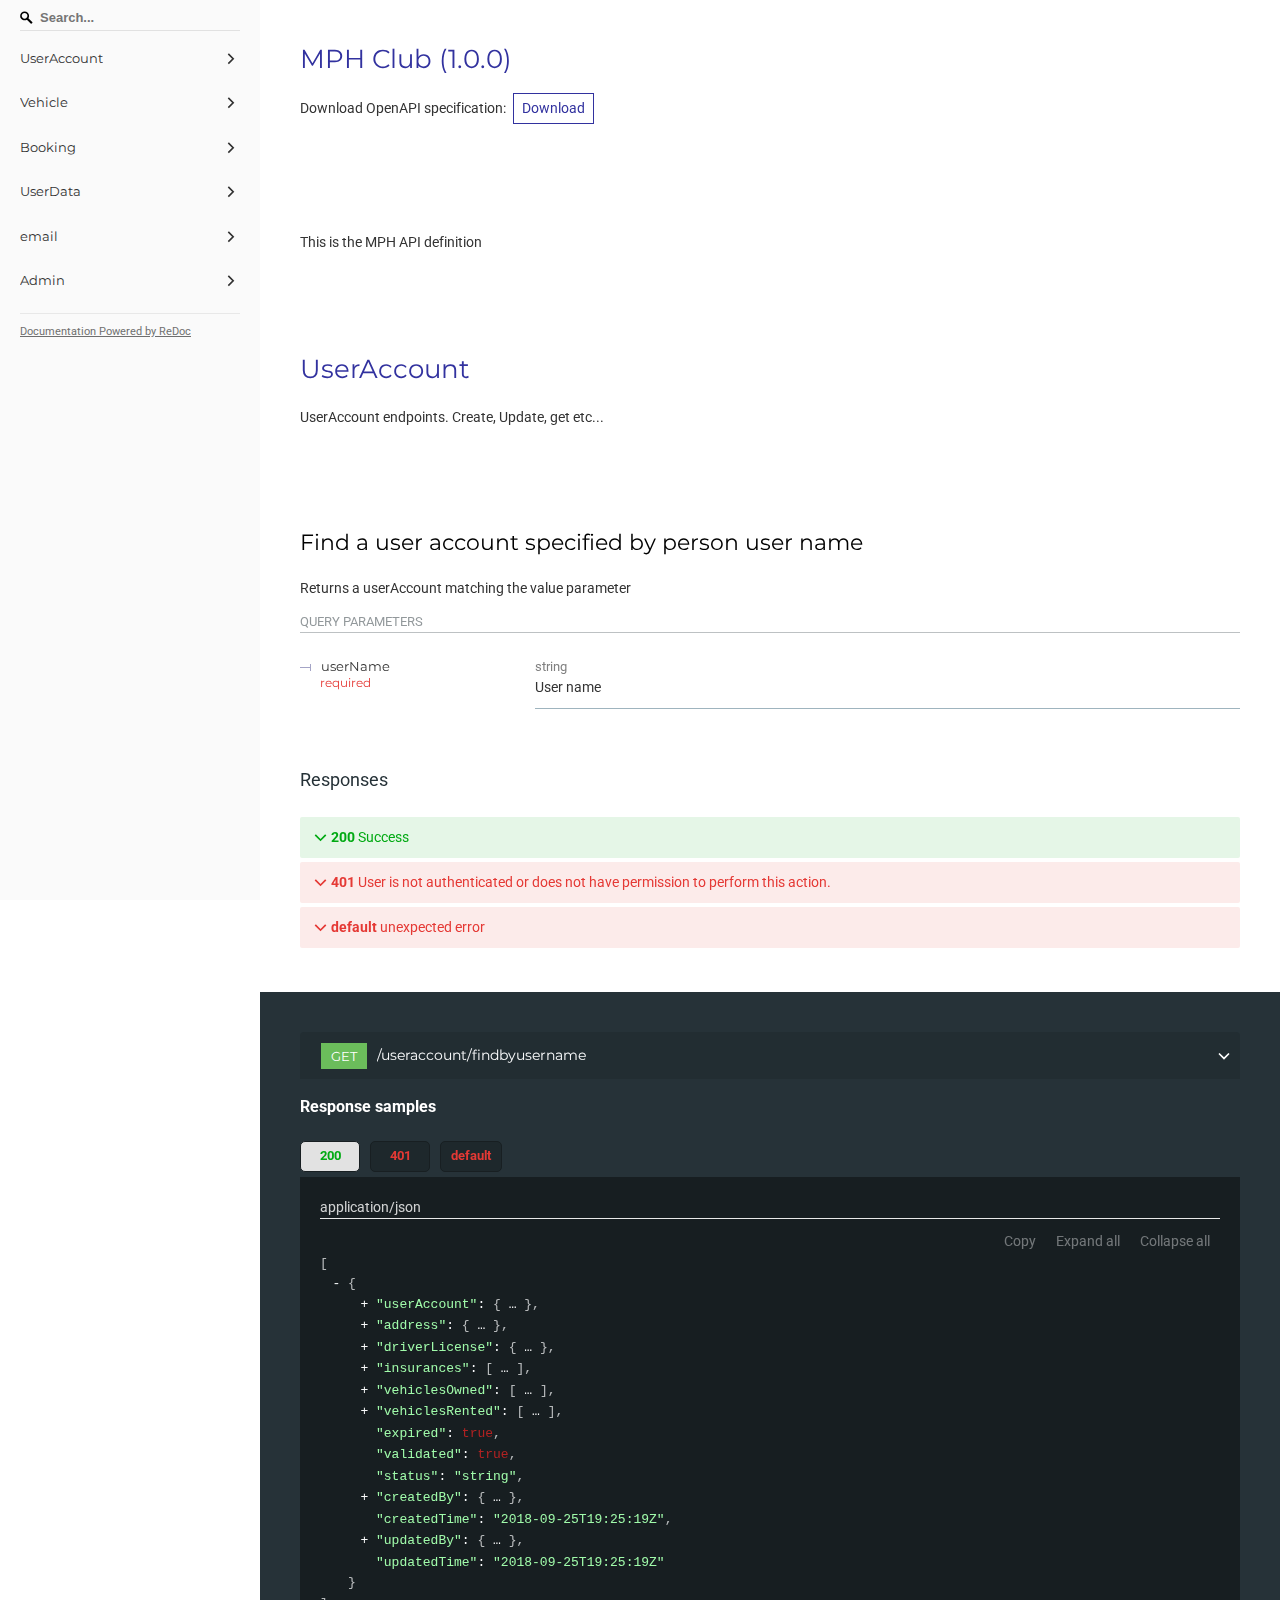
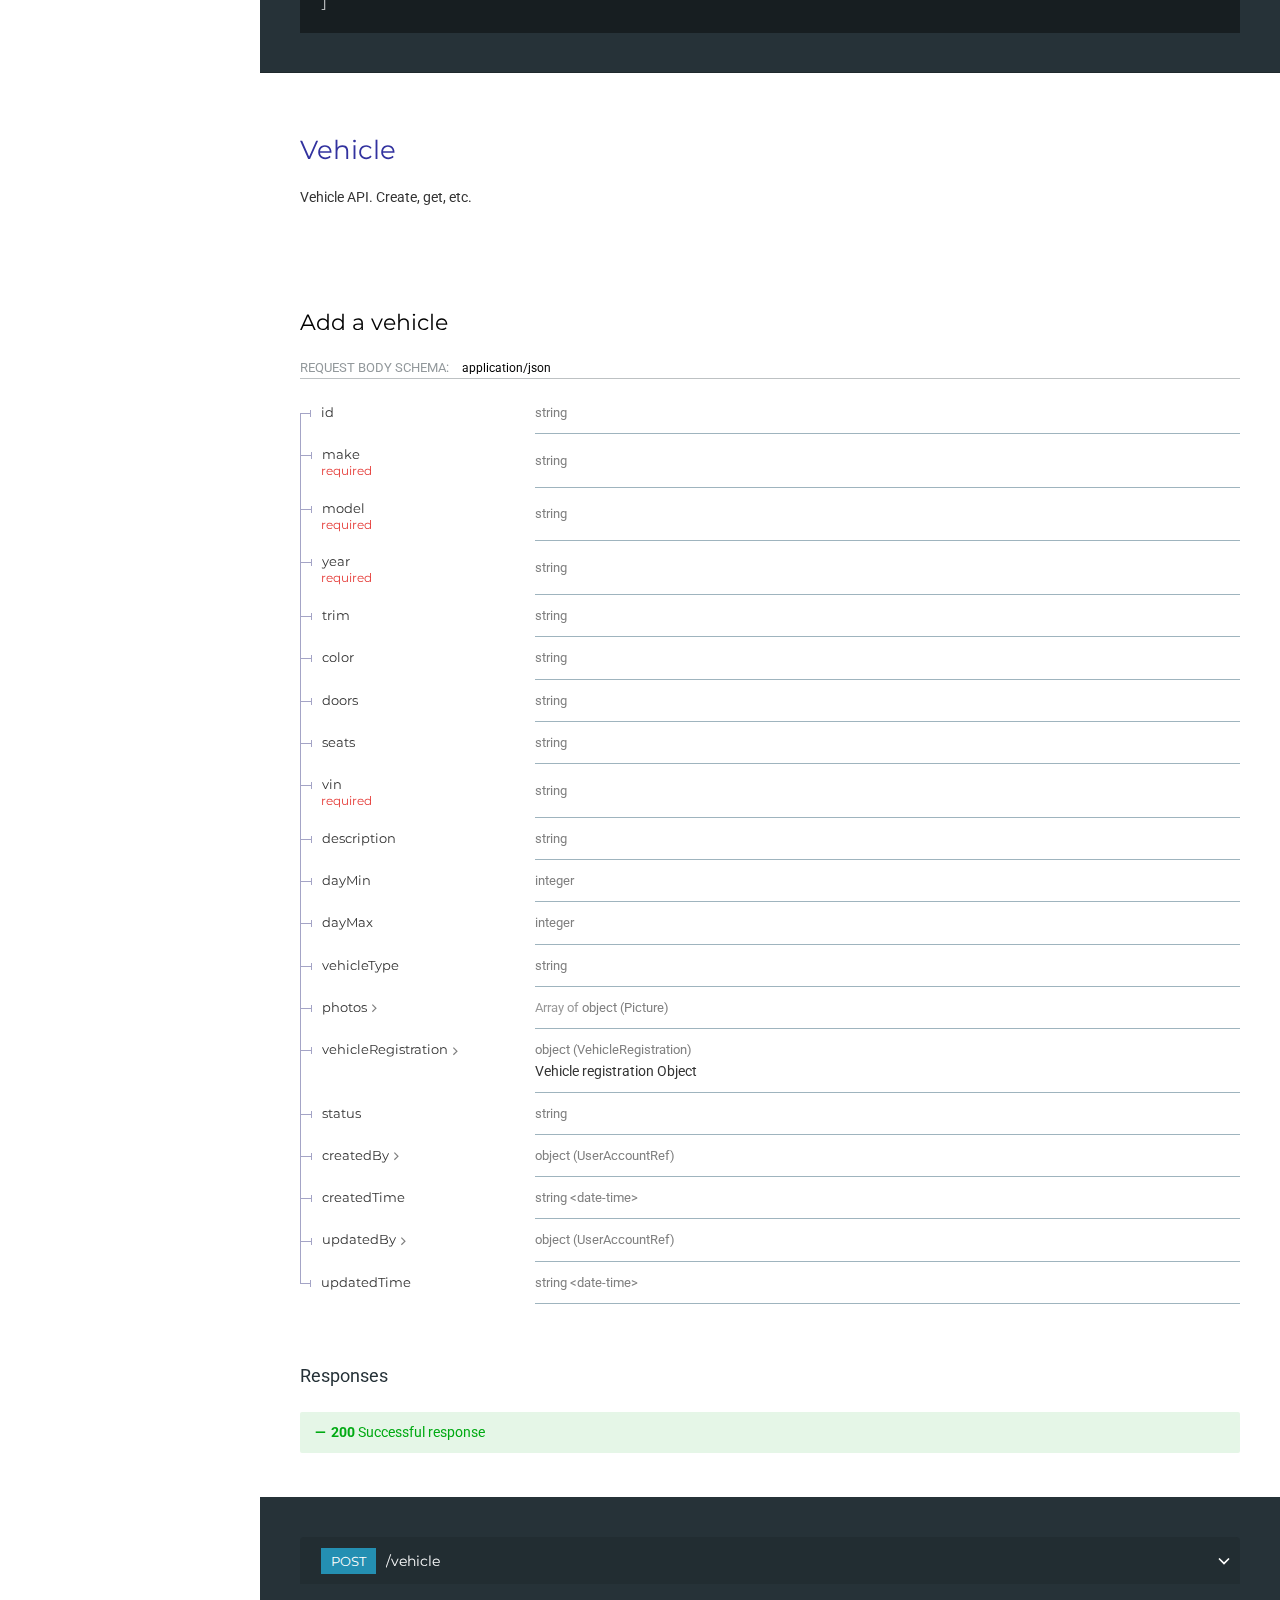
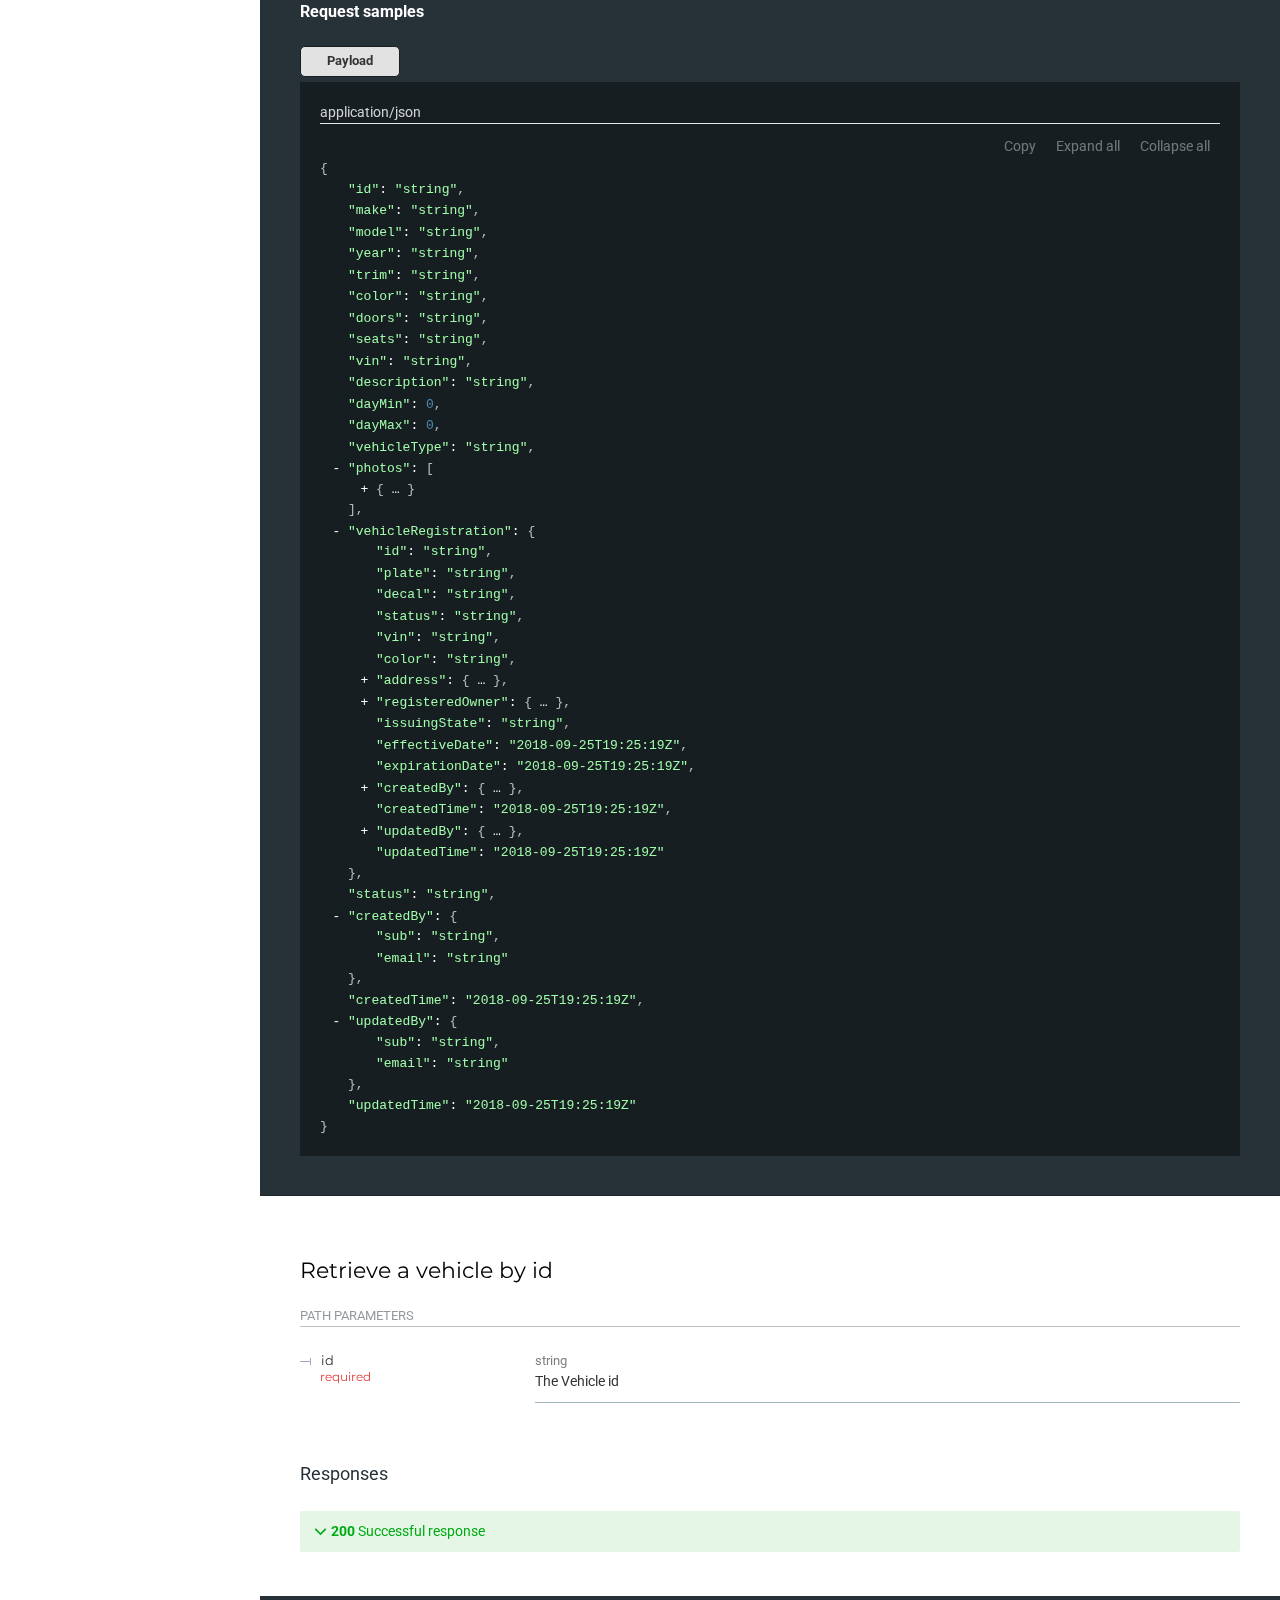
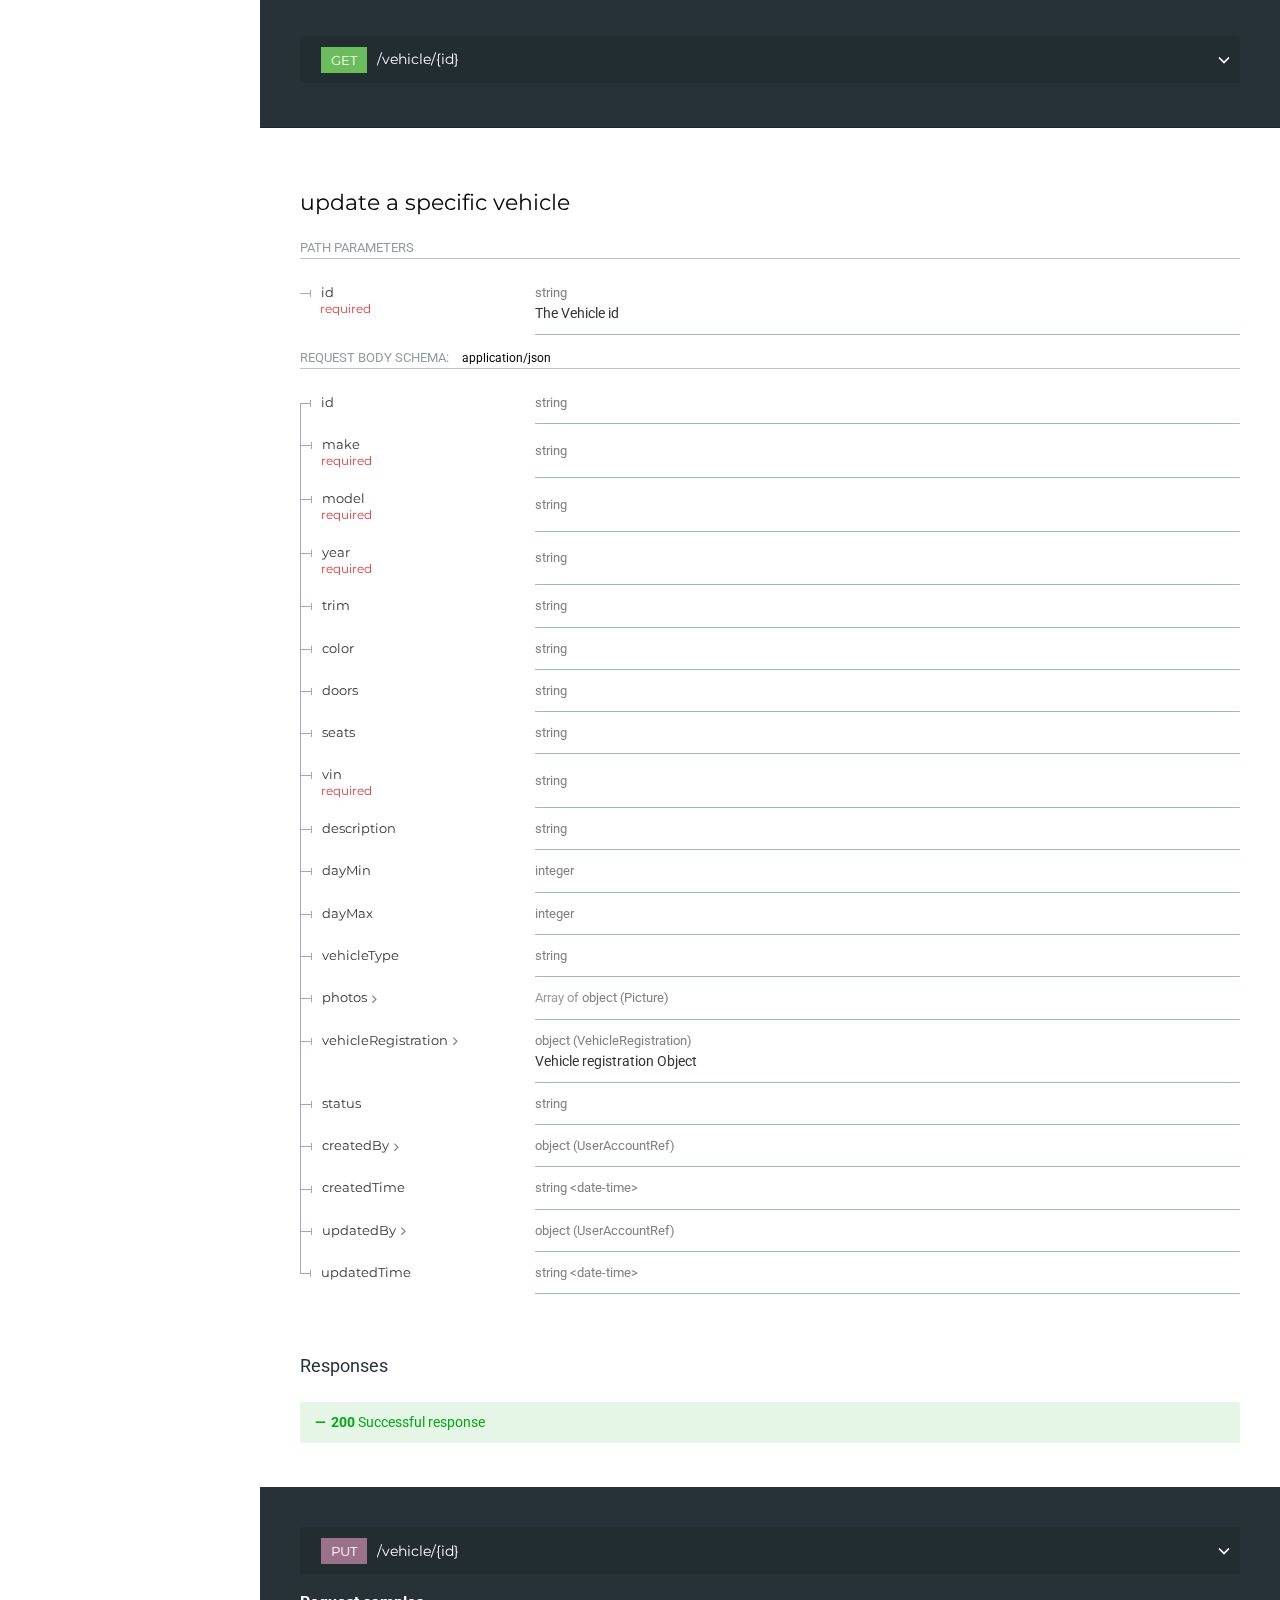
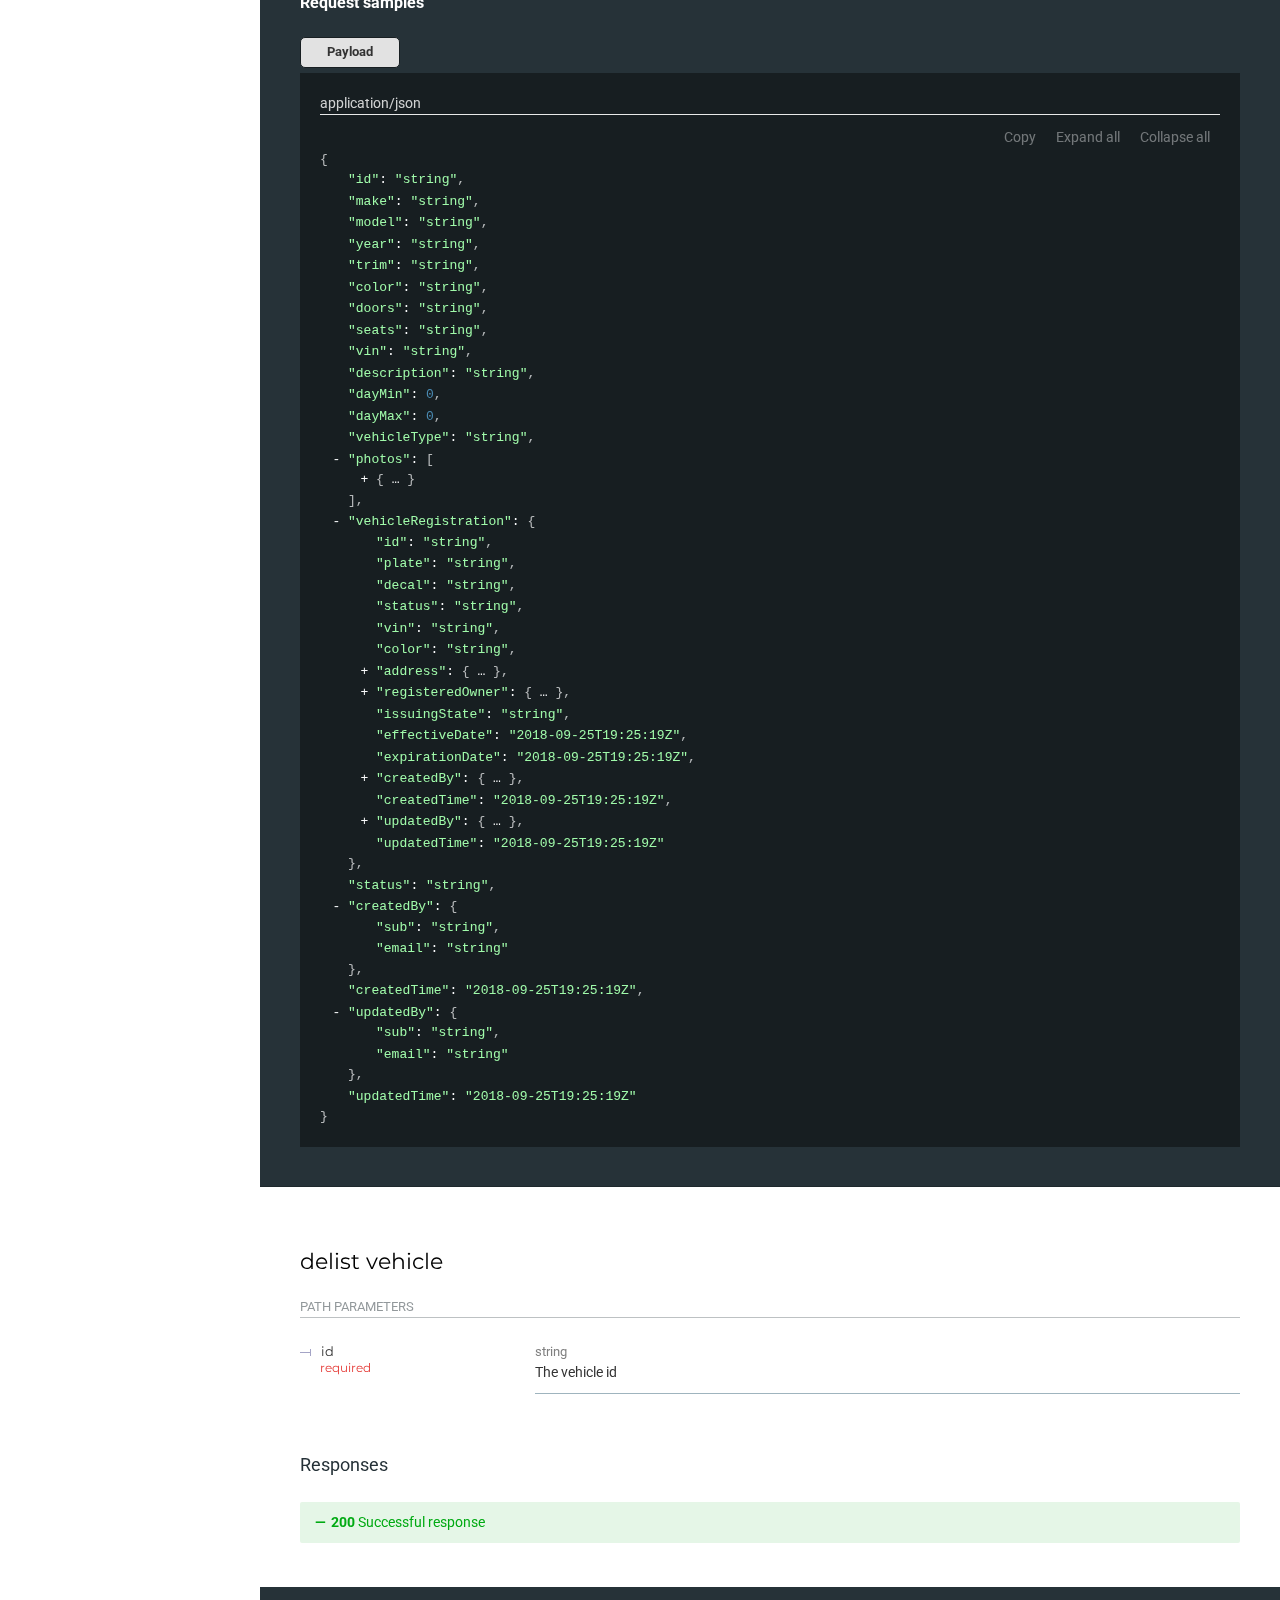
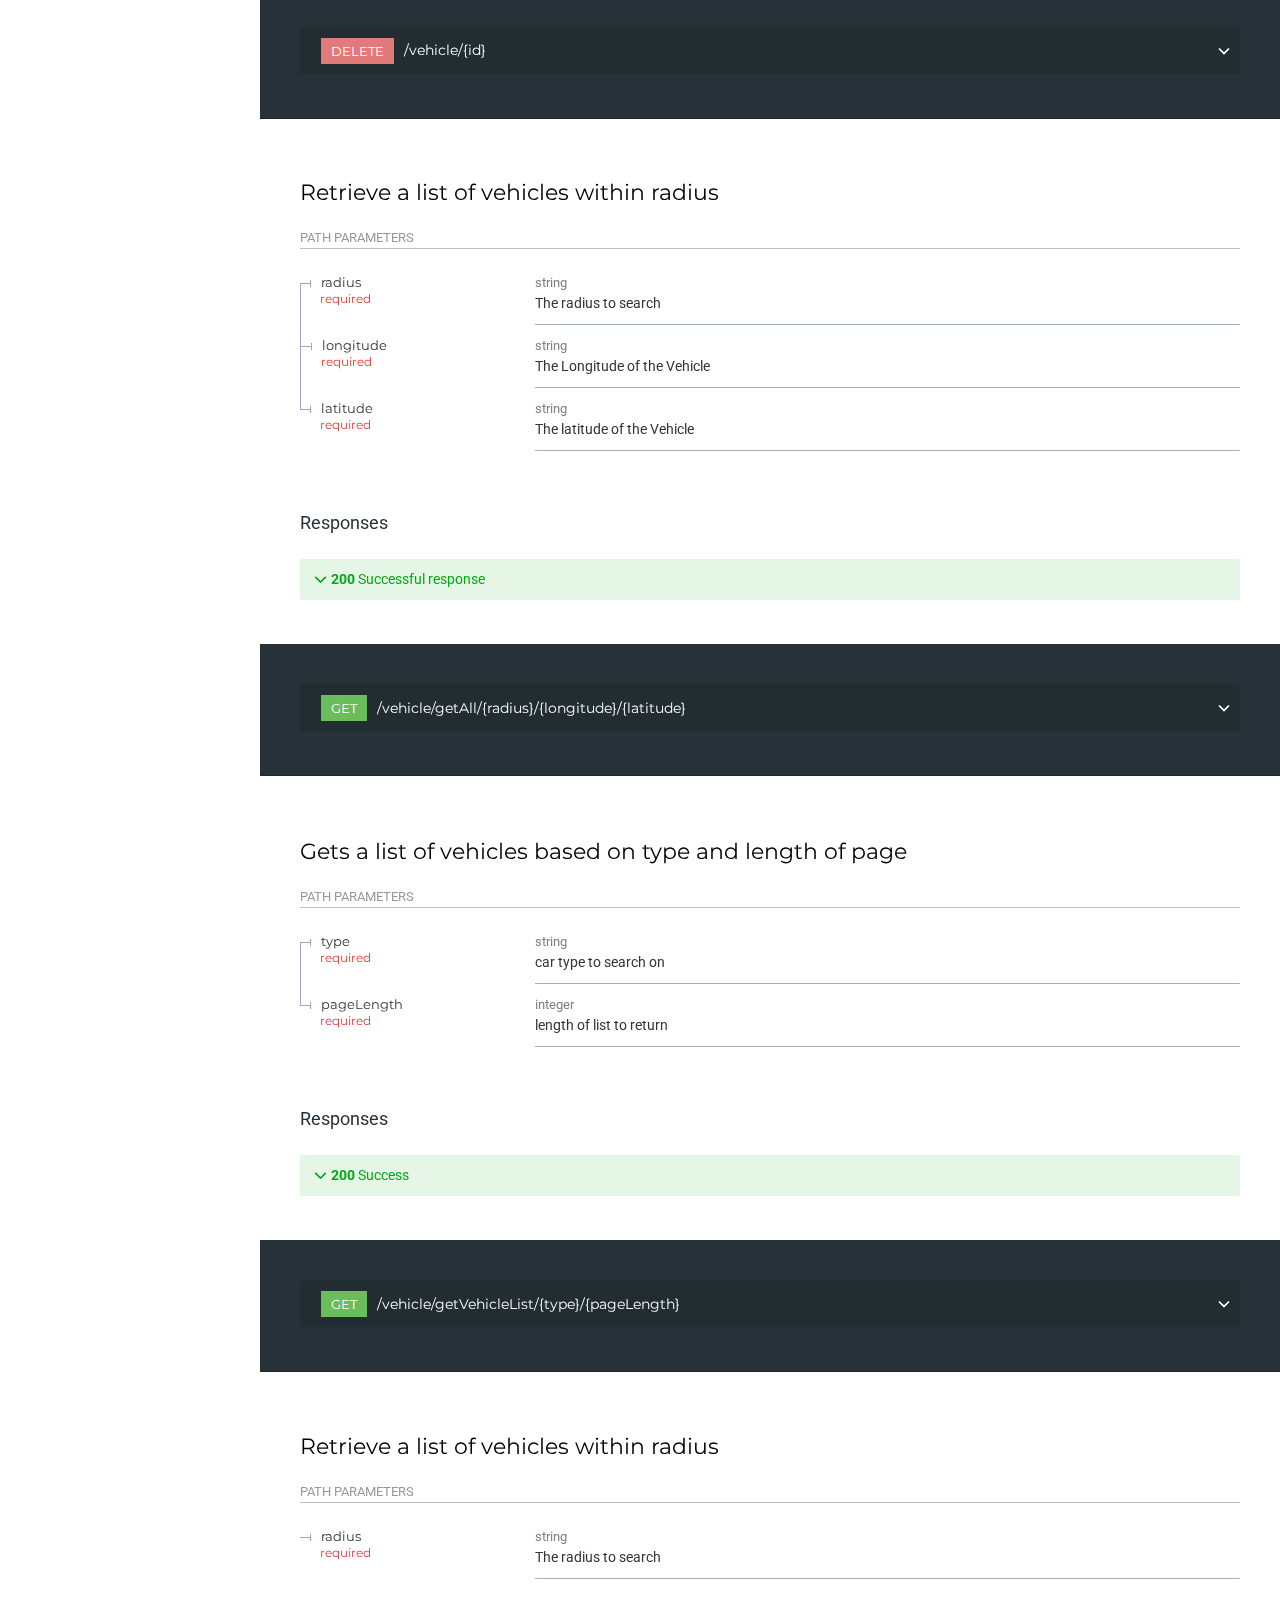
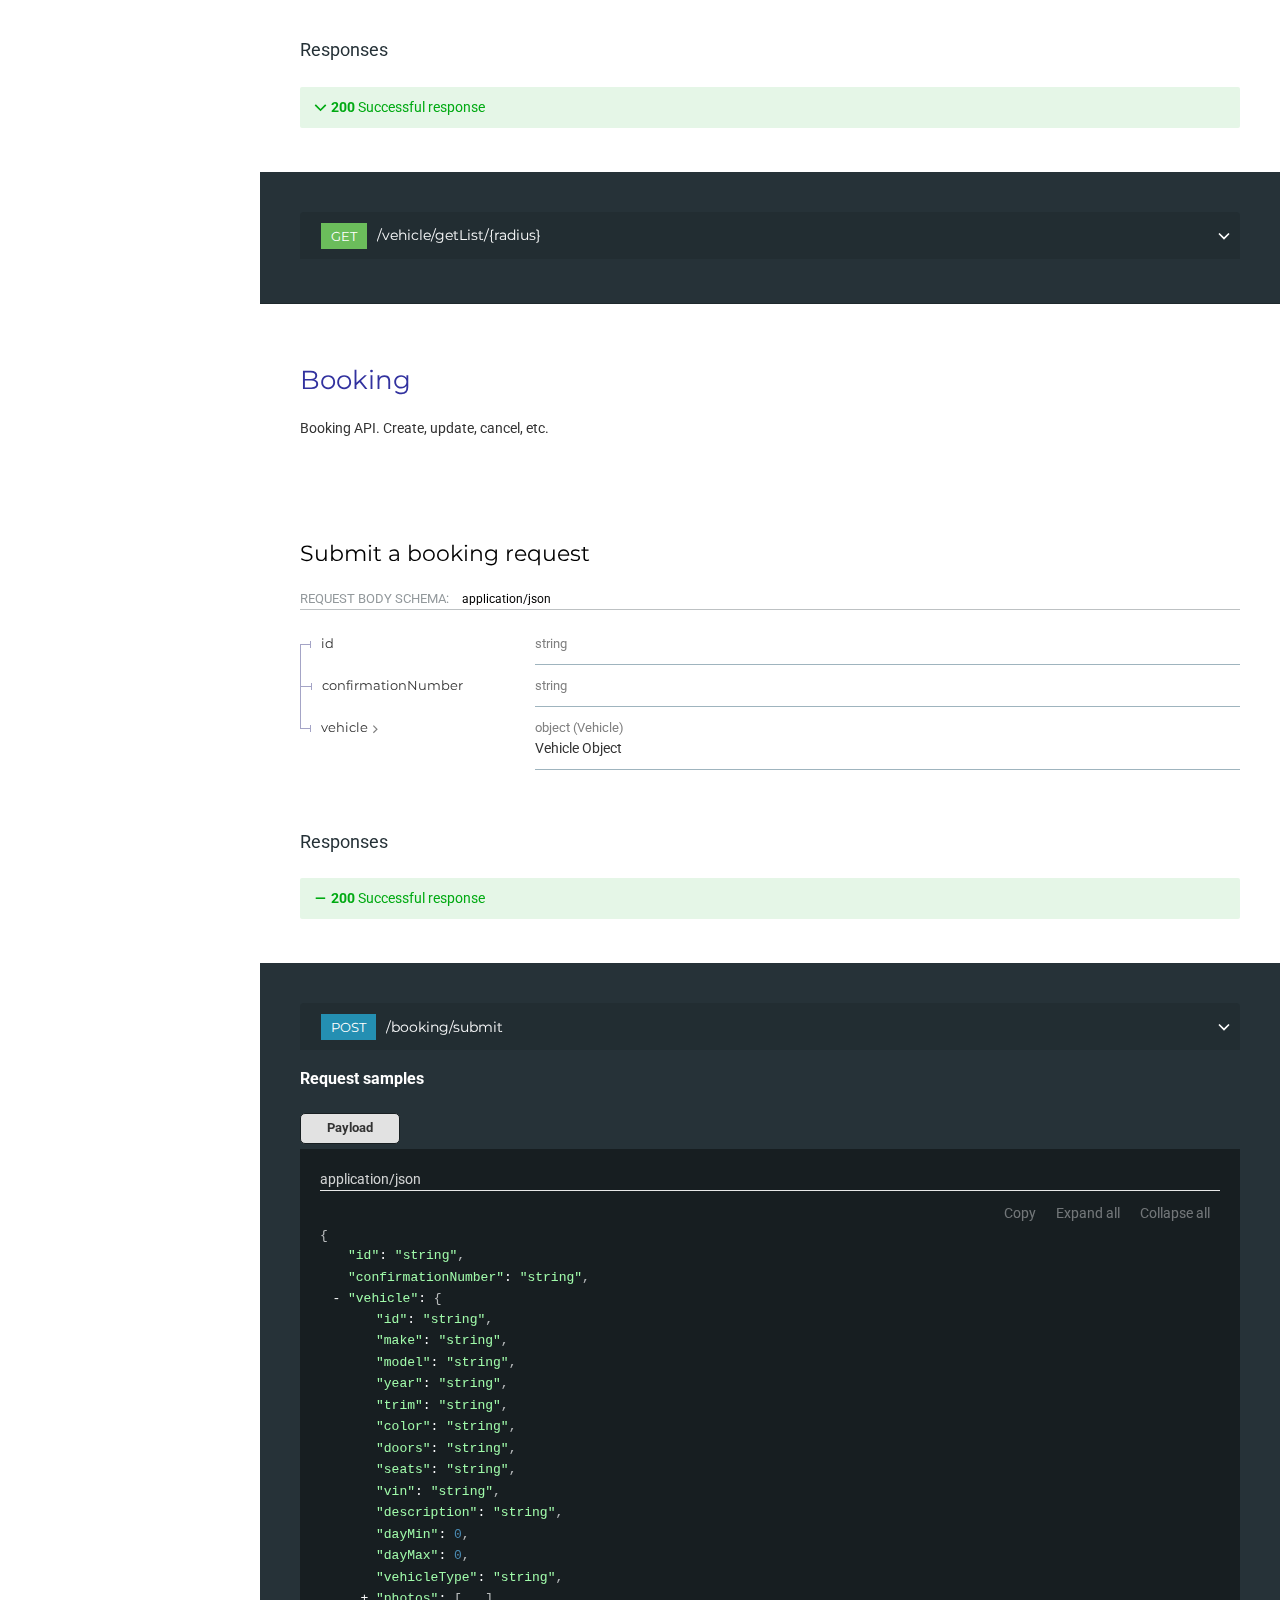
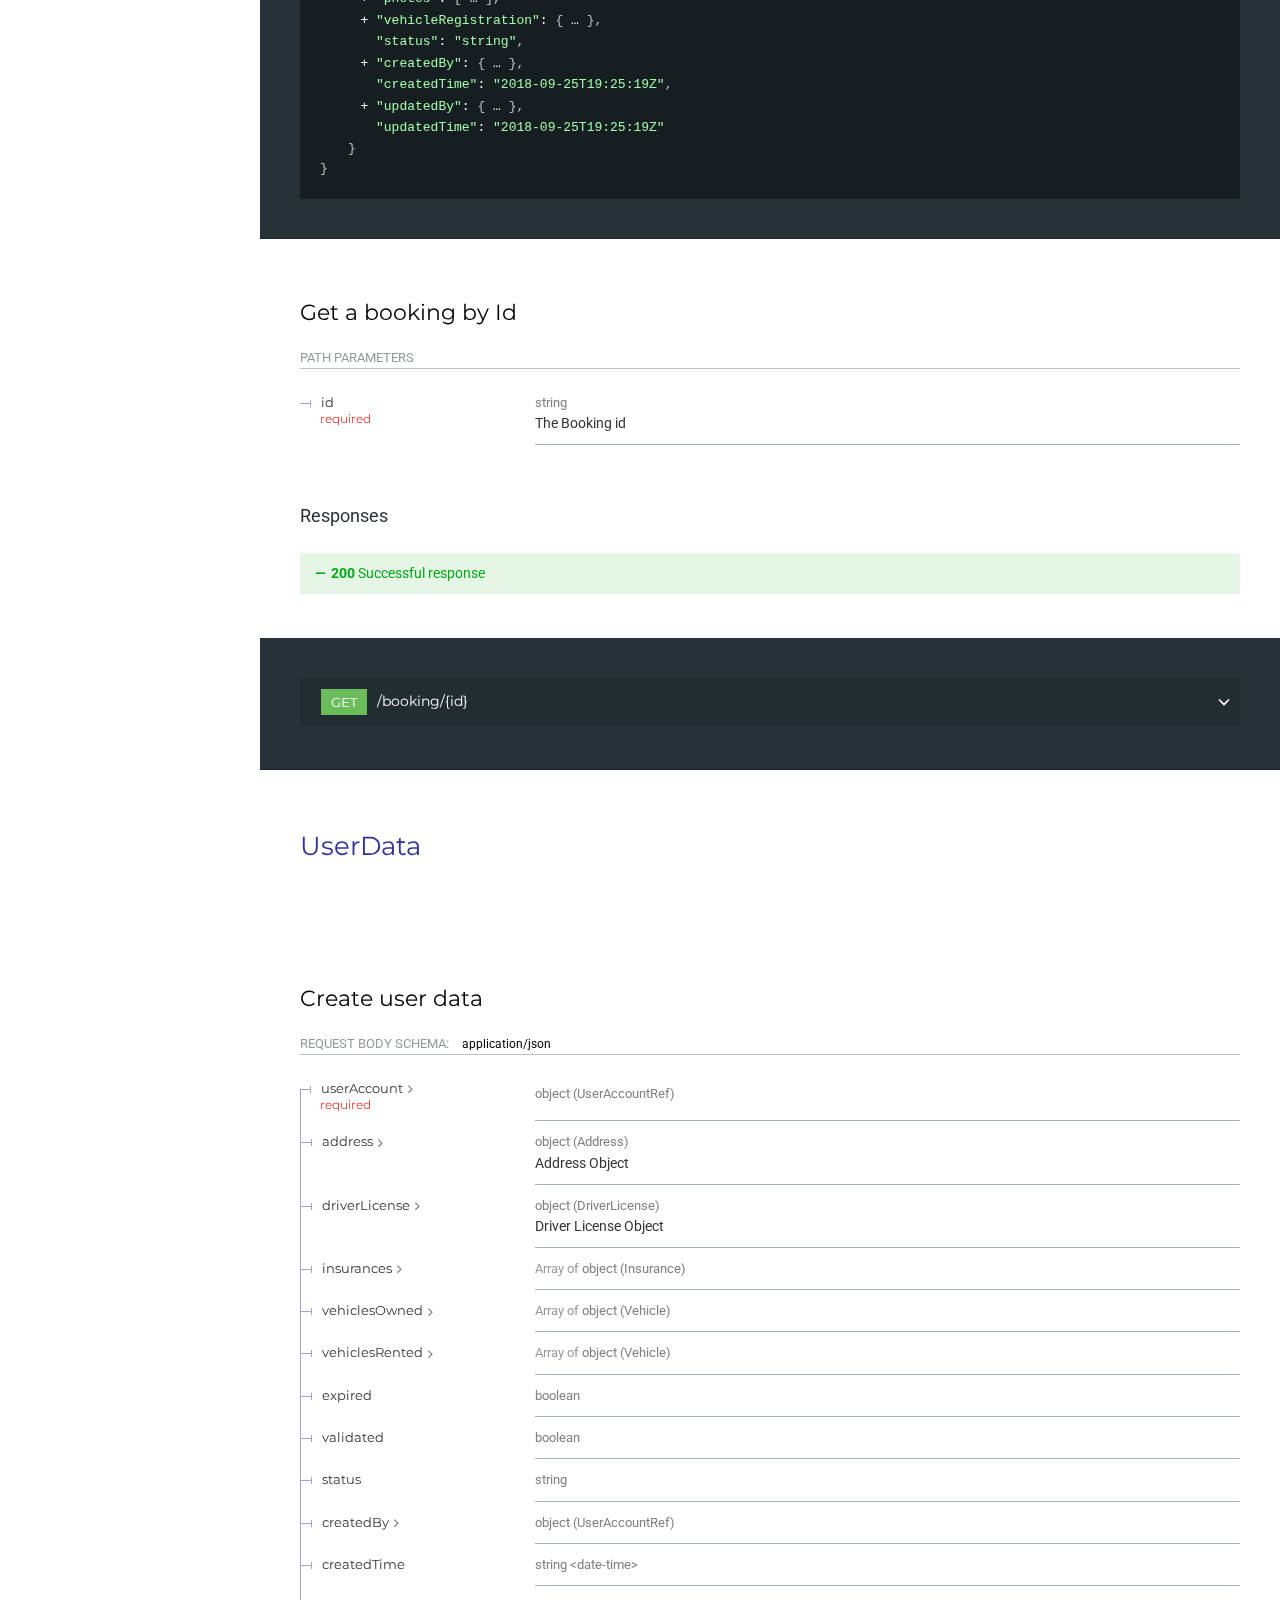
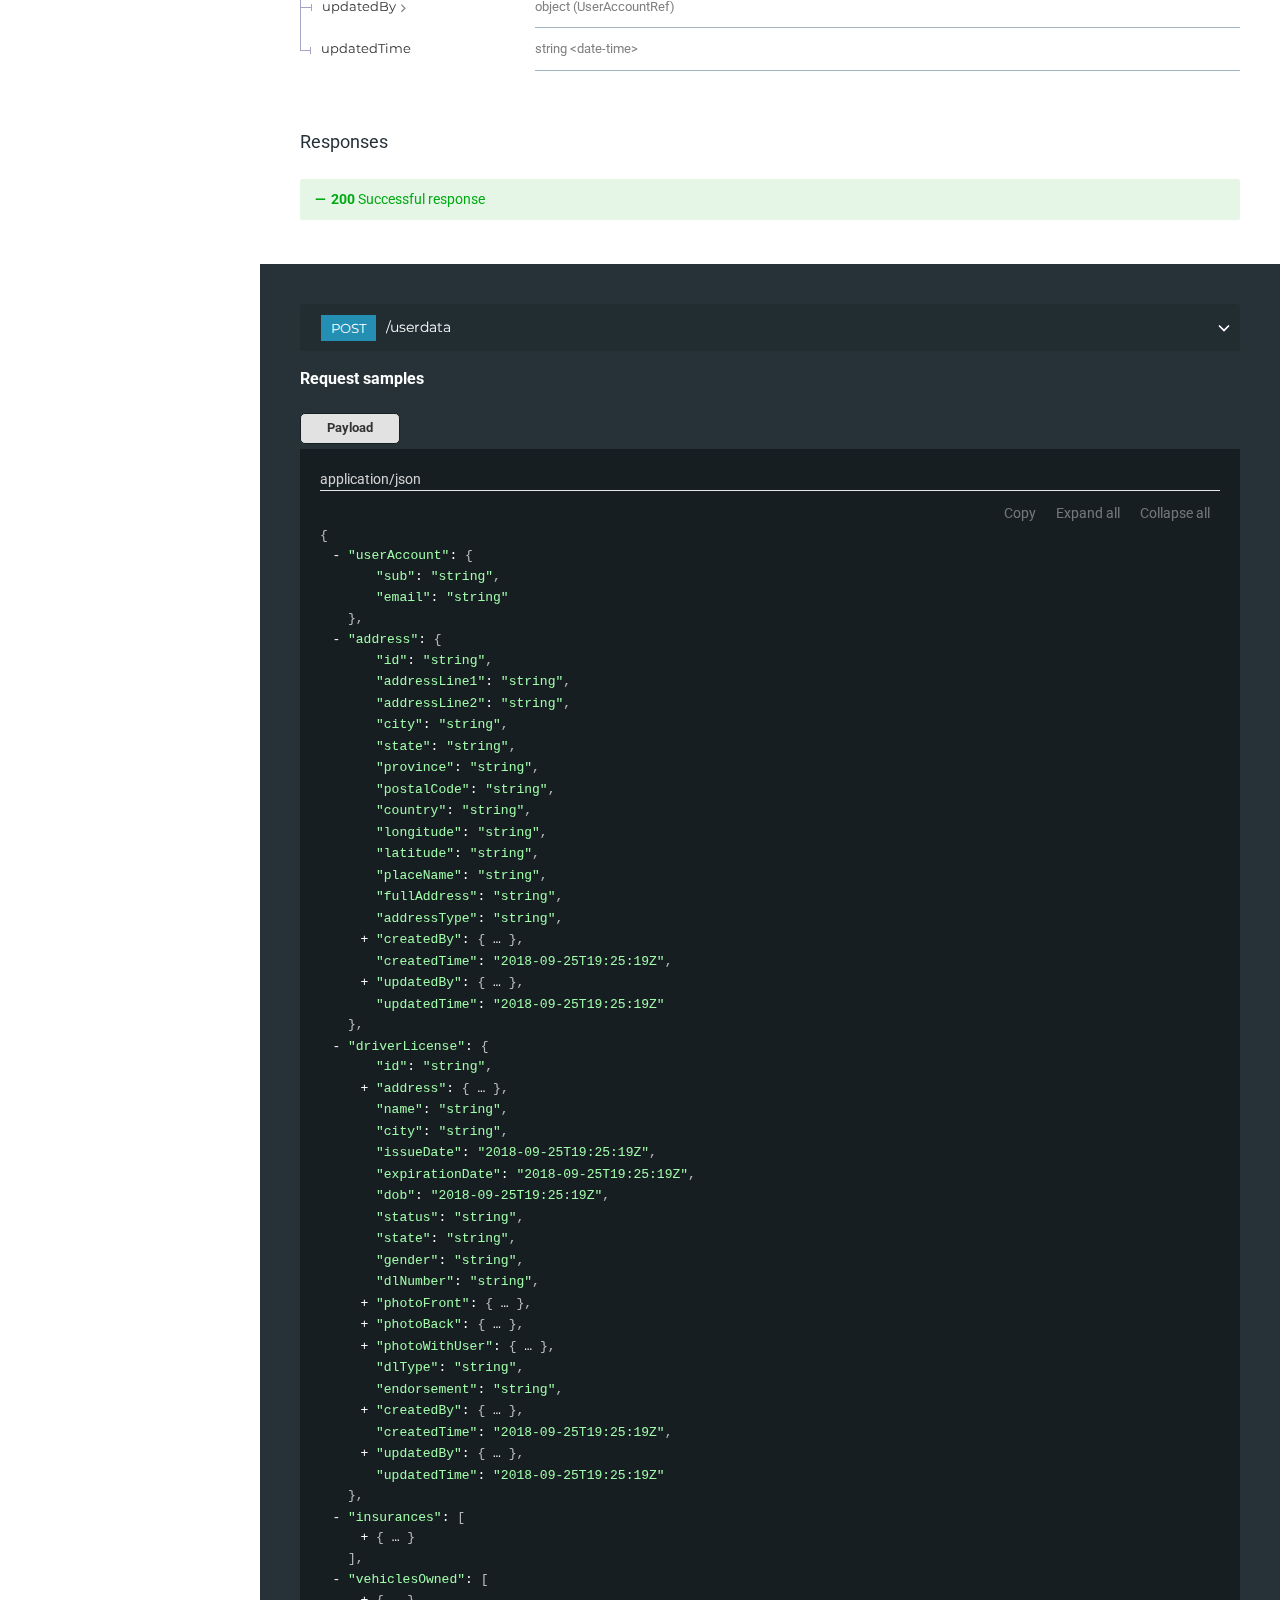
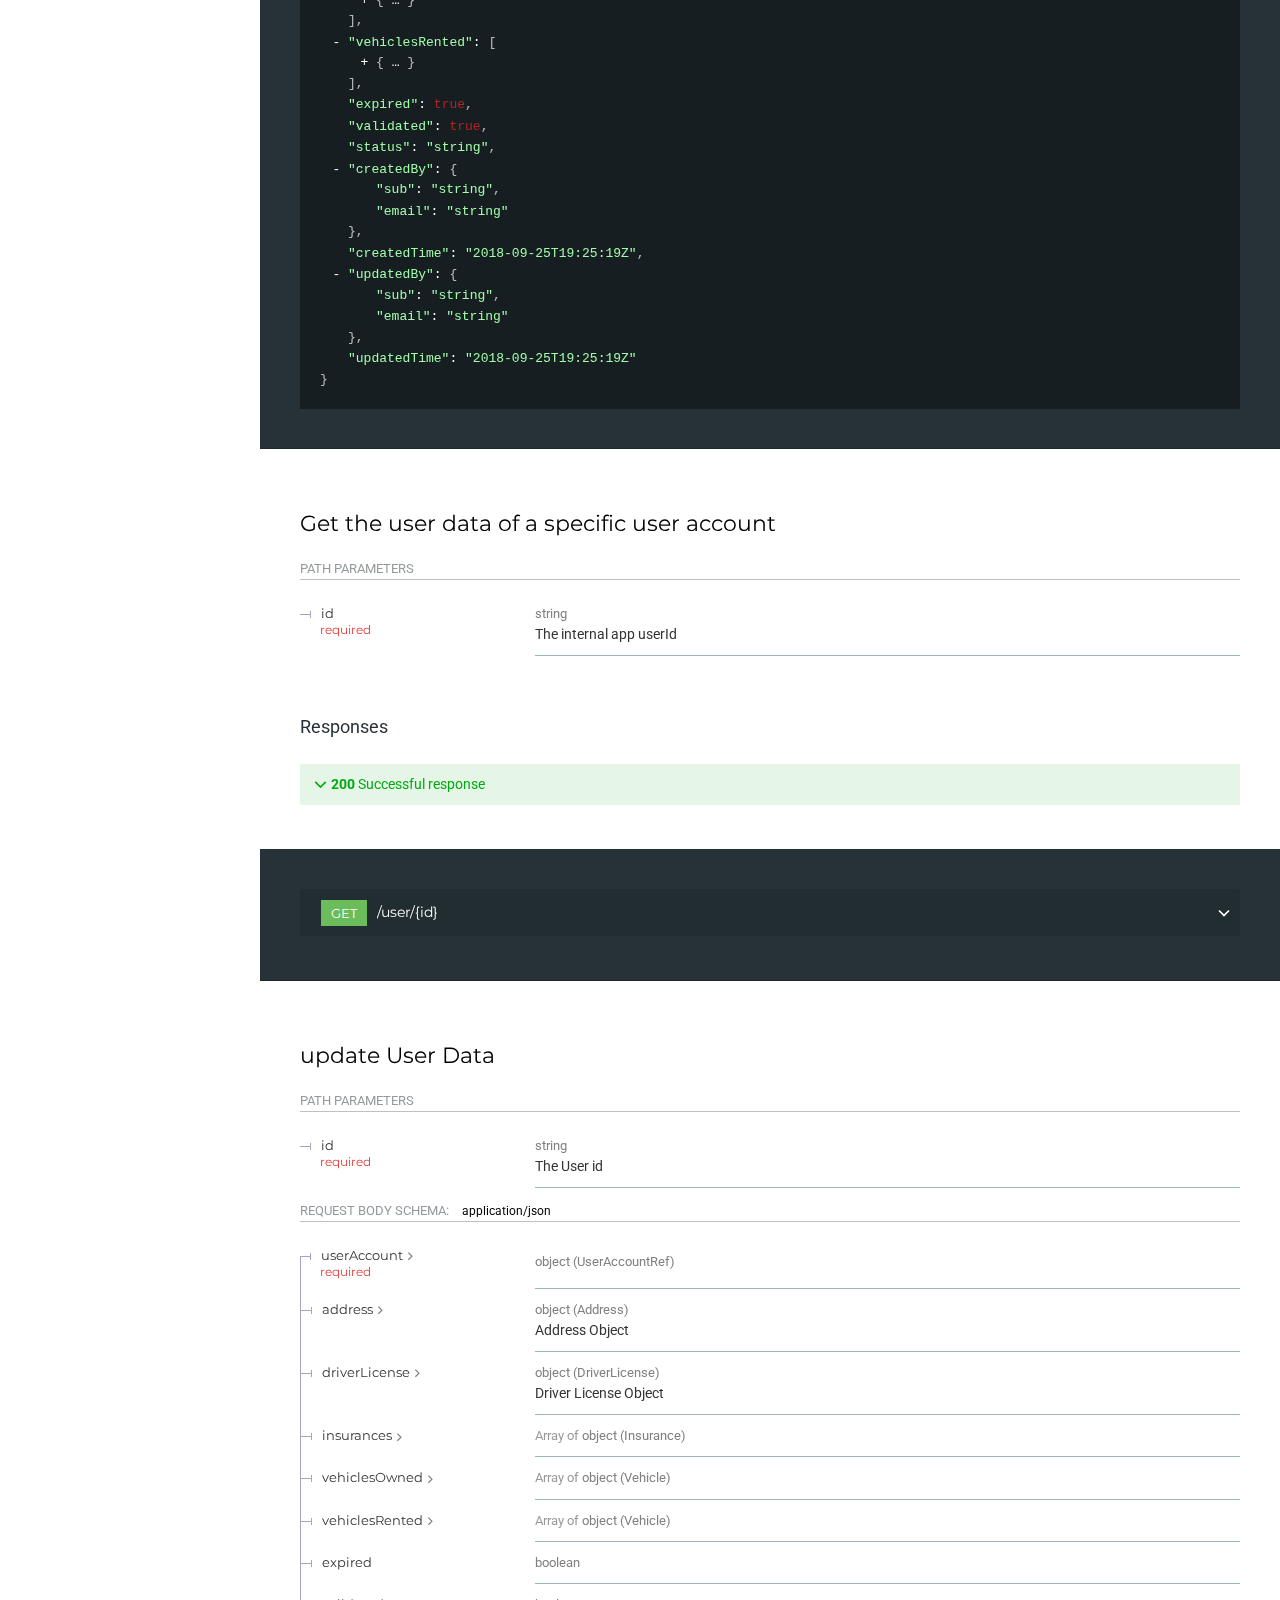
==== swagger/index.html @ 21cba2b7 "added deps and changing name" ====
<!DOCTYPE html>
<html>

<head>
  <meta charset="utf8" />
  <title>ReDoc documentation</title>
  <!-- needed for adaptive design -->
  <meta name="viewport" content="width=device-width, initial-scale=1">
  <style>
    body {
      padding: 0;
      margin: 0;
    }
  </style>
  <script>/*!
 * ReDoc - OpenAPI/Swagger-generated API Reference Documentation
 * -------------------------------------------------------------
 *   Version: "2.0.0-alpha.36"
 *   Repo: https://github.com/Rebilly/ReDoc
 */
!function(e,t){"object"==typeof exports&&"object"==typeof module?module.exports=t(require("null"),function(){try{return require("esprima")}catch(e){}}()):"function"==typeof define&&define.amd?define(["null","esprima"],t):"object"==typeof exports?exports.Redoc=t(require("null"),function(){try{return require("esprima")}catch(e){}}()):e.Redoc=t(e.null,e.esprima)}(this,function(__WEBPACK_EXTERNAL_MODULE__133__,__WEBPACK_EXTERNAL_MODULE__233__){return function(e){var t={};function n(r){if(t[r])return t[r].exports;var o=t[r]={i:r,l:!1,exports:{}};return e[r].call(o.exports,o,o.exports,n),o.l=!0,o.exports}return n.m=e,n.c=t,n.d=function(e,t,r){n.o(e,t)||Object.defineProperty(e,t,{enumerable:!0,get:r})},n.r=function(e){"undefined"!=typeof Symbol&&Symbol.toStringTag&&Object.defineProperty(e,Symbol.toStringTag,{value:"Module"}),Object.defineProperty(e,"__esModule",{value:!0})},n.t=function(e,t){if(1&t&&(e=n(e)),8&t)return e;if(4&t&&"object"==typeof e&&e&&e.__esModule)return e;var r=Object.create(null);if(n.r(r),Object.defineProperty(r,"default",{enumerable:!0,value:e}),2&t&&"string"!=typeof e)for(var o in e)n.d(r,o,function(t){return e[t]}.bind(null,o));return r},n.n=function(e){var t=e&&e.__esModule?function(){return e.default}:function(){return e};return n.d(t,"a",t),t},n.o=function(e,t){return Object.prototype.hasOwnProperty.call(e,t)},n.p="",n(n.s=147)}([function(e,t,n){"use strict";e.exports=n(191)},function(e,t,n){"use strict";n.d(t,"d",function(){return o}),n.d(t,"a",function(){return i}),n.d(t,"c",function(){return a}),n.d(t,"b",function(){return s}),n.d(t,"e",function(){return l}),n.d(t,"f",function(){return c});
/*! *****************************************************************************
Copyright (c) Microsoft Corporation. All rights reserved.
Licensed under the Apache License, Version 2.0 (the "License"); you may not use
this file except in compliance with the License. You may obtain a copy of the
License at http://www.apache.org/licenses/LICENSE-2.0

THIS CODE IS PROVIDED ON AN *AS IS* BASIS, WITHOUT WARRANTIES OR CONDITIONS OF ANY
KIND, EITHER EXPRESS OR IMPLIED, INCLUDING WITHOUT LIMITATION ANY IMPLIED
WARRANTIES OR CONDITIONS OF TITLE, FITNESS FOR A PARTICULAR PURPOSE,
MERCHANTABLITY OR NON-INFRINGEMENT.

See the Apache Version 2.0 License for specific language governing permissions
and limitations under the License.
***************************************************************************** */
var r=function(e,t){return(r=Object.setPrototypeOf||{__proto__:[]}instanceof Array&&function(e,t){e.__proto__=t}||function(e,t){for(var n in t)t.hasOwnProperty(n)&&(e[n]=t[n])})(e,t)};function o(e,t){function n(){this.constructor=e}r(e,t),e.prototype=null===t?Object.create(t):(n.prototype=t.prototype,new n)}var i=function(){return(i=Object.assign||function(e){for(var t,n=1,r=arguments.length;n<r;n++)for(var o in t=arguments[n])Object.prototype.hasOwnProperty.call(t,o)&&(e[o]=t[o]);return e}).apply(this,arguments)};function a(e,t,n,r){var o,i=arguments.length,a=i<3?t:null===r?r=Object.getOwnPropertyDescriptor(t,n):r;if("object"==typeof Reflect&&"function"==typeof Reflect.decorate)a=Reflect.decorate(e,t,n,r);else for(var s=e.length-1;s>=0;s--)(o=e[s])&&(a=(i<3?o(a):i>3?o(t,n,a):o(t,n))||a);return i>3&&a&&Object.defineProperty(t,n,a),a}function s(e,t,n,r){return new(n||(n=Promise))(function(o,i){function a(e){try{l(r.next(e))}catch(e){i(e)}}function s(e){try{l(r.throw(e))}catch(e){i(e)}}function l(e){e.done?o(e.value):new n(function(t){t(e.value)}).then(a,s)}l((r=r.apply(e,t||[])).next())})}function l(e,t){var n,r,o,i,a={label:0,sent:function(){if(1&o[0])throw o[1];return o[1]},trys:[],ops:[]};return i={next:s(0),throw:s(1),return:s(2)},"function"==typeof Symbol&&(i[Symbol.iterator]=function(){return this}),i;function s(i){return function(s){return function(i){if(n)throw new TypeError("Generator is already executing.");for(;a;)try{if(n=1,r&&(o=2&i[0]?r.return:i[0]?r.throw||((o=r.return)&&o.call(r),0):r.next)&&!(o=o.call(r,i[1])).done)return o;switch(r=0,o&&(i=[2&i[0],o.value]),i[0]){case 0:case 1:o=i;break;case 4:return a.label++,{value:i[1],done:!1};case 5:a.label++,r=i[1],i=[0];continue;case 7:i=a.ops.pop(),a.trys.pop();continue;default:if(!(o=(o=a.trys).length>0&&o[o.length-1])&&(6===i[0]||2===i[0])){a=0;continue}if(3===i[0]&&(!o||i[1]>o[0]&&i[1]<o[3])){a.label=i[1];break}if(6===i[0]&&a.label<o[1]){a.label=o[1],o=i;break}if(o&&a.label<o[2]){a.label=o[2],a.ops.push(i);break}o[2]&&a.ops.pop(),a.trys.pop();continue}i=t.call(e,a)}catch(e){i=[6,e],r=0}finally{n=o=0}if(5&i[0])throw i[1];return{value:i[0]?i[1]:void 0,done:!0}}([i,s])}}}function c(e,t){return Object.defineProperty?Object.defineProperty(e,"raw",{value:t}):e.raw=t,e}},function(e,t,n){"use strict";var r=n(40),o=n(18),i=n(19),a=n(63),s=(n(269),n(270),n(271),n(272),n(273),n(274),n(275),n(276),n(277),n(278),n(279),n(280),n(281),n(282),n(283),n(284),n(285),n(286),"clike");function l(e,t){void 0===t&&(t=s),t=t.toLowerCase();var n=a.languages[t];return n||(n=a.languages[function(e){return{json:"js","c++":"cpp","c#":"csharp","objective-c":"objectivec",shell:"bash",viml:"vim"}[e]||s}(t)]),a.highlight(e,n)}var c=n(60),u=n(15);function p(e){return function(t,n,r){r.value=function(e,t){var n,r,o,i=null,a=0,s=function(){a=(new Date).getTime(),i=null,o=e.apply(n,r),i||(n=r=null)};return function(){var l=(new Date).getTime(),c=t-(l-a);return n=this,r=arguments,c<=0||c>t?(i&&(clearTimeout(i),i=null),a=l,o=e.apply(n,r),i||(n=r=null)):i||(i=setTimeout(s,c)),o}}(r.value,e)}}var f=n(33),d=n(1),h={};function m(e,t,n){if("function"==typeof n.value)return function(e,t,n){if(!n.value||n.value.length>0)throw new Error("@memoize decorator can only be applied to methods of zero arguments");var r="_memoized_"+t,o=n.value;return e[r]=h,d.a({},n,{value:function(){return this[r]===h&&(this[r]=o.call(this)),this[r]}})}(e,t,n);if("function"==typeof n.get)return function(e,t,n){var r="_memoized_"+t,o=n.get;return e[r]=h,d.a({},n,{get:function(){return this[r]===h&&(this[r]=o.call(this)),this[r]}})}(e,t,n);throw new Error("@memoize decorator can be applied to methods or getters, got "+String(n.value)+" instead")}n.d(t,"b",function(){return r.a}),n.d(t,"o",function(){return o.j}),n.d(t,"h",function(){return o.d}),n.d(t,"m",function(){return o.h}),n.d(t,"g",function(){return o.c}),n.d(t,"e",function(){return o.b}),n.d(t,"n",function(){return o.i}),n.d(t,"k",function(){return o.f}),n.d(t,"p",function(){return o.k}),n.d(t,"l",function(){return o.g}),n.d(t,"j",function(){return o.e}),n.d(t,"A",function(){return o.o}),n.d(t,"u",function(){return o.l}),n.d(t,"v",function(){return o.m}),n.d(t,"x",function(){return o.n}),n.d(t,!1,function(){return o.a}),n.d(t,"s",function(){return i.e}),n.d(t,"r",function(){return i.d}),n.d(t,"f",function(){return i.b}),n.d(t,!1,function(){}),n.d(t,!1,function(){return i.c}),n.d(t,"d",function(){return i.a}),n.d(t,!1,function(){return i.f}),n.d(t,"z",function(){return i.h}),n.d(t,!1,function(){}),n.d(t,!1,function(){return i.g}),n.d(t,!1,function(){}),n.d(t,"i",function(){return l}),n.d(t,"q",function(){return c.a}),n.d(t,!1,function(){}),n.d(t,"a",function(){return u.a}),n.d(t,"y",function(){return u.c}),n.d(t,!1,function(){}),n.d(t,"w",function(){return u.b}),n.d(t,"c",function(){return p}),n.d(t,!1,function(){return f.a}),n.d(t,!1,function(){return f.b}),n.d(t,"t",function(){return m})},function(e,t,n){"use strict";(function(e,r){n.d(t,"a",function(){return Qt}),n.d(t,"b",function(){return Ut}),n.d(t,"o",function(){return Nt}),n.d(t,"g",function(){return De}),n.d(t,"n",function(){return y}),n.d(t,"k",function(){return ne}),n.d(t,"i",function(){return Qe}),n.d(t,"j",function(){return Re}),n.d(t,"l",function(){return be}),n.d(t,"e",function(){return le}),n.d(t,"m",function(){return Yt}),n.d(t,"d",function(){return O}),n.d(t,"f",function(){return Vt}),n.d(t,"h",function(){return Le}),n.d(t,"c",function(){return x});
/*! *****************************************************************************
Copyright (c) Microsoft Corporation. All rights reserved.
Licensed under the Apache License, Version 2.0 (the "License"); you may not use
this file except in compliance with the License. You may obtain a copy of the
License at http://www.apache.org/licenses/LICENSE-2.0

THIS CODE IS PROVIDED ON AN *AS IS* BASIS, WITHOUT WARRANTIES OR CONDITIONS OF ANY
KIND, EITHER EXPRESS OR IMPLIED, INCLUDING WITHOUT LIMITATION ANY IMPLIED
WARRANTIES OR CONDITIONS OF TITLE, FITNESS FOR A PARTICULAR PURPOSE,
MERCHANTABLITY OR NON-INFRINGEMENT.

See the Apache Version 2.0 License for specific language governing permissions
and limitations under the License.
***************************************************************************** */
var o=Object.setPrototypeOf||{__proto__:[]}instanceof Array&&function(e,t){e.__proto__=t}||function(e,t){for(var n in t)t.hasOwnProperty(n)&&(e[n]=t[n])};function i(e,t){function n(){this.constructor=e}o(e,t),e.prototype=null===t?Object.create(t):(n.prototype=t.prototype,new n)}var a=Object.assign||function(e){for(var t,n=1,r=arguments.length;n<r;n++)for(var o in t=arguments[n])Object.prototype.hasOwnProperty.call(t,o)&&(e[o]=t[o]);return e};function s(e,t){var n="function"==typeof Symbol&&e[Symbol.iterator];if(!n)return e;var r,o,i=n.call(e),a=[];try{for(;(void 0===t||t-- >0)&&!(r=i.next()).done;)a.push(r.value)}catch(e){o={error:e}}finally{try{r&&!r.done&&(n=i.return)&&n.call(i)}finally{if(o)throw o.error}}return a}function l(){for(var e=[],t=0;t<arguments.length;t++)e=e.concat(s(arguments[t]));return e}var c={},u={};function p(e){if(!0!==e.__mobxDidRunLazyInitializers){var t=e.__mobxDecorators;if(t)for(var n in st(e,"__mobxDidRunLazyInitializers",!0),t){var r=t[n];r.propertyCreator(e,r.prop,r.descriptor,r.decoratorTarget,r.decoratorArguments)}}}function f(e,t){return function(){var n,r=function(r,o,i,s){if(!0===s)return t(r,o,i,r,n),null;if(!Object.prototype.hasOwnProperty.call(r,"__mobxDecorators")){var l=r.__mobxDecorators;st(r,"__mobxDecorators",a({},l))}return r.__mobxDecorators[o]={prop:o,propertyCreator:t,descriptor:i,decoratorTarget:r,decoratorArguments:n},function(e,t){var n=t?c:u;return n[e]||(n[e]={configurable:!0,enumerable:t,get:function(){return p(this),this[e]},set:function(t){p(this),this[e]=t}})}(o,e)};return function(e){return(2===e.length||3===e.length)&&"string"==typeof e[1]||4===e.length&&!0===e[3]}(arguments)?(n=Ge,r.apply(null,arguments)):(n=Array.prototype.slice.call(arguments),r)}}function d(){return!!vt.spyListeners.length}function h(e){if(vt.spyListeners.length)for(var t=vt.spyListeners,n=0,r=t.length;n<r;n++)t[n](e)}function m(e){h(a({},e,{spyReportStart:!0}))}var g={spyReportEnd:!0};function v(e){h(e?a({},e,{spyReportEnd:!0}):g)}function y(e){return vt.spyListeners.push(e),rt(function(){vt.spyListeners=vt.spyListeners.filter(function(t){return t!==e})})}function b(e,t){var n=function(){return w(e,t,this,arguments)};return n.isMobxAction=!0,n}function w(e,t,n,r){var o=function(e,t,n,r){var o=d()&&!!e,i=0;if(o){i=Date.now();var a=r&&r.length||0,s=new Array(a);if(a>0)for(var l=0;l<a;l++)s[l]=r[l];m({type:"action",name:e,object:n,arguments:s})}var c=Lt();Et();var u=k(!0);return{prevDerivation:c,prevAllowStateChanges:u,notifySpy:o,startTime:i}}(e,0,n,r);try{return t.apply(n,r)}finally{!function(e){_(e.prevAllowStateChanges),St(),Mt(e.prevDerivation),e.notifySpy&&v({time:Date.now()-e.startTime})}(o)}}function x(e,t){var n,r=k(e);try{n=t()}finally{_(r)}return n}function k(e){var t=vt.allowStateChanges;return vt.allowStateChanges=e,t}function _(e){vt.allowStateChanges=e}function E(){et(!1)}function S(e){return function(t,n,r){if(r){if(r.value)return{value:b(e,r.value),enumerable:!1,configurable:!0,writable:!0};var o=r.initializer;return{enumerable:!1,configurable:!0,writable:!0,initializer:function(){return b(e,o.call(this))}}}return function(e){return function(t,n,r){Object.defineProperty(t,n,{configurable:!0,enumerable:!1,get:function(){},set:function(t){st(this,n,O(e,t))}})}}(e).apply(this,arguments)}}var O=function(e,t,n,r){return 1===arguments.length&&"function"==typeof e?b(e.name||"<unnamed action>",e):2===arguments.length&&"function"==typeof t?b(e,t):1===arguments.length&&"string"==typeof e?S(e):!0!==r?S(t).apply(null,arguments):void(e[t]=b(e.name||t,n.value))};function C(e,t,n){st(e,t,b(t,n.bind(e)))}O.bound=function(e,t,n,r){return!0===r?(C(e,t,n.value),null):n?{configurable:!0,enumerable:!1,get:function(){return C(this,t,n.value||n.initializer.call(this)),this[t]},set:E}:{enumerable:!1,configurable:!0,set:function(e){C(this,t,e)},get:function(){}}};var T=Object.prototype.toString;function A(e,t){return P(e,t)}function P(e,t,n,r){if(e===t)return 0!==e||1/e==1/t;if(null==e||null==t)return!1;if(e!=e)return t!=t;var o=typeof e;return("function"===o||"object"===o||"object"==typeof t)&&function(e,t,n,r){e=j(e),t=j(t);var o=T.call(e);if(o!==T.call(t))return!1;switch(o){case"[object RegExp]":case"[object String]":return""+e==""+t;case"[object Number]":return+e!=+e?+t!=+t:0==+e?1/+e==1/t:+e==+t;case"[object Date]":case"[object Boolean]":return+e==+t;case"[object Symbol]":return"undefined"!=typeof Symbol&&Symbol.valueOf.call(e)===Symbol.valueOf.call(t)}var i="[object Array]"===o;if(!i){if("object"!=typeof e||"object"!=typeof t)return!1;var a=e.constructor,s=t.constructor;if(a!==s&&!("function"==typeof a&&a instanceof a&&"function"==typeof s&&s instanceof s)&&"constructor"in e&&"constructor"in t)return!1}n=n||[],r=r||[];var l=n.length;for(;l--;)if(n[l]===e)return r[l]===t;if(n.push(e),r.push(t),i){if((l=e.length)!==t.length)return!1;for(;l--;)if(!P(e[l],t[l],n,r))return!1}else{var c,u=Object.keys(e);if(l=u.length,Object.keys(t).length!==l)return!1;for(;l--;)if(c=u[l],!R(t,c)||!P(e[c],t[c],n,r))return!1}return n.pop(),r.pop(),!0}(e,t,n,r)}function j(e){return Qe(e)?e.peek():ut(e)||Re(e)?pt(e.entries()):e}function R(e,t){return Object.prototype.hasOwnProperty.call(e,t)}function I(e,t){return e===t}var N={identity:I,structural:function(e,t){return A(e,t)},default:function(e,t){return function(e,t){return"number"==typeof e&&"number"==typeof t&&isNaN(e)&&isNaN(t)}(e,t)||I(e,t)}};function L(e,t){void 0===t&&(t=Ke);var n,r=t&&t.name||e.name||"Autorun@"+Ze();if(!t.scheduler&&!t.delay)n=new Ut(r,function(){this.track(a)},t.onError);else{var o=D(t),i=!1;n=new Ut(r,function(){i||(i=!0,o(function(){i=!1,n.isDisposed||n.track(a)}))},t.onError)}function a(){e(n)}return n.schedule(),n.getDisposer()}var M=function(e){return e()};function D(e){return e.scheduler?e.scheduler:e.delay?function(t){return setTimeout(t,e.delay)}:M}var F=function(){function e(e){var t=this;this.dependenciesState=ht.NOT_TRACKING,this.observing=[],this.newObserving=null,this.isBeingObserved=!1,this.isPendingUnobservation=!1,this.observers=[],this.observersIndexes={},this.diffValue=0,this.runId=0,this.lastAccessedBy=0,this.lowestObserverState=ht.UP_TO_DATE,this.unboundDepsCount=0,this.__mapid="#"+Ze(),this.value=new Tt(null),this.isComputing=!1,this.isRunningSetter=!1,this.isTracing=mt.NONE,this.derivation=e.get,this.name=e.name||"ComputedValue@"+Ze(),e.set&&(this.setter=b(this.name+"-setter",e.set)),this.equals=e.equals||(e.compareStructural||e.struct?N.structural:N.default),this.scope=e.context,this.requiresReaction=!!e.requiresReaction,!0===e.keepAlive&&L(function(){return t.get()})}return e.prototype.onBecomeStale=function(){!function(e){if(e.lowestObserverState!==ht.UP_TO_DATE)return;e.lowestObserverState=ht.POSSIBLY_STALE;var t=e.observers,n=t.length;for(;n--;){var r=t[n];r.dependenciesState===ht.UP_TO_DATE&&(r.dependenciesState=ht.POSSIBLY_STALE,r.isTracing!==mt.NONE&&Ct(r,e),r.onBecomeStale())}}(this)},e.prototype.onBecomeUnobserved=function(){},e.prototype.onBecomeObserved=function(){},e.prototype.get=function(){this.isComputing&&et("Cycle detected in computation "+this.name+": "+this.derivation),0===vt.inBatch&&0===this.observers.length?Pt(this)&&(this.warnAboutUntrackedRead(),Et(),this.value=this.computeValue(!1),St()):(Ot(this),Pt(this)&&this.trackAndCompute()&&function(e){if(e.lowestObserverState===ht.STALE)return;e.lowestObserverState=ht.STALE;var t=e.observers,n=t.length;for(;n--;){var r=t[n];r.dependenciesState===ht.POSSIBLY_STALE?r.dependenciesState=ht.STALE:r.dependenciesState===ht.UP_TO_DATE&&(e.lowestObserverState=ht.UP_TO_DATE)}}(this));var e=this.value;if(At(e))throw e.cause;return e},e.prototype.peek=function(){var e=this.computeValue(!1);if(At(e))throw e.cause;return e},e.prototype.set=function(e){if(this.setter){tt(!this.isRunningSetter,"The setter of computed value '"+this.name+"' is trying to update itself. Did you intend to update an _observable_ value, instead of the computed property?"),this.isRunningSetter=!0;try{this.setter.call(this.scope,e)}finally{this.isRunningSetter=!1}}else tt(!1,!1)},e.prototype.trackAndCompute=function(){d()&&h({object:this.scope,type:"compute",name:this.name});var e=this.value,t=this.dependenciesState===ht.NOT_TRACKING,n=this.computeValue(!0),r=t||At(e)||At(n)||!this.equals(e,n);return r&&(this.value=n),r},e.prototype.computeValue=function(e){var t;if(this.isComputing=!0,vt.computationDepth++,e)t=Rt(this,this.derivation,this.scope);else if(!0===vt.disableErrorBoundaries)t=this.derivation.call(this.scope);else try{t=this.derivation.call(this.scope)}catch(e){t=new Tt(e)}return vt.computationDepth--,this.isComputing=!1,t},e.prototype.suspend=function(){It(this),this.value=void 0},e.prototype.observe=function(e,t){var n=this,r=!0,o=void 0;return L(function(){var i=n.get();if(!r||t){var a=Lt();e({type:"update",object:n,newValue:i,oldValue:o}),Mt(a)}r=!1,o=i})},e.prototype.warnAboutUntrackedRead=function(){},e.prototype.toJSON=function(){return this.get()},e.prototype.toString=function(){return this.name+"["+this.derivation.toString()+"]"},e.prototype.valueOf=function(){return dt(this.get())},e}();F.prototype[ft()]=F.prototype.valueOf;var U=ct("ComputedValue",F);function B(e){return void 0!==e.interceptors&&e.interceptors.length>0}function z(e,t){var n=e.interceptors||(e.interceptors=[]);return n.push(t),rt(function(){var e=n.indexOf(t);-1!==e&&n.splice(e,1)})}function $(e,t){var n=Lt();try{var r=e.interceptors;if(r)for(var o=0,i=r.length;o<i&&(tt(!(t=r[o](t))||t.type,"Intercept handlers should return nothing or a change object"),t);o++);return t}finally{Mt(n)}}function q(e){return void 0!==e.changeListeners&&e.changeListeners.length>0}function W(e,t){var n=e.changeListeners||(e.changeListeners=[]);return n.push(t),rt(function(){var e=n.indexOf(t);-1!==e&&n.splice(e,1)})}function H(e,t){var n=Lt(),r=e.changeListeners;if(r){for(var o=0,i=(r=r.slice()).length;o<i;o++)r[o](t);Mt(n)}}var Y={};!function(){if(Pe)return;Pe=function(){function e(e){void 0===e&&(e="Atom@"+Ze()),this.name=e,this.isPendingUnobservation=!1,this.isBeingObserved=!1,this.observers=[],this.observersIndexes={},this.diffValue=0,this.lastAccessedBy=0,this.lowestObserverState=ht.NOT_TRACKING}return e.prototype.onBecomeUnobserved=function(){},e.prototype.onBecomeObserved=function(){},e.prototype.reportObserved=function(){return Ot(this)},e.prototype.reportChanged=function(){Et(),function(e){if(e.lowestObserverState===ht.STALE)return;e.lowestObserverState=ht.STALE;var t=e.observers,n=t.length;for(;n--;){var r=t[n];r.dependenciesState===ht.UP_TO_DATE&&(r.isTracing!==mt.NONE&&Ct(r,e),r.onBecomeStale()),r.dependenciesState=ht.STALE}}(this),St()},e.prototype.toString=function(){return this.name},e}(),je=ct("Atom",Pe)}();var V=function(e){function t(t,n,r,o){void 0===r&&(r="ObservableValue@"+Ze()),void 0===o&&(o=!0);var i=e.call(this,r)||this;return i.enhancer=n,i.hasUnreportedChange=!1,i.value=n(t,void 0,r),o&&d()&&h({type:"create",name:i.name,newValue:""+i.value}),i}return i(t,e),t.prototype.dehanceValue=function(e){return void 0!==this.dehancer?this.dehancer(e):e},t.prototype.set=function(e){var t=this.value;if((e=this.prepareNewValue(e))!==Y){var n=d();n&&m({type:"update",name:this.name,newValue:e,oldValue:t}),this.setNewValue(e),n&&v()}},t.prototype.prepareNewValue=function(e){if(jt(this),B(this)){var t=$(this,{object:this,type:"update",newValue:e});if(!t)return Y;e=t.newValue}return e=this.enhancer(e,this.value,this.name),this.value!==e?e:Y},t.prototype.setNewValue=function(e){var t=this.value;this.value=e,this.reportChanged(),q(this)&&H(this,{type:"update",object:this,newValue:e,oldValue:t})},t.prototype.get=function(){return this.reportObserved(),this.dehanceValue(this.value)},t.prototype.intercept=function(e){return z(this,e)},t.prototype.observe=function(e,t){return t&&e({object:this,type:"update",newValue:this.value,oldValue:void 0}),W(this,e)},t.prototype.toJSON=function(){return this.get()},t.prototype.toString=function(){return this.name+"["+this.value+"]"},t.prototype.valueOf=function(){return dt(this.get())},t}(Pe);V.prototype[ft()]=V.prototype.valueOf;ct("ObservableValue",V);var Q=function(){function e(e,t,n){this.target=e,this.name=t,this.defaultEnhancer=n,this.values={}}return e.prototype.read=function(e,t){if(this.target===e||(this.illegalAccess(e,t),this.values[t]))return this.values[t].get()},e.prototype.write=function(e,t,n){var r=this.target;r!==e&&this.illegalAccess(e,t);var o=this.values[t];if(o instanceof F)o.set(n);else{if(B(this)){if(!(l=$(this,{type:"update",object:r,name:t,newValue:n})))return;n=l.newValue}if((n=o.prepareNewValue(n))!==Y){var i=q(this),s=d(),l=i||s?{type:"update",object:r,oldValue:o.value,name:t,newValue:n}:null;s&&m(a({},l,{name:this.name,key:t})),o.setNewValue(n),i&&H(this,l),s&&v()}}},e.prototype.remove=function(e){if(this.values[e]){var t=this.target;if(B(this))if(!(i=$(this,{object:t,name:e,type:"remove"})))return;try{Et();var n=q(this),r=d(),o=this.values[e].get();this.keys&&this.keys.remove(e),delete this.values[e],delete this.target[e];var i=n||r?{type:"remove",object:t,oldValue:o,name:e}:null;r&&m(a({},i,{name:this.name,key:e})),n&&H(this,i),r&&v()}finally{St()}}},e.prototype.illegalAccess=function(e,t){console.warn("Property '"+t+"' of '"+e+"' was accessed through the prototype chain. Use 'decorate' instead to declare the prop or access it statically through it's owner")},e.prototype.observe=function(e,t){return W(this,e)},e.prototype.intercept=function(e){return z(this,e)},e.prototype.getKeys=function(){var e=this;return void 0===this.keys&&(this.keys=new $e(Object.keys(this.values).filter(function(t){return e.values[t]instanceof V}),ke,"keys("+this.name+")",!0)),this.keys.slice()},e}();function X(e,t,n){void 0===t&&(t=""),void 0===n&&(n=xe);var r=e.$mobx;return r||(at(e)||(t=(e.constructor.name||"ObservableObject")+"@"+Ze()),t||(t="ObservableObject@"+Ze()),lt(e,"$mobx",r=new Q(e,t,n)),r)}function G(e,t,n,r){var o=X(e);if(B(o)){var i=$(o,{object:e,name:t,type:"add",newValue:n});if(!i)return;n=i.newValue}n=(o.values[t]=new V(n,r,o.name+"."+t,!1)).value,Object.defineProperty(e,t,function(e){return J[e]||(J[e]={configurable:!0,enumerable:!0,get:function(){return this.$mobx.read(this,e)},set:function(t){this.$mobx.write(this,e,t)}})}(t)),o.keys&&o.keys.push(t),function(e,t,n,r){var o=q(e),i=d(),s=o||i?{type:"add",object:t,name:n,newValue:r}:null;i&&m(a({},s,{name:e.name,key:n}));o&&H(e,s);i&&v()}(o,e,t,n)}function K(e,t,n){var r=X(e);n.name=r.name+"."+t,n.context=e,r.values[t]=new F(n),Object.defineProperty(e,t,function(e){return Z[e]||(Z[e]={configurable:!0,enumerable:!1,get:function(){return ee(this).read(this,e)},set:function(t){ee(this).write(this,e,t)}})}(t))}var J={},Z={};function ee(e){var t=e.$mobx;return t||(p(e),e.$mobx)}var te=ct("ObservableObjectAdministration",Q);function ne(e){return!!it(e)&&(p(e),te(e.$mobx))}function re(t){var n=f(!0,function(e,n,r,o,i){G(e,n,r?r.initializer?r.initializer.call(e):r.value:void 0,t)}),r=(void 0!==e&&e.env,n);return r.enhancer=t,r}function oe(e,t){if(null===e||void 0===e)return!1;if(void 0!==t){if(ne(e)){var n=e.$mobx;return n.values&&!!n.values[t]}return!1}return ne(e)||!!e.$mobx||je(e)||Wt(e)||U(e)}function ie(e){return 1!==arguments.length&&et(!1),oe(e)}var ae=f(!1,function(e,t,n,r,o){var i=n.get,s=n.set,l=o[0]||{};K(e,t,a({get:i,set:s},l))}),se=ae({equals:N.structural}),le=function(e,t,n){if("string"==typeof t)return ae.apply(null,arguments);if(null!==e&&"object"==typeof e&&1===arguments.length)return ae.apply(null,arguments);var r="object"==typeof t?t:{};return r.get=e,r.set="function"==typeof t?t:r.set,r.name=r.name||e.name||"",new F(r)};function ce(e,t,n,r){var o=(r=fe(r)).defaultDecorator||(!1===r.deep?ge:he);X(e,r.name,o.enhancer),Et();try{for(var i in t){var a=Object.getOwnPropertyDescriptor(t,i);0;var s=(n&&i in n?n[i]:a.get?ae:o)(e,i,a,!0);s&&Object.defineProperty(e,i,s)}}finally{St()}return e}le.struct=se;var ue={deep:!0,name:void 0,defaultDecorator:void 0},pe={deep:!1,name:void 0,defaultDecorator:void 0};function fe(e){return null===e||void 0===e?ue:"string"==typeof e?{name:e,deep:!0}:e}function de(e){return e.defaultDecorator?e.defaultDecorator.enhancer:!1===e.deep?ke:xe}Object.freeze(ue),Object.freeze(pe);var he=re(xe),me=re(function(e,t,n){return void 0===e||null===e?e:ne(e)||Qe(e)||Re(e)?e:Array.isArray(e)?be.array(e,{name:n,deep:!1}):at(e)?be.object(e,void 0,{name:n,deep:!1}):ut(e)?be.map(e,{name:n,deep:!1}):et(!1)}),ge=re(ke),ve=re(function(e,t,n){0;return A(e,t)?t:e});var ye={box:function(e,t){arguments.length>2&&we("box");var n=fe(t);return new V(e,de(n),n.name)},shallowBox:function(e,t){return arguments.length>2&&we("shallowBox"),nt("observable.shallowBox","observable.box(value, { deep: false })"),be.box(e,{name:t,deep:!1})},array:function(e,t){arguments.length>2&&we("array");var n=fe(t);return new $e(e,de(n),n.name)},shallowArray:function(e,t){return arguments.length>2&&we("shallowArray"),nt("observable.shallowArray","observable.array(values, { deep: false })"),be.array(e,{name:t,deep:!1})},map:function(e,t){arguments.length>2&&we("map");var n=fe(t);return new Ae(e,de(n),n.name)},shallowMap:function(e,t){return arguments.length>2&&we("shallowMap"),nt("observable.shallowMap","observable.map(values, { deep: false })"),be.map(e,{name:t,deep:!1})},object:function(e,t,n){return"string"==typeof arguments[1]&&we("object"),ce({},e,t,fe(n))},shallowObject:function(e,t){return"string"==typeof arguments[1]&&we("shallowObject"),nt("observable.shallowObject","observable.object(values, {}, { deep: false })"),be.object(e,{},{name:t,deep:!1})},ref:ge,shallow:me,deep:he,struct:ve},be=function(e,t,n){if("string"==typeof arguments[1])return he.apply(null,arguments);if(ie(e))return e;var r=at(e)?be.object(e,t,n):Array.isArray(e)?be.array(e,t):ut(e)?be.map(e,t):e;if(r!==e)return r;et(!1)};function we(e){et("Expected one or two arguments to observable."+e+". Did you accidentally try to use observable."+e+" as decorator?")}function xe(e,t,n){return ie(e)?e:Array.isArray(e)?be.array(e,{name:n}):at(e)?be.object(e,void 0,{name:n}):ut(e)?be.map(e,{name:n}):e}function ke(e){return e}function _e(){return"function"==typeof Symbol&&Symbol.iterator||"@@iterator"}function Ee(e,t){lt(e,_e(),t)}function Se(e){return e[_e()]=Oe,e}function Oe(){return this}function Ce(e,t){void 0===t&&(t=void 0),Et();try{return e.apply(t)}finally{St()}}Object.keys(ye).forEach(function(e){return be[e]=ye[e]});var Te={},Ae=function(){function e(e,t,n){if(void 0===t&&(t=xe),void 0===n&&(n="ObservableMap@"+Ze()),this.enhancer=t,this.name=n,this.$mobx=Te,this._keys=new $e(void 0,ke,this.name+".keys()",!0),"function"!=typeof Map)throw new Error("mobx.map requires Map polyfill for the current browser. Check babel-polyfill or core-js/es6/map.js");this._data=new Map,this._hasMap=new Map,this.merge(e)}return e.prototype._has=function(e){return this._data.has(e)},e.prototype.has=function(e){return this._hasMap.has(e)?this._hasMap.get(e).get():this._updateHasMapEntry(e,!1).get()},e.prototype.set=function(e,t){var n=this._has(e);if(B(this)){var r=$(this,{type:n?"update":"add",object:this,newValue:t,name:e});if(!r)return this;t=r.newValue}return n?this._updateValue(e,t):this._addValue(e,t),this},e.prototype.delete=function(e){var t=this;if(B(this)&&!(o=$(this,{type:"delete",object:this,name:e})))return!1;if(this._has(e)){var n=d(),r=q(this),o=r||n?{type:"delete",object:this,oldValue:this._data.get(e).value,name:e}:null;return n&&m(a({},o,{name:this.name,key:e})),Ce(function(){t._keys.remove(e),t._updateHasMapEntry(e,!1),t._data.get(e).setNewValue(void 0),t._data.delete(e)}),r&&H(this,o),n&&v(),!0}return!1},e.prototype._updateHasMapEntry=function(e,t){var n=this._hasMap.get(e);return n?n.setNewValue(t):(n=new V(t,ke,this.name+"."+e+"?",!1),this._hasMap.set(e,n)),n},e.prototype._updateValue=function(e,t){var n=this._data.get(e);if((t=n.prepareNewValue(t))!==Y){var r=d(),o=q(this),i=o||r?{type:"update",object:this,oldValue:n.value,name:e,newValue:t}:null;r&&m(a({},i,{name:this.name,key:e})),n.setNewValue(t),o&&H(this,i),r&&v()}},e.prototype._addValue=function(e,t){var n=this;Ce(function(){var r=new V(t,n.enhancer,n.name+"."+e,!1);n._data.set(e,r),t=r.value,n._updateHasMapEntry(e,!0),n._keys.push(e)});var r=d(),o=q(this),i=o||r?{type:"add",object:this,name:e,newValue:t}:null;r&&m(a({},i,{name:this.name,key:e})),o&&H(this,i),r&&v()},e.prototype.get=function(e){return this.has(e)?this.dehanceValue(this._data.get(e).get()):this.dehanceValue(void 0)},e.prototype.dehanceValue=function(e){return void 0!==this.dehancer?this.dehancer(e):e},e.prototype.keys=function(){return this._keys[_e()]()},e.prototype.values=function(){var e=this,t=0;return Se({next:function(){return t<e._keys.length?{value:e.get(e._keys[t++]),done:!1}:{value:void 0,done:!0}}})},e.prototype.entries=function(){var e=this,t=0;return Se({next:function(){if(t<e._keys.length){var n=e._keys[t++];return{value:[n,e.get(n)],done:!1}}return{done:!0}}})},e.prototype.forEach=function(e,t){var n=this;this._keys.forEach(function(r){return e.call(t,n.get(r),r,n)})},e.prototype.merge=function(e){var t=this;return Re(e)&&(e=e.toJS()),Ce(function(){at(e)?Object.keys(e).forEach(function(n){return t.set(n,e[n])}):Array.isArray(e)?e.forEach(function(e){var n=s(e,2),r=n[0],o=n[1];return t.set(r,o)}):ut(e)?e.forEach(function(e,n){return t.set(n,e)}):null!==e&&void 0!==e&&et("Cannot initialize map from "+e)}),this},e.prototype.clear=function(){var e=this;Ce(function(){Nt(function(){e._keys.slice().forEach(function(t){return e.delete(t)})})})},e.prototype.replace=function(e){var t=this;return Ce(function(){var n=function(e){return at(e)?Object.keys(e):Array.isArray(e)?e.map(function(e){return s(e,1)[0]}):ut(e)||Re(e)?pt(e.keys()):et("Cannot get keys from '"+e+"'")}(e);t._keys.filter(function(e){return-1===n.indexOf(e)}).forEach(function(e){return t.delete(e)}),t.merge(e)}),this},Object.defineProperty(e.prototype,"size",{get:function(){return this._keys.length},enumerable:!0,configurable:!0}),e.prototype.toPOJO=function(){var e=this,t={};return this._keys.forEach(function(n){return t[""+n]=e.get(n)}),t},e.prototype.toJS=function(){var e=this,t=new Map;return this._keys.forEach(function(n){return t.set(n,e.get(n))}),t},e.prototype.toJSON=function(){return this.toPOJO()},e.prototype.toString=function(){var e=this;return this.name+"[{ "+this._keys.map(function(t){return t+": "+e.get(t)}).join(", ")+" }]"},e.prototype.observe=function(e,t){return W(this,e)},e.prototype.intercept=function(e){return z(this,e)},e}();Ee(Ae.prototype,function(){return this.entries()}),lt(Ae.prototype,"undefined"!=typeof Symbol?Symbol.toStringTag:"@@toStringTag","Map");var Pe,je,Re=ct("ObservableMap",Ae);function Ie(e,t){if("object"==typeof e&&null!==e){if(Qe(e))return void 0!==t&&et(!1),e.$mobx.atom;if(Re(e)){var n=e;return void 0===t?Ie(n._keys):((r=n._data.get(t)||n._hasMap.get(t))||et(!1),r)}var r;if(p(e),t&&!e.$mobx&&e[t],ne(e))return t?((r=e.$mobx.values[t])||et(!1),r):et(!1);if(je(e)||U(e)||Wt(e))return e}else if("function"==typeof e&&Wt(e.$mobx))return e.$mobx;return et(!1)}function Ne(e,t){return e||et("Expecting some object"),void 0!==t?Ne(Ie(e,t)):je(e)||U(e)||Wt(e)?e:Re(e)?e:(p(e),e.$mobx?e.$mobx:void et(!1))}function Le(e,t){return(void 0!==t?Ie(e,t):ne(e)||Re(e)?Ne(e):Ie(e)).name}function Me(e,t,n,r){var o="string"==typeof n?Ie(t,n):Ie(t),i="string"==typeof n?r:n,a=o[e];return"function"!=typeof a?et(!1):(o[e]=function(){a.call(this),i.call(this)},function(){o[e]=a})}function De(e,t,n){void 0===t&&(t=ot),void 0===n&&(n=ot);var r=new Pe(e);return function(e,t,n){Me("onBecomeObserved",e,t,n)}(r,t),function(e,t,n){Me("onBecomeUnobserved",e,t,n)}(r,n),r}var Fe=function(){var e=!1,t={};return Object.defineProperty(t,"0",{set:function(){e=!0}}),Object.create(t)[0]=1,!1===e}(),Ue=0,Be=function(){return function(){}}();!function(e,t){void 0!==Object.setPrototypeOf?Object.setPrototypeOf(e.prototype,t):void 0!==e.prototype.__proto__?e.prototype.__proto__=t:e.prototype=t}(Be,Array.prototype),Object.isFrozen(Array)&&["constructor","push","shift","concat","pop","unshift","replace","find","findIndex","splice","reverse","sort"].forEach(function(e){Object.defineProperty(Be.prototype,e,{configurable:!0,writable:!0,value:Array.prototype[e]})});var ze=function(){function e(e,t,n,r){this.array=n,this.owned=r,this.values=[],this.lastKnownLength=0,this.atom=new Pe(e||"ObservableArray@"+Ze()),this.enhancer=function(n,r){return t(n,r,e+"[..]")}}return e.prototype.dehanceValue=function(e){return void 0!==this.dehancer?this.dehancer(e):e},e.prototype.dehanceValues=function(e){return void 0!==this.dehancer&&this.values.length>0?e.map(this.dehancer):e},e.prototype.intercept=function(e){return z(this,e)},e.prototype.observe=function(e,t){return void 0===t&&(t=!1),t&&e({object:this.array,type:"splice",index:0,added:this.values.slice(),addedCount:this.values.length,removed:[],removedCount:0}),W(this,e)},e.prototype.getArrayLength=function(){return this.atom.reportObserved(),this.values.length},e.prototype.setArrayLength=function(e){if("number"!=typeof e||e<0)throw new Error("[mobx.array] Out of range: "+e);var t=this.values.length;if(e!==t)if(e>t){for(var n=new Array(e-t),r=0;r<e-t;r++)n[r]=void 0;this.spliceWithArray(t,0,n)}else this.spliceWithArray(e,t-e)},e.prototype.updateArrayLength=function(e,t){if(e!==this.lastKnownLength)throw new Error("[mobx] Modification exception: the internal structure of an observable array was changed. Did you use peek() to change it?");this.lastKnownLength+=t,t>0&&e+t+1>Ue&&Ye(e+t+1)},e.prototype.spliceWithArray=function(e,t,n){var r=this;jt(this.atom);var o=this.values.length;if(void 0===e?e=0:e>o?e=o:e<0&&(e=Math.max(0,o+e)),t=1===arguments.length?o-e:void 0===t||null===t?0:Math.max(0,Math.min(t,o-e)),void 0===n&&(n=Ge),B(this)){var i=$(this,{object:this.array,type:"splice",index:e,removedCount:t,added:n});if(!i)return Ge;t=i.removedCount,n=i.added}var a=(n=0===n.length?n:n.map(function(e){return r.enhancer(e,void 0)})).length-t;this.updateArrayLength(o,a);var s=this.spliceItemsIntoValues(e,t,n);return 0===t&&0===n.length||this.notifyArraySplice(e,n,s),this.dehanceValues(s)},e.prototype.spliceItemsIntoValues=function(e,t,n){if(n.length<1e4)return(r=this.values).splice.apply(r,l([e,t],n));var r,o=this.values.slice(e,e+t);return this.values=this.values.slice(0,e).concat(n,this.values.slice(e+t)),o},e.prototype.notifyArrayChildUpdate=function(e,t,n){var r=!this.owned&&d(),o=q(this),i=o||r?{object:this.array,type:"update",index:e,newValue:t,oldValue:n}:null;r&&m(a({},i,{name:this.atom.name})),this.atom.reportChanged(),o&&H(this,i),r&&v()},e.prototype.notifyArraySplice=function(e,t,n){var r=!this.owned&&d(),o=q(this),i=o||r?{object:this.array,type:"splice",index:e,removed:n,added:t,removedCount:n.length,addedCount:t.length}:null;r&&m(a({},i,{name:this.atom.name})),this.atom.reportChanged(),o&&H(this,i),r&&v()},e}(),$e=function(e){function t(t,n,r,o){void 0===r&&(r="ObservableArray@"+Ze()),void 0===o&&(o=!1);var i=e.call(this)||this,a=new ze(r,n,i,o);return lt(i,"$mobx",a),t&&t.length&&i.spliceWithArray(0,0,t),Fe&&Object.defineProperty(a.array,"0",qe),i}return i(t,e),t.prototype.intercept=function(e){return this.$mobx.intercept(e)},t.prototype.observe=function(e,t){return void 0===t&&(t=!1),this.$mobx.observe(e,t)},t.prototype.clear=function(){return this.splice(0)},t.prototype.concat=function(){for(var e=[],t=0;t<arguments.length;t++)e[t]=arguments[t];return this.$mobx.atom.reportObserved(),Array.prototype.concat.apply(this.peek(),e.map(function(e){return Qe(e)?e.peek():e}))},t.prototype.replace=function(e){return this.$mobx.spliceWithArray(0,this.$mobx.values.length,e)},t.prototype.toJS=function(){return this.slice()},t.prototype.toJSON=function(){return this.toJS()},t.prototype.peek=function(){return this.$mobx.atom.reportObserved(),this.$mobx.dehanceValues(this.$mobx.values)},t.prototype.find=function(e,t,n){void 0===n&&(n=0),3===arguments.length&&nt("The array.find fromIndex argument to find will not be supported anymore in the next major");var r=this.findIndex.apply(this,arguments);return-1===r?void 0:this.get(r)},t.prototype.findIndex=function(e,t,n){void 0===n&&(n=0),3===arguments.length&&nt("The array.findIndex fromIndex argument to find will not be supported anymore in the next major");for(var r=this.peek(),o=r.length,i=n;i<o;i++)if(e.call(t,r[i],i,this))return i;return-1},t.prototype.splice=function(e,t){for(var n=[],r=2;r<arguments.length;r++)n[r-2]=arguments[r];switch(arguments.length){case 0:return[];case 1:return this.$mobx.spliceWithArray(e);case 2:return this.$mobx.spliceWithArray(e,t)}return this.$mobx.spliceWithArray(e,t,n)},t.prototype.spliceWithArray=function(e,t,n){return this.$mobx.spliceWithArray(e,t,n)},t.prototype.push=function(){for(var e=[],t=0;t<arguments.length;t++)e[t]=arguments[t];var n=this.$mobx;return n.spliceWithArray(n.values.length,0,e),n.values.length},t.prototype.pop=function(){return this.splice(Math.max(this.$mobx.values.length-1,0),1)[0]},t.prototype.shift=function(){return this.splice(0,1)[0]},t.prototype.unshift=function(){for(var e=[],t=0;t<arguments.length;t++)e[t]=arguments[t];var n=this.$mobx;return n.spliceWithArray(0,0,e),n.values.length},t.prototype.reverse=function(){var e=this.slice();return e.reverse.apply(e,arguments)},t.prototype.sort=function(e){var t=this.slice();return t.sort.apply(t,arguments)},t.prototype.remove=function(e){var t=this.$mobx.dehanceValues(this.$mobx.values).indexOf(e);return t>-1&&(this.splice(t,1),!0)},t.prototype.move=function(e,t){function n(e){if(e<0)throw new Error("[mobx.array] Index out of bounds: "+e+" is negative");var t=this.$mobx.values.length;if(e>=t)throw new Error("[mobx.array] Index out of bounds: "+e+" is not smaller than "+t)}if(nt("observableArray.move is deprecated, use .slice() & .replace() instead"),n.call(this,e),n.call(this,t),e!==t){var r,o=this.$mobx.values;r=e<t?l(o.slice(0,e),o.slice(e+1,t+1),[o[e]],o.slice(t+1)):l(o.slice(0,t),[o[e]],o.slice(t,e),o.slice(e+1)),this.replace(r)}},t.prototype.get=function(e){var t=this.$mobx;if(t){if(e<t.values.length)return t.atom.reportObserved(),t.dehanceValue(t.values[e]);console.warn("[mobx.array] Attempt to read an array index ("+e+") that is out of bounds ("+t.values.length+"). Please check length first. Out of bound indices will not be tracked by MobX")}},t.prototype.set=function(e,t){var n=this.$mobx,r=n.values;if(e<r.length){jt(n.atom);var o=r[e];if(B(n)){var i=$(n,{type:"update",object:this,index:e,newValue:t});if(!i)return;t=i.newValue}(t=n.enhancer(t,o))!==o&&(r[e]=t,n.notifyArrayChildUpdate(e,t,o))}else{if(e!==r.length)throw new Error("[mobx.array] Index out of bounds, "+e+" is larger than "+r.length);n.spliceWithArray(e,0,[t])}},t}(Be);Ee($e.prototype,function(){this.$mobx.atom.reportObserved();var e=this,t=0;return Se({next:function(){return t<e.length?{value:e[t++],done:!1}:{done:!0,value:void 0}}})}),Object.defineProperty($e.prototype,"length",{enumerable:!1,configurable:!0,get:function(){return this.$mobx.getArrayLength()},set:function(e){this.$mobx.setArrayLength(e)}}),"undefined"!=typeof Symbol&&Symbol.toStringTag&&st($e.prototype,"undefined"!=typeof Symbol?Symbol.toStringTag:"@@toStringTag","Array"),["every","filter","forEach","indexOf","join","lastIndexOf","map","reduce","reduceRight","slice","some","toString","toLocaleString"].forEach(function(e){var t=Array.prototype[e];tt("function"==typeof t,"Base function not defined on Array prototype: '"+e+"'"),st($e.prototype,e,function(){return t.apply(this.peek(),arguments)})}),function(e,t){for(var n=0;n<t.length;n++)st(e,t[n],e[t[n]])}($e.prototype,["constructor","intercept","observe","clear","concat","get","replace","toJS","toJSON","peek","find","findIndex","splice","spliceWithArray","push","pop","set","shift","unshift","reverse","sort","remove","move","toString","toLocaleString"]);var qe=We(0);function We(e){return{enumerable:!1,configurable:!1,get:function(){return this.get(e)},set:function(t){this.set(e,t)}}}function He(e){Object.defineProperty($e.prototype,""+e,We(e))}function Ye(e){for(var t=Ue;t<e;t++)He(t);Ue=e}Ye(1e3);var Ve=ct("ObservableArrayAdministration",ze);function Qe(e){return it(e)&&Ve(e.$mobx)}var Xe="An invariant failed, however the error is obfuscated because this is an production build.",Ge=[];Object.freeze(Ge);var Ke={};function Je(){return"undefined"!=typeof window?window:r}function Ze(){return++vt.mobxGuid}function et(e){throw tt(!1,e),"X"}function tt(e,t){if(!e)throw new Error("[mobx] "+(t||Xe))}Object.freeze(Ke);function nt(e,t){return!1}function rt(e){var t=!1;return function(){if(!t)return t=!0,e.apply(this,arguments)}}var ot=function(){};function it(e){return null!==e&&"object"==typeof e}function at(e){if(null===e||"object"!=typeof e)return!1;var t=Object.getPrototypeOf(e);return t===Object.prototype||null===t}function st(e,t,n){Object.defineProperty(e,t,{enumerable:!1,writable:!0,configurable:!0,value:n})}function lt(e,t,n){Object.defineProperty(e,t,{enumerable:!1,writable:!1,configurable:!0,value:n})}function ct(e,t){var n="isMobX"+e;return t.prototype[n]=!0,function(e){return it(e)&&!0===e[n]}}function ut(e){return void 0!==Je().Map&&e instanceof Je().Map}function pt(e){for(var t=[];;){var n=e.next();if(n.done)break;t.push(n.value)}return t}function ft(){return"function"==typeof Symbol&&Symbol.toPrimitive||"@@toPrimitive"}function dt(e){return null===e?null:"object"==typeof e?""+e:e}var ht,mt,gt=function(){return function(){this.version=5,this.trackingDerivation=null,this.computationDepth=0,this.runId=0,this.mobxGuid=0,this.inBatch=0,this.pendingUnobservations=[],this.pendingReactions=[],this.isRunningReactions=!1,this.allowStateChanges=!0,this.enforceActions=!1,this.spyListeners=[],this.globalReactionErrorHandlers=[],this.computedRequiresReaction=!1,this.disableErrorBoundaries=!1}}(),vt=new gt,yt=!1,bt=Je();function wt(e){var t={name:e.name};return e.observing&&e.observing.length>0&&(t.dependencies=function(e){var t=[];return e.forEach(function(e){-1===t.indexOf(e)&&t.push(e)}),t}(e.observing).map(wt)),t}function xt(e,t){var n=e.observers.length;n&&(e.observersIndexes[t.__mapid]=n),e.observers[n]=t,e.lowestObserverState>t.dependenciesState&&(e.lowestObserverState=t.dependenciesState)}function kt(e,t){if(1===e.observers.length)e.observers.length=0,_t(e);else{var n=e.observers,r=e.observersIndexes,o=n.pop();if(o!==t){var i=r[t.__mapid]||0;i?r[o.__mapid]=i:delete r[o.__mapid],n[i]=o}delete r[t.__mapid]}}function _t(e){!1===e.isPendingUnobservation&&(e.isPendingUnobservation=!0,vt.pendingUnobservations.push(e))}function Et(){vt.inBatch++}function St(){if(0==--vt.inBatch){$t();for(var e=vt.pendingUnobservations,t=0;t<e.length;t++){var n=e[t];n.isPendingUnobservation=!1,0===n.observers.length&&(n.isBeingObserved&&(n.isBeingObserved=!1,n.onBecomeUnobserved()),n instanceof F&&n.suspend())}vt.pendingUnobservations=[]}}function Ot(e){var t=vt.trackingDerivation;return null!==t?(t.runId!==e.lastAccessedBy&&(e.lastAccessedBy=t.runId,t.newObserving[t.unboundDepsCount++]=e,e.isBeingObserved||(e.isBeingObserved=!0,e.onBecomeObserved())),!0):(0===e.observers.length&&vt.inBatch>0&&_t(e),!1)}function Ct(e,t){if(console.log("[mobx.trace] '"+e.name+"' is invalidated due to a change in: '"+t.name+"'"),e.isTracing===mt.BREAK){var n=[];!function e(t,n,r){if(n.length>=1e3)return void n.push("(and many more)");n.push(""+new Array(r).join("\t")+t.name);t.dependencies&&t.dependencies.forEach(function(t){return e(t,n,r+1)})}(function(e,t){return wt(Ie(e,t))}(e),n,1),new Function("debugger;\n/*\nTracing '"+e.name+"'\n\nYou are entering this break point because derivation '"+e.name+"' is being traced and '"+t.name+"' is now forcing it to update.\nJust follow the stacktrace you should now see in the devtools to see precisely what piece of your code is causing this update\nThe stackframe you are looking for is at least ~6-8 stack-frames up.\n\n"+(e instanceof F?e.derivation.toString():"")+"\n\nThe dependencies for this derivation are:\n\n"+n.join("\n")+"\n*/\n    ")()}}bt.__mobxInstanceCount?(bt.__mobxInstanceCount++,setTimeout(function(){yt||et(!1)},1)):bt.__mobxInstanceCount=1,function(e){e[e.NOT_TRACKING=-1]="NOT_TRACKING",e[e.UP_TO_DATE=0]="UP_TO_DATE",e[e.POSSIBLY_STALE=1]="POSSIBLY_STALE",e[e.STALE=2]="STALE"}(ht||(ht={})),function(e){e[e.NONE=0]="NONE",e[e.LOG=1]="LOG",e[e.BREAK=2]="BREAK"}(mt||(mt={}));var Tt=function(){return function(e){this.cause=e}}();function At(e){return e instanceof Tt}function Pt(e){switch(e.dependenciesState){case ht.UP_TO_DATE:return!1;case ht.NOT_TRACKING:case ht.STALE:return!0;case ht.POSSIBLY_STALE:for(var t=Lt(),n=e.observing,r=n.length,o=0;o<r;o++){var i=n[o];if(U(i)){if(vt.disableErrorBoundaries)i.get();else try{i.get()}catch(e){return Mt(t),!0}if(e.dependenciesState===ht.STALE)return Mt(t),!0}}return Dt(e),Mt(t),!1}}function jt(e){var t=e.observers.length>0;vt.computationDepth>0&&t&&et(!1),vt.allowStateChanges||!t&&"strict"!==vt.enforceActions||et(!1)}function Rt(e,t,n){Dt(e),e.newObserving=new Array(e.observing.length+100),e.unboundDepsCount=0,e.runId=++vt.runId;var r,o=vt.trackingDerivation;if(vt.trackingDerivation=e,!0===vt.disableErrorBoundaries)r=t.call(n);else try{r=t.call(n)}catch(e){r=new Tt(e)}return vt.trackingDerivation=o,function(e){for(var t=e.observing,n=e.observing=e.newObserving,r=ht.UP_TO_DATE,o=0,i=e.unboundDepsCount,a=0;a<i;a++){var s=n[a];0===s.diffValue&&(s.diffValue=1,o!==a&&(n[o]=s),o++),s.dependenciesState>r&&(r=s.dependenciesState)}n.length=o,e.newObserving=null,i=t.length;for(;i--;){var s=t[i];0===s.diffValue&&kt(s,e),s.diffValue=0}for(;o--;){var s=n[o];1===s.diffValue&&(s.diffValue=0,xt(s,e))}r!==ht.UP_TO_DATE&&(e.dependenciesState=r,e.onBecomeStale())}(e),r}function It(e){var t=e.observing;e.observing=[];for(var n=t.length;n--;)kt(t[n],e);e.dependenciesState=ht.NOT_TRACKING}function Nt(e){var t=Lt(),n=e();return Mt(t),n}function Lt(){var e=vt.trackingDerivation;return vt.trackingDerivation=null,e}function Mt(e){vt.trackingDerivation=e}function Dt(e){if(e.dependenciesState!==ht.UP_TO_DATE){e.dependenciesState=ht.UP_TO_DATE;for(var t=e.observing,n=t.length;n--;)t[n].lowestObserverState=ht.UP_TO_DATE}}function Ft(){for(var e=[],t=0;t<arguments.length;t++)e[t]=arguments[t];var n=!1;"boolean"==typeof e[e.length-1]&&(n=e.pop());var r=function(e){switch(e.length){case 0:return vt.trackingDerivation;case 1:return Ie(e[0]);case 2:return Ie(e[0],e[1])}}(e);if(!r)return et(!1);r.isTracing===mt.NONE&&console.log("[mobx.trace] '"+r.name+"' tracing enabled"),r.isTracing=n?mt.BREAK:mt.LOG}var Ut=function(){function e(e,t,n){void 0===e&&(e="Reaction@"+Ze()),this.name=e,this.onInvalidate=t,this.errorHandler=n,this.observing=[],this.newObserving=[],this.dependenciesState=ht.NOT_TRACKING,this.diffValue=0,this.runId=0,this.unboundDepsCount=0,this.__mapid="#"+Ze(),this.isDisposed=!1,this._isScheduled=!1,this._isTrackPending=!1,this._isRunning=!1,this.isTracing=mt.NONE}return e.prototype.onBecomeStale=function(){this.schedule()},e.prototype.schedule=function(){this._isScheduled||(this._isScheduled=!0,vt.pendingReactions.push(this),$t())},e.prototype.isScheduled=function(){return this._isScheduled},e.prototype.runReaction=function(){if(!this.isDisposed){if(Et(),this._isScheduled=!1,Pt(this)){this._isTrackPending=!0;try{this.onInvalidate(),this._isTrackPending&&d()&&h({name:this.name,type:"scheduled-reaction"})}catch(e){this.reportExceptionInDerivation(e)}}St()}},e.prototype.track=function(e){Et();var t,n=d();n&&(t=Date.now(),m({name:this.name,type:"reaction"})),this._isRunning=!0;var r=Rt(this,e,void 0);this._isRunning=!1,this._isTrackPending=!1,this.isDisposed&&It(this),At(r)&&this.reportExceptionInDerivation(r.cause),n&&v({time:Date.now()-t}),St()},e.prototype.reportExceptionInDerivation=function(e){var t=this;if(this.errorHandler)this.errorHandler(e,this);else{if(vt.disableErrorBoundaries)throw e;var n="[mobx] Encountered an uncaught exception that was thrown by a reaction or observer component, in: '"+this;console.error(n,e),d()&&h({type:"error",name:this.name,message:n,error:""+e}),vt.globalReactionErrorHandlers.forEach(function(n){return n(e,t)})}},e.prototype.dispose=function(){this.isDisposed||(this.isDisposed=!0,this._isRunning||(Et(),It(this),St()))},e.prototype.getDisposer=function(){var e=this.dispose.bind(this);return e.$mobx=this,e},e.prototype.toString=function(){return"Reaction["+this.name+"]"},e.prototype.trace=function(e){void 0===e&&(e=!1),Ft(this,e)},e}();var Bt=100,zt=function(e){return e()};function $t(){vt.inBatch>0||vt.isRunningReactions||zt(qt)}function qt(){vt.isRunningReactions=!0;for(var e=vt.pendingReactions,t=0;e.length>0;){++t===Bt&&(console.error("Reaction doesn't converge to a stable state after "+Bt+" iterations. Probably there is a cycle in the reactive function: "+e[0]),e.splice(0));for(var n=e.splice(0),r=0,o=n.length;r<o;r++)n[r].runReaction()}vt.isRunningReactions=!1}var Wt=ct("Reaction",Ut);function Ht(e){var t=zt;zt=function(n){return e(function(){return t(n)})}}function Yt(e,t,n,r){return"function"==typeof n?function(e,t,n,r){return Ne(e,t).observe(n,r)}(e,t,n,r):function(e,t,n){return Ne(e).observe(t,n)}(e,t,n)}function Vt(e){var t=e.enforceActions,n=e.computedRequiresReaction,r=e.disableErrorBoundaries,o=e.arrayBuffer,i=e.reactionScheduler;if(void 0!==t){if("boolean"!=typeof t&&"strict"!==t)return fail("Invalid configuration for 'enforceActions': "+t);vt.enforceActions=t,vt.allowStateChanges=!0!==t&&"strict"!==t}void 0!==n&&(vt.computedRequiresReaction=!!n),!0===e.isolateGlobalState&&(yt=!0,Je().__mobxInstanceCount--),void 0!==r&&(!0===r&&console.warn("WARNING: Debug feature only. MobX will NOT recover from errors if this is on."),vt.disableErrorBoundaries=!!r),"number"==typeof o&&Ye(o),i&&Ht(i)}"object"==typeof __MOBX_DEVTOOLS_GLOBAL_HOOK__&&__MOBX_DEVTOOLS_GLOBAL_HOOK__.injectMobx({spy:y,extras:{getDebugName:Le}});var Qt="$mobx"}).call(this,n(10),n(8))},function(e,t,n){"use strict";(function(e){n.d(t,"a",function(){return Y});var r=n(3),o=n(0),i=n.n(o),a=n(20);"undefined"!=typeof window?window:void 0!==e||"undefined"!=typeof self&&self;var s=function(e,t){return e(t={exports:{}},t.exports),t.exports}(function(e,t){e.exports=function(){var e={childContextTypes:!0,contextTypes:!0,defaultProps:!0,displayName:!0,getDefaultProps:!0,getDerivedStateFromProps:!0,mixins:!0,propTypes:!0,type:!0},t={name:!0,length:!0,prototype:!0,caller:!0,callee:!0,arguments:!0,arity:!0},n=Object.defineProperty,r=Object.getOwnPropertyNames,o=Object.getOwnPropertySymbols,i=Object.getOwnPropertyDescriptor,a=Object.getPrototypeOf,s=a&&a(Object);return function l(c,u,p){if("string"!=typeof u){if(s){var f=a(u);f&&f!==s&&l(c,f,p)}var d=r(u);o&&(d=d.concat(o(u)));for(var h=0;h<d.length;++h){var m=d[h];if(!(e[m]||t[m]||p&&p[m])){var g=i(u,m);try{n(c,m,g)}catch(e){}}}return c}return c}}()}),l="function"==typeof Symbol&&"symbol"==typeof Symbol.iterator?function(e){return typeof e}:function(e){return e&&"function"==typeof Symbol&&e.constructor===Symbol&&e!==Symbol.prototype?"symbol":typeof e},c=(function(){function e(e){this.value=e}function t(t){var n,r;function o(n,r){try{var a=t[n](r),s=a.value;s instanceof e?Promise.resolve(s.value).then(function(e){o("next",e)},function(e){o("throw",e)}):i(a.done?"return":"normal",a.value)}catch(e){i("throw",e)}}function i(e,t){switch(e){case"return":n.resolve({value:t,done:!0});break;case"throw":n.reject(t);break;default:n.resolve({value:t,done:!1})}(n=n.next)?o(n.key,n.arg):r=null}this._invoke=function(e,t){return new Promise(function(i,a){var s={key:e,arg:t,resolve:i,reject:a,next:null};r?r=r.next=s:(n=r=s,o(e,t))})},"function"!=typeof t.return&&(this.return=void 0)}"function"==typeof Symbol&&Symbol.asyncIterator&&(t.prototype[Symbol.asyncIterator]=function(){return this}),t.prototype.next=function(e){return this._invoke("next",e)},t.prototype.throw=function(e){return this._invoke("throw",e)},t.prototype.return=function(e){return this._invoke("return",e)}}(),function(e,t){if(!(e instanceof t))throw new TypeError("Cannot call a class as a function")}),u=function(){function e(e,t){for(var n=0;n<t.length;n++){var r=t[n];r.enumerable=r.enumerable||!1,r.configurable=!0,"value"in r&&(r.writable=!0),Object.defineProperty(e,r.key,r)}}return function(t,n,r){return n&&e(t.prototype,n),r&&e(t,r),t}}(),p=function(e,t){if("function"!=typeof t&&null!==t)throw new TypeError("Super expression must either be null or a function, not "+typeof t);e.prototype=Object.create(t&&t.prototype,{constructor:{value:e,enumerable:!1,writable:!0,configurable:!0}}),t&&(Object.setPrototypeOf?Object.setPrototypeOf(e,t):e.__proto__=t)},f=function(e,t){if(!e)throw new ReferenceError("this hasn't been initialised - super() hasn't been called");return!t||"object"!=typeof t&&"function"!=typeof t?e:t},d=function(){function e(){c(this,e),this.listeners=[]}return u(e,[{key:"on",value:function(e){var t=this;return this.listeners.push(e),function(){var n=t.listeners.indexOf(e);-1!==n&&t.listeners.splice(n,1)}}},{key:"emit",value:function(e){this.listeners.forEach(function(t){return t(e)})}}]),e}();function h(e){function t(t,n,o,i,a,s){for(var l=arguments.length,c=Array(l>6?l-6:0),u=6;u<l;u++)c[u-6]=arguments[u];return Object(r.o)(function(){if(i=i||"<<anonymous>>",s=s||o,null==n[o]){if(t){var r=null===n[o]?"null":"undefined";return new Error("The "+a+" `"+s+"` is marked as required in `"+i+"`, but its value is `"+r+"`.")}return null}return e.apply(void 0,[n,o,i,a,s].concat(c))})}var n=t.bind(null,!1);return n.isRequired=t.bind(null,!0),n}function m(e){var t=void 0===e?"undefined":l(e);return Array.isArray(e)?"array":e instanceof RegExp?"object":function(e,t){return"symbol"===e||"Symbol"===t["@@toStringTag"]||"function"==typeof Symbol&&t instanceof Symbol}(t,e)?"symbol":t}function g(e,t){return h(function(n,o,i,a,s){return Object(r.o)(function(){if(e&&m(n[o])===t.toLowerCase())return null;var a=void 0;switch(t){case"Array":a=r.i;break;case"Object":a=r.k;break;case"Map":a=r.j;break;default:throw new Error("Unexpected mobxType: "+t)}var l=n[o];if(!a(l)){var c=function(e){var t=m(e);if("object"===t){if(e instanceof Date)return"date";if(e instanceof RegExp)return"regexp"}return t}(l),u=e?" or javascript `"+t.toLowerCase()+"`":"";return new Error("Invalid prop `"+s+"` of type `"+c+"` supplied to `"+i+"`, expected `mobx.Observable"+t+"`"+u+".")}return null})})}function v(e,t){return h(function(n,o,i,a,s){for(var l=arguments.length,c=Array(l>5?l-5:0),u=5;u<l;u++)c[u-5]=arguments[u];return Object(r.o)(function(){if("function"!=typeof t)return new Error("Property `"+s+"` of component `"+i+"` has invalid PropType notation.");var r=g(e,"Array")(n,o,i);if(r instanceof Error)return r;for(var l=n[o],u=0;u<l.length;u++)if((r=t.apply(void 0,[l,u,i,a,s+"["+u+"]"].concat(c)))instanceof Error)return r;return null})})}var y=g(!1,"Array"),b=v.bind(null,!1),w=g(!1,"Map"),x=g(!1,"Object"),k=g(!0,"Array"),_=v.bind(null,!0),E=g(!0,"Object");Object.freeze({observableArray:y,observableArrayOf:b,observableMap:w,observableObject:x,arrayOrObservableArray:k,arrayOrObservableArrayOf:_,objectOrObservableObject:E});var S={mobxStores:E};Object.seal(S);var O={contextTypes:{get:function(){return S},set:function(e){console.warn("Mobx Injector: you are trying to attach `contextTypes` on an component decorated with `inject` (or `observer`) HOC. Please specify the contextTypes on the wrapped component instead. It is accessible through the `wrappedComponent`")},configurable:!0,enumerable:!1},isMobxInjector:{value:!0,writable:!0,configurable:!0,enumerable:!0}};function C(e,t,n){var r,i,a="inject-"+(t.displayName||t.name||t.constructor&&t.constructor.name||"Unknown");n&&(a+="-with-"+n);var l=(i=r=function(n){function r(){var e,t,n;c(this,r);for(var o=arguments.length,i=Array(o),a=0;a<o;a++)i[a]=arguments[a];return t=n=f(this,(e=r.__proto__||Object.getPrototypeOf(r)).call.apply(e,[this].concat(i))),n.storeRef=function(e){n.wrappedInstance=e},f(n,t)}return p(r,n),u(r,[{key:"render",value:function(){var n={};for(var r in this.props)this.props.hasOwnProperty(r)&&(n[r]=this.props[r]);var i=e(this.context.mobxStores||{},n,this.context)||{};for(var a in i)n[a]=i[a];return function(e){return!(e.prototype&&e.prototype.render)}(t)||(n.ref=this.storeRef),Object(o.createElement)(t,n)}}]),r}(o.Component),r.displayName=a,i);return s(l,t),l.wrappedComponent=t,Object.defineProperties(l,O),l}function T(){var e=void 0;if("function"==typeof arguments[0])return e=arguments[0],function(t){var n=C(e,t);return n.isMobxInjector=!1,(n=Y(n)).isMobxInjector=!0,n};for(var t=[],n=0;n<arguments.length;n++)t[n]=arguments[n];return e=function(e){return function(t,n){return e.forEach(function(e){if(!(e in n)){if(!(e in t))throw new Error("MobX injector: Store '"+e+"' is not available! Make sure it is provided by some Provider");n[e]=t[e]}}),n}}(t),function(n){return C(e,n,t.join("-"))}}var A=r.a||"$mobx",P=!1,j=!1,R=!1,I="undefined"!=typeof WeakMap?new WeakMap:void 0,N=new d;function L(e){return"function"==typeof Symbol?Symbol(e):"$mobxReactProp$"+e+Math.random()}var M=L("skipRender"),D=L("isForcingUpdate");function F(e,t,n){Object.hasOwnProperty(e,t)?e[t]=n:Object.defineProperty(e,t,{enumerable:!1,configurable:!0,writeable:!0,value:n})}function U(e){if(a.findDOMNode)try{return Object(a.findDOMNode)(e)}catch(e){return null}return null}function B(e){var t=U(e);t&&I&&I.set(t,e),N.emit({event:"render",renderTime:e.__$mobRenderEnd-e.__$mobRenderStart,totalTime:Date.now()-e.__$mobRenderStart,component:e,node:t})}var z=new d;function $(e,t){if(q(e,t))return!0;if("object"!==(void 0===e?"undefined":l(e))||null===e||"object"!==(void 0===t?"undefined":l(t))||null===t)return!1;var n=Object.keys(e),r=Object.keys(t);if(n.length!==r.length)return!1;for(var o=0;o<n.length;o++)if(!hasOwnProperty.call(t,n[o])||!q(e[n[o]],t[n[o]]))return!1;return!0}function q(e,t){return e===t?0!==e||1/e==1/t:e!=e&&t!=t}var W={componentWillUnmount:function(){if(!0!==j&&(this.render[A]&&this.render[A].dispose(),this.__$mobxIsUnmounted=!0,P)){var e=U(this);e&&I&&I.delete(e),N.emit({event:"destroy",component:this,node:e})}},componentDidMount:function(){P&&B(this)},componentDidUpdate:function(){P&&B(this)},shouldComponentUpdate:function(e,t){return j&&console.warn("[mobx-react] It seems that a re-rendering of a React component is triggered while in static (server-side) mode. Please make sure components are rendered only once server-side."),this.state!==t||!$(this.props,e)}};function H(e,t){var n=L(t+" value holder"),o=L(t+" atom holder");function i(){return this[o]||F(this,o,Object(r.g)("reactive "+t)),this[o]}Object.defineProperty(e,t,{configurable:!0,enumerable:!0,get:function(){return i.call(this).reportObserved(),this[n]},set:function(e){this[D]||$(this[n],e)?F(this,n,e):(F(this,n,e),F(this,M,!0),i.call(this).reportChanged(),F(this,M,!1))}})}function Y(e,t){if("string"==typeof e)throw new Error("Store names should be provided as array");if(Array.isArray(e))return R||(R=!0,console.warn('Mobx observer: Using observer to inject stores is deprecated since 4.0. Use `@inject("store1", "store2") @observer ComponentClass` or `inject("store1", "store2")(observer(componentClass))` instead of `@observer(["store1", "store2"]) ComponentClass`')),t?T.apply(null,e)(Y(t)):function(t){return Y(e,t)};var n=e;if(!0===n.isMobxInjector&&console.warn("Mobx observer: You are trying to use 'observer' on a component that already has 'inject'. Please apply 'observer' before applying 'inject'"),n.__proto__===o.PureComponent&&console.warn("Mobx observer: You are using 'observer' on React.PureComponent. These two achieve two opposite goals and should not be used together"),!("function"!=typeof n||n.prototype&&n.prototype.render||n.isReactClass||o.Component.isPrototypeOf(n))){var i,a,l=Y((a=i=function(e){function t(){return c(this,t),f(this,(t.__proto__||Object.getPrototypeOf(t)).apply(this,arguments))}return p(t,e),u(t,[{key:"render",value:function(){return n.call(this,this.props,this.context)}}]),t}(o.Component),i.displayName=n.displayName||n.name,i.contextTypes=n.contextTypes,i.propTypes=n.propTypes,i.defaultProps=n.defaultProps,a));return s(l,n),l}if(!n)throw new Error("Please pass a valid component to 'observer'");var d=n.prototype||n;!function(e){["componentDidMount","componentWillUnmount","componentDidUpdate"].forEach(function(t){!function(e,t){var n=arguments.length>2&&void 0!==arguments[2]&&arguments[2],r=e[t],o=W[t],i=r?!0===n?function(){o.apply(this,arguments),r.apply(this,arguments)}:function(){r.apply(this,arguments),o.apply(this,arguments)}:o;e[t]=i}(e,t)}),e.shouldComponentUpdate?e.shouldComponentUpdate!==W.shouldComponentUpdate&&console.warn("Use `shouldComponentUpdate` in an `observer` based component breaks the behavior of `observer` and might lead to unexpected results. Manually implementing `sCU` should not be needed when using mobx-react."):e.shouldComponentUpdate=W.shouldComponentUpdate}(d),n.isMobXReactObserver=!0,H(d,"props"),H(d,"state");var h=d.render;return d.render=function(){return function(e){var t=this;if(!0===j)return e.call(this);function n(){var e=this;l=!1;var t=void 0,n=void 0;if(c.track(function(){P&&(e.__$mobRenderStart=Date.now());try{n=Object(r.c)(!1,s)}catch(e){t=e}P&&(e.__$mobRenderEnd=Date.now())}),t)throw z.emit(t),t;return n}var i=this.displayName||this.name||this.constructor&&(this.constructor.displayName||this.constructor.name)||"<component>",a=this._reactInternalInstance&&this._reactInternalInstance._rootNodeID||this._reactInternalInstance&&this._reactInternalInstance._debugID||this._reactInternalFiber&&this._reactInternalFiber._debugID;F(this,M,!1),F(this,D,!1);var s=e.bind(this),l=!1,c=new r.b(i+"#"+a+".render()",function(){if(!l&&(l=!0,"function"==typeof t.componentWillReact&&t.componentWillReact(),!0!==t.__$mobxIsUnmounted)){var e=!0;try{F(t,D,!0),t[M]||o.Component.prototype.forceUpdate.call(t),e=!1}finally{F(t,D,!1),e&&c.dispose()}}});return c.reactComponent=this,n[A]=c,this.render=n,n.call(this)}.call(this,h)},n}var V=Y(function(e){var t=e.children,n=e.inject,r=e.render,o=t||r;if(void 0===o)return null;if(!n)return o();console.warn("<Observer inject=.../> is no longer supported. Please use inject on the enclosing component instead");var a=T(n)(o);return i.a.createElement(a,null)});V.displayName="Observer";var Q,X,G=function(e,t,n,r,o){var i="children"===t?"render":"children";return"function"==typeof e[t]&&"function"==typeof e[i]?new Error("Invalid prop,do not use children and render in the same time in`"+n):"function"!=typeof e[t]&&"function"!=typeof e[i]?new Error("Invalid prop `"+o+"` of type `"+l(e[t])+"` supplied to `"+n+"`, expected `function`."):void 0};function K(){var e=this.constructor.getDerivedStateFromProps(this.props,this.state);null!==e&&void 0!==e&&this.setState(e)}function J(e){var t=this.constructor.getDerivedStateFromProps(e,this.state);null!==t&&void 0!==t&&this.setState(t)}function Z(e,t){try{var n=this.props,r=this.state;this.props=e,this.state=t,this.__reactInternalSnapshotFlag=!0,this.__reactInternalSnapshot=this.getSnapshotBeforeUpdate(n,r)}finally{this.props=n,this.state=r}}V.propTypes={render:G,children:G},K.__suppressDeprecationWarning=!0,J.__suppressDeprecationWarning=!0,Z.__suppressDeprecationWarning=!0;var ee={children:!0,key:!0,ref:!0};if(function(e){var t=e.prototype;if(!t||!t.isReactComponent)throw new Error("Can only polyfill class components");if("function"!=typeof e.getDerivedStateFromProps&&"function"!=typeof t.getSnapshotBeforeUpdate)return e;var n=null,r=null,o=null;if("function"==typeof t.componentWillMount?n="componentWillMount":"function"==typeof t.UNSAFE_componentWillMount&&(n="UNSAFE_componentWillMount"),"function"==typeof t.componentWillReceiveProps?r="componentWillReceiveProps":"function"==typeof t.UNSAFE_componentWillReceiveProps&&(r="UNSAFE_componentWillReceiveProps"),"function"==typeof t.componentWillUpdate?o="componentWillUpdate":"function"==typeof t.UNSAFE_componentWillUpdate&&(o="UNSAFE_componentWillUpdate"),null!==n||null!==r||null!==o){var i=e.displayName||e.name,a="function"==typeof e.getDerivedStateFromProps?"getDerivedStateFromProps()":"getSnapshotBeforeUpdate()";throw Error("Unsafe legacy lifecycles will not be called for components using new component APIs.\n\n"+i+" uses "+a+" but also contains the following legacy lifecycles:"+(null!==n?"\n  "+n:"")+(null!==r?"\n  "+r:"")+(null!==o?"\n  "+o:"")+"\n\nThe above lifecycles should be removed. Learn more about this warning here:\nhttps://fb.me/react-async-component-lifecycle-hooks")}if("function"==typeof e.getDerivedStateFromProps&&(t.componentWillMount=K,t.componentWillReceiveProps=J),"function"==typeof t.getSnapshotBeforeUpdate){if("function"!=typeof t.componentDidUpdate)throw new Error("Cannot polyfill getSnapshotBeforeUpdate() for components that do not define componentDidUpdate() on the prototype");t.componentWillUpdate=Z;var s=t.componentDidUpdate;t.componentDidUpdate=function(e,t,n){var r=this.__reactInternalSnapshotFlag?this.__reactInternalSnapshot:n;s.call(this,e,t,r)}}}((X=Q=function(e){function t(e,n){c(this,t);var r=f(this,(t.__proto__||Object.getPrototypeOf(t)).call(this,e,n));return r.state=e||{},r}return p(t,e),u(t,[{key:"render",value:function(){return o.Children.only(this.props.children)}},{key:"getChildContext",value:function(){var e={},t=this.context.mobxStores;if(t)for(var n in t)e[n]=t[n];for(var r in this.state)ee[r]||"suppressChangedStoreWarning"===r||(e[r]=this.props[r]);return{mobxStores:e}}}],[{key:"getDerivedStateFromProps",value:function(e,t){if(!e)return null;if(!t)return e;if(Object.keys(e).length!==Object.keys(t).length&&console.warn("MobX Provider: The set of provided stores has changed. Please avoid changing stores as the change might not propagate to all children"),!e.suppressChangedStoreWarning)for(var n in e)ee[n]||t[n]===e[n]||console.warn("MobX Provider: Provided store '"+n+"' has changed. Please avoid replacing stores as the change might not propagate to all children");return e}}]),t}(o.Component),Q.contextTypes={mobxStores:E},Q.childContextTypes={mobxStores:E.isRequired},X)),!o.Component)throw new Error("mobx-react requires React to be available");if(!r.n)throw new Error("mobx-react requires mobx to be available");"function"==typeof a.unstable_batchedUpdates&&Object(r.f)({reactionScheduler:a.unstable_batchedUpdates});if("object"===("undefined"==typeof __MOBX_DEVTOOLS_GLOBAL_HOOK__?"undefined":l(__MOBX_DEVTOOLS_GLOBAL_HOOK__))){var te={spy:r.n,extras:{getDebugName:r.h}},ne={renderReporter:N,componentByNodeRegistry:I,componentByNodeRegistery:I,trackComponents:function(){if("undefined"==typeof WeakMap)throw new Error("[mobx-react] tracking components is not supported in this browser.");P||(P=!0)}};__MOBX_DEVTOOLS_GLOBAL_HOOK__.injectMobxReact(ne,te)}}).call(this,n(8))},function(e,t,n){e.exports=n(199)()},function(e,t,n){var r=n(66)("wks"),o=n(42),i=n(9).Symbol,a="function"==typeof i;(e.exports=function(e){return r[e]||(r[e]=a&&i[e]||(a?i:o)("Symbol."+e))}).store=r},function(e,t,n){"use strict";var r=n(55),o=["kind","resolve","construct","instanceOf","predicate","represent","defaultStyle","styleAliases"],i=["scalar","sequence","mapping"];e.exports=function(e,t){if(t=t||{},Object.keys(t).forEach(function(t){if(-1===o.indexOf(t))throw new r('Unknown option "'+t+'" is met in definition of "'+e+'" YAML type.')}),this.tag=e,this.kind=t.kind||null,this.resolve=t.resolve||function(){return!0},this.construct=t.construct||function(e){return e},this.instanceOf=t.instanceOf||null,this.predicate=t.predicate||null,this.represent=t.represent||null,this.defaultStyle=t.defaultStyle||null,this.styleAliases=function(e){var t={};return null!==e&&Object.keys(e).forEach(function(n){e[n].forEach(function(e){t[String(e)]=n})}),t}(t.styleAliases||null),-1===i.indexOf(this.kind))throw new r('Unknown kind "'+this.kind+'" is specified for "'+e+'" YAML type.')}},function(e,t){var n;n=function(){return this}();try{n=n||Function("return this")()||(0,eval)("this")}catch(e){"object"==typeof window&&(n=window)}e.exports=n},function(e,t){var n=e.exports="undefined"!=typeof window&&window.Math==Math?window:"undefined"!=typeof self&&self.Math==Math?self:Function("return this")();"number"==typeof __g&&(__g=n)},function(e,t){var n,r,o=e.exports={};function i(){throw new Error("setTimeout has not been defined")}function a(){throw new Error("clearTimeout has not been defined")}function s(e){if(n===setTimeout)return setTimeout(e,0);if((n===i||!n)&&setTimeout)return n=setTimeout,setTimeout(e,0);try{return n(e,0)}catch(t){try{return n.call(null,e,0)}catch(t){return n.call(this,e,0)}}}!function(){try{n="function"==typeof setTimeout?setTimeout:i}catch(e){n=i}try{r="function"==typeof clearTimeout?clearTimeout:a}catch(e){r=a}}();var l,c=[],u=!1,p=-1;function f(){u&&l&&(u=!1,l.length?c=l.concat(c):p=-1,c.length&&d())}function d(){if(!u){var e=s(f);u=!0;for(var t=c.length;t;){for(l=c,c=[];++p<t;)l&&l[p].run();p=-1,t=c.length}l=null,u=!1,function(e){if(r===clearTimeout)return clearTimeout(e);if((r===a||!r)&&clearTimeout)return r=clearTimeout,clearTimeout(e);try{r(e)}catch(t){try{return r.call(null,e)}catch(t){return r.call(this,e)}}}(e)}}function h(e,t){this.fun=e,this.array=t}function m(){}o.nextTick=function(e){var t=new Array(arguments.length-1);if(arguments.length>1)for(var n=1;n<arguments.length;n++)t[n-1]=arguments[n];c.push(new h(e,t)),1!==c.length||u||s(d)},h.prototype.run=function(){this.fun.apply(null,this.array)},o.title="browser",o.browser=!0,o.env={},o.argv=[],o.version="",o.versions={},o.on=m,o.addListener=m,o.once=m,o.off=m,o.removeListener=m,o.removeAllListeners=m,o.emit=m,o.prependListener=m,o.prependOnceListener=m,o.listeners=function(e){return[]},o.binding=function(e){throw new Error("process.binding is not supported")},o.cwd=function(){return"/"},o.chdir=function(e){throw new Error("process.chdir is not supported")},o.umask=function(){return 0}},function(e,t){var n=e.exports={version:"2.5.7"};"number"==typeof __e&&(__e=n)},function(e,t){e.exports=function(e){return"object"==typeof e?null!==e:"function"==typeof e}},function(e,t,n){"use strict";(function(e){
/*!
 * The buffer module from node.js, for the browser.
 *
 * @author   Feross Aboukhadijeh <feross@feross.org> <http://feross.org>
 * @license  MIT
 */
var r=n(210),o=n(211),i=n(114);function a(){return l.TYPED_ARRAY_SUPPORT?2147483647:1073741823}function s(e,t){if(a()<t)throw new RangeError("Invalid typed array length");return l.TYPED_ARRAY_SUPPORT?(e=new Uint8Array(t)).__proto__=l.prototype:(null===e&&(e=new l(t)),e.length=t),e}function l(e,t,n){if(!(l.TYPED_ARRAY_SUPPORT||this instanceof l))return new l(e,t,n);if("number"==typeof e){if("string"==typeof t)throw new Error("If encoding is specified then the first argument must be a string");return p(this,e)}return c(this,e,t,n)}function c(e,t,n,r){if("number"==typeof t)throw new TypeError('"value" argument must not be a number');return"undefined"!=typeof ArrayBuffer&&t instanceof ArrayBuffer?function(e,t,n,r){if(t.byteLength,n<0||t.byteLength<n)throw new RangeError("'offset' is out of bounds");if(t.byteLength<n+(r||0))throw new RangeError("'length' is out of bounds");t=void 0===n&&void 0===r?new Uint8Array(t):void 0===r?new Uint8Array(t,n):new Uint8Array(t,n,r);l.TYPED_ARRAY_SUPPORT?(e=t).__proto__=l.prototype:e=f(e,t);return e}(e,t,n,r):"string"==typeof t?function(e,t,n){"string"==typeof n&&""!==n||(n="utf8");if(!l.isEncoding(n))throw new TypeError('"encoding" must be a valid string encoding');var r=0|h(t,n),o=(e=s(e,r)).write(t,n);o!==r&&(e=e.slice(0,o));return e}(e,t,n):function(e,t){if(l.isBuffer(t)){var n=0|d(t.length);return 0===(e=s(e,n)).length?e:(t.copy(e,0,0,n),e)}if(t){if("undefined"!=typeof ArrayBuffer&&t.buffer instanceof ArrayBuffer||"length"in t)return"number"!=typeof t.length||function(e){return e!=e}(t.length)?s(e,0):f(e,t);if("Buffer"===t.type&&i(t.data))return f(e,t.data)}throw new TypeError("First argument must be a string, Buffer, ArrayBuffer, Array, or array-like object.")}(e,t)}function u(e){if("number"!=typeof e)throw new TypeError('"size" argument must be a number');if(e<0)throw new RangeError('"size" argument must not be negative')}function p(e,t){if(u(t),e=s(e,t<0?0:0|d(t)),!l.TYPED_ARRAY_SUPPORT)for(var n=0;n<t;++n)e[n]=0;return e}function f(e,t){var n=t.length<0?0:0|d(t.length);e=s(e,n);for(var r=0;r<n;r+=1)e[r]=255&t[r];return e}function d(e){if(e>=a())throw new RangeError("Attempt to allocate Buffer larger than maximum size: 0x"+a().toString(16)+" bytes");return 0|e}function h(e,t){if(l.isBuffer(e))return e.length;if("undefined"!=typeof ArrayBuffer&&"function"==typeof ArrayBuffer.isView&&(ArrayBuffer.isView(e)||e instanceof ArrayBuffer))return e.byteLength;"string"!=typeof e&&(e=""+e);var n=e.length;if(0===n)return 0;for(var r=!1;;)switch(t){case"ascii":case"latin1":case"binary":return n;case"utf8":case"utf-8":case void 0:return B(e).length;case"ucs2":case"ucs-2":case"utf16le":case"utf-16le":return 2*n;case"hex":return n>>>1;case"base64":return z(e).length;default:if(r)return B(e).length;t=(""+t).toLowerCase(),r=!0}}function m(e,t,n){var r=e[t];e[t]=e[n],e[n]=r}function g(e,t,n,r,o){if(0===e.length)return-1;if("string"==typeof n?(r=n,n=0):n>2147483647?n=2147483647:n<-2147483648&&(n=-2147483648),n=+n,isNaN(n)&&(n=o?0:e.length-1),n<0&&(n=e.length+n),n>=e.length){if(o)return-1;n=e.length-1}else if(n<0){if(!o)return-1;n=0}if("string"==typeof t&&(t=l.from(t,r)),l.isBuffer(t))return 0===t.length?-1:v(e,t,n,r,o);if("number"==typeof t)return t&=255,l.TYPED_ARRAY_SUPPORT&&"function"==typeof Uint8Array.prototype.indexOf?o?Uint8Array.prototype.indexOf.call(e,t,n):Uint8Array.prototype.lastIndexOf.call(e,t,n):v(e,[t],n,r,o);throw new TypeError("val must be string, number or Buffer")}function v(e,t,n,r,o){var i,a=1,s=e.length,l=t.length;if(void 0!==r&&("ucs2"===(r=String(r).toLowerCase())||"ucs-2"===r||"utf16le"===r||"utf-16le"===r)){if(e.length<2||t.length<2)return-1;a=2,s/=2,l/=2,n/=2}function c(e,t){return 1===a?e[t]:e.readUInt16BE(t*a)}if(o){var u=-1;for(i=n;i<s;i++)if(c(e,i)===c(t,-1===u?0:i-u)){if(-1===u&&(u=i),i-u+1===l)return u*a}else-1!==u&&(i-=i-u),u=-1}else for(n+l>s&&(n=s-l),i=n;i>=0;i--){for(var p=!0,f=0;f<l;f++)if(c(e,i+f)!==c(t,f)){p=!1;break}if(p)return i}return-1}function y(e,t,n,r){n=Number(n)||0;var o=e.length-n;r?(r=Number(r))>o&&(r=o):r=o;var i=t.length;if(i%2!=0)throw new TypeError("Invalid hex string");r>i/2&&(r=i/2);for(var a=0;a<r;++a){var s=parseInt(t.substr(2*a,2),16);if(isNaN(s))return a;e[n+a]=s}return a}function b(e,t,n,r){return $(B(t,e.length-n),e,n,r)}function w(e,t,n,r){return $(function(e){for(var t=[],n=0;n<e.length;++n)t.push(255&e.charCodeAt(n));return t}(t),e,n,r)}function x(e,t,n,r){return w(e,t,n,r)}function k(e,t,n,r){return $(z(t),e,n,r)}function _(e,t,n,r){return $(function(e,t){for(var n,r,o,i=[],a=0;a<e.length&&!((t-=2)<0);++a)n=e.charCodeAt(a),r=n>>8,o=n%256,i.push(o),i.push(r);return i}(t,e.length-n),e,n,r)}function E(e,t,n){return 0===t&&n===e.length?r.fromByteArray(e):r.fromByteArray(e.slice(t,n))}function S(e,t,n){n=Math.min(e.length,n);for(var r=[],o=t;o<n;){var i,a,s,l,c=e[o],u=null,p=c>239?4:c>223?3:c>191?2:1;if(o+p<=n)switch(p){case 1:c<128&&(u=c);break;case 2:128==(192&(i=e[o+1]))&&(l=(31&c)<<6|63&i)>127&&(u=l);break;case 3:i=e[o+1],a=e[o+2],128==(192&i)&&128==(192&a)&&(l=(15&c)<<12|(63&i)<<6|63&a)>2047&&(l<55296||l>57343)&&(u=l);break;case 4:i=e[o+1],a=e[o+2],s=e[o+3],128==(192&i)&&128==(192&a)&&128==(192&s)&&(l=(15&c)<<18|(63&i)<<12|(63&a)<<6|63&s)>65535&&l<1114112&&(u=l)}null===u?(u=65533,p=1):u>65535&&(u-=65536,r.push(u>>>10&1023|55296),u=56320|1023&u),r.push(u),o+=p}return function(e){var t=e.length;if(t<=O)return String.fromCharCode.apply(String,e);var n="",r=0;for(;r<t;)n+=String.fromCharCode.apply(String,e.slice(r,r+=O));return n}(r)}t.Buffer=l,t.SlowBuffer=function(e){+e!=e&&(e=0);return l.alloc(+e)},t.INSPECT_MAX_BYTES=50,l.TYPED_ARRAY_SUPPORT=void 0!==e.TYPED_ARRAY_SUPPORT?e.TYPED_ARRAY_SUPPORT:function(){try{var e=new Uint8Array(1);return e.__proto__={__proto__:Uint8Array.prototype,foo:function(){return 42}},42===e.foo()&&"function"==typeof e.subarray&&0===e.subarray(1,1).byteLength}catch(e){return!1}}(),t.kMaxLength=a(),l.poolSize=8192,l._augment=function(e){return e.__proto__=l.prototype,e},l.from=function(e,t,n){return c(null,e,t,n)},l.TYPED_ARRAY_SUPPORT&&(l.prototype.__proto__=Uint8Array.prototype,l.__proto__=Uint8Array,"undefined"!=typeof Symbol&&Symbol.species&&l[Symbol.species]===l&&Object.defineProperty(l,Symbol.species,{value:null,configurable:!0})),l.alloc=function(e,t,n){return function(e,t,n,r){return u(t),t<=0?s(e,t):void 0!==n?"string"==typeof r?s(e,t).fill(n,r):s(e,t).fill(n):s(e,t)}(null,e,t,n)},l.allocUnsafe=function(e){return p(null,e)},l.allocUnsafeSlow=function(e){return p(null,e)},l.isBuffer=function(e){return!(null==e||!e._isBuffer)},l.compare=function(e,t){if(!l.isBuffer(e)||!l.isBuffer(t))throw new TypeError("Arguments must be Buffers");if(e===t)return 0;for(var n=e.length,r=t.length,o=0,i=Math.min(n,r);o<i;++o)if(e[o]!==t[o]){n=e[o],r=t[o];break}return n<r?-1:r<n?1:0},l.isEncoding=function(e){switch(String(e).toLowerCase()){case"hex":case"utf8":case"utf-8":case"ascii":case"latin1":case"binary":case"base64":case"ucs2":case"ucs-2":case"utf16le":case"utf-16le":return!0;default:return!1}},l.concat=function(e,t){if(!i(e))throw new TypeError('"list" argument must be an Array of Buffers');if(0===e.length)return l.alloc(0);var n;if(void 0===t)for(t=0,n=0;n<e.length;++n)t+=e[n].length;var r=l.allocUnsafe(t),o=0;for(n=0;n<e.length;++n){var a=e[n];if(!l.isBuffer(a))throw new TypeError('"list" argument must be an Array of Buffers');a.copy(r,o),o+=a.length}return r},l.byteLength=h,l.prototype._isBuffer=!0,l.prototype.swap16=function(){var e=this.length;if(e%2!=0)throw new RangeError("Buffer size must be a multiple of 16-bits");for(var t=0;t<e;t+=2)m(this,t,t+1);return this},l.prototype.swap32=function(){var e=this.length;if(e%4!=0)throw new RangeError("Buffer size must be a multiple of 32-bits");for(var t=0;t<e;t+=4)m(this,t,t+3),m(this,t+1,t+2);return this},l.prototype.swap64=function(){var e=this.length;if(e%8!=0)throw new RangeError("Buffer size must be a multiple of 64-bits");for(var t=0;t<e;t+=8)m(this,t,t+7),m(this,t+1,t+6),m(this,t+2,t+5),m(this,t+3,t+4);return this},l.prototype.toString=function(){var e=0|this.length;return 0===e?"":0===arguments.length?S(this,0,e):function(e,t,n){var r=!1;if((void 0===t||t<0)&&(t=0),t>this.length)return"";if((void 0===n||n>this.length)&&(n=this.length),n<=0)return"";if((n>>>=0)<=(t>>>=0))return"";for(e||(e="utf8");;)switch(e){case"hex":return A(this,t,n);case"utf8":case"utf-8":return S(this,t,n);case"ascii":return C(this,t,n);case"latin1":case"binary":return T(this,t,n);case"base64":return E(this,t,n);case"ucs2":case"ucs-2":case"utf16le":case"utf-16le":return P(this,t,n);default:if(r)throw new TypeError("Unknown encoding: "+e);e=(e+"").toLowerCase(),r=!0}}.apply(this,arguments)},l.prototype.equals=function(e){if(!l.isBuffer(e))throw new TypeError("Argument must be a Buffer");return this===e||0===l.compare(this,e)},l.prototype.inspect=function(){var e="",n=t.INSPECT_MAX_BYTES;return this.length>0&&(e=this.toString("hex",0,n).match(/.{2}/g).join(" "),this.length>n&&(e+=" ... ")),"<Buffer "+e+">"},l.prototype.compare=function(e,t,n,r,o){if(!l.isBuffer(e))throw new TypeError("Argument must be a Buffer");if(void 0===t&&(t=0),void 0===n&&(n=e?e.length:0),void 0===r&&(r=0),void 0===o&&(o=this.length),t<0||n>e.length||r<0||o>this.length)throw new RangeError("out of range index");if(r>=o&&t>=n)return 0;if(r>=o)return-1;if(t>=n)return 1;if(t>>>=0,n>>>=0,r>>>=0,o>>>=0,this===e)return 0;for(var i=o-r,a=n-t,s=Math.min(i,a),c=this.slice(r,o),u=e.slice(t,n),p=0;p<s;++p)if(c[p]!==u[p]){i=c[p],a=u[p];break}return i<a?-1:a<i?1:0},l.prototype.includes=function(e,t,n){return-1!==this.indexOf(e,t,n)},l.prototype.indexOf=function(e,t,n){return g(this,e,t,n,!0)},l.prototype.lastIndexOf=function(e,t,n){return g(this,e,t,n,!1)},l.prototype.write=function(e,t,n,r){if(void 0===t)r="utf8",n=this.length,t=0;else if(void 0===n&&"string"==typeof t)r=t,n=this.length,t=0;else{if(!isFinite(t))throw new Error("Buffer.write(string, encoding, offset[, length]) is no longer supported");t|=0,isFinite(n)?(n|=0,void 0===r&&(r="utf8")):(r=n,n=void 0)}var o=this.length-t;if((void 0===n||n>o)&&(n=o),e.length>0&&(n<0||t<0)||t>this.length)throw new RangeError("Attempt to write outside buffer bounds");r||(r="utf8");for(var i=!1;;)switch(r){case"hex":return y(this,e,t,n);case"utf8":case"utf-8":return b(this,e,t,n);case"ascii":return w(this,e,t,n);case"latin1":case"binary":return x(this,e,t,n);case"base64":return k(this,e,t,n);case"ucs2":case"ucs-2":case"utf16le":case"utf-16le":return _(this,e,t,n);default:if(i)throw new TypeError("Unknown encoding: "+r);r=(""+r).toLowerCase(),i=!0}},l.prototype.toJSON=function(){return{type:"Buffer",data:Array.prototype.slice.call(this._arr||this,0)}};var O=4096;function C(e,t,n){var r="";n=Math.min(e.length,n);for(var o=t;o<n;++o)r+=String.fromCharCode(127&e[o]);return r}function T(e,t,n){var r="";n=Math.min(e.length,n);for(var o=t;o<n;++o)r+=String.fromCharCode(e[o]);return r}function A(e,t,n){var r=e.length;(!t||t<0)&&(t=0),(!n||n<0||n>r)&&(n=r);for(var o="",i=t;i<n;++i)o+=U(e[i]);return o}function P(e,t,n){for(var r=e.slice(t,n),o="",i=0;i<r.length;i+=2)o+=String.fromCharCode(r[i]+256*r[i+1]);return o}function j(e,t,n){if(e%1!=0||e<0)throw new RangeError("offset is not uint");if(e+t>n)throw new RangeError("Trying to access beyond buffer length")}function R(e,t,n,r,o,i){if(!l.isBuffer(e))throw new TypeError('"buffer" argument must be a Buffer instance');if(t>o||t<i)throw new RangeError('"value" argument is out of bounds');if(n+r>e.length)throw new RangeError("Index out of range")}function I(e,t,n,r){t<0&&(t=65535+t+1);for(var o=0,i=Math.min(e.length-n,2);o<i;++o)e[n+o]=(t&255<<8*(r?o:1-o))>>>8*(r?o:1-o)}function N(e,t,n,r){t<0&&(t=4294967295+t+1);for(var o=0,i=Math.min(e.length-n,4);o<i;++o)e[n+o]=t>>>8*(r?o:3-o)&255}function L(e,t,n,r,o,i){if(n+r>e.length)throw new RangeError("Index out of range");if(n<0)throw new RangeError("Index out of range")}function M(e,t,n,r,i){return i||L(e,0,n,4),o.write(e,t,n,r,23,4),n+4}function D(e,t,n,r,i){return i||L(e,0,n,8),o.write(e,t,n,r,52,8),n+8}l.prototype.slice=function(e,t){var n,r=this.length;if(e=~~e,t=void 0===t?r:~~t,e<0?(e+=r)<0&&(e=0):e>r&&(e=r),t<0?(t+=r)<0&&(t=0):t>r&&(t=r),t<e&&(t=e),l.TYPED_ARRAY_SUPPORT)(n=this.subarray(e,t)).__proto__=l.prototype;else{var o=t-e;n=new l(o,void 0);for(var i=0;i<o;++i)n[i]=this[i+e]}return n},l.prototype.readUIntLE=function(e,t,n){e|=0,t|=0,n||j(e,t,this.length);for(var r=this[e],o=1,i=0;++i<t&&(o*=256);)r+=this[e+i]*o;return r},l.prototype.readUIntBE=function(e,t,n){e|=0,t|=0,n||j(e,t,this.length);for(var r=this[e+--t],o=1;t>0&&(o*=256);)r+=this[e+--t]*o;return r},l.prototype.readUInt8=function(e,t){return t||j(e,1,this.length),this[e]},l.prototype.readUInt16LE=function(e,t){return t||j(e,2,this.length),this[e]|this[e+1]<<8},l.prototype.readUInt16BE=function(e,t){return t||j(e,2,this.length),this[e]<<8|this[e+1]},l.prototype.readUInt32LE=function(e,t){return t||j(e,4,this.length),(this[e]|this[e+1]<<8|this[e+2]<<16)+16777216*this[e+3]},l.prototype.readUInt32BE=function(e,t){return t||j(e,4,this.length),16777216*this[e]+(this[e+1]<<16|this[e+2]<<8|this[e+3])},l.prototype.readIntLE=function(e,t,n){e|=0,t|=0,n||j(e,t,this.length);for(var r=this[e],o=1,i=0;++i<t&&(o*=256);)r+=this[e+i]*o;return r>=(o*=128)&&(r-=Math.pow(2,8*t)),r},l.prototype.readIntBE=function(e,t,n){e|=0,t|=0,n||j(e,t,this.length);for(var r=t,o=1,i=this[e+--r];r>0&&(o*=256);)i+=this[e+--r]*o;return i>=(o*=128)&&(i-=Math.pow(2,8*t)),i},l.prototype.readInt8=function(e,t){return t||j(e,1,this.length),128&this[e]?-1*(255-this[e]+1):this[e]},l.prototype.readInt16LE=function(e,t){t||j(e,2,this.length);var n=this[e]|this[e+1]<<8;return 32768&n?4294901760|n:n},l.prototype.readInt16BE=function(e,t){t||j(e,2,this.length);var n=this[e+1]|this[e]<<8;return 32768&n?4294901760|n:n},l.prototype.readInt32LE=function(e,t){return t||j(e,4,this.length),this[e]|this[e+1]<<8|this[e+2]<<16|this[e+3]<<24},l.prototype.readInt32BE=function(e,t){return t||j(e,4,this.length),this[e]<<24|this[e+1]<<16|this[e+2]<<8|this[e+3]},l.prototype.readFloatLE=function(e,t){return t||j(e,4,this.length),o.read(this,e,!0,23,4)},l.prototype.readFloatBE=function(e,t){return t||j(e,4,this.length),o.read(this,e,!1,23,4)},l.prototype.readDoubleLE=function(e,t){return t||j(e,8,this.length),o.read(this,e,!0,52,8)},l.prototype.readDoubleBE=function(e,t){return t||j(e,8,this.length),o.read(this,e,!1,52,8)},l.prototype.writeUIntLE=function(e,t,n,r){(e=+e,t|=0,n|=0,r)||R(this,e,t,n,Math.pow(2,8*n)-1,0);var o=1,i=0;for(this[t]=255&e;++i<n&&(o*=256);)this[t+i]=e/o&255;return t+n},l.prototype.writeUIntBE=function(e,t,n,r){(e=+e,t|=0,n|=0,r)||R(this,e,t,n,Math.pow(2,8*n)-1,0);var o=n-1,i=1;for(this[t+o]=255&e;--o>=0&&(i*=256);)this[t+o]=e/i&255;return t+n},l.prototype.writeUInt8=function(e,t,n){return e=+e,t|=0,n||R(this,e,t,1,255,0),l.TYPED_ARRAY_SUPPORT||(e=Math.floor(e)),this[t]=255&e,t+1},l.prototype.writeUInt16LE=function(e,t,n){return e=+e,t|=0,n||R(this,e,t,2,65535,0),l.TYPED_ARRAY_SUPPORT?(this[t]=255&e,this[t+1]=e>>>8):I(this,e,t,!0),t+2},l.prototype.writeUInt16BE=function(e,t,n){return e=+e,t|=0,n||R(this,e,t,2,65535,0),l.TYPED_ARRAY_SUPPORT?(this[t]=e>>>8,this[t+1]=255&e):I(this,e,t,!1),t+2},l.prototype.writeUInt32LE=function(e,t,n){return e=+e,t|=0,n||R(this,e,t,4,4294967295,0),l.TYPED_ARRAY_SUPPORT?(this[t+3]=e>>>24,this[t+2]=e>>>16,this[t+1]=e>>>8,this[t]=255&e):N(this,e,t,!0),t+4},l.prototype.writeUInt32BE=function(e,t,n){return e=+e,t|=0,n||R(this,e,t,4,4294967295,0),l.TYPED_ARRAY_SUPPORT?(this[t]=e>>>24,this[t+1]=e>>>16,this[t+2]=e>>>8,this[t+3]=255&e):N(this,e,t,!1),t+4},l.prototype.writeIntLE=function(e,t,n,r){if(e=+e,t|=0,!r){var o=Math.pow(2,8*n-1);R(this,e,t,n,o-1,-o)}var i=0,a=1,s=0;for(this[t]=255&e;++i<n&&(a*=256);)e<0&&0===s&&0!==this[t+i-1]&&(s=1),this[t+i]=(e/a>>0)-s&255;return t+n},l.prototype.writeIntBE=function(e,t,n,r){if(e=+e,t|=0,!r){var o=Math.pow(2,8*n-1);R(this,e,t,n,o-1,-o)}var i=n-1,a=1,s=0;for(this[t+i]=255&e;--i>=0&&(a*=256);)e<0&&0===s&&0!==this[t+i+1]&&(s=1),this[t+i]=(e/a>>0)-s&255;return t+n},l.prototype.writeInt8=function(e,t,n){return e=+e,t|=0,n||R(this,e,t,1,127,-128),l.TYPED_ARRAY_SUPPORT||(e=Math.floor(e)),e<0&&(e=255+e+1),this[t]=255&e,t+1},l.prototype.writeInt16LE=function(e,t,n){return e=+e,t|=0,n||R(this,e,t,2,32767,-32768),l.TYPED_ARRAY_SUPPORT?(this[t]=255&e,this[t+1]=e>>>8):I(this,e,t,!0),t+2},l.prototype.writeInt16BE=function(e,t,n){return e=+e,t|=0,n||R(this,e,t,2,32767,-32768),l.TYPED_ARRAY_SUPPORT?(this[t]=e>>>8,this[t+1]=255&e):I(this,e,t,!1),t+2},l.prototype.writeInt32LE=function(e,t,n){return e=+e,t|=0,n||R(this,e,t,4,2147483647,-2147483648),l.TYPED_ARRAY_SUPPORT?(this[t]=255&e,this[t+1]=e>>>8,this[t+2]=e>>>16,this[t+3]=e>>>24):N(this,e,t,!0),t+4},l.prototype.writeInt32BE=function(e,t,n){return e=+e,t|=0,n||R(this,e,t,4,2147483647,-2147483648),e<0&&(e=4294967295+e+1),l.TYPED_ARRAY_SUPPORT?(this[t]=e>>>24,this[t+1]=e>>>16,this[t+2]=e>>>8,this[t+3]=255&e):N(this,e,t,!1),t+4},l.prototype.writeFloatLE=function(e,t,n){return M(this,e,t,!0,n)},l.prototype.writeFloatBE=function(e,t,n){return M(this,e,t,!1,n)},l.prototype.writeDoubleLE=function(e,t,n){return D(this,e,t,!0,n)},l.prototype.writeDoubleBE=function(e,t,n){return D(this,e,t,!1,n)},l.prototype.copy=function(e,t,n,r){if(n||(n=0),r||0===r||(r=this.length),t>=e.length&&(t=e.length),t||(t=0),r>0&&r<n&&(r=n),r===n)return 0;if(0===e.length||0===this.length)return 0;if(t<0)throw new RangeError("targetStart out of bounds");if(n<0||n>=this.length)throw new RangeError("sourceStart out of bounds");if(r<0)throw new RangeError("sourceEnd out of bounds");r>this.length&&(r=this.length),e.length-t<r-n&&(r=e.length-t+n);var o,i=r-n;if(this===e&&n<t&&t<r)for(o=i-1;o>=0;--o)e[o+t]=this[o+n];else if(i<1e3||!l.TYPED_ARRAY_SUPPORT)for(o=0;o<i;++o)e[o+t]=this[o+n];else Uint8Array.prototype.set.call(e,this.subarray(n,n+i),t);return i},l.prototype.fill=function(e,t,n,r){if("string"==typeof e){if("string"==typeof t?(r=t,t=0,n=this.length):"string"==typeof n&&(r=n,n=this.length),1===e.length){var o=e.charCodeAt(0);o<256&&(e=o)}if(void 0!==r&&"string"!=typeof r)throw new TypeError("encoding must be a string");if("string"==typeof r&&!l.isEncoding(r))throw new TypeError("Unknown encoding: "+r)}else"number"==typeof e&&(e&=255);if(t<0||this.length<t||this.length<n)throw new RangeError("Out of range index");if(n<=t)return this;var i;if(t>>>=0,n=void 0===n?this.length:n>>>0,e||(e=0),"number"==typeof e)for(i=t;i<n;++i)this[i]=e;else{var a=l.isBuffer(e)?e:B(new l(e,r).toString()),s=a.length;for(i=0;i<n-t;++i)this[i+t]=a[i%s]}return this};var F=/[^+\/0-9A-Za-z-_]/g;function U(e){return e<16?"0"+e.toString(16):e.toString(16)}function B(e,t){var n;t=t||1/0;for(var r=e.length,o=null,i=[],a=0;a<r;++a){if((n=e.charCodeAt(a))>55295&&n<57344){if(!o){if(n>56319){(t-=3)>-1&&i.push(239,191,189);continue}if(a+1===r){(t-=3)>-1&&i.push(239,191,189);continue}o=n;continue}if(n<56320){(t-=3)>-1&&i.push(239,191,189),o=n;continue}n=65536+(o-55296<<10|n-56320)}else o&&(t-=3)>-1&&i.push(239,191,189);if(o=null,n<128){if((t-=1)<0)break;i.push(n)}else if(n<2048){if((t-=2)<0)break;i.push(n>>6|192,63&n|128)}else if(n<65536){if((t-=3)<0)break;i.push(n>>12|224,n>>6&63|128,63&n|128)}else{if(!(n<1114112))throw new Error("Invalid code point");if((t-=4)<0)break;i.push(n>>18|240,n>>12&63|128,n>>6&63|128,63&n|128)}}return i}function z(e){return r.toByteArray(function(e){if((e=function(e){return e.trim?e.trim():e.replace(/^\s+|\s+$/g,"")}(e).replace(F,"")).length<2)return"";for(;e.length%4!=0;)e+="=";return e}(e))}function $(e,t,n,r){for(var o=0;o<r&&!(o+n>=t.length||o>=e.length);++o)t[o+n]=e[o];return o}}).call(this,n(8))},function(e,t,n){"use strict";var r=n(201),o=n(203);function i(){this.protocol=null,this.slashes=null,this.auth=null,this.host=null,this.port=null,this.hostname=null,this.hash=null,this.search=null,this.query=null,this.pathname=null,this.path=null,this.href=null}t.parse=b,t.resolve=function(e,t){return b(e,!1,!0).resolve(t)},t.resolveObject=function(e,t){return e?b(e,!1,!0).resolveObject(t):t},t.format=function(e){o.isString(e)&&(e=b(e));return e instanceof i?e.format():i.prototype.format.call(e)},t.Url=i;var a=/^([a-z0-9.+-]+:)/i,s=/:[0-9]*$/,l=/^(\/\/?(?!\/)[^\?\s]*)(\?[^\s]*)?$/,c=["{","}","|","\\","^","`"].concat(["<",">",'"',"`"," ","\r","\n","\t"]),u=["'"].concat(c),p=["%","/","?",";","#"].concat(u),f=["/","?","#"],d=/^[+a-z0-9A-Z_-]{0,63}$/,h=/^([+a-z0-9A-Z_-]{0,63})(.*)$/,m={javascript:!0,"javascript:":!0},g={javascript:!0,"javascript:":!0},v={http:!0,https:!0,ftp:!0,gopher:!0,file:!0,"http:":!0,"https:":!0,"ftp:":!0,"gopher:":!0,"file:":!0},y=n(204);function b(e,t,n){if(e&&o.isObject(e)&&e instanceof i)return e;var r=new i;return r.parse(e,t,n),r}i.prototype.parse=function(e,t,n){if(!o.isString(e))throw new TypeError("Parameter 'url' must be a string, not "+typeof e);var i=e.indexOf("?"),s=-1!==i&&i<e.indexOf("#")?"?":"#",c=e.split(s);c[0]=c[0].replace(/\\/g,"/");var b=e=c.join(s);if(b=b.trim(),!n&&1===e.split("#").length){var w=l.exec(b);if(w)return this.path=b,this.href=b,this.pathname=w[1],w[2]?(this.search=w[2],this.query=t?y.parse(this.search.substr(1)):this.search.substr(1)):t&&(this.search="",this.query={}),this}var x=a.exec(b);if(x){var k=(x=x[0]).toLowerCase();this.protocol=k,b=b.substr(x.length)}if(n||x||b.match(/^\/\/[^@\/]+@[^@\/]+/)){var _="//"===b.substr(0,2);!_||x&&g[x]||(b=b.substr(2),this.slashes=!0)}if(!g[x]&&(_||x&&!v[x])){for(var E,S,O=-1,C=0;C<f.length;C++){-1!==(T=b.indexOf(f[C]))&&(-1===O||T<O)&&(O=T)}-1!==(S=-1===O?b.lastIndexOf("@"):b.lastIndexOf("@",O))&&(E=b.slice(0,S),b=b.slice(S+1),this.auth=decodeURIComponent(E)),O=-1;for(C=0;C<p.length;C++){var T;-1!==(T=b.indexOf(p[C]))&&(-1===O||T<O)&&(O=T)}-1===O&&(O=b.length),this.host=b.slice(0,O),b=b.slice(O),this.parseHost(),this.hostname=this.hostname||"";var A="["===this.hostname[0]&&"]"===this.hostname[this.hostname.length-1];if(!A)for(var P=this.hostname.split(/\./),j=(C=0,P.length);C<j;C++){var R=P[C];if(R&&!R.match(d)){for(var I="",N=0,L=R.length;N<L;N++)R.charCodeAt(N)>127?I+="x":I+=R[N];if(!I.match(d)){var M=P.slice(0,C),D=P.slice(C+1),F=R.match(h);F&&(M.push(F[1]),D.unshift(F[2])),D.length&&(b="/"+D.join(".")+b),this.hostname=M.join(".");break}}}this.hostname.length>255?this.hostname="":this.hostname=this.hostname.toLowerCase(),A||(this.hostname=r.toASCII(this.hostname));var U=this.port?":"+this.port:"",B=this.hostname||"";this.host=B+U,this.href+=this.host,A&&(this.hostname=this.hostname.substr(1,this.hostname.length-2),"/"!==b[0]&&(b="/"+b))}if(!m[k])for(C=0,j=u.length;C<j;C++){var z=u[C];if(-1!==b.indexOf(z)){var $=encodeURIComponent(z);$===z&&($=escape(z)),b=b.split(z).join($)}}var q=b.indexOf("#");-1!==q&&(this.hash=b.substr(q),b=b.slice(0,q));var W=b.indexOf("?");if(-1!==W?(this.search=b.substr(W),this.query=b.substr(W+1),t&&(this.query=y.parse(this.query)),b=b.slice(0,W)):t&&(this.search="",this.query={}),b&&(this.pathname=b),v[k]&&this.hostname&&!this.pathname&&(this.pathname="/"),this.pathname||this.search){U=this.pathname||"";var H=this.search||"";this.path=U+H}return this.href=this.format(),this},i.prototype.format=function(){var e=this.auth||"";e&&(e=(e=encodeURIComponent(e)).replace(/%3A/i,":"),e+="@");var t=this.protocol||"",n=this.pathname||"",r=this.hash||"",i=!1,a="";this.host?i=e+this.host:this.hostname&&(i=e+(-1===this.hostname.indexOf(":")?this.hostname:"["+this.hostname+"]"),this.port&&(i+=":"+this.port)),this.query&&o.isObject(this.query)&&Object.keys(this.query).length&&(a=y.stringify(this.query));var s=this.search||a&&"?"+a||"";return t&&":"!==t.substr(-1)&&(t+=":"),this.slashes||(!t||v[t])&&!1!==i?(i="//"+(i||""),n&&"/"!==n.charAt(0)&&(n="/"+n)):i||(i=""),r&&"#"!==r.charAt(0)&&(r="#"+r),s&&"?"!==s.charAt(0)&&(s="?"+s),t+i+(n=n.replace(/[?#]/g,function(e){return encodeURIComponent(e)}))+(s=s.replace("#","%23"))+r},i.prototype.resolve=function(e){return this.resolveObject(b(e,!1,!0)).format()},i.prototype.resolveObject=function(e){if(o.isString(e)){var t=new i;t.parse(e,!1,!0),e=t}for(var n=new i,r=Object.keys(this),a=0;a<r.length;a++){var s=r[a];n[s]=this[s]}if(n.hash=e.hash,""===e.href)return n.href=n.format(),n;if(e.slashes&&!e.protocol){for(var l=Object.keys(e),c=0;c<l.length;c++){var u=l[c];"protocol"!==u&&(n[u]=e[u])}return v[n.protocol]&&n.hostname&&!n.pathname&&(n.path=n.pathname="/"),n.href=n.format(),n}if(e.protocol&&e.protocol!==n.protocol){if(!v[e.protocol]){for(var p=Object.keys(e),f=0;f<p.length;f++){var d=p[f];n[d]=e[d]}return n.href=n.format(),n}if(n.protocol=e.protocol,e.host||g[e.protocol])n.pathname=e.pathname;else{for(var h=(e.pathname||"").split("/");h.length&&!(e.host=h.shift()););e.host||(e.host=""),e.hostname||(e.hostname=""),""!==h[0]&&h.unshift(""),h.length<2&&h.unshift(""),n.pathname=h.join("/")}if(n.search=e.search,n.query=e.query,n.host=e.host||"",n.auth=e.auth,n.hostname=e.hostname||e.host,n.port=e.port,n.pathname||n.search){var m=n.pathname||"",y=n.search||"";n.path=m+y}return n.slashes=n.slashes||e.slashes,n.href=n.format(),n}var b=n.pathname&&"/"===n.pathname.charAt(0),w=e.host||e.pathname&&"/"===e.pathname.charAt(0),x=w||b||n.host&&e.pathname,k=x,_=n.pathname&&n.pathname.split("/")||[],E=(h=e.pathname&&e.pathname.split("/")||[],n.protocol&&!v[n.protocol]);if(E&&(n.hostname="",n.port=null,n.host&&(""===_[0]?_[0]=n.host:_.unshift(n.host)),n.host="",e.protocol&&(e.hostname=null,e.port=null,e.host&&(""===h[0]?h[0]=e.host:h.unshift(e.host)),e.host=null),x=x&&(""===h[0]||""===_[0])),w)n.host=e.host||""===e.host?e.host:n.host,n.hostname=e.hostname||""===e.hostname?e.hostname:n.hostname,n.search=e.search,n.query=e.query,_=h;else if(h.length)_||(_=[]),_.pop(),_=_.concat(h),n.search=e.search,n.query=e.query;else if(!o.isNullOrUndefined(e.search)){if(E)n.hostname=n.host=_.shift(),(A=!!(n.host&&n.host.indexOf("@")>0)&&n.host.split("@"))&&(n.auth=A.shift(),n.host=n.hostname=A.shift());return n.search=e.search,n.query=e.query,o.isNull(n.pathname)&&o.isNull(n.search)||(n.path=(n.pathname?n.pathname:"")+(n.search?n.search:"")),n.href=n.format(),n}if(!_.length)return n.pathname=null,n.search?n.path="/"+n.search:n.path=null,n.href=n.format(),n;for(var S=_.slice(-1)[0],O=(n.host||e.host||_.length>1)&&("."===S||".."===S)||""===S,C=0,T=_.length;T>=0;T--)"."===(S=_[T])?_.splice(T,1):".."===S?(_.splice(T,1),C++):C&&(_.splice(T,1),C--);if(!x&&!k)for(;C--;C)_.unshift("..");!x||""===_[0]||_[0]&&"/"===_[0].charAt(0)||_.unshift(""),O&&"/"!==_.join("/").substr(-1)&&_.push("");var A,P=""===_[0]||_[0]&&"/"===_[0].charAt(0);E&&(n.hostname=n.host=P?"":_.length?_.shift():"",(A=!!(n.host&&n.host.indexOf("@")>0)&&n.host.split("@"))&&(n.auth=A.shift(),n.host=n.hostname=A.shift()));return(x=x||n.host&&_.length)&&!P&&_.unshift(""),_.length?n.pathname=_.join("/"):(n.pathname=null,n.path=null),o.isNull(n.pathname)&&o.isNull(n.search)||(n.path=(n.pathname?n.pathname:"")+(n.search?n.search:"")),n.auth=e.auth||n.auth,n.slashes=n.slashes||e.slashes,n.href=n.format(),n},i.prototype.parseHost=function(){var e=this.host,t=s.exec(e);t&&(":"!==(t=t[0])&&(this.port=t.substr(1)),e=e.substr(0,e.length-t.length)),e&&(this.hostname=e)}},function(e,t,n){"use strict";n.d(t,"a",function(){return r}),n.d(t,"c",function(){return o}),n.d(t,"b",function(){return i});var r="undefined"!=typeof window&&"HTMLElement"in window;function o(e){return"undefined"!=typeof document?document.querySelector(e):null}function i(e){return e.startsWith("#")?e.substr(1):e}"undefined"==typeof Element||Element.prototype.scrollIntoViewIfNeeded||(Element.prototype.scrollIntoViewIfNeeded=function(e){e=0===arguments.length||!!e;var t=this.parentNode,n=window.getComputedStyle(t,void 0),r=parseInt(n.getPropertyValue("border-top-width"),10),o=parseInt(n.getPropertyValue("border-left-width"),10),i=this.offsetTop-t.offsetTop<t.scrollTop,a=this.offsetTop-t.offsetTop+this.clientHeight-r>t.scrollTop+t.clientHeight,s=this.offsetLeft-t.offsetLeft<t.scrollLeft,l=this.offsetLeft-t.offsetLeft+this.clientWidth-o>t.scrollLeft+t.clientWidth,c=i&&!a;(i||a)&&e&&(t.scrollTop=this.offsetTop-t.offsetTop-t.clientHeight/2-r+this.clientHeight/2),(s||l)&&e&&(t.scrollLeft=this.offsetLeft-t.offsetLeft-t.clientWidth/2-o+this.clientWidth/2),(i||a||s||l)&&!e&&this.scrollIntoView(c)})},function(e,t,n){var r;
/*!
  Copyright (c) 2017 Jed Watson.
  Licensed under the MIT License (MIT), see
  http://jedwatson.github.io/classnames
*/
/*!
  Copyright (c) 2017 Jed Watson.
  Licensed under the MIT License (MIT), see
  http://jedwatson.github.io/classnames
*/
!function(){"use strict";var n={}.hasOwnProperty;function o(){for(var e=[],t=0;t<arguments.length;t++){var r=arguments[t];if(r){var i=typeof r;if("string"===i||"number"===i)e.push(r);else if(Array.isArray(r)&&r.length){var a=o.apply(null,r);a&&e.push(a)}else if("object"===i)for(var s in r)n.call(r,s)&&r[s]&&e.push(s)}}return e.join(" ")}void 0!==e&&e.exports?(o.default=o,e.exports=o):void 0===(r=function(){return o}.apply(t,[]))||(e.exports=r)}()},function(e,t,n){var r=n(12);e.exports=function(e){if(!r(e))throw TypeError(e+" is not an object!");return e}},function(e,t,n){"use strict";n.d(t,"j",function(){return l}),n.d(t,"d",function(){return c}),n.d(t,"h",function(){return p}),n.d(t,"c",function(){return f}),n.d(t,"b",function(){return h}),n.d(t,"i",function(){return m}),n.d(t,"f",function(){return g}),n.d(t,"k",function(){return v}),n.d(t,"g",function(){return y}),n.d(t,"e",function(){return b}),n.d(t,"o",function(){return w}),n.d(t,"l",function(){return x}),n.d(t,"m",function(){return k}),n.d(t,"n",function(){return _}),n.d(t,"a",function(){return E});var r=n(1),o=n(61),i=n(15),a=n(19);function s(e){return"string"==typeof e&&/\dxx/i.test(e)}function l(e){return"default"===e||Object(a.c)(e)||s(e)}function c(e,t){if(void 0===t&&(t=!1),"default"===e)return t?"error":"success";var n="string"==typeof e?parseInt(e,10):e;if(s(e)&&(n*=100),n<100||n>599)throw new Error("invalid HTTP code");var r="success";return n>=300&&n<400?r="redirect":n>=400?r="error":n<200&&(r="info"),r}var u={get:!0,post:!0,put:!0,head:!0,patch:!0,delete:!0,options:!0};function p(e){return e in u}function f(e){return e.summary||e.operationId||e.description&&e.description.substring(0,50)||"<no summary>"}var d={multipleOf:"number",maximum:"number",exclusiveMaximum:"number",minimum:"number",exclusiveMinimum:"number",maxLength:"string",minLength:"string",pattern:"string",items:"array",maxItems:"array",minItems:"array",uniqueItems:"array",maxProperties:"object",minProperties:"object",required:"object",additionalProperties:"object",properties:"object"};function h(e){if(void 0!==e.type)return e.type;for(var t=0,n=Object.keys(d);t<n.length;t++){var r=n[t],o=d[r];if(void 0!==e[r])return o}return"any"}function m(e,t){return void 0===t&&(t=e.type),void 0===e.oneOf&&void 0===e.anyOf&&("object"===t?void 0!==e.properties?0===Object.keys(e.properties).length:void 0===e.additionalProperties:"array"!==t||void 0===e.items)}function g(e){return-1!==e.search(/json/i)}function v(e){return-1!==e.search(/xml/i)?"xml":"clike"}function y(e){return/^#\/components\/schemas\/[^\/]+$/.test(e||"")}function b(e){var t,n,r=[];return void 0!==e.minLength&&void 0!==e.maxLength?t=e.minLength===e.maxLength?e.minLength+" characters":"[ "+e.minLength+" .. "+e.maxLength+" ] characters":void 0!==e.maxLength?t="<= "+e.maxLength+" characters":void 0!==e.minLength&&(t=1===e.minLength?"non-empty":">= "+e.minLength+" characters"),void 0!==t&&r.push(t),void 0!==e.minimum&&void 0!==e.maximum?(n=e.exclusiveMinimum?"( ":"[ ",n+=e.minimum,n+=" .. ",n+=e.maximum,n+=e.exclusiveMaximum?" )":" ]"):void 0!==e.maximum?(n=e.exclusiveMaximum?"< ":"<= ",n+=e.maximum):void 0!==e.minimum&&(n=e.exclusiveMinimum?"> ":">= ",n+=e.minimum),void 0!==n&&r.push(n),r}function w(e,t){void 0===t&&(t=[]),e.sort(function(e,n){return!e.required&&n.required?1:e.required&&!n.required?-1:e.required&&n.required?t.indexOf(e.name)>t.indexOf(n.name)?1:-1:0})}function x(e,t,n){void 0===t&&(t=[]),void 0===n&&(n=[]);var r={};return n.forEach(function(t){t=e.shalowDeref(t),r[t.name+"_"+t.in]=!0}),(t=t.filter(function(t){return t=e.shalowDeref(t),!r[t.name+"_"+t.in]})).concat(n)}function k(e){var t={};return Object.keys(e).forEach(function(n){var o=e[n],i=n.split(";")[0].trim();t[i]?t[i]=r.a({},t[i],o):t[i]=o}),t}function _(e,t){var n=void 0===e?i.a?window.location.href:"":Object(o.dirname)(e);if(0===t.length)return[{url:n}];return t.map(function(e){return r.a({},e,{url:function(e,t){return e=function(e,t){return void 0===t&&(t={}),e.replace(/(?:{)(\w+)(?:})/g,function(e,n){return t[n]&&t[n].default||e})}(e,t),Object(a.g)(n,e)}(e.url,e.variables),description:e.description||""})})}var E="section/Authentication/"},function(e,t,n){"use strict";n.d(t,"e",function(){return s}),n.d(t,"d",function(){return l}),n.d(t,"b",function(){return c}),n.d(t,"c",function(){return p}),n.d(t,"a",function(){return f}),n.d(t,"f",function(){return d}),n.d(t,"h",function(){return m}),n.d(t,"g",function(){return g});var r=n(1),o=n(139),i=n.n(o),a=n(14);function s(e,t){for(var n=[],r=0;r<e.length-1;r++)n.push(t(e[r],!1));return 0!==e.length&&n.push(t(e[e.length-1],!0)),n}function l(e,t){var n={};for(var r in e)e.hasOwnProperty(r)&&(n[r]=t(e[r],r,e));return n}function c(e,t){var n=[],r=function(e){for(var o=0,i=e;o<i.length;o++){var a=i[o];n.push(a),a[t]&&r(a[t])}};return r(e),n}function u(e){return e.endsWith("/")?e.substring(0,e.length-1):e}function p(e){return!isNaN(parseFloat(e))&&isFinite(e)}function f(e,t,n){var r=new RegExp("(^|\\n)#\\s?"+t+"\\s*\\n","i"),o=new RegExp("((\\n|^)#\\s*"+t+"\\s*(\\n|$)(?:.|\\n)*?)(\\n#|$)","i");return r.test(e)?e.replace(o,"$1\n\n"+n+"\n$4"):""+e+(""===e||e.endsWith("\n\n")?"":e.endsWith("\n")?"\n":"\n\n")+"# "+t+"\n\n"+n}var d=function(e){for(var t=[],n=1;n<arguments.length;n++)t[n-1]=arguments[n];if(!t.length)return e;var r=t.shift();return void 0===r?e:(h(e)&&h(r)&&Object.keys(r).forEach(function(t){h(r[t])?(e[t]||(e[t]={}),d(e[t],r[t])):e[t]=r[t]}),d.apply(void 0,[e].concat(t)))},h=function(e){return function(e){return null!==e&&"object"==typeof e}(e)&&!Array.isArray(e)};function m(e){return i()(e)||e.toString().toLowerCase().replace(/\s+/g,"-").replace(/&/g,"-and-").replace(/\--+/g,"-").replace(/^-+/,"").replace(/-+$/,"")}function g(e,t){var n;if(t.startsWith("//"))n=""+Object(a.parse)(e).protocol+t;else if(function(e){return/(?:^[a-z][a-z0-9+.-]*:|\/\/)/i.test(e)}(t))n=t;else if(t.startsWith("/")){var o=Object(a.parse)(e);n=Object(a.format)(r.a({},o,{pathname:t}))}else n=u(e)+"/"+t;return u(n)}},function(e,t,n){"use strict";!function e(){if("undefined"!=typeof __REACT_DEVTOOLS_GLOBAL_HOOK__&&"function"==typeof __REACT_DEVTOOLS_GLOBAL_HOOK__.checkDCE)try{__REACT_DEVTOOLS_GLOBAL_HOOK__.checkDCE(e)}catch(e){console.error(e)}}(),e.exports=n(192)},function(e,t,n){"use strict";var r=n(268);function o(e,t,n){if(3===arguments.length)return o.set(e,t,n);if(2===arguments.length)return o.get(e,t);var r=o.bind(o,e);for(var i in o)o.hasOwnProperty(i)&&(r[i]=o[i].bind(r,e));return r}e.exports=o,o.get=function(e,t){for(var n=Array.isArray(t)?t:o.parse(t),r=0;r<n.length;++r){var i=n[r];if(!("object"==typeof e&&i in e))throw new Error("Invalid reference token: "+i);e=e[i]}return e},o.set=function(e,t,n){for(var r=Array.isArray(t)?t:o.parse(t),i=r[0],a=0;a<r.length-1;++a){var s=r[a];"-"===s&&Array.isArray(e)&&(s=e.length),i=r[a+1],s in e||(i.match(/^(\d+|-)$/)?e[s]=[]:e[s]={}),e=e[s]}return"-"===i&&Array.isArray(e)&&(i=e.length),e[i]=n,this},o.remove=function(e,t){var n=Array.isArray(t)?t:o.parse(t),r=n[n.length-1];if(void 0===r)throw new Error('Invalid JSON pointer for remove: "'+t+'"');var i=o.get(e,n.slice(0,-1));if(Array.isArray(i)){var a=+r;if(""===r&&isNaN(a))throw new Error('Invalid array index: "'+r+'"');Array.prototype.splice.call(i,a,1)}else delete i[r]},o.dict=function(e,t){var n={};return o.walk(e,function(e,t){n[t]=e},t),n},o.walk=function(e,t,n){var i=[];n=n||function(e){var t=Object.prototype.toString.call(e);return"[object Object]"===t||"[object Array]"===t},function e(a){r(a,function(r,a){i.push(String(a)),n(r)?e(r):t(r,o.compile(i)),i.pop()})}(e)},o.has=function(e,t){try{o.get(e,t)}catch(e){return!1}return!0},o.escape=function(e){return e.toString().replace(/~/g,"~0").replace(/\//g,"~1")},o.unescape=function(e){return e.replace(/~1/g,"/").replace(/~0/g,"~")},o.parse=function(e){if(""===e)return[];if("/"!==e.charAt(0))throw new Error("Invalid JSON pointer: "+e);return e.substring(1).split(/\//).map(o.unescape)},o.compile=function(e){return 0===e.length?"":"/"+e.map(o.escape).join("/")}},function(e,t,n){var r=n(17),o=n(92),i=n(68),a=Object.defineProperty;t.f=n(23)?Object.defineProperty:function(e,t,n){if(r(e),t=i(t,!0),r(n),o)try{return a(e,t,n)}catch(e){}if("get"in n||"set"in n)throw TypeError("Accessors not supported!");return"value"in n&&(e[t]=n.value),e}},function(e,t,n){e.exports=!n(35)(function(){return 7!=Object.defineProperty({},"a",{get:function(){return 7}}).a})},function(e,t,n){var r=n(9),o=n(11),i=n(29),a=n(28),s=n(31),l=function(e,t,n){var c,u,p,f,d=e&l.F,h=e&l.G,m=e&l.S,g=e&l.P,v=e&l.B,y=h?r:m?r[t]||(r[t]={}):(r[t]||{}).prototype,b=h?o:o[t]||(o[t]={}),w=b.prototype||(b.prototype={});for(c in h&&(n=t),n)p=((u=!d&&y&&void 0!==y[c])?y:n)[c],f=v&&u?s(p,r):g&&"function"==typeof p?s(Function.call,p):p,y&&a(y,c,p,e&l.U),b[c]!=p&&i(b,c,f),g&&w[c]!=p&&(w[c]=p)};r.core=o,l.F=1,l.G=2,l.S=4,l.P=8,l.B=16,l.W=32,l.U=64,l.R=128,e.exports=l},function(e,t,n){"use strict";(function(r){var o=/^win/.test(r.platform),i=/\//g,a=/^([a-z0-9.+-]+):\/\//i,s=e.exports,l=[/\?/g,"%3F",/\#/g,"%23",o?/\\/g:/\//,"/"],c=[/\%23/g,"#",/\%24/g,"$",/\%26/g,"&",/\%2C/g,",",/\%40/g,"@"];t.parse=n(14).parse,t.resolve=n(14).resolve,t.cwd=function(){return r.browser?location.href:r.cwd()+"/"},t.getProtocol=function(e){var t=a.exec(e);if(t)return t[1].toLowerCase()},t.getExtension=function(e){var t=e.lastIndexOf(".");return t>=0?e.substr(t).toLowerCase():""},t.getHash=function(e){var t=e.indexOf("#");return t>=0?e.substr(t):"#"},t.stripHash=function(e){var t=e.indexOf("#");return t>=0&&(e=e.substr(0,t)),e},t.isHttp=function(e){var t=s.getProtocol(e);return"http"===t||"https"===t||void 0===t&&r.browser},t.isFileSystemPath=function(e){if(r.browser)return!1;var t=s.getProtocol(e);return void 0===t||"file"===t},t.fromFileSystemPath=function(e){for(var t=0;t<l.length;t+=2)e=e.replace(l[t],l[t+1]);return encodeURI(e)},t.toFileSystemPath=function(e,t){e=decodeURI(e);for(var n=0;n<c.length;n+=2)e=e.replace(c[n],c[n+1]);var r="file://"===e.substr(0,7).toLowerCase();return r&&(e="/"===e[7]?e.substr(8):e.substr(7),o&&"/"===e[1]&&(e=e[0]+":"+e.substr(1)),t?e="file:///"+e:(r=!1,e=o?e:"/"+e)),o&&!r&&":\\"===(e=e.replace(i,"\\")).substr(1,2)&&(e=e[0].toUpperCase()+e.substr(1)),e}}).call(this,n(10))},function(e,t){"function"==typeof Object.create?e.exports=function(e,t){e.super_=t,e.prototype=Object.create(t.prototype,{constructor:{value:e,enumerable:!1,writable:!0,configurable:!0}})}:e.exports=function(e,t){e.super_=t;var n=function(){};n.prototype=t.prototype,e.prototype=new n,e.prototype.constructor=e}},function(module,__webpack_exports__,__webpack_require__){"use strict";__webpack_require__.d(__webpack_exports__,"b",function(){return MDX_COMPONENT_REGEXP}),__webpack_require__.d(__webpack_exports__,"a",function(){return COMPONENT_REGEXP}),__webpack_require__.d(__webpack_exports__,"d",function(){return buildComponentComment}),__webpack_require__.d(__webpack_exports__,"c",function(){return MarkdownRenderer});var tslib__WEBPACK_IMPORTED_MODULE_0__=__webpack_require__(1),marked__WEBPACK_IMPORTED_MODULE_1__=__webpack_require__(50),marked__WEBPACK_IMPORTED_MODULE_1___default=__webpack_require__.n(marked__WEBPACK_IMPORTED_MODULE_1__),_utils__WEBPACK_IMPORTED_MODULE_2__=__webpack_require__(2),renderer=new marked__WEBPACK_IMPORTED_MODULE_1__.Renderer;marked__WEBPACK_IMPORTED_MODULE_1__.setOptions({renderer:renderer,highlight:function(e,t){return Object(_utils__WEBPACK_IMPORTED_MODULE_2__.i)(e,t)}});var LEGACY_REGEXP="^\\s*\x3c!-- ReDoc-Inject:\\s+?{component}\\s+?--\x3e\\s*$",MDX_COMPONENT_REGEXP="^\\s*<{component}\\s*?/>\\s*$",COMPONENT_REGEXP="(?:"+LEGACY_REGEXP+"|"+MDX_COMPONENT_REGEXP+")";function buildComponentComment(e){return"\x3c!-- ReDoc-Inject: <"+e+"> --\x3e"}var MarkdownRenderer=function(){function e(){var e=this;this.headings=[],this.headingRule=function(t,n,r){return 1===n?e.currentTopHeading=e.saveHeading(t,n):2===n&&e.saveHeading(t,n,e.currentTopHeading&&e.currentTopHeading.items,e.currentTopHeading&&e.currentTopHeading.id),e.originalHeadingRule(t,n,r)},this.headingEnhanceRenderer=new marked__WEBPACK_IMPORTED_MODULE_1__.Renderer,this.originalHeadingRule=this.headingEnhanceRenderer.heading.bind(this.headingEnhanceRenderer),this.headingEnhanceRenderer.heading=this.headingRule}return e.prototype.saveHeading=function(e,t,n,r){void 0===n&&(n=this.headings);var o={id:r?r+"/"+Object(_utils__WEBPACK_IMPORTED_MODULE_2__.z)(e):"section/"+Object(_utils__WEBPACK_IMPORTED_MODULE_2__.z)(e),name:e,level:t,items:[]};return n.push(o),o},e.prototype.flattenHeadings=function(e){if(void 0===e)return[];for(var t=[],n=0,r=e;n<r.length;n++){var o=r[n];t.push(o),t.push.apply(t,this.flattenHeadings(o.items))}return t},e.prototype.attachHeadingsDescriptions=function(e){var t=function(e){return new RegExp("##?\\s+"+e.name.replace(/[-\/\\^$*+?.()|[\]{}]/g,"\\$&"))},n=this.flattenHeadings(this.headings);if(!(n.length<1)){for(var r=n[0],o=t(r),i=e.search(o),a=1;a<n.length;a++){var s=n[a],l=t(s),c=e.substr(i+1).search(l)+i+1;r.description=e.substring(i,c).replace(o,"").trim(),r=s,o=l,i=c}r.description=e.substring(i).replace(o,"").trim()}},e.prototype.renderMd=function(e,t){void 0===t&&(t=!1);var n=t?{renderer:this.headingEnhanceRenderer}:void 0;return marked__WEBPACK_IMPORTED_MODULE_1__(e.toString(),n)},e.prototype.extractHeadings=function(e){this.renderMd(e,!0),this.attachHeadingsDescriptions(e);var t=this.headings;return this.headings=[],t},e.prototype.renderMdWithComponents=function(e,t){for(var n=[],r="(?:"+Object.keys(t).join("|")+")",o=new RegExp(COMPONENT_REGEXP.replace(/{component}/g,"(<?"+r+".*?)"),"gmi"),i=o.exec(e);i;)n.push(i[1]||i[2]),i=o.exec(e);for(var a=new RegExp(COMPONENT_REGEXP.replace(/{component}/g,r+".*?"),"mi"),s=e.split(a),l=[],c=0;c<s.length;c++){var u=s[c];if(u&&l.push(this.renderMd(u)),n[c]){var p=parseComponent(n[c]),f=p.componentName,d=p.attrs;if(!f)continue;l.push(tslib__WEBPACK_IMPORTED_MODULE_0__.a({},t[f],{attrs:d}))}}return l},e}();function parseComponent(htmlTag){if(htmlTag.startsWith("<"))return legacyParse(htmlTag);var match=/([\w_-]+)(\s+[\w_-]+\s*={[^}]*?})*/.exec(htmlTag);if(null===match||match.length<=1)return{componentName:void 0,attrs:{}};for(var componentName=match[1],attrs={},i=2;i<match.length;i++)if(match[i]){var _a=match[i].trim().split("=").map(function(e){return e.trim()}),name_1=_a[0],value=_a[1];attrs[name_1]=value.startsWith("{")?eval(value.substr(1,value.length-2)):eval(value)}return{componentName:componentName,attrs:attrs}}function legacyParse(e){var t=/<([\w_-]+).*?>/.exec(e);return null===t||t.length<=1?{componentName:void 0,attrs:{}}:{componentName:t[1],attrs:{}}}},function(e,t,n){var r=n(9),o=n(29),i=n(30),a=n(42)("src"),s=Function.toString,l=(""+s).split("toString");n(11).inspectSource=function(e){return s.call(e)},(e.exports=function(e,t,n,s){var c="function"==typeof n;c&&(i(n,"name")||o(n,"name",t)),e[t]!==n&&(c&&(i(n,a)||o(n,a,e[t]?""+e[t]:l.join(String(t)))),e===r?e[t]=n:s?e[t]?e[t]=n:o(e,t,n):(delete e[t],o(e,t,n)))})(Function.prototype,"toString",function(){return"function"==typeof this&&this[a]||s.call(this)})},function(e,t,n){var r=n(22),o=n(51);e.exports=n(23)?function(e,t,n){return r.f(e,t,o(1,n))}:function(e,t,n){return e[t]=n,e}},function(e,t){var n={}.hasOwnProperty;e.exports=function(e,t){return n.call(e,t)}},function(e,t,n){var r=n(53);e.exports=function(e,t,n){if(r(e),void 0===t)return e;switch(n){case 1:return function(n){return e.call(t,n)};case 2:return function(n,r){return e.call(t,n,r)};case 3:return function(n,r,o){return e.call(t,n,r,o)}}return function(){return e.apply(t,arguments)}}},function(e,t,n){"use strict";var r=n(235),o=Array.prototype.slice,i=["name","message","stack"],a=["name","message","description","number","code","fileName","lineNumber","columnNumber","sourceURL","line","column","stack"];function s(t){return function(n,r,i,a){var s=[],h="";"string"==typeof n?(s=o.call(arguments),n=r=void 0):"string"==typeof r?(s=o.call(arguments,1),r=void 0):"string"==typeof i&&(s=o.call(arguments,2)),s.length>0&&(h=e.exports.formatter.apply(null,s)),n&&n.message&&(h+=(h?" \n":"")+n.message);var m=new t(h);return function(e,t){(function(e,t){!function(e){if(!d)return!1;var t=Object.getOwnPropertyDescriptor(e,"stack");if(!t)return!1;return"function"==typeof t.get}(e)?e.stack=t?p(e.stack,t.stack):f(e.stack):t?function(e,t){var n=Object.getOwnPropertyDescriptor(e,"stack");Object.defineProperty(e,"stack",{get:function(){return p(n.get.apply(e),t.stack)},enumerable:!1,configurable:!0})}(e,t):function(e){var t=Object.getOwnPropertyDescriptor(e,"stack");Object.defineProperty(e,"stack",{get:function(){return f(t.get.apply(e))},enumerable:!1,configurable:!0})}(e)})(e,t),l(e,t)}(m,n),function(e){e.toJSON=c,e.inspect=u}(m),l(m,r),m}}function l(e,t){if(t&&"object"==typeof t)for(var n=Object.keys(t),r=0;r<n.length;r++){var o=n[r];if(!(i.indexOf(o)>=0))try{e[o]=t[o]}catch(e){}}}function c(){var e={},t=Object.keys(this);t=t.concat(a);for(var n=0;n<t.length;n++){var r=t[n],o=this[r],i=typeof o;"undefined"!==i&&"function"!==i&&(e[r]=o)}return e}function u(){return JSON.stringify(this,null,2).replace(/\\n/g,"\n")}function p(e,t){return(e=f(e))&&t?e+"\n\n"+t:e||t}function f(e){if(e){var t=e.split("\n");if(t.length<2)return e;for(var n=0;n<t.length;n++){if(t[n].indexOf("onoFactory")>=0)return t.splice(n,1),t.join("\n")}return e}}e.exports=s(Error),e.exports.error=s(Error),e.exports.eval=s(EvalError),e.exports.range=s(RangeError),e.exports.reference=s(ReferenceError),e.exports.syntax=s(SyntaxError),e.exports.type=s(TypeError),e.exports.uri=s(URIError),e.exports.formatter=r;var d=!(!Object.getOwnPropertyDescriptor||!Object.defineProperty||"undefined"!=typeof navigator&&/Android/.test(navigator.userAgent))},function(e,t,n){"use strict";function r(e){0}function o(e){0}n.d(t,"a",function(){return r}),n.d(t,"b",function(){return o})},function(e,t){var n={}.toString;e.exports=function(e){return n.call(e).slice(8,-1)}},function(e,t){e.exports=function(e){try{return!!e()}catch(e){return!0}}},function(e,t,n){var r=n(72),o=n(52);e.exports=function(e){return r(o(e))}},function(e,t,n){"use strict";var r=n(47),o=n(55),i=n(7);function a(e,t,n){var r=[];return e.include.forEach(function(e){n=a(e,t,n)}),e[t].forEach(function(e){n.forEach(function(t,n){t.tag===e.tag&&t.kind===e.kind&&r.push(n)}),n.push(e)}),n.filter(function(e,t){return-1===r.indexOf(t)})}function s(e){this.include=e.include||[],this.implicit=e.implicit||[],this.explicit=e.explicit||[],this.implicit.forEach(function(e){if(e.loadKind&&"scalar"!==e.loadKind)throw new o("There is a non-scalar type in the implicit list of a schema. Implicit resolving of such types is not supported.")}),this.compiledImplicit=a(this,"implicit",[]),this.compiledExplicit=a(this,"explicit",[]),this.compiledTypeMap=function(){var e,t,n={scalar:{},sequence:{},mapping:{},fallback:{}};function r(e){n[e.kind][e.tag]=n.fallback[e.tag]=e}for(e=0,t=arguments.length;e<t;e+=1)arguments[e].forEach(r);return n}(this.compiledImplicit,this.compiledExplicit)}s.DEFAULT=null,s.create=function(){var e,t;switch(arguments.length){case 1:e=s.DEFAULT,t=arguments[0];break;case 2:e=arguments[0],t=arguments[1];break;default:throw new o("Wrong number of arguments for Schema.create function")}if(e=r.toArray(e),t=r.toArray(t),!e.every(function(e){return e instanceof s}))throw new o("Specified list of super schemas (or a single Schema object) contains a non-Schema object.");if(!t.every(function(e){return e instanceof i}))throw new o("Specified list of YAML types (or a single Type object) contains a non-Type object.");return new s({include:e,explicit:t})},e.exports=s},function(e,t,n){"use strict";var r=n(240);e.exports=r("json-schema-ref-parser")},function(e,t,n){"use strict";var r=n(57),o=Object.keys||function(e){var t=[];for(var n in e)t.push(n);return t};e.exports=p;var i=n(48);i.inherits=n(26);var a=n(123),s=n(127);i.inherits(p,a);for(var l=o(s.prototype),c=0;c<l.length;c++){var u=l[c];p.prototype[u]||(p.prototype[u]=s.prototype[u])}function p(e){if(!(this instanceof p))return new p(e);a.call(this,e),s.call(this,e),e&&!1===e.readable&&(this.readable=!1),e&&!1===e.writable&&(this.writable=!1),this.allowHalfOpen=!0,e&&!1===e.allowHalfOpen&&(this.allowHalfOpen=!1),this.once("end",f)}function f(){this.allowHalfOpen||this._writableState.ended||r.nextTick(d,this)}function d(e){e.end()}Object.defineProperty(p.prototype,"writableHighWaterMark",{enumerable:!1,get:function(){return this._writableState.highWaterMark}}),Object.defineProperty(p.prototype,"destroyed",{get:function(){return void 0!==this._readableState&&void 0!==this._writableState&&(this._readableState.destroyed&&this._writableState.destroyed)},set:function(e){void 0!==this._readableState&&void 0!==this._writableState&&(this._readableState.destroyed=e,this._writableState.destroyed=e)}}),p.prototype._destroy=function(e,t){this.push(null),this.end(),r.nextTick(t,e)}},function(e,t,n){"use strict";n.d(t,"a",function(){return i});var r=n(21),o=r.parse,i=function(){function e(){}return e.baseName=function(t,n){void 0===n&&(n=1);var r=e.parse(t);return r[r.length-n]},e.dirName=function(t,n){void 0===n&&(n=1);var o=e.parse(t);return r.compile(o.slice(0,o.length-n))},e.relative=function(t,n){var r=e.parse(t);return e.parse(n).slice(r.length)},e.parse=function(e){var t=e;return"#"===t.charAt(0)&&(t=t.substring(1)),o(t)},e.join=function(t,n){var o=e.parse(t).concat(n);return r.compile(o)},e.get=function(e,t){return r.get(e,t)},e.compile=function(e){return r.compile(e)},e.escape=function(e){return r.escape(e)},e}();r.parse=i.parse,Object.assign(i,r)},function(e,t){e.exports=!1},function(e,t){var n=0,r=Math.random();e.exports=function(e){return"Symbol(".concat(void 0===e?"":e,")_",(++n+r).toString(36))}},function(e,t){e.exports={}},function(e,t,n){var r=n(94),o=n(74);e.exports=Object.keys||function(e){return r(e,o)}},function(e,t,n){var r=n(69),o=Math.min;e.exports=function(e){return e>0?o(r(e),9007199254740991):0}},function(e,t,n){var r=n(22).f,o=n(30),i=n(6)("toStringTag");e.exports=function(e,t,n){e&&!o(e=n?e:e.prototype,i)&&r(e,i,{configurable:!0,value:t})}},function(e,t,n){"use strict";function r(e){return void 0===e||null===e}e.exports.isNothing=r,e.exports.isObject=function(e){return"object"==typeof e&&null!==e},e.exports.toArray=function(e){return Array.isArray(e)?e:r(e)?[]:[e]},e.exports.repeat=function(e,t){var n,r="";for(n=0;n<t;n+=1)r+=e;return r},e.exports.isNegativeZero=function(e){return 0===e&&Number.NEGATIVE_INFINITY===1/e},e.exports.extend=function(e,t){var n,r,o,i;if(t)for(n=0,r=(i=Object.keys(t)).length;n<r;n+=1)e[o=i[n]]=t[o];return e}},function(e,t,n){(function(e){function n(e){return Object.prototype.toString.call(e)}t.isArray=function(e){return Array.isArray?Array.isArray(e):"[object Array]"===n(e)},t.isBoolean=function(e){return"boolean"==typeof e},t.isNull=function(e){return null===e},t.isNullOrUndefined=function(e){return null==e},t.isNumber=function(e){return"number"==typeof e},t.isString=function(e){return"string"==typeof e},t.isSymbol=function(e){return"symbol"==typeof e},t.isUndefined=function(e){return void 0===e},t.isRegExp=function(e){return"[object RegExp]"===n(e)},t.isObject=function(e){return"object"==typeof e&&null!==e},t.isDate=function(e){return"[object Date]"===n(e)},t.isError=function(e){return"[object Error]"===n(e)||e instanceof Error},t.isFunction=function(e){return"function"==typeof e},t.isPrimitive=function(e){return null===e||"boolean"==typeof e||"number"==typeof e||"string"==typeof e||"symbol"==typeof e||void 0===e},t.isBuffer=e.isBuffer}).call(this,n(13).Buffer)},function(e,t,n){var r,o,i;o=[t],void 0===(i="function"==typeof(r=function(e){"use strict";e.__esModule=!0;var t={},n=Object.prototype.hasOwnProperty,r={memoize:function(e){var r=arguments.length<=1||void 0===arguments[1]?t:arguments[1],o=r.cache||{};return function(){for(var t=arguments.length,i=Array(t),a=0;a<t;a++)i[a]=arguments[a];var s=String(i[0]);return!1===r.caseSensitive&&(s=s.toLowerCase()),n.call(o,s)?o[s]:o[s]=e.apply(this,i)}},debounce:function(e,t){if("function"==typeof t){var n=e;e=t,t=n}var r=t&&t.delay||t||0,o=void 0,i=void 0,a=void 0;return function(){for(var t=arguments.length,n=Array(t),s=0;s<t;s++)n[s]=arguments[s];o=n,i=this,a||(a=setTimeout(function(){e.apply(i,o),o=i=a=null},r))}},bind:function(e,t,n){var r=n.value;return{configurable:!0,get:function(){var e=r.bind(this);return Object.defineProperty(this,t,{value:e,configurable:!0,writable:!0}),e}}}},o=s(r.memoize),i=s(r.debounce),a=s(function(e,t){return e.bind(t)},function(){return r.bind});function s(e,t){var n=(t=t||e.decorate||function(e){return function(t){return"function"==typeof t?e(t):function(n,r,o){o.value=e(o.value,t,n,r,o)}}}(e))();return function(){for(var r=arguments.length,o=Array(r),i=0;i<r;i++)o[i]=arguments[i];var a=o.length;return(a<2?t:a>2?n:e).apply(void 0,o)}}e.memoize=o,e.debounce=i,e.bind=a,e.default={memoize:o,debounce:i,bind:a}})?r.apply(t,o):r)||(e.exports=i)},function(e,t,n){(function(t){!function(t){"use strict";var n={newline:/^\n+/,code:/^( {4}[^\n]+\n*)+/,fences:m,hr:/^ {0,3}((?:- *){3,}|(?:_ *){3,}|(?:\* *){3,})(?:\n+|$)/,heading:/^ *(#{1,6}) *([^\n]+?) *#* *(?:\n+|$)/,nptable:m,blockquote:/^( {0,3}> ?(paragraph|[^\n]*)(?:\n|$))+/,list:/^( *)(bull) [\s\S]+?(?:hr|def|\n{2,}(?! )(?!\1bull )\n*|\s*$)/,html:/^ *(?:comment *(?:\n|\s*$)|closed *(?:\n{2,}|\s*$)|closing *(?:\n{2,}|\s*$))/,def:/^ {0,3}\[(label)\]: *\n? *<?([^\s>]+)>?(?:(?: +\n? *| *\n *)(title))? *(?:\n+|$)/,table:m,lheading:/^([^\n]+)\n *(=|-){2,} *(?:\n+|$)/,paragraph:/^([^\n]+(?:\n?(?!hr|heading|lheading| {0,3}>|tag)[^\n]+)+)/,text:/^[^\n]+/};function r(e){this.tokens=[],this.tokens.links={},this.options=e||v.defaults,this.rules=n.normal,this.options.gfm&&(this.options.tables?this.rules=n.tables:this.rules=n.gfm)}n._label=/(?:\\[\[\]]|[^\[\]])+/,n._title=/(?:"(?:\\"|[^"]|"[^"\n]*")*"|'\n?(?:[^'\n]+\n?)*'|\([^()]*\))/,n.def=p(n.def).replace("label",n._label).replace("title",n._title).getRegex(),n.bullet=/(?:[*+-]|\d+\.)/,n.item=/^( *)(bull) [^\n]*(?:\n(?!\1bull )[^\n]*)*/,n.item=p(n.item,"gm").replace(/bull/g,n.bullet).getRegex(),n.list=p(n.list).replace(/bull/g,n.bullet).replace("hr","\\n+(?=\\1?(?:(?:- *){3,}|(?:_ *){3,}|(?:\\* *){3,})(?:\\n+|$))").replace("def","\\n+(?="+n.def.source+")").getRegex(),n._tag="(?!(?:a|em|strong|small|s|cite|q|dfn|abbr|data|time|code|var|samp|kbd|sub|sup|i|b|u|mark|ruby|rt|rp|bdi|bdo|span|br|wbr|ins|del|img)\\b)\\w+(?!:|[^\\w\\s@]*@)\\b",n.html=p(n.html).replace("comment",/<!--[\s\S]*?-->/).replace("closed",/<(tag)[\s\S]+?<\/\1>/).replace("closing",/<tag(?:"[^"]*"|'[^']*'|\s[^'"\/>\s]*)*?\/?>/).replace(/tag/g,n._tag).getRegex(),n.paragraph=p(n.paragraph).replace("hr",n.hr).replace("heading",n.heading).replace("lheading",n.lheading).replace("tag","<"+n._tag).getRegex(),n.blockquote=p(n.blockquote).replace("paragraph",n.paragraph).getRegex(),n.normal=g({},n),n.gfm=g({},n.normal,{fences:/^ *(`{3,}|~{3,})[ \.]*(\S+)? *\n([\s\S]*?)\n? *\1 *(?:\n+|$)/,paragraph:/^/,heading:/^ *(#{1,6}) +([^\n]+?) *#* *(?:\n+|$)/}),n.gfm.paragraph=p(n.paragraph).replace("(?!","(?!"+n.gfm.fences.source.replace("\\1","\\2")+"|"+n.list.source.replace("\\1","\\3")+"|").getRegex(),n.tables=g({},n.gfm,{nptable:/^ *(\S.*\|.*)\n *([-:]+ *\|[-| :]*)\n((?:.*\|.*(?:\n|$))*)\n*/,table:/^ *\|(.+)\n *\|( *[-:]+[-| :]*)\n((?: *\|.*(?:\n|$))*)\n*/}),r.rules=n,r.lex=function(e,t){return new r(t).lex(e)},r.prototype.lex=function(e){return e=e.replace(/\r\n|\r/g,"\n").replace(/\t/g,"    ").replace(/\u00a0/g," ").replace(/\u2424/g,"\n"),this.token(e,!0)},r.prototype.token=function(e,t){var r,o,i,a,s,l,c,u,p,f;for(e=e.replace(/^ +$/gm,"");e;)if((i=this.rules.newline.exec(e))&&(e=e.substring(i[0].length),i[0].length>1&&this.tokens.push({type:"space"})),i=this.rules.code.exec(e))e=e.substring(i[0].length),i=i[0].replace(/^ {4}/gm,""),this.tokens.push({type:"code",text:this.options.pedantic?i:i.replace(/\n+$/,"")});else if(i=this.rules.fences.exec(e))e=e.substring(i[0].length),this.tokens.push({type:"code",lang:i[2],text:i[3]||""});else if(i=this.rules.heading.exec(e))e=e.substring(i[0].length),this.tokens.push({type:"heading",depth:i[1].length,text:i[2]});else if(t&&(i=this.rules.nptable.exec(e))){for(e=e.substring(i[0].length),l={type:"table",header:i[1].replace(/^ *| *\| *$/g,"").split(/ *\| */),align:i[2].replace(/^ *|\| *$/g,"").split(/ *\| */),cells:i[3].replace(/\n$/,"").split("\n")},u=0;u<l.align.length;u++)/^ *-+: *$/.test(l.align[u])?l.align[u]="right":/^ *:-+: *$/.test(l.align[u])?l.align[u]="center":/^ *:-+ *$/.test(l.align[u])?l.align[u]="left":l.align[u]=null;for(u=0;u<l.cells.length;u++)l.cells[u]=l.cells[u].split(/ *\| */);this.tokens.push(l)}else if(i=this.rules.hr.exec(e))e=e.substring(i[0].length),this.tokens.push({type:"hr"});else if(i=this.rules.blockquote.exec(e))e=e.substring(i[0].length),this.tokens.push({type:"blockquote_start"}),i=i[0].replace(/^ *> ?/gm,""),this.token(i,t),this.tokens.push({type:"blockquote_end"});else if(i=this.rules.list.exec(e)){for(e=e.substring(i[0].length),a=i[2],this.tokens.push({type:"list_start",ordered:a.length>1}),r=!1,f=(i=i[0].match(this.rules.item)).length,u=0;u<f;u++)c=(l=i[u]).length,~(l=l.replace(/^ *([*+-]|\d+\.) +/,"")).indexOf("\n ")&&(c-=l.length,l=this.options.pedantic?l.replace(/^ {1,4}/gm,""):l.replace(new RegExp("^ {1,"+c+"}","gm"),"")),this.options.smartLists&&u!==f-1&&(a===(s=n.bullet.exec(i[u+1])[0])||a.length>1&&s.length>1||(e=i.slice(u+1).join("\n")+e,u=f-1)),o=r||/\n\n(?!\s*$)/.test(l),u!==f-1&&(r="\n"===l.charAt(l.length-1),o||(o=r)),this.tokens.push({type:o?"loose_item_start":"list_item_start"}),this.token(l,!1),this.tokens.push({type:"list_item_end"});this.tokens.push({type:"list_end"})}else if(i=this.rules.html.exec(e))e=e.substring(i[0].length),this.tokens.push({type:this.options.sanitize?"paragraph":"html",pre:!this.options.sanitizer&&("pre"===i[1]||"script"===i[1]||"style"===i[1]),text:i[0]});else if(t&&(i=this.rules.def.exec(e)))e=e.substring(i[0].length),i[3]&&(i[3]=i[3].substring(1,i[3].length-1)),p=i[1].toLowerCase(),this.tokens.links[p]||(this.tokens.links[p]={href:i[2],title:i[3]});else if(t&&(i=this.rules.table.exec(e))){for(e=e.substring(i[0].length),l={type:"table",header:i[1].replace(/^ *| *\| *$/g,"").split(/ *\| */),align:i[2].replace(/^ *|\| *$/g,"").split(/ *\| */),cells:i[3].replace(/(?: *\| *)?\n$/,"").split("\n")},u=0;u<l.align.length;u++)/^ *-+: *$/.test(l.align[u])?l.align[u]="right":/^ *:-+: *$/.test(l.align[u])?l.align[u]="center":/^ *:-+ *$/.test(l.align[u])?l.align[u]="left":l.align[u]=null;for(u=0;u<l.cells.length;u++)l.cells[u]=l.cells[u].replace(/^ *\| *| *\| *$/g,"").split(/ *\| */);this.tokens.push(l)}else if(i=this.rules.lheading.exec(e))e=e.substring(i[0].length),this.tokens.push({type:"heading",depth:"="===i[2]?1:2,text:i[1]});else if(t&&(i=this.rules.paragraph.exec(e)))e=e.substring(i[0].length),this.tokens.push({type:"paragraph",text:"\n"===i[1].charAt(i[1].length-1)?i[1].slice(0,-1):i[1]});else if(i=this.rules.text.exec(e))e=e.substring(i[0].length),this.tokens.push({type:"text",text:i[0]});else if(e)throw new Error("Infinite loop on byte: "+e.charCodeAt(0));return this.tokens};var o={escape:/^\\([\\`*{}\[\]()#+\-.!_>])/,autolink:/^<(scheme:[^\s\x00-\x1f<>]*|email)>/,url:m,tag:/^<!--[\s\S]*?-->|^<\/?[a-zA-Z0-9\-]+(?:"[^"]*"|'[^']*'|\s[^<'">\/\s]*)*?\/?>/,link:/^!?\[(inside)\]\(href\)/,reflink:/^!?\[(inside)\]\s*\[([^\]]*)\]/,nolink:/^!?\[((?:\[[^\[\]]*\]|\\[\[\]]|[^\[\]])*)\]/,strong:/^__([\s\S]+?)__(?!_)|^\*\*([\s\S]+?)\*\*(?!\*)/,em:/^_([^\s_](?:[^_]|__)+?[^\s_])_\b|^\*((?:\*\*|[^*])+?)\*(?!\*)/,code:/^(`+)\s*([\s\S]*?[^`]?)\s*\1(?!`)/,br:/^ {2,}\n(?!\s*$)/,del:m,text:/^[\s\S]+?(?=[\\<!\[`*]|\b_| {2,}\n|$)/};function i(e,t){if(this.options=t||v.defaults,this.links=e,this.rules=o.normal,this.renderer=this.options.renderer||new a,this.renderer.options=this.options,!this.links)throw new Error("Tokens array requires a `links` property.");this.options.gfm?this.options.breaks?this.rules=o.breaks:this.rules=o.gfm:this.options.pedantic&&(this.rules=o.pedantic)}function a(e){this.options=e||{}}function s(){}function l(e){this.tokens=[],this.token=null,this.options=e||v.defaults,this.options.renderer=this.options.renderer||new a,this.renderer=this.options.renderer,this.renderer.options=this.options}function c(e,t){return e.replace(t?/&/g:/&(?!#?\w+;)/g,"&amp;").replace(/</g,"&lt;").replace(/>/g,"&gt;").replace(/"/g,"&quot;").replace(/'/g,"&#39;")}function u(e){return e.replace(/&(#(?:\d+)|(?:#x[0-9A-Fa-f]+)|(?:\w+));?/gi,function(e,t){return"colon"===(t=t.toLowerCase())?":":"#"===t.charAt(0)?"x"===t.charAt(1)?String.fromCharCode(parseInt(t.substring(2),16)):String.fromCharCode(+t.substring(1)):""})}function p(e,t){return e=e.source,t=t||"",{replace:function(t,n){return n=(n=n.source||n).replace(/(^|[^\[])\^/g,"$1"),e=e.replace(t,n),this},getRegex:function(){return new RegExp(e,t)}}}function f(e,t){return d[" "+e]||(/^[^:]+:\/*[^/]*$/.test(e)?d[" "+e]=e+"/":d[" "+e]=e.replace(/[^/]*$/,"")),e=d[" "+e],"//"===t.slice(0,2)?e.replace(/:[\s\S]*/,":")+t:"/"===t.charAt(0)?e.replace(/(:\/*[^/]*)[\s\S]*/,"$1")+t:e+t}o._scheme=/[a-zA-Z][a-zA-Z0-9+.-]{1,31}/,o._email=/[a-zA-Z0-9.!#$%&'*+/=?^_`{|}~-]+(@)[a-zA-Z0-9](?:[a-zA-Z0-9-]{0,61}[a-zA-Z0-9])?(?:\.[a-zA-Z0-9](?:[a-zA-Z0-9-]{0,61}[a-zA-Z0-9])?)+(?![-_])/,o.autolink=p(o.autolink).replace("scheme",o._scheme).replace("email",o._email).getRegex(),o._inside=/(?:\[[^\[\]]*\]|\\[\[\]]|[^\[\]]|\](?=[^\[]*\]))*/,o._href=/\s*<?([\s\S]*?)>?(?:\s+['"]([\s\S]*?)['"])?\s*/,o.link=p(o.link).replace("inside",o._inside).replace("href",o._href).getRegex(),o.reflink=p(o.reflink).replace("inside",o._inside).getRegex(),o.normal=g({},o),o.pedantic=g({},o.normal,{strong:/^__(?=\S)([\s\S]*?\S)__(?!_)|^\*\*(?=\S)([\s\S]*?\S)\*\*(?!\*)/,em:/^_(?=\S)([\s\S]*?\S)_(?!_)|^\*(?=\S)([\s\S]*?\S)\*(?!\*)/}),o.gfm=g({},o.normal,{escape:p(o.escape).replace("])","~|])").getRegex(),url:p(/^((?:ftp|https?):\/\/|www\.)(?:[a-zA-Z0-9\-]+\.?)+[^\s<]*|^email/).replace("email",o._email).getRegex(),_backpedal:/(?:[^?!.,:;*_~()&]+|\([^)]*\)|&(?![a-zA-Z0-9]+;$)|[?!.,:;*_~)]+(?!$))+/,del:/^~~(?=\S)([\s\S]*?\S)~~/,text:p(o.text).replace("]|","~]|").replace("|","|https?://|ftp://|www\\.|[a-zA-Z0-9.!#$%&'*+/=?^_`{\\|}~-]+@|").getRegex()}),o.breaks=g({},o.gfm,{br:p(o.br).replace("{2,}","*").getRegex(),text:p(o.gfm.text).replace("{2,}","*").getRegex()}),i.rules=o,i.output=function(e,t,n){return new i(t,n).output(e)},i.prototype.output=function(e){for(var t,n,r,o,i="";e;)if(o=this.rules.escape.exec(e))e=e.substring(o[0].length),i+=o[1];else if(o=this.rules.autolink.exec(e))e=e.substring(o[0].length),r="@"===o[2]?"mailto:"+(n=c(this.mangle(o[1]))):n=c(o[1]),i+=this.renderer.link(r,null,n);else if(this.inLink||!(o=this.rules.url.exec(e))){if(o=this.rules.tag.exec(e))!this.inLink&&/^<a /i.test(o[0])?this.inLink=!0:this.inLink&&/^<\/a>/i.test(o[0])&&(this.inLink=!1),e=e.substring(o[0].length),i+=this.options.sanitize?this.options.sanitizer?this.options.sanitizer(o[0]):c(o[0]):o[0];else if(o=this.rules.link.exec(e))e=e.substring(o[0].length),this.inLink=!0,i+=this.outputLink(o,{href:o[2],title:o[3]}),this.inLink=!1;else if((o=this.rules.reflink.exec(e))||(o=this.rules.nolink.exec(e))){if(e=e.substring(o[0].length),t=(o[2]||o[1]).replace(/\s+/g," "),!(t=this.links[t.toLowerCase()])||!t.href){i+=o[0].charAt(0),e=o[0].substring(1)+e;continue}this.inLink=!0,i+=this.outputLink(o,t),this.inLink=!1}else if(o=this.rules.strong.exec(e))e=e.substring(o[0].length),i+=this.renderer.strong(this.output(o[2]||o[1]));else if(o=this.rules.em.exec(e))e=e.substring(o[0].length),i+=this.renderer.em(this.output(o[2]||o[1]));else if(o=this.rules.code.exec(e))e=e.substring(o[0].length),i+=this.renderer.codespan(c(o[2].trim(),!0));else if(o=this.rules.br.exec(e))e=e.substring(o[0].length),i+=this.renderer.br();else if(o=this.rules.del.exec(e))e=e.substring(o[0].length),i+=this.renderer.del(this.output(o[1]));else if(o=this.rules.text.exec(e))e=e.substring(o[0].length),i+=this.renderer.text(c(this.smartypants(o[0])));else if(e)throw new Error("Infinite loop on byte: "+e.charCodeAt(0))}else o[0]=this.rules._backpedal.exec(o[0])[0],e=e.substring(o[0].length),"@"===o[2]?r="mailto:"+(n=c(o[0])):(n=c(o[0]),r="www."===o[1]?"http://"+n:n),i+=this.renderer.link(r,null,n);return i},i.prototype.outputLink=function(e,t){var n=c(t.href),r=t.title?c(t.title):null;return"!"!==e[0].charAt(0)?this.renderer.link(n,r,this.output(e[1])):this.renderer.image(n,r,c(e[1]))},i.prototype.smartypants=function(e){return this.options.smartypants?e.replace(/---/g,"—").replace(/--/g,"–").replace(/(^|[-\u2014/(\[{"\s])'/g,"$1‘").replace(/'/g,"’").replace(/(^|[-\u2014/(\[{\u2018\s])"/g,"$1“").replace(/"/g,"”").replace(/\.{3}/g,"…"):e},i.prototype.mangle=function(e){if(!this.options.mangle)return e;for(var t,n="",r=e.length,o=0;o<r;o++)t=e.charCodeAt(o),Math.random()>.5&&(t="x"+t.toString(16)),n+="&#"+t+";";return n},a.prototype.code=function(e,t,n){if(this.options.highlight){var r=this.options.highlight(e,t);null!=r&&r!==e&&(n=!0,e=r)}return t?'<pre><code class="'+this.options.langPrefix+c(t,!0)+'">'+(n?e:c(e,!0))+"\n</code></pre>\n":"<pre><code>"+(n?e:c(e,!0))+"\n</code></pre>"},a.prototype.blockquote=function(e){return"<blockquote>\n"+e+"</blockquote>\n"},a.prototype.html=function(e){return e},a.prototype.heading=function(e,t,n){return"<h"+t+' id="'+this.options.headerPrefix+n.toLowerCase().replace(/[^\w]+/g,"-")+'">'+e+"</h"+t+">\n"},a.prototype.hr=function(){return this.options.xhtml?"<hr/>\n":"<hr>\n"},a.prototype.list=function(e,t){var n=t?"ol":"ul";return"<"+n+">\n"+e+"</"+n+">\n"},a.prototype.listitem=function(e){return"<li>"+e+"</li>\n"},a.prototype.paragraph=function(e){return"<p>"+e+"</p>\n"},a.prototype.table=function(e,t){return"<table>\n<thead>\n"+e+"</thead>\n<tbody>\n"+t+"</tbody>\n</table>\n"},a.prototype.tablerow=function(e){return"<tr>\n"+e+"</tr>\n"},a.prototype.tablecell=function(e,t){var n=t.header?"th":"td";return(t.align?"<"+n+' style="text-align:'+t.align+'">':"<"+n+">")+e+"</"+n+">\n"},a.prototype.strong=function(e){return"<strong>"+e+"</strong>"},a.prototype.em=function(e){return"<em>"+e+"</em>"},a.prototype.codespan=function(e){return"<code>"+e+"</code>"},a.prototype.br=function(){return this.options.xhtml?"<br/>":"<br>"},a.prototype.del=function(e){return"<del>"+e+"</del>"},a.prototype.link=function(e,t,n){if(this.options.sanitize){try{var r=decodeURIComponent(u(e)).replace(/[^\w:]/g,"").toLowerCase()}catch(e){return n}if(0===r.indexOf("javascript:")||0===r.indexOf("vbscript:")||0===r.indexOf("data:"))return n}this.options.baseUrl&&!h.test(e)&&(e=f(this.options.baseUrl,e));var o='<a href="'+e+'"';return t&&(o+=' title="'+t+'"'),o+=">"+n+"</a>"},a.prototype.image=function(e,t,n){this.options.baseUrl&&!h.test(e)&&(e=f(this.options.baseUrl,e));var r='<img src="'+e+'" alt="'+n+'"';return t&&(r+=' title="'+t+'"'),r+=this.options.xhtml?"/>":">"},a.prototype.text=function(e){return e},s.prototype.strong=s.prototype.em=s.prototype.codespan=s.prototype.del=s.prototype.text=function(e){return e},s.prototype.link=s.prototype.image=function(e,t,n){return""+n},s.prototype.br=function(){return""},l.parse=function(e,t){return new l(t).parse(e)},l.prototype.parse=function(e){this.inline=new i(e.links,this.options),this.inlineText=new i(e.links,g({},this.options,{renderer:new s})),this.tokens=e.reverse();for(var t="";this.next();)t+=this.tok();return t},l.prototype.next=function(){return this.token=this.tokens.pop()},l.prototype.peek=function(){return this.tokens[this.tokens.length-1]||0},l.prototype.parseText=function(){for(var e=this.token.text;"text"===this.peek().type;)e+="\n"+this.next().text;return this.inline.output(e)},l.prototype.tok=function(){switch(this.token.type){case"space":return"";case"hr":return this.renderer.hr();case"heading":return this.renderer.heading(this.inline.output(this.token.text),this.token.depth,u(this.inlineText.output(this.token.text)));case"code":return this.renderer.code(this.token.text,this.token.lang,this.token.escaped);case"table":var e,t,n,r,o="",i="";for(n="",e=0;e<this.token.header.length;e++)n+=this.renderer.tablecell(this.inline.output(this.token.header[e]),{header:!0,align:this.token.align[e]});for(o+=this.renderer.tablerow(n),e=0;e<this.token.cells.length;e++){for(t=this.token.cells[e],n="",r=0;r<t.length;r++)n+=this.renderer.tablecell(this.inline.output(t[r]),{header:!1,align:this.token.align[r]});i+=this.renderer.tablerow(n)}return this.renderer.table(o,i);case"blockquote_start":for(i="";"blockquote_end"!==this.next().type;)i+=this.tok();return this.renderer.blockquote(i);case"list_start":i="";for(var a=this.token.ordered;"list_end"!==this.next().type;)i+=this.tok();return this.renderer.list(i,a);case"list_item_start":for(i="";"list_item_end"!==this.next().type;)i+="text"===this.token.type?this.parseText():this.tok();return this.renderer.listitem(i);case"loose_item_start":for(i="";"list_item_end"!==this.next().type;)i+=this.tok();return this.renderer.listitem(i);case"html":var s=this.token.pre||this.options.pedantic?this.token.text:this.inline.output(this.token.text);return this.renderer.html(s);case"paragraph":return this.renderer.paragraph(this.inline.output(this.token.text));case"text":return this.renderer.paragraph(this.parseText())}};var d={},h=/^$|^[a-z][a-z0-9+.-]*:|^[?#]/i;function m(){}function g(e){for(var t,n,r=1;r<arguments.length;r++)for(n in t=arguments[r])Object.prototype.hasOwnProperty.call(t,n)&&(e[n]=t[n]);return e}function v(e,t,n){if(void 0===e||null===e)throw new Error("marked(): input parameter is undefined or null");if("string"!=typeof e)throw new Error("marked(): input parameter is of type "+Object.prototype.toString.call(e)+", string expected");if(n||"function"==typeof t){n||(n=t,t=null);var o,i,a=(t=g({},v.defaults,t||{})).highlight,s=0;try{o=r.lex(e,t)}catch(e){return n(e)}i=o.length;var u=function(e){if(e)return t.highlight=a,n(e);var r;try{r=l.parse(o,t)}catch(t){e=t}return t.highlight=a,e?n(e):n(null,r)};if(!a||a.length<3)return u();if(delete t.highlight,!i)return u();for(;s<o.length;s++)!function(e){"code"!==e.type?--i||u():a(e.text,e.lang,function(t,n){return t?u(t):null==n||n===e.text?--i||u():(e.text=n,e.escaped=!0,void(--i||u()))})}(o[s])}else try{return t&&(t=g({},v.defaults,t)),l.parse(r.lex(e,t),t)}catch(e){if(e.message+="\nPlease report this to https://github.com/markedjs/marked.",(t||v.defaults).silent)return"<p>An error occurred:</p><pre>"+c(e.message+"",!0)+"</pre>";throw e}}m.exec=m,v.options=v.setOptions=function(e){return g(v.defaults,e),v},v.defaults={gfm:!0,tables:!0,breaks:!1,pedantic:!1,sanitize:!1,sanitizer:null,mangle:!0,smartLists:!1,silent:!1,highlight:null,langPrefix:"lang-",smartypants:!1,headerPrefix:"",renderer:new a,xhtml:!1,baseUrl:null},v.Parser=l,v.parser=l.parse,v.Renderer=a,v.TextRenderer=s,v.Lexer=r,v.lexer=r.lex,v.InlineLexer=i,v.inlineLexer=i.output,v.parse=v,e.exports=v}(this||"undefined"!=typeof window&&window)}).call(this,n(8))},function(e,t){e.exports=function(e,t){return{enumerable:!(1&e),configurable:!(2&e),writable:!(4&e),value:t}}},function(e,t){e.exports=function(e){if(void 0==e)throw TypeError("Can't call method on  "+e);return e}},function(e,t){e.exports=function(e){if("function"!=typeof e)throw TypeError(e+" is not a function!");return e}},function(e,t){t.f={}.propertyIsEnumerable},function(e,t,n){"use strict";function r(e,t){Error.call(this),this.name="YAMLException",this.reason=e,this.mark=t,this.message=(this.reason||"(unknown reason)")+(this.mark?" "+this.mark.toString():""),Error.captureStackTrace?Error.captureStackTrace(this,this.constructor):this.stack=(new Error).stack||""}r.prototype=Object.create(Error.prototype),r.prototype.constructor=r,r.prototype.toString=function(e){var t=this.name+": ";return t+=this.reason||"(unknown reason)",!e&&this.mark&&(t+=" "+this.mark.toString()),t},e.exports=r},function(e,t,n){"use strict";var r=n(37);e.exports=new r({include:[n(117)],implicit:[n(224),n(225)],explicit:[n(226),n(227),n(228),n(229)]})},function(e,t,n){"use strict";(function(t){!t.version||0===t.version.indexOf("v0.")||0===t.version.indexOf("v1.")&&0!==t.version.indexOf("v1.8.")?e.exports={nextTick:function(e,n,r,o){if("function"!=typeof e)throw new TypeError('"callback" argument must be a function');var i,a,s=arguments.length;switch(s){case 0:case 1:return t.nextTick(e);case 2:return t.nextTick(function(){e.call(null,n)});case 3:return t.nextTick(function(){e.call(null,n,r)});case 4:return t.nextTick(function(){e.call(null,n,r,o)});default:for(i=new Array(s-1),a=0;a<i.length;)i[a++]=arguments[a];return t.nextTick(function(){e.apply(null,i)})}}}:e.exports=t}).call(this,n(10))},function(e,t,n){var r=n(13),o=r.Buffer;function i(e,t){for(var n in e)t[n]=e[n]}function a(e,t,n){return o(e,t,n)}o.from&&o.alloc&&o.allocUnsafe&&o.allocUnsafeSlow?e.exports=r:(i(r,t),t.Buffer=a),i(o,a),a.from=function(e,t,n){if("number"==typeof e)throw new TypeError("Argument must not be a number");return o(e,t,n)},a.alloc=function(e,t,n){if("number"!=typeof e)throw new TypeError("Argument must be a number");var r=o(e);return void 0!==t?"string"==typeof n?r.fill(t,n):r.fill(t):r.fill(0),r},a.allocUnsafe=function(e){if("number"!=typeof e)throw new TypeError("Argument must be a number");return o(e)},a.allocUnsafeSlow=function(e){if("number"!=typeof e)throw new TypeError("Argument must be a number");return r.SlowBuffer(e)}},function(e,t,n){"use strict";e.exports=o;var r=n(84);function o(){this.path=void 0,this.value=void 0,this.$refs=void 0,this.pathType=void 0}o.prototype.exists=function(e,t){try{return this.resolve(e,t),!0}catch(e){return!1}},o.prototype.get=function(e,t){return this.resolve(e,t).value},o.prototype.resolve=function(e,t,n){return new r(this,e,n).resolve(this.value,t)},o.prototype.set=function(e,t){var n=new r(this,e);this.value=n.set(this.value,t)},o.is$Ref=function(e){return e&&"object"==typeof e&&"string"==typeof e.$ref&&e.$ref.length>0},o.isExternal$Ref=function(e){return o.is$Ref(e)&&"#"!==e.$ref[0]},o.isAllowed$Ref=function(e,t){if(o.is$Ref(e)){if("#/"===e.$ref.substr(0,2)||"#"===e.$ref)return!0;if("#"!==e.$ref[0]&&(!t||t.resolve.external))return!0}},o.isExtended$Ref=function(e){return o.is$Ref(e)&&Object.keys(e).length>1},o.dereference=function(e,t){if(t&&"object"==typeof t&&o.isExtended$Ref(e)){var n={};return Object.keys(e).forEach(function(t){"$ref"!==t&&(n[t]=e[t])}),Object.keys(t).forEach(function(e){e in n||(n[e]=t[e])}),n}return t}},function(e,t,n){"use strict";n.d(t,"a",function(){return a});var r=n(1),o=n(143),i=n(144);function a(e){return r.b(this,void 0,void 0,function(){var t;return r.e(this,function(n){switch(n.label){case 0:return[4,(new o).bundle(e,{resolve:{http:{withCredentials:!1}}})];case 1:return void 0!==(t=n.sent()).swagger?[2,function(e){return console.warn("[ReDoc Compatibility mode]: Converting OpenAPI 2.0 to OpenAPI 3.0"),new Promise(function(t,n){return Object(i.convertObj)(e,{patch:!0,warnOnly:!0},function(e,r){if(e)return n(e);t(r&&r.openapi)})})}(t)]:[2,t]}})})}},function(e,t,n){(function(e){function n(e,t){for(var n=0,r=e.length-1;r>=0;r--){var o=e[r];"."===o?e.splice(r,1):".."===o?(e.splice(r,1),n++):n&&(e.splice(r,1),n--)}if(t)for(;n--;n)e.unshift("..");return e}var r=/^(\/?|)([\s\S]*?)((?:\.{1,2}|[^\/]+?|)(\.[^.\/]*|))(?:[\/]*)$/,o=function(e){return r.exec(e).slice(1)};function i(e,t){if(e.filter)return e.filter(t);for(var n=[],r=0;r<e.length;r++)t(e[r],r,e)&&n.push(e[r]);return n}t.resolve=function(){for(var t="",r=!1,o=arguments.length-1;o>=-1&&!r;o--){var a=o>=0?arguments[o]:e.cwd();if("string"!=typeof a)throw new TypeError("Arguments to path.resolve must be strings");a&&(t=a+"/"+t,r="/"===a.charAt(0))}return t=n(i(t.split("/"),function(e){return!!e}),!r).join("/"),(r?"/":"")+t||"."},t.normalize=function(e){var r=t.isAbsolute(e),o="/"===a(e,-1);return(e=n(i(e.split("/"),function(e){return!!e}),!r).join("/"))||r||(e="."),e&&o&&(e+="/"),(r?"/":"")+e},t.isAbsolute=function(e){return"/"===e.charAt(0)},t.join=function(){var e=Array.prototype.slice.call(arguments,0);return t.normalize(i(e,function(e,t){if("string"!=typeof e)throw new TypeError("Arguments to path.join must be strings");return e}).join("/"))},t.relative=function(e,n){function r(e){for(var t=0;t<e.length&&""===e[t];t++);for(var n=e.length-1;n>=0&&""===e[n];n--);return t>n?[]:e.slice(t,n-t+1)}e=t.resolve(e).substr(1),n=t.resolve(n).substr(1);for(var o=r(e.split("/")),i=r(n.split("/")),a=Math.min(o.length,i.length),s=a,l=0;l<a;l++)if(o[l]!==i[l]){s=l;break}var c=[];for(l=s;l<o.length;l++)c.push("..");return(c=c.concat(i.slice(s))).join("/")},t.sep="/",t.delimiter=":",t.dirname=function(e){var t=o(e),n=t[0],r=t[1];return n||r?(r&&(r=r.substr(0,r.length-1)),n+r):"."},t.basename=function(e,t){var n=o(e)[2];return t&&n.substr(-1*t.length)===t&&(n=n.substr(0,n.length-t.length)),n},t.extname=function(e){return o(e)[3]};var a="b"==="ab".substr(-1)?function(e,t,n){return e.substr(t,n)}:function(e,t,n){return t<0&&(t=e.length+t),e.substr(t,n)}}).call(this,n(10))},function(e,t,n){"use strict";var r=Object.prototype.hasOwnProperty,o="~";function i(){}function a(e,t,n,r,i){if("function"!=typeof n)throw new TypeError("The listener must be a function");var a=new function(e,t,n){this.fn=e,this.context=t,this.once=n||!1}(n,r||e,i),s=o?o+t:t;return e._events[s]?e._events[s].fn?e._events[s]=[e._events[s],a]:e._events[s].push(a):(e._events[s]=a,e._eventsCount++),e}function s(e,t){0==--e._eventsCount?e._events=new i:delete e._events[t]}function l(){this._events=new i,this._eventsCount=0}Object.create&&(i.prototype=Object.create(null),(new i).__proto__||(o=!1)),l.prototype.eventNames=function(){var e,t,n=[];if(0===this._eventsCount)return n;for(t in e=this._events)r.call(e,t)&&n.push(o?t.slice(1):t);return Object.getOwnPropertySymbols?n.concat(Object.getOwnPropertySymbols(e)):n},l.prototype.listeners=function(e){var t=o?o+e:e,n=this._events[t];if(!n)return[];if(n.fn)return[n.fn];for(var r=0,i=n.length,a=new Array(i);r<i;r++)a[r]=n[r].fn;return a},l.prototype.listenerCount=function(e){var t=o?o+e:e,n=this._events[t];return n?n.fn?1:n.length:0},l.prototype.emit=function(e,t,n,r,i,a){var s=o?o+e:e;if(!this._events[s])return!1;var l,c,u=this._events[s],p=arguments.length;if(u.fn){switch(u.once&&this.removeListener(e,u.fn,void 0,!0),p){case 1:return u.fn.call(u.context),!0;case 2:return u.fn.call(u.context,t),!0;case 3:return u.fn.call(u.context,t,n),!0;case 4:return u.fn.call(u.context,t,n,r),!0;case 5:return u.fn.call(u.context,t,n,r,i),!0;case 6:return u.fn.call(u.context,t,n,r,i,a),!0}for(c=1,l=new Array(p-1);c<p;c++)l[c-1]=arguments[c];u.fn.apply(u.context,l)}else{var f,d=u.length;for(c=0;c<d;c++)switch(u[c].once&&this.removeListener(e,u[c].fn,void 0,!0),p){case 1:u[c].fn.call(u[c].context);break;case 2:u[c].fn.call(u[c].context,t);break;case 3:u[c].fn.call(u[c].context,t,n);break;case 4:u[c].fn.call(u[c].context,t,n,r);break;default:if(!l)for(f=1,l=new Array(p-1);f<p;f++)l[f-1]=arguments[f];u[c].fn.apply(u[c].context,l)}}return!0},l.prototype.on=function(e,t,n){return a(this,e,t,n,!1)},l.prototype.once=function(e,t,n){return a(this,e,t,n,!0)},l.prototype.removeListener=function(e,t,n,r){var i=o?o+e:e;if(!this._events[i])return this;if(!t)return s(this,i),this;var a=this._events[i];if(a.fn)a.fn!==t||r&&!a.once||n&&a.context!==n||s(this,i);else{for(var l=0,c=[],u=a.length;l<u;l++)(a[l].fn!==t||r&&!a[l].once||n&&a[l].context!==n)&&c.push(a[l]);c.length?this._events[i]=1===c.length?c[0]:c:s(this,i)}return this},l.prototype.removeAllListeners=function(e){var t;return e?(t=o?o+e:e,this._events[t]&&s(this,t)):(this._events=new i,this._eventsCount=0),this},l.prototype.off=l.prototype.removeListener,l.prototype.addListener=l.prototype.on,l.prefixed=o,l.EventEmitter=l,e.exports=l},function(e,t,n){(function(t){var n="undefined"!=typeof window?window:"undefined"!=typeof WorkerGlobalScope&&self instanceof WorkerGlobalScope?self:{},r=function(){var e=/\blang(?:uage)?-([\w-]+)\b/i,t=0,r=n.Prism={manual:n.Prism&&n.Prism.manual,disableWorkerMessageHandler:n.Prism&&n.Prism.disableWorkerMessageHandler,util:{encode:function(e){return e instanceof o?new o(e.type,r.util.encode(e.content),e.alias):"Array"===r.util.type(e)?e.map(r.util.encode):e.replace(/&/g,"&amp;").replace(/</g,"&lt;").replace(/\u00a0/g," ")},type:function(e){return Object.prototype.toString.call(e).match(/\[object (\w+)\]/)[1]},objId:function(e){return e.__id||Object.defineProperty(e,"__id",{value:++t}),e.__id},clone:function(e,t){var n=r.util.type(e);switch(t=t||{},n){case"Object":if(t[r.util.objId(e)])return t[r.util.objId(e)];var o={};for(var i in t[r.util.objId(e)]=o,e)e.hasOwnProperty(i)&&(o[i]=r.util.clone(e[i],t));return o;case"Array":if(t[r.util.objId(e)])return t[r.util.objId(e)];o=[];return t[r.util.objId(e)]=o,e.forEach(function(e,n){o[n]=r.util.clone(e,t)}),o}return e}},languages:{extend:function(e,t){var n=r.util.clone(r.languages[e]);for(var o in t)n[o]=t[o];return n},insertBefore:function(e,t,n,o){var i=(o=o||r.languages)[e];if(2==arguments.length){for(var a in n=arguments[1])n.hasOwnProperty(a)&&(i[a]=n[a]);return i}var s={};for(var l in i)if(i.hasOwnProperty(l)){if(l==t)for(var a in n)n.hasOwnProperty(a)&&(s[a]=n[a]);s[l]=i[l]}return r.languages.DFS(r.languages,function(t,n){n===o[e]&&t!=e&&(this[t]=s)}),o[e]=s},DFS:function(e,t,n,o){for(var i in o=o||{},e)e.hasOwnProperty(i)&&(t.call(e,i,e[i],n||i),"Object"!==r.util.type(e[i])||o[r.util.objId(e[i])]?"Array"!==r.util.type(e[i])||o[r.util.objId(e[i])]||(o[r.util.objId(e[i])]=!0,r.languages.DFS(e[i],t,i,o)):(o[r.util.objId(e[i])]=!0,r.languages.DFS(e[i],t,null,o)))}},plugins:{},highlightAll:function(e,t){r.highlightAllUnder(document,e,t)},highlightAllUnder:function(e,t,n){var o={callback:n,selector:'code[class*="language-"], [class*="language-"] code, code[class*="lang-"], [class*="lang-"] code'};r.hooks.run("before-highlightall",o);for(var i,a=o.elements||e.querySelectorAll(o.selector),s=0;i=a[s++];)r.highlightElement(i,!0===t,o.callback)},highlightElement:function(t,o,i){for(var a,s,l=t;l&&!e.test(l.className);)l=l.parentNode;l&&(a=(l.className.match(e)||[,""])[1].toLowerCase(),s=r.languages[a]),t.className=t.className.replace(e,"").replace(/\s+/g," ")+" language-"+a,t.parentNode&&(l=t.parentNode,/pre/i.test(l.nodeName)&&(l.className=l.className.replace(e,"").replace(/\s+/g," ")+" language-"+a));var c={element:t,language:a,grammar:s,code:t.textContent};if(r.hooks.run("before-sanity-check",c),!c.code||!c.grammar)return c.code&&(r.hooks.run("before-highlight",c),c.element.textContent=c.code,r.hooks.run("after-highlight",c)),void r.hooks.run("complete",c);if(r.hooks.run("before-highlight",c),o&&n.Worker){var u=new Worker(r.filename);u.onmessage=function(e){c.highlightedCode=e.data,r.hooks.run("before-insert",c),c.element.innerHTML=c.highlightedCode,i&&i.call(c.element),r.hooks.run("after-highlight",c),r.hooks.run("complete",c)},u.postMessage(JSON.stringify({language:c.language,code:c.code,immediateClose:!0}))}else c.highlightedCode=r.highlight(c.code,c.grammar,c.language),r.hooks.run("before-insert",c),c.element.innerHTML=c.highlightedCode,i&&i.call(t),r.hooks.run("after-highlight",c),r.hooks.run("complete",c)},highlight:function(e,t,n){var i={code:e,grammar:t,language:n};return r.hooks.run("before-tokenize",i),i.tokens=r.tokenize(i.code,i.grammar),r.hooks.run("after-tokenize",i),o.stringify(r.util.encode(i.tokens),i.language)},matchGrammar:function(e,t,n,o,i,a,s){var l=r.Token;for(var c in n)if(n.hasOwnProperty(c)&&n[c]){if(c==s)return;var u=n[c];u="Array"===r.util.type(u)?u:[u];for(var p=0;p<u.length;++p){var f=u[p],d=f.inside,h=!!f.lookbehind,m=!!f.greedy,g=0,v=f.alias;if(m&&!f.pattern.global){var y=f.pattern.toString().match(/[imuy]*$/)[0];f.pattern=RegExp(f.pattern.source,y+"g")}f=f.pattern||f;for(var b=o,w=i;b<t.length;w+=t[b].length,++b){var x=t[b];if(t.length>e.length)return;if(!(x instanceof l)){if(m&&b!=t.length-1){if(f.lastIndex=w,!(C=f.exec(e)))break;for(var k=C.index+(h?C[1].length:0),_=C.index+C[0].length,E=b,S=w,O=t.length;E<O&&(S<_||!t[E].type&&!t[E-1].greedy);++E)k>=(S+=t[E].length)&&(++b,w=S);if(t[b]instanceof l)continue;T=E-b,x=e.slice(w,S),C.index-=w}else{f.lastIndex=0;var C=f.exec(x),T=1}if(C){h&&(g=C[1]?C[1].length:0);_=(k=C.index+g)+(C=C[0].slice(g)).length;var A=x.slice(0,k),P=x.slice(_),j=[b,T];A&&(++b,w+=A.length,j.push(A));var R=new l(c,d?r.tokenize(C,d):C,v,C,m);if(j.push(R),P&&j.push(P),Array.prototype.splice.apply(t,j),1!=T&&r.matchGrammar(e,t,n,b,w,!0,c),a)break}else if(a)break}}}}},tokenize:function(e,t,n){var o=[e],i=t.rest;if(i){for(var a in i)t[a]=i[a];delete t.rest}return r.matchGrammar(e,o,t,0,0,!1),o},hooks:{all:{},add:function(e,t){var n=r.hooks.all;n[e]=n[e]||[],n[e].push(t)},run:function(e,t){var n=r.hooks.all[e];if(n&&n.length)for(var o,i=0;o=n[i++];)o(t)}}},o=r.Token=function(e,t,n,r,o){this.type=e,this.content=t,this.alias=n,this.length=0|(r||"").length,this.greedy=!!o};if(o.stringify=function(e,t,n){if("string"==typeof e)return e;if("Array"===r.util.type(e))return e.map(function(n){return o.stringify(n,t,e)}).join("");var i={type:e.type,content:o.stringify(e.content,t,n),tag:"span",classes:["token",e.type],attributes:{},language:t,parent:n};if(e.alias){var a="Array"===r.util.type(e.alias)?e.alias:[e.alias];Array.prototype.push.apply(i.classes,a)}r.hooks.run("wrap",i);var s=Object.keys(i.attributes).map(function(e){return e+'="'+(i.attributes[e]||"").replace(/"/g,"&quot;")+'"'}).join(" ");return"<"+i.tag+' class="'+i.classes.join(" ")+'"'+(s?" "+s:"")+">"+i.content+"</"+i.tag+">"},!n.document)return n.addEventListener?(r.disableWorkerMessageHandler||n.addEventListener("message",function(e){var t=JSON.parse(e.data),o=t.language,i=t.code,a=t.immediateClose;n.postMessage(r.highlight(i,r.languages[o],o)),a&&n.close()},!1),n.Prism):n.Prism;var i=document.currentScript||[].slice.call(document.getElementsByTagName("script")).pop();return i&&(r.filename=i.src,r.manual||i.hasAttribute("data-manual")||("loading"!==document.readyState?window.requestAnimationFrame?window.requestAnimationFrame(r.highlightAll):window.setTimeout(r.highlightAll,16):document.addEventListener("DOMContentLoaded",r.highlightAll))),n.Prism}();void 0!==e&&e.exports&&(e.exports=r),void 0!==t&&(t.Prism=r),r.languages.markup={comment:/<!--[\s\S]*?-->/,prolog:/<\?[\s\S]+?\?>/,doctype:/<!DOCTYPE[\s\S]+?>/i,cdata:/<!\[CDATA\[[\s\S]*?]]>/i,tag:{pattern:/<\/?(?!\d)[^\s>\/=$<%]+(?:\s+[^\s>\/=]+(?:=(?:("|')(?:\\[\s\S]|(?!\1)[^\\])*\1|[^\s'">=]+))?)*\s*\/?>/i,greedy:!0,inside:{tag:{pattern:/^<\/?[^\s>\/]+/i,inside:{punctuation:/^<\/?/,namespace:/^[^\s>\/:]+:/}},"attr-value":{pattern:/=(?:("|')(?:\\[\s\S]|(?!\1)[^\\])*\1|[^\s'">=]+)/i,inside:{punctuation:[/^=/,{pattern:/(^|[^\\])["']/,lookbehind:!0}]}},punctuation:/\/?>/,"attr-name":{pattern:/[^\s>\/]+/,inside:{namespace:/^[^\s>\/:]+:/}}}},entity:/&#?[\da-z]{1,8};/i},r.languages.markup.tag.inside["attr-value"].inside.entity=r.languages.markup.entity,r.hooks.add("wrap",function(e){"entity"===e.type&&(e.attributes.title=e.content.replace(/&amp;/,"&"))}),r.languages.xml=r.languages.markup,r.languages.html=r.languages.markup,r.languages.mathml=r.languages.markup,r.languages.svg=r.languages.markup,r.languages.css={comment:/\/\*[\s\S]*?\*\//,atrule:{pattern:/@[\w-]+?.*?(?:;|(?=\s*\{))/i,inside:{rule:/@[\w-]+/}},url:/url\((?:(["'])(?:\\(?:\r\n|[\s\S])|(?!\1)[^\\\r\n])*\1|.*?)\)/i,selector:/[^{}\s][^{};]*?(?=\s*\{)/,string:{pattern:/("|')(?:\\(?:\r\n|[\s\S])|(?!\1)[^\\\r\n])*\1/,greedy:!0},property:/[-_a-z\xA0-\uFFFF][-\w\xA0-\uFFFF]*(?=\s*:)/i,important:/\B!important\b/i,function:/[-a-z0-9]+(?=\()/i,punctuation:/[(){};:]/},r.languages.css.atrule.inside.rest=r.languages.css,r.languages.markup&&(r.languages.insertBefore("markup","tag",{style:{pattern:/(<style[\s\S]*?>)[\s\S]*?(?=<\/style>)/i,lookbehind:!0,inside:r.languages.css,alias:"language-css",greedy:!0}}),r.languages.insertBefore("inside","attr-value",{"style-attr":{pattern:/\s*style=("|')(?:\\[\s\S]|(?!\1)[^\\])*\1/i,inside:{"attr-name":{pattern:/^\s*style/i,inside:r.languages.markup.tag.inside},punctuation:/^\s*=\s*['"]|['"]\s*$/,"attr-value":{pattern:/.+/i,inside:r.languages.css}},alias:"language-css"}},r.languages.markup.tag)),r.languages.clike={comment:[{pattern:/(^|[^\\])\/\*[\s\S]*?(?:\*\/|$)/,lookbehind:!0},{pattern:/(^|[^\\:])\/\/.*/,lookbehind:!0,greedy:!0}],string:{pattern:/(["'])(?:\\(?:\r\n|[\s\S])|(?!\1)[^\\\r\n])*\1/,greedy:!0},"class-name":{pattern:/((?:\b(?:class|interface|extends|implements|trait|instanceof|new)\s+)|(?:catch\s+\())[\w.\\]+/i,lookbehind:!0,inside:{punctuation:/[.\\]/}},keyword:/\b(?:if|else|while|do|for|return|in|instanceof|function|new|try|throw|catch|finally|null|break|continue)\b/,boolean:/\b(?:true|false)\b/,function:/[a-z0-9_]+(?=\()/i,number:/\b0x[\da-f]+\b|(?:\b\d+\.?\d*|\B\.\d+)(?:e[+-]?\d+)?/i,operator:/--?|\+\+?|!=?=?|<=?|>=?|==?=?|&&?|\|\|?|\?|\*|\/|~|\^|%/,punctuation:/[{}[\];(),.:]/},r.languages.javascript=r.languages.extend("clike",{keyword:/\b(?:as|async|await|break|case|catch|class|const|continue|debugger|default|delete|do|else|enum|export|extends|finally|for|from|function|get|if|implements|import|in|instanceof|interface|let|new|null|of|package|private|protected|public|return|set|static|super|switch|this|throw|try|typeof|var|void|while|with|yield)\b/,number:/\b(?:0[xX][\dA-Fa-f]+|0[bB][01]+|0[oO][0-7]+|NaN|Infinity)\b|(?:\b\d+\.?\d*|\B\.\d+)(?:[Ee][+-]?\d+)?/,function:/[_$a-z\xA0-\uFFFF][$\w\xA0-\uFFFF]*(?=\s*\()/i,operator:/-[-=]?|\+[+=]?|!=?=?|<<?=?|>>?>?=?|=(?:==?|>)?|&[&=]?|\|[|=]?|\*\*?=?|\/=?|~|\^=?|%=?|\?|\.{3}/}),r.languages.insertBefore("javascript","keyword",{regex:{pattern:/((?:^|[^$\w\xA0-\uFFFF."'\])\s])\s*)\/(\[[^\]\r\n]+]|\\.|[^/\\\[\r\n])+\/[gimyu]{0,5}(?=\s*($|[\r\n,.;})\]]))/,lookbehind:!0,greedy:!0},"function-variable":{pattern:/[_$a-z\xA0-\uFFFF][$\w\xA0-\uFFFF]*(?=\s*=\s*(?:function\b|(?:\([^()]*\)|[_$a-z\xA0-\uFFFF][$\w\xA0-\uFFFF]*)\s*=>))/i,alias:"function"},constant:/\b[A-Z][A-Z\d_]*\b/}),r.languages.insertBefore("javascript","string",{"template-string":{pattern:/`(?:\\[\s\S]|\${[^}]+}|[^\\`])*`/,greedy:!0,inside:{interpolation:{pattern:/\${[^}]+}/,inside:{"interpolation-punctuation":{pattern:/^\${|}$/,alias:"punctuation"},rest:null}},string:/[\s\S]+/}}}),r.languages.javascript["template-string"].inside.interpolation.inside.rest=r.languages.javascript,r.languages.markup&&r.languages.insertBefore("markup","tag",{script:{pattern:/(<script[\s\S]*?>)[\s\S]*?(?=<\/script>)/i,lookbehind:!0,inside:r.languages.javascript,alias:"language-javascript",greedy:!0}}),r.languages.js=r.languages.javascript,"undefined"!=typeof self&&self.Prism&&self.document&&document.querySelector&&(self.Prism.fileHighlight=function(){var e={js:"javascript",py:"python",rb:"ruby",ps1:"powershell",psm1:"powershell",sh:"bash",bat:"batch",h:"c",tex:"latex"};Array.prototype.slice.call(document.querySelectorAll("pre[data-src]")).forEach(function(t){for(var n,o=t.getAttribute("data-src"),i=t,a=/\blang(?:uage)?-([\w-]+)\b/i;i&&!a.test(i.className);)i=i.parentNode;if(i&&(n=(t.className.match(a)||[,""])[1]),!n){var s=(o.match(/\.(\w+)$/)||[,""])[1];n=e[s]||s}var l=document.createElement("code");l.className="language-"+n,t.textContent="",l.textContent="Loading…",t.appendChild(l);var c=new XMLHttpRequest;c.open("GET",o,!0),c.onreadystatechange=function(){4==c.readyState&&(c.status<400&&c.responseText?(l.textContent=c.responseText,r.highlightElement(l)):c.status>=400?l.textContent="✖ Error "+c.status+" while fetching file: "+c.statusText:l.textContent="✖ Error: File does not exist or is empty")},c.send(null)}),r.plugins.toolbar&&r.plugins.toolbar.registerButton("download-file",function(e){var t=e.element.parentNode;if(t&&/pre/i.test(t.nodeName)&&t.hasAttribute("data-src")&&t.hasAttribute("data-download-link")){var n=t.getAttribute("data-src"),r=document.createElement("a");return r.textContent=t.getAttribute("data-download-link-label")||"Download",r.setAttribute("download",""),r.href=n,r}})},document.addEventListener("DOMContentLoaded",self.Prism.fileHighlight))}).call(this,n(8))},function(e,t,n){"use strict";var r=n(65),o={};o[n(6)("toStringTag")]="z",o+""!="[object z]"&&n(28)(Object.prototype,"toString",function(){return"[object "+r(this)+"]"},!0)},function(e,t,n){var r=n(34),o=n(6)("toStringTag"),i="Arguments"==r(function(){return arguments}());e.exports=function(e){var t,n,a;return void 0===e?"Undefined":null===e?"Null":"string"==typeof(n=function(e,t){try{return e[t]}catch(e){}}(t=Object(e),o))?n:i?r(t):"Object"==(a=r(t))&&"function"==typeof t.callee?"Arguments":a}},function(e,t,n){var r=n(11),o=n(9),i=o["__core-js_shared__"]||(o["__core-js_shared__"]={});(e.exports=function(e,t){return i[e]||(i[e]=void 0!==t?t:{})})("versions",[]).push({version:r.version,mode:n(41)?"pure":"global",copyright:"© 2018 Denis Pushkarev (zloirock.ru)"})},function(e,t,n){var r=n(12),o=n(9).document,i=r(o)&&r(o.createElement);e.exports=function(e){return i?o.createElement(e):{}}},function(e,t,n){var r=n(12);e.exports=function(e,t){if(!r(e))return e;var n,o;if(t&&"function"==typeof(n=e.toString)&&!r(o=n.call(e)))return o;if("function"==typeof(n=e.valueOf)&&!r(o=n.call(e)))return o;if(!t&&"function"==typeof(n=e.toString)&&!r(o=n.call(e)))return o;throw TypeError("Can't convert object to primitive value")}},function(e,t){var n=Math.ceil,r=Math.floor;e.exports=function(e){return isNaN(e=+e)?0:(e>0?r:n)(e)}},function(e,t,n){"use strict";var r=n(41),o=n(24),i=n(28),a=n(29),s=n(43),l=n(151),c=n(46),u=n(155),p=n(6)("iterator"),f=!([].keys&&"next"in[].keys()),d=function(){return this};e.exports=function(e,t,n,h,m,g,v){l(n,t,h);var y,b,w,x=function(e){if(!f&&e in S)return S[e];switch(e){case"keys":case"values":return function(){return new n(this,e)}}return function(){return new n(this,e)}},k=t+" Iterator",_="values"==m,E=!1,S=e.prototype,O=S[p]||S["@@iterator"]||m&&S[m],C=O||x(m),T=m?_?x("entries"):C:void 0,A="Array"==t&&S.entries||O;if(A&&(w=u(A.call(new e)))!==Object.prototype&&w.next&&(c(w,k,!0),r||"function"==typeof w[p]||a(w,p,d)),_&&O&&"values"!==O.name&&(E=!0,C=function(){return O.call(this)}),r&&!v||!f&&!E&&S[p]||a(S,p,C),s[t]=C,s[k]=d,m)if(y={values:_?C:x("values"),keys:g?C:x("keys"),entries:T},v)for(b in y)b in S||i(S,b,y[b]);else o(o.P+o.F*(f||E),t,y);return y}},function(e,t,n){var r=n(17),o=n(152),i=n(74),a=n(73)("IE_PROTO"),s=function(){},l=function(){var e,t=n(67)("iframe"),r=i.length;for(t.style.display="none",n(95).appendChild(t),t.src="javascript:",(e=t.contentWindow.document).open(),e.write("<script>document.F=Object<\/script>"),e.close(),l=e.F;r--;)delete l.prototype[i[r]];return l()};e.exports=Object.create||function(e,t){var n;return null!==e?(s.prototype=r(e),n=new s,s.prototype=null,n[a]=e):n=l(),void 0===t?n:o(n,t)}},function(e,t,n){var r=n(34);e.exports=Object("z").propertyIsEnumerable(0)?Object:function(e){return"String"==r(e)?e.split(""):Object(e)}},function(e,t,n){var r=n(66)("keys"),o=n(42);e.exports=function(e){return r[e]||(r[e]=o(e))}},function(e,t){e.exports="constructor,hasOwnProperty,isPrototypeOf,propertyIsEnumerable,toLocaleString,toString,valueOf".split(",")},function(e,t,n){var r=n(52);e.exports=function(e){return Object(r(e))}},function(e,t){e.exports=function(e,t,n,r){if(!(e instanceof t)||void 0!==r&&r in e)throw TypeError(n+": incorrect invocation!");return e}},function(e,t,n){var r=n(31),o=n(158),i=n(159),a=n(17),s=n(45),l=n(160),c={},u={};(t=e.exports=function(e,t,n,p,f){var d,h,m,g,v=f?function(){return e}:l(e),y=r(n,p,t?2:1),b=0;if("function"!=typeof v)throw TypeError(e+" is not iterable!");if(i(v)){for(d=s(e.length);d>b;b++)if((g=t?y(a(h=e[b])[0],h[1]):y(e[b]))===c||g===u)return g}else for(m=v.call(e);!(h=m.next()).done;)if((g=o(m,y,h.value,t))===c||g===u)return g}).BREAK=c,t.RETURN=u},function(e,t,n){var r=n(28);e.exports=function(e,t,n){for(var o in t)r(e,o,t[o],n);return e}},function(e,t){t.f=Object.getOwnPropertySymbols},function(e,t,n){var r=n(42)("meta"),o=n(12),i=n(30),a=n(22).f,s=0,l=Object.isExtensible||function(){return!0},c=!n(35)(function(){return l(Object.preventExtensions({}))}),u=function(e){a(e,r,{value:{i:"O"+ ++s,w:{}}})},p=e.exports={KEY:r,NEED:!1,fastKey:function(e,t){if(!o(e))return"symbol"==typeof e?e:("string"==typeof e?"S":"P")+e;if(!i(e,r)){if(!l(e))return"F";if(!t)return"E";u(e)}return e[r].i},getWeak:function(e,t){if(!i(e,r)){if(!l(e))return!0;if(!t)return!1;u(e)}return e[r].w},onFreeze:function(e){return c&&p.NEED&&l(e)&&!i(e,r)&&u(e),e}}},function(e,t,n){"use strict";var r=n(214);e.exports=r},function(e,t,n){"use strict";var r=n(37);e.exports=new r({explicit:[n(217),n(218),n(219)]})},function(e,t,n){"use strict";var r=n(37);e.exports=r.DEFAULT=new r({include:[n(56)],explicit:[n(230),n(231),n(232)]})},function(e,t,n){"use strict";e.exports=u;var r=n(59),o=n(25),i=n(32),a=/\//g,s=/~/g,l=/~1/g,c=/~0/g;function u(e,t,n){this.$ref=e,this.path=t,this.originalPath=n||t,this.value=void 0,this.circular=!1,this.indirections=0}function p(e,t){if(r.isAllowed$Ref(e.value,t)){var n=o.resolve(e.path,e.value.$ref);if(n!==e.path){var i=e.$ref.$refs._resolve(n,t);return e.indirections+=i.indirections+1,r.isExtended$Ref(e.value)?(e.value=r.dereference(e.value,i.value),!1):(e.$ref=i.$ref,e.path=i.path,e.value=i.value,!0)}e.circular=!0}}function f(e,t,n){if(!e.value||"object"!=typeof e.value)throw i.syntax('Error assigning $ref pointer "%s". \nCannot set "%s" of a non-object.',e.path,t);return"-"===t&&Array.isArray(e.value)?e.value.push(n):e.value[t]=n,n}u.prototype.resolve=function(e,t){var n=u.parse(this.path);this.value=e;for(var r=0;r<n.length;r++){p(this,t)&&(this.path=u.join(this.path,n.slice(r)));var o=n[r];if(void 0===this.value[o])throw i.syntax('Error resolving $ref pointer "%s". \nToken "%s" does not exist.',this.originalPath,o);this.value=this.value[o]}return p(this,t),this},u.prototype.set=function(e,t,n){var r,o=u.parse(this.path);if(0===o.length)return this.value=t,t;this.value=e;for(var i=0;i<o.length-1;i++)p(this,n),r=o[i],this.value&&void 0!==this.value[r]?this.value=this.value[r]:this.value=f(this,r,{});return p(this,n),f(this,r=o[o.length-1],t),e},u.parse=function(e){var t=o.getHash(e).substr(1);if(!t)return[];t=t.split("/");for(var n=0;n<t.length;n++)t[n]=decodeURIComponent(t[n].replace(l,"/").replace(c,"~"));if(""!==t[0])throw i.syntax('Invalid $ref pointer "%s". Pointers must begin with "#/"',t);return t.slice(1)},u.join=function(e,t){-1===e.indexOf("#")&&(e+="#"),t=Array.isArray(t)?t:[t];for(var n=0;n<t.length;n++){var r=t[n];e+="/"+encodeURIComponent(r.replace(s,"~0").replace(a,"~1"))}return e}},function(e,t,n){"use strict";function r(e){return e=(e=e.split("~1").join("/")).split("~0").join("~")}e.exports={jptr:function(e,t,n){if(void 0===e)return!1;if(!t||"#"===t)return void 0!==n?n:e;if(t.indexOf("#")>=0){var o=t.split("#");if(o[0])return!1;t=o[1],t=decodeURIComponent(t.slice(1))}t.startsWith("/")&&(t=t.slice(1));for(var i=t.split("/"),a=0;a<i.length;a++){i[a]=r(i[a]);var s=void 0!==n&&a==i.length-1,l=parseInt(i[a],10);if(!Array.isArray(e)||isNaN(l)||l.toString()!==i[a]?l=Array.isArray(e)&&"-"===i[a]?-2:-1:i[a]=a>0?i[a-1]:"",-1!=l||e.hasOwnProperty(i[a]))if(l>=0)s&&(e[l]=n),e=e[l];else{if(-2===l)return s?(Array.isArray(e)&&e.push(n),n):void 0;s&&(e[i[a]]=n),e=e[i[a]]}else{if(void 0===n||"object"!=typeof e||Array.isArray(e))return!1;e[i[a]]=s?n:"0"===i[a+1]||"-"===i[a+1]?[]:{},e=e[i[a]]}}return e},jpescape:function(e){return e=(e=e.split("~").join("~0")).split("/").join("~1")},jpunescape:r}},function(e,t,n){"use strict";
/*!
 * is-plain-object <https://github.com/jonschlinkert/is-plain-object>
 *
 * Copyright (c) 2014-2017, Jon Schlinkert.
 * Released under the MIT License.
 */var r=n(208);function o(e){return!0===r(e)&&"[object Object]"===Object.prototype.toString.call(e)}e.exports=function(e){var t,n;return!1!==o(e)&&("function"==typeof(t=e.constructor)&&(!1!==o(n=t.prototype)&&!1!==n.hasOwnProperty("isPrototypeOf")))}},function(e,t,n){e.exports=function e(t){"use strict";var n=/^\0+/g,r=/[\0\r\f]/g,o=/: */g,i=/zoo|gra/,a=/([,: ])(transform)/g,s=/,+\s*(?![^(]*[)])/g,l=/ +\s*(?![^(]*[)])/g,c=/ *[\0] */g,u=/,\r+?/g,p=/([\t\r\n ])*\f?&/g,f=/:global\(((?:[^\(\)\[\]]*|\[.*\]|\([^\(\)]*\))*)\)/g,d=/\W+/g,h=/@(k\w+)\s*(\S*)\s*/,m=/::(place)/g,g=/:(read-only)/g,v=/\s+(?=[{\];=:>])/g,y=/([[}=:>])\s+/g,b=/(\{[^{]+?);(?=\})/g,w=/\s{2,}/g,x=/([^\(])(:+) */g,k=/[svh]\w+-[tblr]{2}/,_=/\(\s*(.*)\s*\)/g,E=/([\s\S]*?);/g,S=/-self|flex-/g,O=/[^]*?(:[rp][el]a[\w-]+)[^]*/,C=/stretch|:\s*\w+\-(?:conte|avail)/,T=/([^-])(image-set\()/,A="-webkit-",P="-moz-",j="-ms-",R=59,I=125,N=123,L=40,M=41,D=91,F=93,U=10,B=13,z=9,$=64,q=32,W=38,H=45,Y=95,V=42,Q=44,X=58,G=39,K=34,J=47,Z=62,ee=43,te=126,ne=0,re=12,oe=11,ie=107,ae=109,se=115,le=112,ce=111,ue=105,pe=99,fe=100,de=112,he=1,me=1,ge=0,ve=1,ye=1,be=1,we=0,xe=0,ke=0,_e=[],Ee=[],Se=0,Oe=null,Ce=-2,Te=-1,Ae=0,Pe=1,je=2,Re=3,Ie=0,Ne=1,Le="",Me="",De="";function Fe(e,t,o,i,a){for(var s,l,u=0,p=0,f=0,d=0,v=0,y=0,b=0,w=0,k=0,E=0,S=0,O=0,C=0,T=0,Y=0,we=0,Ee=0,Oe=0,Ce=0,Te=o.length,Be=Te-1,Ye="",Ve="",Qe="",Xe="",Ge="",Ke="";Y<Te;){if(b=o.charCodeAt(Y),Y===Be&&p+d+f+u!==0&&(0!==p&&(b=p===J?U:J),d=f=u=0,Te++,Be++),p+d+f+u===0){if(Y===Be&&(we>0&&(Ve=Ve.replace(r,"")),Ve.trim().length>0)){switch(b){case q:case z:case R:case B:case U:break;default:Ve+=o.charAt(Y)}b=R}if(1===Ee)switch(b){case N:case I:case R:case K:case G:case L:case M:case Q:Ee=0;case z:case B:case U:case q:break;default:for(Ee=0,Ce=Y,v=b,Y--,b=R;Ce<Te;)switch(o.charCodeAt(Ce++)){case U:case B:case R:++Y,b=v,Ce=Te;break;case X:we>0&&(++Y,b=v);case N:Ce=Te}}switch(b){case N:for(Ve=Ve.trim(),v=Ve.charCodeAt(0),S=1,Ce=++Y;Y<Te;){switch(b=o.charCodeAt(Y)){case N:S++;break;case I:S--;break;case J:switch(y=o.charCodeAt(Y+1)){case V:case J:Y=He(y,Y,Be,o)}break;case D:b++;case L:b++;case K:case G:for(;Y++<Be&&o.charCodeAt(Y)!==b;);}if(0===S)break;Y++}switch(Qe=o.substring(Ce,Y),v===ne&&(v=(Ve=Ve.replace(n,"").trim()).charCodeAt(0)),v){case $:switch(we>0&&(Ve=Ve.replace(r,"")),y=Ve.charCodeAt(1)){case fe:case ae:case se:case H:s=t;break;default:s=_e}if(Qe=Fe(t,s,Qe,y,a+1),Ce=Qe.length,ke>0&&0===Ce&&(Ce=Ve.length),Se>0&&(s=Ue(_e,Ve,Oe),l=We(Re,Qe,s,t,me,he,Ce,y,a,i),Ve=s.join(""),void 0!==l&&0===(Ce=(Qe=l.trim()).length)&&(y=0,Qe="")),Ce>0)switch(y){case se:Ve=Ve.replace(_,qe);case fe:case ae:case H:Qe=Ve+"{"+Qe+"}";break;case ie:Ve=Ve.replace(h,"$1 $2"+(Ne>0?Le:"")),Qe=Ve+"{"+Qe+"}",Qe=1===ye||2===ye&&$e("@"+Qe,3)?"@"+A+Qe+"@"+Qe:"@"+Qe;break;default:Qe=Ve+Qe,i===de&&(Xe+=Qe,Qe="")}else Qe="";break;default:Qe=Fe(t,Ue(t,Ve,Oe),Qe,i,a+1)}Ge+=Qe,O=0,Ee=0,T=0,we=0,Oe=0,C=0,Ve="",Qe="",b=o.charCodeAt(++Y);break;case I:case R:if(Ve=(we>0?Ve.replace(r,""):Ve).trim(),(Ce=Ve.length)>1)switch(0===T&&((v=Ve.charCodeAt(0))===H||v>96&&v<123)&&(Ce=(Ve=Ve.replace(" ",":")).length),Se>0&&void 0!==(l=We(Pe,Ve,t,e,me,he,Xe.length,i,a,i))&&0===(Ce=(Ve=l.trim()).length)&&(Ve="\0\0"),v=Ve.charCodeAt(0),y=Ve.charCodeAt(1),v){case ne:break;case $:if(y===ue||y===pe){Ke+=Ve+o.charAt(Y);break}default:if(Ve.charCodeAt(Ce-1)===X)break;Xe+=ze(Ve,v,y,Ve.charCodeAt(2))}O=0,Ee=0,T=0,we=0,Oe=0,Ve="",b=o.charCodeAt(++Y)}}switch(b){case B:case U:if(p+d+f+u+xe===0)switch(E){case M:case G:case K:case $:case te:case Z:case V:case ee:case J:case H:case X:case Q:case R:case N:case I:break;default:T>0&&(Ee=1)}p===J?p=0:ve+O===0&&i!==ie&&Ve.length>0&&(we=1,Ve+="\0"),Se*Ie>0&&We(Ae,Ve,t,e,me,he,Xe.length,i,a,i),he=1,me++;break;case R:case I:if(p+d+f+u===0){he++;break}default:switch(he++,Ye=o.charAt(Y),b){case z:case q:if(d+u+p===0)switch(w){case Q:case X:case z:case q:Ye="";break;default:b!==q&&(Ye=" ")}break;case ne:Ye="\\0";break;case re:Ye="\\f";break;case oe:Ye="\\v";break;case W:d+p+u===0&&ve>0&&(Oe=1,we=1,Ye="\f"+Ye);break;case 108:if(d+p+u+ge===0&&T>0)switch(Y-T){case 2:w===le&&o.charCodeAt(Y-3)===X&&(ge=w);case 8:k===ce&&(ge=k)}break;case X:d+p+u===0&&(T=Y);break;case Q:p+f+d+u===0&&(we=1,Ye+="\r");break;case K:case G:0===p&&(d=d===b?0:0===d?b:d);break;case D:d+p+f===0&&u++;break;case F:d+p+f===0&&u--;break;case M:d+p+u===0&&f--;break;case L:if(d+p+u===0){if(0===O)switch(2*w+3*k){case 533:break;default:S=0,O=1}f++}break;case $:p+f+d+u+T+C===0&&(C=1);break;case V:case J:if(d+u+f>0)break;switch(p){case 0:switch(2*b+3*o.charCodeAt(Y+1)){case 235:p=J;break;case 220:Ce=Y,p=V}break;case V:b===J&&w===V&&Ce+2!==Y&&(33===o.charCodeAt(Ce+2)&&(Xe+=o.substring(Ce,Y+1)),Ye="",p=0)}}if(0===p){if(ve+d+u+C===0&&i!==ie&&b!==R)switch(b){case Q:case te:case Z:case ee:case M:case L:if(0===O){switch(w){case z:case q:case U:case B:Ye+="\0";break;default:Ye="\0"+Ye+(b===Q?"":"\0")}we=1}else switch(b){case L:T+7===Y&&108===w&&(T=0),O=++S;break;case M:0==(O=--S)&&(we=1,Ye+="\0")}break;case z:case q:switch(w){case ne:case N:case I:case R:case Q:case re:case z:case q:case U:case B:break;default:0===O&&(we=1,Ye+="\0")}}Ve+=Ye,b!==q&&b!==z&&(E=b)}}k=w,w=b,Y++}if(Ce=Xe.length,ke>0&&0===Ce&&0===Ge.length&&0===t[0].length==0&&(i!==ae||1===t.length&&(ve>0?Me:De)===t[0])&&(Ce=t.join(",").length+2),Ce>0){if(s=0===ve&&i!==ie?function(e){for(var t,n,o=0,i=e.length,a=Array(i);o<i;++o){for(var s=e[o].split(c),l="",u=0,p=0,f=0,d=0,h=s.length;u<h;++u)if(!(0===(p=(n=s[u]).length)&&h>1)){if(f=l.charCodeAt(l.length-1),d=n.charCodeAt(0),t="",0!==u)switch(f){case V:case te:case Z:case ee:case q:case L:break;default:t=" "}switch(d){case W:n=t+Me;case te:case Z:case ee:case q:case M:case L:break;case D:n=t+n+Me;break;case X:switch(2*n.charCodeAt(1)+3*n.charCodeAt(2)){case 530:if(be>0){n=t+n.substring(8,p-1);break}default:(u<1||s[u-1].length<1)&&(n=t+Me+n)}break;case Q:t="";default:n=p>1&&n.indexOf(":")>0?t+n.replace(x,"$1"+Me+"$2"):t+n+Me}l+=n}a[o]=l.replace(r,"").trim()}return a}(t):t,Se>0&&void 0!==(l=We(je,Xe,s,e,me,he,Ce,i,a,i))&&0===(Xe=l).length)return Ke+Xe+Ge;if(Xe=s.join(",")+"{"+Xe+"}",ye*ge!=0){switch(2!==ye||$e(Xe,2)||(ge=0),ge){case ce:Xe=Xe.replace(g,":"+P+"$1")+Xe;break;case le:Xe=Xe.replace(m,"::"+A+"input-$1")+Xe.replace(m,"::"+P+"$1")+Xe.replace(m,":"+j+"input-$1")+Xe}ge=0}}return Ke+Xe+Ge}function Ue(e,t,n){var r=t.trim().split(u),o=r,i=r.length,a=e.length;switch(a){case 0:case 1:for(var s=0,l=0===a?"":e[0]+" ";s<i;++s)o[s]=Be(l,o[s],n,a).trim();break;default:for(var s=0,c=0,o=[];s<i;++s)for(var p=0;p<a;++p)o[c++]=Be(e[p]+" ",r[s],n,a).trim()}return o}function Be(e,t,n,r){var o=t,i=o.charCodeAt(0);switch(i<33&&(i=(o=o.trim()).charCodeAt(0)),i){case W:switch(ve+r){case 0:case 1:if(0===e.trim().length)break;default:return o.replace(p,"$1"+e.trim())}break;case X:switch(o.charCodeAt(1)){case 103:if(be>0&&ve>0)return o.replace(f,"$1").replace(p,"$1"+De);break;default:return e.trim()+o.replace(p,"$1"+e.trim())}default:if(n*ve>0&&o.indexOf("\f")>0)return o.replace(p,(e.charCodeAt(0)===X?"":"$1")+e.trim())}return e+o}function ze(e,t,n,r){var c,u=0,p=e+";",f=2*t+3*n+4*r;if(944===f)return function(e){var t=e.length,n=e.indexOf(":",9)+1,r=e.substring(0,n).trim(),o=e.substring(n,t-1).trim();switch(e.charCodeAt(9)*Ne){case 0:break;case H:if(110!==e.charCodeAt(10))break;default:for(var i=o.split((o="",s)),a=0,n=0,t=i.length;a<t;n=0,++a){for(var c=i[a],u=c.split(l);c=u[n];){var p=c.charCodeAt(0);if(1===Ne&&(p>$&&p<90||p>96&&p<123||p===Y||p===H&&c.charCodeAt(1)!==H))switch(isNaN(parseFloat(c))+(-1!==c.indexOf("("))){case 1:switch(c){case"infinite":case"alternate":case"backwards":case"running":case"normal":case"forwards":case"both":case"none":case"linear":case"ease":case"ease-in":case"ease-out":case"ease-in-out":case"paused":case"reverse":case"alternate-reverse":case"inherit":case"initial":case"unset":case"step-start":case"step-end":break;default:c+=Le}}u[n++]=c}o+=(0===a?"":",")+u.join(" ")}}return o=r+o+";",1===ye||2===ye&&$e(o,1)?A+o+o:o}(p);if(0===ye||2===ye&&!$e(p,1))return p;switch(f){case 1015:return 97===p.charCodeAt(10)?A+p+p:p;case 951:return 116===p.charCodeAt(3)?A+p+p:p;case 963:return 110===p.charCodeAt(5)?A+p+p:p;case 1009:if(100!==p.charCodeAt(4))break;case 969:case 942:return A+p+p;case 978:return A+p+P+p+p;case 1019:case 983:return A+p+P+p+j+p+p;case 883:return p.charCodeAt(8)===H?A+p+p:p.indexOf("image-set(",11)>0?p.replace(T,"$1"+A+"$2")+p:p;case 932:if(p.charCodeAt(4)===H)switch(p.charCodeAt(5)){case 103:return A+"box-"+p.replace("-grow","")+A+p+j+p.replace("grow","positive")+p;case 115:return A+p+j+p.replace("shrink","negative")+p;case 98:return A+p+j+p.replace("basis","preferred-size")+p}return A+p+j+p+p;case 964:return A+p+j+"flex-"+p+p;case 1023:if(99!==p.charCodeAt(8))break;return c=p.substring(p.indexOf(":",15)).replace("flex-","").replace("space-between","justify"),A+"box-pack"+c+A+p+j+"flex-pack"+c+p;case 1005:return i.test(p)?p.replace(o,":"+A)+p.replace(o,":"+P)+p:p;case 1e3:switch(c=p.substring(13).trim(),u=c.indexOf("-")+1,c.charCodeAt(0)+c.charCodeAt(u)){case 226:c=p.replace(k,"tb");break;case 232:c=p.replace(k,"tb-rl");break;case 220:c=p.replace(k,"lr");break;default:return p}return A+p+j+c+p;case 1017:if(-1===p.indexOf("sticky",9))return p;case 975:switch(u=(p=e).length-10,c=(33===p.charCodeAt(u)?p.substring(0,u):p).substring(e.indexOf(":",7)+1).trim(),f=c.charCodeAt(0)+(0|c.charCodeAt(7))){case 203:if(c.charCodeAt(8)<111)break;case 115:p=p.replace(c,A+c)+";"+p;break;case 207:case 102:p=p.replace(c,A+(f>102?"inline-":"")+"box")+";"+p.replace(c,A+c)+";"+p.replace(c,j+c+"box")+";"+p}return p+";";case 938:if(p.charCodeAt(5)===H)switch(p.charCodeAt(6)){case 105:return c=p.replace("-items",""),A+p+A+"box-"+c+j+"flex-"+c+p;case 115:return A+p+j+"flex-item-"+p.replace(S,"")+p;default:return A+p+j+"flex-line-pack"+p.replace("align-content","").replace(S,"")+p}break;case 973:case 989:if(p.charCodeAt(3)!==H||122===p.charCodeAt(4))break;case 931:case 953:if(!0===C.test(e))return 115===(c=e.substring(e.indexOf(":")+1)).charCodeAt(0)?ze(e.replace("stretch","fill-available"),t,n,r).replace(":fill-available",":stretch"):p.replace(c,A+c)+p.replace(c,P+c.replace("fill-",""))+p;break;case 962:if(p=A+p+(102===p.charCodeAt(5)?j+p:"")+p,n+r===211&&105===p.charCodeAt(13)&&p.indexOf("transform",10)>0)return p.substring(0,p.indexOf(";",27)+1).replace(a,"$1"+A+"$2")+p}return p}function $e(e,t){var n=e.indexOf(1===t?":":"{"),r=e.substring(0,3!==t?n:10),o=e.substring(n+1,e.length-1);return Oe(2!==t?r:r.replace(O,"$1"),o,t)}function qe(e,t){var n=ze(t,t.charCodeAt(0),t.charCodeAt(1),t.charCodeAt(2));return n!==t+";"?n.replace(E," or ($1)").substring(4):"("+t+")"}function We(e,t,n,r,o,i,a,s,l,c){for(var u,p=0,f=t;p<Se;++p)switch(u=Ee[p].call(Ve,e,f,n,r,o,i,a,s,l,c)){case void 0:case!1:case!0:case null:break;default:f=u}switch(f){case void 0:case!1:case!0:case null:case t:break;default:return f}}function He(e,t,n,r){for(var o=t+1;o<n;++o)switch(r.charCodeAt(o)){case J:if(e===V&&r.charCodeAt(o-1)===V&&t+2!==o)return o+1;break;case U:if(e===J)return o+1}return o}function Ye(e){for(var t in e){var n=e[t];switch(t){case"keyframe":Ne=0|n;break;case"global":be=0|n;break;case"cascade":ve=0|n;break;case"compress":we=0|n;break;case"semicolon":xe=0|n;break;case"preserve":ke=0|n;break;case"prefix":Oe=null,n?"function"!=typeof n?ye=1:(ye=2,Oe=n):ye=0}}return Ye}function Ve(t,n){if(void 0!==this&&this.constructor===Ve)return e(t);var o=t,i=o.charCodeAt(0);i<33&&(i=(o=o.trim()).charCodeAt(0)),Ne>0&&(Le=o.replace(d,i===D?"":"-")),i=1,1===ve?De=o:Me=o;var a,s=[De];Se>0&&void 0!==(a=We(Te,n,s,s,me,he,0,0,0,0))&&"string"==typeof a&&(n=a);var l=Fe(_e,s,n,0,0);return Se>0&&void 0!==(a=We(Ce,l,s,s,me,he,l.length,0,0,0))&&"string"!=typeof(l=a)&&(i=0),Le="",De="",Me="",ge=0,me=1,he=1,we*i==0?l:function(e){return e.replace(r,"").replace(v,"").replace(y,"$1").replace(b,"$1").replace(w," ")}(l)}return Ve.use=function e(t){switch(t){case void 0:case null:Se=Ee.length=0;break;default:switch(t.constructor){case Array:for(var n=0,r=t.length;n<r;++n)e(t[n]);break;case Function:Ee[Se++]=t;break;case Boolean:Ie=0|!!t}}return e},Ve.set=Ye,void 0!==t&&Ye(t),Ve}(null)},function(e,t,n){"use strict";var r={childContextTypes:!0,contextTypes:!0,defaultProps:!0,displayName:!0,getDefaultProps:!0,getDerivedStateFromProps:!0,mixins:!0,propTypes:!0,type:!0},o={name:!0,length:!0,prototype:!0,caller:!0,callee:!0,arguments:!0,arity:!0},i=Object.defineProperty,a=Object.getOwnPropertyNames,s=Object.getOwnPropertySymbols,l=Object.getOwnPropertyDescriptor,c=Object.getPrototypeOf,u=c&&c(Object);e.exports=function e(t,n,p){if("string"!=typeof n){if(u){var f=c(n);f&&f!==u&&e(t,f,p)}var d=a(n);s&&(d=d.concat(s(n)));for(var h=0;h<d.length;++h){var m=d[h];if(!(r[m]||o[m]||p&&p[m])){var g=l(n,m);try{i(t,m,g)}catch(e){}}}return t}return t}},function(e,t,n){
/*!***************************************************
* mark.js v8.11.1
* https://markjs.io/
* Copyright (c) 2014–2018, Julian Kühnel
* Released under the MIT license https://git.io/vwTVl
*****************************************************/
e.exports=function(){"use strict";var e="function"==typeof Symbol&&"symbol"==typeof Symbol.iterator?function(e){return typeof e}:function(e){return e&&"function"==typeof Symbol&&e.constructor===Symbol&&e!==Symbol.prototype?"symbol":typeof e},t=function(e,t){if(!(e instanceof t))throw new TypeError("Cannot call a class as a function")},n=function(){function e(e,t){for(var n=0;n<t.length;n++){var r=t[n];r.enumerable=r.enumerable||!1,r.configurable=!0,"value"in r&&(r.writable=!0),Object.defineProperty(e,r.key,r)}}return function(t,n,r){return n&&e(t.prototype,n),r&&e(t,r),t}}(),r=Object.assign||function(e){for(var t=1;t<arguments.length;t++){var n=arguments[t];for(var r in n)Object.prototype.hasOwnProperty.call(n,r)&&(e[r]=n[r])}return e},o=function(){function e(n){var r=!(arguments.length>1&&void 0!==arguments[1])||arguments[1],o=arguments.length>2&&void 0!==arguments[2]?arguments[2]:[],i=arguments.length>3&&void 0!==arguments[3]?arguments[3]:5e3;t(this,e),this.ctx=n,this.iframes=r,this.exclude=o,this.iframesTimeout=i}return n(e,[{key:"getContexts",value:function(){var e=[];return(void 0!==this.ctx&&this.ctx?NodeList.prototype.isPrototypeOf(this.ctx)?Array.prototype.slice.call(this.ctx):Array.isArray(this.ctx)?this.ctx:"string"==typeof this.ctx?Array.prototype.slice.call(document.querySelectorAll(this.ctx)):[this.ctx]:[]).forEach(function(t){var n=e.filter(function(e){return e.contains(t)}).length>0;-1!==e.indexOf(t)||n||e.push(t)}),e}},{key:"getIframeContents",value:function(e,t){var n=arguments.length>2&&void 0!==arguments[2]?arguments[2]:function(){},r=void 0;try{var o=e.contentWindow;if(r=o.document,!o||!r)throw new Error("iframe inaccessible")}catch(e){n()}r&&t(r)}},{key:"isIframeBlank",value:function(e){var t="about:blank",n=e.getAttribute("src").trim(),r=e.contentWindow.location.href;return r===t&&n!==t&&n}},{key:"observeIframeLoad",value:function(e,t,n){var r=this,o=!1,i=null,a=function a(){if(!o){o=!0,clearTimeout(i);try{r.isIframeBlank(e)||(e.removeEventListener("load",a),r.getIframeContents(e,t,n))}catch(e){n()}}};e.addEventListener("load",a),i=setTimeout(a,this.iframesTimeout)}},{key:"onIframeReady",value:function(e,t,n){try{"complete"===e.contentWindow.document.readyState?this.isIframeBlank(e)?this.observeIframeLoad(e,t,n):this.getIframeContents(e,t,n):this.observeIframeLoad(e,t,n)}catch(e){n()}}},{key:"waitForIframes",value:function(e,t){var n=this,r=0;this.forEachIframe(e,function(){return!0},function(e){r++,n.waitForIframes(e.querySelector("html"),function(){--r||t()})},function(e){e||t()})}},{key:"forEachIframe",value:function(t,n,r){var o=this,i=arguments.length>3&&void 0!==arguments[3]?arguments[3]:function(){},a=t.querySelectorAll("iframe"),s=a.length,l=0;a=Array.prototype.slice.call(a);var c=function(){--s<=0&&i(l)};s||c(),a.forEach(function(t){e.matches(t,o.exclude)?c():o.onIframeReady(t,function(e){n(t)&&(l++,r(e)),c()},c)})}},{key:"createIterator",value:function(e,t,n){return document.createNodeIterator(e,t,n,!1)}},{key:"createInstanceOnIframe",value:function(t){return new e(t.querySelector("html"),this.iframes)}},{key:"compareNodeIframe",value:function(e,t,n){var r=e.compareDocumentPosition(n),o=Node.DOCUMENT_POSITION_PRECEDING;if(r&o){if(null===t)return!0;var i=t.compareDocumentPosition(n),a=Node.DOCUMENT_POSITION_FOLLOWING;if(i&a)return!0}return!1}},{key:"getIteratorNode",value:function(e){var t=e.previousNode(),n=void 0;return n=null===t?e.nextNode():e.nextNode()&&e.nextNode(),{prevNode:t,node:n}}},{key:"checkIframeFilter",value:function(e,t,n,r){var o=!1,i=!1;return r.forEach(function(e,t){e.val===n&&(o=t,i=e.handled)}),this.compareNodeIframe(e,t,n)?(!1!==o||i?!1===o||i||(r[o].handled=!0):r.push({val:n,handled:!0}),!0):(!1===o&&r.push({val:n,handled:!1}),!1)}},{key:"handleOpenIframes",value:function(e,t,n,r){var o=this;e.forEach(function(e){e.handled||o.getIframeContents(e.val,function(e){o.createInstanceOnIframe(e).forEachNode(t,n,r)})})}},{key:"iterateThroughNodes",value:function(e,t,n,r,o){for(var i=this,a=this.createIterator(t,e,r),s=[],l=[],c=void 0,u=void 0,p=function(){var e=i.getIteratorNode(a);return u=e.prevNode,c=e.node};p();)this.iframes&&this.forEachIframe(t,function(e){return i.checkIframeFilter(c,u,e,s)},function(t){i.createInstanceOnIframe(t).forEachNode(e,function(e){return l.push(e)},r)}),l.push(c);l.forEach(function(e){n(e)}),this.iframes&&this.handleOpenIframes(s,e,n,r),o()}},{key:"forEachNode",value:function(e,t,n){var r=this,o=arguments.length>3&&void 0!==arguments[3]?arguments[3]:function(){},i=this.getContexts(),a=i.length;a||o(),i.forEach(function(i){var s=function(){r.iterateThroughNodes(e,i,t,n,function(){--a<=0&&o()})};r.iframes?r.waitForIframes(i,s):s()})}}],[{key:"matches",value:function(e,t){var n="string"==typeof t?[t]:t,r=e.matches||e.matchesSelector||e.msMatchesSelector||e.mozMatchesSelector||e.oMatchesSelector||e.webkitMatchesSelector;if(r){var o=!1;return n.every(function(t){return!r.call(e,t)||(o=!0,!1)}),o}return!1}}]),e}(),i=function(){function i(e){t(this,i),this.ctx=e,this.ie=!1;var n=window.navigator.userAgent;(n.indexOf("MSIE")>-1||n.indexOf("Trident")>-1)&&(this.ie=!0)}return n(i,[{key:"log",value:function(t){var n=arguments.length>1&&void 0!==arguments[1]?arguments[1]:"debug",r=this.opt.log;this.opt.debug&&"object"===(void 0===r?"undefined":e(r))&&"function"==typeof r[n]&&r[n]("mark.js: "+t)}},{key:"escapeStr",value:function(e){return e.replace(/[\-\[\]\/\{\}\(\)\*\+\?\.\\\^\$\|]/g,"\\$&")}},{key:"createRegExp",value:function(e){return"disabled"!==this.opt.wildcards&&(e=this.setupWildcardsRegExp(e)),e=this.escapeStr(e),Object.keys(this.opt.synonyms).length&&(e=this.createSynonymsRegExp(e)),(this.opt.ignoreJoiners||this.opt.ignorePunctuation.length)&&(e=this.setupIgnoreJoinersRegExp(e)),this.opt.diacritics&&(e=this.createDiacriticsRegExp(e)),e=this.createMergedBlanksRegExp(e),(this.opt.ignoreJoiners||this.opt.ignorePunctuation.length)&&(e=this.createJoinersRegExp(e)),"disabled"!==this.opt.wildcards&&(e=this.createWildcardsRegExp(e)),e=this.createAccuracyRegExp(e)}},{key:"createSynonymsRegExp",value:function(e){var t=this.opt.synonyms,n=this.opt.caseSensitive?"":"i",r=this.opt.ignoreJoiners||this.opt.ignorePunctuation.length?"\0":"";for(var o in t)if(t.hasOwnProperty(o)){var i=t[o],a="disabled"!==this.opt.wildcards?this.setupWildcardsRegExp(o):this.escapeStr(o),s="disabled"!==this.opt.wildcards?this.setupWildcardsRegExp(i):this.escapeStr(i);""!==a&&""!==s&&(e=e.replace(new RegExp("("+this.escapeStr(a)+"|"+this.escapeStr(s)+")","gm"+n),r+"("+this.processSynomyms(a)+"|"+this.processSynomyms(s)+")"+r))}return e}},{key:"processSynomyms",value:function(e){return(this.opt.ignoreJoiners||this.opt.ignorePunctuation.length)&&(e=this.setupIgnoreJoinersRegExp(e)),e}},{key:"setupWildcardsRegExp",value:function(e){return(e=e.replace(/(?:\\)*\?/g,function(e){return"\\"===e.charAt(0)?"?":""})).replace(/(?:\\)*\*/g,function(e){return"\\"===e.charAt(0)?"*":""})}},{key:"createWildcardsRegExp",value:function(e){var t="withSpaces"===this.opt.wildcards;return e.replace(/\u0001/g,t?"[\\S\\s]?":"\\S?").replace(/\u0002/g,t?"[\\S\\s]*?":"\\S*")}},{key:"setupIgnoreJoinersRegExp",value:function(e){return e.replace(/[^(|)\\]/g,function(e,t,n){var r=n.charAt(t+1);return/[(|)\\]/.test(r)||""===r?e:e+"\0"})}},{key:"createJoinersRegExp",value:function(e){var t=[],n=this.opt.ignorePunctuation;return Array.isArray(n)&&n.length&&t.push(this.escapeStr(n.join(""))),this.opt.ignoreJoiners&&t.push("\\u00ad\\u200b\\u200c\\u200d"),t.length?e.split(/\u0000+/).join("["+t.join("")+"]*"):e}},{key:"createDiacriticsRegExp",value:function(e){var t=this.opt.caseSensitive?"":"i",n=this.opt.caseSensitive?["aàáảãạăằắẳẵặâầấẩẫậäåāą","AÀÁẢÃẠĂẰẮẲẴẶÂẦẤẨẪẬÄÅĀĄ","cçćč","CÇĆČ","dđď","DĐĎ","eèéẻẽẹêềếểễệëěēę","EÈÉẺẼẸÊỀẾỂỄỆËĚĒĘ","iìíỉĩịîïī","IÌÍỈĨỊÎÏĪ","lł","LŁ","nñňń","NÑŇŃ","oòóỏõọôồốổỗộơởỡớờợöøō","OÒÓỎÕỌÔỒỐỔỖỘƠỞỠỚỜỢÖØŌ","rř","RŘ","sšśșş","SŠŚȘŞ","tťțţ","TŤȚŢ","uùúủũụưừứửữựûüůū","UÙÚỦŨỤƯỪỨỬỮỰÛÜŮŪ","yýỳỷỹỵÿ","YÝỲỶỸỴŸ","zžżź","ZŽŻŹ"]:["aàáảãạăằắẳẵặâầấẩẫậäåāąAÀÁẢÃẠĂẰẮẲẴẶÂẦẤẨẪẬÄÅĀĄ","cçćčCÇĆČ","dđďDĐĎ","eèéẻẽẹêềếểễệëěēęEÈÉẺẼẸÊỀẾỂỄỆËĚĒĘ","iìíỉĩịîïīIÌÍỈĨỊÎÏĪ","lłLŁ","nñňńNÑŇŃ","oòóỏõọôồốổỗộơởỡớờợöøōOÒÓỎÕỌÔỒỐỔỖỘƠỞỠỚỜỢÖØŌ","rřRŘ","sšśșşSŠŚȘŞ","tťțţTŤȚŢ","uùúủũụưừứửữựûüůūUÙÚỦŨỤƯỪỨỬỮỰÛÜŮŪ","yýỳỷỹỵÿYÝỲỶỸỴŸ","zžżźZŽŻŹ"],r=[];return e.split("").forEach(function(o){n.every(function(n){if(-1!==n.indexOf(o)){if(r.indexOf(n)>-1)return!1;e=e.replace(new RegExp("["+n+"]","gm"+t),"["+n+"]"),r.push(n)}return!0})}),e}},{key:"createMergedBlanksRegExp",value:function(e){return e.replace(/[\s]+/gim,"[\\s]+")}},{key:"createAccuracyRegExp",value:function(e){var t=this,n=this.opt.accuracy,r="string"==typeof n?n:n.value,o="string"==typeof n?[]:n.limiters,i="";switch(o.forEach(function(e){i+="|"+t.escapeStr(e)}),r){case"partially":default:return"()("+e+")";case"complementary":return"()([^"+(i="\\s"+(i||this.escapeStr("!\"#$%&'()*+,-./:;<=>?@[\\]^_`{|}~¡¿")))+"]*"+e+"[^"+i+"]*)";case"exactly":return"(^|\\s"+i+")("+e+")(?=$|\\s"+i+")"}}},{key:"getSeparatedKeywords",value:function(e){var t=this,n=[];return e.forEach(function(e){t.opt.separateWordSearch?e.split(" ").forEach(function(e){e.trim()&&-1===n.indexOf(e)&&n.push(e)}):e.trim()&&-1===n.indexOf(e)&&n.push(e)}),{keywords:n.sort(function(e,t){return t.length-e.length}),length:n.length}}},{key:"isNumeric",value:function(e){return Number(parseFloat(e))==e}},{key:"checkRanges",value:function(e){var t=this;if(!Array.isArray(e)||"[object Object]"!==Object.prototype.toString.call(e[0]))return this.log("markRanges() will only accept an array of objects"),this.opt.noMatch(e),[];var n=[],r=0;return e.sort(function(e,t){return e.start-t.start}).forEach(function(e){var o=t.callNoMatchOnInvalidRanges(e,r),i=o.start,a=o.end,s=o.valid;s&&(e.start=i,e.length=a-i,n.push(e),r=a)}),n}},{key:"callNoMatchOnInvalidRanges",value:function(e,t){var n=void 0,r=void 0,o=!1;return e&&void 0!==e.start?(n=parseInt(e.start,10),r=n+parseInt(e.length,10),this.isNumeric(e.start)&&this.isNumeric(e.length)&&r-t>0&&r-n>0?o=!0:(this.log("Ignoring invalid or overlapping range: "+JSON.stringify(e)),this.opt.noMatch(e))):(this.log("Ignoring invalid range: "+JSON.stringify(e)),this.opt.noMatch(e)),{start:n,end:r,valid:o}}},{key:"checkWhitespaceRanges",value:function(e,t,n){var r=void 0,o=!0,i=n.length,a=t-i,s=parseInt(e.start,10)-a;return(r=(s=s>i?i:s)+parseInt(e.length,10))>i&&(r=i,this.log("End range automatically set to the max value of "+i)),s<0||r-s<0||s>i||r>i?(o=!1,this.log("Invalid range: "+JSON.stringify(e)),this.opt.noMatch(e)):""===n.substring(s,r).replace(/\s+/g,"")&&(o=!1,this.log("Skipping whitespace only range: "+JSON.stringify(e)),this.opt.noMatch(e)),{start:s,end:r,valid:o}}},{key:"getTextNodes",value:function(e){var t=this,n="",r=[];this.iterator.forEachNode(NodeFilter.SHOW_TEXT,function(e){r.push({start:n.length,end:(n+=e.textContent).length,node:e})},function(e){return t.matchesExclude(e.parentNode)?NodeFilter.FILTER_REJECT:NodeFilter.FILTER_ACCEPT},function(){e({value:n,nodes:r})})}},{key:"matchesExclude",value:function(e){return o.matches(e,this.opt.exclude.concat(["script","style","title","head","html"]))}},{key:"wrapRangeInTextNode",value:function(e,t,n){var r=this.opt.element?this.opt.element:"mark",o=e.splitText(t),i=o.splitText(n-t),a=document.createElement(r);return a.setAttribute("data-markjs","true"),this.opt.className&&a.setAttribute("class",this.opt.className),a.textContent=o.textContent,o.parentNode.replaceChild(a,o),i}},{key:"wrapRangeInMappedTextNode",value:function(e,t,n,r,o){var i=this;e.nodes.every(function(a,s){var l=e.nodes[s+1];if(void 0===l||l.start>t){if(!r(a.node))return!1;var c=t-a.start,u=(n>a.end?a.end:n)-a.start,p=e.value.substr(0,a.start),f=e.value.substr(u+a.start);if(a.node=i.wrapRangeInTextNode(a.node,c,u),e.value=p+f,e.nodes.forEach(function(t,n){n>=s&&(e.nodes[n].start>0&&n!==s&&(e.nodes[n].start-=u),e.nodes[n].end-=u)}),n-=u,o(a.node.previousSibling,a.start),!(n>a.end))return!1;t=a.end}return!0})}},{key:"wrapMatches",value:function(e,t,n,r,o){var i=this,a=0===t?0:t+1;this.getTextNodes(function(t){t.nodes.forEach(function(t){t=t.node;for(var o=void 0;null!==(o=e.exec(t.textContent))&&""!==o[a];)if(n(o[a],t)){var s=o.index;if(0!==a)for(var l=1;l<a;l++)s+=o[l].length;t=i.wrapRangeInTextNode(t,s,s+o[a].length),r(t.previousSibling),e.lastIndex=0}}),o()})}},{key:"wrapMatchesAcrossElements",value:function(e,t,n,r,o){var i=this,a=0===t?0:t+1;this.getTextNodes(function(t){for(var s=void 0;null!==(s=e.exec(t.value))&&""!==s[a];){var l=s.index;if(0!==a)for(var c=1;c<a;c++)l+=s[c].length;var u=l+s[a].length;i.wrapRangeInMappedTextNode(t,l,u,function(e){return n(s[a],e)},function(t,n){e.lastIndex=n,r(t)})}o()})}},{key:"wrapRangeFromIndex",value:function(e,t,n,r){var o=this;this.getTextNodes(function(i){var a=i.value.length;e.forEach(function(e,r){var s=o.checkWhitespaceRanges(e,a,i.value),l=s.start,c=s.end,u=s.valid;u&&o.wrapRangeInMappedTextNode(i,l,c,function(n){return t(n,e,i.value.substring(l,c),r)},function(t){n(t,e)})}),r()})}},{key:"unwrapMatches",value:function(e){for(var t=e.parentNode,n=document.createDocumentFragment();e.firstChild;)n.appendChild(e.removeChild(e.firstChild));t.replaceChild(n,e),this.ie?this.normalizeTextNode(t):t.normalize()}},{key:"normalizeTextNode",value:function(e){if(e){if(3===e.nodeType)for(;e.nextSibling&&3===e.nextSibling.nodeType;)e.nodeValue+=e.nextSibling.nodeValue,e.parentNode.removeChild(e.nextSibling);else this.normalizeTextNode(e.firstChild);this.normalizeTextNode(e.nextSibling)}}},{key:"markRegExp",value:function(e,t){var n=this;this.opt=t,this.log('Searching with expression "'+e+'"');var r=0,o="wrapMatches";this.opt.acrossElements&&(o="wrapMatchesAcrossElements"),this[o](e,this.opt.ignoreGroups,function(e,t){return n.opt.filter(t,e,r)},function(e){r++,n.opt.each(e)},function(){0===r&&n.opt.noMatch(e),n.opt.done(r)})}},{key:"mark",value:function(e,t){var n=this;this.opt=t;var r=0,o="wrapMatches",i=this.getSeparatedKeywords("string"==typeof e?[e]:e),a=i.keywords,s=i.length,l=this.opt.caseSensitive?"":"i";this.opt.acrossElements&&(o="wrapMatchesAcrossElements"),0===s?this.opt.done(r):function e(t){var i=new RegExp(n.createRegExp(t),"gm"+l),c=0;n.log('Searching with expression "'+i+'"'),n[o](i,1,function(e,o){return n.opt.filter(o,t,r,c)},function(e){c++,r++,n.opt.each(e)},function(){0===c&&n.opt.noMatch(t),a[s-1]===t?n.opt.done(r):e(a[a.indexOf(t)+1])})}(a[0])}},{key:"markRanges",value:function(e,t){var n=this;this.opt=t;var r=0,o=this.checkRanges(e);o&&o.length?(this.log("Starting to mark with the following ranges: "+JSON.stringify(o)),this.wrapRangeFromIndex(o,function(e,t,r,o){return n.opt.filter(e,t,r,o)},function(e,t){r++,n.opt.each(e,t)},function(){n.opt.done(r)})):this.opt.done(r)}},{key:"unmark",value:function(e){var t=this;this.opt=e;var n=this.opt.element?this.opt.element:"*";n+="[data-markjs]",this.opt.className&&(n+="."+this.opt.className),this.log('Removal selector "'+n+'"'),this.iterator.forEachNode(NodeFilter.SHOW_ELEMENT,function(e){t.unwrapMatches(e)},function(e){var r=o.matches(e,n),i=t.matchesExclude(e);return!r||i?NodeFilter.FILTER_REJECT:NodeFilter.FILTER_ACCEPT},this.opt.done)}},{key:"opt",set:function(e){this._opt=r({},{element:"",className:"",exclude:[],iframes:!1,iframesTimeout:5e3,separateWordSearch:!0,diacritics:!0,synonyms:{},accuracy:"partially",acrossElements:!1,caseSensitive:!1,ignoreJoiners:!1,ignoreGroups:0,ignorePunctuation:[],wildcards:"disabled",each:function(){},noMatch:function(){},filter:function(){return!0},done:function(){},debug:!1,log:window.console},e)},get:function(){return this._opt}},{key:"iterator",get:function(){return new o(this.ctx,this.opt.iframes,this.opt.exclude,this.opt.iframesTimeout)}}]),i}();return function(e){var t=this,n=new i(e);return this.mark=function(e,r){return n.mark(e,r),t},this.markRegExp=function(e,r){return n.markRegExp(e,r),t},this.markRanges=function(e,r){return n.markRanges(e,r),t},this.unmark=function(e){return n.unmark(e),t},this}}()},function(e,t,n){var r;e.exports=function e(t,n,o){function i(s,l){if(!n[s]){if(!t[s]){var c="function"==typeof r&&r;if(!l&&c)return r(s,!0);if(a)return a(s,!0);var u=new Error("Cannot find module '"+s+"'");throw u.code="MODULE_NOT_FOUND",u}var p=n[s]={exports:{}};t[s][0].call(p.exports,function(e){var n=t[s][1][e];return i(n||e)},p,p.exports,e,t,n,o)}return n[s].exports}for(var a="function"==typeof r&&r,s=0;s<o.length;s++)i(o[s]);return i}({1:[function(e,t,n){var r=Object.prototype.hasOwnProperty,o=Object.prototype.toString;t.exports=function(e,t,n){if("[object Function]"!==o.call(t))throw new TypeError("iterator must be a function");var i=e.length;if(i===+i)for(var a=0;a<i;a++)t.call(n,e[a],a,e);else for(var s in e)r.call(e,s)&&t.call(n,e[s],s,e)}},{}],2:[function(e,t,n){"use strict";var r=e("foreach");function o(e,t,n){if(3===arguments.length)return o.set(e,t,n);if(2===arguments.length)return o.get(e,t);var r=o.bind(o,e);for(var i in o)o.hasOwnProperty(i)&&(r[i]=o[i].bind(r,e));return r}t.exports=o,o.get=function(e,t){for(var n=Array.isArray(t)?t:o.parse(t),r=0;r<n.length;++r){var i=n[r];if(!("object"==typeof e&&i in e))throw new Error("Invalid reference token: "+i);e=e[i]}return e},o.set=function(e,t,n){for(var r=Array.isArray(t)?t:o.parse(t),i=r[0],a=0;a<r.length-1;++a){var s=r[a];"-"===s&&Array.isArray(e)&&(s=e.length),i=r[a+1],s in e||(i.match(/^(\d+|-)$/)?e[s]=[]:e[s]={}),e=e[s]}return"-"===i&&Array.isArray(e)&&(i=e.length),e[i]=n,this},o.remove=function(e,t){var n=Array.isArray(t)?t:o.parse(t),r=n[n.length-1];if(void 0===r)throw new Error('Invalid JSON pointer for remove: "'+t+'"');var i=o.get(e,n.slice(0,-1));if(Array.isArray(i)){var a=+r;if(""===r&&isNaN(a))throw new Error('Invalid array index: "'+r+'"');Array.prototype.splice.call(i,a,1)}else delete i[r]},o.dict=function(e,t){var n={};return o.walk(e,function(e,t){n[t]=e},t),n},o.walk=function(e,t,n){var i=[];n=n||function(e){var t=Object.prototype.toString.call(e);return"[object Object]"===t||"[object Array]"===t},function e(a){r(a,function(r,a){i.push(String(a)),n(r)?e(r):t(r,o.compile(i)),i.pop()})}(e)},o.has=function(e,t){try{o.get(e,t)}catch(e){return!1}return!0},o.escape=function(e){return e.toString().replace(/~/g,"~0").replace(/\//g,"~1")},o.unescape=function(e){return e.replace(/~1/g,"/").replace(/~0/g,"~")},o.parse=function(e){if(""===e)return[];if("/"!==e.charAt(0))throw new Error("Invalid JSON pointer: "+e);return e.substring(1).split(/\//).map(o.unescape)},o.compile=function(e){return 0===e.length?"":"/"+e.map(o.escape).join("/")}},{foreach:1}],3:[function(e,t,n){"use strict";Object.defineProperty(n,"__esModule",{value:!0});var r=Object.assign||function(e){for(var t=1;t<arguments.length;t++){var n=arguments[t];for(var r in n)Object.prototype.hasOwnProperty.call(n,r)&&(e[r]=n[r])}return e};n.allOfSample=function(e,t,n,a){var s=(0,o.traverse)(e,n,a),l=[],c=!0,u=!1,p=void 0;try{for(var f,d=t[Symbol.iterator]();!(c=(f=d.next()).done);c=!0){var h=f.value,m=(0,o.traverse)(r({type:g},h),n,a),g=m.type,v=m.readOnly,y=m.writeOnly,b=m.value;if(s.type&&g&&g!==s.type)throw new Error("allOf: schemas with different types can't be merged");s.type=s.type||g,s.readOnly=s.readOnly||v,s.writeOnly=s.writeOnly||y,null!=b&&l.push(b)}}catch(e){u=!0,p=e}finally{try{!c&&d.return&&d.return()}finally{if(u)throw p}}if("object"===s.type)return s.value=i.mergeDeep.apply(void 0,[s.value||{}].concat(l)),s;"array"===s.type&&console.warn('OpenAPI Sampler: found allOf with "array" type. Result may be incorrect');var w=l[l.length-1];return s.value=null!=w?w:s.value,s};var o=e("./traverse"),i=e("./utils")},{"./traverse":12,"./utils":13}],4:[function(e,t,n){"use strict";Object.defineProperty(n,"__esModule",{value:!0}),n.inferType=function(e){if(void 0!==e.type)return e.type;for(var t=Object.keys(r),n=0;n<t.length;n++){var o=t[n],i=r[o];if(void 0!==e[o])return i}return null};var r={multipleOf:"number",maximum:"number",exclusiveMaximum:"number",minimum:"number",exclusiveMinimum:"number",maxLength:"string",minLength:"string",pattern:"string",items:"array",maxItems:"array",minItems:"array",uniqueItems:"array",additionalItems:"array",maxProperties:"object",minProperties:"object",required:"object",additionalProperties:"object",properties:"object",patternProperties:"object",dependencies:"object"}},{}],5:[function(e,t,n){"use strict";Object.defineProperty(n,"__esModule",{value:!0}),n.inferType=n._samplers=void 0,n.sample=function(e,t,n){var r=Object.assign({},s,t);return(0,o.clearCache)(),(0,o.traverse)(e,r,n).value},n._registerSampler=l;var r=e("./infer");Object.defineProperty(n,"inferType",{enumerable:!0,get:function(){return r.inferType}});var o=e("./traverse"),i=e("./samplers/index"),a=n._samplers={},s={skipReadOnly:!1};function l(e,t){a[e]=t}l("array",i.sampleArray),l("boolean",i.sampleBoolean),l("integer",i.sampleNumber),l("number",i.sampleNumber),l("object",i.sampleObject),l("string",i.sampleString)},{"./infer":4,"./samplers/index":8,"./traverse":12}],6:[function(e,t,n){"use strict";Object.defineProperty(n,"__esModule",{value:!0}),n.sampleArray=function(e){var t=arguments.length>1&&void 0!==arguments[1]?arguments[1]:{},n=arguments[2],o=e.minItems||1;Array.isArray(e.items)&&(o=Math.max(o,e.items.length));var i=function(t){return Array.isArray(e.items)?e.items[t]||{}:e.items||{}},a=[];if(!e.items)return a;for(var s=0;s<o;s++){var l=i(s),c=(0,r.traverse)(l,t,n),u=c.value;a.push(u)}return a};var r=e("../traverse")},{"../traverse":12}],7:[function(e,t,n){"use strict";Object.defineProperty(n,"__esModule",{value:!0}),n.sampleBoolean=function(e){return!0}},{}],8:[function(e,t,n){"use strict";Object.defineProperty(n,"__esModule",{value:!0});var r=e("./array");Object.defineProperty(n,"sampleArray",{enumerable:!0,get:function(){return r.sampleArray}});var o=e("./boolean");Object.defineProperty(n,"sampleBoolean",{enumerable:!0,get:function(){return o.sampleBoolean}});var i=e("./number");Object.defineProperty(n,"sampleNumber",{enumerable:!0,get:function(){return i.sampleNumber}});var a=e("./object");Object.defineProperty(n,"sampleObject",{enumerable:!0,get:function(){return a.sampleObject}});var s=e("./string");Object.defineProperty(n,"sampleString",{enumerable:!0,get:function(){return s.sampleString}})},{"./array":6,"./boolean":7,"./number":9,"./object":10,"./string":11}],9:[function(e,t,n){"use strict";Object.defineProperty(n,"__esModule",{value:!0}),n.sampleNumber=function(e){var t=void 0;return e.maximum&&e.minimum?(t=e.exclusiveMinimum?Math.floor(e.minimum)+1:e.minimum,(e.exclusiveMaximum&&t>=e.maximum||!e.exclusiveMaximum&&t>e.maximum)&&(t=(e.maximum+e.minimum)/2),t):e.minimum?e.exclusiveMinimum?Math.floor(e.minimum)+1:e.minimum:e.maximum?e.exclusiveMaximum?e.maximum>0?0:Math.floor(e.maximum)-1:e.maximum>0?0:e.maximum:0}},{}],10:[function(e,t,n){"use strict";Object.defineProperty(n,"__esModule",{value:!0});var r="function"==typeof Symbol&&"symbol"==typeof Symbol.iterator?function(e){return typeof e}:function(e){return e&&"function"==typeof Symbol&&e.constructor===Symbol&&e!==Symbol.prototype?"symbol":typeof e};n.sampleObject=function(e){var t=arguments.length>1&&void 0!==arguments[1]?arguments[1]:{},n=arguments[2],i={};return e&&"object"===r(e.properties)&&Object.keys(e.properties).forEach(function(r){var a=(0,o.traverse)(e.properties[r],t,n);t.skipReadOnly&&a.readOnly||t.skipWriteOnly&&a.writeOnly||(i[r]=a.value)}),e&&"object"===r(e.additionalProperties)&&(i.property1=(0,o.traverse)(e.additionalProperties,t,n).value,i.property2=(0,o.traverse)(e.additionalProperties,t,n).value),i};var o=e("../traverse")},{"../traverse":12}],11:[function(e,t,n){"use strict";Object.defineProperty(n,"__esModule",{value:!0}),n.sampleString=function(e){var t=e.format||"default";return(s[t]||a)(0|e.minLength,e.maxLength)};var r=e("../utils"),o="qwerty!@#$%^123456";function i(e,t,n){var o=(0,r.toRFCDateTime)(new Date,n,!1);if(o.length<e)throw new Error("Using minLength = "+e+' is incorrect with format "date-time"');if(t&&o.length>t)throw new Error("Using maxLength = "+t+' is incorrect with format "date-time"');return o}function a(e,t){var n=(0,r.ensureMinLength)("string",e);return t&&n.length>t&&(n=n.substring(0,t)),n}var s={email:function(){return"user@example.com"},password:function(e,t){var n="pa$$word";return e>n.length&&(n+="_",n+=(0,r.ensureMinLength)(o,e-n.length).substring(0,e-n.length)),n},"date-time":function(e,t){return i(e,t)},date:function(e,t){return i(e,t,!0)},ipv4:function(){return"192.168.0.1"},ipv6:function(){return"2001:0db8:85a3:0000:0000:8a2e:0370:7334"},hostname:function(){return"example.com"},uri:function(){return"http://example.com"},default:a}},{"../utils":13}],12:[function(e,t,n){"use strict";Object.defineProperty(n,"__esModule",{value:!0});var r=Object.assign||function(e){for(var t=1;t<arguments.length;t++){var n=arguments[t];for(var r in n)Object.prototype.hasOwnProperty.call(n,r)&&(e[r]=n[r])}return e};n.clearCache=function(){c={}},n.traverse=function e(t,n,s){if(t.$ref){if(!s)throw new Error("Your schema contains $ref. You must provide specification in the third parameter.");var u=decodeURIComponent(t.$ref);u.startsWith("#")&&(u=u.substring(1));var p=l.default.get(s,u),f=void 0;if(!0!==c[u])c[u]=!0,f=e(p,n,s),c[u]=!1;else{var d=(0,a.inferType)(p);f={value:"object"===d?{}:"array"===d?[]:void 0}}return f}if(void 0!==t.example)return{value:t.example,readOnly:t.readOnly,writeOnly:t.writeOnly,type:t.type};if(void 0!==t.allOf)return(0,i.allOfSample)(r({},t,{allOf:void 0}),t.allOf,n,s);if(t.oneOf&&t.oneOf.length)return t.anyOf&&console.warn("oneOf and anyOf are not supported on the same level. Skipping anyOf"),e(t.oneOf[0],n,s);if(t.anyOf&&t.anyOf.length)return e(t.anyOf[0],n,s);var h=null,m=null;if(void 0!==t.default)h=t.default;else if(void 0!==t.enum&&t.enum.length)h=t.enum[0];else{(m=t.type)||(m=(0,a.inferType)(t));var g=o._samplers[m];g&&(h=g(t,n,s))}return{value:h,readOnly:t.readOnly,writeOnly:t.writeOnly,type:m}};var o=e("./openapi-sampler"),i=e("./allOf"),a=e("./infer"),s=e("json-pointer"),l=function(e){return e&&e.__esModule?e:{default:e}}(s),c={}},{"./allOf":3,"./infer":4,"./openapi-sampler":5,"json-pointer":2}],13:[function(e,t,n){"use strict";Object.defineProperty(n,"__esModule",{value:!0});var r="function"==typeof Symbol&&"symbol"==typeof Symbol.iterator?function(e){return typeof e}:function(e){return e&&"function"==typeof Symbol&&e.constructor===Symbol&&e!==Symbol.prototype?"symbol":typeof e};function o(e){return e<10?"0"+e:e}n.toRFCDateTime=function(e,t,n){var r=e.getUTCFullYear()+"-"+o(e.getUTCMonth()+1)+"-"+o(e.getUTCDate());return t||(r+="T"+o(e.getUTCHours())+":"+o(e.getUTCMinutes())+":"+o(e.getUTCSeconds())+(n?"."+(e.getUTCMilliseconds()/1e3).toFixed(3).slice(2,5):"")+"Z"),r},n.ensureMinLength=function(e,t){return t>e.length?e.repeat(Math.trunc(t/e.length)+1).substring(0,t):e},n.mergeDeep=function e(){for(var t=function(e){return e&&"object"===(void 0===e?"undefined":r(e))},n=arguments.length,o=Array(n),i=0;i<n;i++)o[i]=arguments[i];return o.reduce(function(n,r){return Object.keys(r).forEach(function(o){var i=n[o],a=r[o];t(i)&&t(a)?n[o]=e(i,a):n[o]=a}),n},Array.isArray(o[o.length-1])?[]:{})}},{}]},{},[5])(5)},function(e,t,n){(e.exports=n(289)(!1)).push([e.i,"/*\n * Container style\n */\n.ps {\n  overflow: hidden !important;\n  overflow-anchor: none;\n  -ms-overflow-style: none;\n  touch-action: auto;\n  -ms-touch-action: auto;\n}\n\n/*\n * Scrollbar rail styles\n */\n.ps__rail-x {\n  display: none;\n  opacity: 0;\n  transition: background-color .2s linear, opacity .2s linear;\n  -webkit-transition: background-color .2s linear, opacity .2s linear;\n  height: 15px;\n  /* there must be 'bottom' or 'top' for ps__rail-x */\n  bottom: 0px;\n  /* please don't change 'position' */\n  position: absolute;\n}\n\n.ps__rail-y {\n  display: none;\n  opacity: 0;\n  transition: background-color .2s linear, opacity .2s linear;\n  -webkit-transition: background-color .2s linear, opacity .2s linear;\n  width: 15px;\n  /* there must be 'right' or 'left' for ps__rail-y */\n  right: 0;\n  /* please don't change 'position' */\n  position: absolute;\n}\n\n.ps--active-x > .ps__rail-x,\n.ps--active-y > .ps__rail-y {\n  display: block;\n  background-color: transparent;\n}\n\n.ps:hover > .ps__rail-x,\n.ps:hover > .ps__rail-y,\n.ps--focus > .ps__rail-x,\n.ps--focus > .ps__rail-y,\n.ps--scrolling-x > .ps__rail-x,\n.ps--scrolling-y > .ps__rail-y {\n  opacity: 0.6;\n}\n\n.ps .ps__rail-x:hover,\n.ps .ps__rail-y:hover,\n.ps .ps__rail-x:focus,\n.ps .ps__rail-y:focus,\n.ps .ps__rail-x.ps--clicking,\n.ps .ps__rail-y.ps--clicking {\n  background-color: #eee;\n  opacity: 0.9;\n}\n\n/*\n * Scrollbar thumb styles\n */\n.ps__thumb-x {\n  background-color: #aaa;\n  border-radius: 6px;\n  transition: background-color .2s linear, height .2s ease-in-out;\n  -webkit-transition: background-color .2s linear, height .2s ease-in-out;\n  height: 6px;\n  /* there must be 'bottom' for ps__thumb-x */\n  bottom: 2px;\n  /* please don't change 'position' */\n  position: absolute;\n}\n\n.ps__thumb-y {\n  background-color: #aaa;\n  border-radius: 6px;\n  transition: background-color .2s linear, width .2s ease-in-out;\n  -webkit-transition: background-color .2s linear, width .2s ease-in-out;\n  width: 6px;\n  /* there must be 'right' for ps__thumb-y */\n  right: 2px;\n  /* please don't change 'position' */\n  position: absolute;\n}\n\n.ps__rail-x:hover > .ps__thumb-x,\n.ps__rail-x:focus > .ps__thumb-x,\n.ps__rail-x.ps--clicking .ps__thumb-x {\n  background-color: #999;\n  height: 11px;\n}\n\n.ps__rail-y:hover > .ps__thumb-y,\n.ps__rail-y:focus > .ps__thumb-y,\n.ps__rail-y.ps--clicking .ps__thumb-y {\n  background-color: #999;\n  width: 11px;\n}\n\n/* MS supports */\n@supports (-ms-overflow-style: none) {\n  .ps {\n    overflow: auto !important;\n  }\n}\n\n@media screen and (-ms-high-contrast: active), (-ms-high-contrast: none) {\n  .ps {\n    overflow: auto !important;\n  }\n}\n",""])},function(e,t,n){e.exports=!n(23)&&!n(35)(function(){return 7!=Object.defineProperty(n(67)("div"),"a",{get:function(){return 7}}).a})},function(e,t,n){"use strict";var r=n(150)(!0);n(70)(String,"String",function(e){this._t=String(e),this._i=0},function(){var e,t=this._t,n=this._i;return n>=t.length?{value:void 0,done:!0}:(e=r(t,n),this._i+=e.length,{value:e,done:!1})})},function(e,t,n){var r=n(30),o=n(36),i=n(153)(!1),a=n(73)("IE_PROTO");e.exports=function(e,t){var n,s=o(e),l=0,c=[];for(n in s)n!=a&&r(s,n)&&c.push(n);for(;t.length>l;)r(s,n=t[l++])&&(~i(c,n)||c.push(n));return c}},function(e,t,n){var r=n(9).document;e.exports=r&&r.documentElement},function(e,t,n){for(var r=n(156),o=n(44),i=n(28),a=n(9),s=n(29),l=n(43),c=n(6),u=c("iterator"),p=c("toStringTag"),f=l.Array,d={CSSRuleList:!0,CSSStyleDeclaration:!1,CSSValueList:!1,ClientRectList:!1,DOMRectList:!1,DOMStringList:!1,DOMTokenList:!0,DataTransferItemList:!1,FileList:!1,HTMLAllCollection:!1,HTMLCollection:!1,HTMLFormElement:!1,HTMLSelectElement:!1,MediaList:!0,MimeTypeArray:!1,NamedNodeMap:!1,NodeList:!0,PaintRequestList:!1,Plugin:!1,PluginArray:!1,SVGLengthList:!1,SVGNumberList:!1,SVGPathSegList:!1,SVGPointList:!1,SVGStringList:!1,SVGTransformList:!1,SourceBufferList:!1,StyleSheetList:!0,TextTrackCueList:!1,TextTrackList:!1,TouchList:!1},h=o(d),m=0;m<h.length;m++){var g,v=h[m],y=d[v],b=a[v],w=b&&b.prototype;if(w&&(w[u]||s(w,u,f),w[p]||s(w,p,v),l[v]=f,y))for(g in r)w[g]||i(w,g,r[g],!0)}},function(e,t,n){var r=n(6)("unscopables"),o=Array.prototype;void 0==o[r]&&n(29)(o,r,{}),e.exports=function(e){o[r][e]=!0}},function(e,t){e.exports=function(e,t){return{value:t,done:!!e}}},function(e,t,n){var r,o,i,a=n(31),s=n(162),l=n(95),c=n(67),u=n(9),p=u.process,f=u.setImmediate,d=u.clearImmediate,h=u.MessageChannel,m=u.Dispatch,g=0,v={},y=function(){var e=+this;if(v.hasOwnProperty(e)){var t=v[e];delete v[e],t()}},b=function(e){y.call(e.data)};f&&d||(f=function(e){for(var t=[],n=1;arguments.length>n;)t.push(arguments[n++]);return v[++g]=function(){s("function"==typeof e?e:Function(e),t)},r(g),g},d=function(e){delete v[e]},"process"==n(34)(p)?r=function(e){p.nextTick(a(y,e,1))}:m&&m.now?r=function(e){m.now(a(y,e,1))}:h?(i=(o=new h).port2,o.port1.onmessage=b,r=a(i.postMessage,i,1)):u.addEventListener&&"function"==typeof postMessage&&!u.importScripts?(r=function(e){u.postMessage(e+"","*")},u.addEventListener("message",b,!1)):r="onreadystatechange"in c("script")?function(e){l.appendChild(c("script")).onreadystatechange=function(){l.removeChild(this),y.call(e)}}:function(e){setTimeout(a(y,e,1),0)}),e.exports={set:f,clear:d}},function(e,t,n){"use strict";var r=n(53);e.exports.f=function(e){return new function(e){var t,n;this.promise=new e(function(e,r){if(void 0!==t||void 0!==n)throw TypeError("Bad Promise constructor");t=e,n=r}),this.resolve=r(t),this.reject=r(n)}(e)}},function(e,t,n){"use strict";var r=n(9),o=n(22),i=n(23),a=n(6)("species");e.exports=function(e){var t=r[e];i&&t&&!t[a]&&o.f(t,a,{configurable:!0,get:function(){return this}})}},function(e,t,n){var r=n(6)("iterator"),o=!1;try{var i=[7][r]();i.return=function(){o=!0},Array.from(i,function(){throw 2})}catch(e){}e.exports=function(e,t){if(!t&&!o)return!1;var n=!1;try{var i=[7],a=i[r]();a.next=function(){return{done:n=!0}},i[r]=function(){return a},e(i)}catch(e){}return n}},function(e,t,n){var r=n(34);e.exports=Array.isArray||function(e){return"Array"==r(e)}},function(e,t,n){var r=n(177),o=n(52);e.exports=function(e,t,n){if(r(t))throw TypeError("String#"+n+" doesn't accept regex!");return String(o(e))}},function(e,t,n){var r=n(6)("match");e.exports=function(e){var t=/./;try{"/./"[e](t)}catch(n){try{return t[r]=!1,!"/./"[e](t)}catch(e){}}return!0}},function(e,t,n){var r=n(12);e.exports=function(e,t){if(!r(e)||e._t!==t)throw TypeError("Incompatible receiver, "+t+" required!");return e}},function(e,t,n){var r=n(54),o=n(51),i=n(36),a=n(68),s=n(30),l=n(92),c=Object.getOwnPropertyDescriptor;t.f=n(23)?c:function(e,t){if(e=i(e),t=a(t,!0),l)try{return c(e,t)}catch(e){}if(s(e,t))return o(!r.f.call(e,t),e[t])}},function(e,t,n){t.f=n(6)},function(e,t,n){var r=n(94),o=n(74).concat("length","prototype");t.f=Object.getOwnPropertyNames||function(e){return r(e,o)}},function(e,t,n){"use strict";
/*
object-assign
(c) Sindre Sorhus
@license MIT
*/var r=Object.getOwnPropertySymbols,o=Object.prototype.hasOwnProperty,i=Object.prototype.propertyIsEnumerable;e.exports=function(){try{if(!Object.assign)return!1;var e=new String("abc");if(e[5]="de","5"===Object.getOwnPropertyNames(e)[0])return!1;for(var t={},n=0;n<10;n++)t["_"+String.fromCharCode(n)]=n;if("0123456789"!==Object.getOwnPropertyNames(t).map(function(e){return t[e]}).join(""))return!1;var r={};return"abcdefghijklmnopqrst".split("").forEach(function(e){r[e]=e}),"abcdefghijklmnopqrst"===Object.keys(Object.assign({},r)).join("")}catch(e){return!1}}()?Object.assign:function(e,t){for(var n,a,s=function(e){if(null===e||void 0===e)throw new TypeError("Object.assign cannot be called with null or undefined");return Object(e)}(e),l=1;l<arguments.length;l++){for(var c in n=Object(arguments[l]))o.call(n,c)&&(s[c]=n[c]);if(r){a=r(n);for(var u=0;u<a.length;u++)i.call(n,a[u])&&(s[a[u]]=n[a[u]])}}return s}},function(e,t,n){"use strict";var r=function(e){};e.exports=function(e,t,n,o,i,a,s,l){if(r(t),!e){var c;if(void 0===t)c=new Error("Minified exception occurred; use the non-minified dev environment for the full error message and additional helpful warnings.");else{var u=[n,o,i,a,s,l],p=0;(c=new Error(t.replace(/%s/g,function(){return u[p++]}))).name="Invariant Violation"}throw c.framesToPop=1,c}}},function(e,t,n){"use strict";e.exports={}},function(e,t,n){"use strict";function r(e){return function(){return e}}var o=function(){};o.thatReturns=r,o.thatReturnsFalse=r(!1),o.thatReturnsTrue=r(!0),o.thatReturnsNull=r(null),o.thatReturnsThis=function(){return this},o.thatReturnsArgument=function(e){return e},e.exports=o},function(e,t){var n={}.toString;e.exports=Array.isArray||function(e){return"[object Array]"==n.call(e)}},function(e,t,n){"use strict";var r=n(212),o=n(213),i=n(236),a=n(237),s=n(238),l=n(243);function c(e){u(this,c.defaults),u(this,e)}function u(e,t){if(p(t))for(var n=Object.keys(t),r=0;r<n.length;r++){var o=n[r],i=t[o],a=e[o];p(i)?e[o]=u(a||{},i):void 0!==i&&(e[o]=i)}return e}function p(e){return e&&"object"==typeof e&&!Array.isArray(e)&&!(e instanceof RegExp)&&!(e instanceof Date)}e.exports=c,c.defaults={parse:{json:r,yaml:o,text:i,binary:a},resolve:{file:s,http:l,external:!0},dereference:{circular:!0}}},function(e,t,n){"use strict";var r=n(81),o=n(32);e.exports={parse:function(e,t){try{return r.safeLoad(e)}catch(e){throw e instanceof Error?e:o(e,e.message)}},stringify:function(e,t,n){try{var i=("string"==typeof n?n.length:n)||2;return r.safeDump(e,{indent:i})}catch(e){throw e instanceof Error?e:o(e,e.message)}}}},function(e,t,n){"use strict";var r=n(37);e.exports=new r({include:[n(118)]})},function(e,t,n){"use strict";var r=n(37);e.exports=new r({include:[n(82)],implicit:[n(220),n(221),n(222),n(223)]})},function(e,t,n){(function(e){var r=n(244),o=n(121),i=n(253),a=n(254),s=n(14),l=t;l.request=function(t,n){t="string"==typeof t?s.parse(t):i(t);var o=-1===e.location.protocol.search(/^https?:$/)?"http:":"",a=t.protocol||o,l=t.hostname||t.host,c=t.port,u=t.path||"/";l&&-1!==l.indexOf(":")&&(l="["+l+"]"),t.url=(l?a+"//"+l:"")+(c?":"+c:"")+u,t.method=(t.method||"GET").toUpperCase(),t.headers=t.headers||{};var p=new r(t);return n&&p.on("response",n),p},l.get=function(e,t){var n=l.request(e,t);return n.end(),n},l.ClientRequest=r,l.IncomingMessage=o.IncomingMessage,l.Agent=function(){},l.Agent.defaultMaxSockets=4,l.globalAgent=new l.Agent,l.STATUS_CODES=a,l.METHODS=["CHECKOUT","CONNECT","COPY","DELETE","GET","HEAD","LOCK","M-SEARCH","MERGE","MKACTIVITY","MKCOL","MOVE","NOTIFY","OPTIONS","PATCH","POST","PROPFIND","PROPPATCH","PURGE","PUT","REPORT","SEARCH","SUBSCRIBE","TRACE","UNLOCK","UNSUBSCRIBE"]}).call(this,n(8))},function(e,t,n){(function(e){t.fetch=s(e.fetch)&&s(e.ReadableStream),t.writableStream=s(e.WritableStream),t.abortController=s(e.AbortController),t.blobConstructor=!1;try{new Blob([new ArrayBuffer(1)]),t.blobConstructor=!0}catch(e){}var n;function r(){if(void 0!==n)return n;if(e.XMLHttpRequest){n=new e.XMLHttpRequest;try{n.open("GET",e.XDomainRequest?"/":"https://example.com")}catch(e){n=null}}else n=null;return n}function o(e){var t=r();if(!t)return!1;try{return t.responseType=e,t.responseType===e}catch(e){}return!1}var i=void 0!==e.ArrayBuffer,a=i&&s(e.ArrayBuffer.prototype.slice);function s(e){return"function"==typeof e}t.arraybuffer=t.fetch||i&&o("arraybuffer"),t.msstream=!t.fetch&&a&&o("ms-stream"),t.mozchunkedarraybuffer=!t.fetch&&i&&o("moz-chunked-arraybuffer"),t.overrideMimeType=t.fetch||!!r()&&s(r().overrideMimeType),t.vbArray=s(e.VBArray),n=null}).call(this,n(8))},function(e,t,n){(function(e,r,o){var i=n(120),a=n(26),s=n(122),l=t.readyStates={UNSENT:0,OPENED:1,HEADERS_RECEIVED:2,LOADING:3,DONE:4},c=t.IncomingMessage=function(t,n,a,l){var c=this;if(s.Readable.call(c),c._mode=a,c.headers={},c.rawHeaders=[],c.trailers={},c.rawTrailers=[],c.on("end",function(){e.nextTick(function(){c.emit("close")})}),"fetch"===a){if(c._fetchResponse=n,c.url=n.url,c.statusCode=n.status,c.statusMessage=n.statusText,n.headers.forEach(function(e,t){c.headers[t.toLowerCase()]=e,c.rawHeaders.push(t,e)}),i.writableStream){var u=new WritableStream({write:function(e){return new Promise(function(t,n){c._destroyed?n():c.push(new r(e))?t():c._resumeFetch=t})},close:function(){o.clearTimeout(l),c._destroyed||c.push(null)},abort:function(e){c._destroyed||c.emit("error",e)}});try{return void n.body.pipeTo(u).catch(function(e){o.clearTimeout(l),c._destroyed||c.emit("error",e)})}catch(e){}}var p=n.body.getReader();!function e(){p.read().then(function(t){if(!c._destroyed){if(t.done)return o.clearTimeout(l),void c.push(null);c.push(new r(t.value)),e()}}).catch(function(e){o.clearTimeout(l),c._destroyed||c.emit("error",e)})}()}else{if(c._xhr=t,c._pos=0,c.url=t.responseURL,c.statusCode=t.status,c.statusMessage=t.statusText,t.getAllResponseHeaders().split(/\r?\n/).forEach(function(e){var t=e.match(/^([^:]+):\s*(.*)/);if(t){var n=t[1].toLowerCase();"set-cookie"===n?(void 0===c.headers[n]&&(c.headers[n]=[]),c.headers[n].push(t[2])):void 0!==c.headers[n]?c.headers[n]+=", "+t[2]:c.headers[n]=t[2],c.rawHeaders.push(t[1],t[2])}}),c._charset="x-user-defined",!i.overrideMimeType){var f=c.rawHeaders["mime-type"];if(f){var d=f.match(/;\s*charset=([^;])(;|$)/);d&&(c._charset=d[1].toLowerCase())}c._charset||(c._charset="utf-8")}}};a(c,s.Readable),c.prototype._read=function(){var e=this._resumeFetch;e&&(this._resumeFetch=null,e())},c.prototype._onXHRProgress=function(){var e=this,t=e._xhr,n=null;switch(e._mode){case"text:vbarray":if(t.readyState!==l.DONE)break;try{n=new o.VBArray(t.responseBody).toArray()}catch(e){}if(null!==n){e.push(new r(n));break}case"text":try{n=t.responseText}catch(t){e._mode="text:vbarray";break}if(n.length>e._pos){var i=n.substr(e._pos);if("x-user-defined"===e._charset){for(var a=new r(i.length),s=0;s<i.length;s++)a[s]=255&i.charCodeAt(s);e.push(a)}else e.push(i,e._charset);e._pos=n.length}break;case"arraybuffer":if(t.readyState!==l.DONE||!t.response)break;n=t.response,e.push(new r(new Uint8Array(n)));break;case"moz-chunked-arraybuffer":if(n=t.response,t.readyState!==l.LOADING||!n)break;e.push(new r(new Uint8Array(n)));break;case"ms-stream":if(n=t.response,t.readyState!==l.LOADING)break;var c=new o.MSStreamReader;c.onprogress=function(){c.result.byteLength>e._pos&&(e.push(new r(new Uint8Array(c.result.slice(e._pos)))),e._pos=c.result.byteLength)},c.onload=function(){e.push(null)},c.readAsArrayBuffer(n)}e._xhr.readyState===l.DONE&&"ms-stream"!==e._mode&&e.push(null)}}).call(this,n(10),n(13).Buffer,n(8))},function(e,t,n){(t=e.exports=n(123)).Stream=t,t.Readable=t,t.Writable=n(127),t.Duplex=n(39),t.Transform=n(129),t.PassThrough=n(251)},function(e,t,n){"use strict";(function(t,r){var o=n(57);e.exports=b;var i,a=n(114);b.ReadableState=y;n(124).EventEmitter;var s=function(e,t){return e.listeners(t).length},l=n(125),c=n(58).Buffer,u=t.Uint8Array||function(){};var p=n(48);p.inherits=n(26);var f=n(245),d=void 0;d=f&&f.debuglog?f.debuglog("stream"):function(){};var h,m=n(246),g=n(126);p.inherits(b,l);var v=["error","close","destroy","pause","resume"];function y(e,t){i=i||n(39),e=e||{};var r=t instanceof i;this.objectMode=!!e.objectMode,r&&(this.objectMode=this.objectMode||!!e.readableObjectMode);var o=e.highWaterMark,a=e.readableHighWaterMark,s=this.objectMode?16:16384;this.highWaterMark=o||0===o?o:r&&(a||0===a)?a:s,this.highWaterMark=Math.floor(this.highWaterMark),this.buffer=new m,this.length=0,this.pipes=null,this.pipesCount=0,this.flowing=null,this.ended=!1,this.endEmitted=!1,this.reading=!1,this.sync=!0,this.needReadable=!1,this.emittedReadable=!1,this.readableListening=!1,this.resumeScheduled=!1,this.destroyed=!1,this.defaultEncoding=e.defaultEncoding||"utf8",this.awaitDrain=0,this.readingMore=!1,this.decoder=null,this.encoding=null,e.encoding&&(h||(h=n(128).StringDecoder),this.decoder=new h(e.encoding),this.encoding=e.encoding)}function b(e){if(i=i||n(39),!(this instanceof b))return new b(e);this._readableState=new y(e,this),this.readable=!0,e&&("function"==typeof e.read&&(this._read=e.read),"function"==typeof e.destroy&&(this._destroy=e.destroy)),l.call(this)}function w(e,t,n,r,o){var i,a=e._readableState;null===t?(a.reading=!1,function(e,t){if(t.ended)return;if(t.decoder){var n=t.decoder.end();n&&n.length&&(t.buffer.push(n),t.length+=t.objectMode?1:n.length)}t.ended=!0,E(e)}(e,a)):(o||(i=function(e,t){var n;(function(e){return c.isBuffer(e)||e instanceof u})(t)||"string"==typeof t||void 0===t||e.objectMode||(n=new TypeError("Invalid non-string/buffer chunk"));return n}(a,t)),i?e.emit("error",i):a.objectMode||t&&t.length>0?("string"==typeof t||a.objectMode||Object.getPrototypeOf(t)===c.prototype||(t=function(e){return c.from(e)}(t)),r?a.endEmitted?e.emit("error",new Error("stream.unshift() after end event")):x(e,a,t,!0):a.ended?e.emit("error",new Error("stream.push() after EOF")):(a.reading=!1,a.decoder&&!n?(t=a.decoder.write(t),a.objectMode||0!==t.length?x(e,a,t,!1):O(e,a)):x(e,a,t,!1))):r||(a.reading=!1));return function(e){return!e.ended&&(e.needReadable||e.length<e.highWaterMark||0===e.length)}(a)}function x(e,t,n,r){t.flowing&&0===t.length&&!t.sync?(e.emit("data",n),e.read(0)):(t.length+=t.objectMode?1:n.length,r?t.buffer.unshift(n):t.buffer.push(n),t.needReadable&&E(e)),O(e,t)}Object.defineProperty(b.prototype,"destroyed",{get:function(){return void 0!==this._readableState&&this._readableState.destroyed},set:function(e){this._readableState&&(this._readableState.destroyed=e)}}),b.prototype.destroy=g.destroy,b.prototype._undestroy=g.undestroy,b.prototype._destroy=function(e,t){this.push(null),t(e)},b.prototype.push=function(e,t){var n,r=this._readableState;return r.objectMode?n=!0:"string"==typeof e&&((t=t||r.defaultEncoding)!==r.encoding&&(e=c.from(e,t),t=""),n=!0),w(this,e,t,!1,n)},b.prototype.unshift=function(e){return w(this,e,null,!0,!1)},b.prototype.isPaused=function(){return!1===this._readableState.flowing},b.prototype.setEncoding=function(e){return h||(h=n(128).StringDecoder),this._readableState.decoder=new h(e),this._readableState.encoding=e,this};var k=8388608;function _(e,t){return e<=0||0===t.length&&t.ended?0:t.objectMode?1:e!=e?t.flowing&&t.length?t.buffer.head.data.length:t.length:(e>t.highWaterMark&&(t.highWaterMark=function(e){return e>=k?e=k:(e--,e|=e>>>1,e|=e>>>2,e|=e>>>4,e|=e>>>8,e|=e>>>16,e++),e}(e)),e<=t.length?e:t.ended?t.length:(t.needReadable=!0,0))}function E(e){var t=e._readableState;t.needReadable=!1,t.emittedReadable||(d("emitReadable",t.flowing),t.emittedReadable=!0,t.sync?o.nextTick(S,e):S(e))}function S(e){d("emit readable"),e.emit("readable"),P(e)}function O(e,t){t.readingMore||(t.readingMore=!0,o.nextTick(C,e,t))}function C(e,t){for(var n=t.length;!t.reading&&!t.flowing&&!t.ended&&t.length<t.highWaterMark&&(d("maybeReadMore read 0"),e.read(0),n!==t.length);)n=t.length;t.readingMore=!1}function T(e){d("readable nexttick read 0"),e.read(0)}function A(e,t){t.reading||(d("resume read 0"),e.read(0)),t.resumeScheduled=!1,t.awaitDrain=0,e.emit("resume"),P(e),t.flowing&&!t.reading&&e.read(0)}function P(e){var t=e._readableState;for(d("flow",t.flowing);t.flowing&&null!==e.read(););}function j(e,t){return 0===t.length?null:(t.objectMode?n=t.buffer.shift():!e||e>=t.length?(n=t.decoder?t.buffer.join(""):1===t.buffer.length?t.buffer.head.data:t.buffer.concat(t.length),t.buffer.clear()):n=function(e,t,n){var r;e<t.head.data.length?(r=t.head.data.slice(0,e),t.head.data=t.head.data.slice(e)):r=e===t.head.data.length?t.shift():n?function(e,t){var n=t.head,r=1,o=n.data;e-=o.length;for(;n=n.next;){var i=n.data,a=e>i.length?i.length:e;if(a===i.length?o+=i:o+=i.slice(0,e),0===(e-=a)){a===i.length?(++r,n.next?t.head=n.next:t.head=t.tail=null):(t.head=n,n.data=i.slice(a));break}++r}return t.length-=r,o}(e,t):function(e,t){var n=c.allocUnsafe(e),r=t.head,o=1;r.data.copy(n),e-=r.data.length;for(;r=r.next;){var i=r.data,a=e>i.length?i.length:e;if(i.copy(n,n.length-e,0,a),0===(e-=a)){a===i.length?(++o,r.next?t.head=r.next:t.head=t.tail=null):(t.head=r,r.data=i.slice(a));break}++o}return t.length-=o,n}(e,t);return r}(e,t.buffer,t.decoder),n);var n}function R(e){var t=e._readableState;if(t.length>0)throw new Error('"endReadable()" called on non-empty stream');t.endEmitted||(t.ended=!0,o.nextTick(I,t,e))}function I(e,t){e.endEmitted||0!==e.length||(e.endEmitted=!0,t.readable=!1,t.emit("end"))}function N(e,t){for(var n=0,r=e.length;n<r;n++)if(e[n]===t)return n;return-1}b.prototype.read=function(e){d("read",e),e=parseInt(e,10);var t=this._readableState,n=e;if(0!==e&&(t.emittedReadable=!1),0===e&&t.needReadable&&(t.length>=t.highWaterMark||t.ended))return d("read: emitReadable",t.length,t.ended),0===t.length&&t.ended?R(this):E(this),null;if(0===(e=_(e,t))&&t.ended)return 0===t.length&&R(this),null;var r,o=t.needReadable;return d("need readable",o),(0===t.length||t.length-e<t.highWaterMark)&&d("length less than watermark",o=!0),t.ended||t.reading?d("reading or ended",o=!1):o&&(d("do read"),t.reading=!0,t.sync=!0,0===t.length&&(t.needReadable=!0),this._read(t.highWaterMark),t.sync=!1,t.reading||(e=_(n,t))),null===(r=e>0?j(e,t):null)?(t.needReadable=!0,e=0):t.length-=e,0===t.length&&(t.ended||(t.needReadable=!0),n!==e&&t.ended&&R(this)),null!==r&&this.emit("data",r),r},b.prototype._read=function(e){this.emit("error",new Error("_read() is not implemented"))},b.prototype.pipe=function(e,t){var n=this,i=this._readableState;switch(i.pipesCount){case 0:i.pipes=e;break;case 1:i.pipes=[i.pipes,e];break;default:i.pipes.push(e)}i.pipesCount+=1,d("pipe count=%d opts=%j",i.pipesCount,t);var l=(!t||!1!==t.end)&&e!==r.stdout&&e!==r.stderr?u:b;function c(t,r){d("onunpipe"),t===n&&r&&!1===r.hasUnpiped&&(r.hasUnpiped=!0,d("cleanup"),e.removeListener("close",v),e.removeListener("finish",y),e.removeListener("drain",p),e.removeListener("error",g),e.removeListener("unpipe",c),n.removeListener("end",u),n.removeListener("end",b),n.removeListener("data",m),f=!0,!i.awaitDrain||e._writableState&&!e._writableState.needDrain||p())}function u(){d("onend"),e.end()}i.endEmitted?o.nextTick(l):n.once("end",l),e.on("unpipe",c);var p=function(e){return function(){var t=e._readableState;d("pipeOnDrain",t.awaitDrain),t.awaitDrain&&t.awaitDrain--,0===t.awaitDrain&&s(e,"data")&&(t.flowing=!0,P(e))}}(n);e.on("drain",p);var f=!1;var h=!1;function m(t){d("ondata"),h=!1,!1!==e.write(t)||h||((1===i.pipesCount&&i.pipes===e||i.pipesCount>1&&-1!==N(i.pipes,e))&&!f&&(d("false write response, pause",n._readableState.awaitDrain),n._readableState.awaitDrain++,h=!0),n.pause())}function g(t){d("onerror",t),b(),e.removeListener("error",g),0===s(e,"error")&&e.emit("error",t)}function v(){e.removeListener("finish",y),b()}function y(){d("onfinish"),e.removeListener("close",v),b()}function b(){d("unpipe"),n.unpipe(e)}return n.on("data",m),function(e,t,n){if("function"==typeof e.prependListener)return e.prependListener(t,n);e._events&&e._events[t]?a(e._events[t])?e._events[t].unshift(n):e._events[t]=[n,e._events[t]]:e.on(t,n)}(e,"error",g),e.once("close",v),e.once("finish",y),e.emit("pipe",n),i.flowing||(d("pipe resume"),n.resume()),e},b.prototype.unpipe=function(e){var t=this._readableState,n={hasUnpiped:!1};if(0===t.pipesCount)return this;if(1===t.pipesCount)return e&&e!==t.pipes?this:(e||(e=t.pipes),t.pipes=null,t.pipesCount=0,t.flowing=!1,e&&e.emit("unpipe",this,n),this);if(!e){var r=t.pipes,o=t.pipesCount;t.pipes=null,t.pipesCount=0,t.flowing=!1;for(var i=0;i<o;i++)r[i].emit("unpipe",this,n);return this}var a=N(t.pipes,e);return-1===a?this:(t.pipes.splice(a,1),t.pipesCount-=1,1===t.pipesCount&&(t.pipes=t.pipes[0]),e.emit("unpipe",this,n),this)},b.prototype.on=function(e,t){var n=l.prototype.on.call(this,e,t);if("data"===e)!1!==this._readableState.flowing&&this.resume();else if("readable"===e){var r=this._readableState;r.endEmitted||r.readableListening||(r.readableListening=r.needReadable=!0,r.emittedReadable=!1,r.reading?r.length&&E(this):o.nextTick(T,this))}return n},b.prototype.addListener=b.prototype.on,b.prototype.resume=function(){var e=this._readableState;return e.flowing||(d("resume"),e.flowing=!0,function(e,t){t.resumeScheduled||(t.resumeScheduled=!0,o.nextTick(A,e,t))}(this,e)),this},b.prototype.pause=function(){return d("call pause flowing=%j",this._readableState.flowing),!1!==this._readableState.flowing&&(d("pause"),this._readableState.flowing=!1,this.emit("pause")),this},b.prototype.wrap=function(e){var t=this,n=this._readableState,r=!1;for(var o in e.on("end",function(){if(d("wrapped end"),n.decoder&&!n.ended){var e=n.decoder.end();e&&e.length&&t.push(e)}t.push(null)}),e.on("data",function(o){(d("wrapped data"),n.decoder&&(o=n.decoder.write(o)),!n.objectMode||null!==o&&void 0!==o)&&((n.objectMode||o&&o.length)&&(t.push(o)||(r=!0,e.pause())))}),e)void 0===this[o]&&"function"==typeof e[o]&&(this[o]=function(t){return function(){return e[t].apply(e,arguments)}}(o));for(var i=0;i<v.length;i++)e.on(v[i],this.emit.bind(this,v[i]));return this._read=function(t){d("wrapped _read",t),r&&(r=!1,e.resume())},this},Object.defineProperty(b.prototype,"readableHighWaterMark",{enumerable:!1,get:function(){return this._readableState.highWaterMark}}),b._fromList=j}).call(this,n(8),n(10))},function(e,t){function n(){this._events=this._events||{},this._maxListeners=this._maxListeners||void 0}function r(e){return"function"==typeof e}function o(e){return"object"==typeof e&&null!==e}function i(e){return void 0===e}e.exports=n,n.EventEmitter=n,n.prototype._events=void 0,n.prototype._maxListeners=void 0,n.defaultMaxListeners=10,n.prototype.setMaxListeners=function(e){if(!function(e){return"number"==typeof e}(e)||e<0||isNaN(e))throw TypeError("n must be a positive number");return this._maxListeners=e,this},n.prototype.emit=function(e){var t,n,a,s,l,c;if(this._events||(this._events={}),"error"===e&&(!this._events.error||o(this._events.error)&&!this._events.error.length)){if((t=arguments[1])instanceof Error)throw t;var u=new Error('Uncaught, unspecified "error" event. ('+t+")");throw u.context=t,u}if(i(n=this._events[e]))return!1;if(r(n))switch(arguments.length){case 1:n.call(this);break;case 2:n.call(this,arguments[1]);break;case 3:n.call(this,arguments[1],arguments[2]);break;default:s=Array.prototype.slice.call(arguments,1),n.apply(this,s)}else if(o(n))for(s=Array.prototype.slice.call(arguments,1),a=(c=n.slice()).length,l=0;l<a;l++)c[l].apply(this,s);return!0},n.prototype.addListener=function(e,t){var a;if(!r(t))throw TypeError("listener must be a function");return this._events||(this._events={}),this._events.newListener&&this.emit("newListener",e,r(t.listener)?t.listener:t),this._events[e]?o(this._events[e])?this._events[e].push(t):this._events[e]=[this._events[e],t]:this._events[e]=t,o(this._events[e])&&!this._events[e].warned&&(a=i(this._maxListeners)?n.defaultMaxListeners:this._maxListeners)&&a>0&&this._events[e].length>a&&(this._events[e].warned=!0,console.error("(node) warning: possible EventEmitter memory leak detected. %d listeners added. Use emitter.setMaxListeners() to increase limit.",this._events[e].length),"function"==typeof console.trace&&console.trace()),this},n.prototype.on=n.prototype.addListener,n.prototype.once=function(e,t){if(!r(t))throw TypeError("listener must be a function");var n=!1;function o(){this.removeListener(e,o),n||(n=!0,t.apply(this,arguments))}return o.listener=t,this.on(e,o),this},n.prototype.removeListener=function(e,t){var n,i,a,s;if(!r(t))throw TypeError("listener must be a function");if(!this._events||!this._events[e])return this;if(a=(n=this._events[e]).length,i=-1,n===t||r(n.listener)&&n.listener===t)delete this._events[e],this._events.removeListener&&this.emit("removeListener",e,t);else if(o(n)){for(s=a;s-- >0;)if(n[s]===t||n[s].listener&&n[s].listener===t){i=s;break}if(i<0)return this;1===n.length?(n.length=0,delete this._events[e]):n.splice(i,1),this._events.removeListener&&this.emit("removeListener",e,t)}return this},n.prototype.removeAllListeners=function(e){var t,n;if(!this._events)return this;if(!this._events.removeListener)return 0===arguments.length?this._events={}:this._events[e]&&delete this._events[e],this;if(0===arguments.length){for(t in this._events)"removeListener"!==t&&this.removeAllListeners(t);return this.removeAllListeners("removeListener"),this._events={},this}if(r(n=this._events[e]))this.removeListener(e,n);else if(n)for(;n.length;)this.removeListener(e,n[n.length-1]);return delete this._events[e],this},n.prototype.listeners=function(e){return this._events&&this._events[e]?r(this._events[e])?[this._events[e]]:this._events[e].slice():[]},n.prototype.listenerCount=function(e){if(this._events){var t=this._events[e];if(r(t))return 1;if(t)return t.length}return 0},n.listenerCount=function(e,t){return e.listenerCount(t)}},function(e,t,n){e.exports=n(124).EventEmitter},function(e,t,n){"use strict";var r=n(57);function o(e,t){e.emit("error",t)}e.exports={destroy:function(e,t){var n=this,i=this._readableState&&this._readableState.destroyed,a=this._writableState&&this._writableState.destroyed;return i||a?(t?t(e):!e||this._writableState&&this._writableState.errorEmitted||r.nextTick(o,this,e),this):(this._readableState&&(this._readableState.destroyed=!0),this._writableState&&(this._writableState.destroyed=!0),this._destroy(e||null,function(e){!t&&e?(r.nextTick(o,n,e),n._writableState&&(n._writableState.errorEmitted=!0)):t&&t(e)}),this)},undestroy:function(){this._readableState&&(this._readableState.destroyed=!1,this._readableState.reading=!1,this._readableState.ended=!1,this._readableState.endEmitted=!1),this._writableState&&(this._writableState.destroyed=!1,this._writableState.ended=!1,this._writableState.ending=!1,this._writableState.finished=!1,this._writableState.errorEmitted=!1)}}},function(e,t,n){"use strict";(function(t,r,o){var i=n(57);function a(e){var t=this;this.next=null,this.entry=null,this.finish=function(){!function(e,t,n){var r=e.entry;e.entry=null;for(;r;){var o=r.callback;t.pendingcb--,o(n),r=r.next}t.corkedRequestsFree?t.corkedRequestsFree.next=e:t.corkedRequestsFree=e}(t,e)}}e.exports=y;var s,l=!t.browser&&["v0.10","v0.9."].indexOf(t.version.slice(0,5))>-1?r:i.nextTick;y.WritableState=v;var c=n(48);c.inherits=n(26);var u={deprecate:n(250)},p=n(125),f=n(58).Buffer,d=o.Uint8Array||function(){};var h,m=n(126);function g(){}function v(e,t){s=s||n(39),e=e||{};var r=t instanceof s;this.objectMode=!!e.objectMode,r&&(this.objectMode=this.objectMode||!!e.writableObjectMode);var o=e.highWaterMark,c=e.writableHighWaterMark,u=this.objectMode?16:16384;this.highWaterMark=o||0===o?o:r&&(c||0===c)?c:u,this.highWaterMark=Math.floor(this.highWaterMark),this.finalCalled=!1,this.needDrain=!1,this.ending=!1,this.ended=!1,this.finished=!1,this.destroyed=!1;var p=!1===e.decodeStrings;this.decodeStrings=!p,this.defaultEncoding=e.defaultEncoding||"utf8",this.length=0,this.writing=!1,this.corked=0,this.sync=!0,this.bufferProcessing=!1,this.onwrite=function(e){!function(e,t){var n=e._writableState,r=n.sync,o=n.writecb;if(function(e){e.writing=!1,e.writecb=null,e.length-=e.writelen,e.writelen=0}(n),t)!function(e,t,n,r,o){--t.pendingcb,n?(i.nextTick(o,r),i.nextTick(E,e,t),e._writableState.errorEmitted=!0,e.emit("error",r)):(o(r),e._writableState.errorEmitted=!0,e.emit("error",r),E(e,t))}(e,n,r,t,o);else{var a=k(n);a||n.corked||n.bufferProcessing||!n.bufferedRequest||x(e,n),r?l(w,e,n,a,o):w(e,n,a,o)}}(t,e)},this.writecb=null,this.writelen=0,this.bufferedRequest=null,this.lastBufferedRequest=null,this.pendingcb=0,this.prefinished=!1,this.errorEmitted=!1,this.bufferedRequestCount=0,this.corkedRequestsFree=new a(this)}function y(e){if(s=s||n(39),!(h.call(y,this)||this instanceof s))return new y(e);this._writableState=new v(e,this),this.writable=!0,e&&("function"==typeof e.write&&(this._write=e.write),"function"==typeof e.writev&&(this._writev=e.writev),"function"==typeof e.destroy&&(this._destroy=e.destroy),"function"==typeof e.final&&(this._final=e.final)),p.call(this)}function b(e,t,n,r,o,i,a){t.writelen=r,t.writecb=a,t.writing=!0,t.sync=!0,n?e._writev(o,t.onwrite):e._write(o,i,t.onwrite),t.sync=!1}function w(e,t,n,r){n||function(e,t){0===t.length&&t.needDrain&&(t.needDrain=!1,e.emit("drain"))}(e,t),t.pendingcb--,r(),E(e,t)}function x(e,t){t.bufferProcessing=!0;var n=t.bufferedRequest;if(e._writev&&n&&n.next){var r=t.bufferedRequestCount,o=new Array(r),i=t.corkedRequestsFree;i.entry=n;for(var s=0,l=!0;n;)o[s]=n,n.isBuf||(l=!1),n=n.next,s+=1;o.allBuffers=l,b(e,t,!0,t.length,o,"",i.finish),t.pendingcb++,t.lastBufferedRequest=null,i.next?(t.corkedRequestsFree=i.next,i.next=null):t.corkedRequestsFree=new a(t),t.bufferedRequestCount=0}else{for(;n;){var c=n.chunk,u=n.encoding,p=n.callback;if(b(e,t,!1,t.objectMode?1:c.length,c,u,p),n=n.next,t.bufferedRequestCount--,t.writing)break}null===n&&(t.lastBufferedRequest=null)}t.bufferedRequest=n,t.bufferProcessing=!1}function k(e){return e.ending&&0===e.length&&null===e.bufferedRequest&&!e.finished&&!e.writing}function _(e,t){e._final(function(n){t.pendingcb--,n&&e.emit("error",n),t.prefinished=!0,e.emit("prefinish"),E(e,t)})}function E(e,t){var n=k(t);return n&&(!function(e,t){t.prefinished||t.finalCalled||("function"==typeof e._final?(t.pendingcb++,t.finalCalled=!0,i.nextTick(_,e,t)):(t.prefinished=!0,e.emit("prefinish")))}(e,t),0===t.pendingcb&&(t.finished=!0,e.emit("finish"))),n}c.inherits(y,p),v.prototype.getBuffer=function(){for(var e=this.bufferedRequest,t=[];e;)t.push(e),e=e.next;return t},function(){try{Object.defineProperty(v.prototype,"buffer",{get:u.deprecate(function(){return this.getBuffer()},"_writableState.buffer is deprecated. Use _writableState.getBuffer instead.","DEP0003")})}catch(e){}}(),"function"==typeof Symbol&&Symbol.hasInstance&&"function"==typeof Function.prototype[Symbol.hasInstance]?(h=Function.prototype[Symbol.hasInstance],Object.defineProperty(y,Symbol.hasInstance,{value:function(e){return!!h.call(this,e)||this===y&&(e&&e._writableState instanceof v)}})):h=function(e){return e instanceof this},y.prototype.pipe=function(){this.emit("error",new Error("Cannot pipe, not readable"))},y.prototype.write=function(e,t,n){var r=this._writableState,o=!1,a=!r.objectMode&&function(e){return f.isBuffer(e)||e instanceof d}(e);return a&&!f.isBuffer(e)&&(e=function(e){return f.from(e)}(e)),"function"==typeof t&&(n=t,t=null),a?t="buffer":t||(t=r.defaultEncoding),"function"!=typeof n&&(n=g),r.ended?function(e,t){var n=new Error("write after end");e.emit("error",n),i.nextTick(t,n)}(this,n):(a||function(e,t,n,r){var o=!0,a=!1;return null===n?a=new TypeError("May not write null values to stream"):"string"==typeof n||void 0===n||t.objectMode||(a=new TypeError("Invalid non-string/buffer chunk")),a&&(e.emit("error",a),i.nextTick(r,a),o=!1),o}(this,r,e,n))&&(r.pendingcb++,o=function(e,t,n,r,o,i){if(!n){var a=function(e,t,n){e.objectMode||!1===e.decodeStrings||"string"!=typeof t||(t=f.from(t,n));return t}(t,r,o);r!==a&&(n=!0,o="buffer",r=a)}var s=t.objectMode?1:r.length;t.length+=s;var l=t.length<t.highWaterMark;l||(t.needDrain=!0);if(t.writing||t.corked){var c=t.lastBufferedRequest;t.lastBufferedRequest={chunk:r,encoding:o,isBuf:n,callback:i,next:null},c?c.next=t.lastBufferedRequest:t.bufferedRequest=t.lastBufferedRequest,t.bufferedRequestCount+=1}else b(e,t,!1,s,r,o,i);return l}(this,r,a,e,t,n)),o},y.prototype.cork=function(){this._writableState.corked++},y.prototype.uncork=function(){var e=this._writableState;e.corked&&(e.corked--,e.writing||e.corked||e.finished||e.bufferProcessing||!e.bufferedRequest||x(this,e))},y.prototype.setDefaultEncoding=function(e){if("string"==typeof e&&(e=e.toLowerCase()),!(["hex","utf8","utf-8","ascii","binary","base64","ucs2","ucs-2","utf16le","utf-16le","raw"].indexOf((e+"").toLowerCase())>-1))throw new TypeError("Unknown encoding: "+e);return this._writableState.defaultEncoding=e,this},Object.defineProperty(y.prototype,"writableHighWaterMark",{enumerable:!1,get:function(){return this._writableState.highWaterMark}}),y.prototype._write=function(e,t,n){n(new Error("_write() is not implemented"))},y.prototype._writev=null,y.prototype.end=function(e,t,n){var r=this._writableState;"function"==typeof e?(n=e,e=null,t=null):"function"==typeof t&&(n=t,t=null),null!==e&&void 0!==e&&this.write(e,t),r.corked&&(r.corked=1,this.uncork()),r.ending||r.finished||function(e,t,n){t.ending=!0,E(e,t),n&&(t.finished?i.nextTick(n):e.once("finish",n));t.ended=!0,e.writable=!1}(this,r,n)},Object.defineProperty(y.prototype,"destroyed",{get:function(){return void 0!==this._writableState&&this._writableState.destroyed},set:function(e){this._writableState&&(this._writableState.destroyed=e)}}),y.prototype.destroy=m.destroy,y.prototype._undestroy=m.undestroy,y.prototype._destroy=function(e,t){this.end(),t(e)}}).call(this,n(10),n(248).setImmediate,n(8))},function(e,t,n){"use strict";var r=n(58).Buffer,o=r.isEncoding||function(e){switch((e=""+e)&&e.toLowerCase()){case"hex":case"utf8":case"utf-8":case"ascii":case"binary":case"base64":case"ucs2":case"ucs-2":case"utf16le":case"utf-16le":case"raw":return!0;default:return!1}};function i(e){var t;switch(this.encoding=function(e){var t=function(e){if(!e)return"utf8";for(var t;;)switch(e){case"utf8":case"utf-8":return"utf8";case"ucs2":case"ucs-2":case"utf16le":case"utf-16le":return"utf16le";case"latin1":case"binary":return"latin1";case"base64":case"ascii":case"hex":return e;default:if(t)return;e=(""+e).toLowerCase(),t=!0}}(e);if("string"!=typeof t&&(r.isEncoding===o||!o(e)))throw new Error("Unknown encoding: "+e);return t||e}(e),this.encoding){case"utf16le":this.text=l,this.end=c,t=4;break;case"utf8":this.fillLast=s,t=4;break;case"base64":this.text=u,this.end=p,t=3;break;default:return this.write=f,void(this.end=d)}this.lastNeed=0,this.lastTotal=0,this.lastChar=r.allocUnsafe(t)}function a(e){return e<=127?0:e>>5==6?2:e>>4==14?3:e>>3==30?4:e>>6==2?-1:-2}function s(e){var t=this.lastTotal-this.lastNeed,n=function(e,t,n){if(128!=(192&t[0]))return e.lastNeed=0,"�";if(e.lastNeed>1&&t.length>1){if(128!=(192&t[1]))return e.lastNeed=1,"�";if(e.lastNeed>2&&t.length>2&&128!=(192&t[2]))return e.lastNeed=2,"�"}}(this,e);return void 0!==n?n:this.lastNeed<=e.length?(e.copy(this.lastChar,t,0,this.lastNeed),this.lastChar.toString(this.encoding,0,this.lastTotal)):(e.copy(this.lastChar,t,0,e.length),void(this.lastNeed-=e.length))}function l(e,t){if((e.length-t)%2==0){var n=e.toString("utf16le",t);if(n){var r=n.charCodeAt(n.length-1);if(r>=55296&&r<=56319)return this.lastNeed=2,this.lastTotal=4,this.lastChar[0]=e[e.length-2],this.lastChar[1]=e[e.length-1],n.slice(0,-1)}return n}return this.lastNeed=1,this.lastTotal=2,this.lastChar[0]=e[e.length-1],e.toString("utf16le",t,e.length-1)}function c(e){var t=e&&e.length?this.write(e):"";if(this.lastNeed){var n=this.lastTotal-this.lastNeed;return t+this.lastChar.toString("utf16le",0,n)}return t}function u(e,t){var n=(e.length-t)%3;return 0===n?e.toString("base64",t):(this.lastNeed=3-n,this.lastTotal=3,1===n?this.lastChar[0]=e[e.length-1]:(this.lastChar[0]=e[e.length-2],this.lastChar[1]=e[e.length-1]),e.toString("base64",t,e.length-n))}function p(e){var t=e&&e.length?this.write(e):"";return this.lastNeed?t+this.lastChar.toString("base64",0,3-this.lastNeed):t}function f(e){return e.toString(this.encoding)}function d(e){return e&&e.length?this.write(e):""}t.StringDecoder=i,i.prototype.write=function(e){if(0===e.length)return"";var t,n;if(this.lastNeed){if(void 0===(t=this.fillLast(e)))return"";n=this.lastNeed,this.lastNeed=0}else n=0;return n<e.length?t?t+this.text(e,n):this.text(e,n):t||""},i.prototype.end=function(e){var t=e&&e.length?this.write(e):"";return this.lastNeed?t+"�":t},i.prototype.text=function(e,t){var n=function(e,t,n){var r=t.length-1;if(r<n)return 0;var o=a(t[r]);if(o>=0)return o>0&&(e.lastNeed=o-1),o;if(--r<n||-2===o)return 0;if((o=a(t[r]))>=0)return o>0&&(e.lastNeed=o-2),o;if(--r<n||-2===o)return 0;if((o=a(t[r]))>=0)return o>0&&(2===o?o=0:e.lastNeed=o-3),o;return 0}(this,e,t);if(!this.lastNeed)return e.toString("utf8",t);this.lastTotal=n;var r=e.length-(n-this.lastNeed);return e.copy(this.lastChar,0,r),e.toString("utf8",t,r)},i.prototype.fillLast=function(e){if(this.lastNeed<=e.length)return e.copy(this.lastChar,this.lastTotal-this.lastNeed,0,this.lastNeed),this.lastChar.toString(this.encoding,0,this.lastTotal);e.copy(this.lastChar,this.lastTotal-this.lastNeed,0,e.length),this.lastNeed-=e.length}},function(e,t,n){"use strict";e.exports=i;var r=n(39),o=n(48);function i(e){if(!(this instanceof i))return new i(e);r.call(this,e),this._transformState={afterTransform:function(e,t){var n=this._transformState;n.transforming=!1;var r=n.writecb;if(!r)return this.emit("error",new Error("write callback called multiple times"));n.writechunk=null,n.writecb=null,null!=t&&this.push(t),r(e);var o=this._readableState;o.reading=!1,(o.needReadable||o.length<o.highWaterMark)&&this._read(o.highWaterMark)}.bind(this),needTransform:!1,transforming:!1,writecb:null,writechunk:null,writeencoding:null},this._readableState.needReadable=!0,this._readableState.sync=!1,e&&("function"==typeof e.transform&&(this._transform=e.transform),"function"==typeof e.flush&&(this._flush=e.flush)),this.on("prefinish",a)}function a(){var e=this;"function"==typeof this._flush?this._flush(function(t,n){s(e,t,n)}):s(this,null,null)}function s(e,t,n){if(t)return e.emit("error",t);if(null!=n&&e.push(n),e._writableState.length)throw new Error("Calling transform done when ws.length != 0");if(e._transformState.transforming)throw new Error("Calling transform done when still transforming");return e.push(null)}o.inherits=n(26),o.inherits(i,r),i.prototype.push=function(e,t){return this._transformState.needTransform=!1,r.prototype.push.call(this,e,t)},i.prototype._transform=function(e,t,n){throw new Error("_transform() is not implemented")},i.prototype._write=function(e,t,n){var r=this._transformState;if(r.writecb=n,r.writechunk=e,r.writeencoding=t,!r.transforming){var o=this._readableState;(r.needTransform||o.needReadable||o.length<o.highWaterMark)&&this._read(o.highWaterMark)}},i.prototype._read=function(e){var t=this._transformState;null!==t.writechunk&&t.writecb&&!t.transforming?(t.transforming=!0,this._transform(t.writechunk,t.writeencoding,t.afterTransform)):t.needTransform=!0},i.prototype._destroy=function(e,t){var n=this;r.prototype._destroy.call(this,e,function(e){t(e),n.emit("close")})}},function(e,t,n){"use strict";(function(t){var r=n(32),o=n(38),i=n(25),a=n(257);e.exports=function(e,n,s){try{e=i.stripHash(e);var l=n._add(e),c={url:e,extension:i.getExtension(e)};return function(e,t){return new Promise(function(n,i){o("Reading %s",e.url);var s=a.all(t.resolve);s=a.filter(s,"canRead",e),a.sort(s),a.run(s,"read",e).then(n,function(t){!t||t instanceof SyntaxError?i(r.syntax('Unable to resolve $ref pointer "%s"',e.url)):i(t)})})}(c,s).then(function(e){return l.pathType=e.plugin.name,c.data=e.result,function(e,n){return new Promise(function(i,s){o("Parsing %s",e.url);var l=a.all(n.parse),c=a.filter(l,"canParse",e),u=c.length>0?c:l;a.sort(u),a.run(u,"parse",e).then(function(n){!n.plugin.allowEmpty&&function(e){return void 0===e||"object"==typeof e&&0===Object.keys(e).length||"string"==typeof e&&0===e.trim().length||t.isBuffer(e)&&0===e.length}(n.result)?s(r.syntax('Error parsing "%s" as %s. \nParsed value is empty',e.url,n.plugin.name)):i(n)},function(t){t?(t=t instanceof Error?t:new Error(t),s(r.syntax(t,"Error parsing %s",e.url))):s(r.syntax("Unable to parse %s",e.url))})})}(c,s)}).then(function(e){return l.value=e.result,e.result})}catch(e){return Promise.reject(e)}}}).call(this,n(13).Buffer)},function(e,t,n){"use strict";(function(t,n){var r=t.process&&n.nextTick||t.setImmediate||function(e){setTimeout(e,0)};e.exports=function(e,t){return e?void t.then(function(t){r(function(){e(null,t)})},function(t){r(function(){e(t)})}):t}}).call(this,n(8),n(10))},function(e,t){},function(e,t){e.exports=__WEBPACK_EXTERNAL_MODULE__133__},function(e,t,n){"use strict";e.exports={isRef:function(e,t){return"$ref"===t&&!!e&&"string"==typeof e[t]}}},function(e,t,n){"use strict";e.exports={nop:function(e){return e},clone:function(e){return JSON.parse(JSON.stringify(e))},shallowClone:function(e){var t={};for(var n in e)e.hasOwnProperty(n)&&(t[n]=e[n]);return t},deepClone:function e(t){var n=Array.isArray(t)?[]:{};for(var r in t)(t.hasOwnProperty(r)||Array.isArray(t))&&(n[r]="object"==typeof t[r]?e(t[r]):t[r]);return n},fastClone:function(e){return Object.assign({},e)},circularClone:function e(t,n){if(n||(n=new WeakMap),Object(t)!==t||t instanceof Function)return t;if(n.has(t))return n.get(t);try{var r=new t.constructor}catch(e){r=Object.create(Object.getPrototypeOf(t))}return n.set(t,r),Object.assign.apply(Object,[r].concat(Object.keys(t).map(function(r){var o;return(o={})[r]=e(t[r],n),o})))}}},function(e,t,n){"use strict";var r=n(85).jpescape;e.exports={recurse:function e(t,n,o){if(n||(n={depth:0}),n.depth||(n=Object.assign({},{path:"#",depth:0,pkey:"",parent:{},payload:{},seen:new WeakMap,identity:!1,identityDetection:!1},n)),"object"==typeof t){var i=n.path;for(var a in t){if(n.key=a,n.path=n.path+"/"+encodeURIComponent(r(a)),n.identityPath=n.seen.get(t[a]),n.identity=void 0!==n.identityPath,o(t,a,n),"object"==typeof t[a]&&!n.identity){n.identityDetection&&!Array.isArray(t[a])&&null!==t[a]&&n.seen.set(t[a],n.path);var s={};s.parent=t,s.path=n.path,s.depth=n.depth?n.depth+1:1,s.pkey=a,s.payload=n.payload,s.seen=n.seen,s.identity=!1,s.identityDetection=n.identityDetection,e(t[a],s,o)}n.path=i}}}}},function(e,t,n){"use strict";(function(t){var n=t.env.NODE_DISABLE_COLORS?{red:"",yellow:"",green:"",normal:""}:{red:"[31m",yellow:"[33;1m",green:"[32m",normal:"[0m"};function r(e){for(var t=[],n=function(e){t.find(function(t,n,r){return function(e,t){function n(e,t){return JSON.stringify(e)===JSON.stringify(Object.assign({},e,t))}return n(e,t)&&n(t,e)}(t,e)})||t.push(e)},r=0,o=e;r<o.length;r++){n(o[r])}return t}String.prototype.toCamelCase=function(){return this.toLowerCase().replace(/[-_ \/\.](.)/g,function(e,t){return t.toUpperCase()})};function o(e){var t=(e=e.replace("[]","Array")).split("/");return t[0]=t[0].replace(/[^A-Za-z0-9_\-\.]+|\s+/gm,"_"),t.join("/")}e.exports={colour:n,uniqueOnly:function(e,t,n){return n.indexOf(e)===t},hasDuplicates:function(e){return new Set(e).size!==e.length},allSame:function(e){return new Set(e).size<=1},distinctArray:function(e){return e.length===r(e).length},hash:function(e){var t=0;if(0===e.length)return t;for(var n=0;n<e.length;n++)t=(t<<5)-t+e.charCodeAt(n),t|=0;return t},parameterTypeProperties:["format","minimum","maximum","exclusiveMinimum","exclusiveMaximum","minLength","maxLength","multipleOf","minItems","maxItems","uniqueItems","minProperties","maxProperties","additionalProperties","pattern","enum","default"],arrayProperties:["items","minItems","maxItems","uniqueItems"],httpMethods:["get","post","put","delete","patch","head","options","trace"],sanitise:o,sanitiseAll:function(e){return o(e.split("/").join("_"))}}}).call(this,n(10))},function(e,t){e.exports=function(){}},function(e,t,n){!function(t,n,r){e.exports=r(),e.exports.default=r()}(0,0,function(){var e=JSON.parse('{"$":"dollar","&":"and","<":"less",">":"greater","|":"or","¢":"cent","£":"pound","¤":"currency","¥":"yen","©":"(c)","ª":"a","®":"(r)","º":"o","À":"A","Á":"A","Â":"A","Ã":"A","Ä":"A","Å":"A","Æ":"AE","Ç":"C","È":"E","É":"E","Ê":"E","Ë":"E","Ì":"I","Í":"I","Î":"I","Ï":"I","Ð":"D","Ñ":"N","Ò":"O","Ó":"O","Ô":"O","Õ":"O","Ö":"O","Ø":"O","Ù":"U","Ú":"U","Û":"U","Ü":"U","Ý":"Y","Þ":"TH","ß":"ss","à":"a","á":"a","â":"a","ã":"a","ä":"a","å":"a","æ":"ae","ç":"c","è":"e","é":"e","ê":"e","ë":"e","ì":"i","í":"i","î":"i","ï":"i","ð":"d","ñ":"n","ò":"o","ó":"o","ô":"o","õ":"o","ö":"o","ø":"o","ù":"u","ú":"u","û":"u","ü":"u","ý":"y","þ":"th","ÿ":"y","Ā":"A","ā":"a","Ă":"A","ă":"a","Ą":"A","ą":"a","Ć":"C","ć":"c","Č":"C","č":"c","Ď":"D","ď":"d","Đ":"DJ","đ":"dj","Ē":"E","ē":"e","Ė":"E","ė":"e","Ę":"e","ę":"e","Ě":"E","ě":"e","Ğ":"G","ğ":"g","Ģ":"G","ģ":"g","Ĩ":"I","ĩ":"i","Ī":"i","ī":"i","Į":"I","į":"i","İ":"I","ı":"i","Ķ":"k","ķ":"k","Ļ":"L","ļ":"l","Ł":"L","ł":"l","Ń":"N","ń":"n","Ņ":"N","ņ":"n","Ň":"N","ň":"n","Ő":"O","ő":"o","Œ":"OE","œ":"oe","Ř":"R","ř":"r","Ś":"S","ś":"s","Ş":"S","ş":"s","Š":"S","š":"s","Ţ":"T","ţ":"t","Ť":"T","ť":"t","Ũ":"U","ũ":"u","Ū":"u","ū":"u","Ů":"U","ů":"u","Ű":"U","ű":"u","Ų":"U","ų":"u","Ź":"Z","ź":"z","Ż":"Z","ż":"z","Ž":"Z","ž":"z","ƒ":"f","Ơ":"O","ơ":"o","Ư":"U","ư":"u","ǈ":"LJ","ǉ":"lj","ǋ":"NJ","ǌ":"nj","Ș":"S","ș":"s","Ț":"T","ț":"t","˚":"o","Ά":"A","Έ":"E","Ή":"H","Ί":"I","Ό":"O","Ύ":"Y","Ώ":"W","ΐ":"i","Α":"A","Β":"B","Γ":"G","Δ":"D","Ε":"E","Ζ":"Z","Η":"H","Θ":"8","Ι":"I","Κ":"K","Λ":"L","Μ":"M","Ν":"N","Ξ":"3","Ο":"O","Π":"P","Ρ":"R","Σ":"S","Τ":"T","Υ":"Y","Φ":"F","Χ":"X","Ψ":"PS","Ω":"W","Ϊ":"I","Ϋ":"Y","ά":"a","έ":"e","ή":"h","ί":"i","ΰ":"y","α":"a","β":"b","γ":"g","δ":"d","ε":"e","ζ":"z","η":"h","θ":"8","ι":"i","κ":"k","λ":"l","μ":"m","ν":"n","ξ":"3","ο":"o","π":"p","ρ":"r","ς":"s","σ":"s","τ":"t","υ":"y","φ":"f","χ":"x","ψ":"ps","ω":"w","ϊ":"i","ϋ":"y","ό":"o","ύ":"y","ώ":"w","Ё":"Yo","Ђ":"DJ","Є":"Ye","І":"I","Ї":"Yi","Ј":"J","Љ":"LJ","Њ":"NJ","Ћ":"C","Џ":"DZ","А":"A","Б":"B","В":"V","Г":"G","Д":"D","Е":"E","Ж":"Zh","З":"Z","И":"I","Й":"J","К":"K","Л":"L","М":"M","Н":"N","О":"O","П":"P","Р":"R","С":"S","Т":"T","У":"U","Ф":"F","Х":"H","Ц":"C","Ч":"Ch","Ш":"Sh","Щ":"Sh","Ъ":"U","Ы":"Y","Ь":"","Э":"E","Ю":"Yu","Я":"Ya","а":"a","б":"b","в":"v","г":"g","д":"d","е":"e","ж":"zh","з":"z","и":"i","й":"j","к":"k","л":"l","м":"m","н":"n","о":"o","п":"p","р":"r","с":"s","т":"t","у":"u","ф":"f","х":"h","ц":"c","ч":"ch","ш":"sh","щ":"sh","ъ":"u","ы":"y","ь":"","э":"e","ю":"yu","я":"ya","ё":"yo","ђ":"dj","є":"ye","і":"i","ї":"yi","ј":"j","љ":"lj","њ":"nj","ћ":"c","џ":"dz","Ґ":"G","ґ":"g","฿":"baht","ა":"a","ბ":"b","გ":"g","დ":"d","ე":"e","ვ":"v","ზ":"z","თ":"t","ი":"i","კ":"k","ლ":"l","მ":"m","ნ":"n","ო":"o","პ":"p","ჟ":"zh","რ":"r","ს":"s","ტ":"t","უ":"u","ფ":"f","ქ":"k","ღ":"gh","ყ":"q","შ":"sh","ჩ":"ch","ც":"ts","ძ":"dz","წ":"ts","ჭ":"ch","ხ":"kh","ჯ":"j","ჰ":"h","ẞ":"SS","Ạ":"A","ạ":"a","Ả":"A","ả":"a","Ấ":"A","ấ":"a","Ầ":"A","ầ":"a","Ẩ":"A","ẩ":"a","Ẫ":"A","ẫ":"a","Ậ":"A","ậ":"a","Ắ":"A","ắ":"a","Ằ":"A","ằ":"a","Ẳ":"A","ẳ":"a","Ẵ":"A","ẵ":"a","Ặ":"A","ặ":"a","Ẹ":"E","ẹ":"e","Ẻ":"E","ẻ":"e","Ẽ":"E","ẽ":"e","Ế":"E","ế":"e","Ề":"E","ề":"e","Ể":"E","ể":"e","Ễ":"E","ễ":"e","Ệ":"E","ệ":"e","Ỉ":"I","ỉ":"i","Ị":"I","ị":"i","Ọ":"O","ọ":"o","Ỏ":"O","ỏ":"o","Ố":"O","ố":"o","Ồ":"O","ồ":"o","Ổ":"O","ổ":"o","Ỗ":"O","ỗ":"o","Ộ":"O","ộ":"o","Ớ":"O","ớ":"o","Ờ":"O","ờ":"o","Ở":"O","ở":"o","Ỡ":"O","ỡ":"o","Ợ":"O","ợ":"o","Ụ":"U","ụ":"u","Ủ":"U","ủ":"u","Ứ":"U","ứ":"u","Ừ":"U","ừ":"u","Ử":"U","ử":"u","Ữ":"U","ữ":"u","Ự":"U","ự":"u","Ỳ":"Y","ỳ":"y","Ỵ":"Y","ỵ":"y","Ỷ":"Y","ỷ":"y","Ỹ":"Y","ỹ":"y","‘":"\'","’":"\'","“":"\\"","”":"\\"","†":"+","•":"*","…":"...","₠":"ecu","₢":"cruzeiro","₣":"french franc","₤":"lira","₥":"mill","₦":"naira","₧":"peseta","₨":"rupee","₩":"won","₪":"new shequel","₫":"dong","€":"euro","₭":"kip","₮":"tugrik","₯":"drachma","₰":"penny","₱":"peso","₲":"guarani","₳":"austral","₴":"hryvnia","₵":"cedi","₹":"indian rupee","₽":"russian ruble","℠":"sm","™":"tm","∂":"d","∆":"delta","∑":"sum","∞":"infinity","♥":"love","元":"yuan","円":"yen","﷼":"rial"}');function t(t,n){if("string"!=typeof t)throw new Error("slugify: string argument expected");n="string"==typeof n?{replacement:n}:n||{};var r=t.split("").reduce(function(t,r){return t+(e[r]||r).replace(n.remove||/[^\w\s$*_+~.()'"!\-:@]/g,"")},"").replace(/^\s+|\s+$/g,"").replace(/[-\s]+/g,n.replacement||"-").replace("#{replacement}$","");return n.lower?r.toLowerCase():r}return t.extend=function(t){for(var n in t)e[n]=t[n]},t})},function(e,t,n){"use strict";n.r(t),function(e,r){n.d(t,"css",function(){return z}),n.d(t,"keyframes",function(){return Be}),n.d(t,"injectGlobal",function(){return ze}),n.d(t,"isStyledComponent",function(){return A}),n.d(t,"consolidateStreamedStyles",function(){return P}),n.d(t,"ThemeProvider",function(){return Te}),n.d(t,"withTheme",function(){return Le}),n.d(t,"ServerStyleSheet",function(){return he}),n.d(t,"StyleSheetManager",function(){return de}),n.d(t,"__DO_NOT_USE_OR_YOU_WILL_BE_HAUNTED_BY_SPOOKY_GHOSTS",function(){return Me});var o=n(86),i=n.n(o),a=n(87),s=n.n(a),l=n(141),c=n.n(l),u=n(0),p=n.n(u),f=n(5),d=n.n(f),h=n(88),m=n.n(h),g=n(142),v=/([A-Z])/g;var y=function(e){return e.replace(v,"-$1").toLowerCase()},b=/^ms-/;var w=function(e){return y(e).replace(b,"-ms-")},x=function e(t,n){return t.reduce(function(t,r){return void 0===r||null===r||!1===r||""===r?t:Array.isArray(r)?[].concat(t,e(r,n)):r.hasOwnProperty("styledComponentId")?[].concat(t,["."+r.styledComponentId]):"function"==typeof r?n?t.concat.apply(t,e([r(n)],n)):t.concat(r):t.concat(i()(r)?function e(t,n){var r=Object.keys(t).filter(function(e){var n=t[e];return void 0!==n&&null!==n&&!1!==n&&""!==n}).map(function(n){return i()(t[n])?e(t[n],n):w(n)+": "+t[n]+";"}).join(" ");return n?n+" {\n  "+r+"\n}":r}(r):r.toString())},[])},k=new s.a({global:!1,cascade:!0,keyframe:!1,prefix:!1,compress:!1,semicolon:!0}),_=new s.a({global:!1,cascade:!0,keyframe:!1,prefix:!0,compress:!1,semicolon:!1}),E=[],S=function(e){if(-2===e){var t=E;return E=[],t}},O=c()(function(e){E.push(e)});_.use([O,S]),k.use([O,S]);var C=function(e,t,n){var r=e.join("").replace(/^\s*\/\/.*$/gm,"");return _(n||!t?"":t,t&&n?n+" "+t+" { "+r+" }":r)},T=function(e){return k("",e)};function A(e){return"function"==typeof e&&"string"==typeof e.styledComponentId}function P(){0}var j=function(e){return String.fromCharCode(e+(e>25?39:97))},R=function(e){var t="",n=void 0;for(n=e;n>52;n=Math.floor(n/52))t=j(n%52)+t;return j(n%52)+t},I=function(e,t){return t.reduce(function(t,n,r){return t.concat(n,e[r+1])},[e[0]])},N="function"==typeof Symbol&&"symbol"==typeof Symbol.iterator?function(e){return typeof e}:function(e){return e&&"function"==typeof Symbol&&e.constructor===Symbol&&e!==Symbol.prototype?"symbol":typeof e},L=function(e,t){if(!(e instanceof t))throw new TypeError("Cannot call a class as a function")},M=function(){function e(e,t){for(var n=0;n<t.length;n++){var r=t[n];r.enumerable=r.enumerable||!1,r.configurable=!0,"value"in r&&(r.writable=!0),Object.defineProperty(e,r.key,r)}}return function(t,n,r){return n&&e(t.prototype,n),r&&e(t,r),t}}(),D=Object.assign||function(e){for(var t=1;t<arguments.length;t++){var n=arguments[t];for(var r in n)Object.prototype.hasOwnProperty.call(n,r)&&(e[r]=n[r])}return e},F=function(e,t){if("function"!=typeof t&&null!==t)throw new TypeError("Super expression must either be null or a function, not "+typeof t);e.prototype=Object.create(t&&t.prototype,{constructor:{value:e,enumerable:!1,writable:!0,configurable:!0}}),t&&(Object.setPrototypeOf?Object.setPrototypeOf(e,t):e.__proto__=t)},U=function(e,t){var n={};for(var r in e)t.indexOf(r)>=0||Object.prototype.hasOwnProperty.call(e,r)&&(n[r]=e[r]);return n},B=function(e,t){if(!e)throw new ReferenceError("this hasn't been initialised - super() hasn't been called");return!t||"object"!=typeof t&&"function"!=typeof t?e:t},z=function(e){for(var t=arguments.length,n=Array(t>1?t-1:0),r=1;r<t;r++)n[r-1]=arguments[r];return Array.isArray(e)||"object"!==(void 0===e?"undefined":N(e))?x(I(e,n)):x(I([],[e].concat(n)))},$=void 0!==e&&e.env.SC_ATTR||"data-styled-components",q="__styled-components-stylesheet__",W="undefined"!=typeof window&&"HTMLElement"in window,H=/^[^\S\n]*?\/\* sc-component-id:\s*(\S+)\s+\*\//gm,Y=function(e){var t=""+(e||""),n=[];return t.replace(H,function(e,t,r){return n.push({componentId:t,matchIndex:r}),e}),n.map(function(e,r){var o=e.componentId,i=e.matchIndex,a=n[r+1];return{componentId:o,cssFromDOM:a?t.slice(i,a.matchIndex):t.slice(i)}})},V=function(){return n.nc},Q=function(e,t,n){n&&((e[t]||(e[t]=Object.create(null)))[n]=!0)},X=function(e,t){e[t]=Object.create(null)},G=function(e){return function(t,n){return void 0!==e[t]&&e[t][n]}},K=function(e){var t="";for(var n in e)t+=Object.keys(e[n]).join(" ")+" ";return t.trim()},J=function(e){if(e.sheet)return e.sheet;for(var t=document.styleSheets.length,n=0;n<t;n+=1){var r=document.styleSheets[n];if(r.ownerNode===e)return r}throw new Error},Z=function(e,t,n){if(!t)return!1;var r=e.cssRules.length;try{e.insertRule(t,n<=r?n:r)}catch(e){return!1}return!0},ee=function(){throw new Error("")},te=function(e){return"\n/* sc-component-id: "+e+" */\n"},ne=function(e,t){for(var n=0,r=0;r<=t;r+=1)n+=e[r];return n},re=function(e,t){return function(n){var r=V();return"<style "+[r&&'nonce="'+r+'"',$+'="'+K(t)+'"',n].filter(Boolean).join(" ")+">"+e()+"</style>"}},oe=function(e,t){return function(){var n,r=((n={})[$]=K(t),n),o=V();return o&&(r.nonce=o),p.a.createElement("style",D({},r,{dangerouslySetInnerHTML:{__html:e()}}))}},ie=function(e){return function(){return Object.keys(e)}},ae=function e(t,n){var r=void 0===t?Object.create(null):t,o=void 0===n?Object.create(null):n,i=function(e){var t=o[e];return void 0!==t?t:o[e]=[""]},a=function(){var e="";for(var t in o){var n=o[t][0];n&&(e+=te(t)+n)}return e};return{styleTag:null,getIds:ie(o),hasNameForId:G(r),insertMarker:i,insertRules:function(e,t,n){i(e)[0]+=t.join(" "),Q(r,e,n)},removeRules:function(e){var t=o[e];void 0!==t&&(t[0]="",X(r,e))},css:a,toHTML:re(a,r),toElement:oe(a,r),clone:function(){var t=function(e){var t=Object.create(null);for(var n in e)t[n]=D({},e[n]);return t}(r),n=Object.create(null);for(var i in o)n[i]=[o[i][0]];return e(t,n)}}},se=function(e,t,n,r,o){if(W&&!n){var i=function(e,t,n){var r=document.createElement("style");r.setAttribute($,"");var o=V();if(o&&r.setAttribute("nonce",o),r.appendChild(document.createTextNode("")),e&&!t)e.appendChild(r);else{if(!t||!e||!t.parentNode)throw new Error("");t.parentNode.insertBefore(r,n?t:t.nextSibling)}return r}(e,t,r);return function(e,t){var n=Object.create(null),r=Object.create(null),o=[],i=void 0!==t,a=!1,s=function(e){var t=r[e];return void 0!==t?t:(r[e]=o.length,o.push(0),X(n,e),r[e])},l=function(){var t=J(e).cssRules,n="";for(var i in r){n+=te(i);for(var a=r[i],s=ne(o,a),l=s-o[a];l<s;l+=1){var c=t[l];void 0!==c&&(n+=c.cssText)}}return n};return{styleTag:e,getIds:ie(r),hasNameForId:G(n),insertMarker:s,insertRules:function(r,l,c){for(var u=s(r),p=J(e),f=ne(o,u),d=0,h=[],m=l.length,g=0;g<m;g+=1){var v=l[g],y=i;y&&-1!==v.indexOf("@import")?h.push(v):Z(p,v,f+d)&&(y=!1,d+=1)}i&&h.length>0&&(a=!0,t().insertRules(r+"-import",h)),o[u]+=d,Q(n,r,c)},removeRules:function(s){var l=r[s];if(void 0!==l){var c=o[l];!function(e,t,n){for(var r=t-n,o=t;o>r;o-=1)e.deleteRule(o)}(J(e),ne(o,l),c),o[l]=0,X(n,s),i&&a&&t().removeRules(s+"-import")}},css:l,toHTML:re(l,n),toElement:oe(l,n),clone:ee}}(i,o)}return ae()},le=void 0;le=W?1e3:-1;var ce,ue=0,pe=void 0,fe=function(){function e(){var t=this,n=arguments.length>0&&void 0!==arguments[0]?arguments[0]:W?document.head:null,r=arguments.length>1&&void 0!==arguments[1]&&arguments[1];L(this,e),this.getImportRuleTag=function(){var e=t.importRuleTag;if(void 0!==e)return e;var n=t.tags[0];return t.importRuleTag=se(t.target,n?n.styleTag:null,t.forceServer,!0)},ue+=1,this.id=ue,this.sealed=!1,this.forceServer=r,this.target=r?null:n,this.tagMap={},this.deferred={},this.rehydratedNames={},this.ignoreRehydratedNames={},this.tags=[],this.capacity=1,this.clones=[]}return e.prototype.rehydrate=function(){if(!W||this.forceServer)return this;var e=[],t=[],n=[],r=!1,o=document.querySelectorAll("style["+$+"]"),i=o.length;if(0===i)return this;for(var a=0;a<i;a+=1){var s=o[a];r=!!s.getAttribute("data-styled-streamed")||r;for(var l=(s.getAttribute($)||"").trim().split(/\s+/),c=l.length,u=0;u<c;u+=1){var p=l[u];this.rehydratedNames[p]=!0,t.push(p)}n=n.concat(Y(s.textContent)),e.push(s)}var f=n.length;if(0===f)return this;var d=function(e,t,n,r,o){var i=function(e){var t=!1;return function(){t||(t=!0,e())}}(function(){for(var r=0;r<n.length;r+=1){var o=n[r],i=o.componentId,a=o.cssFromDOM,s=T(a);e.insertRules(i,s)}for(var l=0;l<t.length;l+=1){var c=t[l];c.parentNode&&c.parentNode.removeChild(c)}});return o&&i(),D({},e,{insertMarker:function(t){return i(),e.insertMarker(t)},insertRules:function(t,n,r){return i(),e.insertRules(t,n,r)}})}(this.makeTag(null),e,n,0,r);this.capacity=Math.max(1,le-f),this.tags.push(d);for(var h=0;h<f;h+=1)this.tagMap[n[h].componentId]=d;return this},e.reset=function(){var t=arguments.length>0&&void 0!==arguments[0]&&arguments[0];pe=new e(void 0,t).rehydrate()},e.prototype.clone=function(){var t=new e(this.target,this.forceServer);return this.clones.push(t),t.tags=this.tags.map(function(e){for(var n=e.getIds(),r=e.clone(),o=0;o<n.length;o+=1)t.tagMap[n[o]]=r;return r}),t.rehydratedNames=D({},this.rehydratedNames),t.deferred=D({},this.deferred),t},e.prototype.sealAllTags=function(){this.capacity=1,this.sealed=!0},e.prototype.makeTag=function(e){var t=e?e.styleTag:null;return se(this.target,t,this.forceServer,!1,this.getImportRuleTag)},e.prototype.getTagForId=function(e){var t=this.tagMap[e];if(void 0!==t&&!this.sealed)return t;var n=this.tags[this.tags.length-1];return this.capacity-=1,0===this.capacity&&(this.capacity=le,this.sealed=!1,n=this.makeTag(n),this.tags.push(n)),this.tagMap[e]=n},e.prototype.hasId=function(e){return void 0!==this.tagMap[e]},e.prototype.hasNameForId=function(e,t){if(void 0===this.ignoreRehydratedNames[e]&&this.rehydratedNames[t])return!0;var n=this.tagMap[e];return void 0!==n&&n.hasNameForId(e,t)},e.prototype.deferredInject=function(e,t){if(void 0===this.tagMap[e]){for(var n=this.clones,r=0;r<n.length;r+=1)n[r].deferredInject(e,t);this.getTagForId(e).insertMarker(e),this.deferred[e]=t}},e.prototype.inject=function(e,t,n){for(var r=this.clones,o=0;o<r.length;o+=1)r[o].inject(e,t,n);var i=t,a=this.deferred[e];void 0!==a&&(i=a.concat(i),delete this.deferred[e]),this.getTagForId(e).insertRules(e,i,n)},e.prototype.remove=function(e){var t=this.tagMap[e];if(void 0!==t){for(var n=this.clones,r=0;r<n.length;r+=1)n[r].remove(e);t.removeRules(e),this.ignoreRehydratedNames[e]=!0,delete this.deferred[e]}},e.prototype.toHTML=function(){return this.tags.map(function(e){return e.toHTML()}).join("")},e.prototype.toReactElements=function(){var e=this.id;return this.tags.map(function(t,n){var r="sc-"+e+"-"+n;return Object(u.cloneElement)(t.toElement(),{key:r})})},M(e,null,[{key:"master",get:function(){return pe||(pe=(new e).rehydrate())}},{key:"instance",get:function(){return e.master}}]),e}(),de=function(e){function t(){return L(this,t),B(this,e.apply(this,arguments))}return F(t,e),t.prototype.getChildContext=function(){var e;return(e={})[q]=this.sheetInstance,e},t.prototype.componentWillMount=function(){if(this.props.sheet)this.sheetInstance=this.props.sheet;else{if(!this.props.target)throw new Error("");this.sheetInstance=new fe(this.props.target)}},t.prototype.render=function(){return p.a.Children.only(this.props.children)},t}(u.Component);de.childContextTypes=((ce={})[q]=d.a.oneOfType([d.a.instanceOf(fe),d.a.instanceOf(he)]).isRequired,ce);var he=function(){function e(){L(this,e),this.masterSheet=fe.master,this.instance=this.masterSheet.clone(),this.closed=!1}return e.prototype.complete=function(){if(!this.closed){var e=this.masterSheet.clones.indexOf(this.instance);this.masterSheet.clones.splice(e,1),this.closed=!0}},e.prototype.collectStyles=function(e){if(this.closed)throw new Error("");return p.a.createElement(de,{sheet:this.instance},e)},e.prototype.getStyleTags=function(){return this.complete(),this.instance.toHTML()},e.prototype.getStyleElement=function(){return this.complete(),this.instance.toReactElements()},e.prototype.interleaveWithNodeStream=function(e){throw new Error("")},e}(),me=function(e,t,n){var r=n&&e.theme===n.theme;return e.theme&&!r?e.theme:t},ge=/[[\].#*$><+~=|^:(),"'`-]+/g,ve=/(^-|-$)/g;function ye(e){return e.replace(ge,"-").replace(ve,"")}function be(e){return e.displayName||e.name||"Component"}function we(e){return"string"==typeof e}var xe=/^((?:s(?:uppressContentEditableWarn|croll|pac)|(?:shape|image|text)Render|(?:letter|word)Spac|vHang|hang)ing|(?:on(?:AnimationIteration|C(?:o(?:mposition(?:Update|Start|End)|ntextMenu|py)|anPlayThrough|anPlay|hange|lick|ut)|(?:Animation|Touch|Load|Drag)Start|(?:(?:Duration|Volume|Rate)Chang|(?:MouseLea|(?:Touch|Mouse)Mo|DragLea)v|Paus)e|Loaded(?:Metad|D)ata|(?:(?:T(?:ransition|ouch)|Animation)E|Suspe)nd|DoubleClick|(?:TouchCanc|Whe)el|Lo(?:stPointer|ad)|TimeUpdate|(?:Mouse(?:Ent|Ov)e|Drag(?:Ent|Ov)e|Erro)r|GotPointer|MouseDown|(?:E(?:n(?:crypt|d)|mpti)|S(?:tall|eek))ed|KeyPress|(?:MouseOu|DragExi|S(?:elec|ubmi)|Rese|Inpu)t|P(?:rogress|laying)|DragEnd|Key(?:Down|Up)|(?:MouseU|Dro)p|(?:Wait|Seek)ing|Scroll|Focus|Paste|Abort|Drag|Play|Blur)Captur|alignmentBaselin|(?:limitingConeAng|xlink(?:(?:Arcr|R)o|Tit)|s(?:urfaceSca|ty|ca)|unselectab|baseProfi|fontSty|(?:focus|dragg)ab|multip|profi|tit)l|d(?:ominantBaselin|efaultValu)|onPointerLeav|a(?:uto(?:Capitaliz|Revers|Sav)|dditiv)|(?:(?:formNoValid|xlinkActu|noValid|accumul|rot)a|autoComple|decelera)t|(?:(?:attribute|item)T|datat)yp|onPointerMov|(?:attribute|glyph)Nam|playsInlin|(?:writing|input|edge)Mod|(?:formE|e)ncTyp|(?:amplitu|mo)d|(?:xlinkTy|itemSco|keyTy|slo)p|(?:xmlSpa|non)c|fillRul|(?:dateTi|na)m|r(?:esourc|ol)|xmlBas|wmod)e|(?:glyphOrientationHorizont|loc)al|(?:externalResourcesRequir|select|revers|mut)ed|c(?:o(?:lorInterpolationFilter|ord)s|o(?:lor(?:Interpolation)?|nt(?:rols|ent))|(?:ontentS(?:cript|tyle)Typ|o(?:ntentEditab|lorProfi)l|l(?:assNam|ipRul)|a(?:lcMod|ptur)|it)e|olorRendering|l(?:ipPathUnits|assID)|(?:ontrolsLis|apHeigh)t|h(?:eckedLink|a(?:llenge|rSet)|ildren|ecked)|ell(?:Spac|Padd)ing|o(?:ntextMenu|ls)|(?:rossOrigi|olSpa)n|lip(?:Path)?|ursor|[xy])|glyphOrientationVertical|d(?:angerouslySetInnerHTML|efaultChecked|ownload|isabled|isplay|[xy])|(?:s(?:trikethroughThickn|eaml)es|(?:und|ov)erlineThicknes|r(?:equiredExtension|adiu)|(?:requiredFeatur|tableValu|stitchTil|numOctav|filterR)e|key(?:(?:Splin|Tim)e|Param)|autoFocu|header|bia)s|(?:(?:st(?:rikethroughPosi|dDevia)|(?:und|ov)erlinePosi|(?:textDecor|elev)a|orienta)tio|(?:strokeLinejo|orig)i|on(?:PointerDow|FocusI)|formActio|zoomAndPa|directio|(?:vers|act)io|rowSpa|begi|ico)n|o(?:n(?:AnimationIteration|C(?:o(?:mposition(?:Update|Start|End)|ntextMenu|py)|anPlayThrough|anPlay|hange|lick|ut)|(?:(?:Duration|Volume|Rate)Chang|(?:MouseLea|(?:Touch|Mouse)Mo|DragLea)v|Paus)e|Loaded(?:Metad|D)ata|(?:Animation|Touch|Load|Drag)Start|(?:(?:T(?:ransition|ouch)|Animation)E|Suspe)nd|DoubleClick|(?:TouchCanc|Whe)el|(?:Mouse(?:Ent|Ov)e|Drag(?:Ent|Ov)e|Erro)r|TimeUpdate|(?:E(?:n(?:crypt|d)|mpti)|S(?:tall|eek))ed|MouseDown|P(?:rogress|laying)|(?:MouseOu|DragExi|S(?:elec|ubmi)|Rese|Inpu)t|KeyPress|DragEnd|Key(?:Down|Up)|(?:Wait|Seek)ing|(?:MouseU|Dro)p|Scroll|Paste|Focus|Abort|Drag|Play|Load|Blur)|rient)|p(?:reserveA(?:spectRatio|lpha)|ointsAt[X-Z]|anose1)|(?:patternContent|ma(?:sk(?:Content)?|rker)|primitive|gradient|pattern|filter)Units|(?:(?:allowTranspar|baseFrequ)enc|re(?:ferrerPolic|adOnl)|(?:(?:st(?:roke|op)O|floodO|fillO|o)pac|integr|secur)it|visibilit|fontFamil|accessKe|propert|summar)y|(?:gradientT|patternT|t)ransform|(?:[xy]ChannelSelect|lightingCol|textAnch|floodCol|stopCol|operat|htmlF)or|(?:strokeMiterlimi|(?:specularConsta|repeatCou|fontVaria)n|(?:(?:specularE|e)xpon|renderingInt|asc)en|d(?:iffuseConsta|esce)n|(?:fontSizeAdju|lengthAdju|manife)s|baselineShif|onPointerOu|vectorEffec|(?:(?:mar(?:ker|gin)|x)H|accentH|fontW)eigh|markerStar|a(?:utoCorrec|bou)|onFocusOu|intercep|restar|forma|inlis|heigh|lis)t|(?:(?:st(?:rokeDasho|artO)|o)ffs|acceptChars|formTarg|viewTarg|srcS)et|k(?:ernel(?:UnitLength|Matrix)|[1-4])|(?:(?:enableBackgrou|markerE)n|s(?:p(?:readMetho|ee)|ee)|formMetho|(?:markerM|onInval)i|preloa|metho|kin)d|strokeDasharray|(?:onPointerCanc|lab)el|(?:allowFullScre|hidd)en|systemLanguage|(?:(?:o(?:nPointer(?:Ent|Ov)|rd)|allowReord|placehold|frameBord|paintOrd|post)e|repeatDu|d(?:efe|u))r|v(?:Mathematical|ert(?:Origin[XY]|AdvY)|alues|ocab)|(?:pointerEve|keyPoi)nts|(?:strokeLineca|onPointerU|itemPro|useMa|wra|loo)p|h(?:oriz(?:Origin|Adv)X|ttpEquiv)|(?:vI|i)deographic|unicodeRange|mathematical|vAlphabetic|u(?:nicodeBidi|[12])|(?:fontStretc|hig)h|(?:(?:mar(?:ker|gin)W|strokeW)id|azimu)th|(?:xmlnsXl|valueL)ink|mediaGroup|spellCheck|(?:text|m(?:in|ax))Length|(?:unitsPerE|optimu|fro)m|r(?:adioGroup|e(?:sults|f[XY]|l)|ows|[xy])|a(?:rabicForm|l(?:phabetic|t)|sync)|pathLength|innerHTML|xlinkShow|(?:xlinkHr|glyphR)ef|(?:tabInde|(?:sand|b)bo|viewBo)x|(?:(?:href|xml|src)La|kerni)ng|autoPlay|o(?:verflow|pen)|f(?:o(?:ntSize|rm)|il(?:ter|l))|r(?:e(?:quired|sult|f))?|divisor|p(?:attern|oints)|unicode|d(?:efault|ata|ir)?|i(?:temRef|n2|s)|t(?:arget[XY]|o)|srcDoc|s(?:coped|te(?:m[hv]|p)|pan)|(?:width|size)s|prefix|typeof|itemID|s(?:t(?:roke|art)|hape|cope|rc)|t(?:arget|ype)|(?:stri|la)ng|a(?:ccept|s)|m(?:edia|a(?:sk|x)|in)|x(?:mlns)?|width|value|size|href|k(?:ey)?|end|low|by|i[dn]|y[12]|g[12]|x[12]|f[xy]|[yz])$/,ke=RegExp.prototype.test.bind(new RegExp("^(x|data|aria)-[:A-Z_a-z\\u00C0-\\u00D6\\u00D8-\\u00F6\\u00F8-\\u02FF\\u0370-\\u037D\\u037F-\\u1FFF\\u200C-\\u200D\\u2070-\\u218F\\u2C00-\\u2FEF\\u3001-\\uD7FF\\uF900-\\uFDCF\\uFDF0-\\uFFFD\\-.0-9\\u00B7\\u0300-\\u036F\\u203F-\\u2040]*$"));var _e,Ee,Se="__styled-components__",Oe=Se+"next__",Ce=d.a.shape({getTheme:d.a.func,subscribe:d.a.func,unsubscribe:d.a.func});var Te=function(e){function t(){L(this,t);var n=B(this,e.call(this));return n.unsubscribeToOuterId=-1,n.getTheme=n.getTheme.bind(n),n}return F(t,e),t.prototype.componentWillMount=function(){var e=this,t=this.context[Oe];void 0!==t&&(this.unsubscribeToOuterId=t.subscribe(function(t){e.outerTheme=t,void 0!==e.broadcast&&e.publish(e.props.theme)})),this.broadcast=function(e){var t={},n=0,r=e;return{publish:function(e){for(var n in r=e,t){var o=t[n];void 0!==o&&o(r)}},subscribe:function(e){var o=n;return t[o]=e,n+=1,e(r),o},unsubscribe:function(e){t[e]=void 0}}}(this.getTheme())},t.prototype.getChildContext=function(){var e,t=this;return D({},this.context,((e={})[Oe]={getTheme:this.getTheme,subscribe:this.broadcast.subscribe,unsubscribe:this.broadcast.unsubscribe},e[Se]=function(e){var n=t.broadcast.subscribe(e);return function(){return t.broadcast.unsubscribe(n)}},e))},t.prototype.componentWillReceiveProps=function(e){this.props.theme!==e.theme&&this.publish(e.theme)},t.prototype.componentWillUnmount=function(){-1!==this.unsubscribeToOuterId&&this.context[Oe].unsubscribe(this.unsubscribeToOuterId)},t.prototype.getTheme=function(e){var t=e||this.props.theme;if(function(e){return"function"==typeof e}(t))return t(this.outerTheme);if(null===t||Array.isArray(t)||"object"!==(void 0===t?"undefined":N(t)))throw new Error("");return D({},this.outerTheme,t)},t.prototype.publish=function(e){this.broadcast.publish(this.getTheme(e))},t.prototype.render=function(){return this.props.children?p.a.Children.only(this.props.children):null},t}(u.Component);Te.childContextTypes=((_e={})[Se]=d.a.func,_e[Oe]=Ce,_e),Te.contextTypes=((Ee={})[Oe]=Ce,Ee);var Ae={};function Pe(e){for(var t,n=0|e.length,r=0|n,o=0;n>=4;)t=1540483477*(65535&(t=255&e.charCodeAt(o)|(255&e.charCodeAt(++o))<<8|(255&e.charCodeAt(++o))<<16|(255&e.charCodeAt(++o))<<24))+((1540483477*(t>>>16)&65535)<<16),r=1540483477*(65535&r)+((1540483477*(r>>>16)&65535)<<16)^(t=1540483477*(65535&(t^=t>>>24))+((1540483477*(t>>>16)&65535)<<16)),n-=4,++o;switch(n){case 3:r^=(255&e.charCodeAt(o+2))<<16;case 2:r^=(255&e.charCodeAt(o+1))<<8;case 1:r=1540483477*(65535&(r^=255&e.charCodeAt(o)))+((1540483477*(r>>>16)&65535)<<16)}return r=1540483477*(65535&(r^=r>>>13))+((1540483477*(r>>>16)&65535)<<16),(r^=r>>>15)>>>0}var je=W,Re=function e(t,n){for(var r=0;r<t.length;r+=1){var o=t[r];if(Array.isArray(o)&&!e(o))return!1;if("function"==typeof o&&!A(o))return!1}if(void 0!==n)for(var i in n){if("function"==typeof n[i])return!1}return!0},Ie=void 0!==r&&r.hot&&!1,Ne=["a","abbr","address","area","article","aside","audio","b","base","bdi","bdo","big","blockquote","body","br","button","canvas","caption","cite","code","col","colgroup","data","datalist","dd","del","details","dfn","dialog","div","dl","dt","em","embed","fieldset","figcaption","figure","footer","form","h1","h2","h3","h4","h5","h6","head","header","hgroup","hr","html","i","iframe","img","input","ins","kbd","keygen","label","legend","li","link","main","map","mark","marquee","menu","menuitem","meta","meter","nav","noscript","object","ol","optgroup","option","output","p","param","picture","pre","progress","q","rp","rt","ruby","s","samp","script","section","select","small","source","span","strong","style","sub","summary","sup","table","tbody","td","textarea","tfoot","th","thead","time","title","tr","track","u","ul","var","video","wbr","circle","clipPath","defs","ellipse","foreignObject","g","image","line","linearGradient","mask","path","pattern","polygon","polyline","radialGradient","rect","stop","svg","text","tspan"],Le=function(e){var t,n=e.displayName||e.name||"Component",r="function"==typeof e&&!(e.prototype&&"isReactComponent"in e.prototype),o=A(e)||r,i=function(t){function n(){var e,r;L(this,n);for(var o=arguments.length,i=Array(o),a=0;a<o;a++)i[a]=arguments[a];return e=r=B(this,t.call.apply(t,[this].concat(i))),r.state={},r.unsubscribeId=-1,B(r,e)}return F(n,t),n.prototype.componentWillMount=function(){var e=this,t=this.constructor.defaultProps,n=this.context[Oe],r=me(this.props,void 0,t);if(void 0===n&&void 0!==r)this.setState({theme:r});else{var o=n.subscribe;this.unsubscribeId=o(function(n){var r=me(e.props,n,t);e.setState({theme:r})})}},n.prototype.componentWillReceiveProps=function(e){var t=this.constructor.defaultProps;this.setState(function(n){return{theme:me(e,n.theme,t)}})},n.prototype.componentWillUnmount=function(){-1!==this.unsubscribeId&&this.context[Oe].unsubscribe(this.unsubscribeId)},n.prototype.render=function(){var t=D({theme:this.state.theme},this.props);return o||(t.ref=t.innerRef,delete t.innerRef),p.a.createElement(e,t)},n}(p.a.Component);return i.displayName="WithTheme("+n+")",i.styledComponentId="withTheme",i.contextTypes=((t={})[Se]=d.a.func,t[Oe]=Ce,t),m()(i,e)},Me={StyleSheet:fe};var De=function(e,t,n){var r=function(t){return e(Pe(t))};return function(){function e(t,n,r){if(L(this,e),this.rules=t,this.isStatic=!Ie&&Re(t,n),this.componentId=r,!fe.master.hasId(r)){var o=[];fe.master.deferredInject(r,o)}}return e.prototype.generateAndInjectStyles=function(e,o){var i=this.isStatic,a=this.componentId,s=this.lastClassName;if(je&&i&&void 0!==s&&o.hasNameForId(a,s))return s;var l=t(this.rules,e),c=r(this.componentId+l.join(""));if(!o.hasNameForId(a,c)){var u=n(l,"."+c);o.inject(this.componentId,u,c)}return this.lastClassName=c,c},e.generateName=function(e){return r(e)},e}()}(R,x,C),Fe=function(e){return function t(n,r){var o=arguments.length>2&&void 0!==arguments[2]?arguments[2]:{};if(!Object(g.isValidElementType)(r))throw new Error("");var i=function(){return n(r,o,e.apply(void 0,arguments))};return i.withConfig=function(e){return t(n,r,D({},o,e))},i.attrs=function(e){return t(n,r,D({},o,{attrs:D({},o.attrs||{},e)}))},i}}(z),Ue=function(e,t){var n={},r=function(e){function t(){var n,r;L(this,t);for(var o=arguments.length,i=Array(o),a=0;a<o;a++)i[a]=arguments[a];return n=r=B(this,e.call.apply(e,[this].concat(i))),r.attrs={},r.state={theme:null,generatedClassName:""},r.unsubscribeId=-1,B(r,n)}return F(t,e),t.prototype.unsubscribeFromContext=function(){-1!==this.unsubscribeId&&this.context[Oe].unsubscribe(this.unsubscribeId)},t.prototype.buildExecutionContext=function(e,t){var n=this.constructor.attrs,r=D({},t,{theme:e});return void 0===n?r:(this.attrs=Object.keys(n).reduce(function(e,t){var o=n[t];return e[t]="function"!=typeof o||function(e,t){for(var n=e;n;)if((n=Object.getPrototypeOf(n))&&n===t)return!0;return!1}(o,u.Component)?o:o(r),e},{}),D({},r,this.attrs))},t.prototype.generateAndInjectStyles=function(e,t){var n=this.constructor,r=n.attrs,o=n.componentStyle,i=(n.warnTooManyClasses,this.context[q]||fe.master);if(o.isStatic&&void 0===r)return o.generateAndInjectStyles(Ae,i);var a=this.buildExecutionContext(e,t);return o.generateAndInjectStyles(a,i)},t.prototype.componentWillMount=function(){var e=this,t=this.constructor.componentStyle,n=this.context[Oe];if(t.isStatic){var r=this.generateAndInjectStyles(Ae,this.props);this.setState({generatedClassName:r})}else if(void 0!==n){var o=n.subscribe;this.unsubscribeId=o(function(t){var n=me(e.props,t,e.constructor.defaultProps),r=e.generateAndInjectStyles(n,e.props);e.setState({theme:n,generatedClassName:r})})}else{var i=this.props.theme||{},a=this.generateAndInjectStyles(i,this.props);this.setState({theme:i,generatedClassName:a})}},t.prototype.componentWillReceiveProps=function(e){var t=this;this.constructor.componentStyle.isStatic||this.setState(function(n){var r=me(e,n.theme,t.constructor.defaultProps);return{theme:r,generatedClassName:t.generateAndInjectStyles(r,e)}})},t.prototype.componentWillUnmount=function(){this.unsubscribeFromContext()},t.prototype.render=function(){var e=this,t=this.props.innerRef,n=this.state.generatedClassName,r=this.constructor,o=r.styledComponentId,i=r.target,a=we(i),s=[this.props.className,o,this.attrs.className,n].filter(Boolean).join(" "),l=D({},this.attrs,{className:s});A(i)?l.innerRef=t:l.ref=t;var c=Object.keys(this.props).reduce(function(t,n){return"innerRef"===n||"className"===n||a&&!function(e){return xe.test(e)||ke(e.toLowerCase())}(n)||(t[n]=e.props[n]),t},l);return Object(u.createElement)(i,c)},t}(u.Component);return function o(i,a,s){var l,c=a.isClass,u=void 0===c?!we(i):c,p=a.displayName,f=void 0===p?function(e){return we(e)?"styled."+e:"Styled("+be(e)+")"}(i):p,h=a.componentId,g=void 0===h?function(t,r){var o="string"!=typeof t?"sc":ye(t),i=(n[o]||0)+1;n[o]=i;var a=o+"-"+e.generateName(o+i);return void 0!==r?r+"-"+a:a}(a.displayName,a.parentComponentId):h,v=a.ParentComponent,y=void 0===v?r:v,b=a.rules,w=a.attrs,x=a.displayName&&a.componentId?ye(a.displayName)+"-"+a.componentId:a.componentId||g,k=new e(void 0===b?s:b.concat(s),w,x),_=function(e){function n(){return L(this,n),B(this,e.apply(this,arguments))}return F(n,e),n.withComponent=function(e){var t=a.componentId,r=U(a,["componentId"]),i=t&&t+"-"+(we(e)?e:ye(be(e))),l=D({},r,{componentId:i,ParentComponent:n});return o(e,l,s)},M(n,null,[{key:"extend",get:function(){var e=a.rules,r=a.componentId,l=U(a,["rules","componentId"]),c=void 0===e?s:e.concat(s),u=D({},l,{rules:c,parentComponentId:r,ParentComponent:n});return t(o,i,u)}}]),n}(y);return _.attrs=w,_.componentStyle=k,_.displayName=f,_.styledComponentId=x,_.target=i,_.contextTypes=((l={})[Se]=d.a.func,l[Oe]=Ce,l[q]=d.a.oneOfType([d.a.instanceOf(fe),d.a.instanceOf(he)]),l),u&&m()(_,i,{attrs:!0,componentStyle:!0,displayName:!0,extend:!0,styledComponentId:!0,target:!0,warnTooManyClasses:!0,withComponent:!0}),_}}(De,Fe),Be=function(e,t,n){return function(){var r=fe.master,o=n.apply(void 0,arguments),i=e(Pe(function(e){return e.replace(/\s|\\n/g,"")}(JSON.stringify(o)))),a="sc-keyframes-"+i;return r.hasNameForId(a,i)||r.inject(a,t(o,i,"@keyframes"),i),i}}(R,C,z),ze=function(e,t){return function(){var n=fe.master,r=t.apply(void 0,arguments),o="sc-global-"+Pe(JSON.stringify(r));n.hasId(o)||n.inject(o,e(r))}}(C,z),$e=function(e,t){var n=function(n){return t(e,n)};return Ne.forEach(function(e){n[e]=n(e)}),n}(Ue,Fe);t.default=$e}.call(this,n(10),n(207)(e))},function(e,t,n){e.exports=function(){"use strict";return function(e){function t(t){if(t)try{e(t+"}")}catch(e){}}return function(n,r,o,i,a,s,l,c,u,p){switch(n){case 1:if(0===u&&64===r.charCodeAt(0))return e(r+";"),"";break;case 2:if(0===c)return r+"/*|*/";break;case 3:switch(c){case 102:case 112:return e(o[0]+r),"";default:return r+(0===p?"/*|*/":"")}case-2:r.split("/*|*/}").forEach(t)}}}}()},function(e,t,n){"use strict";e.exports=n(209)},function(e,t,n){"use strict";(function(t){n(115);var r=n(256),o=n(130),i=n(258),a=n(259),s=n(260),l=n(261),c=n(25),u=n(131),p=n(32);function f(){this.schema=null,this.$refs=new r}e.exports=f,e.exports.YAML=n(116),f.parse=function(e,t,n,r){var o=new this;return o.parse.apply(o,arguments)},f.prototype.parse=function(e,n,a,s){var l,f=i(arguments);if(!f.path&&!f.schema){var d=p("Expected a file path, URL, or object. Got %s",f.path||f.schema);return u(f.callback,Promise.reject(d))}this.schema=null,this.$refs=new r;var h="http";if(c.isFileSystemPath(f.path)&&(f.path=c.fromFileSystemPath(f.path),h="file"),f.path=c.resolve(c.cwd(),f.path),f.schema&&"object"==typeof f.schema){var m=this.$refs._add(f.path);m.value=f.schema,m.pathType=h,l=Promise.resolve(f.schema)}else l=o(f.path,this.$refs,f.options);var g=this;return l.then(function(e){if(!e||"object"!=typeof e||t.isBuffer(e))throw p.syntax('"%s" is not a valid JSON Schema',g.$refs._root$Ref.path||e);return g.schema=e,u(f.callback,Promise.resolve(g.schema))}).catch(function(e){return u(f.callback,Promise.reject(e))})},f.resolve=function(e,t,n,r){var o=new this;return o.resolve.apply(o,arguments)},f.prototype.resolve=function(e,t,n,r){var o=this,s=i(arguments);return this.parse(s.path,s.schema,s.options).then(function(){return a(o,s.options)}).then(function(){return u(s.callback,Promise.resolve(o.$refs))}).catch(function(e){return u(s.callback,Promise.reject(e))})},f.bundle=function(e,t,n,r){var o=new this;return o.bundle.apply(o,arguments)},f.prototype.bundle=function(e,t,n,r){var o=this,a=i(arguments);return this.resolve(a.path,a.schema,a.options).then(function(){return s(o,a.options),u(a.callback,Promise.resolve(o.schema))}).catch(function(e){return u(a.callback,Promise.reject(e))})},f.dereference=function(e,t,n,r){var o=new this;return o.dereference.apply(o,arguments)},f.prototype.dereference=function(e,t,n,r){var o=this,a=i(arguments);return this.resolve(a.path,a.schema,a.options).then(function(){return l(o,a.options),u(a.callback,Promise.resolve(o.schema))}).catch(function(e){return u(a.callback,Promise.reject(e))})}}).call(this,n(13).Buffer)},function(e,t,n){"use strict";var r,o=n(132),i=n(14),a=(n(61),n(131)),s=n(133),l=n(81),c=n(85),u=c.jptr,p=n(134).isRef,f=n(135).clone,d=n(136).recurse,h=n(262),m=n(265),g=n(137),v=n(266).statusCodes,y=n(267).version,b="3.0.0";function w(e,t){var n=new Error(e);if(n.options=t,!t.promise)throw n;t.promise.reject(n)}function x(e,t,n){n.warnOnly?t[n.warnProperty||"x-s2o-warning"]=e:w(e,n)}function k(e,t){m.walkSchema(e,{},{},function(e,n,r){!function(e,t){if(e["x-required"]&&Array.isArray(e["x-required"])&&(e.required||(e.required=[]),e.required=e.required.concat(e["x-required"]),delete e["x-required"]),e["x-anyOf"]&&(e.anyOf=e["x-anyOf"],delete e["x-anyOf"]),e["x-oneOf"]&&(e.oneOf=e["x-oneOf"],delete e["x-oneOf"]),e["x-not"]&&(e.not=e["x-not"],delete e["x-not"]),"boolean"==typeof e["x-nullable"]&&(e.nullable=e["x-nullable"],delete e["x-nullable"]),"object"==typeof e["x-discriminator"]&&"string"==typeof e["x-discriminator"].propertyName)for(var n in e.discriminator=e["x-discriminator"],delete e["x-discriminator"],e.discriminator.mapping){var r=e.discriminator.mapping[n];r.startsWith("#/definitions/")&&(e.discriminator.mapping[n]=r.replace("#/definitions/","#/components/schemas/"))}}(e),function(e,t,n){if(e.discriminator&&"string"==typeof e.discriminator&&(e.discriminator={propertyName:e.discriminator}),e.items&&Array.isArray(e.items)&&(0===e.items.length?e.items={}:1===e.items.length?e.items=e.items[0]:e.items={anyOf:e.items}),e.type&&Array.isArray(e.type))if(n.patch){if(0===e.type.length)delete e.type;else{e.oneOf||(e.oneOf=[]);for(var r=0,o=e.type;r<o.length;r++){var i=o[r],a={};if("null"===i)e.nullable=!0;else{a.type=i;for(var s=0,l=g.arrayProperties;s<l.length;s++){var c=l[s];void 0!==e.prop&&(a[c]=e[c],delete e[c])}}a.type&&e.oneOf.push(a)}delete e.type,0===e.oneOf.length?delete e.oneOf:e.oneOf.length<2&&(e.type=e.oneOf[0].type,Object.keys(e.oneOf[0]).length>1&&x("Lost properties from oneOf",e,n),delete e.oneOf)}e.type&&Array.isArray(e.type)&&1===e.type.length&&(e.type=e.type[0])}else w("(Patchable) schema type must not be an array",n);e.type&&"null"===e.type&&(delete e.type,e.nullable=!0),"array"!==e.type||e.items||(e.items={}),"boolean"==typeof e.required&&(e.required&&e.name&&(void 0===t.required&&(t.required=[]),Array.isArray(t.required)&&t.required.push(e.name)),delete e.required),e.xml&&"string"==typeof e.xml.namespace&&(e.xml.namespace||delete e.xml.namespace)}(e,n,t)})}function _(e,t,n){var o=n.payload.options;if(p(e,t))if(e[t].startsWith("#/components/"));else if(e[t].startsWith("#/definitions/")){var i=e[t].replace("#/definitions/","").split("/");(y=r.schemas[decodeURIComponent(i[0])])?i[0]=y:x("Could not resolve reference "+e[t],e,o),e[t]="#/components/schemas/"+i.join("/")}else if(e[t].startsWith("#/parameters/"))e[t]="#/components/parameters/"+g.sanitise(e[t].replace("#/parameters/",""));else if(e[t].startsWith("#/responses/"))e[t]="#/components/responses/"+g.sanitise(e[t].replace("#/responses/",""));else if(e[t].startsWith("#")){var a=f(c.jptr(o.openapi,e[t]));if(!1===a)x("direct $ref not found "+e[t],e,o);else if(o.refmap[e[t]])e[t]=o.refmap[e[t]];else{var s=e[t],l="schemas",u=(s=(s=(s=(s=s.replace("/properties/headers/","")).replace("/properties/responses/","")).replace("/properties/parameters/","")).replace("/properties/schemas/","")).lastIndexOf("/schema");if("schemas"===(l=s.indexOf("/headers/")>u?"headers":s.indexOf("/responses/")>u?"responses":s.indexOf("/example")>u?"examples":s.indexOf("/parameters/")>u?"parameters":"schemas")&&k(a,o),"responses"!==l){var d=l.substr(0,l.length-1);"parameter"===d&&a.name&&a.name===g.sanitise(a.name)&&(d=encodeURIComponent(a.name));var h=1;for(e["x-miro"]&&(d=function(e){return e=e.indexOf("#")>=0?e.split("#")[1].split("/").pop():e.split("/").pop().split(".")[0],encodeURIComponent(g.sanitise(e))}(e["x-miro"]),h="");c.jptr(o.openapi,"#/components/"+l+"/"+d+h);)h=""===h?2:++h;var m="#/components/"+l+"/"+d+h,v="";"examples"===l&&(a={value:a},v="/value"),c.jptr(o.openapi,m,a),o.refmap[e[t]]=m+v,e[t]=m+v}}}if(delete e["x-miro"],"x-ms-odata"===t&&"string"==typeof e[t]&&e[t].startsWith("#/")){var y;i=e[t].replace("#/definitions/","").replace("#/components/schemas/","").split("/");(y=r.schemas[decodeURIComponent(i[0])])?i[0]=y:x("Could not resolve reference "+e[t],e,o),e[t]="#/components/schemas/"+i.join("/")}}function E(e){for(var t in e)for(var n in e[t]){var r=g.sanitise(n);n!=r&&(e[t][r]=e[t][n],delete e[t][n])}}function S(e,t){if("basic"===e.type&&(e.type="http",e.scheme="basic"),"oauth2"===e.type){var n={},r=e.flow;"application"===e.flow&&(r="clientCredentials"),"accessCode"===e.flow&&(r="authorizationCode"),void 0!==e.authorizationUrl&&(n.authorizationUrl=e.authorizationUrl.split("?")[0].trim()||"/"),void 0!==e.tokenUrl&&(n.tokenUrl=e.tokenUrl.split("?")[0].trim()||"/"),n.scopes=e.scopes||{},e.flows={},e.flows[r]=n,delete e.flow,delete e.authorizationUrl,delete e.tokenUrl,delete e.scopes,void 0!==e.name&&(t.patch?delete e.name:w("(Patchable) oauth2 securitySchemes should not have name property",t))}}function O(e){return!e["x-s2o-delete"]}function C(e,t){if(e.$ref)e.$ref=e.$ref.replace("#/responses/","#/components/responses/");else{e.type&&!e.schema&&(e.schema={}),e.type&&(e.schema.type=e.type),e.items&&e.items.collectionFormat&&e.items.type&&"array"!=e.items.type&&(e.items.collectionFormat!=e.collectionFormat&&x("Nested collectionFormats are not supported",e,t),delete e.items.collectionFormat),void 0!==e.collectionFormat&&("array"!=e.type&&(t.patch?delete e.collectionFormat:w("(Patchable) collectionFormat is only applicable to header.type array",t)),"csv"===e.collectionFormat&&(e.style="simple"),"ssv"===e.collectionFormat&&x("collectionFormat:ssv is no longer supported for headers",e,t),"pipes"===e.collectionFormat&&x("collectionFormat:pipes is no longer supported for headers",e,t),"multi"===e.collectionFormat&&(e.explode=!0),"tsv"===e.collectionFormat&&(x("collectionFormat:tsv is no longer supported",e,t),e["x-collectionFormat"]="tsv"),delete e.collectionFormat),delete e.type;for(var n=0,r=g.parameterTypeProperties;n<r.length;n++){void 0!==e[a=r[n]]&&(e.schema[a]=e[a],delete e[a])}for(var o=0,i=g.arrayProperties;o<i.length;o++){var a;void 0!==e[a=i[o]]&&(e.schema[a]=e[a],delete e[a])}}}function T(e,t){if(e.$ref.indexOf("#/parameters/")>=0){var n=e.$ref.split("#/parameters/");e.$ref=n[0]+"#/components/parameters/"+g.sanitise(n[1])}e.$ref.indexOf("#/definitions/")>=0&&x("Definition used as parameter",e,t)}function A(e,t,n,r,o,i){var a={},s=!0,l=(t&&t.consumes||o.consumes||[]).filter(g.uniqueOnly);if(e.$ref&&"string"==typeof e.$ref){T(e,i);var c=decodeURIComponent(e.$ref.replace("#/components/parameters/","")),p=!1;if((O=o.components.parameters[c])&&!O["x-s2o-delete"]||!e.$ref.startsWith("#/")||(e["x-s2o-delete"]=!0,p=!0),p){var h=e.$ref,m=u(o,e.$ref);!m&&h.startsWith("#/")?x("Could not resolve reference "+h,e,i):m&&(e=m)}}if(e.name||e.in){"boolean"==typeof e["x-deprecated"]&&(e.deprecated=e["x-deprecated"],delete e["x-deprecated"]),void 0!==e["x-example"]&&(e.example=e["x-example"],delete e["x-example"]),"body"==e.in||e.type||(i.patch?e.type="string":w("(Patchable) parameter.type is mandatory for non-body parameters",i)),e.type&&"object"==typeof e.type&&e.type.$ref&&(e.type=u(o,e.type.$ref)),e.description&&"object"==typeof e.description&&e.description.$ref&&(e.description=u(o,e.description.$ref)),null==e.description&&delete e.description;var v=e.collectionFormat;if(e.collectionFormat&&("array"!=e.type&&(i.patch?delete e.collectionFormat:w("(Patchable) collectionFormat is only applicable to param.type array",i)),"csv"!==e.collectionFormat||"query"!==e.in&&"cookie"!==e.in||(e.style="form",e.explode=!1),"csv"!==e.collectionFormat||"path"!==e.in&&"header"!==e.in||(e.style="simple"),"ssv"===e.collectionFormat&&("query"===e.in?e.style="spaceDelimited":x("collectionFormat:ssv is no longer supported except for in:query parameters",e,i)),"pipes"===e.collectionFormat&&("query"===e.in?e.style="pipeDelimited":x("collectionFormat:pipes is no longer supported except for in:query parameters",e,i)),"multi"===e.collectionFormat&&(e.explode=!0),"tsv"===e.collectionFormat&&(x("collectionFormat:tsv is no longer supported",e,i),e["x-collectionFormat"]="tsv"),delete e.collectionFormat),e.type&&"object"!=e.type&&"body"!=e.type&&"formData"!=e.in)if(e.items&&e.schema)x("parameter has array,items and schema",e,i);else{e.schema&&"object"==typeof e.schema||(e.schema={}),e.schema.type=e.type,e.items&&(e.schema.items=e.items,delete e.items,d(e.schema.items,null,function(t,n,r){"collectionFormat"===n&&"string"==typeof t[n]&&(v&&t[n]!==v&&x("Nested collectionFormats are not supported",e,i),delete t[n])}));for(var y=0,b=g.parameterTypeProperties;y<b.length;y++){var _=b[y];void 0!==e[_]&&(e.schema[_]=e[_]),delete e[_]}}e.schema&&k(e.schema,i),e["x-ms-skip-url-encoding"]&&"query"===e.in&&(e.allowReserved=!0,delete e["x-ms-skip-url-encoding"])}if("formData"===e.in){s=!1,a.content={};var E="application/x-www-form-urlencoded";if(l.length&&l.indexOf("multipart/form-data")>=0&&(E="multipart/form-data"),a.content[E]={},e.schema)a.content[E].schema=e.schema,e.schema.$ref&&(a["x-s2o-name"]=decodeURIComponent(e.schema.$ref.replace("#/components/schemas/","")));else{a.content[E].schema={},a.content[E].schema.type="object",a.content[E].schema.properties={},a.content[E].schema.properties[e.name]={};var S=a.content[E].schema,O=a.content[E].schema.properties[e.name];e.description&&(O.description=e.description),e.example&&(O.example=e.example),e.type&&(O.type=e.type);for(var C=0,A=g.parameterTypeProperties;C<A.length;C++){_=A[C];void 0!==e[_]&&(O[_]=e[_])}!0===e.required&&(S.required||(S.required=[]),S.required.push(e.name)),void 0!==e.default&&(O.default=e.default),O.properties&&(O.properties=e.properties),e.allOf&&(O.allOf=e.allOf),"array"===e.type&&e.items&&(O.items=e.items,O.items.collectionFormat&&delete O.items.collectionFormat),"file"===e.type&&(O.type="string",O.format="binary")}}else"file"===e.type&&(e.required&&(a.required=e.required),a.content={},a.content["application/octet-stream"]={},a.content["application/octet-stream"].schema={},a.content["application/octet-stream"].schema.type="string",a.content["application/octet-stream"].schema.format="binary");if("body"===e.in){a.content={},e.name&&(a["x-s2o-name"]=(t&&t.operationId?g.sanitiseAll(t.operationId):"")+("_"+e.name).toCamelCase()),e.description&&(a.description=e.description),e.required&&(a.required=e.required),e.schema&&e.schema.$ref?a["x-s2o-name"]=decodeURIComponent(e.schema.$ref.replace("#/components/schemas/","")):e.schema&&"array"===e.schema.type&&e.schema.items&&e.schema.items.$ref&&(a["x-s2o-name"]=decodeURIComponent(e.schema.items.$ref.replace("#/components/schemas/",""))+"Array"),l.length||l.push("application/json");for(var P=0,j=l;P<j.length;P++){var R=j[P];a.content[R]={},a.content[R].schema=f(e.schema)||{},k(a.content[R].schema,i)}}Object.keys(a).length>0&&(e["x-s2o-delete"]=!0,t&&(t.requestBody&&s?(t.requestBody["x-s2o-overloaded"]=!0,x("Operation "+(t.operationId||r)+" has multiple requestBodies",t,i)):(t.requestBody=Object.assign({},t.requestBody),t.requestBody.content&&t.requestBody.content["multipart/form-data"]&&a.content["multipart/form-data"]?(t.requestBody.content["multipart/form-data"].schema.properties=Object.assign(t.requestBody.content["multipart/form-data"].schema.properties,a.content["multipart/form-data"].schema.properties),t.requestBody.content["multipart/form-data"].schema.required=(t.requestBody.content["multipart/form-data"].schema.required||[]).concat(a.content["multipart/form-data"].schema.required||[]),t.requestBody.content["multipart/form-data"].schema.required.length||delete t.requestBody.content["multipart/form-data"].schema.required):t.requestBody.content&&t.requestBody.content["application/x-www-form-urlencoded"]&&a.content["application/x-www-form-urlencoded"]?(t.requestBody.content["application/x-www-form-urlencoded"].schema.properties=Object.assign(t.requestBody.content["application/x-www-form-urlencoded"].schema.properties,a.content["application/x-www-form-urlencoded"].schema.properties),t.requestBody.content["application/x-www-form-urlencoded"].schema.required=(t.requestBody.content["application/x-www-form-urlencoded"].schema.required||[]).concat(a.content["application/x-www-form-urlencoded"].schema.required||[]),t.requestBody.content["application/x-www-form-urlencoded"].schema.required.length||delete t.requestBody.content["application/x-www-form-urlencoded"].schema.required):(t.requestBody=Object.assign(t.requestBody,a),t.requestBody["x-s2o-name"]||(t.requestBody.schema&&t.requestBody.schema.$ref?t.requestBody["x-s2o-name"]=decodeURIComponent(t.requestBody.schema.$ref.replace("#/components/schemas/","")).split("/").join(""):t.operationId&&(t.requestBody["x-s2o-name"]=g.sanitiseAll(t.operationId)))))));delete e.type;for(var I=0,N=g.parameterTypeProperties;I<N.length;I++){_=N[I];delete e[_]}return"path"!==e.in||void 0!==e.required&&!0===e.required||(i.patch?e.required=!0:w("(Patchable) path parameters must be required:true",i)),a}function P(e,t,n,r,o){if(e.$ref&&"string"==typeof e.$ref)e.$ref.indexOf("#/definitions/")>=0?x("definition used as response: "+e.$ref,e,o):e.$ref.startsWith("#/responses/")&&(e.$ref="#/components/responses/"+g.sanitise(decodeURIComponent(e.$ref.replace("#/responses/",""))));else{if(void 0===e.description||null===e.description||""===e.description&&o.patch)if(o.patch){var i=v.find(function(e){return e.code===t});"object"!=typeof e||Array.isArray(e)||(e.description=i?i.phrase:"")}else w("(Patchable) response.description is mandatory",o);if(e.schema){k(e.schema,o),e.schema.$ref&&"string"==typeof e.schema.$ref&&e.schema.$ref.startsWith("#/responses/")&&(e.schema.$ref="#/components/responses/"+g.sanitise(decodeURIComponent(e.schema.$ref.replace("#/responses/",""))));var a=(n&&n.produces||r.produces||[]).filter(g.uniqueOnly);a.length||a.push("*/*"),e.content={};for(var s=0,l=a;s<l.length;s++){var c=l[s];if(e.content[c]={},e.content[c].schema=f(e.schema),e.examples&&e.examples[c]){var u={};u.value=e.examples[c],e.content[c].examples={},e.content[c].examples.response=u,delete e.examples[c]}"file"===e.content[c].schema.type&&(e.content[c].schema={type:"string",format:"binary"})}delete e.schema}for(var c in e.examples)e.content||(e.content={}),e.content[c]||(e.content[c]={}),e.content[c].examples={},e.content[c].examples.response={},e.content[c].examples.response.value=e.examples[c];if(delete e.examples,e.headers)for(var p in e.headers)"status code"===p.toLowerCase()?o.patch?delete e.headers[p]:w('(Patchable) "Status Code" is not a valid header',o):C(e.headers[p],o)}}function j(e,t,n,r,o){for(var a in e){var s=e[a];for(var l in s["x-trace"]&&"object"==typeof s["x-trace"]&&(s.trace=s["x-trace"],delete s["x-trace"]),s["x-summary"]&&"string"==typeof s["x-summary"]&&(s.summary=s["x-summary"],delete s["x-summary"]),s["x-description"]&&"string"==typeof s["x-description"]&&(s.description=s["x-description"],delete s["x-description"]),s["x-servers"]&&Array.isArray(s["x-servers"])&&(s.servers=s["x-servers"],delete s["x-servers"]),s)if(g.httpMethods.indexOf(l)>=0||"x-amazon-apigateway-any-method"===l){var p=s[l];if(p.parameters&&Array.isArray(p.parameters)){if(s.parameters)for(var d=function(e){"string"==typeof e.$ref&&(T(e,n),e=u(o,e.$ref)),p.parameters.find(function(t,n,r){return t.name===e.name&&t.in===e.in})||"formData"!==e.in&&"body"!==e.in&&"file"!==e.type||A(e,p,0,a,o,n)},h=0,m=s.parameters;h<m.length;h++){d(J=m[h])}for(var v=0,y=p.parameters;v<y.length;v++){A(J=y[v],p,0,l+":"+a,o,n)}n.debug||(p.parameters=p.parameters.filter(O))}if(null===p.parameters&&delete p.parameters,p.security&&E(p.security),!p.responses){var b={description:"Default response"};p.responses={default:b}}for(var w in p.responses){P(p.responses[w],w,p,o,n)}if(p["x-servers"]&&Array.isArray(p["x-servers"]))p.servers=p["x-servers"],delete p["x-servers"];else if(p.schemes&&p.schemes.length)for(var x=0,k=p.schemes;x<k.length;x++){var _=k[x];if(!o.schemes||o.schemes.indexOf(_)<0){p.servers||(p.servers=[]);for(var S=0,C=o.servers;S<C.length;S++){var j=C[S],R=f(j),I=i.parse(R.url);I.protocol=_,R.url=I.format(),p.servers.push(R)}}}if(n.debug&&(p["x-s2o-consumes"]=p.consumes||[],p["x-s2o-produces"]=p.produces||[]),delete p.consumes,delete p.produces,delete p.schemes,p["x-ms-examples"]){for(var N in p["x-ms-examples"]){var L=p["x-ms-examples"][N],M=g.sanitiseAll(N);if(L.parameters)for(var D in L.parameters)for(var F=L.parameters[D],U=0,B=(p.parameters||[]).concat(s.parameters||[]);U<B.length;U++){(J=B[U]).$ref&&(J=c.jptr(o,J.$ref)),J.name!==D||J.example||(J.examples||(J.examples={}),J.examples[N]={value:F})}if(L.responses)for(var w in L.responses){if(L.responses[w].headers)for(var z in L.responses[w].headers){F=L.responses[w].headers[z];for(var $ in p.responses[w].headers){if($===z)p.responses[w].headers[$].example=F}}if(L.responses[w].body&&(o.components.examples[M]={value:f(L.responses[w].body)},p.responses[w]&&p.responses[w].content))for(var q in p.responses[w].content){var W=p.responses[w].content[q];W.examples||(W.examples={}),W.examples[N]={$ref:"#/components/examples/"+M}}}}delete p["x-ms-examples"]}if(p.parameters&&0===p.parameters.length&&delete p.parameters,p.requestBody){var H=p.operationId?g.sanitiseAll(p.operationId):g.sanitiseAll(l+a).toCamelCase(),Y=g.sanitise(p.requestBody["x-s2o-name"]||H||"");delete p.requestBody["x-s2o-name"];var V=JSON.stringify(p.requestBody),Q=g.hash(V);if(!r[Q]){var X={};X.name=Y,X.body=p.requestBody,X.refs=[],r[Q]=X}var G="#/"+t+"/"+encodeURIComponent(c.jpescape(a))+"/"+l+"/requestBody";r[Q].refs.push(G)}}if(null===s.parameters&&delete s.parameters,s.parameters){for(var K in s.parameters){var J;A(J=s.parameters[K],null,0,a,o,n)}n.debug||(s.parameters=s.parameters.filter(O))}}}function R(e,t){var n={};for(var o in r={schemas:{}},e.security&&E(e.security),e.components.securitySchemes){o!=(l=g.sanitise(o))&&(e.components.securitySchemes[l]&&w("Duplicate sanitised securityScheme name "+l,t),e.components.securitySchemes[l]=e.components.securitySchemes[o],delete e.components.securitySchemes[o]),S(e.components.securitySchemes[l],t)}for(var o in e.components.schemas){var i="";if(o!=(l=g.sanitiseAll(o))){for(;e.components.schemas[l+i];)i=i?++i:2;e.components.schemas[l+i]=e.components.schemas[o],delete e.components.schemas[o]}r.schemas[o]=l+i,k(e.components.schemas[l+i],t)}for(var a in t.refmap={},d(e,{payload:{options:t}},_),function(e,t){for(var n in t.refmap)c.jptr(e,n,{$ref:t.refmap[n]})}(e,t),e.components.parameters){a!=(l=g.sanitise(a))&&(e.components.parameters[l]&&w("Duplicate sanitised parameter name "+l,t),e.components.parameters[l]=e.components.parameters[a],delete e.components.parameters[a]),A(e.components.parameters[l],null,0,l,e,t)}for(var s in e.components.responses){var l;s!=(l=g.sanitise(s))&&(e.components.responses[l]&&w("Duplicate sanitised response name "+l,t),e.components.responses[l]=e.components.responses[s],delete e.components.responses[s]);var u=e.components.responses[l];if(P(u,l,null,e,t),u.headers)for(var p in u.headers)"status code"===p.toLowerCase()?t.patch?delete u.headers[p]:w('(Patchable) "Status Code" is not a valid header',t):C(u.headers[p],t)}for(var s in e.components.requestBodies){var h=e.components.requestBodies[s],m=JSON.stringify(h),v=g.hash(m);(O={}).name=s,O.body=h,O.refs=[],n[v]=O}if(j(e.paths,"paths",t,n,e),e["x-ms-paths"]&&j(e["x-ms-paths"],"x-ms-paths",t,n,e),!t.debug)for(var a in e.components.parameters){e.components.parameters[a]["x-s2o-delete"]&&delete e.components.parameters[a]}t.debug&&(e["x-s2o-consumes"]=e.consumes||[],e["x-s2o-produces"]=e.produces||[]),delete e.consumes,delete e.produces,delete e.schemes;var y=[];e.components.requestBodies={};var b=1;for(var x in n){var O;if((O=n[x]).refs.length>1){i="";for(O.name||(O.name="requestBody",i=b++);y.indexOf(O.name+i)>=0;)i=i?++i:2;for(var s in O.name=O.name+i,y.push(O.name),e.components.requestBodies[O.name]=f(O.body),O.refs){var T={};T.$ref="#/components/requestBodies/"+O.name,c.jptr(e,O.refs[s],T)}}}return e.components.responses&&0===Object.keys(e.components.responses).length&&delete e.components.responses,e.components.parameters&&0===Object.keys(e.components.parameters).length&&delete e.components.parameters,e.components.examples&&0===Object.keys(e.components.examples).length&&delete e.components.examples,e.components.requestBodies&&0===Object.keys(e.components.requestBodies).length&&delete e.components.requestBodies,e.components.securitySchemes&&0===Object.keys(e.components.securitySchemes).length&&delete e.components.securitySchemes,e.components.headers&&0===Object.keys(e.components.headers).length&&delete e.components.headers,e.components.schemas&&0===Object.keys(e.components.schemas).length&&delete e.components.schemas,e.components&&0===Object.keys(e.components).length&&delete e.components,e}function I(e){e.url=e.url.split("{{").join("{"),e.url=e.url.split("}}").join("}"),e.url.replace(/\{(.+?)\}/g,function(t,n){e.variables||(e.variables={}),e.variables[n]={default:"unknown"}})}function N(e,t,n){if(void 0===e.info||null===e.info){if(!t.patch)return n(new Error("(Patchable) info object is mandatory"));e.info={version:"",title:""}}if("object"!=typeof e.info||Array.isArray(e.info))return n(new Error("info must be an object"));if(void 0===e.info.title||null===e.info.title){if(!t.patch)return n(new Error("(Patchable) info.title cannot be null"));e.info.title=""}if(void 0===e.info.version||null===e.info.version){if(!t.patch)return n(new Error("(Patchable) info.version cannot be null"));e.info.version=""}if("string"!=typeof e.info.version){if(!t.patch)return n(new Error("(Patchable) info.version must be a string"));e.info.version=e.info.version.toString()}if(void 0!==e.info.logo){if(!t.patch)return n(new Error("(Patchable) info should not have logo property"));e.info["x-logo"]=e.info.logo,delete e.info.logo}if(void 0!==e.info.termsOfService){if(null===e.info.termsOfService){if(!t.patch)return n(new Error("(Patchable) info.termsOfService cannot be null"));e.info.termsOfService=""}if(i.URL&&t.whatwg)try{i.URL.parse(e.info.termsOfService)}catch(r){if(!t.patch)return n(new Error("(Patchable) info.termsOfService must be a URL"));delete e.info.termsOfService}}}function L(e,t,n){if(void 0===e.paths){if(!t.patch)return n(new Error("(Patchable) paths object is mandatory"));e.paths={}}}function M(e,t,n){return a(n,new Promise(function(n,r){if(t.externals=[],t.externalRefs={},t.rewriteRefs=!0,t.promise={},t.promise.resolve=n,t.promise.reject=r,t.cache||(t.cache={}),e.openapi&&"string"==typeof e.openapi&&e.openapi.startsWith("3."))return t.openapi=f(e),N(t.openapi,t,r),L(t.openapi,t,r),void h.optionalResolve(t).then(function(){return t.direct?n(t.openapi):n(t)}).catch(function(e){console.warn(e),r(e)});if(!e.swagger||"2.0"!=e.swagger)return r(new Error("Unsupported swagger/OpenAPI version: "+(e.openapi?e.openapi:e.swagger)));var o=t.openapi={};if(o.openapi=b,t.origin){o["x-origin"]||(o["x-origin"]=[]);var i={};i.url=t.source||t.origin,i.format="swagger",i.version=e.swagger,i.converter={},i.converter.url="https://github.com/mermade/oas-kit",i.converter.version=y,o["x-origin"].push(i)}if(delete(o=Object.assign(o,f(e))).swagger,e.host)for(var a=0,s=e.schemes||[""];a<s.length;a++){var l=s[a];(p={}).url=(l?l+":":"")+"//"+e.host+(e.basePath?e.basePath:"/"),I(p),o.servers||(o.servers=[]),o.servers.push(p)}else if(e.basePath){(p={}).url=e.basePath,I(p),o.servers||(o.servers=[]),o.servers.push(p)}if(delete o.host,delete o.basePath,o["x-servers"]&&Array.isArray(o["x-servers"])&&(o.servers=o["x-servers"],delete o["x-servers"]),e["x-ms-parameterized-host"]){var c=e["x-ms-parameterized-host"],p={};for(var d in p.url=c.hostTemplate,p.variables={},c.parameters){var m=c.parameters[d];m.$ref&&(m=f(u(o,m.$ref))),d.startsWith("x-")||(delete m.required,delete m.type,delete m.in,void 0===m.default&&(m.enum?m.default=m.enum[0]:m.default=""),p.variables[m.name]=m,delete m.name)}o.servers||(o.servers=[]),o.servers.push(p),delete o["x-ms-parameterized-host"]}N(o,t,r),L(o,t,r),o.components={},o["x-callbacks"]&&(o.components.callbacks=o["x-callbacks"],delete o["x-callbacks"]),o.components.examples={},o.components.headers={},o["x-links"]&&(o.components.links=o["x-links"],delete o["x-links"]),o.components.parameters=o.parameters||{},o.components.responses=o.responses||{},o.components.requestBodies={},o.components.securitySchemes=o.securityDefinitions||{},o.components.schemas=o.definitions||{},delete o.definitions,delete o.responses,delete o.parameters,delete o.securityDefinitions,h.optionalResolve(t).then(function(){R(o,t),t.direct?n(t.openapi):n(t)}).catch(function(e){console.warn(e),r(e)})}))}function D(e,t,n){return a(n,new Promise(function(n,r){var o=null;try{o=JSON.parse(e)}catch(n){try{o=l.safeLoad(e,{json:!0}),t.sourceYaml=!0}catch(e){}}o?(t.original=o,M(o,t).then(function(e){return n(e)}).catch(function(e){return r(e)})):r(new Error("Could not parse string"))}))}e.exports={targetVersion:b,convert:M,convertObj:M,convertUrl:function(e,t,n){return a(n,new Promise(function(n,r){t.origin=!0,t.source||(t.source=e),t.verbose&&console.log("GET "+e),s(e,{agent:t.agent}).then(function(e){if(200!==e.status)throw new Error("Received status code "+e.status);return e.text()}).then(function(e){D(e,t).then(function(e){return n(e)}).catch(function(e){return r(e)})}).catch(function(e){r(e)})}))},convertStr:D,convertFile:function(e,t,n){return a(n,new Promise(function(n,r){o.readFile(e,t.encoding||"utf8",function(o,i){o?r(o):(t.sourceFile=e,D(i,t).then(function(e){return n(e)}).catch(function(e){return r(e)}))})}))},convertStream:function(e,t,n){return a(n,new Promise(function(n,r){var o="";e.on("data",function(e){o+=e}).on("end",function(){D(o,t).then(function(e){return n(e)}).catch(function(e){return r(e)})})}))}}},function(e,t,n){"use strict";Object.defineProperty(t,"__esModule",{value:!0});var r=function(){function e(e,t){for(var n=0;n<t.length;n++){var r=t[n];r.enumerable=r.enumerable||!1,r.configurable=!0,"value"in r&&(r.writable=!0),Object.defineProperty(e,r.key,r)}}return function(t,n,r){return n&&e(t.prototype,n),r&&e(t,r),t}}(),o=n(0),i=l(o),a=l(n(20)),s=l(n(16));function l(e){return e&&e.__esModule?e:{default:e}}function c(e,t,n){return t in e?Object.defineProperty(e,t,{value:n,enumerable:!0,configurable:!0,writable:!0}):e[t]=n,e}var u="Select...",p=function(e){function t(e){!function(e,t){if(!(e instanceof t))throw new TypeError("Cannot call a class as a function")}(this,t);var n=function(e,t){if(!e)throw new ReferenceError("this hasn't been initialised - super() hasn't been called");return!t||"object"!=typeof t&&"function"!=typeof t?e:t}(this,(t.__proto__||Object.getPrototypeOf(t)).call(this,e));return n.state={selected:e.value||{label:void 0===e.placeholder?u:e.placeholder,value:""},isOpen:!1},n.mounted=!0,n.handleDocumentClick=n.handleDocumentClick.bind(n),n.fireChangeEvent=n.fireChangeEvent.bind(n),n}return function(e,t){if("function"!=typeof t&&null!==t)throw new TypeError("Super expression must either be null or a function, not "+typeof t);e.prototype=Object.create(t&&t.prototype,{constructor:{value:e,enumerable:!1,writable:!0,configurable:!0}}),t&&(Object.setPrototypeOf?Object.setPrototypeOf(e,t):e.__proto__=t)}(t,o.Component),r(t,[{key:"componentWillReceiveProps",value:function(e){e.value&&e.value!==this.state.selected?this.setState({selected:e.value}):e.value||this.setState({selected:{label:void 0===e.placeholder?u:e.placeholder,value:""}})}},{key:"componentDidMount",value:function(){document.addEventListener("click",this.handleDocumentClick,!1),document.addEventListener("touchend",this.handleDocumentClick,!1)}},{key:"componentWillUnmount",value:function(){this.mounted=!1,document.removeEventListener("click",this.handleDocumentClick,!1),document.removeEventListener("touchend",this.handleDocumentClick,!1)}},{key:"handleMouseDown",value:function(e){this.props.onFocus&&"function"==typeof this.props.onFocus&&this.props.onFocus(this.state.isOpen),"mousedown"===e.type&&0!==e.button||(e.stopPropagation(),e.preventDefault(),this.props.disabled||this.setState({isOpen:!this.state.isOpen}))}},{key:"setValue",value:function(e,t){var n={selected:{value:e,label:t},isOpen:!1};this.fireChangeEvent(n),this.setState(n)}},{key:"fireChangeEvent",value:function(e){e.selected!==this.state.selected&&this.props.onChange&&this.props.onChange(e.selected)}},{key:"renderOption",value:function(e){var t,n=(c(t={},this.props.baseClassName+"-option",!0),c(t,e.className,!!e.className),c(t,"is-selected",e===this.state.selected),t),r=(0,s.default)(n),o=e.value;void 0===o&&(o=e.label||e);var a=e.label||e.value||e;return i.default.createElement("div",{key:o,className:r,onMouseDown:this.setValue.bind(this,o,a),onClick:this.setValue.bind(this,o,a)},a)}},{key:"buildMenu",value:function(){var e=this,t=this.props,n=t.options,r=t.baseClassName,o=n.map(function(t){if("group"===t.type){var n=i.default.createElement("div",{className:r+"-title"},t.name),o=t.items.map(function(t){return e.renderOption(t)});return i.default.createElement("div",{className:r+"-group",key:t.name},n,o)}return e.renderOption(t)});return o.length?o:i.default.createElement("div",{className:r+"-noresults"},"No options found")}},{key:"handleDocumentClick",value:function(e){this.mounted&&(a.default.findDOMNode(this).contains(e.target)||this.state.isOpen&&this.setState({isOpen:!1}))}},{key:"render",value:function(){var e,t,n,r,o,a=this.props,l=a.baseClassName,u=a.controlClassName,p=a.placeholderClassName,f=a.menuClassName,d=a.arrowClassName,h=a.className,m=this.props.disabled?"Dropdown-disabled":"",g="string"==typeof this.state.selected?this.state.selected:this.state.selected.label,v=(0,s.default)((c(e={},l+"-root",!0),c(e,h,!!h),c(e,"is-open",this.state.isOpen),e)),y=(0,s.default)((c(t={},l+"-control",!0),c(t,u,!!u),c(t,m,!!m),t)),b=(0,s.default)((c(n={},l+"-placeholder",!0),c(n,p,!!p),n)),w=(0,s.default)((c(r={},l+"-menu",!0),c(r,f,!!f),r)),x=(0,s.default)((c(o={},l+"-arrow",!0),c(o,d,!!d),o)),k=i.default.createElement("div",{className:b},g),_=this.state.isOpen?i.default.createElement("div",{className:w},this.buildMenu()):null;return i.default.createElement("div",{className:v},i.default.createElement("div",{className:y,onMouseDown:this.handleMouseDown.bind(this),onTouchEnd:this.handleMouseDown.bind(this)},k,i.default.createElement("span",{className:x})),_)}}]),t}();p.defaultProps={baseClassName:"Dropdown"},t.default=p},function(e,t,n){e.exports=function(){"use strict";var e=["a","abbr","acronym","address","area","article","aside","audio","b","bdi","bdo","big","blink","blockquote","body","br","button","canvas","caption","center","cite","code","col","colgroup","content","data","datalist","dd","decorator","del","details","dfn","dir","div","dl","dt","element","em","fieldset","figcaption","figure","font","footer","form","h1","h2","h3","h4","h5","h6","head","header","hgroup","hr","html","i","img","input","ins","kbd","label","legend","li","main","map","mark","marquee","menu","menuitem","meter","nav","nobr","ol","optgroup","option","output","p","pre","progress","q","rp","rt","ruby","s","samp","section","select","shadow","small","source","spacer","span","strike","strong","style","sub","summary","sup","table","tbody","td","template","textarea","tfoot","th","thead","time","tr","track","tt","u","ul","var","video","wbr"],t=["svg","a","altglyph","altglyphdef","altglyphitem","animatecolor","animatemotion","animatetransform","audio","canvas","circle","clippath","defs","desc","ellipse","filter","font","g","glyph","glyphref","hkern","image","line","lineargradient","marker","mask","metadata","mpath","path","pattern","polygon","polyline","radialgradient","rect","stop","style","switch","symbol","text","textpath","title","tref","tspan","video","view","vkern"],n=["feBlend","feColorMatrix","feComponentTransfer","feComposite","feConvolveMatrix","feDiffuseLighting","feDisplacementMap","feDistantLight","feFlood","feFuncA","feFuncB","feFuncG","feFuncR","feGaussianBlur","feMerge","feMergeNode","feMorphology","feOffset","fePointLight","feSpecularLighting","feSpotLight","feTile","feTurbulence"],r=["math","menclose","merror","mfenced","mfrac","mglyph","mi","mlabeledtr","mmuliscripts","mn","mo","mover","mpadded","mphantom","mroot","mrow","ms","mpspace","msqrt","mystyle","msub","msup","msubsup","mtable","mtd","mtext","mtr","munder","munderover"],o=["#text"],i=["accept","action","align","alt","autocomplete","background","bgcolor","border","cellpadding","cellspacing","checked","cite","class","clear","color","cols","colspan","coords","crossorigin","datetime","default","dir","disabled","download","enctype","face","for","headers","height","hidden","high","href","hreflang","id","integrity","ismap","label","lang","list","loop","low","max","maxlength","media","method","min","multiple","name","noshade","novalidate","nowrap","open","optimum","pattern","placeholder","poster","preload","pubdate","radiogroup","readonly","rel","required","rev","reversed","role","rows","rowspan","spellcheck","scope","selected","shape","size","sizes","span","srclang","start","src","srcset","step","style","summary","tabindex","title","type","usemap","valign","value","width","xmlns"],a=["accent-height","accumulate","additivive","alignment-baseline","ascent","attributename","attributetype","azimuth","basefrequency","baseline-shift","begin","bias","by","class","clip","clip-path","clip-rule","color","color-interpolation","color-interpolation-filters","color-profile","color-rendering","cx","cy","d","dx","dy","diffuseconstant","direction","display","divisor","dur","edgemode","elevation","end","fill","fill-opacity","fill-rule","filter","flood-color","flood-opacity","font-family","font-size","font-size-adjust","font-stretch","font-style","font-variant","font-weight","fx","fy","g1","g2","glyph-name","glyphref","gradientunits","gradienttransform","height","href","id","image-rendering","in","in2","k","k1","k2","k3","k4","kerning","keypoints","keysplines","keytimes","lang","lengthadjust","letter-spacing","kernelmatrix","kernelunitlength","lighting-color","local","marker-end","marker-mid","marker-start","markerheight","markerunits","markerwidth","maskcontentunits","maskunits","max","mask","media","method","mode","min","name","numoctaves","offset","operator","opacity","order","orient","orientation","origin","overflow","paint-order","path","pathlength","patterncontentunits","patterntransform","patternunits","points","preservealpha","preserveaspectratio","r","rx","ry","radius","refx","refy","repeatcount","repeatdur","restart","result","rotate","scale","seed","shape-rendering","specularconstant","specularexponent","spreadmethod","stddeviation","stitchtiles","stop-color","stop-opacity","stroke-dasharray","stroke-dashoffset","stroke-linecap","stroke-linejoin","stroke-miterlimit","stroke-opacity","stroke","stroke-width","style","surfacescale","tabindex","targetx","targety","transform","text-anchor","text-decoration","text-rendering","textlength","type","u1","u2","unicode","values","viewbox","visibility","vert-adv-y","vert-origin-x","vert-origin-y","width","word-spacing","wrap","writing-mode","xchannelselector","ychannelselector","x","x1","x2","xmlns","y","y1","y2","z","zoomandpan"],s=["accent","accentunder","align","bevelled","close","columnsalign","columnlines","columnspan","denomalign","depth","dir","display","displaystyle","fence","frame","height","href","id","largeop","length","linethickness","lspace","lquote","mathbackground","mathcolor","mathsize","mathvariant","maxsize","minsize","movablelimits","notation","numalign","open","rowalign","rowlines","rowspacing","rowspan","rspace","rquote","scriptlevel","scriptminsize","scriptsizemultiplier","selection","separator","separators","stretchy","subscriptshift","supscriptshift","symmetric","voffset","width","xmlns"],l=["xlink:href","xml:id","xlink:title","xml:space","xmlns:xlink"];function c(e,t){for(var n=t.length;n--;)"string"==typeof t[n]&&(t[n]=t[n].toLowerCase()),e[t[n]]=!0;return e}function u(e){var t={},n=void 0;for(n in e)Object.prototype.hasOwnProperty.call(e,n)&&(t[n]=e[n]);return t}var p=/\{\{[\s\S]*|[\s\S]*\}\}/gm,f=/<%[\s\S]*|[\s\S]*%>/gm,d=/^data-[\-\w.\u00B7-\uFFFF]/,h=/^aria-[\-\w]+$/,m=/^(?:(?:(?:f|ht)tps?|mailto|tel|callto|cid|xmpp):|[^a-z]|[a-z+.\-]+(?:[^a-z+.\-:]|$))/i,g=/^(?:\w+script|data):/i,v=/[\u0000-\u0020\u00A0\u1680\u180E\u2000-\u2029\u205f\u3000]/g,y="function"==typeof Symbol&&"symbol"==typeof Symbol.iterator?function(e){return typeof e}:function(e){return e&&"function"==typeof Symbol&&e.constructor===Symbol&&e!==Symbol.prototype?"symbol":typeof e};function b(e){if(Array.isArray(e)){for(var t=0,n=Array(e.length);t<e.length;t++)n[t]=e[t];return n}return Array.from(e)}var w=function(){return"undefined"==typeof window?null:window};return function x(){var k=arguments.length>0&&void 0!==arguments[0]?arguments[0]:w(),_=function(e){return x(e)};if(_.version="1.0.6",_.removed=[],!k||!k.document||9!==k.document.nodeType)return _.isSupported=!1,_;var E=k.document,S=!1,O=k.document,C=k.DocumentFragment,T=k.HTMLTemplateElement,A=k.Node,P=k.NodeFilter,j=k.NamedNodeMap,R=void 0===j?k.NamedNodeMap||k.MozNamedAttrMap:j,I=k.Text,N=k.Comment,L=k.DOMParser;if("function"==typeof T){var M=O.createElement("template");M.content&&M.content.ownerDocument&&(O=M.content.ownerDocument)}var D=O,F=D.implementation,U=D.createNodeIterator,B=D.getElementsByTagName,z=D.createDocumentFragment,$=E.importNode,q={};_.isSupported=F&&void 0!==F.createHTMLDocument&&9!==O.documentMode;var W=p,H=f,Y=d,V=h,Q=g,X=v,G=m,K=null,J=c({},[].concat(b(e),b(t),b(n),b(r),b(o))),Z=null,ee=c({},[].concat(b(i),b(a),b(s),b(l))),te=null,ne=null,re=!0,oe=!0,ie=!1,ae=!1,se=!1,le=!1,ce=!1,ue=!1,pe=!1,fe=!1,de=!1,he=!0,me=!0,ge=!1,ve={},ye=c({},["audio","head","math","script","style","template","svg","video"]),be=c({},["audio","video","img","source","image"]),we=c({},["alt","class","for","id","label","name","pattern","placeholder","summary","title","value","style","xmlns"]),xe=null,ke=O.createElement("form"),_e=function(p){"object"!==(void 0===p?"undefined":y(p))&&(p={}),K="ALLOWED_TAGS"in p?c({},p.ALLOWED_TAGS):J,Z="ALLOWED_ATTR"in p?c({},p.ALLOWED_ATTR):ee,te="FORBID_TAGS"in p?c({},p.FORBID_TAGS):{},ne="FORBID_ATTR"in p?c({},p.FORBID_ATTR):{},ve="USE_PROFILES"in p&&p.USE_PROFILES,re=!1!==p.ALLOW_ARIA_ATTR,oe=!1!==p.ALLOW_DATA_ATTR,ie=p.ALLOW_UNKNOWN_PROTOCOLS||!1,ae=p.SAFE_FOR_JQUERY||!1,se=p.SAFE_FOR_TEMPLATES||!1,le=p.WHOLE_DOCUMENT||!1,pe=p.RETURN_DOM||!1,fe=p.RETURN_DOM_FRAGMENT||!1,de=p.RETURN_DOM_IMPORT||!1,ue=p.FORCE_BODY||!1,he=!1!==p.SANITIZE_DOM,me=!1!==p.KEEP_CONTENT,ge=p.IN_PLACE||!1,G=p.ALLOWED_URI_REGEXP||G,se&&(oe=!1),fe&&(pe=!0),ve&&(K=c({},[].concat(b(o))),Z=[],!0===ve.html&&(c(K,e),c(Z,i)),!0===ve.svg&&(c(K,t),c(Z,a),c(Z,l)),!0===ve.svgFilters&&(c(K,n),c(Z,a),c(Z,l)),!0===ve.mathMl&&(c(K,r),c(Z,s),c(Z,l))),p.ADD_TAGS&&(K===J&&(K=u(K)),c(K,p.ADD_TAGS)),p.ADD_ATTR&&(Z===ee&&(Z=u(Z)),c(Z,p.ADD_ATTR)),p.ADD_URI_SAFE_ATTR&&c(we,p.ADD_URI_SAFE_ATTR),me&&(K["#text"]=!0),le&&c(K,["html","head","body"]),K.table&&c(K,["tbody"]),Object&&"freeze"in Object&&Object.freeze(p),xe=p},Ee=function(e){_.removed.push({element:e});try{e.parentNode.removeChild(e)}catch(t){e.outerHTML=""}},Se=function(e,t){try{_.removed.push({attribute:t.getAttributeNode(e),from:t})}catch(e){_.removed.push({attribute:null,from:t})}t.removeAttribute(e)},Oe=function(e){var t=void 0;if(ue&&(e="<remove></remove>"+e),S)try{t=(new L).parseFromString(e,"text/html")}catch(e){}if(!t||!t.documentElement){var n=t=F.createHTMLDocument(""),r=n.body;r.parentNode.removeChild(r.parentNode.firstElementChild),r.outerHTML=e}return B.call(t,le?"html":"body")[0]};_.isSupported&&function(){try{var e=Oe('<svg><p><style><img src="</style><img src=x onerror=alert(1)//">');e.querySelector("svg img")&&(S=!0)}catch(e){}}();var Ce=function(e){return U.call(e.ownerDocument||e,e,P.SHOW_ELEMENT|P.SHOW_COMMENT|P.SHOW_TEXT,function(){return P.FILTER_ACCEPT},!1)},Te=function(e){return"object"===(void 0===A?"undefined":y(A))?e instanceof A:e&&"object"===(void 0===e?"undefined":y(e))&&"number"==typeof e.nodeType&&"string"==typeof e.nodeName},Ae=function(e,t,n){q[e]&&q[e].forEach(function(e){e.call(_,t,n,xe)})},Pe=function(e){var t=void 0;if(Ae("beforeSanitizeElements",e,null),function(e){return!(e instanceof I||e instanceof N)&&!("string"==typeof e.nodeName&&"string"==typeof e.textContent&&"function"==typeof e.removeChild&&e.attributes instanceof R&&"function"==typeof e.removeAttribute&&"function"==typeof e.setAttribute)}(e))return Ee(e),!0;var n=e.nodeName.toLowerCase();if(Ae("uponSanitizeElement",e,{tagName:n,allowedTags:K}),!K[n]||te[n]){if(me&&!ye[n]&&"function"==typeof e.insertAdjacentHTML)try{e.insertAdjacentHTML("AfterEnd",e.innerHTML)}catch(e){}return Ee(e),!0}return!ae||e.firstElementChild||e.content&&e.content.firstElementChild||!/</g.test(e.textContent)||(_.removed.push({element:e.cloneNode()}),e.innerHTML?e.innerHTML=e.innerHTML.replace(/</g,"&lt;"):e.innerHTML=e.textContent.replace(/</g,"&lt;")),se&&3===e.nodeType&&(t=(t=(t=e.textContent).replace(W," ")).replace(H," "),e.textContent!==t&&(_.removed.push({element:e.cloneNode()}),e.textContent=t)),Ae("afterSanitizeElements",e,null),!1},je=function(e,t,n){if(he&&("id"===t||"name"===t)&&(n in O||n in ke))return!1;if(se&&(n=(n=n.replace(W," ")).replace(H," ")),oe&&Y.test(t));else if(re&&V.test(t));else{if(!Z[t]||ne[t])return!1;if(we[t]);else if(G.test(n.replace(X,"")));else if("src"!==t&&"xlink:href"!==t||0!==n.indexOf("data:")||!be[e])if(ie&&!Q.test(n.replace(X,"")));else if(n)return!1}return!0},Re=function(e){var t=void 0,n=void 0,r=void 0,o=void 0,i=void 0;Ae("beforeSanitizeAttributes",e,null);var a=e.attributes;if(a){var s={attrName:"",attrValue:"",keepAttr:!0,allowedAttributes:Z};for(i=a.length;i--;){var l=t=a[i],c=l.name;if(n=t.value.trim(),r=c.toLowerCase(),s.attrName=r,s.attrValue=n,s.keepAttr=!0,Ae("uponSanitizeAttribute",e,s),n=s.attrValue,"name"===r&&"IMG"===e.nodeName&&a.id)o=a.id,a=Array.prototype.slice.apply(a),Se("id",e),Se(c,e),a.indexOf(o)>i&&e.setAttribute("id",o.value);else{if("INPUT"===e.nodeName&&"type"===r&&"file"===n&&(Z[r]||!ne[r]))continue;"id"===c&&e.setAttribute(c,""),Se(c,e)}if(s.keepAttr){var u=e.nodeName.toLowerCase();if(je(u,r,n))try{e.setAttribute(c,n),_.removed.pop()}catch(e){}}}Ae("afterSanitizeAttributes",e,null)}},Ie=function e(t){var n=void 0,r=Ce(t);for(Ae("beforeSanitizeShadowDOM",t,null);n=r.nextNode();)Ae("uponSanitizeShadowNode",n,null),Pe(n)||(n.content instanceof C&&e(n.content),Re(n));Ae("afterSanitizeShadowDOM",t,null)};return _.sanitize=function(e,t){var n=void 0,r=void 0,o=void 0,i=void 0,a=void 0;if(e||(e="\x3c!--\x3e"),"string"!=typeof e&&!Te(e)){if("function"!=typeof e.toString)throw new TypeError("toString is not a function");if("string"!=typeof(e=e.toString()))throw new TypeError("dirty is not a string, aborting")}if(!_.isSupported){if("object"===y(k.toStaticHTML)||"function"==typeof k.toStaticHTML){if("string"==typeof e)return k.toStaticHTML(e);if(Te(e))return k.toStaticHTML(e.outerHTML)}return e}if(ce||_e(t),_.removed=[],ge);else if(e instanceof A)n=Oe("\x3c!--\x3e"),1===(r=n.ownerDocument.importNode(e,!0)).nodeType&&"BODY"===r.nodeName?n=r:n.appendChild(r);else{if(!pe&&!le&&-1===e.indexOf("<"))return e;if(!(n=Oe(e)))return pe?null:""}n&&ue&&Ee(n.firstChild);for(var s=Ce(ge?e:n);o=s.nextNode();)3===o.nodeType&&o===i||Pe(o)||(o.content instanceof C&&Ie(o.content),Re(o),i=o);if(ge)return e;if(pe){if(fe)for(a=z.call(n.ownerDocument);n.firstChild;)a.appendChild(n.firstChild);else a=n;return de&&(a=$.call(E,a,!0)),a}return le?n.outerHTML:n.innerHTML},_.setConfig=function(e){_e(e),ce=!0},_.clearConfig=function(){xe=null,ce=!1},_.isValidAttribute=function(e,t,n){xe||_e({});var r=e.toLowerCase(),o=t.toLowerCase();return je(r,o,n)},_.addHook=function(e,t){"function"==typeof t&&(q[e]=q[e]||[],q[e].push(t))},_.removeHook=function(e){q[e]&&q[e].pop()},_.removeHooks=function(e){q[e]&&(q[e]=[])},_.removeAllHooks=function(){q={}},_}()}()},function(e,t,n){n(148),e.exports=n(291)},function(e,t,n){"use strict";n.r(t);n(149),n(167),n(172),n(175),n(178),n(180),n(186)},function(e,t,n){n(64),n(93),n(96),n(157),e.exports=n(11).Promise},function(e,t,n){var r=n(69),o=n(52);e.exports=function(e){return function(t,n){var i,a,s=String(o(t)),l=r(n),c=s.length;return l<0||l>=c?e?"":void 0:(i=s.charCodeAt(l))<55296||i>56319||l+1===c||(a=s.charCodeAt(l+1))<56320||a>57343?e?s.charAt(l):i:e?s.slice(l,l+2):a-56320+(i-55296<<10)+65536}}},function(e,t,n){"use strict";var r=n(71),o=n(51),i=n(46),a={};n(29)(a,n(6)("iterator"),function(){return this}),e.exports=function(e,t,n){e.prototype=r(a,{next:o(1,n)}),i(e,t+" Iterator")}},function(e,t,n){var r=n(22),o=n(17),i=n(44);e.exports=n(23)?Object.defineProperties:function(e,t){o(e);for(var n,a=i(t),s=a.length,l=0;s>l;)r.f(e,n=a[l++],t[n]);return e}},function(e,t,n){var r=n(36),o=n(45),i=n(154);e.exports=function(e){return function(t,n,a){var s,l=r(t),c=o(l.length),u=i(a,c);if(e&&n!=n){for(;c>u;)if((s=l[u++])!=s)return!0}else for(;c>u;u++)if((e||u in l)&&l[u]===n)return e||u||0;return!e&&-1}}},function(e,t,n){var r=n(69),o=Math.max,i=Math.min;e.exports=function(e,t){return(e=r(e))<0?o(e+t,0):i(e,t)}},function(e,t,n){var r=n(30),o=n(75),i=n(73)("IE_PROTO"),a=Object.prototype;e.exports=Object.getPrototypeOf||function(e){return e=o(e),r(e,i)?e[i]:"function"==typeof e.constructor&&e instanceof e.constructor?e.constructor.prototype:e instanceof Object?a:null}},function(e,t,n){"use strict";var r=n(97),o=n(98),i=n(43),a=n(36);e.exports=n(70)(Array,"Array",function(e,t){this._t=a(e),this._i=0,this._k=t},function(){var e=this._t,t=this._k,n=this._i++;return!e||n>=e.length?(this._t=void 0,o(1)):o(0,"keys"==t?n:"values"==t?e[n]:[n,e[n]])},"values"),i.Arguments=i.Array,r("keys"),r("values"),r("entries")},function(e,t,n){"use strict";var r,o,i,a,s=n(41),l=n(9),c=n(31),u=n(65),p=n(24),f=n(12),d=n(53),h=n(76),m=n(77),g=n(161),v=n(99).set,y=n(163)(),b=n(100),w=n(164),x=n(165),k=n(166),_=l.TypeError,E=l.process,S=E&&E.versions,O=S&&S.v8||"",C=l.Promise,T="process"==u(E),A=function(){},P=o=b.f,j=!!function(){try{var e=C.resolve(1),t=(e.constructor={})[n(6)("species")]=function(e){e(A,A)};return(T||"function"==typeof PromiseRejectionEvent)&&e.then(A)instanceof t&&0!==O.indexOf("6.6")&&-1===x.indexOf("Chrome/66")}catch(e){}}(),R=function(e){var t;return!(!f(e)||"function"!=typeof(t=e.then))&&t},I=function(e,t){if(!e._n){e._n=!0;var n=e._c;y(function(){for(var r=e._v,o=1==e._s,i=0,a=function(t){var n,i,a,s=o?t.ok:t.fail,l=t.resolve,c=t.reject,u=t.domain;try{s?(o||(2==e._h&&M(e),e._h=1),!0===s?n=r:(u&&u.enter(),n=s(r),u&&(u.exit(),a=!0)),n===t.promise?c(_("Promise-chain cycle")):(i=R(n))?i.call(n,l,c):l(n)):c(r)}catch(e){u&&!a&&u.exit(),c(e)}};n.length>i;)a(n[i++]);e._c=[],e._n=!1,t&&!e._h&&N(e)})}},N=function(e){v.call(l,function(){var t,n,r,o=e._v,i=L(e);if(i&&(t=w(function(){T?E.emit("unhandledRejection",o,e):(n=l.onunhandledrejection)?n({promise:e,reason:o}):(r=l.console)&&r.error&&r.error("Unhandled promise rejection",o)}),e._h=T||L(e)?2:1),e._a=void 0,i&&t.e)throw t.v})},L=function(e){return 1!==e._h&&0===(e._a||e._c).length},M=function(e){v.call(l,function(){var t;T?E.emit("rejectionHandled",e):(t=l.onrejectionhandled)&&t({promise:e,reason:e._v})})},D=function(e){var t=this;t._d||(t._d=!0,(t=t._w||t)._v=e,t._s=2,t._a||(t._a=t._c.slice()),I(t,!0))},F=function(e){var t,n=this;if(!n._d){n._d=!0,n=n._w||n;try{if(n===e)throw _("Promise can't be resolved itself");(t=R(e))?y(function(){var r={_w:n,_d:!1};try{t.call(e,c(F,r,1),c(D,r,1))}catch(e){D.call(r,e)}}):(n._v=e,n._s=1,I(n,!1))}catch(e){D.call({_w:n,_d:!1},e)}}};j||(C=function(e){h(this,C,"Promise","_h"),d(e),r.call(this);try{e(c(F,this,1),c(D,this,1))}catch(e){D.call(this,e)}},(r=function(e){this._c=[],this._a=void 0,this._s=0,this._d=!1,this._v=void 0,this._h=0,this._n=!1}).prototype=n(78)(C.prototype,{then:function(e,t){var n=P(g(this,C));return n.ok="function"!=typeof e||e,n.fail="function"==typeof t&&t,n.domain=T?E.domain:void 0,this._c.push(n),this._a&&this._a.push(n),this._s&&I(this,!1),n.promise},catch:function(e){return this.then(void 0,e)}}),i=function(){var e=new r;this.promise=e,this.resolve=c(F,e,1),this.reject=c(D,e,1)},b.f=P=function(e){return e===C||e===a?new i(e):o(e)}),p(p.G+p.W+p.F*!j,{Promise:C}),n(46)(C,"Promise"),n(101)("Promise"),a=n(11).Promise,p(p.S+p.F*!j,"Promise",{reject:function(e){var t=P(this);return(0,t.reject)(e),t.promise}}),p(p.S+p.F*(s||!j),"Promise",{resolve:function(e){return k(s&&this===a?C:this,e)}}),p(p.S+p.F*!(j&&n(102)(function(e){C.all(e).catch(A)})),"Promise",{all:function(e){var t=this,n=P(t),r=n.resolve,o=n.reject,i=w(function(){var n=[],i=0,a=1;m(e,!1,function(e){var s=i++,l=!1;n.push(void 0),a++,t.resolve(e).then(function(e){l||(l=!0,n[s]=e,--a||r(n))},o)}),--a||r(n)});return i.e&&o(i.v),n.promise},race:function(e){var t=this,n=P(t),r=n.reject,o=w(function(){m(e,!1,function(e){t.resolve(e).then(n.resolve,r)})});return o.e&&r(o.v),n.promise}})},function(e,t,n){var r=n(17);e.exports=function(e,t,n,o){try{return o?t(r(n)[0],n[1]):t(n)}catch(t){var i=e.return;throw void 0!==i&&r(i.call(e)),t}}},function(e,t,n){var r=n(43),o=n(6)("iterator"),i=Array.prototype;e.exports=function(e){return void 0!==e&&(r.Array===e||i[o]===e)}},function(e,t,n){var r=n(65),o=n(6)("iterator"),i=n(43);e.exports=n(11).getIteratorMethod=function(e){if(void 0!=e)return e[o]||e["@@iterator"]||i[r(e)]}},function(e,t,n){var r=n(17),o=n(53),i=n(6)("species");e.exports=function(e,t){var n,a=r(e).constructor;return void 0===a||void 0==(n=r(a)[i])?t:o(n)}},function(e,t){e.exports=function(e,t,n){var r=void 0===n;switch(t.length){case 0:return r?e():e.call(n);case 1:return r?e(t[0]):e.call(n,t[0]);case 2:return r?e(t[0],t[1]):e.call(n,t[0],t[1]);case 3:return r?e(t[0],t[1],t[2]):e.call(n,t[0],t[1],t[2]);case 4:return r?e(t[0],t[1],t[2],t[3]):e.call(n,t[0],t[1],t[2],t[3])}return e.apply(n,t)}},function(e,t,n){var r=n(9),o=n(99).set,i=r.MutationObserver||r.WebKitMutationObserver,a=r.process,s=r.Promise,l="process"==n(34)(a);e.exports=function(){var e,t,n,c=function(){var r,o;for(l&&(r=a.domain)&&r.exit();e;){o=e.fn,e=e.next;try{o()}catch(r){throw e?n():t=void 0,r}}t=void 0,r&&r.enter()};if(l)n=function(){a.nextTick(c)};else if(!i||r.navigator&&r.navigator.standalone)if(s&&s.resolve){var u=s.resolve(void 0);n=function(){u.then(c)}}else n=function(){o.call(r,c)};else{var p=!0,f=document.createTextNode("");new i(c).observe(f,{characterData:!0}),n=function(){f.data=p=!p}}return function(r){var o={fn:r,next:void 0};t&&(t.next=o),e||(e=o,n()),t=o}}},function(e,t){e.exports=function(e){try{return{e:!1,v:e()}}catch(e){return{e:!0,v:e}}}},function(e,t,n){var r=n(9).navigator;e.exports=r&&r.userAgent||""},function(e,t,n){var r=n(17),o=n(12),i=n(100);e.exports=function(e,t){if(r(e),o(t)&&t.constructor===e)return t;var n=i.f(e);return(0,n.resolve)(t),n.promise}},function(e,t,n){n(168),e.exports=n(11).Array.find},function(e,t,n){"use strict";var r=n(24),o=n(169)(5),i=!0;"find"in[]&&Array(1).find(function(){i=!1}),r(r.P+r.F*i,"Array",{find:function(e){return o(this,e,arguments.length>1?arguments[1]:void 0)}}),n(97)("find")},function(e,t,n){var r=n(31),o=n(72),i=n(75),a=n(45),s=n(170);e.exports=function(e,t){var n=1==e,l=2==e,c=3==e,u=4==e,p=6==e,f=5==e||p,d=t||s;return function(t,s,h){for(var m,g,v=i(t),y=o(v),b=r(s,h,3),w=a(y.length),x=0,k=n?d(t,w):l?d(t,0):void 0;w>x;x++)if((f||x in y)&&(g=b(m=y[x],x,v),e))if(n)k[x]=g;else if(g)switch(e){case 3:return!0;case 5:return m;case 6:return x;case 2:k.push(m)}else if(u)return!1;return p?-1:c||u?u:k}}},function(e,t,n){var r=n(171);e.exports=function(e,t){return new(r(e))(t)}},function(e,t,n){var r=n(12),o=n(103),i=n(6)("species");e.exports=function(e){var t;return o(e)&&("function"!=typeof(t=e.constructor)||t!==Array&&!o(t.prototype)||(t=void 0),r(t)&&null===(t=t[i])&&(t=void 0)),void 0===t?Array:t}},function(e,t,n){n(173),e.exports=n(11).Object.assign},function(e,t,n){var r=n(24);r(r.S+r.F,"Object",{assign:n(174)})},function(e,t,n){"use strict";var r=n(44),o=n(79),i=n(54),a=n(75),s=n(72),l=Object.assign;e.exports=!l||n(35)(function(){var e={},t={},n=Symbol(),r="abcdefghijklmnopqrst";return e[n]=7,r.split("").forEach(function(e){t[e]=e}),7!=l({},e)[n]||Object.keys(l({},t)).join("")!=r})?function(e,t){for(var n=a(e),l=arguments.length,c=1,u=o.f,p=i.f;l>c;)for(var f,d=s(arguments[c++]),h=u?r(d).concat(u(d)):r(d),m=h.length,g=0;m>g;)p.call(d,f=h[g++])&&(n[f]=d[f]);return n}:l},function(e,t,n){n(176),e.exports=n(11).String.endsWith},function(e,t,n){"use strict";var r=n(24),o=n(45),i=n(104),a="".endsWith;r(r.P+r.F*n(105)("endsWith"),"String",{endsWith:function(e){var t=i(this,e,"endsWith"),n=arguments.length>1?arguments[1]:void 0,r=o(t.length),s=void 0===n?r:Math.min(o(n),r),l=String(e);return a?a.call(t,l,s):t.slice(s-l.length,s)===l}})},function(e,t,n){var r=n(12),o=n(34),i=n(6)("match");e.exports=function(e){var t;return r(e)&&(void 0!==(t=e[i])?!!t:"RegExp"==o(e))}},function(e,t,n){n(179),e.exports=n(11).String.startsWith},function(e,t,n){"use strict";var r=n(24),o=n(45),i=n(104),a="".startsWith;r(r.P+r.F*n(105)("startsWith"),"String",{startsWith:function(e){var t=i(this,e,"startsWith"),n=o(Math.min(arguments.length>1?arguments[1]:void 0,t.length)),r=String(e);return a?a.call(t,r,n):t.slice(n,n+r.length)===r}})},function(e,t,n){n(64),n(93),n(96),n(181),e.exports=n(11).Map},function(e,t,n){"use strict";var r=n(182),o=n(106);e.exports=n(183)("Map",function(e){return function(){return e(this,arguments.length>0?arguments[0]:void 0)}},{get:function(e){var t=r.getEntry(o(this,"Map"),e);return t&&t.v},set:function(e,t){return r.def(o(this,"Map"),0===e?0:e,t)}},r,!0)},function(e,t,n){"use strict";var r=n(22).f,o=n(71),i=n(78),a=n(31),s=n(76),l=n(77),c=n(70),u=n(98),p=n(101),f=n(23),d=n(80).fastKey,h=n(106),m=f?"_s":"size",g=function(e,t){var n,r=d(t);if("F"!==r)return e._i[r];for(n=e._f;n;n=n.n)if(n.k==t)return n};e.exports={getConstructor:function(e,t,n,c){var u=e(function(e,r){s(e,u,t,"_i"),e._t=t,e._i=o(null),e._f=void 0,e._l=void 0,e[m]=0,void 0!=r&&l(r,n,e[c],e)});return i(u.prototype,{clear:function(){for(var e=h(this,t),n=e._i,r=e._f;r;r=r.n)r.r=!0,r.p&&(r.p=r.p.n=void 0),delete n[r.i];e._f=e._l=void 0,e[m]=0},delete:function(e){var n=h(this,t),r=g(n,e);if(r){var o=r.n,i=r.p;delete n._i[r.i],r.r=!0,i&&(i.n=o),o&&(o.p=i),n._f==r&&(n._f=o),n._l==r&&(n._l=i),n[m]--}return!!r},forEach:function(e){h(this,t);for(var n,r=a(e,arguments.length>1?arguments[1]:void 0,3);n=n?n.n:this._f;)for(r(n.v,n.k,this);n&&n.r;)n=n.p},has:function(e){return!!g(h(this,t),e)}}),f&&r(u.prototype,"size",{get:function(){return h(this,t)[m]}}),u},def:function(e,t,n){var r,o,i=g(e,t);return i?i.v=n:(e._l=i={i:o=d(t,!0),k:t,v:n,p:r=e._l,n:void 0,r:!1},e._f||(e._f=i),r&&(r.n=i),e[m]++,"F"!==o&&(e._i[o]=i)),e},getEntry:g,setStrong:function(e,t,n){c(e,t,function(e,n){this._t=h(e,t),this._k=n,this._l=void 0},function(){for(var e=this._k,t=this._l;t&&t.r;)t=t.p;return this._t&&(this._l=t=t?t.n:this._t._f)?u(0,"keys"==e?t.k:"values"==e?t.v:[t.k,t.v]):(this._t=void 0,u(1))},n?"entries":"values",!n,!0),p(t)}}},function(e,t,n){"use strict";var r=n(9),o=n(24),i=n(28),a=n(78),s=n(80),l=n(77),c=n(76),u=n(12),p=n(35),f=n(102),d=n(46),h=n(184);e.exports=function(e,t,n,m,g,v){var y=r[e],b=y,w=g?"set":"add",x=b&&b.prototype,k={},_=function(e){var t=x[e];i(x,e,"delete"==e?function(e){return!(v&&!u(e))&&t.call(this,0===e?0:e)}:"has"==e?function(e){return!(v&&!u(e))&&t.call(this,0===e?0:e)}:"get"==e?function(e){return v&&!u(e)?void 0:t.call(this,0===e?0:e)}:"add"==e?function(e){return t.call(this,0===e?0:e),this}:function(e,n){return t.call(this,0===e?0:e,n),this})};if("function"==typeof b&&(v||x.forEach&&!p(function(){(new b).entries().next()}))){var E=new b,S=E[w](v?{}:-0,1)!=E,O=p(function(){E.has(1)}),C=f(function(e){new b(e)}),T=!v&&p(function(){for(var e=new b,t=5;t--;)e[w](t,t);return!e.has(-0)});C||((b=t(function(t,n){c(t,b,e);var r=h(new y,t,b);return void 0!=n&&l(n,g,r[w],r),r})).prototype=x,x.constructor=b),(O||T)&&(_("delete"),_("has"),g&&_("get")),(T||S)&&_(w),v&&x.clear&&delete x.clear}else b=m.getConstructor(t,e,g,w),a(b.prototype,n),s.NEED=!0;return d(b,e),k[e]=b,o(o.G+o.W+o.F*(b!=y),k),v||m.setStrong(b,e,g),b}},function(e,t,n){var r=n(12),o=n(185).set;e.exports=function(e,t,n){var i,a=t.constructor;return a!==n&&"function"==typeof a&&(i=a.prototype)!==n.prototype&&r(i)&&o&&o(e,i),e}},function(e,t,n){var r=n(12),o=n(17),i=function(e,t){if(o(e),!r(t)&&null!==t)throw TypeError(t+": can't set as prototype!")};e.exports={set:Object.setPrototypeOf||("__proto__"in{}?function(e,t,r){try{(r=n(31)(Function.call,n(107).f(Object.prototype,"__proto__").set,2))(e,[]),t=!(e instanceof Array)}catch(e){t=!0}return function(e,n){return i(e,n),t?e.__proto__=n:r(e,n),e}}({},!1):void 0),check:i}},function(e,t,n){n(187),n(64),e.exports=n(11).Symbol},function(e,t,n){"use strict";var r=n(9),o=n(30),i=n(23),a=n(24),s=n(28),l=n(80).KEY,c=n(35),u=n(66),p=n(46),f=n(42),d=n(6),h=n(108),m=n(188),g=n(189),v=n(103),y=n(17),b=n(12),w=n(36),x=n(68),k=n(51),_=n(71),E=n(190),S=n(107),O=n(22),C=n(44),T=S.f,A=O.f,P=E.f,j=r.Symbol,R=r.JSON,I=R&&R.stringify,N=d("_hidden"),L=d("toPrimitive"),M={}.propertyIsEnumerable,D=u("symbol-registry"),F=u("symbols"),U=u("op-symbols"),B=Object.prototype,z="function"==typeof j,$=r.QObject,q=!$||!$.prototype||!$.prototype.findChild,W=i&&c(function(){return 7!=_(A({},"a",{get:function(){return A(this,"a",{value:7}).a}})).a})?function(e,t,n){var r=T(B,t);r&&delete B[t],A(e,t,n),r&&e!==B&&A(B,t,r)}:A,H=function(e){var t=F[e]=_(j.prototype);return t._k=e,t},Y=z&&"symbol"==typeof j.iterator?function(e){return"symbol"==typeof e}:function(e){return e instanceof j},V=function(e,t,n){return e===B&&V(U,t,n),y(e),t=x(t,!0),y(n),o(F,t)?(n.enumerable?(o(e,N)&&e[N][t]&&(e[N][t]=!1),n=_(n,{enumerable:k(0,!1)})):(o(e,N)||A(e,N,k(1,{})),e[N][t]=!0),W(e,t,n)):A(e,t,n)},Q=function(e,t){y(e);for(var n,r=g(t=w(t)),o=0,i=r.length;i>o;)V(e,n=r[o++],t[n]);return e},X=function(e){var t=M.call(this,e=x(e,!0));return!(this===B&&o(F,e)&&!o(U,e))&&(!(t||!o(this,e)||!o(F,e)||o(this,N)&&this[N][e])||t)},G=function(e,t){if(e=w(e),t=x(t,!0),e!==B||!o(F,t)||o(U,t)){var n=T(e,t);return!n||!o(F,t)||o(e,N)&&e[N][t]||(n.enumerable=!0),n}},K=function(e){for(var t,n=P(w(e)),r=[],i=0;n.length>i;)o(F,t=n[i++])||t==N||t==l||r.push(t);return r},J=function(e){for(var t,n=e===B,r=P(n?U:w(e)),i=[],a=0;r.length>a;)!o(F,t=r[a++])||n&&!o(B,t)||i.push(F[t]);return i};z||(s((j=function(){if(this instanceof j)throw TypeError("Symbol is not a constructor!");var e=f(arguments.length>0?arguments[0]:void 0),t=function(n){this===B&&t.call(U,n),o(this,N)&&o(this[N],e)&&(this[N][e]=!1),W(this,e,k(1,n))};return i&&q&&W(B,e,{configurable:!0,set:t}),H(e)}).prototype,"toString",function(){return this._k}),S.f=G,O.f=V,n(109).f=E.f=K,n(54).f=X,n(79).f=J,i&&!n(41)&&s(B,"propertyIsEnumerable",X,!0),h.f=function(e){return H(d(e))}),a(a.G+a.W+a.F*!z,{Symbol:j});for(var Z="hasInstance,isConcatSpreadable,iterator,match,replace,search,species,split,toPrimitive,toStringTag,unscopables".split(","),ee=0;Z.length>ee;)d(Z[ee++]);for(var te=C(d.store),ne=0;te.length>ne;)m(te[ne++]);a(a.S+a.F*!z,"Symbol",{for:function(e){return o(D,e+="")?D[e]:D[e]=j(e)},keyFor:function(e){if(!Y(e))throw TypeError(e+" is not a symbol!");for(var t in D)if(D[t]===e)return t},useSetter:function(){q=!0},useSimple:function(){q=!1}}),a(a.S+a.F*!z,"Object",{create:function(e,t){return void 0===t?_(e):Q(_(e),t)},defineProperty:V,defineProperties:Q,getOwnPropertyDescriptor:G,getOwnPropertyNames:K,getOwnPropertySymbols:J}),R&&a(a.S+a.F*(!z||c(function(){var e=j();return"[null]"!=I([e])||"{}"!=I({a:e})||"{}"!=I(Object(e))})),"JSON",{stringify:function(e){for(var t,n,r=[e],o=1;arguments.length>o;)r.push(arguments[o++]);if(n=t=r[1],(b(t)||void 0!==e)&&!Y(e))return v(t)||(t=function(e,t){if("function"==typeof n&&(t=n.call(this,e,t)),!Y(t))return t}),r[1]=t,I.apply(R,r)}}),j.prototype[L]||n(29)(j.prototype,L,j.prototype.valueOf),p(j,"Symbol"),p(Math,"Math",!0),p(r.JSON,"JSON",!0)},function(e,t,n){var r=n(9),o=n(11),i=n(41),a=n(108),s=n(22).f;e.exports=function(e){var t=o.Symbol||(o.Symbol=i?{}:r.Symbol||{});"_"==e.charAt(0)||e in t||s(t,e,{value:a.f(e)})}},function(e,t,n){var r=n(44),o=n(79),i=n(54);e.exports=function(e){var t=r(e),n=o.f;if(n)for(var a,s=n(e),l=i.f,c=0;s.length>c;)l.call(e,a=s[c++])&&t.push(a);return t}},function(e,t,n){var r=n(36),o=n(109).f,i={}.toString,a="object"==typeof window&&window&&Object.getOwnPropertyNames?Object.getOwnPropertyNames(window):[];e.exports.f=function(e){return a&&"[object Window]"==i.call(e)?function(e){try{return o(e)}catch(e){return a.slice()}}(e):o(r(e))}},function(e,t,n){"use strict";
/** @license React v16.4.1
 * react.production.min.js
 *
 * Copyright (c) 2013-present, Facebook, Inc.
 *
 * This source code is licensed under the MIT license found in the
 * LICENSE file in the root directory of this source tree.
 */var r=n(110),o=n(111),i=n(112),a=n(113),s="function"==typeof Symbol&&Symbol.for,l=s?Symbol.for("react.element"):60103,c=s?Symbol.for("react.portal"):60106,u=s?Symbol.for("react.fragment"):60107,p=s?Symbol.for("react.strict_mode"):60108,f=s?Symbol.for("react.profiler"):60114,d=s?Symbol.for("react.provider"):60109,h=s?Symbol.for("react.context"):60110,m=s?Symbol.for("react.async_mode"):60111,g=s?Symbol.for("react.forward_ref"):60112;s&&Symbol.for("react.timeout");var v="function"==typeof Symbol&&Symbol.iterator;function y(e){for(var t=arguments.length-1,n="https://reactjs.org/docs/error-decoder.html?invariant="+e,r=0;r<t;r++)n+="&args[]="+encodeURIComponent(arguments[r+1]);o(!1,"Minified React error #"+e+"; visit %s for the full message or use the non-minified dev environment for full errors and additional helpful warnings. ",n)}var b={isMounted:function(){return!1},enqueueForceUpdate:function(){},enqueueReplaceState:function(){},enqueueSetState:function(){}};function w(e,t,n){this.props=e,this.context=t,this.refs=i,this.updater=n||b}function x(){}function k(e,t,n){this.props=e,this.context=t,this.refs=i,this.updater=n||b}w.prototype.isReactComponent={},w.prototype.setState=function(e,t){"object"!=typeof e&&"function"!=typeof e&&null!=e&&y("85"),this.updater.enqueueSetState(this,e,t,"setState")},w.prototype.forceUpdate=function(e){this.updater.enqueueForceUpdate(this,e,"forceUpdate")},x.prototype=w.prototype;var _=k.prototype=new x;_.constructor=k,r(_,w.prototype),_.isPureReactComponent=!0;var E={current:null},S=Object.prototype.hasOwnProperty,O={key:!0,ref:!0,__self:!0,__source:!0};function C(e,t,n){var r=void 0,o={},i=null,a=null;if(null!=t)for(r in void 0!==t.ref&&(a=t.ref),void 0!==t.key&&(i=""+t.key),t)S.call(t,r)&&!O.hasOwnProperty(r)&&(o[r]=t[r]);var s=arguments.length-2;if(1===s)o.children=n;else if(1<s){for(var c=Array(s),u=0;u<s;u++)c[u]=arguments[u+2];o.children=c}if(e&&e.defaultProps)for(r in s=e.defaultProps)void 0===o[r]&&(o[r]=s[r]);return{$$typeof:l,type:e,key:i,ref:a,props:o,_owner:E.current}}function T(e){return"object"==typeof e&&null!==e&&e.$$typeof===l}var A=/\/+/g,P=[];function j(e,t,n,r){if(P.length){var o=P.pop();return o.result=e,o.keyPrefix=t,o.func=n,o.context=r,o.count=0,o}return{result:e,keyPrefix:t,func:n,context:r,count:0}}function R(e){e.result=null,e.keyPrefix=null,e.func=null,e.context=null,e.count=0,10>P.length&&P.push(e)}function I(e,t,n,r){var o=typeof e;"undefined"!==o&&"boolean"!==o||(e=null);var i=!1;if(null===e)i=!0;else switch(o){case"string":case"number":i=!0;break;case"object":switch(e.$$typeof){case l:case c:i=!0}}if(i)return n(r,e,""===t?"."+N(e,0):t),1;if(i=0,t=""===t?".":t+":",Array.isArray(e))for(var a=0;a<e.length;a++){var s=t+N(o=e[a],a);i+=I(o,s,n,r)}else if(null===e||void 0===e?s=null:s="function"==typeof(s=v&&e[v]||e["@@iterator"])?s:null,"function"==typeof s)for(e=s.call(e),a=0;!(o=e.next()).done;)i+=I(o=o.value,s=t+N(o,a++),n,r);else"object"===o&&y("31","[object Object]"===(n=""+e)?"object with keys {"+Object.keys(e).join(", ")+"}":n,"");return i}function N(e,t){return"object"==typeof e&&null!==e&&null!=e.key?function(e){var t={"=":"=0",":":"=2"};return"$"+(""+e).replace(/[=:]/g,function(e){return t[e]})}(e.key):t.toString(36)}function L(e,t){e.func.call(e.context,t,e.count++)}function M(e,t,n){var r=e.result,o=e.keyPrefix;e=e.func.call(e.context,t,e.count++),Array.isArray(e)?D(e,r,n,a.thatReturnsArgument):null!=e&&(T(e)&&(t=o+(!e.key||t&&t.key===e.key?"":(""+e.key).replace(A,"$&/")+"/")+n,e={$$typeof:l,type:e.type,key:t,ref:e.ref,props:e.props,_owner:e._owner}),r.push(e))}function D(e,t,n,r,o){var i="";null!=n&&(i=(""+n).replace(A,"$&/")+"/"),t=j(t,i,r,o),null==e||I(e,"",M,t),R(t)}var F={Children:{map:function(e,t,n){if(null==e)return e;var r=[];return D(e,r,null,t,n),r},forEach:function(e,t,n){if(null==e)return e;t=j(null,null,t,n),null==e||I(e,"",L,t),R(t)},count:function(e){return null==e?0:I(e,"",a.thatReturnsNull,null)},toArray:function(e){var t=[];return D(e,t,null,a.thatReturnsArgument),t},only:function(e){return T(e)||y("143"),e}},createRef:function(){return{current:null}},Component:w,PureComponent:k,createContext:function(e,t){return void 0===t&&(t=null),(e={$$typeof:h,_calculateChangedBits:t,_defaultValue:e,_currentValue:e,_currentValue2:e,_changedBits:0,_changedBits2:0,Provider:null,Consumer:null}).Provider={$$typeof:d,_context:e},e.Consumer=e},forwardRef:function(e){return{$$typeof:g,render:e}},Fragment:u,StrictMode:p,unstable_AsyncMode:m,unstable_Profiler:f,createElement:C,cloneElement:function(e,t,n){(null===e||void 0===e)&&y("267",e);var o=void 0,i=r({},e.props),a=e.key,s=e.ref,c=e._owner;if(null!=t){void 0!==t.ref&&(s=t.ref,c=E.current),void 0!==t.key&&(a=""+t.key);var u=void 0;for(o in e.type&&e.type.defaultProps&&(u=e.type.defaultProps),t)S.call(t,o)&&!O.hasOwnProperty(o)&&(i[o]=void 0===t[o]&&void 0!==u?u[o]:t[o])}if(1===(o=arguments.length-2))i.children=n;else if(1<o){u=Array(o);for(var p=0;p<o;p++)u[p]=arguments[p+2];i.children=u}return{$$typeof:l,type:e.type,key:a,ref:s,props:i,_owner:c}},createFactory:function(e){var t=C.bind(null,e);return t.type=e,t},isValidElement:T,version:"16.4.1",__SECRET_INTERNALS_DO_NOT_USE_OR_YOU_WILL_BE_FIRED:{ReactCurrentOwner:E,assign:r}},U={default:F},B=U&&F||U;e.exports=B.default?B.default:B},function(e,t,n){"use strict";
/** @license React v16.4.1
 * react-dom.production.min.js
 *
 * Copyright (c) 2013-present, Facebook, Inc.
 *
 * This source code is licensed under the MIT license found in the
 * LICENSE file in the root directory of this source tree.
 */var r=n(111),o=n(0),i=n(193),a=n(110),s=n(113),l=n(194),c=n(195),u=n(196),p=n(112);function f(e){for(var t=arguments.length-1,n="https://reactjs.org/docs/error-decoder.html?invariant="+e,o=0;o<t;o++)n+="&args[]="+encodeURIComponent(arguments[o+1]);r(!1,"Minified React error #"+e+"; visit %s for the full message or use the non-minified dev environment for full errors and additional helpful warnings. ",n)}o||f("227");var d={_caughtError:null,_hasCaughtError:!1,_rethrowError:null,_hasRethrowError:!1,invokeGuardedCallback:function(e,t,n,r,o,i,a,s,l){(function(e,t,n,r,o,i,a,s,l){this._hasCaughtError=!1,this._caughtError=null;var c=Array.prototype.slice.call(arguments,3);try{t.apply(n,c)}catch(e){this._caughtError=e,this._hasCaughtError=!0}}).apply(d,arguments)},invokeGuardedCallbackAndCatchFirstError:function(e,t,n,r,o,i,a,s,l){if(d.invokeGuardedCallback.apply(this,arguments),d.hasCaughtError()){var c=d.clearCaughtError();d._hasRethrowError||(d._hasRethrowError=!0,d._rethrowError=c)}},rethrowCaughtError:function(){return function(){if(d._hasRethrowError){var e=d._rethrowError;throw d._rethrowError=null,d._hasRethrowError=!1,e}}.apply(d,arguments)},hasCaughtError:function(){return d._hasCaughtError},clearCaughtError:function(){if(d._hasCaughtError){var e=d._caughtError;return d._caughtError=null,d._hasCaughtError=!1,e}f("198")}};var h=null,m={};function g(){if(h)for(var e in m){var t=m[e],n=h.indexOf(e);if(-1<n||f("96",e),!y[n])for(var r in t.extractEvents||f("97",e),y[n]=t,n=t.eventTypes){var o=void 0,i=n[r],a=t,s=r;b.hasOwnProperty(s)&&f("99",s),b[s]=i;var l=i.phasedRegistrationNames;if(l){for(o in l)l.hasOwnProperty(o)&&v(l[o],a,s);o=!0}else i.registrationName?(v(i.registrationName,a,s),o=!0):o=!1;o||f("98",r,e)}}}function v(e,t,n){w[e]&&f("100",e),w[e]=t,x[e]=t.eventTypes[n].dependencies}var y=[],b={},w={},x={};function k(e){h&&f("101"),h=Array.prototype.slice.call(e),g()}function _(e){var t,n=!1;for(t in e)if(e.hasOwnProperty(t)){var r=e[t];m.hasOwnProperty(t)&&m[t]===r||(m[t]&&f("102",t),m[t]=r,n=!0)}n&&g()}var E={plugins:y,eventNameDispatchConfigs:b,registrationNameModules:w,registrationNameDependencies:x,possibleRegistrationNames:null,injectEventPluginOrder:k,injectEventPluginsByName:_},S=null,O=null,C=null;function T(e,t,n,r){t=e.type||"unknown-event",e.currentTarget=C(r),d.invokeGuardedCallbackAndCatchFirstError(t,n,void 0,e),e.currentTarget=null}function A(e,t){return null==t&&f("30"),null==e?t:Array.isArray(e)?Array.isArray(t)?(e.push.apply(e,t),e):(e.push(t),e):Array.isArray(t)?[e].concat(t):[e,t]}function P(e,t,n){Array.isArray(e)?e.forEach(t,n):e&&t.call(n,e)}var j=null;function R(e,t){if(e){var n=e._dispatchListeners,r=e._dispatchInstances;if(Array.isArray(n))for(var o=0;o<n.length&&!e.isPropagationStopped();o++)T(e,t,n[o],r[o]);else n&&T(e,t,n,r);e._dispatchListeners=null,e._dispatchInstances=null,e.isPersistent()||e.constructor.release(e)}}function I(e){return R(e,!0)}function N(e){return R(e,!1)}var L={injectEventPluginOrder:k,injectEventPluginsByName:_};function M(e,t){var n=e.stateNode;if(!n)return null;var r=S(n);if(!r)return null;n=r[t];e:switch(t){case"onClick":case"onClickCapture":case"onDoubleClick":case"onDoubleClickCapture":case"onMouseDown":case"onMouseDownCapture":case"onMouseMove":case"onMouseMoveCapture":case"onMouseUp":case"onMouseUpCapture":(r=!r.disabled)||(r=!("button"===(e=e.type)||"input"===e||"select"===e||"textarea"===e)),e=!r;break e;default:e=!1}return e?null:(n&&"function"!=typeof n&&f("231",t,typeof n),n)}function D(e,t){null!==e&&(j=A(j,e)),e=j,j=null,e&&(P(e,t?I:N),j&&f("95"),d.rethrowCaughtError())}function F(e,t,n,r){for(var o=null,i=0;i<y.length;i++){var a=y[i];a&&(a=a.extractEvents(e,t,n,r))&&(o=A(o,a))}D(o,!1)}var U={injection:L,getListener:M,runEventsInBatch:D,runExtractedEventsInBatch:F},B=Math.random().toString(36).slice(2),z="__reactInternalInstance$"+B,$="__reactEventHandlers$"+B;function q(e){if(e[z])return e[z];for(;!e[z];){if(!e.parentNode)return null;e=e.parentNode}return 5===(e=e[z]).tag||6===e.tag?e:null}function W(e){if(5===e.tag||6===e.tag)return e.stateNode;f("33")}function H(e){return e[$]||null}var Y={precacheFiberNode:function(e,t){t[z]=e},getClosestInstanceFromNode:q,getInstanceFromNode:function(e){return!(e=e[z])||5!==e.tag&&6!==e.tag?null:e},getNodeFromInstance:W,getFiberCurrentPropsFromNode:H,updateFiberProps:function(e,t){e[$]=t}};function V(e){do{e=e.return}while(e&&5!==e.tag);return e||null}function Q(e,t,n){for(var r=[];e;)r.push(e),e=V(e);for(e=r.length;0<e--;)t(r[e],"captured",n);for(e=0;e<r.length;e++)t(r[e],"bubbled",n)}function X(e,t,n){(t=M(e,n.dispatchConfig.phasedRegistrationNames[t]))&&(n._dispatchListeners=A(n._dispatchListeners,t),n._dispatchInstances=A(n._dispatchInstances,e))}function G(e){e&&e.dispatchConfig.phasedRegistrationNames&&Q(e._targetInst,X,e)}function K(e){if(e&&e.dispatchConfig.phasedRegistrationNames){var t=e._targetInst;Q(t=t?V(t):null,X,e)}}function J(e,t,n){e&&n&&n.dispatchConfig.registrationName&&(t=M(e,n.dispatchConfig.registrationName))&&(n._dispatchListeners=A(n._dispatchListeners,t),n._dispatchInstances=A(n._dispatchInstances,e))}function Z(e){e&&e.dispatchConfig.registrationName&&J(e._targetInst,null,e)}function ee(e){P(e,G)}function te(e,t,n,r){if(n&&r)e:{for(var o=n,i=r,a=0,s=o;s;s=V(s))a++;s=0;for(var l=i;l;l=V(l))s++;for(;0<a-s;)o=V(o),a--;for(;0<s-a;)i=V(i),s--;for(;a--;){if(o===i||o===i.alternate)break e;o=V(o),i=V(i)}o=null}else o=null;for(i=o,o=[];n&&n!==i&&(null===(a=n.alternate)||a!==i);)o.push(n),n=V(n);for(n=[];r&&r!==i&&(null===(a=r.alternate)||a!==i);)n.push(r),r=V(r);for(r=0;r<o.length;r++)J(o[r],"bubbled",e);for(e=n.length;0<e--;)J(n[e],"captured",t)}var ne={accumulateTwoPhaseDispatches:ee,accumulateTwoPhaseDispatchesSkipTarget:function(e){P(e,K)},accumulateEnterLeaveDispatches:te,accumulateDirectDispatches:function(e){P(e,Z)}};function re(e,t){var n={};return n[e.toLowerCase()]=t.toLowerCase(),n["Webkit"+e]="webkit"+t,n["Moz"+e]="moz"+t,n["ms"+e]="MS"+t,n["O"+e]="o"+t.toLowerCase(),n}var oe={animationend:re("Animation","AnimationEnd"),animationiteration:re("Animation","AnimationIteration"),animationstart:re("Animation","AnimationStart"),transitionend:re("Transition","TransitionEnd")},ie={},ae={};function se(e){if(ie[e])return ie[e];if(!oe[e])return e;var t,n=oe[e];for(t in n)if(n.hasOwnProperty(t)&&t in ae)return ie[e]=n[t];return e}i.canUseDOM&&(ae=document.createElement("div").style,"AnimationEvent"in window||(delete oe.animationend.animation,delete oe.animationiteration.animation,delete oe.animationstart.animation),"TransitionEvent"in window||delete oe.transitionend.transition);var le=se("animationend"),ce=se("animationiteration"),ue=se("animationstart"),pe=se("transitionend"),fe="abort canplay canplaythrough durationchange emptied encrypted ended error loadeddata loadedmetadata loadstart pause play playing progress ratechange seeked seeking stalled suspend timeupdate volumechange waiting".split(" "),de=null;function he(){return!de&&i.canUseDOM&&(de="textContent"in document.documentElement?"textContent":"innerText"),de}var me={_root:null,_startText:null,_fallbackText:null};function ge(){if(me._fallbackText)return me._fallbackText;var e,t,n=me._startText,r=n.length,o=ve(),i=o.length;for(e=0;e<r&&n[e]===o[e];e++);var a=r-e;for(t=1;t<=a&&n[r-t]===o[i-t];t++);return me._fallbackText=o.slice(e,1<t?1-t:void 0),me._fallbackText}function ve(){return"value"in me._root?me._root.value:me._root[he()]}var ye="dispatchConfig _targetInst nativeEvent isDefaultPrevented isPropagationStopped _dispatchListeners _dispatchInstances".split(" "),be={type:null,target:null,currentTarget:s.thatReturnsNull,eventPhase:null,bubbles:null,cancelable:null,timeStamp:function(e){return e.timeStamp||Date.now()},defaultPrevented:null,isTrusted:null};function we(e,t,n,r){for(var o in this.dispatchConfig=e,this._targetInst=t,this.nativeEvent=n,e=this.constructor.Interface)e.hasOwnProperty(o)&&((t=e[o])?this[o]=t(n):"target"===o?this.target=r:this[o]=n[o]);return this.isDefaultPrevented=(null!=n.defaultPrevented?n.defaultPrevented:!1===n.returnValue)?s.thatReturnsTrue:s.thatReturnsFalse,this.isPropagationStopped=s.thatReturnsFalse,this}function xe(e,t,n,r){if(this.eventPool.length){var o=this.eventPool.pop();return this.call(o,e,t,n,r),o}return new this(e,t,n,r)}function ke(e){e instanceof this||f("223"),e.destructor(),10>this.eventPool.length&&this.eventPool.push(e)}function _e(e){e.eventPool=[],e.getPooled=xe,e.release=ke}a(we.prototype,{preventDefault:function(){this.defaultPrevented=!0;var e=this.nativeEvent;e&&(e.preventDefault?e.preventDefault():"unknown"!=typeof e.returnValue&&(e.returnValue=!1),this.isDefaultPrevented=s.thatReturnsTrue)},stopPropagation:function(){var e=this.nativeEvent;e&&(e.stopPropagation?e.stopPropagation():"unknown"!=typeof e.cancelBubble&&(e.cancelBubble=!0),this.isPropagationStopped=s.thatReturnsTrue)},persist:function(){this.isPersistent=s.thatReturnsTrue},isPersistent:s.thatReturnsFalse,destructor:function(){var e,t=this.constructor.Interface;for(e in t)this[e]=null;for(t=0;t<ye.length;t++)this[ye[t]]=null}}),we.Interface=be,we.extend=function(e){function t(){}function n(){return r.apply(this,arguments)}var r=this;t.prototype=r.prototype;var o=new t;return a(o,n.prototype),n.prototype=o,n.prototype.constructor=n,n.Interface=a({},r.Interface,e),n.extend=r.extend,_e(n),n},_e(we);var Ee=we.extend({data:null}),Se=we.extend({data:null}),Oe=[9,13,27,32],Ce=i.canUseDOM&&"CompositionEvent"in window,Te=null;i.canUseDOM&&"documentMode"in document&&(Te=document.documentMode);var Ae=i.canUseDOM&&"TextEvent"in window&&!Te,Pe=i.canUseDOM&&(!Ce||Te&&8<Te&&11>=Te),je=String.fromCharCode(32),Re={beforeInput:{phasedRegistrationNames:{bubbled:"onBeforeInput",captured:"onBeforeInputCapture"},dependencies:["compositionend","keypress","textInput","paste"]},compositionEnd:{phasedRegistrationNames:{bubbled:"onCompositionEnd",captured:"onCompositionEndCapture"},dependencies:"blur compositionend keydown keypress keyup mousedown".split(" ")},compositionStart:{phasedRegistrationNames:{bubbled:"onCompositionStart",captured:"onCompositionStartCapture"},dependencies:"blur compositionstart keydown keypress keyup mousedown".split(" ")},compositionUpdate:{phasedRegistrationNames:{bubbled:"onCompositionUpdate",captured:"onCompositionUpdateCapture"},dependencies:"blur compositionupdate keydown keypress keyup mousedown".split(" ")}},Ie=!1;function Ne(e,t){switch(e){case"keyup":return-1!==Oe.indexOf(t.keyCode);case"keydown":return 229!==t.keyCode;case"keypress":case"mousedown":case"blur":return!0;default:return!1}}function Le(e){return"object"==typeof(e=e.detail)&&"data"in e?e.data:null}var Me=!1;var De={eventTypes:Re,extractEvents:function(e,t,n,r){var o=void 0,i=void 0;if(Ce)e:{switch(e){case"compositionstart":o=Re.compositionStart;break e;case"compositionend":o=Re.compositionEnd;break e;case"compositionupdate":o=Re.compositionUpdate;break e}o=void 0}else Me?Ne(e,n)&&(o=Re.compositionEnd):"keydown"===e&&229===n.keyCode&&(o=Re.compositionStart);return o?(Pe&&(Me||o!==Re.compositionStart?o===Re.compositionEnd&&Me&&(i=ge()):(me._root=r,me._startText=ve(),Me=!0)),o=Ee.getPooled(o,t,n,r),i?o.data=i:null!==(i=Le(n))&&(o.data=i),ee(o),i=o):i=null,(e=Ae?function(e,t){switch(e){case"compositionend":return Le(t);case"keypress":return 32!==t.which?null:(Ie=!0,je);case"textInput":return(e=t.data)===je&&Ie?null:e;default:return null}}(e,n):function(e,t){if(Me)return"compositionend"===e||!Ce&&Ne(e,t)?(e=ge(),me._root=null,me._startText=null,me._fallbackText=null,Me=!1,e):null;switch(e){case"paste":return null;case"keypress":if(!(t.ctrlKey||t.altKey||t.metaKey)||t.ctrlKey&&t.altKey){if(t.char&&1<t.char.length)return t.char;if(t.which)return String.fromCharCode(t.which)}return null;case"compositionend":return Pe?null:t.data;default:return null}}(e,n))?((t=Se.getPooled(Re.beforeInput,t,n,r)).data=e,ee(t)):t=null,null===i?t:null===t?i:[i,t]}},Fe=null,Ue={injectFiberControlledHostComponent:function(e){Fe=e}},Be=null,ze=null;function $e(e){if(e=O(e)){Fe&&"function"==typeof Fe.restoreControlledState||f("194");var t=S(e.stateNode);Fe.restoreControlledState(e.stateNode,e.type,t)}}function qe(e){Be?ze?ze.push(e):ze=[e]:Be=e}function We(){return null!==Be||null!==ze}function He(){if(Be){var e=Be,t=ze;if(ze=Be=null,$e(e),t)for(e=0;e<t.length;e++)$e(t[e])}}var Ye={injection:Ue,enqueueStateRestore:qe,needsStateRestore:We,restoreStateIfNeeded:He};function Ve(e,t){return e(t)}function Qe(e,t,n){return e(t,n)}function Xe(){}var Ge=!1;function Ke(e,t){if(Ge)return e(t);Ge=!0;try{return Ve(e,t)}finally{Ge=!1,We()&&(Xe(),He())}}var Je={color:!0,date:!0,datetime:!0,"datetime-local":!0,email:!0,month:!0,number:!0,password:!0,range:!0,search:!0,tel:!0,text:!0,time:!0,url:!0,week:!0};function Ze(e){var t=e&&e.nodeName&&e.nodeName.toLowerCase();return"input"===t?!!Je[e.type]:"textarea"===t}function et(e){return(e=e.target||e.srcElement||window).correspondingUseElement&&(e=e.correspondingUseElement),3===e.nodeType?e.parentNode:e}function tt(e,t){return!(!i.canUseDOM||t&&!("addEventListener"in document))&&((t=(e="on"+e)in document)||((t=document.createElement("div")).setAttribute(e,"return;"),t="function"==typeof t[e]),t)}function nt(e){var t=e.type;return(e=e.nodeName)&&"input"===e.toLowerCase()&&("checkbox"===t||"radio"===t)}function rt(e){e._valueTracker||(e._valueTracker=function(e){var t=nt(e)?"checked":"value",n=Object.getOwnPropertyDescriptor(e.constructor.prototype,t),r=""+e[t];if(!e.hasOwnProperty(t)&&void 0!==n&&"function"==typeof n.get&&"function"==typeof n.set){var o=n.get,i=n.set;return Object.defineProperty(e,t,{configurable:!0,get:function(){return o.call(this)},set:function(e){r=""+e,i.call(this,e)}}),Object.defineProperty(e,t,{enumerable:n.enumerable}),{getValue:function(){return r},setValue:function(e){r=""+e},stopTracking:function(){e._valueTracker=null,delete e[t]}}}}(e))}function ot(e){if(!e)return!1;var t=e._valueTracker;if(!t)return!0;var n=t.getValue(),r="";return e&&(r=nt(e)?e.checked?"true":"false":e.value),(e=r)!==n&&(t.setValue(e),!0)}var it=o.__SECRET_INTERNALS_DO_NOT_USE_OR_YOU_WILL_BE_FIRED.ReactCurrentOwner,at="function"==typeof Symbol&&Symbol.for,st=at?Symbol.for("react.element"):60103,lt=at?Symbol.for("react.portal"):60106,ct=at?Symbol.for("react.fragment"):60107,ut=at?Symbol.for("react.strict_mode"):60108,pt=at?Symbol.for("react.profiler"):60114,ft=at?Symbol.for("react.provider"):60109,dt=at?Symbol.for("react.context"):60110,ht=at?Symbol.for("react.async_mode"):60111,mt=at?Symbol.for("react.forward_ref"):60112,gt=at?Symbol.for("react.timeout"):60113,vt="function"==typeof Symbol&&Symbol.iterator;function yt(e){return null===e||void 0===e?null:"function"==typeof(e=vt&&e[vt]||e["@@iterator"])?e:null}function bt(e){var t=e.type;if("function"==typeof t)return t.displayName||t.name;if("string"==typeof t)return t;switch(t){case ht:return"AsyncMode";case dt:return"Context.Consumer";case ct:return"ReactFragment";case lt:return"ReactPortal";case pt:return"Profiler("+e.pendingProps.id+")";case ft:return"Context.Provider";case ut:return"StrictMode";case gt:return"Timeout"}if("object"==typeof t&&null!==t)switch(t.$$typeof){case mt:return""!==(e=t.render.displayName||t.render.name||"")?"ForwardRef("+e+")":"ForwardRef"}return null}function wt(e){var t="";do{e:switch(e.tag){case 0:case 1:case 2:case 5:var n=e._debugOwner,r=e._debugSource,o=bt(e),i=null;n&&(i=bt(n)),n=r,o="\n    in "+(o||"Unknown")+(n?" (at "+n.fileName.replace(/^.*[\\\/]/,"")+":"+n.lineNumber+")":i?" (created by "+i+")":"");break e;default:o=""}t+=o,e=e.return}while(e);return t}var xt=/^[:A-Z_a-z\u00C0-\u00D6\u00D8-\u00F6\u00F8-\u02FF\u0370-\u037D\u037F-\u1FFF\u200C-\u200D\u2070-\u218F\u2C00-\u2FEF\u3001-\uD7FF\uF900-\uFDCF\uFDF0-\uFFFD][:A-Z_a-z\u00C0-\u00D6\u00D8-\u00F6\u00F8-\u02FF\u0370-\u037D\u037F-\u1FFF\u200C-\u200D\u2070-\u218F\u2C00-\u2FEF\u3001-\uD7FF\uF900-\uFDCF\uFDF0-\uFFFD\-.0-9\u00B7\u0300-\u036F\u203F-\u2040]*$/,kt={},_t={};function Et(e,t,n,r,o){this.acceptsBooleans=2===t||3===t||4===t,this.attributeName=r,this.attributeNamespace=o,this.mustUseProperty=n,this.propertyName=e,this.type=t}var St={};"children dangerouslySetInnerHTML defaultValue defaultChecked innerHTML suppressContentEditableWarning suppressHydrationWarning style".split(" ").forEach(function(e){St[e]=new Et(e,0,!1,e,null)}),[["acceptCharset","accept-charset"],["className","class"],["htmlFor","for"],["httpEquiv","http-equiv"]].forEach(function(e){var t=e[0];St[t]=new Et(t,1,!1,e[1],null)}),["contentEditable","draggable","spellCheck","value"].forEach(function(e){St[e]=new Et(e,2,!1,e.toLowerCase(),null)}),["autoReverse","externalResourcesRequired","preserveAlpha"].forEach(function(e){St[e]=new Et(e,2,!1,e,null)}),"allowFullScreen async autoFocus autoPlay controls default defer disabled formNoValidate hidden loop noModule noValidate open playsInline readOnly required reversed scoped seamless itemScope".split(" ").forEach(function(e){St[e]=new Et(e,3,!1,e.toLowerCase(),null)}),["checked","multiple","muted","selected"].forEach(function(e){St[e]=new Et(e,3,!0,e.toLowerCase(),null)}),["capture","download"].forEach(function(e){St[e]=new Et(e,4,!1,e.toLowerCase(),null)}),["cols","rows","size","span"].forEach(function(e){St[e]=new Et(e,6,!1,e.toLowerCase(),null)}),["rowSpan","start"].forEach(function(e){St[e]=new Et(e,5,!1,e.toLowerCase(),null)});var Ot=/[\-:]([a-z])/g;function Ct(e){return e[1].toUpperCase()}function Tt(e,t,n,r){var o=St.hasOwnProperty(t)?St[t]:null;(null!==o?0===o.type:!r&&(2<t.length&&("o"===t[0]||"O"===t[0])&&("n"===t[1]||"N"===t[1])))||(function(e,t,n,r){if(null===t||void 0===t||function(e,t,n,r){if(null!==n&&0===n.type)return!1;switch(typeof t){case"function":case"symbol":return!0;case"boolean":return!r&&(null!==n?!n.acceptsBooleans:"data-"!==(e=e.toLowerCase().slice(0,5))&&"aria-"!==e);default:return!1}}(e,t,n,r))return!0;if(r)return!1;if(null!==n)switch(n.type){case 3:return!t;case 4:return!1===t;case 5:return isNaN(t);case 6:return isNaN(t)||1>t}return!1}(t,n,o,r)&&(n=null),r||null===o?function(e){return!!_t.hasOwnProperty(e)||!kt.hasOwnProperty(e)&&(xt.test(e)?_t[e]=!0:(kt[e]=!0,!1))}(t)&&(null===n?e.removeAttribute(t):e.setAttribute(t,""+n)):o.mustUseProperty?e[o.propertyName]=null===n?3!==o.type&&"":n:(t=o.attributeName,r=o.attributeNamespace,null===n?e.removeAttribute(t):(n=3===(o=o.type)||4===o&&!0===n?"":""+n,r?e.setAttributeNS(r,t,n):e.setAttribute(t,n))))}function At(e,t){var n=t.checked;return a({},t,{defaultChecked:void 0,defaultValue:void 0,value:void 0,checked:null!=n?n:e._wrapperState.initialChecked})}function Pt(e,t){var n=null==t.defaultValue?"":t.defaultValue,r=null!=t.checked?t.checked:t.defaultChecked;n=Lt(null!=t.value?t.value:n),e._wrapperState={initialChecked:r,initialValue:n,controlled:"checkbox"===t.type||"radio"===t.type?null!=t.checked:null!=t.value}}function jt(e,t){null!=(t=t.checked)&&Tt(e,"checked",t,!1)}function Rt(e,t){jt(e,t);var n=Lt(t.value);null!=n&&("number"===t.type?(0===n&&""===e.value||e.value!=n)&&(e.value=""+n):e.value!==""+n&&(e.value=""+n)),t.hasOwnProperty("value")?Nt(e,t.type,n):t.hasOwnProperty("defaultValue")&&Nt(e,t.type,Lt(t.defaultValue)),null==t.checked&&null!=t.defaultChecked&&(e.defaultChecked=!!t.defaultChecked)}function It(e,t,n){if(t.hasOwnProperty("value")||t.hasOwnProperty("defaultValue")){t=""+e._wrapperState.initialValue;var r=e.value;n||t===r||(e.value=t),e.defaultValue=t}""!==(n=e.name)&&(e.name=""),e.defaultChecked=!e.defaultChecked,e.defaultChecked=!e.defaultChecked,""!==n&&(e.name=n)}function Nt(e,t,n){"number"===t&&e.ownerDocument.activeElement===e||(null==n?e.defaultValue=""+e._wrapperState.initialValue:e.defaultValue!==""+n&&(e.defaultValue=""+n))}function Lt(e){switch(typeof e){case"boolean":case"number":case"object":case"string":case"undefined":return e;default:return""}}"accent-height alignment-baseline arabic-form baseline-shift cap-height clip-path clip-rule color-interpolation color-interpolation-filters color-profile color-rendering dominant-baseline enable-background fill-opacity fill-rule flood-color flood-opacity font-family font-size font-size-adjust font-stretch font-style font-variant font-weight glyph-name glyph-orientation-horizontal glyph-orientation-vertical horiz-adv-x horiz-origin-x image-rendering letter-spacing lighting-color marker-end marker-mid marker-start overline-position overline-thickness paint-order panose-1 pointer-events rendering-intent shape-rendering stop-color stop-opacity strikethrough-position strikethrough-thickness stroke-dasharray stroke-dashoffset stroke-linecap stroke-linejoin stroke-miterlimit stroke-opacity stroke-width text-anchor text-decoration text-rendering underline-position underline-thickness unicode-bidi unicode-range units-per-em v-alphabetic v-hanging v-ideographic v-mathematical vector-effect vert-adv-y vert-origin-x vert-origin-y word-spacing writing-mode xmlns:xlink x-height".split(" ").forEach(function(e){var t=e.replace(Ot,Ct);St[t]=new Et(t,1,!1,e,null)}),"xlink:actuate xlink:arcrole xlink:href xlink:role xlink:show xlink:title xlink:type".split(" ").forEach(function(e){var t=e.replace(Ot,Ct);St[t]=new Et(t,1,!1,e,"http://www.w3.org/1999/xlink")}),["xml:base","xml:lang","xml:space"].forEach(function(e){var t=e.replace(Ot,Ct);St[t]=new Et(t,1,!1,e,"http://www.w3.org/XML/1998/namespace")}),St.tabIndex=new Et("tabIndex",1,!1,"tabindex",null);var Mt={change:{phasedRegistrationNames:{bubbled:"onChange",captured:"onChangeCapture"},dependencies:"blur change click focus input keydown keyup selectionchange".split(" ")}};function Dt(e,t,n){return(e=we.getPooled(Mt.change,e,t,n)).type="change",qe(n),ee(e),e}var Ft=null,Ut=null;function Bt(e){D(e,!1)}function zt(e){if(ot(W(e)))return e}function $t(e,t){if("change"===e)return t}var qt=!1;function Wt(){Ft&&(Ft.detachEvent("onpropertychange",Ht),Ut=Ft=null)}function Ht(e){"value"===e.propertyName&&zt(Ut)&&Ke(Bt,e=Dt(Ut,e,et(e)))}function Yt(e,t,n){"focus"===e?(Wt(),Ut=n,(Ft=t).attachEvent("onpropertychange",Ht)):"blur"===e&&Wt()}function Vt(e){if("selectionchange"===e||"keyup"===e||"keydown"===e)return zt(Ut)}function Qt(e,t){if("click"===e)return zt(t)}function Xt(e,t){if("input"===e||"change"===e)return zt(t)}i.canUseDOM&&(qt=tt("input")&&(!document.documentMode||9<document.documentMode));var Gt={eventTypes:Mt,_isInputEventSupported:qt,extractEvents:function(e,t,n,r){var o=t?W(t):window,i=void 0,a=void 0,s=o.nodeName&&o.nodeName.toLowerCase();if("select"===s||"input"===s&&"file"===o.type?i=$t:Ze(o)?qt?i=Xt:(i=Vt,a=Yt):(s=o.nodeName)&&"input"===s.toLowerCase()&&("checkbox"===o.type||"radio"===o.type)&&(i=Qt),i&&(i=i(e,t)))return Dt(i,n,r);a&&a(e,o,t),"blur"===e&&(e=o._wrapperState)&&e.controlled&&"number"===o.type&&Nt(o,"number",o.value)}},Kt=we.extend({view:null,detail:null}),Jt={Alt:"altKey",Control:"ctrlKey",Meta:"metaKey",Shift:"shiftKey"};function Zt(e){var t=this.nativeEvent;return t.getModifierState?t.getModifierState(e):!!(e=Jt[e])&&!!t[e]}function en(){return Zt}var tn=Kt.extend({screenX:null,screenY:null,clientX:null,clientY:null,pageX:null,pageY:null,ctrlKey:null,shiftKey:null,altKey:null,metaKey:null,getModifierState:en,button:null,buttons:null,relatedTarget:function(e){return e.relatedTarget||(e.fromElement===e.srcElement?e.toElement:e.fromElement)}}),nn=tn.extend({pointerId:null,width:null,height:null,pressure:null,tiltX:null,tiltY:null,pointerType:null,isPrimary:null}),rn={mouseEnter:{registrationName:"onMouseEnter",dependencies:["mouseout","mouseover"]},mouseLeave:{registrationName:"onMouseLeave",dependencies:["mouseout","mouseover"]},pointerEnter:{registrationName:"onPointerEnter",dependencies:["pointerout","pointerover"]},pointerLeave:{registrationName:"onPointerLeave",dependencies:["pointerout","pointerover"]}},on={eventTypes:rn,extractEvents:function(e,t,n,r){var o="mouseover"===e||"pointerover"===e,i="mouseout"===e||"pointerout"===e;if(o&&(n.relatedTarget||n.fromElement)||!i&&!o)return null;if(o=r.window===r?r:(o=r.ownerDocument)?o.defaultView||o.parentWindow:window,i?(i=t,t=(t=n.relatedTarget||n.toElement)?q(t):null):i=null,i===t)return null;var a=void 0,s=void 0,l=void 0,c=void 0;return"mouseout"===e||"mouseover"===e?(a=tn,s=rn.mouseLeave,l=rn.mouseEnter,c="mouse"):"pointerout"!==e&&"pointerover"!==e||(a=nn,s=rn.pointerLeave,l=rn.pointerEnter,c="pointer"),e=null==i?o:W(i),o=null==t?o:W(t),(s=a.getPooled(s,i,n,r)).type=c+"leave",s.target=e,s.relatedTarget=o,(n=a.getPooled(l,t,n,r)).type=c+"enter",n.target=o,n.relatedTarget=e,te(s,n,i,t),[s,n]}};function an(e){var t=e;if(e.alternate)for(;t.return;)t=t.return;else{if(0!=(2&t.effectTag))return 1;for(;t.return;)if(0!=(2&(t=t.return).effectTag))return 1}return 3===t.tag?2:3}function sn(e){2!==an(e)&&f("188")}function ln(e){var t=e.alternate;if(!t)return 3===(t=an(e))&&f("188"),1===t?null:e;for(var n=e,r=t;;){var o=n.return,i=o?o.alternate:null;if(!o||!i)break;if(o.child===i.child){for(var a=o.child;a;){if(a===n)return sn(o),e;if(a===r)return sn(o),t;a=a.sibling}f("188")}if(n.return!==r.return)n=o,r=i;else{a=!1;for(var s=o.child;s;){if(s===n){a=!0,n=o,r=i;break}if(s===r){a=!0,r=o,n=i;break}s=s.sibling}if(!a){for(s=i.child;s;){if(s===n){a=!0,n=i,r=o;break}if(s===r){a=!0,r=i,n=o;break}s=s.sibling}a||f("189")}}n.alternate!==r&&f("190")}return 3!==n.tag&&f("188"),n.stateNode.current===n?e:t}function cn(e){if(!(e=ln(e)))return null;for(var t=e;;){if(5===t.tag||6===t.tag)return t;if(t.child)t.child.return=t,t=t.child;else{if(t===e)break;for(;!t.sibling;){if(!t.return||t.return===e)return null;t=t.return}t.sibling.return=t.return,t=t.sibling}}return null}var un=we.extend({animationName:null,elapsedTime:null,pseudoElement:null}),pn=we.extend({clipboardData:function(e){return"clipboardData"in e?e.clipboardData:window.clipboardData}}),fn=Kt.extend({relatedTarget:null});function dn(e){var t=e.keyCode;return"charCode"in e?0===(e=e.charCode)&&13===t&&(e=13):e=t,10===e&&(e=13),32<=e||13===e?e:0}var hn={Esc:"Escape",Spacebar:" ",Left:"ArrowLeft",Up:"ArrowUp",Right:"ArrowRight",Down:"ArrowDown",Del:"Delete",Win:"OS",Menu:"ContextMenu",Apps:"ContextMenu",Scroll:"ScrollLock",MozPrintableKey:"Unidentified"},mn={8:"Backspace",9:"Tab",12:"Clear",13:"Enter",16:"Shift",17:"Control",18:"Alt",19:"Pause",20:"CapsLock",27:"Escape",32:" ",33:"PageUp",34:"PageDown",35:"End",36:"Home",37:"ArrowLeft",38:"ArrowUp",39:"ArrowRight",40:"ArrowDown",45:"Insert",46:"Delete",112:"F1",113:"F2",114:"F3",115:"F4",116:"F5",117:"F6",118:"F7",119:"F8",120:"F9",121:"F10",122:"F11",123:"F12",144:"NumLock",145:"ScrollLock",224:"Meta"},gn=Kt.extend({key:function(e){if(e.key){var t=hn[e.key]||e.key;if("Unidentified"!==t)return t}return"keypress"===e.type?13===(e=dn(e))?"Enter":String.fromCharCode(e):"keydown"===e.type||"keyup"===e.type?mn[e.keyCode]||"Unidentified":""},location:null,ctrlKey:null,shiftKey:null,altKey:null,metaKey:null,repeat:null,locale:null,getModifierState:en,charCode:function(e){return"keypress"===e.type?dn(e):0},keyCode:function(e){return"keydown"===e.type||"keyup"===e.type?e.keyCode:0},which:function(e){return"keypress"===e.type?dn(e):"keydown"===e.type||"keyup"===e.type?e.keyCode:0}}),vn=tn.extend({dataTransfer:null}),yn=Kt.extend({touches:null,targetTouches:null,changedTouches:null,altKey:null,metaKey:null,ctrlKey:null,shiftKey:null,getModifierState:en}),bn=we.extend({propertyName:null,elapsedTime:null,pseudoElement:null}),wn=tn.extend({deltaX:function(e){return"deltaX"in e?e.deltaX:"wheelDeltaX"in e?-e.wheelDeltaX:0},deltaY:function(e){return"deltaY"in e?e.deltaY:"wheelDeltaY"in e?-e.wheelDeltaY:"wheelDelta"in e?-e.wheelDelta:0},deltaZ:null,deltaMode:null}),xn=[["abort","abort"],[le,"animationEnd"],[ce,"animationIteration"],[ue,"animationStart"],["canplay","canPlay"],["canplaythrough","canPlayThrough"],["drag","drag"],["dragenter","dragEnter"],["dragexit","dragExit"],["dragleave","dragLeave"],["dragover","dragOver"],["durationchange","durationChange"],["emptied","emptied"],["encrypted","encrypted"],["ended","ended"],["error","error"],["gotpointercapture","gotPointerCapture"],["load","load"],["loadeddata","loadedData"],["loadedmetadata","loadedMetadata"],["loadstart","loadStart"],["lostpointercapture","lostPointerCapture"],["mousemove","mouseMove"],["mouseout","mouseOut"],["mouseover","mouseOver"],["playing","playing"],["pointermove","pointerMove"],["pointerout","pointerOut"],["pointerover","pointerOver"],["progress","progress"],["scroll","scroll"],["seeking","seeking"],["stalled","stalled"],["suspend","suspend"],["timeupdate","timeUpdate"],["toggle","toggle"],["touchmove","touchMove"],[pe,"transitionEnd"],["waiting","waiting"],["wheel","wheel"]],kn={},_n={};function En(e,t){var n=e[0],r="on"+((e=e[1])[0].toUpperCase()+e.slice(1));t={phasedRegistrationNames:{bubbled:r,captured:r+"Capture"},dependencies:[n],isInteractive:t},kn[e]=t,_n[n]=t}[["blur","blur"],["cancel","cancel"],["click","click"],["close","close"],["contextmenu","contextMenu"],["copy","copy"],["cut","cut"],["dblclick","doubleClick"],["dragend","dragEnd"],["dragstart","dragStart"],["drop","drop"],["focus","focus"],["input","input"],["invalid","invalid"],["keydown","keyDown"],["keypress","keyPress"],["keyup","keyUp"],["mousedown","mouseDown"],["mouseup","mouseUp"],["paste","paste"],["pause","pause"],["play","play"],["pointercancel","pointerCancel"],["pointerdown","pointerDown"],["pointerup","pointerUp"],["ratechange","rateChange"],["reset","reset"],["seeked","seeked"],["submit","submit"],["touchcancel","touchCancel"],["touchend","touchEnd"],["touchstart","touchStart"],["volumechange","volumeChange"]].forEach(function(e){En(e,!0)}),xn.forEach(function(e){En(e,!1)});var Sn={eventTypes:kn,isInteractiveTopLevelEventType:function(e){return void 0!==(e=_n[e])&&!0===e.isInteractive},extractEvents:function(e,t,n,r){var o=_n[e];if(!o)return null;switch(e){case"keypress":if(0===dn(n))return null;case"keydown":case"keyup":e=gn;break;case"blur":case"focus":e=fn;break;case"click":if(2===n.button)return null;case"dblclick":case"mousedown":case"mousemove":case"mouseup":case"mouseout":case"mouseover":case"contextmenu":e=tn;break;case"drag":case"dragend":case"dragenter":case"dragexit":case"dragleave":case"dragover":case"dragstart":case"drop":e=vn;break;case"touchcancel":case"touchend":case"touchmove":case"touchstart":e=yn;break;case le:case ce:case ue:e=un;break;case pe:e=bn;break;case"scroll":e=Kt;break;case"wheel":e=wn;break;case"copy":case"cut":case"paste":e=pn;break;case"gotpointercapture":case"lostpointercapture":case"pointercancel":case"pointerdown":case"pointermove":case"pointerout":case"pointerover":case"pointerup":e=nn;break;default:e=we}return ee(t=e.getPooled(o,t,n,r)),t}},On=Sn.isInteractiveTopLevelEventType,Cn=[];function Tn(e){var t=e.targetInst;do{if(!t){e.ancestors.push(t);break}var n;for(n=t;n.return;)n=n.return;if(!(n=3!==n.tag?null:n.stateNode.containerInfo))break;e.ancestors.push(t),t=q(n)}while(t);for(n=0;n<e.ancestors.length;n++)t=e.ancestors[n],F(e.topLevelType,t,e.nativeEvent,et(e.nativeEvent))}var An=!0;function Pn(e){An=!!e}function jn(e,t){if(!t)return null;var n=(On(e)?In:Nn).bind(null,e);t.addEventListener(e,n,!1)}function Rn(e,t){if(!t)return null;var n=(On(e)?In:Nn).bind(null,e);t.addEventListener(e,n,!0)}function In(e,t){Qe(Nn,e,t)}function Nn(e,t){if(An){var n=et(t);if(null===(n=q(n))||"number"!=typeof n.tag||2===an(n)||(n=null),Cn.length){var r=Cn.pop();r.topLevelType=e,r.nativeEvent=t,r.targetInst=n,e=r}else e={topLevelType:e,nativeEvent:t,targetInst:n,ancestors:[]};try{Ke(Tn,e)}finally{e.topLevelType=null,e.nativeEvent=null,e.targetInst=null,e.ancestors.length=0,10>Cn.length&&Cn.push(e)}}}var Ln={get _enabled(){return An},setEnabled:Pn,isEnabled:function(){return An},trapBubbledEvent:jn,trapCapturedEvent:Rn,dispatchEvent:Nn},Mn={},Dn=0,Fn="_reactListenersID"+(""+Math.random()).slice(2);function Un(e){return Object.prototype.hasOwnProperty.call(e,Fn)||(e[Fn]=Dn++,Mn[e[Fn]]={}),Mn[e[Fn]]}function Bn(e){for(;e&&e.firstChild;)e=e.firstChild;return e}function zn(e,t){var n,r=Bn(e);for(e=0;r;){if(3===r.nodeType){if(n=e+r.textContent.length,e<=t&&n>=t)return{node:r,offset:t-e};e=n}e:{for(;r;){if(r.nextSibling){r=r.nextSibling;break e}r=r.parentNode}r=void 0}r=Bn(r)}}function $n(e){var t=e&&e.nodeName&&e.nodeName.toLowerCase();return t&&("input"===t&&("text"===e.type||"search"===e.type||"tel"===e.type||"url"===e.type||"password"===e.type)||"textarea"===t||"true"===e.contentEditable)}var qn=i.canUseDOM&&"documentMode"in document&&11>=document.documentMode,Wn={select:{phasedRegistrationNames:{bubbled:"onSelect",captured:"onSelectCapture"},dependencies:"blur contextmenu focus keydown keyup mousedown mouseup selectionchange".split(" ")}},Hn=null,Yn=null,Vn=null,Qn=!1;function Xn(e,t){if(Qn||null==Hn||Hn!==l())return null;var n=Hn;return"selectionStart"in n&&$n(n)?n={start:n.selectionStart,end:n.selectionEnd}:window.getSelection?n={anchorNode:(n=window.getSelection()).anchorNode,anchorOffset:n.anchorOffset,focusNode:n.focusNode,focusOffset:n.focusOffset}:n=void 0,Vn&&c(Vn,n)?null:(Vn=n,(e=we.getPooled(Wn.select,Yn,e,t)).type="select",e.target=Hn,ee(e),e)}var Gn={eventTypes:Wn,extractEvents:function(e,t,n,r){var o,i=r.window===r?r.document:9===r.nodeType?r:r.ownerDocument;if(!(o=!i)){e:{i=Un(i),o=x.onSelect;for(var a=0;a<o.length;a++){var s=o[a];if(!i.hasOwnProperty(s)||!i[s]){i=!1;break e}}i=!0}o=!i}if(o)return null;switch(i=t?W(t):window,e){case"focus":(Ze(i)||"true"===i.contentEditable)&&(Hn=i,Yn=t,Vn=null);break;case"blur":Vn=Yn=Hn=null;break;case"mousedown":Qn=!0;break;case"contextmenu":case"mouseup":return Qn=!1,Xn(n,r);case"selectionchange":if(qn)break;case"keydown":case"keyup":return Xn(n,r)}return null}};L.injectEventPluginOrder("ResponderEventPlugin SimpleEventPlugin TapEventPlugin EnterLeaveEventPlugin ChangeEventPlugin SelectEventPlugin BeforeInputEventPlugin".split(" ")),S=Y.getFiberCurrentPropsFromNode,O=Y.getInstanceFromNode,C=Y.getNodeFromInstance,L.injectEventPluginsByName({SimpleEventPlugin:Sn,EnterLeaveEventPlugin:on,ChangeEventPlugin:Gt,SelectEventPlugin:Gn,BeforeInputEventPlugin:De});var Kn="function"==typeof requestAnimationFrame?requestAnimationFrame:void 0,Jn=Date,Zn=setTimeout,er=clearTimeout,tr=void 0;if("object"==typeof performance&&"function"==typeof performance.now){var nr=performance;tr=function(){return nr.now()}}else tr=function(){return Jn.now()};var rr=void 0,or=void 0;if(i.canUseDOM){var ir="function"==typeof Kn?Kn:function(){f("276")},ar=null,sr=null,lr=-1,cr=!1,ur=!1,pr=0,fr=33,dr=33,hr={didTimeout:!1,timeRemaining:function(){var e=pr-tr();return 0<e?e:0}},mr=function(e,t){var n=e.scheduledCallback,r=!1;try{n(t),r=!0}finally{or(e),r||(cr=!0,window.postMessage(gr,"*"))}},gr="__reactIdleCallback$"+Math.random().toString(36).slice(2);window.addEventListener("message",function(e){if(e.source===window&&e.data===gr&&(cr=!1,null!==ar)){if(null!==ar){var t=tr();if(!(-1===lr||lr>t)){e=-1;for(var n=[],r=ar;null!==r;){var o=r.timeoutTime;-1!==o&&o<=t?n.push(r):-1!==o&&(-1===e||o<e)&&(e=o),r=r.next}if(0<n.length)for(hr.didTimeout=!0,t=0,r=n.length;t<r;t++)mr(n[t],hr);lr=e}}for(e=tr();0<pr-e&&null!==ar;)e=ar,hr.didTimeout=!1,mr(e,hr),e=tr();null===ar||ur||(ur=!0,ir(vr))}},!1);var vr=function(e){ur=!1;var t=e-pr+dr;t<dr&&fr<dr?(8>t&&(t=8),dr=t<fr?fr:t):fr=t,pr=e+dr,cr||(cr=!0,window.postMessage(gr,"*"))};rr=function(e,t){var n=-1;return null!=t&&"number"==typeof t.timeout&&(n=tr()+t.timeout),(-1===lr||-1!==n&&n<lr)&&(lr=n),e={scheduledCallback:e,timeoutTime:n,prev:null,next:null},null===ar?ar=e:null!==(t=e.prev=sr)&&(t.next=e),sr=e,ur||(ur=!0,ir(vr)),e},or=function(e){if(null!==e.prev||ar===e){var t=e.next,n=e.prev;e.next=null,e.prev=null,null!==t?null!==n?(n.next=t,t.prev=n):(t.prev=null,ar=t):null!==n?(n.next=null,sr=n):sr=ar=null}}}else{var yr=new Map;rr=function(e){var t={scheduledCallback:e,timeoutTime:0,next:null,prev:null},n=Zn(function(){e({timeRemaining:function(){return 1/0},didTimeout:!1})});return yr.set(e,n),t},or=function(e){var t=yr.get(e.scheduledCallback);yr.delete(e),er(t)}}function br(e,t){return e=a({children:void 0},t),(t=function(e){var t="";return o.Children.forEach(e,function(e){null==e||"string"!=typeof e&&"number"!=typeof e||(t+=e)}),t}(t.children))&&(e.children=t),e}function wr(e,t,n,r){if(e=e.options,t){t={};for(var o=0;o<n.length;o++)t["$"+n[o]]=!0;for(n=0;n<e.length;n++)o=t.hasOwnProperty("$"+e[n].value),e[n].selected!==o&&(e[n].selected=o),o&&r&&(e[n].defaultSelected=!0)}else{for(n=""+n,t=null,o=0;o<e.length;o++){if(e[o].value===n)return e[o].selected=!0,void(r&&(e[o].defaultSelected=!0));null!==t||e[o].disabled||(t=e[o])}null!==t&&(t.selected=!0)}}function xr(e,t){var n=t.value;e._wrapperState={initialValue:null!=n?n:t.defaultValue,wasMultiple:!!t.multiple}}function kr(e,t){return null!=t.dangerouslySetInnerHTML&&f("91"),a({},t,{value:void 0,defaultValue:void 0,children:""+e._wrapperState.initialValue})}function _r(e,t){var n=t.value;null==n&&(n=t.defaultValue,null!=(t=t.children)&&(null!=n&&f("92"),Array.isArray(t)&&(1>=t.length||f("93"),t=t[0]),n=""+t),null==n&&(n="")),e._wrapperState={initialValue:""+n}}function Er(e,t){var n=t.value;null!=n&&((n=""+n)!==e.value&&(e.value=n),null==t.defaultValue&&(e.defaultValue=n)),null!=t.defaultValue&&(e.defaultValue=t.defaultValue)}function Sr(e){var t=e.textContent;t===e._wrapperState.initialValue&&(e.value=t)}var Or={html:"http://www.w3.org/1999/xhtml",mathml:"http://www.w3.org/1998/Math/MathML",svg:"http://www.w3.org/2000/svg"};function Cr(e){switch(e){case"svg":return"http://www.w3.org/2000/svg";case"math":return"http://www.w3.org/1998/Math/MathML";default:return"http://www.w3.org/1999/xhtml"}}function Tr(e,t){return null==e||"http://www.w3.org/1999/xhtml"===e?Cr(t):"http://www.w3.org/2000/svg"===e&&"foreignObject"===t?"http://www.w3.org/1999/xhtml":e}var Ar=void 0,Pr=function(e){return"undefined"!=typeof MSApp&&MSApp.execUnsafeLocalFunction?function(t,n,r,o){MSApp.execUnsafeLocalFunction(function(){return e(t,n)})}:e}(function(e,t){if(e.namespaceURI!==Or.svg||"innerHTML"in e)e.innerHTML=t;else{for((Ar=Ar||document.createElement("div")).innerHTML="<svg>"+t+"</svg>",t=Ar.firstChild;e.firstChild;)e.removeChild(e.firstChild);for(;t.firstChild;)e.appendChild(t.firstChild)}});function jr(e,t){if(t){var n=e.firstChild;if(n&&n===e.lastChild&&3===n.nodeType)return void(n.nodeValue=t)}e.textContent=t}var Rr={animationIterationCount:!0,borderImageOutset:!0,borderImageSlice:!0,borderImageWidth:!0,boxFlex:!0,boxFlexGroup:!0,boxOrdinalGroup:!0,columnCount:!0,columns:!0,flex:!0,flexGrow:!0,flexPositive:!0,flexShrink:!0,flexNegative:!0,flexOrder:!0,gridRow:!0,gridRowEnd:!0,gridRowSpan:!0,gridRowStart:!0,gridColumn:!0,gridColumnEnd:!0,gridColumnSpan:!0,gridColumnStart:!0,fontWeight:!0,lineClamp:!0,lineHeight:!0,opacity:!0,order:!0,orphans:!0,tabSize:!0,widows:!0,zIndex:!0,zoom:!0,fillOpacity:!0,floodOpacity:!0,stopOpacity:!0,strokeDasharray:!0,strokeDashoffset:!0,strokeMiterlimit:!0,strokeOpacity:!0,strokeWidth:!0},Ir=["Webkit","ms","Moz","O"];function Nr(e,t){for(var n in e=e.style,t)if(t.hasOwnProperty(n)){var r=0===n.indexOf("--"),o=n,i=t[n];o=null==i||"boolean"==typeof i||""===i?"":r||"number"!=typeof i||0===i||Rr.hasOwnProperty(o)&&Rr[o]?(""+i).trim():i+"px","float"===n&&(n="cssFloat"),r?e.setProperty(n,o):e[n]=o}}Object.keys(Rr).forEach(function(e){Ir.forEach(function(t){t=t+e.charAt(0).toUpperCase()+e.substring(1),Rr[t]=Rr[e]})});var Lr=a({menuitem:!0},{area:!0,base:!0,br:!0,col:!0,embed:!0,hr:!0,img:!0,input:!0,keygen:!0,link:!0,meta:!0,param:!0,source:!0,track:!0,wbr:!0});function Mr(e,t,n){t&&(Lr[e]&&(null!=t.children||null!=t.dangerouslySetInnerHTML)&&f("137",e,n()),null!=t.dangerouslySetInnerHTML&&(null!=t.children&&f("60"),"object"==typeof t.dangerouslySetInnerHTML&&"__html"in t.dangerouslySetInnerHTML||f("61")),null!=t.style&&"object"!=typeof t.style&&f("62",n()))}function Dr(e,t){if(-1===e.indexOf("-"))return"string"==typeof t.is;switch(e){case"annotation-xml":case"color-profile":case"font-face":case"font-face-src":case"font-face-uri":case"font-face-format":case"font-face-name":case"missing-glyph":return!1;default:return!0}}var Fr=s.thatReturns("");function Ur(e,t){var n=Un(e=9===e.nodeType||11===e.nodeType?e:e.ownerDocument);t=x[t];for(var r=0;r<t.length;r++){var o=t[r];if(!n.hasOwnProperty(o)||!n[o]){switch(o){case"scroll":Rn("scroll",e);break;case"focus":case"blur":Rn("focus",e),Rn("blur",e),n.blur=!0,n.focus=!0;break;case"cancel":case"close":tt(o,!0)&&Rn(o,e);break;case"invalid":case"submit":case"reset":break;default:-1===fe.indexOf(o)&&jn(o,e)}n[o]=!0}}}function Br(e,t,n,r){return n=9===n.nodeType?n:n.ownerDocument,r===Or.html&&(r=Cr(e)),r===Or.html?"script"===e?((e=n.createElement("div")).innerHTML="<script><\/script>",e=e.removeChild(e.firstChild)):e="string"==typeof t.is?n.createElement(e,{is:t.is}):n.createElement(e):e=n.createElementNS(r,e),e}function zr(e,t){return(9===t.nodeType?t:t.ownerDocument).createTextNode(e)}function $r(e,t,n,r){var o=Dr(t,n);switch(t){case"iframe":case"object":jn("load",e);var i=n;break;case"video":case"audio":for(i=0;i<fe.length;i++)jn(fe[i],e);i=n;break;case"source":jn("error",e),i=n;break;case"img":case"image":case"link":jn("error",e),jn("load",e),i=n;break;case"form":jn("reset",e),jn("submit",e),i=n;break;case"details":jn("toggle",e),i=n;break;case"input":Pt(e,n),i=At(e,n),jn("invalid",e),Ur(r,"onChange");break;case"option":i=br(e,n);break;case"select":xr(e,n),i=a({},n,{value:void 0}),jn("invalid",e),Ur(r,"onChange");break;case"textarea":_r(e,n),i=kr(e,n),jn("invalid",e),Ur(r,"onChange");break;default:i=n}Mr(t,i,Fr);var l,c=i;for(l in c)if(c.hasOwnProperty(l)){var u=c[l];"style"===l?Nr(e,u):"dangerouslySetInnerHTML"===l?null!=(u=u?u.__html:void 0)&&Pr(e,u):"children"===l?"string"==typeof u?("textarea"!==t||""!==u)&&jr(e,u):"number"==typeof u&&jr(e,""+u):"suppressContentEditableWarning"!==l&&"suppressHydrationWarning"!==l&&"autoFocus"!==l&&(w.hasOwnProperty(l)?null!=u&&Ur(r,l):null!=u&&Tt(e,l,u,o))}switch(t){case"input":rt(e),It(e,n,!1);break;case"textarea":rt(e),Sr(e);break;case"option":null!=n.value&&e.setAttribute("value",n.value);break;case"select":e.multiple=!!n.multiple,null!=(t=n.value)?wr(e,!!n.multiple,t,!1):null!=n.defaultValue&&wr(e,!!n.multiple,n.defaultValue,!0);break;default:"function"==typeof i.onClick&&(e.onclick=s)}}function qr(e,t,n,r,o){var i=null;switch(t){case"input":n=At(e,n),r=At(e,r),i=[];break;case"option":n=br(e,n),r=br(e,r),i=[];break;case"select":n=a({},n,{value:void 0}),r=a({},r,{value:void 0}),i=[];break;case"textarea":n=kr(e,n),r=kr(e,r),i=[];break;default:"function"!=typeof n.onClick&&"function"==typeof r.onClick&&(e.onclick=s)}Mr(t,r,Fr),t=e=void 0;var l=null;for(e in n)if(!r.hasOwnProperty(e)&&n.hasOwnProperty(e)&&null!=n[e])if("style"===e){var c=n[e];for(t in c)c.hasOwnProperty(t)&&(l||(l={}),l[t]="")}else"dangerouslySetInnerHTML"!==e&&"children"!==e&&"suppressContentEditableWarning"!==e&&"suppressHydrationWarning"!==e&&"autoFocus"!==e&&(w.hasOwnProperty(e)?i||(i=[]):(i=i||[]).push(e,null));for(e in r){var u=r[e];if(c=null!=n?n[e]:void 0,r.hasOwnProperty(e)&&u!==c&&(null!=u||null!=c))if("style"===e)if(c){for(t in c)!c.hasOwnProperty(t)||u&&u.hasOwnProperty(t)||(l||(l={}),l[t]="");for(t in u)u.hasOwnProperty(t)&&c[t]!==u[t]&&(l||(l={}),l[t]=u[t])}else l||(i||(i=[]),i.push(e,l)),l=u;else"dangerouslySetInnerHTML"===e?(u=u?u.__html:void 0,c=c?c.__html:void 0,null!=u&&c!==u&&(i=i||[]).push(e,""+u)):"children"===e?c===u||"string"!=typeof u&&"number"!=typeof u||(i=i||[]).push(e,""+u):"suppressContentEditableWarning"!==e&&"suppressHydrationWarning"!==e&&(w.hasOwnProperty(e)?(null!=u&&Ur(o,e),i||c===u||(i=[])):(i=i||[]).push(e,u))}return l&&(i=i||[]).push("style",l),i}function Wr(e,t,n,r,o){"input"===n&&"radio"===o.type&&null!=o.name&&jt(e,o),Dr(n,r),r=Dr(n,o);for(var i=0;i<t.length;i+=2){var a=t[i],s=t[i+1];"style"===a?Nr(e,s):"dangerouslySetInnerHTML"===a?Pr(e,s):"children"===a?jr(e,s):Tt(e,a,s,r)}switch(n){case"input":Rt(e,o);break;case"textarea":Er(e,o);break;case"select":e._wrapperState.initialValue=void 0,t=e._wrapperState.wasMultiple,e._wrapperState.wasMultiple=!!o.multiple,null!=(n=o.value)?wr(e,!!o.multiple,n,!1):t!==!!o.multiple&&(null!=o.defaultValue?wr(e,!!o.multiple,o.defaultValue,!0):wr(e,!!o.multiple,o.multiple?[]:"",!1))}}function Hr(e,t,n,r,o){switch(t){case"iframe":case"object":jn("load",e);break;case"video":case"audio":for(r=0;r<fe.length;r++)jn(fe[r],e);break;case"source":jn("error",e);break;case"img":case"image":case"link":jn("error",e),jn("load",e);break;case"form":jn("reset",e),jn("submit",e);break;case"details":jn("toggle",e);break;case"input":Pt(e,n),jn("invalid",e),Ur(o,"onChange");break;case"select":xr(e,n),jn("invalid",e),Ur(o,"onChange");break;case"textarea":_r(e,n),jn("invalid",e),Ur(o,"onChange")}for(var i in Mr(t,n,Fr),r=null,n)if(n.hasOwnProperty(i)){var a=n[i];"children"===i?"string"==typeof a?e.textContent!==a&&(r=["children",a]):"number"==typeof a&&e.textContent!==""+a&&(r=["children",""+a]):w.hasOwnProperty(i)&&null!=a&&Ur(o,i)}switch(t){case"input":rt(e),It(e,n,!0);break;case"textarea":rt(e),Sr(e);break;case"select":case"option":break;default:"function"==typeof n.onClick&&(e.onclick=s)}return r}function Yr(e,t){return e.nodeValue!==t}var Vr={createElement:Br,createTextNode:zr,setInitialProperties:$r,diffProperties:qr,updateProperties:Wr,diffHydratedProperties:Hr,diffHydratedText:Yr,warnForUnmatchedText:function(){},warnForDeletedHydratableElement:function(){},warnForDeletedHydratableText:function(){},warnForInsertedHydratedElement:function(){},warnForInsertedHydratedText:function(){},restoreControlledState:function(e,t,n){switch(t){case"input":if(Rt(e,n),t=n.name,"radio"===n.type&&null!=t){for(n=e;n.parentNode;)n=n.parentNode;for(n=n.querySelectorAll("input[name="+JSON.stringify(""+t)+'][type="radio"]'),t=0;t<n.length;t++){var r=n[t];if(r!==e&&r.form===e.form){var o=H(r);o||f("90"),ot(r),Rt(r,o)}}}break;case"textarea":Er(e,n);break;case"select":null!=(t=n.value)&&wr(e,!!n.multiple,t,!1)}}},Qr=null,Xr=null;function Gr(e,t){switch(e){case"button":case"input":case"select":case"textarea":return!!t.autoFocus}return!1}function Kr(e,t){return"textarea"===e||"string"==typeof t.children||"number"==typeof t.children||"object"==typeof t.dangerouslySetInnerHTML&&null!==t.dangerouslySetInnerHTML&&"string"==typeof t.dangerouslySetInnerHTML.__html}var Jr=tr,Zr=rr,eo=or;function to(e){for(e=e.nextSibling;e&&1!==e.nodeType&&3!==e.nodeType;)e=e.nextSibling;return e}function no(e){for(e=e.firstChild;e&&1!==e.nodeType&&3!==e.nodeType;)e=e.nextSibling;return e}new Set;var ro=[],oo=-1;function io(e){return{current:e}}function ao(e){0>oo||(e.current=ro[oo],ro[oo]=null,oo--)}function so(e,t){ro[++oo]=e.current,e.current=t}var lo=io(p),co=io(!1),uo=p;function po(e){return ho(e)?uo:lo.current}function fo(e,t){var n=e.type.contextTypes;if(!n)return p;var r=e.stateNode;if(r&&r.__reactInternalMemoizedUnmaskedChildContext===t)return r.__reactInternalMemoizedMaskedChildContext;var o,i={};for(o in n)i[o]=t[o];return r&&((e=e.stateNode).__reactInternalMemoizedUnmaskedChildContext=t,e.__reactInternalMemoizedMaskedChildContext=i),i}function ho(e){return 2===e.tag&&null!=e.type.childContextTypes}function mo(e){ho(e)&&(ao(co),ao(lo))}function go(e){ao(co),ao(lo)}function vo(e,t,n){lo.current!==p&&f("168"),so(lo,t),so(co,n)}function yo(e,t){var n=e.stateNode,r=e.type.childContextTypes;if("function"!=typeof n.getChildContext)return t;for(var o in n=n.getChildContext())o in r||f("108",bt(e)||"Unknown",o);return a({},t,n)}function bo(e){if(!ho(e))return!1;var t=e.stateNode;return t=t&&t.__reactInternalMemoizedMergedChildContext||p,uo=lo.current,so(lo,t),so(co,co.current),!0}function wo(e,t){var n=e.stateNode;if(n||f("169"),t){var r=yo(e,uo);n.__reactInternalMemoizedMergedChildContext=r,ao(co),ao(lo),so(lo,r)}else ao(co);so(co,t)}function xo(e,t,n,r){this.tag=e,this.key=n,this.sibling=this.child=this.return=this.stateNode=this.type=null,this.index=0,this.ref=null,this.pendingProps=t,this.memoizedState=this.updateQueue=this.memoizedProps=null,this.mode=r,this.effectTag=0,this.lastEffect=this.firstEffect=this.nextEffect=null,this.expirationTime=0,this.alternate=null}function ko(e,t,n){var r=e.alternate;return null===r?((r=new xo(e.tag,t,e.key,e.mode)).type=e.type,r.stateNode=e.stateNode,r.alternate=e,e.alternate=r):(r.pendingProps=t,r.effectTag=0,r.nextEffect=null,r.firstEffect=null,r.lastEffect=null),r.expirationTime=n,r.child=e.child,r.memoizedProps=e.memoizedProps,r.memoizedState=e.memoizedState,r.updateQueue=e.updateQueue,r.sibling=e.sibling,r.index=e.index,r.ref=e.ref,r}function _o(e,t,n){var r=e.type,o=e.key;if(e=e.props,"function"==typeof r)var i=r.prototype&&r.prototype.isReactComponent?2:0;else if("string"==typeof r)i=5;else switch(r){case ct:return Eo(e.children,t,n,o);case ht:i=11,t|=3;break;case ut:i=11,t|=2;break;case pt:return(r=new xo(15,e,o,4|t)).type=pt,r.expirationTime=n,r;case gt:i=16,t|=2;break;default:e:{switch("object"==typeof r&&null!==r?r.$$typeof:null){case ft:i=13;break e;case dt:i=12;break e;case mt:i=14;break e;default:f("130",null==r?r:typeof r,"")}i=void 0}}return(t=new xo(i,e,o,t)).type=r,t.expirationTime=n,t}function Eo(e,t,n,r){return(e=new xo(10,e,r,t)).expirationTime=n,e}function So(e,t,n){return(e=new xo(6,e,null,t)).expirationTime=n,e}function Oo(e,t,n){return(t=new xo(4,null!==e.children?e.children:[],e.key,t)).expirationTime=n,t.stateNode={containerInfo:e.containerInfo,pendingChildren:null,implementation:e.implementation},t}function Co(e,t,n){return e={current:t=new xo(3,null,null,t?3:0),containerInfo:e,pendingChildren:null,earliestPendingTime:0,latestPendingTime:0,earliestSuspendedTime:0,latestSuspendedTime:0,latestPingedTime:0,pendingCommitExpirationTime:0,finishedWork:null,context:null,pendingContext:null,hydrate:n,remainingExpirationTime:0,firstBatch:null,nextScheduledRoot:null},t.stateNode=e}var To=null,Ao=null;function Po(e){return function(t){try{return e(t)}catch(e){}}}function jo(e){"function"==typeof To&&To(e)}function Ro(e){"function"==typeof Ao&&Ao(e)}var Io=!1;function No(e){return{expirationTime:0,baseState:e,firstUpdate:null,lastUpdate:null,firstCapturedUpdate:null,lastCapturedUpdate:null,firstEffect:null,lastEffect:null,firstCapturedEffect:null,lastCapturedEffect:null}}function Lo(e){return{expirationTime:e.expirationTime,baseState:e.baseState,firstUpdate:e.firstUpdate,lastUpdate:e.lastUpdate,firstCapturedUpdate:null,lastCapturedUpdate:null,firstEffect:null,lastEffect:null,firstCapturedEffect:null,lastCapturedEffect:null}}function Mo(e){return{expirationTime:e,tag:0,payload:null,callback:null,next:null,nextEffect:null}}function Do(e,t,n){null===e.lastUpdate?e.firstUpdate=e.lastUpdate=t:(e.lastUpdate.next=t,e.lastUpdate=t),(0===e.expirationTime||e.expirationTime>n)&&(e.expirationTime=n)}function Fo(e,t,n){var r=e.alternate;if(null===r){var o=e.updateQueue,i=null;null===o&&(o=e.updateQueue=No(e.memoizedState))}else o=e.updateQueue,i=r.updateQueue,null===o?null===i?(o=e.updateQueue=No(e.memoizedState),i=r.updateQueue=No(r.memoizedState)):o=e.updateQueue=Lo(i):null===i&&(i=r.updateQueue=Lo(o));null===i||o===i?Do(o,t,n):null===o.lastUpdate||null===i.lastUpdate?(Do(o,t,n),Do(i,t,n)):(Do(o,t,n),i.lastUpdate=t)}function Uo(e,t,n){var r=e.updateQueue;null===(r=null===r?e.updateQueue=No(e.memoizedState):Bo(e,r)).lastCapturedUpdate?r.firstCapturedUpdate=r.lastCapturedUpdate=t:(r.lastCapturedUpdate.next=t,r.lastCapturedUpdate=t),(0===r.expirationTime||r.expirationTime>n)&&(r.expirationTime=n)}function Bo(e,t){var n=e.alternate;return null!==n&&t===n.updateQueue&&(t=e.updateQueue=Lo(t)),t}function zo(e,t,n,r,o,i){switch(n.tag){case 1:return"function"==typeof(e=n.payload)?e.call(i,r,o):e;case 3:e.effectTag=-1025&e.effectTag|64;case 0:if(null===(o="function"==typeof(e=n.payload)?e.call(i,r,o):e)||void 0===o)break;return a({},r,o);case 2:Io=!0}return r}function $o(e,t,n,r,o){if(Io=!1,!(0===t.expirationTime||t.expirationTime>o)){for(var i=(t=Bo(e,t)).baseState,a=null,s=0,l=t.firstUpdate,c=i;null!==l;){var u=l.expirationTime;u>o?(null===a&&(a=l,i=c),(0===s||s>u)&&(s=u)):(c=zo(e,0,l,c,n,r),null!==l.callback&&(e.effectTag|=32,l.nextEffect=null,null===t.lastEffect?t.firstEffect=t.lastEffect=l:(t.lastEffect.nextEffect=l,t.lastEffect=l))),l=l.next}for(u=null,l=t.firstCapturedUpdate;null!==l;){var p=l.expirationTime;p>o?(null===u&&(u=l,null===a&&(i=c)),(0===s||s>p)&&(s=p)):(c=zo(e,0,l,c,n,r),null!==l.callback&&(e.effectTag|=32,l.nextEffect=null,null===t.lastCapturedEffect?t.firstCapturedEffect=t.lastCapturedEffect=l:(t.lastCapturedEffect.nextEffect=l,t.lastCapturedEffect=l))),l=l.next}null===a&&(t.lastUpdate=null),null===u?t.lastCapturedUpdate=null:e.effectTag|=32,null===a&&null===u&&(i=c),t.baseState=i,t.firstUpdate=a,t.firstCapturedUpdate=u,t.expirationTime=s,e.memoizedState=c}}function qo(e,t){"function"!=typeof e&&f("191",e),e.call(t)}function Wo(e,t,n){for(null!==t.firstCapturedUpdate&&(null!==t.lastUpdate&&(t.lastUpdate.next=t.firstCapturedUpdate,t.lastUpdate=t.lastCapturedUpdate),t.firstCapturedUpdate=t.lastCapturedUpdate=null),e=t.firstEffect,t.firstEffect=t.lastEffect=null;null!==e;){var r=e.callback;null!==r&&(e.callback=null,qo(r,n)),e=e.nextEffect}for(e=t.firstCapturedEffect,t.firstCapturedEffect=t.lastCapturedEffect=null;null!==e;)null!==(t=e.callback)&&(e.callback=null,qo(t,n)),e=e.nextEffect}function Ho(e,t){return{value:e,source:t,stack:wt(t)}}var Yo=io(null),Vo=io(null),Qo=io(0);function Xo(e){var t=e.type._context;so(Qo,t._changedBits),so(Vo,t._currentValue),so(Yo,e),t._currentValue=e.pendingProps.value,t._changedBits=e.stateNode}function Go(e){var t=Qo.current,n=Vo.current;ao(Yo),ao(Vo),ao(Qo),(e=e.type._context)._currentValue=n,e._changedBits=t}var Ko={},Jo=io(Ko),Zo=io(Ko),ei=io(Ko);function ti(e){return e===Ko&&f("174"),e}function ni(e,t){so(ei,t),so(Zo,e),so(Jo,Ko);var n=t.nodeType;switch(n){case 9:case 11:t=(t=t.documentElement)?t.namespaceURI:Tr(null,"");break;default:t=Tr(t=(n=8===n?t.parentNode:t).namespaceURI||null,n=n.tagName)}ao(Jo),so(Jo,t)}function ri(e){ao(Jo),ao(Zo),ao(ei)}function oi(e){Zo.current===e&&(ao(Jo),ao(Zo))}function ii(e,t,n){var r=e.memoizedState;r=null===(t=t(n,r))||void 0===t?r:a({},r,t),e.memoizedState=r,null!==(e=e.updateQueue)&&0===e.expirationTime&&(e.baseState=r)}var ai={isMounted:function(e){return!!(e=e._reactInternalFiber)&&2===an(e)},enqueueSetState:function(e,t,n){e=e._reactInternalFiber;var r=ya(),o=Mo(r=ga(r,e));o.payload=t,void 0!==n&&null!==n&&(o.callback=n),Fo(e,o,r),va(e,r)},enqueueReplaceState:function(e,t,n){e=e._reactInternalFiber;var r=ya(),o=Mo(r=ga(r,e));o.tag=1,o.payload=t,void 0!==n&&null!==n&&(o.callback=n),Fo(e,o,r),va(e,r)},enqueueForceUpdate:function(e,t){e=e._reactInternalFiber;var n=ya(),r=Mo(n=ga(n,e));r.tag=2,void 0!==t&&null!==t&&(r.callback=t),Fo(e,r,n),va(e,n)}};function si(e,t,n,r,o,i){var a=e.stateNode;return e=e.type,"function"==typeof a.shouldComponentUpdate?a.shouldComponentUpdate(n,o,i):!e.prototype||!e.prototype.isPureReactComponent||(!c(t,n)||!c(r,o))}function li(e,t,n,r){e=t.state,"function"==typeof t.componentWillReceiveProps&&t.componentWillReceiveProps(n,r),"function"==typeof t.UNSAFE_componentWillReceiveProps&&t.UNSAFE_componentWillReceiveProps(n,r),t.state!==e&&ai.enqueueReplaceState(t,t.state,null)}function ci(e,t){var n=e.type,r=e.stateNode,o=e.pendingProps,i=po(e);r.props=o,r.state=e.memoizedState,r.refs=p,r.context=fo(e,i),null!==(i=e.updateQueue)&&($o(e,i,o,r,t),r.state=e.memoizedState),"function"==typeof(i=e.type.getDerivedStateFromProps)&&(ii(e,i,o),r.state=e.memoizedState),"function"==typeof n.getDerivedStateFromProps||"function"==typeof r.getSnapshotBeforeUpdate||"function"!=typeof r.UNSAFE_componentWillMount&&"function"!=typeof r.componentWillMount||(n=r.state,"function"==typeof r.componentWillMount&&r.componentWillMount(),"function"==typeof r.UNSAFE_componentWillMount&&r.UNSAFE_componentWillMount(),n!==r.state&&ai.enqueueReplaceState(r,r.state,null),null!==(i=e.updateQueue)&&($o(e,i,o,r,t),r.state=e.memoizedState)),"function"==typeof r.componentDidMount&&(e.effectTag|=4)}var ui=Array.isArray;function pi(e,t,n){if(null!==(e=n.ref)&&"function"!=typeof e&&"object"!=typeof e){if(n._owner){var r=void 0;(n=n._owner)&&(2!==n.tag&&f("110"),r=n.stateNode),r||f("147",e);var o=""+e;return null!==t&&null!==t.ref&&"function"==typeof t.ref&&t.ref._stringRef===o?t.ref:((t=function(e){var t=r.refs===p?r.refs={}:r.refs;null===e?delete t[o]:t[o]=e})._stringRef=o,t)}"string"!=typeof e&&f("148"),n._owner||f("254",e)}return e}function fi(e,t){"textarea"!==e.type&&f("31","[object Object]"===Object.prototype.toString.call(t)?"object with keys {"+Object.keys(t).join(", ")+"}":t,"")}function di(e){function t(t,n){if(e){var r=t.lastEffect;null!==r?(r.nextEffect=n,t.lastEffect=n):t.firstEffect=t.lastEffect=n,n.nextEffect=null,n.effectTag=8}}function n(n,r){if(!e)return null;for(;null!==r;)t(n,r),r=r.sibling;return null}function r(e,t){for(e=new Map;null!==t;)null!==t.key?e.set(t.key,t):e.set(t.index,t),t=t.sibling;return e}function o(e,t,n){return(e=ko(e,t,n)).index=0,e.sibling=null,e}function i(t,n,r){return t.index=r,e?null!==(r=t.alternate)?(r=r.index)<n?(t.effectTag=2,n):r:(t.effectTag=2,n):n}function a(t){return e&&null===t.alternate&&(t.effectTag=2),t}function s(e,t,n,r){return null===t||6!==t.tag?((t=So(n,e.mode,r)).return=e,t):((t=o(t,n,r)).return=e,t)}function l(e,t,n,r){return null!==t&&t.type===n.type?((r=o(t,n.props,r)).ref=pi(e,t,n),r.return=e,r):((r=_o(n,e.mode,r)).ref=pi(e,t,n),r.return=e,r)}function c(e,t,n,r){return null===t||4!==t.tag||t.stateNode.containerInfo!==n.containerInfo||t.stateNode.implementation!==n.implementation?((t=Oo(n,e.mode,r)).return=e,t):((t=o(t,n.children||[],r)).return=e,t)}function u(e,t,n,r,i){return null===t||10!==t.tag?((t=Eo(n,e.mode,r,i)).return=e,t):((t=o(t,n,r)).return=e,t)}function p(e,t,n){if("string"==typeof t||"number"==typeof t)return(t=So(""+t,e.mode,n)).return=e,t;if("object"==typeof t&&null!==t){switch(t.$$typeof){case st:return(n=_o(t,e.mode,n)).ref=pi(e,null,t),n.return=e,n;case lt:return(t=Oo(t,e.mode,n)).return=e,t}if(ui(t)||yt(t))return(t=Eo(t,e.mode,n,null)).return=e,t;fi(e,t)}return null}function d(e,t,n,r){var o=null!==t?t.key:null;if("string"==typeof n||"number"==typeof n)return null!==o?null:s(e,t,""+n,r);if("object"==typeof n&&null!==n){switch(n.$$typeof){case st:return n.key===o?n.type===ct?u(e,t,n.props.children,r,o):l(e,t,n,r):null;case lt:return n.key===o?c(e,t,n,r):null}if(ui(n)||yt(n))return null!==o?null:u(e,t,n,r,null);fi(e,n)}return null}function h(e,t,n,r,o){if("string"==typeof r||"number"==typeof r)return s(t,e=e.get(n)||null,""+r,o);if("object"==typeof r&&null!==r){switch(r.$$typeof){case st:return e=e.get(null===r.key?n:r.key)||null,r.type===ct?u(t,e,r.props.children,o,r.key):l(t,e,r,o);case lt:return c(t,e=e.get(null===r.key?n:r.key)||null,r,o)}if(ui(r)||yt(r))return u(t,e=e.get(n)||null,r,o,null);fi(t,r)}return null}function m(o,a,s,l){for(var c=null,u=null,f=a,m=a=0,g=null;null!==f&&m<s.length;m++){f.index>m?(g=f,f=null):g=f.sibling;var v=d(o,f,s[m],l);if(null===v){null===f&&(f=g);break}e&&f&&null===v.alternate&&t(o,f),a=i(v,a,m),null===u?c=v:u.sibling=v,u=v,f=g}if(m===s.length)return n(o,f),c;if(null===f){for(;m<s.length;m++)(f=p(o,s[m],l))&&(a=i(f,a,m),null===u?c=f:u.sibling=f,u=f);return c}for(f=r(o,f);m<s.length;m++)(g=h(f,o,m,s[m],l))&&(e&&null!==g.alternate&&f.delete(null===g.key?m:g.key),a=i(g,a,m),null===u?c=g:u.sibling=g,u=g);return e&&f.forEach(function(e){return t(o,e)}),c}function g(o,a,s,l){var c=yt(s);"function"!=typeof c&&f("150"),null==(s=c.call(s))&&f("151");for(var u=c=null,m=a,g=a=0,v=null,y=s.next();null!==m&&!y.done;g++,y=s.next()){m.index>g?(v=m,m=null):v=m.sibling;var b=d(o,m,y.value,l);if(null===b){m||(m=v);break}e&&m&&null===b.alternate&&t(o,m),a=i(b,a,g),null===u?c=b:u.sibling=b,u=b,m=v}if(y.done)return n(o,m),c;if(null===m){for(;!y.done;g++,y=s.next())null!==(y=p(o,y.value,l))&&(a=i(y,a,g),null===u?c=y:u.sibling=y,u=y);return c}for(m=r(o,m);!y.done;g++,y=s.next())null!==(y=h(m,o,g,y.value,l))&&(e&&null!==y.alternate&&m.delete(null===y.key?g:y.key),a=i(y,a,g),null===u?c=y:u.sibling=y,u=y);return e&&m.forEach(function(e){return t(o,e)}),c}return function(e,r,i,s){var l="object"==typeof i&&null!==i&&i.type===ct&&null===i.key;l&&(i=i.props.children);var c="object"==typeof i&&null!==i;if(c)switch(i.$$typeof){case st:e:{for(c=i.key,l=r;null!==l;){if(l.key===c){if(10===l.tag?i.type===ct:l.type===i.type){n(e,l.sibling),(r=o(l,i.type===ct?i.props.children:i.props,s)).ref=pi(e,l,i),r.return=e,e=r;break e}n(e,l);break}t(e,l),l=l.sibling}i.type===ct?((r=Eo(i.props.children,e.mode,s,i.key)).return=e,e=r):((s=_o(i,e.mode,s)).ref=pi(e,r,i),s.return=e,e=s)}return a(e);case lt:e:{for(l=i.key;null!==r;){if(r.key===l){if(4===r.tag&&r.stateNode.containerInfo===i.containerInfo&&r.stateNode.implementation===i.implementation){n(e,r.sibling),(r=o(r,i.children||[],s)).return=e,e=r;break e}n(e,r);break}t(e,r),r=r.sibling}(r=Oo(i,e.mode,s)).return=e,e=r}return a(e)}if("string"==typeof i||"number"==typeof i)return i=""+i,null!==r&&6===r.tag?(n(e,r.sibling),(r=o(r,i,s)).return=e,e=r):(n(e,r),(r=So(i,e.mode,s)).return=e,e=r),a(e);if(ui(i))return m(e,r,i,s);if(yt(i))return g(e,r,i,s);if(c&&fi(e,i),void 0===i&&!l)switch(e.tag){case 2:case 1:f("152",(s=e.type).displayName||s.name||"Component")}return n(e,r)}}var hi=di(!0),mi=di(!1),gi=null,vi=null,yi=!1;function bi(e,t){var n=new xo(5,null,null,0);n.type="DELETED",n.stateNode=t,n.return=e,n.effectTag=8,null!==e.lastEffect?(e.lastEffect.nextEffect=n,e.lastEffect=n):e.firstEffect=e.lastEffect=n}function wi(e,t){switch(e.tag){case 5:var n=e.type;return null!==(t=1!==t.nodeType||n.toLowerCase()!==t.nodeName.toLowerCase()?null:t)&&(e.stateNode=t,!0);case 6:return null!==(t=""===e.pendingProps||3!==t.nodeType?null:t)&&(e.stateNode=t,!0);default:return!1}}function xi(e){if(yi){var t=vi;if(t){var n=t;if(!wi(e,t)){if(!(t=to(n))||!wi(e,t))return e.effectTag|=2,yi=!1,void(gi=e);bi(gi,n)}gi=e,vi=no(t)}else e.effectTag|=2,yi=!1,gi=e}}function ki(e){for(e=e.return;null!==e&&5!==e.tag&&3!==e.tag;)e=e.return;gi=e}function _i(e){if(e!==gi)return!1;if(!yi)return ki(e),yi=!0,!1;var t=e.type;if(5!==e.tag||"head"!==t&&"body"!==t&&!Kr(t,e.memoizedProps))for(t=vi;t;)bi(e,t),t=to(t);return ki(e),vi=gi?to(e.stateNode):null,!0}function Ei(){vi=gi=null,yi=!1}function Si(e,t,n){Oi(e,t,n,t.expirationTime)}function Oi(e,t,n,r){t.child=null===e?mi(t,null,n,r):hi(t,e.child,n,r)}function Ci(e,t){var n=t.ref;(null===e&&null!==n||null!==e&&e.ref!==n)&&(t.effectTag|=128)}function Ti(e,t,n,r,o){Ci(e,t);var i=0!=(64&t.effectTag);if(!n&&!i)return r&&wo(t,!1),ji(e,t);n=t.stateNode,it.current=t;var a=i?null:n.render();return t.effectTag|=1,i&&(Oi(e,t,null,o),t.child=null),Oi(e,t,a,o),t.memoizedState=n.state,t.memoizedProps=n.props,r&&wo(t,!0),t.child}function Ai(e){var t=e.stateNode;t.pendingContext?vo(0,t.pendingContext,t.pendingContext!==t.context):t.context&&vo(0,t.context,!1),ni(e,t.containerInfo)}function Pi(e,t,n,r){var o=e.child;for(null!==o&&(o.return=e);null!==o;){switch(o.tag){case 12:var i=0|o.stateNode;if(o.type===t&&0!=(i&n)){for(i=o;null!==i;){var a=i.alternate;if(0===i.expirationTime||i.expirationTime>r)i.expirationTime=r,null!==a&&(0===a.expirationTime||a.expirationTime>r)&&(a.expirationTime=r);else{if(null===a||!(0===a.expirationTime||a.expirationTime>r))break;a.expirationTime=r}i=i.return}i=null}else i=o.child;break;case 13:i=o.type===e.type?null:o.child;break;default:i=o.child}if(null!==i)i.return=o;else for(i=o;null!==i;){if(i===e){i=null;break}if(null!==(o=i.sibling)){o.return=i.return,i=o;break}i=i.return}o=i}}function ji(e,t){if(null!==e&&t.child!==e.child&&f("153"),null!==t.child){var n=ko(e=t.child,e.pendingProps,e.expirationTime);for(t.child=n,n.return=t;null!==e.sibling;)e=e.sibling,(n=n.sibling=ko(e,e.pendingProps,e.expirationTime)).return=t;n.sibling=null}return t.child}function Ri(e,t,n){if(0===t.expirationTime||t.expirationTime>n){switch(t.tag){case 3:Ai(t);break;case 2:bo(t);break;case 4:ni(t,t.stateNode.containerInfo);break;case 13:Xo(t)}return null}switch(t.tag){case 0:null!==e&&f("155");var r=t.type,o=t.pendingProps,i=po(t);return r=r(o,i=fo(t,i)),t.effectTag|=1,"object"==typeof r&&null!==r&&"function"==typeof r.render&&void 0===r.$$typeof?(i=t.type,t.tag=2,t.memoizedState=null!==r.state&&void 0!==r.state?r.state:null,"function"==typeof(i=i.getDerivedStateFromProps)&&ii(t,i,o),o=bo(t),r.updater=ai,t.stateNode=r,r._reactInternalFiber=t,ci(t,n),e=Ti(e,t,!0,o,n)):(t.tag=1,Si(e,t,r),t.memoizedProps=o,e=t.child),e;case 1:return o=t.type,n=t.pendingProps,co.current||t.memoizedProps!==n?(o=o(n,r=fo(t,r=po(t))),t.effectTag|=1,Si(e,t,o),t.memoizedProps=n,e=t.child):e=ji(e,t),e;case 2:if(o=bo(t),null===e)if(null===t.stateNode){var a=t.pendingProps,s=t.type;r=po(t);var l=2===t.tag&&null!=t.type.contextTypes;a=new s(a,i=l?fo(t,r):p),t.memoizedState=null!==a.state&&void 0!==a.state?a.state:null,a.updater=ai,t.stateNode=a,a._reactInternalFiber=t,l&&((l=t.stateNode).__reactInternalMemoizedUnmaskedChildContext=r,l.__reactInternalMemoizedMaskedChildContext=i),ci(t,n),r=!0}else{s=t.type,r=t.stateNode,l=t.memoizedProps,i=t.pendingProps,r.props=l;var c=r.context;a=fo(t,a=po(t));var u=s.getDerivedStateFromProps;(s="function"==typeof u||"function"==typeof r.getSnapshotBeforeUpdate)||"function"!=typeof r.UNSAFE_componentWillReceiveProps&&"function"!=typeof r.componentWillReceiveProps||(l!==i||c!==a)&&li(t,r,i,a),Io=!1;var d=t.memoizedState;c=r.state=d;var h=t.updateQueue;null!==h&&($o(t,h,i,r,n),c=t.memoizedState),l!==i||d!==c||co.current||Io?("function"==typeof u&&(ii(t,u,i),c=t.memoizedState),(l=Io||si(t,l,i,d,c,a))?(s||"function"!=typeof r.UNSAFE_componentWillMount&&"function"!=typeof r.componentWillMount||("function"==typeof r.componentWillMount&&r.componentWillMount(),"function"==typeof r.UNSAFE_componentWillMount&&r.UNSAFE_componentWillMount()),"function"==typeof r.componentDidMount&&(t.effectTag|=4)):("function"==typeof r.componentDidMount&&(t.effectTag|=4),t.memoizedProps=i,t.memoizedState=c),r.props=i,r.state=c,r.context=a,r=l):("function"==typeof r.componentDidMount&&(t.effectTag|=4),r=!1)}else s=t.type,r=t.stateNode,i=t.memoizedProps,l=t.pendingProps,r.props=i,c=r.context,a=fo(t,a=po(t)),(s="function"==typeof(u=s.getDerivedStateFromProps)||"function"==typeof r.getSnapshotBeforeUpdate)||"function"!=typeof r.UNSAFE_componentWillReceiveProps&&"function"!=typeof r.componentWillReceiveProps||(i!==l||c!==a)&&li(t,r,l,a),Io=!1,c=t.memoizedState,d=r.state=c,null!==(h=t.updateQueue)&&($o(t,h,l,r,n),d=t.memoizedState),i!==l||c!==d||co.current||Io?("function"==typeof u&&(ii(t,u,l),d=t.memoizedState),(u=Io||si(t,i,l,c,d,a))?(s||"function"!=typeof r.UNSAFE_componentWillUpdate&&"function"!=typeof r.componentWillUpdate||("function"==typeof r.componentWillUpdate&&r.componentWillUpdate(l,d,a),"function"==typeof r.UNSAFE_componentWillUpdate&&r.UNSAFE_componentWillUpdate(l,d,a)),"function"==typeof r.componentDidUpdate&&(t.effectTag|=4),"function"==typeof r.getSnapshotBeforeUpdate&&(t.effectTag|=256)):("function"!=typeof r.componentDidUpdate||i===e.memoizedProps&&c===e.memoizedState||(t.effectTag|=4),"function"!=typeof r.getSnapshotBeforeUpdate||i===e.memoizedProps&&c===e.memoizedState||(t.effectTag|=256),t.memoizedProps=l,t.memoizedState=d),r.props=l,r.state=d,r.context=a,r=u):("function"!=typeof r.componentDidUpdate||i===e.memoizedProps&&c===e.memoizedState||(t.effectTag|=4),"function"!=typeof r.getSnapshotBeforeUpdate||i===e.memoizedProps&&c===e.memoizedState||(t.effectTag|=256),r=!1);return Ti(e,t,r,o,n);case 3:return Ai(t),null!==(o=t.updateQueue)?(r=null!==(r=t.memoizedState)?r.element:null,$o(t,o,t.pendingProps,null,n),(o=t.memoizedState.element)===r?(Ei(),e=ji(e,t)):(r=t.stateNode,(r=(null===e||null===e.child)&&r.hydrate)&&(vi=no(t.stateNode.containerInfo),gi=t,r=yi=!0),r?(t.effectTag|=2,t.child=mi(t,null,o,n)):(Ei(),Si(e,t,o)),e=t.child)):(Ei(),e=ji(e,t)),e;case 5:return ti(ei.current),(o=ti(Jo.current))!==(r=Tr(o,t.type))&&(so(Zo,t),so(Jo,r)),null===e&&xi(t),o=t.type,l=t.memoizedProps,r=t.pendingProps,i=null!==e?e.memoizedProps:null,co.current||l!==r||((l=1&t.mode&&!!r.hidden)&&(t.expirationTime=1073741823),l&&1073741823===n)?(l=r.children,Kr(o,r)?l=null:i&&Kr(o,i)&&(t.effectTag|=16),Ci(e,t),1073741823!==n&&1&t.mode&&r.hidden?(t.expirationTime=1073741823,t.memoizedProps=r,e=null):(Si(e,t,l),t.memoizedProps=r,e=t.child)):e=ji(e,t),e;case 6:return null===e&&xi(t),t.memoizedProps=t.pendingProps,null;case 16:return null;case 4:return ni(t,t.stateNode.containerInfo),o=t.pendingProps,co.current||t.memoizedProps!==o?(null===e?t.child=hi(t,null,o,n):Si(e,t,o),t.memoizedProps=o,e=t.child):e=ji(e,t),e;case 14:return o=t.type.render,n=t.pendingProps,r=t.ref,co.current||t.memoizedProps!==n||r!==(null!==e?e.ref:null)?(Si(e,t,o=o(n,r)),t.memoizedProps=n,e=t.child):e=ji(e,t),e;case 10:return n=t.pendingProps,co.current||t.memoizedProps!==n?(Si(e,t,n),t.memoizedProps=n,e=t.child):e=ji(e,t),e;case 11:return n=t.pendingProps.children,co.current||null!==n&&t.memoizedProps!==n?(Si(e,t,n),t.memoizedProps=n,e=t.child):e=ji(e,t),e;case 15:return n=t.pendingProps,t.memoizedProps===n?e=ji(e,t):(Si(e,t,n.children),t.memoizedProps=n,e=t.child),e;case 13:return function(e,t,n){var r=t.type._context,o=t.pendingProps,i=t.memoizedProps,a=!0;if(co.current)a=!1;else if(i===o)return t.stateNode=0,Xo(t),ji(e,t);var s=o.value;if(t.memoizedProps=o,null===i)s=1073741823;else if(i.value===o.value){if(i.children===o.children&&a)return t.stateNode=0,Xo(t),ji(e,t);s=0}else{var l=i.value;if(l===s&&(0!==l||1/l==1/s)||l!=l&&s!=s){if(i.children===o.children&&a)return t.stateNode=0,Xo(t),ji(e,t);s=0}else if(s="function"==typeof r._calculateChangedBits?r._calculateChangedBits(l,s):1073741823,0==(s|=0)){if(i.children===o.children&&a)return t.stateNode=0,Xo(t),ji(e,t)}else Pi(t,r,s,n)}return t.stateNode=s,Xo(t),Si(e,t,o.children),t.child}(e,t,n);case 12:e:if(r=t.type,i=t.pendingProps,l=t.memoizedProps,o=r._currentValue,a=r._changedBits,co.current||0!==a||l!==i){if(t.memoizedProps=i,void 0!==(s=i.unstable_observedBits)&&null!==s||(s=1073741823),t.stateNode=s,0!=(a&s))Pi(t,r,a,n);else if(l===i){e=ji(e,t);break e}n=(n=i.children)(o),t.effectTag|=1,Si(e,t,n),e=t.child}else e=ji(e,t);return e;default:f("156")}}function Ii(e){e.effectTag|=4}var Ni=void 0,Li=void 0,Mi=void 0;function Di(e,t){var n=t.pendingProps;switch(t.tag){case 1:return null;case 2:return mo(t),null;case 3:ri(),go();var r=t.stateNode;return r.pendingContext&&(r.context=r.pendingContext,r.pendingContext=null),null!==e&&null!==e.child||(_i(t),t.effectTag&=-3),Ni(t),null;case 5:oi(t),r=ti(ei.current);var o=t.type;if(null!==e&&null!=t.stateNode){var i=e.memoizedProps,a=t.stateNode,s=ti(Jo.current);a=qr(a,o,i,n,r),Li(e,t,a,o,i,n,r,s),e.ref!==t.ref&&(t.effectTag|=128)}else{if(!n)return null===t.stateNode&&f("166"),null;if(e=ti(Jo.current),_i(t))n=t.stateNode,o=t.type,i=t.memoizedProps,n[z]=t,n[$]=i,r=Hr(n,o,i,e,r),t.updateQueue=r,null!==r&&Ii(t);else{(e=Br(o,n,r,e))[z]=t,e[$]=n;e:for(i=t.child;null!==i;){if(5===i.tag||6===i.tag)e.appendChild(i.stateNode);else if(4!==i.tag&&null!==i.child){i.child.return=i,i=i.child;continue}if(i===t)break;for(;null===i.sibling;){if(null===i.return||i.return===t)break e;i=i.return}i.sibling.return=i.return,i=i.sibling}$r(e,o,n,r),Gr(o,n)&&Ii(t),t.stateNode=e}null!==t.ref&&(t.effectTag|=128)}return null;case 6:if(e&&null!=t.stateNode)Mi(e,t,e.memoizedProps,n);else{if("string"!=typeof n)return null===t.stateNode&&f("166"),null;r=ti(ei.current),ti(Jo.current),_i(t)?(r=t.stateNode,n=t.memoizedProps,r[z]=t,Yr(r,n)&&Ii(t)):((r=zr(n,r))[z]=t,t.stateNode=r)}return null;case 14:case 16:case 10:case 11:case 15:return null;case 4:return ri(),Ni(t),null;case 13:return Go(t),null;case 12:return null;case 0:f("167");default:f("156")}}function Fi(e,t){var n=t.source;null===t.stack&&null!==n&&wt(n),null!==n&&bt(n),t=t.value,null!==e&&2===e.tag&&bt(e);try{t&&t.suppressReactErrorLogging||console.error(t)}catch(e){e&&e.suppressReactErrorLogging||console.error(e)}}function Ui(e){var t=e.ref;if(null!==t)if("function"==typeof t)try{t(null)}catch(t){ha(e,t)}else t.current=null}function Bi(e){switch(Ro(e),e.tag){case 2:Ui(e);var t=e.stateNode;if("function"==typeof t.componentWillUnmount)try{t.props=e.memoizedProps,t.state=e.memoizedState,t.componentWillUnmount()}catch(t){ha(e,t)}break;case 5:Ui(e);break;case 4:qi(e)}}function zi(e){return 5===e.tag||3===e.tag||4===e.tag}function $i(e){e:{for(var t=e.return;null!==t;){if(zi(t)){var n=t;break e}t=t.return}f("160"),n=void 0}var r=t=void 0;switch(n.tag){case 5:t=n.stateNode,r=!1;break;case 3:case 4:t=n.stateNode.containerInfo,r=!0;break;default:f("161")}16&n.effectTag&&(jr(t,""),n.effectTag&=-17);e:t:for(n=e;;){for(;null===n.sibling;){if(null===n.return||zi(n.return)){n=null;break e}n=n.return}for(n.sibling.return=n.return,n=n.sibling;5!==n.tag&&6!==n.tag;){if(2&n.effectTag)continue t;if(null===n.child||4===n.tag)continue t;n.child.return=n,n=n.child}if(!(2&n.effectTag)){n=n.stateNode;break e}}for(var o=e;;){if(5===o.tag||6===o.tag)if(n)if(r){var i=t,a=o.stateNode,s=n;8===i.nodeType?i.parentNode.insertBefore(a,s):i.insertBefore(a,s)}else t.insertBefore(o.stateNode,n);else r?(i=t,a=o.stateNode,8===i.nodeType?i.parentNode.insertBefore(a,i):i.appendChild(a)):t.appendChild(o.stateNode);else if(4!==o.tag&&null!==o.child){o.child.return=o,o=o.child;continue}if(o===e)break;for(;null===o.sibling;){if(null===o.return||o.return===e)return;o=o.return}o.sibling.return=o.return,o=o.sibling}}function qi(e){for(var t=e,n=!1,r=void 0,o=void 0;;){if(!n){n=t.return;e:for(;;){switch(null===n&&f("160"),n.tag){case 5:r=n.stateNode,o=!1;break e;case 3:case 4:r=n.stateNode.containerInfo,o=!0;break e}n=n.return}n=!0}if(5===t.tag||6===t.tag){e:for(var i=t,a=i;;)if(Bi(a),null!==a.child&&4!==a.tag)a.child.return=a,a=a.child;else{if(a===i)break;for(;null===a.sibling;){if(null===a.return||a.return===i)break e;a=a.return}a.sibling.return=a.return,a=a.sibling}o?(i=r,a=t.stateNode,8===i.nodeType?i.parentNode.removeChild(a):i.removeChild(a)):r.removeChild(t.stateNode)}else if(4===t.tag?r=t.stateNode.containerInfo:Bi(t),null!==t.child){t.child.return=t,t=t.child;continue}if(t===e)break;for(;null===t.sibling;){if(null===t.return||t.return===e)return;4===(t=t.return).tag&&(n=!1)}t.sibling.return=t.return,t=t.sibling}}function Wi(e,t){switch(t.tag){case 2:break;case 5:var n=t.stateNode;if(null!=n){var r=t.memoizedProps;e=null!==e?e.memoizedProps:r;var o=t.type,i=t.updateQueue;t.updateQueue=null,null!==i&&(n[$]=r,Wr(n,i,o,e,r))}break;case 6:null===t.stateNode&&f("162"),t.stateNode.nodeValue=t.memoizedProps;break;case 3:case 15:case 16:break;default:f("163")}}function Hi(e,t,n){(n=Mo(n)).tag=3,n.payload={element:null};var r=t.value;return n.callback=function(){Ka(r),Fi(e,t)},n}function Yi(e,t,n){(n=Mo(n)).tag=3;var r=e.stateNode;return null!==r&&"function"==typeof r.componentDidCatch&&(n.callback=function(){null===ca?ca=new Set([this]):ca.add(this);var n=t.value,r=t.stack;Fi(e,t),this.componentDidCatch(n,{componentStack:null!==r?r:""})}),n}function Vi(e,t,n,r,o,i){n.effectTag|=512,n.firstEffect=n.lastEffect=null,r=Ho(r,n),e=t;do{switch(e.tag){case 3:return e.effectTag|=1024,void Uo(e,r=Hi(e,r,i),i);case 2:if(t=r,n=e.stateNode,0==(64&e.effectTag)&&null!==n&&"function"==typeof n.componentDidCatch&&(null===ca||!ca.has(n)))return e.effectTag|=1024,void Uo(e,r=Yi(e,t,i),i)}e=e.return}while(null!==e)}function Qi(e){switch(e.tag){case 2:mo(e);var t=e.effectTag;return 1024&t?(e.effectTag=-1025&t|64,e):null;case 3:return ri(),go(),1024&(t=e.effectTag)?(e.effectTag=-1025&t|64,e):null;case 5:return oi(e),null;case 16:return 1024&(t=e.effectTag)?(e.effectTag=-1025&t|64,e):null;case 4:return ri(),null;case 13:return Go(e),null;default:return null}}Ni=function(){},Li=function(e,t,n){(t.updateQueue=n)&&Ii(t)},Mi=function(e,t,n,r){n!==r&&Ii(t)};var Xi=Jr(),Gi=2,Ki=Xi,Ji=0,Zi=0,ea=!1,ta=null,na=null,ra=0,oa=-1,ia=!1,aa=null,sa=!1,la=!1,ca=null;function ua(){if(null!==ta)for(var e=ta.return;null!==e;){var t=e;switch(t.tag){case 2:mo(t);break;case 3:ri(),go();break;case 5:oi(t);break;case 4:ri();break;case 13:Go(t)}e=e.return}na=null,ra=0,oa=-1,ia=!1,ta=null,la=!1}function pa(e){for(;;){var t=e.alternate,n=e.return,r=e.sibling;if(0==(512&e.effectTag)){t=Di(t,e);var o=e;if(1073741823===ra||1073741823!==o.expirationTime){var i=0;switch(o.tag){case 3:case 2:var a=o.updateQueue;null!==a&&(i=a.expirationTime)}for(a=o.child;null!==a;)0!==a.expirationTime&&(0===i||i>a.expirationTime)&&(i=a.expirationTime),a=a.sibling;o.expirationTime=i}if(null!==t)return t;if(null!==n&&0==(512&n.effectTag)&&(null===n.firstEffect&&(n.firstEffect=e.firstEffect),null!==e.lastEffect&&(null!==n.lastEffect&&(n.lastEffect.nextEffect=e.firstEffect),n.lastEffect=e.lastEffect),1<e.effectTag&&(null!==n.lastEffect?n.lastEffect.nextEffect=e:n.firstEffect=e,n.lastEffect=e)),null!==r)return r;if(null===n){la=!0;break}e=n}else{if(null!==(e=Qi(e)))return e.effectTag&=511,e;if(null!==n&&(n.firstEffect=n.lastEffect=null,n.effectTag|=512),null!==r)return r;if(null===n)break;e=n}}return null}function fa(e){var t=Ri(e.alternate,e,ra);return null===t&&(t=pa(e)),it.current=null,t}function da(e,t,n){ea&&f("243"),ea=!0,t===ra&&e===na&&null!==ta||(ua(),ra=t,oa=-1,ta=ko((na=e).current,null,ra),e.pendingCommitExpirationTime=0);var r=!1;for(ia=!n||ra<=Gi;;){try{if(n)for(;null!==ta&&!Ga();)ta=fa(ta);else for(;null!==ta;)ta=fa(ta)}catch(t){if(null===ta)r=!0,Ka(t);else{null===ta&&f("271");var o=(n=ta).return;if(null===o){r=!0,Ka(t);break}Vi(e,o,n,t,0,ra),ta=pa(n)}}break}if(ea=!1,r)return null;if(null===ta){if(la)return e.pendingCommitExpirationTime=t,e.current.alternate;ia&&f("262"),0<=oa&&setTimeout(function(){var t=e.current.expirationTime;0!==t&&(0===e.remainingExpirationTime||e.remainingExpirationTime<t)&&za(e,t)},oa),function(e){null===Oa&&f("246"),Oa.remainingExpirationTime=e}(e.current.expirationTime)}return null}function ha(e,t){var n;e:{for(ea&&!sa&&f("263"),n=e.return;null!==n;){switch(n.tag){case 2:var r=n.stateNode;if("function"==typeof n.type.getDerivedStateFromCatch||"function"==typeof r.componentDidCatch&&(null===ca||!ca.has(r))){Fo(n,e=Yi(n,e=Ho(t,e),1),1),va(n,1),n=void 0;break e}break;case 3:Fo(n,e=Hi(n,e=Ho(t,e),1),1),va(n,1),n=void 0;break e}n=n.return}3===e.tag&&(Fo(e,n=Hi(e,n=Ho(t,e),1),1),va(e,1)),n=void 0}return n}function ma(){var e=2+25*(1+((ya()-2+500)/25|0));return e<=Ji&&(e=Ji+1),Ji=e}function ga(e,t){return e=0!==Zi?Zi:ea?sa?1:ra:1&t.mode?La?2+10*(1+((e-2+15)/10|0)):2+25*(1+((e-2+500)/25|0)):1,La&&(0===Ta||e>Ta)&&(Ta=e),e}function va(e,t){for(;null!==e;){if((0===e.expirationTime||e.expirationTime>t)&&(e.expirationTime=t),null!==e.alternate&&(0===e.alternate.expirationTime||e.alternate.expirationTime>t)&&(e.alternate.expirationTime=t),null===e.return){if(3!==e.tag)break;var n=e.stateNode;!ea&&0!==ra&&t<ra&&ua();var r=n.current.expirationTime;ea&&!sa&&na===n||za(n,r),Fa>Da&&f("185")}e=e.return}}function ya(){return Ki=Jr()-Xi,Gi=2+(Ki/10|0)}function ba(e){var t=Zi;Zi=2+25*(1+((ya()-2+500)/25|0));try{return e()}finally{Zi=t}}function wa(e,t,n,r,o){var i=Zi;Zi=1;try{return e(t,n,r,o)}finally{Zi=i}}var xa=null,ka=null,_a=0,Ea=void 0,Sa=!1,Oa=null,Ca=0,Ta=0,Aa=!1,Pa=!1,ja=null,Ra=null,Ia=!1,Na=!1,La=!1,Ma=null,Da=1e3,Fa=0,Ua=1;function Ba(e){if(0!==_a){if(e>_a)return;null!==Ea&&eo(Ea)}var t=Jr()-Xi;_a=e,Ea=Zr(qa,{timeout:10*(e-2)-t})}function za(e,t){if(null===e.nextScheduledRoot)e.remainingExpirationTime=t,null===ka?(xa=ka=e,e.nextScheduledRoot=e):(ka=ka.nextScheduledRoot=e).nextScheduledRoot=xa;else{var n=e.remainingExpirationTime;(0===n||t<n)&&(e.remainingExpirationTime=t)}Sa||(Ia?Na&&(Oa=e,Ca=1,Qa(e,1,!1)):1===t?Wa():Ba(t))}function $a(){var e=0,t=null;if(null!==ka)for(var n=ka,r=xa;null!==r;){var o=r.remainingExpirationTime;if(0===o){if((null===n||null===ka)&&f("244"),r===r.nextScheduledRoot){xa=ka=r.nextScheduledRoot=null;break}if(r===xa)xa=o=r.nextScheduledRoot,ka.nextScheduledRoot=o,r.nextScheduledRoot=null;else{if(r===ka){(ka=n).nextScheduledRoot=xa,r.nextScheduledRoot=null;break}n.nextScheduledRoot=r.nextScheduledRoot,r.nextScheduledRoot=null}r=n.nextScheduledRoot}else{if((0===e||o<e)&&(e=o,t=r),r===ka)break;n=r,r=r.nextScheduledRoot}}null!==(n=Oa)&&n===t&&1===e?Fa++:Fa=0,Oa=t,Ca=e}function qa(e){Ha(0,!0,e)}function Wa(){Ha(1,!1,null)}function Ha(e,t,n){if(Ra=n,$a(),t)for(;null!==Oa&&0!==Ca&&(0===e||e>=Ca)&&(!Aa||ya()>=Ca);)ya(),Qa(Oa,Ca,!Aa),$a();else for(;null!==Oa&&0!==Ca&&(0===e||e>=Ca);)Qa(Oa,Ca,!1),$a();null!==Ra&&(_a=0,Ea=null),0!==Ca&&Ba(Ca),Ra=null,Aa=!1,Va()}function Ya(e,t){Sa&&f("253"),Oa=e,Ca=t,Qa(e,t,!1),Wa(),Va()}function Va(){if(Fa=0,null!==Ma){var e=Ma;Ma=null;for(var t=0;t<e.length;t++){var n=e[t];try{n._onComplete()}catch(e){Pa||(Pa=!0,ja=e)}}}if(Pa)throw e=ja,ja=null,Pa=!1,e}function Qa(e,t,n){Sa&&f("245"),Sa=!0,n?null!==(n=e.finishedWork)?Xa(e,n,t):null!==(n=da(e,t,!0))&&(Ga()?e.finishedWork=n:Xa(e,n,t)):null!==(n=e.finishedWork)?Xa(e,n,t):null!==(n=da(e,t,!1))&&Xa(e,n,t),Sa=!1}function Xa(e,t,n){var r=e.firstBatch;if(null!==r&&r._expirationTime<=n&&(null===Ma?Ma=[r]:Ma.push(r),r._defer))return e.finishedWork=t,void(e.remainingExpirationTime=0);if(e.finishedWork=null,sa=ea=!0,(n=t.stateNode).current===t&&f("177"),0===(r=n.pendingCommitExpirationTime)&&f("261"),n.pendingCommitExpirationTime=0,ya(),it.current=null,1<t.effectTag)if(null!==t.lastEffect){t.lastEffect.nextEffect=t;var o=t.firstEffect}else o=t;else o=t.firstEffect;Qr=An;var i=l();if($n(i)){if("selectionStart"in i)var a={start:i.selectionStart,end:i.selectionEnd};else e:{var s=window.getSelection&&window.getSelection();if(s&&0!==s.rangeCount){a=s.anchorNode;var c=s.anchorOffset,p=s.focusNode;s=s.focusOffset;try{a.nodeType,p.nodeType}catch(e){a=null;break e}var d=0,h=-1,m=-1,g=0,v=0,y=i,b=null;t:for(;;){for(var w;y!==a||0!==c&&3!==y.nodeType||(h=d+c),y!==p||0!==s&&3!==y.nodeType||(m=d+s),3===y.nodeType&&(d+=y.nodeValue.length),null!==(w=y.firstChild);)b=y,y=w;for(;;){if(y===i)break t;if(b===a&&++g===c&&(h=d),b===p&&++v===s&&(m=d),null!==(w=y.nextSibling))break;b=(y=b).parentNode}y=w}a=-1===h||-1===m?null:{start:h,end:m}}else a=null}a=a||{start:0,end:0}}else a=null;for(Xr={focusedElem:i,selectionRange:a},Pn(!1),aa=o;null!==aa;){i=!1,a=void 0;try{for(;null!==aa;){if(256&aa.effectTag){var x=aa.alternate;switch((c=aa).tag){case 2:if(256&c.effectTag&&null!==x){var k=x.memoizedProps,_=x.memoizedState,E=c.stateNode;E.props=c.memoizedProps,E.state=c.memoizedState;var S=E.getSnapshotBeforeUpdate(k,_);E.__reactInternalSnapshotBeforeUpdate=S}break;case 3:case 5:case 6:case 4:break;default:f("163")}}aa=aa.nextEffect}}catch(e){i=!0,a=e}i&&(null===aa&&f("178"),ha(aa,a),null!==aa&&(aa=aa.nextEffect))}for(aa=o;null!==aa;){x=!1,k=void 0;try{for(;null!==aa;){var O=aa.effectTag;if(16&O&&jr(aa.stateNode,""),128&O){var C=aa.alternate;if(null!==C){var T=C.ref;null!==T&&("function"==typeof T?T(null):T.current=null)}}switch(14&O){case 2:$i(aa),aa.effectTag&=-3;break;case 6:$i(aa),aa.effectTag&=-3,Wi(aa.alternate,aa);break;case 4:Wi(aa.alternate,aa);break;case 8:qi(_=aa),_.return=null,_.child=null,_.alternate&&(_.alternate.child=null,_.alternate.return=null)}aa=aa.nextEffect}}catch(e){x=!0,k=e}x&&(null===aa&&f("178"),ha(aa,k),null!==aa&&(aa=aa.nextEffect))}if(T=Xr,C=l(),O=T.focusedElem,x=T.selectionRange,C!==O&&u(document.documentElement,O)){null!==x&&$n(O)&&(C=x.start,void 0===(T=x.end)&&(T=C),"selectionStart"in O?(O.selectionStart=C,O.selectionEnd=Math.min(T,O.value.length)):window.getSelection&&(C=window.getSelection(),k=O[he()].length,T=Math.min(x.start,k),x=void 0===x.end?T:Math.min(x.end,k),!C.extend&&T>x&&(k=x,x=T,T=k),k=zn(O,T),_=zn(O,x),k&&_&&(1!==C.rangeCount||C.anchorNode!==k.node||C.anchorOffset!==k.offset||C.focusNode!==_.node||C.focusOffset!==_.offset)&&((E=document.createRange()).setStart(k.node,k.offset),C.removeAllRanges(),T>x?(C.addRange(E),C.extend(_.node,_.offset)):(E.setEnd(_.node,_.offset),C.addRange(E))))),C=[];for(T=O;T=T.parentNode;)1===T.nodeType&&C.push({element:T,left:T.scrollLeft,top:T.scrollTop});for("function"==typeof O.focus&&O.focus(),O=0;O<C.length;O++)(T=C[O]).element.scrollLeft=T.left,T.element.scrollTop=T.top}for(Xr=null,Pn(Qr),Qr=null,n.current=t,aa=o;null!==aa;){o=!1,O=void 0;try{for(C=r;null!==aa;){var A=aa.effectTag;if(36&A){var P=aa.alternate;switch(x=C,(T=aa).tag){case 2:var j=T.stateNode;if(4&T.effectTag)if(null===P)j.props=T.memoizedProps,j.state=T.memoizedState,j.componentDidMount();else{var R=P.memoizedProps,I=P.memoizedState;j.props=T.memoizedProps,j.state=T.memoizedState,j.componentDidUpdate(R,I,j.__reactInternalSnapshotBeforeUpdate)}var N=T.updateQueue;null!==N&&(j.props=T.memoizedProps,j.state=T.memoizedState,Wo(T,N,j));break;case 3:var L=T.updateQueue;if(null!==L){if(k=null,null!==T.child)switch(T.child.tag){case 5:k=T.child.stateNode;break;case 2:k=T.child.stateNode}Wo(T,L,k)}break;case 5:var M=T.stateNode;null===P&&4&T.effectTag&&Gr(T.type,T.memoizedProps)&&M.focus();break;case 6:case 4:case 15:case 16:break;default:f("163")}}if(128&A){T=void 0;var D=aa.ref;if(null!==D){var F=aa.stateNode;switch(aa.tag){case 5:T=F;break;default:T=F}"function"==typeof D?D(T):D.current=T}}var U=aa.nextEffect;aa.nextEffect=null,aa=U}}catch(e){o=!0,O=e}o&&(null===aa&&f("178"),ha(aa,O),null!==aa&&(aa=aa.nextEffect))}ea=sa=!1,jo(t.stateNode),0===(t=n.current.expirationTime)&&(ca=null),e.remainingExpirationTime=t}function Ga(){return!(null===Ra||Ra.timeRemaining()>Ua)&&(Aa=!0)}function Ka(e){null===Oa&&f("246"),Oa.remainingExpirationTime=0,Pa||(Pa=!0,ja=e)}function Ja(e,t){var n=Ia;Ia=!0;try{return e(t)}finally{(Ia=n)||Sa||Wa()}}function Za(e,t){if(Ia&&!Na){Na=!0;try{return e(t)}finally{Na=!1}}return e(t)}function es(e,t){Sa&&f("187");var n=Ia;Ia=!0;try{return wa(e,t)}finally{Ia=n,Wa()}}function ts(e,t,n){if(La)return e(t,n);Ia||Sa||0===Ta||(Ha(Ta,!1,null),Ta=0);var r=La,o=Ia;Ia=La=!0;try{return e(t,n)}finally{La=r,(Ia=o)||Sa||Wa()}}function ns(e){var t=Ia;Ia=!0;try{wa(e)}finally{(Ia=t)||Sa||Ha(1,!1,null)}}function rs(e,t,n,r,o){var i=t.current;if(n){var a;n=n._reactInternalFiber;e:{for(2===an(n)&&2===n.tag||f("170"),a=n;3!==a.tag;){if(ho(a)){a=a.stateNode.__reactInternalMemoizedMergedChildContext;break e}(a=a.return)||f("171")}a=a.stateNode.context}n=ho(n)?yo(n,a):a}else n=p;return null===t.context?t.context=n:t.pendingContext=n,t=o,(o=Mo(r)).payload={element:e},null!==(t=void 0===t?null:t)&&(o.callback=t),Fo(i,o,r),va(i,r),r}function os(e){var t=e._reactInternalFiber;return void 0===t&&("function"==typeof e.render?f("188"):f("268",Object.keys(e))),null===(e=cn(t))?null:e.stateNode}function is(e,t,n,r){var o=t.current;return rs(e,t,n,o=ga(ya(),o),r)}function as(e){if(!(e=e.current).child)return null;switch(e.child.tag){case 5:default:return e.child.stateNode}}function ss(e){var t=e.findFiberByHostInstance;return function(e){if("undefined"==typeof __REACT_DEVTOOLS_GLOBAL_HOOK__)return!1;var t=__REACT_DEVTOOLS_GLOBAL_HOOK__;if(t.isDisabled||!t.supportsFiber)return!0;try{var n=t.inject(e);To=Po(function(e){return t.onCommitFiberRoot(n,e)}),Ao=Po(function(e){return t.onCommitFiberUnmount(n,e)})}catch(e){}return!0}(a({},e,{findHostInstanceByFiber:function(e){return null===(e=cn(e))?null:e.stateNode},findFiberByHostInstance:function(e){return t?t(e):null}}))}var ls=Ja,cs=ts,us=function(){Sa||0===Ta||(Ha(Ta,!1,null),Ta=0)};function ps(e){this._expirationTime=ma(),this._root=e,this._callbacks=this._next=null,this._hasChildren=this._didComplete=!1,this._children=null,this._defer=!0}function fs(){this._callbacks=null,this._didCommit=!1,this._onCommit=this._onCommit.bind(this)}function ds(e,t,n){this._internalRoot=Co(e,t,n)}function hs(e){return!(!e||1!==e.nodeType&&9!==e.nodeType&&11!==e.nodeType&&(8!==e.nodeType||" react-mount-point-unstable "!==e.nodeValue))}function ms(e,t,n,r,o){hs(n)||f("200");var i=n._reactRootContainer;if(i){if("function"==typeof o){var a=o;o=function(){var e=as(i._internalRoot);a.call(e)}}null!=e?i.legacy_renderSubtreeIntoContainer(e,t,o):i.render(t,o)}else{if(i=n._reactRootContainer=function(e,t){if(t||(t=!(!(t=e?9===e.nodeType?e.documentElement:e.firstChild:null)||1!==t.nodeType||!t.hasAttribute("data-reactroot"))),!t)for(var n;n=e.lastChild;)e.removeChild(n);return new ds(e,!1,t)}(n,r),"function"==typeof o){var s=o;o=function(){var e=as(i._internalRoot);s.call(e)}}Za(function(){null!=e?i.legacy_renderSubtreeIntoContainer(e,t,o):i.render(t,o)})}return as(i._internalRoot)}function gs(e,t){var n=2<arguments.length&&void 0!==arguments[2]?arguments[2]:null;return hs(t)||f("200"),function(e,t,n){var r=3<arguments.length&&void 0!==arguments[3]?arguments[3]:null;return{$$typeof:lt,key:null==r?null:""+r,children:e,containerInfo:t,implementation:n}}(e,t,null,n)}Ue.injectFiberControlledHostComponent(Vr),ps.prototype.render=function(e){this._defer||f("250"),this._hasChildren=!0,this._children=e;var t=this._root._internalRoot,n=this._expirationTime,r=new fs;return rs(e,t,null,n,r._onCommit),r},ps.prototype.then=function(e){if(this._didComplete)e();else{var t=this._callbacks;null===t&&(t=this._callbacks=[]),t.push(e)}},ps.prototype.commit=function(){var e=this._root._internalRoot,t=e.firstBatch;if(this._defer&&null!==t||f("251"),this._hasChildren){var n=this._expirationTime;if(t!==this){this._hasChildren&&(n=this._expirationTime=t._expirationTime,this.render(this._children));for(var r=null,o=t;o!==this;)r=o,o=o._next;null===r&&f("251"),r._next=o._next,this._next=t,e.firstBatch=this}this._defer=!1,Ya(e,n),t=this._next,this._next=null,null!==(t=e.firstBatch=t)&&t._hasChildren&&t.render(t._children)}else this._next=null,this._defer=!1},ps.prototype._onComplete=function(){if(!this._didComplete){this._didComplete=!0;var e=this._callbacks;if(null!==e)for(var t=0;t<e.length;t++)(0,e[t])()}},fs.prototype.then=function(e){if(this._didCommit)e();else{var t=this._callbacks;null===t&&(t=this._callbacks=[]),t.push(e)}},fs.prototype._onCommit=function(){if(!this._didCommit){this._didCommit=!0;var e=this._callbacks;if(null!==e)for(var t=0;t<e.length;t++){var n=e[t];"function"!=typeof n&&f("191",n),n()}}},ds.prototype.render=function(e,t){var n=this._internalRoot,r=new fs;return null!==(t=void 0===t?null:t)&&r.then(t),is(e,n,null,r._onCommit),r},ds.prototype.unmount=function(e){var t=this._internalRoot,n=new fs;return null!==(e=void 0===e?null:e)&&n.then(e),is(null,t,null,n._onCommit),n},ds.prototype.legacy_renderSubtreeIntoContainer=function(e,t,n){var r=this._internalRoot,o=new fs;return null!==(n=void 0===n?null:n)&&o.then(n),is(t,r,e,o._onCommit),o},ds.prototype.createBatch=function(){var e=new ps(this),t=e._expirationTime,n=this._internalRoot,r=n.firstBatch;if(null===r)n.firstBatch=e,e._next=null;else{for(n=null;null!==r&&r._expirationTime<=t;)n=r,r=r._next;e._next=r,null!==n&&(n._next=e)}return e},Ve=ls,Qe=cs,Xe=us;var vs={createPortal:gs,findDOMNode:function(e){return null==e?null:1===e.nodeType?e:os(e)},hydrate:function(e,t,n){return ms(null,e,t,!0,n)},render:function(e,t,n){return ms(null,e,t,!1,n)},unstable_renderSubtreeIntoContainer:function(e,t,n,r){return(null==e||void 0===e._reactInternalFiber)&&f("38"),ms(e,t,n,!1,r)},unmountComponentAtNode:function(e){return hs(e)||f("40"),!!e._reactRootContainer&&(Za(function(){ms(null,null,e,!1,function(){e._reactRootContainer=null})}),!0)},unstable_createPortal:function(){return gs.apply(void 0,arguments)},unstable_batchedUpdates:Ja,unstable_deferredUpdates:ba,unstable_interactiveUpdates:ts,flushSync:es,unstable_flushControlled:ns,__SECRET_INTERNALS_DO_NOT_USE_OR_YOU_WILL_BE_FIRED:{EventPluginHub:U,EventPluginRegistry:E,EventPropagators:ne,ReactControlledComponent:Ye,ReactDOMComponentTree:Y,ReactDOMEventListener:Ln},unstable_createRoot:function(e,t){return new ds(e,!0,null!=t&&!0===t.hydrate)}};ss({findFiberByHostInstance:q,bundleType:0,version:"16.4.1",rendererPackageName:"react-dom"});var ys={default:vs},bs=ys&&vs||ys;e.exports=bs.default?bs.default:bs},function(e,t,n){"use strict";var r=!("undefined"==typeof window||!window.document||!window.document.createElement),o={canUseDOM:r,canUseWorkers:"undefined"!=typeof Worker,canUseEventListeners:r&&!(!window.addEventListener&&!window.attachEvent),canUseViewport:r&&!!window.screen,isInWorker:!r};e.exports=o},function(e,t,n){"use strict";e.exports=function(e){if(void 0===(e=e||("undefined"!=typeof document?document:void 0)))return null;try{return e.activeElement||e.body}catch(t){return e.body}}},function(e,t,n){"use strict";var r=Object.prototype.hasOwnProperty;function o(e,t){return e===t?0!==e||0!==t||1/e==1/t:e!=e&&t!=t}e.exports=function(e,t){if(o(e,t))return!0;if("object"!=typeof e||null===e||"object"!=typeof t||null===t)return!1;var n=Object.keys(e),i=Object.keys(t);if(n.length!==i.length)return!1;for(var a=0;a<n.length;a++)if(!r.call(t,n[a])||!o(e[n[a]],t[n[a]]))return!1;return!0}},function(e,t,n){"use strict";var r=n(197);e.exports=function e(t,n){return!(!t||!n)&&(t===n||!r(t)&&(r(n)?e(t,n.parentNode):"contains"in t?t.contains(n):!!t.compareDocumentPosition&&!!(16&t.compareDocumentPosition(n))))}},function(e,t,n){"use strict";var r=n(198);e.exports=function(e){return r(e)&&3==e.nodeType}},function(e,t,n){"use strict";e.exports=function(e){var t=(e?e.ownerDocument||e:document).defaultView||window;return!(!e||!("function"==typeof t.Node?e instanceof t.Node:"object"==typeof e&&"number"==typeof e.nodeType&&"string"==typeof e.nodeName))}},function(e,t,n){"use strict";var r=n(200);function o(){}e.exports=function(){function e(e,t,n,o,i,a){if(a!==r){var s=new Error("Calling PropTypes validators directly is not supported by the `prop-types` package. Use PropTypes.checkPropTypes() to call them. Read more at http://fb.me/use-check-prop-types");throw s.name="Invariant Violation",s}}function t(){return e}e.isRequired=e;var n={array:e,bool:e,func:e,number:e,object:e,string:e,symbol:e,any:e,arrayOf:t,element:e,instanceOf:t,node:e,objectOf:t,oneOf:t,oneOfType:t,shape:t,exact:t};return n.checkPropTypes=o,n.PropTypes=n,n}},function(e,t,n){"use strict";e.exports="SECRET_DO_NOT_PASS_THIS_OR_YOU_WILL_BE_FIRED"},function(e,t,n){(function(e,r){var o;/*! https://mths.be/punycode v1.4.1 by @mathias */!function(i){"object"==typeof t&&t&&t.nodeType,"object"==typeof e&&e&&e.nodeType;var a="object"==typeof r&&r;a.global!==a&&a.window!==a&&a.self;var s,l=2147483647,c=36,u=1,p=26,f=38,d=700,h=72,m=128,g="-",v=/^xn--/,y=/[^\x20-\x7E]/,b=/[\x2E\u3002\uFF0E\uFF61]/g,w={overflow:"Overflow: input needs wider integers to process","not-basic":"Illegal input >= 0x80 (not a basic code point)","invalid-input":"Invalid input"},x=c-u,k=Math.floor,_=String.fromCharCode;function E(e){throw new RangeError(w[e])}function S(e,t){for(var n=e.length,r=[];n--;)r[n]=t(e[n]);return r}function O(e,t){var n=e.split("@"),r="";return n.length>1&&(r=n[0]+"@",e=n[1]),r+S((e=e.replace(b,".")).split("."),t).join(".")}function C(e){for(var t,n,r=[],o=0,i=e.length;o<i;)(t=e.charCodeAt(o++))>=55296&&t<=56319&&o<i?56320==(64512&(n=e.charCodeAt(o++)))?r.push(((1023&t)<<10)+(1023&n)+65536):(r.push(t),o--):r.push(t);return r}function T(e){return S(e,function(e){var t="";return e>65535&&(t+=_((e-=65536)>>>10&1023|55296),e=56320|1023&e),t+=_(e)}).join("")}function A(e){return e-48<10?e-22:e-65<26?e-65:e-97<26?e-97:c}function P(e,t){return e+22+75*(e<26)-((0!=t)<<5)}function j(e,t,n){var r=0;for(e=n?k(e/d):e>>1,e+=k(e/t);e>x*p>>1;r+=c)e=k(e/x);return k(r+(x+1)*e/(e+f))}function R(e){var t,n,r,o,i,a,s,f,d,v,y=[],b=e.length,w=0,x=m,_=h;for((n=e.lastIndexOf(g))<0&&(n=0),r=0;r<n;++r)e.charCodeAt(r)>=128&&E("not-basic"),y.push(e.charCodeAt(r));for(o=n>0?n+1:0;o<b;){for(i=w,a=1,s=c;o>=b&&E("invalid-input"),((f=A(e.charCodeAt(o++)))>=c||f>k((l-w)/a))&&E("overflow"),w+=f*a,!(f<(d=s<=_?u:s>=_+p?p:s-_));s+=c)a>k(l/(v=c-d))&&E("overflow"),a*=v;_=j(w-i,t=y.length+1,0==i),k(w/t)>l-x&&E("overflow"),x+=k(w/t),w%=t,y.splice(w++,0,x)}return T(y)}function I(e){var t,n,r,o,i,a,s,f,d,v,y,b,w,x,S,O=[];for(b=(e=C(e)).length,t=m,n=0,i=h,a=0;a<b;++a)(y=e[a])<128&&O.push(_(y));for(r=o=O.length,o&&O.push(g);r<b;){for(s=l,a=0;a<b;++a)(y=e[a])>=t&&y<s&&(s=y);for(s-t>k((l-n)/(w=r+1))&&E("overflow"),n+=(s-t)*w,t=s,a=0;a<b;++a)if((y=e[a])<t&&++n>l&&E("overflow"),y==t){for(f=n,d=c;!(f<(v=d<=i?u:d>=i+p?p:d-i));d+=c)S=f-v,x=c-v,O.push(_(P(v+S%x,0))),f=k(S/x);O.push(_(P(f,0))),i=j(n,w,r==o),n=0,++r}++n,++t}return O.join("")}s={version:"1.4.1",ucs2:{decode:C,encode:T},decode:R,encode:I,toASCII:function(e){return O(e,function(e){return y.test(e)?"xn--"+I(e):e})},toUnicode:function(e){return O(e,function(e){return v.test(e)?R(e.slice(4).toLowerCase()):e})}},void 0===(o=function(){return s}.call(t,n,t,e))||(e.exports=o)}()}).call(this,n(202)(e),n(8))},function(e,t){e.exports=function(e){return e.webpackPolyfill||(e.deprecate=function(){},e.paths=[],e.children||(e.children=[]),Object.defineProperty(e,"loaded",{enumerable:!0,get:function(){return e.l}}),Object.defineProperty(e,"id",{enumerable:!0,get:function(){return e.i}}),e.webpackPolyfill=1),e}},function(e,t,n){"use strict";e.exports={isString:function(e){return"string"==typeof e},isObject:function(e){return"object"==typeof e&&null!==e},isNull:function(e){return null===e},isNullOrUndefined:function(e){return null==e}}},function(e,t,n){"use strict";t.decode=t.parse=n(205),t.encode=t.stringify=n(206)},function(e,t,n){"use strict";function r(e,t){return Object.prototype.hasOwnProperty.call(e,t)}e.exports=function(e,t,n,i){t=t||"&",n=n||"=";var a={};if("string"!=typeof e||0===e.length)return a;var s=/\+/g;e=e.split(t);var l=1e3;i&&"number"==typeof i.maxKeys&&(l=i.maxKeys);var c=e.length;l>0&&c>l&&(c=l);for(var u=0;u<c;++u){var p,f,d,h,m=e[u].replace(s,"%20"),g=m.indexOf(n);g>=0?(p=m.substr(0,g),f=m.substr(g+1)):(p=m,f=""),d=decodeURIComponent(p),h=decodeURIComponent(f),r(a,d)?o(a[d])?a[d].push(h):a[d]=[a[d],h]:a[d]=h}return a};var o=Array.isArray||function(e){return"[object Array]"===Object.prototype.toString.call(e)}},function(e,t,n){"use strict";var r=function(e){switch(typeof e){case"string":return e;case"boolean":return e?"true":"false";case"number":return isFinite(e)?e:"";default:return""}};e.exports=function(e,t,n,s){return t=t||"&",n=n||"=",null===e&&(e=void 0),"object"==typeof e?i(a(e),function(a){var s=encodeURIComponent(r(a))+n;return o(e[a])?i(e[a],function(e){return s+encodeURIComponent(r(e))}).join(t):s+encodeURIComponent(r(e[a]))}).join(t):s?encodeURIComponent(r(s))+n+encodeURIComponent(r(e)):""};var o=Array.isArray||function(e){return"[object Array]"===Object.prototype.toString.call(e)};function i(e,t){if(e.map)return e.map(t);for(var n=[],r=0;r<e.length;r++)n.push(t(e[r],r));return n}var a=Object.keys||function(e){var t=[];for(var n in e)Object.prototype.hasOwnProperty.call(e,n)&&t.push(n);return t}},function(e,t){e.exports=function(e){if(!e.webpackPolyfill){var t=Object.create(e);t.children||(t.children=[]),Object.defineProperty(t,"loaded",{enumerable:!0,get:function(){return t.l}}),Object.defineProperty(t,"id",{enumerable:!0,get:function(){return t.i}}),Object.defineProperty(t,"exports",{enumerable:!0}),t.webpackPolyfill=1}return t}},function(e,t,n){"use strict";
/*!
 * isobject <https://github.com/jonschlinkert/isobject>
 *
 * Copyright (c) 2014-2017, Jon Schlinkert.
 * Released under the MIT License.
 */e.exports=function(e){return null!=e&&"object"==typeof e&&!1===Array.isArray(e)}},function(e,t,n){"use strict";
/** @license React v16.4.1
 * react-is.production.min.js
 *
 * Copyright (c) 2013-present, Facebook, Inc.
 *
 * This source code is licensed under the MIT license found in the
 * LICENSE file in the root directory of this source tree.
 */Object.defineProperty(t,"__esModule",{value:!0});var r="function"==typeof Symbol&&Symbol.for,o=r?Symbol.for("react.element"):60103,i=r?Symbol.for("react.portal"):60106,a=r?Symbol.for("react.fragment"):60107,s=r?Symbol.for("react.strict_mode"):60108,l=r?Symbol.for("react.profiler"):60114,c=r?Symbol.for("react.provider"):60109,u=r?Symbol.for("react.context"):60110,p=r?Symbol.for("react.async_mode"):60111,f=r?Symbol.for("react.forward_ref"):60112,d=r?Symbol.for("react.timeout"):60113;function h(e){if("object"==typeof e&&null!==e){var t=e.$$typeof;switch(t){case o:switch(e=e.type){case p:case a:case l:case s:return e;default:switch(e=e&&e.$$typeof){case u:case f:case c:return e;default:return t}}case i:return t}}}t.typeOf=h,t.AsyncMode=p,t.ContextConsumer=u,t.ContextProvider=c,t.Element=o,t.ForwardRef=f,t.Fragment=a,t.Profiler=l,t.Portal=i,t.StrictMode=s,t.isValidElementType=function(e){return"string"==typeof e||"function"==typeof e||e===a||e===p||e===l||e===s||e===d||"object"==typeof e&&null!==e&&(e.$$typeof===c||e.$$typeof===u||e.$$typeof===f)},t.isAsyncMode=function(e){return h(e)===p},t.isContextConsumer=function(e){return h(e)===u},t.isContextProvider=function(e){return h(e)===c},t.isElement=function(e){return"object"==typeof e&&null!==e&&e.$$typeof===o},t.isForwardRef=function(e){return h(e)===f},t.isFragment=function(e){return h(e)===a},t.isProfiler=function(e){return h(e)===l},t.isPortal=function(e){return h(e)===i},t.isStrictMode=function(e){return h(e)===s}},function(e,t,n){"use strict";t.byteLength=function(e){var t=c(e),n=t[0],r=t[1];return 3*(n+r)/4-r},t.toByteArray=function(e){for(var t,n=c(e),r=n[0],a=n[1],s=new i(function(e,t,n){return 3*(t+n)/4-n}(0,r,a)),l=0,u=a>0?r-4:r,p=0;p<u;p+=4)t=o[e.charCodeAt(p)]<<18|o[e.charCodeAt(p+1)]<<12|o[e.charCodeAt(p+2)]<<6|o[e.charCodeAt(p+3)],s[l++]=t>>16&255,s[l++]=t>>8&255,s[l++]=255&t;2===a&&(t=o[e.charCodeAt(p)]<<2|o[e.charCodeAt(p+1)]>>4,s[l++]=255&t);1===a&&(t=o[e.charCodeAt(p)]<<10|o[e.charCodeAt(p+1)]<<4|o[e.charCodeAt(p+2)]>>2,s[l++]=t>>8&255,s[l++]=255&t);return s},t.fromByteArray=function(e){for(var t,n=e.length,o=n%3,i=[],a=0,s=n-o;a<s;a+=16383)i.push(p(e,a,a+16383>s?s:a+16383));1===o?(t=e[n-1],i.push(r[t>>2]+r[t<<4&63]+"==")):2===o&&(t=(e[n-2]<<8)+e[n-1],i.push(r[t>>10]+r[t>>4&63]+r[t<<2&63]+"="));return i.join("")};for(var r=[],o=[],i="undefined"!=typeof Uint8Array?Uint8Array:Array,a="ABCDEFGHIJKLMNOPQRSTUVWXYZabcdefghijklmnopqrstuvwxyz0123456789+/",s=0,l=a.length;s<l;++s)r[s]=a[s],o[a.charCodeAt(s)]=s;function c(e){var t=e.length;if(t%4>0)throw new Error("Invalid string. Length must be a multiple of 4");var n=e.indexOf("=");return-1===n&&(n=t),[n,n===t?0:4-n%4]}function u(e){return r[e>>18&63]+r[e>>12&63]+r[e>>6&63]+r[63&e]}function p(e,t,n){for(var r,o=[],i=t;i<n;i+=3)r=(e[i]<<16&16711680)+(e[i+1]<<8&65280)+(255&e[i+2]),o.push(u(r));return o.join("")}o["-".charCodeAt(0)]=62,o["_".charCodeAt(0)]=63},function(e,t){t.read=function(e,t,n,r,o){var i,a,s=8*o-r-1,l=(1<<s)-1,c=l>>1,u=-7,p=n?o-1:0,f=n?-1:1,d=e[t+p];for(p+=f,i=d&(1<<-u)-1,d>>=-u,u+=s;u>0;i=256*i+e[t+p],p+=f,u-=8);for(a=i&(1<<-u)-1,i>>=-u,u+=r;u>0;a=256*a+e[t+p],p+=f,u-=8);if(0===i)i=1-c;else{if(i===l)return a?NaN:1/0*(d?-1:1);a+=Math.pow(2,r),i-=c}return(d?-1:1)*a*Math.pow(2,i-r)},t.write=function(e,t,n,r,o,i){var a,s,l,c=8*i-o-1,u=(1<<c)-1,p=u>>1,f=23===o?Math.pow(2,-24)-Math.pow(2,-77):0,d=r?0:i-1,h=r?1:-1,m=t<0||0===t&&1/t<0?1:0;for(t=Math.abs(t),isNaN(t)||t===1/0?(s=isNaN(t)?1:0,a=u):(a=Math.floor(Math.log(t)/Math.LN2),t*(l=Math.pow(2,-a))<1&&(a--,l*=2),(t+=a+p>=1?f/l:f*Math.pow(2,1-p))*l>=2&&(a++,l/=2),a+p>=u?(s=0,a=u):a+p>=1?(s=(t*l-1)*Math.pow(2,o),a+=p):(s=t*Math.pow(2,p-1)*Math.pow(2,o),a=0));o>=8;e[n+d]=255&s,d+=h,s/=256,o-=8);for(a=a<<o|s,c+=o;c>0;e[n+d]=255&a,d+=h,a/=256,c-=8);e[n+d-h]|=128*m}},function(e,t,n){"use strict";(function(t){e.exports={order:100,allowEmpty:!0,canParse:".json",parse:function(e){return new Promise(function(n,r){var o=e.data;t.isBuffer(o)&&(o=o.toString()),"string"==typeof o?0===o.trim().length?n(void 0):n(JSON.parse(o)):n(o)})}}}).call(this,n(13).Buffer)},function(e,t,n){"use strict";(function(t){var r=n(116);e.exports={order:200,allowEmpty:!0,canParse:[".yaml",".yml",".json"],parse:function(e){return new Promise(function(n,o){var i=e.data;t.isBuffer(i)&&(i=i.toString()),n("string"==typeof i?r.parse(i):i)})}}}).call(this,n(13).Buffer)},function(e,t,n){"use strict";var r=n(215),o=n(234);function i(e){return function(){throw new Error("Function "+e+" is deprecated and cannot be used.")}}e.exports.Type=n(7),e.exports.Schema=n(37),e.exports.FAILSAFE_SCHEMA=n(82),e.exports.JSON_SCHEMA=n(118),e.exports.CORE_SCHEMA=n(117),e.exports.DEFAULT_SAFE_SCHEMA=n(56),e.exports.DEFAULT_FULL_SCHEMA=n(83),e.exports.load=r.load,e.exports.loadAll=r.loadAll,e.exports.safeLoad=r.safeLoad,e.exports.safeLoadAll=r.safeLoadAll,e.exports.dump=o.dump,e.exports.safeDump=o.safeDump,e.exports.YAMLException=n(55),e.exports.MINIMAL_SCHEMA=n(82),e.exports.SAFE_SCHEMA=n(56),e.exports.DEFAULT_SCHEMA=n(83),e.exports.scan=i("scan"),e.exports.parse=i("parse"),e.exports.compose=i("compose"),e.exports.addConstructor=i("addConstructor")},function(e,t,n){"use strict";var r=n(47),o=n(55),i=n(216),a=n(56),s=n(83),l=Object.prototype.hasOwnProperty,c=1,u=2,p=3,f=4,d=1,h=2,m=3,g=/[\x00-\x08\x0B\x0C\x0E-\x1F\x7F-\x84\x86-\x9F\uFFFE\uFFFF]|[\uD800-\uDBFF](?![\uDC00-\uDFFF])|(?:[^\uD800-\uDBFF]|^)[\uDC00-\uDFFF]/,v=/[\x85\u2028\u2029]/,y=/[,\[\]\{\}]/,b=/^(?:!|!!|![a-z\-]+!)$/i,w=/^(?:!|[^,\[\]\{\}])(?:%[0-9a-f]{2}|[0-9a-z\-#;\/\?:@&=\+\$,_\.!~\*'\(\)\[\]])*$/i;function x(e){return 10===e||13===e}function k(e){return 9===e||32===e}function _(e){return 9===e||32===e||10===e||13===e}function E(e){return 44===e||91===e||93===e||123===e||125===e}function S(e){var t;return 48<=e&&e<=57?e-48:97<=(t=32|e)&&t<=102?t-97+10:-1}function O(e){return 120===e?2:117===e?4:85===e?8:0}function C(e){return 48<=e&&e<=57?e-48:-1}function T(e){return 48===e?"\0":97===e?"":98===e?"\b":116===e?"\t":9===e?"\t":110===e?"\n":118===e?"\v":102===e?"\f":114===e?"\r":101===e?"":32===e?" ":34===e?'"':47===e?"/":92===e?"\\":78===e?"":95===e?" ":76===e?"\u2028":80===e?"\u2029":""}function A(e){return e<=65535?String.fromCharCode(e):String.fromCharCode(55296+(e-65536>>10),56320+(e-65536&1023))}for(var P=new Array(256),j=new Array(256),R=0;R<256;R++)P[R]=T(R)?1:0,j[R]=T(R);function I(e,t){return new o(t,new i(e.filename,e.input,e.position,e.line,e.position-e.lineStart))}function N(e,t){throw I(e,t)}function L(e,t){e.onWarning&&e.onWarning.call(null,I(e,t))}var M={YAML:function(e,t,n){var r,o,i;null!==e.version&&N(e,"duplication of %YAML directive"),1!==n.length&&N(e,"YAML directive accepts exactly one argument"),null===(r=/^([0-9]+)\.([0-9]+)$/.exec(n[0]))&&N(e,"ill-formed argument of the YAML directive"),o=parseInt(r[1],10),i=parseInt(r[2],10),1!==o&&N(e,"unacceptable YAML version of the document"),e.version=n[0],e.checkLineBreaks=i<2,1!==i&&2!==i&&L(e,"unsupported YAML version of the document")},TAG:function(e,t,n){var r,o;2!==n.length&&N(e,"TAG directive accepts exactly two arguments"),r=n[0],o=n[1],b.test(r)||N(e,"ill-formed tag handle (first argument) of the TAG directive"),l.call(e.tagMap,r)&&N(e,'there is a previously declared suffix for "'+r+'" tag handle'),w.test(o)||N(e,"ill-formed tag prefix (second argument) of the TAG directive"),e.tagMap[r]=o}};function D(e,t,n,r){var o,i,a,s;if(t<n){if(s=e.input.slice(t,n),r)for(o=0,i=s.length;o<i;o+=1)9===(a=s.charCodeAt(o))||32<=a&&a<=1114111||N(e,"expected valid JSON character");else g.test(s)&&N(e,"the stream contains non-printable characters");e.result+=s}}function F(e,t,n,o){var i,a,s,c;for(r.isObject(n)||N(e,"cannot merge mappings; the provided source object is unacceptable"),s=0,c=(i=Object.keys(n)).length;s<c;s+=1)a=i[s],l.call(t,a)||(t[a]=n[a],o[a]=!0)}function U(e,t,n,r,o,i,a,s){var c,u;if(o=String(o),null===t&&(t={}),"tag:yaml.org,2002:merge"===r)if(Array.isArray(i))for(c=0,u=i.length;c<u;c+=1)F(e,t,i[c],n);else F(e,t,i,n);else e.json||l.call(n,o)||!l.call(t,o)||(e.line=a||e.line,e.position=s||e.position,N(e,"duplicated mapping key")),t[o]=i,delete n[o];return t}function B(e){var t;10===(t=e.input.charCodeAt(e.position))?e.position++:13===t?(e.position++,10===e.input.charCodeAt(e.position)&&e.position++):N(e,"a line break is expected"),e.line+=1,e.lineStart=e.position}function z(e,t,n){for(var r=0,o=e.input.charCodeAt(e.position);0!==o;){for(;k(o);)o=e.input.charCodeAt(++e.position);if(t&&35===o)do{o=e.input.charCodeAt(++e.position)}while(10!==o&&13!==o&&0!==o);if(!x(o))break;for(B(e),o=e.input.charCodeAt(e.position),r++,e.lineIndent=0;32===o;)e.lineIndent++,o=e.input.charCodeAt(++e.position)}return-1!==n&&0!==r&&e.lineIndent<n&&L(e,"deficient indentation"),r}function $(e){var t,n=e.position;return!(45!==(t=e.input.charCodeAt(n))&&46!==t||t!==e.input.charCodeAt(n+1)||t!==e.input.charCodeAt(n+2)||(n+=3,0!==(t=e.input.charCodeAt(n))&&!_(t)))}function q(e,t){1===t?e.result+=" ":t>1&&(e.result+=r.repeat("\n",t-1))}function W(e,t){var n,r,o=e.tag,i=e.anchor,a=[],s=!1;for(null!==e.anchor&&(e.anchorMap[e.anchor]=a),r=e.input.charCodeAt(e.position);0!==r&&45===r&&_(e.input.charCodeAt(e.position+1));)if(s=!0,e.position++,z(e,!0,-1)&&e.lineIndent<=t)a.push(null),r=e.input.charCodeAt(e.position);else if(n=e.line,V(e,t,p,!1,!0),a.push(e.result),z(e,!0,-1),r=e.input.charCodeAt(e.position),(e.line===n||e.lineIndent>t)&&0!==r)N(e,"bad indentation of a sequence entry");else if(e.lineIndent<t)break;return!!s&&(e.tag=o,e.anchor=i,e.kind="sequence",e.result=a,!0)}function H(e){var t,n,r,o,i=!1,a=!1;if(33!==(o=e.input.charCodeAt(e.position)))return!1;if(null!==e.tag&&N(e,"duplication of a tag property"),60===(o=e.input.charCodeAt(++e.position))?(i=!0,o=e.input.charCodeAt(++e.position)):33===o?(a=!0,n="!!",o=e.input.charCodeAt(++e.position)):n="!",t=e.position,i){do{o=e.input.charCodeAt(++e.position)}while(0!==o&&62!==o);e.position<e.length?(r=e.input.slice(t,e.position),o=e.input.charCodeAt(++e.position)):N(e,"unexpected end of the stream within a verbatim tag")}else{for(;0!==o&&!_(o);)33===o&&(a?N(e,"tag suffix cannot contain exclamation marks"):(n=e.input.slice(t-1,e.position+1),b.test(n)||N(e,"named tag handle cannot contain such characters"),a=!0,t=e.position+1)),o=e.input.charCodeAt(++e.position);r=e.input.slice(t,e.position),y.test(r)&&N(e,"tag suffix cannot contain flow indicator characters")}return r&&!w.test(r)&&N(e,"tag name cannot contain such characters: "+r),i?e.tag=r:l.call(e.tagMap,n)?e.tag=e.tagMap[n]+r:"!"===n?e.tag="!"+r:"!!"===n?e.tag="tag:yaml.org,2002:"+r:N(e,'undeclared tag handle "'+n+'"'),!0}function Y(e){var t,n;if(38!==(n=e.input.charCodeAt(e.position)))return!1;for(null!==e.anchor&&N(e,"duplication of an anchor property"),n=e.input.charCodeAt(++e.position),t=e.position;0!==n&&!_(n)&&!E(n);)n=e.input.charCodeAt(++e.position);return e.position===t&&N(e,"name of an anchor node must contain at least one character"),e.anchor=e.input.slice(t,e.position),!0}function V(e,t,n,o,i){var a,s,g,v,y,b,w,T,R=1,I=!1,L=!1;if(null!==e.listener&&e.listener("open",e),e.tag=null,e.anchor=null,e.kind=null,e.result=null,a=s=g=f===n||p===n,o&&z(e,!0,-1)&&(I=!0,e.lineIndent>t?R=1:e.lineIndent===t?R=0:e.lineIndent<t&&(R=-1)),1===R)for(;H(e)||Y(e);)z(e,!0,-1)?(I=!0,g=a,e.lineIndent>t?R=1:e.lineIndent===t?R=0:e.lineIndent<t&&(R=-1)):g=!1;if(g&&(g=I||i),1!==R&&f!==n||(w=c===n||u===n?t:t+1,T=e.position-e.lineStart,1===R?g&&(W(e,T)||function(e,t,n){var r,o,i,a,s,l=e.tag,c=e.anchor,p={},d={},h=null,m=null,g=null,v=!1,y=!1;for(null!==e.anchor&&(e.anchorMap[e.anchor]=p),s=e.input.charCodeAt(e.position);0!==s;){if(r=e.input.charCodeAt(e.position+1),i=e.line,a=e.position,63!==s&&58!==s||!_(r)){if(!V(e,n,u,!1,!0))break;if(e.line===i){for(s=e.input.charCodeAt(e.position);k(s);)s=e.input.charCodeAt(++e.position);if(58===s)_(s=e.input.charCodeAt(++e.position))||N(e,"a whitespace character is expected after the key-value separator within a block mapping"),v&&(U(e,p,d,h,m,null),h=m=g=null),y=!0,v=!1,o=!1,h=e.tag,m=e.result;else{if(!y)return e.tag=l,e.anchor=c,!0;N(e,"can not read an implicit mapping pair; a colon is missed")}}else{if(!y)return e.tag=l,e.anchor=c,!0;N(e,"can not read a block mapping entry; a multiline key may not be an implicit key")}}else 63===s?(v&&(U(e,p,d,h,m,null),h=m=g=null),y=!0,v=!0,o=!0):v?(v=!1,o=!0):N(e,"incomplete explicit mapping pair; a key node is missed; or followed by a non-tabulated empty line"),e.position+=1,s=r;if((e.line===i||e.lineIndent>t)&&(V(e,t,f,!0,o)&&(v?m=e.result:g=e.result),v||(U(e,p,d,h,m,g,i,a),h=m=g=null),z(e,!0,-1),s=e.input.charCodeAt(e.position)),e.lineIndent>t&&0!==s)N(e,"bad indentation of a mapping entry");else if(e.lineIndent<t)break}return v&&U(e,p,d,h,m,null),y&&(e.tag=l,e.anchor=c,e.kind="mapping",e.result=p),y}(e,T,w))||function(e,t){var n,r,o,i,a,s,l,u,p,f,d=!0,h=e.tag,m=e.anchor,g={};if(91===(f=e.input.charCodeAt(e.position)))o=93,s=!1,r=[];else{if(123!==f)return!1;o=125,s=!0,r={}}for(null!==e.anchor&&(e.anchorMap[e.anchor]=r),f=e.input.charCodeAt(++e.position);0!==f;){if(z(e,!0,t),(f=e.input.charCodeAt(e.position))===o)return e.position++,e.tag=h,e.anchor=m,e.kind=s?"mapping":"sequence",e.result=r,!0;d||N(e,"missed comma between flow collection entries"),u=l=p=null,i=a=!1,63===f&&_(e.input.charCodeAt(e.position+1))&&(i=a=!0,e.position++,z(e,!0,t)),n=e.line,V(e,t,c,!1,!0),u=e.tag,l=e.result,z(e,!0,t),f=e.input.charCodeAt(e.position),!a&&e.line!==n||58!==f||(i=!0,f=e.input.charCodeAt(++e.position),z(e,!0,t),V(e,t,c,!1,!0),p=e.result),s?U(e,r,g,u,l,p):i?r.push(U(e,null,g,u,l,p)):r.push(l),z(e,!0,t),44===(f=e.input.charCodeAt(e.position))?(d=!0,f=e.input.charCodeAt(++e.position)):d=!1}N(e,"unexpected end of the stream within a flow collection")}(e,w)?L=!0:(s&&function(e,t){var n,o,i,a,s=d,l=!1,c=!1,u=t,p=0,f=!1;if(124===(a=e.input.charCodeAt(e.position)))o=!1;else{if(62!==a)return!1;o=!0}for(e.kind="scalar",e.result="";0!==a;)if(43===(a=e.input.charCodeAt(++e.position))||45===a)d===s?s=43===a?m:h:N(e,"repeat of a chomping mode identifier");else{if(!((i=C(a))>=0))break;0===i?N(e,"bad explicit indentation width of a block scalar; it cannot be less than one"):c?N(e,"repeat of an indentation width identifier"):(u=t+i-1,c=!0)}if(k(a)){do{a=e.input.charCodeAt(++e.position)}while(k(a));if(35===a)do{a=e.input.charCodeAt(++e.position)}while(!x(a)&&0!==a)}for(;0!==a;){for(B(e),e.lineIndent=0,a=e.input.charCodeAt(e.position);(!c||e.lineIndent<u)&&32===a;)e.lineIndent++,a=e.input.charCodeAt(++e.position);if(!c&&e.lineIndent>u&&(u=e.lineIndent),x(a))p++;else{if(e.lineIndent<u){s===m?e.result+=r.repeat("\n",l?1+p:p):s===d&&l&&(e.result+="\n");break}for(o?k(a)?(f=!0,e.result+=r.repeat("\n",l?1+p:p)):f?(f=!1,e.result+=r.repeat("\n",p+1)):0===p?l&&(e.result+=" "):e.result+=r.repeat("\n",p):e.result+=r.repeat("\n",l?1+p:p),l=!0,c=!0,p=0,n=e.position;!x(a)&&0!==a;)a=e.input.charCodeAt(++e.position);D(e,n,e.position,!1)}}return!0}(e,w)||function(e,t){var n,r,o;if(39!==(n=e.input.charCodeAt(e.position)))return!1;for(e.kind="scalar",e.result="",e.position++,r=o=e.position;0!==(n=e.input.charCodeAt(e.position));)if(39===n){if(D(e,r,e.position,!0),39!==(n=e.input.charCodeAt(++e.position)))return!0;r=e.position,e.position++,o=e.position}else x(n)?(D(e,r,o,!0),q(e,z(e,!1,t)),r=o=e.position):e.position===e.lineStart&&$(e)?N(e,"unexpected end of the document within a single quoted scalar"):(e.position++,o=e.position);N(e,"unexpected end of the stream within a single quoted scalar")}(e,w)||function(e,t){var n,r,o,i,a,s;if(34!==(s=e.input.charCodeAt(e.position)))return!1;for(e.kind="scalar",e.result="",e.position++,n=r=e.position;0!==(s=e.input.charCodeAt(e.position));){if(34===s)return D(e,n,e.position,!0),e.position++,!0;if(92===s){if(D(e,n,e.position,!0),x(s=e.input.charCodeAt(++e.position)))z(e,!1,t);else if(s<256&&P[s])e.result+=j[s],e.position++;else if((a=O(s))>0){for(o=a,i=0;o>0;o--)(a=S(s=e.input.charCodeAt(++e.position)))>=0?i=(i<<4)+a:N(e,"expected hexadecimal character");e.result+=A(i),e.position++}else N(e,"unknown escape sequence");n=r=e.position}else x(s)?(D(e,n,r,!0),q(e,z(e,!1,t)),n=r=e.position):e.position===e.lineStart&&$(e)?N(e,"unexpected end of the document within a double quoted scalar"):(e.position++,r=e.position)}N(e,"unexpected end of the stream within a double quoted scalar")}(e,w)?L=!0:!function(e){var t,n,r;if(42!==(r=e.input.charCodeAt(e.position)))return!1;for(r=e.input.charCodeAt(++e.position),t=e.position;0!==r&&!_(r)&&!E(r);)r=e.input.charCodeAt(++e.position);return e.position===t&&N(e,"name of an alias node must contain at least one character"),n=e.input.slice(t,e.position),e.anchorMap.hasOwnProperty(n)||N(e,'unidentified alias "'+n+'"'),e.result=e.anchorMap[n],z(e,!0,-1),!0}(e)?function(e,t,n){var r,o,i,a,s,l,c,u,p=e.kind,f=e.result;if(_(u=e.input.charCodeAt(e.position))||E(u)||35===u||38===u||42===u||33===u||124===u||62===u||39===u||34===u||37===u||64===u||96===u)return!1;if((63===u||45===u)&&(_(r=e.input.charCodeAt(e.position+1))||n&&E(r)))return!1;for(e.kind="scalar",e.result="",o=i=e.position,a=!1;0!==u;){if(58===u){if(_(r=e.input.charCodeAt(e.position+1))||n&&E(r))break}else if(35===u){if(_(e.input.charCodeAt(e.position-1)))break}else{if(e.position===e.lineStart&&$(e)||n&&E(u))break;if(x(u)){if(s=e.line,l=e.lineStart,c=e.lineIndent,z(e,!1,-1),e.lineIndent>=t){a=!0,u=e.input.charCodeAt(e.position);continue}e.position=i,e.line=s,e.lineStart=l,e.lineIndent=c;break}}a&&(D(e,o,i,!1),q(e,e.line-s),o=i=e.position,a=!1),k(u)||(i=e.position+1),u=e.input.charCodeAt(++e.position)}return D(e,o,i,!1),!!e.result||(e.kind=p,e.result=f,!1)}(e,w,c===n)&&(L=!0,null===e.tag&&(e.tag="?")):(L=!0,null===e.tag&&null===e.anchor||N(e,"alias node should not have any properties")),null!==e.anchor&&(e.anchorMap[e.anchor]=e.result)):0===R&&(L=g&&W(e,T))),null!==e.tag&&"!"!==e.tag)if("?"===e.tag){for(v=0,y=e.implicitTypes.length;v<y;v+=1)if((b=e.implicitTypes[v]).resolve(e.result)){e.result=b.construct(e.result),e.tag=b.tag,null!==e.anchor&&(e.anchorMap[e.anchor]=e.result);break}}else l.call(e.typeMap[e.kind||"fallback"],e.tag)?(b=e.typeMap[e.kind||"fallback"][e.tag],null!==e.result&&b.kind!==e.kind&&N(e,"unacceptable node kind for !<"+e.tag+'> tag; it should be "'+b.kind+'", not "'+e.kind+'"'),b.resolve(e.result)?(e.result=b.construct(e.result),null!==e.anchor&&(e.anchorMap[e.anchor]=e.result)):N(e,"cannot resolve a node with !<"+e.tag+"> explicit tag")):N(e,"unknown tag !<"+e.tag+">");return null!==e.listener&&e.listener("close",e),null!==e.tag||null!==e.anchor||L}function Q(e){var t,n,r,o,i=e.position,a=!1;for(e.version=null,e.checkLineBreaks=e.legacy,e.tagMap={},e.anchorMap={};0!==(o=e.input.charCodeAt(e.position))&&(z(e,!0,-1),o=e.input.charCodeAt(e.position),!(e.lineIndent>0||37!==o));){for(a=!0,o=e.input.charCodeAt(++e.position),t=e.position;0!==o&&!_(o);)o=e.input.charCodeAt(++e.position);for(r=[],(n=e.input.slice(t,e.position)).length<1&&N(e,"directive name must not be less than one character in length");0!==o;){for(;k(o);)o=e.input.charCodeAt(++e.position);if(35===o){do{o=e.input.charCodeAt(++e.position)}while(0!==o&&!x(o));break}if(x(o))break;for(t=e.position;0!==o&&!_(o);)o=e.input.charCodeAt(++e.position);r.push(e.input.slice(t,e.position))}0!==o&&B(e),l.call(M,n)?M[n](e,n,r):L(e,'unknown document directive "'+n+'"')}z(e,!0,-1),0===e.lineIndent&&45===e.input.charCodeAt(e.position)&&45===e.input.charCodeAt(e.position+1)&&45===e.input.charCodeAt(e.position+2)?(e.position+=3,z(e,!0,-1)):a&&N(e,"directives end mark is expected"),V(e,e.lineIndent-1,f,!1,!0),z(e,!0,-1),e.checkLineBreaks&&v.test(e.input.slice(i,e.position))&&L(e,"non-ASCII line breaks are interpreted as content"),e.documents.push(e.result),e.position===e.lineStart&&$(e)?46===e.input.charCodeAt(e.position)&&(e.position+=3,z(e,!0,-1)):e.position<e.length-1&&N(e,"end of the stream or a document separator is expected")}function X(e,t){e=String(e),t=t||{},0!==e.length&&(10!==e.charCodeAt(e.length-1)&&13!==e.charCodeAt(e.length-1)&&(e+="\n"),65279===e.charCodeAt(0)&&(e=e.slice(1)));var n=new function(e,t){this.input=e,this.filename=t.filename||null,this.schema=t.schema||s,this.onWarning=t.onWarning||null,this.legacy=t.legacy||!1,this.json=t.json||!1,this.listener=t.listener||null,this.implicitTypes=this.schema.compiledImplicit,this.typeMap=this.schema.compiledTypeMap,this.length=e.length,this.position=0,this.line=0,this.lineStart=0,this.lineIndent=0,this.documents=[]}(e,t);for(n.input+="\0";32===n.input.charCodeAt(n.position);)n.lineIndent+=1,n.position+=1;for(;n.position<n.length-1;)Q(n);return n.documents}function G(e,t,n){var r,o,i=X(e,n);if("function"!=typeof t)return i;for(r=0,o=i.length;r<o;r+=1)t(i[r])}function K(e,t){var n=X(e,t);if(0!==n.length){if(1===n.length)return n[0];throw new o("expected a single document in the stream, but found more")}}e.exports.loadAll=G,e.exports.load=K,e.exports.safeLoadAll=function(e,t,n){if("function"!=typeof t)return G(e,r.extend({schema:a},n));G(e,t,r.extend({schema:a},n))},e.exports.safeLoad=function(e,t){return K(e,r.extend({schema:a},t))}},function(e,t,n){"use strict";var r=n(47);function o(e,t,n,r,o){this.name=e,this.buffer=t,this.position=n,this.line=r,this.column=o}o.prototype.getSnippet=function(e,t){var n,o,i,a,s;if(!this.buffer)return null;for(e=e||4,t=t||75,n="",o=this.position;o>0&&-1==="\0\r\n\u2028\u2029".indexOf(this.buffer.charAt(o-1));)if(o-=1,this.position-o>t/2-1){n=" ... ",o+=5;break}for(i="",a=this.position;a<this.buffer.length&&-1==="\0\r\n\u2028\u2029".indexOf(this.buffer.charAt(a));)if((a+=1)-this.position>t/2-1){i=" ... ",a-=5;break}return s=this.buffer.slice(o,a),r.repeat(" ",e)+n+s+i+"\n"+r.repeat(" ",e+this.position-o+n.length)+"^"},o.prototype.toString=function(e){var t,n="";return this.name&&(n+='in "'+this.name+'" '),n+="at line "+(this.line+1)+", column "+(this.column+1),e||(t=this.getSnippet())&&(n+=":\n"+t),n},e.exports=o},function(e,t,n){"use strict";var r=n(7);e.exports=new r("tag:yaml.org,2002:str",{kind:"scalar",construct:function(e){return null!==e?e:""}})},function(e,t,n){"use strict";var r=n(7);e.exports=new r("tag:yaml.org,2002:seq",{kind:"sequence",construct:function(e){return null!==e?e:[]}})},function(e,t,n){"use strict";var r=n(7);e.exports=new r("tag:yaml.org,2002:map",{kind:"mapping",construct:function(e){return null!==e?e:{}}})},function(e,t,n){"use strict";var r=n(7);e.exports=new r("tag:yaml.org,2002:null",{kind:"scalar",resolve:function(e){if(null===e)return!0;var t=e.length;return 1===t&&"~"===e||4===t&&("null"===e||"Null"===e||"NULL"===e)},construct:function(){return null},predicate:function(e){return null===e},represent:{canonical:function(){return"~"},lowercase:function(){return"null"},uppercase:function(){return"NULL"},camelcase:function(){return"Null"}},defaultStyle:"lowercase"})},function(e,t,n){"use strict";var r=n(7);e.exports=new r("tag:yaml.org,2002:bool",{kind:"scalar",resolve:function(e){if(null===e)return!1;var t=e.length;return 4===t&&("true"===e||"True"===e||"TRUE"===e)||5===t&&("false"===e||"False"===e||"FALSE"===e)},construct:function(e){return"true"===e||"True"===e||"TRUE"===e},predicate:function(e){return"[object Boolean]"===Object.prototype.toString.call(e)},represent:{lowercase:function(e){return e?"true":"false"},uppercase:function(e){return e?"TRUE":"FALSE"},camelcase:function(e){return e?"True":"False"}},defaultStyle:"lowercase"})},function(e,t,n){"use strict";var r=n(47),o=n(7);function i(e){return 48<=e&&e<=57||65<=e&&e<=70||97<=e&&e<=102}function a(e){return 48<=e&&e<=55}function s(e){return 48<=e&&e<=57}e.exports=new o("tag:yaml.org,2002:int",{kind:"scalar",resolve:function(e){if(null===e)return!1;var t,n=e.length,r=0,o=!1;if(!n)return!1;if("-"!==(t=e[r])&&"+"!==t||(t=e[++r]),"0"===t){if(r+1===n)return!0;if("b"===(t=e[++r])){for(r++;r<n;r++)if("_"!==(t=e[r])){if("0"!==t&&"1"!==t)return!1;o=!0}return o&&"_"!==t}if("x"===t){for(r++;r<n;r++)if("_"!==(t=e[r])){if(!i(e.charCodeAt(r)))return!1;o=!0}return o&&"_"!==t}for(;r<n;r++)if("_"!==(t=e[r])){if(!a(e.charCodeAt(r)))return!1;o=!0}return o&&"_"!==t}if("_"===t)return!1;for(;r<n;r++)if("_"!==(t=e[r])){if(":"===t)break;if(!s(e.charCodeAt(r)))return!1;o=!0}return!(!o||"_"===t)&&(":"!==t||/^(:[0-5]?[0-9])+$/.test(e.slice(r)))},construct:function(e){var t,n,r=e,o=1,i=[];return-1!==r.indexOf("_")&&(r=r.replace(/_/g,"")),"-"!==(t=r[0])&&"+"!==t||("-"===t&&(o=-1),t=(r=r.slice(1))[0]),"0"===r?0:"0"===t?"b"===r[1]?o*parseInt(r.slice(2),2):"x"===r[1]?o*parseInt(r,16):o*parseInt(r,8):-1!==r.indexOf(":")?(r.split(":").forEach(function(e){i.unshift(parseInt(e,10))}),r=0,n=1,i.forEach(function(e){r+=e*n,n*=60}),o*r):o*parseInt(r,10)},predicate:function(e){return"[object Number]"===Object.prototype.toString.call(e)&&e%1==0&&!r.isNegativeZero(e)},represent:{binary:function(e){return e>=0?"0b"+e.toString(2):"-0b"+e.toString(2).slice(1)},octal:function(e){return e>=0?"0"+e.toString(8):"-0"+e.toString(8).slice(1)},decimal:function(e){return e.toString(10)},hexadecimal:function(e){return e>=0?"0x"+e.toString(16).toUpperCase():"-0x"+e.toString(16).toUpperCase().slice(1)}},defaultStyle:"decimal",styleAliases:{binary:[2,"bin"],octal:[8,"oct"],decimal:[10,"dec"],hexadecimal:[16,"hex"]}})},function(e,t,n){"use strict";var r=n(47),o=n(7),i=new RegExp("^(?:[-+]?(?:0|[1-9][0-9_]*)(?:\\.[0-9_]*)?(?:[eE][-+]?[0-9]+)?|\\.[0-9_]+(?:[eE][-+]?[0-9]+)?|[-+]?[0-9][0-9_]*(?::[0-5]?[0-9])+\\.[0-9_]*|[-+]?\\.(?:inf|Inf|INF)|\\.(?:nan|NaN|NAN))$");var a=/^[-+]?[0-9]+e/;e.exports=new o("tag:yaml.org,2002:float",{kind:"scalar",resolve:function(e){return null!==e&&!(!i.test(e)||"_"===e[e.length-1])},construct:function(e){var t,n,r,o;return n="-"===(t=e.replace(/_/g,"").toLowerCase())[0]?-1:1,o=[],"+-".indexOf(t[0])>=0&&(t=t.slice(1)),".inf"===t?1===n?Number.POSITIVE_INFINITY:Number.NEGATIVE_INFINITY:".nan"===t?NaN:t.indexOf(":")>=0?(t.split(":").forEach(function(e){o.unshift(parseFloat(e,10))}),t=0,r=1,o.forEach(function(e){t+=e*r,r*=60}),n*t):n*parseFloat(t,10)},predicate:function(e){return"[object Number]"===Object.prototype.toString.call(e)&&(e%1!=0||r.isNegativeZero(e))},represent:function(e,t){var n;if(isNaN(e))switch(t){case"lowercase":return".nan";case"uppercase":return".NAN";case"camelcase":return".NaN"}else if(Number.POSITIVE_INFINITY===e)switch(t){case"lowercase":return".inf";case"uppercase":return".INF";case"camelcase":return".Inf"}else if(Number.NEGATIVE_INFINITY===e)switch(t){case"lowercase":return"-.inf";case"uppercase":return"-.INF";case"camelcase":return"-.Inf"}else if(r.isNegativeZero(e))return"-0.0";return n=e.toString(10),a.test(n)?n.replace("e",".e"):n},defaultStyle:"lowercase"})},function(e,t,n){"use strict";var r=n(7),o=new RegExp("^([0-9][0-9][0-9][0-9])-([0-9][0-9])-([0-9][0-9])$"),i=new RegExp("^([0-9][0-9][0-9][0-9])-([0-9][0-9]?)-([0-9][0-9]?)(?:[Tt]|[ \\t]+)([0-9][0-9]?):([0-9][0-9]):([0-9][0-9])(?:\\.([0-9]*))?(?:[ \\t]*(Z|([-+])([0-9][0-9]?)(?::([0-9][0-9]))?))?$");e.exports=new r("tag:yaml.org,2002:timestamp",{kind:"scalar",resolve:function(e){return null!==e&&(null!==o.exec(e)||null!==i.exec(e))},construct:function(e){var t,n,r,a,s,l,c,u,p=0,f=null;if(null===(t=o.exec(e))&&(t=i.exec(e)),null===t)throw new Error("Date resolve error");if(n=+t[1],r=+t[2]-1,a=+t[3],!t[4])return new Date(Date.UTC(n,r,a));if(s=+t[4],l=+t[5],c=+t[6],t[7]){for(p=t[7].slice(0,3);p.length<3;)p+="0";p=+p}return t[9]&&(f=6e4*(60*+t[10]+ +(t[11]||0)),"-"===t[9]&&(f=-f)),u=new Date(Date.UTC(n,r,a,s,l,c,p)),f&&u.setTime(u.getTime()-f),u},instanceOf:Date,represent:function(e){return e.toISOString()}})},function(e,t,n){"use strict";var r=n(7);e.exports=new r("tag:yaml.org,2002:merge",{kind:"scalar",resolve:function(e){return"<<"===e||null===e}})},function(e,t,n){"use strict";var r;try{r=n(13).Buffer}catch(e){}var o=n(7),i="ABCDEFGHIJKLMNOPQRSTUVWXYZabcdefghijklmnopqrstuvwxyz0123456789+/=\n\r";e.exports=new o("tag:yaml.org,2002:binary",{kind:"scalar",resolve:function(e){if(null===e)return!1;var t,n,r=0,o=e.length,a=i;for(n=0;n<o;n++)if(!((t=a.indexOf(e.charAt(n)))>64)){if(t<0)return!1;r+=6}return r%8==0},construct:function(e){var t,n,o=e.replace(/[\r\n=]/g,""),a=o.length,s=i,l=0,c=[];for(t=0;t<a;t++)t%4==0&&t&&(c.push(l>>16&255),c.push(l>>8&255),c.push(255&l)),l=l<<6|s.indexOf(o.charAt(t));return 0==(n=a%4*6)?(c.push(l>>16&255),c.push(l>>8&255),c.push(255&l)):18===n?(c.push(l>>10&255),c.push(l>>2&255)):12===n&&c.push(l>>4&255),r?r.from?r.from(c):new r(c):c},predicate:function(e){return r&&r.isBuffer(e)},represent:function(e){var t,n,r="",o=0,a=e.length,s=i;for(t=0;t<a;t++)t%3==0&&t&&(r+=s[o>>18&63],r+=s[o>>12&63],r+=s[o>>6&63],r+=s[63&o]),o=(o<<8)+e[t];return 0==(n=a%3)?(r+=s[o>>18&63],r+=s[o>>12&63],r+=s[o>>6&63],r+=s[63&o]):2===n?(r+=s[o>>10&63],r+=s[o>>4&63],r+=s[o<<2&63],r+=s[64]):1===n&&(r+=s[o>>2&63],r+=s[o<<4&63],r+=s[64],r+=s[64]),r}})},function(e,t,n){"use strict";var r=n(7),o=Object.prototype.hasOwnProperty,i=Object.prototype.toString;e.exports=new r("tag:yaml.org,2002:omap",{kind:"sequence",resolve:function(e){if(null===e)return!0;var t,n,r,a,s,l=[],c=e;for(t=0,n=c.length;t<n;t+=1){if(r=c[t],s=!1,"[object Object]"!==i.call(r))return!1;for(a in r)if(o.call(r,a)){if(s)return!1;s=!0}if(!s)return!1;if(-1!==l.indexOf(a))return!1;l.push(a)}return!0},construct:function(e){return null!==e?e:[]}})},function(e,t,n){"use strict";var r=n(7),o=Object.prototype.toString;e.exports=new r("tag:yaml.org,2002:pairs",{kind:"sequence",resolve:function(e){if(null===e)return!0;var t,n,r,i,a,s=e;for(a=new Array(s.length),t=0,n=s.length;t<n;t+=1){if(r=s[t],"[object Object]"!==o.call(r))return!1;if(1!==(i=Object.keys(r)).length)return!1;a[t]=[i[0],r[i[0]]]}return!0},construct:function(e){if(null===e)return[];var t,n,r,o,i,a=e;for(i=new Array(a.length),t=0,n=a.length;t<n;t+=1)r=a[t],o=Object.keys(r),i[t]=[o[0],r[o[0]]];return i}})},function(e,t,n){"use strict";var r=n(7),o=Object.prototype.hasOwnProperty;e.exports=new r("tag:yaml.org,2002:set",{kind:"mapping",resolve:function(e){if(null===e)return!0;var t,n=e;for(t in n)if(o.call(n,t)&&null!==n[t])return!1;return!0},construct:function(e){return null!==e?e:{}}})},function(e,t,n){"use strict";var r=n(7);e.exports=new r("tag:yaml.org,2002:js/undefined",{kind:"scalar",resolve:function(){return!0},construct:function(){},predicate:function(e){return void 0===e},represent:function(){return""}})},function(e,t,n){"use strict";var r=n(7);e.exports=new r("tag:yaml.org,2002:js/regexp",{kind:"scalar",resolve:function(e){if(null===e)return!1;if(0===e.length)return!1;var t=e,n=/\/([gim]*)$/.exec(e),r="";if("/"===t[0]){if(n&&(r=n[1]),r.length>3)return!1;if("/"!==t[t.length-r.length-1])return!1}return!0},construct:function(e){var t=e,n=/\/([gim]*)$/.exec(e),r="";return"/"===t[0]&&(n&&(r=n[1]),t=t.slice(1,t.length-r.length-1)),new RegExp(t,r)},predicate:function(e){return"[object RegExp]"===Object.prototype.toString.call(e)},represent:function(e){var t="/"+e.source+"/";return e.global&&(t+="g"),e.multiline&&(t+="m"),e.ignoreCase&&(t+="i"),t}})},function(e,t,n){"use strict";var r;try{r=n(233)}catch(e){"undefined"!=typeof window&&(r=window.esprima)}var o=n(7);e.exports=new o("tag:yaml.org,2002:js/function",{kind:"scalar",resolve:function(e){if(null===e)return!1;try{var t="("+e+")",n=r.parse(t,{range:!0});return"Program"===n.type&&1===n.body.length&&"ExpressionStatement"===n.body[0].type&&("ArrowFunctionExpression"===n.body[0].expression.type||"FunctionExpression"===n.body[0].expression.type)}catch(e){return!1}},construct:function(e){var t,n="("+e+")",o=r.parse(n,{range:!0}),i=[];if("Program"!==o.type||1!==o.body.length||"ExpressionStatement"!==o.body[0].type||"ArrowFunctionExpression"!==o.body[0].expression.type&&"FunctionExpression"!==o.body[0].expression.type)throw new Error("Failed to resolve function");return o.body[0].expression.params.forEach(function(e){i.push(e.name)}),t=o.body[0].expression.body.range,"BlockStatement"===o.body[0].expression.body.type?new Function(i,n.slice(t[0]+1,t[1]-1)):new Function(i,"return "+n.slice(t[0],t[1]))},predicate:function(e){return"[object Function]"===Object.prototype.toString.call(e)},represent:function(e){return e.toString()}})},function(e,t){if(void 0===__WEBPACK_EXTERNAL_MODULE__233__){var n=new Error("Cannot find module 'esprima'");throw n.code="MODULE_NOT_FOUND",n}e.exports=__WEBPACK_EXTERNAL_MODULE__233__},function(e,t){e.exports=function(){}},function(e,t){e.exports=function(e){var t=Array.prototype.slice.call(arguments,1);return t.length&&(e=e.replace(/(%?)(%([jds]))/g,function(e,n,r,o){var i=t.shift();switch(o){case"s":i=""+i;break;case"d":i=Number(i);break;case"j":i=JSON.stringify(i)}return n?(t.unshift(i),e):i})),t.length&&(e+=" "+t.join(" ")),""+(e=e.replace(/%{2,2}/g,"%"))}},function(e,t,n){"use strict";(function(t){var n=/\.(txt|htm|html|md|xml|js|min|map|css|scss|less|svg)$/i;e.exports={order:300,allowEmpty:!0,encoding:"utf8",canParse:function(e){return("string"==typeof e.data||t.isBuffer(e.data))&&n.test(e.url)},parse:function(e){if("string"==typeof e.data)return e.data;if(t.isBuffer(e.data))return e.data.toString(this.encoding);throw new Error("data is not text")}}}).call(this,n(13).Buffer)},function(e,t,n){"use strict";(function(t){var n=/\.(jpeg|jpg|gif|png|bmp|ico)$/i;e.exports={order:400,allowEmpty:!0,canParse:function(e){return t.isBuffer(e.data)&&n.test(e.url)},parse:function(e){return t.isBuffer(e.data)?e.data:new t(e.data)}}}).call(this,n(13).Buffer)},function(e,t,n){"use strict";var r=n(239),o=n(32),i=n(25),a=n(38);e.exports={order:100,canRead:function(e){return i.isFileSystemPath(e.url)},read:function(e){return new Promise(function(t,n){var s;try{s=i.toFileSystemPath(e.url)}catch(t){n(o.uri(t,"Malformed URI: %s",e.url))}a("Opening file: %s",s);try{r.readFile(s,function(e,r){e?n(o(e,'Error opening file "%s"',s)):t(r)})}catch(e){n(o(e,'Error opening file "%s"',s))}})}}},function(e,t){},function(e,t,n){(function(r){function o(){var e;try{e=t.storage.debug}catch(e){}return!e&&void 0!==r&&"env"in r&&(e=r.env.DEBUG),e}(t=e.exports=n(241)).log=function(){return"object"==typeof console&&console.log&&Function.prototype.apply.call(console.log,console,arguments)},t.formatArgs=function(e){var n=this.useColors;if(e[0]=(n?"%c":"")+this.namespace+(n?" %c":" ")+e[0]+(n?"%c ":" ")+"+"+t.humanize(this.diff),!n)return;var r="color: "+this.color;e.splice(1,0,r,"color: inherit");var o=0,i=0;e[0].replace(/%[a-zA-Z%]/g,function(e){"%%"!==e&&"%c"===e&&(i=++o)}),e.splice(i,0,r)},t.save=function(e){try{null==e?t.storage.removeItem("debug"):t.storage.debug=e}catch(e){}},t.load=o,t.useColors=function(){if("undefined"!=typeof window&&window.process&&"renderer"===window.process.type)return!0;if("undefined"!=typeof navigator&&navigator.userAgent&&navigator.userAgent.toLowerCase().match(/(edge|trident)\/(\d+)/))return!1;return"undefined"!=typeof document&&document.documentElement&&document.documentElement.style&&document.documentElement.style.WebkitAppearance||"undefined"!=typeof window&&window.console&&(window.console.firebug||window.console.exception&&window.console.table)||"undefined"!=typeof navigator&&navigator.userAgent&&navigator.userAgent.toLowerCase().match(/firefox\/(\d+)/)&&parseInt(RegExp.$1,10)>=31||"undefined"!=typeof navigator&&navigator.userAgent&&navigator.userAgent.toLowerCase().match(/applewebkit\/(\d+)/)},t.storage="undefined"!=typeof chrome&&void 0!==chrome.storage?chrome.storage.local:function(){try{return window.localStorage}catch(e){}}(),t.colors=["#0000CC","#0000FF","#0033CC","#0033FF","#0066CC","#0066FF","#0099CC","#0099FF","#00CC00","#00CC33","#00CC66","#00CC99","#00CCCC","#00CCFF","#3300CC","#3300FF","#3333CC","#3333FF","#3366CC","#3366FF","#3399CC","#3399FF","#33CC00","#33CC33","#33CC66","#33CC99","#33CCCC","#33CCFF","#6600CC","#6600FF","#6633CC","#6633FF","#66CC00","#66CC33","#9900CC","#9900FF","#9933CC","#9933FF","#99CC00","#99CC33","#CC0000","#CC0033","#CC0066","#CC0099","#CC00CC","#CC00FF","#CC3300","#CC3333","#CC3366","#CC3399","#CC33CC","#CC33FF","#CC6600","#CC6633","#CC9900","#CC9933","#CCCC00","#CCCC33","#FF0000","#FF0033","#FF0066","#FF0099","#FF00CC","#FF00FF","#FF3300","#FF3333","#FF3366","#FF3399","#FF33CC","#FF33FF","#FF6600","#FF6633","#FF9900","#FF9933","#FFCC00","#FFCC33"],t.formatters.j=function(e){try{return JSON.stringify(e)}catch(e){return"[UnexpectedJSONParseError]: "+e.message}},t.enable(o())}).call(this,n(10))},function(e,t,n){function r(e){var n;function r(){if(r.enabled){var e=r,o=+new Date,i=o-(n||o);e.diff=i,e.prev=n,e.curr=o,n=o;for(var a=new Array(arguments.length),s=0;s<a.length;s++)a[s]=arguments[s];a[0]=t.coerce(a[0]),"string"!=typeof a[0]&&a.unshift("%O");var l=0;a[0]=a[0].replace(/%([a-zA-Z%])/g,function(n,r){if("%%"===n)return n;l++;var o=t.formatters[r];if("function"==typeof o){var i=a[l];n=o.call(e,i),a.splice(l,1),l--}return n}),t.formatArgs.call(e,a),(r.log||t.log||console.log.bind(console)).apply(e,a)}}return r.namespace=e,r.enabled=t.enabled(e),r.useColors=t.useColors(),r.color=function(e){var n,r=0;for(n in e)r=(r<<5)-r+e.charCodeAt(n),r|=0;return t.colors[Math.abs(r)%t.colors.length]}(e),r.destroy=o,"function"==typeof t.init&&t.init(r),t.instances.push(r),r}function o(){var e=t.instances.indexOf(this);return-1!==e&&(t.instances.splice(e,1),!0)}(t=e.exports=r.debug=r.default=r).coerce=function(e){return e instanceof Error?e.stack||e.message:e},t.disable=function(){t.enable("")},t.enable=function(e){var n;t.save(e),t.names=[],t.skips=[];var r=("string"==typeof e?e:"").split(/[\s,]+/),o=r.length;for(n=0;n<o;n++)r[n]&&("-"===(e=r[n].replace(/\*/g,".*?"))[0]?t.skips.push(new RegExp("^"+e.substr(1)+"$")):t.names.push(new RegExp("^"+e+"$")));for(n=0;n<t.instances.length;n++){var i=t.instances[n];i.enabled=t.enabled(i.namespace)}},t.enabled=function(e){if("*"===e[e.length-1])return!0;var n,r;for(n=0,r=t.skips.length;n<r;n++)if(t.skips[n].test(e))return!1;for(n=0,r=t.names.length;n<r;n++)if(t.names[n].test(e))return!0;return!1},t.humanize=n(242),t.instances=[],t.names=[],t.skips=[],t.formatters={}},function(e,t){var n=1e3,r=60*n,o=60*r,i=24*o,a=365.25*i;function s(e,t,n){if(!(e<t))return e<1.5*t?Math.floor(e/t)+" "+n:Math.ceil(e/t)+" "+n+"s"}e.exports=function(e,t){t=t||{};var l=typeof e;if("string"===l&&e.length>0)return function(e){if((e=String(e)).length>100)return;var t=/^((?:\d+)?\.?\d+) *(milliseconds?|msecs?|ms|seconds?|secs?|s|minutes?|mins?|m|hours?|hrs?|h|days?|d|years?|yrs?|y)?$/i.exec(e);if(!t)return;var s=parseFloat(t[1]);switch((t[2]||"ms").toLowerCase()){case"years":case"year":case"yrs":case"yr":case"y":return s*a;case"days":case"day":case"d":return s*i;case"hours":case"hour":case"hrs":case"hr":case"h":return s*o;case"minutes":case"minute":case"mins":case"min":case"m":return s*r;case"seconds":case"second":case"secs":case"sec":case"s":return s*n;case"milliseconds":case"millisecond":case"msecs":case"msec":case"ms":return s;default:return}}(e);if("number"===l&&!1===isNaN(e))return t.long?function(e){return s(e,i,"day")||s(e,o,"hour")||s(e,r,"minute")||s(e,n,"second")||e+" ms"}(e):function(e){if(e>=i)return Math.round(e/i)+"d";if(e>=o)return Math.round(e/o)+"h";if(e>=r)return Math.round(e/r)+"m";if(e>=n)return Math.round(e/n)+"s";return e+"ms"}(e);throw new Error("val is not a non-empty string or a valid number. val="+JSON.stringify(e))}},function(e,t,n){"use strict";(function(t,r){var o=n(119),i=n(255),a=n(32),s=n(25),l=n(38);e.exports={order:200,headers:null,timeout:5e3,redirects:5,withCredentials:!1,canRead:function(e){return s.isHttp(e.url)},read:function(e){var n=s.parse(e.url);return t.browser&&!n.protocol&&(n.protocol=s.parse(location.href).protocol),function e(t,n,c){return new Promise(function(u,p){t=s.parse(t),(c=c||[]).push(t.href),function(e,t){return new Promise(function(n,a){l("GET",e.href);var s="https:"===e.protocol?i:o,c=s.get({hostname:e.hostname,port:e.port,path:e.path,auth:e.auth,protocol:e.protocol,headers:t.headers||{},withCredentials:t.withCredentials});"function"==typeof c.setTimeout&&c.setTimeout(t.timeout),c.on("timeout",function(){c.abort()}),c.on("error",a),c.once("response",function(e){e.body=new r(0),e.on("data",function(t){e.body=r.concat([e.body,new r(t)])}),e.on("error",a),e.on("end",function(){n(e)})})})}(t,n).then(function(o){if(o.statusCode>=400)throw a({status:o.statusCode},"HTTP ERROR %d",o.statusCode);if(o.statusCode>=300)if(c.length>n.redirects)p(a({status:o.statusCode},"Error downloading %s. \nToo many redirects: \n  %s",c[0],c.join(" \n  ")));else{if(!o.headers.location)throw a({status:o.statusCode},"HTTP %d redirect with no location header",o.statusCode);l("HTTP %d redirect %s -> %s",o.statusCode,t.href,o.headers.location);var i=s.resolve(t,o.headers.location);e(i,n,c).then(u,p)}else u(o.body||new r(0))}).catch(function(e){p(a(e,"Error downloading",t.href))})})}(n,this)}}}).call(this,n(10),n(13).Buffer)},function(e,t,n){(function(t,r,o){var i=n(120),a=n(26),s=n(121),l=n(122),c=n(252),u=s.IncomingMessage,p=s.readyStates;var f=e.exports=function(e){var n,r=this;l.Writable.call(r),r._opts=e,r._body=[],r._headers={},e.auth&&r.setHeader("Authorization","Basic "+new t(e.auth).toString("base64")),Object.keys(e.headers).forEach(function(t){r.setHeader(t,e.headers[t])});var o=!0;if("disable-fetch"===e.mode||"requestTimeout"in e&&!i.abortController)o=!1,n=!0;else if("prefer-streaming"===e.mode)n=!1;else if("allow-wrong-content-type"===e.mode)n=!i.overrideMimeType;else{if(e.mode&&"default"!==e.mode&&"prefer-fast"!==e.mode)throw new Error("Invalid value for opts.mode");n=!0}r._mode=function(e,t){return i.fetch&&t?"fetch":i.mozchunkedarraybuffer?"moz-chunked-arraybuffer":i.msstream?"ms-stream":i.arraybuffer&&e?"arraybuffer":i.vbArray&&e?"text:vbarray":"text"}(n,o),r._fetchTimer=null,r.on("finish",function(){r._onFinish()})};a(f,l.Writable),f.prototype.setHeader=function(e,t){var n=e.toLowerCase();-1===d.indexOf(n)&&(this._headers[n]={name:e,value:t})},f.prototype.getHeader=function(e){var t=this._headers[e.toLowerCase()];return t?t.value:null},f.prototype.removeHeader=function(e){delete this._headers[e.toLowerCase()]},f.prototype._onFinish=function(){var e=this;if(!e._destroyed){var n=e._opts,a=e._headers,s=null;"GET"!==n.method&&"HEAD"!==n.method&&(s=i.arraybuffer?c(t.concat(e._body)):i.blobConstructor?new r.Blob(e._body.map(function(e){return c(e)}),{type:(a["content-type"]||{}).value||""}):t.concat(e._body).toString());var l=[];if(Object.keys(a).forEach(function(e){var t=a[e].name,n=a[e].value;Array.isArray(n)?n.forEach(function(e){l.push([t,e])}):l.push([t,n])}),"fetch"===e._mode){var u=null;if(i.abortController){var f=new AbortController;u=f.signal,e._fetchAbortController=f,"requestTimeout"in n&&0!==n.requestTimeout&&(e._fetchTimer=r.setTimeout(function(){e.emit("requestTimeout"),e._fetchAbortController&&e._fetchAbortController.abort()},n.requestTimeout))}r.fetch(e._opts.url,{method:e._opts.method,headers:l,body:s||void 0,mode:"cors",credentials:n.withCredentials?"include":"same-origin",signal:u}).then(function(t){e._fetchResponse=t,e._connect()},function(t){r.clearTimeout(e._fetchTimer),e._destroyed||e.emit("error",t)})}else{var d=e._xhr=new r.XMLHttpRequest;try{d.open(e._opts.method,e._opts.url,!0)}catch(t){return void o.nextTick(function(){e.emit("error",t)})}"responseType"in d&&(d.responseType=e._mode.split(":")[0]),"withCredentials"in d&&(d.withCredentials=!!n.withCredentials),"text"===e._mode&&"overrideMimeType"in d&&d.overrideMimeType("text/plain; charset=x-user-defined"),"requestTimeout"in n&&(d.timeout=n.requestTimeout,d.ontimeout=function(){e.emit("requestTimeout")}),l.forEach(function(e){d.setRequestHeader(e[0],e[1])}),e._response=null,d.onreadystatechange=function(){switch(d.readyState){case p.LOADING:case p.DONE:e._onXHRProgress()}},"moz-chunked-arraybuffer"===e._mode&&(d.onprogress=function(){e._onXHRProgress()}),d.onerror=function(){e._destroyed||e.emit("error",new Error("XHR error"))};try{d.send(s)}catch(t){return void o.nextTick(function(){e.emit("error",t)})}}}},f.prototype._onXHRProgress=function(){(function(e){try{var t=e.status;return null!==t&&0!==t}catch(e){return!1}})(this._xhr)&&!this._destroyed&&(this._response||this._connect(),this._response._onXHRProgress())},f.prototype._connect=function(){var e=this;e._destroyed||(e._response=new u(e._xhr,e._fetchResponse,e._mode,e._fetchTimer),e._response.on("error",function(t){e.emit("error",t)}),e.emit("response",e._response))},f.prototype._write=function(e,t,n){this._body.push(e),n()},f.prototype.abort=f.prototype.destroy=function(){this._destroyed=!0,r.clearTimeout(this._fetchTimer),this._response&&(this._response._destroyed=!0),this._xhr?this._xhr.abort():this._fetchAbortController&&this._fetchAbortController.abort()},f.prototype.end=function(e,t,n){"function"==typeof e&&(n=e,e=void 0),l.Writable.prototype.end.call(this,e,t,n)},f.prototype.flushHeaders=function(){},f.prototype.setTimeout=function(){},f.prototype.setNoDelay=function(){},f.prototype.setSocketKeepAlive=function(){};var d=["accept-charset","accept-encoding","access-control-request-headers","access-control-request-method","connection","content-length","cookie","cookie2","date","dnt","expect","host","keep-alive","origin","referer","te","trailer","transfer-encoding","upgrade","via"]}).call(this,n(13).Buffer,n(8),n(10))},function(e,t){},function(e,t,n){"use strict";var r=n(58).Buffer,o=n(247);function i(e,t,n){e.copy(t,n)}e.exports=function(){function e(){!function(e,t){if(!(e instanceof t))throw new TypeError("Cannot call a class as a function")}(this,e),this.head=null,this.tail=null,this.length=0}return e.prototype.push=function(e){var t={data:e,next:null};this.length>0?this.tail.next=t:this.head=t,this.tail=t,++this.length},e.prototype.unshift=function(e){var t={data:e,next:this.head};0===this.length&&(this.tail=t),this.head=t,++this.length},e.prototype.shift=function(){if(0!==this.length){var e=this.head.data;return 1===this.length?this.head=this.tail=null:this.head=this.head.next,--this.length,e}},e.prototype.clear=function(){this.head=this.tail=null,this.length=0},e.prototype.join=function(e){if(0===this.length)return"";for(var t=this.head,n=""+t.data;t=t.next;)n+=e+t.data;return n},e.prototype.concat=function(e){if(0===this.length)return r.alloc(0);if(1===this.length)return this.head.data;for(var t=r.allocUnsafe(e>>>0),n=this.head,o=0;n;)i(n.data,t,o),o+=n.data.length,n=n.next;return t},e}(),o&&o.inspect&&o.inspect.custom&&(e.exports.prototype[o.inspect.custom]=function(){var e=o.inspect({length:this.length});return this.constructor.name+" "+e})},function(e,t){},function(e,t,n){(function(e){var r=void 0!==e&&e||"undefined"!=typeof self&&self||window,o=Function.prototype.apply;function i(e,t){this._id=e,this._clearFn=t}t.setTimeout=function(){return new i(o.call(setTimeout,r,arguments),clearTimeout)},t.setInterval=function(){return new i(o.call(setInterval,r,arguments),clearInterval)},t.clearTimeout=t.clearInterval=function(e){e&&e.close()},i.prototype.unref=i.prototype.ref=function(){},i.prototype.close=function(){this._clearFn.call(r,this._id)},t.enroll=function(e,t){clearTimeout(e._idleTimeoutId),e._idleTimeout=t},t.unenroll=function(e){clearTimeout(e._idleTimeoutId),e._idleTimeout=-1},t._unrefActive=t.active=function(e){clearTimeout(e._idleTimeoutId);var t=e._idleTimeout;t>=0&&(e._idleTimeoutId=setTimeout(function(){e._onTimeout&&e._onTimeout()},t))},n(249),t.setImmediate="undefined"!=typeof self&&self.setImmediate||void 0!==e&&e.setImmediate||this&&this.setImmediate,t.clearImmediate="undefined"!=typeof self&&self.clearImmediate||void 0!==e&&e.clearImmediate||this&&this.clearImmediate}).call(this,n(8))},function(e,t,n){(function(e,t){!function(e,n){"use strict";if(!e.setImmediate){var r,o=1,i={},a=!1,s=e.document,l=Object.getPrototypeOf&&Object.getPrototypeOf(e);l=l&&l.setTimeout?l:e,"[object process]"==={}.toString.call(e.process)?r=function(e){t.nextTick(function(){u(e)})}:function(){if(e.postMessage&&!e.importScripts){var t=!0,n=e.onmessage;return e.onmessage=function(){t=!1},e.postMessage("","*"),e.onmessage=n,t}}()?function(){var t="setImmediate$"+Math.random()+"$",n=function(n){n.source===e&&"string"==typeof n.data&&0===n.data.indexOf(t)&&u(+n.data.slice(t.length))};e.addEventListener?e.addEventListener("message",n,!1):e.attachEvent("onmessage",n),r=function(n){e.postMessage(t+n,"*")}}():e.MessageChannel?function(){var e=new MessageChannel;e.port1.onmessage=function(e){u(e.data)},r=function(t){e.port2.postMessage(t)}}():s&&"onreadystatechange"in s.createElement("script")?function(){var e=s.documentElement;r=function(t){var n=s.createElement("script");n.onreadystatechange=function(){u(t),n.onreadystatechange=null,e.removeChild(n),n=null},e.appendChild(n)}}():r=function(e){setTimeout(u,0,e)},l.setImmediate=function(e){"function"!=typeof e&&(e=new Function(""+e));for(var t=new Array(arguments.length-1),n=0;n<t.length;n++)t[n]=arguments[n+1];var a={callback:e,args:t};return i[o]=a,r(o),o++},l.clearImmediate=c}function c(e){delete i[e]}function u(e){if(a)setTimeout(u,0,e);else{var t=i[e];if(t){a=!0;try{!function(e){var t=e.callback,r=e.args;switch(r.length){case 0:t();break;case 1:t(r[0]);break;case 2:t(r[0],r[1]);break;case 3:t(r[0],r[1],r[2]);break;default:t.apply(n,r)}}(t)}finally{c(e),a=!1}}}}}("undefined"==typeof self?void 0===e?this:e:self)}).call(this,n(8),n(10))},function(e,t,n){(function(t){function n(e){try{if(!t.localStorage)return!1}catch(e){return!1}var n=t.localStorage[e];return null!=n&&"true"===String(n).toLowerCase()}e.exports=function(e,t){if(n("noDeprecation"))return e;var r=!1;return function(){if(!r){if(n("throwDeprecation"))throw new Error(t);n("traceDeprecation")?console.trace(t):console.warn(t),r=!0}return e.apply(this,arguments)}}}).call(this,n(8))},function(e,t,n){"use strict";e.exports=i;var r=n(129),o=n(48);function i(e){if(!(this instanceof i))return new i(e);r.call(this,e)}o.inherits=n(26),o.inherits(i,r),i.prototype._transform=function(e,t,n){n(null,e)}},function(e,t,n){var r=n(13).Buffer;e.exports=function(e){if(e instanceof Uint8Array){if(0===e.byteOffset&&e.byteLength===e.buffer.byteLength)return e.buffer;if("function"==typeof e.buffer.slice)return e.buffer.slice(e.byteOffset,e.byteOffset+e.byteLength)}if(r.isBuffer(e)){for(var t=new Uint8Array(e.length),n=e.length,o=0;o<n;o++)t[o]=e[o];return t.buffer}throw new Error("Argument must be a Buffer")}},function(e,t){e.exports=function(){for(var e={},t=0;t<arguments.length;t++){var r=arguments[t];for(var o in r)n.call(r,o)&&(e[o]=r[o])}return e};var n=Object.prototype.hasOwnProperty},function(e,t){e.exports={100:"Continue",101:"Switching Protocols",102:"Processing",200:"OK",201:"Created",202:"Accepted",203:"Non-Authoritative Information",204:"No Content",205:"Reset Content",206:"Partial Content",207:"Multi-Status",208:"Already Reported",226:"IM Used",300:"Multiple Choices",301:"Moved Permanently",302:"Found",303:"See Other",304:"Not Modified",305:"Use Proxy",307:"Temporary Redirect",308:"Permanent Redirect",400:"Bad Request",401:"Unauthorized",402:"Payment Required",403:"Forbidden",404:"Not Found",405:"Method Not Allowed",406:"Not Acceptable",407:"Proxy Authentication Required",408:"Request Timeout",409:"Conflict",410:"Gone",411:"Length Required",412:"Precondition Failed",413:"Payload Too Large",414:"URI Too Long",415:"Unsupported Media Type",416:"Range Not Satisfiable",417:"Expectation Failed",418:"I'm a teapot",421:"Misdirected Request",422:"Unprocessable Entity",423:"Locked",424:"Failed Dependency",425:"Unordered Collection",426:"Upgrade Required",428:"Precondition Required",429:"Too Many Requests",431:"Request Header Fields Too Large",451:"Unavailable For Legal Reasons",500:"Internal Server Error",501:"Not Implemented",502:"Bad Gateway",503:"Service Unavailable",504:"Gateway Timeout",505:"HTTP Version Not Supported",506:"Variant Also Negotiates",507:"Insufficient Storage",508:"Loop Detected",509:"Bandwidth Limit Exceeded",510:"Not Extended",511:"Network Authentication Required"}},function(e,t,n){var r=n(119),o=n(14),i=e.exports;for(var a in r)r.hasOwnProperty(a)&&(i[a]=r[a]);function s(e){if("string"==typeof e&&(e=o.parse(e)),e.protocol||(e.protocol="https:"),"https:"!==e.protocol)throw new Error('Protocol "'+e.protocol+'" not supported. Expected "https:"');return e}i.request=function(e,t){return e=s(e),r.request.call(this,e,t)},i.get=function(e,t){return e=s(e),r.get.call(this,e,t)}},function(e,t,n){"use strict";var r=n(32),o=n(59),i=n(25);function a(){this.circular=!1,this._$refs={},this._root$Ref=null}function s(e,t){var n=Object.keys(e);return(t=Array.isArray(t[0])?t[0]:Array.prototype.slice.call(t)).length>0&&t[0]&&(n=n.filter(function(n){return-1!==t.indexOf(e[n].pathType)})),n.map(function(t){return{encoded:t,decoded:"file"===e[t].pathType?i.toFileSystemPath(t,!0):t}})}e.exports=a,a.prototype.paths=function(e){return s(this._$refs,arguments).map(function(e){return e.decoded})},a.prototype.values=function(e){var t=this._$refs;return s(t,arguments).reduce(function(e,n){return e[n.decoded]=t[n.encoded].value,e},{})},a.prototype.toJSON=a.prototype.values,a.prototype.exists=function(e,t){try{return this._resolve(e,t),!0}catch(e){return!1}},a.prototype.get=function(e,t){return this._resolve(e,t).value},a.prototype.set=function(e,t){var n=i.resolve(this._root$Ref.path,e),o=i.stripHash(n),a=this._$refs[o];if(!a)throw r('Error resolving $ref pointer "%s". \n"%s" not found.',e,o);a.set(n,t)},a.prototype._add=function(e){var t=i.stripHash(e),n=new o;return n.path=t,n.$refs=this,this._$refs[t]=n,this._root$Ref=this._root$Ref||n,n},a.prototype._resolve=function(e,t){var n=i.resolve(this._root$Ref.path,e),o=i.stripHash(n),a=this._$refs[o];if(!a)throw r('Error resolving $ref pointer "%s". \n"%s" not found.',e,o);return a.resolve(n,t,e)},a.prototype._get$Ref=function(e){e=i.resolve(this._root$Ref.path,e);var t=i.stripHash(e);return this._$refs[t]}},function(e,t,n){"use strict";var r=n(38);function o(e,t,n,r){var o=e[t];if("function"==typeof o)return o.apply(e,[n,r]);if(!r){if(o instanceof RegExp)return o.test(n.url);if("string"==typeof o)return o===n.extension;if(Array.isArray(o))return-1!==o.indexOf(n.extension)}return o}t.all=function(e){return Object.keys(e).filter(function(t){return"object"==typeof e[t]}).map(function(t){return e[t].name=t,e[t]})},t.filter=function(e,t,n){return e.filter(function(e){return!!o(e,t,n)})},t.sort=function(e){return e.forEach(function(e){e.order=e.order||Number.MAX_SAFE_INTEGER}),e.sort(function(e,t){return e.order-t.order})},t.run=function(e,t,n){var i,a,s=0;return new Promise(function(l,c){function u(){if(!(i=e[s++]))return c(a);try{r("  %s",i.name);var l=o(i,t,n,p);l&&"function"==typeof l.then?l.then(f,d):void 0!==l&&f(l)}catch(e){d(e)}}function p(e,t){e?d(e):f(t)}function f(e){r("    success"),l({plugin:i,result:e})}function d(e){r("    %s",e.message||e),a=e,u()}u()})}},function(e,t,n){"use strict";var r=n(115);e.exports=function(e){var t,n,o,i;"function"==typeof(e=Array.prototype.slice.call(e))[e.length-1]&&(i=e.pop());"string"==typeof e[0]?(t=e[0],"object"==typeof e[2]?(n=e[1],o=e[2]):(n=void 0,o=e[1])):(t="",n=e[0],o=e[1]);o instanceof r||(o=new r(o));return{path:t,schema:n,options:o,callback:i}}},function(e,t,n){"use strict";var r=n(59),o=n(84),i=n(130),a=n(38),s=n(25);function l(e,t,n,i){var a=[];return e&&"object"==typeof e&&(r.isExternal$Ref(e)?a.push(c(e,t,n,i)):Object.keys(e).forEach(function(s){var u=o.join(t,s),p=e[s];r.isExternal$Ref(p)?a.push(c(p,u,n,i)):a=a.concat(l(p,u,n,i))})),a}function c(e,t,n,r){a('Resolving $ref pointer "%s" at %s',e.$ref,t);var o=s.resolve(t,e.$ref),c=s.stripHash(o);return(e=n._$refs[c])?Promise.resolve(e.value):i(o,n,r).then(function(e){a("Resolving $ref pointers in %s",c);var t=l(e,c+"#",n,r);return Promise.all(t)})}e.exports=function(e,t){if(!t.resolve.external)return Promise.resolve();try{a("Resolving $ref pointers in %s",e.$refs._root$Ref.path);var n=l(e.schema,e.$refs._root$Ref.path+"#",e.$refs,t);return Promise.all(n)}catch(e){return Promise.reject(e)}}},function(e,t,n){"use strict";var r=n(59),o=n(84),i=n(38),a=n(25);function s(e,t,n,i,a,c,u,p){var f=null===t?e:e[t];f&&"object"==typeof f&&(r.isAllowed$Ref(f)?l(e,t,n,i,a,c,u,p):Object.keys(f).sort(function(e,t){return"definitions"===e?-1:"definitions"===t?1:e.length-t.length}).forEach(function(e){var t=o.join(n,e),d=o.join(i,e),h=f[e];r.isAllowed$Ref(h)?l(f,e,n,d,a,c,u,p):s(f,e,t,d,a,c,u,p)}))}function l(e,t,n,i,l,c,u,p){var f=null===t?e:e[t],d=a.resolve(n,f.$ref),h=u._resolve(d,p),m=o.parse(i).length,g=a.stripHash(h.path),v=a.getHash(h.path),y=g!==u._root$Ref.path,b=r.isExtended$Ref(f);l+=h.indirections;var w=function(e,t,n){for(var r=0;r<e.length;r++){var o=e[r];if(o.parent===t&&o.key===n)return o}}(c,e,t);if(w){if(!(m<w.depth||l<w.indirections))return;!function(e,t){var n=e.indexOf(t);e.splice(n,1)}(c,w)}c.push({$ref:f,parent:e,key:t,pathFromRoot:i,depth:m,file:g,hash:v,value:h.value,circular:h.circular,extended:b,external:y,indirections:l}),s(h.value,null,h.path,i,l+1,c,u,p)}e.exports=function(e,t){i("Bundling $ref pointers in %s",e.$refs._root$Ref.path);var n=[];s(e,"schema",e.$refs._root$Ref.path+"#","#",0,n,e.$refs,t),function(e){var t,n,a;e.sort(function(e,t){if(e.file!==t.file)return e.file<t.file?-1:1;if(e.hash!==t.hash)return e.hash<t.hash?-1:1;if(e.circular!==t.circular)return e.circular?-1:1;if(e.extended!==t.extended)return e.extended?1:-1;if(e.indirections!==t.indirections)return e.indirections-t.indirections;if(e.depth!==t.depth)return e.depth-t.depth;var n=e.pathFromRoot.lastIndexOf("/definitions"),r=t.pathFromRoot.lastIndexOf("/definitions");return n!==r?r-n:e.pathFromRoot.length-t.pathFromRoot.length}),e.forEach(function(e){i('Re-mapping $ref pointer "%s" at %s',e.$ref.$ref,e.pathFromRoot),e.external?e.file===t&&e.hash===n?e.$ref.$ref=a:e.file===t&&0===e.hash.indexOf(n+"/")?e.$ref.$ref=o.join(a,o.parse(e.hash)):(t=e.file,n=e.hash,a=e.pathFromRoot,e.$ref=e.parent[e.key]=r.dereference(e.$ref,e.value),e.circular&&(e.$ref.$ref=e.pathFromRoot)):e.$ref.$ref=e.hash,i("    new value: %s",e.$ref&&e.$ref.$ref?e.$ref.$ref:"[object Object]")})}(n)}},function(e,t){e.exports=function(){}},function(e,t,n){"use strict";var r=n(132),o=n(61),i=n(14),a=(n(263),n(133)),s=n(81),l=n(85).jptr,c=n(136).recurse,u=n(135).clone,p=n(134).isRef,f=n(137);function d(e,t,n,r,o,a){for(var s=a.externalRefs[n+r].paths[0],d=i.parse(o),h={},m=1;m;)m=0,c(e,{identityDetection:!0},function(e,n,r){if(p(e,n))if(e[n].startsWith("#"))if(h[e[n]]||e.$fixed){if(!e.$fixed){var c=(s+"/"+h[e[n]]).split("/#/").join("/");r.parent[r.pkey]={$ref:c,"x-miro":e[n],$fixed:!0},a.verbose>1&&console.log("Replacing with",c),m++}}else{var g=u(l(t,e[n]));a.verbose>1&&console.log((!1===g?f.colour.red:f.colour.green)+"Internal resolution",e[n],f.colour.normal),!1===g?r.parent[r.pkey]={}:(m++,r.parent[r.pkey]=g,h[e[n]]=r.path.replace("/%24ref",""))}else if(d.protocol){c=i.resolve(o,e[n]).toString();a.verbose>1&&console.log(f.colour.yellow+"Rewriting external url ref",e[n],"as",c,f.colour.normal),e["x-miro"]=e[n],e[n]=c}else if(!e["x-miro"]){c=i.resolve(o,e[n]).toString();a.verbose>1&&console.log(f.colour.yellow+"Rewriting external ref",e[n],"as",c,f.colour.normal),e["x-miro"]=e[n],e[n]=c}});return c(e,{},function(e,t,n){p(e,t)&&e.$fixed&&delete e.$fixed}),a.verbose>1&&console.log("Finished internal resolution"),e}function h(e,t){if(!t.filters||!t.filters.length)return e;for(var n=0,r=t.filters;n<r.length;n++){e=(0,r[n])(e,t)}return e}function m(e,t,n,o){var c=i.parse(n.source),p=n.source.split("\\").join("/").split("/");p.pop()||p.pop();var f="",m=t.split("#");m.length>1&&(f="#"+m[1],t=m[0]),p=p.join("/");var g=i.parse(t),v=g.protocol?g.protocol:c.protocol?c.protocol:"file:",y=i.resolve(p?p+"/":"",t);if(n.cache[y]){n.verbose&&console.log("CACHED",y,f);var b=u(n.cache[y]),w=b;return f&&!1===(w=l(w,f))&&(w={}),w=h(w=d(w,b,t,f,y,n),n),o(u(w),y,n),Promise.resolve(w)}return n.verbose&&console.log("GET",y,f),n.handlers&&n.handlers[v]?n.handlers[v](p,t,f,n).then(function(e){return e=h(e,n),n.cache[y]=e,o(e,y,n),e}).catch(function(e){throw n.verbose&&console.warn(e),e}):v&&v.startsWith("http")?a(y,{agent:n.agent}).then(function(e){if(200!==e.status)throw new Error("Received status code "+e.status);return e.text()}).then(function(e){try{var r=s.safeLoad(e,{json:!0});e=r,n.cache[y]=u(e),f&&!1===(e=l(e,f))&&(e={}),e=h(e=d(e,r,t,f,y,n),n)}catch(e){if(n.verbose&&console.warn(e),!n.promise||!n.fatal)throw err;n.promise.reject(err)}return o(e,y,n),e}).catch(function(e){if(n.verbose&&console.warn(e),n.cache[y]={},!n.promise||!n.fatal)throw e;n.promise.reject(e)}):function(e,t){return new Promise(function(n,o){r.readFile(e,t,function(e,t){e?o(e):n(t)})})}(y,n.encoding||"utf8").then(function(e){try{var r=s.safeLoad(e,{json:!0});e=r,n.cache[y]=u(e),f&&!1===(e=l(e,f))&&(e={}),e=h(e=d(e,r,t,f,y,n),n)}catch(e){if(n.verbose&&console.warn(e),!n.promise||!n.fatal)throw err;n.promise.reject(err)}return o(e,y,n),e}).catch(function(e){if(n.verbose&&console.warn(e),!n.promise||!n.fatal)throw e;n.promise.reject(e)})}function g(e){return new Promise(function(t,n){(function(e){return new Promise(function(t,n){var r=e.externalRefs;if(e.resolver.depth>0&&e.source===e.resolver.base)return t(r);c(e.openapi,{identityDetection:!0},function(t,n,o){if(t[n]&&p(t[n],"$ref")){var i=t[n].$ref;if(!i.startsWith("#"))if(r[i]||(r[i]={resolved:!1,paths:[],description:t[n].description}),r[i].resolved)if(e.rewriteRefs){var a=r[i].resolvedAt;e.verbose>1&&console.log("Rewriting ref",i,a),t[n]["x-miro"]=i,t[n].$ref=a}else t[n]=u(r[i].data);else r[i].paths.push(o.path)}}),t(r)})})(e).then(function(t){var n=function(n){if(!t[n].resolved){var r=e.resolver.depth;r>0&&r++,e.resolver.actions[r].push(function(){return m(e.openapi,n,e,function(e,r,o){if(!t[n].resolved){var i={};i.context=t[n],i.$ref=n,i.original=u(e),i.updated=e,i.source=r,o.externals.push(i),t[n].resolved=!0}var a=Object.assign({},o,{source:"",resolver:{actions:o.resolver.actions,depth:o.resolver.actions.length-1,base:o.resolver.base}});o.patch&&t[n].description&&!e.description&&"object"==typeof e&&(e.description=t[n].description),t[n].data=e;for(var s=0,c=function(e){return new Set(e).slice()}(t[n].paths).sort(function(e,t){return e.length<t.length?-1:e.length>t.length?1:0});s<c.length;s++){var p=c[s];if(t[n].resolvedAt&&p!==t[n].resolvedAt&&p.indexOf("x-ms-examples/")<0)o.verbose>1&&console.log("Creating pointer to data at",p),l(o.openapi,p,{$ref:t[n].resolvedAt,"x-miro":n});else{t[n].resolvedAt?o.verbose>1&&console.log("Avoiding circular reference"):(t[n].resolvedAt=p,o.verbose>1&&console.log("Creating initial clone of data at",p));var f=u(e);l(o.openapi,p,f)}}0===o.resolver.actions[a.resolver.depth].length&&o.resolver.actions[a.resolver.depth].push(function(){return g(a)})})})}};for(var r in t)n(r)}).catch(function(t){e.verbose&&console.warn(t),n(t)});var r={options:e};r.actions=e.resolver.actions[e.resolver.depth],t(r)})}var v=function(e){return e.reduce(function(e,t){return e.then(function(e){return t().then(Array.prototype.concat.bind(e))})},Promise.resolve([]))};function y(e,t,n){e.resolver.actions.push([]),g(e).then(function(r){v(r.actions).then(function(){if(e.resolver.depth>=e.resolver.actions.length)return console.warn("Ran off the end of resolver actions"),t(!0);e.resolver.depth++,e.resolver.actions[e.resolver.depth].length?setTimeout(function(){y(r.options,t,n)},0):(e.verbose>1&&console.log(f.colour.yellow+"Finished resolution!",f.colour.normal),t(e))}).catch(function(t){e.verbose&&console.warn(t),n(t)})}).catch(function(t){e.verbose&&console.warn(t),n(t)})}function b(e){(e.cache||(e.cache={}),e.source)&&(i.parse(e.source).protocol||(e.source=o.resolve(e.source)),e.cache[e.source]={$ref:"#/"});e.externals||(e.externals=[]),e.externalRefs||(e.externalRefs=[]),e.rewriteRefs=!0,e.resolver={},e.resolver.depth=0,e.resolver.base=e.source,e.resolver.actions=[[]]}e.exports={optionalResolve:function(e){return b(e),new Promise(function(t,n){e.resolve?y(e,t,n):t(e)})},resolve:function(e,t,n){return n||(n={}),n.openapi=e,n.source=t,n.resolve=!0,b(n),new Promise(function(e,t){y(n,e,t)})}}},function(e,t,n){(function(e,r){var o=/%[sdj%]/g;t.format=function(e){if(!v(e)){for(var t=[],n=0;n<arguments.length;n++)t.push(s(arguments[n]));return t.join(" ")}n=1;for(var r=arguments,i=r.length,a=String(e).replace(o,function(e){if("%%"===e)return"%";if(n>=i)return e;switch(e){case"%s":return String(r[n++]);case"%d":return Number(r[n++]);case"%j":try{return JSON.stringify(r[n++])}catch(e){return"[Circular]"}default:return e}}),l=r[n];n<i;l=r[++n])m(l)||!w(l)?a+=" "+l:a+=" "+s(l);return a},t.deprecate=function(n,o){if(y(e.process))return function(){return t.deprecate(n,o).apply(this,arguments)};if(!0===r.noDeprecation)return n;var i=!1;return function(){if(!i){if(r.throwDeprecation)throw new Error(o);r.traceDeprecation?console.trace(o):console.error(o),i=!0}return n.apply(this,arguments)}};var i,a={};function s(e,n){var r={seen:[],stylize:c};return arguments.length>=3&&(r.depth=arguments[2]),arguments.length>=4&&(r.colors=arguments[3]),h(n)?r.showHidden=n:n&&t._extend(r,n),y(r.showHidden)&&(r.showHidden=!1),y(r.depth)&&(r.depth=2),y(r.colors)&&(r.colors=!1),y(r.customInspect)&&(r.customInspect=!0),r.colors&&(r.stylize=l),u(r,e,r.depth)}function l(e,t){var n=s.styles[t];return n?"["+s.colors[n][0]+"m"+e+"["+s.colors[n][1]+"m":e}function c(e,t){return e}function u(e,n,r){if(e.customInspect&&n&&_(n.inspect)&&n.inspect!==t.inspect&&(!n.constructor||n.constructor.prototype!==n)){var o=n.inspect(r,e);return v(o)||(o=u(e,o,r)),o}var i=function(e,t){if(y(t))return e.stylize("undefined","undefined");if(v(t)){var n="'"+JSON.stringify(t).replace(/^"|"$/g,"").replace(/'/g,"\\'").replace(/\\"/g,'"')+"'";return e.stylize(n,"string")}if(g(t))return e.stylize(""+t,"number");if(h(t))return e.stylize(""+t,"boolean");if(m(t))return e.stylize("null","null")}(e,n);if(i)return i;var a=Object.keys(n),s=function(e){var t={};return e.forEach(function(e,n){t[e]=!0}),t}(a);if(e.showHidden&&(a=Object.getOwnPropertyNames(n)),k(n)&&(a.indexOf("message")>=0||a.indexOf("description")>=0))return p(n);if(0===a.length){if(_(n)){var l=n.name?": "+n.name:"";return e.stylize("[Function"+l+"]","special")}if(b(n))return e.stylize(RegExp.prototype.toString.call(n),"regexp");if(x(n))return e.stylize(Date.prototype.toString.call(n),"date");if(k(n))return p(n)}var c,w="",E=!1,S=["{","}"];(d(n)&&(E=!0,S=["[","]"]),_(n))&&(w=" [Function"+(n.name?": "+n.name:"")+"]");return b(n)&&(w=" "+RegExp.prototype.toString.call(n)),x(n)&&(w=" "+Date.prototype.toUTCString.call(n)),k(n)&&(w=" "+p(n)),0!==a.length||E&&0!=n.length?r<0?b(n)?e.stylize(RegExp.prototype.toString.call(n),"regexp"):e.stylize("[Object]","special"):(e.seen.push(n),c=E?function(e,t,n,r,o){for(var i=[],a=0,s=t.length;a<s;++a)C(t,String(a))?i.push(f(e,t,n,r,String(a),!0)):i.push("");return o.forEach(function(o){o.match(/^\d+$/)||i.push(f(e,t,n,r,o,!0))}),i}(e,n,r,s,a):a.map(function(t){return f(e,n,r,s,t,E)}),e.seen.pop(),function(e,t,n){if(e.reduce(function(e,t){return 0,t.indexOf("\n")>=0&&0,e+t.replace(/\u001b\[\d\d?m/g,"").length+1},0)>60)return n[0]+(""===t?"":t+"\n ")+" "+e.join(",\n  ")+" "+n[1];return n[0]+t+" "+e.join(", ")+" "+n[1]}(c,w,S)):S[0]+w+S[1]}function p(e){return"["+Error.prototype.toString.call(e)+"]"}function f(e,t,n,r,o,i){var a,s,l;if((l=Object.getOwnPropertyDescriptor(t,o)||{value:t[o]}).get?s=l.set?e.stylize("[Getter/Setter]","special"):e.stylize("[Getter]","special"):l.set&&(s=e.stylize("[Setter]","special")),C(r,o)||(a="["+o+"]"),s||(e.seen.indexOf(l.value)<0?(s=m(n)?u(e,l.value,null):u(e,l.value,n-1)).indexOf("\n")>-1&&(s=i?s.split("\n").map(function(e){return"  "+e}).join("\n").substr(2):"\n"+s.split("\n").map(function(e){return"   "+e}).join("\n")):s=e.stylize("[Circular]","special")),y(a)){if(i&&o.match(/^\d+$/))return s;(a=JSON.stringify(""+o)).match(/^"([a-zA-Z_][a-zA-Z_0-9]*)"$/)?(a=a.substr(1,a.length-2),a=e.stylize(a,"name")):(a=a.replace(/'/g,"\\'").replace(/\\"/g,'"').replace(/(^"|"$)/g,"'"),a=e.stylize(a,"string"))}return a+": "+s}function d(e){return Array.isArray(e)}function h(e){return"boolean"==typeof e}function m(e){return null===e}function g(e){return"number"==typeof e}function v(e){return"string"==typeof e}function y(e){return void 0===e}function b(e){return w(e)&&"[object RegExp]"===E(e)}function w(e){return"object"==typeof e&&null!==e}function x(e){return w(e)&&"[object Date]"===E(e)}function k(e){return w(e)&&("[object Error]"===E(e)||e instanceof Error)}function _(e){return"function"==typeof e}function E(e){return Object.prototype.toString.call(e)}function S(e){return e<10?"0"+e.toString(10):e.toString(10)}t.debuglog=function(e){if(y(i)&&(i=r.env.NODE_DEBUG||""),e=e.toUpperCase(),!a[e])if(new RegExp("\\b"+e+"\\b","i").test(i)){var n=r.pid;a[e]=function(){var r=t.format.apply(t,arguments);console.error("%s %d: %s",e,n,r)}}else a[e]=function(){};return a[e]},t.inspect=s,s.colors={bold:[1,22],italic:[3,23],underline:[4,24],inverse:[7,27],white:[37,39],grey:[90,39],black:[30,39],blue:[34,39],cyan:[36,39],green:[32,39],magenta:[35,39],red:[31,39],yellow:[33,39]},s.styles={special:"cyan",number:"yellow",boolean:"yellow",undefined:"grey",null:"bold",string:"green",date:"magenta",regexp:"red"},t.isArray=d,t.isBoolean=h,t.isNull=m,t.isNullOrUndefined=function(e){return null==e},t.isNumber=g,t.isString=v,t.isSymbol=function(e){return"symbol"==typeof e},t.isUndefined=y,t.isRegExp=b,t.isObject=w,t.isDate=x,t.isError=k,t.isFunction=_,t.isPrimitive=function(e){return null===e||"boolean"==typeof e||"number"==typeof e||"string"==typeof e||"symbol"==typeof e||void 0===e},t.isBuffer=n(264);var O=["Jan","Feb","Mar","Apr","May","Jun","Jul","Aug","Sep","Oct","Nov","Dec"];function C(e,t){return Object.prototype.hasOwnProperty.call(e,t)}t.log=function(){console.log("%s - %s",function(){var e=new Date,t=[S(e.getHours()),S(e.getMinutes()),S(e.getSeconds())].join(":");return[e.getDate(),O[e.getMonth()],t].join(" ")}(),t.format.apply(t,arguments))},t.inherits=n(26),t._extend=function(e,t){if(!t||!w(t))return e;for(var n=Object.keys(t),r=n.length;r--;)e[n[r]]=t[n[r]];return e}}).call(this,n(8),n(10))},function(e,t){e.exports=function(e){return e&&"object"==typeof e&&"function"==typeof e.copy&&"function"==typeof e.fill&&"function"==typeof e.readUInt8}},function(e,t,n){"use strict";function r(){return{depth:0,seen:new WeakMap,top:!0,combine:!1}}e.exports={getDefaultState:r,walkSchema:function e(t,n,o,i){if(void 0===o.depth&&(o=r()),null===t||void 0===t)return t;if(void 0!==t.$ref){var a={$ref:t.$ref};return i(a,n,o),a}if(o.combine&&(t.allOf&&Array.isArray(t.allOf)&&1===t.allOf.length&&delete(t=Object.assign({},t.allOf[0],t)).allOf,t.anyOf&&Array.isArray(t.anyOf)&&1===t.anyOf.length&&delete(t=Object.assign({},t.anyOf[0],t)).anyOf,t.oneOf&&Array.isArray(t.oneOf)&&1===t.oneOf.length&&delete(t=Object.assign({},t.oneOf[0],t)).oneOf),i(t,n,o),o.seen.has(t))return t;if("object"==typeof t&&null!==t&&o.seen.set(t,!0),o.top=!1,o.depth++,void 0!==t.items&&(o.property="items",e(t.items,t,o,i)),t.additionalItems&&"object"==typeof t.additionalItems&&(o.property="additionalItems",e(t.additionalItems,t,o,i)),t.additionalProperties&&"object"==typeof t.additionalProperties&&(o.property="additionalProperties",e(t.additionalProperties,t,o,i)),t.properties)for(var s in t.properties){var l=t.properties[s];o.property="properties/"+s,e(l,t,o,i)}if(t.patternProperties)for(var s in t.patternProperties)l=t.patternProperties[s],o.property="patternProperties/"+s,e(l,t,o,i);if(t.allOf)for(var c in t.allOf)l=t.allOf[c],o.property="allOf/"+c,e(l,t,o,i);if(t.anyOf)for(var c in t.anyOf)l=t.anyOf[c],o.property="anyOf/"+c,e(l,t,o,i);if(t.oneOf)for(var c in t.oneOf)l=t.oneOf[c],o.property="oneOf/"+c,e(l,t,o,i);return t.not&&(o.property="not",e(t.not,t,o,i)),o.depth--,t}}},function(e,t,n){"use strict";e.exports={statusCodes:[{code:"default",phrase:"Default response"},{code:"1XX",phrase:"Informational"},{code:"100",phrase:"Continue"},{code:"101",phrase:"Switching Protocols"},{code:"2XX",phrase:"Successful"},{code:"200",phrase:"OK"},{code:"201",phrase:"Created"},{code:"202",phrase:"Accepted"},{code:"203",phrase:"Non-Authoritative Information"},{code:"204",phrase:"No Content"},{code:"205",phrase:"Reset Content"},{code:"206",phrase:"Partial Content"},{code:"3XX",phrase:"Redirection"},{code:"300",phrase:"Multiple Choices"},{code:"301",phrase:"Moved Permanently"},{code:"302",phrase:"Found"},{code:"303",phrase:"See Other"},{code:"304",phrase:"Not Modified"},{code:"305",phrase:"Use Proxy"},{code:"307",phrase:"Temporary Redirect"},{code:"4XX",phrase:"Client Error"},{code:"400",phrase:"Bad Request"},{code:"401",phrase:"Unauthorized"},{code:"402",phrase:"Payment Required"},{code:"403",phrase:"Forbidden"},{code:"404",phrase:"Not Found"},{code:"405",phrase:"Method Not Allowed"},{code:"406",phrase:"Not Acceptable"},{code:"407",phrase:"Proxy Authentication Required"},{code:"408",phrase:"Request Timeout"},{code:"409",phrase:"Conflict"},{code:"410",phrase:"Gone"},{code:"411",phrase:"Length Required"},{code:"412",phrase:"Precondition Failed"},{code:"413",phrase:"Payload Too Large"},{code:"414",phrase:"URI Too Long"},{code:"415",phrase:"Unsupported Media Type"},{code:"416",phrase:"Range Not Satisfiable"},{code:"417",phrase:"Expectation Failed"},{code:"418",phrase:"I'm a teapot"},{code:"421",phrase:"Misdirected request"},{code:"426",phrase:"Upgrade Required"},{code:"5XX",phrase:"Server Error"},{code:"500",phrase:"Internal Server Error"},{code:"501",phrase:"Not Implemented"},{code:"502",phrase:"Bad Gateway"},{code:"503",phrase:"Service Unavailable"},{code:"504",phrase:"Gateway Time-out"},{code:"505",phrase:"HTTP Version Not Supported"},{code:"102",phrase:"Processing"},{code:"103",phrase:"Early Hints"},{code:"207",phrase:"Multi-Status"},{code:"226",phrase:"IM Used"},{code:"308",phrase:"Permanent Redirect"},{code:"422",phrase:"Unprocessable Entity"},{code:"423",phrase:"Locked"},{code:"424",phrase:"Failed Dependency"},{code:"428",phrase:"Precondition Required"},{code:"429",phrase:"Too Many Requests"},{code:"431",phrase:"Request Header Fields Too Large"},{code:"451",phrase:"Unavailable For Legal Reasons"},{code:"506",phrase:"Variant Also Negotiates"},{code:"507",phrase:"Insufficient Storage"},{code:"511",phrase:"Network Authentication Required"},{code:"7XX",phrase:"Developer Error"}]}},function(e){e.exports={name:"swagger2openapi",version:"3.2.8",description:"Convert Swagger 2.0 definitions to OpenApi 3.0 and validate",main:"index.js",bin:{swagger2openapi:"./swagger2openapi.js","oas-validate":"./oas-validate.js","oas-resolve":"./oas-resolve.js"},scripts:{test:"mocha"},browserify:{transform:[["babelify",{presets:["es2015"]}]]},repository:{url:"https://github.com/Mermade/oas-kit.git",type:"git"},author:"Mike Ralphson <mike.ralphson@gmail.com>",license:"BSD-3-Clause",dependencies:{"call-me-maybe":"^1.0.1","js-yaml":"^3.6.1","node-fetch":"^2.0.0","node-readfiles":"^0.2.0","oas-kit-common":"^1.0.3","oas-resolver":"^1.0.8","oas-schema-walker":"^1.0.4","oas-validator":"^1.1.7",reftools:"^1.0.2",yargs:"^11.0.0"},keywords:["swagger","openapi","openapi2","openapi3","converter","conversion","validator","validation","resolver","lint","linter"],devDependencies:{coveralls:"^3.0.0",eslint:"^4.18.2",mocha:"^5.0.0"},gitHead:"3cd5907e4b7e18384495f60e5929330e94cabe04"}},function(e,t){var n=Object.prototype.hasOwnProperty,r=Object.prototype.toString;e.exports=function(e,t,o){if("[object Function]"!==r.call(t))throw new TypeError("iterator must be a function");var i=e.length;if(i===+i)for(var a=0;a<i;a++)t.call(o,e[a],a,e);else for(var s in e)n.call(e,s)&&t.call(o,e[s],s,e)}},function(e,t){!function(e){var t={variable:[{pattern:/\$?\(\([\s\S]+?\)\)/,inside:{variable:[{pattern:/(^\$\(\([\s\S]+)\)\)/,lookbehind:!0},/^\$\(\(/],number:/\b0x[\dA-Fa-f]+\b|(?:\b\d+\.?\d*|\B\.\d+)(?:[Ee]-?\d+)?/,operator:/--?|-=|\+\+?|\+=|!=?|~|\*\*?|\*=|\/=?|%=?|<<=?|>>=?|<=?|>=?|==?|&&?|&=|\^=?|\|\|?|\|=|\?|:/,punctuation:/\(\(?|\)\)?|,|;/}},{pattern:/\$\([^)]+\)|`[^`]+`/,greedy:!0,inside:{variable:/^\$\(|^`|\)$|`$/}},/\$(?:[\w#?*!@]+|\{[^}]+\})/i]};e.languages.bash={shebang:{pattern:/^#!\s*\/bin\/bash|^#!\s*\/bin\/sh/,alias:"important"},comment:{pattern:/(^|[^"{\\])#.*/,lookbehind:!0},string:[{pattern:/((?:^|[^<])<<\s*)["']?(\w+?)["']?\s*\r?\n(?:[\s\S])*?\r?\n\2/,lookbehind:!0,greedy:!0,inside:t},{pattern:/(["'])(?:\\[\s\S]|\$\([^)]+\)|`[^`]+`|(?!\1)[^\\])*\1/,greedy:!0,inside:t}],variable:t.variable,function:{pattern:/(^|[\s;|&])(?:alias|apropos|apt-get|aptitude|aspell|awk|basename|bash|bc|bg|builtin|bzip2|cal|cat|cd|cfdisk|chgrp|chmod|chown|chroot|chkconfig|cksum|clear|cmp|comm|command|cp|cron|crontab|csplit|curl|cut|date|dc|dd|ddrescue|df|diff|diff3|dig|dir|dircolors|dirname|dirs|dmesg|du|egrep|eject|enable|env|ethtool|eval|exec|expand|expect|export|expr|fdformat|fdisk|fg|fgrep|file|find|fmt|fold|format|free|fsck|ftp|fuser|gawk|getopts|git|grep|groupadd|groupdel|groupmod|groups|gzip|hash|head|help|hg|history|hostname|htop|iconv|id|ifconfig|ifdown|ifup|import|install|jobs|join|kill|killall|less|link|ln|locate|logname|logout|look|lpc|lpr|lprint|lprintd|lprintq|lprm|ls|lsof|make|man|mkdir|mkfifo|mkisofs|mknod|more|most|mount|mtools|mtr|mv|mmv|nano|netstat|nice|nl|nohup|notify-send|npm|nslookup|open|op|passwd|paste|pathchk|ping|pkill|popd|pr|printcap|printenv|printf|ps|pushd|pv|pwd|quota|quotacheck|quotactl|ram|rar|rcp|read|readarray|readonly|reboot|rename|renice|remsync|rev|rm|rmdir|rsync|screen|scp|sdiff|sed|seq|service|sftp|shift|shopt|shutdown|sleep|slocate|sort|source|split|ssh|stat|strace|su|sudo|sum|suspend|sync|tail|tar|tee|test|time|timeout|times|touch|top|traceroute|trap|tr|tsort|tty|type|ulimit|umask|umount|unalias|uname|unexpand|uniq|units|unrar|unshar|uptime|useradd|userdel|usermod|users|uuencode|uudecode|v|vdir|vi|vmstat|wait|watch|wc|wget|whereis|which|who|whoami|write|xargs|xdg-open|yes|zip)(?=$|[\s;|&])/,lookbehind:!0},keyword:{pattern:/(^|[\s;|&])(?:let|:|\.|if|then|else|elif|fi|for|break|continue|while|in|case|function|select|do|done|until|echo|exit|return|set|declare)(?=$|[\s;|&])/,lookbehind:!0},boolean:{pattern:/(^|[\s;|&])(?:true|false)(?=$|[\s;|&])/,lookbehind:!0},operator:/&&?|\|\|?|==?|!=?|<<<?|>>|<=?|>=?|=~/,punctuation:/\$?\(\(?|\)\)?|\.\.|[{}[\];]/};var n=t.variable[1].inside;n.string=e.languages.bash.string,n.function=e.languages.bash.function,n.keyword=e.languages.bash.keyword,n.boolean=e.languages.bash.boolean,n.operator=e.languages.bash.operator,n.punctuation=e.languages.bash.punctuation,e.languages.shell=e.languages.bash}(Prism)},function(e,t){Prism.languages.c=Prism.languages.extend("clike",{keyword:/\b(?:_Alignas|_Alignof|_Atomic|_Bool|_Complex|_Generic|_Imaginary|_Noreturn|_Static_assert|_Thread_local|asm|typeof|inline|auto|break|case|char|const|continue|default|do|double|else|enum|extern|float|for|goto|if|int|long|register|return|short|signed|sizeof|static|struct|switch|typedef|union|unsigned|void|volatile|while)\b/,operator:/-[>-]?|\+\+?|!=?|<<?=?|>>?=?|==?|&&?|\|\|?|[~^%?*\/]/,number:/(?:\b0x[\da-f]+|(?:\b\d+\.?\d*|\B\.\d+)(?:e[+-]?\d+)?)[ful]*/i}),Prism.languages.insertBefore("c","string",{macro:{pattern:/(^\s*)#\s*[a-z]+(?:[^\r\n\\]|\\(?:\r\n|[\s\S]))*/im,lookbehind:!0,alias:"property",inside:{string:{pattern:/(#\s*include\s*)(?:<.+?>|("|')(?:\\?.)+?\2)/,lookbehind:!0},directive:{pattern:/(#\s*)\b(?:define|defined|elif|else|endif|error|ifdef|ifndef|if|import|include|line|pragma|undef|using)\b/,lookbehind:!0,alias:"keyword"}}},constant:/\b(?:__FILE__|__LINE__|__DATE__|__TIME__|__TIMESTAMP__|__func__|EOF|NULL|SEEK_CUR|SEEK_END|SEEK_SET|stdin|stdout|stderr)\b/}),delete Prism.languages.c["class-name"],delete Prism.languages.c.boolean},function(e,t){Prism.languages.clike={comment:[{pattern:/(^|[^\\])\/\*[\s\S]*?(?:\*\/|$)/,lookbehind:!0},{pattern:/(^|[^\\:])\/\/.*/,lookbehind:!0,greedy:!0}],string:{pattern:/(["'])(?:\\(?:\r\n|[\s\S])|(?!\1)[^\\\r\n])*\1/,greedy:!0},"class-name":{pattern:/((?:\b(?:class|interface|extends|implements|trait|instanceof|new)\s+)|(?:catch\s+\())[\w.\\]+/i,lookbehind:!0,inside:{punctuation:/[.\\]/}},keyword:/\b(?:if|else|while|do|for|return|in|instanceof|function|new|try|throw|catch|finally|null|break|continue)\b/,boolean:/\b(?:true|false)\b/,function:/[a-z0-9_]+(?=\()/i,number:/\b0x[\da-f]+\b|(?:\b\d+\.?\d*|\B\.\d+)(?:e[+-]?\d+)?/i,operator:/--?|\+\+?|!=?=?|<=?|>=?|==?=?|&&?|\|\|?|\?|\*|\/|~|\^|%/,punctuation:/[{}[\];(),.:]/}},function(e,t){!function(e){var t=/#(?!\{).+/,n={pattern:/#\{[^}]+\}/,alias:"variable"};e.languages.coffeescript=e.languages.extend("javascript",{comment:t,string:[{pattern:/'(?:\\[\s\S]|[^\\'])*'/,greedy:!0},{pattern:/"(?:\\[\s\S]|[^\\"])*"/,greedy:!0,inside:{interpolation:n}}],keyword:/\b(?:and|break|by|catch|class|continue|debugger|delete|do|each|else|extend|extends|false|finally|for|if|in|instanceof|is|isnt|let|loop|namespace|new|no|not|null|of|off|on|or|own|return|super|switch|then|this|throw|true|try|typeof|undefined|unless|until|when|while|window|with|yes|yield)\b/,"class-member":{pattern:/@(?!\d)\w+/,alias:"variable"}}),e.languages.insertBefore("coffeescript","comment",{"multiline-comment":{pattern:/###[\s\S]+?###/,alias:"comment"},"block-regex":{pattern:/\/{3}[\s\S]*?\/{3}/,alias:"regex",inside:{comment:t,interpolation:n}}}),e.languages.insertBefore("coffeescript","string",{"inline-javascript":{pattern:/`(?:\\[\s\S]|[^\\`])*`/,inside:{delimiter:{pattern:/^`|`$/,alias:"punctuation"},rest:e.languages.javascript}},"multiline-string":[{pattern:/'''[\s\S]*?'''/,greedy:!0,alias:"string"},{pattern:/"""[\s\S]*?"""/,greedy:!0,alias:"string",inside:{interpolation:n}}]}),e.languages.insertBefore("coffeescript","keyword",{property:/(?!\d)\w+(?=\s*:(?!:))/}),delete e.languages.coffeescript["template-string"]}(Prism)},function(e,t){Prism.languages.cpp=Prism.languages.extend("c",{keyword:/\b(?:alignas|alignof|asm|auto|bool|break|case|catch|char|char16_t|char32_t|class|compl|const|constexpr|const_cast|continue|decltype|default|delete|do|double|dynamic_cast|else|enum|explicit|export|extern|float|for|friend|goto|if|inline|int|int8_t|int16_t|int32_t|int64_t|uint8_t|uint16_t|uint32_t|uint64_t|long|mutable|namespace|new|noexcept|nullptr|operator|private|protected|public|register|reinterpret_cast|return|short|signed|sizeof|static|static_assert|static_cast|struct|switch|template|this|thread_local|throw|try|typedef|typeid|typename|union|unsigned|using|virtual|void|volatile|wchar_t|while)\b/,boolean:/\b(?:true|false)\b/,operator:/--?|\+\+?|!=?|<{1,2}=?|>{1,2}=?|->|:{1,2}|={1,2}|\^|~|%|&{1,2}|\|\|?|\?|\*|\/|\b(?:and|and_eq|bitand|bitor|not|not_eq|or|or_eq|xor|xor_eq)\b/}),Prism.languages.insertBefore("cpp","keyword",{"class-name":{pattern:/(class\s+)\w+/i,lookbehind:!0}}),Prism.languages.insertBefore("cpp","string",{"raw-string":{pattern:/R"([^()\\ ]{0,16})\([\s\S]*?\)\1"/,alias:"string",greedy:!0}})},function(e,t){Prism.languages.csharp=Prism.languages.extend("clike",{keyword:/\b(?:abstract|add|alias|as|ascending|async|await|base|bool|break|byte|case|catch|char|checked|class|const|continue|decimal|default|delegate|descending|do|double|dynamic|else|enum|event|explicit|extern|false|finally|fixed|float|for|foreach|from|get|global|goto|group|if|implicit|in|int|interface|internal|into|is|join|let|lock|long|namespace|new|null|object|operator|orderby|out|override|params|partial|private|protected|public|readonly|ref|remove|return|sbyte|sealed|select|set|short|sizeof|stackalloc|static|string|struct|switch|this|throw|true|try|typeof|uint|ulong|unchecked|unsafe|ushort|using|value|var|virtual|void|volatile|where|while|yield)\b/,string:[{pattern:/@("|')(?:\1\1|\\[\s\S]|(?!\1)[^\\])*\1/,greedy:!0},{pattern:/("|')(?:\\.|(?!\1)[^\\\r\n])*?\1/,greedy:!0}],"class-name":[{pattern:/\b[A-Z]\w*(?:\.\w+)*\b(?=\s+\w+)/,inside:{punctuation:/\./}},{pattern:/(\[)[A-Z]\w*(?:\.\w+)*\b/,lookbehind:!0,inside:{punctuation:/\./}},{pattern:/(\b(?:class|interface)\s+[A-Z]\w*(?:\.\w+)*\s*:\s*)[A-Z]\w*(?:\.\w+)*\b/,lookbehind:!0,inside:{punctuation:/\./}},{pattern:/((?:\b(?:class|interface|new)\s+)|(?:catch\s+\())[A-Z]\w*(?:\.\w+)*\b/,lookbehind:!0,inside:{punctuation:/\./}}],number:/\b0x[\da-f]+\b|(?:\b\d+\.?\d*|\B\.\d+)f?/i}),Prism.languages.insertBefore("csharp","class-name",{"generic-method":{pattern:/\w+\s*<[^>\r\n]+?>\s*(?=\()/,inside:{function:/^\w+/,"class-name":{pattern:/\b[A-Z]\w*(?:\.\w+)*\b/,inside:{punctuation:/\./}},keyword:Prism.languages.csharp.keyword,punctuation:/[<>(),.:]/}},preprocessor:{pattern:/(^\s*)#.*/m,lookbehind:!0,alias:"property",inside:{directive:{pattern:/(\s*#)\b(?:define|elif|else|endif|endregion|error|if|line|pragma|region|undef|warning)\b/,lookbehind:!0,alias:"keyword"}}}}),Prism.languages.dotnet=Prism.languages.csharp},function(e,t){Prism.languages.go=Prism.languages.extend("clike",{keyword:/\b(?:break|case|chan|const|continue|default|defer|else|fallthrough|for|func|go(?:to)?|if|import|interface|map|package|range|return|select|struct|switch|type|var)\b/,builtin:/\b(?:bool|byte|complex(?:64|128)|error|float(?:32|64)|rune|string|u?int(?:8|16|32|64)?|uintptr|append|cap|close|complex|copy|delete|imag|len|make|new|panic|print(?:ln)?|real|recover)\b/,boolean:/\b(?:_|iota|nil|true|false)\b/,operator:/[*\/%^!=]=?|\+[=+]?|-[=-]?|\|[=|]?|&(?:=|&|\^=?)?|>(?:>=?|=)?|<(?:<=?|=|-)?|:=|\.\.\./,number:/(?:\b0x[a-f\d]+|(?:\b\d+\.?\d*|\B\.\d+)(?:e[-+]?\d+)?)i?/i,string:{pattern:/(["'`])(\\[\s\S]|(?!\1)[^\\])*\1/,greedy:!0}}),delete Prism.languages.go["class-name"]},function(e,t){Prism.languages.java=Prism.languages.extend("clike",{keyword:/\b(?:abstract|continue|for|new|switch|assert|default|goto|package|synchronized|boolean|do|if|private|this|break|double|implements|protected|throw|byte|else|import|public|throws|case|enum|instanceof|return|transient|catch|extends|int|short|try|char|final|interface|static|void|class|finally|long|strictfp|volatile|const|float|native|super|while)\b/,number:/\b0b[01]+\b|\b0x[\da-f]*\.?[\da-fp-]+\b|(?:\b\d+\.?\d*|\B\.\d+)(?:e[+-]?\d+)?[df]?/i,operator:{pattern:/(^|[^.])(?:\+[+=]?|-[-=]?|!=?|<<?=?|>>?>?=?|==?|&[&=]?|\|[|=]?|\*=?|\/=?|%=?|\^=?|[?:~])/m,lookbehind:!0}}),Prism.languages.insertBefore("java","function",{annotation:{alias:"punctuation",pattern:/(^|[^.])@\w+/,lookbehind:!0}}),Prism.languages.insertBefore("java","class-name",{generics:{pattern:/<\s*\w+(?:\.\w+)?(?:\s*,\s*\w+(?:\.\w+)?)*>/i,alias:"function",inside:{keyword:Prism.languages.java.keyword,punctuation:/[<>(),.:]/}}})},function(e,t){Prism.languages.lua={comment:/^#!.+|--(?:\[(=*)\[[\s\S]*?\]\1\]|.*)/m,string:{pattern:/(["'])(?:(?!\1)[^\\\r\n]|\\z(?:\r\n|\s)|\\(?:\r\n|[\s\S]))*\1|\[(=*)\[[\s\S]*?\]\2\]/,greedy:!0},number:/\b0x[a-f\d]+\.?[a-f\d]*(?:p[+-]?\d+)?\b|\b\d+(?:\.\B|\.?\d*(?:e[+-]?\d+)?\b)|\B\.\d+(?:e[+-]?\d+)?\b/i,keyword:/\b(?:and|break|do|else|elseif|end|false|for|function|goto|if|in|local|nil|not|or|repeat|return|then|true|until|while)\b/,function:/(?!\d)\w+(?=\s*(?:[({]))/,operator:[/[-+*%^&|#]|\/\/?|<[<=]?|>[>=]?|[=~]=?/,{pattern:/(^|[^.])\.\.(?!\.)/,lookbehind:!0}],punctuation:/[\[\](){},;]|\.+|:+/}},function(e,t){Prism.languages["markup-templating"]={},Object.defineProperties(Prism.languages["markup-templating"],{buildPlaceholders:{value:function(e,t,n,r){e.language===t&&(e.tokenStack=[],e.code=e.code.replace(n,function(n){if("function"==typeof r&&!r(n))return n;for(var o=e.tokenStack.length;-1!==e.code.indexOf("___"+t.toUpperCase()+o+"___");)++o;return e.tokenStack[o]=n,"___"+t.toUpperCase()+o+"___"}),e.grammar=Prism.languages.markup)}},tokenizePlaceholders:{value:function(e,t){if(e.language===t&&e.tokenStack){e.grammar=Prism.languages[t];var n=0,r=Object.keys(e.tokenStack),o=function(i){if(!(n>=r.length))for(var a=0;a<i.length;a++){var s=i[a];if("string"==typeof s||s.content&&"string"==typeof s.content){var l=r[n],c=e.tokenStack[l],u="string"==typeof s?s:s.content,p=u.indexOf("___"+t.toUpperCase()+l+"___");if(p>-1){++n;var f,d=u.substring(0,p),h=new Prism.Token(t,Prism.tokenize(c,e.grammar,t),"language-"+t,c),m=u.substring(p+("___"+t.toUpperCase()+l+"___").length);if(d||m?(f=[d,h,m].filter(function(e){return!!e}),o(f)):f=h,"string"==typeof s?Array.prototype.splice.apply(i,[a,1].concat(f)):s.content=f,n>=r.length)break}}else s.content&&"string"!=typeof s.content&&o(s.content)}};o(e.tokens)}}}})},function(e,t){Prism.languages.markup={comment:/<!--[\s\S]*?-->/,prolog:/<\?[\s\S]+?\?>/,doctype:/<!DOCTYPE[\s\S]+?>/i,cdata:/<!\[CDATA\[[\s\S]*?]]>/i,tag:{pattern:/<\/?(?!\d)[^\s>\/=$<%]+(?:\s+[^\s>\/=]+(?:=(?:("|')(?:\\[\s\S]|(?!\1)[^\\])*\1|[^\s'">=]+))?)*\s*\/?>/i,greedy:!0,inside:{tag:{pattern:/^<\/?[^\s>\/]+/i,inside:{punctuation:/^<\/?/,namespace:/^[^\s>\/:]+:/}},"attr-value":{pattern:/=(?:("|')(?:\\[\s\S]|(?!\1)[^\\])*\1|[^\s'">=]+)/i,inside:{punctuation:[/^=/,{pattern:/(^|[^\\])["']/,lookbehind:!0}]}},punctuation:/\/?>/,"attr-name":{pattern:/[^\s>\/]+/,inside:{namespace:/^[^\s>\/:]+:/}}}},entity:/&#?[\da-z]{1,8};/i},Prism.languages.markup.tag.inside["attr-value"].inside.entity=Prism.languages.markup.entity,Prism.hooks.add("wrap",function(e){"entity"===e.type&&(e.attributes.title=e.content.replace(/&amp;/,"&"))}),Prism.languages.xml=Prism.languages.markup,Prism.languages.html=Prism.languages.markup,Prism.languages.mathml=Prism.languages.markup,Prism.languages.svg=Prism.languages.markup},function(e,t){Prism.languages.objectivec=Prism.languages.extend("c",{keyword:/\b(?:asm|typeof|inline|auto|break|case|char|const|continue|default|do|double|else|enum|extern|float|for|goto|if|int|long|register|return|short|signed|sizeof|static|struct|switch|typedef|union|unsigned|void|volatile|while|in|self|super)\b|(?:@interface|@end|@implementation|@protocol|@class|@public|@protected|@private|@property|@try|@catch|@finally|@throw|@synthesize|@dynamic|@selector)\b/,string:/("|')(?:\\(?:\r\n|[\s\S])|(?!\1)[^\\\r\n])*\1|@"(?:\\(?:\r\n|[\s\S])|[^"\\\r\n])*"/,operator:/-[->]?|\+\+?|!=?|<<?=?|>>?=?|==?|&&?|\|\|?|[~^%?*\/@]/})},function(e,t){Prism.languages.perl={comment:[{pattern:/(^\s*)=\w+[\s\S]*?=cut.*/m,lookbehind:!0},{pattern:/(^|[^\\$])#.*/,lookbehind:!0}],string:[{pattern:/\b(?:q|qq|qx|qw)\s*([^a-zA-Z0-9\s{(\[<])(?:(?!\1)[^\\]|\\[\s\S])*\1/,greedy:!0},{pattern:/\b(?:q|qq|qx|qw)\s+([a-zA-Z0-9])(?:(?!\1)[^\\]|\\[\s\S])*\1/,greedy:!0},{pattern:/\b(?:q|qq|qx|qw)\s*\((?:[^()\\]|\\[\s\S])*\)/,greedy:!0},{pattern:/\b(?:q|qq|qx|qw)\s*\{(?:[^{}\\]|\\[\s\S])*\}/,greedy:!0},{pattern:/\b(?:q|qq|qx|qw)\s*\[(?:[^[\]\\]|\\[\s\S])*\]/,greedy:!0},{pattern:/\b(?:q|qq|qx|qw)\s*<(?:[^<>\\]|\\[\s\S])*>/,greedy:!0},{pattern:/("|`)(?:(?!\1)[^\\]|\\[\s\S])*\1/,greedy:!0},{pattern:/'(?:[^'\\\r\n]|\\.)*'/,greedy:!0}],regex:[{pattern:/\b(?:m|qr)\s*([^a-zA-Z0-9\s{(\[<])(?:(?!\1)[^\\]|\\[\s\S])*\1[msixpodualngc]*/,greedy:!0},{pattern:/\b(?:m|qr)\s+([a-zA-Z0-9])(?:(?!\1)[^\\]|\\[\s\S])*\1[msixpodualngc]*/,greedy:!0},{pattern:/\b(?:m|qr)\s*\((?:[^()\\]|\\[\s\S])*\)[msixpodualngc]*/,greedy:!0},{pattern:/\b(?:m|qr)\s*\{(?:[^{}\\]|\\[\s\S])*\}[msixpodualngc]*/,greedy:!0},{pattern:/\b(?:m|qr)\s*\[(?:[^[\]\\]|\\[\s\S])*\][msixpodualngc]*/,greedy:!0},{pattern:/\b(?:m|qr)\s*<(?:[^<>\\]|\\[\s\S])*>[msixpodualngc]*/,greedy:!0},{pattern:/(^|[^-]\b)(?:s|tr|y)\s*([^a-zA-Z0-9\s{(\[<])(?:(?!\2)[^\\]|\\[\s\S])*\2(?:(?!\2)[^\\]|\\[\s\S])*\2[msixpodualngcer]*/,lookbehind:!0,greedy:!0},{pattern:/(^|[^-]\b)(?:s|tr|y)\s+([a-zA-Z0-9])(?:(?!\2)[^\\]|\\[\s\S])*\2(?:(?!\2)[^\\]|\\[\s\S])*\2[msixpodualngcer]*/,lookbehind:!0,greedy:!0},{pattern:/(^|[^-]\b)(?:s|tr|y)\s*\((?:[^()\\]|\\[\s\S])*\)\s*\((?:[^()\\]|\\[\s\S])*\)[msixpodualngcer]*/,lookbehind:!0,greedy:!0},{pattern:/(^|[^-]\b)(?:s|tr|y)\s*\{(?:[^{}\\]|\\[\s\S])*\}\s*\{(?:[^{}\\]|\\[\s\S])*\}[msixpodualngcer]*/,lookbehind:!0,greedy:!0},{pattern:/(^|[^-]\b)(?:s|tr|y)\s*\[(?:[^[\]\\]|\\[\s\S])*\]\s*\[(?:[^[\]\\]|\\[\s\S])*\][msixpodualngcer]*/,lookbehind:!0,greedy:!0},{pattern:/(^|[^-]\b)(?:s|tr|y)\s*<(?:[^<>\\]|\\[\s\S])*>\s*<(?:[^<>\\]|\\[\s\S])*>[msixpodualngcer]*/,lookbehind:!0,greedy:!0},{pattern:/\/(?:[^\/\\\r\n]|\\.)*\/[msixpodualngc]*(?=\s*(?:$|[\r\n,.;})&|\-+*~<>!?^]|(lt|gt|le|ge|eq|ne|cmp|not|and|or|xor|x)\b))/,greedy:!0}],variable:[/[&*$@%]\{\^[A-Z]+\}/,/[&*$@%]\^[A-Z_]/,/[&*$@%]#?(?=\{)/,/[&*$@%]#?(?:(?:::)*'?(?!\d)[\w$]+)+(?:::)*/i,/[&*$@%]\d+/,/(?!%=)[$@%][!"#$%&'()*+,\-.\/:;<=>?@[\\\]^_`{|}~]/],filehandle:{pattern:/<(?![<=])\S*>|\b_\b/,alias:"symbol"},vstring:{pattern:/v\d+(?:\.\d+)*|\d+(?:\.\d+){2,}/,alias:"string"},function:{pattern:/sub [a-z0-9_]+/i,inside:{keyword:/sub/}},keyword:/\b(?:any|break|continue|default|delete|die|do|else|elsif|eval|for|foreach|given|goto|if|last|local|my|next|our|package|print|redo|require|say|state|sub|switch|undef|unless|until|use|when|while)\b/,number:/\b(?:0x[\dA-Fa-f](?:_?[\dA-Fa-f])*|0b[01](?:_?[01])*|(?:\d(?:_?\d)*)?\.?\d(?:_?\d)*(?:[Ee][+-]?\d+)?)\b/,operator:/-[rwxoRWXOezsfdlpSbctugkTBMAC]\b|\+[+=]?|-[-=>]?|\*\*?=?|\/\/?=?|=[=~>]?|~[~=]?|\|\|?=?|&&?=?|<(?:=>?|<=?)?|>>?=?|![~=]?|[%^]=?|\.(?:=|\.\.?)?|[\\?]|\bx(?:=|\b)|\b(?:lt|gt|le|ge|eq|ne|cmp|not|and|or|xor)\b/,punctuation:/[{}[\];(),:]/}},function(e,t){!function(e){e.languages.php=e.languages.extend("clike",{keyword:/\b(?:and|or|xor|array|as|break|case|cfunction|class|const|continue|declare|default|die|do|else|elseif|enddeclare|endfor|endforeach|endif|endswitch|endwhile|extends|for|foreach|function|include|include_once|global|if|new|return|static|switch|use|require|require_once|var|while|abstract|interface|public|implements|private|protected|parent|throw|null|echo|print|trait|namespace|final|yield|goto|instanceof|finally|try|catch)\b/i,constant:/\b[A-Z0-9_]{2,}\b/,comment:{pattern:/(^|[^\\])(?:\/\*[\s\S]*?\*\/|\/\/.*)/,lookbehind:!0}}),e.languages.insertBefore("php","string",{"shell-comment":{pattern:/(^|[^\\])#.*/,lookbehind:!0,alias:"comment"}}),e.languages.insertBefore("php","keyword",{delimiter:{pattern:/\?>|<\?(?:php|=)?/i,alias:"important"},variable:/\$+(?:\w+\b|(?={))/i,package:{pattern:/(\\|namespace\s+|use\s+)[\w\\]+/,lookbehind:!0,inside:{punctuation:/\\/}}}),e.languages.insertBefore("php","operator",{property:{pattern:/(->)[\w]+/,lookbehind:!0}}),e.languages.insertBefore("php","string",{"nowdoc-string":{pattern:/<<<'([^']+)'(?:\r\n?|\n)(?:.*(?:\r\n?|\n))*?\1;/,greedy:!0,alias:"string",inside:{delimiter:{pattern:/^<<<'[^']+'|[a-z_]\w*;$/i,alias:"symbol",inside:{punctuation:/^<<<'?|[';]$/}}}},"heredoc-string":{pattern:/<<<(?:"([^"]+)"(?:\r\n?|\n)(?:.*(?:\r\n?|\n))*?\1;|([a-z_]\w*)(?:\r\n?|\n)(?:.*(?:\r\n?|\n))*?\2;)/i,greedy:!0,alias:"string",inside:{delimiter:{pattern:/^<<<(?:"[^"]+"|[a-z_]\w*)|[a-z_]\w*;$/i,alias:"symbol",inside:{punctuation:/^<<<"?|[";]$/}},interpolation:null}},"single-quoted-string":{pattern:/'(?:\\[\s\S]|[^\\'])*'/,greedy:!0,alias:"string"},"double-quoted-string":{pattern:/"(?:\\[\s\S]|[^\\"])*"/,greedy:!0,alias:"string",inside:{interpolation:null}}}),delete e.languages.php.string;var t={pattern:/{\$(?:{(?:{[^{}]+}|[^{}]+)}|[^{}])+}|(^|[^\\{])\$+(?:\w+(?:\[.+?]|->\w+)*)/,lookbehind:!0,inside:{rest:e.languages.php}};e.languages.php["heredoc-string"].inside.interpolation=t,e.languages.php["double-quoted-string"].inside.interpolation=t,e.hooks.add("before-tokenize",function(t){if(/(?:<\?php|<\?)/gi.test(t.code)){e.languages["markup-templating"].buildPlaceholders(t,"php",/(?:<\?php|<\?)[\s\S]*?(?:\?>|$)/gi)}}),e.hooks.add("after-tokenize",function(t){e.languages["markup-templating"].tokenizePlaceholders(t,"php")})}(Prism)},function(e,t){Prism.languages.python={comment:{pattern:/(^|[^\\])#.*/,lookbehind:!0},"triple-quoted-string":{pattern:/("""|''')[\s\S]+?\1/,greedy:!0,alias:"string"},string:{pattern:/("|')(?:\\.|(?!\1)[^\\\r\n])*\1/,greedy:!0},function:{pattern:/((?:^|\s)def[ \t]+)[a-zA-Z_]\w*(?=\s*\()/g,lookbehind:!0},"class-name":{pattern:/(\bclass\s+)\w+/i,lookbehind:!0},keyword:/\b(?:as|assert|async|await|break|class|continue|def|del|elif|else|except|exec|finally|for|from|global|if|import|in|is|lambda|nonlocal|pass|print|raise|return|try|while|with|yield)\b/,builtin:/\b(?:__import__|abs|all|any|apply|ascii|basestring|bin|bool|buffer|bytearray|bytes|callable|chr|classmethod|cmp|coerce|compile|complex|delattr|dict|dir|divmod|enumerate|eval|execfile|file|filter|float|format|frozenset|getattr|globals|hasattr|hash|help|hex|id|input|int|intern|isinstance|issubclass|iter|len|list|locals|long|map|max|memoryview|min|next|object|oct|open|ord|pow|property|range|raw_input|reduce|reload|repr|reversed|round|set|setattr|slice|sorted|staticmethod|str|sum|super|tuple|type|unichr|unicode|vars|xrange|zip)\b/,boolean:/\b(?:True|False|None)\b/,number:/(?:\b(?=\d)|\B(?=\.))(?:0[bo])?(?:(?:\d|0x[\da-f])[\da-f]*\.?\d*|\.\d+)(?:e[+-]?\d+)?j?\b/i,operator:/[-+%=]=?|!=|\*\*?=?|\/\/?=?|<[<=>]?|>[=>]?|[&|^~]|\b(?:or|and|not)\b/,punctuation:/[{}[\];(),.:]/}},function(e,t){!function(e){e.languages.ruby=e.languages.extend("clike",{comment:[/#.*/,{pattern:/^=begin(?:\r?\n|\r)(?:.*(?:\r?\n|\r))*?=end/m,greedy:!0}],keyword:/\b(?:alias|and|BEGIN|begin|break|case|class|def|define_method|defined|do|each|else|elsif|END|end|ensure|false|for|if|in|module|new|next|nil|not|or|protected|private|public|raise|redo|require|rescue|retry|return|self|super|then|throw|true|undef|unless|until|when|while|yield)\b/});var t={pattern:/#\{[^}]+\}/,inside:{delimiter:{pattern:/^#\{|\}$/,alias:"tag"},rest:e.languages.ruby}};e.languages.insertBefore("ruby","keyword",{regex:[{pattern:/%r([^a-zA-Z0-9\s{(\[<])(?:(?!\1)[^\\]|\\[\s\S])*\1[gim]{0,3}/,greedy:!0,inside:{interpolation:t}},{pattern:/%r\((?:[^()\\]|\\[\s\S])*\)[gim]{0,3}/,greedy:!0,inside:{interpolation:t}},{pattern:/%r\{(?:[^#{}\\]|#(?:\{[^}]+\})?|\\[\s\S])*\}[gim]{0,3}/,greedy:!0,inside:{interpolation:t}},{pattern:/%r\[(?:[^\[\]\\]|\\[\s\S])*\][gim]{0,3}/,greedy:!0,inside:{interpolation:t}},{pattern:/%r<(?:[^<>\\]|\\[\s\S])*>[gim]{0,3}/,greedy:!0,inside:{interpolation:t}},{pattern:/(^|[^/])\/(?!\/)(\[.+?]|\\.|[^/\\\r\n])+\/[gim]{0,3}(?=\s*($|[\r\n,.;})]))/,lookbehind:!0,greedy:!0}],variable:/[@$]+[a-zA-Z_]\w*(?:[?!]|\b)/,symbol:{pattern:/(^|[^:]):[a-zA-Z_]\w*(?:[?!]|\b)/,lookbehind:!0}}),e.languages.insertBefore("ruby","number",{builtin:/\b(?:Array|Bignum|Binding|Class|Continuation|Dir|Exception|FalseClass|File|Stat|Fixnum|Float|Hash|Integer|IO|MatchData|Method|Module|NilClass|Numeric|Object|Proc|Range|Regexp|String|Struct|TMS|Symbol|ThreadGroup|Thread|Time|TrueClass)\b/,constant:/\b[A-Z]\w*(?:[?!]|\b)/}),e.languages.ruby.string=[{pattern:/%[qQiIwWxs]?([^a-zA-Z0-9\s{(\[<])(?:(?!\1)[^\\]|\\[\s\S])*\1/,greedy:!0,inside:{interpolation:t}},{pattern:/%[qQiIwWxs]?\((?:[^()\\]|\\[\s\S])*\)/,greedy:!0,inside:{interpolation:t}},{pattern:/%[qQiIwWxs]?\{(?:[^#{}\\]|#(?:\{[^}]+\})?|\\[\s\S])*\}/,greedy:!0,inside:{interpolation:t}},{pattern:/%[qQiIwWxs]?\[(?:[^\[\]\\]|\\[\s\S])*\]/,greedy:!0,inside:{interpolation:t}},{pattern:/%[qQiIwWxs]?<(?:[^<>\\]|\\[\s\S])*>/,greedy:!0,inside:{interpolation:t}},{pattern:/("|')(?:#\{[^}]+\}|\\(?:\r\n|[\s\S])|(?!\1)[^\\\r\n])*\1/,greedy:!0,inside:{interpolation:t}}]}(Prism)},function(e,t){Prism.languages.scala=Prism.languages.extend("java",{keyword:/<-|=>|\b(?:abstract|case|catch|class|def|do|else|extends|final|finally|for|forSome|if|implicit|import|lazy|match|new|null|object|override|package|private|protected|return|sealed|self|super|this|throw|trait|try|type|val|var|while|with|yield)\b/,string:[{pattern:/"""[\s\S]*?"""/,greedy:!0},{pattern:/("|')(?:\\.|(?!\1)[^\\\r\n])*\1/,greedy:!0}],builtin:/\b(?:String|Int|Long|Short|Byte|Boolean|Double|Float|Char|Any|AnyRef|AnyVal|Unit|Nothing)\b/,number:/\b0x[\da-f]*\.?[\da-f]+|(?:\b\d+\.?\d*|\B\.\d+)(?:e\d+)?[dfl]?/i,symbol:/'[^\d\s\\]\w*/}),delete Prism.languages.scala["class-name"],delete Prism.languages.scala.function},function(e,t){Prism.languages.swift=Prism.languages.extend("clike",{string:{pattern:/("|')(\\(?:\((?:[^()]|\([^)]+\))+\)|\r\n|[\s\S])|(?!\1)[^\\\r\n])*\1/,greedy:!0,inside:{interpolation:{pattern:/\\\((?:[^()]|\([^)]+\))+\)/,inside:{delimiter:{pattern:/^\\\(|\)$/,alias:"variable"}}}}},keyword:/\b(?:as|associativity|break|case|catch|class|continue|convenience|default|defer|deinit|didSet|do|dynamic(?:Type)?|else|enum|extension|fallthrough|final|for|func|get|guard|if|import|in|infix|init|inout|internal|is|lazy|left|let|mutating|new|none|nonmutating|operator|optional|override|postfix|precedence|prefix|private|protocol|public|repeat|required|rethrows|return|right|safe|self|Self|set|static|struct|subscript|super|switch|throws?|try|Type|typealias|unowned|unsafe|var|weak|where|while|willSet|__(?:COLUMN__|FILE__|FUNCTION__|LINE__))\b/,number:/\b(?:[\d_]+(?:\.[\de_]+)?|0x[a-f0-9_]+(?:\.[a-f0-9p_]+)?|0b[01_]+|0o[0-7_]+)\b/i,constant:/\b(?:nil|[A-Z_]{2,}|k[A-Z][A-Za-z_]+)\b/,atrule:/@\b(?:IB(?:Outlet|Designable|Action|Inspectable)|class_protocol|exported|noreturn|NS(?:Copying|Managed)|objc|UIApplicationMain|auto_closure)\b/,builtin:/\b(?:[A-Z]\S+|abs|advance|alignof(?:Value)?|assert|contains|count(?:Elements)?|debugPrint(?:ln)?|distance|drop(?:First|Last)|dump|enumerate|equal|filter|find|first|getVaList|indices|isEmpty|join|last|lexicographicalCompare|map|max(?:Element)?|min(?:Element)?|numericCast|overlaps|partition|print(?:ln)?|reduce|reflect|reverse|sizeof(?:Value)?|sort(?:ed)?|split|startsWith|stride(?:of(?:Value)?)?|suffix|swap|toDebugString|toString|transcode|underestimateCount|unsafeBitCast|with(?:ExtendedLifetime|Unsafe(?:MutablePointers?|Pointers?)|VaList))\b/}),Prism.languages.swift.string.inside.interpolation.inside.rest=Prism.languages.swift},function(e,t,n){var r=n(288),o=["add","done","toJS","load","search"];e.exports=function(){var e=new Worker(URL.createObjectURL(new Blob(['/*!\n * ReDoc - OpenAPI/Swagger-generated API Reference Documentation\n * -------------------------------------------------------------\n *   Version: "2.0.0-alpha.36"\n *   Repo: https://github.com/Rebilly/ReDoc\n */!function(e){var t={};function r(n){if(t[n])return t[n].exports;var i=t[n]={i:n,l:!1,exports:{}};return e[n].call(i.exports,i,i.exports,r),i.l=!0,i.exports}r.m=e,r.c=t,r.d=function(e,t,n){r.o(e,t)||Object.defineProperty(e,t,{enumerable:!0,get:n})},r.r=function(e){"undefined"!=typeof Symbol&&Symbol.toStringTag&&Object.defineProperty(e,Symbol.toStringTag,{value:"Module"}),Object.defineProperty(e,"__esModule",{value:!0})},r.t=function(e,t){if(1&t&&(e=r(e)),8&t)return e;if(4&t&&"object"==typeof e&&e&&e.__esModule)return e;var n=Object.create(null);if(r.r(n),Object.defineProperty(n,"default",{enumerable:!0,value:e}),2&t&&"string"!=typeof e)for(var i in e)r.d(n,i,function(t){return e[t]}.bind(null,i));return n},r.n=function(e){var t=e&&e.__esModule?function(){return e.default}:function(){return e};return r.d(t,"a",t),t},r.o=function(e,t){return Object.prototype.hasOwnProperty.call(e,t)},r.p="",r(r.s=69)}([function(e,t,r){var n=r(24)("wks"),i=r(17),o=r(1).Symbol,s="function"==typeof o;(e.exports=function(e){return n[e]||(n[e]=s&&o[e]||(s?o:i)("Symbol."+e))}).store=n},function(e,t){var r=e.exports="undefined"!=typeof window&&window.Math==Math?window:"undefined"!=typeof self&&self.Math==Math?self:Function("return this")();"number"==typeof __g&&(__g=r)},function(e,t,r){var n,i;\n/**\n * lunr - http://lunrjs.com - A bit like Solr, but much smaller and not as bright - 2.3.0\n * Copyright (C) 2018 Oliver Nightingale\n * @license MIT\n */!function(){var o=function(e){var t=new o.Builder;return t.pipeline.add(o.trimmer,o.stopWordFilter,o.stemmer),t.searchPipeline.add(o.stemmer),e.call(t,t),t.build()};o.version="2.3.0"\n/*!\n * lunr.utils\n * Copyright (C) 2018 Oliver Nightingale\n */,o.utils={},o.utils.warn=function(e){return function(t){e.console&&console.warn&&console.warn(t)}}(this),o.utils.asString=function(e){return void 0===e||null===e?"":e.toString()},o.utils.clone=function(e){if(null===e||void 0===e)return e;for(var t=Object.create(null),r=Object.keys(e),n=0;n<r.length;n++){var i=r[n],o=e[i];if(Array.isArray(o))t[i]=o.slice();else{if("string"!=typeof o&&"number"!=typeof o&&"boolean"!=typeof o)throw new TypeError("clone is not deep and does not support nested objects");t[i]=o}}return t},o.FieldRef=function(e,t,r){this.docRef=e,this.fieldName=t,this._stringValue=r},o.FieldRef.joiner="/",o.FieldRef.fromString=function(e){var t=e.indexOf(o.FieldRef.joiner);if(-1===t)throw"malformed field ref string";var r=e.slice(0,t),n=e.slice(t+1);return new o.FieldRef(n,r,e)},o.FieldRef.prototype.toString=function(){return void 0==this._stringValue&&(this._stringValue=this.fieldName+o.FieldRef.joiner+this.docRef),this._stringValue}\n/*!\n * lunr.Set\n * Copyright (C) 2018 Oliver Nightingale\n */,o.Set=function(e){if(this.elements=Object.create(null),e){this.length=e.length;for(var t=0;t<this.length;t++)this.elements[e[t]]=!0}else this.length=0},o.Set.complete={intersect:function(e){return e},union:function(e){return e},contains:function(){return!0}},o.Set.empty={intersect:function(){return this},union:function(e){return e},contains:function(){return!1}},o.Set.prototype.contains=function(e){return!!this.elements[e]},o.Set.prototype.intersect=function(e){var t,r,n,i=[];this.length<e.length?(t=this,r=e):(t=e,r=this),n=Object.keys(t.elements);for(var s=0;s<n.length;s++){var a=n[s];a in r.elements&&i.push(a)}return new o.Set(i)},o.Set.prototype.union=function(e){return new o.Set(Object.keys(this.elements).concat(Object.keys(e.elements)))},o.idf=function(e,t){var r=0;for(var n in e)"_index"!=n&&(r+=Object.keys(e[n]).length);var i=(t-r+.5)/(r+.5);return Math.log(1+Math.abs(i))},o.Token=function(e,t){this.str=e||"",this.metadata=t||{}},o.Token.prototype.toString=function(){return this.str},o.Token.prototype.update=function(e){return this.str=e(this.str,this.metadata),this},o.Token.prototype.clone=function(e){return e=e||function(e){return e},new o.Token(e(this.str,this.metadata),this.metadata)}\n/*!\n * lunr.tokenizer\n * Copyright (C) 2018 Oliver Nightingale\n */,o.tokenizer=function(e,t){if(null==e||void 0==e)return[];if(Array.isArray(e))return e.map(function(e){return new o.Token(o.utils.asString(e).toLowerCase(),o.utils.clone(t))});for(var r=e.toString().trim().toLowerCase(),n=r.length,i=[],s=0,a=0;s<=n;s++){var u=s-a;if(r.charAt(s).match(o.tokenizer.separator)||s==n){if(u>0){var c=o.utils.clone(t)||{};c.position=[a,u],c.index=i.length,i.push(new o.Token(r.slice(a,s),c))}a=s+1}}return i},o.tokenizer.separator=/[\\s\\-]+/\n/*!\n * lunr.Pipeline\n * Copyright (C) 2018 Oliver Nightingale\n */,o.Pipeline=function(){this._stack=[]},o.Pipeline.registeredFunctions=Object.create(null),o.Pipeline.registerFunction=function(e,t){t in this.registeredFunctions&&o.utils.warn("Overwriting existing registered function: "+t),e.label=t,o.Pipeline.registeredFunctions[e.label]=e},o.Pipeline.warnIfFunctionNotRegistered=function(e){e.label&&e.label in this.registeredFunctions||o.utils.warn("Function is not registered with pipeline. This may cause problems when serialising the index.\\n",e)},o.Pipeline.load=function(e){var t=new o.Pipeline;return e.forEach(function(e){var r=o.Pipeline.registeredFunctions[e];if(!r)throw new Error("Cannot load unregistered function: "+e);t.add(r)}),t},o.Pipeline.prototype.add=function(){Array.prototype.slice.call(arguments).forEach(function(e){o.Pipeline.warnIfFunctionNotRegistered(e),this._stack.push(e)},this)},o.Pipeline.prototype.after=function(e,t){o.Pipeline.warnIfFunctionNotRegistered(t);var r=this._stack.indexOf(e);if(-1==r)throw new Error("Cannot find existingFn");r+=1,this._stack.splice(r,0,t)},o.Pipeline.prototype.before=function(e,t){o.Pipeline.warnIfFunctionNotRegistered(t);var r=this._stack.indexOf(e);if(-1==r)throw new Error("Cannot find existingFn");this._stack.splice(r,0,t)},o.Pipeline.prototype.remove=function(e){var t=this._stack.indexOf(e);-1!=t&&this._stack.splice(t,1)},o.Pipeline.prototype.run=function(e){for(var t=this._stack.length,r=0;r<t;r++){for(var n=this._stack[r],i=[],o=0;o<e.length;o++){var s=n(e[o],o,e);if(void 0!==s&&""!==s)if(s instanceof Array)for(var a=0;a<s.length;a++)i.push(s[a]);else i.push(s)}e=i}return e},o.Pipeline.prototype.runString=function(e,t){var r=new o.Token(e,t);return this.run([r]).map(function(e){return e.toString()})},o.Pipeline.prototype.reset=function(){this._stack=[]},o.Pipeline.prototype.toJSON=function(){return this._stack.map(function(e){return o.Pipeline.warnIfFunctionNotRegistered(e),e.label})}\n/*!\n * lunr.Vector\n * Copyright (C) 2018 Oliver Nightingale\n */,o.Vector=function(e){this._magnitude=0,this.elements=e||[]},o.Vector.prototype.positionForIndex=function(e){if(0==this.elements.length)return 0;for(var t=0,r=this.elements.length/2,n=r-t,i=Math.floor(n/2),o=this.elements[2*i];n>1&&(o<e&&(t=i),o>e&&(r=i),o!=e);)n=r-t,i=t+Math.floor(n/2),o=this.elements[2*i];return o==e?2*i:o>e?2*i:o<e?2*(i+1):void 0},o.Vector.prototype.insert=function(e,t){this.upsert(e,t,function(){throw"duplicate index"})},o.Vector.prototype.upsert=function(e,t,r){this._magnitude=0;var n=this.positionForIndex(e);this.elements[n]==e?this.elements[n+1]=r(this.elements[n+1],t):this.elements.splice(n,0,e,t)},o.Vector.prototype.magnitude=function(){if(this._magnitude)return this._magnitude;for(var e=0,t=this.elements.length,r=1;r<t;r+=2){var n=this.elements[r];e+=n*n}return this._magnitude=Math.sqrt(e)},o.Vector.prototype.dot=function(e){for(var t=0,r=this.elements,n=e.elements,i=r.length,o=n.length,s=0,a=0,u=0,c=0;u<i&&c<o;)(s=r[u])<(a=n[c])?u+=2:s>a?c+=2:s==a&&(t+=r[u+1]*n[c+1],u+=2,c+=2);return t},o.Vector.prototype.similarity=function(e){return this.dot(e)/this.magnitude()||0},o.Vector.prototype.toArray=function(){for(var e=new Array(this.elements.length/2),t=1,r=0;t<this.elements.length;t+=2,r++)e[r]=this.elements[t];return e},o.Vector.prototype.toJSON=function(){return this.elements}\n/*!\n * lunr.stemmer\n * Copyright (C) 2018 Oliver Nightingale\n * Includes code from - http://tartarus.org/~martin/PorterStemmer/js.txt\n */,o.stemmer=function(){var e={ational:"ate",tional:"tion",enci:"ence",anci:"ance",izer:"ize",bli:"ble",alli:"al",entli:"ent",eli:"e",ousli:"ous",ization:"ize",ation:"ate",ator:"ate",alism:"al",iveness:"ive",fulness:"ful",ousness:"ous",aliti:"al",iviti:"ive",biliti:"ble",logi:"log"},t={icate:"ic",ative:"",alize:"al",iciti:"ic",ical:"ic",ful:"",ness:""},r="[aeiouy]",n="[^aeiou][^aeiouy]*",i=new RegExp("^([^aeiou][^aeiouy]*)?[aeiouy][aeiou]*[^aeiou][^aeiouy]*"),o=new RegExp("^([^aeiou][^aeiouy]*)?[aeiouy][aeiou]*[^aeiou][^aeiouy]*[aeiouy][aeiou]*[^aeiou][^aeiouy]*"),s=new RegExp("^([^aeiou][^aeiouy]*)?[aeiouy][aeiou]*[^aeiou][^aeiouy]*([aeiouy][aeiou]*)?$"),a=new RegExp("^([^aeiou][^aeiouy]*)?[aeiouy]"),u=/^(.+?)(ss|i)es$/,c=/^(.+?)([^s])s$/,l=/^(.+?)eed$/,f=/^(.+?)(ed|ing)$/,h=/.$/,d=/(at|bl|iz)$/,p=new RegExp("([^aeiouylsz])\\\\1$"),v=new RegExp("^"+n+r+"[^aeiouwxy]$"),y=/^(.+?[^aeiou])y$/,m=/^(.+?)(ational|tional|enci|anci|izer|bli|alli|entli|eli|ousli|ization|ation|ator|alism|iveness|fulness|ousness|aliti|iviti|biliti|logi)$/,g=/^(.+?)(icate|ative|alize|iciti|ical|ful|ness)$/,x=/^(.+?)(al|ance|ence|er|ic|able|ible|ant|ement|ment|ent|ou|ism|ate|iti|ous|ive|ize)$/,w=/^(.+?)(s|t)(ion)$/,b=/^(.+?)e$/,S=/ll$/,k=new RegExp("^"+n+r+"[^aeiouwxy]$"),P=function(r){var n,P,L,Q,_,T,E;if(r.length<3)return r;if("y"==(L=r.substr(0,1))&&(r=L.toUpperCase()+r.substr(1)),_=c,(Q=u).test(r)?r=r.replace(Q,"$1$2"):_.test(r)&&(r=r.replace(_,"$1$2")),_=f,(Q=l).test(r)){var O=Q.exec(r);(Q=i).test(O[1])&&(Q=h,r=r.replace(Q,""))}else if(_.test(r)){n=(O=_.exec(r))[1],(_=a).test(n)&&(T=p,E=v,(_=d).test(r=n)?r+="e":T.test(r)?(Q=h,r=r.replace(Q,"")):E.test(r)&&(r+="e"))}(Q=y).test(r)&&(r=(n=(O=Q.exec(r))[1])+"i");(Q=m).test(r)&&(n=(O=Q.exec(r))[1],P=O[2],(Q=i).test(n)&&(r=n+e[P]));(Q=g).test(r)&&(n=(O=Q.exec(r))[1],P=O[2],(Q=i).test(n)&&(r=n+t[P]));if(_=w,(Q=x).test(r))n=(O=Q.exec(r))[1],(Q=o).test(n)&&(r=n);else if(_.test(r)){n=(O=_.exec(r))[1]+O[2],(_=o).test(n)&&(r=n)}(Q=b).test(r)&&(n=(O=Q.exec(r))[1],_=s,T=k,((Q=o).test(n)||_.test(n)&&!T.test(n))&&(r=n));return _=o,(Q=S).test(r)&&_.test(r)&&(Q=h,r=r.replace(Q,"")),"y"==L&&(r=L.toLowerCase()+r.substr(1)),r};return function(e){return e.update(P)}}(),o.Pipeline.registerFunction(o.stemmer,"stemmer")\n/*!\n * lunr.stopWordFilter\n * Copyright (C) 2018 Oliver Nightingale\n */,o.generateStopWordFilter=function(e){var t=e.reduce(function(e,t){return e[t]=t,e},{});return function(e){if(e&&t[e.toString()]!==e.toString())return e}},o.stopWordFilter=o.generateStopWordFilter(["a","able","about","across","after","all","almost","also","am","among","an","and","any","are","as","at","be","because","been","but","by","can","cannot","could","dear","did","do","does","either","else","ever","every","for","from","get","got","had","has","have","he","her","hers","him","his","how","however","i","if","in","into","is","it","its","just","least","let","like","likely","may","me","might","most","must","my","neither","no","nor","not","of","off","often","on","only","or","other","our","own","rather","said","say","says","she","should","since","so","some","than","that","the","their","them","then","there","these","they","this","tis","to","too","twas","us","wants","was","we","were","what","when","where","which","while","who","whom","why","will","with","would","yet","you","your"]),o.Pipeline.registerFunction(o.stopWordFilter,"stopWordFilter")\n/*!\n * lunr.trimmer\n * Copyright (C) 2018 Oliver Nightingale\n */,o.trimmer=function(e){return e.update(function(e){return e.replace(/^\\W+/,"").replace(/\\W+$/,"")})},o.Pipeline.registerFunction(o.trimmer,"trimmer")\n/*!\n * lunr.TokenSet\n * Copyright (C) 2018 Oliver Nightingale\n */,o.TokenSet=function(){this.final=!1,this.edges={},this.id=o.TokenSet._nextId,o.TokenSet._nextId+=1},o.TokenSet._nextId=1,o.TokenSet.fromArray=function(e){for(var t=new o.TokenSet.Builder,r=0,n=e.length;r<n;r++)t.insert(e[r]);return t.finish(),t.root},o.TokenSet.fromClause=function(e){return"editDistance"in e?o.TokenSet.fromFuzzyString(e.term,e.editDistance):o.TokenSet.fromString(e.term)},o.TokenSet.fromFuzzyString=function(e,t){for(var r=new o.TokenSet,n=[{node:r,editsRemaining:t,str:e}];n.length;){var i,s,a,u=n.pop();if(u.str.length>0)(s=u.str.charAt(0))in u.node.edges?i=u.node.edges[s]:(i=new o.TokenSet,u.node.edges[s]=i),1==u.str.length?i.final=!0:n.push({node:i,editsRemaining:u.editsRemaining,str:u.str.slice(1)});if(u.editsRemaining>0&&u.str.length>1)(s=u.str.charAt(1))in u.node.edges?a=u.node.edges[s]:(a=new o.TokenSet,u.node.edges[s]=a),u.str.length<=2?a.final=!0:n.push({node:a,editsRemaining:u.editsRemaining-1,str:u.str.slice(2)});if(u.editsRemaining>0&&1==u.str.length&&(u.node.final=!0),u.editsRemaining>0&&u.str.length>=1){if("*"in u.node.edges)var c=u.node.edges["*"];else{c=new o.TokenSet;u.node.edges["*"]=c}1==u.str.length?c.final=!0:n.push({node:c,editsRemaining:u.editsRemaining-1,str:u.str.slice(1)})}if(u.editsRemaining>0){if("*"in u.node.edges)var l=u.node.edges["*"];else{l=new o.TokenSet;u.node.edges["*"]=l}0==u.str.length?l.final=!0:n.push({node:l,editsRemaining:u.editsRemaining-1,str:u.str})}if(u.editsRemaining>0&&u.str.length>1){var f,h=u.str.charAt(0),d=u.str.charAt(1);d in u.node.edges?f=u.node.edges[d]:(f=new o.TokenSet,u.node.edges[d]=f),1==u.str.length?f.final=!0:n.push({node:f,editsRemaining:u.editsRemaining-1,str:h+u.str.slice(2)})}}return r},o.TokenSet.fromString=function(e){for(var t=new o.TokenSet,r=t,n=!1,i=0,s=e.length;i<s;i++){var a=e[i],u=i==s-1;if("*"==a)n=!0,t.edges[a]=t,t.final=u;else{var c=new o.TokenSet;c.final=u,t.edges[a]=c,t=c,n&&(t.edges["*"]=r)}}return r},o.TokenSet.prototype.toArray=function(){for(var e=[],t=[{prefix:"",node:this}];t.length;){var r=t.pop(),n=Object.keys(r.node.edges),i=n.length;r.node.final&&e.push(r.prefix);for(var o=0;o<i;o++){var s=n[o];t.push({prefix:r.prefix.concat(s),node:r.node.edges[s]})}}return e},o.TokenSet.prototype.toString=function(){if(this._str)return this._str;for(var e=this.final?"1":"0",t=Object.keys(this.edges).sort(),r=t.length,n=0;n<r;n++){var i=t[n];e=e+i+this.edges[i].id}return e},o.TokenSet.prototype.intersect=function(e){for(var t=new o.TokenSet,r=void 0,n=[{qNode:e,output:t,node:this}];n.length;){r=n.pop();for(var i=Object.keys(r.qNode.edges),s=i.length,a=Object.keys(r.node.edges),u=a.length,c=0;c<s;c++)for(var l=i[c],f=0;f<u;f++){var h=a[f];if(h==l||"*"==l){var d=r.node.edges[h],p=r.qNode.edges[l],v=d.final&&p.final,y=void 0;h in r.output.edges?(y=r.output.edges[h]).final=y.final||v:((y=new o.TokenSet).final=v,r.output.edges[h]=y),n.push({qNode:p,output:y,node:d})}}}return t},o.TokenSet.Builder=function(){this.previousWord="",this.root=new o.TokenSet,this.uncheckedNodes=[],this.minimizedNodes={}},o.TokenSet.Builder.prototype.insert=function(e){var t,r=0;if(e<this.previousWord)throw new Error("Out of order word insertion");for(var n=0;n<e.length&&n<this.previousWord.length&&e[n]==this.previousWord[n];n++)r++;this.minimize(r),t=0==this.uncheckedNodes.length?this.root:this.uncheckedNodes[this.uncheckedNodes.length-1].child;for(n=r;n<e.length;n++){var i=new o.TokenSet,s=e[n];t.edges[s]=i,this.uncheckedNodes.push({parent:t,char:s,child:i}),t=i}t.final=!0,this.previousWord=e},o.TokenSet.Builder.prototype.finish=function(){this.minimize(0)},o.TokenSet.Builder.prototype.minimize=function(e){for(var t=this.uncheckedNodes.length-1;t>=e;t--){var r=this.uncheckedNodes[t],n=r.child.toString();n in this.minimizedNodes?r.parent.edges[r.char]=this.minimizedNodes[n]:(r.child._str=n,this.minimizedNodes[n]=r.child),this.uncheckedNodes.pop()}}\n/*!\n * lunr.Index\n * Copyright (C) 2018 Oliver Nightingale\n */,o.Index=function(e){this.invertedIndex=e.invertedIndex,this.fieldVectors=e.fieldVectors,this.tokenSet=e.tokenSet,this.fields=e.fields,this.pipeline=e.pipeline},o.Index.prototype.search=function(e){return this.query(function(t){new o.QueryParser(e,t).parse()})},o.Index.prototype.query=function(e){for(var t=new o.Query(this.fields),r=Object.create(null),n=Object.create(null),i=Object.create(null),s=Object.create(null),a=Object.create(null),u=0;u<this.fields.length;u++)n[this.fields[u]]=new o.Vector;e.call(t,t);for(u=0;u<t.clauses.length;u++){var c=t.clauses[u],l=null,f=o.Set.complete;l=c.usePipeline?this.pipeline.runString(c.term,{fields:c.fields}):[c.term];for(var h=0;h<l.length;h++){var d=l[h];c.term=d;var p=o.TokenSet.fromClause(c),v=this.tokenSet.intersect(p).toArray();if(0===v.length&&c.presence===o.Query.presence.REQUIRED){for(var y=0;y<c.fields.length;y++){s[R=c.fields[y]]=o.Set.empty}break}for(var m=0;m<v.length;m++){var g=v[m],x=this.invertedIndex[g],w=x._index;for(y=0;y<c.fields.length;y++){var b=x[R=c.fields[y]],S=Object.keys(b),k=g+"/"+R,P=new o.Set(S);if(c.presence==o.Query.presence.REQUIRED&&(f=f.union(P),void 0===s[R]&&(s[R]=o.Set.complete)),c.presence!=o.Query.presence.PROHIBITED){if(n[R].upsert(w,c.boost,function(e,t){return e+t}),!i[k]){for(var L=0;L<S.length;L++){var Q,_=S[L],T=new o.FieldRef(_,R),E=b[_];void 0===(Q=r[T])?r[T]=new o.MatchData(g,R,E):Q.add(g,R,E)}i[k]=!0}}else void 0===a[R]&&(a[R]=o.Set.empty),a[R]=a[R].union(P)}}}if(c.presence===o.Query.presence.REQUIRED)for(y=0;y<c.fields.length;y++){s[R=c.fields[y]]=s[R].intersect(f)}}var O=o.Set.complete,j=o.Set.empty;for(u=0;u<this.fields.length;u++){var R;s[R=this.fields[u]]&&(O=O.intersect(s[R])),a[R]&&(j=j.union(a[R]))}var I=Object.keys(r),F=[],C=Object.create(null);if(t.isNegated()){I=Object.keys(this.fieldVectors);for(u=0;u<I.length;u++){T=I[u];var N=o.FieldRef.fromString(T);r[T]=new o.MatchData}}for(u=0;u<I.length;u++){var A=(N=o.FieldRef.fromString(I[u])).docRef;if(O.contains(A)&&!j.contains(A)){var D,M=this.fieldVectors[N],B=n[N.fieldName].similarity(M);if(void 0!==(D=C[A]))D.score+=B,D.matchData.combine(r[N]);else{var V={ref:A,score:B,matchData:r[N]};C[A]=V,F.push(V)}}}return F.sort(function(e,t){return t.score-e.score})},o.Index.prototype.toJSON=function(){var e=Object.keys(this.invertedIndex).sort().map(function(e){return[e,this.invertedIndex[e]]},this),t=Object.keys(this.fieldVectors).map(function(e){return[e,this.fieldVectors[e].toJSON()]},this);return{version:o.version,fields:this.fields,fieldVectors:t,invertedIndex:e,pipeline:this.pipeline.toJSON()}},o.Index.load=function(e){var t={},r={},n=e.fieldVectors,i={},s=e.invertedIndex,a=new o.TokenSet.Builder,u=o.Pipeline.load(e.pipeline);e.version!=o.version&&o.utils.warn("Version mismatch when loading serialised index. Current version of lunr \'"+o.version+"\' does not match serialized index \'"+e.version+"\'");for(var c=0;c<n.length;c++){var l=(h=n[c])[0],f=h[1];r[l]=new o.Vector(f)}for(c=0;c<s.length;c++){var h,d=(h=s[c])[0],p=h[1];a.insert(d),i[d]=p}return a.finish(),t.fields=e.fields,t.fieldVectors=r,t.invertedIndex=i,t.tokenSet=a.root,t.pipeline=u,new o.Index(t)}\n/*!\n * lunr.Builder\n * Copyright (C) 2018 Oliver Nightingale\n */,o.Builder=function(){this._ref="id",this._fields=Object.create(null),this._documents=Object.create(null),this.invertedIndex=Object.create(null),this.fieldTermFrequencies={},this.fieldLengths={},this.tokenizer=o.tokenizer,this.pipeline=new o.Pipeline,this.searchPipeline=new o.Pipeline,this.documentCount=0,this._b=.75,this._k1=1.2,this.termIndex=0,this.metadataWhitelist=[]},o.Builder.prototype.ref=function(e){this._ref=e},o.Builder.prototype.field=function(e,t){if(/\\//.test(e))throw new RangeError("Field \'"+e+"\' contains illegal character \'/\'");this._fields[e]=t||{}},o.Builder.prototype.b=function(e){this._b=e<0?0:e>1?1:e},o.Builder.prototype.k1=function(e){this._k1=e},o.Builder.prototype.add=function(e,t){var r=e[this._ref],n=Object.keys(this._fields);this._documents[r]=t||{},this.documentCount+=1;for(var i=0;i<n.length;i++){var s=n[i],a=this._fields[s].extractor,u=a?a(e):e[s],c=this.tokenizer(u,{fields:[s]}),l=this.pipeline.run(c),f=new o.FieldRef(r,s),h=Object.create(null);this.fieldTermFrequencies[f]=h,this.fieldLengths[f]=0,this.fieldLengths[f]+=l.length;for(var d=0;d<l.length;d++){var p=l[d];if(void 0==h[p]&&(h[p]=0),h[p]+=1,void 0==this.invertedIndex[p]){var v=Object.create(null);v._index=this.termIndex,this.termIndex+=1;for(var y=0;y<n.length;y++)v[n[y]]=Object.create(null);this.invertedIndex[p]=v}void 0==this.invertedIndex[p][s][r]&&(this.invertedIndex[p][s][r]=Object.create(null));for(var m=0;m<this.metadataWhitelist.length;m++){var g=this.metadataWhitelist[m],x=p.metadata[g];void 0==this.invertedIndex[p][s][r][g]&&(this.invertedIndex[p][s][r][g]=[]),this.invertedIndex[p][s][r][g].push(x)}}}},o.Builder.prototype.calculateAverageFieldLengths=function(){for(var e=Object.keys(this.fieldLengths),t=e.length,r={},n={},i=0;i<t;i++){var s=o.FieldRef.fromString(e[i]),a=s.fieldName;n[a]||(n[a]=0),n[a]+=1,r[a]||(r[a]=0),r[a]+=this.fieldLengths[s]}var u=Object.keys(this._fields);for(i=0;i<u.length;i++){var c=u[i];r[c]=r[c]/n[c]}this.averageFieldLength=r},o.Builder.prototype.createFieldVectors=function(){for(var e={},t=Object.keys(this.fieldTermFrequencies),r=t.length,n=Object.create(null),i=0;i<r;i++){for(var s=o.FieldRef.fromString(t[i]),a=s.fieldName,u=this.fieldLengths[s],c=new o.Vector,l=this.fieldTermFrequencies[s],f=Object.keys(l),h=f.length,d=this._fields[a].boost||1,p=this._documents[s.docRef].boost||1,v=0;v<h;v++){var y,m,g,x=f[v],w=l[x],b=this.invertedIndex[x]._index;void 0===n[x]?(y=o.idf(this.invertedIndex[x],this.documentCount),n[x]=y):y=n[x],m=y*((this._k1+1)*w)/(this._k1*(1-this._b+this._b*(u/this.averageFieldLength[a]))+w),m*=d,m*=p,g=Math.round(1e3*m)/1e3,c.insert(b,g)}e[s]=c}this.fieldVectors=e},o.Builder.prototype.createTokenSet=function(){this.tokenSet=o.TokenSet.fromArray(Object.keys(this.invertedIndex).sort())},o.Builder.prototype.build=function(){return this.calculateAverageFieldLengths(),this.createFieldVectors(),this.createTokenSet(),new o.Index({invertedIndex:this.invertedIndex,fieldVectors:this.fieldVectors,tokenSet:this.tokenSet,fields:Object.keys(this._fields),pipeline:this.searchPipeline})},o.Builder.prototype.use=function(e){var t=Array.prototype.slice.call(arguments,1);t.unshift(this),e.apply(this,t)},o.MatchData=function(e,t,r){for(var n=Object.create(null),i=Object.keys(r||{}),o=0;o<i.length;o++){var s=i[o];n[s]=r[s].slice()}this.metadata=Object.create(null),void 0!==e&&(this.metadata[e]=Object.create(null),this.metadata[e][t]=n)},o.MatchData.prototype.combine=function(e){for(var t=Object.keys(e.metadata),r=0;r<t.length;r++){var n=t[r],i=Object.keys(e.metadata[n]);void 0==this.metadata[n]&&(this.metadata[n]=Object.create(null));for(var o=0;o<i.length;o++){var s=i[o],a=Object.keys(e.metadata[n][s]);void 0==this.metadata[n][s]&&(this.metadata[n][s]=Object.create(null));for(var u=0;u<a.length;u++){var c=a[u];void 0==this.metadata[n][s][c]?this.metadata[n][s][c]=e.metadata[n][s][c]:this.metadata[n][s][c]=this.metadata[n][s][c].concat(e.metadata[n][s][c])}}}},o.MatchData.prototype.add=function(e,t,r){if(!(e in this.metadata))return this.metadata[e]=Object.create(null),void(this.metadata[e][t]=r);if(t in this.metadata[e])for(var n=Object.keys(r),i=0;i<n.length;i++){var o=n[i];o in this.metadata[e][t]?this.metadata[e][t][o]=this.metadata[e][t][o].concat(r[o]):this.metadata[e][t][o]=r[o]}else this.metadata[e][t]=r},o.Query=function(e){this.clauses=[],this.allFields=e},o.Query.wildcard=new String("*"),o.Query.wildcard.NONE=0,o.Query.wildcard.LEADING=1,o.Query.wildcard.TRAILING=2,o.Query.presence={OPTIONAL:1,REQUIRED:2,PROHIBITED:3},o.Query.prototype.clause=function(e){return"fields"in e||(e.fields=this.allFields),"boost"in e||(e.boost=1),"usePipeline"in e||(e.usePipeline=!0),"wildcard"in e||(e.wildcard=o.Query.wildcard.NONE),e.wildcard&o.Query.wildcard.LEADING&&e.term.charAt(0)!=o.Query.wildcard&&(e.term="*"+e.term),e.wildcard&o.Query.wildcard.TRAILING&&e.term.slice(-1)!=o.Query.wildcard&&(e.term=e.term+"*"),"presence"in e||(e.presence=o.Query.presence.OPTIONAL),this.clauses.push(e),this},o.Query.prototype.isNegated=function(){for(var e=0;e<this.clauses.length;e++)if(this.clauses[e].presence!=o.Query.presence.PROHIBITED)return!1;return!0},o.Query.prototype.term=function(e,t){if(Array.isArray(e))return e.forEach(function(e){this.term(e,o.utils.clone(t))},this),this;var r=t||{};return r.term=e.toString(),this.clause(r),this},o.QueryParseError=function(e,t,r){this.name="QueryParseError",this.message=e,this.start=t,this.end=r},o.QueryParseError.prototype=new Error,o.QueryLexer=function(e){this.lexemes=[],this.str=e,this.length=e.length,this.pos=0,this.start=0,this.escapeCharPositions=[]},o.QueryLexer.prototype.run=function(){for(var e=o.QueryLexer.lexText;e;)e=e(this)},o.QueryLexer.prototype.sliceString=function(){for(var e=[],t=this.start,r=this.pos,n=0;n<this.escapeCharPositions.length;n++)r=this.escapeCharPositions[n],e.push(this.str.slice(t,r)),t=r+1;return e.push(this.str.slice(t,this.pos)),this.escapeCharPositions.length=0,e.join("")},o.QueryLexer.prototype.emit=function(e){this.lexemes.push({type:e,str:this.sliceString(),start:this.start,end:this.pos}),this.start=this.pos},o.QueryLexer.prototype.escapeCharacter=function(){this.escapeCharPositions.push(this.pos-1),this.pos+=1},o.QueryLexer.prototype.next=function(){if(this.pos>=this.length)return o.QueryLexer.EOS;var e=this.str.charAt(this.pos);return this.pos+=1,e},o.QueryLexer.prototype.width=function(){return this.pos-this.start},o.QueryLexer.prototype.ignore=function(){this.start==this.pos&&(this.pos+=1),this.start=this.pos},o.QueryLexer.prototype.backup=function(){this.pos-=1},o.QueryLexer.prototype.acceptDigitRun=function(){var e,t;do{t=(e=this.next()).charCodeAt(0)}while(t>47&&t<58);e!=o.QueryLexer.EOS&&this.backup()},o.QueryLexer.prototype.more=function(){return this.pos<this.length},o.QueryLexer.EOS="EOS",o.QueryLexer.FIELD="FIELD",o.QueryLexer.TERM="TERM",o.QueryLexer.EDIT_DISTANCE="EDIT_DISTANCE",o.QueryLexer.BOOST="BOOST",o.QueryLexer.PRESENCE="PRESENCE",o.QueryLexer.lexField=function(e){return e.backup(),e.emit(o.QueryLexer.FIELD),e.ignore(),o.QueryLexer.lexText},o.QueryLexer.lexTerm=function(e){if(e.width()>1&&(e.backup(),e.emit(o.QueryLexer.TERM)),e.ignore(),e.more())return o.QueryLexer.lexText},o.QueryLexer.lexEditDistance=function(e){return e.ignore(),e.acceptDigitRun(),e.emit(o.QueryLexer.EDIT_DISTANCE),o.QueryLexer.lexText},o.QueryLexer.lexBoost=function(e){return e.ignore(),e.acceptDigitRun(),e.emit(o.QueryLexer.BOOST),o.QueryLexer.lexText},o.QueryLexer.lexEOS=function(e){e.width()>0&&e.emit(o.QueryLexer.TERM)},o.QueryLexer.termSeparator=o.tokenizer.separator,o.QueryLexer.lexText=function(e){for(;;){var t=e.next();if(t==o.QueryLexer.EOS)return o.QueryLexer.lexEOS;if(92!=t.charCodeAt(0)){if(":"==t)return o.QueryLexer.lexField;if("~"==t)return e.backup(),e.width()>0&&e.emit(o.QueryLexer.TERM),o.QueryLexer.lexEditDistance;if("^"==t)return e.backup(),e.width()>0&&e.emit(o.QueryLexer.TERM),o.QueryLexer.lexBoost;if("+"==t&&1===e.width())return e.emit(o.QueryLexer.PRESENCE),o.QueryLexer.lexText;if("-"==t&&1===e.width())return e.emit(o.QueryLexer.PRESENCE),o.QueryLexer.lexText;if(t.match(o.QueryLexer.termSeparator))return o.QueryLexer.lexTerm}else e.escapeCharacter()}},o.QueryParser=function(e,t){this.lexer=new o.QueryLexer(e),this.query=t,this.currentClause={},this.lexemeIdx=0},o.QueryParser.prototype.parse=function(){this.lexer.run(),this.lexemes=this.lexer.lexemes;for(var e=o.QueryParser.parseClause;e;)e=e(this);return this.query},o.QueryParser.prototype.peekLexeme=function(){return this.lexemes[this.lexemeIdx]},o.QueryParser.prototype.consumeLexeme=function(){var e=this.peekLexeme();return this.lexemeIdx+=1,e},o.QueryParser.prototype.nextClause=function(){var e=this.currentClause;this.query.clause(e),this.currentClause={}},o.QueryParser.parseClause=function(e){var t=e.peekLexeme();if(void 0!=t)switch(t.type){case o.QueryLexer.PRESENCE:return o.QueryParser.parsePresence;case o.QueryLexer.FIELD:return o.QueryParser.parseField;case o.QueryLexer.TERM:return o.QueryParser.parseTerm;default:var r="expected either a field or a term, found "+t.type;throw t.str.length>=1&&(r+=" with value \'"+t.str+"\'"),new o.QueryParseError(r,t.start,t.end)}},o.QueryParser.parsePresence=function(e){var t=e.consumeLexeme();if(void 0!=t){switch(t.str){case"-":e.currentClause.presence=o.Query.presence.PROHIBITED;break;case"+":e.currentClause.presence=o.Query.presence.REQUIRED;break;default:var r="unrecognised presence operator\'"+t.str+"\'";throw new o.QueryParseError(r,t.start,t.end)}var n=e.peekLexeme();if(void 0==n){r="expecting term or field, found nothing";throw new o.QueryParseError(r,t.start,t.end)}switch(n.type){case o.QueryLexer.FIELD:return o.QueryParser.parseField;case o.QueryLexer.TERM:return o.QueryParser.parseTerm;default:r="expecting term or field, found \'"+n.type+"\'";throw new o.QueryParseError(r,n.start,n.end)}}},o.QueryParser.parseField=function(e){var t=e.consumeLexeme();if(void 0!=t){if(-1==e.query.allFields.indexOf(t.str)){var r=e.query.allFields.map(function(e){return"\'"+e+"\'"}).join(", "),n="unrecognised field \'"+t.str+"\', possible fields: "+r;throw new o.QueryParseError(n,t.start,t.end)}e.currentClause.fields=[t.str];var i=e.peekLexeme();if(void 0==i){n="expecting term, found nothing";throw new o.QueryParseError(n,t.start,t.end)}switch(i.type){case o.QueryLexer.TERM:return o.QueryParser.parseTerm;default:n="expecting term, found \'"+i.type+"\'";throw new o.QueryParseError(n,i.start,i.end)}}},o.QueryParser.parseTerm=function(e){var t=e.consumeLexeme();if(void 0!=t){e.currentClause.term=t.str.toLowerCase(),-1!=t.str.indexOf("*")&&(e.currentClause.usePipeline=!1);var r=e.peekLexeme();if(void 0!=r)switch(r.type){case o.QueryLexer.TERM:return e.nextClause(),o.QueryParser.parseTerm;case o.QueryLexer.FIELD:return e.nextClause(),o.QueryParser.parseField;case o.QueryLexer.EDIT_DISTANCE:return o.QueryParser.parseEditDistance;case o.QueryLexer.BOOST:return o.QueryParser.parseBoost;case o.QueryLexer.PRESENCE:return e.nextClause(),o.QueryParser.parsePresence;default:var n="Unexpected lexeme type \'"+r.type+"\'";throw new o.QueryParseError(n,r.start,r.end)}else e.nextClause()}},o.QueryParser.parseEditDistance=function(e){var t=e.consumeLexeme();if(void 0!=t){var r=parseInt(t.str,10);if(isNaN(r)){var n="edit distance must be numeric";throw new o.QueryParseError(n,t.start,t.end)}e.currentClause.editDistance=r;var i=e.peekLexeme();if(void 0!=i)switch(i.type){case o.QueryLexer.TERM:return e.nextClause(),o.QueryParser.parseTerm;case o.QueryLexer.FIELD:return e.nextClause(),o.QueryParser.parseField;case o.QueryLexer.EDIT_DISTANCE:return o.QueryParser.parseEditDistance;case o.QueryLexer.BOOST:return o.QueryParser.parseBoost;default:n="Unexpected lexeme type \'"+i.type+"\'";throw new o.QueryParseError(n,i.start,i.end)}else e.nextClause()}},o.QueryParser.parseBoost=function(e){var t=e.consumeLexeme();if(void 0!=t){var r=parseInt(t.str,10);if(isNaN(r)){var n="boost must be numeric";throw new o.QueryParseError(n,t.start,t.end)}e.currentClause.boost=r;var i=e.peekLexeme();if(void 0!=i)switch(i.type){case o.QueryLexer.TERM:return e.nextClause(),o.QueryParser.parseTerm;case o.QueryLexer.FIELD:return e.nextClause(),o.QueryParser.parseField;case o.QueryLexer.EDIT_DISTANCE:return o.QueryParser.parseEditDistance;case o.QueryLexer.BOOST:return o.QueryParser.parseBoost;default:n="Unexpected lexeme type \'"+i.type+"\'";throw new o.QueryParseError(n,i.start,i.end)}else e.nextClause()}},void 0===(i="function"==typeof(n=function(){return o})?n.call(t,r,t,e):n)||(e.exports=i)}()},function(e,t,r){var n=r(7);e.exports=function(e){if(!n(e))throw TypeError(e+" is not an object!");return e}},function(e,t){var r=e.exports={version:"2.5.7"};"number"==typeof __e&&(__e=r)},function(e,t,r){var n=r(11),i=r(26);e.exports=r(8)?function(e,t,r){return n.f(e,t,i(1,r))}:function(e,t,r){return e[t]=r,e}},function(e,t,r){var n=r(1),i=r(5),o=r(12),s=r(17)("src"),a=Function.toString,u=(""+a).split("toString");r(4).inspectSource=function(e){return a.call(e)},(e.exports=function(e,t,r,a){var c="function"==typeof r;c&&(o(r,"name")||i(r,"name",t)),e[t]!==r&&(c&&(o(r,s)||i(r,s,e[t]?""+e[t]:u.join(String(t)))),e===n?e[t]=r:a?e[t]?e[t]=r:i(e,t,r):(delete e[t],i(e,t,r)))})(Function.prototype,"toString",function(){return"function"==typeof this&&this[s]||a.call(this)})},function(e,t){e.exports=function(e){return"object"==typeof e?null!==e:"function"==typeof e}},function(e,t,r){e.exports=!r(25)(function(){return 7!=Object.defineProperty({},"a",{get:function(){return 7}}).a})},function(e,t){e.exports={}},function(e,t){var r={}.toString;e.exports=function(e){return r.call(e).slice(8,-1)}},function(e,t,r){var n=r(3),i=r(37),o=r(38),s=Object.defineProperty;t.f=r(8)?Object.defineProperty:function(e,t,r){if(n(e),t=o(t,!0),n(r),i)try{return s(e,t,r)}catch(e){}if("get"in r||"set"in r)throw TypeError("Accessors not supported!");return"value"in r&&(e[t]=r.value),e}},function(e,t){var r={}.hasOwnProperty;e.exports=function(e,t){return r.call(e,t)}},function(e,t,r){var n=r(14);e.exports=function(e,t,r){if(n(e),void 0===t)return e;switch(r){case 1:return function(r){return e.call(t,r)};case 2:return function(r,n){return e.call(t,r,n)};case 3:return function(r,n,i){return e.call(t,r,n,i)}}return function(){return e.apply(t,arguments)}}},function(e,t){e.exports=function(e){if("function"!=typeof e)throw TypeError(e+" is not a function!");return e}},function(e,t,r){var n=r(10),i=r(0)("toStringTag"),o="Arguments"==n(function(){return arguments}());e.exports=function(e){var t,r,s;return void 0===e?"Undefined":null===e?"Null":"string"==typeof(r=function(e,t){try{return e[t]}catch(e){}}(t=Object(e),i))?r:o?n(t):"Object"==(s=n(t))&&"function"==typeof t.callee?"Arguments":s}},function(e,t){e.exports=!1},function(e,t){var r=0,n=Math.random();e.exports=function(e){return"Symbol(".concat(void 0===e?"":e,")_",(++r+n).toString(36))}},function(e,t,r){var n=r(7),i=r(1).document,o=n(i)&&n(i.createElement);e.exports=function(e){return o?i.createElement(e):{}}},function(e,t){var r=Math.ceil,n=Math.floor;e.exports=function(e){return isNaN(e=+e)?0:(e>0?n:r)(e)}},function(e,t){e.exports=function(e){if(void 0==e)throw TypeError("Can\'t call method on  "+e);return e}},function(e,t,r){var n=r(45),i=r(20);e.exports=function(e){return n(i(e))}},function(e,t,r){var n=r(24)("keys"),i=r(17);e.exports=function(e){return n[e]||(n[e]=i(e))}},function(e,t,r){var n=r(11).f,i=r(12),o=r(0)("toStringTag");e.exports=function(e,t,r){e&&!i(e=r?e:e.prototype,o)&&n(e,o,{configurable:!0,value:t})}},function(e,t,r){var n=r(4),i=r(1),o=i["__core-js_shared__"]||(i["__core-js_shared__"]={});(e.exports=function(e,t){return o[e]||(o[e]=void 0!==t?t:{})})("versions",[]).push({version:n.version,mode:r(16)?"pure":"global",copyright:"© 2018 Denis Pushkarev (zloirock.ru)"})},function(e,t){e.exports=function(e){try{return!!e()}catch(e){return!0}}},function(e,t){e.exports=function(e,t){return{enumerable:!(1&e),configurable:!(2&e),writable:!(4&e),value:t}}},function(e,t,r){"use strict";var n=r(16),i=r(28),o=r(6),s=r(5),a=r(9),u=r(41),c=r(23),l=r(48),f=r(0)("iterator"),h=!([].keys&&"next"in[].keys()),d=function(){return this};e.exports=function(e,t,r,p,v,y,m){u(r,t,p);var g,x,w,b=function(e){if(!h&&e in L)return L[e];switch(e){case"keys":case"values":return function(){return new r(this,e)}}return function(){return new r(this,e)}},S=t+" Iterator",k="values"==v,P=!1,L=e.prototype,Q=L[f]||L["@@iterator"]||v&&L[v],_=Q||b(v),T=v?k?b("entries"):_:void 0,E="Array"==t&&L.entries||Q;if(E&&(w=l(E.call(new e)))!==Object.prototype&&w.next&&(c(w,S,!0),n||"function"==typeof w[f]||s(w,f,d)),k&&Q&&"values"!==Q.name&&(P=!0,_=function(){return Q.call(this)}),n&&!m||!h&&!P&&L[f]||s(L,f,_),a[t]=_,a[S]=d,v)if(g={values:k?_:b("values"),keys:y?_:b("keys"),entries:T},m)for(x in g)x in L||o(L,x,g[x]);else i(i.P+i.F*(h||P),t,g);return g}},function(e,t,r){var n=r(1),i=r(4),o=r(5),s=r(6),a=r(13),u=function(e,t,r){var c,l,f,h,d=e&u.F,p=e&u.G,v=e&u.S,y=e&u.P,m=e&u.B,g=p?n:v?n[t]||(n[t]={}):(n[t]||{}).prototype,x=p?i:i[t]||(i[t]={}),w=x.prototype||(x.prototype={});for(c in p&&(r=t),r)f=((l=!d&&g&&void 0!==g[c])?g:r)[c],h=m&&l?a(f,n):y&&"function"==typeof f?a(Function.call,f):f,g&&s(g,c,f,e&u.U),x[c]!=f&&o(x,c,h),y&&w[c]!=f&&(w[c]=f)};n.core=i,u.F=1,u.G=2,u.S=4,u.P=8,u.B=16,u.W=32,u.U=64,u.R=128,e.exports=u},function(e,t,r){var n=r(44),i=r(31);e.exports=Object.keys||function(e){return n(e,i)}},function(e,t,r){var n=r(19),i=Math.min;e.exports=function(e){return e>0?i(n(e),9007199254740991):0}},function(e,t){e.exports="constructor,hasOwnProperty,isPrototypeOf,propertyIsEnumerable,toLocaleString,toString,valueOf".split(",")},function(e,t,r){var n=r(1).document;e.exports=n&&n.documentElement},function(e,t,r){var n,i,o,s=r(13),a=r(61),u=r(32),c=r(18),l=r(1),f=l.process,h=l.setImmediate,d=l.clearImmediate,p=l.MessageChannel,v=l.Dispatch,y=0,m={},g=function(){var e=+this;if(m.hasOwnProperty(e)){var t=m[e];delete m[e],t()}},x=function(e){g.call(e.data)};h&&d||(h=function(e){for(var t=[],r=1;arguments.length>r;)t.push(arguments[r++]);return m[++y]=function(){a("function"==typeof e?e:Function(e),t)},n(y),y},d=function(e){delete m[e]},"process"==r(10)(f)?n=function(e){f.nextTick(s(g,e,1))}:v&&v.now?n=function(e){v.now(s(g,e,1))}:p?(o=(i=new p).port2,i.port1.onmessage=x,n=s(o.postMessage,o,1)):l.addEventListener&&"function"==typeof postMessage&&!l.importScripts?(n=function(e){l.postMessage(e+"","*")},l.addEventListener("message",x,!1)):n="onreadystatechange"in c("script")?function(e){u.appendChild(c("script")).onreadystatechange=function(){u.removeChild(this),g.call(e)}}:function(e){setTimeout(s(g,e,1),0)}),e.exports={set:h,clear:d}},function(e,t,r){"use strict";var n=r(14);e.exports.f=function(e){return new function(e){var t,r;this.promise=new e(function(e,n){if(void 0!==t||void 0!==r)throw TypeError("Bad Promise constructor");t=e,r=n}),this.resolve=n(t),this.reject=n(r)}(e)}},function(e,t,r){r(36),r(39),r(50),r(54),e.exports=r(4).Promise},function(e,t,r){"use strict";var n=r(15),i={};i[r(0)("toStringTag")]="z",i+""!="[object z]"&&r(6)(Object.prototype,"toString",function(){return"[object "+n(this)+"]"},!0)},function(e,t,r){e.exports=!r(8)&&!r(25)(function(){return 7!=Object.defineProperty(r(18)("div"),"a",{get:function(){return 7}}).a})},function(e,t,r){var n=r(7);e.exports=function(e,t){if(!n(e))return e;var r,i;if(t&&"function"==typeof(r=e.toString)&&!n(i=r.call(e)))return i;if("function"==typeof(r=e.valueOf)&&!n(i=r.call(e)))return i;if(!t&&"function"==typeof(r=e.toString)&&!n(i=r.call(e)))return i;throw TypeError("Can\'t convert object to primitive value")}},function(e,t,r){"use strict";var n=r(40)(!0);r(27)(String,"String",function(e){this._t=String(e),this._i=0},function(){var e,t=this._t,r=this._i;return r>=t.length?{value:void 0,done:!0}:(e=n(t,r),this._i+=e.length,{value:e,done:!1})})},function(e,t,r){var n=r(19),i=r(20);e.exports=function(e){return function(t,r){var o,s,a=String(i(t)),u=n(r),c=a.length;return u<0||u>=c?e?"":void 0:(o=a.charCodeAt(u))<55296||o>56319||u+1===c||(s=a.charCodeAt(u+1))<56320||s>57343?e?a.charAt(u):o:e?a.slice(u,u+2):s-56320+(o-55296<<10)+65536}}},function(e,t,r){"use strict";var n=r(42),i=r(26),o=r(23),s={};r(5)(s,r(0)("iterator"),function(){return this}),e.exports=function(e,t,r){e.prototype=n(s,{next:i(1,r)}),o(e,t+" Iterator")}},function(e,t,r){var n=r(3),i=r(43),o=r(31),s=r(22)("IE_PROTO"),a=function(){},u=function(){var e,t=r(18)("iframe"),n=o.length;for(t.style.display="none",r(32).appendChild(t),t.src="javascript:",(e=t.contentWindow.document).open(),e.write("<script>document.F=Object<\\/script>"),e.close(),u=e.F;n--;)delete u.prototype[o[n]];return u()};e.exports=Object.create||function(e,t){var r;return null!==e?(a.prototype=n(e),r=new a,a.prototype=null,r[s]=e):r=u(),void 0===t?r:i(r,t)}},function(e,t,r){var n=r(11),i=r(3),o=r(29);e.exports=r(8)?Object.defineProperties:function(e,t){i(e);for(var r,s=o(t),a=s.length,u=0;a>u;)n.f(e,r=s[u++],t[r]);return e}},function(e,t,r){var n=r(12),i=r(21),o=r(46)(!1),s=r(22)("IE_PROTO");e.exports=function(e,t){var r,a=i(e),u=0,c=[];for(r in a)r!=s&&n(a,r)&&c.push(r);for(;t.length>u;)n(a,r=t[u++])&&(~o(c,r)||c.push(r));return c}},function(e,t,r){var n=r(10);e.exports=Object("z").propertyIsEnumerable(0)?Object:function(e){return"String"==n(e)?e.split(""):Object(e)}},function(e,t,r){var n=r(21),i=r(30),o=r(47);e.exports=function(e){return function(t,r,s){var a,u=n(t),c=i(u.length),l=o(s,c);if(e&&r!=r){for(;c>l;)if((a=u[l++])!=a)return!0}else for(;c>l;l++)if((e||l in u)&&u[l]===r)return e||l||0;return!e&&-1}}},function(e,t,r){var n=r(19),i=Math.max,o=Math.min;e.exports=function(e,t){return(e=n(e))<0?i(e+t,0):o(e,t)}},function(e,t,r){var n=r(12),i=r(49),o=r(22)("IE_PROTO"),s=Object.prototype;e.exports=Object.getPrototypeOf||function(e){return e=i(e),n(e,o)?e[o]:"function"==typeof e.constructor&&e instanceof e.constructor?e.constructor.prototype:e instanceof Object?s:null}},function(e,t,r){var n=r(20);e.exports=function(e){return Object(n(e))}},function(e,t,r){for(var n=r(51),i=r(29),o=r(6),s=r(1),a=r(5),u=r(9),c=r(0),l=c("iterator"),f=c("toStringTag"),h=u.Array,d={CSSRuleList:!0,CSSStyleDeclaration:!1,CSSValueList:!1,ClientRectList:!1,DOMRectList:!1,DOMStringList:!1,DOMTokenList:!0,DataTransferItemList:!1,FileList:!1,HTMLAllCollection:!1,HTMLCollection:!1,HTMLFormElement:!1,HTMLSelectElement:!1,MediaList:!0,MimeTypeArray:!1,NamedNodeMap:!1,NodeList:!0,PaintRequestList:!1,Plugin:!1,PluginArray:!1,SVGLengthList:!1,SVGNumberList:!1,SVGPathSegList:!1,SVGPointList:!1,SVGStringList:!1,SVGTransformList:!1,SourceBufferList:!1,StyleSheetList:!0,TextTrackCueList:!1,TextTrackList:!1,TouchList:!1},p=i(d),v=0;v<p.length;v++){var y,m=p[v],g=d[m],x=s[m],w=x&&x.prototype;if(w&&(w[l]||a(w,l,h),w[f]||a(w,f,m),u[m]=h,g))for(y in n)w[y]||o(w,y,n[y],!0)}},function(e,t,r){"use strict";var n=r(52),i=r(53),o=r(9),s=r(21);e.exports=r(27)(Array,"Array",function(e,t){this._t=s(e),this._i=0,this._k=t},function(){var e=this._t,t=this._k,r=this._i++;return!e||r>=e.length?(this._t=void 0,i(1)):i(0,"keys"==t?r:"values"==t?e[r]:[r,e[r]])},"values"),o.Arguments=o.Array,n("keys"),n("values"),n("entries")},function(e,t,r){var n=r(0)("unscopables"),i=Array.prototype;void 0==i[n]&&r(5)(i,n,{}),e.exports=function(e){i[n][e]=!0}},function(e,t){e.exports=function(e,t){return{value:t,done:!!e}}},function(e,t,r){"use strict";var n,i,o,s,a=r(16),u=r(1),c=r(13),l=r(15),f=r(28),h=r(7),d=r(14),p=r(55),v=r(56),y=r(60),m=r(33).set,g=r(62)(),x=r(34),w=r(63),b=r(64),S=r(65),k=u.TypeError,P=u.process,L=P&&P.versions,Q=L&&L.v8||"",_=u.Promise,T="process"==l(P),E=function(){},O=i=x.f,j=!!function(){try{var e=_.resolve(1),t=(e.constructor={})[r(0)("species")]=function(e){e(E,E)};return(T||"function"==typeof PromiseRejectionEvent)&&e.then(E)instanceof t&&0!==Q.indexOf("6.6")&&-1===b.indexOf("Chrome/66")}catch(e){}}(),R=function(e){var t;return!(!h(e)||"function"!=typeof(t=e.then))&&t},I=function(e,t){if(!e._n){e._n=!0;var r=e._c;g(function(){for(var n=e._v,i=1==e._s,o=0,s=function(t){var r,o,s,a=i?t.ok:t.fail,u=t.resolve,c=t.reject,l=t.domain;try{a?(i||(2==e._h&&N(e),e._h=1),!0===a?r=n:(l&&l.enter(),r=a(n),l&&(l.exit(),s=!0)),r===t.promise?c(k("Promise-chain cycle")):(o=R(r))?o.call(r,u,c):u(r)):c(n)}catch(e){l&&!s&&l.exit(),c(e)}};r.length>o;)s(r[o++]);e._c=[],e._n=!1,t&&!e._h&&F(e)})}},F=function(e){m.call(u,function(){var t,r,n,i=e._v,o=C(e);if(o&&(t=w(function(){T?P.emit("unhandledRejection",i,e):(r=u.onunhandledrejection)?r({promise:e,reason:i}):(n=u.console)&&n.error&&n.error("Unhandled promise rejection",i)}),e._h=T||C(e)?2:1),e._a=void 0,o&&t.e)throw t.v})},C=function(e){return 1!==e._h&&0===(e._a||e._c).length},N=function(e){m.call(u,function(){var t;T?P.emit("rejectionHandled",e):(t=u.onrejectionhandled)&&t({promise:e,reason:e._v})})},A=function(e){var t=this;t._d||(t._d=!0,(t=t._w||t)._v=e,t._s=2,t._a||(t._a=t._c.slice()),I(t,!0))},D=function(e){var t,r=this;if(!r._d){r._d=!0,r=r._w||r;try{if(r===e)throw k("Promise can\'t be resolved itself");(t=R(e))?g(function(){var n={_w:r,_d:!1};try{t.call(e,c(D,n,1),c(A,n,1))}catch(e){A.call(n,e)}}):(r._v=e,r._s=1,I(r,!1))}catch(e){A.call({_w:r,_d:!1},e)}}};j||(_=function(e){p(this,_,"Promise","_h"),d(e),n.call(this);try{e(c(D,this,1),c(A,this,1))}catch(e){A.call(this,e)}},(n=function(e){this._c=[],this._a=void 0,this._s=0,this._d=!1,this._v=void 0,this._h=0,this._n=!1}).prototype=r(66)(_.prototype,{then:function(e,t){var r=O(y(this,_));return r.ok="function"!=typeof e||e,r.fail="function"==typeof t&&t,r.domain=T?P.domain:void 0,this._c.push(r),this._a&&this._a.push(r),this._s&&I(this,!1),r.promise},catch:function(e){return this.then(void 0,e)}}),o=function(){var e=new n;this.promise=e,this.resolve=c(D,e,1),this.reject=c(A,e,1)},x.f=O=function(e){return e===_||e===s?new o(e):i(e)}),f(f.G+f.W+f.F*!j,{Promise:_}),r(23)(_,"Promise"),r(67)("Promise"),s=r(4).Promise,f(f.S+f.F*!j,"Promise",{reject:function(e){var t=O(this);return(0,t.reject)(e),t.promise}}),f(f.S+f.F*(a||!j),"Promise",{resolve:function(e){return S(a&&this===s?_:this,e)}}),f(f.S+f.F*!(j&&r(68)(function(e){_.all(e).catch(E)})),"Promise",{all:function(e){var t=this,r=O(t),n=r.resolve,i=r.reject,o=w(function(){var r=[],o=0,s=1;v(e,!1,function(e){var a=o++,u=!1;r.push(void 0),s++,t.resolve(e).then(function(e){u||(u=!0,r[a]=e,--s||n(r))},i)}),--s||n(r)});return o.e&&i(o.v),r.promise},race:function(e){var t=this,r=O(t),n=r.reject,i=w(function(){v(e,!1,function(e){t.resolve(e).then(r.resolve,n)})});return i.e&&n(i.v),r.promise}})},function(e,t){e.exports=function(e,t,r,n){if(!(e instanceof t)||void 0!==n&&n in e)throw TypeError(r+": incorrect invocation!");return e}},function(e,t,r){var n=r(13),i=r(57),o=r(58),s=r(3),a=r(30),u=r(59),c={},l={};(t=e.exports=function(e,t,r,f,h){var d,p,v,y,m=h?function(){return e}:u(e),g=n(r,f,t?2:1),x=0;if("function"!=typeof m)throw TypeError(e+" is not iterable!");if(o(m)){for(d=a(e.length);d>x;x++)if((y=t?g(s(p=e[x])[0],p[1]):g(e[x]))===c||y===l)return y}else for(v=m.call(e);!(p=v.next()).done;)if((y=i(v,g,p.value,t))===c||y===l)return y}).BREAK=c,t.RETURN=l},function(e,t,r){var n=r(3);e.exports=function(e,t,r,i){try{return i?t(n(r)[0],r[1]):t(r)}catch(t){var o=e.return;throw void 0!==o&&n(o.call(e)),t}}},function(e,t,r){var n=r(9),i=r(0)("iterator"),o=Array.prototype;e.exports=function(e){return void 0!==e&&(n.Array===e||o[i]===e)}},function(e,t,r){var n=r(15),i=r(0)("iterator"),o=r(9);e.exports=r(4).getIteratorMethod=function(e){if(void 0!=e)return e[i]||e["@@iterator"]||o[n(e)]}},function(e,t,r){var n=r(3),i=r(14),o=r(0)("species");e.exports=function(e,t){var r,s=n(e).constructor;return void 0===s||void 0==(r=n(s)[o])?t:i(r)}},function(e,t){e.exports=function(e,t,r){var n=void 0===r;switch(t.length){case 0:return n?e():e.call(r);case 1:return n?e(t[0]):e.call(r,t[0]);case 2:return n?e(t[0],t[1]):e.call(r,t[0],t[1]);case 3:return n?e(t[0],t[1],t[2]):e.call(r,t[0],t[1],t[2]);case 4:return n?e(t[0],t[1],t[2],t[3]):e.call(r,t[0],t[1],t[2],t[3])}return e.apply(r,t)}},function(e,t,r){var n=r(1),i=r(33).set,o=n.MutationObserver||n.WebKitMutationObserver,s=n.process,a=n.Promise,u="process"==r(10)(s);e.exports=function(){var e,t,r,c=function(){var n,i;for(u&&(n=s.domain)&&n.exit();e;){i=e.fn,e=e.next;try{i()}catch(n){throw e?r():t=void 0,n}}t=void 0,n&&n.enter()};if(u)r=function(){s.nextTick(c)};else if(!o||n.navigator&&n.navigator.standalone)if(a&&a.resolve){var l=a.resolve(void 0);r=function(){l.then(c)}}else r=function(){i.call(n,c)};else{var f=!0,h=document.createTextNode("");new o(c).observe(h,{characterData:!0}),r=function(){h.data=f=!f}}return function(n){var i={fn:n,next:void 0};t&&(t.next=i),e||(e=i,r()),t=i}}},function(e,t){e.exports=function(e){try{return{e:!1,v:e()}}catch(e){return{e:!0,v:e}}}},function(e,t,r){var n=r(1).navigator;e.exports=n&&n.userAgent||""},function(e,t,r){var n=r(3),i=r(7),o=r(34);e.exports=function(e,t){if(n(e),i(t)&&t.constructor===e)return t;var r=o.f(e);return(0,r.resolve)(t),r.promise}},function(e,t,r){var n=r(6);e.exports=function(e,t,r){for(var i in t)n(e,i,t[i],r);return e}},function(e,t,r){"use strict";var n=r(1),i=r(11),o=r(8),s=r(0)("species");e.exports=function(e){var t=n[e];o&&t&&!t[s]&&i.f(t,s,{configurable:!0,get:function(){return this}})}},function(e,t,r){var n=r(0)("iterator"),i=!1;try{var o=[7][n]();o.return=function(){i=!0},Array.from(o,function(){throw 2})}catch(e){}e.exports=function(e,t){if(!t&&!i)return!1;var r=!1;try{var o=[7],s=o[n]();s.next=function(){return{done:r=!0}},o[n]=function(){return s},e(o)}catch(e){}return r}},function(e,t,r){"use strict";r.r(t);function n(e,t,r,n){return new(r||(r=Promise))(function(i,o){function s(e){try{u(n.next(e))}catch(e){o(e)}}function a(e){try{u(n.throw(e))}catch(e){o(e)}}function u(e){e.done?i(e.value):new r(function(t){t(e.value)}).then(s,a)}u((n=n.apply(e,t||[])).next())})}function i(e,t){var r,n,i,o,s={label:0,sent:function(){if(1&i[0])throw i[1];return i[1]},trys:[],ops:[]};return o={next:a(0),throw:a(1),return:a(2)},"function"==typeof Symbol&&(o[Symbol.iterator]=function(){return this}),o;function a(o){return function(a){return function(o){if(r)throw new TypeError("Generator is already executing.");for(;s;)try{if(r=1,n&&(i=2&o[0]?n.return:o[0]?n.throw||((i=n.return)&&i.call(n),0):n.next)&&!(i=i.call(n,o[1])).done)return i;switch(n=0,i&&(o=[2&o[0],i.value]),o[0]){case 0:case 1:i=o;break;case 4:return s.label++,{value:o[1],done:!1};case 5:s.label++,n=o[1],o=[0];continue;case 7:o=s.ops.pop(),s.trys.pop();continue;default:if(!(i=(i=s.trys).length>0&&i[i.length-1])&&(6===o[0]||2===o[0])){s=0;continue}if(3===o[0]&&(!i||o[1]>i[0]&&o[1]<i[3])){s.label=o[1];break}if(6===o[0]&&s.label<i[1]){s.label=i[1],i=o;break}if(i&&s.label<i[2]){s.label=i[2],s.ops.push(o);break}i[2]&&s.ops.pop(),s.trys.pop();continue}o=t.call(e,s)}catch(e){o=[6,e],n=0}finally{r=i=0}if(5&o[0])throw o[1];return{value:o[0]?o[1]:void 0,done:!0}}([o,a])}}}var o=r(2);r.d(t,"add",function(){return h}),r.d(t,"done",function(){return d}),r.d(t,"toJS",function(){return p}),r.d(t,"load",function(){return v}),r.d(t,"search",function(){return y});try{r(35)}catch(e){}var s=function(){return function(){this.add=h,this.done=d,this.search=y,this.toJS=p,this.load=v}}(),a=(t.default=s,[]),u=function(){throw new Error("Should not be called")},c=new Promise(function(e){u=e});o.tokenizer.separator=/\\s+/;var l=new o.Builder;l.field("title"),l.field("description"),l.ref("ref"),l.pipeline.add(o.trimmer,o.stopWordFilter,o.stemmer);var f=function(e){return"*"+o.stemmer(new o.Token(e,{}))+"*"};function h(e,t,r){var n=a.push(r)-1,i={title:e.toLowerCase(),description:t.toLowerCase(),ref:n};l.add(i)}function d(){return n(this,void 0,void 0,function(){return i(this,function(e){return u(l.build()),[2]})})}function p(){return n(this,void 0,void 0,function(){var e;return i(this,function(t){switch(t.label){case 0:return e={store:a},[4,c];case 1:return[2,(e.index=t.sent().toJSON(),e)]}})})}function v(e){return n(this,void 0,void 0,function(){return i(this,function(t){return a=e.store,u(o.Index.load(e.index)),[2]})})}function y(e,t){return void 0===t&&(t=0),n(this,void 0,void 0,function(){var r;return i(this,function(n){switch(n.label){case 0:return 0===e.trim().length?[2,[]]:[4,c];case 1:return r=n.sent().query(function(t){e.trim().toLowerCase().split(/\\s+/).forEach(function(e){var r=f(e);t.term(r,{})})}),t>0&&(r=r.slice(0,t)),[2,r.map(function(e){return{meta:a[e.ref],score:e.score}})]}})})}addEventListener("message",function(e){var r,n=e.data,i=n.type,o=n.method,s=n.id,a=n.params;"RPC"===i&&o&&((r=t[o])?Promise.resolve().then(function(){return r.apply(t,a)}):Promise.reject("No such method")).then(function(e){postMessage({type:"RPC",id:s,result:e})}).catch(function(e){var t={message:e};e.stack&&(t.message=e.message,t.stack=e.stack,t.name=e.name),postMessage({type:"RPC",id:s,error:t})})}),postMessage({type:"RPC",method:"ready"})}]);\n//# sourceMappingURL=06fa1063c8afc54bb3c9.worker.js.map'])),{name:"[hash].worker.js"});return r(e,o),e}},function(e,t){e.exports=function(e,t){var n=0,r={};e.addEventListener("message",function(t){var n=t.data;if("RPC"===n.type)if(n.id){var o=r[n.id];o&&(delete r[n.id],n.error?o[1](Object.assign(Error(n.error.message),n.error)):o[0](n.result))}else{var i=document.createEvent("Event");i.initEvent(n.method,!1,!1),i.data=n.params,e.dispatchEvent(i)}}),t.forEach(function(t){e[t]=function(){for(var o=[],i=arguments.length;i--;)o[i]=arguments[i];return new Promise(function(i,a){var s=++n;r[s]=[i,a],e.postMessage({type:"RPC",id:s,method:t,params:o})})}})}},function(e,t){e.exports=function(e){var t=[];return t.toString=function(){return this.map(function(t){var n=function(e,t){var n=e[1]||"",r=e[3];if(!r)return n;if(t&&"function"==typeof btoa){var o=function(e){return"/*# sourceMappingURL=data:application/json;charset=utf-8;base64,"+btoa(unescape(encodeURIComponent(JSON.stringify(e))))+" */"}(r),i=r.sources.map(function(e){return"/*# sourceURL="+r.sourceRoot+e+" */"});return[n].concat(i).concat([o]).join("\n")}return[n].join("\n")}(t,e);return t[2]?"@media "+t[2]+"{"+n+"}":n}).join("")},t.i=function(e,n){"string"==typeof e&&(e=[[null,e,""]]);for(var r={},o=0;o<this.length;o++){var i=this[o][0];"number"==typeof i&&(r[i]=!0)}for(o=0;o<e.length;o++){var a=e[o];"number"==typeof a[0]&&r[a[0]]||(n&&!a[2]?a[2]=n:n&&(a[2]="("+a[2]+") and ("+n+")"),t.push(a))}},t}},function(e,t){
/*!
 * Stickyfill -- `position: sticky` polyfill
 * v. 1.1.1 | https://github.com/wilddeer/stickyfill
 * Copyright Oleg Korsunsky | http://wd.dizaina.net/
 *
 * MIT License
 */
e.exports=function(e,t){e||(e=document),t||(t=window);var n,r,o=[],i=!1,a=e.documentElement,s=function(){},l="hidden",c="visibilitychange";void 0!==e.webkitHidden&&(l="webkitHidden",c="webkitvisibilitychange"),t.getComputedStyle||d();for(var u=["","-webkit-","-moz-","-ms-"],p=document.createElement("div"),f=u.length-1;f>=0;f--){try{p.style.position=u[f]+"sticky"}catch(e){}""!=p.style.position&&d()}function d(){P=L=j=R=I=N=s}function h(e){return parseFloat(e)||0}function m(){n={top:t.pageYOffset,left:t.pageXOffset}}function g(){if(t.pageXOffset!=n.left)return m(),void j();t.pageYOffset!=n.top&&(m(),y())}function v(e){setTimeout(function(){t.pageYOffset!=n.top&&(n.top=t.pageYOffset,y())},0)}function y(){for(var e=o.length-1;e>=0;e--)b(o[e])}function b(e){if(e.inited){var t=n.top<=e.limit.start?0:n.top>=e.limit.end?2:1;e.mode!=t&&function(e,t){var n=e.node.style;switch(t){case 0:n.position="absolute",n.left=e.offset.left+"px",n.right=e.offset.right+"px",n.top=e.offset.top+"px",n.bottom="auto",n.width="auto",n.marginLeft=0,n.marginRight=0,n.marginTop=0;break;case 1:n.position="fixed",n.left=e.box.left+"px",n.right=e.box.right+"px",n.top=e.css.top,n.bottom="auto",n.width="auto",n.marginLeft=0,n.marginRight=0,n.marginTop=0;break;case 2:n.position="absolute",n.left=e.offset.left+"px",n.right=e.offset.right+"px",n.top="auto",n.bottom=0,n.width="auto",n.marginLeft=0,n.marginRight=0}e.mode=t}(e,t)}}function w(e){isNaN(parseFloat(e.computed.top))||e.isCell||(e.inited=!0,e.clone||function(e){e.clone=document.createElement("div");var t=e.node.nextSibling||e.node,n=e.clone.style;n.height=e.height+"px",n.width=e.width+"px",n.marginTop=e.computed.marginTop,n.marginBottom=e.computed.marginBottom,n.marginLeft=e.computed.marginLeft,n.marginRight=e.computed.marginRight,n.padding=n.border=n.borderSpacing=0,n.fontSize="1em",n.position="static",n.cssFloat=e.computed.cssFloat,e.node.parentNode.insertBefore(e.clone,t)}(e),"absolute"!=e.parent.computed.position&&"relative"!=e.parent.computed.position&&(e.parent.node.style.position="relative"),b(e),e.parent.height=e.parent.node.offsetHeight,e.docOffsetTop=S(e.clone))}function x(e){var t=!0;e.clone&&function(e){e.clone.parentNode.removeChild(e.clone),e.clone=void 0}(e),function(e,t){for(key in t)t.hasOwnProperty(key)&&(e[key]=t[key])}(e.node.style,e.css);for(var n=o.length-1;n>=0;n--)if(o[n].node!==e.node&&o[n].parent.node===e.parent.node){t=!1;break}t&&(e.parent.node.style.position=e.parent.css.position),e.mode=-1}function k(){for(var e=o.length-1;e>=0;e--)w(o[e])}function _(){for(var e=o.length-1;e>=0;e--)x(o[e])}function E(e){var t=getComputedStyle(e),n=e.parentNode,r=getComputedStyle(n),o=e.style.position;e.style.position="relative";var i={top:t.top,marginTop:t.marginTop,marginBottom:t.marginBottom,marginLeft:t.marginLeft,marginRight:t.marginRight,cssFloat:t.cssFloat},s={top:h(t.top),marginBottom:h(t.marginBottom),paddingLeft:h(t.paddingLeft),paddingRight:h(t.paddingRight),borderLeftWidth:h(t.borderLeftWidth),borderRightWidth:h(t.borderRightWidth)};e.style.position=o;var l={position:e.style.position,top:e.style.top,bottom:e.style.bottom,left:e.style.left,right:e.style.right,width:e.style.width,marginTop:e.style.marginTop,marginLeft:e.style.marginLeft,marginRight:e.style.marginRight},c=O(e),u=O(n),p={node:n,css:{position:n.style.position},computed:{position:r.position},numeric:{borderLeftWidth:h(r.borderLeftWidth),borderRightWidth:h(r.borderRightWidth),borderTopWidth:h(r.borderTopWidth),borderBottomWidth:h(r.borderBottomWidth)}};return{node:e,box:{left:c.win.left,right:a.clientWidth-c.win.right},offset:{top:c.win.top-u.win.top-p.numeric.borderTopWidth,left:c.win.left-u.win.left-p.numeric.borderLeftWidth,right:-c.win.right+u.win.right-p.numeric.borderRightWidth},css:l,isCell:"table-cell"==t.display,computed:i,numeric:s,width:c.win.right-c.win.left,height:c.win.bottom-c.win.top,mode:-1,inited:!1,parent:p,limit:{start:c.doc.top-s.top,end:u.doc.top+n.offsetHeight-p.numeric.borderBottomWidth-e.offsetHeight-s.top-s.marginBottom}}}function S(e){for(var t=0;e;)t+=e.offsetTop,e=e.offsetParent;return t}function O(e){var n=e.getBoundingClientRect();return{doc:{top:n.top+t.pageYOffset,left:n.left+t.pageXOffset},win:n}}function C(){r=setInterval(function(){!function(){for(var e=o.length-1;e>=0;e--)if(o[e].inited){var t=Math.abs(S(o[e].clone)-o[e].docOffsetTop),n=Math.abs(o[e].parent.node.offsetHeight-o[e].parent.height);if(t>=2||n>=2)return!1}return!0}()&&j()},500)}function T(){clearInterval(r)}function A(){i&&(document[l]?T():C())}function P(){i||(m(),k(),t.addEventListener("scroll",g),t.addEventListener("wheel",v),t.addEventListener("resize",j),t.addEventListener("orientationchange",j),e.addEventListener(c,A),C(),i=!0)}function j(){if(i){_();for(var e=o.length-1;e>=0;e--)o[e]=E(o[e].node);k()}}function R(){t.removeEventListener("scroll",g),t.removeEventListener("wheel",v),t.removeEventListener("resize",j),t.removeEventListener("orientationchange",j),e.removeEventListener(c,A),T(),i=!1}function I(){R(),_()}function N(){for(I();o.length;)o.pop()}function L(e){for(var t=o.length-1;t>=0;t--)if(o[t].node===e)return;var n=E(e);o.push(n),i?w(n):P()}return m(),{stickies:o,add:L,remove:function(e){for(var t=o.length-1;t>=0;t--)o[t].node===e&&(x(o[t]),o.splice(t,1))},init:P,rebuild:j,pause:R,stop:I,kill:N}}},function(e,t,n){"use strict";n.r(t);var r={};n.r(r),n.d(r,"default",function(){return Un});var o=n(1),i=n(0),a=n.n(i),s=n(20),l=n(5);var c,u,p,f=Object.assign||function(e){for(var t=1;t<arguments.length;t++){var n=arguments[t];for(var r in n)Object.prototype.hasOwnProperty.call(n,r)&&(e[r]=n[r])}return e};(c={html:{fontFamily:"sans-serif"},body:{margin:"0"}})["a:active,\n  a:hover"]={outlineWidth:"0"},c["button,\n  input,\n  optgroup,\n  select,\n  textarea"]={fontFamily:"sans-serif",fontSize:"100%",lineHeight:"1.15"},(p={html:{lineHeight:"1.15",textSizeAdjust:"100%"}})["article,\n  aside,\n  footer,\n  header,\n  nav,\n  section"]={display:"block"},p.h1={fontSize:"2em",margin:"0.67em 0"},p["figcaption,\n  figure,\n  main"]={display:"block"},p.figure={margin:"1em 40px"},p.hr={boxSizing:"content-box",height:"0",overflow:"visible"},p.pre={fontFamily:"monospace, monospace",fontSize:"1em"},p.a={"background-color":"transparent","-webkit-text-decoration-skip":"objects"},p["abbr[title]"]=((u={borderBottom:"none",textDecoration:"underline"}).textDecoration="underline dotted",u),p["b,\n  strong"]={fontWeight:"inherit"},p["code,\n  kbd,\n  samp"]={fontFamily:"monospace, monospace",fontSize:"1em"},p.dfn={fontStyle:"italic"},p.mark={backgroundColor:"#ff0",color:"#000"},p.small={fontSize:"80%"},p["sub,\n  sup"]={fontSize:"75%",lineHeight:"0",position:"relative",verticalAlign:"baseline"},p.sub={bottom:"-0.25em"},p.sup={top:"-0.5em"},p["audio,\n  video"]={display:"inline-block"},p["audio:not([controls])"]={display:"none",height:"0"},p.img={borderStyle:"none"},p["svg:not(:root)"]={overflow:"hidden"},p["button,\n  input,\n  optgroup,\n  select,\n  textarea"]={margin:"0"},p["button,\n  input"]={overflow:"visible"},p["button,\n  select"]={textTransform:"none"},p['button,\n  html [type="button"],\n  [type="reset"],\n  [type="submit"]']={"-webkit-appearance":"button"},p['button::-moz-focus-inner,\n  [type="button"]::-moz-focus-inner,\n  [type="reset"]::-moz-focus-inner,\n  [type="submit"]::-moz-focus-inner']={borderStyle:"none",padding:"0"},p['button:-moz-focusring,\n  [type="button"]:-moz-focusring,\n  [type="reset"]:-moz-focusring,\n  [type="submit"]:-moz-focusring']={outline:"1px dotted ButtonText"},p.fieldset={border:"1px solid #c0c0c0",margin:"0 2px",padding:"0.35em 0.625em 0.75em"},p.legend={boxSizing:"border-box",color:"inherit",display:"table",maxWidth:"100%",padding:"0",whiteSpace:"normal"},p.progress={display:"inline-block",verticalAlign:"baseline"},p.textarea={overflow:"auto"},p['[type="checkbox"],\n  [type="radio"]']={boxSizing:"border-box",padding:"0"},p['[type="number"]::-webkit-inner-spin-button,\n  [type="number"]::-webkit-outer-spin-button']={height:"auto"},p['[type="search"]']={"-webkit-appearance":"textfield",outlineOffset:"-2px"},p['[type="search"]::-webkit-search-cancel-button,\n  [type="search"]::-webkit-search-decoration']={"-webkit-appearance":"none"},p["::-webkit-file-upload-button"]={"-webkit-appearance":"button",font:"inherit"},p["details,\n  menu"]={display:"block"},p.summary={display:"list-item"},p.canvas={display:"inline-block"},p.template={display:"none"},p["[hidden]"]={display:"none"};function d(e){return Math.round(255*e)}function h(e,t,n){return d(e)+","+d(t)+","+d(n)}function m(e,t,n){var r=arguments.length>3&&void 0!==arguments[3]?arguments[3]:h;if(0===t)return r(n,n,n);var o=e%360/60,i=(1-Math.abs(2*n-1))*t,a=i*(1-Math.abs(o%2-1)),s=0,l=0,c=0;o>=0&&o<1?(s=i,l=a):o>=1&&o<2?(s=a,l=i):o>=2&&o<3?(l=i,c=a):o>=3&&o<4?(l=a,c=i):o>=4&&o<5?(s=a,c=i):o>=5&&o<6&&(s=i,c=a);var u=n-i/2;return r(s+u,l+u,c+u)}var g={aliceblue:"f0f8ff",antiquewhite:"faebd7",aqua:"00ffff",aquamarine:"7fffd4",azure:"f0ffff",beige:"f5f5dc",bisque:"ffe4c4",black:"000",blanchedalmond:"ffebcd",blue:"0000ff",blueviolet:"8a2be2",brown:"a52a2a",burlywood:"deb887",cadetblue:"5f9ea0",chartreuse:"7fff00",chocolate:"d2691e",coral:"ff7f50",cornflowerblue:"6495ed",cornsilk:"fff8dc",crimson:"dc143c",cyan:"00ffff",darkblue:"00008b",darkcyan:"008b8b",darkgoldenrod:"b8860b",darkgray:"a9a9a9",darkgreen:"006400",darkgrey:"a9a9a9",darkkhaki:"bdb76b",darkmagenta:"8b008b",darkolivegreen:"556b2f",darkorange:"ff8c00",darkorchid:"9932cc",darkred:"8b0000",darksalmon:"e9967a",darkseagreen:"8fbc8f",darkslateblue:"483d8b",darkslategray:"2f4f4f",darkslategrey:"2f4f4f",darkturquoise:"00ced1",darkviolet:"9400d3",deeppink:"ff1493",deepskyblue:"00bfff",dimgray:"696969",dimgrey:"696969",dodgerblue:"1e90ff",firebrick:"b22222",floralwhite:"fffaf0",forestgreen:"228b22",fuchsia:"ff00ff",gainsboro:"dcdcdc",ghostwhite:"f8f8ff",gold:"ffd700",goldenrod:"daa520",gray:"808080",green:"008000",greenyellow:"adff2f",grey:"808080",honeydew:"f0fff0",hotpink:"ff69b4",indianred:"cd5c5c",indigo:"4b0082",ivory:"fffff0",khaki:"f0e68c",lavender:"e6e6fa",lavenderblush:"fff0f5",lawngreen:"7cfc00",lemonchiffon:"fffacd",lightblue:"add8e6",lightcoral:"f08080",lightcyan:"e0ffff",lightgoldenrodyellow:"fafad2",lightgray:"d3d3d3",lightgreen:"90ee90",lightgrey:"d3d3d3",lightpink:"ffb6c1",lightsalmon:"ffa07a",lightseagreen:"20b2aa",lightskyblue:"87cefa",lightslategray:"789",lightslategrey:"789",lightsteelblue:"b0c4de",lightyellow:"ffffe0",lime:"0f0",limegreen:"32cd32",linen:"faf0e6",magenta:"f0f",maroon:"800000",mediumaquamarine:"66cdaa",mediumblue:"0000cd",mediumorchid:"ba55d3",mediumpurple:"9370db",mediumseagreen:"3cb371",mediumslateblue:"7b68ee",mediumspringgreen:"00fa9a",mediumturquoise:"48d1cc",mediumvioletred:"c71585",midnightblue:"191970",mintcream:"f5fffa",mistyrose:"ffe4e1",moccasin:"ffe4b5",navajowhite:"ffdead",navy:"000080",oldlace:"fdf5e6",olive:"808000",olivedrab:"6b8e23",orange:"ffa500",orangered:"ff4500",orchid:"da70d6",palegoldenrod:"eee8aa",palegreen:"98fb98",paleturquoise:"afeeee",palevioletred:"db7093",papayawhip:"ffefd5",peachpuff:"ffdab9",peru:"cd853f",pink:"ffc0cb",plum:"dda0dd",powderblue:"b0e0e6",purple:"800080",rebeccapurple:"639",red:"f00",rosybrown:"bc8f8f",royalblue:"4169e1",saddlebrown:"8b4513",salmon:"fa8072",sandybrown:"f4a460",seagreen:"2e8b57",seashell:"fff5ee",sienna:"a0522d",silver:"c0c0c0",skyblue:"87ceeb",slateblue:"6a5acd",slategray:"708090",slategrey:"708090",snow:"fffafa",springgreen:"00ff7f",steelblue:"4682b4",tan:"d2b48c",teal:"008080",thistle:"d8bfd8",tomato:"ff6347",turquoise:"40e0d0",violet:"ee82ee",wheat:"f5deb3",white:"fff",whitesmoke:"f5f5f5",yellow:"ff0",yellowgreen:"9acd32"};var v=/^#[a-fA-F0-9]{6}$/,y=/^#[a-fA-F0-9]{3}$/,b=/^rgb\(\s*(\d{1,3})\s*,\s*(\d{1,3})\s*,\s*(\d{1,3})\s*\)$/,w=/^rgba\(\s*(\d{1,3})\s*,\s*(\d{1,3})\s*,\s*(\d{1,3})\s*,\s*([-+]?[0-9]*[.]?[0-9]+)\s*\)$/,x=/^hsl\(\s*(\d{1,3})\s*,\s*(\d{1,3})%\s*,\s*(\d{1,3})%\s*\)$/,k=/^hsla\(\s*(\d{1,3})\s*,\s*(\d{1,3})%\s*,\s*(\d{1,3})%\s*,\s*([-+]?[0-9]*[.]?[0-9]+)\s*\)$/;function _(e){if("string"!=typeof e)throw new Error("Passed an incorrect argument to a color function, please pass a string representation of a color.");var t=function(e){if("string"!=typeof e)return e;var t=e.toLowerCase();return g[t]?"#"+g[t]:e}(e);if(t.match(v))return{red:parseInt(""+t[1]+t[2],16),green:parseInt(""+t[3]+t[4],16),blue:parseInt(""+t[5]+t[6],16)};if(t.match(y))return{red:parseInt(""+t[1]+t[1],16),green:parseInt(""+t[2]+t[2],16),blue:parseInt(""+t[3]+t[3],16)};var n=b.exec(t);if(n)return{red:parseInt(""+n[1],10),green:parseInt(""+n[2],10),blue:parseInt(""+n[3],10)};var r=w.exec(t);if(r)return{red:parseInt(""+r[1],10),green:parseInt(""+r[2],10),blue:parseInt(""+r[3],10),alpha:parseFloat(""+r[4])};var o=x.exec(t);if(o){var i="rgb("+m(parseInt(""+o[1],10),parseInt(""+o[2],10)/100,parseInt(""+o[3],10)/100)+")",a=b.exec(i);if(!a)throw new Error("Couldn't generate valid rgb string from "+t+", it returned "+i+".");return{red:parseInt(""+a[1],10),green:parseInt(""+a[2],10),blue:parseInt(""+a[3],10)}}var s=k.exec(t);if(s){var l="rgb("+m(parseInt(""+s[1],10),parseInt(""+s[2],10)/100,parseInt(""+s[3],10)/100)+")",c=b.exec(l);if(!c)throw new Error("Couldn't generate valid rgb string from "+t+", it returned "+l+".");return{red:parseInt(""+c[1],10),green:parseInt(""+c[2],10),blue:parseInt(""+c[3],10),alpha:parseFloat(""+s[4])}}throw new Error("Couldn't parse the color string. Please provide the color as a string in hex, rgb, rgba, hsl or hsla notation.")}function E(e){return function(e){var t=e.red/255,n=e.green/255,r=e.blue/255,o=Math.max(t,n,r),i=Math.min(t,n,r),a=(o+i)/2;if(o===i)return void 0!==e.alpha?{hue:0,saturation:0,lightness:a,alpha:e.alpha}:{hue:0,saturation:0,lightness:a};var s=void 0,l=o-i,c=a>.5?l/(2-o-i):l/(o+i);switch(o){case t:s=(n-r)/l+(n<r?6:0);break;case n:s=(r-t)/l+2;break;default:s=(t-n)/l+4}return s*=60,void 0!==e.alpha?{hue:s,saturation:c,lightness:a,alpha:e.alpha}:{hue:s,saturation:c,lightness:a}}(_(e))}var S=function(e){return 7===e.length&&e[1]===e[2]&&e[3]===e[4]&&e[5]===e[6]?"#"+e[1]+e[3]+e[5]:e};function O(e){var t=e.toString(16);return 1===t.length?"0"+t:t}function C(e,t,n){if("number"==typeof e&&"number"==typeof t&&"number"==typeof n)return S("#"+O(e)+O(t)+O(n));if("object"==typeof e&&void 0===t&&void 0===n)return S("#"+O(e.red)+O(e.green)+O(e.blue));throw new Error("Passed invalid arguments to rgb, please pass multiple numbers e.g. rgb(255, 205, 100) or an object e.g. rgb({ red: 255, green: 205, blue: 100 }).")}function T(e,t,n,r){if("string"==typeof e&&"number"==typeof t){var o=_(e);return"rgba("+o.red+","+o.green+","+o.blue+","+t+")"}if("number"==typeof e&&"number"==typeof t&&"number"==typeof n&&"number"==typeof r)return r>=1?C(e,t,n):"rgba("+e+","+t+","+n+","+r+")";if("object"==typeof e&&void 0===t&&void 0===n&&void 0===r)return e.alpha>=1?C(e.red,e.green,e.blue):"rgba("+e.red+","+e.green+","+e.blue+","+e.alpha+")";throw new Error("Passed invalid arguments to rgba, please pass multiple numbers e.g. rgb(255, 205, 100, 0.75) or an object e.g. rgb({ red: 255, green: 205, blue: 100, alpha: 0.75 }).")}function A(e){return O(Math.round(255*e))}function P(e,t,n){return S("#"+A(e)+A(t)+A(n))}function j(e,t,n){return m(e,t,n,P)}var R=function(e){return"number"==typeof e.red&&"number"==typeof e.green&&"number"==typeof e.blue&&("number"!=typeof e.alpha||void 0===e.alpha)},I=function(e){return"number"==typeof e.red&&"number"==typeof e.green&&"number"==typeof e.blue&&"number"==typeof e.alpha},N=function(e){return"number"==typeof e.hue&&"number"==typeof e.saturation&&"number"==typeof e.lightness&&("number"!=typeof e.alpha||void 0===e.alpha)},L=function(e){return"number"==typeof e.hue&&"number"==typeof e.saturation&&"number"==typeof e.lightness&&"number"==typeof e.alpha},M="Passed invalid argument to toColorString, please pass a RgbColor, RgbaColor, HslColor or HslaColor object.";function D(e){if("object"!=typeof e)throw new Error(M);if(I(e))return T(e);if(R(e))return C(e);if(L(e))return function(e,t,n,r){if("number"==typeof e&&"number"==typeof t&&"number"==typeof n&&"number"==typeof r)return r>=1?j(e,t,n):"rgba("+m(e,t,n)+","+r+")";if("object"==typeof e&&void 0===t&&void 0===n&&void 0===r)return e.alpha>=1?j(e.hue,e.saturation,e.lightness):"rgba("+m(e.hue,e.saturation,e.lightness)+","+e.alpha+")";throw new Error("Passed invalid arguments to hsla, please pass multiple numbers e.g. hsl(360, 0.75, 0.4, 0.7) or an object e.g. rgb({ hue: 255, saturation: 0.4, lightness: 0.75, alpha: 0.7 }).")}(e);if(N(e))return function(e,t,n){if("number"==typeof e&&"number"==typeof t&&"number"==typeof n)return j(e,t,n);if("object"==typeof e&&void 0===t&&void 0===n)return j(e.hue,e.saturation,e.lightness);throw new Error("Passed invalid arguments to hsl, please pass multiple numbers e.g. hsl(360, 0.75, 0.4) or an object e.g. rgb({ hue: 255, saturation: 0.4, lightness: 0.75 }).")}(e);throw new Error(M)}function F(e){return function e(t,n,r){return function(){var o=r.concat(Array.prototype.slice.call(arguments));return o.length>=n?t.apply(this,o):e(t,n,o)}}(e,e.length,[])}function U(e,t,n){return Math.max(e,Math.min(t,n))}var B=F(function(e,t){var n=E(t);return D(f({},n,{lightness:U(0,1,n.lightness-e)}))});var z=F(function(e,t){var n=E(t);return D(f({},n,{saturation:U(0,1,n.saturation-e)}))});var $=F(function(e,t){var n=E(t);return D(f({},n,{lightness:U(0,1,n.lightness+e)}))});var q=F(function(e){return function(e){var t=_(e),n=Object.keys(t).map(function(e){var n=t[e]/255;return n<=.03928?n/12.92:Math.pow((n+.055)/1.055,2.4)});return.2126*n[0]+.7152*n[1]+.0722*n[2]}(e)>.179?"#000":"#fff"});var W=F(function(e,t){var n=_(t),r="number"==typeof n.alpha?n.alpha:1;return T(f({},n,{alpha:U(0,1,(100*r-100*e)/100)}))});var H={spacing:{unit:5},breakpoints:{small:"50rem",medium:"85rem",large:"105rem"},colors:{tonalOffset:.3,primary:{main:"#32329f",light:function(e){var t=e.colors;return $(t.tonalOffset,t.primary.main)},dark:function(e){var t=e.colors;return B(t.tonalOffset,t.primary.main)},contrastText:function(e){var t=e.colors;return q(t.primary.main)}},success:{main:"#00aa13",light:function(e){var t=e.colors;return $(t.tonalOffset,t.success.main)},dark:function(e){var t=e.colors;return B(t.tonalOffset,t.success.main)},contrastText:function(e){var t=e.colors;return q(t.success.main)}},warning:{main:"#d4ad03",light:function(e){var t=e.colors;return $(t.tonalOffset,t.warning.main)},dark:function(e){var t=e.colors;return B(t.tonalOffset,t.warning.main)},contrastText:"#ffffff"},error:{main:"#e53935",light:function(e){var t=e.colors;return $(t.tonalOffset,t.error.main)},dark:function(e){var t=e.colors;return B(t.tonalOffset,t.error.main)},contrastText:function(e){var t=e.colors;return q(t.error.main)}},text:{primary:"#333333",secondary:function(e){var t=e.colors;return $(t.tonalOffset,t.text.primary)}},border:{dark:"rgba(0,0,0, 0.1)",light:"#ffffff"},responses:{success:{color:function(e){return e.colors.success.main},backgroundColor:function(e){var t=e.colors;return W(.9,t.success.main)}},error:{color:function(e){return e.colors.error.main},backgroundColor:function(e){var t=e.colors;return W(.9,t.error.main)}},redirect:{color:"#ffa500",backgroundColor:function(e){var t=e.colors;return W(.9,t.responses.redirect.color)}},info:{color:"#87ceeb",backgroundColor:function(e){var t=e.colors;return W(.9,t.responses.info.color)}}},http:{get:"#6bbd5b",post:"#248fb2",put:"#9b708b",options:"#d3ca12",patch:"#e09d43",delete:"#e27a7a",basic:"#999",link:"#31bbb6",head:"#c167e4"}},schema:{linesColor:function(e){return $(e.colors.tonalOffset,z(e.colors.tonalOffset,e.colors.primary.main))},defaultDetailsWidth:"75%",typeNameColor:function(e){return e.colors.text.secondary},typeTitleColor:function(e){return e.schema.typeNameColor},requireLabelColor:function(e){return e.colors.error.main},labelsTextSize:"0.9em",nestingSpacing:"1em",nestedBackground:"#fafafa",arrow:{size:"1.1em",color:function(e){return e.colors.text.secondary}}},typography:{fontSize:"14px",lineHeight:"1.5",fontWeightRegular:"400",fontWeightBold:"600",fontWeightLight:"300",fontFamily:"Roboto, sans-serif",smoothing:"antialiased",optimizeSpeed:!0,headings:{fontFamily:"Montserrat, sans-serif"},code:{fontSize:"13px",fontFamily:"Courier, monospace",lineHeight:function(e){return e.typography.lineHeight},fontWeight:function(e){return e.typography.fontWeightRegular},color:"#e53935",backgroundColor:"rgba(38, 50, 56, 0.04)"},links:{color:function(e){return e.colors.primary.main},visited:function(e){return e.colors.primary.main},hover:function(e){var t=e.colors;return $(.2,t.primary.main)}}},menu:{width:"260px",backgroundColor:"#fafafa",groupItems:{textTransform:"uppercase"},level1Items:{textTransform:"none"},arrow:{size:"1.5em",color:function(e){return e.colors.text.primary}}},logo:{maxHeight:function(e){return e.menu.width},maxWidth:function(e){return e.menu.width}},rightPanel:{backgroundColor:"#263238",width:"40%",textColor:"#ffffff"}};var Y=n(15),V=n(19);function Q(e){return void 0!==e&&("string"==typeof e||e)}var X=function(){function e(t){var n;t.theme&&t.theme.extensionsHook&&(n=t.theme.extensionsHook,t.theme.extensionsHook=void 0),this.theme=function(e){var t={},n=0,r=function(o,i){Object.keys(o).forEach(function(a){var s=(i?i+".":"")+a,l=o[a];"function"==typeof l?Object.defineProperty(o,a,{get:function(){if(!t[s]){if(++n>1e3)throw new Error("Theme probably contains cirucal dependency at "+s+": "+l.toString());t[s]=l(e)}return t[s]},enumerable:!0}):"object"==typeof l&&r(l,s)})};return r(e,""),JSON.parse(JSON.stringify(e))}(Object(V.f)({},H,t.theme||{})),this.theme.extensionsHook=n,this.scrollYOffset=e.normalizeScrollYOffset(t.scrollYOffset),this.hideHostname=e.normalizeHideHostname(t.hideHostname),this.expandResponses=e.normalizeExpandResponses(t.expandResponses),this.requiredPropsFirst=Q(t.requiredPropsFirst),this.noAutoAuth=Q(t.noAutoAuth),this.nativeScrollbars=Q(t.nativeScrollbars),this.pathInMiddlePanel=Q(t.pathInMiddlePanel),this.untrustedSpec=Q(t.untrustedSpec),this.hideDownloadButton=Q(t.hideDownloadButton),this.disableSearch=Q(t.disableSearch),this.unstable_ignoreMimeParameters=Q(t.unstable_ignoreMimeParameters)}return e.normalizeExpandResponses=function(e){if("all"===e)return"all";if("string"==typeof e){var t={};return e.split(",").forEach(function(e){t[e.trim()]=!0}),t}return void 0!==e&&console.warn('expandResponses must be a string but received value "'+e+'" of type '+typeof e),{}},e.normalizeHideHostname=function(e){return!!e},e.normalizeScrollYOffset=function(e){if("string"==typeof e&&!Object(V.c)(e)){var t=Object(Y.c)(e);t||console.warn("scrollYOffset value is a selector to non-existing element. Using offset 0 by default");var n=t&&t.getBoundingClientRect().bottom||0;return function(){return n}}return"number"==typeof e||Object(V.c)(e)?function(){return"number"==typeof e?e:parseFloat(e)}:"function"==typeof e?function(){var t=e();return"number"!=typeof t&&console.warn('scrollYOffset should return number but returned value "'+t+'" of type '+typeof t),t}:(void 0!==e&&console.warn("Wrong value for scrollYOffset ReDoc option: should be string, number or function"),function(){return 0})},e}();function G(e){return e}var K,J=n(140),Z=J.default,ee=J.css,te=J.injectGlobal,ne=J.keyframes,re=J.ThemeProvider,oe=function(e){return function(){for(var t=[],n=0;n<arguments.length;n++)t[n]=arguments[n];return ee(K||(K=o.f(["\n      @media (max-width: ",") {\n        ",";\n      }\n    "],["\n      @media (max-width: ",") {\n        ",";\n      }\n    "])),function(t){return t.theme.breakpoints[e]},ee.apply(void 0,t))}},ie=Z;function ae(e){return function(t){if(t.theme.extensionsHook)return t.theme.extensionsHook(e,t)}}var se,le=ie.div(["padding:20px;color:red;"]),ce=function(e){function t(t){var n=e.call(this,t)||this;return n.state={error:void 0},n}return o.d(t,e),t.prototype.componentDidCatch=function(e){return this.setState({error:e}),!1},t.prototype.render=function(){return this.state.error?i.createElement(le,null,i.createElement("h1",null,"Something went wrong..."),i.createElement("small",null," ",this.state.error.message," "),i.createElement("p",null,i.createElement("details",null,i.createElement("summary",null,"Stack trace"),i.createElement("pre",null,this.state.error.stack))),i.createElement("small",null," ReDoc Version: ","2.0.0-alpha.36")," ",i.createElement("br",null),i.createElement("small",null," Commit: ","e0d82f4")):i.Children.only(this.props.children)},t}(i.Component),ue=ne(["0%{transform:rotate(0deg);}100%{transform:rotate(360deg);}"]),pe=ie(function(e){return i.createElement("svg",{className:e.className,version:"1.1",width:"512",height:"512",viewBox:"0 0 512 512"},i.createElement("path",{d:"M275.682 147.999c0 10.864-8.837 19.661-19.682 19.661v0c-10.875 0-19.681-8.796-19.681-19.661v-96.635c0-10.885 8.806-19.661 19.681-19.661v0c10.844 0 19.682 8.776 19.682 19.661v96.635z"}),i.createElement("path",{d:"M275.682 460.615c0 10.865-8.837 19.682-19.682 19.682v0c-10.875 0-19.681-8.817-19.681-19.682v-96.604c0-10.885 8.806-19.681 19.681-19.681v0c10.844 0 19.682 8.796 19.682 19.682v96.604z"}),i.createElement("path",{d:"M147.978 236.339c10.885 0 19.681 8.755 19.681 19.641v0c0 10.885-8.796 19.702-19.681 19.702h-96.624c-10.864 0-19.661-8.817-19.661-19.702v0c0-10.885 8.796-19.641 19.661-19.641h96.624z"}),i.createElement("path",{d:"M460.615 236.339c10.865 0 19.682 8.755 19.682 19.641v0c0 10.885-8.817 19.702-19.682 19.702h-96.584c-10.885 0-19.722-8.817-19.722-19.702v0c0-10.885 8.837-19.641 19.722-19.641h96.584z"}),i.createElement("path",{d:"M193.546 165.703c7.69 7.66 7.68 20.142 0 27.822v0c-7.701 7.701-20.162 7.701-27.853 0.020l-68.311-68.322c-7.68-7.701-7.68-20.142 0-27.863v0c7.68-7.68 20.121-7.68 27.822 0l68.342 68.342z"}),i.createElement("path",{d:"M414.597 386.775c7.7 7.68 7.7 20.163 0.021 27.863v0c-7.7 7.659-20.142 7.659-27.843-0.062l-68.311-68.26c-7.68-7.7-7.68-20.204 0-27.863v0c7.68-7.7 20.163-7.7 27.842 0l68.291 68.322z"}),i.createElement("path",{d:"M165.694 318.464c7.69-7.7 20.153-7.7 27.853 0v0c7.68 7.659 7.69 20.163 0 27.863l-68.342 68.322c-7.67 7.659-20.142 7.659-27.822-0.062v0c-7.68-7.68-7.68-20.122 0-27.801l68.311-68.322z"}),i.createElement("path",{d:"M386.775 97.362c7.7-7.68 20.142-7.68 27.822 0v0c7.7 7.68 7.7 20.183 0.021 27.863l-68.322 68.311c-7.68 7.68-20.163 7.68-27.843-0.020v0c-7.68-7.68-7.68-20.162 0-27.822l68.322-68.332z"}))})(["animation:2s "," linear infinite;width:50px;height:50px;content:'';display:inline-block;margin-left:-25px;path{fill:",";}"],ue,function(e){return e.color}),fe=G(ie.div)(se||(se=o.f(["\n  font-family: helvetica, sans;\n  width: 100%;\n  text-align: center;\n  font-size: 25px;\n  margin: 30px 0 20px 0;\n  color: ",";\n"],["\n  font-family: helvetica, sans;\n  width: 100%;\n  text-align: center;\n  font-size: 25px;\n  margin: 30px 0 20px 0;\n  color: ",";\n"])),function(e){return e.color}),de=function(e){function t(){return null!==e&&e.apply(this,arguments)||this}return o.d(t,e),t.prototype.render=function(){return i.createElement("div",{style:{textAlign:"center"}},i.createElement(fe,{color:this.props.color},"Loading ..."),i.createElement(pe,{color:this.props.color}))},t}(i.PureComponent),he=n(3),me=(n(60),n(49)),ge=n(62),ve=n(2),ye="hashchange";var be=new(function(){function e(){var e=this;this.emit=function(){e._emiter.emit(ye,e.hash)},this._emiter=new ge.EventEmitter,this.bind()}return Object.defineProperty(e.prototype,"hash",{get:function(){return ve.a?window.location.hash:""},enumerable:!0,configurable:!0}),e.prototype.subscribe=function(e){var t=this._emiter.addListener(ye,e);return function(){return t.removeListener(ye,e)}},e.prototype.bind=function(){ve.a&&window.addEventListener("hashchange",this.emit,!1)},e.prototype.dispose=function(){ve.a&&window.removeEventListener("hashchange",this.emit)},e.prototype.update=function(e,t){void 0===t&&(t=!1),null==e||function(e,t){return e===t||"#"+e===t||e==="#"+t}(e,this.hash)||(t?ve.a&&window.history.replaceState(null,"",window.location.href.split("#")[0]+"#"+e):ve.a&&window.history.pushState(null,"",window.location.href.split("#")[0]+"#"+e))},o.c([me.bind,me.debounce],e.prototype,"update",null),e}());var we=n(89),xe=function(){function e(){this.map=new Map,this.prevTerm=""}return e.prototype.add=function(e){this.map.set(e,new we(e))},e.prototype.delete=function(e){this.map.delete(e)},e.prototype.addOnly=function(e){var t=this;this.map.forEach(function(n,r){-1===e.indexOf(r)&&(n.unmark(),t.map.delete(r))});for(var n=0,r=e;n<r.length;n++){var o=r[n];this.map.has(o)||this.map.set(o,new we(o))}},e.prototype.clearAll=function(){this.unmark(),this.map.clear()},e.prototype.mark=function(e){var t=this;(e||this.prevTerm)&&(this.map.forEach(function(n){n.unmark(),n.mark(e||t.prevTerm)}),this.prevTerm=e||this.prevTerm)},e.prototype.unmark=function(){this.map.forEach(function(e){return e.unmark()}),this.prevTerm=""},e}(),ke=n(27),_e=function(){function e(e){this.parser=e,Object.assign(this,e.spec.info),this.description=e.spec.info.description||"";var t=this.description.search(/^##?\s+/m);t>-1&&(this.description=this.description.substring(0,t))}return Object.defineProperty(e.prototype,"downloadLink",{get:function(){if(this.parser.specUrl)return this.parser.specUrl;if(ve.a&&window.Blob&&window.URL&&window.URL.createObjectURL){var e=new Blob([JSON.stringify(this.parser.spec,null,2)],{type:"application/json"});return window.URL.createObjectURL(e)}},enumerable:!0,configurable:!0}),Object.defineProperty(e.prototype,"downloadFileName",{get:function(){if(!this.parser.specUrl)return"swagger.json"},enumerable:!0,configurable:!0}),e}(),Ee=n(18),Se=function(){return function(e,t,n){var r=e.deref(n);this.id=t,this.sectionId=Ee.a+t,this.type=r.type,this.description=r.description||"","apiKey"===r.type&&(this.apiKey={name:r.name,in:r.in}),"http"===r.type&&(this.http={scheme:r.scheme,bearerFormat:r.bearerFormat}),"openIdConnect"===r.type&&(this.openId={connectUrl:r.openIdConnectUrl}),"oauth2"===r.type&&r.flows&&(this.flows=r.flows)}}(),Oe=function(){return function(e){var t=e.spec.components&&e.spec.components.securitySchemes||{};this.schemes=Object.keys(t).map(function(n){return new Se(e,n,t[n])})}}(),Ce=n(14),Te=n(40),Ae=function(){function e(){this._counter={}}return e.prototype.reset=function(){this._counter={}},e.prototype.visit=function(e){this._counter[e]=this._counter[e]?this._counter[e]+1:1},e.prototype.exit=function(e){this._counter[e]=this._counter[e]&&this._counter[e]-1},e.prototype.visited=function(e){return!!this._counter[e]},e}(),Pe=function(){function e(e,t,n){void 0===n&&(n=new X({}));var r=this;this.options=n,this._refCounter=new Ae,this.byRef=function(e){var t;if(r.spec){"#"!==e.charAt(0)&&(e="#"+e),e=decodeURIComponent(e);try{t=Te.a.get(r.spec,e)}catch(e){}return t||{}}},this.validate(e),this.preprocess(e),this.spec=e;var o=ve.a?window.location.href:"";"string"==typeof t&&(this.specUrl=Object(Ce.resolve)(o,t))}return e.prototype.validate=function(e){if(void 0===e.openapi)throw new Error("Document must be valid OpenAPI 3.0.0 definition")},e.prototype.preprocess=function(e){if(!this.options.noAutoAuth&&e.info&&e.components&&e.components.securitySchemes){var t=e.info.description||"",n=new RegExp(ke.a.replace("{component}","<security-definitions>"),"mi"),r=new RegExp(ke.b.replace("{component}","security-definitions"),"mi");if(!n.test(t)&&!r.test(t)){var o=Object(ke.d)("security-definitions");e.info.description=Object(ve.d)(t,"Authentication",o)}}},e.prototype.isRef=function(e){return!!e&&(void 0!==e.$ref&&null!==e.$ref)},e.prototype.resetVisited=function(){this._refCounter=new Ae},e.prototype.exitRef=function(e){this.isRef(e)&&this._refCounter.exit(e.$ref)},e.prototype.deref=function(e,t){if(void 0===t&&(t=!1),this.isRef(e)){var n=this.byRef(e.$ref),r=this._refCounter.visited(e.$ref);if(this._refCounter.visit(e.$ref),r&&!t)return Object.assign({},n,{"x-circular-ref":!0});if(this.isRef(n)){var o=this.deref(n);return this.exitRef(n),o}return n}return e},e.prototype.shalowDeref=function(e){return this.isRef(e)?this.byRef(e.$ref):e},e.prototype.mergeAllOf=function(e,t,n){var r=this;if(void 0===n&&(n=!1),void 0===(e=this.hoistOneOfs(e)).allOf)return e;var i=o.a({},e,{allOf:void 0,parentRefs:[]});void 0!==i.properties&&"object"==typeof i.properties&&(i.properties=o.a({},i.properties)),void 0!==i.items&&"object"==typeof i.items&&(i.items=o.a({},i.items));for(var a=0,s=e.allOf.map(function(e){var t,o=r.deref(e,n),a=e.$ref||void 0,s=r.mergeAllOf(o,a,n);return(t=i.parentRefs).push.apply(t,s.parentRefs||[]),{$ref:a,schema:s}});a<s.length;a++){var l=s[a],c=l.$ref,u=l.schema;if(i.type!==u.type&&void 0!==i.type&&void 0!==u.type)throw new Error('Incompatible types in allOf at "'+t+'"');if(void 0!==u.type&&(i.type=u.type),void 0!==u.properties)for(var p in i.properties=i.properties||{},u.properties)i.properties[p]?i.properties[p]=this.mergeAllOf({allOf:[i.properties[p],u.properties[p]]},t+"/properties/"+p):i.properties[p]=u.properties[p];void 0!==u.items&&(i.items=i.items||{},i.items=this.mergeAllOf({allOf:[i.items,u.items]},t+"/items")),void 0!==u.required&&(i.required=(i.required||[]).concat(u.required)),i=o.a({},u,i),c&&(i.parentRefs.push(c),void 0===i.title&&Object(Ee.g)(c)&&(i.title=Te.a.baseName(c)))}return void 0===e.title&&Object(Ee.g)(t)&&(i.title=Te.a.baseName(t)),i},e.prototype.findDerived=function(e){var t={},n=this.spec.components&&this.spec.components.schemas||{};for(var r in n){var o=this.deref(n[r]);void 0!==o.allOf&&o.allOf.find(function(t){return void 0!==t.$ref&&e.indexOf(t.$ref)>-1})&&(t["#/components/schemas/"+r]=o["x-discriminator-value"]||r)}return t},e.prototype.hoistOneOfs=function(e){var t=this;if(void 0===e.allOf)return e;for(var n=e.allOf,r=function(e){var r=n[e];if(Array.isArray(r.oneOf)){var o=n.slice(0,e),i=n.slice(e+1);return{value:{oneOf:r.oneOf.map(function(e){return t.mergeAllOf({allOf:o.concat([e],i)})})}}}},o=0;o<n.length;o++){var i=r(o);if("object"==typeof i)return i.value}return e},e}(),je=function(){return function(e,t,n){this.options=n,this.parser=new Pe(e,t,n),this.info=new _e(this.parser),this.externalDocs=this.parser.spec.externalDocs,this.operationGroups=He.buildStructure(this.parser,this.options),this.securitySchemes=new Oe(this.parser)}}(),Re=function(){function e(e,t,n){this.items=[],this.active=!1,this.expanded=!1,this.id=t.id||e+"/"+Object(ve.z)(t.name),this.type=e,this.name=t["x-displayName"]||t.name,this.level=t.level||1,this.description=t.description||"",this.parent=n,this.externalDocs=t.externalDocs,"group"===this.type&&(this.expanded=!0)}return e.prototype.activate=function(){this.active=!0},e.prototype.expand=function(){this.parent&&this.parent.expand(),this.expanded=!0},e.prototype.collapse=function(){"group"!==this.type&&(this.expanded=!1)},e.prototype.deactivate=function(){this.active=!1},o.c([he.l],e.prototype,"active",void 0),o.c([he.l],e.prototype,"expanded",void 0),o.c([he.d],e.prototype,"activate",null),o.c([he.d],e.prototype,"expand",null),o.c([he.d],e.prototype,"collapse",null),o.c([he.d],e.prototype,"deactivate",null),e}(),Ie=function(){return function(e,t){var n=t.spec.components&&t.spec.components.securitySchemes||{};this.schemes=Object.keys(e||{}).map(function(r){var i=t.deref(n[r]),a=e[r]||[];if(i)return o.a({},i,{id:r,sectionId:Ee.a+r,scopes:a});console.warn("Non existing security scheme referenced: "+r+". Skipping")}).filter(function(e){return void 0!==e})}}(),Ne=function(){function e(e,t,n,r,o){void 0===o&&(o=!1),this.options=r,this.typePrefix="",this.isCircular=!1,this.activeOneOf=0,this.pointer=t.$ref||n||"",this.rawSchema=e.deref(t),this.schema=e.mergeAllOf(this.rawSchema,this.pointer,o),this.init(e,o),e.exitRef(t);for(var i=0,a=this.schema.parentRefs||[];i<a.length;i++){var s=a[i];e.exitRef({$ref:s})}}return e.prototype.activateOneOf=function(e){this.activeOneOf=e},e.prototype.init=function(t,n){var r=this.schema;if(this.isCircular=r["x-circular-ref"],this.title=r.title||Object(ve.l)(this.pointer)&&ve.b.baseName(this.pointer)||"",this.description=r.description||"",this.type=r.type||Object(ve.e)(r),this.format=r.format,this.nullable=!!r.nullable,this.enum=r.enum||[],this.example=r.example,this.deprecated=!!r.deprecated,this.pattern=r.pattern,this.constraints=Object(ve.j)(r),this.displayType=this.type,this.displayFormat=this.format,this.isPrimitive=Object(ve.n)(r,this.type),this.default=r.default,this.readOnly=!!r.readOnly,this.writeOnly=!!r.writeOnly,!this.isCircular){if(n||void 0===Le(r))return void 0!==r.oneOf?(this.initOneOf(r.oneOf,t),this.oneOfType="One of",void(void 0!==r.anyOf&&console.warn("oneOf and anyOf are not supported on the same level. Skipping anyOf at "+this.pointer))):void 0!==r.anyOf?(this.initOneOf(r.anyOf,t),void(this.oneOfType="Any of")):void("object"===this.type?this.fields=function(e,t,n,r){var i=t.properties||{},a=t.additionalProperties,s=t.default||{},l=Object.keys(i||[]).map(function(a){var l=i[a];l||(console.warn('Field "'+a+'" is invalid, skipping.\n Field must be an object but got '+typeof l+' at "'+n+'"'),l={});var c=void 0!==t.required&&t.required.indexOf(a)>-1;return new De(e,{name:a,required:c,schema:o.a({},l,{default:void 0===l.default?s[a]:l.default})},n+"/properties/"+a,r)});r.requiredPropsFirst&&Object(ve.A)(l,t.required);"object"!=typeof a&&!0!==a||l.push(new De(e,{name:"property name *",required:!1,schema:!0===a?{}:a,kind:"additionalProperties"},n+"/additionalProperties",r));return l}(t,r,this.pointer,this.options):"array"===this.type&&r.items&&(this.items=new e(t,r.items,this.pointer+"/items",this.options),this.displayType=this.items.displayType,this.displayFormat=this.items.format,this.typePrefix=this.items.typePrefix+"Array of ",this.title=this.title||this.items.title,this.isPrimitive=this.items.isPrimitive,void 0===this.example&&void 0!==this.items.example&&(this.example=[this.items.example]),this.items.isPrimitive&&(this.enum=this.items.enum)));this.initDiscriminator(r,t)}},e.prototype.initOneOf=function(t,n){var r=this;this.oneOf=t.map(function(t,i){return new e(n,{allOf:[t,o.a({},r.schema,{oneOf:void 0,anyOf:void 0})]},r.pointer+"/oneOf/"+i,r.options)}),this.displayType=this.oneOf.map(function(e){return e.displayType}).join(" or ")},e.prototype.initDiscriminator=function(t,n){var r=this,o=Le(t);this.discriminatorProp=o.propertyName;var i=n.findDerived((t.parentRefs||[]).concat([this.pointer]));if(t.oneOf)for(var a=0,s=t.oneOf;a<s.length;a++){var l=s[a];if(void 0!==l.$ref){var c=ve.b.dirName(l.$ref);i[l.$ref]=c}}var u=o.mapping||{};for(var p in u)i[u[p]]=p;var f=Object.keys(i);this.oneOf=f.map(function(t){var o=new e(n,n.byRef(t),t,r.options,!0);return o.title=i[t],o})},o.c([he.l],e.prototype,"activeOneOf",void 0),o.c([he.d],e.prototype,"activateOneOf",null),e}();function Le(e){return e.discriminator||e["x-discriminator"]}var Me,De=function(){function e(e,t,n,r){this.expanded=!1;var o=e.deref(t);this.kind=t.kind||"field",this.name=t.name||o.name,this.in=o.in,this.required=!!o.required,this.schema=new Ne(e,o.schema||{},n,r),this.description=void 0===o.description?this.schema.description||"":o.description,this.example=o.example||this.schema.example,this.deprecated=void 0===o.deprecated?!!this.schema.deprecated:o.deprecated,e.exitRef(t)}return e.prototype.toggle=function(){this.expanded=!this.expanded},o.c([he.l],e.prototype,"expanded",void 0),o.c([he.d],e.prototype,"toggle",null),e}(),Fe=n(90),Ue=function(){return function(e,t){Object.assign(this,e.deref(t)),e.exitRef(t)}}(),Be=function(){function e(e,t,n,r,o){this.name=t,this.isRequestType=n,this.schema=r.schema&&new Ne(e,r.schema,"",o),void 0!==r.examples?this.examples=Object(ve.r)(r.examples,function(t){return new Ue(e,t)}):void 0!==r.example?this.examples={default:new Ue(e,{value:r.example})}:Object(ve.k)(t)&&this.generateExample(e,r)}return e.prototype.generateExample=function(e,t){if(this.schema&&this.schema.oneOf){this.examples={};for(var n=0,r=this.schema.oneOf;n<r.length;n++){var o=r[n],i=Fe.sample(o.rawSchema,{skipReadOnly:this.isRequestType,skipWriteOnly:!this.isRequestType},e.spec);this.schema.discriminatorProp&&"object"==typeof i&&i&&(i[this.schema.discriminatorProp]=o.title),this.examples[o.title]={value:i}}}else this.examples={default:new Ue(e,{value:Fe.sample(t.schema,{skipReadOnly:this.isRequestType,skipWriteOnly:!this.isRequestType},e.spec)})}},e}(),ze=function(){function e(e,t,n,r){this.parser=e,this.isRequestType=n,this.activeMimeIdx=0,r.unstable_ignoreMimeParameters&&(t=Object(ve.v)(t)),this.mediaTypes=Object.keys(t).map(function(o){var i=t[o];return e.resetVisited(),new Be(e,o,n,i,r)})}return e.prototype.activate=function(e){this.activeMimeIdx=e},Object.defineProperty(e.prototype,"active",{get:function(){return this.mediaTypes[this.activeMimeIdx]},enumerable:!0,configurable:!0}),Object.defineProperty(e.prototype,"hasSample",{get:function(){return this.mediaTypes.filter(function(e){return!!e.examples}).length>0},enumerable:!0,configurable:!0}),o.c([he.l],e.prototype,"activeMimeIdx",void 0),o.c([he.d],e.prototype,"activate",null),o.c([he.e],e.prototype,"active",null),e}(),$e=function(){return function(e,t,n){var r=e.deref(t);this.description=r.description||"",this.required=!!r.required,e.exitRef(t),void 0!==r.content&&(this.content=new ze(e,r.content,!0,n))}}(),qe=function(){function e(e,t,n,r,i){this.headers=[],this.expanded="all"===i.expandResponses||i.expandResponses[t];var a=e.deref(r);e.exitRef(r),this.code=t,void 0!==a.content&&(this.content=new ze(e,a.content,!1,i)),void 0!==a["x-summary"]?(this.summary=a["x-summary"],this.description=a.description||""):(this.summary=a.description||"",this.description=""),this.type=Object(ve.h)(t,n);var s=a.headers;void 0!==s&&(this.headers=Object.keys(s).map(function(t){var n=s[t];return new De(e,o.a({},n,{name:t}),"",i)}))}return e.prototype.toggle=function(){this.expanded=!this.expanded},o.c([he.l],e.prototype,"expanded",void 0),o.c([he.d],e.prototype,"toggle",null),e}(),We=function(){function e(e,t,n,r){this.parser=e,this.operationSpec=t,this.options=r,this.type="operation",this.items=[],this.ready=!0,this.active=!1,this.expanded=!1,this.pointer=ve.b.compile(["paths",t.pathName,t.httpVerb]),this.id=void 0!==t.operationId?"operation/"+t.operationId:void 0!==n?n.id+this.pointer:this.pointer,this.name=Object(ve.g)(t),this.description=t.description,this.parent=n,this.externalDocs=t.externalDocs,this.deprecated=!!t.deprecated,this.httpVerb=t.httpVerb,this.deprecated=!!t.deprecated,this.operationId=t.operationId,this.codeSamples=t["x-code-samples"]||[],this.path=t.pathName,this.servers=Object(ve.x)(e.specUrl,t.servers||e.spec.servers||[]),this.security=(t.security||e.spec.security||[]).map(function(t){return new Ie(t,e)})}return e.prototype.activate=function(){this.active=!0},e.prototype.deactivate=function(){this.active=!1},e.prototype.expand=function(){this.parent&&this.parent.expand()},e.prototype.collapse=function(){},Object.defineProperty(e.prototype,"requestBody",{get:function(){return this.operationSpec.requestBody&&new $e(this.parser,this.operationSpec.requestBody,this.options)},enumerable:!0,configurable:!0}),Object.defineProperty(e.prototype,"parameters",{get:function(){var e=this,t=Object(ve.u)(this.parser,this.operationSpec.pathParameters,this.operationSpec.parameters).map(function(t){return new De(e.parser,t,e.pointer,e.options)});return this.options.requiredPropsFirst&&Object(ve.A)(t),t},enumerable:!0,configurable:!0}),Object.defineProperty(e.prototype,"responses",{get:function(){var e=this,t=!1;return Object.keys(this.operationSpec.responses||[]).filter(function(e){return"default"===e||("success"===Object(ve.h)(e)&&(t=!0),Object(ve.o)(e))}).map(function(n){return new qe(e.parser,n,t,e.operationSpec.responses[n],e.options)})},enumerable:!0,configurable:!0}),o.c([he.l],e.prototype,"ready",void 0),o.c([he.l],e.prototype,"active",void 0),o.c([he.l],e.prototype,"expanded",void 0),o.c([he.d],e.prototype,"activate",null),o.c([he.d],e.prototype,"deactivate",null),o.c([ve.t],e.prototype,"requestBody",null),o.c([ve.t],e.prototype,"parameters",null),o.c([ve.t],e.prototype,"responses",null),e}(),He=function(){function e(){}return e.buildStructure=function(t,n){var r=t.spec,o=[],i=e.getTagsWithOperations(r);return o.push.apply(o,e.addMarkdownItems(r.info.description||"")),r["x-tagGroups"]?o.push.apply(o,e.getTagGroupsItems(t,void 0,r["x-tagGroups"],i,n)):o.push.apply(o,e.getTagsItems(t,i,void 0,void 0,n)),o},e.addMarkdownItems=function(e){var t=(new ke.c).extractHeadings(e||""),n=function(e,t,r){return void 0===r&&(r=1),t.map(function(t){var o=new Re("section",t,e);return o.depth=r,t.items&&(o.items=n(o,t.items,r+1)),o})};return n(void 0,t)},e.getTagGroupsItems=function(t,n,r,o,i){for(var a=[],s=0,l=r;s<l.length;s++){var c=l[s],u=new Re("group",c,n);u.depth=0,u.items=e.getTagsItems(t,o,u,c,i),a.push(u)}return a},e.getTagsItems=function(e,t,n,r,o){for(var i=[],a=0,s=(void 0===r?Object.keys(t):r.tags).map(function(e){return t[e]?(t[e].used=!0,t[e]):(console.warn('Non-existing tag "'+e+'" is added to the group "'+r.name+'"'),null)});a<s.length;a++){var l=s[a];if(l){var c=new Re("tag",l,n);if(c.depth=1,c.items=this.getOperationsItems(e,c,l,c.depth+1,o),""!==l.name)i.push(c);else{var u=this.getOperationsItems(e,void 0,l,c.depth+1,o);i.push.apply(i,u)}}}return i},e.getOperationsItems=function(e,t,n,r,o){if(0===n.operations.length)return[];for(var i=[],a=0,s=n.operations;a<s.length;a++){var l=s[a],c=new We(e,l,t,o);c.depth=r,i.push(c)}return i},e.getTagsWithOperations=function(e){for(var t={},n=0,r=e.tags||[];n<r.length;n++){t[(v=r[n]).name]=o.a({},v,{operations:[]})}for(var i=e.paths,a=0,s=Object.keys(i);a<s.length;a++)for(var l=s[a],c=i[l],u=0,p=Object.keys(c).filter(ve.m);u<p.length;u++){var f=p[u],d=c[f],h=d.tags;h&&h.length||(h=[""]);for(var m=0,g=h;m<g.length;m++){var v,y=g[m];void 0===(v=t[y])&&(v={name:y,operations:[]},t[y]=v),v["x-traitTag"]||v.operations.push(o.a({},d,{pathName:l,httpVerb:f,pathParameters:c.parameters||[]}))}}return t},e}(),Ye="data-section-id",Ve=function(){function e(e,t){var n=this;this.scroll=t,this.activeItemIdx=-1,this.sideBarOpened=!1,this.updateOnScroll=function(e){for(var t=e?1:-1,r=n.activeItemIdx;(-1!==r||e)&&!(r>=n.flatItems.length-1&&e);){if(e){var o=n.getElementAt(r+1);if(n.scroll.isElementBellow(o))break}else{o=n.getElementAt(r);if(n.scroll.isElementAbove(o))break}r+=t}n.activate(n.flatItems[r],!0,!0)},this.updateOnHash=function(e){return void 0===e&&(e=be.hash),!!e&&(e=Object(ve.w)(e),(t=n.flatItems.find(function(t){return t.id===e}))?n.activateAndScroll(t,!1):n.scroll.scrollIntoViewBySelector("["+Ye+'="'+e+'"]'),void 0!==t);var t},this.getItemById=function(e){return n.flatItems.find(function(t){return t.id===e})},this.items=e.operationGroups,this.flatItems=Object(ve.f)(this.items||[],"items"),this.flatItems.forEach(function(e,t){return e.absoluteIdx=t}),this.subscribe()}return e.updateOnHash=function(e,t){void 0===e&&(e=be.hash),e&&t.scrollIntoViewBySelector("["+Ye+'="'+Object(ve.w)(e)+'"]')},e.prototype.subscribe=function(){this._unsubscribe=this.scroll.subscribe(this.updateOnScroll),this._hashUnsubscribe=be.subscribe(this.updateOnHash)},e.prototype.toggleSidebar=function(){this.sideBarOpened=!this.sideBarOpened},e.prototype.closeSidebar=function(){this.sideBarOpened=!1},e.prototype.getElementAt=function(e){var t=this.flatItems[e];return t&&Object(Y.c)("["+Ye+'="'+t.id+'"]')||null},Object.defineProperty(e.prototype,"activeItem",{get:function(){return this.flatItems[this.activeItemIdx]||void 0},enumerable:!0,configurable:!0}),e.prototype.activate=function(e,t,n){void 0===t&&(t=!0),void 0===n&&(n=!1),(this.activeItem&&this.activeItem.id)!==(e&&e.id)&&(this.deactivate(this.activeItem),e?e.depth<=0||(this.activeItemIdx=e.absoluteIdx,t&&be.update(e.id,n),e.activate(),e.expand()):be.update("",n))},e.prototype.deactivate=function(e){if(void 0!==e)for(e.deactivate();void 0!==e;)e.collapse(),e=e.parent},e.prototype.activateAndScroll=function(e,t,n){var r=e&&this.getItemById(e.id)||e;this.activate(r,t,n),this.scrollToActive(),r&&r.items.length||this.closeSidebar()},e.prototype.scrollToActive=function(){this.scroll.scrollIntoView(this.getElementAt(this.activeItemIdx))},e.prototype.dispose=function(){this._unsubscribe(),this._hashUnsubscribe()},o.c([he.l],e.prototype,"activeItemIdx",void 0),o.c([he.l],e.prototype,"sideBarOpened",void 0),o.c([he.d],e.prototype,"toggleSidebar",null),o.c([he.d],e.prototype,"closeSidebar",null),o.c([he.d],e.prototype,"activate",null),o.c([he.d.bound],e.prototype,"activateAndScroll",null),e}(),Qe=function(){function e(e){this.options=e,this._prevOffsetY=0,this._scrollParent=ve.a?window:void 0,this._emiter=new ge,this.bind()}return e.prototype.bind=function(){this._prevOffsetY=this.scrollY(),this._scrollParent&&this._scrollParent.addEventListener("scroll",this.handleScroll)},e.prototype.dispose=function(){this._scrollParent&&this._scrollParent.removeEventListener("scroll",this.handleScroll),this._emiter.removeAllListeners("scroll")},e.prototype.scrollY=function(){return"undefined"!=typeof HTMLElement&&this._scrollParent instanceof HTMLElement?this._scrollParent.scrollTop:void 0!==this._scrollParent?this._scrollParent.pageYOffset:0},e.prototype.isElementBellow=function(e){if(null!==e)return e.getBoundingClientRect().top>this.options.scrollYOffset()},e.prototype.isElementAbove=function(e){if(null!==e){var t=e.getBoundingClientRect().top;return(t>0?Math.floor(t):Math.ceil(t))<=this.options.scrollYOffset()}},e.prototype.subscribe=function(e){var t=this._emiter.addListener("scroll",e);return function(){return t.removeListener("scroll",e)}},e.prototype.scrollIntoView=function(e){null!==e&&(e.scrollIntoView(),this._scrollParent&&this._scrollParent.scrollBy&&this._scrollParent.scrollBy(0,-this.options.scrollYOffset()))},e.prototype.scrollIntoViewBySelector=function(e){var t=Object(ve.y)(e);this.scrollIntoView(t)},e.prototype.handleScroll=function(){var e=this.scrollY()-this._prevOffsetY>0;this._prevOffsetY=this.scrollY(),this._emiter.emit("scroll",e)},o.c([me.bind,Object(ve.c)(100)],e.prototype,"handleScroll",null),e}();if(ve.a)try{Me=n(287)}catch(e){Me=n(138).default}else Me=n(138).default;var Xe=function(){function e(){this.searchWorker=new Me}return e.prototype.indexItems=function(e){var t=this,n=function(e){e.forEach(function(e){"group"!==e.type&&t.add(e.name,e.description||"",e.id),n(e.items)})};n(e),this.searchWorker.done()},e.prototype.add=function(e,t,n){this.searchWorker.add(e,t,n)},e.prototype.search=function(e){return this.searchWorker.search(e)},e.prototype.toJS=function(){return o.b(this,void 0,void 0,function(){return o.e(this,function(e){return[2,this.searchWorker.toJS()]})})},e.prototype.load=function(e){this.searchWorker.load(e)},e}();var Ge,Ke,Je,Ze,et,tt,nt,rt,ot,it,at=function(){function e(e,t,n,r){void 0===n&&(n={}),void 0===r&&(r=!0);var o=this;this.marker=new xe,this.rawOptions=n,this.options=new X(n),this.scroll=new Qe(this.options),Ve.updateOnHash(be.hash,this.scroll),this.spec=new je(e,t,this.options),this.menu=new Ve(this.spec,this.scroll),this.options.disableSearch||(this.search=new Xe,r&&this.search.indexItems(this.menu.items),this.disposer=Object(he.m)(this.menu,"activeItemIdx",function(e){o.updateMarkOnMenu(e.newValue)}))}return e.fromJS=function(t){var n=new e(t.spec.data,t.spec.url,t.options,!1);return n.menu.activeItemIdx=t.menu.activeItemIdx||0,n.menu.activate(n.menu.flatItems[n.menu.activeItemIdx]),n.options.disableSearch||n.search.load(t.searchIndex),n},e.prototype.onDidMount=function(){this.menu.updateOnHash(),this.updateMarkOnMenu(this.menu.activeItemIdx)},e.prototype.dispose=function(){this.scroll.dispose(),this.menu.dispose(),this.disposer()},e.prototype.toJS=function(){return o.b(this,void 0,void 0,function(){var e,t;return o.e(this,function(n){switch(n.label){case 0:return e={menu:{activeItemIdx:this.menu.activeItemIdx},spec:{url:this.spec.parser.specUrl,data:this.spec.parser.spec}},this.search?[4,this.search.toJS()]:[3,2];case 1:return t=n.sent(),[3,3];case 2:t=void 0,n.label=3;case 3:return[2,(e.searchIndex=t,e.options=this.rawOptions,e)]}})})},e.prototype.updateMarkOnMenu=function(e){for(var t=Math.max(0,e),n=Math.min(this.menu.flatItems.length,t+5),r=[],o=t;o<n;o++){var i=this.menu.getElementAt(o);i&&("section"===this.menu.flatItems[o].type&&(i=i.parentElement.parentElement),i&&r.push(i))}this.marker.addOnly(r),this.marker.mark()},e}(),st="undefined"!=typeof document&&document.queryCommandSupported&&document.queryCommandSupported("copy"),lt=function(){function e(){}return e.isSupported=function(){return st},e.selectElement=function(e){var t,n;document.body.createTextRange?((t=document.body.createTextRange()).moveToElementText(e),t.select()):document.createRange&&window.getSelection&&(n=window.getSelection(),(t=document.createRange()).selectNodeContents(e),n.removeAllRanges(),n.addRange(t))},e.deselect=function(){document.selection?document.selection.empty():window.getSelection&&window.getSelection().removeAllRanges()},e.copySelected=function(){var e;try{e=document.execCommand("copy")}catch(t){e=!1}return e},e.copyElement=function(t){e.selectElement(t);var n=e.copySelected();return n&&e.deselect(),n},e.copyCustom=function(t){var n=document.createElement("textarea");n.style.position="fixed",n.style.top="0",n.style.left="0",n.style.width="2em",n.style.height="2em",n.style.padding="0",n.style.border="none",n.style.outline="none",n.style.boxShadow="none",n.style.background="transparent",n.value=t,document.body.appendChild(n),n.select();var r=e.copySelected();return document.body.removeChild(n),r},e}(),ct=ie.div(["width:calc(100% - ",");padding:","px;",";"],function(e){return e.theme.rightPanel.width},function(e){return 8*e.theme.spacing.unit},oe("medium")(Ge||(Ge=o.f(["\n    width: 100%;\n  "],["\n    width: 100%;\n  "])))),ut=ie.div(["width:",";color:#fafbfc;background-color:",";padding:","px;",";"],function(e){return e.theme.rightPanel.width},function(e){return e.theme.rightPanel.backgroundColor},function(e){return 8*e.theme.spacing.unit},oe("medium")(Ke||(Ke=o.f(["\n    width: 100%;\n  "],["\n    width: 100%;\n  "])))).extend(Je||(Je=o.f(["\n  background-color: ",";\n"],["\n  background-color: ",";\n"])),function(e){return e.theme.rightPanel.backgroundColor}),pt=ie.div(["display:flex;width:100%;",";"],oe("medium")(Ze||(Ze=o.f(["\n    flex-direction: column;\n  "],["\n    flex-direction: column;\n  "])))),ft={1:"1.85714em",2:"1.57143em",3:"1.27em"},dt=function(e){return ee(["font-family:",";font-weight:400;font-size:",";"],function(e){return e.theme.typography.headings.fontFamily},ft[e])},ht=ie.h1(["",";color:",";",";"],dt(1),function(e){return e.theme.colors.primary.main},ae("H1")),mt=ie.h2(["",";color:black;",";"],dt(2),ae("H2")),gt=(ie.h2(["",";color:black;",";"],dt(3),ae("H3")),ie.h3(["color:",";",";"],function(e){return e.theme.rightPanel.textColor},ae("RightPanelHeader"))),vt=ie.h5(["border-bottom:1px solid rgba(38,50,56,0.3);margin:1em 0 1em 0;color:rgba(38,50,56,0.5);font-weight:normal;text-transform:uppercase;font-size:0.929em;line-height:20px;",";"],ae("UnderlinedHeader")),yt=function(e){return ee(["","{cursor:pointer;margin-left:-20px;padding:0;line-height:1;width:20px;display:inline-block;}",":before{content:'';width:15px;height:15px;background-size:contain;background-image:url('[data-uri]');opacity:0.5;visibility:hidden;display:inline-block;vertical-align:middle;}h1:hover > ","::before,h2:hover > ","::before,",":hover::before{visibility:visible;}"],e,e,e,e,e)},bt=ie.a(["",";"],yt("&")),wt={left:"90deg",right:"-90deg",up:"-180deg",down:"0"},xt=ie(function(e){function t(){return null!==e&&e.apply(this,arguments)||this}return o.d(t,e),t.prototype.render=function(){return i.createElement("svg",{className:this.props.className,style:this.props.style,version:"1.1",viewBox:"0 0 24 24",x:"0",xmlns:"http://www.w3.org/2000/svg",y:"0"},i.createElement("polygon",{points:"17.3 8.3 12 13.6 6.7 8.3 5.3 9.7 12 16.4 18.7 9.7 "}))},t}(i.PureComponent))(["height:",";width:",";vertical-align:middle;float:",";transition:transform 0.2s ease-out;transform:rotateZ(",");polygon{fill:",";}"],function(e){return e.size||"18px"},function(e){return e.size||"18px"},function(e){return e.float||""},function(e){return wt[e.direction||"down"]},function(e){return e.color&&e.theme.colors[e.color]&&e.theme.colors[e.color].main||e.color}),kt=G(ie.span)(et||(et=o.f(["\n  display: inline-block;\n  padding: 0 5px;\n  margin: 0;\n  background-color: ",";\n  color: ",";\n  font-size: ",";\n  vertical-align: text-top;\n"],["\n  display: inline-block;\n  padding: 0 5px;\n  margin: 0;\n  background-color: ",";\n  color: ",";\n  font-size: ",";\n  vertical-align: text-top;\n"])),function(e){return e.theme.colors[e.type].main},function(e){return e.theme.colors[e.type].contrastText},function(e){return e.theme.typography.code.fontSize}),_t=ee(["text-decoration:line-through;color:#bdccd3;"]),Et=ie.caption(["text-align:right;font-size:0.9em;font-weight:normal;color:",";"],function(e){return e.theme.colors.text.secondary}),St=ie.td(["border-left:1px solid ",";box-sizing:border-box;position:relative;padding:10px 10px 10px 0;tr:first-of-type > &,tr.last > &{border-left-width:0;background-position:top left;background-repeat:no-repeat;background-size:1px 100%;}tr:first-of-type > &{background-image:linear-gradient( to bottom,transparent 0%,transparent 22px,"," 22px,"," 100% );}tr.last > &{background-image:linear-gradient( to bottom,"," 0%,"," 22px,transparent 22px,transparent 100% );}tr.last + tr > &{border-left-color:transparent;}tr.last:first-child > &{background:none;border-left-color:transparent;}"],function(e){return e.theme.schema.linesColor},function(e){return e.theme.schema.linesColor},function(e){return e.theme.schema.linesColor},function(e){return e.theme.schema.linesColor},function(e){return e.theme.schema.linesColor}),Ot=St.extend(tt||(tt=o.f(["\n  padding: 0;\n"],["\n  padding: 0;\n"]))),Ct=G(St.extend)(nt||(nt=o.f(["\n  vertical-align: top;\n  line-height: 20px;\n  white-space: nowrap;\n  font-size: 0.929em;\n  font-family: ",";\n\n  &.deprecated {\n    ",";\n  }\n\n  ",";\n\n  ",";\n"],["\n  vertical-align: top;\n  line-height: 20px;\n  white-space: nowrap;\n  font-size: 0.929em;\n  font-family: ",";\n\n  &.deprecated {\n    ",";\n  }\n\n  ",";\n\n  ",";\n"])),function(e){return e.theme.typography.headings.fontFamily},_t,function(e){return"field"!==e.kind?"font-style: italic":""},ae("PropertyNameCell")),Tt=ie.td(["border-bottom:1px solid #9fb4be;padding:10px 0;width:",";box-sizing:border-box;tr.expanded &{border-bottom:none;}"],function(e){return e.theme.schema.defaultDetailsWidth}),At=ie.span(["color:",";font-family:",";margin-right:10px;&::before{content:'';display:inline-block;vertical-align:middle;width:10px;height:1px;background:",";}&::after{content:'';display:inline-block;vertical-align:middle;width:1px;background:",";height:7px;}"],function(e){return e.theme.schema.linesColor},function(e){return e.theme.typography.code.fontFamily},function(e){return e.theme.schema.linesColor},function(e){return e.theme.schema.linesColor}),Pt=ie.div(["padding:",";"],function(e){return e.theme.schema.nestingSpacing}),jt=ie.table(["border-collapse:separate;border-radius:3px;font-size:",";border-spacing:0;width:100%;> tr{vertical-align:middle;}& ",",& "," "," ",",& "," "," "," "," ","{margin:",";margin-right:0;background:",";}& "," ",",& "," "," "," ",",& "," "," "," "," "," ","{background:#ffffff;}"],function(e){return e.theme.typography.fontSize},Pt,Pt,Pt,Pt,Pt,Pt,Pt,Pt,Pt,function(e){return e.theme.schema.nestingSpacing},function(e){return e.theme.schema.nestedBackground},Pt,Pt,Pt,Pt,Pt,Pt,Pt,Pt,Pt,Pt,Pt,Pt),Rt=ie.ul(["margin:0;padding:0;list-style:none;display:inline-block;"]),It=ie.span(["font-size:0.9em;margin-right:10px;color:",";font-family:Montserrat;}"],function(e){return e.theme.colors.primary.main}),Nt=G(ie.li)(rt||(rt=o.f(["\n  display: inline-block;\n  margin-right: 10px;\n  font-size: 0.8em;\n  cursor: pointer;\n  border: 1px solid ",";\n  padding: 2px 10px;\n\n  ","\n"],["\n  display: inline-block;\n  margin-right: 10px;\n  font-size: 0.8em;\n  cursor: pointer;\n  border: 1px solid ",";\n  padding: 2px 10px;\n\n  ","\n"])),function(e){return e.theme.colors.primary.main},function(e){return e.active?"\n      color: white;\n      background-color: "+e.theme.colors.primary.main+";\n      ":"\n        color: "+e.theme.colors.primary.main+";\n        background-color: white;\n      "}),Lt=ie.div(["font-size:0.9em;font-family:",";&::after{content:' [';}"],function(e){return e.theme.typography.code.fontFamily}),Mt=ie.div(["font-size:0.9em;font-family:",";&::after{content:']';}"],function(e){return e.theme.typography.code.fontFamily}),Dt=n(145),Ft=G(ie(n.n(Dt).a))(ot||(ot=o.f(["\n  min-width: 100px;\n  display: inline-block;\n  position: relative;\n  width: auto;\n  font-family: ",";\n\n  .Dropdown-control  {\n    font-family: ",";\n    position: relative;\n    font-size: .929em;\n    width: 100%;\n    line-height: 1.5em;\n    vertical-align: middle;\n    cursor: pointer;\n    border-color: rgba(38, 50, 56, 0.5);\n    color: #263238;\n    outline: none;\n    padding: 0.15em 1.5em 0.2em 0.5em;\n    border-radius: 2px;\n    border-width: 1px;\n    border-style: solid;\n    margin-top: 5px;\n    background: white;\n\n    &:hover {\n      border-color: ",";\n      color: ",";\n      box-shadow: 0px 2px 4px 0px rgba(34, 36, 38, 0.12);\n    }\n  }\n\n  .Dropdown-arrow {\n    border-color: "," transparent transparent;\n    border-style: solid;\n    border-width: 0.35em 0.35em 0;\n    content: ' ';\n    display: block;\n    height: 0;\n    position: absolute;\n    right: 0.35em;\n    top: 50%;\n    margin-top: -0.125em;\n    width: 0;\n  }\n\n  .Dropdown-menu {\n    position: absolute;\n    margin-top: 2px;\n    left: 0;\n    right: 0;\n\n    z-index: 10;\n    min-width: 100px;\n\n    background: white;\n    border: 1px solid rgba(38, 50, 56, 0.2);\n    box-shadow: 0px 2px 4px 0px rgba(34, 36, 38, 0.12), 0px 2px 10px 0px rgba(34, 36, 38, 0.08);\n\n    max-height: 220px;\n    overflow: auto;\n  }\n\n  .Dropdown-option {\n    font-size: 0.9em;\n    color: #263238;\n    cursor: pointer;\n    padding: 0.4em;\n\n    &.is-selected {\n      background-color: rgba(0, 0, 0, 0.05)\n    }\n\n    &:hover {\n      background-color: rgba(38, 50, 56, 0.12)\n    }\n  }\n"],["\n  min-width: 100px;\n  display: inline-block;\n  position: relative;\n  width: auto;\n  font-family: ",";\n\n  .Dropdown-control  {\n    font-family: ",";\n    position: relative;\n    font-size: .929em;\n    width: 100%;\n    line-height: 1.5em;\n    vertical-align: middle;\n    cursor: pointer;\n    border-color: rgba(38, 50, 56, 0.5);\n    color: #263238;\n    outline: none;\n    padding: 0.15em 1.5em 0.2em 0.5em;\n    border-radius: 2px;\n    border-width: 1px;\n    border-style: solid;\n    margin-top: 5px;\n    background: white;\n\n    &:hover {\n      border-color: ",";\n      color: ",";\n      box-shadow: 0px 2px 4px 0px rgba(34, 36, 38, 0.12);\n    }\n  }\n\n  .Dropdown-arrow {\n    border-color: "," transparent transparent;\n    border-style: solid;\n    border-width: 0.35em 0.35em 0;\n    content: ' ';\n    display: block;\n    height: 0;\n    position: absolute;\n    right: 0.35em;\n    top: 50%;\n    margin-top: -0.125em;\n    width: 0;\n  }\n\n  .Dropdown-menu {\n    position: absolute;\n    margin-top: 2px;\n    left: 0;\n    right: 0;\n\n    z-index: 10;\n    min-width: 100px;\n\n    background: white;\n    border: 1px solid rgba(38, 50, 56, 0.2);\n    box-shadow: 0px 2px 4px 0px rgba(34, 36, 38, 0.12), 0px 2px 10px 0px rgba(34, 36, 38, 0.08);\n\n    max-height: 220px;\n    overflow: auto;\n  }\n\n  .Dropdown-option {\n    font-size: 0.9em;\n    color: #263238;\n    cursor: pointer;\n    padding: 0.4em;\n\n    &.is-selected {\n      background-color: rgba(0, 0, 0, 0.05)\n    }\n\n    &:hover {\n      background-color: rgba(38, 50, 56, 0.12)\n    }\n  }\n"])),function(e){return e.theme.typography.headings.fontFamily},function(e){return e.theme.typography.headings.fontFamily},function(e){return e.theme.colors.primary.main},function(e){return e.theme.colors.primary.main},function(e){return e.theme.colors.primary.main}),Ut=Ft.extend(it||(it=o.f(["\n  margin-left: 10px;\n  text-transform: none;\n  font-size: 0.929em;\n\n  .Dropdown-control {\n    font-size: 1em;\n    border: none;\n    padding: 0 1.2em 0 0;\n    background: transparent;\n\n    &:hover {\n      color: ",";\n      box-shadow: none;\n    }\n  }\n"],["\n  margin-left: 10px;\n  text-transform: none;\n  font-size: 0.929em;\n\n  .Dropdown-control {\n    font-size: 1em;\n    border: none;\n    padding: 0 1.2em 0 0;\n    background: transparent;\n\n    &:hover {\n      color: ",";\n      box-shadow: none;\n    }\n  }\n"])),function(e){return e.theme.colors.main}),Bt=ie.span(["margin-left:10px;text-transform:none;font-size:0.929em;color:black;"]);function zt(e){return e.type&&"Tab"===e.type.tabsRole}function $t(e){return e.type&&"TabPanel"===e.type.tabsRole}function qt(e){return e.type&&"TabList"===e.type.tabsRole}function Wt(e,t,n){return t in e?Object.defineProperty(e,t,{value:n,enumerable:!0,configurable:!0,writable:!0}):e[t]=n,e}function Ht(e,t){return i.Children.map(e,function(e){return null===e?null:function(e){return zt(e)||qt(e)||$t(e)}(e)?t(e):e.props&&e.props.children&&"object"==typeof e.props.children?Object(i.cloneElement)(e,function(e){for(var t=1;t<arguments.length;t++){var n=null!=arguments[t]?arguments[t]:{},r=Object.keys(n);"function"==typeof Object.getOwnPropertySymbols&&(r=r.concat(Object.getOwnPropertySymbols(n).filter(function(e){return Object.getOwnPropertyDescriptor(n,e).enumerable}))),r.forEach(function(t){Wt(e,t,n[t])})}return e}({},e.props,{children:Ht(e.props.children,t)})):e})}function Yt(e,t){return i.Children.forEach(e,function(e){null!==e&&(zt(e)||$t(e)?t(e):e.props&&e.props.children&&"object"==typeof e.props.children&&(qt(e)&&t(e),Yt(e.props.children,t)))})}var Vt,Qt=n(16),Xt=n.n(Qt),Gt=0;function Kt(){return"react-tabs-"+Gt++}function Jt(e){var t=0;return Yt(e,function(e){zt(e)&&t++}),t}function Zt(){return(Zt=Object.assign||function(e){for(var t=1;t<arguments.length;t++){var n=arguments[t];for(var r in n)Object.prototype.hasOwnProperty.call(n,r)&&(e[r]=n[r])}return e}).apply(this,arguments)}function en(e){return"getAttribute"in e&&"tab"===e.getAttribute("role")}function tn(e){return"true"===e.getAttribute("aria-disabled")}try{Vt=!("undefined"==typeof window||!window.document||!window.document.activeElement)}catch(e){Vt=!1}var nn=function(e){function t(){for(var t,n,r=arguments.length,o=new Array(r),i=0;i<r;i++)o[i]=arguments[i];return t=n=e.call.apply(e,[this].concat(o))||this,n.tabNodes=[],n.handleKeyDown=function(e){if(n.isTabFromContainer(e.target)){var t=n.props.selectedIndex,r=!1,o=!1;32!==e.keyCode&&13!==e.keyCode||(r=!0,o=!1,n.handleClick(e)),37===e.keyCode||38===e.keyCode?(t=n.getPrevTab(t),r=!0,o=!0):39!==e.keyCode&&40!==e.keyCode||(t=n.getNextTab(t),r=!0,o=!0),r&&e.preventDefault(),o&&n.setSelected(t,e)}},n.handleClick=function(e){var t=e.target;do{if(n.isTabFromContainer(t)){if(tn(t))return;var r=[].slice.call(t.parentNode.children).filter(en).indexOf(t);return void n.setSelected(r,e)}}while(null!==(t=t.parentNode))},t||function(e){if(void 0===e)throw new ReferenceError("this hasn't been initialised - super() hasn't been called");return e}(n)}!function(e,t){e.prototype=Object.create(t.prototype),e.prototype.constructor=e,e.__proto__=t}(t,e);var n=t.prototype;return n.setSelected=function(e,t){e<0||e>=this.getTabsCount()||this.props.onSelect(e,this.props.selectedIndex,t)},n.getNextTab=function(e){for(var t=this.getTabsCount(),n=e+1;n<t;n++)if(!tn(this.getTab(n)))return n;for(var r=0;r<e;r++)if(!tn(this.getTab(r)))return r;return e},n.getPrevTab=function(e){for(var t=e;t--;)if(!tn(this.getTab(t)))return t;for(t=this.getTabsCount();t-- >e;)if(!tn(this.getTab(t)))return t;return e},n.getTabsCount=function(){return Jt(this.props.children)},n.getPanelsCount=function(){return function(e){var t=0;return Yt(e,function(e){$t(e)&&t++}),t}(this.props.children)},n.getTab=function(e){return this.tabNodes["tabs-"+e]},n.getChildren=function(){var e=this,t=0,n=this.props,r=n.children,o=n.disabledTabClassName,s=n.focus,l=n.forceRenderTabPanel,c=n.selectedIndex,u=n.selectedTabClassName,p=n.selectedTabPanelClassName;this.tabIds=this.tabIds||[],this.panelIds=this.panelIds||[];for(var f=this.tabIds.length-this.getTabsCount();f++<0;)this.tabIds.push(Kt()),this.panelIds.push(Kt());return Ht(r,function(n){var r=n;if(qt(n)){var f=0,d=!1;Vt&&(d=a.a.Children.toArray(n.props.children).filter(zt).some(function(t,n){return document.activeElement===e.getTab(n)})),r=Object(i.cloneElement)(n,{children:Ht(n.props.children,function(t){var n="tabs-"+f,r=c===f,a={tabRef:function(t){e.tabNodes[n]=t},id:e.tabIds[f],panelId:e.panelIds[f],selected:r,focus:r&&(s||d)};return u&&(a.selectedClassName=u),o&&(a.disabledClassName=o),f++,Object(i.cloneElement)(t,a)})})}else if($t(n)){var h={id:e.panelIds[t],tabId:e.tabIds[t],selected:c===t};l&&(h.forceRender=l),p&&(h.selectedClassName=p),t++,r=Object(i.cloneElement)(n,h)}return r})},n.isTabFromContainer=function(e){if(!en(e))return!1;var t=e.parentElement;do{if(t===this.node)return!0;if(t.getAttribute("data-tabs"))break;t=t.parentElement}while(t);return!1},n.render=function(){var e=this,t=this.props,n=(t.children,t.className),r=(t.disabledTabClassName,t.domRef),o=(t.focus,t.forceRenderTabPanel,t.onSelect,t.selectedIndex,t.selectedTabClassName,t.selectedTabPanelClassName,function(e,t){if(null==e)return{};var n,r,o={},i=Object.keys(e);for(r=0;r<i.length;r++)n=i[r],t.indexOf(n)>=0||(o[n]=e[n]);if(Object.getOwnPropertySymbols){var a=Object.getOwnPropertySymbols(e);for(r=0;r<a.length;r++)n=a[r],t.indexOf(n)>=0||Object.prototype.propertyIsEnumerable.call(e,n)&&(o[n]=e[n])}return o}(t,["children","className","disabledTabClassName","domRef","focus","forceRenderTabPanel","onSelect","selectedIndex","selectedTabClassName","selectedTabPanelClassName"]));return a.a.createElement("div",Zt({},o,{className:Xt()(n),onClick:this.handleClick,onKeyDown:this.handleKeyDown,ref:function(t){e.node=t,r&&r(t)},"data-tabs":!0}),this.getChildren())},t}(i.Component);nn.defaultProps={className:"react-tabs",focus:!1},nn.propTypes={};var rn=function(e){function t(n){var r;return(r=e.call(this,n)||this).handleSelected=function(e,n,o){if("function"!=typeof r.props.onSelect||!1!==r.props.onSelect(e,n,o)){var i={focus:"keydown"===o.type};t.inUncontrolledMode(r.props)&&(i.selectedIndex=e),r.setState(i)}},r.state=t.copyPropsToState(r.props,{},r.props.defaultFocus),r}!function(e,t){e.prototype=Object.create(t.prototype),e.prototype.constructor=e,e.__proto__=t}(t,e);var n=t.prototype;return n.componentWillReceiveProps=function(e){this.setState(function(n){return t.copyPropsToState(e,n)})},t.inUncontrolledMode=function(e){return null===e.selectedIndex},t.copyPropsToState=function(e,n,r){void 0===r&&(r=!1);var o={focus:r};if(t.inUncontrolledMode(e)){var i=Jt(e.children)-1,a=null;a=null!=n.selectedIndex?Math.min(n.selectedIndex,i):e.defaultIndex||0,o.selectedIndex=a}return o},n.render=function(){var e=this.props,t=e.children,n=(e.defaultIndex,e.defaultFocus,function(e,t){if(null==e)return{};var n,r,o={},i=Object.keys(e);for(r=0;r<i.length;r++)n=i[r],t.indexOf(n)>=0||(o[n]=e[n]);if(Object.getOwnPropertySymbols){var a=Object.getOwnPropertySymbols(e);for(r=0;r<a.length;r++)n=a[r],t.indexOf(n)>=0||Object.prototype.propertyIsEnumerable.call(e,n)&&(o[n]=e[n])}return o}(e,["children","defaultIndex","defaultFocus"]));return n.focus=this.state.focus,n.onSelect=this.handleSelected,null!=this.state.selectedIndex&&(n.selectedIndex=this.state.selectedIndex),a.a.createElement(nn,n,t)},t}(i.Component);function on(){return(on=Object.assign||function(e){for(var t=1;t<arguments.length;t++){var n=arguments[t];for(var r in n)Object.prototype.hasOwnProperty.call(n,r)&&(e[r]=n[r])}return e}).apply(this,arguments)}rn.defaultProps={defaultFocus:!1,forceRenderTabPanel:!1,selectedIndex:null,defaultIndex:null},rn.propTypes={},rn.tabsRole="Tabs";var an=function(e){function t(){return e.apply(this,arguments)||this}return function(e,t){e.prototype=Object.create(t.prototype),e.prototype.constructor=e,e.__proto__=t}(t,e),t.prototype.render=function(){var e=this.props,t=e.children,n=e.className,r=function(e,t){if(null==e)return{};var n,r,o={},i=Object.keys(e);for(r=0;r<i.length;r++)n=i[r],t.indexOf(n)>=0||(o[n]=e[n]);if(Object.getOwnPropertySymbols){var a=Object.getOwnPropertySymbols(e);for(r=0;r<a.length;r++)n=a[r],t.indexOf(n)>=0||Object.prototype.propertyIsEnumerable.call(e,n)&&(o[n]=e[n])}return o}(e,["children","className"]);return a.a.createElement("ul",on({},r,{className:Xt()(n),role:"tablist"}),t)},t}(i.Component);function sn(){return(sn=Object.assign||function(e){for(var t=1;t<arguments.length;t++){var n=arguments[t];for(var r in n)Object.prototype.hasOwnProperty.call(n,r)&&(e[r]=n[r])}return e}).apply(this,arguments)}an.defaultProps={className:"react-tabs__tab-list"},an.propTypes={},an.tabsRole="TabList";var ln=function(e){function t(){return e.apply(this,arguments)||this}!function(e,t){e.prototype=Object.create(t.prototype),e.prototype.constructor=e,e.__proto__=t}(t,e);var n=t.prototype;return n.componentDidMount=function(){this.checkFocus()},n.componentDidUpdate=function(){this.checkFocus()},n.checkFocus=function(){this.props.selected&&this.props.focus&&this.node.focus()},n.render=function(){var e,t=this,n=this.props,r=n.children,o=n.className,i=n.disabled,s=n.disabledClassName,l=(n.focus,n.id),c=n.panelId,u=n.selected,p=n.selectedClassName,f=n.tabIndex,d=n.tabRef,h=function(e,t){if(null==e)return{};var n,r,o={},i=Object.keys(e);for(r=0;r<i.length;r++)n=i[r],t.indexOf(n)>=0||(o[n]=e[n]);if(Object.getOwnPropertySymbols){var a=Object.getOwnPropertySymbols(e);for(r=0;r<a.length;r++)n=a[r],t.indexOf(n)>=0||Object.prototype.propertyIsEnumerable.call(e,n)&&(o[n]=e[n])}return o}(n,["children","className","disabled","disabledClassName","focus","id","panelId","selected","selectedClassName","tabIndex","tabRef"]);return a.a.createElement("li",sn({},h,{className:Xt()(o,(e={},e[p]=u,e[s]=i,e)),ref:function(e){t.node=e,d&&d(e)},role:"tab",id:l,"aria-selected":u?"true":"false","aria-disabled":i?"true":"false","aria-controls":c,tabIndex:f||(u?"0":null)}),r)},t}(i.Component);function cn(){return(cn=Object.assign||function(e){for(var t=1;t<arguments.length;t++){var n=arguments[t];for(var r in n)Object.prototype.hasOwnProperty.call(n,r)&&(e[r]=n[r])}return e}).apply(this,arguments)}ln.defaultProps={className:"react-tabs__tab",disabledClassName:"react-tabs__tab--disabled",focus:!1,id:null,panelId:null,selected:!1,selectedClassName:"react-tabs__tab--selected"},ln.propTypes={},ln.tabsRole="Tab";var un=function(e){function t(){return e.apply(this,arguments)||this}return function(e,t){e.prototype=Object.create(t.prototype),e.prototype.constructor=e,e.__proto__=t}(t,e),t.prototype.render=function(){var e,t=this.props,n=t.children,r=t.className,o=t.forceRender,i=t.id,s=t.selected,l=t.selectedClassName,c=t.tabId,u=function(e,t){if(null==e)return{};var n,r,o={},i=Object.keys(e);for(r=0;r<i.length;r++)n=i[r],t.indexOf(n)>=0||(o[n]=e[n]);if(Object.getOwnPropertySymbols){var a=Object.getOwnPropertySymbols(e);for(r=0;r<a.length;r++)n=a[r],t.indexOf(n)>=0||Object.prototype.propertyIsEnumerable.call(e,n)&&(o[n]=e[n])}return o}(t,["children","className","forceRender","id","selected","selectedClassName","tabId"]);return a.a.createElement("div",cn({},u,{className:Xt()(r,(e={},e[l]=s,e)),role:"tabpanel",id:i,"aria-labelledby":c}),o||s?n:null)},t}(i.Component);un.defaultProps={className:"react-tabs__tab-panel",forceRender:!1,selectedClassName:"react-tabs__tab-panel--selected"},un.propTypes={},un.tabsRole="TabPanel";var pn,fn=ie(rn)(["> ul{list-style:none;padding:0;margin:0;margin:0 -5px;> li{padding:5px 10px;display:inline-block;background-color:rgba(0,0,0,0.2);border-bottom:1px solid rgba(0,0,0,0.5);cursor:pointer;text-align:center;outline:none;color:#ccc;margin:5px;border:1px solid #181f22;border-radius:5px;min-width:60px;font-size:0.9em;font-weight:bold;&.react-tabs__tab--selected{color:",";background:#e2e2e2;}&:only-child{flex:none;min-width:100px;}&.tab-success{color:",";}&.tab-redirect{color:",";}&.tab-info{color:",";}&.tab-error{color:",";}}}> .react-tabs__tab-panel{background:#171e21;& > div,& > pre{padding:20px;margin:0;}}"],function(e){return e.theme.colors.text.primary},function(e){return e.theme.colors.responses.success.color},function(e){return e.theme.colors.responses.redirect.color},function(e){return e.theme.colors.responses.info.color},function(e){return e.theme.colors.responses.error.color}),dn=fn.extend(pn||(pn=o.f(["\n  > ul {\n    display: block;\n    > li {\n      padding: 2px 5px;\n      min-width: auto;\n      margin: 0 15px 0 0;\n      font-size: 13px;\n      font-weight: normal;\n      border-bottom: 1px dashed;\n      color: #787b7d;\n      border-radius: 0;\n      background: none;\n\n      &:last-child {\n        margin-right: 0;\n      }\n\n      &.react-tabs__tab--selected {\n        color: #babcbf;\n        background: none;\n      }\n    }\n  }\n  > .react-tabs__tab-panel {\n    & > div,\n    & > pre {\n      padding: 10px 0;\n      margin: 0;\n    }\n  }\n"],["\n  > ul {\n    display: block;\n    > li {\n      padding: 2px 5px;\n      min-width: auto;\n      margin: 0 15px 0 0;\n      font-size: 13px;\n      font-weight: normal;\n      border-bottom: 1px dashed;\n      color: #787b7d;\n      border-radius: 0;\n      background: none;\n\n      &:last-child {\n        margin-right: 0;\n      }\n\n      &.react-tabs__tab--selected {\n        color: #babcbf;\n        background: none;\n      }\n    }\n  }\n  > .react-tabs__tab-panel {\n    & > div,\n    & > pre {\n      padding: 10px 0;\n      margin: 0;\n    }\n  }\n"]))),hn=ie.div(["opacity:0.4;transition:opacity 0.3s ease;text-align:right;> span{display:inline-block;padding:2px 10px;cursor:pointer;:hover{background:rgba(255,255,255,0.1);}}"]),mn=ie.div(["&:hover ","{opacity:1;}"],hn);
/*!
 * perfect-scrollbar v1.4.0
 * (c) 2018 Hyunje Jun
 * @license MIT
 */
function gn(e){return getComputedStyle(e)}function vn(e,t){for(var n in t){var r=t[n];"number"==typeof r&&(r+="px"),e.style[n]=r}return e}function yn(e){var t=document.createElement("div");return t.className=e,t}var bn="undefined"!=typeof Element&&(Element.prototype.matches||Element.prototype.webkitMatchesSelector||Element.prototype.mozMatchesSelector||Element.prototype.msMatchesSelector);function wn(e,t){if(!bn)throw new Error("No element matching method supported");return bn.call(e,t)}function xn(e){e.remove?e.remove():e.parentNode&&e.parentNode.removeChild(e)}function kn(e,t){return Array.prototype.filter.call(e.children,function(e){return wn(e,t)})}var _n={main:"ps",element:{thumb:function(e){return"ps__thumb-"+e},rail:function(e){return"ps__rail-"+e},consuming:"ps__child--consume"},state:{focus:"ps--focus",clicking:"ps--clicking",active:function(e){return"ps--active-"+e},scrolling:function(e){return"ps--scrolling-"+e}}},En={x:null,y:null};function Sn(e,t){var n=e.element.classList,r=_n.state.scrolling(t);n.contains(r)?clearTimeout(En[t]):n.add(r)}function On(e,t){En[t]=setTimeout(function(){return e.isAlive&&e.element.classList.remove(_n.state.scrolling(t))},e.settings.scrollingThreshold)}var Cn=function(e){this.element=e,this.handlers={}},Tn={isEmpty:{configurable:!0}};Cn.prototype.bind=function(e,t){void 0===this.handlers[e]&&(this.handlers[e]=[]),this.handlers[e].push(t),this.element.addEventListener(e,t,!1)},Cn.prototype.unbind=function(e,t){var n=this;this.handlers[e]=this.handlers[e].filter(function(r){return!(!t||r===t)||(n.element.removeEventListener(e,r,!1),!1)})},Cn.prototype.unbindAll=function(){for(var e in this.handlers)this.unbind(e)},Tn.isEmpty.get=function(){var e=this;return Object.keys(this.handlers).every(function(t){return 0===e.handlers[t].length})},Object.defineProperties(Cn.prototype,Tn);var An=function(){this.eventElements=[]};function Pn(e){if("function"==typeof window.CustomEvent)return new CustomEvent(e);var t=document.createEvent("CustomEvent");return t.initCustomEvent(e,!1,!1,void 0),t}An.prototype.eventElement=function(e){var t=this.eventElements.filter(function(t){return t.element===e})[0];return t||(t=new Cn(e),this.eventElements.push(t)),t},An.prototype.bind=function(e,t,n){this.eventElement(e).bind(t,n)},An.prototype.unbind=function(e,t,n){var r=this.eventElement(e);r.unbind(t,n),r.isEmpty&&this.eventElements.splice(this.eventElements.indexOf(r),1)},An.prototype.unbindAll=function(){this.eventElements.forEach(function(e){return e.unbindAll()}),this.eventElements=[]},An.prototype.once=function(e,t,n){var r=this.eventElement(e),o=function(e){r.unbind(t,o),n(e)};r.bind(t,o)};var jn=function(e,t,n,r,o){var i;if(void 0===r&&(r=!0),void 0===o&&(o=!1),"top"===t)i=["contentHeight","containerHeight","scrollTop","y","up","down"];else{if("left"!==t)throw new Error("A proper axis should be provided");i=["contentWidth","containerWidth","scrollLeft","x","left","right"]}!function(e,t,n,r,o){var i=n[0],a=n[1],s=n[2],l=n[3],c=n[4],u=n[5];void 0===r&&(r=!0);void 0===o&&(o=!1);var p=e.element;e.reach[l]=null,p[s]<1&&(e.reach[l]="start");p[s]>e[i]-e[a]-1&&(e.reach[l]="end");t&&(p.dispatchEvent(Pn("ps-scroll-"+l)),t<0?p.dispatchEvent(Pn("ps-scroll-"+c)):t>0&&p.dispatchEvent(Pn("ps-scroll-"+u)),r&&function(e,t){Sn(e,t),On(e,t)}(e,l));e.reach[l]&&(t||o)&&p.dispatchEvent(Pn("ps-"+l+"-reach-"+e.reach[l]))}(e,n,i,r,o)};function Rn(e){return parseInt(e,10)||0}var In={isWebKit:"undefined"!=typeof document&&"WebkitAppearance"in document.documentElement.style,supportsTouch:"undefined"!=typeof window&&("ontouchstart"in window||window.DocumentTouch&&document instanceof window.DocumentTouch),supportsIePointer:"undefined"!=typeof navigator&&navigator.msMaxTouchPoints,isChrome:"undefined"!=typeof navigator&&/Chrome/i.test(navigator&&navigator.userAgent)},Nn=function(e){var t=e.element,n=Math.floor(t.scrollTop);e.containerWidth=t.clientWidth,e.containerHeight=t.clientHeight,e.contentWidth=t.scrollWidth,e.contentHeight=t.scrollHeight,t.contains(e.scrollbarXRail)||(kn(t,_n.element.rail("x")).forEach(function(e){return xn(e)}),t.appendChild(e.scrollbarXRail)),t.contains(e.scrollbarYRail)||(kn(t,_n.element.rail("y")).forEach(function(e){return xn(e)}),t.appendChild(e.scrollbarYRail)),!e.settings.suppressScrollX&&e.containerWidth+e.settings.scrollXMarginOffset<e.contentWidth?(e.scrollbarXActive=!0,e.railXWidth=e.containerWidth-e.railXMarginWidth,e.railXRatio=e.containerWidth/e.railXWidth,e.scrollbarXWidth=Ln(e,Rn(e.railXWidth*e.containerWidth/e.contentWidth)),e.scrollbarXLeft=Rn((e.negativeScrollAdjustment+t.scrollLeft)*(e.railXWidth-e.scrollbarXWidth)/(e.contentWidth-e.containerWidth))):e.scrollbarXActive=!1,!e.settings.suppressScrollY&&e.containerHeight+e.settings.scrollYMarginOffset<e.contentHeight?(e.scrollbarYActive=!0,e.railYHeight=e.containerHeight-e.railYMarginHeight,e.railYRatio=e.containerHeight/e.railYHeight,e.scrollbarYHeight=Ln(e,Rn(e.railYHeight*e.containerHeight/e.contentHeight)),e.scrollbarYTop=Rn(n*(e.railYHeight-e.scrollbarYHeight)/(e.contentHeight-e.containerHeight))):e.scrollbarYActive=!1,e.scrollbarXLeft>=e.railXWidth-e.scrollbarXWidth&&(e.scrollbarXLeft=e.railXWidth-e.scrollbarXWidth),e.scrollbarYTop>=e.railYHeight-e.scrollbarYHeight&&(e.scrollbarYTop=e.railYHeight-e.scrollbarYHeight),function(e,t){var n={width:t.railXWidth},r=Math.floor(e.scrollTop);t.isRtl?n.left=t.negativeScrollAdjustment+e.scrollLeft+t.containerWidth-t.contentWidth:n.left=e.scrollLeft;t.isScrollbarXUsingBottom?n.bottom=t.scrollbarXBottom-r:n.top=t.scrollbarXTop+r;vn(t.scrollbarXRail,n);var o={top:r,height:t.railYHeight};t.isScrollbarYUsingRight?t.isRtl?o.right=t.contentWidth-(t.negativeScrollAdjustment+e.scrollLeft)-t.scrollbarYRight-t.scrollbarYOuterWidth:o.right=t.scrollbarYRight-e.scrollLeft:t.isRtl?o.left=t.negativeScrollAdjustment+e.scrollLeft+2*t.containerWidth-t.contentWidth-t.scrollbarYLeft-t.scrollbarYOuterWidth:o.left=t.scrollbarYLeft+e.scrollLeft;vn(t.scrollbarYRail,o),vn(t.scrollbarX,{left:t.scrollbarXLeft,width:t.scrollbarXWidth-t.railBorderXWidth}),vn(t.scrollbarY,{top:t.scrollbarYTop,height:t.scrollbarYHeight-t.railBorderYWidth})}(t,e),e.scrollbarXActive?t.classList.add(_n.state.active("x")):(t.classList.remove(_n.state.active("x")),e.scrollbarXWidth=0,e.scrollbarXLeft=0,t.scrollLeft=0),e.scrollbarYActive?t.classList.add(_n.state.active("y")):(t.classList.remove(_n.state.active("y")),e.scrollbarYHeight=0,e.scrollbarYTop=0,t.scrollTop=0)};function Ln(e,t){return e.settings.minScrollbarLength&&(t=Math.max(t,e.settings.minScrollbarLength)),e.settings.maxScrollbarLength&&(t=Math.min(t,e.settings.maxScrollbarLength)),t}function Mn(e,t){var n=t[0],r=t[1],o=t[2],i=t[3],a=t[4],s=t[5],l=t[6],c=t[7],u=t[8],p=e.element,f=null,d=null,h=null;function m(t){p[l]=f+h*(t[o]-d),Sn(e,c),Nn(e),t.stopPropagation(),t.preventDefault()}function g(){On(e,c),e[u].classList.remove(_n.state.clicking),e.event.unbind(e.ownerDocument,"mousemove",m)}e.event.bind(e[a],"mousedown",function(t){f=p[l],d=t[o],h=(e[r]-e[n])/(e[i]-e[s]),e.event.bind(e.ownerDocument,"mousemove",m),e.event.once(e.ownerDocument,"mouseup",g),e[u].classList.add(_n.state.clicking),t.stopPropagation(),t.preventDefault()})}var Dn={"click-rail":function(e){e.event.bind(e.scrollbarY,"mousedown",function(e){return e.stopPropagation()}),e.event.bind(e.scrollbarYRail,"mousedown",function(t){var n=t.pageY-window.pageYOffset-e.scrollbarYRail.getBoundingClientRect().top>e.scrollbarYTop?1:-1;e.element.scrollTop+=n*e.containerHeight,Nn(e),t.stopPropagation()}),e.event.bind(e.scrollbarX,"mousedown",function(e){return e.stopPropagation()}),e.event.bind(e.scrollbarXRail,"mousedown",function(t){var n=t.pageX-window.pageXOffset-e.scrollbarXRail.getBoundingClientRect().left>e.scrollbarXLeft?1:-1;e.element.scrollLeft+=n*e.containerWidth,Nn(e),t.stopPropagation()})},"drag-thumb":function(e){Mn(e,["containerWidth","contentWidth","pageX","railXWidth","scrollbarX","scrollbarXWidth","scrollLeft","x","scrollbarXRail"]),Mn(e,["containerHeight","contentHeight","pageY","railYHeight","scrollbarY","scrollbarYHeight","scrollTop","y","scrollbarYRail"])},keyboard:function(e){var t=e.element;e.event.bind(e.ownerDocument,"keydown",function(n){if(!(n.isDefaultPrevented&&n.isDefaultPrevented()||n.defaultPrevented)&&(wn(t,":hover")||wn(e.scrollbarX,":focus")||wn(e.scrollbarY,":focus"))){var r=document.activeElement?document.activeElement:e.ownerDocument.activeElement;if(r){if("IFRAME"===r.tagName)r=r.contentDocument.activeElement;else for(;r.shadowRoot;)r=r.shadowRoot.activeElement;if(function(e){return wn(e,"input,[contenteditable]")||wn(e,"select,[contenteditable]")||wn(e,"textarea,[contenteditable]")||wn(e,"button,[contenteditable]")}(r))return}var o=0,i=0;switch(n.which){case 37:o=n.metaKey?-e.contentWidth:n.altKey?-e.containerWidth:-30;break;case 38:i=n.metaKey?e.contentHeight:n.altKey?e.containerHeight:30;break;case 39:o=n.metaKey?e.contentWidth:n.altKey?e.containerWidth:30;break;case 40:i=n.metaKey?-e.contentHeight:n.altKey?-e.containerHeight:-30;break;case 32:i=n.shiftKey?e.containerHeight:-e.containerHeight;break;case 33:i=e.containerHeight;break;case 34:i=-e.containerHeight;break;case 36:i=e.contentHeight;break;case 35:i=-e.contentHeight;break;default:return}e.settings.suppressScrollX&&0!==o||e.settings.suppressScrollY&&0!==i||(t.scrollTop-=i,t.scrollLeft+=o,Nn(e),function(n,r){var o=Math.floor(t.scrollTop);if(0===n){if(!e.scrollbarYActive)return!1;if(0===o&&r>0||o>=e.contentHeight-e.containerHeight&&r<0)return!e.settings.wheelPropagation}var i=t.scrollLeft;if(0===r){if(!e.scrollbarXActive)return!1;if(0===i&&n<0||i>=e.contentWidth-e.containerWidth&&n>0)return!e.settings.wheelPropagation}return!0}(o,i)&&n.preventDefault())}})},wheel:function(e){var t=e.element;function n(n){var r=function(e){var t=e.deltaX,n=-1*e.deltaY;return void 0!==t&&void 0!==n||(t=-1*e.wheelDeltaX/6,n=e.wheelDeltaY/6),e.deltaMode&&1===e.deltaMode&&(t*=10,n*=10),t!=t&&n!=n&&(t=0,n=e.wheelDelta),e.shiftKey?[-n,-t]:[t,n]}(n),o=r[0],i=r[1];if(!function(e,n,r){if(!In.isWebKit&&t.querySelector("select:focus"))return!0;if(!t.contains(e))return!1;for(var o=e;o&&o!==t;){if(o.classList.contains(_n.element.consuming))return!0;var i=gn(o);if([i.overflow,i.overflowX,i.overflowY].join("").match(/(scroll|auto)/)){var a=o.scrollHeight-o.clientHeight;if(a>0&&!(0===o.scrollTop&&r>0||o.scrollTop===a&&r<0))return!0;var s=o.scrollWidth-o.clientWidth;if(s>0&&!(0===o.scrollLeft&&n<0||o.scrollLeft===s&&n>0))return!0}o=o.parentNode}return!1}(n.target,o,i)){var a=!1;e.settings.useBothWheelAxes?e.scrollbarYActive&&!e.scrollbarXActive?(i?t.scrollTop-=i*e.settings.wheelSpeed:t.scrollTop+=o*e.settings.wheelSpeed,a=!0):e.scrollbarXActive&&!e.scrollbarYActive&&(o?t.scrollLeft+=o*e.settings.wheelSpeed:t.scrollLeft-=i*e.settings.wheelSpeed,a=!0):(t.scrollTop-=i*e.settings.wheelSpeed,t.scrollLeft+=o*e.settings.wheelSpeed),Nn(e),(a=a||function(n,r){var o=Math.floor(t.scrollTop),i=0===t.scrollTop,a=o+t.offsetHeight===t.scrollHeight,s=0===t.scrollLeft,l=t.scrollLeft+t.offsetWidth===t.scrollWidth;return!(Math.abs(r)>Math.abs(n)?i||a:s||l)||!e.settings.wheelPropagation}(o,i))&&!n.ctrlKey&&(n.stopPropagation(),n.preventDefault())}}void 0!==window.onwheel?e.event.bind(t,"wheel",n):void 0!==window.onmousewheel&&e.event.bind(t,"mousewheel",n)},touch:function(e){if(In.supportsTouch||In.supportsIePointer){var t=e.element,n={},r=0,o={},i=null;In.supportsTouch?(e.event.bind(t,"touchstart",c),e.event.bind(t,"touchmove",u),e.event.bind(t,"touchend",p)):In.supportsIePointer&&(window.PointerEvent?(e.event.bind(t,"pointerdown",c),e.event.bind(t,"pointermove",u),e.event.bind(t,"pointerup",p)):window.MSPointerEvent&&(e.event.bind(t,"MSPointerDown",c),e.event.bind(t,"MSPointerMove",u),e.event.bind(t,"MSPointerUp",p)))}function a(n,r){t.scrollTop-=r,t.scrollLeft-=n,Nn(e)}function s(e){return e.targetTouches?e.targetTouches[0]:e}function l(e){return!(e.pointerType&&"pen"===e.pointerType&&0===e.buttons||(!e.targetTouches||1!==e.targetTouches.length)&&(!e.pointerType||"mouse"===e.pointerType||e.pointerType===e.MSPOINTER_TYPE_MOUSE))}function c(e){if(l(e)){var t=s(e);n.pageX=t.pageX,n.pageY=t.pageY,r=(new Date).getTime(),null!==i&&clearInterval(i)}}function u(i){if(l(i)){var c=s(i),u={pageX:c.pageX,pageY:c.pageY},p=u.pageX-n.pageX,f=u.pageY-n.pageY;if(function(e,n,r){if(!t.contains(e))return!1;for(var o=e;o&&o!==t;){if(o.classList.contains(_n.element.consuming))return!0;var i=gn(o);if([i.overflow,i.overflowX,i.overflowY].join("").match(/(scroll|auto)/)){var a=o.scrollHeight-o.clientHeight;if(a>0&&!(0===o.scrollTop&&r>0||o.scrollTop===a&&r<0))return!0;var s=o.scrollLeft-o.clientWidth;if(s>0&&!(0===o.scrollLeft&&n<0||o.scrollLeft===s&&n>0))return!0}o=o.parentNode}return!1}(i.target,p,f))return;a(p,f),n=u;var d=(new Date).getTime(),h=d-r;h>0&&(o.x=p/h,o.y=f/h,r=d),function(n,r){var o=Math.floor(t.scrollTop),i=t.scrollLeft,a=Math.abs(n),s=Math.abs(r);if(s>a){if(r<0&&o===e.contentHeight-e.containerHeight||r>0&&0===o)return 0===window.scrollY&&r>0&&In.isChrome}else if(a>s&&(n<0&&i===e.contentWidth-e.containerWidth||n>0&&0===i))return!0;return!0}(p,f)&&i.preventDefault()}}function p(){e.settings.swipeEasing&&(clearInterval(i),i=setInterval(function(){e.isInitialized?clearInterval(i):o.x||o.y?Math.abs(o.x)<.01&&Math.abs(o.y)<.01?clearInterval(i):(a(30*o.x,30*o.y),o.x*=.8,o.y*=.8):clearInterval(i)},10))}}},Fn=function(e,t){var n=this;if(void 0===t&&(t={}),"string"==typeof e&&(e=document.querySelector(e)),!e||!e.nodeName)throw new Error("no element is specified to initialize PerfectScrollbar");for(var r in this.element=e,e.classList.add(_n.main),this.settings={handlers:["click-rail","drag-thumb","keyboard","wheel","touch"],maxScrollbarLength:null,minScrollbarLength:null,scrollingThreshold:1e3,scrollXMarginOffset:0,scrollYMarginOffset:0,suppressScrollX:!1,suppressScrollY:!1,swipeEasing:!0,useBothWheelAxes:!1,wheelPropagation:!0,wheelSpeed:1},t)n.settings[r]=t[r];this.containerWidth=null,this.containerHeight=null,this.contentWidth=null,this.contentHeight=null;var o=function(){return e.classList.add(_n.state.focus)},i=function(){return e.classList.remove(_n.state.focus)};this.isRtl="rtl"===gn(e).direction,this.isNegativeScroll=function(){var t,n=e.scrollLeft;return e.scrollLeft=-1,t=e.scrollLeft<0,e.scrollLeft=n,t}(),this.negativeScrollAdjustment=this.isNegativeScroll?e.scrollWidth-e.clientWidth:0,this.event=new An,this.ownerDocument=e.ownerDocument||document,this.scrollbarXRail=yn(_n.element.rail("x")),e.appendChild(this.scrollbarXRail),this.scrollbarX=yn(_n.element.thumb("x")),this.scrollbarXRail.appendChild(this.scrollbarX),this.scrollbarX.setAttribute("tabindex",0),this.event.bind(this.scrollbarX,"focus",o),this.event.bind(this.scrollbarX,"blur",i),this.scrollbarXActive=null,this.scrollbarXWidth=null,this.scrollbarXLeft=null;var a=gn(this.scrollbarXRail);this.scrollbarXBottom=parseInt(a.bottom,10),isNaN(this.scrollbarXBottom)?(this.isScrollbarXUsingBottom=!1,this.scrollbarXTop=Rn(a.top)):this.isScrollbarXUsingBottom=!0,this.railBorderXWidth=Rn(a.borderLeftWidth)+Rn(a.borderRightWidth),vn(this.scrollbarXRail,{display:"block"}),this.railXMarginWidth=Rn(a.marginLeft)+Rn(a.marginRight),vn(this.scrollbarXRail,{display:""}),this.railXWidth=null,this.railXRatio=null,this.scrollbarYRail=yn(_n.element.rail("y")),e.appendChild(this.scrollbarYRail),this.scrollbarY=yn(_n.element.thumb("y")),this.scrollbarYRail.appendChild(this.scrollbarY),this.scrollbarY.setAttribute("tabindex",0),this.event.bind(this.scrollbarY,"focus",o),this.event.bind(this.scrollbarY,"blur",i),this.scrollbarYActive=null,this.scrollbarYHeight=null,this.scrollbarYTop=null;var s=gn(this.scrollbarYRail);this.scrollbarYRight=parseInt(s.right,10),isNaN(this.scrollbarYRight)?(this.isScrollbarYUsingRight=!1,this.scrollbarYLeft=Rn(s.left)):this.isScrollbarYUsingRight=!0,this.scrollbarYOuterWidth=this.isRtl?function(e){var t=gn(e);return Rn(t.width)+Rn(t.paddingLeft)+Rn(t.paddingRight)+Rn(t.borderLeftWidth)+Rn(t.borderRightWidth)}(this.scrollbarY):null,this.railBorderYWidth=Rn(s.borderTopWidth)+Rn(s.borderBottomWidth),vn(this.scrollbarYRail,{display:"block"}),this.railYMarginHeight=Rn(s.marginTop)+Rn(s.marginBottom),vn(this.scrollbarYRail,{display:""}),this.railYHeight=null,this.railYRatio=null,this.reach={x:e.scrollLeft<=0?"start":e.scrollLeft>=this.contentWidth-this.containerWidth?"end":null,y:e.scrollTop<=0?"start":e.scrollTop>=this.contentHeight-this.containerHeight?"end":null},this.isAlive=!0,this.settings.handlers.forEach(function(e){return Dn[e](n)}),this.lastScrollTop=Math.floor(e.scrollTop),this.lastScrollLeft=e.scrollLeft,this.event.bind(this.element,"scroll",function(e){return n.onScroll(e)}),Nn(this)};Fn.prototype.update=function(){this.isAlive&&(this.negativeScrollAdjustment=this.isNegativeScroll?this.element.scrollWidth-this.element.clientWidth:0,vn(this.scrollbarXRail,{display:"block"}),vn(this.scrollbarYRail,{display:"block"}),this.railXMarginWidth=Rn(gn(this.scrollbarXRail).marginLeft)+Rn(gn(this.scrollbarXRail).marginRight),this.railYMarginHeight=Rn(gn(this.scrollbarYRail).marginTop)+Rn(gn(this.scrollbarYRail).marginBottom),vn(this.scrollbarXRail,{display:"none"}),vn(this.scrollbarYRail,{display:"none"}),Nn(this),jn(this,"top",0,!1,!0),jn(this,"left",0,!1,!0),vn(this.scrollbarXRail,{display:""}),vn(this.scrollbarYRail,{display:""}))},Fn.prototype.onScroll=function(e){this.isAlive&&(Nn(this),jn(this,"top",this.element.scrollTop-this.lastScrollTop),jn(this,"left",this.element.scrollLeft-this.lastScrollLeft),this.lastScrollTop=Math.floor(this.element.scrollTop),this.lastScrollLeft=this.element.scrollLeft)},Fn.prototype.destroy=function(){this.isAlive&&(this.event.unbindAll(),xn(this.scrollbarX),xn(this.scrollbarY),xn(this.scrollbarXRail),xn(this.scrollbarYRail),this.removePsClasses(),this.element=null,this.scrollbarX=null,this.scrollbarY=null,this.scrollbarXRail=null,this.scrollbarYRail=null,this.isAlive=!1)},Fn.prototype.removePsClasses=function(){this.element.className=this.element.className.split(" ").filter(function(e){return!e.match(/^ps([-_].+|)$/)}).join(" ")};var Un=Fn,Bn=n(91),zn=n.n(Bn),$n=Un||r;te(qn||(qn=o.f(["",""],["",""])),zn.a&&zn.a.toString());var qn,Wn,Hn=ie.div(["position:relative;"]),Yn=function(e){function t(){var t=null!==e&&e.apply(this,arguments)||this;return t.handleRef=function(e){t._container=e},t}return o.d(t,e),t.prototype.componentDidMount=function(){var e=this._container.parentElement&&this._container.parentElement.scrollTop||0;this.inst=new $n(this._container,this.props.options||{}),this._container.scrollTo&&this._container.scrollTo(0,e)},t.prototype.componentDidUpdate=function(){this.inst.update()},t.prototype.componentWillUnmount=function(){this.inst.destroy()},t.prototype.render=function(){var e=this.props,t=e.children,n=e.className;return(0,e.updateFn)(this.componentDidUpdate.bind(this)),i.createElement(Hn,{className:"scrollbar-container "+n,innerRef:this.handleRef},t)},t}(i.Component),Vn=n(146),Qn=i.createContext(new X({})),Xn=Qn.Provider,Gn=(Qn.Consumer,ie.div(["code[class*='language-'],pre[class*='language-']{text-shadow:0 -0.1em 0.2em black;text-align:left;white-space:pre;word-spacing:normal;word-break:normal;word-wrap:normal;line-height:1.5;-moz-tab-size:4;-o-tab-size:4;tab-size:4;-webkit-hyphens:none;-moz-hyphens:none;-ms-hyphens:none;hyphens:none;}@media print{code[class*='language-'],pre[class*='language-']{text-shadow:none;}}pre[class*='language-']{padding:1em;margin:0.5em 0;overflow:auto;}.token.comment,.token.prolog,.token.doctype,.token.cdata{color:hsl(30,20%,50%);}.token.punctuation{opacity:0.7;}.namespace{opacity:0.7;}.token.property,.token.tag,.token.number,.token.constant,.token.symbol{color:#4a8bb3;}.token.boolean{color:firebrick;}.token.selector,.token.attr-name,.token.string,.token.char,.token.builtin,.token.inserted{color:#a0fbaa;& + a,& + a:visited{color:#4ed2ba;text-decoration:underline;}}.token.operator,.token.entity,.token.url,.token.variable{color:hsl(40,90%,60%);}.token.atrule,.token.attr-value,.token.keyword{color:hsl(350,40%,70%);}.token.regex,.token.important{color:#e90;}.token.important,.token.bold{font-weight:bold;}.token.italic{font-style:italic;}.token.entity{cursor:help;}.token.deleted{color:red;}",";"],ae("Prism"))),Kn=ee(["a{text-decoration:none;color:",";&:visited{color:",";}&:hover{color:",";}}"],function(e){return e.theme.typography.links.color},function(e){return e.theme.typography.links.visited},function(e){return e.theme.typography.links.hover}),Jn=G(Gn.extend)(Wn||(Wn=o.f(["\n\n  font-family: ",";\n  font-weight: ",";\n  line-height: ",";\n\n  p {\n    &:last-child {\n      margin-bottom: 0;\n    }\n  }\n\n  ","\n\n  ","\n\n  h1 {\n    ",";\n    color: ",";\n    margin-top: 0;\n  }\n\n  h2 {\n    ",";\n    color: ",";\n  }\n\n  code {\n    color: ",";\n    background-color: ",";\n\n    font-family: ",";\n    border-radius: 2px;\n    border: 1px solid rgba(38, 50, 56, 0.1);\n    padding: 0.1em 0.25em 0.2em;\n    font-size: ",";\n\n    word-break: break-word;\n  }\n\n  pre {\n    font-family: ",";\n    white-space: pre-wrap;\n    background-color: #263238;\n    color: white;\n    padding: 12px 14px 15px 14px;\n    overflow-x: auto;\n    line-height: normal;\n    border-radius: 0px\n    border: 1px solid rgba(38, 50, 56, 0.1);\n\n    code {\n      background-color: transparent;\n      color: white;\n      padding: 0;\n\n      &:before,\n      &:after {\n        content: none;\n      }\n    }\n  }\n\n  blockquote {\n    margin: 0;\n    margin-bottom: 1em;\n    padding: 0 15px;\n    color: #777;\n    border-left: 4px solid #ddd;\n  }\n\n  img {\n    max-width: 100%;\n    box-sizing: content-box;\n  }\n\n  ul,\n  ol {\n    padding-left: 2em;\n    margin: 0;\n    margin-bottom: 1em;\n    // > li {\n    //   margin: 0.5em 0;\n    // }\n  }\n\n  table {\n    display: block;\n    width: 100%;\n    overflow: auto;\n    word-break: normal;\n    word-break: keep-all;\n    border-collapse: collapse;\n    border-spacing: 0;\n    margin-top: 1.5em;\n    margin-bottom: 1.5em;\n  }\n\n  table tr {\n    background-color: #fff;\n    border-top: 1px solid #ccc;\n\n    &:nth-child(2n) {\n      background-color: #f8f8f8;\n    }\n  }\n\n  table th,\n  table td {\n    padding: 6px 13px;\n    border: 1px solid #ddd;\n  }\n\n  table th {\n    text-align: left;\n    font-weight: bold;\n  }\n\n  ",";\n\n  ","\n\n  ",";\n"],["\n\n  font-family: ",";\n  font-weight: ",";\n  line-height: ",";\n\n  p {\n    &:last-child {\n      margin-bottom: 0;\n    }\n  }\n\n  ","\n\n  ","\n\n  h1 {\n    ",";\n    color: ",";\n    margin-top: 0;\n  }\n\n  h2 {\n    ",";\n    color: ",";\n  }\n\n  code {\n    color: ",";\n    background-color: ",";\n\n    font-family: ",";\n    border-radius: 2px;\n    border: 1px solid rgba(38, 50, 56, 0.1);\n    padding: 0.1em 0.25em 0.2em;\n    font-size: ",";\n\n    word-break: break-word;\n  }\n\n  pre {\n    font-family: ",";\n    white-space: pre-wrap;\n    background-color: #263238;\n    color: white;\n    padding: 12px 14px 15px 14px;\n    overflow-x: auto;\n    line-height: normal;\n    border-radius: 0px\n    border: 1px solid rgba(38, 50, 56, 0.1);\n\n    code {\n      background-color: transparent;\n      color: white;\n      padding: 0;\n\n      &:before,\n      &:after {\n        content: none;\n      }\n    }\n  }\n\n  blockquote {\n    margin: 0;\n    margin-bottom: 1em;\n    padding: 0 15px;\n    color: #777;\n    border-left: 4px solid #ddd;\n  }\n\n  img {\n    max-width: 100%;\n    box-sizing: content-box;\n  }\n\n  ul,\n  ol {\n    padding-left: 2em;\n    margin: 0;\n    margin-bottom: 1em;\n    // > li {\n    //   margin: 0.5em 0;\n    // }\n  }\n\n  table {\n    display: block;\n    width: 100%;\n    overflow: auto;\n    word-break: normal;\n    word-break: keep-all;\n    border-collapse: collapse;\n    border-spacing: 0;\n    margin-top: 1.5em;\n    margin-bottom: 1.5em;\n  }\n\n  table tr {\n    background-color: #fff;\n    border-top: 1px solid #ccc;\n\n    &:nth-child(2n) {\n      background-color: #f8f8f8;\n    }\n  }\n\n  table th,\n  table td {\n    padding: 6px 13px;\n    border: 1px solid #ddd;\n  }\n\n  table th {\n    text-align: left;\n    font-weight: bold;\n  }\n\n  ",";\n\n  ","\n\n  ",";\n"])),function(e){return e.theme.typography.fontFamily},function(e){return e.theme.typography.fontWeightRegular},function(e){return e.theme.typography.lineHeight},function(e){return e.dense&&"\n    p:first-child {\n      margin-top: 0;\n    }\n    p:last-child {\n      margin-bottom: 0;\n    }\n  "},function(e){return e.inline&&" p {\n    display: inline-block;\n  }"},dt(1),function(e){return e.theme.colors.primary.main},dt(2),function(e){return e.theme.colors.text.primary},function(e){return e.theme.typography.code.color},function(e){return e.theme.typography.code.backgroundColor},function(e){return e.theme.typography.code.fontFamily},function(e){return e.theme.typography.code.fontSize},function(e){return e.theme.typography.code.fontFamily},yt(".share-link"),Kn,ae("Markdown")),Zn=Jn.withComponent("span"),er=function(e,t){return e?Vn.sanitize(t):t};function tr(e){var t=e.inline?Zn:Jn;return i.createElement(Qn.Consumer,null,function(n){return i.createElement(t,o.a({className:"redoc-markdown",dangerouslySetInnerHTML:{__html:er(n.untrustedSpec,e.html)}},e))})}var nr,rr,or,ir,ar,sr=function(e){function t(t){var n=e.call(this,t)||this;if(t.allowedComponents&&t.inline)throw new Error('Markdown Component: "inline" mode doesn\'t support "components"');return n}return o.d(t,e),t.prototype.render=function(){var e=this.props,t=e.source,n=e.allowedComponents,r=e.store,a=e.inline,s=e.dense;if(n&&!r)throw new Error("When using componentes in markdown, store prop must be provided");var l=new ke.c;return n?i.createElement(lr,o.a({parts:l.renderMdWithComponents(t,n)},this.props)):i.createElement(tr,{html:l.renderMd(t),inline:a,dense:s})},t}(i.Component),lr=function(e){function t(){return null!==e&&e.apply(this,arguments)||this}return o.d(t,e),t.prototype.render=function(){var e=this.props,t=e.inline,n=e.dense,r=e.store,a=e.parts;return a.length?i.createElement(i.Fragment,null,a.map(function(e,a){return"string"==typeof e?i.createElement(tr,{html:e,inline:t,dense:n,key:a}):i.createElement(e.component,o.a({key:a},o.a({},e.attrs,e.propsSelector(r))))})):null},t}(i.Component),cr=function(e){function t(){return null!==e&&e.apply(this,arguments)||this}return o.d(t,e),t.prototype.render=function(){var e=this.props.description;return i.createElement(pt,null,i.createElement(ct,null,i.createElement(sr,{source:e})))},t}(i.PureComponent),ur=n(4),pr=ht.extend(nr||(nr=o.f(["\n  margin-top: 0;\n  margin-bottom: 0.5em;\n\n  ",";\n"],["\n  margin-top: 0;\n  margin-bottom: 0.5em;\n\n  ",";\n"])),ae("ApiHeader")),fr=ie.a(["border:1px solid ",";color:",";font-weight:normal;margin-left:0.5em;padding:4px 8px 4px;display:inline-block;text-decoration:none;cursor:pointer;",";"],function(e){return e.theme.colors.primary.main},function(e){return e.theme.colors.primary.main},ae("DownloadButton")),dr=ie.span(["&::before{content:'|';display:inline-block;opacity:0.5;width:","px;text-align:center;}&:last-child::after{display:none;}"],15),hr=ie.div(["overflow:hidden;"]),mr=ie.div(["display:flex;flex-wrap:wrap;margin-left:-","px;"],15),gr=function(e){function t(){var t=null!==e&&e.apply(this,arguments)||this;return t.handleDownloadClick=function(e){e.target.href||(e.target.href=t.props.store.spec.info.downloadLink)},t}return o.d(t,e),t.prototype.render=function(){var e=this.props.store,t=e.spec,n=t.info,r=t.externalDocs,o=e.options.hideDownloadButton,a=n.downloadFileName,s=n.downloadLink,l=n.license&&i.createElement(dr,null,"License: ",i.createElement("a",{href:n.license.url},n.license.name))||null,c=n.contact&&n.contact.url&&i.createElement(dr,null,"URL: ",i.createElement("a",{href:n.contact.url},n.contact.url))||null,u=n.contact&&n.contact.email&&i.createElement(dr,null,n.contact.name||"E-mail",":"," ",i.createElement("a",{href:"mailto:"+n.contact.email},n.contact.email))||null,p=n.termsOfService&&i.createElement(dr,null,i.createElement("a",{href:n.termsOfService},"Terms of Service"))||null;return i.createElement(pt,null,i.createElement(ct,{className:"api-info"},i.createElement(pr,null,n.title," ",i.createElement("span",null,"(",n.version,")")),!o&&i.createElement("p",null,"Download OpenAPI specification:",i.createElement(fr,{download:a,target:"_blank",href:s,onClick:this.handleDownloadClick},"Download")),i.createElement(Jn,null,(n.license||n.contact||n.termsOfService)&&i.createElement(hr,null,i.createElement(mr,null,u," ",c," ",l," ",p))||null,r&&i.createElement("p",null,i.createElement("a",{href:r.url},r.description||r.url))||null)))},t=o.c([ur.a],t)}(i.Component),vr=ie.img(["max-height:",";max-width:",";width:100%;display:block;"],function(e){return e.theme.logo.maxHeight},function(e){return e.theme.logo.maxWidth}),yr=ie.div(["text-align:center;"]),br=ie.a(["display:inline-block;"]),wr=function(e){function t(){return null!==e&&e.apply(this,arguments)||this}return o.d(t,e),t.prototype.render=function(){var e=this.props.info,t=e["x-logo"];if(!t||!t.url)return null;var n=t.altText?t.altText:"logo",r=i.createElement(vr,{src:t.url,style:{backgroundColor:t.backgroundColor},alt:n});return i.createElement(yr,null,e.contact&&e.contact.url?function(e){return function(t){return i.createElement(br,{href:e},t)}}(e.contact.url)(r):r," ")},t=o.c([ur.a],t)}(i.Component),xr=ie.code(["font-size:",";font-family:",";border:1px solid ",";margin:0 3px;padding:0.2em;display:inline-block;line-height:1;&:after{content:',';}&:last-child:after{content:none;}"],function(e){return e.theme.typography.code.fontSize},function(e){return e.theme.typography.code.fontFamily},function(e){return e.theme.colors.border.dark}),kr=ie.span(["&:after{content:' AND ';font-weight:bold;}&:last-child:after{content:none;}",";"],Kn),_r=ie.span(["&:before{content:'( ';font-weight:bold;}&:after{content:' ) OR ';font-weight:bold;}&:last-child:after{content:' )';}&:only-child:before,&:only-child:after{content:none;}",";"],Kn),Er=function(e){function t(){return null!==e&&e.apply(this,arguments)||this}return o.d(t,e),t.prototype.render=function(){var e=this.props.security;return i.createElement(_r,null,e.schemes.map(function(e){return i.createElement(kr,{key:e.id},i.createElement("a",{href:"#"+e.sectionId},e.id),e.scopes.length>0&&" (",e.scopes.map(function(e){return i.createElement(xr,{key:e},e)}),e.scopes.length>0&&") ")}))},t}(i.PureComponent),Sr=ie.td([""]),Or=ie.td(["width:",";"],function(e){return e.theme.schema.defaultDetailsWidth}),Cr=vt.extend(rr||(rr=o.f(["\n  display: inline-block;\n"],["\n  display: inline-block;\n"]))),Tr=ie.table(["width:100%;border-collapse:collapse;font-size:inherit;"]),Ar=function(e){function t(){return null!==e&&e.apply(this,arguments)||this}return o.d(t,e),t.prototype.render=function(){var e=this.props.securities;return e.length?i.createElement(Tr,null,i.createElement("tbody",null,i.createElement("tr",null,i.createElement(Sr,null,i.createElement(Cr,null,"Authorizations: ")),i.createElement(Or,null,e.map(function(e,t){return i.createElement(Er,{key:t,security:e})}))))):null},t}(i.PureComponent),Pr=function(e){function t(){var t=null!==e&&e.apply(this,arguments)||this;return t.handleClick=function(){lt.selectElement(t.child)},t}return o.d(t,e),t.prototype.render=function(){var e=this,t=this.props.children;return i.createElement("div",{ref:function(t){return e.child=t},onClick:this.handleClick},t)},t}(i.PureComponent),jr=ie.div(["cursor:pointer;position:relative;margin-bottom:5px;"]),Rr=ie.span(["font-family:",";margin-left:10px;flex:1;overflow-x:hidden;text-overflow:ellipsis;"],function(e){return e.theme.typography.headings.fontFamily}),Ir=G(ie.div)(or||(or=o.f(["\n  padding: 10px 30px 10px ",";\n  border-radius: ",";\n  background-color: ",";\n  display: flex;\n  white-space: nowrap;\n  align-items: center;\n  border: ",";\n  border-bottom: ",";\n  transition: border-color 0.25s ease;\n\n  ","\n\n  ."," {\n    color: ","\n  }\n"],["\n  padding: 10px 30px 10px ",";\n  border-radius: ",";\n  background-color: ",";\n  display: flex;\n  white-space: nowrap;\n  align-items: center;\n  border: ",";\n  border-bottom: ",";\n  transition: border-color 0.25s ease;\n\n  ","\n\n  ."," {\n    color: ","\n  }\n"])),function(e){return e.inverted?"10px":"20px"},function(e){return e.inverted?"0":"4px 4px 0 0"},function(e){return e.inverted?"transparent":"#222d32"},function(e){return e.inverted?"0":"1px solid transparent"},function(e){return e.inverted?"1px solid #ccc":"0"},function(e){return e.expanded&&!e.inverted&&"border-color: "+e.theme.colors.border.dark+";"||""},Rr,function(e){return e.inverted?e.theme.colors.text.primary:"#ffffff"}),Nr=G(ie.span).attrs({className:function(e){return"http-verb "+e.type}})(ir||(ir=o.f(["\n  font-size: 0.929em;\n  line-height: 20px;\n  background-color: ",";\n  color: #ffffff;\n  padding: 3px 10px;\n  text-transform: uppercase;\n  font-family: ",";\n  margin: 0;\n"],["\n  font-size: 0.929em;\n  line-height: 20px;\n  background-color: ",";\n  color: #ffffff;\n  padding: 3px 10px;\n  text-transform: uppercase;\n  font-family: ",";\n  margin: 0;\n"])),function(e){return e.theme.colors.http[e.type]||"#999999"},function(e){return e.theme.typography.headings.fontFamily}),Lr=G(ie.div)(ar||(ar=o.f(["\n  position: absolute;\n  width: 100%;\n  z-index: 100;\n  background: #fafafa;\n  color: #263238;\n  box-sizing: border-box;\n  box-shadow: 0px 0px 6px rgba(0, 0, 0, 0.33);\n  overflow: hidden;\n  border-bottom-left-radius: 4px;\n  border-bottom-right-radius: 4px;\n  transition: all 0.25s ease;\n\n  ","\n"],["\n  position: absolute;\n  width: 100%;\n  z-index: 100;\n  background: #fafafa;\n  color: #263238;\n  box-sizing: border-box;\n  box-shadow: 0px 0px 6px rgba(0, 0, 0, 0.33);\n  overflow: hidden;\n  border-bottom-left-radius: 4px;\n  border-bottom-right-radius: 4px;\n  transition: all 0.25s ease;\n\n  ","\n"])),function(e){return e.expanded?"":"transform: translateY(-50%) scaleY(0);"}),Mr=ie.div(["padding:10px;"]),Dr=ie.div(["padding:5px;border:1px solid #ccc;background:#fff;word-break:break-all;color:",";> span{color:",";}"],function(e){return e.theme.colors.primary.main},function(e){return e.theme.colors.text.primary}),Fr=function(e){function t(t){var n=e.call(this,t)||this;return n.toggle=function(){n.setState({expanded:!n.state.expanded})},n.state={expanded:!1},n}return o.d(t,e),t.prototype.render=function(){var e=this,t=this.props,n=t.operation,r=t.inverted,o=t.hideHostname,a=this.state.expanded;return i.createElement(Qn.Consumer,null,function(t){return i.createElement(jr,null,i.createElement(Ir,{onClick:e.toggle,expanded:a,inverted:r},i.createElement(Nr,{type:n.httpVerb}," ",n.httpVerb)," ",i.createElement(Rr,null,n.path),i.createElement(xt,{float:"right",color:r?"black":"white",size:"20px",direction:a?"up":"down",style:{marginRight:"-25px"}})),i.createElement(Lr,{expanded:a},n.servers.map(function(e){return i.createElement(Mr,{key:e.url},i.createElement("div",null,e.description),i.createElement(Pr,null,i.createElement(Dr,null,!(o||t.hideHostname)&&i.createElement("span",null,e.url),n.path)))})))})},t}(i.Component);function Ur(e){var t=e.Label,n=void 0===t?Bt:t,r=e.Dropdown,a=void 0===r?Ut:r;return 1===e.options.length?i.createElement(n,null,e.options[0].label):i.createElement(a,o.a({},e))}var Br,zr,$r,qr,Wr,Hr,Yr,Vr,Qr,Xr,Gr=Ct.extend(Br||(Br=o.f(["\n  cursor: pointer;\n\n  "," {\n    height: ",";\n    width: ",";\n    polygon {\n      fill: ",";\n    }\n  }\n"],["\n  cursor: pointer;\n\n  "," {\n    height: ",";\n    width: ",";\n    polygon {\n      fill: ",";\n    }\n  }\n"])),xt,function(e){return e.theme.schema.arrow.size},function(e){return e.theme.schema.arrow.size},function(e){return e.theme.schema.arrow.color}),Kr=ie.span(["vertical-align:middle;font-size:0.929em;line-height:20px;"]),Jr=Kr.extend(zr||(zr=o.f(["\n  color: ",";\n"],["\n  color: ",";\n"])),function(e){return W(.2,e.theme.schema.typeNameColor)}),Zr=Kr.extend($r||($r=o.f(["\n  color: ",";\n"],["\n  color: ",";\n"])),function(e){return e.theme.schema.typeNameColor}),eo=Kr.extend(qr||(qr=o.f(["\n  color: ",";\n"],["\n  color: ",";\n"])),function(e){return e.theme.schema.typeTitleColor}),to=Zr,no=Kr.withComponent("div").extend(Wr||(Wr=o.f(["\n  color: ",";\n  font-size: ",";\n  font-weight: normal;\n  margin-left: 20px;\n  line-height: 1;\n"],["\n  color: ",";\n  font-size: ",";\n  font-weight: normal;\n  margin-left: 20px;\n  line-height: 1;\n"])),function(e){return e.theme.schema.requireLabelColor},function(e){return e.theme.schema.labelsTextSize}),ro=Kr.extend(Hr||(Hr=o.f(["\n  color: ",";\n  font-size: 13px;\n"],["\n  color: ",";\n  font-size: 13px;\n"])),function(e){return e.theme.colors.warning.main}),oo=Kr.extend(Yr||(Yr=o.f(["\n  color: #3195a6;\n  font-size: 13px;\n"],["\n  color: #3195a6;\n  font-size: 13px;\n"]))),io=Kr.extend(Vr||(Vr=o.f(["\n  color: #3195a6;\n  &::before,\n  &::after {\n    content: '/';\n    font-weight: bold;\n  }\n"],["\n  color: #3195a6;\n  &::before,\n  &::after {\n    content: '/';\n    font-weight: bold;\n  }\n"]))),ao=Kr.extend(Qr||(Qr=o.f(["\n  border-radius: 2px;\n  ",";\n  & + & {\n    margin-left: 0;\n  }\n  ",";\n"],["\n  border-radius: 2px;\n  ",";\n  & + & {\n    margin-left: 0;\n  }\n  ",";\n"])),function(e){var t=e.theme;return"\n    background-color: "+W(.95,t.colors.text.primary)+";\n    color: "+W(.1,t.colors.text.primary)+";\n\n    margin: "+t.spacing.unit+"px;\n    padding: 0 "+t.spacing.unit+"px;\n    border: 1px solid "+W(.9,t.colors.text.primary)+";\n}"},ae("ExampleValue")),so=Kr.extend(Xr||(Xr=o.f(["\n  border-radius: 2px;\n  ",";\n  & + & {\n    margin-left: 0;\n  }\n  ",";\n"],["\n  border-radius: 2px;\n  ",";\n  & + & {\n    margin-left: 0;\n  }\n  ",";\n"])),function(e){var t=e.theme;return"\n    background-color: "+W(.95,t.colors.primary.light)+";\n    color: "+W(.1,t.colors.primary.main)+";\n\n    margin: 0 "+t.spacing.unit+"px;\n    padding: 0 "+t.spacing.unit+"px;\n    border: 1px solid "+W(.9,t.colors.primary.main)+";\n}"},ae("ConstraintItem")),lo=function(e){function t(){return null!==e&&e.apply(this,arguments)||this}return o.d(t,e),t.prototype.render=function(){var e=this.props,t=e.values,n=e.type;return t.length?i.createElement("div",null,i.createElement(Kr,null,"array"===n?"Items":""," ",1===t.length?"Value":"Enum",":"),t.map(function(e,t){return i.createElement(ao,{key:t},JSON.stringify(e)," ")})):null},t}(i.PureComponent),co=function(e){function t(){return null!==e&&e.apply(this,arguments)||this}return o.d(t,e),t.prototype.render=function(){return 0===this.props.constraints.length?null:i.createElement("span",null," ",this.props.constraints.map(function(e){return i.createElement(so,{key:e}," ",e," ")}))},t}(i.PureComponent),uo=function(e){function t(){return null!==e&&e.apply(this,arguments)||this}return o.d(t,e),t.prototype.render=function(){return void 0===this.props.value?null:i.createElement("div",null,i.createElement(Kr,null," ",this.props.label," ")," ",i.createElement(ao,null," ",JSON.stringify(this.props.value)," "))},t}(i.PureComponent),po=function(e){function t(){return null!==e&&e.apply(this,arguments)||this}return o.d(t,e),t.prototype.render=function(){var e=this.props,t=e.showExamples,n=e.field,r=e.renderDiscriminatorSwitch,o=n.schema,a=n.description,s=n.example,l=n.deprecated;return i.createElement("div",null,i.createElement("div",null,i.createElement(Jr,null,o.typePrefix),i.createElement(Zr,null,o.displayType),o.displayFormat&&i.createElement(to,null," <",o.displayFormat,"> "),o.title&&i.createElement(eo,null," (",o.title,") "),i.createElement(co,{constraints:o.constraints}),o.nullable&&i.createElement(oo,null," Nullable "),o.pattern&&i.createElement(io,null,o.pattern),o.isCircular&&i.createElement(ro,null," Recursive ")),l&&i.createElement("div",null,i.createElement(kt,{type:"warning"}," Deprecated ")),i.createElement(uo,{label:"Default:",value:o.default}),!r&&i.createElement(lo,{type:o.type,values:o.enum})," ",t&&i.createElement(uo,{label:"Example:",value:s}),i.createElement("div",null,i.createElement(sr,{dense:!0,source:a})),r&&r(this.props)||null)},t}(i.PureComponent),fo=function(e){function t(){return null!==e&&e.apply(this,arguments)||this}return o.d(t,e),t.prototype.render=function(){var e=this.props.schema.items;return i.createElement("div",null,i.createElement(Lt,null," Array "),i.createElement(yo,o.a({},this.props,{schema:e})),i.createElement(Mt,null))},t}(i.PureComponent),ho=function(e){function t(){var t=null!==e&&e.apply(this,arguments)||this;return t.changeActiveChild=function(e){var n=e.value,r=parseInt(n,10);t.props.parent.activateOneOf(r)},t}return o.d(t,e),t.prototype.sortOptions=function(e,t){if(0!==t.length){var n={};t.forEach(function(e,t){n[e]=t}),e.sort(function(e,t){return n[e.label]>n[t.label]?1:-1})}},t.prototype.render=function(){var e=this.props,t=e.parent,n=e.enumValues;if(void 0===t.oneOf)return null;var r=t.oneOf.map(function(e,t){return{value:t.toString(),label:e.title}}),o=r[t.activeOneOf];return this.sortOptions(r,n),i.createElement(Ft,{value:o,options:r,onChange:this.changeActiveChild})},t=o.c([ur.a],t)}(i.Component),mo=function(e){function t(){return null!==e&&e.apply(this,arguments)||this}return o.d(t,e),Object.defineProperty(t.prototype,"parentSchema",{get:function(){return this.props.discriminator.parentSchema},enumerable:!0,configurable:!0}),t.prototype.render=function(){var e=this,t=this.props,n=t.schema.fields,r=void 0===n?[]:n,o=t.showTitle,a=t.discriminator,s=this.props.skipReadOnly||this.props.skipWriteOnly?r.filter(function(t){return e.props.skipReadOnly&&!t.schema.readOnly||e.props.skipWriteOnly&&!t.schema.writeOnly}):r;return i.createElement(jt,null,o&&i.createElement(Et,null,this.props.schema.title),i.createElement("tbody",null,Object(ve.s)(s,function(t,n){return i.createElement(bo,{key:t.name,isLast:n,field:t,renderDiscriminatorSwitch:a&&a.fieldName===t.name&&function(){return i.createElement(ho,{parent:e.parentSchema,enumValues:t.schema.enum})}||void 0,className:t.expanded?"expanded":void 0,showExamples:!1,skipReadOnly:e.props.skipReadOnly,skipWriteOnly:e.props.skipWriteOnly,showTitle:e.props.showTitle})})))},t=o.c([ur.a],t)}(i.Component),go=function(e){function t(){var t=null!==e&&e.apply(this,arguments)||this;return t.activateOneOf=function(){t.props.schema.activateOneOf(t.props.idx)},t}return o.d(t,e),t.prototype.render=function(){var e=this.props,t=e.idx,n=e.schema,r=e.subSchema;return i.createElement(Nt,{active:t===n.activeOneOf,onClick:this.activateOneOf},r.title||r.typePrefix+r.displayType)},t=o.c([ur.a],t)}(i.Component),vo=function(e){function t(){return null!==e&&e.apply(this,arguments)||this}return o.d(t,e),t.prototype.render=function(){var e=this.props,t=e.schema.oneOf,n=e.schema;return void 0===t?null:i.createElement("div",null,i.createElement(It,null," ",n.oneOfType," "),i.createElement(Rt,null,t.map(function(e,t){return i.createElement(go,{key:e.pointer,schema:n,subSchema:e,idx:t})})),i.createElement(yo,o.a({},this.props,{schema:t[n.activeOneOf]})))},t=o.c([ur.a],t)}(i.Component),yo=function(e){function t(){return null!==e&&e.apply(this,arguments)||this}return o.d(t,e),t.prototype.render=function(){var e=this.props.schema;if(!e)return i.createElement("em",null," Schema not provided ");var t=e.type,n=e.oneOf,r=e.discriminatorProp;if(e.isCircular)return i.createElement("div",null,i.createElement(Zr,null,e.displayType),e.title&&i.createElement(eo,null," ",e.title," "),i.createElement(ro,null," Recursive "));if(void 0!==r){if(!n||!n.length)throw new Error("Looks like you are using discriminator wrong: you don't have any definition inherited from the "+e.title);return i.createElement(mo,o.a({},o.a({},this.props,{schema:n[e.activeOneOf]}),{discriminator:{fieldName:r,parentSchema:e}}))}if(void 0!==n)return i.createElement(vo,o.a({schema:e},this.props));switch(t){case"object":return i.createElement(mo,o.a({},this.props));case"array":return i.createElement(fo,o.a({},this.props))}var a={schema:e,name:"",required:!1,description:e.description,deprecated:!1,toggle:function(){return null},expanded:!1};return i.createElement("div",null,i.createElement(po,{field:a}))},t=o.c([ur.a],t)}(i.Component),bo=function(e){function t(){var t=null!==e&&e.apply(this,arguments)||this;return t.toggle=function(){t.props.field.toggle()},t}return o.d(t,e),t.prototype.render=function(){var e=this.props,t=e.className,n=e.field,r=e.isLast,a=n.name,s=n.expanded,l=n.deprecated,c=n.required,u=n.kind,p=!n.schema.isPrimitive&&!n.schema.isCircular,f=p?i.createElement(Gr,{onClick:this.toggle,className:l?"deprecated":"",kind:u,title:a},i.createElement(At,null),a,i.createElement(xt,{direction:s?"down":"right"}),c&&i.createElement(no,null," required ")):i.createElement(Ct,{className:l?"deprecated":void 0,kind:u,title:a},i.createElement(At,null),a,c&&i.createElement(no,null," required "));return i.createElement(i.Fragment,null,i.createElement("tr",{className:r?"last "+t:t},f,i.createElement(Tt,null,i.createElement(po,o.a({},this.props)))),n.expanded&&p&&i.createElement("tr",{key:n.name+"inner"},i.createElement(Ot,{colSpan:2},i.createElement(Pt,null,i.createElement(yo,{schema:n.schema,skipReadOnly:this.props.skipReadOnly,skipWriteOnly:this.props.skipWriteOnly,showTitle:this.props.showTitle})))))},t=o.c([ur.a],t)}(i.Component),wo=function(e){function t(){return null!==e&&e.apply(this,arguments)||this}return o.d(t,e),t.prototype.render=function(){var e=this.props,t=e.place,n=e.parameters;return n&&n.length?i.createElement("div",{key:t},i.createElement(vt,null,t," Parameters"),i.createElement(jt,null,i.createElement("tbody",null,Object(ve.s)(n,function(e,t){return i.createElement(bo,{key:e.name,isLast:t,field:e,showExamples:!0})})))):null},t}(i.PureComponent),xo=function(e){function t(){var t=null!==e&&e.apply(this,arguments)||this;return t.switchMedia=function(e){var n=e.value;t.props.content&&t.props.content.activate(parseInt(n,10))},t}return o.d(t,e),t.prototype.render=function(){var e=this.props.content;if(!e||!e.mediaTypes||!e.mediaTypes.length)return null;var t=e.activeMimeIdx,n=e.mediaTypes.map(function(e,t){return{label:e.name,value:t.toString()}});return i.createElement(i.Fragment,null,this.props.renderDropdown({value:n[t],options:n,onChange:this.switchMedia}),this.props.children(e.active))},t=o.c([ur.a],t)}(i.Component);var ko=["path","query","cookie","header"],_o=function(e){function t(){return null!==e&&e.apply(this,arguments)||this}return o.d(t,e),t.prototype.orderParams=function(e){var t={};return e.forEach(function(e){!function(e,t,n){e[t]||(e[t]=[]),e[t].push(n)}(t,e.in,e)}),t},t.prototype.render=function(){var e=this.props,t=e.body,n=e.parameters,r=void 0===n?[]:n;if(void 0===t&&void 0===r)return null;var o=this.orderParams(r),a=r.length>0?ko:[],s=t&&t.content;return i.createElement("div",null,a.map(function(e){return i.createElement(wo,{key:e,place:e,parameters:o[e]})}),s&&i.createElement(So,{content:s}))},t}(i.PureComponent);function Eo(e){return i.createElement(vt,{key:"header"},"Request Body schema: ",i.createElement(Ur,o.a({},e)))}function So(e){var t=e.content;return i.createElement(xo,{content:t,renderDropdown:Eo},function(e){var t=e.schema;return i.createElement(yo,{skipReadOnly:!0,key:"schema",schema:t})})}var Oo=ie.div(["position:relative;"]),Co=ie.div(["position:absolute;min-width:80px;max-width:500px;background:#fff;bottom:100%;left:50%;margin-bottom:10px;transform:translateX(-50%);border-radius:4px;padding:0.3em 0.6em;text-align:center;"]),To=ie.div(["background:#fff;color:#000;display:inline;font-size:0.85em;white-space:nowrap;"]),Ao=ie.div(["position:absolute;width:0;height:0;bottom:-5px;left:50%;margin-left:-5px;border-left:solid transparent 5px;border-right:solid transparent 5px;border-top:solid #fff 5px;"]),Po=ie.div(["position:absolute;width:100%;height:20px;bottom:-20px;"]),jo=function(e){function t(){return null!==e&&e.apply(this,arguments)||this}return o.d(t,e),t.prototype.render=function(){var e=this.props,t=e.open,n=e.title,r=e.children;return i.createElement(Oo,null,r,t&&i.createElement(Co,null,i.createElement(To,null,n),i.createElement(Ao,null),i.createElement(Po,null)))},t}(i.Component),Ro=function(e){function t(t){var n=e.call(this,t)||this;return n.copy=function(){var e="string"==typeof n.props.data?n.props.data:JSON.stringify(n.props.data,null,2);lt.copyCustom(e),n.showTooltip()},n.renderCopyButton=function(){return i.createElement("span",{onClick:n.copy},i.createElement(jo,{title:lt.isSupported()?"Copied":"Not supported in your browser",open:n.state.tooltipShown},"Copy"))},n.state={tooltipShown:!1},n}return o.d(t,e),t.prototype.render=function(){return this.props.children({renderCopyButton:this.renderCopyButton})},t.prototype.showTooltip=function(){var e=this;this.setState({tooltipShown:!0}),setTimeout(function(){e.setState({tooltipShown:!1})},1500)},t}(i.PureComponent),Io=1,No=2;function Lo(e){return void 0!==e?e.toString().replace(/&/g,"&amp;").replace(/"/g,"&quot;").replace(/</g,"&lt;").replace(/>/g,"&gt;"):""}function Mo(e,t){return'<span class="'+t+'">'+Lo(e)+"</span>"}function Do(e){return'<span class="token punctuation">'+e+"</span>"}function Fo(e){var t=typeof e,n="";return void 0===e||null===e?n+=Mo("null","token keyword"):e&&e.constructor===Array?(Io++,n+=function(e){for(var t=Io>No?"collapsed":"",n='<div class="collapser"></div>'+Do("[")+'<span class="ellipsis"></span><ul class="array collapsible">',r=!1,o=e.length,i=0;i<o;i++)r=!0,n+='<li><div class="hoverable '+t+'">',n+=Fo(e[i]),i<o-1&&(n+=","),n+="</div></li>";n+="</ul>"+Do("]"),r||(n=Do("[ ]"));return n}(e),Io--):e&&e.constructor===Date?n+=Mo('"'+e.toISOString()+'"',"token string"):"object"===t?(Io++,n+=function(e){for(var t=Io>No?"collapsed":"",n=Object.keys(e),r=n.length,o='<div class="collapser"></div>'+Do("{")+'<span class="ellipsis"></span><ul class="obj collapsible">',i=!1,a=0;a<r;a++){var s=n[a];i=!0,o+='<li><div class="hoverable '+t+'">',o+='<span class="property token string">"'+Lo(s)+'"</span>: ',o+=Fo(e[s]),a<r-1&&(o+=Do(",")),o+="</div></li>"}o+="</ul>"+Do("}"),i||(o=Do("{ }"));return o}(e),Io--):"number"===t?n+=Mo(e,"token number"):"string"===t?/^(http|https):\/\/[^\s]+$/.test(e)?n+=Mo('"',"token string")+'<a href="'+e+'">'+Lo(e)+"</a>"+Mo('"',"token string"):n+=Mo('"'+e+'"',"token string"):"boolean"===t&&(n+=Mo(e,"token boolean")),n}var Uo,Bo,zo,$o,qo=ee([".redoc-json > .collapser{display:none;}font-family:",";font-size:",";white-space:pre-wrap;overflow-x:auto;.callback-function{color:gray;}.collapser:after{content:'-';cursor:pointer;}.collapsed > .collapser:after{content:'+';cursor:pointer;}.ellipsis:after{content:' … ';}.collapsible{margin-left:2em;}.hoverable{padding-top:1px;padding-bottom:1px;padding-left:2px;padding-right:2px;border-radius:2px;}.hovered{background-color:rgba(235,238,249,1);}.collapser{padding-right:6px;padding-left:6px;}ul{list-style-type:none;padding:0px;margin:0px 0px 0px 26px;}li{position:relative;display:block;}.hoverable{display:inline-block;}.selected{outline-style:solid;outline-width:1px;outline-style:dotted;}.collapsed > .collapsible{display:none;}.ellipsis{display:none;}.collapsed > .ellipsis{display:inherit;}.collapser{position:absolute;top:1px;left:-1.5em;cursor:default;user-select:none;-webkit-user-select:none;}"],function(e){return e.theme.typography.code.fontFamily},function(e){return e.theme.typography.code.fontSize}),Wo=ie.div(["&:hover > ","{opacity:1;}"],hn),Ho=ie(function(e){function t(){var t=null!==e&&e.apply(this,arguments)||this;return t.renderInner=function(e){var n=e.renderCopyButton;return i.createElement(Wo,null,i.createElement(hn,null,n(),i.createElement("span",{onClick:t.expandAll}," Expand all "),i.createElement("span",{onClick:t.collapseAll}," Collapse all ")),i.createElement(Gn,{className:t.props.className,innerRef:function(e){return t.node=e},dangerouslySetInnerHTML:{__html:function(e){Io=1;var t="";return t+='<div class="redoc-json">',t+=Fo(e),t+="</div>"}(t.props.data)}}))},t.expandAll=function(){for(var e=t.node.getElementsByClassName("collapsible"),n=0,r=Array.prototype.slice.call(e);n<r.length;n++){r[n].parentNode.classList.remove("collapsed")}},t.collapseAll=function(){for(var e=t.node.getElementsByClassName("collapsible"),n=0,r=Array.prototype.slice.call(e);n<r.length;n++){var o=r[n];o.parentNode.classList.contains("redoc-json")||o.parentNode.classList.add("collapsed")}},t.clickListener=function(e){var t,n=e.target;"collapser"===n.className&&((t=n.parentElement.getElementsByClassName("collapsible")[0]).parentElement.classList.contains("collapsed")?t.parentElement.classList.remove("collapsed"):t.parentElement.classList.add("collapsed"))},t}return o.d(t,e),t.prototype.render=function(){return i.createElement(Ro,{data:this.props.data},this.renderInner)},t.prototype.componentDidMount=function(){this.node.addEventListener("click",this.clickListener)},t.prototype.componentWillUnmount=function(){this.node.removeEventListener("click",this.clickListener)},t}(i.PureComponent))(["",";"],qo),Yo=Gn.withComponent("pre").extend(Uo||(Uo=o.f(["\n  font-family: ",";\n  font-size: ",";\n  overflow-x: auto;\n  margin: 0;\n\n  white-space: pre-wrap;\n"],["\n  font-family: ",";\n  font-size: ",";\n  overflow-x: auto;\n  margin: 0;\n\n  white-space: pre-wrap;\n"])),function(e){return e.theme.typography.code.fontFamily},function(e){return e.theme.typography.code.fontSize}),Vo=function(e){function t(){return null!==e&&e.apply(this,arguments)||this}return o.d(t,e),t.prototype.render=function(){var e=this.props,t=e.source,n=e.lang;return i.createElement(Yo,{dangerouslySetInnerHTML:{__html:Object(ve.i)(t,n)}})},t}(i.PureComponent),Qo=function(e){function t(){return null!==e&&e.apply(this,arguments)||this}return o.d(t,e),t.prototype.render=function(){var e=this;return i.createElement(Ro,{data:this.props.source},function(t){var n=t.renderCopyButton;return i.createElement(mn,null,i.createElement(hn,null,n()),i.createElement(Vo,{lang:e.props.lang,source:e.props.source}))})},t}(i.PureComponent),Xo=ie.div(["border-bottom:1px solid rgba(255,255,255,0.9);margin:0 0 10px 0;display:block;color:rgba(255,255,255,0.8);"]),Go=Ft.extend(Bo||(Bo=o.f(["\n  margin-left: 10px;\n  text-transform: none;\n  font-size: 0.929em;\n  border-bottom: 1px solid rgba(255, 255, 255, 0.9);\n  margin: 0 0 10px 0;\n  display: block;\n\n  .Dropdown-control,\n  .Dropdown-control:hover {\n    font-size: 1em;\n    border: none;\n    padding: 0 1.2em 0 0;\n    background: transparent;\n    color: rgba(255, 255, 255, 0.9);\n    box-shadow: none;\n\n    .Dropdown-arrow {\n      border-top-color: rgba(255, 255, 255, 0.9);\n    }\n  }\n  .Dropdown-menu {\n    margin: 0;\n  }\n"],["\n  margin-left: 10px;\n  text-transform: none;\n  font-size: 0.929em;\n  border-bottom: 1px solid rgba(255, 255, 255, 0.9);\n  margin: 0 0 10px 0;\n  display: block;\n\n  .Dropdown-control,\n  .Dropdown-control:hover {\n    font-size: 1em;\n    border: none;\n    padding: 0 1.2em 0 0;\n    background: transparent;\n    color: rgba(255, 255, 255, 0.9);\n    box-shadow: none;\n\n    .Dropdown-arrow {\n      border-top-color: rgba(255, 255, 255, 0.9);\n    }\n  }\n  .Dropdown-menu {\n    margin: 0;\n  }\n"]))),Ko=ie.div(["font-family:",";font-size:12px;color:#ee807f;"],function(e){return e.theme.typography.code.fontFamily}),Jo=function(e){function t(){return null!==e&&e.apply(this,arguments)||this}return o.d(t,e),t.prototype.render=function(){var e=this.props.mediaType.examples||{},t=this.props.mediaType.name,n=i.createElement(Ko,null,"No sample"),r=Object(ve.k)(t)?function(e){return i.createElement(Ho,{data:e})}:function(e){return void 0!==e&&i.createElement(Qo,{lang:Object(ve.p)(t),source:e})||n},o=Object.keys(e);if(0===o.length)return n;if(o.length>1)return i.createElement(dn,null,i.createElement(an,null,o.map(function(t){return i.createElement(ln,{key:t}," ",e[t].summary||t," ")})),o.map(function(t){return i.createElement(un,{key:t},r(e[t].value))}));var a=o[0];return i.createElement("div",null,r(e[a].value))},t}(i.Component),Zo=function(e){function t(){var t=null!==e&&e.apply(this,arguments)||this;return t.renderDropdown=function(e){return i.createElement(Ur,o.a({Label:Xo,Dropdown:Go},e))},t}return o.d(t,e),t.prototype.render=function(){var e=this.props.content;return void 0===e?null:i.createElement(xo,{content:e,renderDropdown:this.renderDropdown},function(e){return i.createElement(Jo,{key:"samples",mediaType:e})})},t=o.c([ur.a],t)}(i.Component),ei=function(e){function t(){return null!==e&&e.apply(this,arguments)||this}return o.d(t,e),t.prototype.render=function(){var e=this.props.operation,t=e.requestBody&&e.requestBody.content,n=t&&t.hasSample,r=e.codeSamples;return(n||r.length>0)&&i.createElement("div",null,i.createElement(gt,null," Request samples "),i.createElement(fn,{defaultIndex:0},i.createElement(an,null,n&&i.createElement(ln,{key:"payload"}," Payload "),r.map(function(e){return i.createElement(ln,{key:e.lang},void 0!==e.label?e.label:e.lang)})),n&&i.createElement(un,{key:"payload"},i.createElement("div",null,i.createElement(Zo,{content:t}))),r.map(function(e){return i.createElement(un,{key:e.lang},i.createElement(Qo,{lang:e.lang,source:e.source}))})))||null},t=o.c([ur.a],t)}(i.Component),ti=ie(function(e){function t(){return null!==e&&e.apply(this,arguments)||this}return o.d(t,e),t.prototype.render=function(){var e=this.props,t=e.title,n=e.type,r=e.empty,o=e.code,a=e.opened,s=e.className,l=e.onClick;return i.createElement("div",{className:s,onClick:!r&&l||void 0},!r&&i.createElement(xt,{size:"1.5em",color:n,direction:a?"up":"down",float:"left"}),i.createElement("strong",null,o," "),i.createElement(sr,{dense:!0,inline:!0,source:t}))},t}(i.PureComponent))(["padding:10px;border-radius:2px;margin-bottom:4px;line-height:1.5em;background-color:#f2f2f2;cursor:pointer;color:",";background-color:",";",";"],function(e){return e.theme.colors.responses[e.type].color},function(e){return e.theme.colors.responses[e.type].backgroundColor},function(e){return e.empty?'\ncursor: default;\n&::before {\n  content: "—";\n  font-weight: bold;\n  width: 1.5em;\n  text-align: center;\n  display: inline-block;\n}\n':""}),ni=ie.div(["padding:10px;"]),ri=vt.withComponent("caption").extend(zo||(zo=o.f(["\n  text-align: left;\n  margin-top: 1em;\n  caption-side: top;\n"],["\n  text-align: left;\n  margin-top: 1em;\n  caption-side: top;\n"]))),oi=function(e){function t(){return null!==e&&e.apply(this,arguments)||this}return o.d(t,e),t.prototype.render=function(){var e=this.props.headers;return void 0===e||0===e.length?null:i.createElement(jt,null,i.createElement(ri,null," Response Headers "),i.createElement("tbody",null,Object(ve.s)(e,function(e,t){return i.createElement(bo,{isLast:t,key:e.name,field:e,showExamples:!0})})))},t}(i.PureComponent),ii=function(e){function t(){var t=null!==e&&e.apply(this,arguments)||this;return t.renderDropdown=function(e){return i.createElement(vt,{key:"header"},"Response Schema: ",i.createElement(Ur,o.a({},e)))},t}return o.d(t,e),t.prototype.render=function(){var e=this.props.response,t=e.description,n=e.headers,r=e.content;return i.createElement(i.Fragment,null,t&&i.createElement(sr,{source:t}),i.createElement(oi,{headers:n}),i.createElement(xo,{content:r,renderDropdown:this.renderDropdown},function(e){var t=e.schema;return i.createElement(yo,{skipWriteOnly:!0,key:"schema",schema:t})}))},t}(i.PureComponent),ai=function(e){function t(){var t=null!==e&&e.apply(this,arguments)||this;return t.toggle=function(){t.props.response.toggle()},t}return o.d(t,e),t.prototype.render=function(){var e=this.props.response,t=e.headers,n=e.type,r=e.summary,o=e.description,a=e.code,s=e.expanded,l=e.content,c=void 0===l?[]:l.mediaTypes.filter(function(e){return void 0!==e.schema}),u=0===t.length&&0===c.length&&!o;return i.createElement("div",null,i.createElement(ti,{onClick:this.toggle,type:n,empty:u,title:r||"",code:a,opened:s}),s&&!u&&i.createElement(ni,null,i.createElement(ii,{response:this.props.response})))},t=o.c([ur.a],t)}(i.Component),si=ie.h3(["font-size:18px;padding:0.2em 0;margin:3em 0 1.1em;color:#253137;font-weight:normal;"]),li=function(e){function t(){return null!==e&&e.apply(this,arguments)||this}return o.d(t,e),t.prototype.render=function(){var e=this.props.responses;return e&&0!==e.length?i.createElement("div",null,i.createElement(si,null," Responses "),e.map(function(e){return i.createElement(ai,{key:e.code,response:e})})):null},t}(i.PureComponent),ci=function(e){function t(){return null!==e&&e.apply(this,arguments)||this}return o.d(t,e),t.prototype.render=function(){var e=this.props.operation.responses.filter(function(e){return e.content&&e.content.hasSample});return e.length>0&&i.createElement("div",null,i.createElement(gt,null," Response samples "),i.createElement(fn,{defaultIndex:0},i.createElement(an,null,e.map(function(e){return i.createElement(ln,{className:"tab-"+e.type,key:e.code},e.code)})),e.map(function(e){return i.createElement(un,{key:e.code},i.createElement("div",null,i.createElement(Zo,{content:e.content})))})))||null},t=o.c([ur.a],t)}(i.Component),ui=pt.extend($o||($o=o.f(["\n  backface-visibility: hidden;\n  contain: content;\n\n  overflow: hidden;\n  position: relative;\n\n  &:after {\n    position: absolute;\n    bottom: 0;\n    width: 100%;\n    display: block;\n    content: '';\n    border-bottom: 1px solid rgba(0, 0, 0, 0.2);\n  }\n"],["\n  backface-visibility: hidden;\n  contain: content;\n\n  overflow: hidden;\n  position: relative;\n\n  &:after {\n    position: absolute;\n    bottom: 0;\n    width: 100%;\n    display: block;\n    content: '';\n    border-bottom: 1px solid rgba(0, 0, 0, 0.2);\n  }\n"]))),pi=ie(sr)(["margin-bottom:",";"],function(e){return 8*e.theme.spacing.unit}),fi=function(e){function t(){return null!==e&&e.apply(this,arguments)||this}return o.d(t,e),t.prototype.render=function(){var e=this.props.operation,t=e.name,n=e.description,r=e.deprecated;return i.createElement(Qn.Consumer,null,function(o){return i.createElement(ui,null,i.createElement(ct,null,i.createElement(mt,null,i.createElement(bt,{href:"#"+e.id}),t," ",r&&i.createElement(kt,{type:"warning"}," Deprecated ")),o.pathInMiddlePanel&&i.createElement(Fr,{operation:e,inverted:!0}),void 0!==n&&i.createElement(pi,{source:n}),i.createElement(Ar,{securities:e.security}),i.createElement(_o,{parameters:e.parameters,body:e.requestBody}),i.createElement(li,{responses:e.responses})),i.createElement(ut,null,!o.pathInMiddlePanel&&i.createElement(Fr,{operation:e}),i.createElement(ei,{operation:e}),i.createElement(ci,{operation:e})))})},t=o.c([ur.a],t)}(i.Component),di={oauth2:"OAuth2",apiKey:"API Key",http:"HTTP",openIdConnect:"Open ID Connect"},hi=function(e){function t(){return null!==e&&e.apply(this,arguments)||this}return o.d(t,e),t.prototype.render=function(){var e=this.props,t=e.type,n=e.flow;return i.createElement("tr",null,i.createElement("th",null," ",t," OAuth Flow "),i.createElement("td",null,"implicit"===t||"authorizationCode"===t?i.createElement("div",null,i.createElement("strong",null," Authorization URL: "),n.authorizationUrl):null,"password"===t||"clientCredentials"===t||"authorizationCode"===t?i.createElement("div",null,i.createElement("strong",null," Token URL: "),n.tokenUrl):null,n.refreshUrl&&i.createElement("div",null,i.createElement("strong",null," Refresh URL: "),n.refreshUrl),i.createElement("div",null,i.createElement("strong",null," Scopes: ")),i.createElement("ul",null,Object.keys(n.scopes).map(function(e){return i.createElement("li",{key:e},i.createElement("code",null,e)," - ",i.createElement(sr,{inline:!0,source:n.scopes[e]||""}))}))))},t}(i.PureComponent),mi=function(e){function t(){return null!==e&&e.apply(this,arguments)||this}return o.d(t,e),t.prototype.render=function(){return i.createElement("div",null,this.props.securitySchemes.schemes.map(function(e){return i.createElement("div",{"data-section-id":e.sectionId,key:e.id},i.createElement(mt,null,i.createElement(bt,{href:"#"+e.sectionId}),e.id),i.createElement(sr,{source:e.description||""}),i.createElement(Jn,null,i.createElement("table",{className:"security-details"},i.createElement("tbody",null,i.createElement("tr",null,i.createElement("th",null," Security scheme type: "),i.createElement("td",null," ",di[e.type]||e.type," ")),e.apiKey?i.createElement("tr",null,i.createElement("th",null," ",e.apiKey.in," parameter name:"),i.createElement("td",null," ",e.apiKey.name," ")):e.http?[i.createElement("tr",{key:"scheme"},i.createElement("th",null," HTTP Authorization Scheme "),i.createElement("td",null," ",e.http.scheme," ")),"bearer"===e.http.scheme&&e.http.bearerFormat&&i.createElement("tr",{key:"bearer"},i.createElement("th",null," Bearer format "),i.createElement("td",null,' "',e.http.bearerFormat,'" '))]:e.openId?i.createElement("tr",null,i.createElement("th",null," Connect URL "),i.createElement("td",null,i.createElement("a",{target:"_blank",href:e.openId.connectUrl},e.openId.connectUrl))):e.flows?Object.keys(e.flows).map(function(t){return i.createElement(hi,{key:t,type:t,flow:e.flows[t]})}):null))))}))},t}(i.PureComponent),gi=function(e,t){return e===t};var vi=function(e){var t=arguments.length>1&&void 0!==arguments[1]?arguments[1]:gi,n=void 0,r=[],o=void 0,i=!1,a=function(e,n){return t(e,r[n])};return function(){for(var t=arguments.length,s=Array(t),l=0;l<t;l++)s[l]=arguments[l];return i&&n===this&&s.length===r.length&&s.every(a)?o:(i=!0,n=this,r=s,o=e.apply(this,s))}},yi=Object(i.createContext)(void 0),bi=yi.Provider,wi=yi.Consumer,xi=function(e){function t(){var t=null!==e&&e.apply(this,arguments)||this;return t.state={loading:!0,resolvedSpec:null},t}return o.d(t,e),t.getDerivedStateFromProps=function(e,t){return e.specUrl!==t.prevSpecUrl||e.spec!==t.prevSpec?{loading:!0,resolvedSpec:null,prevSpec:e.spec,prevSpecUrl:e.specUrl}:null},t.prototype.makeStore=function(e,t,n){if(e)return new at(e,t,n)},t.prototype.componentDidMount=function(){this.load()},t.prototype.componentDidUpdate=function(){null===this.state.resolvedSpec?this.load():!this.state.loading&&this.props.onLoaded&&this.props.onLoaded()},t.prototype.load=function(){return o.b(this,void 0,void 0,function(){var e,t,n,r,i;return o.e(this,function(o){switch(o.label){case 0:e=this.props,t=e.specUrl,n=e.spec,o.label=1;case 1:return o.trys.push([1,3,,4]),[4,Object(ve.q)(n||t)];case 2:return r=o.sent(),this.setState({resolvedSpec:r,loading:!1}),[3,4];case 3:return i=o.sent(),this.props.onLoaded&&this.props.onLoaded(i),this.setState({error:i}),[3,4];case 4:return[2]}})})},t.prototype.render=function(){if(this.state.error)throw this.state.error;var e=this.props,t=e.specUrl,n=e.options,r=this.state,o=r.loading,i=r.resolvedSpec;return this.props.children({loading:o,store:this.makeStore(i,t,n)})},o.c([vi],t.prototype,"makeStore",null),t}(i.Component),ki=function(e){function t(){return null!==e&&e.apply(this,arguments)||this}return o.d(t,e),t.prototype.render=function(){var e=this,t=this.props.items;return 0===t.length?null:t.map(function(t){return i.createElement(_i,{item:t,key:t.id,allowedMdComponents:e.props.allowedMdComponents})})},t.defaultProps={allowedMdComponents:{"security-definitions":{component:mi,propsSelector:function(e){return{securitySchemes:e.spec.securitySchemes}}}}},t=o.c([ur.a],t)}(i.Component),_i=function(e){function t(){return null!==e&&e.apply(this,arguments)||this}return o.d(t,e),t.prototype.render=function(){var e,t,n=this.props.item;switch(n.type){case"group":t=null;break;case"tag":case"section":t=i.createElement(Ei,o.a({},this.props));break;case"operation":t=i.createElement(Si,{item:n});break;default:throw new Error("Unknown item type")}return[i.createElement("div",o.a({key:"section"},(e={},e[Ye]=n.id,e)),t),n.items&&i.createElement(ki,{key:"content",items:n.items})]},t=o.c([ur.a],t)}(i.Component),Ei=function(e){function t(){return null!==e&&e.apply(this,arguments)||this}return o.d(t,e),t.prototype.render=function(){var e=this.props.item,t=e.name,n=e.description,r=e.level,o=this.props.allowedMdComponents,a=2===r?mt:ht;return i.createElement(pt,null,i.createElement(ct,null,i.createElement(a,null,i.createElement(bt,{href:"#"+this.props.item.id}),t),o?i.createElement(wi,null,function(e){return i.createElement(sr,{source:n||"",allowedComponents:o,store:e})}):i.createElement(sr,{source:n||""})))},t=o.c([ur.a],t)}(i.Component),Si=function(e){function t(){return null!==e&&e.apply(this,arguments)||this}return o.d(t,e),t.prototype.render=function(){return i.createElement(fi,{operation:this.props.item})},t=o.c([ur.a],t)}(i.Component),Oi=G(ie.span).attrs({className:function(e){return"operation-type "+e.type}})(Ti||(Ti=o.f(["\n  width: 26px;\n  display: inline-block;\n  height: ",';;\n  background-color: #333;\n  border-radius: 3px;\n  vertical-align: top;\n  background-image: url("[data-uri]");\n  background-repeat: no-repeat;\n  background-position: 6px 4px;\n  text-indent: -9000px;\n  margin-right: 6px;\n  margin-top: 2px;\n\n  &.get {\n    background-position: 8px -12px;\n    background-color: ',";\n  }\n\n  &.post {\n    background-position: 6px 4px;\n    background-color: ",";\n  }\n\n  &.put {\n    background-position: 8px -28px;\n    background-color: ",";\n  }\n\n  &.options {\n    background-position: 4px -148px;\n    background-color: ",";\n  }\n\n  &.patch {\n    background-position: 4px -114px;\n    background-color: ",";\n  }\n\n  &.delete {\n    background-position: 4px -44px;\n    background-color: ",";\n  }\n\n  &.basic {\n    background-position: 5px -79px;\n    background-color: ",";\n  }\n\n  &.link {\n    background-position: 4px -131px;\n    background-color: ",";\n  }\n\n  &.head {\n    background-position: 6px -102px;\n    background-color:  ",";\n  }\n"],["\n  width: 26px;\n  display: inline-block;\n  height: ",';;\n  background-color: #333;\n  border-radius: 3px;\n  vertical-align: top;\n  background-image: url("[data-uri]");\n  background-repeat: no-repeat;\n  background-position: 6px 4px;\n  text-indent: -9000px;\n  margin-right: 6px;\n  margin-top: 2px;\n\n  &.get {\n    background-position: 8px -12px;\n    background-color: ',";\n  }\n\n  &.post {\n    background-position: 6px 4px;\n    background-color: ",";\n  }\n\n  &.put {\n    background-position: 8px -28px;\n    background-color: ",";\n  }\n\n  &.options {\n    background-position: 4px -148px;\n    background-color: ",";\n  }\n\n  &.patch {\n    background-position: 4px -114px;\n    background-color: ",";\n  }\n\n  &.delete {\n    background-position: 4px -44px;\n    background-color: ",";\n  }\n\n  &.basic {\n    background-position: 5px -79px;\n    background-color: ",";\n  }\n\n  &.link {\n    background-position: 4px -131px;\n    background-color: ",";\n  }\n\n  &.head {\n    background-position: 6px -102px;\n    background-color:  ",";\n  }\n"])),function(e){return e.theme.typography.code.fontSize},function(e){return e.theme.colors.http.get},function(e){return e.theme.colors.http.post},function(e){return e.theme.colors.http.put},function(e){return e.theme.colors.http.options},function(e){return e.theme.colors.http.patch},function(e){return e.theme.colors.http.delete},function(e){return e.theme.colors.http.basic},function(e){return e.theme.colors.http.link},function(e){return e.theme.colors.http.head});function Ci(e){return e>1?"#e1e1e1":1===e?"#f0f0f0":""}var Ti,Ai,Pi,ji,Ri,Ii,Ni=G(ie.ul)(Ai||(Ai=o.f(["\n  margin: 0;\n  padding: 0;\n\n  & & {\n    font-size: 0.929em;\n  }\n\n  ",";\n"],["\n  margin: 0;\n  padding: 0;\n\n  & & {\n    font-size: 0.929em;\n  }\n\n  ",";\n"])),function(e){return e.expanded?"":"display: none;"}),Li=G(ie.li)(Pi||(Pi=o.f(["\n  list-style: none inside none;\n  overflow: hidden;\n  text-overflow: ellipsis;\n  padding: 0;\n  ",";\n"],["\n  list-style: none inside none;\n  overflow: hidden;\n  text-overflow: ellipsis;\n  padding: 0;\n  ",";\n"])),function(e){return 0===e.depth?"margin-top: 15px":""}),Mi={0:ee(["opacity:0.7;text-transform:",";font-size:0.8em;padding-bottom:0;cursor:default;color:",";"],function(e){return e.theme.menu.groupItems.textTransform},function(e){return e.theme.colors.text.primary}),1:ee(["font-size:0.929em;text-transform:",";&:hover{color:",";}"],function(e){return e.theme.menu.level1Items.textTransform},function(e){return e.theme.colors.primary.main}),2:ee(["color:",";"],function(e){return e.theme.colors.text.primary})},Di=G(ie.label).attrs({role:"menuitem",className:function(e){return Qt("-depth"+e.depth,{active:e.active})}})(ji||(ji=o.f(["\n  cursor: pointer;\n  color: ",";\n  margin: 0;\n  padding: 12.5px ","px;\n  ","\n  display: flex;\n  justify-content: space-between;\n  font-family: ",";\n  ",";\n  background-color: ",";\n\n  ",";\n\n  &:hover {\n    background-color: ",";\n  }\n\n  "," {\n    height: ",";\n    width: ",";\n    polygon {\n      fill: ",";\n    }\n  }\n"],["\n  cursor: pointer;\n  color: ",";\n  margin: 0;\n  padding: 12.5px ","px;\n  ","\n  display: flex;\n  justify-content: space-between;\n  font-family: ",";\n  ",";\n  background-color: ",";\n\n  ",";\n\n  &:hover {\n    background-color: ",";\n  }\n\n  "," {\n    height: ",";\n    width: ",";\n    polygon {\n      fill: ",";\n    }\n  }\n"])),function(e){return e.active?e.theme.colors.primary.main:e.theme.colors.text.primary},function(e){return 4*e.theme.spacing.unit},function(e){var t=e.depth,n=e.type,r=e.theme;return"section"===n&&t>1&&"padding-left: "+8*r.spacing.unit+"px;"||""},function(e){return e.theme.typography.headings.fontFamily},function(e){return Mi[e.depth]},function(e){return e.active?Ci(e.depth):""},function(e){return e.deprecated&&_t||""},function(e){return Ci(e.depth)},xt,function(e){return e.theme.menu.arrow.size},function(e){return e.theme.menu.arrow.size},function(e){return e.theme.menu.arrow.color}),Fi=G(ie.span)(Ri||(Ri=o.f(["\n  display: inline-block;\n  vertical-align: middle;\n  width: ",";\n  overflow: hidden;\n  text-overflow: ellipsis;\n"],["\n  display: inline-block;\n  vertical-align: middle;\n  width: ",";\n  overflow: hidden;\n  text-overflow: ellipsis;\n"])),function(e){return e.width?e.width:"auto"}),Ui=ie.div(["font-size:0.8em;margin-top:",";padding:",";text-align:left;opacity:0.7;a,a:visited,a:hover{color:"," !important;border-top:1px solid #e1e1e1;padding-top:10px;display:block;}"],function(e){return 2*e.theme.spacing.unit+"px"},function(e){return"0 "+4*e.theme.spacing.unit+"px"},function(e){return e.theme.colors.text.primary}),Bi=function(e){function t(){var t=null!==e&&e.apply(this,arguments)||this;return t.activate=function(e){t.props.onActivate(t.props.item),e.stopPropagation()},t.saveRef=function(e){t.ref=e},t}return o.d(t,e),t.prototype.componentDidMount=function(){this.scrollIntoViewIfActive()},t.prototype.componentDidUpdate=function(){this.scrollIntoViewIfActive()},t.prototype.scrollIntoViewIfActive=function(){this.props.item.active&&this.ref&&this.ref.scrollIntoViewIfNeeded()},t.prototype.render=function(){var e=this.props,t=e.item,n=e.withoutChildren;return i.createElement(Li,{onClick:this.activate,depth:t.depth,innerRef:this.saveRef,"data-item-id":t.id},"operation"===t.type?i.createElement(zi,o.a({},this.props,{item:t})):i.createElement(Di,{depth:t.depth,active:t.active||t.expanded,type:t.type},i.createElement(Fi,{title:t.name},t.name,this.props.children),t.depth>0&&t.items.length>0&&i.createElement(xt,{float:"right",direction:t.expanded?"down":"right"})||null),!n&&t.items&&t.items.length>0&&i.createElement($i,{expanded:t.expanded,items:t.items,onActivate:this.props.onActivate}))},t=o.c([ur.a],t)}(i.Component),zi=function(e){function t(){return null!==e&&e.apply(this,arguments)||this}return o.d(t,e),t.prototype.render=function(){var e=this.props,t=e.item,n=e.className;return i.createElement(Di,{className:n,depth:t.depth,active:t.active,deprecated:t.deprecated},i.createElement(Oi,{type:t.httpVerb}),i.createElement(Fi,{width:"calc(100% - 32px)"},t.name,this.props.children))},t=o.c([ur.a],t)}(i.Component),$i=function(e){function t(){return null!==e&&e.apply(this,arguments)||this}return o.d(t,e),t.prototype.render=function(){var e=this,t=this.props,n=t.items,r=t.root,a=t.className,s=null==this.props.expanded||this.props.expanded;return i.createElement(Ni,o.a({className:a,style:this.props.style,expanded:s},r?{role:"navigation"}:{}),n.map(function(t,n){return i.createElement(Bi,{key:n,item:t,onActivate:e.props.onActivate})}))},t=o.c([ur.a],t)}(i.Component),qi=function(e){function t(){var t=null!==e&&e.apply(this,arguments)||this;return t.activate=function(e){t.props.menu.activateAndScroll(e,!0),setTimeout(function(){t._updateScroll&&t._updateScroll()})},t.saveScrollUpdate=function(e){t._updateScroll=e},t}return o.d(t,e),t.prototype.render=function(){var e=this,t=this.props.menu;return i.createElement(Qn.Consumer,null,function(n){return n.nativeScrollbars?i.createElement($i,{className:e.props.className,style:{overflow:"auto",msOverflowStyle:"-ms-autohiding-scrollbar"},items:t.items,onActivate:e.activate,root:!0}):i.createElement(Yn,{updateFn:e.saveScrollUpdate,className:e.props.className},i.createElement($i,{items:t.items,onActivate:e.activate,root:!0}),i.createElement(Ui,null,i.createElement("a",{target:"_blank",href:"https://github.com/Rebilly/ReDoc"},"Documentation Powered by ReDoc")))})},t=o.c([ur.a],t)}(i.Component),Wi=function(e){var t=e.open?8:-4;return i.createElement(Yi,null,i.createElement(Hi,{size:15,style:{transform:"translate(2px, "+t+"px) rotate(180deg)",transition:"transform 0.2s ease"}}),i.createElement(Hi,{size:15,style:{transform:"translate(2px, "+(0-t)+"px)",transition:"transform 0.2s ease"}}))},Hi=function(e){var t=e.size,n=void 0===t?10:t,r=e.className,o=void 0===r?"":r,a=e.style;return i.createElement("svg",{className:o,style:a||{},viewBox:"0 0 926.23699 573.74994",version:"1.1",x:"0px",y:"0px",width:n,height:n},i.createElement("g",{transform:"translate(904.92214,-879.1482)"},i.createElement("path",{d:"\n          m -673.67664,1221.6502 -231.2455,-231.24803 55.6165,\n          -55.627 c 30.5891,-30.59485 56.1806,-55.627 56.8701,-55.627 0.6894,\n          0 79.8637,78.60862 175.9427,174.68583 l 174.6892,174.6858 174.6892,\n          -174.6858 c 96.079,-96.07721 175.253196,-174.68583 175.942696,\n          -174.68583 0.6895,0 26.281,25.03215 56.8701,\n          55.627 l 55.6165,55.627 -231.245496,231.24803 c -127.185,127.1864\n          -231.5279,231.248 -231.873,231.248 -0.3451,0 -104.688,\n          -104.0616 -231.873,-231.248 z\n        ",fill:"currentColor"})))},Yi=ie.div(["user-select:none;width:20px;height:20px;align-self:center;display:flex;flex-direction:column;color:",";"],function(e){return e.theme.colors.primary.main});ve.a&&(Ii=n(290));var Vi,Qi,Xi,Gi,Ki,Ji=Ii&&Ii(),Zi=G(ie.div)(Qi||(Qi=o.f(["\n  width: ",";\n  background-color: ",";\n  overflow: hidden;\n  display: flex;\n  flex-direction: column;\n\n  backface-visibility: hidden;\n  contain: strict;\n\n  height: 100vh;\n  position: sticky;\n  position: -webkit-sticky;\n  top: 0;\n\n  ",";\n"],["\n  width: ",";\n  background-color: ",";\n  overflow: hidden;\n  display: flex;\n  flex-direction: column;\n\n  backface-visibility: hidden;\n  contain: strict;\n\n  height: 100vh;\n  position: sticky;\n  position: -webkit-sticky;\n  top: 0;\n\n  ",";\n"])),function(e){return e.theme.menu.width},function(e){return e.theme.menu.backgroundColor},oe("small")(Vi||(Vi=o.f(["\n    position: fixed;\n    z-index: 20;\n    width: 100%;\n    background: #ffffff;\n    display: ",";\n  "],["\n    position: fixed;\n    z-index: 20;\n    width: 100%;\n    background: #ffffff;\n    display: ",";\n  "])),function(e){return e.open?"flex":"none"})),ea=ie.div(["outline:none;user-select:none;background-color:#f2f2f2;color:",";display:none;cursor:pointer;position:fixed;right:20px;z-index:100;border-radius:50%;box-shadow:0 0 20px rgba(0,0,0,0.3);",";bottom:44px;width:60px;height:60px;padding:0 20px;"],function(e){return e.theme.colors.primary.main},oe("small")(Xi||(Xi=o.f(["\n    display: flex;\n  "],["\n    display: flex;\n  "])))),ta=function(e){function t(){var t=null!==e&&e.apply(this,arguments)||this;return t.toggleNavMenu=function(){t.props.menu.toggleSidebar()},t}return o.d(t,e),t.prototype.componentDidMount=function(){Ji&&Ji.add(this.stickyElement)},t.prototype.componentWillUnmount=function(){Ji&&Ji.remove(this.stickyElement)},t.prototype.getScrollYOffset=function(e){return(void 0!==this.props.scrollYOffset?X.normalizeScrollYOffset(this.props.scrollYOffset)():e.scrollYOffset())+"px"},t.prototype.render=function(){var e=this,t=this.props.menu.sideBarOpened;return i.createElement(Qn.Consumer,null,function(n){return i.createElement(i.Fragment,null,i.createElement(Zi,{open:t,className:e.props.className,style:function(t){var n=e.getScrollYOffset(t);return{top:n,height:"calc(100vh - "+n+")"}}(n),innerRef:function(t){e.stickyElement=t}},e.props.children),i.createElement(ea,{onClick:e.toggleNavMenu},i.createElement(Wi,{open:t})))})},t=o.c([ur.a],t)}(i.Component),na=ie.div(["",";"],function(e){var t=e.theme;return"\n  font-family: "+t.typography.fontFamily+";\n  font-size: "+t.typography.fontSize+";\n  font-weight: "+t.typography.fontWeightRegular+";\n  line-height: "+t.typography.lineHeight+";\n  color: "+t.colors.text.primary+";\n  display: flex;\n  position: relative;\n  text-align: left;\n\n  -webkit-font-smoothing: "+t.typography.smoothing+";\n  font-smoothing: "+t.typography.smoothing+";\n  "+(t.typography.optimizeSpeed?"text-rendering: optimizeSpeed !important":"")+";\n\n  tap-highlight-color: rgba(0, 0, 0, 0);\n  text-size-adjust: 100%;\n\n  * {\n    box-sizing: border-box;\n    -webkit-tap-highlight-color: rgba(255, 255, 255, 0);\n  }\n\n  .redoc-markdown h1 {\n    padding-top: "+16*t.spacing.unit+"px;\n  }\n"}),ra=ie.div(["z-index:1;position:relative;overflow:hidden;width:calc(100% - ",");",";contain:layout;"],function(e){return e.theme.menu.width},oe("small")(Gi||(Gi=o.f(["\n    width: 100%;\n  "],["\n    width: 100%;\n  "])))),oa=ie.div(["background:",";position:absolute;top:0;bottom:0;right:0;width:calc((100% - ",") * 0.4);",";"],function(e){return e.theme.rightPanel.backgroundColor},function(e){return e.theme.menu.width},oe("medium")(Ki||(Ki=o.f(["\n    display: none;\n  "],["\n    display: none;\n  "])))),ia=ie.div(["padding:5px 0;"]),aa=ie.input.attrs({className:"search-input"})(["width:calc(100% - ","px);box-sizing:border-box;margin:0 ","px;padding:5px ","px 5px ","px;border:0;border-bottom:1px solid #e1e1e1;font-weight:bold;font-size:13px;color:",";background-color:transparent;outline:none;"],function(e){return 8*e.theme.spacing.unit},function(e){return 4*e.theme.spacing.unit},function(e){return 2*e.theme.spacing.unit},function(e){return 4*e.theme.spacing.unit},function(e){return e.theme.colors.text}),sa=ie(function(e){return i.createElement("svg",{className:e.className,version:"1.1",viewBox:"0 0 1000 1000",x:"0px",xmlns:"http://www.w3.org/2000/svg",y:"0px"},i.createElement("path",{d:"M968.2,849.4L667.3,549c83.9-136.5,66.7-317.4-51.7-435.6C477.1-25,252.5-25,113.9,113.4c-138.5,138.3-138.5,362.6,0,501C219.2,730.1,413.2,743,547.6,666.5l301.9,301.4c43.6,43.6,76.9,14.9,104.2-12.4C981,928.3,1011.8,893,968.2,849.4z M524.5,522c-88.9,88.7-233,88.7-321.8,0c-88.9-88.7-88.9-232.6,0-321.3c88.9-88.7,233-88.7,321.8,0C613.4,289.4,613.4,433.3,524.5,522z"}))}).attrs({className:"search-icon"})(["position:absolute;left:","px;height:1.8em;width:0.9em;path{fill:",";}"],function(e){return 4*e.theme.spacing.unit},function(e){return e.theme.colors.text}),la=ie.div(["padding:","px 0;background-color:#ededed;min-height:150px;max-height:250px;border-top:1px solid #e1e1e1;border-bottom:1px solid #e1e1e1;margin-top:10px;line-height:1.4;font-size:0.9em;overflow:auto;","{padding-top:6px;padding-bottom:6px;&:hover{background-color:#e1e1e1;}> svg{display:none;}&.active{background-color:#e1e1e1;}}"],function(e){return e.theme.spacing.unit},Di),ca=ie.i(["position:absolute;display:inline-block;width:","px;text-align:center;right:","px;line-height:2em;vertical-align:middle;margin-right:2px;cursor:pointer;font-style:normal;color:'#666';"],function(e){return 2*e.theme.spacing.unit},function(e){return 4*e.theme.spacing.unit}),ua=function(e){function t(t){var n=e.call(this,t)||this;return n.activeItemRef=null,n.clear=function(){n.setState({results:[],term:"",activeItemIdx:-1}),n.props.marker.unmark()},n.handleKeyDown=function(e){if(27===e.keyCode&&n.clear(),40===e.keyCode&&(n.setState({activeItemIdx:Math.min(n.state.activeItemIdx+1,n.state.results.length-1)}),e.preventDefault()),38===e.keyCode&&(n.setState({activeItemIdx:Math.max(0,n.state.activeItemIdx-1)}),e.preventDefault()),13===e.keyCode){var t=n.state.results[n.state.activeItemIdx];if(t){var r=n.props.getItemById(t.meta);r&&n.props.onActivate(r)}}},n.search=function(e){var t=e.target.value;t.length<3?n.clearResults(t):(n.setState({term:t}),n.props.search.search(e.target.value).then(function(e){n.setResults(e,t)}))},n.state={results:[],term:"",activeItemIdx:-1},n}return o.d(t,e),t.prototype.clearResults=function(e){this.setState({results:[],term:e}),this.props.marker.unmark()},t.prototype.setResults=function(e,t){this.setState({results:e,term:t}),this.props.marker.mark(t)},t.prototype.render=function(){var e=this,t=this.state.activeItemIdx,n=this.state.results.map(function(t){return{item:e.props.getItemById(t.meta),score:t.score}});return n.sort(function(e,t){return t.score-e.score}),i.createElement(ia,{role:"search"},this.state.term&&i.createElement(ca,{onClick:this.clear},"×"),i.createElement(sa,null),i.createElement(aa,{value:this.state.term,onKeyDown:this.handleKeyDown,placeholder:"Search...",type:"text",onChange:this.search}),n.length>0&&i.createElement(la,{"data-role":"search:results"},n.map(function(n,r){return i.createElement(Bi,{item:Object.create(n.item,{active:{value:r===t}}),onActivate:e.props.onActivate,withoutChildren:!0,key:n.item.id,"data-role":"search:result"})})))},t}(i.PureComponent),pa=function(e){function t(){return null!==e&&e.apply(this,arguments)||this}return o.d(t,e),t.prototype.componentDidMount=function(){this.props.store.onDidMount()},t.prototype.componentWillUnmount=function(){this.props.store.dispose()},t.prototype.render=function(){var e=this.props.store,t=e.spec,n=e.menu,r=e.options,o=e.search,a=e.marker,s=this.props.store;return i.createElement(re,{theme:r.theme},i.createElement(bi,{value:this.props.store},i.createElement(Xn,{value:r},i.createElement(na,{className:"redoc-wrap"},i.createElement(ta,{menu:n,className:"menu-content"},i.createElement(wr,{info:t.info}),!r.disableSearch&&i.createElement(ua,{search:o,marker:a,getItemById:n.getItemById,onActivate:n.activateAndScroll})||null,i.createElement(qi,{menu:n})),i.createElement(ra,{className:"api-content"},i.createElement(gr,{store:s}),i.createElement(cr,{description:s.spec.info.description}),i.createElement(ki,{items:n.items})),i.createElement(oa,null)))))},t.propTypes={store:l.instanceOf(at).isRequired},t}(i.Component),fa=function(e){function t(){return null!==e&&e.apply(this,arguments)||this}return o.d(t,e),t.prototype.render=function(){var e=this.props,t=e.spec,n=e.specUrl,r=e.options,o=void 0===r?{}:r,a=e.onLoaded,s=void 0!==o.hideLoading,l=new X(o);return i.createElement(ce,null,i.createElement(xi,{spec:t,specUrl:n,options:o,onLoaded:a},function(e){var t=e.loading,n=e.store;return t?s?null:i.createElement(de,{color:l.theme.colors.primary.main}):i.createElement(pa,{store:n})}))},t.propTypes={spec:function(e,t,n){return e.spec||e.specUrl?null:new Error("One of props 'spec' or 'specUrl' was not specified in '"+n+"'.")},specUrl:function(e,t,n){return e.spec||e.specUrl?null:new Error("One of props 'spec' or 'specUrl' was not specified in '"+n+"'.")},options:l.object},t}(i.PureComponent),da=n(33);n.d(t,"version",function(){return ha}),n.d(t,"revision",function(){return ma}),n.d(t,"init",function(){return ga}),n.d(t,"hydrate",function(){return va}),n.d(t,"Redoc",function(){return pa}),n.d(t,"AppStore",function(){return at});var ha="2.0.0-alpha.36",ma="e0d82f4";function ga(e,t,n,r){if(void 0===t&&(t={}),void 0===n&&(n=Object(Y.c)("redoc")),null===n)throw new Error('"element" argument is not provided and <redoc> tag is not found on the page');var a,l;"string"==typeof e?a=e:"object"==typeof e&&(l=e),Object(s.render)(i.createElement(fa,{spec:l,onLoaded:r,specUrl:a,options:o.a({},t,function(e){var t=function(e){for(var t={},n=e.attributes,r=0;r<n.length;r++){var o=n[r];t[o.name]=o.value}return t}(e),n={};for(var r in t)n[r.replace(/-(.)/g,function(e,t){return t.toUpperCase()})]=t[r];return n}(n))},["Loading..."]),n)}function va(e,t,n){void 0===t&&(t=Object(Y.c)("redoc")),Object(da.a)("Redoc create store");var r=at.fromJS(e);Object(da.b)("Redoc create store"),setTimeout(function(){Object(da.a)("Redoc hydrate"),Object(s.hydrate)(i.createElement(pa,{store:r}),t,n),Object(da.b)("Redoc hydrate")},0)}!function(){var e=Object(Y.c)("redoc");if(e){var t=e.getAttribute("spec-url");t&&ga(t,{},e)}}()}])});
//# sourceMappingURL=redoc.standalone.js.map</script><style data-styled-components="iECmZH jRVBFt ecQrVM lhoDdd hZxYaq eXjZst gmPIcT eiBXhb grdAzF NIuxs emAnvY huejqk fvxnyq eFqMNo dhvCBn eoPqVc fXcQvW bAsGvf jfdCec gfnLmV bVIRkb fayBaf gJUzQg jBgNRe kQwKpK jNfgsK cIXEnL efvqSe jWfVqJ hWxubv jgGdUF dKeEru iBZrxR dtXJTo jilRoi iMNgBa dhEaiZ bQkbnV ewLAvB diagJR ejCUop gMYglR kaRIxo isHxbo gYLOtO eewOXw hAhvMO jMjAQq fLhGnD kYrHyl lgbFVX iiBgZA evbliz lilmAN bXtuby lcEUOM inIHwo KmIrN fRfbpB giPKeQ dBrSEy jrIFzl gUEyvZ krlhcz frTWSy gbevfc hWtxkq gwlwqX GGKUi hWyLaD fpxPUv">
/* sc-component-id: sc-keyframes-iECmZH */
@-webkit-keyframes iECmZH{0%{-webkit-transform:rotate(0deg);-ms-transform:rotate(0deg);transform:rotate(0deg);}100%{-webkit-transform:rotate(360deg);-ms-transform:rotate(360deg);transform:rotate(360deg);}} @keyframes iECmZH{0%{-webkit-transform:rotate(0deg);-ms-transform:rotate(0deg);transform:rotate(0deg);}100%{-webkit-transform:rotate(360deg);-ms-transform:rotate(360deg);transform:rotate(360deg);}}
/* sc-component-id: sc-bxivhb */
.sc-bxivhb {} .jNfgsK{width:calc(100% - 40%);padding:40px;} @media (max-width:85rem){.jNfgsK{width:100%;}}
/* sc-component-id: sc-EHOje */
.sc-EHOje {} .fLhGnD{width:40%;color:#fafbfc;background-color:#263238;padding:40px;background-color:#263238;} @media (max-width:85rem){.fLhGnD{width:100%;}}
/* sc-component-id: sc-bZQynM */
.sc-bZQynM {} .kQwKpK{display:-webkit-box;display:-webkit-flex;display:-ms-flexbox;display:flex;width:100%;} @media (max-width:85rem){.kQwKpK{-webkit-flex-direction:column;-ms-flex-direction:column;flex-direction:column;}}
/* sc-component-id: sc-gzVnrw */
.sc-gzVnrw {} .jgGdUF{font-family:Montserrat,sans-serif;font-weight:400;font-size:1.85714em;color:#32329f;}
/* sc-component-id: sc-htoDjs */
.sc-htoDjs {} .dtXJTo{font-family:Montserrat,sans-serif;font-weight:400;font-size:1.57143em;color:black;}
/* sc-component-id: sc-iwsKbI */
.sc-iwsKbI {} .giPKeQ{color:#ffffff;}
/* sc-component-id: sc-gZMcBi */
.sc-gZMcBi {} .iMNgBa{border-bottom:1px solid rgba(38,50,56,0.3);margin:1em 0 1em 0;color:rgba(38,50,56,0.5);font-weight:normal;text-transform:uppercase;font-size:0.929em;line-height:20px;}
/* sc-component-id: sc-gqjmRU */
.sc-gqjmRU {} .dKeEru{cursor:pointer;margin-left:-20px;padding:0;line-height:1;width:20px;display:inline-block;} .dKeEru:before{content:'';width:15px;height:15px;background-size:contain;background-image:url('[data-uri]');opacity:0.5;visibility:hidden;display:inline-block;vertical-align:middle;} h1:hover > .dKeEru::before,h2:hover > .dKeEru::before,.dKeEru:hover::before{visibility:visible;}
/* sc-component-id: sc-VigVT */
.sc-VigVT {} .dhvCBn{height:18px;width:18px;vertical-align:middle;float:right;-webkit-transition:-webkit-transform 0.2s ease-out;-webkit-transition:transform 0.2s ease-out;transition:transform 0.2s ease-out;-webkit-transform:rotateZ(-90deg);-ms-transform:rotateZ(-90deg);transform:rotateZ(-90deg);}.eoPqVc{height:1.5em;width:1.5em;vertical-align:middle;float:left;-webkit-transition:-webkit-transform 0.2s ease-out;-webkit-transition:transform 0.2s ease-out;transition:transform 0.2s ease-out;-webkit-transform:rotateZ(0);-ms-transform:rotateZ(0);transform:rotateZ(0);} .eoPqVc polygon{fill:#00aa13;}.fXcQvW{height:1.5em;width:1.5em;vertical-align:middle;float:left;-webkit-transition:-webkit-transform 0.2s ease-out;-webkit-transition:transform 0.2s ease-out;transition:transform 0.2s ease-out;-webkit-transform:rotateZ(0);-ms-transform:rotateZ(0);transform:rotateZ(0);} .fXcQvW polygon{fill:#e53935;}.bAsGvf{height:20px;width:20px;vertical-align:middle;float:right;-webkit-transition:-webkit-transform 0.2s ease-out;-webkit-transition:transform 0.2s ease-out;transition:transform 0.2s ease-out;-webkit-transform:rotateZ(0);-ms-transform:rotateZ(0);transform:rotateZ(0);} .bAsGvf polygon{fill:white;}.jfdCec{height:18px;width:18px;vertical-align:middle;-webkit-transition:-webkit-transform 0.2s ease-out;-webkit-transition:transform 0.2s ease-out;transition:transform 0.2s ease-out;-webkit-transform:rotateZ(-90deg);-ms-transform:rotateZ(-90deg);transform:rotateZ(-90deg);}
/* sc-component-id: sc-kAzzGY */
.sc-kAzzGY {} .bQkbnV{border-left:1px solid #a4a4c6;box-sizing:border-box;position:relative;padding:10px 10px 10px 0;vertical-align:top;line-height:20px;white-space:nowrap;font-size:0.929em;font-family:Montserrat,sans-serif;} tr:first-of-type > .bQkbnV,tr.last > .bQkbnV{border-left-width:0;background-position:top left;background-repeat:no-repeat;background-size:1px 100%;} tr:first-of-type > .bQkbnV{background-image:linear-gradient( to bottom,transparent 0%,transparent 22px,#a4a4c6 22px,#a4a4c6 100% );} tr.last > .bQkbnV{background-image:linear-gradient( to bottom,#a4a4c6 0%,#a4a4c6 22px,transparent 22px,transparent 100% );} tr.last + tr > .bQkbnV{border-left-color:transparent;} tr.last:first-child > .bQkbnV{background:none;border-left-color:transparent;} .bQkbnV.deprecated{-webkit-text-decoration:line-through;text-decoration:line-through;color:#bdccd3;}
/* sc-component-id: sc-chPdSV */
.sc-chPdSV {} .ejCUop{border-bottom:1px solid #9fb4be;padding:10px 0;width:75%;box-sizing:border-box;} tr.expanded .ejCUop{border-bottom:none;}
/* sc-component-id: sc-kgoBCf */
.sc-kgoBCf {} .ewLAvB{color:#a4a4c6;font-family:Courier,monospace;margin-right:10px;} .ewLAvB::before{content:'';display:inline-block;vertical-align:middle;width:10px;height:1px;background:#a4a4c6;} .ewLAvB::after{content:'';display:inline-block;vertical-align:middle;width:1px;background:#a4a4c6;height:7px;}
/* sc-component-id: sc-kpOJdX */
.sc-kpOJdX {} .dhEaiZ{border-collapse:separate;border-radius:3px;font-size:14px;border-spacing:0;width:100%;} .dhEaiZ > tr{vertical-align:middle;} .dhEaiZ .sc-kGXeez,.dhEaiZ .sc-kGXeez .sc-kGXeez .sc-kGXeez,.dhEaiZ .sc-kGXeez .sc-kGXeez .sc-kGXeez .sc-kGXeez .sc-kGXeez{margin:1em;margin-right:0;background:#fafafa;} .dhEaiZ .sc-kGXeez .sc-kGXeez,.dhEaiZ .sc-kGXeez .sc-kGXeez .sc-kGXeez .sc-kGXeez,.dhEaiZ .sc-kGXeez .sc-kGXeez .sc-kGXeez .sc-kGXeez .sc-kGXeez .sc-kGXeez{background:#ffffff;}
/* sc-component-id: sc-iAyFgw */
.sc-iAyFgw {} .gwlwqX{margin-left:10px;text-transform:none;font-size:0.929em;color:black;}
/* sc-component-id: sc-hSdWYo */
.sc-hSdWYo {} .dBrSEy > ul{list-style:none;padding:0;margin:0;margin:0 -5px;} .dBrSEy > ul > li{padding:5px 10px;display:inline-block;background-color:rgba(0,0,0,0.2);border-bottom:1px solid rgba(0,0,0,0.5);cursor:pointer;text-align:center;outline:none;color:#ccc;margin:5px;border:1px solid #181f22;border-radius:5px;min-width:60px;font-size:0.9em;font-weight:bold;} .dBrSEy > ul > li.react-tabs__tab--selected{color:#333333;background:#e2e2e2;} .dBrSEy > ul > li:only-child{-webkit-flex:none;-ms-flex:none;flex:none;min-width:100px;} .dBrSEy > ul > li.tab-success{color:#00aa13;} .dBrSEy > ul > li.tab-redirect{color:#ffa500;} .dBrSEy > ul > li.tab-info{color:#87ceeb;} .dBrSEy > ul > li.tab-error{color:#e53935;} .dBrSEy > .react-tabs__tab-panel{background:#171e21;} .dBrSEy > .react-tabs__tab-panel > div,.dBrSEy > .react-tabs__tab-panel > pre{padding:20px;margin:0;}
/* sc-component-id: sc-cvbbAY */
.sc-cvbbAY {} .frTWSy{opacity:0.4;-webkit-transition:opacity 0.3s ease;transition:opacity 0.3s ease;text-align:right;} .frTWSy > span{display:inline-block;padding:2px 10px;cursor:pointer;} .frTWSy > span:hover{background:rgba(255,255,255,0.1);}
/* sc-component-id: sc-global-2362490997 */
.ps{overflow:hidden !important;overflow-anchor:none;-ms-overflow-style:none;touch-action:auto;-ms-touch-action:auto;} .ps__rail-x{display:none;opacity:0;-webkit-transition:background-color .2s linear,opacity .2s linear;transition:background-color .2s linear,opacity .2s linear;-webkit-transition:background-color .2s linear,opacity .2s linear;height:15px;bottom:0px;position:absolute;} .ps__rail-y{display:none;opacity:0;-webkit-transition:background-color .2s linear,opacity .2s linear;transition:background-color .2s linear,opacity .2s linear;-webkit-transition:background-color .2s linear,opacity .2s linear;width:15px;right:0;position:absolute;} .ps--active-x > .ps__rail-x,.ps--active-y > .ps__rail-y{display:block;background-color:transparent;} .ps:hover > .ps__rail-x,.ps:hover > .ps__rail-y,.ps--focus > .ps__rail-x,.ps--focus > .ps__rail-y,.ps--scrolling-x > .ps__rail-x,.ps--scrolling-y > .ps__rail-y{opacity:0.6;} .ps .ps__rail-x:hover,.ps .ps__rail-y:hover,.ps .ps__rail-x:focus,.ps .ps__rail-y:focus,.ps .ps__rail-x.ps--clicking,.ps .ps__rail-y.ps--clicking{background-color:#eee;opacity:0.9;} .ps__thumb-x{background-color:#aaa;border-radius:6px;-webkit-transition:background-color .2s linear,height .2s ease-in-out;transition:background-color .2s linear,height .2s ease-in-out;-webkit-transition:background-color .2s linear,height .2s ease-in-out;height:6px;bottom:2px;position:absolute;} .ps__thumb-y{background-color:#aaa;border-radius:6px;-webkit-transition:background-color .2s linear,width .2s ease-in-out;transition:background-color .2s linear,width .2s ease-in-out;-webkit-transition:background-color .2s linear,width .2s ease-in-out;width:6px;right:2px;position:absolute;} .ps__rail-x:hover > .ps__thumb-x,.ps__rail-x:focus > .ps__thumb-x,.ps__rail-x.ps--clicking .ps__thumb-x{background-color:#999;height:11px;} .ps__rail-y:hover > .ps__thumb-y,.ps__rail-y:focus > .ps__thumb-y,.ps__rail-y.ps--clicking .ps__thumb-y{background-color:#999;width:11px;} @supports (-ms-overflow-style:none){.ps{overflow:auto !important;}} @media screen and (-ms-high-contrast:active),(-ms-high-contrast:none){.ps{overflow:auto !important;}}
/* sc-component-id: sc-brqgnP */
.sc-brqgnP {} .gmPIcT{position:relative;}
/* sc-component-id: sc-cMljjf */
.sc-cMljjf {} .hWtxkq code[class*='language-'],.hWtxkq pre[class*='language-']{text-shadow:0 -0.1em 0.2em black;text-align:left;white-space:pre;word-spacing:normal;word-break:normal;word-wrap:normal;line-height:1.5;-moz-tab-size:4;-o-tab-size:4;tab-size:4;-webkit-hyphens:none;-moz-hyphens:none;-ms-hyphens:none;-webkit-hyphens:none;-moz-hyphens:none;-ms-hyphens:none;hyphens:none;} @media print{.hWtxkq code[class*='language-'],.hWtxkq pre[class*='language-']{text-shadow:none;}} .hWtxkq pre[class*='language-']{padding:1em;margin:0.5em 0;overflow:auto;} .hWtxkq .token.comment,.hWtxkq .token.prolog,.hWtxkq .token.doctype,.hWtxkq .token.cdata{color:hsl(30,20%,50%);} .hWtxkq .token.punctuation{opacity:0.7;} .hWtxkq .namespace{opacity:0.7;} .hWtxkq .token.property,.hWtxkq .token.tag,.hWtxkq .token.number,.hWtxkq .token.constant,.hWtxkq .token.symbol{color:#4a8bb3;} .hWtxkq .token.boolean{color:firebrick;} .hWtxkq .token.selector,.hWtxkq .token.attr-name,.hWtxkq .token.string,.hWtxkq .token.char,.hWtxkq .token.builtin,.hWtxkq .token.inserted{color:#a0fbaa;} .hWtxkq .token.selector + a,.hWtxkq .token.attr-name + a,.hWtxkq .token.string + a,.hWtxkq .token.char + a,.hWtxkq .token.builtin + a,.hWtxkq .token.inserted + a,.hWtxkq .token.selector + a:visited,.hWtxkq .token.attr-name + a:visited,.hWtxkq .token.string + a:visited,.hWtxkq .token.char + a:visited,.hWtxkq .token.builtin + a:visited,.hWtxkq .token.inserted + a:visited{color:#4ed2ba;-webkit-text-decoration:underline;text-decoration:underline;} .hWtxkq .token.operator,.hWtxkq .token.entity,.hWtxkq .token.url,.hWtxkq .token.variable{color:hsl(40,90%,60%);} .hWtxkq .token.atrule,.hWtxkq .token.attr-value,.hWtxkq .token.keyword{color:hsl(350,40%,70%);} .hWtxkq .token.regex,.hWtxkq .token.important{color:#e90;} .hWtxkq .token.important,.hWtxkq .token.bold{font-weight:bold;} .hWtxkq .token.italic{font-style:italic;} .hWtxkq .token.entity{cursor:help;} .hWtxkq .token.deleted{color:red;}
/* sc-component-id: sc-jAaTju */
.sc-jAaTju {} .jWfVqJ{font-family:Roboto,sans-serif;font-weight:400;line-height:1.5;} .jWfVqJ code[class*='language-'],.jWfVqJ pre[class*='language-']{text-shadow:0 -0.1em 0.2em black;text-align:left;white-space:pre;word-spacing:normal;word-break:normal;word-wrap:normal;line-height:1.5;-moz-tab-size:4;-o-tab-size:4;tab-size:4;-webkit-hyphens:none;-moz-hyphens:none;-ms-hyphens:none;-webkit-hyphens:none;-moz-hyphens:none;-ms-hyphens:none;hyphens:none;} @media print{.jWfVqJ code[class*='language-'],.jWfVqJ pre[class*='language-']{text-shadow:none;}} .jWfVqJ pre[class*='language-']{padding:1em;margin:0.5em 0;overflow:auto;} .jWfVqJ .token.comment,.jWfVqJ .token.prolog,.jWfVqJ .token.doctype,.jWfVqJ .token.cdata{color:hsl(30,20%,50%);} .jWfVqJ .token.punctuation{opacity:0.7;} .jWfVqJ .namespace{opacity:0.7;} .jWfVqJ .token.property,.jWfVqJ .token.tag,.jWfVqJ .token.number,.jWfVqJ .token.constant,.jWfVqJ .token.symbol{color:#4a8bb3;} .jWfVqJ .token.boolean{color:firebrick;} .jWfVqJ .token.selector,.jWfVqJ .token.attr-name,.jWfVqJ .token.string,.jWfVqJ .token.char,.jWfVqJ .token.builtin,.jWfVqJ .token.inserted{color:#a0fbaa;} .jWfVqJ .token.selector + a,.jWfVqJ .token.attr-name + a,.jWfVqJ .token.string + a,.jWfVqJ .token.char + a,.jWfVqJ .token.builtin + a,.jWfVqJ .token.inserted + a,.jWfVqJ .token.selector + a:visited,.jWfVqJ .token.attr-name + a:visited,.jWfVqJ .token.string + a:visited,.jWfVqJ .token.char + a:visited,.jWfVqJ .token.builtin + a:visited,.jWfVqJ .token.inserted + a:visited{color:#4ed2ba;-webkit-text-decoration:underline;text-decoration:underline;} .jWfVqJ .token.operator,.jWfVqJ .token.entity,.jWfVqJ .token.url,.jWfVqJ .token.variable{color:hsl(40,90%,60%);} .jWfVqJ .token.atrule,.jWfVqJ .token.attr-value,.jWfVqJ .token.keyword{color:hsl(350,40%,70%);} .jWfVqJ .token.regex,.jWfVqJ .token.important{color:#e90;} .jWfVqJ .token.important,.jWfVqJ .token.bold{font-weight:bold;} .jWfVqJ .token.italic{font-style:italic;} .jWfVqJ .token.entity{cursor:help;} .jWfVqJ .token.deleted{color:red;} .jWfVqJ p:last-child{margin-bottom:0;} .jWfVqJ h1{font-family:Montserrat,sans-serif;font-weight:400;font-size:1.85714em;color:#32329f;margin-top:0;} .jWfVqJ h2{font-family:Montserrat,sans-serif;font-weight:400;font-size:1.57143em;color:#333333;} .jWfVqJ code{color:#e53935;background-color:rgba(38,50,56,0.04);font-family:Courier,monospace;border-radius:2px;border:1px solid rgba(38,50,56,0.1);padding:0.1em 0.25em 0.2em;font-size:13px;word-break:break-word;} .jWfVqJ pre{font-family:Courier,monospace;white-space:pre-wrap;background-color:#263238;color:white;padding:12px 14px 15px 14px;overflow-x:auto;line-height:normal;border-radius:0px;border:1px solid rgba(38,50,56,0.1);} .jWfVqJ pre code{background-color:transparent;color:white;padding:0;} .jWfVqJ pre code:before,.jWfVqJ pre code:after{content:none;} .jWfVqJ blockquote{margin:0;margin-bottom:1em;padding:0 15px;color:#777;border-left:4px solid #ddd;} .jWfVqJ img{max-width:100%;box-sizing:content-box;} .jWfVqJ ul,.jWfVqJ ol{padding-left:2em;margin:0;margin-bottom:1em;} .jWfVqJ table{display:block;width:100%;overflow:auto;word-break:normal;word-break:keep-all;border-collapse:collapse;border-spacing:0;margin-top:1.5em;margin-bottom:1.5em;} .jWfVqJ table tr{background-color:#fff;border-top:1px solid #ccc;} .jWfVqJ table tr:nth-child(2n){background-color:#f8f8f8;} .jWfVqJ table th,.jWfVqJ table td{padding:6px 13px;border:1px solid #ddd;} .jWfVqJ table th{text-align:left;font-weight:bold;} .jWfVqJ .share-link{cursor:pointer;margin-left:-20px;padding:0;line-height:1;width:20px;display:inline-block;} .jWfVqJ .share-link:before{content:'';width:15px;height:15px;background-size:contain;background-image:url('[data-uri]');opacity:0.5;visibility:hidden;display:inline-block;vertical-align:middle;} .jWfVqJ h1:hover > .share-link::before,.jWfVqJ h2:hover > .share-link::before,.jWfVqJ .share-link:hover::before{visibility:visible;} .jWfVqJ a{-webkit-text-decoration:none;text-decoration:none;color:#32329f;} .jWfVqJ a:visited{color:#32329f;} .jWfVqJ a:hover{color:#6868cf;}.hWxubv{font-family:Roboto,sans-serif;font-weight:400;line-height:1.5;} .hWxubv code[class*='language-'],.hWxubv pre[class*='language-']{text-shadow:0 -0.1em 0.2em black;text-align:left;white-space:pre;word-spacing:normal;word-break:normal;word-wrap:normal;line-height:1.5;-moz-tab-size:4;-o-tab-size:4;tab-size:4;-webkit-hyphens:none;-moz-hyphens:none;-ms-hyphens:none;-webkit-hyphens:none;-moz-hyphens:none;-ms-hyphens:none;hyphens:none;} @media print{.hWxubv code[class*='language-'],.hWxubv pre[class*='language-']{text-shadow:none;}} .hWxubv pre[class*='language-']{padding:1em;margin:0.5em 0;overflow:auto;} .hWxubv .token.comment,.hWxubv .token.prolog,.hWxubv .token.doctype,.hWxubv .token.cdata{color:hsl(30,20%,50%);} .hWxubv .token.punctuation{opacity:0.7;} .hWxubv .namespace{opacity:0.7;} .hWxubv .token.property,.hWxubv .token.tag,.hWxubv .token.number,.hWxubv .token.constant,.hWxubv .token.symbol{color:#4a8bb3;} .hWxubv .token.boolean{color:firebrick;} .hWxubv .token.selector,.hWxubv .token.attr-name,.hWxubv .token.string,.hWxubv .token.char,.hWxubv .token.builtin,.hWxubv .token.inserted{color:#a0fbaa;} .hWxubv .token.selector + a,.hWxubv .token.attr-name + a,.hWxubv .token.string + a,.hWxubv .token.char + a,.hWxubv .token.builtin + a,.hWxubv .token.inserted + a,.hWxubv .token.selector + a:visited,.hWxubv .token.attr-name + a:visited,.hWxubv .token.string + a:visited,.hWxubv .token.char + a:visited,.hWxubv .token.builtin + a:visited,.hWxubv .token.inserted + a:visited{color:#4ed2ba;-webkit-text-decoration:underline;text-decoration:underline;} .hWxubv .token.operator,.hWxubv .token.entity,.hWxubv .token.url,.hWxubv .token.variable{color:hsl(40,90%,60%);} .hWxubv .token.atrule,.hWxubv .token.attr-value,.hWxubv .token.keyword{color:hsl(350,40%,70%);} .hWxubv .token.regex,.hWxubv .token.important{color:#e90;} .hWxubv .token.important,.hWxubv .token.bold{font-weight:bold;} .hWxubv .token.italic{font-style:italic;} .hWxubv .token.entity{cursor:help;} .hWxubv .token.deleted{color:red;} .hWxubv p:last-child{margin-bottom:0;} .hWxubv p:first-child{margin-top:0;} .hWxubv p:last-child{margin-bottom:0;} .hWxubv h1{font-family:Montserrat,sans-serif;font-weight:400;font-size:1.85714em;color:#32329f;margin-top:0;} .hWxubv h2{font-family:Montserrat,sans-serif;font-weight:400;font-size:1.57143em;color:#333333;} .hWxubv code{color:#e53935;background-color:rgba(38,50,56,0.04);font-family:Courier,monospace;border-radius:2px;border:1px solid rgba(38,50,56,0.1);padding:0.1em 0.25em 0.2em;font-size:13px;word-break:break-word;} .hWxubv pre{font-family:Courier,monospace;white-space:pre-wrap;background-color:#263238;color:white;padding:12px 14px 15px 14px;overflow-x:auto;line-height:normal;border-radius:0px;border:1px solid rgba(38,50,56,0.1);} .hWxubv pre code{background-color:transparent;color:white;padding:0;} .hWxubv pre code:before,.hWxubv pre code:after{content:none;} .hWxubv blockquote{margin:0;margin-bottom:1em;padding:0 15px;color:#777;border-left:4px solid #ddd;} .hWxubv img{max-width:100%;box-sizing:content-box;} .hWxubv ul,.hWxubv ol{padding-left:2em;margin:0;margin-bottom:1em;} .hWxubv table{display:block;width:100%;overflow:auto;word-break:normal;word-break:keep-all;border-collapse:collapse;border-spacing:0;margin-top:1.5em;margin-bottom:1.5em;} .hWxubv table tr{background-color:#fff;border-top:1px solid #ccc;} .hWxubv table tr:nth-child(2n){background-color:#f8f8f8;} .hWxubv table th,.hWxubv table td{padding:6px 13px;border:1px solid #ddd;} .hWxubv table th{text-align:left;font-weight:bold;} .hWxubv .share-link{cursor:pointer;margin-left:-20px;padding:0;line-height:1;width:20px;display:inline-block;} .hWxubv .share-link:before{content:'';width:15px;height:15px;background-size:contain;background-image:url('[data-uri]');opacity:0.5;visibility:hidden;display:inline-block;vertical-align:middle;} .hWxubv h1:hover > .share-link::before,.hWxubv h2:hover > .share-link::before,.hWxubv .share-link:hover::before{visibility:visible;} .hWxubv a{-webkit-text-decoration:none;text-decoration:none;color:#32329f;} .hWxubv a:visited{color:#32329f;} .hWxubv a:hover{color:#6868cf;}
/* sc-component-id: sc-jDwBTQ */
.sc-jDwBTQ {} .jMjAQq{font-family:Roboto,sans-serif;font-weight:400;line-height:1.5;} .jMjAQq code[class*='language-'],.jMjAQq pre[class*='language-']{text-shadow:0 -0.1em 0.2em black;text-align:left;white-space:pre;word-spacing:normal;word-break:normal;word-wrap:normal;line-height:1.5;-moz-tab-size:4;-o-tab-size:4;tab-size:4;-webkit-hyphens:none;-moz-hyphens:none;-ms-hyphens:none;-webkit-hyphens:none;-moz-hyphens:none;-ms-hyphens:none;hyphens:none;} @media print{.jMjAQq code[class*='language-'],.jMjAQq pre[class*='language-']{text-shadow:none;}} .jMjAQq pre[class*='language-']{padding:1em;margin:0.5em 0;overflow:auto;} .jMjAQq .token.comment,.jMjAQq .token.prolog,.jMjAQq .token.doctype,.jMjAQq .token.cdata{color:hsl(30,20%,50%);} .jMjAQq .token.punctuation{opacity:0.7;} .jMjAQq .namespace{opacity:0.7;} .jMjAQq .token.property,.jMjAQq .token.tag,.jMjAQq .token.number,.jMjAQq .token.constant,.jMjAQq .token.symbol{color:#4a8bb3;} .jMjAQq .token.boolean{color:firebrick;} .jMjAQq .token.selector,.jMjAQq .token.attr-name,.jMjAQq .token.string,.jMjAQq .token.char,.jMjAQq .token.builtin,.jMjAQq .token.inserted{color:#a0fbaa;} .jMjAQq .token.selector + a,.jMjAQq .token.attr-name + a,.jMjAQq .token.string + a,.jMjAQq .token.char + a,.jMjAQq .token.builtin + a,.jMjAQq .token.inserted + a,.jMjAQq .token.selector + a:visited,.jMjAQq .token.attr-name + a:visited,.jMjAQq .token.string + a:visited,.jMjAQq .token.char + a:visited,.jMjAQq .token.builtin + a:visited,.jMjAQq .token.inserted + a:visited{color:#4ed2ba;-webkit-text-decoration:underline;text-decoration:underline;} .jMjAQq .token.operator,.jMjAQq .token.entity,.jMjAQq .token.url,.jMjAQq .token.variable{color:hsl(40,90%,60%);} .jMjAQq .token.atrule,.jMjAQq .token.attr-value,.jMjAQq .token.keyword{color:hsl(350,40%,70%);} .jMjAQq .token.regex,.jMjAQq .token.important{color:#e90;} .jMjAQq .token.important,.jMjAQq .token.bold{font-weight:bold;} .jMjAQq .token.italic{font-style:italic;} .jMjAQq .token.entity{cursor:help;} .jMjAQq .token.deleted{color:red;} .jMjAQq p:last-child{margin-bottom:0;} .jMjAQq p:first-child{margin-top:0;} .jMjAQq p:last-child{margin-bottom:0;} .jMjAQq p{display:inline-block;} .jMjAQq h1{font-family:Montserrat,sans-serif;font-weight:400;font-size:1.85714em;color:#32329f;margin-top:0;} .jMjAQq h2{font-family:Montserrat,sans-serif;font-weight:400;font-size:1.57143em;color:#333333;} .jMjAQq code{color:#e53935;background-color:rgba(38,50,56,0.04);font-family:Courier,monospace;border-radius:2px;border:1px solid rgba(38,50,56,0.1);padding:0.1em 0.25em 0.2em;font-size:13px;word-break:break-word;} .jMjAQq pre{font-family:Courier,monospace;white-space:pre-wrap;background-color:#263238;color:white;padding:12px 14px 15px 14px;overflow-x:auto;line-height:normal;border-radius:0px;border:1px solid rgba(38,50,56,0.1);} .jMjAQq pre code{background-color:transparent;color:white;padding:0;} .jMjAQq pre code:before,.jMjAQq pre code:after{content:none;} .jMjAQq blockquote{margin:0;margin-bottom:1em;padding:0 15px;color:#777;border-left:4px solid #ddd;} .jMjAQq img{max-width:100%;box-sizing:content-box;} .jMjAQq ul,.jMjAQq ol{padding-left:2em;margin:0;margin-bottom:1em;} .jMjAQq table{display:block;width:100%;overflow:auto;word-break:normal;word-break:keep-all;border-collapse:collapse;border-spacing:0;margin-top:1.5em;margin-bottom:1.5em;} .jMjAQq table tr{background-color:#fff;border-top:1px solid #ccc;} .jMjAQq table tr:nth-child(2n){background-color:#f8f8f8;} .jMjAQq table th,.jMjAQq table td{padding:6px 13px;border:1px solid #ddd;} .jMjAQq table th{text-align:left;font-weight:bold;} .jMjAQq .share-link{cursor:pointer;margin-left:-20px;padding:0;line-height:1;width:20px;display:inline-block;} .jMjAQq .share-link:before{content:'';width:15px;height:15px;background-size:contain;background-image:url('[data-uri]');opacity:0.5;visibility:hidden;display:inline-block;vertical-align:middle;} .jMjAQq h1:hover > .share-link::before,.jMjAQq h2:hover > .share-link::before,.jMjAQq .share-link:hover::before{visibility:visible;} .jMjAQq a{-webkit-text-decoration:none;text-decoration:none;color:#32329f;} .jMjAQq a:visited{color:#32329f;} .jMjAQq a:hover{color:#6868cf;}
/* sc-component-id: sc-gPEVay */
.sc-gPEVay {} .cIXEnL{font-family:Montserrat,sans-serif;font-weight:400;font-size:1.85714em;color:#32329f;margin-top:0;margin-bottom:0.5em;}
/* sc-component-id: sc-iRbamj */
.sc-iRbamj {} .efvqSe{border:1px solid #32329f;color:#32329f;font-weight:normal;margin-left:0.5em;padding:4px 8px 4px;display:inline-block;-webkit-text-decoration:none;text-decoration:none;cursor:pointer;}
/* sc-component-id: sc-gisBJw */
.sc-gisBJw {} .kYrHyl{cursor:pointer;position:relative;margin-bottom:5px;}
/* sc-component-id: sc-kjoXOD */
.sc-kjoXOD {} .lcEUOM{font-family:Montserrat,sans-serif;margin-left:10px;-webkit-flex:1;-ms-flex:1;flex:1;overflow-x:hidden;text-overflow:ellipsis;}
/* sc-component-id: sc-cHGsZl */
.sc-cHGsZl {} .lgbFVX{padding:10px 30px 10px 20px;border-radius:4px 4px 0 0;background-color:#222d32;display:-webkit-box;display:-webkit-flex;display:-ms-flexbox;display:flex;white-space:nowrap;-webkit-align-items:center;-webkit-box-align:center;-ms-flex-align:center;align-items:center;border:1px solid transparent;border-bottom:0;-webkit-transition:border-color 0.25s ease;transition:border-color 0.25s ease;} .lgbFVX ..sc-kjoXOD{color:#ffffff;}
/* sc-component-id: sc-TOsTZ */
.sc-TOsTZ {} .iiBgZA{font-size:0.929em;line-height:20px;background-color:#6bbd5b;color:#ffffff;padding:3px 10px;text-transform:uppercase;font-family:Montserrat,sans-serif;margin:0;}.evbliz{font-size:0.929em;line-height:20px;background-color:#248fb2;color:#ffffff;padding:3px 10px;text-transform:uppercase;font-family:Montserrat,sans-serif;margin:0;}.lilmAN{font-size:0.929em;line-height:20px;background-color:#9b708b;color:#ffffff;padding:3px 10px;text-transform:uppercase;font-family:Montserrat,sans-serif;margin:0;}.bXtuby{font-size:0.929em;line-height:20px;background-color:#e27a7a;color:#ffffff;padding:3px 10px;text-transform:uppercase;font-family:Montserrat,sans-serif;margin:0;}
/* sc-component-id: sc-kgAjT */
.sc-kgAjT {} .inIHwo{position:absolute;width:100%;z-index:100;background:#fafafa;color:#263238;box-sizing:border-box;box-shadow:0px 0px 6px rgba(0,0,0,0.33);overflow:hidden;border-bottom-left-radius:4px;border-bottom-right-radius:4px;-webkit-transition:all 0.25s ease;transition:all 0.25s ease;-webkit-transform:translateY(-50%) scaleY(0);-ms-transform:translateY(-50%) scaleY(0);transform:translateY(-50%) scaleY(0);}
/* sc-component-id: sc-cJSrbW */
.sc-cJSrbW {} .KmIrN{padding:10px;}
/* sc-component-id: sc-ksYbfQ */
.sc-ksYbfQ {} .fRfbpB{padding:5px;border:1px solid #ccc;background:#fff;word-break:break-all;color:#32329f;} .fRfbpB > span{color:#333333;}
/* sc-component-id: sc-hmzhuo */
.sc-hmzhuo {} .GGKUi{border-left:1px solid #a4a4c6;box-sizing:border-box;position:relative;padding:10px 10px 10px 0;vertical-align:top;line-height:20px;white-space:nowrap;font-size:0.929em;font-family:Montserrat,sans-serif;cursor:pointer;} tr:first-of-type > .GGKUi,tr.last > .GGKUi{border-left-width:0;background-position:top left;background-repeat:no-repeat;background-size:1px 100%;} tr:first-of-type > .GGKUi{background-image:linear-gradient( to bottom,transparent 0%,transparent 22px,#a4a4c6 22px,#a4a4c6 100% );} tr.last > .GGKUi{background-image:linear-gradient( to bottom,#a4a4c6 0%,#a4a4c6 22px,transparent 22px,transparent 100% );} tr.last + tr > .GGKUi{border-left-color:transparent;} tr.last:first-child > .GGKUi{background:none;border-left-color:transparent;} .GGKUi.deprecated{-webkit-text-decoration:line-through;text-decoration:line-through;color:#bdccd3;} .GGKUi .sc-VigVT{height:1.1em;width:1.1em;} .GGKUi .sc-VigVT polygon{fill:#808080;}
/* sc-component-id: sc-kvZOFW */
.sc-kvZOFW {} .gMYglR{vertical-align:middle;font-size:0.929em;line-height:20px;color:rgba(128,128,128,0.8);}
/* sc-component-id: sc-hqyNC */
.sc-hqyNC {} .kaRIxo{vertical-align:middle;font-size:0.929em;line-height:20px;color:#808080;}
/* sc-component-id: sc-jbKcbu */
.sc-jbKcbu {} .hWyLaD{vertical-align:middle;font-size:0.929em;line-height:20px;color:#808080;}
/* sc-component-id: sc-jqCOkK */
.sc-jqCOkK {} .diagJR{vertical-align:middle;font-size:0.929em;line-height:20px;color:#e53935;font-size:0.9em;font-weight:normal;margin-left:20px;line-height:1;}
/* sc-component-id: sc-tilXH */
.sc-tilXH {} .gbevfc{position:relative;}
/* sc-component-id: sc-feJyhm */
.sc-feJyhm {} .krlhcz:hover > .sc-cvbbAY{opacity:1;}
/* sc-component-id: sc-iELTvK */
.sc-iELTvK {} .gUEyvZ{font-family:Courier,monospace;font-size:13px;white-space:pre-wrap;overflow-x:auto;} .gUEyvZ .redoc-json > .collapser{display:none;} .gUEyvZ .callback-function{color:gray;} .gUEyvZ .collapser:after{content:'-';cursor:pointer;} .gUEyvZ .collapsed > .collapser:after{content:'+';cursor:pointer;} .gUEyvZ .ellipsis:after{content:' … ';} .gUEyvZ .collapsible{margin-left:2em;} .gUEyvZ .hoverable{padding-top:1px;padding-bottom:1px;padding-left:2px;padding-right:2px;border-radius:2px;} .gUEyvZ .hovered{background-color:rgba(235,238,249,1);} .gUEyvZ .collapser{padding-right:6px;padding-left:6px;} .gUEyvZ ul{list-style-type:none;padding:0px;margin:0px 0px 0px 26px;} .gUEyvZ li{position:relative;display:block;} .gUEyvZ .hoverable{display:inline-block;} .gUEyvZ .selected{outline-style:solid;outline-width:1px;outline-style:dotted;} .gUEyvZ .collapsed > .collapsible{display:none;} .gUEyvZ .ellipsis{display:none;} .gUEyvZ .collapsed > .ellipsis{display:inherit;} .gUEyvZ .collapser{position:absolute;top:1px;left:-1.5em;cursor:default;-webkit-user-select:none;-moz-user-select:none;-ms-user-select:none;user-select:none;-webkit-user-select:none;}
/* sc-component-id: sc-btzYZH */
.sc-btzYZH {} .jrIFzl{border-bottom:1px solid rgba(255,255,255,0.9);margin:0 0 10px 0;display:block;color:rgba(255,255,255,0.8);}
/* sc-component-id: sc-elJkPf */
.sc-elJkPf {} .gYLOtO{padding:10px;border-radius:2px;margin-bottom:4px;line-height:1.5em;background-color:#f2f2f2;cursor:pointer;color:#00aa13;background-color:rgba(0,170,19,0.1);}.eewOXw{padding:10px;border-radius:2px;margin-bottom:4px;line-height:1.5em;background-color:#f2f2f2;cursor:pointer;color:#e53935;background-color:rgba(229,57,53,0.1);}.hAhvMO{padding:10px;border-radius:2px;margin-bottom:4px;line-height:1.5em;background-color:#f2f2f2;cursor:pointer;color:#00aa13;background-color:rgba(0,170,19,0.1);cursor:default;} .hAhvMO::before{content:"—";font-weight:bold;width:1.5em;text-align:center;display:inline-block;}
/* sc-component-id: sc-gxMtzJ */
.sc-gxMtzJ {} .isHxbo{font-size:18px;padding:0.2em 0;margin:3em 0 1.1em;color:#253137;font-weight:normal;}
/* sc-component-id: sc-dfVpRl */
.sc-dfVpRl {} .iBZrxR{display:-webkit-box;display:-webkit-flex;display:-ms-flexbox;display:flex;width:100%;-webkit-backface-visibility:hidden;backface-visibility:hidden;contain:content;overflow:hidden;position:relative;} @media (max-width:85rem){.iBZrxR{-webkit-flex-direction:column;-ms-flex-direction:column;flex-direction:column;}} .iBZrxR:after{position:absolute;bottom:0;width:100%;display:block;content:'';border-bottom:1px solid rgba(0,0,0,0.2);}
/* sc-component-id: sc-gzOgki */
.sc-gzOgki {} .jilRoi{margin-bottom:40;}
/* sc-component-id: sc-iyvyFf */
.sc-iyvyFf {} .gfnLmV{width:26px;display:inline-block;height:13px;background-color:#333;border-radius:3px;vertical-align:top;background-image:url("[data-uri]");background-repeat:no-repeat;background-position:6px 4px;text-indent:-9000px;margin-right:6px;margin-top:2px;} .gfnLmV.get{background-position:8px -12px;background-color:#6bbd5b;} .gfnLmV.post{background-position:6px 4px;background-color:#248fb2;} .gfnLmV.put{background-position:8px -28px;background-color:#9b708b;} .gfnLmV.options{background-position:4px -148px;background-color:#d3ca12;} .gfnLmV.patch{background-position:4px -114px;background-color:#e09d43;} .gfnLmV.delete{background-position:4px -44px;background-color:#e27a7a;} .gfnLmV.basic{background-position:5px -79px;background-color:#999;} .gfnLmV.link{background-position:4px -131px;background-color:#31bbb6;} .gfnLmV.head{background-position:6px -102px;background-color:#c167e4;}
/* sc-component-id: sc-hwwEjo */
.sc-hwwEjo {} .eiBXhb{margin:0;padding:0;} .eiBXhb .eiBXhb{font-size:0.929em;}.grdAzF{margin:0;padding:0;display:none;} .grdAzF .grdAzF{font-size:0.929em;}
/* sc-component-id: sc-kPVwWT */
.sc-kPVwWT {} .NIuxs{list-style:none inside none;overflow:hidden;text-overflow:ellipsis;padding:0;}
/* sc-component-id: sc-kfGgVZ */
.sc-kfGgVZ {} .emAnvY{cursor:pointer;color:#333333;margin:0;padding:12.5px 20px;display:-webkit-box;display:-webkit-flex;display:-ms-flexbox;display:flex;-webkit-box-pack:justify;-webkit-justify-content:space-between;-ms-flex-pack:justify;justify-content:space-between;font-family:Montserrat,sans-serif;font-size:0.929em;text-transform:none;} .emAnvY:hover{color:#32329f;} .emAnvY:hover{background-color:#f0f0f0;} .emAnvY .sc-VigVT{height:1.5em;width:1.5em;} .emAnvY .sc-VigVT polygon{fill:#333333;}.huejqk{cursor:pointer;color:#333333;margin:0;padding:12.5px 20px;display:-webkit-box;display:-webkit-flex;display:-ms-flexbox;display:flex;-webkit-box-pack:justify;-webkit-justify-content:space-between;-ms-flex-pack:justify;justify-content:space-between;font-family:Montserrat,sans-serif;color:#333333;} .huejqk:hover{background-color:#e1e1e1;} .huejqk .sc-VigVT{height:1.5em;width:1.5em;} .huejqk .sc-VigVT polygon{fill:#333333;}
/* sc-component-id: sc-esjQYD */
.sc-esjQYD {} .fvxnyq{display:inline-block;vertical-align:middle;width:auto;overflow:hidden;text-overflow:ellipsis;}.eFqMNo{display:inline-block;vertical-align:middle;width:calc(100% - 32px);overflow:hidden;text-overflow:ellipsis;}
/* sc-component-id: sc-kIPQKe */
.sc-kIPQKe {} .bVIRkb{font-size:0.8em;margin-top:10px;padding:0 20px;text-align:left;opacity:0.7;} .bVIRkb a,.bVIRkb a:visited,.bVIRkb a:hover{color:#333333 !important;border-top:1px solid #e1e1e1;padding-top:10px;display:block;}
/* sc-component-id: sc-eXEjpC */
.sc-eXEjpC {} .gJUzQg{-webkit-user-select:none;-moz-user-select:none;-ms-user-select:none;user-select:none;width:20px;height:20px;-webkit-align-self:center;-ms-flex-item-align:center;align-self:center;display:-webkit-box;display:-webkit-flex;display:-ms-flexbox;display:flex;-webkit-flex-direction:column;-ms-flex-direction:column;flex-direction:column;color:#32329f;}
/* sc-component-id: sc-ibxdXY */
.sc-ibxdXY {} .ecQrVM{width:260px;background-color:#fafafa;overflow:hidden;display:-webkit-box;display:-webkit-flex;display:-ms-flexbox;display:flex;-webkit-flex-direction:column;-ms-flex-direction:column;flex-direction:column;-webkit-backface-visibility:hidden;backface-visibility:hidden;contain:strict;height:100vh;position:-webkit-sticky;position:sticky;position:-webkit-sticky;top:0;} @media (max-width:50rem){.ecQrVM{position:fixed;z-index:20;width:100%;background:#ffffff;display:none;}}
/* sc-component-id: sc-RefOD */
.sc-RefOD {} .fayBaf{outline:none;-webkit-user-select:none;-moz-user-select:none;-ms-user-select:none;user-select:none;background-color:#f2f2f2;color:#32329f;display:none;cursor:pointer;position:fixed;right:20px;z-index:100;border-radius:50%;box-shadow:0 0 20px rgba(0,0,0,0.3);bottom:44px;width:60px;height:60px;padding:0 20px;} @media (max-width:50rem){.fayBaf{display:-webkit-box;display:-webkit-flex;display:-ms-flexbox;display:flex;}}
/* sc-component-id: sc-iQKALj */
.sc-iQKALj {} .jRVBFt{font-family:Roboto,sans-serif;font-size:14px;font-weight:400;line-height:1.5;color:#333333;display:-webkit-box;display:-webkit-flex;display:-ms-flexbox;display:flex;position:relative;text-align:left;-webkit-font-smoothing:antialiased;font-smoothing:antialiased;text-rendering:optimizeSpeed !important;tap-highlight-color:rgba(0,0,0,0);-webkit-text-size-adjust:100%;text-size-adjust:100%;} .jRVBFt *{box-sizing:border-box;-webkit-tap-highlight-color:rgba(255,255,255,0);} .jRVBFt .redoc-markdown h1{padding-top:80px;}
/* sc-component-id: sc-bwCtUz */
.sc-bwCtUz {} .jBgNRe{z-index:1;position:relative;overflow:hidden;width:calc(100% - 260px);contain:layout;} @media (max-width:50rem){.jBgNRe{width:100%;}}
/* sc-component-id: sc-hrWEMg */
.sc-hrWEMg {} .fpxPUv{background:#263238;position:absolute;top:0;bottom:0;right:0;width:calc((100% - 260px) * 0.4);} @media (max-width:85rem){.fpxPUv{display:none;}}
/* sc-component-id: sc-eTuwsz */
.sc-eTuwsz {} .lhoDdd{padding:5px 0;}
/* sc-component-id: sc-gwVKww */
.sc-gwVKww {} .eXjZst{width:calc(100% - 40px);box-sizing:border-box;margin:0 20px;padding:5px 10px 5px 20px;border:0;border-bottom:1px solid #e1e1e1;font-weight:bold;font-size:13px;color:primary:#333333;secondary:#808080;background-color:transparent;outline:none;}
/* sc-component-id: sc-hXRMBi */
.sc-hXRMBi {} .hZxYaq{position:absolute;left:20px;height:1.8em;width:0.9em;} .hZxYaq path{fill:primary:#333333;secondary:#808080;}</style>
  <link href="https://fonts.googleapis.com/css?family=Montserrat:300,400,700|Roboto:300,400,700" rel="stylesheet">
</head>

<body>
  
    <div id="redoc"><div class="redoc-wrap sc-iQKALj jRVBFt"><div class="menu-content sc-ibxdXY ecQrVM" style="top:0px;height:calc(100vh - 0px)"><div class="sc-eTuwsz lhoDdd" role="search"><svg class="sc-hXRMBi search-icon hZxYaq" version="1.1" viewBox="0 0 1000 1000" x="0px" xmlns="http://www.w3.org/2000/svg" y="0px"><path d="M968.2,849.4L667.3,549c83.9-136.5,66.7-317.4-51.7-435.6C477.1-25,252.5-25,113.9,113.4c-138.5,138.3-138.5,362.6,0,501C219.2,730.1,413.2,743,547.6,666.5l301.9,301.4c43.6,43.6,76.9,14.9,104.2-12.4C981,928.3,1011.8,893,968.2,849.4z M524.5,522c-88.9,88.7-233,88.7-321.8,0c-88.9-88.7-88.9-232.6,0-321.3c88.9-88.7,233-88.7,321.8,0C613.4,289.4,613.4,433.3,524.5,522z"></path></svg><input type="text" class="sc-gwVKww search-input eXjZst" value="" placeholder="Search..."/></div><div class="scrollbar-container undefined sc-brqgnP gmPIcT"><ul class="sc-hwwEjo eiBXhb" role="navigation"><li class="sc-kPVwWT NIuxs" data-item-id="tag/UserAccount"><label role="menuitem" class="sc-kfGgVZ -depth1 emAnvY" type="tag"><span class="sc-esjQYD fvxnyq" title="UserAccount">UserAccount</span><svg class="sc-VigVT dhvCBn" version="1.1" viewBox="0 0 24 24" x="0" xmlns="http://www.w3.org/2000/svg" y="0"><polygon points="17.3 8.3 12 13.6 6.7 8.3 5.3 9.7 12 16.4 18.7 9.7 "></polygon></svg></label><ul class="sc-hwwEjo grdAzF"><li class="sc-kPVwWT NIuxs" data-item-id="operation/findByUserName"><label role="menuitem" class="sc-kfGgVZ -depth2 huejqk"><span class="sc-iyvyFf operation-type get gfnLmV" type="get"></span><span class="sc-esjQYD eFqMNo" width="calc(100% - 32px)">Find a user account specified by person user name</span></label></li></ul></li><li class="sc-kPVwWT NIuxs" data-item-id="tag/Vehicle"><label role="menuitem" class="sc-kfGgVZ -depth1 emAnvY" type="tag"><span class="sc-esjQYD fvxnyq" title="Vehicle">Vehicle</span><svg class="sc-VigVT dhvCBn" version="1.1" viewBox="0 0 24 24" x="0" xmlns="http://www.w3.org/2000/svg" y="0"><polygon points="17.3 8.3 12 13.6 6.7 8.3 5.3 9.7 12 16.4 18.7 9.7 "></polygon></svg></label><ul class="sc-hwwEjo grdAzF"><li class="sc-kPVwWT NIuxs" data-item-id="operation/addVehicle"><label role="menuitem" class="sc-kfGgVZ -depth2 huejqk"><span class="sc-iyvyFf operation-type post gfnLmV" type="post"></span><span class="sc-esjQYD eFqMNo" width="calc(100% - 32px)">Add a vehicle</span></label></li><li class="sc-kPVwWT NIuxs" data-item-id="operation/getVehicle"><label role="menuitem" class="sc-kfGgVZ -depth2 huejqk"><span class="sc-iyvyFf operation-type get gfnLmV" type="get"></span><span class="sc-esjQYD eFqMNo" width="calc(100% - 32px)">Retrieve a vehicle by id</span></label></li><li class="sc-kPVwWT NIuxs" data-item-id="operation/updateVehicle"><label role="menuitem" class="sc-kfGgVZ -depth2 huejqk"><span class="sc-iyvyFf operation-type put gfnLmV" type="put"></span><span class="sc-esjQYD eFqMNo" width="calc(100% - 32px)">update a specific vehicle</span></label></li><li class="sc-kPVwWT NIuxs" data-item-id="operation/deleteVehicle"><label role="menuitem" class="sc-kfGgVZ -depth2 huejqk"><span class="sc-iyvyFf operation-type delete gfnLmV" type="delete"></span><span class="sc-esjQYD eFqMNo" width="calc(100% - 32px)">delist vehicle</span></label></li><li class="sc-kPVwWT NIuxs" data-item-id="operation/getAllVehiclesByDistance"><label role="menuitem" class="sc-kfGgVZ -depth2 huejqk"><span class="sc-iyvyFf operation-type get gfnLmV" type="get"></span><span class="sc-esjQYD eFqMNo" width="calc(100% - 32px)">Retrieve a list of vehicles within radius</span></label></li><li class="sc-kPVwWT NIuxs" data-item-id="operation/getVehicleList"><label role="menuitem" class="sc-kfGgVZ -depth2 huejqk"><span class="sc-iyvyFf operation-type get gfnLmV" type="get"></span><span class="sc-esjQYD eFqMNo" width="calc(100% - 32px)">Gets a list of vehicles based on type and length of page</span></label></li><li class="sc-kPVwWT NIuxs" data-item-id="operation/getListVehiclesByIds"><label role="menuitem" class="sc-kfGgVZ -depth2 huejqk"><span class="sc-iyvyFf operation-type get gfnLmV" type="get"></span><span class="sc-esjQYD eFqMNo" width="calc(100% - 32px)">Retrieve a list of vehicles within radius</span></label></li></ul></li><li class="sc-kPVwWT NIuxs" data-item-id="tag/Booking"><label role="menuitem" class="sc-kfGgVZ -depth1 emAnvY" type="tag"><span class="sc-esjQYD fvxnyq" title="Booking">Booking</span><svg class="sc-VigVT dhvCBn" version="1.1" viewBox="0 0 24 24" x="0" xmlns="http://www.w3.org/2000/svg" y="0"><polygon points="17.3 8.3 12 13.6 6.7 8.3 5.3 9.7 12 16.4 18.7 9.7 "></polygon></svg></label><ul class="sc-hwwEjo grdAzF"><li class="sc-kPVwWT NIuxs" data-item-id="operation/submitBooking"><label role="menuitem" class="sc-kfGgVZ -depth2 huejqk"><span class="sc-iyvyFf operation-type post gfnLmV" type="post"></span><span class="sc-esjQYD eFqMNo" width="calc(100% - 32px)">Submit a booking request</span></label></li><li class="sc-kPVwWT NIuxs" data-item-id="operation/getBooking"><label role="menuitem" class="sc-kfGgVZ -depth2 huejqk"><span class="sc-iyvyFf operation-type get gfnLmV" type="get"></span><span class="sc-esjQYD eFqMNo" width="calc(100% - 32px)">Get a booking by Id</span></label></li></ul></li><li class="sc-kPVwWT NIuxs" data-item-id="tag/UserData"><label role="menuitem" class="sc-kfGgVZ -depth1 emAnvY" type="tag"><span class="sc-esjQYD fvxnyq" title="UserData">UserData</span><svg class="sc-VigVT dhvCBn" version="1.1" viewBox="0 0 24 24" x="0" xmlns="http://www.w3.org/2000/svg" y="0"><polygon points="17.3 8.3 12 13.6 6.7 8.3 5.3 9.7 12 16.4 18.7 9.7 "></polygon></svg></label><ul class="sc-hwwEjo grdAzF"><li class="sc-kPVwWT NIuxs" data-item-id="operation/createUserData"><label role="menuitem" class="sc-kfGgVZ -depth2 huejqk"><span class="sc-iyvyFf operation-type post gfnLmV" type="post"></span><span class="sc-esjQYD eFqMNo" width="calc(100% - 32px)">Create user data</span></label></li><li class="sc-kPVwWT NIuxs" data-item-id="operation/getUserData"><label role="menuitem" class="sc-kfGgVZ -depth2 huejqk"><span class="sc-iyvyFf operation-type get gfnLmV" type="get"></span><span class="sc-esjQYD eFqMNo" width="calc(100% - 32px)">Get the user data of a specific user account</span></label></li><li class="sc-kPVwWT NIuxs" data-item-id="operation/updateUserData"><label role="menuitem" class="sc-kfGgVZ -depth2 huejqk"><span class="sc-iyvyFf operation-type put gfnLmV" type="put"></span><span class="sc-esjQYD eFqMNo" width="calc(100% - 32px)">update User Data</span></label></li><li class="sc-kPVwWT NIuxs" data-item-id="operation/deleteUser"><label role="menuitem" class="sc-kfGgVZ -depth2 huejqk"><span class="sc-iyvyFf operation-type delete gfnLmV" type="delete"></span><span class="sc-esjQYD eFqMNo" width="calc(100% - 32px)">deactivate a user and all items associated</span></label></li></ul></li><li class="sc-kPVwWT NIuxs" data-item-id="tag/email"><label role="menuitem" class="sc-kfGgVZ -depth1 emAnvY" type="tag"><span class="sc-esjQYD fvxnyq" title="email">email</span><svg class="sc-VigVT dhvCBn" version="1.1" viewBox="0 0 24 24" x="0" xmlns="http://www.w3.org/2000/svg" y="0"><polygon points="17.3 8.3 12 13.6 6.7 8.3 5.3 9.7 12 16.4 18.7 9.7 "></polygon></svg></label><ul class="sc-hwwEjo grdAzF"><li class="sc-kPVwWT NIuxs" data-item-id="operation/adminSendEmail"><label role="menuitem" class="sc-kfGgVZ -depth2 huejqk"><span class="sc-iyvyFf operation-type post gfnLmV" type="post"></span><span class="sc-esjQYD eFqMNo" width="calc(100% - 32px)">[Internal Operation Only] Send an email to a recipient.</span></label></li><li class="sc-kPVwWT NIuxs" data-item-id="operation/adminSendTemplatedEmail"><label role="menuitem" class="sc-kfGgVZ -depth2 huejqk"><span class="sc-iyvyFf operation-type post gfnLmV" type="post"></span><span class="sc-esjQYD eFqMNo" width="calc(100% - 32px)">[Internal Operation Only] Send an email to a recipient. The email is templated, so a template name must be used.</span></label></li></ul></li><li class="sc-kPVwWT NIuxs" data-item-id="tag/Admin"><label role="menuitem" class="sc-kfGgVZ -depth1 emAnvY" type="tag"><span class="sc-esjQYD fvxnyq" title="Admin">Admin</span><svg class="sc-VigVT dhvCBn" version="1.1" viewBox="0 0 24 24" x="0" xmlns="http://www.w3.org/2000/svg" y="0"><polygon points="17.3 8.3 12 13.6 6.7 8.3 5.3 9.7 12 16.4 18.7 9.7 "></polygon></svg></label><ul class="sc-hwwEjo grdAzF"><li class="sc-kPVwWT NIuxs" data-item-id="operation/adminSendTemplatedEmail"><label role="menuitem" class="sc-kfGgVZ -depth2 huejqk"><span class="sc-iyvyFf operation-type post gfnLmV" type="post"></span><span class="sc-esjQYD eFqMNo" width="calc(100% - 32px)">[Internal Operation Only] Send an email to a recipient. The email is templated, so a template name must be used.</span></label></li></ul></li></ul><div class="sc-kIPQKe bVIRkb"><a target="_blank" href="https://github.com/Rebilly/ReDoc">Documentation Powered by ReDoc</a></div></div></div><div class="sc-RefOD fayBaf"><div class="sc-eXEjpC gJUzQg"><svg class="" style="transform:translate(2px, -4px) rotate(180deg);transition:transform 0.2s ease" viewBox="0 0 926.23699 573.74994" version="1.1" x="0px" y="0px" width="15" height="15"><g transform="translate(904.92214,-879.1482)"><path d="
          m -673.67664,1221.6502 -231.2455,-231.24803 55.6165,
          -55.627 c 30.5891,-30.59485 56.1806,-55.627 56.8701,-55.627 0.6894,
          0 79.8637,78.60862 175.9427,174.68583 l 174.6892,174.6858 174.6892,
          -174.6858 c 96.079,-96.07721 175.253196,-174.68583 175.942696,
          -174.68583 0.6895,0 26.281,25.03215 56.8701,
          55.627 l 55.6165,55.627 -231.245496,231.24803 c -127.185,127.1864
          -231.5279,231.248 -231.873,231.248 -0.3451,0 -104.688,
          -104.0616 -231.873,-231.248 z
        " fill="currentColor"></path></g></svg><svg class="" style="transform:translate(2px, 4px);transition:transform 0.2s ease" viewBox="0 0 926.23699 573.74994" version="1.1" x="0px" y="0px" width="15" height="15"><g transform="translate(904.92214,-879.1482)"><path d="
          m -673.67664,1221.6502 -231.2455,-231.24803 55.6165,
          -55.627 c 30.5891,-30.59485 56.1806,-55.627 56.8701,-55.627 0.6894,
          0 79.8637,78.60862 175.9427,174.68583 l 174.6892,174.6858 174.6892,
          -174.6858 c 96.079,-96.07721 175.253196,-174.68583 175.942696,
          -174.68583 0.6895,0 26.281,25.03215 56.8701,
          55.627 l 55.6165,55.627 -231.245496,231.24803 c -127.185,127.1864
          -231.5279,231.248 -231.873,231.248 -0.3451,0 -104.688,
          -104.0616 -231.873,-231.248 z
        " fill="currentColor"></path></g></svg></div></div><div class="api-content sc-bwCtUz jBgNRe"><div class="sc-bZQynM kQwKpK"><div class="api-info sc-bxivhb jNfgsK"><h1 class="sc-gPEVay cIXEnL">MPH Club<!-- --> <span>(<!-- -->1.0.0<!-- -->)</span></h1><p>Download OpenAPI specification:<a class="sc-iRbamj efvqSe" download="swagger.json" target="_blank">Download</a></p><div class="sc-jAaTju jWfVqJ"></div></div></div><div class="sc-bZQynM kQwKpK"><div class="sc-bxivhb jNfgsK"><div class="redoc-markdown sc-jAaTju jWfVqJ"><p>This is the MPH API definition</p>
</div></div></div><div data-section-id="tag/UserAccount"><div class="sc-bZQynM kQwKpK"><div class="sc-bxivhb jNfgsK"><h1 class="sc-gzVnrw jgGdUF"><a class="sc-gqjmRU dKeEru" href="#tag/UserAccount"></a>UserAccount</h1><div class="redoc-markdown sc-jAaTju jWfVqJ"><p>UserAccount endpoints. Create, Update, get etc...</p>
</div></div></div></div><div data-section-id="operation/findByUserName"><div class="sc-dfVpRl iBZrxR"><div class="sc-bxivhb jNfgsK"><h2 class="sc-htoDjs dtXJTo"><a class="sc-gqjmRU dKeEru" href="#operation/findByUserName"></a>Find a user account specified by person user name<!-- --> </h2><div class="redoc-markdown sc-jAaTju jWfVqJ"><p>Returns a userAccount matching the value parameter</p>
</div><div><div><h5 class="sc-gZMcBi iMNgBa">query<!-- --> Parameters</h5><table class="sc-kpOJdX dhEaiZ"><tbody><tr class="last undefined"><td class="sc-kAzzGY bQkbnV" kind="field" title="userName"><span class="sc-kgoBCf ewLAvB"></span>userName<div class="sc-jqCOkK diagJR"> required </div></td><td class="sc-chPdSV ejCUop"><div><div><span class="sc-kvZOFW gMYglR"></span><span class="sc-hqyNC kaRIxo">string</span></div> <div><div class="redoc-markdown sc-jAaTju hWxubv"><p>User name</p>
</div></div></div></td></tr></tbody></table></div></div><div><h3 class="sc-gxMtzJ isHxbo"> Responses </h3><div><div class="sc-elJkPf gYLOtO"><svg class="sc-VigVT eoPqVc" version="1.1" viewBox="0 0 24 24" x="0" xmlns="http://www.w3.org/2000/svg" y="0"><polygon points="17.3 8.3 12 13.6 6.7 8.3 5.3 9.7 12 16.4 18.7 9.7 "></polygon></svg><strong>200<!-- --> </strong><span class="redoc-markdown sc-jDwBTQ jMjAQq"><p>Success</p>
</span></div></div><div><div class="sc-elJkPf eewOXw"><svg class="sc-VigVT fXcQvW" version="1.1" viewBox="0 0 24 24" x="0" xmlns="http://www.w3.org/2000/svg" y="0"><polygon points="17.3 8.3 12 13.6 6.7 8.3 5.3 9.7 12 16.4 18.7 9.7 "></polygon></svg><strong>401<!-- --> </strong><span class="redoc-markdown sc-jDwBTQ jMjAQq"><p>User is not authenticated or does not have permission to perform this action.</p>
</span></div></div><div><div class="sc-elJkPf eewOXw"><svg class="sc-VigVT fXcQvW" version="1.1" viewBox="0 0 24 24" x="0" xmlns="http://www.w3.org/2000/svg" y="0"><polygon points="17.3 8.3 12 13.6 6.7 8.3 5.3 9.7 12 16.4 18.7 9.7 "></polygon></svg><strong>default<!-- --> </strong><span class="redoc-markdown sc-jDwBTQ jMjAQq"><p>unexpected error</p>
</span></div></div></div></div><div class="sc-EHOje fLhGnD"><div class="sc-gisBJw kYrHyl"><div class="sc-cHGsZl lgbFVX"><span class="sc-TOsTZ http-verb get iiBgZA" type="get"> <!-- -->get</span> <span class="sc-kjoXOD lcEUOM">/useraccount/findbyusername</span><svg class="sc-VigVT bAsGvf" style="margin-right:-25px" version="1.1" viewBox="0 0 24 24" x="0" xmlns="http://www.w3.org/2000/svg" y="0"><polygon points="17.3 8.3 12 13.6 6.7 8.3 5.3 9.7 12 16.4 18.7 9.7 "></polygon></svg></div><div class="sc-kgAjT inIHwo"><div class="sc-cJSrbW KmIrN"><div></div><div><div class="sc-ksYbfQ fRfbpB"><span>/v1</span>/useraccount/findbyusername</div></div></div></div></div><div><h3 class="sc-iwsKbI giPKeQ"> Response samples </h3><div class="sc-hSdWYo dBrSEy" data-tabs="true"><ul class="react-tabs__tab-list" role="tablist"><li class="tab-success react-tabs__tab--selected" role="tab" id="react-tabs-0" aria-selected="true" aria-disabled="false" aria-controls="react-tabs-1" tabindex="0">200</li><li class="tab-error" role="tab" id="react-tabs-2" aria-selected="false" aria-disabled="false" aria-controls="react-tabs-3">401</li><li class="tab-error" role="tab" id="react-tabs-4" aria-selected="false" aria-disabled="false" aria-controls="react-tabs-5">default</li></ul><div class="react-tabs__tab-panel react-tabs__tab-panel--selected" role="tabpanel" id="react-tabs-1" aria-labelledby="react-tabs-0"><div><div class="sc-btzYZH jrIFzl">application/json</div><div><div class="sc-feJyhm krlhcz"><div class="sc-cvbbAY frTWSy"><span><div class="sc-tilXH gbevfc">Copy</div></span><span> Expand all </span><span> Collapse all </span></div><div class="sc-iELTvK gUEyvZ sc-cMljjf hWtxkq"><div class="redoc-json"><div class="collapser"></div><span class="token punctuation">[</span><span class="ellipsis"></span><ul class="array collapsible"><li><div class="hoverable "><div class="collapser"></div><span class="token punctuation">{</span><span class="ellipsis"></span><ul class="obj collapsible"><li><div class="hoverable collapsed"><span class="property token string">"userAccount"</span>: <div class="collapser"></div><span class="token punctuation">{</span><span class="ellipsis"></span><ul class="obj collapsible"><li><div class="hoverable collapsed"><span class="property token string">"sub"</span>: <span class="token string">&quot;string&quot;</span><span class="token punctuation">,</span></div></li><li><div class="hoverable collapsed"><span class="property token string">"email"</span>: <span class="token string">&quot;string&quot;</span></div></li></ul><span class="token punctuation">}</span><span class="token punctuation">,</span></div></li><li><div class="hoverable collapsed"><span class="property token string">"address"</span>: <div class="collapser"></div><span class="token punctuation">{</span><span class="ellipsis"></span><ul class="obj collapsible"><li><div class="hoverable collapsed"><span class="property token string">"id"</span>: <span class="token string">&quot;string&quot;</span><span class="token punctuation">,</span></div></li><li><div class="hoverable collapsed"><span class="property token string">"addressLine1"</span>: <span class="token string">&quot;string&quot;</span><span class="token punctuation">,</span></div></li><li><div class="hoverable collapsed"><span class="property token string">"addressLine2"</span>: <span class="token string">&quot;string&quot;</span><span class="token punctuation">,</span></div></li><li><div class="hoverable collapsed"><span class="property token string">"city"</span>: <span class="token string">&quot;string&quot;</span><span class="token punctuation">,</span></div></li><li><div class="hoverable collapsed"><span class="property token string">"state"</span>: <span class="token string">&quot;string&quot;</span><span class="token punctuation">,</span></div></li><li><div class="hoverable collapsed"><span class="property token string">"province"</span>: <span class="token string">&quot;string&quot;</span><span class="token punctuation">,</span></div></li><li><div class="hoverable collapsed"><span class="property token string">"postalCode"</span>: <span class="token string">&quot;string&quot;</span><span class="token punctuation">,</span></div></li><li><div class="hoverable collapsed"><span class="property token string">"country"</span>: <span class="token string">&quot;string&quot;</span><span class="token punctuation">,</span></div></li><li><div class="hoverable collapsed"><span class="property token string">"longitude"</span>: <span class="token string">&quot;string&quot;</span><span class="token punctuation">,</span></div></li><li><div class="hoverable collapsed"><span class="property token string">"latitude"</span>: <span class="token string">&quot;string&quot;</span><span class="token punctuation">,</span></div></li><li><div class="hoverable collapsed"><span class="property token string">"placeName"</span>: <span class="token string">&quot;string&quot;</span><span class="token punctuation">,</span></div></li><li><div class="hoverable collapsed"><span class="property token string">"fullAddress"</span>: <span class="token string">&quot;string&quot;</span><span class="token punctuation">,</span></div></li><li><div class="hoverable collapsed"><span class="property token string">"addressType"</span>: <span class="token string">&quot;string&quot;</span><span class="token punctuation">,</span></div></li><li><div class="hoverable collapsed"><span class="property token string">"createdBy"</span>: <div class="collapser"></div><span class="token punctuation">{</span><span class="ellipsis"></span><ul class="obj collapsible"><li><div class="hoverable collapsed"><span class="property token string">"sub"</span>: <span class="token string">&quot;string&quot;</span><span class="token punctuation">,</span></div></li><li><div class="hoverable collapsed"><span class="property token string">"email"</span>: <span class="token string">&quot;string&quot;</span></div></li></ul><span class="token punctuation">}</span><span class="token punctuation">,</span></div></li><li><div class="hoverable collapsed"><span class="property token string">"createdTime"</span>: <span class="token string">&quot;2018-09-25T19:25:19Z&quot;</span><span class="token punctuation">,</span></div></li><li><div class="hoverable collapsed"><span class="property token string">"updatedBy"</span>: <div class="collapser"></div><span class="token punctuation">{</span><span class="ellipsis"></span><ul class="obj collapsible"><li><div class="hoverable collapsed"><span class="property token string">"sub"</span>: <span class="token string">&quot;string&quot;</span><span class="token punctuation">,</span></div></li><li><div class="hoverable collapsed"><span class="property token string">"email"</span>: <span class="token string">&quot;string&quot;</span></div></li></ul><span class="token punctuation">}</span><span class="token punctuation">,</span></div></li><li><div class="hoverable collapsed"><span class="property token string">"updatedTime"</span>: <span class="token string">&quot;2018-09-25T19:25:19Z&quot;</span></div></li></ul><span class="token punctuation">}</span><span class="token punctuation">,</span></div></li><li><div class="hoverable collapsed"><span class="property token string">"driverLicense"</span>: <div class="collapser"></div><span class="token punctuation">{</span><span class="ellipsis"></span><ul class="obj collapsible"><li><div class="hoverable collapsed"><span class="property token string">"id"</span>: <span class="token string">&quot;string&quot;</span><span class="token punctuation">,</span></div></li><li><div class="hoverable collapsed"><span class="property token string">"address"</span>: <div class="collapser"></div><span class="token punctuation">{</span><span class="ellipsis"></span><ul class="obj collapsible"><li><div class="hoverable collapsed"><span class="property token string">"id"</span>: <span class="token string">&quot;string&quot;</span><span class="token punctuation">,</span></div></li><li><div class="hoverable collapsed"><span class="property token string">"addressLine1"</span>: <span class="token string">&quot;string&quot;</span><span class="token punctuation">,</span></div></li><li><div class="hoverable collapsed"><span class="property token string">"addressLine2"</span>: <span class="token string">&quot;string&quot;</span><span class="token punctuation">,</span></div></li><li><div class="hoverable collapsed"><span class="property token string">"city"</span>: <span class="token string">&quot;string&quot;</span><span class="token punctuation">,</span></div></li><li><div class="hoverable collapsed"><span class="property token string">"state"</span>: <span class="token string">&quot;string&quot;</span><span class="token punctuation">,</span></div></li><li><div class="hoverable collapsed"><span class="property token string">"province"</span>: <span class="token string">&quot;string&quot;</span><span class="token punctuation">,</span></div></li><li><div class="hoverable collapsed"><span class="property token string">"postalCode"</span>: <span class="token string">&quot;string&quot;</span><span class="token punctuation">,</span></div></li><li><div class="hoverable collapsed"><span class="property token string">"country"</span>: <span class="token string">&quot;string&quot;</span><span class="token punctuation">,</span></div></li><li><div class="hoverable collapsed"><span class="property token string">"longitude"</span>: <span class="token string">&quot;string&quot;</span><span class="token punctuation">,</span></div></li><li><div class="hoverable collapsed"><span class="property token string">"latitude"</span>: <span class="token string">&quot;string&quot;</span><span class="token punctuation">,</span></div></li><li><div class="hoverable collapsed"><span class="property token string">"placeName"</span>: <span class="token string">&quot;string&quot;</span><span class="token punctuation">,</span></div></li><li><div class="hoverable collapsed"><span class="property token string">"fullAddress"</span>: <span class="token string">&quot;string&quot;</span><span class="token punctuation">,</span></div></li><li><div class="hoverable collapsed"><span class="property token string">"addressType"</span>: <span class="token string">&quot;string&quot;</span><span class="token punctuation">,</span></div></li><li><div class="hoverable collapsed"><span class="property token string">"createdBy"</span>: <div class="collapser"></div><span class="token punctuation">{</span><span class="ellipsis"></span><ul class="obj collapsible"><li><div class="hoverable collapsed"><span class="property token string">"sub"</span>: <span class="token string">&quot;string&quot;</span><span class="token punctuation">,</span></div></li><li><div class="hoverable collapsed"><span class="property token string">"email"</span>: <span class="token string">&quot;string&quot;</span></div></li></ul><span class="token punctuation">}</span><span class="token punctuation">,</span></div></li><li><div class="hoverable collapsed"><span class="property token string">"createdTime"</span>: <span class="token string">&quot;2018-09-25T19:25:19Z&quot;</span><span class="token punctuation">,</span></div></li><li><div class="hoverable collapsed"><span class="property token string">"updatedBy"</span>: <div class="collapser"></div><span class="token punctuation">{</span><span class="ellipsis"></span><ul class="obj collapsible"><li><div class="hoverable collapsed"><span class="property token string">"sub"</span>: <span class="token string">&quot;string&quot;</span><span class="token punctuation">,</span></div></li><li><div class="hoverable collapsed"><span class="property token string">"email"</span>: <span class="token string">&quot;string&quot;</span></div></li></ul><span class="token punctuation">}</span><span class="token punctuation">,</span></div></li><li><div class="hoverable collapsed"><span class="property token string">"updatedTime"</span>: <span class="token string">&quot;2018-09-25T19:25:19Z&quot;</span></div></li></ul><span class="token punctuation">}</span><span class="token punctuation">,</span></div></li><li><div class="hoverable collapsed"><span class="property token string">"name"</span>: <span class="token string">&quot;string&quot;</span><span class="token punctuation">,</span></div></li><li><div class="hoverable collapsed"><span class="property token string">"city"</span>: <span class="token string">&quot;string&quot;</span><span class="token punctuation">,</span></div></li><li><div class="hoverable collapsed"><span class="property token string">"issueDate"</span>: <span class="token string">&quot;2018-09-25T19:25:19Z&quot;</span><span class="token punctuation">,</span></div></li><li><div class="hoverable collapsed"><span class="property token string">"expirationDate"</span>: <span class="token string">&quot;2018-09-25T19:25:19Z&quot;</span><span class="token punctuation">,</span></div></li><li><div class="hoverable collapsed"><span class="property token string">"dob"</span>: <span class="token string">&quot;2018-09-25T19:25:19Z&quot;</span><span class="token punctuation">,</span></div></li><li><div class="hoverable collapsed"><span class="property token string">"status"</span>: <span class="token string">&quot;string&quot;</span><span class="token punctuation">,</span></div></li><li><div class="hoverable collapsed"><span class="property token string">"state"</span>: <span class="token string">&quot;string&quot;</span><span class="token punctuation">,</span></div></li><li><div class="hoverable collapsed"><span class="property token string">"gender"</span>: <span class="token string">&quot;string&quot;</span><span class="token punctuation">,</span></div></li><li><div class="hoverable collapsed"><span class="property token string">"dlNumber"</span>: <span class="token string">&quot;string&quot;</span><span class="token punctuation">,</span></div></li><li><div class="hoverable collapsed"><span class="property token string">"photoFront"</span>: <div class="collapser"></div><span class="token punctuation">{</span><span class="ellipsis"></span><ul class="obj collapsible"><li><div class="hoverable collapsed"><span class="property token string">"id"</span>: <span class="token string">&quot;string&quot;</span><span class="token punctuation">,</span></div></li><li><div class="hoverable collapsed"><span class="property token string">"photoURL"</span>: <span class="token string">&quot;string&quot;</span><span class="token punctuation">,</span></div></li><li><div class="hoverable collapsed"><span class="property token string">"createdBy"</span>: <div class="collapser"></div><span class="token punctuation">{</span><span class="ellipsis"></span><ul class="obj collapsible"><li><div class="hoverable collapsed"><span class="property token string">"sub"</span>: <span class="token string">&quot;string&quot;</span><span class="token punctuation">,</span></div></li><li><div class="hoverable collapsed"><span class="property token string">"email"</span>: <span class="token string">&quot;string&quot;</span></div></li></ul><span class="token punctuation">}</span><span class="token punctuation">,</span></div></li><li><div class="hoverable collapsed"><span class="property token string">"createdTime"</span>: <span class="token string">&quot;2018-09-25T19:25:19Z&quot;</span><span class="token punctuation">,</span></div></li><li><div class="hoverable collapsed"><span class="property token string">"updatedBy"</span>: <div class="collapser"></div><span class="token punctuation">{</span><span class="ellipsis"></span><ul class="obj collapsible"><li><div class="hoverable collapsed"><span class="property token string">"sub"</span>: <span class="token string">&quot;string&quot;</span><span class="token punctuation">,</span></div></li><li><div class="hoverable collapsed"><span class="property token string">"email"</span>: <span class="token string">&quot;string&quot;</span></div></li></ul><span class="token punctuation">}</span><span class="token punctuation">,</span></div></li><li><div class="hoverable collapsed"><span class="property token string">"updatedTime"</span>: <span class="token string">&quot;2018-09-25T19:25:19Z&quot;</span></div></li></ul><span class="token punctuation">}</span><span class="token punctuation">,</span></div></li><li><div class="hoverable collapsed"><span class="property token string">"photoBack"</span>: <div class="collapser"></div><span class="token punctuation">{</span><span class="ellipsis"></span><ul class="obj collapsible"><li><div class="hoverable collapsed"><span class="property token string">"id"</span>: <span class="token string">&quot;string&quot;</span><span class="token punctuation">,</span></div></li><li><div class="hoverable collapsed"><span class="property token string">"photoURL"</span>: <span class="token string">&quot;string&quot;</span><span class="token punctuation">,</span></div></li><li><div class="hoverable collapsed"><span class="property token string">"createdBy"</span>: <div class="collapser"></div><span class="token punctuation">{</span><span class="ellipsis"></span><ul class="obj collapsible"><li><div class="hoverable collapsed"><span class="property token string">"sub"</span>: <span class="token string">&quot;string&quot;</span><span class="token punctuation">,</span></div></li><li><div class="hoverable collapsed"><span class="property token string">"email"</span>: <span class="token string">&quot;string&quot;</span></div></li></ul><span class="token punctuation">}</span><span class="token punctuation">,</span></div></li><li><div class="hoverable collapsed"><span class="property token string">"createdTime"</span>: <span class="token string">&quot;2018-09-25T19:25:19Z&quot;</span><span class="token punctuation">,</span></div></li><li><div class="hoverable collapsed"><span class="property token string">"updatedBy"</span>: <div class="collapser"></div><span class="token punctuation">{</span><span class="ellipsis"></span><ul class="obj collapsible"><li><div class="hoverable collapsed"><span class="property token string">"sub"</span>: <span class="token string">&quot;string&quot;</span><span class="token punctuation">,</span></div></li><li><div class="hoverable collapsed"><span class="property token string">"email"</span>: <span class="token string">&quot;string&quot;</span></div></li></ul><span class="token punctuation">}</span><span class="token punctuation">,</span></div></li><li><div class="hoverable collapsed"><span class="property token string">"updatedTime"</span>: <span class="token string">&quot;2018-09-25T19:25:19Z&quot;</span></div></li></ul><span class="token punctuation">}</span><span class="token punctuation">,</span></div></li><li><div class="hoverable collapsed"><span class="property token string">"photoWithUser"</span>: <div class="collapser"></div><span class="token punctuation">{</span><span class="ellipsis"></span><ul class="obj collapsible"><li><div class="hoverable collapsed"><span class="property token string">"id"</span>: <span class="token string">&quot;string&quot;</span><span class="token punctuation">,</span></div></li><li><div class="hoverable collapsed"><span class="property token string">"photoURL"</span>: <span class="token string">&quot;string&quot;</span><span class="token punctuation">,</span></div></li><li><div class="hoverable collapsed"><span class="property token string">"createdBy"</span>: <div class="collapser"></div><span class="token punctuation">{</span><span class="ellipsis"></span><ul class="obj collapsible"><li><div class="hoverable collapsed"><span class="property token string">"sub"</span>: <span class="token string">&quot;string&quot;</span><span class="token punctuation">,</span></div></li><li><div class="hoverable collapsed"><span class="property token string">"email"</span>: <span class="token string">&quot;string&quot;</span></div></li></ul><span class="token punctuation">}</span><span class="token punctuation">,</span></div></li><li><div class="hoverable collapsed"><span class="property token string">"createdTime"</span>: <span class="token string">&quot;2018-09-25T19:25:19Z&quot;</span><span class="token punctuation">,</span></div></li><li><div class="hoverable collapsed"><span class="property token string">"updatedBy"</span>: <div class="collapser"></div><span class="token punctuation">{</span><span class="ellipsis"></span><ul class="obj collapsible"><li><div class="hoverable collapsed"><span class="property token string">"sub"</span>: <span class="token string">&quot;string&quot;</span><span class="token punctuation">,</span></div></li><li><div class="hoverable collapsed"><span class="property token string">"email"</span>: <span class="token string">&quot;string&quot;</span></div></li></ul><span class="token punctuation">}</span><span class="token punctuation">,</span></div></li><li><div class="hoverable collapsed"><span class="property token string">"updatedTime"</span>: <span class="token string">&quot;2018-09-25T19:25:19Z&quot;</span></div></li></ul><span class="token punctuation">}</span><span class="token punctuation">,</span></div></li><li><div class="hoverable collapsed"><span class="property token string">"dlType"</span>: <span class="token string">&quot;string&quot;</span><span class="token punctuation">,</span></div></li><li><div class="hoverable collapsed"><span class="property token string">"endorsement"</span>: <span class="token string">&quot;string&quot;</span><span class="token punctuation">,</span></div></li><li><div class="hoverable collapsed"><span class="property token string">"createdBy"</span>: <div class="collapser"></div><span class="token punctuation">{</span><span class="ellipsis"></span><ul class="obj collapsible"><li><div class="hoverable collapsed"><span class="property token string">"sub"</span>: <span class="token string">&quot;string&quot;</span><span class="token punctuation">,</span></div></li><li><div class="hoverable collapsed"><span class="property token string">"email"</span>: <span class="token string">&quot;string&quot;</span></div></li></ul><span class="token punctuation">}</span><span class="token punctuation">,</span></div></li><li><div class="hoverable collapsed"><span class="property token string">"createdTime"</span>: <span class="token string">&quot;2018-09-25T19:25:19Z&quot;</span><span class="token punctuation">,</span></div></li><li><div class="hoverable collapsed"><span class="property token string">"updatedBy"</span>: <div class="collapser"></div><span class="token punctuation">{</span><span class="ellipsis"></span><ul class="obj collapsible"><li><div class="hoverable collapsed"><span class="property token string">"sub"</span>: <span class="token string">&quot;string&quot;</span><span class="token punctuation">,</span></div></li><li><div class="hoverable collapsed"><span class="property token string">"email"</span>: <span class="token string">&quot;string&quot;</span></div></li></ul><span class="token punctuation">}</span><span class="token punctuation">,</span></div></li><li><div class="hoverable collapsed"><span class="property token string">"updatedTime"</span>: <span class="token string">&quot;2018-09-25T19:25:19Z&quot;</span></div></li></ul><span class="token punctuation">}</span><span class="token punctuation">,</span></div></li><li><div class="hoverable collapsed"><span class="property token string">"insurances"</span>: <div class="collapser"></div><span class="token punctuation">[</span><span class="ellipsis"></span><ul class="array collapsible"><li><div class="hoverable collapsed"><div class="collapser"></div><span class="token punctuation">{</span><span class="ellipsis"></span><ul class="obj collapsible"><li><div class="hoverable collapsed"><span class="property token string">"id"</span>: <span class="token string">&quot;string&quot;</span><span class="token punctuation">,</span></div></li><li><div class="hoverable collapsed"><span class="property token string">"insurerName"</span>: <span class="token string">&quot;string&quot;</span><span class="token punctuation">,</span></div></li><li><div class="hoverable collapsed"><span class="property token string">"insurerAddress"</span>: <div class="collapser"></div><span class="token punctuation">{</span><span class="ellipsis"></span><ul class="obj collapsible"><li><div class="hoverable collapsed"><span class="property token string">"id"</span>: <span class="token string">&quot;string&quot;</span><span class="token punctuation">,</span></div></li><li><div class="hoverable collapsed"><span class="property token string">"addressLine1"</span>: <span class="token string">&quot;string&quot;</span><span class="token punctuation">,</span></div></li><li><div class="hoverable collapsed"><span class="property token string">"addressLine2"</span>: <span class="token string">&quot;string&quot;</span><span class="token punctuation">,</span></div></li><li><div class="hoverable collapsed"><span class="property token string">"city"</span>: <span class="token string">&quot;string&quot;</span><span class="token punctuation">,</span></div></li><li><div class="hoverable collapsed"><span class="property token string">"state"</span>: <span class="token string">&quot;string&quot;</span><span class="token punctuation">,</span></div></li><li><div class="hoverable collapsed"><span class="property token string">"province"</span>: <span class="token string">&quot;string&quot;</span><span class="token punctuation">,</span></div></li><li><div class="hoverable collapsed"><span class="property token string">"postalCode"</span>: <span class="token string">&quot;string&quot;</span><span class="token punctuation">,</span></div></li><li><div class="hoverable collapsed"><span class="property token string">"country"</span>: <span class="token string">&quot;string&quot;</span><span class="token punctuation">,</span></div></li><li><div class="hoverable collapsed"><span class="property token string">"longitude"</span>: <span class="token string">&quot;string&quot;</span><span class="token punctuation">,</span></div></li><li><div class="hoverable collapsed"><span class="property token string">"latitude"</span>: <span class="token string">&quot;string&quot;</span><span class="token punctuation">,</span></div></li><li><div class="hoverable collapsed"><span class="property token string">"placeName"</span>: <span class="token string">&quot;string&quot;</span><span class="token punctuation">,</span></div></li><li><div class="hoverable collapsed"><span class="property token string">"fullAddress"</span>: <span class="token string">&quot;string&quot;</span><span class="token punctuation">,</span></div></li><li><div class="hoverable collapsed"><span class="property token string">"addressType"</span>: <span class="token string">&quot;string&quot;</span><span class="token punctuation">,</span></div></li><li><div class="hoverable collapsed"><span class="property token string">"createdBy"</span>: <div class="collapser"></div><span class="token punctuation">{</span><span class="ellipsis"></span><ul class="obj collapsible"><li><div class="hoverable collapsed"><span class="property token string">"sub"</span>: <span class="token string">&quot;string&quot;</span><span class="token punctuation">,</span></div></li><li><div class="hoverable collapsed"><span class="property token string">"email"</span>: <span class="token string">&quot;string&quot;</span></div></li></ul><span class="token punctuation">}</span><span class="token punctuation">,</span></div></li><li><div class="hoverable collapsed"><span class="property token string">"createdTime"</span>: <span class="token string">&quot;2018-09-25T19:25:19Z&quot;</span><span class="token punctuation">,</span></div></li><li><div class="hoverable collapsed"><span class="property token string">"updatedBy"</span>: <div class="collapser"></div><span class="token punctuation">{</span><span class="ellipsis"></span><ul class="obj collapsible"><li><div class="hoverable collapsed"><span class="property token string">"sub"</span>: <span class="token string">&quot;string&quot;</span><span class="token punctuation">,</span></div></li><li><div class="hoverable collapsed"><span class="property token string">"email"</span>: <span class="token string">&quot;string&quot;</span></div></li></ul><span class="token punctuation">}</span><span class="token punctuation">,</span></div></li><li><div class="hoverable collapsed"><span class="property token string">"updatedTime"</span>: <span class="token string">&quot;2018-09-25T19:25:19Z&quot;</span></div></li></ul><span class="token punctuation">}</span><span class="token punctuation">,</span></div></li><li><div class="hoverable collapsed"><span class="property token string">"insuredName"</span>: <div class="collapser"></div><span class="token punctuation">[</span><span class="ellipsis"></span><ul class="array collapsible"><li><div class="hoverable collapsed"><div class="collapser"></div><span class="token punctuation">{</span><span class="ellipsis"></span><ul class="obj collapsible"><li><div class="hoverable collapsed"><span class="property token string">"sub"</span>: <span class="token string">&quot;string&quot;</span><span class="token punctuation">,</span></div></li><li><div class="hoverable collapsed"><span class="property token string">"email"</span>: <span class="token string">&quot;string&quot;</span></div></li></ul><span class="token punctuation">}</span></div></li></ul><span class="token punctuation">]</span><span class="token punctuation">,</span></div></li><li><div class="hoverable collapsed"><span class="property token string">"coveredVehicles"</span>: <div class="collapser"></div><span class="token punctuation">[</span><span class="ellipsis"></span><ul class="array collapsible"><li><div class="hoverable collapsed"><div class="collapser"></div><span class="token punctuation">{</span><span class="ellipsis"></span><ul class="obj collapsible"><li><div class="hoverable collapsed"><span class="property token string">"id"</span>: <span class="token string">&quot;string&quot;</span><span class="token punctuation">,</span></div></li><li><div class="hoverable collapsed"><span class="property token string">"make"</span>: <span class="token string">&quot;string&quot;</span><span class="token punctuation">,</span></div></li><li><div class="hoverable collapsed"><span class="property token string">"model"</span>: <span class="token string">&quot;string&quot;</span><span class="token punctuation">,</span></div></li><li><div class="hoverable collapsed"><span class="property token string">"year"</span>: <span class="token string">&quot;string&quot;</span><span class="token punctuation">,</span></div></li><li><div class="hoverable collapsed"><span class="property token string">"trim"</span>: <span class="token string">&quot;string&quot;</span><span class="token punctuation">,</span></div></li><li><div class="hoverable collapsed"><span class="property token string">"color"</span>: <span class="token string">&quot;string&quot;</span><span class="token punctuation">,</span></div></li><li><div class="hoverable collapsed"><span class="property token string">"doors"</span>: <span class="token string">&quot;string&quot;</span><span class="token punctuation">,</span></div></li><li><div class="hoverable collapsed"><span class="property token string">"seats"</span>: <span class="token string">&quot;string&quot;</span><span class="token punctuation">,</span></div></li><li><div class="hoverable collapsed"><span class="property token string">"vin"</span>: <span class="token string">&quot;string&quot;</span><span class="token punctuation">,</span></div></li><li><div class="hoverable collapsed"><span class="property token string">"description"</span>: <span class="token string">&quot;string&quot;</span><span class="token punctuation">,</span></div></li><li><div class="hoverable collapsed"><span class="property token string">"dayMin"</span>: <span class="token number">0</span><span class="token punctuation">,</span></div></li><li><div class="hoverable collapsed"><span class="property token string">"dayMax"</span>: <span class="token number">0</span><span class="token punctuation">,</span></div></li><li><div class="hoverable collapsed"><span class="property token string">"vehicleType"</span>: <span class="token string">&quot;string&quot;</span><span class="token punctuation">,</span></div></li><li><div class="hoverable collapsed"><span class="property token string">"photos"</span>: <div class="collapser"></div><span class="token punctuation">[</span><span class="ellipsis"></span><ul class="array collapsible"><li><div class="hoverable collapsed"><div class="collapser"></div><span class="token punctuation">{</span><span class="ellipsis"></span><ul class="obj collapsible"><li><div class="hoverable collapsed"><span class="property token string">"id"</span>: <span class="token string">&quot;string&quot;</span><span class="token punctuation">,</span></div></li><li><div class="hoverable collapsed"><span class="property token string">"photoURL"</span>: <span class="token string">&quot;string&quot;</span><span class="token punctuation">,</span></div></li><li><div class="hoverable collapsed"><span class="property token string">"createdBy"</span>: <div class="collapser"></div><span class="token punctuation">{</span><span class="ellipsis"></span><ul class="obj collapsible"><li><div class="hoverable collapsed"><span class="property token string">"sub"</span>: <span class="token string">&quot;string&quot;</span><span class="token punctuation">,</span></div></li><li><div class="hoverable collapsed"><span class="property token string">"email"</span>: <span class="token string">&quot;string&quot;</span></div></li></ul><span class="token punctuation">}</span><span class="token punctuation">,</span></div></li><li><div class="hoverable collapsed"><span class="property token string">"createdTime"</span>: <span class="token string">&quot;2018-09-25T19:25:19Z&quot;</span><span class="token punctuation">,</span></div></li><li><div class="hoverable collapsed"><span class="property token string">"updatedBy"</span>: <div class="collapser"></div><span class="token punctuation">{</span><span class="ellipsis"></span><ul class="obj collapsible"><li><div class="hoverable collapsed"><span class="property token string">"sub"</span>: <span class="token string">&quot;string&quot;</span><span class="token punctuation">,</span></div></li><li><div class="hoverable collapsed"><span class="property token string">"email"</span>: <span class="token string">&quot;string&quot;</span></div></li></ul><span class="token punctuation">}</span><span class="token punctuation">,</span></div></li><li><div class="hoverable collapsed"><span class="property token string">"updatedTime"</span>: <span class="token string">&quot;2018-09-25T19:25:19Z&quot;</span></div></li></ul><span class="token punctuation">}</span></div></li></ul><span class="token punctuation">]</span><span class="token punctuation">,</span></div></li><li><div class="hoverable collapsed"><span class="property token string">"vehicleRegistration"</span>: <div class="collapser"></div><span class="token punctuation">{</span><span class="ellipsis"></span><ul class="obj collapsible"><li><div class="hoverable collapsed"><span class="property token string">"id"</span>: <span class="token string">&quot;string&quot;</span><span class="token punctuation">,</span></div></li><li><div class="hoverable collapsed"><span class="property token string">"plate"</span>: <span class="token string">&quot;string&quot;</span><span class="token punctuation">,</span></div></li><li><div class="hoverable collapsed"><span class="property token string">"decal"</span>: <span class="token string">&quot;string&quot;</span><span class="token punctuation">,</span></div></li><li><div class="hoverable collapsed"><span class="property token string">"status"</span>: <span class="token string">&quot;string&quot;</span><span class="token punctuation">,</span></div></li><li><div class="hoverable collapsed"><span class="property token string">"vin"</span>: <span class="token string">&quot;string&quot;</span><span class="token punctuation">,</span></div></li><li><div class="hoverable collapsed"><span class="property token string">"color"</span>: <span class="token string">&quot;string&quot;</span><span class="token punctuation">,</span></div></li><li><div class="hoverable collapsed"><span class="property token string">"address"</span>: <div class="collapser"></div><span class="token punctuation">{</span><span class="ellipsis"></span><ul class="obj collapsible"><li><div class="hoverable collapsed"><span class="property token string">"id"</span>: <span class="token string">&quot;string&quot;</span><span class="token punctuation">,</span></div></li><li><div class="hoverable collapsed"><span class="property token string">"addressLine1"</span>: <span class="token string">&quot;string&quot;</span><span class="token punctuation">,</span></div></li><li><div class="hoverable collapsed"><span class="property token string">"addressLine2"</span>: <span class="token string">&quot;string&quot;</span><span class="token punctuation">,</span></div></li><li><div class="hoverable collapsed"><span class="property token string">"city"</span>: <span class="token string">&quot;string&quot;</span><span class="token punctuation">,</span></div></li><li><div class="hoverable collapsed"><span class="property token string">"state"</span>: <span class="token string">&quot;string&quot;</span><span class="token punctuation">,</span></div></li><li><div class="hoverable collapsed"><span class="property token string">"province"</span>: <span class="token string">&quot;string&quot;</span><span class="token punctuation">,</span></div></li><li><div class="hoverable collapsed"><span class="property token string">"postalCode"</span>: <span class="token string">&quot;string&quot;</span><span class="token punctuation">,</span></div></li><li><div class="hoverable collapsed"><span class="property token string">"country"</span>: <span class="token string">&quot;string&quot;</span><span class="token punctuation">,</span></div></li><li><div class="hoverable collapsed"><span class="property token string">"longitude"</span>: <span class="token string">&quot;string&quot;</span><span class="token punctuation">,</span></div></li><li><div class="hoverable collapsed"><span class="property token string">"latitude"</span>: <span class="token string">&quot;string&quot;</span><span class="token punctuation">,</span></div></li><li><div class="hoverable collapsed"><span class="property token string">"placeName"</span>: <span class="token string">&quot;string&quot;</span><span class="token punctuation">,</span></div></li><li><div class="hoverable collapsed"><span class="property token string">"fullAddress"</span>: <span class="token string">&quot;string&quot;</span><span class="token punctuation">,</span></div></li><li><div class="hoverable collapsed"><span class="property token string">"addressType"</span>: <span class="token string">&quot;string&quot;</span><span class="token punctuation">,</span></div></li><li><div class="hoverable collapsed"><span class="property token string">"createdBy"</span>: <div class="collapser"></div><span class="token punctuation">{</span><span class="ellipsis"></span><ul class="obj collapsible"><li><div class="hoverable collapsed"><span class="property token string">"sub"</span>: <span class="token string">&quot;string&quot;</span><span class="token punctuation">,</span></div></li><li><div class="hoverable collapsed"><span class="property token string">"email"</span>: <span class="token string">&quot;string&quot;</span></div></li></ul><span class="token punctuation">}</span><span class="token punctuation">,</span></div></li><li><div class="hoverable collapsed"><span class="property token string">"createdTime"</span>: <span class="token string">&quot;2018-09-25T19:25:19Z&quot;</span><span class="token punctuation">,</span></div></li><li><div class="hoverable collapsed"><span class="property token string">"updatedBy"</span>: <div class="collapser"></div><span class="token punctuation">{</span><span class="ellipsis"></span><ul class="obj collapsible"><li><div class="hoverable collapsed"><span class="property token string">"sub"</span>: <span class="token string">&quot;string&quot;</span><span class="token punctuation">,</span></div></li><li><div class="hoverable collapsed"><span class="property token string">"email"</span>: <span class="token string">&quot;string&quot;</span></div></li></ul><span class="token punctuation">}</span><span class="token punctuation">,</span></div></li><li><div class="hoverable collapsed"><span class="property token string">"updatedTime"</span>: <span class="token string">&quot;2018-09-25T19:25:19Z&quot;</span></div></li></ul><span class="token punctuation">}</span><span class="token punctuation">,</span></div></li><li><div class="hoverable collapsed"><span class="property token string">"registeredOwner"</span>: <div class="collapser"></div><span class="token punctuation">{</span><span class="ellipsis"></span><ul class="obj collapsible"><li><div class="hoverable collapsed"><span class="property token string">"sub"</span>: <span class="token string">&quot;string&quot;</span><span class="token punctuation">,</span></div></li><li><div class="hoverable collapsed"><span class="property token string">"email"</span>: <span class="token string">&quot;string&quot;</span></div></li></ul><span class="token punctuation">}</span><span class="token punctuation">,</span></div></li><li><div class="hoverable collapsed"><span class="property token string">"issuingState"</span>: <span class="token string">&quot;string&quot;</span><span class="token punctuation">,</span></div></li><li><div class="hoverable collapsed"><span class="property token string">"effectiveDate"</span>: <span class="token string">&quot;2018-09-25T19:25:19Z&quot;</span><span class="token punctuation">,</span></div></li><li><div class="hoverable collapsed"><span class="property token string">"expirationDate"</span>: <span class="token string">&quot;2018-09-25T19:25:19Z&quot;</span><span class="token punctuation">,</span></div></li><li><div class="hoverable collapsed"><span class="property token string">"createdBy"</span>: <div class="collapser"></div><span class="token punctuation">{</span><span class="ellipsis"></span><ul class="obj collapsible"><li><div class="hoverable collapsed"><span class="property token string">"sub"</span>: <span class="token string">&quot;string&quot;</span><span class="token punctuation">,</span></div></li><li><div class="hoverable collapsed"><span class="property token string">"email"</span>: <span class="token string">&quot;string&quot;</span></div></li></ul><span class="token punctuation">}</span><span class="token punctuation">,</span></div></li><li><div class="hoverable collapsed"><span class="property token string">"createdTime"</span>: <span class="token string">&quot;2018-09-25T19:25:19Z&quot;</span><span class="token punctuation">,</span></div></li><li><div class="hoverable collapsed"><span class="property token string">"updatedBy"</span>: <div class="collapser"></div><span class="token punctuation">{</span><span class="ellipsis"></span><ul class="obj collapsible"><li><div class="hoverable collapsed"><span class="property token string">"sub"</span>: <span class="token string">&quot;string&quot;</span><span class="token punctuation">,</span></div></li><li><div class="hoverable collapsed"><span class="property token string">"email"</span>: <span class="token string">&quot;string&quot;</span></div></li></ul><span class="token punctuation">}</span><span class="token punctuation">,</span></div></li><li><div class="hoverable collapsed"><span class="property token string">"updatedTime"</span>: <span class="token string">&quot;2018-09-25T19:25:19Z&quot;</span></div></li></ul><span class="token punctuation">}</span><span class="token punctuation">,</span></div></li><li><div class="hoverable collapsed"><span class="property token string">"status"</span>: <span class="token string">&quot;string&quot;</span><span class="token punctuation">,</span></div></li><li><div class="hoverable collapsed"><span class="property token string">"createdBy"</span>: <div class="collapser"></div><span class="token punctuation">{</span><span class="ellipsis"></span><ul class="obj collapsible"><li><div class="hoverable collapsed"><span class="property token string">"sub"</span>: <span class="token string">&quot;string&quot;</span><span class="token punctuation">,</span></div></li><li><div class="hoverable collapsed"><span class="property token string">"email"</span>: <span class="token string">&quot;string&quot;</span></div></li></ul><span class="token punctuation">}</span><span class="token punctuation">,</span></div></li><li><div class="hoverable collapsed"><span class="property token string">"createdTime"</span>: <span class="token string">&quot;2018-09-25T19:25:19Z&quot;</span><span class="token punctuation">,</span></div></li><li><div class="hoverable collapsed"><span class="property token string">"updatedBy"</span>: <div class="collapser"></div><span class="token punctuation">{</span><span class="ellipsis"></span><ul class="obj collapsible"><li><div class="hoverable collapsed"><span class="property token string">"sub"</span>: <span class="token string">&quot;string&quot;</span><span class="token punctuation">,</span></div></li><li><div class="hoverable collapsed"><span class="property token string">"email"</span>: <span class="token string">&quot;string&quot;</span></div></li></ul><span class="token punctuation">}</span><span class="token punctuation">,</span></div></li><li><div class="hoverable collapsed"><span class="property token string">"updatedTime"</span>: <span class="token string">&quot;2018-09-25T19:25:19Z&quot;</span></div></li></ul><span class="token punctuation">}</span></div></li></ul><span class="token punctuation">]</span><span class="token punctuation">,</span></div></li><li><div class="hoverable collapsed"><span class="property token string">"status"</span>: <span class="token string">&quot;string&quot;</span><span class="token punctuation">,</span></div></li><li><div class="hoverable collapsed"><span class="property token string">"policyType"</span>: <span class="token string">&quot;PERSONAL&quot;</span><span class="token punctuation">,</span></div></li><li><div class="hoverable collapsed"><span class="property token string">"policyNumber"</span>: <span class="token string">&quot;string&quot;</span><span class="token punctuation">,</span></div></li><li><div class="hoverable collapsed"><span class="property token string">"additionalID"</span>: <span class="token string">&quot;string&quot;</span><span class="token punctuation">,</span></div></li><li><div class="hoverable collapsed"><span class="property token string">"effectiveDate"</span>: <span class="token string">&quot;2018-09-25T19:25:19Z&quot;</span><span class="token punctuation">,</span></div></li><li><div class="hoverable collapsed"><span class="property token string">"endDate"</span>: <span class="token string">&quot;2018-09-25T19:25:19Z&quot;</span><span class="token punctuation">,</span></div></li><li><div class="hoverable collapsed"><span class="property token string">"vin"</span>: <span class="token string">&quot;string&quot;</span><span class="token punctuation">,</span></div></li><li><div class="hoverable collapsed"><span class="property token string">"idCardPhoto"</span>: <div class="collapser"></div><span class="token punctuation">{</span><span class="ellipsis"></span><ul class="obj collapsible"><li><div class="hoverable collapsed"><span class="property token string">"id"</span>: <span class="token string">&quot;string&quot;</span><span class="token punctuation">,</span></div></li><li><div class="hoverable collapsed"><span class="property token string">"photoURL"</span>: <span class="token string">&quot;string&quot;</span><span class="token punctuation">,</span></div></li><li><div class="hoverable collapsed"><span class="property token string">"createdBy"</span>: <div class="collapser"></div><span class="token punctuation">{</span><span class="ellipsis"></span><ul class="obj collapsible"><li><div class="hoverable collapsed"><span class="property token string">"sub"</span>: <span class="token string">&quot;string&quot;</span><span class="token punctuation">,</span></div></li><li><div class="hoverable collapsed"><span class="property token string">"email"</span>: <span class="token string">&quot;string&quot;</span></div></li></ul><span class="token punctuation">}</span><span class="token punctuation">,</span></div></li><li><div class="hoverable collapsed"><span class="property token string">"createdTime"</span>: <span class="token string">&quot;2018-09-25T19:25:19Z&quot;</span><span class="token punctuation">,</span></div></li><li><div class="hoverable collapsed"><span class="property token string">"updatedBy"</span>: <div class="collapser"></div><span class="token punctuation">{</span><span class="ellipsis"></span><ul class="obj collapsible"><li><div class="hoverable collapsed"><span class="property token string">"sub"</span>: <span class="token string">&quot;string&quot;</span><span class="token punctuation">,</span></div></li><li><div class="hoverable collapsed"><span class="property token string">"email"</span>: <span class="token string">&quot;string&quot;</span></div></li></ul><span class="token punctuation">}</span><span class="token punctuation">,</span></div></li><li><div class="hoverable collapsed"><span class="property token string">"updatedTime"</span>: <span class="token string">&quot;2018-09-25T19:25:19Z&quot;</span></div></li></ul><span class="token punctuation">}</span><span class="token punctuation">,</span></div></li><li><div class="hoverable collapsed"><span class="property token string">"createdBy"</span>: <div class="collapser"></div><span class="token punctuation">{</span><span class="ellipsis"></span><ul class="obj collapsible"><li><div class="hoverable collapsed"><span class="property token string">"sub"</span>: <span class="token string">&quot;string&quot;</span><span class="token punctuation">,</span></div></li><li><div class="hoverable collapsed"><span class="property token string">"email"</span>: <span class="token string">&quot;string&quot;</span></div></li></ul><span class="token punctuation">}</span><span class="token punctuation">,</span></div></li><li><div class="hoverable collapsed"><span class="property token string">"createdTime"</span>: <span class="token string">&quot;2018-09-25T19:25:19Z&quot;</span><span class="token punctuation">,</span></div></li><li><div class="hoverable collapsed"><span class="property token string">"updatedBy"</span>: <div class="collapser"></div><span class="token punctuation">{</span><span class="ellipsis"></span><ul class="obj collapsible"><li><div class="hoverable collapsed"><span class="property token string">"sub"</span>: <span class="token string">&quot;string&quot;</span><span class="token punctuation">,</span></div></li><li><div class="hoverable collapsed"><span class="property token string">"email"</span>: <span class="token string">&quot;string&quot;</span></div></li></ul><span class="token punctuation">}</span><span class="token punctuation">,</span></div></li><li><div class="hoverable collapsed"><span class="property token string">"updatedTime"</span>: <span class="token string">&quot;2018-09-25T19:25:19Z&quot;</span></div></li></ul><span class="token punctuation">}</span></div></li></ul><span class="token punctuation">]</span><span class="token punctuation">,</span></div></li><li><div class="hoverable collapsed"><span class="property token string">"vehiclesOwned"</span>: <div class="collapser"></div><span class="token punctuation">[</span><span class="ellipsis"></span><ul class="array collapsible"><li><div class="hoverable collapsed"><div class="collapser"></div><span class="token punctuation">{</span><span class="ellipsis"></span><ul class="obj collapsible"><li><div class="hoverable collapsed"><span class="property token string">"id"</span>: <span class="token string">&quot;string&quot;</span><span class="token punctuation">,</span></div></li><li><div class="hoverable collapsed"><span class="property token string">"make"</span>: <span class="token string">&quot;string&quot;</span><span class="token punctuation">,</span></div></li><li><div class="hoverable collapsed"><span class="property token string">"model"</span>: <span class="token string">&quot;string&quot;</span><span class="token punctuation">,</span></div></li><li><div class="hoverable collapsed"><span class="property token string">"year"</span>: <span class="token string">&quot;string&quot;</span><span class="token punctuation">,</span></div></li><li><div class="hoverable collapsed"><span class="property token string">"trim"</span>: <span class="token string">&quot;string&quot;</span><span class="token punctuation">,</span></div></li><li><div class="hoverable collapsed"><span class="property token string">"color"</span>: <span class="token string">&quot;string&quot;</span><span class="token punctuation">,</span></div></li><li><div class="hoverable collapsed"><span class="property token string">"doors"</span>: <span class="token string">&quot;string&quot;</span><span class="token punctuation">,</span></div></li><li><div class="hoverable collapsed"><span class="property token string">"seats"</span>: <span class="token string">&quot;string&quot;</span><span class="token punctuation">,</span></div></li><li><div class="hoverable collapsed"><span class="property token string">"vin"</span>: <span class="token string">&quot;string&quot;</span><span class="token punctuation">,</span></div></li><li><div class="hoverable collapsed"><span class="property token string">"description"</span>: <span class="token string">&quot;string&quot;</span><span class="token punctuation">,</span></div></li><li><div class="hoverable collapsed"><span class="property token string">"dayMin"</span>: <span class="token number">0</span><span class="token punctuation">,</span></div></li><li><div class="hoverable collapsed"><span class="property token string">"dayMax"</span>: <span class="token number">0</span><span class="token punctuation">,</span></div></li><li><div class="hoverable collapsed"><span class="property token string">"vehicleType"</span>: <span class="token string">&quot;string&quot;</span><span class="token punctuation">,</span></div></li><li><div class="hoverable collapsed"><span class="property token string">"photos"</span>: <div class="collapser"></div><span class="token punctuation">[</span><span class="ellipsis"></span><ul class="array collapsible"><li><div class="hoverable collapsed"><div class="collapser"></div><span class="token punctuation">{</span><span class="ellipsis"></span><ul class="obj collapsible"><li><div class="hoverable collapsed"><span class="property token string">"id"</span>: <span class="token string">&quot;string&quot;</span><span class="token punctuation">,</span></div></li><li><div class="hoverable collapsed"><span class="property token string">"photoURL"</span>: <span class="token string">&quot;string&quot;</span><span class="token punctuation">,</span></div></li><li><div class="hoverable collapsed"><span class="property token string">"createdBy"</span>: <div class="collapser"></div><span class="token punctuation">{</span><span class="ellipsis"></span><ul class="obj collapsible"><li><div class="hoverable collapsed"><span class="property token string">"sub"</span>: <span class="token string">&quot;string&quot;</span><span class="token punctuation">,</span></div></li><li><div class="hoverable collapsed"><span class="property token string">"email"</span>: <span class="token string">&quot;string&quot;</span></div></li></ul><span class="token punctuation">}</span><span class="token punctuation">,</span></div></li><li><div class="hoverable collapsed"><span class="property token string">"createdTime"</span>: <span class="token string">&quot;2018-09-25T19:25:19Z&quot;</span><span class="token punctuation">,</span></div></li><li><div class="hoverable collapsed"><span class="property token string">"updatedBy"</span>: <div class="collapser"></div><span class="token punctuation">{</span><span class="ellipsis"></span><ul class="obj collapsible"><li><div class="hoverable collapsed"><span class="property token string">"sub"</span>: <span class="token string">&quot;string&quot;</span><span class="token punctuation">,</span></div></li><li><div class="hoverable collapsed"><span class="property token string">"email"</span>: <span class="token string">&quot;string&quot;</span></div></li></ul><span class="token punctuation">}</span><span class="token punctuation">,</span></div></li><li><div class="hoverable collapsed"><span class="property token string">"updatedTime"</span>: <span class="token string">&quot;2018-09-25T19:25:19Z&quot;</span></div></li></ul><span class="token punctuation">}</span></div></li></ul><span class="token punctuation">]</span><span class="token punctuation">,</span></div></li><li><div class="hoverable collapsed"><span class="property token string">"vehicleRegistration"</span>: <div class="collapser"></div><span class="token punctuation">{</span><span class="ellipsis"></span><ul class="obj collapsible"><li><div class="hoverable collapsed"><span class="property token string">"id"</span>: <span class="token string">&quot;string&quot;</span><span class="token punctuation">,</span></div></li><li><div class="hoverable collapsed"><span class="property token string">"plate"</span>: <span class="token string">&quot;string&quot;</span><span class="token punctuation">,</span></div></li><li><div class="hoverable collapsed"><span class="property token string">"decal"</span>: <span class="token string">&quot;string&quot;</span><span class="token punctuation">,</span></div></li><li><div class="hoverable collapsed"><span class="property token string">"status"</span>: <span class="token string">&quot;string&quot;</span><span class="token punctuation">,</span></div></li><li><div class="hoverable collapsed"><span class="property token string">"vin"</span>: <span class="token string">&quot;string&quot;</span><span class="token punctuation">,</span></div></li><li><div class="hoverable collapsed"><span class="property token string">"color"</span>: <span class="token string">&quot;string&quot;</span><span class="token punctuation">,</span></div></li><li><div class="hoverable collapsed"><span class="property token string">"address"</span>: <div class="collapser"></div><span class="token punctuation">{</span><span class="ellipsis"></span><ul class="obj collapsible"><li><div class="hoverable collapsed"><span class="property token string">"id"</span>: <span class="token string">&quot;string&quot;</span><span class="token punctuation">,</span></div></li><li><div class="hoverable collapsed"><span class="property token string">"addressLine1"</span>: <span class="token string">&quot;string&quot;</span><span class="token punctuation">,</span></div></li><li><div class="hoverable collapsed"><span class="property token string">"addressLine2"</span>: <span class="token string">&quot;string&quot;</span><span class="token punctuation">,</span></div></li><li><div class="hoverable collapsed"><span class="property token string">"city"</span>: <span class="token string">&quot;string&quot;</span><span class="token punctuation">,</span></div></li><li><div class="hoverable collapsed"><span class="property token string">"state"</span>: <span class="token string">&quot;string&quot;</span><span class="token punctuation">,</span></div></li><li><div class="hoverable collapsed"><span class="property token string">"province"</span>: <span class="token string">&quot;string&quot;</span><span class="token punctuation">,</span></div></li><li><div class="hoverable collapsed"><span class="property token string">"postalCode"</span>: <span class="token string">&quot;string&quot;</span><span class="token punctuation">,</span></div></li><li><div class="hoverable collapsed"><span class="property token string">"country"</span>: <span class="token string">&quot;string&quot;</span><span class="token punctuation">,</span></div></li><li><div class="hoverable collapsed"><span class="property token string">"longitude"</span>: <span class="token string">&quot;string&quot;</span><span class="token punctuation">,</span></div></li><li><div class="hoverable collapsed"><span class="property token string">"latitude"</span>: <span class="token string">&quot;string&quot;</span><span class="token punctuation">,</span></div></li><li><div class="hoverable collapsed"><span class="property token string">"placeName"</span>: <span class="token string">&quot;string&quot;</span><span class="token punctuation">,</span></div></li><li><div class="hoverable collapsed"><span class="property token string">"fullAddress"</span>: <span class="token string">&quot;string&quot;</span><span class="token punctuation">,</span></div></li><li><div class="hoverable collapsed"><span class="property token string">"addressType"</span>: <span class="token string">&quot;string&quot;</span><span class="token punctuation">,</span></div></li><li><div class="hoverable collapsed"><span class="property token string">"createdBy"</span>: <div class="collapser"></div><span class="token punctuation">{</span><span class="ellipsis"></span><ul class="obj collapsible"><li><div class="hoverable collapsed"><span class="property token string">"sub"</span>: <span class="token string">&quot;string&quot;</span><span class="token punctuation">,</span></div></li><li><div class="hoverable collapsed"><span class="property token string">"email"</span>: <span class="token string">&quot;string&quot;</span></div></li></ul><span class="token punctuation">}</span><span class="token punctuation">,</span></div></li><li><div class="hoverable collapsed"><span class="property token string">"createdTime"</span>: <span class="token string">&quot;2018-09-25T19:25:19Z&quot;</span><span class="token punctuation">,</span></div></li><li><div class="hoverable collapsed"><span class="property token string">"updatedBy"</span>: <div class="collapser"></div><span class="token punctuation">{</span><span class="ellipsis"></span><ul class="obj collapsible"><li><div class="hoverable collapsed"><span class="property token string">"sub"</span>: <span class="token string">&quot;string&quot;</span><span class="token punctuation">,</span></div></li><li><div class="hoverable collapsed"><span class="property token string">"email"</span>: <span class="token string">&quot;string&quot;</span></div></li></ul><span class="token punctuation">}</span><span class="token punctuation">,</span></div></li><li><div class="hoverable collapsed"><span class="property token string">"updatedTime"</span>: <span class="token string">&quot;2018-09-25T19:25:19Z&quot;</span></div></li></ul><span class="token punctuation">}</span><span class="token punctuation">,</span></div></li><li><div class="hoverable collapsed"><span class="property token string">"registeredOwner"</span>: <div class="collapser"></div><span class="token punctuation">{</span><span class="ellipsis"></span><ul class="obj collapsible"><li><div class="hoverable collapsed"><span class="property token string">"sub"</span>: <span class="token string">&quot;string&quot;</span><span class="token punctuation">,</span></div></li><li><div class="hoverable collapsed"><span class="property token string">"email"</span>: <span class="token string">&quot;string&quot;</span></div></li></ul><span class="token punctuation">}</span><span class="token punctuation">,</span></div></li><li><div class="hoverable collapsed"><span class="property token string">"issuingState"</span>: <span class="token string">&quot;string&quot;</span><span class="token punctuation">,</span></div></li><li><div class="hoverable collapsed"><span class="property token string">"effectiveDate"</span>: <span class="token string">&quot;2018-09-25T19:25:19Z&quot;</span><span class="token punctuation">,</span></div></li><li><div class="hoverable collapsed"><span class="property token string">"expirationDate"</span>: <span class="token string">&quot;2018-09-25T19:25:19Z&quot;</span><span class="token punctuation">,</span></div></li><li><div class="hoverable collapsed"><span class="property token string">"createdBy"</span>: <div class="collapser"></div><span class="token punctuation">{</span><span class="ellipsis"></span><ul class="obj collapsible"><li><div class="hoverable collapsed"><span class="property token string">"sub"</span>: <span class="token string">&quot;string&quot;</span><span class="token punctuation">,</span></div></li><li><div class="hoverable collapsed"><span class="property token string">"email"</span>: <span class="token string">&quot;string&quot;</span></div></li></ul><span class="token punctuation">}</span><span class="token punctuation">,</span></div></li><li><div class="hoverable collapsed"><span class="property token string">"createdTime"</span>: <span class="token string">&quot;2018-09-25T19:25:19Z&quot;</span><span class="token punctuation">,</span></div></li><li><div class="hoverable collapsed"><span class="property token string">"updatedBy"</span>: <div class="collapser"></div><span class="token punctuation">{</span><span class="ellipsis"></span><ul class="obj collapsible"><li><div class="hoverable collapsed"><span class="property token string">"sub"</span>: <span class="token string">&quot;string&quot;</span><span class="token punctuation">,</span></div></li><li><div class="hoverable collapsed"><span class="property token string">"email"</span>: <span class="token string">&quot;string&quot;</span></div></li></ul><span class="token punctuation">}</span><span class="token punctuation">,</span></div></li><li><div class="hoverable collapsed"><span class="property token string">"updatedTime"</span>: <span class="token string">&quot;2018-09-25T19:25:19Z&quot;</span></div></li></ul><span class="token punctuation">}</span><span class="token punctuation">,</span></div></li><li><div class="hoverable collapsed"><span class="property token string">"status"</span>: <span class="token string">&quot;string&quot;</span><span class="token punctuation">,</span></div></li><li><div class="hoverable collapsed"><span class="property token string">"createdBy"</span>: <div class="collapser"></div><span class="token punctuation">{</span><span class="ellipsis"></span><ul class="obj collapsible"><li><div class="hoverable collapsed"><span class="property token string">"sub"</span>: <span class="token string">&quot;string&quot;</span><span class="token punctuation">,</span></div></li><li><div class="hoverable collapsed"><span class="property token string">"email"</span>: <span class="token string">&quot;string&quot;</span></div></li></ul><span class="token punctuation">}</span><span class="token punctuation">,</span></div></li><li><div class="hoverable collapsed"><span class="property token string">"createdTime"</span>: <span class="token string">&quot;2018-09-25T19:25:19Z&quot;</span><span class="token punctuation">,</span></div></li><li><div class="hoverable collapsed"><span class="property token string">"updatedBy"</span>: <div class="collapser"></div><span class="token punctuation">{</span><span class="ellipsis"></span><ul class="obj collapsible"><li><div class="hoverable collapsed"><span class="property token string">"sub"</span>: <span class="token string">&quot;string&quot;</span><span class="token punctuation">,</span></div></li><li><div class="hoverable collapsed"><span class="property token string">"email"</span>: <span class="token string">&quot;string&quot;</span></div></li></ul><span class="token punctuation">}</span><span class="token punctuation">,</span></div></li><li><div class="hoverable collapsed"><span class="property token string">"updatedTime"</span>: <span class="token string">&quot;2018-09-25T19:25:19Z&quot;</span></div></li></ul><span class="token punctuation">}</span></div></li></ul><span class="token punctuation">]</span><span class="token punctuation">,</span></div></li><li><div class="hoverable collapsed"><span class="property token string">"vehiclesRented"</span>: <div class="collapser"></div><span class="token punctuation">[</span><span class="ellipsis"></span><ul class="array collapsible"><li><div class="hoverable collapsed"><div class="collapser"></div><span class="token punctuation">{</span><span class="ellipsis"></span><ul class="obj collapsible"><li><div class="hoverable collapsed"><span class="property token string">"id"</span>: <span class="token string">&quot;string&quot;</span><span class="token punctuation">,</span></div></li><li><div class="hoverable collapsed"><span class="property token string">"make"</span>: <span class="token string">&quot;string&quot;</span><span class="token punctuation">,</span></div></li><li><div class="hoverable collapsed"><span class="property token string">"model"</span>: <span class="token string">&quot;string&quot;</span><span class="token punctuation">,</span></div></li><li><div class="hoverable collapsed"><span class="property token string">"year"</span>: <span class="token string">&quot;string&quot;</span><span class="token punctuation">,</span></div></li><li><div class="hoverable collapsed"><span class="property token string">"trim"</span>: <span class="token string">&quot;string&quot;</span><span class="token punctuation">,</span></div></li><li><div class="hoverable collapsed"><span class="property token string">"color"</span>: <span class="token string">&quot;string&quot;</span><span class="token punctuation">,</span></div></li><li><div class="hoverable collapsed"><span class="property token string">"doors"</span>: <span class="token string">&quot;string&quot;</span><span class="token punctuation">,</span></div></li><li><div class="hoverable collapsed"><span class="property token string">"seats"</span>: <span class="token string">&quot;string&quot;</span><span class="token punctuation">,</span></div></li><li><div class="hoverable collapsed"><span class="property token string">"vin"</span>: <span class="token string">&quot;string&quot;</span><span class="token punctuation">,</span></div></li><li><div class="hoverable collapsed"><span class="property token string">"description"</span>: <span class="token string">&quot;string&quot;</span><span class="token punctuation">,</span></div></li><li><div class="hoverable collapsed"><span class="property token string">"dayMin"</span>: <span class="token number">0</span><span class="token punctuation">,</span></div></li><li><div class="hoverable collapsed"><span class="property token string">"dayMax"</span>: <span class="token number">0</span><span class="token punctuation">,</span></div></li><li><div class="hoverable collapsed"><span class="property token string">"vehicleType"</span>: <span class="token string">&quot;string&quot;</span><span class="token punctuation">,</span></div></li><li><div class="hoverable collapsed"><span class="property token string">"photos"</span>: <div class="collapser"></div><span class="token punctuation">[</span><span class="ellipsis"></span><ul class="array collapsible"><li><div class="hoverable collapsed"><div class="collapser"></div><span class="token punctuation">{</span><span class="ellipsis"></span><ul class="obj collapsible"><li><div class="hoverable collapsed"><span class="property token string">"id"</span>: <span class="token string">&quot;string&quot;</span><span class="token punctuation">,</span></div></li><li><div class="hoverable collapsed"><span class="property token string">"photoURL"</span>: <span class="token string">&quot;string&quot;</span><span class="token punctuation">,</span></div></li><li><div class="hoverable collapsed"><span class="property token string">"createdBy"</span>: <div class="collapser"></div><span class="token punctuation">{</span><span class="ellipsis"></span><ul class="obj collapsible"><li><div class="hoverable collapsed"><span class="property token string">"sub"</span>: <span class="token string">&quot;string&quot;</span><span class="token punctuation">,</span></div></li><li><div class="hoverable collapsed"><span class="property token string">"email"</span>: <span class="token string">&quot;string&quot;</span></div></li></ul><span class="token punctuation">}</span><span class="token punctuation">,</span></div></li><li><div class="hoverable collapsed"><span class="property token string">"createdTime"</span>: <span class="token string">&quot;2018-09-25T19:25:19Z&quot;</span><span class="token punctuation">,</span></div></li><li><div class="hoverable collapsed"><span class="property token string">"updatedBy"</span>: <div class="collapser"></div><span class="token punctuation">{</span><span class="ellipsis"></span><ul class="obj collapsible"><li><div class="hoverable collapsed"><span class="property token string">"sub"</span>: <span class="token string">&quot;string&quot;</span><span class="token punctuation">,</span></div></li><li><div class="hoverable collapsed"><span class="property token string">"email"</span>: <span class="token string">&quot;string&quot;</span></div></li></ul><span class="token punctuation">}</span><span class="token punctuation">,</span></div></li><li><div class="hoverable collapsed"><span class="property token string">"updatedTime"</span>: <span class="token string">&quot;2018-09-25T19:25:19Z&quot;</span></div></li></ul><span class="token punctuation">}</span></div></li></ul><span class="token punctuation">]</span><span class="token punctuation">,</span></div></li><li><div class="hoverable collapsed"><span class="property token string">"vehicleRegistration"</span>: <div class="collapser"></div><span class="token punctuation">{</span><span class="ellipsis"></span><ul class="obj collapsible"><li><div class="hoverable collapsed"><span class="property token string">"id"</span>: <span class="token string">&quot;string&quot;</span><span class="token punctuation">,</span></div></li><li><div class="hoverable collapsed"><span class="property token string">"plate"</span>: <span class="token string">&quot;string&quot;</span><span class="token punctuation">,</span></div></li><li><div class="hoverable collapsed"><span class="property token string">"decal"</span>: <span class="token string">&quot;string&quot;</span><span class="token punctuation">,</span></div></li><li><div class="hoverable collapsed"><span class="property token string">"status"</span>: <span class="token string">&quot;string&quot;</span><span class="token punctuation">,</span></div></li><li><div class="hoverable collapsed"><span class="property token string">"vin"</span>: <span class="token string">&quot;string&quot;</span><span class="token punctuation">,</span></div></li><li><div class="hoverable collapsed"><span class="property token string">"color"</span>: <span class="token string">&quot;string&quot;</span><span class="token punctuation">,</span></div></li><li><div class="hoverable collapsed"><span class="property token string">"address"</span>: <div class="collapser"></div><span class="token punctuation">{</span><span class="ellipsis"></span><ul class="obj collapsible"><li><div class="hoverable collapsed"><span class="property token string">"id"</span>: <span class="token string">&quot;string&quot;</span><span class="token punctuation">,</span></div></li><li><div class="hoverable collapsed"><span class="property token string">"addressLine1"</span>: <span class="token string">&quot;string&quot;</span><span class="token punctuation">,</span></div></li><li><div class="hoverable collapsed"><span class="property token string">"addressLine2"</span>: <span class="token string">&quot;string&quot;</span><span class="token punctuation">,</span></div></li><li><div class="hoverable collapsed"><span class="property token string">"city"</span>: <span class="token string">&quot;string&quot;</span><span class="token punctuation">,</span></div></li><li><div class="hoverable collapsed"><span class="property token string">"state"</span>: <span class="token string">&quot;string&quot;</span><span class="token punctuation">,</span></div></li><li><div class="hoverable collapsed"><span class="property token string">"province"</span>: <span class="token string">&quot;string&quot;</span><span class="token punctuation">,</span></div></li><li><div class="hoverable collapsed"><span class="property token string">"postalCode"</span>: <span class="token string">&quot;string&quot;</span><span class="token punctuation">,</span></div></li><li><div class="hoverable collapsed"><span class="property token string">"country"</span>: <span class="token string">&quot;string&quot;</span><span class="token punctuation">,</span></div></li><li><div class="hoverable collapsed"><span class="property token string">"longitude"</span>: <span class="token string">&quot;string&quot;</span><span class="token punctuation">,</span></div></li><li><div class="hoverable collapsed"><span class="property token string">"latitude"</span>: <span class="token string">&quot;string&quot;</span><span class="token punctuation">,</span></div></li><li><div class="hoverable collapsed"><span class="property token string">"placeName"</span>: <span class="token string">&quot;string&quot;</span><span class="token punctuation">,</span></div></li><li><div class="hoverable collapsed"><span class="property token string">"fullAddress"</span>: <span class="token string">&quot;string&quot;</span><span class="token punctuation">,</span></div></li><li><div class="hoverable collapsed"><span class="property token string">"addressType"</span>: <span class="token string">&quot;string&quot;</span><span class="token punctuation">,</span></div></li><li><div class="hoverable collapsed"><span class="property token string">"createdBy"</span>: <div class="collapser"></div><span class="token punctuation">{</span><span class="ellipsis"></span><ul class="obj collapsible"><li><div class="hoverable collapsed"><span class="property token string">"sub"</span>: <span class="token string">&quot;string&quot;</span><span class="token punctuation">,</span></div></li><li><div class="hoverable collapsed"><span class="property token string">"email"</span>: <span class="token string">&quot;string&quot;</span></div></li></ul><span class="token punctuation">}</span><span class="token punctuation">,</span></div></li><li><div class="hoverable collapsed"><span class="property token string">"createdTime"</span>: <span class="token string">&quot;2018-09-25T19:25:19Z&quot;</span><span class="token punctuation">,</span></div></li><li><div class="hoverable collapsed"><span class="property token string">"updatedBy"</span>: <div class="collapser"></div><span class="token punctuation">{</span><span class="ellipsis"></span><ul class="obj collapsible"><li><div class="hoverable collapsed"><span class="property token string">"sub"</span>: <span class="token string">&quot;string&quot;</span><span class="token punctuation">,</span></div></li><li><div class="hoverable collapsed"><span class="property token string">"email"</span>: <span class="token string">&quot;string&quot;</span></div></li></ul><span class="token punctuation">}</span><span class="token punctuation">,</span></div></li><li><div class="hoverable collapsed"><span class="property token string">"updatedTime"</span>: <span class="token string">&quot;2018-09-25T19:25:19Z&quot;</span></div></li></ul><span class="token punctuation">}</span><span class="token punctuation">,</span></div></li><li><div class="hoverable collapsed"><span class="property token string">"registeredOwner"</span>: <div class="collapser"></div><span class="token punctuation">{</span><span class="ellipsis"></span><ul class="obj collapsible"><li><div class="hoverable collapsed"><span class="property token string">"sub"</span>: <span class="token string">&quot;string&quot;</span><span class="token punctuation">,</span></div></li><li><div class="hoverable collapsed"><span class="property token string">"email"</span>: <span class="token string">&quot;string&quot;</span></div></li></ul><span class="token punctuation">}</span><span class="token punctuation">,</span></div></li><li><div class="hoverable collapsed"><span class="property token string">"issuingState"</span>: <span class="token string">&quot;string&quot;</span><span class="token punctuation">,</span></div></li><li><div class="hoverable collapsed"><span class="property token string">"effectiveDate"</span>: <span class="token string">&quot;2018-09-25T19:25:19Z&quot;</span><span class="token punctuation">,</span></div></li><li><div class="hoverable collapsed"><span class="property token string">"expirationDate"</span>: <span class="token string">&quot;2018-09-25T19:25:19Z&quot;</span><span class="token punctuation">,</span></div></li><li><div class="hoverable collapsed"><span class="property token string">"createdBy"</span>: <div class="collapser"></div><span class="token punctuation">{</span><span class="ellipsis"></span><ul class="obj collapsible"><li><div class="hoverable collapsed"><span class="property token string">"sub"</span>: <span class="token string">&quot;string&quot;</span><span class="token punctuation">,</span></div></li><li><div class="hoverable collapsed"><span class="property token string">"email"</span>: <span class="token string">&quot;string&quot;</span></div></li></ul><span class="token punctuation">}</span><span class="token punctuation">,</span></div></li><li><div class="hoverable collapsed"><span class="property token string">"createdTime"</span>: <span class="token string">&quot;2018-09-25T19:25:19Z&quot;</span><span class="token punctuation">,</span></div></li><li><div class="hoverable collapsed"><span class="property token string">"updatedBy"</span>: <div class="collapser"></div><span class="token punctuation">{</span><span class="ellipsis"></span><ul class="obj collapsible"><li><div class="hoverable collapsed"><span class="property token string">"sub"</span>: <span class="token string">&quot;string&quot;</span><span class="token punctuation">,</span></div></li><li><div class="hoverable collapsed"><span class="property token string">"email"</span>: <span class="token string">&quot;string&quot;</span></div></li></ul><span class="token punctuation">}</span><span class="token punctuation">,</span></div></li><li><div class="hoverable collapsed"><span class="property token string">"updatedTime"</span>: <span class="token string">&quot;2018-09-25T19:25:19Z&quot;</span></div></li></ul><span class="token punctuation">}</span><span class="token punctuation">,</span></div></li><li><div class="hoverable collapsed"><span class="property token string">"status"</span>: <span class="token string">&quot;string&quot;</span><span class="token punctuation">,</span></div></li><li><div class="hoverable collapsed"><span class="property token string">"createdBy"</span>: <div class="collapser"></div><span class="token punctuation">{</span><span class="ellipsis"></span><ul class="obj collapsible"><li><div class="hoverable collapsed"><span class="property token string">"sub"</span>: <span class="token string">&quot;string&quot;</span><span class="token punctuation">,</span></div></li><li><div class="hoverable collapsed"><span class="property token string">"email"</span>: <span class="token string">&quot;string&quot;</span></div></li></ul><span class="token punctuation">}</span><span class="token punctuation">,</span></div></li><li><div class="hoverable collapsed"><span class="property token string">"createdTime"</span>: <span class="token string">&quot;2018-09-25T19:25:19Z&quot;</span><span class="token punctuation">,</span></div></li><li><div class="hoverable collapsed"><span class="property token string">"updatedBy"</span>: <div class="collapser"></div><span class="token punctuation">{</span><span class="ellipsis"></span><ul class="obj collapsible"><li><div class="hoverable collapsed"><span class="property token string">"sub"</span>: <span class="token string">&quot;string&quot;</span><span class="token punctuation">,</span></div></li><li><div class="hoverable collapsed"><span class="property token string">"email"</span>: <span class="token string">&quot;string&quot;</span></div></li></ul><span class="token punctuation">}</span><span class="token punctuation">,</span></div></li><li><div class="hoverable collapsed"><span class="property token string">"updatedTime"</span>: <span class="token string">&quot;2018-09-25T19:25:19Z&quot;</span></div></li></ul><span class="token punctuation">}</span></div></li></ul><span class="token punctuation">]</span><span class="token punctuation">,</span></div></li><li><div class="hoverable collapsed"><span class="property token string">"expired"</span>: <span class="token boolean">true</span><span class="token punctuation">,</span></div></li><li><div class="hoverable collapsed"><span class="property token string">"validated"</span>: <span class="token boolean">true</span><span class="token punctuation">,</span></div></li><li><div class="hoverable collapsed"><span class="property token string">"status"</span>: <span class="token string">&quot;string&quot;</span><span class="token punctuation">,</span></div></li><li><div class="hoverable collapsed"><span class="property token string">"createdBy"</span>: <div class="collapser"></div><span class="token punctuation">{</span><span class="ellipsis"></span><ul class="obj collapsible"><li><div class="hoverable collapsed"><span class="property token string">"sub"</span>: <span class="token string">&quot;string&quot;</span><span class="token punctuation">,</span></div></li><li><div class="hoverable collapsed"><span class="property token string">"email"</span>: <span class="token string">&quot;string&quot;</span></div></li></ul><span class="token punctuation">}</span><span class="token punctuation">,</span></div></li><li><div class="hoverable collapsed"><span class="property token string">"createdTime"</span>: <span class="token string">&quot;2018-09-25T19:25:19Z&quot;</span><span class="token punctuation">,</span></div></li><li><div class="hoverable collapsed"><span class="property token string">"updatedBy"</span>: <div class="collapser"></div><span class="token punctuation">{</span><span class="ellipsis"></span><ul class="obj collapsible"><li><div class="hoverable collapsed"><span class="property token string">"sub"</span>: <span class="token string">&quot;string&quot;</span><span class="token punctuation">,</span></div></li><li><div class="hoverable collapsed"><span class="property token string">"email"</span>: <span class="token string">&quot;string&quot;</span></div></li></ul><span class="token punctuation">}</span><span class="token punctuation">,</span></div></li><li><div class="hoverable collapsed"><span class="property token string">"updatedTime"</span>: <span class="token string">&quot;2018-09-25T19:25:19Z&quot;</span></div></li></ul><span class="token punctuation">}</span></div></li></ul><span class="token punctuation">]</span></div></div></div></div></div></div><div class="react-tabs__tab-panel" role="tabpanel" id="react-tabs-3" aria-labelledby="react-tabs-2"></div><div class="react-tabs__tab-panel" role="tabpanel" id="react-tabs-5" aria-labelledby="react-tabs-4"></div></div></div></div></div></div><div data-section-id="tag/Vehicle"><div class="sc-bZQynM kQwKpK"><div class="sc-bxivhb jNfgsK"><h1 class="sc-gzVnrw jgGdUF"><a class="sc-gqjmRU dKeEru" href="#tag/Vehicle"></a>Vehicle</h1><div class="redoc-markdown sc-jAaTju jWfVqJ"><p>Vehicle API. Create, get, etc.</p>
</div></div></div></div><div data-section-id="operation/addVehicle"><div class="sc-dfVpRl iBZrxR"><div class="sc-bxivhb jNfgsK"><h2 class="sc-htoDjs dtXJTo"><a class="sc-gqjmRU dKeEru" href="#operation/addVehicle"></a>Add a vehicle<!-- --> </h2><div><h5 class="sc-gZMcBi iMNgBa">Request Body schema: <span class="sc-iAyFgw gwlwqX">application/json</span></h5><table class="sc-kpOJdX dhEaiZ"><tbody><tr><td class="sc-kAzzGY bQkbnV" kind="field" title="id"><span class="sc-kgoBCf ewLAvB"></span>id</td><td class="sc-chPdSV ejCUop"><div><div><span class="sc-kvZOFW gMYglR"></span><span class="sc-hqyNC kaRIxo">string</span></div> <div><div class="redoc-markdown sc-jAaTju hWxubv"></div></div></div></td></tr><tr><td class="sc-kAzzGY bQkbnV" kind="field" title="make"><span class="sc-kgoBCf ewLAvB"></span>make<div class="sc-jqCOkK diagJR"> required </div></td><td class="sc-chPdSV ejCUop"><div><div><span class="sc-kvZOFW gMYglR"></span><span class="sc-hqyNC kaRIxo">string</span></div> <div><div class="redoc-markdown sc-jAaTju hWxubv"></div></div></div></td></tr><tr><td class="sc-kAzzGY bQkbnV" kind="field" title="model"><span class="sc-kgoBCf ewLAvB"></span>model<div class="sc-jqCOkK diagJR"> required </div></td><td class="sc-chPdSV ejCUop"><div><div><span class="sc-kvZOFW gMYglR"></span><span class="sc-hqyNC kaRIxo">string</span></div> <div><div class="redoc-markdown sc-jAaTju hWxubv"></div></div></div></td></tr><tr><td class="sc-kAzzGY bQkbnV" kind="field" title="year"><span class="sc-kgoBCf ewLAvB"></span>year<div class="sc-jqCOkK diagJR"> required </div></td><td class="sc-chPdSV ejCUop"><div><div><span class="sc-kvZOFW gMYglR"></span><span class="sc-hqyNC kaRIxo">string</span></div> <div><div class="redoc-markdown sc-jAaTju hWxubv"></div></div></div></td></tr><tr><td class="sc-kAzzGY bQkbnV" kind="field" title="trim"><span class="sc-kgoBCf ewLAvB"></span>trim</td><td class="sc-chPdSV ejCUop"><div><div><span class="sc-kvZOFW gMYglR"></span><span class="sc-hqyNC kaRIxo">string</span></div> <div><div class="redoc-markdown sc-jAaTju hWxubv"></div></div></div></td></tr><tr><td class="sc-kAzzGY bQkbnV" kind="field" title="color"><span class="sc-kgoBCf ewLAvB"></span>color</td><td class="sc-chPdSV ejCUop"><div><div><span class="sc-kvZOFW gMYglR"></span><span class="sc-hqyNC kaRIxo">string</span></div> <div><div class="redoc-markdown sc-jAaTju hWxubv"></div></div></div></td></tr><tr><td class="sc-kAzzGY bQkbnV" kind="field" title="doors"><span class="sc-kgoBCf ewLAvB"></span>doors</td><td class="sc-chPdSV ejCUop"><div><div><span class="sc-kvZOFW gMYglR"></span><span class="sc-hqyNC kaRIxo">string</span></div> <div><div class="redoc-markdown sc-jAaTju hWxubv"></div></div></div></td></tr><tr><td class="sc-kAzzGY bQkbnV" kind="field" title="seats"><span class="sc-kgoBCf ewLAvB"></span>seats</td><td class="sc-chPdSV ejCUop"><div><div><span class="sc-kvZOFW gMYglR"></span><span class="sc-hqyNC kaRIxo">string</span></div> <div><div class="redoc-markdown sc-jAaTju hWxubv"></div></div></div></td></tr><tr><td class="sc-kAzzGY bQkbnV" kind="field" title="vin"><span class="sc-kgoBCf ewLAvB"></span>vin<div class="sc-jqCOkK diagJR"> required </div></td><td class="sc-chPdSV ejCUop"><div><div><span class="sc-kvZOFW gMYglR"></span><span class="sc-hqyNC kaRIxo">string</span></div> <div><div class="redoc-markdown sc-jAaTju hWxubv"></div></div></div></td></tr><tr><td class="sc-kAzzGY bQkbnV" kind="field" title="description"><span class="sc-kgoBCf ewLAvB"></span>description</td><td class="sc-chPdSV ejCUop"><div><div><span class="sc-kvZOFW gMYglR"></span><span class="sc-hqyNC kaRIxo">string</span></div> <div><div class="redoc-markdown sc-jAaTju hWxubv"></div></div></div></td></tr><tr><td class="sc-kAzzGY bQkbnV" kind="field" title="dayMin"><span class="sc-kgoBCf ewLAvB"></span>dayMin</td><td class="sc-chPdSV ejCUop"><div><div><span class="sc-kvZOFW gMYglR"></span><span class="sc-hqyNC kaRIxo">integer</span></div> <div><div class="redoc-markdown sc-jAaTju hWxubv"></div></div></div></td></tr><tr><td class="sc-kAzzGY bQkbnV" kind="field" title="dayMax"><span class="sc-kgoBCf ewLAvB"></span>dayMax</td><td class="sc-chPdSV ejCUop"><div><div><span class="sc-kvZOFW gMYglR"></span><span class="sc-hqyNC kaRIxo">integer</span></div> <div><div class="redoc-markdown sc-jAaTju hWxubv"></div></div></div></td></tr><tr><td class="sc-kAzzGY bQkbnV" kind="field" title="vehicleType"><span class="sc-kgoBCf ewLAvB"></span>vehicleType</td><td class="sc-chPdSV ejCUop"><div><div><span class="sc-kvZOFW gMYglR"></span><span class="sc-hqyNC kaRIxo">string</span></div> <div><div class="redoc-markdown sc-jAaTju hWxubv"></div></div></div></td></tr><tr><td class="sc-hmzhuo GGKUi" kind="field" title="photos"><span class="sc-kgoBCf ewLAvB"></span>photos<svg class="sc-VigVT jfdCec" version="1.1" viewBox="0 0 24 24" x="0" xmlns="http://www.w3.org/2000/svg" y="0"><polygon points="17.3 8.3 12 13.6 6.7 8.3 5.3 9.7 12 16.4 18.7 9.7 "></polygon></svg></td><td class="sc-chPdSV ejCUop"><div><div><span class="sc-kvZOFW gMYglR">Array of </span><span class="sc-hqyNC kaRIxo">object</span><span class="sc-jbKcbu hWyLaD"> (<!-- -->Picture<!-- -->) </span></div> <div><div class="redoc-markdown sc-jAaTju hWxubv"></div></div></div></td></tr><tr><td class="sc-hmzhuo GGKUi" kind="field" title="vehicleRegistration"><span class="sc-kgoBCf ewLAvB"></span>vehicleRegistration<svg class="sc-VigVT jfdCec" version="1.1" viewBox="0 0 24 24" x="0" xmlns="http://www.w3.org/2000/svg" y="0"><polygon points="17.3 8.3 12 13.6 6.7 8.3 5.3 9.7 12 16.4 18.7 9.7 "></polygon></svg></td><td class="sc-chPdSV ejCUop"><div><div><span class="sc-kvZOFW gMYglR"></span><span class="sc-hqyNC kaRIxo">object</span><span class="sc-jbKcbu hWyLaD"> (<!-- -->VehicleRegistration<!-- -->) </span></div> <div><div class="redoc-markdown sc-jAaTju hWxubv"><p>Vehicle registration Object</p>
</div></div></div></td></tr><tr><td class="sc-kAzzGY bQkbnV" kind="field" title="status"><span class="sc-kgoBCf ewLAvB"></span>status</td><td class="sc-chPdSV ejCUop"><div><div><span class="sc-kvZOFW gMYglR"></span><span class="sc-hqyNC kaRIxo">string</span></div> <div><div class="redoc-markdown sc-jAaTju hWxubv"></div></div></div></td></tr><tr><td class="sc-hmzhuo GGKUi" kind="field" title="createdBy"><span class="sc-kgoBCf ewLAvB"></span>createdBy<svg class="sc-VigVT jfdCec" version="1.1" viewBox="0 0 24 24" x="0" xmlns="http://www.w3.org/2000/svg" y="0"><polygon points="17.3 8.3 12 13.6 6.7 8.3 5.3 9.7 12 16.4 18.7 9.7 "></polygon></svg></td><td class="sc-chPdSV ejCUop"><div><div><span class="sc-kvZOFW gMYglR"></span><span class="sc-hqyNC kaRIxo">object</span><span class="sc-jbKcbu hWyLaD"> (<!-- -->UserAccountRef<!-- -->) </span></div> <div><div class="redoc-markdown sc-jAaTju hWxubv"></div></div></div></td></tr><tr><td class="sc-kAzzGY bQkbnV" kind="field" title="createdTime"><span class="sc-kgoBCf ewLAvB"></span>createdTime</td><td class="sc-chPdSV ejCUop"><div><div><span class="sc-kvZOFW gMYglR"></span><span class="sc-hqyNC kaRIxo">string</span><span class="sc-hqyNC kaRIxo"> &lt;<!-- -->date-time<!-- -->&gt; </span></div> <div><div class="redoc-markdown sc-jAaTju hWxubv"></div></div></div></td></tr><tr><td class="sc-hmzhuo GGKUi" kind="field" title="updatedBy"><span class="sc-kgoBCf ewLAvB"></span>updatedBy<svg class="sc-VigVT jfdCec" version="1.1" viewBox="0 0 24 24" x="0" xmlns="http://www.w3.org/2000/svg" y="0"><polygon points="17.3 8.3 12 13.6 6.7 8.3 5.3 9.7 12 16.4 18.7 9.7 "></polygon></svg></td><td class="sc-chPdSV ejCUop"><div><div><span class="sc-kvZOFW gMYglR"></span><span class="sc-hqyNC kaRIxo">object</span><span class="sc-jbKcbu hWyLaD"> (<!-- -->UserAccountRef<!-- -->) </span></div> <div><div class="redoc-markdown sc-jAaTju hWxubv"></div></div></div></td></tr><tr class="last undefined"><td class="sc-kAzzGY bQkbnV" kind="field" title="updatedTime"><span class="sc-kgoBCf ewLAvB"></span>updatedTime</td><td class="sc-chPdSV ejCUop"><div><div><span class="sc-kvZOFW gMYglR"></span><span class="sc-hqyNC kaRIxo">string</span><span class="sc-hqyNC kaRIxo"> &lt;<!-- -->date-time<!-- -->&gt; </span></div> <div><div class="redoc-markdown sc-jAaTju hWxubv"></div></div></div></td></tr></tbody></table></div><div><h3 class="sc-gxMtzJ isHxbo"> Responses </h3><div><div class="sc-elJkPf hAhvMO"><strong>200<!-- --> </strong><span class="redoc-markdown sc-jDwBTQ jMjAQq"><p>Successful response</p>
</span></div></div></div></div><div class="sc-EHOje fLhGnD"><div class="sc-gisBJw kYrHyl"><div class="sc-cHGsZl lgbFVX"><span class="sc-TOsTZ http-verb post evbliz" type="post"> <!-- -->post</span> <span class="sc-kjoXOD lcEUOM">/vehicle</span><svg class="sc-VigVT bAsGvf" style="margin-right:-25px" version="1.1" viewBox="0 0 24 24" x="0" xmlns="http://www.w3.org/2000/svg" y="0"><polygon points="17.3 8.3 12 13.6 6.7 8.3 5.3 9.7 12 16.4 18.7 9.7 "></polygon></svg></div><div class="sc-kgAjT inIHwo"><div class="sc-cJSrbW KmIrN"><div></div><div><div class="sc-ksYbfQ fRfbpB"><span>/v1</span>/vehicle</div></div></div></div></div><div><h3 class="sc-iwsKbI giPKeQ"> Request samples </h3><div class="sc-hSdWYo dBrSEy" data-tabs="true"><ul class="react-tabs__tab-list" role="tablist"><li class="react-tabs__tab react-tabs__tab--selected" role="tab" id="react-tabs-6" aria-selected="true" aria-disabled="false" aria-controls="react-tabs-7" tabindex="0"> Payload </li></ul><div class="react-tabs__tab-panel react-tabs__tab-panel--selected" role="tabpanel" id="react-tabs-7" aria-labelledby="react-tabs-6"><div><div class="sc-btzYZH jrIFzl">application/json</div><div><div class="sc-feJyhm krlhcz"><div class="sc-cvbbAY frTWSy"><span><div class="sc-tilXH gbevfc">Copy</div></span><span> Expand all </span><span> Collapse all </span></div><div class="sc-iELTvK gUEyvZ sc-cMljjf hWtxkq"><div class="redoc-json"><div class="collapser"></div><span class="token punctuation">{</span><span class="ellipsis"></span><ul class="obj collapsible"><li><div class="hoverable "><span class="property token string">"id"</span>: <span class="token string">&quot;string&quot;</span><span class="token punctuation">,</span></div></li><li><div class="hoverable "><span class="property token string">"make"</span>: <span class="token string">&quot;string&quot;</span><span class="token punctuation">,</span></div></li><li><div class="hoverable "><span class="property token string">"model"</span>: <span class="token string">&quot;string&quot;</span><span class="token punctuation">,</span></div></li><li><div class="hoverable "><span class="property token string">"year"</span>: <span class="token string">&quot;string&quot;</span><span class="token punctuation">,</span></div></li><li><div class="hoverable "><span class="property token string">"trim"</span>: <span class="token string">&quot;string&quot;</span><span class="token punctuation">,</span></div></li><li><div class="hoverable "><span class="property token string">"color"</span>: <span class="token string">&quot;string&quot;</span><span class="token punctuation">,</span></div></li><li><div class="hoverable "><span class="property token string">"doors"</span>: <span class="token string">&quot;string&quot;</span><span class="token punctuation">,</span></div></li><li><div class="hoverable "><span class="property token string">"seats"</span>: <span class="token string">&quot;string&quot;</span><span class="token punctuation">,</span></div></li><li><div class="hoverable "><span class="property token string">"vin"</span>: <span class="token string">&quot;string&quot;</span><span class="token punctuation">,</span></div></li><li><div class="hoverable "><span class="property token string">"description"</span>: <span class="token string">&quot;string&quot;</span><span class="token punctuation">,</span></div></li><li><div class="hoverable "><span class="property token string">"dayMin"</span>: <span class="token number">0</span><span class="token punctuation">,</span></div></li><li><div class="hoverable "><span class="property token string">"dayMax"</span>: <span class="token number">0</span><span class="token punctuation">,</span></div></li><li><div class="hoverable "><span class="property token string">"vehicleType"</span>: <span class="token string">&quot;string&quot;</span><span class="token punctuation">,</span></div></li><li><div class="hoverable "><span class="property token string">"photos"</span>: <div class="collapser"></div><span class="token punctuation">[</span><span class="ellipsis"></span><ul class="array collapsible"><li><div class="hoverable collapsed"><div class="collapser"></div><span class="token punctuation">{</span><span class="ellipsis"></span><ul class="obj collapsible"><li><div class="hoverable collapsed"><span class="property token string">"id"</span>: <span class="token string">&quot;string&quot;</span><span class="token punctuation">,</span></div></li><li><div class="hoverable collapsed"><span class="property token string">"photoURL"</span>: <span class="token string">&quot;string&quot;</span><span class="token punctuation">,</span></div></li><li><div class="hoverable collapsed"><span class="property token string">"createdBy"</span>: <div class="collapser"></div><span class="token punctuation">{</span><span class="ellipsis"></span><ul class="obj collapsible"><li><div class="hoverable collapsed"><span class="property token string">"sub"</span>: <span class="token string">&quot;string&quot;</span><span class="token punctuation">,</span></div></li><li><div class="hoverable collapsed"><span class="property token string">"email"</span>: <span class="token string">&quot;string&quot;</span></div></li></ul><span class="token punctuation">}</span><span class="token punctuation">,</span></div></li><li><div class="hoverable collapsed"><span class="property token string">"createdTime"</span>: <span class="token string">&quot;2018-09-25T19:25:19Z&quot;</span><span class="token punctuation">,</span></div></li><li><div class="hoverable collapsed"><span class="property token string">"updatedBy"</span>: <div class="collapser"></div><span class="token punctuation">{</span><span class="ellipsis"></span><ul class="obj collapsible"><li><div class="hoverable collapsed"><span class="property token string">"sub"</span>: <span class="token string">&quot;string&quot;</span><span class="token punctuation">,</span></div></li><li><div class="hoverable collapsed"><span class="property token string">"email"</span>: <span class="token string">&quot;string&quot;</span></div></li></ul><span class="token punctuation">}</span><span class="token punctuation">,</span></div></li><li><div class="hoverable collapsed"><span class="property token string">"updatedTime"</span>: <span class="token string">&quot;2018-09-25T19:25:19Z&quot;</span></div></li></ul><span class="token punctuation">}</span></div></li></ul><span class="token punctuation">]</span><span class="token punctuation">,</span></div></li><li><div class="hoverable "><span class="property token string">"vehicleRegistration"</span>: <div class="collapser"></div><span class="token punctuation">{</span><span class="ellipsis"></span><ul class="obj collapsible"><li><div class="hoverable collapsed"><span class="property token string">"id"</span>: <span class="token string">&quot;string&quot;</span><span class="token punctuation">,</span></div></li><li><div class="hoverable collapsed"><span class="property token string">"plate"</span>: <span class="token string">&quot;string&quot;</span><span class="token punctuation">,</span></div></li><li><div class="hoverable collapsed"><span class="property token string">"decal"</span>: <span class="token string">&quot;string&quot;</span><span class="token punctuation">,</span></div></li><li><div class="hoverable collapsed"><span class="property token string">"status"</span>: <span class="token string">&quot;string&quot;</span><span class="token punctuation">,</span></div></li><li><div class="hoverable collapsed"><span class="property token string">"vin"</span>: <span class="token string">&quot;string&quot;</span><span class="token punctuation">,</span></div></li><li><div class="hoverable collapsed"><span class="property token string">"color"</span>: <span class="token string">&quot;string&quot;</span><span class="token punctuation">,</span></div></li><li><div class="hoverable collapsed"><span class="property token string">"address"</span>: <div class="collapser"></div><span class="token punctuation">{</span><span class="ellipsis"></span><ul class="obj collapsible"><li><div class="hoverable collapsed"><span class="property token string">"id"</span>: <span class="token string">&quot;string&quot;</span><span class="token punctuation">,</span></div></li><li><div class="hoverable collapsed"><span class="property token string">"addressLine1"</span>: <span class="token string">&quot;string&quot;</span><span class="token punctuation">,</span></div></li><li><div class="hoverable collapsed"><span class="property token string">"addressLine2"</span>: <span class="token string">&quot;string&quot;</span><span class="token punctuation">,</span></div></li><li><div class="hoverable collapsed"><span class="property token string">"city"</span>: <span class="token string">&quot;string&quot;</span><span class="token punctuation">,</span></div></li><li><div class="hoverable collapsed"><span class="property token string">"state"</span>: <span class="token string">&quot;string&quot;</span><span class="token punctuation">,</span></div></li><li><div class="hoverable collapsed"><span class="property token string">"province"</span>: <span class="token string">&quot;string&quot;</span><span class="token punctuation">,</span></div></li><li><div class="hoverable collapsed"><span class="property token string">"postalCode"</span>: <span class="token string">&quot;string&quot;</span><span class="token punctuation">,</span></div></li><li><div class="hoverable collapsed"><span class="property token string">"country"</span>: <span class="token string">&quot;string&quot;</span><span class="token punctuation">,</span></div></li><li><div class="hoverable collapsed"><span class="property token string">"longitude"</span>: <span class="token string">&quot;string&quot;</span><span class="token punctuation">,</span></div></li><li><div class="hoverable collapsed"><span class="property token string">"latitude"</span>: <span class="token string">&quot;string&quot;</span><span class="token punctuation">,</span></div></li><li><div class="hoverable collapsed"><span class="property token string">"placeName"</span>: <span class="token string">&quot;string&quot;</span><span class="token punctuation">,</span></div></li><li><div class="hoverable collapsed"><span class="property token string">"fullAddress"</span>: <span class="token string">&quot;string&quot;</span><span class="token punctuation">,</span></div></li><li><div class="hoverable collapsed"><span class="property token string">"addressType"</span>: <span class="token string">&quot;string&quot;</span><span class="token punctuation">,</span></div></li><li><div class="hoverable collapsed"><span class="property token string">"createdBy"</span>: <div class="collapser"></div><span class="token punctuation">{</span><span class="ellipsis"></span><ul class="obj collapsible"><li><div class="hoverable collapsed"><span class="property token string">"sub"</span>: <span class="token string">&quot;string&quot;</span><span class="token punctuation">,</span></div></li><li><div class="hoverable collapsed"><span class="property token string">"email"</span>: <span class="token string">&quot;string&quot;</span></div></li></ul><span class="token punctuation">}</span><span class="token punctuation">,</span></div></li><li><div class="hoverable collapsed"><span class="property token string">"createdTime"</span>: <span class="token string">&quot;2018-09-25T19:25:19Z&quot;</span><span class="token punctuation">,</span></div></li><li><div class="hoverable collapsed"><span class="property token string">"updatedBy"</span>: <div class="collapser"></div><span class="token punctuation">{</span><span class="ellipsis"></span><ul class="obj collapsible"><li><div class="hoverable collapsed"><span class="property token string">"sub"</span>: <span class="token string">&quot;string&quot;</span><span class="token punctuation">,</span></div></li><li><div class="hoverable collapsed"><span class="property token string">"email"</span>: <span class="token string">&quot;string&quot;</span></div></li></ul><span class="token punctuation">}</span><span class="token punctuation">,</span></div></li><li><div class="hoverable collapsed"><span class="property token string">"updatedTime"</span>: <span class="token string">&quot;2018-09-25T19:25:19Z&quot;</span></div></li></ul><span class="token punctuation">}</span><span class="token punctuation">,</span></div></li><li><div class="hoverable collapsed"><span class="property token string">"registeredOwner"</span>: <div class="collapser"></div><span class="token punctuation">{</span><span class="ellipsis"></span><ul class="obj collapsible"><li><div class="hoverable collapsed"><span class="property token string">"sub"</span>: <span class="token string">&quot;string&quot;</span><span class="token punctuation">,</span></div></li><li><div class="hoverable collapsed"><span class="property token string">"email"</span>: <span class="token string">&quot;string&quot;</span></div></li></ul><span class="token punctuation">}</span><span class="token punctuation">,</span></div></li><li><div class="hoverable collapsed"><span class="property token string">"issuingState"</span>: <span class="token string">&quot;string&quot;</span><span class="token punctuation">,</span></div></li><li><div class="hoverable collapsed"><span class="property token string">"effectiveDate"</span>: <span class="token string">&quot;2018-09-25T19:25:19Z&quot;</span><span class="token punctuation">,</span></div></li><li><div class="hoverable collapsed"><span class="property token string">"expirationDate"</span>: <span class="token string">&quot;2018-09-25T19:25:19Z&quot;</span><span class="token punctuation">,</span></div></li><li><div class="hoverable collapsed"><span class="property token string">"createdBy"</span>: <div class="collapser"></div><span class="token punctuation">{</span><span class="ellipsis"></span><ul class="obj collapsible"><li><div class="hoverable collapsed"><span class="property token string">"sub"</span>: <span class="token string">&quot;string&quot;</span><span class="token punctuation">,</span></div></li><li><div class="hoverable collapsed"><span class="property token string">"email"</span>: <span class="token string">&quot;string&quot;</span></div></li></ul><span class="token punctuation">}</span><span class="token punctuation">,</span></div></li><li><div class="hoverable collapsed"><span class="property token string">"createdTime"</span>: <span class="token string">&quot;2018-09-25T19:25:19Z&quot;</span><span class="token punctuation">,</span></div></li><li><div class="hoverable collapsed"><span class="property token string">"updatedBy"</span>: <div class="collapser"></div><span class="token punctuation">{</span><span class="ellipsis"></span><ul class="obj collapsible"><li><div class="hoverable collapsed"><span class="property token string">"sub"</span>: <span class="token string">&quot;string&quot;</span><span class="token punctuation">,</span></div></li><li><div class="hoverable collapsed"><span class="property token string">"email"</span>: <span class="token string">&quot;string&quot;</span></div></li></ul><span class="token punctuation">}</span><span class="token punctuation">,</span></div></li><li><div class="hoverable collapsed"><span class="property token string">"updatedTime"</span>: <span class="token string">&quot;2018-09-25T19:25:19Z&quot;</span></div></li></ul><span class="token punctuation">}</span><span class="token punctuation">,</span></div></li><li><div class="hoverable "><span class="property token string">"status"</span>: <span class="token string">&quot;string&quot;</span><span class="token punctuation">,</span></div></li><li><div class="hoverable "><span class="property token string">"createdBy"</span>: <div class="collapser"></div><span class="token punctuation">{</span><span class="ellipsis"></span><ul class="obj collapsible"><li><div class="hoverable collapsed"><span class="property token string">"sub"</span>: <span class="token string">&quot;string&quot;</span><span class="token punctuation">,</span></div></li><li><div class="hoverable collapsed"><span class="property token string">"email"</span>: <span class="token string">&quot;string&quot;</span></div></li></ul><span class="token punctuation">}</span><span class="token punctuation">,</span></div></li><li><div class="hoverable "><span class="property token string">"createdTime"</span>: <span class="token string">&quot;2018-09-25T19:25:19Z&quot;</span><span class="token punctuation">,</span></div></li><li><div class="hoverable "><span class="property token string">"updatedBy"</span>: <div class="collapser"></div><span class="token punctuation">{</span><span class="ellipsis"></span><ul class="obj collapsible"><li><div class="hoverable collapsed"><span class="property token string">"sub"</span>: <span class="token string">&quot;string&quot;</span><span class="token punctuation">,</span></div></li><li><div class="hoverable collapsed"><span class="property token string">"email"</span>: <span class="token string">&quot;string&quot;</span></div></li></ul><span class="token punctuation">}</span><span class="token punctuation">,</span></div></li><li><div class="hoverable "><span class="property token string">"updatedTime"</span>: <span class="token string">&quot;2018-09-25T19:25:19Z&quot;</span></div></li></ul><span class="token punctuation">}</span></div></div></div></div></div></div></div></div></div></div></div><div data-section-id="operation/getVehicle"><div class="sc-dfVpRl iBZrxR"><div class="sc-bxivhb jNfgsK"><h2 class="sc-htoDjs dtXJTo"><a class="sc-gqjmRU dKeEru" href="#operation/getVehicle"></a>Retrieve a vehicle by id<!-- --> </h2><div><div><h5 class="sc-gZMcBi iMNgBa">path<!-- --> Parameters</h5><table class="sc-kpOJdX dhEaiZ"><tbody><tr class="last undefined"><td class="sc-kAzzGY bQkbnV" kind="field" title="id"><span class="sc-kgoBCf ewLAvB"></span>id<div class="sc-jqCOkK diagJR"> required </div></td><td class="sc-chPdSV ejCUop"><div><div><span class="sc-kvZOFW gMYglR"></span><span class="sc-hqyNC kaRIxo">string</span></div> <div><div class="redoc-markdown sc-jAaTju hWxubv"><p>The Vehicle id</p>
</div></div></div></td></tr></tbody></table></div></div><div><h3 class="sc-gxMtzJ isHxbo"> Responses </h3><div><div class="sc-elJkPf gYLOtO"><svg class="sc-VigVT eoPqVc" version="1.1" viewBox="0 0 24 24" x="0" xmlns="http://www.w3.org/2000/svg" y="0"><polygon points="17.3 8.3 12 13.6 6.7 8.3 5.3 9.7 12 16.4 18.7 9.7 "></polygon></svg><strong>200<!-- --> </strong><span class="redoc-markdown sc-jDwBTQ jMjAQq"><p>Successful response</p>
</span></div></div></div></div><div class="sc-EHOje fLhGnD"><div class="sc-gisBJw kYrHyl"><div class="sc-cHGsZl lgbFVX"><span class="sc-TOsTZ http-verb get iiBgZA" type="get"> <!-- -->get</span> <span class="sc-kjoXOD lcEUOM">/vehicle/{id}</span><svg class="sc-VigVT bAsGvf" style="margin-right:-25px" version="1.1" viewBox="0 0 24 24" x="0" xmlns="http://www.w3.org/2000/svg" y="0"><polygon points="17.3 8.3 12 13.6 6.7 8.3 5.3 9.7 12 16.4 18.7 9.7 "></polygon></svg></div><div class="sc-kgAjT inIHwo"><div class="sc-cJSrbW KmIrN"><div></div><div><div class="sc-ksYbfQ fRfbpB"><span>/v1</span>/vehicle/{id}</div></div></div></div></div></div></div></div><div data-section-id="operation/updateVehicle"><div class="sc-dfVpRl iBZrxR"><div class="sc-bxivhb jNfgsK"><h2 class="sc-htoDjs dtXJTo"><a class="sc-gqjmRU dKeEru" href="#operation/updateVehicle"></a>update a specific vehicle<!-- --> </h2><div><div><h5 class="sc-gZMcBi iMNgBa">path<!-- --> Parameters</h5><table class="sc-kpOJdX dhEaiZ"><tbody><tr class="last undefined"><td class="sc-kAzzGY bQkbnV" kind="field" title="id"><span class="sc-kgoBCf ewLAvB"></span>id<div class="sc-jqCOkK diagJR"> required </div></td><td class="sc-chPdSV ejCUop"><div><div><span class="sc-kvZOFW gMYglR"></span><span class="sc-hqyNC kaRIxo">string</span></div> <div><div class="redoc-markdown sc-jAaTju hWxubv"><p>The Vehicle id</p>
</div></div></div></td></tr></tbody></table></div><h5 class="sc-gZMcBi iMNgBa">Request Body schema: <span class="sc-iAyFgw gwlwqX">application/json</span></h5><table class="sc-kpOJdX dhEaiZ"><tbody><tr><td class="sc-kAzzGY bQkbnV" kind="field" title="id"><span class="sc-kgoBCf ewLAvB"></span>id</td><td class="sc-chPdSV ejCUop"><div><div><span class="sc-kvZOFW gMYglR"></span><span class="sc-hqyNC kaRIxo">string</span></div> <div><div class="redoc-markdown sc-jAaTju hWxubv"></div></div></div></td></tr><tr><td class="sc-kAzzGY bQkbnV" kind="field" title="make"><span class="sc-kgoBCf ewLAvB"></span>make<div class="sc-jqCOkK diagJR"> required </div></td><td class="sc-chPdSV ejCUop"><div><div><span class="sc-kvZOFW gMYglR"></span><span class="sc-hqyNC kaRIxo">string</span></div> <div><div class="redoc-markdown sc-jAaTju hWxubv"></div></div></div></td></tr><tr><td class="sc-kAzzGY bQkbnV" kind="field" title="model"><span class="sc-kgoBCf ewLAvB"></span>model<div class="sc-jqCOkK diagJR"> required </div></td><td class="sc-chPdSV ejCUop"><div><div><span class="sc-kvZOFW gMYglR"></span><span class="sc-hqyNC kaRIxo">string</span></div> <div><div class="redoc-markdown sc-jAaTju hWxubv"></div></div></div></td></tr><tr><td class="sc-kAzzGY bQkbnV" kind="field" title="year"><span class="sc-kgoBCf ewLAvB"></span>year<div class="sc-jqCOkK diagJR"> required </div></td><td class="sc-chPdSV ejCUop"><div><div><span class="sc-kvZOFW gMYglR"></span><span class="sc-hqyNC kaRIxo">string</span></div> <div><div class="redoc-markdown sc-jAaTju hWxubv"></div></div></div></td></tr><tr><td class="sc-kAzzGY bQkbnV" kind="field" title="trim"><span class="sc-kgoBCf ewLAvB"></span>trim</td><td class="sc-chPdSV ejCUop"><div><div><span class="sc-kvZOFW gMYglR"></span><span class="sc-hqyNC kaRIxo">string</span></div> <div><div class="redoc-markdown sc-jAaTju hWxubv"></div></div></div></td></tr><tr><td class="sc-kAzzGY bQkbnV" kind="field" title="color"><span class="sc-kgoBCf ewLAvB"></span>color</td><td class="sc-chPdSV ejCUop"><div><div><span class="sc-kvZOFW gMYglR"></span><span class="sc-hqyNC kaRIxo">string</span></div> <div><div class="redoc-markdown sc-jAaTju hWxubv"></div></div></div></td></tr><tr><td class="sc-kAzzGY bQkbnV" kind="field" title="doors"><span class="sc-kgoBCf ewLAvB"></span>doors</td><td class="sc-chPdSV ejCUop"><div><div><span class="sc-kvZOFW gMYglR"></span><span class="sc-hqyNC kaRIxo">string</span></div> <div><div class="redoc-markdown sc-jAaTju hWxubv"></div></div></div></td></tr><tr><td class="sc-kAzzGY bQkbnV" kind="field" title="seats"><span class="sc-kgoBCf ewLAvB"></span>seats</td><td class="sc-chPdSV ejCUop"><div><div><span class="sc-kvZOFW gMYglR"></span><span class="sc-hqyNC kaRIxo">string</span></div> <div><div class="redoc-markdown sc-jAaTju hWxubv"></div></div></div></td></tr><tr><td class="sc-kAzzGY bQkbnV" kind="field" title="vin"><span class="sc-kgoBCf ewLAvB"></span>vin<div class="sc-jqCOkK diagJR"> required </div></td><td class="sc-chPdSV ejCUop"><div><div><span class="sc-kvZOFW gMYglR"></span><span class="sc-hqyNC kaRIxo">string</span></div> <div><div class="redoc-markdown sc-jAaTju hWxubv"></div></div></div></td></tr><tr><td class="sc-kAzzGY bQkbnV" kind="field" title="description"><span class="sc-kgoBCf ewLAvB"></span>description</td><td class="sc-chPdSV ejCUop"><div><div><span class="sc-kvZOFW gMYglR"></span><span class="sc-hqyNC kaRIxo">string</span></div> <div><div class="redoc-markdown sc-jAaTju hWxubv"></div></div></div></td></tr><tr><td class="sc-kAzzGY bQkbnV" kind="field" title="dayMin"><span class="sc-kgoBCf ewLAvB"></span>dayMin</td><td class="sc-chPdSV ejCUop"><div><div><span class="sc-kvZOFW gMYglR"></span><span class="sc-hqyNC kaRIxo">integer</span></div> <div><div class="redoc-markdown sc-jAaTju hWxubv"></div></div></div></td></tr><tr><td class="sc-kAzzGY bQkbnV" kind="field" title="dayMax"><span class="sc-kgoBCf ewLAvB"></span>dayMax</td><td class="sc-chPdSV ejCUop"><div><div><span class="sc-kvZOFW gMYglR"></span><span class="sc-hqyNC kaRIxo">integer</span></div> <div><div class="redoc-markdown sc-jAaTju hWxubv"></div></div></div></td></tr><tr><td class="sc-kAzzGY bQkbnV" kind="field" title="vehicleType"><span class="sc-kgoBCf ewLAvB"></span>vehicleType</td><td class="sc-chPdSV ejCUop"><div><div><span class="sc-kvZOFW gMYglR"></span><span class="sc-hqyNC kaRIxo">string</span></div> <div><div class="redoc-markdown sc-jAaTju hWxubv"></div></div></div></td></tr><tr><td class="sc-hmzhuo GGKUi" kind="field" title="photos"><span class="sc-kgoBCf ewLAvB"></span>photos<svg class="sc-VigVT jfdCec" version="1.1" viewBox="0 0 24 24" x="0" xmlns="http://www.w3.org/2000/svg" y="0"><polygon points="17.3 8.3 12 13.6 6.7 8.3 5.3 9.7 12 16.4 18.7 9.7 "></polygon></svg></td><td class="sc-chPdSV ejCUop"><div><div><span class="sc-kvZOFW gMYglR">Array of </span><span class="sc-hqyNC kaRIxo">object</span><span class="sc-jbKcbu hWyLaD"> (<!-- -->Picture<!-- -->) </span></div> <div><div class="redoc-markdown sc-jAaTju hWxubv"></div></div></div></td></tr><tr><td class="sc-hmzhuo GGKUi" kind="field" title="vehicleRegistration"><span class="sc-kgoBCf ewLAvB"></span>vehicleRegistration<svg class="sc-VigVT jfdCec" version="1.1" viewBox="0 0 24 24" x="0" xmlns="http://www.w3.org/2000/svg" y="0"><polygon points="17.3 8.3 12 13.6 6.7 8.3 5.3 9.7 12 16.4 18.7 9.7 "></polygon></svg></td><td class="sc-chPdSV ejCUop"><div><div><span class="sc-kvZOFW gMYglR"></span><span class="sc-hqyNC kaRIxo">object</span><span class="sc-jbKcbu hWyLaD"> (<!-- -->VehicleRegistration<!-- -->) </span></div> <div><div class="redoc-markdown sc-jAaTju hWxubv"><p>Vehicle registration Object</p>
</div></div></div></td></tr><tr><td class="sc-kAzzGY bQkbnV" kind="field" title="status"><span class="sc-kgoBCf ewLAvB"></span>status</td><td class="sc-chPdSV ejCUop"><div><div><span class="sc-kvZOFW gMYglR"></span><span class="sc-hqyNC kaRIxo">string</span></div> <div><div class="redoc-markdown sc-jAaTju hWxubv"></div></div></div></td></tr><tr><td class="sc-hmzhuo GGKUi" kind="field" title="createdBy"><span class="sc-kgoBCf ewLAvB"></span>createdBy<svg class="sc-VigVT jfdCec" version="1.1" viewBox="0 0 24 24" x="0" xmlns="http://www.w3.org/2000/svg" y="0"><polygon points="17.3 8.3 12 13.6 6.7 8.3 5.3 9.7 12 16.4 18.7 9.7 "></polygon></svg></td><td class="sc-chPdSV ejCUop"><div><div><span class="sc-kvZOFW gMYglR"></span><span class="sc-hqyNC kaRIxo">object</span><span class="sc-jbKcbu hWyLaD"> (<!-- -->UserAccountRef<!-- -->) </span></div> <div><div class="redoc-markdown sc-jAaTju hWxubv"></div></div></div></td></tr><tr><td class="sc-kAzzGY bQkbnV" kind="field" title="createdTime"><span class="sc-kgoBCf ewLAvB"></span>createdTime</td><td class="sc-chPdSV ejCUop"><div><div><span class="sc-kvZOFW gMYglR"></span><span class="sc-hqyNC kaRIxo">string</span><span class="sc-hqyNC kaRIxo"> &lt;<!-- -->date-time<!-- -->&gt; </span></div> <div><div class="redoc-markdown sc-jAaTju hWxubv"></div></div></div></td></tr><tr><td class="sc-hmzhuo GGKUi" kind="field" title="updatedBy"><span class="sc-kgoBCf ewLAvB"></span>updatedBy<svg class="sc-VigVT jfdCec" version="1.1" viewBox="0 0 24 24" x="0" xmlns="http://www.w3.org/2000/svg" y="0"><polygon points="17.3 8.3 12 13.6 6.7 8.3 5.3 9.7 12 16.4 18.7 9.7 "></polygon></svg></td><td class="sc-chPdSV ejCUop"><div><div><span class="sc-kvZOFW gMYglR"></span><span class="sc-hqyNC kaRIxo">object</span><span class="sc-jbKcbu hWyLaD"> (<!-- -->UserAccountRef<!-- -->) </span></div> <div><div class="redoc-markdown sc-jAaTju hWxubv"></div></div></div></td></tr><tr class="last undefined"><td class="sc-kAzzGY bQkbnV" kind="field" title="updatedTime"><span class="sc-kgoBCf ewLAvB"></span>updatedTime</td><td class="sc-chPdSV ejCUop"><div><div><span class="sc-kvZOFW gMYglR"></span><span class="sc-hqyNC kaRIxo">string</span><span class="sc-hqyNC kaRIxo"> &lt;<!-- -->date-time<!-- -->&gt; </span></div> <div><div class="redoc-markdown sc-jAaTju hWxubv"></div></div></div></td></tr></tbody></table></div><div><h3 class="sc-gxMtzJ isHxbo"> Responses </h3><div><div class="sc-elJkPf hAhvMO"><strong>200<!-- --> </strong><span class="redoc-markdown sc-jDwBTQ jMjAQq"><p>Successful response</p>
</span></div></div></div></div><div class="sc-EHOje fLhGnD"><div class="sc-gisBJw kYrHyl"><div class="sc-cHGsZl lgbFVX"><span class="sc-TOsTZ http-verb put lilmAN" type="put"> <!-- -->put</span> <span class="sc-kjoXOD lcEUOM">/vehicle/{id}</span><svg class="sc-VigVT bAsGvf" style="margin-right:-25px" version="1.1" viewBox="0 0 24 24" x="0" xmlns="http://www.w3.org/2000/svg" y="0"><polygon points="17.3 8.3 12 13.6 6.7 8.3 5.3 9.7 12 16.4 18.7 9.7 "></polygon></svg></div><div class="sc-kgAjT inIHwo"><div class="sc-cJSrbW KmIrN"><div></div><div><div class="sc-ksYbfQ fRfbpB"><span>/v1</span>/vehicle/{id}</div></div></div></div></div><div><h3 class="sc-iwsKbI giPKeQ"> Request samples </h3><div class="sc-hSdWYo dBrSEy" data-tabs="true"><ul class="react-tabs__tab-list" role="tablist"><li class="react-tabs__tab react-tabs__tab--selected" role="tab" id="react-tabs-8" aria-selected="true" aria-disabled="false" aria-controls="react-tabs-9" tabindex="0"> Payload </li></ul><div class="react-tabs__tab-panel react-tabs__tab-panel--selected" role="tabpanel" id="react-tabs-9" aria-labelledby="react-tabs-8"><div><div class="sc-btzYZH jrIFzl">application/json</div><div><div class="sc-feJyhm krlhcz"><div class="sc-cvbbAY frTWSy"><span><div class="sc-tilXH gbevfc">Copy</div></span><span> Expand all </span><span> Collapse all </span></div><div class="sc-iELTvK gUEyvZ sc-cMljjf hWtxkq"><div class="redoc-json"><div class="collapser"></div><span class="token punctuation">{</span><span class="ellipsis"></span><ul class="obj collapsible"><li><div class="hoverable "><span class="property token string">"id"</span>: <span class="token string">&quot;string&quot;</span><span class="token punctuation">,</span></div></li><li><div class="hoverable "><span class="property token string">"make"</span>: <span class="token string">&quot;string&quot;</span><span class="token punctuation">,</span></div></li><li><div class="hoverable "><span class="property token string">"model"</span>: <span class="token string">&quot;string&quot;</span><span class="token punctuation">,</span></div></li><li><div class="hoverable "><span class="property token string">"year"</span>: <span class="token string">&quot;string&quot;</span><span class="token punctuation">,</span></div></li><li><div class="hoverable "><span class="property token string">"trim"</span>: <span class="token string">&quot;string&quot;</span><span class="token punctuation">,</span></div></li><li><div class="hoverable "><span class="property token string">"color"</span>: <span class="token string">&quot;string&quot;</span><span class="token punctuation">,</span></div></li><li><div class="hoverable "><span class="property token string">"doors"</span>: <span class="token string">&quot;string&quot;</span><span class="token punctuation">,</span></div></li><li><div class="hoverable "><span class="property token string">"seats"</span>: <span class="token string">&quot;string&quot;</span><span class="token punctuation">,</span></div></li><li><div class="hoverable "><span class="property token string">"vin"</span>: <span class="token string">&quot;string&quot;</span><span class="token punctuation">,</span></div></li><li><div class="hoverable "><span class="property token string">"description"</span>: <span class="token string">&quot;string&quot;</span><span class="token punctuation">,</span></div></li><li><div class="hoverable "><span class="property token string">"dayMin"</span>: <span class="token number">0</span><span class="token punctuation">,</span></div></li><li><div class="hoverable "><span class="property token string">"dayMax"</span>: <span class="token number">0</span><span class="token punctuation">,</span></div></li><li><div class="hoverable "><span class="property token string">"vehicleType"</span>: <span class="token string">&quot;string&quot;</span><span class="token punctuation">,</span></div></li><li><div class="hoverable "><span class="property token string">"photos"</span>: <div class="collapser"></div><span class="token punctuation">[</span><span class="ellipsis"></span><ul class="array collapsible"><li><div class="hoverable collapsed"><div class="collapser"></div><span class="token punctuation">{</span><span class="ellipsis"></span><ul class="obj collapsible"><li><div class="hoverable collapsed"><span class="property token string">"id"</span>: <span class="token string">&quot;string&quot;</span><span class="token punctuation">,</span></div></li><li><div class="hoverable collapsed"><span class="property token string">"photoURL"</span>: <span class="token string">&quot;string&quot;</span><span class="token punctuation">,</span></div></li><li><div class="hoverable collapsed"><span class="property token string">"createdBy"</span>: <div class="collapser"></div><span class="token punctuation">{</span><span class="ellipsis"></span><ul class="obj collapsible"><li><div class="hoverable collapsed"><span class="property token string">"sub"</span>: <span class="token string">&quot;string&quot;</span><span class="token punctuation">,</span></div></li><li><div class="hoverable collapsed"><span class="property token string">"email"</span>: <span class="token string">&quot;string&quot;</span></div></li></ul><span class="token punctuation">}</span><span class="token punctuation">,</span></div></li><li><div class="hoverable collapsed"><span class="property token string">"createdTime"</span>: <span class="token string">&quot;2018-09-25T19:25:19Z&quot;</span><span class="token punctuation">,</span></div></li><li><div class="hoverable collapsed"><span class="property token string">"updatedBy"</span>: <div class="collapser"></div><span class="token punctuation">{</span><span class="ellipsis"></span><ul class="obj collapsible"><li><div class="hoverable collapsed"><span class="property token string">"sub"</span>: <span class="token string">&quot;string&quot;</span><span class="token punctuation">,</span></div></li><li><div class="hoverable collapsed"><span class="property token string">"email"</span>: <span class="token string">&quot;string&quot;</span></div></li></ul><span class="token punctuation">}</span><span class="token punctuation">,</span></div></li><li><div class="hoverable collapsed"><span class="property token string">"updatedTime"</span>: <span class="token string">&quot;2018-09-25T19:25:19Z&quot;</span></div></li></ul><span class="token punctuation">}</span></div></li></ul><span class="token punctuation">]</span><span class="token punctuation">,</span></div></li><li><div class="hoverable "><span class="property token string">"vehicleRegistration"</span>: <div class="collapser"></div><span class="token punctuation">{</span><span class="ellipsis"></span><ul class="obj collapsible"><li><div class="hoverable collapsed"><span class="property token string">"id"</span>: <span class="token string">&quot;string&quot;</span><span class="token punctuation">,</span></div></li><li><div class="hoverable collapsed"><span class="property token string">"plate"</span>: <span class="token string">&quot;string&quot;</span><span class="token punctuation">,</span></div></li><li><div class="hoverable collapsed"><span class="property token string">"decal"</span>: <span class="token string">&quot;string&quot;</span><span class="token punctuation">,</span></div></li><li><div class="hoverable collapsed"><span class="property token string">"status"</span>: <span class="token string">&quot;string&quot;</span><span class="token punctuation">,</span></div></li><li><div class="hoverable collapsed"><span class="property token string">"vin"</span>: <span class="token string">&quot;string&quot;</span><span class="token punctuation">,</span></div></li><li><div class="hoverable collapsed"><span class="property token string">"color"</span>: <span class="token string">&quot;string&quot;</span><span class="token punctuation">,</span></div></li><li><div class="hoverable collapsed"><span class="property token string">"address"</span>: <div class="collapser"></div><span class="token punctuation">{</span><span class="ellipsis"></span><ul class="obj collapsible"><li><div class="hoverable collapsed"><span class="property token string">"id"</span>: <span class="token string">&quot;string&quot;</span><span class="token punctuation">,</span></div></li><li><div class="hoverable collapsed"><span class="property token string">"addressLine1"</span>: <span class="token string">&quot;string&quot;</span><span class="token punctuation">,</span></div></li><li><div class="hoverable collapsed"><span class="property token string">"addressLine2"</span>: <span class="token string">&quot;string&quot;</span><span class="token punctuation">,</span></div></li><li><div class="hoverable collapsed"><span class="property token string">"city"</span>: <span class="token string">&quot;string&quot;</span><span class="token punctuation">,</span></div></li><li><div class="hoverable collapsed"><span class="property token string">"state"</span>: <span class="token string">&quot;string&quot;</span><span class="token punctuation">,</span></div></li><li><div class="hoverable collapsed"><span class="property token string">"province"</span>: <span class="token string">&quot;string&quot;</span><span class="token punctuation">,</span></div></li><li><div class="hoverable collapsed"><span class="property token string">"postalCode"</span>: <span class="token string">&quot;string&quot;</span><span class="token punctuation">,</span></div></li><li><div class="hoverable collapsed"><span class="property token string">"country"</span>: <span class="token string">&quot;string&quot;</span><span class="token punctuation">,</span></div></li><li><div class="hoverable collapsed"><span class="property token string">"longitude"</span>: <span class="token string">&quot;string&quot;</span><span class="token punctuation">,</span></div></li><li><div class="hoverable collapsed"><span class="property token string">"latitude"</span>: <span class="token string">&quot;string&quot;</span><span class="token punctuation">,</span></div></li><li><div class="hoverable collapsed"><span class="property token string">"placeName"</span>: <span class="token string">&quot;string&quot;</span><span class="token punctuation">,</span></div></li><li><div class="hoverable collapsed"><span class="property token string">"fullAddress"</span>: <span class="token string">&quot;string&quot;</span><span class="token punctuation">,</span></div></li><li><div class="hoverable collapsed"><span class="property token string">"addressType"</span>: <span class="token string">&quot;string&quot;</span><span class="token punctuation">,</span></div></li><li><div class="hoverable collapsed"><span class="property token string">"createdBy"</span>: <div class="collapser"></div><span class="token punctuation">{</span><span class="ellipsis"></span><ul class="obj collapsible"><li><div class="hoverable collapsed"><span class="property token string">"sub"</span>: <span class="token string">&quot;string&quot;</span><span class="token punctuation">,</span></div></li><li><div class="hoverable collapsed"><span class="property token string">"email"</span>: <span class="token string">&quot;string&quot;</span></div></li></ul><span class="token punctuation">}</span><span class="token punctuation">,</span></div></li><li><div class="hoverable collapsed"><span class="property token string">"createdTime"</span>: <span class="token string">&quot;2018-09-25T19:25:19Z&quot;</span><span class="token punctuation">,</span></div></li><li><div class="hoverable collapsed"><span class="property token string">"updatedBy"</span>: <div class="collapser"></div><span class="token punctuation">{</span><span class="ellipsis"></span><ul class="obj collapsible"><li><div class="hoverable collapsed"><span class="property token string">"sub"</span>: <span class="token string">&quot;string&quot;</span><span class="token punctuation">,</span></div></li><li><div class="hoverable collapsed"><span class="property token string">"email"</span>: <span class="token string">&quot;string&quot;</span></div></li></ul><span class="token punctuation">}</span><span class="token punctuation">,</span></div></li><li><div class="hoverable collapsed"><span class="property token string">"updatedTime"</span>: <span class="token string">&quot;2018-09-25T19:25:19Z&quot;</span></div></li></ul><span class="token punctuation">}</span><span class="token punctuation">,</span></div></li><li><div class="hoverable collapsed"><span class="property token string">"registeredOwner"</span>: <div class="collapser"></div><span class="token punctuation">{</span><span class="ellipsis"></span><ul class="obj collapsible"><li><div class="hoverable collapsed"><span class="property token string">"sub"</span>: <span class="token string">&quot;string&quot;</span><span class="token punctuation">,</span></div></li><li><div class="hoverable collapsed"><span class="property token string">"email"</span>: <span class="token string">&quot;string&quot;</span></div></li></ul><span class="token punctuation">}</span><span class="token punctuation">,</span></div></li><li><div class="hoverable collapsed"><span class="property token string">"issuingState"</span>: <span class="token string">&quot;string&quot;</span><span class="token punctuation">,</span></div></li><li><div class="hoverable collapsed"><span class="property token string">"effectiveDate"</span>: <span class="token string">&quot;2018-09-25T19:25:19Z&quot;</span><span class="token punctuation">,</span></div></li><li><div class="hoverable collapsed"><span class="property token string">"expirationDate"</span>: <span class="token string">&quot;2018-09-25T19:25:19Z&quot;</span><span class="token punctuation">,</span></div></li><li><div class="hoverable collapsed"><span class="property token string">"createdBy"</span>: <div class="collapser"></div><span class="token punctuation">{</span><span class="ellipsis"></span><ul class="obj collapsible"><li><div class="hoverable collapsed"><span class="property token string">"sub"</span>: <span class="token string">&quot;string&quot;</span><span class="token punctuation">,</span></div></li><li><div class="hoverable collapsed"><span class="property token string">"email"</span>: <span class="token string">&quot;string&quot;</span></div></li></ul><span class="token punctuation">}</span><span class="token punctuation">,</span></div></li><li><div class="hoverable collapsed"><span class="property token string">"createdTime"</span>: <span class="token string">&quot;2018-09-25T19:25:19Z&quot;</span><span class="token punctuation">,</span></div></li><li><div class="hoverable collapsed"><span class="property token string">"updatedBy"</span>: <div class="collapser"></div><span class="token punctuation">{</span><span class="ellipsis"></span><ul class="obj collapsible"><li><div class="hoverable collapsed"><span class="property token string">"sub"</span>: <span class="token string">&quot;string&quot;</span><span class="token punctuation">,</span></div></li><li><div class="hoverable collapsed"><span class="property token string">"email"</span>: <span class="token string">&quot;string&quot;</span></div></li></ul><span class="token punctuation">}</span><span class="token punctuation">,</span></div></li><li><div class="hoverable collapsed"><span class="property token string">"updatedTime"</span>: <span class="token string">&quot;2018-09-25T19:25:19Z&quot;</span></div></li></ul><span class="token punctuation">}</span><span class="token punctuation">,</span></div></li><li><div class="hoverable "><span class="property token string">"status"</span>: <span class="token string">&quot;string&quot;</span><span class="token punctuation">,</span></div></li><li><div class="hoverable "><span class="property token string">"createdBy"</span>: <div class="collapser"></div><span class="token punctuation">{</span><span class="ellipsis"></span><ul class="obj collapsible"><li><div class="hoverable collapsed"><span class="property token string">"sub"</span>: <span class="token string">&quot;string&quot;</span><span class="token punctuation">,</span></div></li><li><div class="hoverable collapsed"><span class="property token string">"email"</span>: <span class="token string">&quot;string&quot;</span></div></li></ul><span class="token punctuation">}</span><span class="token punctuation">,</span></div></li><li><div class="hoverable "><span class="property token string">"createdTime"</span>: <span class="token string">&quot;2018-09-25T19:25:19Z&quot;</span><span class="token punctuation">,</span></div></li><li><div class="hoverable "><span class="property token string">"updatedBy"</span>: <div class="collapser"></div><span class="token punctuation">{</span><span class="ellipsis"></span><ul class="obj collapsible"><li><div class="hoverable collapsed"><span class="property token string">"sub"</span>: <span class="token string">&quot;string&quot;</span><span class="token punctuation">,</span></div></li><li><div class="hoverable collapsed"><span class="property token string">"email"</span>: <span class="token string">&quot;string&quot;</span></div></li></ul><span class="token punctuation">}</span><span class="token punctuation">,</span></div></li><li><div class="hoverable "><span class="property token string">"updatedTime"</span>: <span class="token string">&quot;2018-09-25T19:25:19Z&quot;</span></div></li></ul><span class="token punctuation">}</span></div></div></div></div></div></div></div></div></div></div></div><div data-section-id="operation/deleteVehicle"><div class="sc-dfVpRl iBZrxR"><div class="sc-bxivhb jNfgsK"><h2 class="sc-htoDjs dtXJTo"><a class="sc-gqjmRU dKeEru" href="#operation/deleteVehicle"></a>delist vehicle<!-- --> </h2><div><div><h5 class="sc-gZMcBi iMNgBa">path<!-- --> Parameters</h5><table class="sc-kpOJdX dhEaiZ"><tbody><tr class="last undefined"><td class="sc-kAzzGY bQkbnV" kind="field" title="id"><span class="sc-kgoBCf ewLAvB"></span>id<div class="sc-jqCOkK diagJR"> required </div></td><td class="sc-chPdSV ejCUop"><div><div><span class="sc-kvZOFW gMYglR"></span><span class="sc-hqyNC kaRIxo">string</span></div> <div><div class="redoc-markdown sc-jAaTju hWxubv"><p>The vehicle id</p>
</div></div></div></td></tr></tbody></table></div></div><div><h3 class="sc-gxMtzJ isHxbo"> Responses </h3><div><div class="sc-elJkPf hAhvMO"><strong>200<!-- --> </strong><span class="redoc-markdown sc-jDwBTQ jMjAQq"><p>Successful response</p>
</span></div></div></div></div><div class="sc-EHOje fLhGnD"><div class="sc-gisBJw kYrHyl"><div class="sc-cHGsZl lgbFVX"><span class="sc-TOsTZ http-verb delete bXtuby" type="delete"> <!-- -->delete</span> <span class="sc-kjoXOD lcEUOM">/vehicle/{id}</span><svg class="sc-VigVT bAsGvf" style="margin-right:-25px" version="1.1" viewBox="0 0 24 24" x="0" xmlns="http://www.w3.org/2000/svg" y="0"><polygon points="17.3 8.3 12 13.6 6.7 8.3 5.3 9.7 12 16.4 18.7 9.7 "></polygon></svg></div><div class="sc-kgAjT inIHwo"><div class="sc-cJSrbW KmIrN"><div></div><div><div class="sc-ksYbfQ fRfbpB"><span>/v1</span>/vehicle/{id}</div></div></div></div></div></div></div></div><div data-section-id="operation/getAllVehiclesByDistance"><div class="sc-dfVpRl iBZrxR"><div class="sc-bxivhb jNfgsK"><h2 class="sc-htoDjs dtXJTo"><a class="sc-gqjmRU dKeEru" href="#operation/getAllVehiclesByDistance"></a>Retrieve a list of vehicles within radius<!-- --> </h2><div><div><h5 class="sc-gZMcBi iMNgBa">path<!-- --> Parameters</h5><table class="sc-kpOJdX dhEaiZ"><tbody><tr><td class="sc-kAzzGY bQkbnV" kind="field" title="radius"><span class="sc-kgoBCf ewLAvB"></span>radius<div class="sc-jqCOkK diagJR"> required </div></td><td class="sc-chPdSV ejCUop"><div><div><span class="sc-kvZOFW gMYglR"></span><span class="sc-hqyNC kaRIxo">string</span></div> <div><div class="redoc-markdown sc-jAaTju hWxubv"><p>The radius to search</p>
</div></div></div></td></tr><tr><td class="sc-kAzzGY bQkbnV" kind="field" title="longitude"><span class="sc-kgoBCf ewLAvB"></span>longitude<div class="sc-jqCOkK diagJR"> required </div></td><td class="sc-chPdSV ejCUop"><div><div><span class="sc-kvZOFW gMYglR"></span><span class="sc-hqyNC kaRIxo">string</span></div> <div><div class="redoc-markdown sc-jAaTju hWxubv"><p>The Longitude of the Vehicle</p>
</div></div></div></td></tr><tr class="last undefined"><td class="sc-kAzzGY bQkbnV" kind="field" title="latitude"><span class="sc-kgoBCf ewLAvB"></span>latitude<div class="sc-jqCOkK diagJR"> required </div></td><td class="sc-chPdSV ejCUop"><div><div><span class="sc-kvZOFW gMYglR"></span><span class="sc-hqyNC kaRIxo">string</span></div> <div><div class="redoc-markdown sc-jAaTju hWxubv"><p>The latitude of the Vehicle</p>
</div></div></div></td></tr></tbody></table></div></div><div><h3 class="sc-gxMtzJ isHxbo"> Responses </h3><div><div class="sc-elJkPf gYLOtO"><svg class="sc-VigVT eoPqVc" version="1.1" viewBox="0 0 24 24" x="0" xmlns="http://www.w3.org/2000/svg" y="0"><polygon points="17.3 8.3 12 13.6 6.7 8.3 5.3 9.7 12 16.4 18.7 9.7 "></polygon></svg><strong>200<!-- --> </strong><span class="redoc-markdown sc-jDwBTQ jMjAQq"><p>Successful response</p>
</span></div></div></div></div><div class="sc-EHOje fLhGnD"><div class="sc-gisBJw kYrHyl"><div class="sc-cHGsZl lgbFVX"><span class="sc-TOsTZ http-verb get iiBgZA" type="get"> <!-- -->get</span> <span class="sc-kjoXOD lcEUOM">/vehicle/getAll/{radius}/{longitude}/{latitude}</span><svg class="sc-VigVT bAsGvf" style="margin-right:-25px" version="1.1" viewBox="0 0 24 24" x="0" xmlns="http://www.w3.org/2000/svg" y="0"><polygon points="17.3 8.3 12 13.6 6.7 8.3 5.3 9.7 12 16.4 18.7 9.7 "></polygon></svg></div><div class="sc-kgAjT inIHwo"><div class="sc-cJSrbW KmIrN"><div></div><div><div class="sc-ksYbfQ fRfbpB"><span>/v1</span>/vehicle/getAll/{radius}/{longitude}/{latitude}</div></div></div></div></div></div></div></div><div data-section-id="operation/getVehicleList"><div class="sc-dfVpRl iBZrxR"><div class="sc-bxivhb jNfgsK"><h2 class="sc-htoDjs dtXJTo"><a class="sc-gqjmRU dKeEru" href="#operation/getVehicleList"></a>Gets a list of vehicles based on type and length of page<!-- --> </h2><div><div><h5 class="sc-gZMcBi iMNgBa">path<!-- --> Parameters</h5><table class="sc-kpOJdX dhEaiZ"><tbody><tr><td class="sc-kAzzGY bQkbnV" kind="field" title="type"><span class="sc-kgoBCf ewLAvB"></span>type<div class="sc-jqCOkK diagJR"> required </div></td><td class="sc-chPdSV ejCUop"><div><div><span class="sc-kvZOFW gMYglR"></span><span class="sc-hqyNC kaRIxo">string</span></div> <div><div class="redoc-markdown sc-jAaTju hWxubv"><p>car type to search on</p>
</div></div></div></td></tr><tr class="last undefined"><td class="sc-kAzzGY bQkbnV" kind="field" title="pageLength"><span class="sc-kgoBCf ewLAvB"></span>pageLength<div class="sc-jqCOkK diagJR"> required </div></td><td class="sc-chPdSV ejCUop"><div><div><span class="sc-kvZOFW gMYglR"></span><span class="sc-hqyNC kaRIxo">integer</span></div> <div><div class="redoc-markdown sc-jAaTju hWxubv"><p>length of list to return</p>
</div></div></div></td></tr></tbody></table></div></div><div><h3 class="sc-gxMtzJ isHxbo"> Responses </h3><div><div class="sc-elJkPf gYLOtO"><svg class="sc-VigVT eoPqVc" version="1.1" viewBox="0 0 24 24" x="0" xmlns="http://www.w3.org/2000/svg" y="0"><polygon points="17.3 8.3 12 13.6 6.7 8.3 5.3 9.7 12 16.4 18.7 9.7 "></polygon></svg><strong>200<!-- --> </strong><span class="redoc-markdown sc-jDwBTQ jMjAQq"><p>Success</p>
</span></div></div></div></div><div class="sc-EHOje fLhGnD"><div class="sc-gisBJw kYrHyl"><div class="sc-cHGsZl lgbFVX"><span class="sc-TOsTZ http-verb get iiBgZA" type="get"> <!-- -->get</span> <span class="sc-kjoXOD lcEUOM">/vehicle/getVehicleList/{type}/{pageLength}</span><svg class="sc-VigVT bAsGvf" style="margin-right:-25px" version="1.1" viewBox="0 0 24 24" x="0" xmlns="http://www.w3.org/2000/svg" y="0"><polygon points="17.3 8.3 12 13.6 6.7 8.3 5.3 9.7 12 16.4 18.7 9.7 "></polygon></svg></div><div class="sc-kgAjT inIHwo"><div class="sc-cJSrbW KmIrN"><div></div><div><div class="sc-ksYbfQ fRfbpB"><span>/v1</span>/vehicle/getVehicleList/{type}/{pageLength}</div></div></div></div></div></div></div></div><div data-section-id="operation/getListVehiclesByIds"><div class="sc-dfVpRl iBZrxR"><div class="sc-bxivhb jNfgsK"><h2 class="sc-htoDjs dtXJTo"><a class="sc-gqjmRU dKeEru" href="#operation/getListVehiclesByIds"></a>Retrieve a list of vehicles within radius<!-- --> </h2><div><div><h5 class="sc-gZMcBi iMNgBa">path<!-- --> Parameters</h5><table class="sc-kpOJdX dhEaiZ"><tbody><tr class="last undefined"><td class="sc-kAzzGY bQkbnV" kind="field" title="radius"><span class="sc-kgoBCf ewLAvB"></span>radius<div class="sc-jqCOkK diagJR"> required </div></td><td class="sc-chPdSV ejCUop"><div><div><span class="sc-kvZOFW gMYglR"></span><span class="sc-hqyNC kaRIxo">string</span></div> <div><div class="redoc-markdown sc-jAaTju hWxubv"><p>The radius to search</p>
</div></div></div></td></tr></tbody></table></div></div><div><h3 class="sc-gxMtzJ isHxbo"> Responses </h3><div><div class="sc-elJkPf gYLOtO"><svg class="sc-VigVT eoPqVc" version="1.1" viewBox="0 0 24 24" x="0" xmlns="http://www.w3.org/2000/svg" y="0"><polygon points="17.3 8.3 12 13.6 6.7 8.3 5.3 9.7 12 16.4 18.7 9.7 "></polygon></svg><strong>200<!-- --> </strong><span class="redoc-markdown sc-jDwBTQ jMjAQq"><p>Successful response</p>
</span></div></div></div></div><div class="sc-EHOje fLhGnD"><div class="sc-gisBJw kYrHyl"><div class="sc-cHGsZl lgbFVX"><span class="sc-TOsTZ http-verb get iiBgZA" type="get"> <!-- -->get</span> <span class="sc-kjoXOD lcEUOM">/vehicle/getList/{radius}</span><svg class="sc-VigVT bAsGvf" style="margin-right:-25px" version="1.1" viewBox="0 0 24 24" x="0" xmlns="http://www.w3.org/2000/svg" y="0"><polygon points="17.3 8.3 12 13.6 6.7 8.3 5.3 9.7 12 16.4 18.7 9.7 "></polygon></svg></div><div class="sc-kgAjT inIHwo"><div class="sc-cJSrbW KmIrN"><div></div><div><div class="sc-ksYbfQ fRfbpB"><span>/v1</span>/vehicle/getList/{radius}</div></div></div></div></div></div></div></div><div data-section-id="tag/Booking"><div class="sc-bZQynM kQwKpK"><div class="sc-bxivhb jNfgsK"><h1 class="sc-gzVnrw jgGdUF"><a class="sc-gqjmRU dKeEru" href="#tag/Booking"></a>Booking</h1><div class="redoc-markdown sc-jAaTju jWfVqJ"><p>Booking API. Create, update, cancel, etc.</p>
</div></div></div></div><div data-section-id="operation/submitBooking"><div class="sc-dfVpRl iBZrxR"><div class="sc-bxivhb jNfgsK"><h2 class="sc-htoDjs dtXJTo"><a class="sc-gqjmRU dKeEru" href="#operation/submitBooking"></a>Submit a booking request<!-- --> </h2><div><h5 class="sc-gZMcBi iMNgBa">Request Body schema: <span class="sc-iAyFgw gwlwqX">application/json</span></h5><table class="sc-kpOJdX dhEaiZ"><tbody><tr><td class="sc-kAzzGY bQkbnV" kind="field" title="id"><span class="sc-kgoBCf ewLAvB"></span>id</td><td class="sc-chPdSV ejCUop"><div><div><span class="sc-kvZOFW gMYglR"></span><span class="sc-hqyNC kaRIxo">string</span></div> <div><div class="redoc-markdown sc-jAaTju hWxubv"></div></div></div></td></tr><tr><td class="sc-kAzzGY bQkbnV" kind="field" title="confirmationNumber"><span class="sc-kgoBCf ewLAvB"></span>confirmationNumber</td><td class="sc-chPdSV ejCUop"><div><div><span class="sc-kvZOFW gMYglR"></span><span class="sc-hqyNC kaRIxo">string</span></div> <div><div class="redoc-markdown sc-jAaTju hWxubv"></div></div></div></td></tr><tr class="last undefined"><td class="sc-hmzhuo GGKUi" kind="field" title="vehicle"><span class="sc-kgoBCf ewLAvB"></span>vehicle<svg class="sc-VigVT jfdCec" version="1.1" viewBox="0 0 24 24" x="0" xmlns="http://www.w3.org/2000/svg" y="0"><polygon points="17.3 8.3 12 13.6 6.7 8.3 5.3 9.7 12 16.4 18.7 9.7 "></polygon></svg></td><td class="sc-chPdSV ejCUop"><div><div><span class="sc-kvZOFW gMYglR"></span><span class="sc-hqyNC kaRIxo">object</span><span class="sc-jbKcbu hWyLaD"> (<!-- -->Vehicle<!-- -->) </span></div> <div><div class="redoc-markdown sc-jAaTju hWxubv"><p>Vehicle Object</p>
</div></div></div></td></tr></tbody></table></div><div><h3 class="sc-gxMtzJ isHxbo"> Responses </h3><div><div class="sc-elJkPf hAhvMO"><strong>200<!-- --> </strong><span class="redoc-markdown sc-jDwBTQ jMjAQq"><p>Successful response</p>
</span></div></div></div></div><div class="sc-EHOje fLhGnD"><div class="sc-gisBJw kYrHyl"><div class="sc-cHGsZl lgbFVX"><span class="sc-TOsTZ http-verb post evbliz" type="post"> <!-- -->post</span> <span class="sc-kjoXOD lcEUOM">/booking/submit</span><svg class="sc-VigVT bAsGvf" style="margin-right:-25px" version="1.1" viewBox="0 0 24 24" x="0" xmlns="http://www.w3.org/2000/svg" y="0"><polygon points="17.3 8.3 12 13.6 6.7 8.3 5.3 9.7 12 16.4 18.7 9.7 "></polygon></svg></div><div class="sc-kgAjT inIHwo"><div class="sc-cJSrbW KmIrN"><div></div><div><div class="sc-ksYbfQ fRfbpB"><span>/v1</span>/booking/submit</div></div></div></div></div><div><h3 class="sc-iwsKbI giPKeQ"> Request samples </h3><div class="sc-hSdWYo dBrSEy" data-tabs="true"><ul class="react-tabs__tab-list" role="tablist"><li class="react-tabs__tab react-tabs__tab--selected" role="tab" id="react-tabs-10" aria-selected="true" aria-disabled="false" aria-controls="react-tabs-11" tabindex="0"> Payload </li></ul><div class="react-tabs__tab-panel react-tabs__tab-panel--selected" role="tabpanel" id="react-tabs-11" aria-labelledby="react-tabs-10"><div><div class="sc-btzYZH jrIFzl">application/json</div><div><div class="sc-feJyhm krlhcz"><div class="sc-cvbbAY frTWSy"><span><div class="sc-tilXH gbevfc">Copy</div></span><span> Expand all </span><span> Collapse all </span></div><div class="sc-iELTvK gUEyvZ sc-cMljjf hWtxkq"><div class="redoc-json"><div class="collapser"></div><span class="token punctuation">{</span><span class="ellipsis"></span><ul class="obj collapsible"><li><div class="hoverable "><span class="property token string">"id"</span>: <span class="token string">&quot;string&quot;</span><span class="token punctuation">,</span></div></li><li><div class="hoverable "><span class="property token string">"confirmationNumber"</span>: <span class="token string">&quot;string&quot;</span><span class="token punctuation">,</span></div></li><li><div class="hoverable "><span class="property token string">"vehicle"</span>: <div class="collapser"></div><span class="token punctuation">{</span><span class="ellipsis"></span><ul class="obj collapsible"><li><div class="hoverable collapsed"><span class="property token string">"id"</span>: <span class="token string">&quot;string&quot;</span><span class="token punctuation">,</span></div></li><li><div class="hoverable collapsed"><span class="property token string">"make"</span>: <span class="token string">&quot;string&quot;</span><span class="token punctuation">,</span></div></li><li><div class="hoverable collapsed"><span class="property token string">"model"</span>: <span class="token string">&quot;string&quot;</span><span class="token punctuation">,</span></div></li><li><div class="hoverable collapsed"><span class="property token string">"year"</span>: <span class="token string">&quot;string&quot;</span><span class="token punctuation">,</span></div></li><li><div class="hoverable collapsed"><span class="property token string">"trim"</span>: <span class="token string">&quot;string&quot;</span><span class="token punctuation">,</span></div></li><li><div class="hoverable collapsed"><span class="property token string">"color"</span>: <span class="token string">&quot;string&quot;</span><span class="token punctuation">,</span></div></li><li><div class="hoverable collapsed"><span class="property token string">"doors"</span>: <span class="token string">&quot;string&quot;</span><span class="token punctuation">,</span></div></li><li><div class="hoverable collapsed"><span class="property token string">"seats"</span>: <span class="token string">&quot;string&quot;</span><span class="token punctuation">,</span></div></li><li><div class="hoverable collapsed"><span class="property token string">"vin"</span>: <span class="token string">&quot;string&quot;</span><span class="token punctuation">,</span></div></li><li><div class="hoverable collapsed"><span class="property token string">"description"</span>: <span class="token string">&quot;string&quot;</span><span class="token punctuation">,</span></div></li><li><div class="hoverable collapsed"><span class="property token string">"dayMin"</span>: <span class="token number">0</span><span class="token punctuation">,</span></div></li><li><div class="hoverable collapsed"><span class="property token string">"dayMax"</span>: <span class="token number">0</span><span class="token punctuation">,</span></div></li><li><div class="hoverable collapsed"><span class="property token string">"vehicleType"</span>: <span class="token string">&quot;string&quot;</span><span class="token punctuation">,</span></div></li><li><div class="hoverable collapsed"><span class="property token string">"photos"</span>: <div class="collapser"></div><span class="token punctuation">[</span><span class="ellipsis"></span><ul class="array collapsible"><li><div class="hoverable collapsed"><div class="collapser"></div><span class="token punctuation">{</span><span class="ellipsis"></span><ul class="obj collapsible"><li><div class="hoverable collapsed"><span class="property token string">"id"</span>: <span class="token string">&quot;string&quot;</span><span class="token punctuation">,</span></div></li><li><div class="hoverable collapsed"><span class="property token string">"photoURL"</span>: <span class="token string">&quot;string&quot;</span><span class="token punctuation">,</span></div></li><li><div class="hoverable collapsed"><span class="property token string">"createdBy"</span>: <div class="collapser"></div><span class="token punctuation">{</span><span class="ellipsis"></span><ul class="obj collapsible"><li><div class="hoverable collapsed"><span class="property token string">"sub"</span>: <span class="token string">&quot;string&quot;</span><span class="token punctuation">,</span></div></li><li><div class="hoverable collapsed"><span class="property token string">"email"</span>: <span class="token string">&quot;string&quot;</span></div></li></ul><span class="token punctuation">}</span><span class="token punctuation">,</span></div></li><li><div class="hoverable collapsed"><span class="property token string">"createdTime"</span>: <span class="token string">&quot;2018-09-25T19:25:19Z&quot;</span><span class="token punctuation">,</span></div></li><li><div class="hoverable collapsed"><span class="property token string">"updatedBy"</span>: <div class="collapser"></div><span class="token punctuation">{</span><span class="ellipsis"></span><ul class="obj collapsible"><li><div class="hoverable collapsed"><span class="property token string">"sub"</span>: <span class="token string">&quot;string&quot;</span><span class="token punctuation">,</span></div></li><li><div class="hoverable collapsed"><span class="property token string">"email"</span>: <span class="token string">&quot;string&quot;</span></div></li></ul><span class="token punctuation">}</span><span class="token punctuation">,</span></div></li><li><div class="hoverable collapsed"><span class="property token string">"updatedTime"</span>: <span class="token string">&quot;2018-09-25T19:25:19Z&quot;</span></div></li></ul><span class="token punctuation">}</span></div></li></ul><span class="token punctuation">]</span><span class="token punctuation">,</span></div></li><li><div class="hoverable collapsed"><span class="property token string">"vehicleRegistration"</span>: <div class="collapser"></div><span class="token punctuation">{</span><span class="ellipsis"></span><ul class="obj collapsible"><li><div class="hoverable collapsed"><span class="property token string">"id"</span>: <span class="token string">&quot;string&quot;</span><span class="token punctuation">,</span></div></li><li><div class="hoverable collapsed"><span class="property token string">"plate"</span>: <span class="token string">&quot;string&quot;</span><span class="token punctuation">,</span></div></li><li><div class="hoverable collapsed"><span class="property token string">"decal"</span>: <span class="token string">&quot;string&quot;</span><span class="token punctuation">,</span></div></li><li><div class="hoverable collapsed"><span class="property token string">"status"</span>: <span class="token string">&quot;string&quot;</span><span class="token punctuation">,</span></div></li><li><div class="hoverable collapsed"><span class="property token string">"vin"</span>: <span class="token string">&quot;string&quot;</span><span class="token punctuation">,</span></div></li><li><div class="hoverable collapsed"><span class="property token string">"color"</span>: <span class="token string">&quot;string&quot;</span><span class="token punctuation">,</span></div></li><li><div class="hoverable collapsed"><span class="property token string">"address"</span>: <div class="collapser"></div><span class="token punctuation">{</span><span class="ellipsis"></span><ul class="obj collapsible"><li><div class="hoverable collapsed"><span class="property token string">"id"</span>: <span class="token string">&quot;string&quot;</span><span class="token punctuation">,</span></div></li><li><div class="hoverable collapsed"><span class="property token string">"addressLine1"</span>: <span class="token string">&quot;string&quot;</span><span class="token punctuation">,</span></div></li><li><div class="hoverable collapsed"><span class="property token string">"addressLine2"</span>: <span class="token string">&quot;string&quot;</span><span class="token punctuation">,</span></div></li><li><div class="hoverable collapsed"><span class="property token string">"city"</span>: <span class="token string">&quot;string&quot;</span><span class="token punctuation">,</span></div></li><li><div class="hoverable collapsed"><span class="property token string">"state"</span>: <span class="token string">&quot;string&quot;</span><span class="token punctuation">,</span></div></li><li><div class="hoverable collapsed"><span class="property token string">"province"</span>: <span class="token string">&quot;string&quot;</span><span class="token punctuation">,</span></div></li><li><div class="hoverable collapsed"><span class="property token string">"postalCode"</span>: <span class="token string">&quot;string&quot;</span><span class="token punctuation">,</span></div></li><li><div class="hoverable collapsed"><span class="property token string">"country"</span>: <span class="token string">&quot;string&quot;</span><span class="token punctuation">,</span></div></li><li><div class="hoverable collapsed"><span class="property token string">"longitude"</span>: <span class="token string">&quot;string&quot;</span><span class="token punctuation">,</span></div></li><li><div class="hoverable collapsed"><span class="property token string">"latitude"</span>: <span class="token string">&quot;string&quot;</span><span class="token punctuation">,</span></div></li><li><div class="hoverable collapsed"><span class="property token string">"placeName"</span>: <span class="token string">&quot;string&quot;</span><span class="token punctuation">,</span></div></li><li><div class="hoverable collapsed"><span class="property token string">"fullAddress"</span>: <span class="token string">&quot;string&quot;</span><span class="token punctuation">,</span></div></li><li><div class="hoverable collapsed"><span class="property token string">"addressType"</span>: <span class="token string">&quot;string&quot;</span><span class="token punctuation">,</span></div></li><li><div class="hoverable collapsed"><span class="property token string">"createdBy"</span>: <div class="collapser"></div><span class="token punctuation">{</span><span class="ellipsis"></span><ul class="obj collapsible"><li><div class="hoverable collapsed"><span class="property token string">"sub"</span>: <span class="token string">&quot;string&quot;</span><span class="token punctuation">,</span></div></li><li><div class="hoverable collapsed"><span class="property token string">"email"</span>: <span class="token string">&quot;string&quot;</span></div></li></ul><span class="token punctuation">}</span><span class="token punctuation">,</span></div></li><li><div class="hoverable collapsed"><span class="property token string">"createdTime"</span>: <span class="token string">&quot;2018-09-25T19:25:19Z&quot;</span><span class="token punctuation">,</span></div></li><li><div class="hoverable collapsed"><span class="property token string">"updatedBy"</span>: <div class="collapser"></div><span class="token punctuation">{</span><span class="ellipsis"></span><ul class="obj collapsible"><li><div class="hoverable collapsed"><span class="property token string">"sub"</span>: <span class="token string">&quot;string&quot;</span><span class="token punctuation">,</span></div></li><li><div class="hoverable collapsed"><span class="property token string">"email"</span>: <span class="token string">&quot;string&quot;</span></div></li></ul><span class="token punctuation">}</span><span class="token punctuation">,</span></div></li><li><div class="hoverable collapsed"><span class="property token string">"updatedTime"</span>: <span class="token string">&quot;2018-09-25T19:25:19Z&quot;</span></div></li></ul><span class="token punctuation">}</span><span class="token punctuation">,</span></div></li><li><div class="hoverable collapsed"><span class="property token string">"registeredOwner"</span>: <div class="collapser"></div><span class="token punctuation">{</span><span class="ellipsis"></span><ul class="obj collapsible"><li><div class="hoverable collapsed"><span class="property token string">"sub"</span>: <span class="token string">&quot;string&quot;</span><span class="token punctuation">,</span></div></li><li><div class="hoverable collapsed"><span class="property token string">"email"</span>: <span class="token string">&quot;string&quot;</span></div></li></ul><span class="token punctuation">}</span><span class="token punctuation">,</span></div></li><li><div class="hoverable collapsed"><span class="property token string">"issuingState"</span>: <span class="token string">&quot;string&quot;</span><span class="token punctuation">,</span></div></li><li><div class="hoverable collapsed"><span class="property token string">"effectiveDate"</span>: <span class="token string">&quot;2018-09-25T19:25:19Z&quot;</span><span class="token punctuation">,</span></div></li><li><div class="hoverable collapsed"><span class="property token string">"expirationDate"</span>: <span class="token string">&quot;2018-09-25T19:25:19Z&quot;</span><span class="token punctuation">,</span></div></li><li><div class="hoverable collapsed"><span class="property token string">"createdBy"</span>: <div class="collapser"></div><span class="token punctuation">{</span><span class="ellipsis"></span><ul class="obj collapsible"><li><div class="hoverable collapsed"><span class="property token string">"sub"</span>: <span class="token string">&quot;string&quot;</span><span class="token punctuation">,</span></div></li><li><div class="hoverable collapsed"><span class="property token string">"email"</span>: <span class="token string">&quot;string&quot;</span></div></li></ul><span class="token punctuation">}</span><span class="token punctuation">,</span></div></li><li><div class="hoverable collapsed"><span class="property token string">"createdTime"</span>: <span class="token string">&quot;2018-09-25T19:25:19Z&quot;</span><span class="token punctuation">,</span></div></li><li><div class="hoverable collapsed"><span class="property token string">"updatedBy"</span>: <div class="collapser"></div><span class="token punctuation">{</span><span class="ellipsis"></span><ul class="obj collapsible"><li><div class="hoverable collapsed"><span class="property token string">"sub"</span>: <span class="token string">&quot;string&quot;</span><span class="token punctuation">,</span></div></li><li><div class="hoverable collapsed"><span class="property token string">"email"</span>: <span class="token string">&quot;string&quot;</span></div></li></ul><span class="token punctuation">}</span><span class="token punctuation">,</span></div></li><li><div class="hoverable collapsed"><span class="property token string">"updatedTime"</span>: <span class="token string">&quot;2018-09-25T19:25:19Z&quot;</span></div></li></ul><span class="token punctuation">}</span><span class="token punctuation">,</span></div></li><li><div class="hoverable collapsed"><span class="property token string">"status"</span>: <span class="token string">&quot;string&quot;</span><span class="token punctuation">,</span></div></li><li><div class="hoverable collapsed"><span class="property token string">"createdBy"</span>: <div class="collapser"></div><span class="token punctuation">{</span><span class="ellipsis"></span><ul class="obj collapsible"><li><div class="hoverable collapsed"><span class="property token string">"sub"</span>: <span class="token string">&quot;string&quot;</span><span class="token punctuation">,</span></div></li><li><div class="hoverable collapsed"><span class="property token string">"email"</span>: <span class="token string">&quot;string&quot;</span></div></li></ul><span class="token punctuation">}</span><span class="token punctuation">,</span></div></li><li><div class="hoverable collapsed"><span class="property token string">"createdTime"</span>: <span class="token string">&quot;2018-09-25T19:25:19Z&quot;</span><span class="token punctuation">,</span></div></li><li><div class="hoverable collapsed"><span class="property token string">"updatedBy"</span>: <div class="collapser"></div><span class="token punctuation">{</span><span class="ellipsis"></span><ul class="obj collapsible"><li><div class="hoverable collapsed"><span class="property token string">"sub"</span>: <span class="token string">&quot;string&quot;</span><span class="token punctuation">,</span></div></li><li><div class="hoverable collapsed"><span class="property token string">"email"</span>: <span class="token string">&quot;string&quot;</span></div></li></ul><span class="token punctuation">}</span><span class="token punctuation">,</span></div></li><li><div class="hoverable collapsed"><span class="property token string">"updatedTime"</span>: <span class="token string">&quot;2018-09-25T19:25:19Z&quot;</span></div></li></ul><span class="token punctuation">}</span></div></li></ul><span class="token punctuation">}</span></div></div></div></div></div></div></div></div></div></div></div><div data-section-id="operation/getBooking"><div class="sc-dfVpRl iBZrxR"><div class="sc-bxivhb jNfgsK"><h2 class="sc-htoDjs dtXJTo"><a class="sc-gqjmRU dKeEru" href="#operation/getBooking"></a>Get a booking by Id<!-- --> </h2><div><div><h5 class="sc-gZMcBi iMNgBa">path<!-- --> Parameters</h5><table class="sc-kpOJdX dhEaiZ"><tbody><tr class="last undefined"><td class="sc-kAzzGY bQkbnV" kind="field" title="id"><span class="sc-kgoBCf ewLAvB"></span>id<div class="sc-jqCOkK diagJR"> required </div></td><td class="sc-chPdSV ejCUop"><div><div><span class="sc-kvZOFW gMYglR"></span><span class="sc-hqyNC kaRIxo">string</span></div> <div><div class="redoc-markdown sc-jAaTju hWxubv"><p>The Booking id</p>
</div></div></div></td></tr></tbody></table></div></div><div><h3 class="sc-gxMtzJ isHxbo"> Responses </h3><div><div class="sc-elJkPf hAhvMO"><strong>200<!-- --> </strong><span class="redoc-markdown sc-jDwBTQ jMjAQq"><p>Successful response</p>
</span></div></div></div></div><div class="sc-EHOje fLhGnD"><div class="sc-gisBJw kYrHyl"><div class="sc-cHGsZl lgbFVX"><span class="sc-TOsTZ http-verb get iiBgZA" type="get"> <!-- -->get</span> <span class="sc-kjoXOD lcEUOM">/booking/{id}</span><svg class="sc-VigVT bAsGvf" style="margin-right:-25px" version="1.1" viewBox="0 0 24 24" x="0" xmlns="http://www.w3.org/2000/svg" y="0"><polygon points="17.3 8.3 12 13.6 6.7 8.3 5.3 9.7 12 16.4 18.7 9.7 "></polygon></svg></div><div class="sc-kgAjT inIHwo"><div class="sc-cJSrbW KmIrN"><div></div><div><div class="sc-ksYbfQ fRfbpB"><span>/v1</span>/booking/{id}</div></div></div></div></div></div></div></div><div data-section-id="tag/UserData"><div class="sc-bZQynM kQwKpK"><div class="sc-bxivhb jNfgsK"><h1 class="sc-gzVnrw jgGdUF"><a class="sc-gqjmRU dKeEru" href="#tag/UserData"></a>UserData</h1></div></div></div><div data-section-id="operation/createUserData"><div class="sc-dfVpRl iBZrxR"><div class="sc-bxivhb jNfgsK"><h2 class="sc-htoDjs dtXJTo"><a class="sc-gqjmRU dKeEru" href="#operation/createUserData"></a>Create user data<!-- --> </h2><div><h5 class="sc-gZMcBi iMNgBa">Request Body schema: <span class="sc-iAyFgw gwlwqX">application/json</span></h5><table class="sc-kpOJdX dhEaiZ"><tbody><tr><td class="sc-hmzhuo GGKUi" kind="field" title="userAccount"><span class="sc-kgoBCf ewLAvB"></span>userAccount<svg class="sc-VigVT jfdCec" version="1.1" viewBox="0 0 24 24" x="0" xmlns="http://www.w3.org/2000/svg" y="0"><polygon points="17.3 8.3 12 13.6 6.7 8.3 5.3 9.7 12 16.4 18.7 9.7 "></polygon></svg><div class="sc-jqCOkK diagJR"> required </div></td><td class="sc-chPdSV ejCUop"><div><div><span class="sc-kvZOFW gMYglR"></span><span class="sc-hqyNC kaRIxo">object</span><span class="sc-jbKcbu hWyLaD"> (<!-- -->UserAccountRef<!-- -->) </span></div> <div><div class="redoc-markdown sc-jAaTju hWxubv"></div></div></div></td></tr><tr><td class="sc-hmzhuo GGKUi" kind="field" title="address"><span class="sc-kgoBCf ewLAvB"></span>address<svg class="sc-VigVT jfdCec" version="1.1" viewBox="0 0 24 24" x="0" xmlns="http://www.w3.org/2000/svg" y="0"><polygon points="17.3 8.3 12 13.6 6.7 8.3 5.3 9.7 12 16.4 18.7 9.7 "></polygon></svg></td><td class="sc-chPdSV ejCUop"><div><div><span class="sc-kvZOFW gMYglR"></span><span class="sc-hqyNC kaRIxo">object</span><span class="sc-jbKcbu hWyLaD"> (<!-- -->Address<!-- -->) </span></div> <div><div class="redoc-markdown sc-jAaTju hWxubv"><p>Address Object</p>
</div></div></div></td></tr><tr><td class="sc-hmzhuo GGKUi" kind="field" title="driverLicense"><span class="sc-kgoBCf ewLAvB"></span>driverLicense<svg class="sc-VigVT jfdCec" version="1.1" viewBox="0 0 24 24" x="0" xmlns="http://www.w3.org/2000/svg" y="0"><polygon points="17.3 8.3 12 13.6 6.7 8.3 5.3 9.7 12 16.4 18.7 9.7 "></polygon></svg></td><td class="sc-chPdSV ejCUop"><div><div><span class="sc-kvZOFW gMYglR"></span><span class="sc-hqyNC kaRIxo">object</span><span class="sc-jbKcbu hWyLaD"> (<!-- -->DriverLicense<!-- -->) </span></div> <div><div class="redoc-markdown sc-jAaTju hWxubv"><p>Driver License Object</p>
</div></div></div></td></tr><tr><td class="sc-hmzhuo GGKUi" kind="field" title="insurances"><span class="sc-kgoBCf ewLAvB"></span>insurances<svg class="sc-VigVT jfdCec" version="1.1" viewBox="0 0 24 24" x="0" xmlns="http://www.w3.org/2000/svg" y="0"><polygon points="17.3 8.3 12 13.6 6.7 8.3 5.3 9.7 12 16.4 18.7 9.7 "></polygon></svg></td><td class="sc-chPdSV ejCUop"><div><div><span class="sc-kvZOFW gMYglR">Array of </span><span class="sc-hqyNC kaRIxo">object</span><span class="sc-jbKcbu hWyLaD"> (<!-- -->Insurance<!-- -->) </span></div> <div><div class="redoc-markdown sc-jAaTju hWxubv"></div></div></div></td></tr><tr><td class="sc-hmzhuo GGKUi" kind="field" title="vehiclesOwned"><span class="sc-kgoBCf ewLAvB"></span>vehiclesOwned<svg class="sc-VigVT jfdCec" version="1.1" viewBox="0 0 24 24" x="0" xmlns="http://www.w3.org/2000/svg" y="0"><polygon points="17.3 8.3 12 13.6 6.7 8.3 5.3 9.7 12 16.4 18.7 9.7 "></polygon></svg></td><td class="sc-chPdSV ejCUop"><div><div><span class="sc-kvZOFW gMYglR">Array of </span><span class="sc-hqyNC kaRIxo">object</span><span class="sc-jbKcbu hWyLaD"> (<!-- -->Vehicle<!-- -->) </span></div> <div><div class="redoc-markdown sc-jAaTju hWxubv"></div></div></div></td></tr><tr><td class="sc-hmzhuo GGKUi" kind="field" title="vehiclesRented"><span class="sc-kgoBCf ewLAvB"></span>vehiclesRented<svg class="sc-VigVT jfdCec" version="1.1" viewBox="0 0 24 24" x="0" xmlns="http://www.w3.org/2000/svg" y="0"><polygon points="17.3 8.3 12 13.6 6.7 8.3 5.3 9.7 12 16.4 18.7 9.7 "></polygon></svg></td><td class="sc-chPdSV ejCUop"><div><div><span class="sc-kvZOFW gMYglR">Array of </span><span class="sc-hqyNC kaRIxo">object</span><span class="sc-jbKcbu hWyLaD"> (<!-- -->Vehicle<!-- -->) </span></div> <div><div class="redoc-markdown sc-jAaTju hWxubv"></div></div></div></td></tr><tr><td class="sc-kAzzGY bQkbnV" kind="field" title="expired"><span class="sc-kgoBCf ewLAvB"></span>expired</td><td class="sc-chPdSV ejCUop"><div><div><span class="sc-kvZOFW gMYglR"></span><span class="sc-hqyNC kaRIxo">boolean</span></div> <div><div class="redoc-markdown sc-jAaTju hWxubv"></div></div></div></td></tr><tr><td class="sc-kAzzGY bQkbnV" kind="field" title="validated"><span class="sc-kgoBCf ewLAvB"></span>validated</td><td class="sc-chPdSV ejCUop"><div><div><span class="sc-kvZOFW gMYglR"></span><span class="sc-hqyNC kaRIxo">boolean</span></div> <div><div class="redoc-markdown sc-jAaTju hWxubv"></div></div></div></td></tr><tr><td class="sc-kAzzGY bQkbnV" kind="field" title="status"><span class="sc-kgoBCf ewLAvB"></span>status</td><td class="sc-chPdSV ejCUop"><div><div><span class="sc-kvZOFW gMYglR"></span><span class="sc-hqyNC kaRIxo">string</span></div> <div><div class="redoc-markdown sc-jAaTju hWxubv"></div></div></div></td></tr><tr><td class="sc-hmzhuo GGKUi" kind="field" title="createdBy"><span class="sc-kgoBCf ewLAvB"></span>createdBy<svg class="sc-VigVT jfdCec" version="1.1" viewBox="0 0 24 24" x="0" xmlns="http://www.w3.org/2000/svg" y="0"><polygon points="17.3 8.3 12 13.6 6.7 8.3 5.3 9.7 12 16.4 18.7 9.7 "></polygon></svg></td><td class="sc-chPdSV ejCUop"><div><div><span class="sc-kvZOFW gMYglR"></span><span class="sc-hqyNC kaRIxo">object</span><span class="sc-jbKcbu hWyLaD"> (<!-- -->UserAccountRef<!-- -->) </span></div> <div><div class="redoc-markdown sc-jAaTju hWxubv"></div></div></div></td></tr><tr><td class="sc-kAzzGY bQkbnV" kind="field" title="createdTime"><span class="sc-kgoBCf ewLAvB"></span>createdTime</td><td class="sc-chPdSV ejCUop"><div><div><span class="sc-kvZOFW gMYglR"></span><span class="sc-hqyNC kaRIxo">string</span><span class="sc-hqyNC kaRIxo"> &lt;<!-- -->date-time<!-- -->&gt; </span></div> <div><div class="redoc-markdown sc-jAaTju hWxubv"></div></div></div></td></tr><tr><td class="sc-hmzhuo GGKUi" kind="field" title="updatedBy"><span class="sc-kgoBCf ewLAvB"></span>updatedBy<svg class="sc-VigVT jfdCec" version="1.1" viewBox="0 0 24 24" x="0" xmlns="http://www.w3.org/2000/svg" y="0"><polygon points="17.3 8.3 12 13.6 6.7 8.3 5.3 9.7 12 16.4 18.7 9.7 "></polygon></svg></td><td class="sc-chPdSV ejCUop"><div><div><span class="sc-kvZOFW gMYglR"></span><span class="sc-hqyNC kaRIxo">object</span><span class="sc-jbKcbu hWyLaD"> (<!-- -->UserAccountRef<!-- -->) </span></div> <div><div class="redoc-markdown sc-jAaTju hWxubv"></div></div></div></td></tr><tr class="last undefined"><td class="sc-kAzzGY bQkbnV" kind="field" title="updatedTime"><span class="sc-kgoBCf ewLAvB"></span>updatedTime</td><td class="sc-chPdSV ejCUop"><div><div><span class="sc-kvZOFW gMYglR"></span><span class="sc-hqyNC kaRIxo">string</span><span class="sc-hqyNC kaRIxo"> &lt;<!-- -->date-time<!-- -->&gt; </span></div> <div><div class="redoc-markdown sc-jAaTju hWxubv"></div></div></div></td></tr></tbody></table></div><div><h3 class="sc-gxMtzJ isHxbo"> Responses </h3><div><div class="sc-elJkPf hAhvMO"><strong>200<!-- --> </strong><span class="redoc-markdown sc-jDwBTQ jMjAQq"><p>Successful response</p>
</span></div></div></div></div><div class="sc-EHOje fLhGnD"><div class="sc-gisBJw kYrHyl"><div class="sc-cHGsZl lgbFVX"><span class="sc-TOsTZ http-verb post evbliz" type="post"> <!-- -->post</span> <span class="sc-kjoXOD lcEUOM">/userdata</span><svg class="sc-VigVT bAsGvf" style="margin-right:-25px" version="1.1" viewBox="0 0 24 24" x="0" xmlns="http://www.w3.org/2000/svg" y="0"><polygon points="17.3 8.3 12 13.6 6.7 8.3 5.3 9.7 12 16.4 18.7 9.7 "></polygon></svg></div><div class="sc-kgAjT inIHwo"><div class="sc-cJSrbW KmIrN"><div></div><div><div class="sc-ksYbfQ fRfbpB"><span>/v1</span>/userdata</div></div></div></div></div><div><h3 class="sc-iwsKbI giPKeQ"> Request samples </h3><div class="sc-hSdWYo dBrSEy" data-tabs="true"><ul class="react-tabs__tab-list" role="tablist"><li class="react-tabs__tab react-tabs__tab--selected" role="tab" id="react-tabs-12" aria-selected="true" aria-disabled="false" aria-controls="react-tabs-13" tabindex="0"> Payload </li></ul><div class="react-tabs__tab-panel react-tabs__tab-panel--selected" role="tabpanel" id="react-tabs-13" aria-labelledby="react-tabs-12"><div><div class="sc-btzYZH jrIFzl">application/json</div><div><div class="sc-feJyhm krlhcz"><div class="sc-cvbbAY frTWSy"><span><div class="sc-tilXH gbevfc">Copy</div></span><span> Expand all </span><span> Collapse all </span></div><div class="sc-iELTvK gUEyvZ sc-cMljjf hWtxkq"><div class="redoc-json"><div class="collapser"></div><span class="token punctuation">{</span><span class="ellipsis"></span><ul class="obj collapsible"><li><div class="hoverable "><span class="property token string">"userAccount"</span>: <div class="collapser"></div><span class="token punctuation">{</span><span class="ellipsis"></span><ul class="obj collapsible"><li><div class="hoverable collapsed"><span class="property token string">"sub"</span>: <span class="token string">&quot;string&quot;</span><span class="token punctuation">,</span></div></li><li><div class="hoverable collapsed"><span class="property token string">"email"</span>: <span class="token string">&quot;string&quot;</span></div></li></ul><span class="token punctuation">}</span><span class="token punctuation">,</span></div></li><li><div class="hoverable "><span class="property token string">"address"</span>: <div class="collapser"></div><span class="token punctuation">{</span><span class="ellipsis"></span><ul class="obj collapsible"><li><div class="hoverable collapsed"><span class="property token string">"id"</span>: <span class="token string">&quot;string&quot;</span><span class="token punctuation">,</span></div></li><li><div class="hoverable collapsed"><span class="property token string">"addressLine1"</span>: <span class="token string">&quot;string&quot;</span><span class="token punctuation">,</span></div></li><li><div class="hoverable collapsed"><span class="property token string">"addressLine2"</span>: <span class="token string">&quot;string&quot;</span><span class="token punctuation">,</span></div></li><li><div class="hoverable collapsed"><span class="property token string">"city"</span>: <span class="token string">&quot;string&quot;</span><span class="token punctuation">,</span></div></li><li><div class="hoverable collapsed"><span class="property token string">"state"</span>: <span class="token string">&quot;string&quot;</span><span class="token punctuation">,</span></div></li><li><div class="hoverable collapsed"><span class="property token string">"province"</span>: <span class="token string">&quot;string&quot;</span><span class="token punctuation">,</span></div></li><li><div class="hoverable collapsed"><span class="property token string">"postalCode"</span>: <span class="token string">&quot;string&quot;</span><span class="token punctuation">,</span></div></li><li><div class="hoverable collapsed"><span class="property token string">"country"</span>: <span class="token string">&quot;string&quot;</span><span class="token punctuation">,</span></div></li><li><div class="hoverable collapsed"><span class="property token string">"longitude"</span>: <span class="token string">&quot;string&quot;</span><span class="token punctuation">,</span></div></li><li><div class="hoverable collapsed"><span class="property token string">"latitude"</span>: <span class="token string">&quot;string&quot;</span><span class="token punctuation">,</span></div></li><li><div class="hoverable collapsed"><span class="property token string">"placeName"</span>: <span class="token string">&quot;string&quot;</span><span class="token punctuation">,</span></div></li><li><div class="hoverable collapsed"><span class="property token string">"fullAddress"</span>: <span class="token string">&quot;string&quot;</span><span class="token punctuation">,</span></div></li><li><div class="hoverable collapsed"><span class="property token string">"addressType"</span>: <span class="token string">&quot;string&quot;</span><span class="token punctuation">,</span></div></li><li><div class="hoverable collapsed"><span class="property token string">"createdBy"</span>: <div class="collapser"></div><span class="token punctuation">{</span><span class="ellipsis"></span><ul class="obj collapsible"><li><div class="hoverable collapsed"><span class="property token string">"sub"</span>: <span class="token string">&quot;string&quot;</span><span class="token punctuation">,</span></div></li><li><div class="hoverable collapsed"><span class="property token string">"email"</span>: <span class="token string">&quot;string&quot;</span></div></li></ul><span class="token punctuation">}</span><span class="token punctuation">,</span></div></li><li><div class="hoverable collapsed"><span class="property token string">"createdTime"</span>: <span class="token string">&quot;2018-09-25T19:25:19Z&quot;</span><span class="token punctuation">,</span></div></li><li><div class="hoverable collapsed"><span class="property token string">"updatedBy"</span>: <div class="collapser"></div><span class="token punctuation">{</span><span class="ellipsis"></span><ul class="obj collapsible"><li><div class="hoverable collapsed"><span class="property token string">"sub"</span>: <span class="token string">&quot;string&quot;</span><span class="token punctuation">,</span></div></li><li><div class="hoverable collapsed"><span class="property token string">"email"</span>: <span class="token string">&quot;string&quot;</span></div></li></ul><span class="token punctuation">}</span><span class="token punctuation">,</span></div></li><li><div class="hoverable collapsed"><span class="property token string">"updatedTime"</span>: <span class="token string">&quot;2018-09-25T19:25:19Z&quot;</span></div></li></ul><span class="token punctuation">}</span><span class="token punctuation">,</span></div></li><li><div class="hoverable "><span class="property token string">"driverLicense"</span>: <div class="collapser"></div><span class="token punctuation">{</span><span class="ellipsis"></span><ul class="obj collapsible"><li><div class="hoverable collapsed"><span class="property token string">"id"</span>: <span class="token string">&quot;string&quot;</span><span class="token punctuation">,</span></div></li><li><div class="hoverable collapsed"><span class="property token string">"address"</span>: <div class="collapser"></div><span class="token punctuation">{</span><span class="ellipsis"></span><ul class="obj collapsible"><li><div class="hoverable collapsed"><span class="property token string">"id"</span>: <span class="token string">&quot;string&quot;</span><span class="token punctuation">,</span></div></li><li><div class="hoverable collapsed"><span class="property token string">"addressLine1"</span>: <span class="token string">&quot;string&quot;</span><span class="token punctuation">,</span></div></li><li><div class="hoverable collapsed"><span class="property token string">"addressLine2"</span>: <span class="token string">&quot;string&quot;</span><span class="token punctuation">,</span></div></li><li><div class="hoverable collapsed"><span class="property token string">"city"</span>: <span class="token string">&quot;string&quot;</span><span class="token punctuation">,</span></div></li><li><div class="hoverable collapsed"><span class="property token string">"state"</span>: <span class="token string">&quot;string&quot;</span><span class="token punctuation">,</span></div></li><li><div class="hoverable collapsed"><span class="property token string">"province"</span>: <span class="token string">&quot;string&quot;</span><span class="token punctuation">,</span></div></li><li><div class="hoverable collapsed"><span class="property token string">"postalCode"</span>: <span class="token string">&quot;string&quot;</span><span class="token punctuation">,</span></div></li><li><div class="hoverable collapsed"><span class="property token string">"country"</span>: <span class="token string">&quot;string&quot;</span><span class="token punctuation">,</span></div></li><li><div class="hoverable collapsed"><span class="property token string">"longitude"</span>: <span class="token string">&quot;string&quot;</span><span class="token punctuation">,</span></div></li><li><div class="hoverable collapsed"><span class="property token string">"latitude"</span>: <span class="token string">&quot;string&quot;</span><span class="token punctuation">,</span></div></li><li><div class="hoverable collapsed"><span class="property token string">"placeName"</span>: <span class="token string">&quot;string&quot;</span><span class="token punctuation">,</span></div></li><li><div class="hoverable collapsed"><span class="property token string">"fullAddress"</span>: <span class="token string">&quot;string&quot;</span><span class="token punctuation">,</span></div></li><li><div class="hoverable collapsed"><span class="property token string">"addressType"</span>: <span class="token string">&quot;string&quot;</span><span class="token punctuation">,</span></div></li><li><div class="hoverable collapsed"><span class="property token string">"createdBy"</span>: <div class="collapser"></div><span class="token punctuation">{</span><span class="ellipsis"></span><ul class="obj collapsible"><li><div class="hoverable collapsed"><span class="property token string">"sub"</span>: <span class="token string">&quot;string&quot;</span><span class="token punctuation">,</span></div></li><li><div class="hoverable collapsed"><span class="property token string">"email"</span>: <span class="token string">&quot;string&quot;</span></div></li></ul><span class="token punctuation">}</span><span class="token punctuation">,</span></div></li><li><div class="hoverable collapsed"><span class="property token string">"createdTime"</span>: <span class="token string">&quot;2018-09-25T19:25:19Z&quot;</span><span class="token punctuation">,</span></div></li><li><div class="hoverable collapsed"><span class="property token string">"updatedBy"</span>: <div class="collapser"></div><span class="token punctuation">{</span><span class="ellipsis"></span><ul class="obj collapsible"><li><div class="hoverable collapsed"><span class="property token string">"sub"</span>: <span class="token string">&quot;string&quot;</span><span class="token punctuation">,</span></div></li><li><div class="hoverable collapsed"><span class="property token string">"email"</span>: <span class="token string">&quot;string&quot;</span></div></li></ul><span class="token punctuation">}</span><span class="token punctuation">,</span></div></li><li><div class="hoverable collapsed"><span class="property token string">"updatedTime"</span>: <span class="token string">&quot;2018-09-25T19:25:19Z&quot;</span></div></li></ul><span class="token punctuation">}</span><span class="token punctuation">,</span></div></li><li><div class="hoverable collapsed"><span class="property token string">"name"</span>: <span class="token string">&quot;string&quot;</span><span class="token punctuation">,</span></div></li><li><div class="hoverable collapsed"><span class="property token string">"city"</span>: <span class="token string">&quot;string&quot;</span><span class="token punctuation">,</span></div></li><li><div class="hoverable collapsed"><span class="property token string">"issueDate"</span>: <span class="token string">&quot;2018-09-25T19:25:19Z&quot;</span><span class="token punctuation">,</span></div></li><li><div class="hoverable collapsed"><span class="property token string">"expirationDate"</span>: <span class="token string">&quot;2018-09-25T19:25:19Z&quot;</span><span class="token punctuation">,</span></div></li><li><div class="hoverable collapsed"><span class="property token string">"dob"</span>: <span class="token string">&quot;2018-09-25T19:25:19Z&quot;</span><span class="token punctuation">,</span></div></li><li><div class="hoverable collapsed"><span class="property token string">"status"</span>: <span class="token string">&quot;string&quot;</span><span class="token punctuation">,</span></div></li><li><div class="hoverable collapsed"><span class="property token string">"state"</span>: <span class="token string">&quot;string&quot;</span><span class="token punctuation">,</span></div></li><li><div class="hoverable collapsed"><span class="property token string">"gender"</span>: <span class="token string">&quot;string&quot;</span><span class="token punctuation">,</span></div></li><li><div class="hoverable collapsed"><span class="property token string">"dlNumber"</span>: <span class="token string">&quot;string&quot;</span><span class="token punctuation">,</span></div></li><li><div class="hoverable collapsed"><span class="property token string">"photoFront"</span>: <div class="collapser"></div><span class="token punctuation">{</span><span class="ellipsis"></span><ul class="obj collapsible"><li><div class="hoverable collapsed"><span class="property token string">"id"</span>: <span class="token string">&quot;string&quot;</span><span class="token punctuation">,</span></div></li><li><div class="hoverable collapsed"><span class="property token string">"photoURL"</span>: <span class="token string">&quot;string&quot;</span><span class="token punctuation">,</span></div></li><li><div class="hoverable collapsed"><span class="property token string">"createdBy"</span>: <div class="collapser"></div><span class="token punctuation">{</span><span class="ellipsis"></span><ul class="obj collapsible"><li><div class="hoverable collapsed"><span class="property token string">"sub"</span>: <span class="token string">&quot;string&quot;</span><span class="token punctuation">,</span></div></li><li><div class="hoverable collapsed"><span class="property token string">"email"</span>: <span class="token string">&quot;string&quot;</span></div></li></ul><span class="token punctuation">}</span><span class="token punctuation">,</span></div></li><li><div class="hoverable collapsed"><span class="property token string">"createdTime"</span>: <span class="token string">&quot;2018-09-25T19:25:19Z&quot;</span><span class="token punctuation">,</span></div></li><li><div class="hoverable collapsed"><span class="property token string">"updatedBy"</span>: <div class="collapser"></div><span class="token punctuation">{</span><span class="ellipsis"></span><ul class="obj collapsible"><li><div class="hoverable collapsed"><span class="property token string">"sub"</span>: <span class="token string">&quot;string&quot;</span><span class="token punctuation">,</span></div></li><li><div class="hoverable collapsed"><span class="property token string">"email"</span>: <span class="token string">&quot;string&quot;</span></div></li></ul><span class="token punctuation">}</span><span class="token punctuation">,</span></div></li><li><div class="hoverable collapsed"><span class="property token string">"updatedTime"</span>: <span class="token string">&quot;2018-09-25T19:25:19Z&quot;</span></div></li></ul><span class="token punctuation">}</span><span class="token punctuation">,</span></div></li><li><div class="hoverable collapsed"><span class="property token string">"photoBack"</span>: <div class="collapser"></div><span class="token punctuation">{</span><span class="ellipsis"></span><ul class="obj collapsible"><li><div class="hoverable collapsed"><span class="property token string">"id"</span>: <span class="token string">&quot;string&quot;</span><span class="token punctuation">,</span></div></li><li><div class="hoverable collapsed"><span class="property token string">"photoURL"</span>: <span class="token string">&quot;string&quot;</span><span class="token punctuation">,</span></div></li><li><div class="hoverable collapsed"><span class="property token string">"createdBy"</span>: <div class="collapser"></div><span class="token punctuation">{</span><span class="ellipsis"></span><ul class="obj collapsible"><li><div class="hoverable collapsed"><span class="property token string">"sub"</span>: <span class="token string">&quot;string&quot;</span><span class="token punctuation">,</span></div></li><li><div class="hoverable collapsed"><span class="property token string">"email"</span>: <span class="token string">&quot;string&quot;</span></div></li></ul><span class="token punctuation">}</span><span class="token punctuation">,</span></div></li><li><div class="hoverable collapsed"><span class="property token string">"createdTime"</span>: <span class="token string">&quot;2018-09-25T19:25:19Z&quot;</span><span class="token punctuation">,</span></div></li><li><div class="hoverable collapsed"><span class="property token string">"updatedBy"</span>: <div class="collapser"></div><span class="token punctuation">{</span><span class="ellipsis"></span><ul class="obj collapsible"><li><div class="hoverable collapsed"><span class="property token string">"sub"</span>: <span class="token string">&quot;string&quot;</span><span class="token punctuation">,</span></div></li><li><div class="hoverable collapsed"><span class="property token string">"email"</span>: <span class="token string">&quot;string&quot;</span></div></li></ul><span class="token punctuation">}</span><span class="token punctuation">,</span></div></li><li><div class="hoverable collapsed"><span class="property token string">"updatedTime"</span>: <span class="token string">&quot;2018-09-25T19:25:19Z&quot;</span></div></li></ul><span class="token punctuation">}</span><span class="token punctuation">,</span></div></li><li><div class="hoverable collapsed"><span class="property token string">"photoWithUser"</span>: <div class="collapser"></div><span class="token punctuation">{</span><span class="ellipsis"></span><ul class="obj collapsible"><li><div class="hoverable collapsed"><span class="property token string">"id"</span>: <span class="token string">&quot;string&quot;</span><span class="token punctuation">,</span></div></li><li><div class="hoverable collapsed"><span class="property token string">"photoURL"</span>: <span class="token string">&quot;string&quot;</span><span class="token punctuation">,</span></div></li><li><div class="hoverable collapsed"><span class="property token string">"createdBy"</span>: <div class="collapser"></div><span class="token punctuation">{</span><span class="ellipsis"></span><ul class="obj collapsible"><li><div class="hoverable collapsed"><span class="property token string">"sub"</span>: <span class="token string">&quot;string&quot;</span><span class="token punctuation">,</span></div></li><li><div class="hoverable collapsed"><span class="property token string">"email"</span>: <span class="token string">&quot;string&quot;</span></div></li></ul><span class="token punctuation">}</span><span class="token punctuation">,</span></div></li><li><div class="hoverable collapsed"><span class="property token string">"createdTime"</span>: <span class="token string">&quot;2018-09-25T19:25:19Z&quot;</span><span class="token punctuation">,</span></div></li><li><div class="hoverable collapsed"><span class="property token string">"updatedBy"</span>: <div class="collapser"></div><span class="token punctuation">{</span><span class="ellipsis"></span><ul class="obj collapsible"><li><div class="hoverable collapsed"><span class="property token string">"sub"</span>: <span class="token string">&quot;string&quot;</span><span class="token punctuation">,</span></div></li><li><div class="hoverable collapsed"><span class="property token string">"email"</span>: <span class="token string">&quot;string&quot;</span></div></li></ul><span class="token punctuation">}</span><span class="token punctuation">,</span></div></li><li><div class="hoverable collapsed"><span class="property token string">"updatedTime"</span>: <span class="token string">&quot;2018-09-25T19:25:19Z&quot;</span></div></li></ul><span class="token punctuation">}</span><span class="token punctuation">,</span></div></li><li><div class="hoverable collapsed"><span class="property token string">"dlType"</span>: <span class="token string">&quot;string&quot;</span><span class="token punctuation">,</span></div></li><li><div class="hoverable collapsed"><span class="property token string">"endorsement"</span>: <span class="token string">&quot;string&quot;</span><span class="token punctuation">,</span></div></li><li><div class="hoverable collapsed"><span class="property token string">"createdBy"</span>: <div class="collapser"></div><span class="token punctuation">{</span><span class="ellipsis"></span><ul class="obj collapsible"><li><div class="hoverable collapsed"><span class="property token string">"sub"</span>: <span class="token string">&quot;string&quot;</span><span class="token punctuation">,</span></div></li><li><div class="hoverable collapsed"><span class="property token string">"email"</span>: <span class="token string">&quot;string&quot;</span></div></li></ul><span class="token punctuation">}</span><span class="token punctuation">,</span></div></li><li><div class="hoverable collapsed"><span class="property token string">"createdTime"</span>: <span class="token string">&quot;2018-09-25T19:25:19Z&quot;</span><span class="token punctuation">,</span></div></li><li><div class="hoverable collapsed"><span class="property token string">"updatedBy"</span>: <div class="collapser"></div><span class="token punctuation">{</span><span class="ellipsis"></span><ul class="obj collapsible"><li><div class="hoverable collapsed"><span class="property token string">"sub"</span>: <span class="token string">&quot;string&quot;</span><span class="token punctuation">,</span></div></li><li><div class="hoverable collapsed"><span class="property token string">"email"</span>: <span class="token string">&quot;string&quot;</span></div></li></ul><span class="token punctuation">}</span><span class="token punctuation">,</span></div></li><li><div class="hoverable collapsed"><span class="property token string">"updatedTime"</span>: <span class="token string">&quot;2018-09-25T19:25:19Z&quot;</span></div></li></ul><span class="token punctuation">}</span><span class="token punctuation">,</span></div></li><li><div class="hoverable "><span class="property token string">"insurances"</span>: <div class="collapser"></div><span class="token punctuation">[</span><span class="ellipsis"></span><ul class="array collapsible"><li><div class="hoverable collapsed"><div class="collapser"></div><span class="token punctuation">{</span><span class="ellipsis"></span><ul class="obj collapsible"><li><div class="hoverable collapsed"><span class="property token string">"id"</span>: <span class="token string">&quot;string&quot;</span><span class="token punctuation">,</span></div></li><li><div class="hoverable collapsed"><span class="property token string">"insurerName"</span>: <span class="token string">&quot;string&quot;</span><span class="token punctuation">,</span></div></li><li><div class="hoverable collapsed"><span class="property token string">"insurerAddress"</span>: <div class="collapser"></div><span class="token punctuation">{</span><span class="ellipsis"></span><ul class="obj collapsible"><li><div class="hoverable collapsed"><span class="property token string">"id"</span>: <span class="token string">&quot;string&quot;</span><span class="token punctuation">,</span></div></li><li><div class="hoverable collapsed"><span class="property token string">"addressLine1"</span>: <span class="token string">&quot;string&quot;</span><span class="token punctuation">,</span></div></li><li><div class="hoverable collapsed"><span class="property token string">"addressLine2"</span>: <span class="token string">&quot;string&quot;</span><span class="token punctuation">,</span></div></li><li><div class="hoverable collapsed"><span class="property token string">"city"</span>: <span class="token string">&quot;string&quot;</span><span class="token punctuation">,</span></div></li><li><div class="hoverable collapsed"><span class="property token string">"state"</span>: <span class="token string">&quot;string&quot;</span><span class="token punctuation">,</span></div></li><li><div class="hoverable collapsed"><span class="property token string">"province"</span>: <span class="token string">&quot;string&quot;</span><span class="token punctuation">,</span></div></li><li><div class="hoverable collapsed"><span class="property token string">"postalCode"</span>: <span class="token string">&quot;string&quot;</span><span class="token punctuation">,</span></div></li><li><div class="hoverable collapsed"><span class="property token string">"country"</span>: <span class="token string">&quot;string&quot;</span><span class="token punctuation">,</span></div></li><li><div class="hoverable collapsed"><span class="property token string">"longitude"</span>: <span class="token string">&quot;string&quot;</span><span class="token punctuation">,</span></div></li><li><div class="hoverable collapsed"><span class="property token string">"latitude"</span>: <span class="token string">&quot;string&quot;</span><span class="token punctuation">,</span></div></li><li><div class="hoverable collapsed"><span class="property token string">"placeName"</span>: <span class="token string">&quot;string&quot;</span><span class="token punctuation">,</span></div></li><li><div class="hoverable collapsed"><span class="property token string">"fullAddress"</span>: <span class="token string">&quot;string&quot;</span><span class="token punctuation">,</span></div></li><li><div class="hoverable collapsed"><span class="property token string">"addressType"</span>: <span class="token string">&quot;string&quot;</span><span class="token punctuation">,</span></div></li><li><div class="hoverable collapsed"><span class="property token string">"createdBy"</span>: <div class="collapser"></div><span class="token punctuation">{</span><span class="ellipsis"></span><ul class="obj collapsible"><li><div class="hoverable collapsed"><span class="property token string">"sub"</span>: <span class="token string">&quot;string&quot;</span><span class="token punctuation">,</span></div></li><li><div class="hoverable collapsed"><span class="property token string">"email"</span>: <span class="token string">&quot;string&quot;</span></div></li></ul><span class="token punctuation">}</span><span class="token punctuation">,</span></div></li><li><div class="hoverable collapsed"><span class="property token string">"createdTime"</span>: <span class="token string">&quot;2018-09-25T19:25:19Z&quot;</span><span class="token punctuation">,</span></div></li><li><div class="hoverable collapsed"><span class="property token string">"updatedBy"</span>: <div class="collapser"></div><span class="token punctuation">{</span><span class="ellipsis"></span><ul class="obj collapsible"><li><div class="hoverable collapsed"><span class="property token string">"sub"</span>: <span class="token string">&quot;string&quot;</span><span class="token punctuation">,</span></div></li><li><div class="hoverable collapsed"><span class="property token string">"email"</span>: <span class="token string">&quot;string&quot;</span></div></li></ul><span class="token punctuation">}</span><span class="token punctuation">,</span></div></li><li><div class="hoverable collapsed"><span class="property token string">"updatedTime"</span>: <span class="token string">&quot;2018-09-25T19:25:19Z&quot;</span></div></li></ul><span class="token punctuation">}</span><span class="token punctuation">,</span></div></li><li><div class="hoverable collapsed"><span class="property token string">"insuredName"</span>: <div class="collapser"></div><span class="token punctuation">[</span><span class="ellipsis"></span><ul class="array collapsible"><li><div class="hoverable collapsed"><div class="collapser"></div><span class="token punctuation">{</span><span class="ellipsis"></span><ul class="obj collapsible"><li><div class="hoverable collapsed"><span class="property token string">"sub"</span>: <span class="token string">&quot;string&quot;</span><span class="token punctuation">,</span></div></li><li><div class="hoverable collapsed"><span class="property token string">"email"</span>: <span class="token string">&quot;string&quot;</span></div></li></ul><span class="token punctuation">}</span></div></li></ul><span class="token punctuation">]</span><span class="token punctuation">,</span></div></li><li><div class="hoverable collapsed"><span class="property token string">"coveredVehicles"</span>: <div class="collapser"></div><span class="token punctuation">[</span><span class="ellipsis"></span><ul class="array collapsible"><li><div class="hoverable collapsed"><div class="collapser"></div><span class="token punctuation">{</span><span class="ellipsis"></span><ul class="obj collapsible"><li><div class="hoverable collapsed"><span class="property token string">"id"</span>: <span class="token string">&quot;string&quot;</span><span class="token punctuation">,</span></div></li><li><div class="hoverable collapsed"><span class="property token string">"make"</span>: <span class="token string">&quot;string&quot;</span><span class="token punctuation">,</span></div></li><li><div class="hoverable collapsed"><span class="property token string">"model"</span>: <span class="token string">&quot;string&quot;</span><span class="token punctuation">,</span></div></li><li><div class="hoverable collapsed"><span class="property token string">"year"</span>: <span class="token string">&quot;string&quot;</span><span class="token punctuation">,</span></div></li><li><div class="hoverable collapsed"><span class="property token string">"trim"</span>: <span class="token string">&quot;string&quot;</span><span class="token punctuation">,</span></div></li><li><div class="hoverable collapsed"><span class="property token string">"color"</span>: <span class="token string">&quot;string&quot;</span><span class="token punctuation">,</span></div></li><li><div class="hoverable collapsed"><span class="property token string">"doors"</span>: <span class="token string">&quot;string&quot;</span><span class="token punctuation">,</span></div></li><li><div class="hoverable collapsed"><span class="property token string">"seats"</span>: <span class="token string">&quot;string&quot;</span><span class="token punctuation">,</span></div></li><li><div class="hoverable collapsed"><span class="property token string">"vin"</span>: <span class="token string">&quot;string&quot;</span><span class="token punctuation">,</span></div></li><li><div class="hoverable collapsed"><span class="property token string">"description"</span>: <span class="token string">&quot;string&quot;</span><span class="token punctuation">,</span></div></li><li><div class="hoverable collapsed"><span class="property token string">"dayMin"</span>: <span class="token number">0</span><span class="token punctuation">,</span></div></li><li><div class="hoverable collapsed"><span class="property token string">"dayMax"</span>: <span class="token number">0</span><span class="token punctuation">,</span></div></li><li><div class="hoverable collapsed"><span class="property token string">"vehicleType"</span>: <span class="token string">&quot;string&quot;</span><span class="token punctuation">,</span></div></li><li><div class="hoverable collapsed"><span class="property token string">"photos"</span>: <div class="collapser"></div><span class="token punctuation">[</span><span class="ellipsis"></span><ul class="array collapsible"><li><div class="hoverable collapsed"><div class="collapser"></div><span class="token punctuation">{</span><span class="ellipsis"></span><ul class="obj collapsible"><li><div class="hoverable collapsed"><span class="property token string">"id"</span>: <span class="token string">&quot;string&quot;</span><span class="token punctuation">,</span></div></li><li><div class="hoverable collapsed"><span class="property token string">"photoURL"</span>: <span class="token string">&quot;string&quot;</span><span class="token punctuation">,</span></div></li><li><div class="hoverable collapsed"><span class="property token string">"createdBy"</span>: <div class="collapser"></div><span class="token punctuation">{</span><span class="ellipsis"></span><ul class="obj collapsible"><li><div class="hoverable collapsed"><span class="property token string">"sub"</span>: <span class="token string">&quot;string&quot;</span><span class="token punctuation">,</span></div></li><li><div class="hoverable collapsed"><span class="property token string">"email"</span>: <span class="token string">&quot;string&quot;</span></div></li></ul><span class="token punctuation">}</span><span class="token punctuation">,</span></div></li><li><div class="hoverable collapsed"><span class="property token string">"createdTime"</span>: <span class="token string">&quot;2018-09-25T19:25:19Z&quot;</span><span class="token punctuation">,</span></div></li><li><div class="hoverable collapsed"><span class="property token string">"updatedBy"</span>: <div class="collapser"></div><span class="token punctuation">{</span><span class="ellipsis"></span><ul class="obj collapsible"><li><div class="hoverable collapsed"><span class="property token string">"sub"</span>: <span class="token string">&quot;string&quot;</span><span class="token punctuation">,</span></div></li><li><div class="hoverable collapsed"><span class="property token string">"email"</span>: <span class="token string">&quot;string&quot;</span></div></li></ul><span class="token punctuation">}</span><span class="token punctuation">,</span></div></li><li><div class="hoverable collapsed"><span class="property token string">"updatedTime"</span>: <span class="token string">&quot;2018-09-25T19:25:19Z&quot;</span></div></li></ul><span class="token punctuation">}</span></div></li></ul><span class="token punctuation">]</span><span class="token punctuation">,</span></div></li><li><div class="hoverable collapsed"><span class="property token string">"vehicleRegistration"</span>: <div class="collapser"></div><span class="token punctuation">{</span><span class="ellipsis"></span><ul class="obj collapsible"><li><div class="hoverable collapsed"><span class="property token string">"id"</span>: <span class="token string">&quot;string&quot;</span><span class="token punctuation">,</span></div></li><li><div class="hoverable collapsed"><span class="property token string">"plate"</span>: <span class="token string">&quot;string&quot;</span><span class="token punctuation">,</span></div></li><li><div class="hoverable collapsed"><span class="property token string">"decal"</span>: <span class="token string">&quot;string&quot;</span><span class="token punctuation">,</span></div></li><li><div class="hoverable collapsed"><span class="property token string">"status"</span>: <span class="token string">&quot;string&quot;</span><span class="token punctuation">,</span></div></li><li><div class="hoverable collapsed"><span class="property token string">"vin"</span>: <span class="token string">&quot;string&quot;</span><span class="token punctuation">,</span></div></li><li><div class="hoverable collapsed"><span class="property token string">"color"</span>: <span class="token string">&quot;string&quot;</span><span class="token punctuation">,</span></div></li><li><div class="hoverable collapsed"><span class="property token string">"address"</span>: <div class="collapser"></div><span class="token punctuation">{</span><span class="ellipsis"></span><ul class="obj collapsible"><li><div class="hoverable collapsed"><span class="property token string">"id"</span>: <span class="token string">&quot;string&quot;</span><span class="token punctuation">,</span></div></li><li><div class="hoverable collapsed"><span class="property token string">"addressLine1"</span>: <span class="token string">&quot;string&quot;</span><span class="token punctuation">,</span></div></li><li><div class="hoverable collapsed"><span class="property token string">"addressLine2"</span>: <span class="token string">&quot;string&quot;</span><span class="token punctuation">,</span></div></li><li><div class="hoverable collapsed"><span class="property token string">"city"</span>: <span class="token string">&quot;string&quot;</span><span class="token punctuation">,</span></div></li><li><div class="hoverable collapsed"><span class="property token string">"state"</span>: <span class="token string">&quot;string&quot;</span><span class="token punctuation">,</span></div></li><li><div class="hoverable collapsed"><span class="property token string">"province"</span>: <span class="token string">&quot;string&quot;</span><span class="token punctuation">,</span></div></li><li><div class="hoverable collapsed"><span class="property token string">"postalCode"</span>: <span class="token string">&quot;string&quot;</span><span class="token punctuation">,</span></div></li><li><div class="hoverable collapsed"><span class="property token string">"country"</span>: <span class="token string">&quot;string&quot;</span><span class="token punctuation">,</span></div></li><li><div class="hoverable collapsed"><span class="property token string">"longitude"</span>: <span class="token string">&quot;string&quot;</span><span class="token punctuation">,</span></div></li><li><div class="hoverable collapsed"><span class="property token string">"latitude"</span>: <span class="token string">&quot;string&quot;</span><span class="token punctuation">,</span></div></li><li><div class="hoverable collapsed"><span class="property token string">"placeName"</span>: <span class="token string">&quot;string&quot;</span><span class="token punctuation">,</span></div></li><li><div class="hoverable collapsed"><span class="property token string">"fullAddress"</span>: <span class="token string">&quot;string&quot;</span><span class="token punctuation">,</span></div></li><li><div class="hoverable collapsed"><span class="property token string">"addressType"</span>: <span class="token string">&quot;string&quot;</span><span class="token punctuation">,</span></div></li><li><div class="hoverable collapsed"><span class="property token string">"createdBy"</span>: <div class="collapser"></div><span class="token punctuation">{</span><span class="ellipsis"></span><ul class="obj collapsible"><li><div class="hoverable collapsed"><span class="property token string">"sub"</span>: <span class="token string">&quot;string&quot;</span><span class="token punctuation">,</span></div></li><li><div class="hoverable collapsed"><span class="property token string">"email"</span>: <span class="token string">&quot;string&quot;</span></div></li></ul><span class="token punctuation">}</span><span class="token punctuation">,</span></div></li><li><div class="hoverable collapsed"><span class="property token string">"createdTime"</span>: <span class="token string">&quot;2018-09-25T19:25:19Z&quot;</span><span class="token punctuation">,</span></div></li><li><div class="hoverable collapsed"><span class="property token string">"updatedBy"</span>: <div class="collapser"></div><span class="token punctuation">{</span><span class="ellipsis"></span><ul class="obj collapsible"><li><div class="hoverable collapsed"><span class="property token string">"sub"</span>: <span class="token string">&quot;string&quot;</span><span class="token punctuation">,</span></div></li><li><div class="hoverable collapsed"><span class="property token string">"email"</span>: <span class="token string">&quot;string&quot;</span></div></li></ul><span class="token punctuation">}</span><span class="token punctuation">,</span></div></li><li><div class="hoverable collapsed"><span class="property token string">"updatedTime"</span>: <span class="token string">&quot;2018-09-25T19:25:19Z&quot;</span></div></li></ul><span class="token punctuation">}</span><span class="token punctuation">,</span></div></li><li><div class="hoverable collapsed"><span class="property token string">"registeredOwner"</span>: <div class="collapser"></div><span class="token punctuation">{</span><span class="ellipsis"></span><ul class="obj collapsible"><li><div class="hoverable collapsed"><span class="property token string">"sub"</span>: <span class="token string">&quot;string&quot;</span><span class="token punctuation">,</span></div></li><li><div class="hoverable collapsed"><span class="property token string">"email"</span>: <span class="token string">&quot;string&quot;</span></div></li></ul><span class="token punctuation">}</span><span class="token punctuation">,</span></div></li><li><div class="hoverable collapsed"><span class="property token string">"issuingState"</span>: <span class="token string">&quot;string&quot;</span><span class="token punctuation">,</span></div></li><li><div class="hoverable collapsed"><span class="property token string">"effectiveDate"</span>: <span class="token string">&quot;2018-09-25T19:25:19Z&quot;</span><span class="token punctuation">,</span></div></li><li><div class="hoverable collapsed"><span class="property token string">"expirationDate"</span>: <span class="token string">&quot;2018-09-25T19:25:19Z&quot;</span><span class="token punctuation">,</span></div></li><li><div class="hoverable collapsed"><span class="property token string">"createdBy"</span>: <div class="collapser"></div><span class="token punctuation">{</span><span class="ellipsis"></span><ul class="obj collapsible"><li><div class="hoverable collapsed"><span class="property token string">"sub"</span>: <span class="token string">&quot;string&quot;</span><span class="token punctuation">,</span></div></li><li><div class="hoverable collapsed"><span class="property token string">"email"</span>: <span class="token string">&quot;string&quot;</span></div></li></ul><span class="token punctuation">}</span><span class="token punctuation">,</span></div></li><li><div class="hoverable collapsed"><span class="property token string">"createdTime"</span>: <span class="token string">&quot;2018-09-25T19:25:19Z&quot;</span><span class="token punctuation">,</span></div></li><li><div class="hoverable collapsed"><span class="property token string">"updatedBy"</span>: <div class="collapser"></div><span class="token punctuation">{</span><span class="ellipsis"></span><ul class="obj collapsible"><li><div class="hoverable collapsed"><span class="property token string">"sub"</span>: <span class="token string">&quot;string&quot;</span><span class="token punctuation">,</span></div></li><li><div class="hoverable collapsed"><span class="property token string">"email"</span>: <span class="token string">&quot;string&quot;</span></div></li></ul><span class="token punctuation">}</span><span class="token punctuation">,</span></div></li><li><div class="hoverable collapsed"><span class="property token string">"updatedTime"</span>: <span class="token string">&quot;2018-09-25T19:25:19Z&quot;</span></div></li></ul><span class="token punctuation">}</span><span class="token punctuation">,</span></div></li><li><div class="hoverable collapsed"><span class="property token string">"status"</span>: <span class="token string">&quot;string&quot;</span><span class="token punctuation">,</span></div></li><li><div class="hoverable collapsed"><span class="property token string">"createdBy"</span>: <div class="collapser"></div><span class="token punctuation">{</span><span class="ellipsis"></span><ul class="obj collapsible"><li><div class="hoverable collapsed"><span class="property token string">"sub"</span>: <span class="token string">&quot;string&quot;</span><span class="token punctuation">,</span></div></li><li><div class="hoverable collapsed"><span class="property token string">"email"</span>: <span class="token string">&quot;string&quot;</span></div></li></ul><span class="token punctuation">}</span><span class="token punctuation">,</span></div></li><li><div class="hoverable collapsed"><span class="property token string">"createdTime"</span>: <span class="token string">&quot;2018-09-25T19:25:19Z&quot;</span><span class="token punctuation">,</span></div></li><li><div class="hoverable collapsed"><span class="property token string">"updatedBy"</span>: <div class="collapser"></div><span class="token punctuation">{</span><span class="ellipsis"></span><ul class="obj collapsible"><li><div class="hoverable collapsed"><span class="property token string">"sub"</span>: <span class="token string">&quot;string&quot;</span><span class="token punctuation">,</span></div></li><li><div class="hoverable collapsed"><span class="property token string">"email"</span>: <span class="token string">&quot;string&quot;</span></div></li></ul><span class="token punctuation">}</span><span class="token punctuation">,</span></div></li><li><div class="hoverable collapsed"><span class="property token string">"updatedTime"</span>: <span class="token string">&quot;2018-09-25T19:25:19Z&quot;</span></div></li></ul><span class="token punctuation">}</span></div></li></ul><span class="token punctuation">]</span><span class="token punctuation">,</span></div></li><li><div class="hoverable collapsed"><span class="property token string">"status"</span>: <span class="token string">&quot;string&quot;</span><span class="token punctuation">,</span></div></li><li><div class="hoverable collapsed"><span class="property token string">"policyType"</span>: <span class="token string">&quot;PERSONAL&quot;</span><span class="token punctuation">,</span></div></li><li><div class="hoverable collapsed"><span class="property token string">"policyNumber"</span>: <span class="token string">&quot;string&quot;</span><span class="token punctuation">,</span></div></li><li><div class="hoverable collapsed"><span class="property token string">"additionalID"</span>: <span class="token string">&quot;string&quot;</span><span class="token punctuation">,</span></div></li><li><div class="hoverable collapsed"><span class="property token string">"effectiveDate"</span>: <span class="token string">&quot;2018-09-25T19:25:19Z&quot;</span><span class="token punctuation">,</span></div></li><li><div class="hoverable collapsed"><span class="property token string">"endDate"</span>: <span class="token string">&quot;2018-09-25T19:25:19Z&quot;</span><span class="token punctuation">,</span></div></li><li><div class="hoverable collapsed"><span class="property token string">"vin"</span>: <span class="token string">&quot;string&quot;</span><span class="token punctuation">,</span></div></li><li><div class="hoverable collapsed"><span class="property token string">"idCardPhoto"</span>: <div class="collapser"></div><span class="token punctuation">{</span><span class="ellipsis"></span><ul class="obj collapsible"><li><div class="hoverable collapsed"><span class="property token string">"id"</span>: <span class="token string">&quot;string&quot;</span><span class="token punctuation">,</span></div></li><li><div class="hoverable collapsed"><span class="property token string">"photoURL"</span>: <span class="token string">&quot;string&quot;</span><span class="token punctuation">,</span></div></li><li><div class="hoverable collapsed"><span class="property token string">"createdBy"</span>: <div class="collapser"></div><span class="token punctuation">{</span><span class="ellipsis"></span><ul class="obj collapsible"><li><div class="hoverable collapsed"><span class="property token string">"sub"</span>: <span class="token string">&quot;string&quot;</span><span class="token punctuation">,</span></div></li><li><div class="hoverable collapsed"><span class="property token string">"email"</span>: <span class="token string">&quot;string&quot;</span></div></li></ul><span class="token punctuation">}</span><span class="token punctuation">,</span></div></li><li><div class="hoverable collapsed"><span class="property token string">"createdTime"</span>: <span class="token string">&quot;2018-09-25T19:25:19Z&quot;</span><span class="token punctuation">,</span></div></li><li><div class="hoverable collapsed"><span class="property token string">"updatedBy"</span>: <div class="collapser"></div><span class="token punctuation">{</span><span class="ellipsis"></span><ul class="obj collapsible"><li><div class="hoverable collapsed"><span class="property token string">"sub"</span>: <span class="token string">&quot;string&quot;</span><span class="token punctuation">,</span></div></li><li><div class="hoverable collapsed"><span class="property token string">"email"</span>: <span class="token string">&quot;string&quot;</span></div></li></ul><span class="token punctuation">}</span><span class="token punctuation">,</span></div></li><li><div class="hoverable collapsed"><span class="property token string">"updatedTime"</span>: <span class="token string">&quot;2018-09-25T19:25:19Z&quot;</span></div></li></ul><span class="token punctuation">}</span><span class="token punctuation">,</span></div></li><li><div class="hoverable collapsed"><span class="property token string">"createdBy"</span>: <div class="collapser"></div><span class="token punctuation">{</span><span class="ellipsis"></span><ul class="obj collapsible"><li><div class="hoverable collapsed"><span class="property token string">"sub"</span>: <span class="token string">&quot;string&quot;</span><span class="token punctuation">,</span></div></li><li><div class="hoverable collapsed"><span class="property token string">"email"</span>: <span class="token string">&quot;string&quot;</span></div></li></ul><span class="token punctuation">}</span><span class="token punctuation">,</span></div></li><li><div class="hoverable collapsed"><span class="property token string">"createdTime"</span>: <span class="token string">&quot;2018-09-25T19:25:19Z&quot;</span><span class="token punctuation">,</span></div></li><li><div class="hoverable collapsed"><span class="property token string">"updatedBy"</span>: <div class="collapser"></div><span class="token punctuation">{</span><span class="ellipsis"></span><ul class="obj collapsible"><li><div class="hoverable collapsed"><span class="property token string">"sub"</span>: <span class="token string">&quot;string&quot;</span><span class="token punctuation">,</span></div></li><li><div class="hoverable collapsed"><span class="property token string">"email"</span>: <span class="token string">&quot;string&quot;</span></div></li></ul><span class="token punctuation">}</span><span class="token punctuation">,</span></div></li><li><div class="hoverable collapsed"><span class="property token string">"updatedTime"</span>: <span class="token string">&quot;2018-09-25T19:25:19Z&quot;</span></div></li></ul><span class="token punctuation">}</span></div></li></ul><span class="token punctuation">]</span><span class="token punctuation">,</span></div></li><li><div class="hoverable "><span class="property token string">"vehiclesOwned"</span>: <div class="collapser"></div><span class="token punctuation">[</span><span class="ellipsis"></span><ul class="array collapsible"><li><div class="hoverable collapsed"><div class="collapser"></div><span class="token punctuation">{</span><span class="ellipsis"></span><ul class="obj collapsible"><li><div class="hoverable collapsed"><span class="property token string">"id"</span>: <span class="token string">&quot;string&quot;</span><span class="token punctuation">,</span></div></li><li><div class="hoverable collapsed"><span class="property token string">"make"</span>: <span class="token string">&quot;string&quot;</span><span class="token punctuation">,</span></div></li><li><div class="hoverable collapsed"><span class="property token string">"model"</span>: <span class="token string">&quot;string&quot;</span><span class="token punctuation">,</span></div></li><li><div class="hoverable collapsed"><span class="property token string">"year"</span>: <span class="token string">&quot;string&quot;</span><span class="token punctuation">,</span></div></li><li><div class="hoverable collapsed"><span class="property token string">"trim"</span>: <span class="token string">&quot;string&quot;</span><span class="token punctuation">,</span></div></li><li><div class="hoverable collapsed"><span class="property token string">"color"</span>: <span class="token string">&quot;string&quot;</span><span class="token punctuation">,</span></div></li><li><div class="hoverable collapsed"><span class="property token string">"doors"</span>: <span class="token string">&quot;string&quot;</span><span class="token punctuation">,</span></div></li><li><div class="hoverable collapsed"><span class="property token string">"seats"</span>: <span class="token string">&quot;string&quot;</span><span class="token punctuation">,</span></div></li><li><div class="hoverable collapsed"><span class="property token string">"vin"</span>: <span class="token string">&quot;string&quot;</span><span class="token punctuation">,</span></div></li><li><div class="hoverable collapsed"><span class="property token string">"description"</span>: <span class="token string">&quot;string&quot;</span><span class="token punctuation">,</span></div></li><li><div class="hoverable collapsed"><span class="property token string">"dayMin"</span>: <span class="token number">0</span><span class="token punctuation">,</span></div></li><li><div class="hoverable collapsed"><span class="property token string">"dayMax"</span>: <span class="token number">0</span><span class="token punctuation">,</span></div></li><li><div class="hoverable collapsed"><span class="property token string">"vehicleType"</span>: <span class="token string">&quot;string&quot;</span><span class="token punctuation">,</span></div></li><li><div class="hoverable collapsed"><span class="property token string">"photos"</span>: <div class="collapser"></div><span class="token punctuation">[</span><span class="ellipsis"></span><ul class="array collapsible"><li><div class="hoverable collapsed"><div class="collapser"></div><span class="token punctuation">{</span><span class="ellipsis"></span><ul class="obj collapsible"><li><div class="hoverable collapsed"><span class="property token string">"id"</span>: <span class="token string">&quot;string&quot;</span><span class="token punctuation">,</span></div></li><li><div class="hoverable collapsed"><span class="property token string">"photoURL"</span>: <span class="token string">&quot;string&quot;</span><span class="token punctuation">,</span></div></li><li><div class="hoverable collapsed"><span class="property token string">"createdBy"</span>: <div class="collapser"></div><span class="token punctuation">{</span><span class="ellipsis"></span><ul class="obj collapsible"><li><div class="hoverable collapsed"><span class="property token string">"sub"</span>: <span class="token string">&quot;string&quot;</span><span class="token punctuation">,</span></div></li><li><div class="hoverable collapsed"><span class="property token string">"email"</span>: <span class="token string">&quot;string&quot;</span></div></li></ul><span class="token punctuation">}</span><span class="token punctuation">,</span></div></li><li><div class="hoverable collapsed"><span class="property token string">"createdTime"</span>: <span class="token string">&quot;2018-09-25T19:25:19Z&quot;</span><span class="token punctuation">,</span></div></li><li><div class="hoverable collapsed"><span class="property token string">"updatedBy"</span>: <div class="collapser"></div><span class="token punctuation">{</span><span class="ellipsis"></span><ul class="obj collapsible"><li><div class="hoverable collapsed"><span class="property token string">"sub"</span>: <span class="token string">&quot;string&quot;</span><span class="token punctuation">,</span></div></li><li><div class="hoverable collapsed"><span class="property token string">"email"</span>: <span class="token string">&quot;string&quot;</span></div></li></ul><span class="token punctuation">}</span><span class="token punctuation">,</span></div></li><li><div class="hoverable collapsed"><span class="property token string">"updatedTime"</span>: <span class="token string">&quot;2018-09-25T19:25:19Z&quot;</span></div></li></ul><span class="token punctuation">}</span></div></li></ul><span class="token punctuation">]</span><span class="token punctuation">,</span></div></li><li><div class="hoverable collapsed"><span class="property token string">"vehicleRegistration"</span>: <div class="collapser"></div><span class="token punctuation">{</span><span class="ellipsis"></span><ul class="obj collapsible"><li><div class="hoverable collapsed"><span class="property token string">"id"</span>: <span class="token string">&quot;string&quot;</span><span class="token punctuation">,</span></div></li><li><div class="hoverable collapsed"><span class="property token string">"plate"</span>: <span class="token string">&quot;string&quot;</span><span class="token punctuation">,</span></div></li><li><div class="hoverable collapsed"><span class="property token string">"decal"</span>: <span class="token string">&quot;string&quot;</span><span class="token punctuation">,</span></div></li><li><div class="hoverable collapsed"><span class="property token string">"status"</span>: <span class="token string">&quot;string&quot;</span><span class="token punctuation">,</span></div></li><li><div class="hoverable collapsed"><span class="property token string">"vin"</span>: <span class="token string">&quot;string&quot;</span><span class="token punctuation">,</span></div></li><li><div class="hoverable collapsed"><span class="property token string">"color"</span>: <span class="token string">&quot;string&quot;</span><span class="token punctuation">,</span></div></li><li><div class="hoverable collapsed"><span class="property token string">"address"</span>: <div class="collapser"></div><span class="token punctuation">{</span><span class="ellipsis"></span><ul class="obj collapsible"><li><div class="hoverable collapsed"><span class="property token string">"id"</span>: <span class="token string">&quot;string&quot;</span><span class="token punctuation">,</span></div></li><li><div class="hoverable collapsed"><span class="property token string">"addressLine1"</span>: <span class="token string">&quot;string&quot;</span><span class="token punctuation">,</span></div></li><li><div class="hoverable collapsed"><span class="property token string">"addressLine2"</span>: <span class="token string">&quot;string&quot;</span><span class="token punctuation">,</span></div></li><li><div class="hoverable collapsed"><span class="property token string">"city"</span>: <span class="token string">&quot;string&quot;</span><span class="token punctuation">,</span></div></li><li><div class="hoverable collapsed"><span class="property token string">"state"</span>: <span class="token string">&quot;string&quot;</span><span class="token punctuation">,</span></div></li><li><div class="hoverable collapsed"><span class="property token string">"province"</span>: <span class="token string">&quot;string&quot;</span><span class="token punctuation">,</span></div></li><li><div class="hoverable collapsed"><span class="property token string">"postalCode"</span>: <span class="token string">&quot;string&quot;</span><span class="token punctuation">,</span></div></li><li><div class="hoverable collapsed"><span class="property token string">"country"</span>: <span class="token string">&quot;string&quot;</span><span class="token punctuation">,</span></div></li><li><div class="hoverable collapsed"><span class="property token string">"longitude"</span>: <span class="token string">&quot;string&quot;</span><span class="token punctuation">,</span></div></li><li><div class="hoverable collapsed"><span class="property token string">"latitude"</span>: <span class="token string">&quot;string&quot;</span><span class="token punctuation">,</span></div></li><li><div class="hoverable collapsed"><span class="property token string">"placeName"</span>: <span class="token string">&quot;string&quot;</span><span class="token punctuation">,</span></div></li><li><div class="hoverable collapsed"><span class="property token string">"fullAddress"</span>: <span class="token string">&quot;string&quot;</span><span class="token punctuation">,</span></div></li><li><div class="hoverable collapsed"><span class="property token string">"addressType"</span>: <span class="token string">&quot;string&quot;</span><span class="token punctuation">,</span></div></li><li><div class="hoverable collapsed"><span class="property token string">"createdBy"</span>: <div class="collapser"></div><span class="token punctuation">{</span><span class="ellipsis"></span><ul class="obj collapsible"><li><div class="hoverable collapsed"><span class="property token string">"sub"</span>: <span class="token string">&quot;string&quot;</span><span class="token punctuation">,</span></div></li><li><div class="hoverable collapsed"><span class="property token string">"email"</span>: <span class="token string">&quot;string&quot;</span></div></li></ul><span class="token punctuation">}</span><span class="token punctuation">,</span></div></li><li><div class="hoverable collapsed"><span class="property token string">"createdTime"</span>: <span class="token string">&quot;2018-09-25T19:25:19Z&quot;</span><span class="token punctuation">,</span></div></li><li><div class="hoverable collapsed"><span class="property token string">"updatedBy"</span>: <div class="collapser"></div><span class="token punctuation">{</span><span class="ellipsis"></span><ul class="obj collapsible"><li><div class="hoverable collapsed"><span class="property token string">"sub"</span>: <span class="token string">&quot;string&quot;</span><span class="token punctuation">,</span></div></li><li><div class="hoverable collapsed"><span class="property token string">"email"</span>: <span class="token string">&quot;string&quot;</span></div></li></ul><span class="token punctuation">}</span><span class="token punctuation">,</span></div></li><li><div class="hoverable collapsed"><span class="property token string">"updatedTime"</span>: <span class="token string">&quot;2018-09-25T19:25:19Z&quot;</span></div></li></ul><span class="token punctuation">}</span><span class="token punctuation">,</span></div></li><li><div class="hoverable collapsed"><span class="property token string">"registeredOwner"</span>: <div class="collapser"></div><span class="token punctuation">{</span><span class="ellipsis"></span><ul class="obj collapsible"><li><div class="hoverable collapsed"><span class="property token string">"sub"</span>: <span class="token string">&quot;string&quot;</span><span class="token punctuation">,</span></div></li><li><div class="hoverable collapsed"><span class="property token string">"email"</span>: <span class="token string">&quot;string&quot;</span></div></li></ul><span class="token punctuation">}</span><span class="token punctuation">,</span></div></li><li><div class="hoverable collapsed"><span class="property token string">"issuingState"</span>: <span class="token string">&quot;string&quot;</span><span class="token punctuation">,</span></div></li><li><div class="hoverable collapsed"><span class="property token string">"effectiveDate"</span>: <span class="token string">&quot;2018-09-25T19:25:19Z&quot;</span><span class="token punctuation">,</span></div></li><li><div class="hoverable collapsed"><span class="property token string">"expirationDate"</span>: <span class="token string">&quot;2018-09-25T19:25:19Z&quot;</span><span class="token punctuation">,</span></div></li><li><div class="hoverable collapsed"><span class="property token string">"createdBy"</span>: <div class="collapser"></div><span class="token punctuation">{</span><span class="ellipsis"></span><ul class="obj collapsible"><li><div class="hoverable collapsed"><span class="property token string">"sub"</span>: <span class="token string">&quot;string&quot;</span><span class="token punctuation">,</span></div></li><li><div class="hoverable collapsed"><span class="property token string">"email"</span>: <span class="token string">&quot;string&quot;</span></div></li></ul><span class="token punctuation">}</span><span class="token punctuation">,</span></div></li><li><div class="hoverable collapsed"><span class="property token string">"createdTime"</span>: <span class="token string">&quot;2018-09-25T19:25:19Z&quot;</span><span class="token punctuation">,</span></div></li><li><div class="hoverable collapsed"><span class="property token string">"updatedBy"</span>: <div class="collapser"></div><span class="token punctuation">{</span><span class="ellipsis"></span><ul class="obj collapsible"><li><div class="hoverable collapsed"><span class="property token string">"sub"</span>: <span class="token string">&quot;string&quot;</span><span class="token punctuation">,</span></div></li><li><div class="hoverable collapsed"><span class="property token string">"email"</span>: <span class="token string">&quot;string&quot;</span></div></li></ul><span class="token punctuation">}</span><span class="token punctuation">,</span></div></li><li><div class="hoverable collapsed"><span class="property token string">"updatedTime"</span>: <span class="token string">&quot;2018-09-25T19:25:19Z&quot;</span></div></li></ul><span class="token punctuation">}</span><span class="token punctuation">,</span></div></li><li><div class="hoverable collapsed"><span class="property token string">"status"</span>: <span class="token string">&quot;string&quot;</span><span class="token punctuation">,</span></div></li><li><div class="hoverable collapsed"><span class="property token string">"createdBy"</span>: <div class="collapser"></div><span class="token punctuation">{</span><span class="ellipsis"></span><ul class="obj collapsible"><li><div class="hoverable collapsed"><span class="property token string">"sub"</span>: <span class="token string">&quot;string&quot;</span><span class="token punctuation">,</span></div></li><li><div class="hoverable collapsed"><span class="property token string">"email"</span>: <span class="token string">&quot;string&quot;</span></div></li></ul><span class="token punctuation">}</span><span class="token punctuation">,</span></div></li><li><div class="hoverable collapsed"><span class="property token string">"createdTime"</span>: <span class="token string">&quot;2018-09-25T19:25:19Z&quot;</span><span class="token punctuation">,</span></div></li><li><div class="hoverable collapsed"><span class="property token string">"updatedBy"</span>: <div class="collapser"></div><span class="token punctuation">{</span><span class="ellipsis"></span><ul class="obj collapsible"><li><div class="hoverable collapsed"><span class="property token string">"sub"</span>: <span class="token string">&quot;string&quot;</span><span class="token punctuation">,</span></div></li><li><div class="hoverable collapsed"><span class="property token string">"email"</span>: <span class="token string">&quot;string&quot;</span></div></li></ul><span class="token punctuation">}</span><span class="token punctuation">,</span></div></li><li><div class="hoverable collapsed"><span class="property token string">"updatedTime"</span>: <span class="token string">&quot;2018-09-25T19:25:19Z&quot;</span></div></li></ul><span class="token punctuation">}</span></div></li></ul><span class="token punctuation">]</span><span class="token punctuation">,</span></div></li><li><div class="hoverable "><span class="property token string">"vehiclesRented"</span>: <div class="collapser"></div><span class="token punctuation">[</span><span class="ellipsis"></span><ul class="array collapsible"><li><div class="hoverable collapsed"><div class="collapser"></div><span class="token punctuation">{</span><span class="ellipsis"></span><ul class="obj collapsible"><li><div class="hoverable collapsed"><span class="property token string">"id"</span>: <span class="token string">&quot;string&quot;</span><span class="token punctuation">,</span></div></li><li><div class="hoverable collapsed"><span class="property token string">"make"</span>: <span class="token string">&quot;string&quot;</span><span class="token punctuation">,</span></div></li><li><div class="hoverable collapsed"><span class="property token string">"model"</span>: <span class="token string">&quot;string&quot;</span><span class="token punctuation">,</span></div></li><li><div class="hoverable collapsed"><span class="property token string">"year"</span>: <span class="token string">&quot;string&quot;</span><span class="token punctuation">,</span></div></li><li><div class="hoverable collapsed"><span class="property token string">"trim"</span>: <span class="token string">&quot;string&quot;</span><span class="token punctuation">,</span></div></li><li><div class="hoverable collapsed"><span class="property token string">"color"</span>: <span class="token string">&quot;string&quot;</span><span class="token punctuation">,</span></div></li><li><div class="hoverable collapsed"><span class="property token string">"doors"</span>: <span class="token string">&quot;string&quot;</span><span class="token punctuation">,</span></div></li><li><div class="hoverable collapsed"><span class="property token string">"seats"</span>: <span class="token string">&quot;string&quot;</span><span class="token punctuation">,</span></div></li><li><div class="hoverable collapsed"><span class="property token string">"vin"</span>: <span class="token string">&quot;string&quot;</span><span class="token punctuation">,</span></div></li><li><div class="hoverable collapsed"><span class="property token string">"description"</span>: <span class="token string">&quot;string&quot;</span><span class="token punctuation">,</span></div></li><li><div class="hoverable collapsed"><span class="property token string">"dayMin"</span>: <span class="token number">0</span><span class="token punctuation">,</span></div></li><li><div class="hoverable collapsed"><span class="property token string">"dayMax"</span>: <span class="token number">0</span><span class="token punctuation">,</span></div></li><li><div class="hoverable collapsed"><span class="property token string">"vehicleType"</span>: <span class="token string">&quot;string&quot;</span><span class="token punctuation">,</span></div></li><li><div class="hoverable collapsed"><span class="property token string">"photos"</span>: <div class="collapser"></div><span class="token punctuation">[</span><span class="ellipsis"></span><ul class="array collapsible"><li><div class="hoverable collapsed"><div class="collapser"></div><span class="token punctuation">{</span><span class="ellipsis"></span><ul class="obj collapsible"><li><div class="hoverable collapsed"><span class="property token string">"id"</span>: <span class="token string">&quot;string&quot;</span><span class="token punctuation">,</span></div></li><li><div class="hoverable collapsed"><span class="property token string">"photoURL"</span>: <span class="token string">&quot;string&quot;</span><span class="token punctuation">,</span></div></li><li><div class="hoverable collapsed"><span class="property token string">"createdBy"</span>: <div class="collapser"></div><span class="token punctuation">{</span><span class="ellipsis"></span><ul class="obj collapsible"><li><div class="hoverable collapsed"><span class="property token string">"sub"</span>: <span class="token string">&quot;string&quot;</span><span class="token punctuation">,</span></div></li><li><div class="hoverable collapsed"><span class="property token string">"email"</span>: <span class="token string">&quot;string&quot;</span></div></li></ul><span class="token punctuation">}</span><span class="token punctuation">,</span></div></li><li><div class="hoverable collapsed"><span class="property token string">"createdTime"</span>: <span class="token string">&quot;2018-09-25T19:25:19Z&quot;</span><span class="token punctuation">,</span></div></li><li><div class="hoverable collapsed"><span class="property token string">"updatedBy"</span>: <div class="collapser"></div><span class="token punctuation">{</span><span class="ellipsis"></span><ul class="obj collapsible"><li><div class="hoverable collapsed"><span class="property token string">"sub"</span>: <span class="token string">&quot;string&quot;</span><span class="token punctuation">,</span></div></li><li><div class="hoverable collapsed"><span class="property token string">"email"</span>: <span class="token string">&quot;string&quot;</span></div></li></ul><span class="token punctuation">}</span><span class="token punctuation">,</span></div></li><li><div class="hoverable collapsed"><span class="property token string">"updatedTime"</span>: <span class="token string">&quot;2018-09-25T19:25:19Z&quot;</span></div></li></ul><span class="token punctuation">}</span></div></li></ul><span class="token punctuation">]</span><span class="token punctuation">,</span></div></li><li><div class="hoverable collapsed"><span class="property token string">"vehicleRegistration"</span>: <div class="collapser"></div><span class="token punctuation">{</span><span class="ellipsis"></span><ul class="obj collapsible"><li><div class="hoverable collapsed"><span class="property token string">"id"</span>: <span class="token string">&quot;string&quot;</span><span class="token punctuation">,</span></div></li><li><div class="hoverable collapsed"><span class="property token string">"plate"</span>: <span class="token string">&quot;string&quot;</span><span class="token punctuation">,</span></div></li><li><div class="hoverable collapsed"><span class="property token string">"decal"</span>: <span class="token string">&quot;string&quot;</span><span class="token punctuation">,</span></div></li><li><div class="hoverable collapsed"><span class="property token string">"status"</span>: <span class="token string">&quot;string&quot;</span><span class="token punctuation">,</span></div></li><li><div class="hoverable collapsed"><span class="property token string">"vin"</span>: <span class="token string">&quot;string&quot;</span><span class="token punctuation">,</span></div></li><li><div class="hoverable collapsed"><span class="property token string">"color"</span>: <span class="token string">&quot;string&quot;</span><span class="token punctuation">,</span></div></li><li><div class="hoverable collapsed"><span class="property token string">"address"</span>: <div class="collapser"></div><span class="token punctuation">{</span><span class="ellipsis"></span><ul class="obj collapsible"><li><div class="hoverable collapsed"><span class="property token string">"id"</span>: <span class="token string">&quot;string&quot;</span><span class="token punctuation">,</span></div></li><li><div class="hoverable collapsed"><span class="property token string">"addressLine1"</span>: <span class="token string">&quot;string&quot;</span><span class="token punctuation">,</span></div></li><li><div class="hoverable collapsed"><span class="property token string">"addressLine2"</span>: <span class="token string">&quot;string&quot;</span><span class="token punctuation">,</span></div></li><li><div class="hoverable collapsed"><span class="property token string">"city"</span>: <span class="token string">&quot;string&quot;</span><span class="token punctuation">,</span></div></li><li><div class="hoverable collapsed"><span class="property token string">"state"</span>: <span class="token string">&quot;string&quot;</span><span class="token punctuation">,</span></div></li><li><div class="hoverable collapsed"><span class="property token string">"province"</span>: <span class="token string">&quot;string&quot;</span><span class="token punctuation">,</span></div></li><li><div class="hoverable collapsed"><span class="property token string">"postalCode"</span>: <span class="token string">&quot;string&quot;</span><span class="token punctuation">,</span></div></li><li><div class="hoverable collapsed"><span class="property token string">"country"</span>: <span class="token string">&quot;string&quot;</span><span class="token punctuation">,</span></div></li><li><div class="hoverable collapsed"><span class="property token string">"longitude"</span>: <span class="token string">&quot;string&quot;</span><span class="token punctuation">,</span></div></li><li><div class="hoverable collapsed"><span class="property token string">"latitude"</span>: <span class="token string">&quot;string&quot;</span><span class="token punctuation">,</span></div></li><li><div class="hoverable collapsed"><span class="property token string">"placeName"</span>: <span class="token string">&quot;string&quot;</span><span class="token punctuation">,</span></div></li><li><div class="hoverable collapsed"><span class="property token string">"fullAddress"</span>: <span class="token string">&quot;string&quot;</span><span class="token punctuation">,</span></div></li><li><div class="hoverable collapsed"><span class="property token string">"addressType"</span>: <span class="token string">&quot;string&quot;</span><span class="token punctuation">,</span></div></li><li><div class="hoverable collapsed"><span class="property token string">"createdBy"</span>: <div class="collapser"></div><span class="token punctuation">{</span><span class="ellipsis"></span><ul class="obj collapsible"><li><div class="hoverable collapsed"><span class="property token string">"sub"</span>: <span class="token string">&quot;string&quot;</span><span class="token punctuation">,</span></div></li><li><div class="hoverable collapsed"><span class="property token string">"email"</span>: <span class="token string">&quot;string&quot;</span></div></li></ul><span class="token punctuation">}</span><span class="token punctuation">,</span></div></li><li><div class="hoverable collapsed"><span class="property token string">"createdTime"</span>: <span class="token string">&quot;2018-09-25T19:25:19Z&quot;</span><span class="token punctuation">,</span></div></li><li><div class="hoverable collapsed"><span class="property token string">"updatedBy"</span>: <div class="collapser"></div><span class="token punctuation">{</span><span class="ellipsis"></span><ul class="obj collapsible"><li><div class="hoverable collapsed"><span class="property token string">"sub"</span>: <span class="token string">&quot;string&quot;</span><span class="token punctuation">,</span></div></li><li><div class="hoverable collapsed"><span class="property token string">"email"</span>: <span class="token string">&quot;string&quot;</span></div></li></ul><span class="token punctuation">}</span><span class="token punctuation">,</span></div></li><li><div class="hoverable collapsed"><span class="property token string">"updatedTime"</span>: <span class="token string">&quot;2018-09-25T19:25:19Z&quot;</span></div></li></ul><span class="token punctuation">}</span><span class="token punctuation">,</span></div></li><li><div class="hoverable collapsed"><span class="property token string">"registeredOwner"</span>: <div class="collapser"></div><span class="token punctuation">{</span><span class="ellipsis"></span><ul class="obj collapsible"><li><div class="hoverable collapsed"><span class="property token string">"sub"</span>: <span class="token string">&quot;string&quot;</span><span class="token punctuation">,</span></div></li><li><div class="hoverable collapsed"><span class="property token string">"email"</span>: <span class="token string">&quot;string&quot;</span></div></li></ul><span class="token punctuation">}</span><span class="token punctuation">,</span></div></li><li><div class="hoverable collapsed"><span class="property token string">"issuingState"</span>: <span class="token string">&quot;string&quot;</span><span class="token punctuation">,</span></div></li><li><div class="hoverable collapsed"><span class="property token string">"effectiveDate"</span>: <span class="token string">&quot;2018-09-25T19:25:19Z&quot;</span><span class="token punctuation">,</span></div></li><li><div class="hoverable collapsed"><span class="property token string">"expirationDate"</span>: <span class="token string">&quot;2018-09-25T19:25:19Z&quot;</span><span class="token punctuation">,</span></div></li><li><div class="hoverable collapsed"><span class="property token string">"createdBy"</span>: <div class="collapser"></div><span class="token punctuation">{</span><span class="ellipsis"></span><ul class="obj collapsible"><li><div class="hoverable collapsed"><span class="property token string">"sub"</span>: <span class="token string">&quot;string&quot;</span><span class="token punctuation">,</span></div></li><li><div class="hoverable collapsed"><span class="property token string">"email"</span>: <span class="token string">&quot;string&quot;</span></div></li></ul><span class="token punctuation">}</span><span class="token punctuation">,</span></div></li><li><div class="hoverable collapsed"><span class="property token string">"createdTime"</span>: <span class="token string">&quot;2018-09-25T19:25:19Z&quot;</span><span class="token punctuation">,</span></div></li><li><div class="hoverable collapsed"><span class="property token string">"updatedBy"</span>: <div class="collapser"></div><span class="token punctuation">{</span><span class="ellipsis"></span><ul class="obj collapsible"><li><div class="hoverable collapsed"><span class="property token string">"sub"</span>: <span class="token string">&quot;string&quot;</span><span class="token punctuation">,</span></div></li><li><div class="hoverable collapsed"><span class="property token string">"email"</span>: <span class="token string">&quot;string&quot;</span></div></li></ul><span class="token punctuation">}</span><span class="token punctuation">,</span></div></li><li><div class="hoverable collapsed"><span class="property token string">"updatedTime"</span>: <span class="token string">&quot;2018-09-25T19:25:19Z&quot;</span></div></li></ul><span class="token punctuation">}</span><span class="token punctuation">,</span></div></li><li><div class="hoverable collapsed"><span class="property token string">"status"</span>: <span class="token string">&quot;string&quot;</span><span class="token punctuation">,</span></div></li><li><div class="hoverable collapsed"><span class="property token string">"createdBy"</span>: <div class="collapser"></div><span class="token punctuation">{</span><span class="ellipsis"></span><ul class="obj collapsible"><li><div class="hoverable collapsed"><span class="property token string">"sub"</span>: <span class="token string">&quot;string&quot;</span><span class="token punctuation">,</span></div></li><li><div class="hoverable collapsed"><span class="property token string">"email"</span>: <span class="token string">&quot;string&quot;</span></div></li></ul><span class="token punctuation">}</span><span class="token punctuation">,</span></div></li><li><div class="hoverable collapsed"><span class="property token string">"createdTime"</span>: <span class="token string">&quot;2018-09-25T19:25:19Z&quot;</span><span class="token punctuation">,</span></div></li><li><div class="hoverable collapsed"><span class="property token string">"updatedBy"</span>: <div class="collapser"></div><span class="token punctuation">{</span><span class="ellipsis"></span><ul class="obj collapsible"><li><div class="hoverable collapsed"><span class="property token string">"sub"</span>: <span class="token string">&quot;string&quot;</span><span class="token punctuation">,</span></div></li><li><div class="hoverable collapsed"><span class="property token string">"email"</span>: <span class="token string">&quot;string&quot;</span></div></li></ul><span class="token punctuation">}</span><span class="token punctuation">,</span></div></li><li><div class="hoverable collapsed"><span class="property token string">"updatedTime"</span>: <span class="token string">&quot;2018-09-25T19:25:19Z&quot;</span></div></li></ul><span class="token punctuation">}</span></div></li></ul><span class="token punctuation">]</span><span class="token punctuation">,</span></div></li><li><div class="hoverable "><span class="property token string">"expired"</span>: <span class="token boolean">true</span><span class="token punctuation">,</span></div></li><li><div class="hoverable "><span class="property token string">"validated"</span>: <span class="token boolean">true</span><span class="token punctuation">,</span></div></li><li><div class="hoverable "><span class="property token string">"status"</span>: <span class="token string">&quot;string&quot;</span><span class="token punctuation">,</span></div></li><li><div class="hoverable "><span class="property token string">"createdBy"</span>: <div class="collapser"></div><span class="token punctuation">{</span><span class="ellipsis"></span><ul class="obj collapsible"><li><div class="hoverable collapsed"><span class="property token string">"sub"</span>: <span class="token string">&quot;string&quot;</span><span class="token punctuation">,</span></div></li><li><div class="hoverable collapsed"><span class="property token string">"email"</span>: <span class="token string">&quot;string&quot;</span></div></li></ul><span class="token punctuation">}</span><span class="token punctuation">,</span></div></li><li><div class="hoverable "><span class="property token string">"createdTime"</span>: <span class="token string">&quot;2018-09-25T19:25:19Z&quot;</span><span class="token punctuation">,</span></div></li><li><div class="hoverable "><span class="property token string">"updatedBy"</span>: <div class="collapser"></div><span class="token punctuation">{</span><span class="ellipsis"></span><ul class="obj collapsible"><li><div class="hoverable collapsed"><span class="property token string">"sub"</span>: <span class="token string">&quot;string&quot;</span><span class="token punctuation">,</span></div></li><li><div class="hoverable collapsed"><span class="property token string">"email"</span>: <span class="token string">&quot;string&quot;</span></div></li></ul><span class="token punctuation">}</span><span class="token punctuation">,</span></div></li><li><div class="hoverable "><span class="property token string">"updatedTime"</span>: <span class="token string">&quot;2018-09-25T19:25:19Z&quot;</span></div></li></ul><span class="token punctuation">}</span></div></div></div></div></div></div></div></div></div></div></div><div data-section-id="operation/getUserData"><div class="sc-dfVpRl iBZrxR"><div class="sc-bxivhb jNfgsK"><h2 class="sc-htoDjs dtXJTo"><a class="sc-gqjmRU dKeEru" href="#operation/getUserData"></a>Get the user data of a specific user account<!-- --> </h2><div><div><h5 class="sc-gZMcBi iMNgBa">path<!-- --> Parameters</h5><table class="sc-kpOJdX dhEaiZ"><tbody><tr class="last undefined"><td class="sc-kAzzGY bQkbnV" kind="field" title="id"><span class="sc-kgoBCf ewLAvB"></span>id<div class="sc-jqCOkK diagJR"> required </div></td><td class="sc-chPdSV ejCUop"><div><div><span class="sc-kvZOFW gMYglR"></span><span class="sc-hqyNC kaRIxo">string</span></div> <div><div class="redoc-markdown sc-jAaTju hWxubv"><p>The internal app userId</p>
</div></div></div></td></tr></tbody></table></div></div><div><h3 class="sc-gxMtzJ isHxbo"> Responses </h3><div><div class="sc-elJkPf gYLOtO"><svg class="sc-VigVT eoPqVc" version="1.1" viewBox="0 0 24 24" x="0" xmlns="http://www.w3.org/2000/svg" y="0"><polygon points="17.3 8.3 12 13.6 6.7 8.3 5.3 9.7 12 16.4 18.7 9.7 "></polygon></svg><strong>200<!-- --> </strong><span class="redoc-markdown sc-jDwBTQ jMjAQq"><p>Successful response</p>
</span></div></div></div></div><div class="sc-EHOje fLhGnD"><div class="sc-gisBJw kYrHyl"><div class="sc-cHGsZl lgbFVX"><span class="sc-TOsTZ http-verb get iiBgZA" type="get"> <!-- -->get</span> <span class="sc-kjoXOD lcEUOM">/user/{id}</span><svg class="sc-VigVT bAsGvf" style="margin-right:-25px" version="1.1" viewBox="0 0 24 24" x="0" xmlns="http://www.w3.org/2000/svg" y="0"><polygon points="17.3 8.3 12 13.6 6.7 8.3 5.3 9.7 12 16.4 18.7 9.7 "></polygon></svg></div><div class="sc-kgAjT inIHwo"><div class="sc-cJSrbW KmIrN"><div></div><div><div class="sc-ksYbfQ fRfbpB"><span>/v1</span>/user/{id}</div></div></div></div></div></div></div></div><div data-section-id="operation/updateUserData"><div class="sc-dfVpRl iBZrxR"><div class="sc-bxivhb jNfgsK"><h2 class="sc-htoDjs dtXJTo"><a class="sc-gqjmRU dKeEru" href="#operation/updateUserData"></a>update User Data<!-- --> </h2><div><div><h5 class="sc-gZMcBi iMNgBa">path<!-- --> Parameters</h5><table class="sc-kpOJdX dhEaiZ"><tbody><tr class="last undefined"><td class="sc-kAzzGY bQkbnV" kind="field" title="id"><span class="sc-kgoBCf ewLAvB"></span>id<div class="sc-jqCOkK diagJR"> required </div></td><td class="sc-chPdSV ejCUop"><div><div><span class="sc-kvZOFW gMYglR"></span><span class="sc-hqyNC kaRIxo">string</span></div> <div><div class="redoc-markdown sc-jAaTju hWxubv"><p>The User id</p>
</div></div></div></td></tr></tbody></table></div><h5 class="sc-gZMcBi iMNgBa">Request Body schema: <span class="sc-iAyFgw gwlwqX">application/json</span></h5><table class="sc-kpOJdX dhEaiZ"><tbody><tr><td class="sc-hmzhuo GGKUi" kind="field" title="userAccount"><span class="sc-kgoBCf ewLAvB"></span>userAccount<svg class="sc-VigVT jfdCec" version="1.1" viewBox="0 0 24 24" x="0" xmlns="http://www.w3.org/2000/svg" y="0"><polygon points="17.3 8.3 12 13.6 6.7 8.3 5.3 9.7 12 16.4 18.7 9.7 "></polygon></svg><div class="sc-jqCOkK diagJR"> required </div></td><td class="sc-chPdSV ejCUop"><div><div><span class="sc-kvZOFW gMYglR"></span><span class="sc-hqyNC kaRIxo">object</span><span class="sc-jbKcbu hWyLaD"> (<!-- -->UserAccountRef<!-- -->) </span></div> <div><div class="redoc-markdown sc-jAaTju hWxubv"></div></div></div></td></tr><tr><td class="sc-hmzhuo GGKUi" kind="field" title="address"><span class="sc-kgoBCf ewLAvB"></span>address<svg class="sc-VigVT jfdCec" version="1.1" viewBox="0 0 24 24" x="0" xmlns="http://www.w3.org/2000/svg" y="0"><polygon points="17.3 8.3 12 13.6 6.7 8.3 5.3 9.7 12 16.4 18.7 9.7 "></polygon></svg></td><td class="sc-chPdSV ejCUop"><div><div><span class="sc-kvZOFW gMYglR"></span><span class="sc-hqyNC kaRIxo">object</span><span class="sc-jbKcbu hWyLaD"> (<!-- -->Address<!-- -->) </span></div> <div><div class="redoc-markdown sc-jAaTju hWxubv"><p>Address Object</p>
</div></div></div></td></tr><tr><td class="sc-hmzhuo GGKUi" kind="field" title="driverLicense"><span class="sc-kgoBCf ewLAvB"></span>driverLicense<svg class="sc-VigVT jfdCec" version="1.1" viewBox="0 0 24 24" x="0" xmlns="http://www.w3.org/2000/svg" y="0"><polygon points="17.3 8.3 12 13.6 6.7 8.3 5.3 9.7 12 16.4 18.7 9.7 "></polygon></svg></td><td class="sc-chPdSV ejCUop"><div><div><span class="sc-kvZOFW gMYglR"></span><span class="sc-hqyNC kaRIxo">object</span><span class="sc-jbKcbu hWyLaD"> (<!-- -->DriverLicense<!-- -->) </span></div> <div><div class="redoc-markdown sc-jAaTju hWxubv"><p>Driver License Object</p>
</div></div></div></td></tr><tr><td class="sc-hmzhuo GGKUi" kind="field" title="insurances"><span class="sc-kgoBCf ewLAvB"></span>insurances<svg class="sc-VigVT jfdCec" version="1.1" viewBox="0 0 24 24" x="0" xmlns="http://www.w3.org/2000/svg" y="0"><polygon points="17.3 8.3 12 13.6 6.7 8.3 5.3 9.7 12 16.4 18.7 9.7 "></polygon></svg></td><td class="sc-chPdSV ejCUop"><div><div><span class="sc-kvZOFW gMYglR">Array of </span><span class="sc-hqyNC kaRIxo">object</span><span class="sc-jbKcbu hWyLaD"> (<!-- -->Insurance<!-- -->) </span></div> <div><div class="redoc-markdown sc-jAaTju hWxubv"></div></div></div></td></tr><tr><td class="sc-hmzhuo GGKUi" kind="field" title="vehiclesOwned"><span class="sc-kgoBCf ewLAvB"></span>vehiclesOwned<svg class="sc-VigVT jfdCec" version="1.1" viewBox="0 0 24 24" x="0" xmlns="http://www.w3.org/2000/svg" y="0"><polygon points="17.3 8.3 12 13.6 6.7 8.3 5.3 9.7 12 16.4 18.7 9.7 "></polygon></svg></td><td class="sc-chPdSV ejCUop"><div><div><span class="sc-kvZOFW gMYglR">Array of </span><span class="sc-hqyNC kaRIxo">object</span><span class="sc-jbKcbu hWyLaD"> (<!-- -->Vehicle<!-- -->) </span></div> <div><div class="redoc-markdown sc-jAaTju hWxubv"></div></div></div></td></tr><tr><td class="sc-hmzhuo GGKUi" kind="field" title="vehiclesRented"><span class="sc-kgoBCf ewLAvB"></span>vehiclesRented<svg class="sc-VigVT jfdCec" version="1.1" viewBox="0 0 24 24" x="0" xmlns="http://www.w3.org/2000/svg" y="0"><polygon points="17.3 8.3 12 13.6 6.7 8.3 5.3 9.7 12 16.4 18.7 9.7 "></polygon></svg></td><td class="sc-chPdSV ejCUop"><div><div><span class="sc-kvZOFW gMYglR">Array of </span><span class="sc-hqyNC kaRIxo">object</span><span class="sc-jbKcbu hWyLaD"> (<!-- -->Vehicle<!-- -->) </span></div> <div><div class="redoc-markdown sc-jAaTju hWxubv"></div></div></div></td></tr><tr><td class="sc-kAzzGY bQkbnV" kind="field" title="expired"><span class="sc-kgoBCf ewLAvB"></span>expired</td><td class="sc-chPdSV ejCUop"><div><div><span class="sc-kvZOFW gMYglR"></span><span class="sc-hqyNC kaRIxo">boolean</span></div> <div><div class="redoc-markdown sc-jAaTju hWxubv"></div></div></div></td></tr><tr><td class="sc-kAzzGY bQkbnV" kind="field" title="validated"><span class="sc-kgoBCf ewLAvB"></span>validated</td><td class="sc-chPdSV ejCUop"><div><div><span class="sc-kvZOFW gMYglR"></span><span class="sc-hqyNC kaRIxo">boolean</span></div> <div><div class="redoc-markdown sc-jAaTju hWxubv"></div></div></div></td></tr><tr><td class="sc-kAzzGY bQkbnV" kind="field" title="status"><span class="sc-kgoBCf ewLAvB"></span>status</td><td class="sc-chPdSV ejCUop"><div><div><span class="sc-kvZOFW gMYglR"></span><span class="sc-hqyNC kaRIxo">string</span></div> <div><div class="redoc-markdown sc-jAaTju hWxubv"></div></div></div></td></tr><tr><td class="sc-hmzhuo GGKUi" kind="field" title="createdBy"><span class="sc-kgoBCf ewLAvB"></span>createdBy<svg class="sc-VigVT jfdCec" version="1.1" viewBox="0 0 24 24" x="0" xmlns="http://www.w3.org/2000/svg" y="0"><polygon points="17.3 8.3 12 13.6 6.7 8.3 5.3 9.7 12 16.4 18.7 9.7 "></polygon></svg></td><td class="sc-chPdSV ejCUop"><div><div><span class="sc-kvZOFW gMYglR"></span><span class="sc-hqyNC kaRIxo">object</span><span class="sc-jbKcbu hWyLaD"> (<!-- -->UserAccountRef<!-- -->) </span></div> <div><div class="redoc-markdown sc-jAaTju hWxubv"></div></div></div></td></tr><tr><td class="sc-kAzzGY bQkbnV" kind="field" title="createdTime"><span class="sc-kgoBCf ewLAvB"></span>createdTime</td><td class="sc-chPdSV ejCUop"><div><div><span class="sc-kvZOFW gMYglR"></span><span class="sc-hqyNC kaRIxo">string</span><span class="sc-hqyNC kaRIxo"> &lt;<!-- -->date-time<!-- -->&gt; </span></div> <div><div class="redoc-markdown sc-jAaTju hWxubv"></div></div></div></td></tr><tr><td class="sc-hmzhuo GGKUi" kind="field" title="updatedBy"><span class="sc-kgoBCf ewLAvB"></span>updatedBy<svg class="sc-VigVT jfdCec" version="1.1" viewBox="0 0 24 24" x="0" xmlns="http://www.w3.org/2000/svg" y="0"><polygon points="17.3 8.3 12 13.6 6.7 8.3 5.3 9.7 12 16.4 18.7 9.7 "></polygon></svg></td><td class="sc-chPdSV ejCUop"><div><div><span class="sc-kvZOFW gMYglR"></span><span class="sc-hqyNC kaRIxo">object</span><span class="sc-jbKcbu hWyLaD"> (<!-- -->UserAccountRef<!-- -->) </span></div> <div><div class="redoc-markdown sc-jAaTju hWxubv"></div></div></div></td></tr><tr class="last undefined"><td class="sc-kAzzGY bQkbnV" kind="field" title="updatedTime"><span class="sc-kgoBCf ewLAvB"></span>updatedTime</td><td class="sc-chPdSV ejCUop"><div><div><span class="sc-kvZOFW gMYglR"></span><span class="sc-hqyNC kaRIxo">string</span><span class="sc-hqyNC kaRIxo"> &lt;<!-- -->date-time<!-- -->&gt; </span></div> <div><div class="redoc-markdown sc-jAaTju hWxubv"></div></div></div></td></tr></tbody></table></div><div><h3 class="sc-gxMtzJ isHxbo"> Responses </h3><div><div class="sc-elJkPf hAhvMO"><strong>200<!-- --> </strong><span class="redoc-markdown sc-jDwBTQ jMjAQq"><p>Successful response</p>
</span></div></div></div></div><div class="sc-EHOje fLhGnD"><div class="sc-gisBJw kYrHyl"><div class="sc-cHGsZl lgbFVX"><span class="sc-TOsTZ http-verb put lilmAN" type="put"> <!-- -->put</span> <span class="sc-kjoXOD lcEUOM">/user/{id}</span><svg class="sc-VigVT bAsGvf" style="margin-right:-25px" version="1.1" viewBox="0 0 24 24" x="0" xmlns="http://www.w3.org/2000/svg" y="0"><polygon points="17.3 8.3 12 13.6 6.7 8.3 5.3 9.7 12 16.4 18.7 9.7 "></polygon></svg></div><div class="sc-kgAjT inIHwo"><div class="sc-cJSrbW KmIrN"><div></div><div><div class="sc-ksYbfQ fRfbpB"><span>/v1</span>/user/{id}</div></div></div></div></div><div><h3 class="sc-iwsKbI giPKeQ"> Request samples </h3><div class="sc-hSdWYo dBrSEy" data-tabs="true"><ul class="react-tabs__tab-list" role="tablist"><li class="react-tabs__tab react-tabs__tab--selected" role="tab" id="react-tabs-14" aria-selected="true" aria-disabled="false" aria-controls="react-tabs-15" tabindex="0"> Payload </li></ul><div class="react-tabs__tab-panel react-tabs__tab-panel--selected" role="tabpanel" id="react-tabs-15" aria-labelledby="react-tabs-14"><div><div class="sc-btzYZH jrIFzl">application/json</div><div><div class="sc-feJyhm krlhcz"><div class="sc-cvbbAY frTWSy"><span><div class="sc-tilXH gbevfc">Copy</div></span><span> Expand all </span><span> Collapse all </span></div><div class="sc-iELTvK gUEyvZ sc-cMljjf hWtxkq"><div class="redoc-json"><div class="collapser"></div><span class="token punctuation">{</span><span class="ellipsis"></span><ul class="obj collapsible"><li><div class="hoverable "><span class="property token string">"userAccount"</span>: <div class="collapser"></div><span class="token punctuation">{</span><span class="ellipsis"></span><ul class="obj collapsible"><li><div class="hoverable collapsed"><span class="property token string">"sub"</span>: <span class="token string">&quot;string&quot;</span><span class="token punctuation">,</span></div></li><li><div class="hoverable collapsed"><span class="property token string">"email"</span>: <span class="token string">&quot;string&quot;</span></div></li></ul><span class="token punctuation">}</span><span class="token punctuation">,</span></div></li><li><div class="hoverable "><span class="property token string">"address"</span>: <div class="collapser"></div><span class="token punctuation">{</span><span class="ellipsis"></span><ul class="obj collapsible"><li><div class="hoverable collapsed"><span class="property token string">"id"</span>: <span class="token string">&quot;string&quot;</span><span class="token punctuation">,</span></div></li><li><div class="hoverable collapsed"><span class="property token string">"addressLine1"</span>: <span class="token string">&quot;string&quot;</span><span class="token punctuation">,</span></div></li><li><div class="hoverable collapsed"><span class="property token string">"addressLine2"</span>: <span class="token string">&quot;string&quot;</span><span class="token punctuation">,</span></div></li><li><div class="hoverable collapsed"><span class="property token string">"city"</span>: <span class="token string">&quot;string&quot;</span><span class="token punctuation">,</span></div></li><li><div class="hoverable collapsed"><span class="property token string">"state"</span>: <span class="token string">&quot;string&quot;</span><span class="token punctuation">,</span></div></li><li><div class="hoverable collapsed"><span class="property token string">"province"</span>: <span class="token string">&quot;string&quot;</span><span class="token punctuation">,</span></div></li><li><div class="hoverable collapsed"><span class="property token string">"postalCode"</span>: <span class="token string">&quot;string&quot;</span><span class="token punctuation">,</span></div></li><li><div class="hoverable collapsed"><span class="property token string">"country"</span>: <span class="token string">&quot;string&quot;</span><span class="token punctuation">,</span></div></li><li><div class="hoverable collapsed"><span class="property token string">"longitude"</span>: <span class="token string">&quot;string&quot;</span><span class="token punctuation">,</span></div></li><li><div class="hoverable collapsed"><span class="property token string">"latitude"</span>: <span class="token string">&quot;string&quot;</span><span class="token punctuation">,</span></div></li><li><div class="hoverable collapsed"><span class="property token string">"placeName"</span>: <span class="token string">&quot;string&quot;</span><span class="token punctuation">,</span></div></li><li><div class="hoverable collapsed"><span class="property token string">"fullAddress"</span>: <span class="token string">&quot;string&quot;</span><span class="token punctuation">,</span></div></li><li><div class="hoverable collapsed"><span class="property token string">"addressType"</span>: <span class="token string">&quot;string&quot;</span><span class="token punctuation">,</span></div></li><li><div class="hoverable collapsed"><span class="property token string">"createdBy"</span>: <div class="collapser"></div><span class="token punctuation">{</span><span class="ellipsis"></span><ul class="obj collapsible"><li><div class="hoverable collapsed"><span class="property token string">"sub"</span>: <span class="token string">&quot;string&quot;</span><span class="token punctuation">,</span></div></li><li><div class="hoverable collapsed"><span class="property token string">"email"</span>: <span class="token string">&quot;string&quot;</span></div></li></ul><span class="token punctuation">}</span><span class="token punctuation">,</span></div></li><li><div class="hoverable collapsed"><span class="property token string">"createdTime"</span>: <span class="token string">&quot;2018-09-25T19:25:19Z&quot;</span><span class="token punctuation">,</span></div></li><li><div class="hoverable collapsed"><span class="property token string">"updatedBy"</span>: <div class="collapser"></div><span class="token punctuation">{</span><span class="ellipsis"></span><ul class="obj collapsible"><li><div class="hoverable collapsed"><span class="property token string">"sub"</span>: <span class="token string">&quot;string&quot;</span><span class="token punctuation">,</span></div></li><li><div class="hoverable collapsed"><span class="property token string">"email"</span>: <span class="token string">&quot;string&quot;</span></div></li></ul><span class="token punctuation">}</span><span class="token punctuation">,</span></div></li><li><div class="hoverable collapsed"><span class="property token string">"updatedTime"</span>: <span class="token string">&quot;2018-09-25T19:25:19Z&quot;</span></div></li></ul><span class="token punctuation">}</span><span class="token punctuation">,</span></div></li><li><div class="hoverable "><span class="property token string">"driverLicense"</span>: <div class="collapser"></div><span class="token punctuation">{</span><span class="ellipsis"></span><ul class="obj collapsible"><li><div class="hoverable collapsed"><span class="property token string">"id"</span>: <span class="token string">&quot;string&quot;</span><span class="token punctuation">,</span></div></li><li><div class="hoverable collapsed"><span class="property token string">"address"</span>: <div class="collapser"></div><span class="token punctuation">{</span><span class="ellipsis"></span><ul class="obj collapsible"><li><div class="hoverable collapsed"><span class="property token string">"id"</span>: <span class="token string">&quot;string&quot;</span><span class="token punctuation">,</span></div></li><li><div class="hoverable collapsed"><span class="property token string">"addressLine1"</span>: <span class="token string">&quot;string&quot;</span><span class="token punctuation">,</span></div></li><li><div class="hoverable collapsed"><span class="property token string">"addressLine2"</span>: <span class="token string">&quot;string&quot;</span><span class="token punctuation">,</span></div></li><li><div class="hoverable collapsed"><span class="property token string">"city"</span>: <span class="token string">&quot;string&quot;</span><span class="token punctuation">,</span></div></li><li><div class="hoverable collapsed"><span class="property token string">"state"</span>: <span class="token string">&quot;string&quot;</span><span class="token punctuation">,</span></div></li><li><div class="hoverable collapsed"><span class="property token string">"province"</span>: <span class="token string">&quot;string&quot;</span><span class="token punctuation">,</span></div></li><li><div class="hoverable collapsed"><span class="property token string">"postalCode"</span>: <span class="token string">&quot;string&quot;</span><span class="token punctuation">,</span></div></li><li><div class="hoverable collapsed"><span class="property token string">"country"</span>: <span class="token string">&quot;string&quot;</span><span class="token punctuation">,</span></div></li><li><div class="hoverable collapsed"><span class="property token string">"longitude"</span>: <span class="token string">&quot;string&quot;</span><span class="token punctuation">,</span></div></li><li><div class="hoverable collapsed"><span class="property token string">"latitude"</span>: <span class="token string">&quot;string&quot;</span><span class="token punctuation">,</span></div></li><li><div class="hoverable collapsed"><span class="property token string">"placeName"</span>: <span class="token string">&quot;string&quot;</span><span class="token punctuation">,</span></div></li><li><div class="hoverable collapsed"><span class="property token string">"fullAddress"</span>: <span class="token string">&quot;string&quot;</span><span class="token punctuation">,</span></div></li><li><div class="hoverable collapsed"><span class="property token string">"addressType"</span>: <span class="token string">&quot;string&quot;</span><span class="token punctuation">,</span></div></li><li><div class="hoverable collapsed"><span class="property token string">"createdBy"</span>: <div class="collapser"></div><span class="token punctuation">{</span><span class="ellipsis"></span><ul class="obj collapsible"><li><div class="hoverable collapsed"><span class="property token string">"sub"</span>: <span class="token string">&quot;string&quot;</span><span class="token punctuation">,</span></div></li><li><div class="hoverable collapsed"><span class="property token string">"email"</span>: <span class="token string">&quot;string&quot;</span></div></li></ul><span class="token punctuation">}</span><span class="token punctuation">,</span></div></li><li><div class="hoverable collapsed"><span class="property token string">"createdTime"</span>: <span class="token string">&quot;2018-09-25T19:25:19Z&quot;</span><span class="token punctuation">,</span></div></li><li><div class="hoverable collapsed"><span class="property token string">"updatedBy"</span>: <div class="collapser"></div><span class="token punctuation">{</span><span class="ellipsis"></span><ul class="obj collapsible"><li><div class="hoverable collapsed"><span class="property token string">"sub"</span>: <span class="token string">&quot;string&quot;</span><span class="token punctuation">,</span></div></li><li><div class="hoverable collapsed"><span class="property token string">"email"</span>: <span class="token string">&quot;string&quot;</span></div></li></ul><span class="token punctuation">}</span><span class="token punctuation">,</span></div></li><li><div class="hoverable collapsed"><span class="property token string">"updatedTime"</span>: <span class="token string">&quot;2018-09-25T19:25:19Z&quot;</span></div></li></ul><span class="token punctuation">}</span><span class="token punctuation">,</span></div></li><li><div class="hoverable collapsed"><span class="property token string">"name"</span>: <span class="token string">&quot;string&quot;</span><span class="token punctuation">,</span></div></li><li><div class="hoverable collapsed"><span class="property token string">"city"</span>: <span class="token string">&quot;string&quot;</span><span class="token punctuation">,</span></div></li><li><div class="hoverable collapsed"><span class="property token string">"issueDate"</span>: <span class="token string">&quot;2018-09-25T19:25:19Z&quot;</span><span class="token punctuation">,</span></div></li><li><div class="hoverable collapsed"><span class="property token string">"expirationDate"</span>: <span class="token string">&quot;2018-09-25T19:25:19Z&quot;</span><span class="token punctuation">,</span></div></li><li><div class="hoverable collapsed"><span class="property token string">"dob"</span>: <span class="token string">&quot;2018-09-25T19:25:19Z&quot;</span><span class="token punctuation">,</span></div></li><li><div class="hoverable collapsed"><span class="property token string">"status"</span>: <span class="token string">&quot;string&quot;</span><span class="token punctuation">,</span></div></li><li><div class="hoverable collapsed"><span class="property token string">"state"</span>: <span class="token string">&quot;string&quot;</span><span class="token punctuation">,</span></div></li><li><div class="hoverable collapsed"><span class="property token string">"gender"</span>: <span class="token string">&quot;string&quot;</span><span class="token punctuation">,</span></div></li><li><div class="hoverable collapsed"><span class="property token string">"dlNumber"</span>: <span class="token string">&quot;string&quot;</span><span class="token punctuation">,</span></div></li><li><div class="hoverable collapsed"><span class="property token string">"photoFront"</span>: <div class="collapser"></div><span class="token punctuation">{</span><span class="ellipsis"></span><ul class="obj collapsible"><li><div class="hoverable collapsed"><span class="property token string">"id"</span>: <span class="token string">&quot;string&quot;</span><span class="token punctuation">,</span></div></li><li><div class="hoverable collapsed"><span class="property token string">"photoURL"</span>: <span class="token string">&quot;string&quot;</span><span class="token punctuation">,</span></div></li><li><div class="hoverable collapsed"><span class="property token string">"createdBy"</span>: <div class="collapser"></div><span class="token punctuation">{</span><span class="ellipsis"></span><ul class="obj collapsible"><li><div class="hoverable collapsed"><span class="property token string">"sub"</span>: <span class="token string">&quot;string&quot;</span><span class="token punctuation">,</span></div></li><li><div class="hoverable collapsed"><span class="property token string">"email"</span>: <span class="token string">&quot;string&quot;</span></div></li></ul><span class="token punctuation">}</span><span class="token punctuation">,</span></div></li><li><div class="hoverable collapsed"><span class="property token string">"createdTime"</span>: <span class="token string">&quot;2018-09-25T19:25:19Z&quot;</span><span class="token punctuation">,</span></div></li><li><div class="hoverable collapsed"><span class="property token string">"updatedBy"</span>: <div class="collapser"></div><span class="token punctuation">{</span><span class="ellipsis"></span><ul class="obj collapsible"><li><div class="hoverable collapsed"><span class="property token string">"sub"</span>: <span class="token string">&quot;string&quot;</span><span class="token punctuation">,</span></div></li><li><div class="hoverable collapsed"><span class="property token string">"email"</span>: <span class="token string">&quot;string&quot;</span></div></li></ul><span class="token punctuation">}</span><span class="token punctuation">,</span></div></li><li><div class="hoverable collapsed"><span class="property token string">"updatedTime"</span>: <span class="token string">&quot;2018-09-25T19:25:19Z&quot;</span></div></li></ul><span class="token punctuation">}</span><span class="token punctuation">,</span></div></li><li><div class="hoverable collapsed"><span class="property token string">"photoBack"</span>: <div class="collapser"></div><span class="token punctuation">{</span><span class="ellipsis"></span><ul class="obj collapsible"><li><div class="hoverable collapsed"><span class="property token string">"id"</span>: <span class="token string">&quot;string&quot;</span><span class="token punctuation">,</span></div></li><li><div class="hoverable collapsed"><span class="property token string">"photoURL"</span>: <span class="token string">&quot;string&quot;</span><span class="token punctuation">,</span></div></li><li><div class="hoverable collapsed"><span class="property token string">"createdBy"</span>: <div class="collapser"></div><span class="token punctuation">{</span><span class="ellipsis"></span><ul class="obj collapsible"><li><div class="hoverable collapsed"><span class="property token string">"sub"</span>: <span class="token string">&quot;string&quot;</span><span class="token punctuation">,</span></div></li><li><div class="hoverable collapsed"><span class="property token string">"email"</span>: <span class="token string">&quot;string&quot;</span></div></li></ul><span class="token punctuation">}</span><span class="token punctuation">,</span></div></li><li><div class="hoverable collapsed"><span class="property token string">"createdTime"</span>: <span class="token string">&quot;2018-09-25T19:25:19Z&quot;</span><span class="token punctuation">,</span></div></li><li><div class="hoverable collapsed"><span class="property token string">"updatedBy"</span>: <div class="collapser"></div><span class="token punctuation">{</span><span class="ellipsis"></span><ul class="obj collapsible"><li><div class="hoverable collapsed"><span class="property token string">"sub"</span>: <span class="token string">&quot;string&quot;</span><span class="token punctuation">,</span></div></li><li><div class="hoverable collapsed"><span class="property token string">"email"</span>: <span class="token string">&quot;string&quot;</span></div></li></ul><span class="token punctuation">}</span><span class="token punctuation">,</span></div></li><li><div class="hoverable collapsed"><span class="property token string">"updatedTime"</span>: <span class="token string">&quot;2018-09-25T19:25:19Z&quot;</span></div></li></ul><span class="token punctuation">}</span><span class="token punctuation">,</span></div></li><li><div class="hoverable collapsed"><span class="property token string">"photoWithUser"</span>: <div class="collapser"></div><span class="token punctuation">{</span><span class="ellipsis"></span><ul class="obj collapsible"><li><div class="hoverable collapsed"><span class="property token string">"id"</span>: <span class="token string">&quot;string&quot;</span><span class="token punctuation">,</span></div></li><li><div class="hoverable collapsed"><span class="property token string">"photoURL"</span>: <span class="token string">&quot;string&quot;</span><span class="token punctuation">,</span></div></li><li><div class="hoverable collapsed"><span class="property token string">"createdBy"</span>: <div class="collapser"></div><span class="token punctuation">{</span><span class="ellipsis"></span><ul class="obj collapsible"><li><div class="hoverable collapsed"><span class="property token string">"sub"</span>: <span class="token string">&quot;string&quot;</span><span class="token punctuation">,</span></div></li><li><div class="hoverable collapsed"><span class="property token string">"email"</span>: <span class="token string">&quot;string&quot;</span></div></li></ul><span class="token punctuation">}</span><span class="token punctuation">,</span></div></li><li><div class="hoverable collapsed"><span class="property token string">"createdTime"</span>: <span class="token string">&quot;2018-09-25T19:25:19Z&quot;</span><span class="token punctuation">,</span></div></li><li><div class="hoverable collapsed"><span class="property token string">"updatedBy"</span>: <div class="collapser"></div><span class="token punctuation">{</span><span class="ellipsis"></span><ul class="obj collapsible"><li><div class="hoverable collapsed"><span class="property token string">"sub"</span>: <span class="token string">&quot;string&quot;</span><span class="token punctuation">,</span></div></li><li><div class="hoverable collapsed"><span class="property token string">"email"</span>: <span class="token string">&quot;string&quot;</span></div></li></ul><span class="token punctuation">}</span><span class="token punctuation">,</span></div></li><li><div class="hoverable collapsed"><span class="property token string">"updatedTime"</span>: <span class="token string">&quot;2018-09-25T19:25:19Z&quot;</span></div></li></ul><span class="token punctuation">}</span><span class="token punctuation">,</span></div></li><li><div class="hoverable collapsed"><span class="property token string">"dlType"</span>: <span class="token string">&quot;string&quot;</span><span class="token punctuation">,</span></div></li><li><div class="hoverable collapsed"><span class="property token string">"endorsement"</span>: <span class="token string">&quot;string&quot;</span><span class="token punctuation">,</span></div></li><li><div class="hoverable collapsed"><span class="property token string">"createdBy"</span>: <div class="collapser"></div><span class="token punctuation">{</span><span class="ellipsis"></span><ul class="obj collapsible"><li><div class="hoverable collapsed"><span class="property token string">"sub"</span>: <span class="token string">&quot;string&quot;</span><span class="token punctuation">,</span></div></li><li><div class="hoverable collapsed"><span class="property token string">"email"</span>: <span class="token string">&quot;string&quot;</span></div></li></ul><span class="token punctuation">}</span><span class="token punctuation">,</span></div></li><li><div class="hoverable collapsed"><span class="property token string">"createdTime"</span>: <span class="token string">&quot;2018-09-25T19:25:19Z&quot;</span><span class="token punctuation">,</span></div></li><li><div class="hoverable collapsed"><span class="property token string">"updatedBy"</span>: <div class="collapser"></div><span class="token punctuation">{</span><span class="ellipsis"></span><ul class="obj collapsible"><li><div class="hoverable collapsed"><span class="property token string">"sub"</span>: <span class="token string">&quot;string&quot;</span><span class="token punctuation">,</span></div></li><li><div class="hoverable collapsed"><span class="property token string">"email"</span>: <span class="token string">&quot;string&quot;</span></div></li></ul><span class="token punctuation">}</span><span class="token punctuation">,</span></div></li><li><div class="hoverable collapsed"><span class="property token string">"updatedTime"</span>: <span class="token string">&quot;2018-09-25T19:25:19Z&quot;</span></div></li></ul><span class="token punctuation">}</span><span class="token punctuation">,</span></div></li><li><div class="hoverable "><span class="property token string">"insurances"</span>: <div class="collapser"></div><span class="token punctuation">[</span><span class="ellipsis"></span><ul class="array collapsible"><li><div class="hoverable collapsed"><div class="collapser"></div><span class="token punctuation">{</span><span class="ellipsis"></span><ul class="obj collapsible"><li><div class="hoverable collapsed"><span class="property token string">"id"</span>: <span class="token string">&quot;string&quot;</span><span class="token punctuation">,</span></div></li><li><div class="hoverable collapsed"><span class="property token string">"insurerName"</span>: <span class="token string">&quot;string&quot;</span><span class="token punctuation">,</span></div></li><li><div class="hoverable collapsed"><span class="property token string">"insurerAddress"</span>: <div class="collapser"></div><span class="token punctuation">{</span><span class="ellipsis"></span><ul class="obj collapsible"><li><div class="hoverable collapsed"><span class="property token string">"id"</span>: <span class="token string">&quot;string&quot;</span><span class="token punctuation">,</span></div></li><li><div class="hoverable collapsed"><span class="property token string">"addressLine1"</span>: <span class="token string">&quot;string&quot;</span><span class="token punctuation">,</span></div></li><li><div class="hoverable collapsed"><span class="property token string">"addressLine2"</span>: <span class="token string">&quot;string&quot;</span><span class="token punctuation">,</span></div></li><li><div class="hoverable collapsed"><span class="property token string">"city"</span>: <span class="token string">&quot;string&quot;</span><span class="token punctuation">,</span></div></li><li><div class="hoverable collapsed"><span class="property token string">"state"</span>: <span class="token string">&quot;string&quot;</span><span class="token punctuation">,</span></div></li><li><div class="hoverable collapsed"><span class="property token string">"province"</span>: <span class="token string">&quot;string&quot;</span><span class="token punctuation">,</span></div></li><li><div class="hoverable collapsed"><span class="property token string">"postalCode"</span>: <span class="token string">&quot;string&quot;</span><span class="token punctuation">,</span></div></li><li><div class="hoverable collapsed"><span class="property token string">"country"</span>: <span class="token string">&quot;string&quot;</span><span class="token punctuation">,</span></div></li><li><div class="hoverable collapsed"><span class="property token string">"longitude"</span>: <span class="token string">&quot;string&quot;</span><span class="token punctuation">,</span></div></li><li><div class="hoverable collapsed"><span class="property token string">"latitude"</span>: <span class="token string">&quot;string&quot;</span><span class="token punctuation">,</span></div></li><li><div class="hoverable collapsed"><span class="property token string">"placeName"</span>: <span class="token string">&quot;string&quot;</span><span class="token punctuation">,</span></div></li><li><div class="hoverable collapsed"><span class="property token string">"fullAddress"</span>: <span class="token string">&quot;string&quot;</span><span class="token punctuation">,</span></div></li><li><div class="hoverable collapsed"><span class="property token string">"addressType"</span>: <span class="token string">&quot;string&quot;</span><span class="token punctuation">,</span></div></li><li><div class="hoverable collapsed"><span class="property token string">"createdBy"</span>: <div class="collapser"></div><span class="token punctuation">{</span><span class="ellipsis"></span><ul class="obj collapsible"><li><div class="hoverable collapsed"><span class="property token string">"sub"</span>: <span class="token string">&quot;string&quot;</span><span class="token punctuation">,</span></div></li><li><div class="hoverable collapsed"><span class="property token string">"email"</span>: <span class="token string">&quot;string&quot;</span></div></li></ul><span class="token punctuation">}</span><span class="token punctuation">,</span></div></li><li><div class="hoverable collapsed"><span class="property token string">"createdTime"</span>: <span class="token string">&quot;2018-09-25T19:25:19Z&quot;</span><span class="token punctuation">,</span></div></li><li><div class="hoverable collapsed"><span class="property token string">"updatedBy"</span>: <div class="collapser"></div><span class="token punctuation">{</span><span class="ellipsis"></span><ul class="obj collapsible"><li><div class="hoverable collapsed"><span class="property token string">"sub"</span>: <span class="token string">&quot;string&quot;</span><span class="token punctuation">,</span></div></li><li><div class="hoverable collapsed"><span class="property token string">"email"</span>: <span class="token string">&quot;string&quot;</span></div></li></ul><span class="token punctuation">}</span><span class="token punctuation">,</span></div></li><li><div class="hoverable collapsed"><span class="property token string">"updatedTime"</span>: <span class="token string">&quot;2018-09-25T19:25:19Z&quot;</span></div></li></ul><span class="token punctuation">}</span><span class="token punctuation">,</span></div></li><li><div class="hoverable collapsed"><span class="property token string">"insuredName"</span>: <div class="collapser"></div><span class="token punctuation">[</span><span class="ellipsis"></span><ul class="array collapsible"><li><div class="hoverable collapsed"><div class="collapser"></div><span class="token punctuation">{</span><span class="ellipsis"></span><ul class="obj collapsible"><li><div class="hoverable collapsed"><span class="property token string">"sub"</span>: <span class="token string">&quot;string&quot;</span><span class="token punctuation">,</span></div></li><li><div class="hoverable collapsed"><span class="property token string">"email"</span>: <span class="token string">&quot;string&quot;</span></div></li></ul><span class="token punctuation">}</span></div></li></ul><span class="token punctuation">]</span><span class="token punctuation">,</span></div></li><li><div class="hoverable collapsed"><span class="property token string">"coveredVehicles"</span>: <div class="collapser"></div><span class="token punctuation">[</span><span class="ellipsis"></span><ul class="array collapsible"><li><div class="hoverable collapsed"><div class="collapser"></div><span class="token punctuation">{</span><span class="ellipsis"></span><ul class="obj collapsible"><li><div class="hoverable collapsed"><span class="property token string">"id"</span>: <span class="token string">&quot;string&quot;</span><span class="token punctuation">,</span></div></li><li><div class="hoverable collapsed"><span class="property token string">"make"</span>: <span class="token string">&quot;string&quot;</span><span class="token punctuation">,</span></div></li><li><div class="hoverable collapsed"><span class="property token string">"model"</span>: <span class="token string">&quot;string&quot;</span><span class="token punctuation">,</span></div></li><li><div class="hoverable collapsed"><span class="property token string">"year"</span>: <span class="token string">&quot;string&quot;</span><span class="token punctuation">,</span></div></li><li><div class="hoverable collapsed"><span class="property token string">"trim"</span>: <span class="token string">&quot;string&quot;</span><span class="token punctuation">,</span></div></li><li><div class="hoverable collapsed"><span class="property token string">"color"</span>: <span class="token string">&quot;string&quot;</span><span class="token punctuation">,</span></div></li><li><div class="hoverable collapsed"><span class="property token string">"doors"</span>: <span class="token string">&quot;string&quot;</span><span class="token punctuation">,</span></div></li><li><div class="hoverable collapsed"><span class="property token string">"seats"</span>: <span class="token string">&quot;string&quot;</span><span class="token punctuation">,</span></div></li><li><div class="hoverable collapsed"><span class="property token string">"vin"</span>: <span class="token string">&quot;string&quot;</span><span class="token punctuation">,</span></div></li><li><div class="hoverable collapsed"><span class="property token string">"description"</span>: <span class="token string">&quot;string&quot;</span><span class="token punctuation">,</span></div></li><li><div class="hoverable collapsed"><span class="property token string">"dayMin"</span>: <span class="token number">0</span><span class="token punctuation">,</span></div></li><li><div class="hoverable collapsed"><span class="property token string">"dayMax"</span>: <span class="token number">0</span><span class="token punctuation">,</span></div></li><li><div class="hoverable collapsed"><span class="property token string">"vehicleType"</span>: <span class="token string">&quot;string&quot;</span><span class="token punctuation">,</span></div></li><li><div class="hoverable collapsed"><span class="property token string">"photos"</span>: <div class="collapser"></div><span class="token punctuation">[</span><span class="ellipsis"></span><ul class="array collapsible"><li><div class="hoverable collapsed"><div class="collapser"></div><span class="token punctuation">{</span><span class="ellipsis"></span><ul class="obj collapsible"><li><div class="hoverable collapsed"><span class="property token string">"id"</span>: <span class="token string">&quot;string&quot;</span><span class="token punctuation">,</span></div></li><li><div class="hoverable collapsed"><span class="property token string">"photoURL"</span>: <span class="token string">&quot;string&quot;</span><span class="token punctuation">,</span></div></li><li><div class="hoverable collapsed"><span class="property token string">"createdBy"</span>: <div class="collapser"></div><span class="token punctuation">{</span><span class="ellipsis"></span><ul class="obj collapsible"><li><div class="hoverable collapsed"><span class="property token string">"sub"</span>: <span class="token string">&quot;string&quot;</span><span class="token punctuation">,</span></div></li><li><div class="hoverable collapsed"><span class="property token string">"email"</span>: <span class="token string">&quot;string&quot;</span></div></li></ul><span class="token punctuation">}</span><span class="token punctuation">,</span></div></li><li><div class="hoverable collapsed"><span class="property token string">"createdTime"</span>: <span class="token string">&quot;2018-09-25T19:25:19Z&quot;</span><span class="token punctuation">,</span></div></li><li><div class="hoverable collapsed"><span class="property token string">"updatedBy"</span>: <div class="collapser"></div><span class="token punctuation">{</span><span class="ellipsis"></span><ul class="obj collapsible"><li><div class="hoverable collapsed"><span class="property token string">"sub"</span>: <span class="token string">&quot;string&quot;</span><span class="token punctuation">,</span></div></li><li><div class="hoverable collapsed"><span class="property token string">"email"</span>: <span class="token string">&quot;string&quot;</span></div></li></ul><span class="token punctuation">}</span><span class="token punctuation">,</span></div></li><li><div class="hoverable collapsed"><span class="property token string">"updatedTime"</span>: <span class="token string">&quot;2018-09-25T19:25:19Z&quot;</span></div></li></ul><span class="token punctuation">}</span></div></li></ul><span class="token punctuation">]</span><span class="token punctuation">,</span></div></li><li><div class="hoverable collapsed"><span class="property token string">"vehicleRegistration"</span>: <div class="collapser"></div><span class="token punctuation">{</span><span class="ellipsis"></span><ul class="obj collapsible"><li><div class="hoverable collapsed"><span class="property token string">"id"</span>: <span class="token string">&quot;string&quot;</span><span class="token punctuation">,</span></div></li><li><div class="hoverable collapsed"><span class="property token string">"plate"</span>: <span class="token string">&quot;string&quot;</span><span class="token punctuation">,</span></div></li><li><div class="hoverable collapsed"><span class="property token string">"decal"</span>: <span class="token string">&quot;string&quot;</span><span class="token punctuation">,</span></div></li><li><div class="hoverable collapsed"><span class="property token string">"status"</span>: <span class="token string">&quot;string&quot;</span><span class="token punctuation">,</span></div></li><li><div class="hoverable collapsed"><span class="property token string">"vin"</span>: <span class="token string">&quot;string&quot;</span><span class="token punctuation">,</span></div></li><li><div class="hoverable collapsed"><span class="property token string">"color"</span>: <span class="token string">&quot;string&quot;</span><span class="token punctuation">,</span></div></li><li><div class="hoverable collapsed"><span class="property token string">"address"</span>: <div class="collapser"></div><span class="token punctuation">{</span><span class="ellipsis"></span><ul class="obj collapsible"><li><div class="hoverable collapsed"><span class="property token string">"id"</span>: <span class="token string">&quot;string&quot;</span><span class="token punctuation">,</span></div></li><li><div class="hoverable collapsed"><span class="property token string">"addressLine1"</span>: <span class="token string">&quot;string&quot;</span><span class="token punctuation">,</span></div></li><li><div class="hoverable collapsed"><span class="property token string">"addressLine2"</span>: <span class="token string">&quot;string&quot;</span><span class="token punctuation">,</span></div></li><li><div class="hoverable collapsed"><span class="property token string">"city"</span>: <span class="token string">&quot;string&quot;</span><span class="token punctuation">,</span></div></li><li><div class="hoverable collapsed"><span class="property token string">"state"</span>: <span class="token string">&quot;string&quot;</span><span class="token punctuation">,</span></div></li><li><div class="hoverable collapsed"><span class="property token string">"province"</span>: <span class="token string">&quot;string&quot;</span><span class="token punctuation">,</span></div></li><li><div class="hoverable collapsed"><span class="property token string">"postalCode"</span>: <span class="token string">&quot;string&quot;</span><span class="token punctuation">,</span></div></li><li><div class="hoverable collapsed"><span class="property token string">"country"</span>: <span class="token string">&quot;string&quot;</span><span class="token punctuation">,</span></div></li><li><div class="hoverable collapsed"><span class="property token string">"longitude"</span>: <span class="token string">&quot;string&quot;</span><span class="token punctuation">,</span></div></li><li><div class="hoverable collapsed"><span class="property token string">"latitude"</span>: <span class="token string">&quot;string&quot;</span><span class="token punctuation">,</span></div></li><li><div class="hoverable collapsed"><span class="property token string">"placeName"</span>: <span class="token string">&quot;string&quot;</span><span class="token punctuation">,</span></div></li><li><div class="hoverable collapsed"><span class="property token string">"fullAddress"</span>: <span class="token string">&quot;string&quot;</span><span class="token punctuation">,</span></div></li><li><div class="hoverable collapsed"><span class="property token string">"addressType"</span>: <span class="token string">&quot;string&quot;</span><span class="token punctuation">,</span></div></li><li><div class="hoverable collapsed"><span class="property token string">"createdBy"</span>: <div class="collapser"></div><span class="token punctuation">{</span><span class="ellipsis"></span><ul class="obj collapsible"><li><div class="hoverable collapsed"><span class="property token string">"sub"</span>: <span class="token string">&quot;string&quot;</span><span class="token punctuation">,</span></div></li><li><div class="hoverable collapsed"><span class="property token string">"email"</span>: <span class="token string">&quot;string&quot;</span></div></li></ul><span class="token punctuation">}</span><span class="token punctuation">,</span></div></li><li><div class="hoverable collapsed"><span class="property token string">"createdTime"</span>: <span class="token string">&quot;2018-09-25T19:25:19Z&quot;</span><span class="token punctuation">,</span></div></li><li><div class="hoverable collapsed"><span class="property token string">"updatedBy"</span>: <div class="collapser"></div><span class="token punctuation">{</span><span class="ellipsis"></span><ul class="obj collapsible"><li><div class="hoverable collapsed"><span class="property token string">"sub"</span>: <span class="token string">&quot;string&quot;</span><span class="token punctuation">,</span></div></li><li><div class="hoverable collapsed"><span class="property token string">"email"</span>: <span class="token string">&quot;string&quot;</span></div></li></ul><span class="token punctuation">}</span><span class="token punctuation">,</span></div></li><li><div class="hoverable collapsed"><span class="property token string">"updatedTime"</span>: <span class="token string">&quot;2018-09-25T19:25:19Z&quot;</span></div></li></ul><span class="token punctuation">}</span><span class="token punctuation">,</span></div></li><li><div class="hoverable collapsed"><span class="property token string">"registeredOwner"</span>: <div class="collapser"></div><span class="token punctuation">{</span><span class="ellipsis"></span><ul class="obj collapsible"><li><div class="hoverable collapsed"><span class="property token string">"sub"</span>: <span class="token string">&quot;string&quot;</span><span class="token punctuation">,</span></div></li><li><div class="hoverable collapsed"><span class="property token string">"email"</span>: <span class="token string">&quot;string&quot;</span></div></li></ul><span class="token punctuation">}</span><span class="token punctuation">,</span></div></li><li><div class="hoverable collapsed"><span class="property token string">"issuingState"</span>: <span class="token string">&quot;string&quot;</span><span class="token punctuation">,</span></div></li><li><div class="hoverable collapsed"><span class="property token string">"effectiveDate"</span>: <span class="token string">&quot;2018-09-25T19:25:19Z&quot;</span><span class="token punctuation">,</span></div></li><li><div class="hoverable collapsed"><span class="property token string">"expirationDate"</span>: <span class="token string">&quot;2018-09-25T19:25:19Z&quot;</span><span class="token punctuation">,</span></div></li><li><div class="hoverable collapsed"><span class="property token string">"createdBy"</span>: <div class="collapser"></div><span class="token punctuation">{</span><span class="ellipsis"></span><ul class="obj collapsible"><li><div class="hoverable collapsed"><span class="property token string">"sub"</span>: <span class="token string">&quot;string&quot;</span><span class="token punctuation">,</span></div></li><li><div class="hoverable collapsed"><span class="property token string">"email"</span>: <span class="token string">&quot;string&quot;</span></div></li></ul><span class="token punctuation">}</span><span class="token punctuation">,</span></div></li><li><div class="hoverable collapsed"><span class="property token string">"createdTime"</span>: <span class="token string">&quot;2018-09-25T19:25:19Z&quot;</span><span class="token punctuation">,</span></div></li><li><div class="hoverable collapsed"><span class="property token string">"updatedBy"</span>: <div class="collapser"></div><span class="token punctuation">{</span><span class="ellipsis"></span><ul class="obj collapsible"><li><div class="hoverable collapsed"><span class="property token string">"sub"</span>: <span class="token string">&quot;string&quot;</span><span class="token punctuation">,</span></div></li><li><div class="hoverable collapsed"><span class="property token string">"email"</span>: <span class="token string">&quot;string&quot;</span></div></li></ul><span class="token punctuation">}</span><span class="token punctuation">,</span></div></li><li><div class="hoverable collapsed"><span class="property token string">"updatedTime"</span>: <span class="token string">&quot;2018-09-25T19:25:19Z&quot;</span></div></li></ul><span class="token punctuation">}</span><span class="token punctuation">,</span></div></li><li><div class="hoverable collapsed"><span class="property token string">"status"</span>: <span class="token string">&quot;string&quot;</span><span class="token punctuation">,</span></div></li><li><div class="hoverable collapsed"><span class="property token string">"createdBy"</span>: <div class="collapser"></div><span class="token punctuation">{</span><span class="ellipsis"></span><ul class="obj collapsible"><li><div class="hoverable collapsed"><span class="property token string">"sub"</span>: <span class="token string">&quot;string&quot;</span><span class="token punctuation">,</span></div></li><li><div class="hoverable collapsed"><span class="property token string">"email"</span>: <span class="token string">&quot;string&quot;</span></div></li></ul><span class="token punctuation">}</span><span class="token punctuation">,</span></div></li><li><div class="hoverable collapsed"><span class="property token string">"createdTime"</span>: <span class="token string">&quot;2018-09-25T19:25:19Z&quot;</span><span class="token punctuation">,</span></div></li><li><div class="hoverable collapsed"><span class="property token string">"updatedBy"</span>: <div class="collapser"></div><span class="token punctuation">{</span><span class="ellipsis"></span><ul class="obj collapsible"><li><div class="hoverable collapsed"><span class="property token string">"sub"</span>: <span class="token string">&quot;string&quot;</span><span class="token punctuation">,</span></div></li><li><div class="hoverable collapsed"><span class="property token string">"email"</span>: <span class="token string">&quot;string&quot;</span></div></li></ul><span class="token punctuation">}</span><span class="token punctuation">,</span></div></li><li><div class="hoverable collapsed"><span class="property token string">"updatedTime"</span>: <span class="token string">&quot;2018-09-25T19:25:19Z&quot;</span></div></li></ul><span class="token punctuation">}</span></div></li></ul><span class="token punctuation">]</span><span class="token punctuation">,</span></div></li><li><div class="hoverable collapsed"><span class="property token string">"status"</span>: <span class="token string">&quot;string&quot;</span><span class="token punctuation">,</span></div></li><li><div class="hoverable collapsed"><span class="property token string">"policyType"</span>: <span class="token string">&quot;PERSONAL&quot;</span><span class="token punctuation">,</span></div></li><li><div class="hoverable collapsed"><span class="property token string">"policyNumber"</span>: <span class="token string">&quot;string&quot;</span><span class="token punctuation">,</span></div></li><li><div class="hoverable collapsed"><span class="property token string">"additionalID"</span>: <span class="token string">&quot;string&quot;</span><span class="token punctuation">,</span></div></li><li><div class="hoverable collapsed"><span class="property token string">"effectiveDate"</span>: <span class="token string">&quot;2018-09-25T19:25:19Z&quot;</span><span class="token punctuation">,</span></div></li><li><div class="hoverable collapsed"><span class="property token string">"endDate"</span>: <span class="token string">&quot;2018-09-25T19:25:19Z&quot;</span><span class="token punctuation">,</span></div></li><li><div class="hoverable collapsed"><span class="property token string">"vin"</span>: <span class="token string">&quot;string&quot;</span><span class="token punctuation">,</span></div></li><li><div class="hoverable collapsed"><span class="property token string">"idCardPhoto"</span>: <div class="collapser"></div><span class="token punctuation">{</span><span class="ellipsis"></span><ul class="obj collapsible"><li><div class="hoverable collapsed"><span class="property token string">"id"</span>: <span class="token string">&quot;string&quot;</span><span class="token punctuation">,</span></div></li><li><div class="hoverable collapsed"><span class="property token string">"photoURL"</span>: <span class="token string">&quot;string&quot;</span><span class="token punctuation">,</span></div></li><li><div class="hoverable collapsed"><span class="property token string">"createdBy"</span>: <div class="collapser"></div><span class="token punctuation">{</span><span class="ellipsis"></span><ul class="obj collapsible"><li><div class="hoverable collapsed"><span class="property token string">"sub"</span>: <span class="token string">&quot;string&quot;</span><span class="token punctuation">,</span></div></li><li><div class="hoverable collapsed"><span class="property token string">"email"</span>: <span class="token string">&quot;string&quot;</span></div></li></ul><span class="token punctuation">}</span><span class="token punctuation">,</span></div></li><li><div class="hoverable collapsed"><span class="property token string">"createdTime"</span>: <span class="token string">&quot;2018-09-25T19:25:19Z&quot;</span><span class="token punctuation">,</span></div></li><li><div class="hoverable collapsed"><span class="property token string">"updatedBy"</span>: <div class="collapser"></div><span class="token punctuation">{</span><span class="ellipsis"></span><ul class="obj collapsible"><li><div class="hoverable collapsed"><span class="property token string">"sub"</span>: <span class="token string">&quot;string&quot;</span><span class="token punctuation">,</span></div></li><li><div class="hoverable collapsed"><span class="property token string">"email"</span>: <span class="token string">&quot;string&quot;</span></div></li></ul><span class="token punctuation">}</span><span class="token punctuation">,</span></div></li><li><div class="hoverable collapsed"><span class="property token string">"updatedTime"</span>: <span class="token string">&quot;2018-09-25T19:25:19Z&quot;</span></div></li></ul><span class="token punctuation">}</span><span class="token punctuation">,</span></div></li><li><div class="hoverable collapsed"><span class="property token string">"createdBy"</span>: <div class="collapser"></div><span class="token punctuation">{</span><span class="ellipsis"></span><ul class="obj collapsible"><li><div class="hoverable collapsed"><span class="property token string">"sub"</span>: <span class="token string">&quot;string&quot;</span><span class="token punctuation">,</span></div></li><li><div class="hoverable collapsed"><span class="property token string">"email"</span>: <span class="token string">&quot;string&quot;</span></div></li></ul><span class="token punctuation">}</span><span class="token punctuation">,</span></div></li><li><div class="hoverable collapsed"><span class="property token string">"createdTime"</span>: <span class="token string">&quot;2018-09-25T19:25:19Z&quot;</span><span class="token punctuation">,</span></div></li><li><div class="hoverable collapsed"><span class="property token string">"updatedBy"</span>: <div class="collapser"></div><span class="token punctuation">{</span><span class="ellipsis"></span><ul class="obj collapsible"><li><div class="hoverable collapsed"><span class="property token string">"sub"</span>: <span class="token string">&quot;string&quot;</span><span class="token punctuation">,</span></div></li><li><div class="hoverable collapsed"><span class="property token string">"email"</span>: <span class="token string">&quot;string&quot;</span></div></li></ul><span class="token punctuation">}</span><span class="token punctuation">,</span></div></li><li><div class="hoverable collapsed"><span class="property token string">"updatedTime"</span>: <span class="token string">&quot;2018-09-25T19:25:19Z&quot;</span></div></li></ul><span class="token punctuation">}</span></div></li></ul><span class="token punctuation">]</span><span class="token punctuation">,</span></div></li><li><div class="hoverable "><span class="property token string">"vehiclesOwned"</span>: <div class="collapser"></div><span class="token punctuation">[</span><span class="ellipsis"></span><ul class="array collapsible"><li><div class="hoverable collapsed"><div class="collapser"></div><span class="token punctuation">{</span><span class="ellipsis"></span><ul class="obj collapsible"><li><div class="hoverable collapsed"><span class="property token string">"id"</span>: <span class="token string">&quot;string&quot;</span><span class="token punctuation">,</span></div></li><li><div class="hoverable collapsed"><span class="property token string">"make"</span>: <span class="token string">&quot;string&quot;</span><span class="token punctuation">,</span></div></li><li><div class="hoverable collapsed"><span class="property token string">"model"</span>: <span class="token string">&quot;string&quot;</span><span class="token punctuation">,</span></div></li><li><div class="hoverable collapsed"><span class="property token string">"year"</span>: <span class="token string">&quot;string&quot;</span><span class="token punctuation">,</span></div></li><li><div class="hoverable collapsed"><span class="property token string">"trim"</span>: <span class="token string">&quot;string&quot;</span><span class="token punctuation">,</span></div></li><li><div class="hoverable collapsed"><span class="property token string">"color"</span>: <span class="token string">&quot;string&quot;</span><span class="token punctuation">,</span></div></li><li><div class="hoverable collapsed"><span class="property token string">"doors"</span>: <span class="token string">&quot;string&quot;</span><span class="token punctuation">,</span></div></li><li><div class="hoverable collapsed"><span class="property token string">"seats"</span>: <span class="token string">&quot;string&quot;</span><span class="token punctuation">,</span></div></li><li><div class="hoverable collapsed"><span class="property token string">"vin"</span>: <span class="token string">&quot;string&quot;</span><span class="token punctuation">,</span></div></li><li><div class="hoverable collapsed"><span class="property token string">"description"</span>: <span class="token string">&quot;string&quot;</span><span class="token punctuation">,</span></div></li><li><div class="hoverable collapsed"><span class="property token string">"dayMin"</span>: <span class="token number">0</span><span class="token punctuation">,</span></div></li><li><div class="hoverable collapsed"><span class="property token string">"dayMax"</span>: <span class="token number">0</span><span class="token punctuation">,</span></div></li><li><div class="hoverable collapsed"><span class="property token string">"vehicleType"</span>: <span class="token string">&quot;string&quot;</span><span class="token punctuation">,</span></div></li><li><div class="hoverable collapsed"><span class="property token string">"photos"</span>: <div class="collapser"></div><span class="token punctuation">[</span><span class="ellipsis"></span><ul class="array collapsible"><li><div class="hoverable collapsed"><div class="collapser"></div><span class="token punctuation">{</span><span class="ellipsis"></span><ul class="obj collapsible"><li><div class="hoverable collapsed"><span class="property token string">"id"</span>: <span class="token string">&quot;string&quot;</span><span class="token punctuation">,</span></div></li><li><div class="hoverable collapsed"><span class="property token string">"photoURL"</span>: <span class="token string">&quot;string&quot;</span><span class="token punctuation">,</span></div></li><li><div class="hoverable collapsed"><span class="property token string">"createdBy"</span>: <div class="collapser"></div><span class="token punctuation">{</span><span class="ellipsis"></span><ul class="obj collapsible"><li><div class="hoverable collapsed"><span class="property token string">"sub"</span>: <span class="token string">&quot;string&quot;</span><span class="token punctuation">,</span></div></li><li><div class="hoverable collapsed"><span class="property token string">"email"</span>: <span class="token string">&quot;string&quot;</span></div></li></ul><span class="token punctuation">}</span><span class="token punctuation">,</span></div></li><li><div class="hoverable collapsed"><span class="property token string">"createdTime"</span>: <span class="token string">&quot;2018-09-25T19:25:19Z&quot;</span><span class="token punctuation">,</span></div></li><li><div class="hoverable collapsed"><span class="property token string">"updatedBy"</span>: <div class="collapser"></div><span class="token punctuation">{</span><span class="ellipsis"></span><ul class="obj collapsible"><li><div class="hoverable collapsed"><span class="property token string">"sub"</span>: <span class="token string">&quot;string&quot;</span><span class="token punctuation">,</span></div></li><li><div class="hoverable collapsed"><span class="property token string">"email"</span>: <span class="token string">&quot;string&quot;</span></div></li></ul><span class="token punctuation">}</span><span class="token punctuation">,</span></div></li><li><div class="hoverable collapsed"><span class="property token string">"updatedTime"</span>: <span class="token string">&quot;2018-09-25T19:25:19Z&quot;</span></div></li></ul><span class="token punctuation">}</span></div></li></ul><span class="token punctuation">]</span><span class="token punctuation">,</span></div></li><li><div class="hoverable collapsed"><span class="property token string">"vehicleRegistration"</span>: <div class="collapser"></div><span class="token punctuation">{</span><span class="ellipsis"></span><ul class="obj collapsible"><li><div class="hoverable collapsed"><span class="property token string">"id"</span>: <span class="token string">&quot;string&quot;</span><span class="token punctuation">,</span></div></li><li><div class="hoverable collapsed"><span class="property token string">"plate"</span>: <span class="token string">&quot;string&quot;</span><span class="token punctuation">,</span></div></li><li><div class="hoverable collapsed"><span class="property token string">"decal"</span>: <span class="token string">&quot;string&quot;</span><span class="token punctuation">,</span></div></li><li><div class="hoverable collapsed"><span class="property token string">"status"</span>: <span class="token string">&quot;string&quot;</span><span class="token punctuation">,</span></div></li><li><div class="hoverable collapsed"><span class="property token string">"vin"</span>: <span class="token string">&quot;string&quot;</span><span class="token punctuation">,</span></div></li><li><div class="hoverable collapsed"><span class="property token string">"color"</span>: <span class="token string">&quot;string&quot;</span><span class="token punctuation">,</span></div></li><li><div class="hoverable collapsed"><span class="property token string">"address"</span>: <div class="collapser"></div><span class="token punctuation">{</span><span class="ellipsis"></span><ul class="obj collapsible"><li><div class="hoverable collapsed"><span class="property token string">"id"</span>: <span class="token string">&quot;string&quot;</span><span class="token punctuation">,</span></div></li><li><div class="hoverable collapsed"><span class="property token string">"addressLine1"</span>: <span class="token string">&quot;string&quot;</span><span class="token punctuation">,</span></div></li><li><div class="hoverable collapsed"><span class="property token string">"addressLine2"</span>: <span class="token string">&quot;string&quot;</span><span class="token punctuation">,</span></div></li><li><div class="hoverable collapsed"><span class="property token string">"city"</span>: <span class="token string">&quot;string&quot;</span><span class="token punctuation">,</span></div></li><li><div class="hoverable collapsed"><span class="property token string">"state"</span>: <span class="token string">&quot;string&quot;</span><span class="token punctuation">,</span></div></li><li><div class="hoverable collapsed"><span class="property token string">"province"</span>: <span class="token string">&quot;string&quot;</span><span class="token punctuation">,</span></div></li><li><div class="hoverable collapsed"><span class="property token string">"postalCode"</span>: <span class="token string">&quot;string&quot;</span><span class="token punctuation">,</span></div></li><li><div class="hoverable collapsed"><span class="property token string">"country"</span>: <span class="token string">&quot;string&quot;</span><span class="token punctuation">,</span></div></li><li><div class="hoverable collapsed"><span class="property token string">"longitude"</span>: <span class="token string">&quot;string&quot;</span><span class="token punctuation">,</span></div></li><li><div class="hoverable collapsed"><span class="property token string">"latitude"</span>: <span class="token string">&quot;string&quot;</span><span class="token punctuation">,</span></div></li><li><div class="hoverable collapsed"><span class="property token string">"placeName"</span>: <span class="token string">&quot;string&quot;</span><span class="token punctuation">,</span></div></li><li><div class="hoverable collapsed"><span class="property token string">"fullAddress"</span>: <span class="token string">&quot;string&quot;</span><span class="token punctuation">,</span></div></li><li><div class="hoverable collapsed"><span class="property token string">"addressType"</span>: <span class="token string">&quot;string&quot;</span><span class="token punctuation">,</span></div></li><li><div class="hoverable collapsed"><span class="property token string">"createdBy"</span>: <div class="collapser"></div><span class="token punctuation">{</span><span class="ellipsis"></span><ul class="obj collapsible"><li><div class="hoverable collapsed"><span class="property token string">"sub"</span>: <span class="token string">&quot;string&quot;</span><span class="token punctuation">,</span></div></li><li><div class="hoverable collapsed"><span class="property token string">"email"</span>: <span class="token string">&quot;string&quot;</span></div></li></ul><span class="token punctuation">}</span><span class="token punctuation">,</span></div></li><li><div class="hoverable collapsed"><span class="property token string">"createdTime"</span>: <span class="token string">&quot;2018-09-25T19:25:19Z&quot;</span><span class="token punctuation">,</span></div></li><li><div class="hoverable collapsed"><span class="property token string">"updatedBy"</span>: <div class="collapser"></div><span class="token punctuation">{</span><span class="ellipsis"></span><ul class="obj collapsible"><li><div class="hoverable collapsed"><span class="property token string">"sub"</span>: <span class="token string">&quot;string&quot;</span><span class="token punctuation">,</span></div></li><li><div class="hoverable collapsed"><span class="property token string">"email"</span>: <span class="token string">&quot;string&quot;</span></div></li></ul><span class="token punctuation">}</span><span class="token punctuation">,</span></div></li><li><div class="hoverable collapsed"><span class="property token string">"updatedTime"</span>: <span class="token string">&quot;2018-09-25T19:25:19Z&quot;</span></div></li></ul><span class="token punctuation">}</span><span class="token punctuation">,</span></div></li><li><div class="hoverable collapsed"><span class="property token string">"registeredOwner"</span>: <div class="collapser"></div><span class="token punctuation">{</span><span class="ellipsis"></span><ul class="obj collapsible"><li><div class="hoverable collapsed"><span class="property token string">"sub"</span>: <span class="token string">&quot;string&quot;</span><span class="token punctuation">,</span></div></li><li><div class="hoverable collapsed"><span class="property token string">"email"</span>: <span class="token string">&quot;string&quot;</span></div></li></ul><span class="token punctuation">}</span><span class="token punctuation">,</span></div></li><li><div class="hoverable collapsed"><span class="property token string">"issuingState"</span>: <span class="token string">&quot;string&quot;</span><span class="token punctuation">,</span></div></li><li><div class="hoverable collapsed"><span class="property token string">"effectiveDate"</span>: <span class="token string">&quot;2018-09-25T19:25:19Z&quot;</span><span class="token punctuation">,</span></div></li><li><div class="hoverable collapsed"><span class="property token string">"expirationDate"</span>: <span class="token string">&quot;2018-09-25T19:25:19Z&quot;</span><span class="token punctuation">,</span></div></li><li><div class="hoverable collapsed"><span class="property token string">"createdBy"</span>: <div class="collapser"></div><span class="token punctuation">{</span><span class="ellipsis"></span><ul class="obj collapsible"><li><div class="hoverable collapsed"><span class="property token string">"sub"</span>: <span class="token string">&quot;string&quot;</span><span class="token punctuation">,</span></div></li><li><div class="hoverable collapsed"><span class="property token string">"email"</span>: <span class="token string">&quot;string&quot;</span></div></li></ul><span class="token punctuation">}</span><span class="token punctuation">,</span></div></li><li><div class="hoverable collapsed"><span class="property token string">"createdTime"</span>: <span class="token string">&quot;2018-09-25T19:25:19Z&quot;</span><span class="token punctuation">,</span></div></li><li><div class="hoverable collapsed"><span class="property token string">"updatedBy"</span>: <div class="collapser"></div><span class="token punctuation">{</span><span class="ellipsis"></span><ul class="obj collapsible"><li><div class="hoverable collapsed"><span class="property token string">"sub"</span>: <span class="token string">&quot;string&quot;</span><span class="token punctuation">,</span></div></li><li><div class="hoverable collapsed"><span class="property token string">"email"</span>: <span class="token string">&quot;string&quot;</span></div></li></ul><span class="token punctuation">}</span><span class="token punctuation">,</span></div></li><li><div class="hoverable collapsed"><span class="property token string">"updatedTime"</span>: <span class="token string">&quot;2018-09-25T19:25:19Z&quot;</span></div></li></ul><span class="token punctuation">}</span><span class="token punctuation">,</span></div></li><li><div class="hoverable collapsed"><span class="property token string">"status"</span>: <span class="token string">&quot;string&quot;</span><span class="token punctuation">,</span></div></li><li><div class="hoverable collapsed"><span class="property token string">"createdBy"</span>: <div class="collapser"></div><span class="token punctuation">{</span><span class="ellipsis"></span><ul class="obj collapsible"><li><div class="hoverable collapsed"><span class="property token string">"sub"</span>: <span class="token string">&quot;string&quot;</span><span class="token punctuation">,</span></div></li><li><div class="hoverable collapsed"><span class="property token string">"email"</span>: <span class="token string">&quot;string&quot;</span></div></li></ul><span class="token punctuation">}</span><span class="token punctuation">,</span></div></li><li><div class="hoverable collapsed"><span class="property token string">"createdTime"</span>: <span class="token string">&quot;2018-09-25T19:25:19Z&quot;</span><span class="token punctuation">,</span></div></li><li><div class="hoverable collapsed"><span class="property token string">"updatedBy"</span>: <div class="collapser"></div><span class="token punctuation">{</span><span class="ellipsis"></span><ul class="obj collapsible"><li><div class="hoverable collapsed"><span class="property token string">"sub"</span>: <span class="token string">&quot;string&quot;</span><span class="token punctuation">,</span></div></li><li><div class="hoverable collapsed"><span class="property token string">"email"</span>: <span class="token string">&quot;string&quot;</span></div></li></ul><span class="token punctuation">}</span><span class="token punctuation">,</span></div></li><li><div class="hoverable collapsed"><span class="property token string">"updatedTime"</span>: <span class="token string">&quot;2018-09-25T19:25:19Z&quot;</span></div></li></ul><span class="token punctuation">}</span></div></li></ul><span class="token punctuation">]</span><span class="token punctuation">,</span></div></li><li><div class="hoverable "><span class="property token string">"vehiclesRented"</span>: <div class="collapser"></div><span class="token punctuation">[</span><span class="ellipsis"></span><ul class="array collapsible"><li><div class="hoverable collapsed"><div class="collapser"></div><span class="token punctuation">{</span><span class="ellipsis"></span><ul class="obj collapsible"><li><div class="hoverable collapsed"><span class="property token string">"id"</span>: <span class="token string">&quot;string&quot;</span><span class="token punctuation">,</span></div></li><li><div class="hoverable collapsed"><span class="property token string">"make"</span>: <span class="token string">&quot;string&quot;</span><span class="token punctuation">,</span></div></li><li><div class="hoverable collapsed"><span class="property token string">"model"</span>: <span class="token string">&quot;string&quot;</span><span class="token punctuation">,</span></div></li><li><div class="hoverable collapsed"><span class="property token string">"year"</span>: <span class="token string">&quot;string&quot;</span><span class="token punctuation">,</span></div></li><li><div class="hoverable collapsed"><span class="property token string">"trim"</span>: <span class="token string">&quot;string&quot;</span><span class="token punctuation">,</span></div></li><li><div class="hoverable collapsed"><span class="property token string">"color"</span>: <span class="token string">&quot;string&quot;</span><span class="token punctuation">,</span></div></li><li><div class="hoverable collapsed"><span class="property token string">"doors"</span>: <span class="token string">&quot;string&quot;</span><span class="token punctuation">,</span></div></li><li><div class="hoverable collapsed"><span class="property token string">"seats"</span>: <span class="token string">&quot;string&quot;</span><span class="token punctuation">,</span></div></li><li><div class="hoverable collapsed"><span class="property token string">"vin"</span>: <span class="token string">&quot;string&quot;</span><span class="token punctuation">,</span></div></li><li><div class="hoverable collapsed"><span class="property token string">"description"</span>: <span class="token string">&quot;string&quot;</span><span class="token punctuation">,</span></div></li><li><div class="hoverable collapsed"><span class="property token string">"dayMin"</span>: <span class="token number">0</span><span class="token punctuation">,</span></div></li><li><div class="hoverable collapsed"><span class="property token string">"dayMax"</span>: <span class="token number">0</span><span class="token punctuation">,</span></div></li><li><div class="hoverable collapsed"><span class="property token string">"vehicleType"</span>: <span class="token string">&quot;string&quot;</span><span class="token punctuation">,</span></div></li><li><div class="hoverable collapsed"><span class="property token string">"photos"</span>: <div class="collapser"></div><span class="token punctuation">[</span><span class="ellipsis"></span><ul class="array collapsible"><li><div class="hoverable collapsed"><div class="collapser"></div><span class="token punctuation">{</span><span class="ellipsis"></span><ul class="obj collapsible"><li><div class="hoverable collapsed"><span class="property token string">"id"</span>: <span class="token string">&quot;string&quot;</span><span class="token punctuation">,</span></div></li><li><div class="hoverable collapsed"><span class="property token string">"photoURL"</span>: <span class="token string">&quot;string&quot;</span><span class="token punctuation">,</span></div></li><li><div class="hoverable collapsed"><span class="property token string">"createdBy"</span>: <div class="collapser"></div><span class="token punctuation">{</span><span class="ellipsis"></span><ul class="obj collapsible"><li><div class="hoverable collapsed"><span class="property token string">"sub"</span>: <span class="token string">&quot;string&quot;</span><span class="token punctuation">,</span></div></li><li><div class="hoverable collapsed"><span class="property token string">"email"</span>: <span class="token string">&quot;string&quot;</span></div></li></ul><span class="token punctuation">}</span><span class="token punctuation">,</span></div></li><li><div class="hoverable collapsed"><span class="property token string">"createdTime"</span>: <span class="token string">&quot;2018-09-25T19:25:19Z&quot;</span><span class="token punctuation">,</span></div></li><li><div class="hoverable collapsed"><span class="property token string">"updatedBy"</span>: <div class="collapser"></div><span class="token punctuation">{</span><span class="ellipsis"></span><ul class="obj collapsible"><li><div class="hoverable collapsed"><span class="property token string">"sub"</span>: <span class="token string">&quot;string&quot;</span><span class="token punctuation">,</span></div></li><li><div class="hoverable collapsed"><span class="property token string">"email"</span>: <span class="token string">&quot;string&quot;</span></div></li></ul><span class="token punctuation">}</span><span class="token punctuation">,</span></div></li><li><div class="hoverable collapsed"><span class="property token string">"updatedTime"</span>: <span class="token string">&quot;2018-09-25T19:25:19Z&quot;</span></div></li></ul><span class="token punctuation">}</span></div></li></ul><span class="token punctuation">]</span><span class="token punctuation">,</span></div></li><li><div class="hoverable collapsed"><span class="property token string">"vehicleRegistration"</span>: <div class="collapser"></div><span class="token punctuation">{</span><span class="ellipsis"></span><ul class="obj collapsible"><li><div class="hoverable collapsed"><span class="property token string">"id"</span>: <span class="token string">&quot;string&quot;</span><span class="token punctuation">,</span></div></li><li><div class="hoverable collapsed"><span class="property token string">"plate"</span>: <span class="token string">&quot;string&quot;</span><span class="token punctuation">,</span></div></li><li><div class="hoverable collapsed"><span class="property token string">"decal"</span>: <span class="token string">&quot;string&quot;</span><span class="token punctuation">,</span></div></li><li><div class="hoverable collapsed"><span class="property token string">"status"</span>: <span class="token string">&quot;string&quot;</span><span class="token punctuation">,</span></div></li><li><div class="hoverable collapsed"><span class="property token string">"vin"</span>: <span class="token string">&quot;string&quot;</span><span class="token punctuation">,</span></div></li><li><div class="hoverable collapsed"><span class="property token string">"color"</span>: <span class="token string">&quot;string&quot;</span><span class="token punctuation">,</span></div></li><li><div class="hoverable collapsed"><span class="property token string">"address"</span>: <div class="collapser"></div><span class="token punctuation">{</span><span class="ellipsis"></span><ul class="obj collapsible"><li><div class="hoverable collapsed"><span class="property token string">"id"</span>: <span class="token string">&quot;string&quot;</span><span class="token punctuation">,</span></div></li><li><div class="hoverable collapsed"><span class="property token string">"addressLine1"</span>: <span class="token string">&quot;string&quot;</span><span class="token punctuation">,</span></div></li><li><div class="hoverable collapsed"><span class="property token string">"addressLine2"</span>: <span class="token string">&quot;string&quot;</span><span class="token punctuation">,</span></div></li><li><div class="hoverable collapsed"><span class="property token string">"city"</span>: <span class="token string">&quot;string&quot;</span><span class="token punctuation">,</span></div></li><li><div class="hoverable collapsed"><span class="property token string">"state"</span>: <span class="token string">&quot;string&quot;</span><span class="token punctuation">,</span></div></li><li><div class="hoverable collapsed"><span class="property token string">"province"</span>: <span class="token string">&quot;string&quot;</span><span class="token punctuation">,</span></div></li><li><div class="hoverable collapsed"><span class="property token string">"postalCode"</span>: <span class="token string">&quot;string&quot;</span><span class="token punctuation">,</span></div></li><li><div class="hoverable collapsed"><span class="property token string">"country"</span>: <span class="token string">&quot;string&quot;</span><span class="token punctuation">,</span></div></li><li><div class="hoverable collapsed"><span class="property token string">"longitude"</span>: <span class="token string">&quot;string&quot;</span><span class="token punctuation">,</span></div></li><li><div class="hoverable collapsed"><span class="property token string">"latitude"</span>: <span class="token string">&quot;string&quot;</span><span class="token punctuation">,</span></div></li><li><div class="hoverable collapsed"><span class="property token string">"placeName"</span>: <span class="token string">&quot;string&quot;</span><span class="token punctuation">,</span></div></li><li><div class="hoverable collapsed"><span class="property token string">"fullAddress"</span>: <span class="token string">&quot;string&quot;</span><span class="token punctuation">,</span></div></li><li><div class="hoverable collapsed"><span class="property token string">"addressType"</span>: <span class="token string">&quot;string&quot;</span><span class="token punctuation">,</span></div></li><li><div class="hoverable collapsed"><span class="property token string">"createdBy"</span>: <div class="collapser"></div><span class="token punctuation">{</span><span class="ellipsis"></span><ul class="obj collapsible"><li><div class="hoverable collapsed"><span class="property token string">"sub"</span>: <span class="token string">&quot;string&quot;</span><span class="token punctuation">,</span></div></li><li><div class="hoverable collapsed"><span class="property token string">"email"</span>: <span class="token string">&quot;string&quot;</span></div></li></ul><span class="token punctuation">}</span><span class="token punctuation">,</span></div></li><li><div class="hoverable collapsed"><span class="property token string">"createdTime"</span>: <span class="token string">&quot;2018-09-25T19:25:19Z&quot;</span><span class="token punctuation">,</span></div></li><li><div class="hoverable collapsed"><span class="property token string">"updatedBy"</span>: <div class="collapser"></div><span class="token punctuation">{</span><span class="ellipsis"></span><ul class="obj collapsible"><li><div class="hoverable collapsed"><span class="property token string">"sub"</span>: <span class="token string">&quot;string&quot;</span><span class="token punctuation">,</span></div></li><li><div class="hoverable collapsed"><span class="property token string">"email"</span>: <span class="token string">&quot;string&quot;</span></div></li></ul><span class="token punctuation">}</span><span class="token punctuation">,</span></div></li><li><div class="hoverable collapsed"><span class="property token string">"updatedTime"</span>: <span class="token string">&quot;2018-09-25T19:25:19Z&quot;</span></div></li></ul><span class="token punctuation">}</span><span class="token punctuation">,</span></div></li><li><div class="hoverable collapsed"><span class="property token string">"registeredOwner"</span>: <div class="collapser"></div><span class="token punctuation">{</span><span class="ellipsis"></span><ul class="obj collapsible"><li><div class="hoverable collapsed"><span class="property token string">"sub"</span>: <span class="token string">&quot;string&quot;</span><span class="token punctuation">,</span></div></li><li><div class="hoverable collapsed"><span class="property token string">"email"</span>: <span class="token string">&quot;string&quot;</span></div></li></ul><span class="token punctuation">}</span><span class="token punctuation">,</span></div></li><li><div class="hoverable collapsed"><span class="property token string">"issuingState"</span>: <span class="token string">&quot;string&quot;</span><span class="token punctuation">,</span></div></li><li><div class="hoverable collapsed"><span class="property token string">"effectiveDate"</span>: <span class="token string">&quot;2018-09-25T19:25:19Z&quot;</span><span class="token punctuation">,</span></div></li><li><div class="hoverable collapsed"><span class="property token string">"expirationDate"</span>: <span class="token string">&quot;2018-09-25T19:25:19Z&quot;</span><span class="token punctuation">,</span></div></li><li><div class="hoverable collapsed"><span class="property token string">"createdBy"</span>: <div class="collapser"></div><span class="token punctuation">{</span><span class="ellipsis"></span><ul class="obj collapsible"><li><div class="hoverable collapsed"><span class="property token string">"sub"</span>: <span class="token string">&quot;string&quot;</span><span class="token punctuation">,</span></div></li><li><div class="hoverable collapsed"><span class="property token string">"email"</span>: <span class="token string">&quot;string&quot;</span></div></li></ul><span class="token punctuation">}</span><span class="token punctuation">,</span></div></li><li><div class="hoverable collapsed"><span class="property token string">"createdTime"</span>: <span class="token string">&quot;2018-09-25T19:25:19Z&quot;</span><span class="token punctuation">,</span></div></li><li><div class="hoverable collapsed"><span class="property token string">"updatedBy"</span>: <div class="collapser"></div><span class="token punctuation">{</span><span class="ellipsis"></span><ul class="obj collapsible"><li><div class="hoverable collapsed"><span class="property token string">"sub"</span>: <span class="token string">&quot;string&quot;</span><span class="token punctuation">,</span></div></li><li><div class="hoverable collapsed"><span class="property token string">"email"</span>: <span class="token string">&quot;string&quot;</span></div></li></ul><span class="token punctuation">}</span><span class="token punctuation">,</span></div></li><li><div class="hoverable collapsed"><span class="property token string">"updatedTime"</span>: <span class="token string">&quot;2018-09-25T19:25:19Z&quot;</span></div></li></ul><span class="token punctuation">}</span><span class="token punctuation">,</span></div></li><li><div class="hoverable collapsed"><span class="property token string">"status"</span>: <span class="token string">&quot;string&quot;</span><span class="token punctuation">,</span></div></li><li><div class="hoverable collapsed"><span class="property token string">"createdBy"</span>: <div class="collapser"></div><span class="token punctuation">{</span><span class="ellipsis"></span><ul class="obj collapsible"><li><div class="hoverable collapsed"><span class="property token string">"sub"</span>: <span class="token string">&quot;string&quot;</span><span class="token punctuation">,</span></div></li><li><div class="hoverable collapsed"><span class="property token string">"email"</span>: <span class="token string">&quot;string&quot;</span></div></li></ul><span class="token punctuation">}</span><span class="token punctuation">,</span></div></li><li><div class="hoverable collapsed"><span class="property token string">"createdTime"</span>: <span class="token string">&quot;2018-09-25T19:25:19Z&quot;</span><span class="token punctuation">,</span></div></li><li><div class="hoverable collapsed"><span class="property token string">"updatedBy"</span>: <div class="collapser"></div><span class="token punctuation">{</span><span class="ellipsis"></span><ul class="obj collapsible"><li><div class="hoverable collapsed"><span class="property token string">"sub"</span>: <span class="token string">&quot;string&quot;</span><span class="token punctuation">,</span></div></li><li><div class="hoverable collapsed"><span class="property token string">"email"</span>: <span class="token string">&quot;string&quot;</span></div></li></ul><span class="token punctuation">}</span><span class="token punctuation">,</span></div></li><li><div class="hoverable collapsed"><span class="property token string">"updatedTime"</span>: <span class="token string">&quot;2018-09-25T19:25:19Z&quot;</span></div></li></ul><span class="token punctuation">}</span></div></li></ul><span class="token punctuation">]</span><span class="token punctuation">,</span></div></li><li><div class="hoverable "><span class="property token string">"expired"</span>: <span class="token boolean">true</span><span class="token punctuation">,</span></div></li><li><div class="hoverable "><span class="property token string">"validated"</span>: <span class="token boolean">true</span><span class="token punctuation">,</span></div></li><li><div class="hoverable "><span class="property token string">"status"</span>: <span class="token string">&quot;string&quot;</span><span class="token punctuation">,</span></div></li><li><div class="hoverable "><span class="property token string">"createdBy"</span>: <div class="collapser"></div><span class="token punctuation">{</span><span class="ellipsis"></span><ul class="obj collapsible"><li><div class="hoverable collapsed"><span class="property token string">"sub"</span>: <span class="token string">&quot;string&quot;</span><span class="token punctuation">,</span></div></li><li><div class="hoverable collapsed"><span class="property token string">"email"</span>: <span class="token string">&quot;string&quot;</span></div></li></ul><span class="token punctuation">}</span><span class="token punctuation">,</span></div></li><li><div class="hoverable "><span class="property token string">"createdTime"</span>: <span class="token string">&quot;2018-09-25T19:25:19Z&quot;</span><span class="token punctuation">,</span></div></li><li><div class="hoverable "><span class="property token string">"updatedBy"</span>: <div class="collapser"></div><span class="token punctuation">{</span><span class="ellipsis"></span><ul class="obj collapsible"><li><div class="hoverable collapsed"><span class="property token string">"sub"</span>: <span class="token string">&quot;string&quot;</span><span class="token punctuation">,</span></div></li><li><div class="hoverable collapsed"><span class="property token string">"email"</span>: <span class="token string">&quot;string&quot;</span></div></li></ul><span class="token punctuation">}</span><span class="token punctuation">,</span></div></li><li><div class="hoverable "><span class="property token string">"updatedTime"</span>: <span class="token string">&quot;2018-09-25T19:25:19Z&quot;</span></div></li></ul><span class="token punctuation">}</span></div></div></div></div></div></div></div></div></div></div></div><div data-section-id="operation/deleteUser"><div class="sc-dfVpRl iBZrxR"><div class="sc-bxivhb jNfgsK"><h2 class="sc-htoDjs dtXJTo"><a class="sc-gqjmRU dKeEru" href="#operation/deleteUser"></a>deactivate a user and all items associated<!-- --> </h2><div><div><h5 class="sc-gZMcBi iMNgBa">path<!-- --> Parameters</h5><table class="sc-kpOJdX dhEaiZ"><tbody><tr class="last undefined"><td class="sc-kAzzGY bQkbnV" kind="field" title="id"><span class="sc-kgoBCf ewLAvB"></span>id<div class="sc-jqCOkK diagJR"> required </div></td><td class="sc-chPdSV ejCUop"><div><div><span class="sc-kvZOFW gMYglR"></span><span class="sc-hqyNC kaRIxo">string</span></div> <div><div class="redoc-markdown sc-jAaTju hWxubv"><p>The Users id</p>
</div></div></div></td></tr></tbody></table></div></div><div><h3 class="sc-gxMtzJ isHxbo"> Responses </h3><div><div class="sc-elJkPf hAhvMO"><strong>200<!-- --> </strong><span class="redoc-markdown sc-jDwBTQ jMjAQq"><p>Successful response</p>
</span></div></div></div></div><div class="sc-EHOje fLhGnD"><div class="sc-gisBJw kYrHyl"><div class="sc-cHGsZl lgbFVX"><span class="sc-TOsTZ http-verb delete bXtuby" type="delete"> <!-- -->delete</span> <span class="sc-kjoXOD lcEUOM">/user/{id}</span><svg class="sc-VigVT bAsGvf" style="margin-right:-25px" version="1.1" viewBox="0 0 24 24" x="0" xmlns="http://www.w3.org/2000/svg" y="0"><polygon points="17.3 8.3 12 13.6 6.7 8.3 5.3 9.7 12 16.4 18.7 9.7 "></polygon></svg></div><div class="sc-kgAjT inIHwo"><div class="sc-cJSrbW KmIrN"><div></div><div><div class="sc-ksYbfQ fRfbpB"><span>/v1</span>/user/{id}</div></div></div></div></div></div></div></div><div data-section-id="tag/email"><div class="sc-bZQynM kQwKpK"><div class="sc-bxivhb jNfgsK"><h1 class="sc-gzVnrw jgGdUF"><a class="sc-gqjmRU dKeEru" href="#tag/email"></a>email</h1></div></div></div><div data-section-id="operation/adminSendEmail"><div class="sc-dfVpRl iBZrxR"><div class="sc-bxivhb jNfgsK"><h2 class="sc-htoDjs dtXJTo"><a class="sc-gqjmRU dKeEru" href="#operation/adminSendEmail"></a>[Internal Operation Only] Send an email to a recipient.<!-- --> </h2><div><h5 class="sc-gZMcBi iMNgBa">Request Body schema: <span class="sc-iAyFgw gwlwqX">application/json</span></h5><table class="sc-kpOJdX dhEaiZ"><tbody><tr><td class="sc-kAzzGY bQkbnV" kind="field" title="toEmailAddress"><span class="sc-kgoBCf ewLAvB"></span>toEmailAddress</td><td class="sc-chPdSV ejCUop"><div><div><span class="sc-kvZOFW gMYglR"></span><span class="sc-hqyNC kaRIxo">string</span></div> <div><div class="redoc-markdown sc-jAaTju hWxubv"></div></div></div></td></tr><tr><td class="sc-kAzzGY bQkbnV" kind="field" title="fromEmailAddress"><span class="sc-kgoBCf ewLAvB"></span>fromEmailAddress</td><td class="sc-chPdSV ejCUop"><div><div><span class="sc-kvZOFW gMYglR"></span><span class="sc-hqyNC kaRIxo">string</span></div> <div><div class="redoc-markdown sc-jAaTju hWxubv"></div></div></div></td></tr><tr><td class="sc-kAzzGY bQkbnV" kind="field" title="subject"><span class="sc-kgoBCf ewLAvB"></span>subject</td><td class="sc-chPdSV ejCUop"><div><div><span class="sc-kvZOFW gMYglR"></span><span class="sc-hqyNC kaRIxo">string</span></div> <div><div class="redoc-markdown sc-jAaTju hWxubv"></div></div></div></td></tr><tr class="last undefined"><td class="sc-kAzzGY bQkbnV" kind="field" title="body"><span class="sc-kgoBCf ewLAvB"></span>body</td><td class="sc-chPdSV ejCUop"><div><div><span class="sc-kvZOFW gMYglR"></span><span class="sc-hqyNC kaRIxo">string</span></div> <div><div class="redoc-markdown sc-jAaTju hWxubv"></div></div></div></td></tr></tbody></table></div><div><h3 class="sc-gxMtzJ isHxbo"> Responses </h3><div><div class="sc-elJkPf hAhvMO"><strong>200<!-- --> </strong><span class="redoc-markdown sc-jDwBTQ jMjAQq"><p>The email send response</p>
</span></div></div><div><div class="sc-elJkPf eewOXw"><svg class="sc-VigVT fXcQvW" version="1.1" viewBox="0 0 24 24" x="0" xmlns="http://www.w3.org/2000/svg" y="0"><polygon points="17.3 8.3 12 13.6 6.7 8.3 5.3 9.7 12 16.4 18.7 9.7 "></polygon></svg><strong>400<!-- --> </strong><span class="redoc-markdown sc-jDwBTQ jMjAQq"><p>The EmailSendRequest failed validation or did not satisfy the email sending requirements</p>
</span></div></div><div><div class="sc-elJkPf eewOXw"><svg class="sc-VigVT fXcQvW" version="1.1" viewBox="0 0 24 24" x="0" xmlns="http://www.w3.org/2000/svg" y="0"><polygon points="17.3 8.3 12 13.6 6.7 8.3 5.3 9.7 12 16.4 18.7 9.7 "></polygon></svg><strong>default<!-- --> </strong><span class="redoc-markdown sc-jDwBTQ jMjAQq"><p>unexpected error</p>
</span></div></div></div></div><div class="sc-EHOje fLhGnD"><div class="sc-gisBJw kYrHyl"><div class="sc-cHGsZl lgbFVX"><span class="sc-TOsTZ http-verb post evbliz" type="post"> <!-- -->post</span> <span class="sc-kjoXOD lcEUOM">/email/send</span><svg class="sc-VigVT bAsGvf" style="margin-right:-25px" version="1.1" viewBox="0 0 24 24" x="0" xmlns="http://www.w3.org/2000/svg" y="0"><polygon points="17.3 8.3 12 13.6 6.7 8.3 5.3 9.7 12 16.4 18.7 9.7 "></polygon></svg></div><div class="sc-kgAjT inIHwo"><div class="sc-cJSrbW KmIrN"><div></div><div><div class="sc-ksYbfQ fRfbpB"><span>/v1</span>/email/send</div></div></div></div></div><div><h3 class="sc-iwsKbI giPKeQ"> Request samples </h3><div class="sc-hSdWYo dBrSEy" data-tabs="true"><ul class="react-tabs__tab-list" role="tablist"><li class="react-tabs__tab react-tabs__tab--selected" role="tab" id="react-tabs-16" aria-selected="true" aria-disabled="false" aria-controls="react-tabs-17" tabindex="0"> Payload </li></ul><div class="react-tabs__tab-panel react-tabs__tab-panel--selected" role="tabpanel" id="react-tabs-17" aria-labelledby="react-tabs-16"><div><div class="sc-btzYZH jrIFzl">application/json</div><div><div class="sc-feJyhm krlhcz"><div class="sc-cvbbAY frTWSy"><span><div class="sc-tilXH gbevfc">Copy</div></span><span> Expand all </span><span> Collapse all </span></div><div class="sc-iELTvK gUEyvZ sc-cMljjf hWtxkq"><div class="redoc-json"><div class="collapser"></div><span class="token punctuation">{</span><span class="ellipsis"></span><ul class="obj collapsible"><li><div class="hoverable "><span class="property token string">"toEmailAddress"</span>: <span class="token string">&quot;string&quot;</span><span class="token punctuation">,</span></div></li><li><div class="hoverable "><span class="property token string">"fromEmailAddress"</span>: <span class="token string">&quot;string&quot;</span><span class="token punctuation">,</span></div></li><li><div class="hoverable "><span class="property token string">"subject"</span>: <span class="token string">&quot;string&quot;</span><span class="token punctuation">,</span></div></li><li><div class="hoverable "><span class="property token string">"body"</span>: <span class="token string">&quot;string&quot;</span></div></li></ul><span class="token punctuation">}</span></div></div></div></div></div></div></div></div><div><h3 class="sc-iwsKbI giPKeQ"> Response samples </h3><div class="sc-hSdWYo dBrSEy" data-tabs="true"><ul class="react-tabs__tab-list" role="tablist"><li class="tab-error react-tabs__tab--selected" role="tab" id="react-tabs-18" aria-selected="true" aria-disabled="false" aria-controls="react-tabs-19" tabindex="0">400</li><li class="tab-error" role="tab" id="react-tabs-20" aria-selected="false" aria-disabled="false" aria-controls="react-tabs-21">default</li></ul><div class="react-tabs__tab-panel react-tabs__tab-panel--selected" role="tabpanel" id="react-tabs-19" aria-labelledby="react-tabs-18"><div><div class="sc-btzYZH jrIFzl">application/json</div><div><div class="sc-feJyhm krlhcz"><div class="sc-cvbbAY frTWSy"><span><div class="sc-tilXH gbevfc">Copy</div></span><span> Expand all </span><span> Collapse all </span></div><div class="sc-iELTvK gUEyvZ sc-cMljjf hWtxkq"><div class="redoc-json"><div class="collapser"></div><span class="token punctuation">{</span><span class="ellipsis"></span><ul class="obj collapsible"><li><div class="hoverable "><span class="property token string">"txID"</span>: <span class="token string">&quot;string&quot;</span><span class="token punctuation">,</span></div></li><li><div class="hoverable "><span class="property token string">"errors"</span>: <div class="collapser"></div><span class="token punctuation">[</span><span class="ellipsis"></span><ul class="array collapsible"><li><div class="hoverable collapsed"><div class="collapser"></div><span class="token punctuation">{</span><span class="ellipsis"></span><ul class="obj collapsible"><li><div class="hoverable collapsed"><span class="property token string">"errorCode"</span>: <span class="token string">&quot;string&quot;</span><span class="token punctuation">,</span></div></li><li><div class="hoverable collapsed"><span class="property token string">"endUserMessage"</span>: <span class="token string">&quot;string&quot;</span><span class="token punctuation">,</span></div></li><li><div class="hoverable collapsed"><span class="property token string">"errorProperties"</span>: <span class="token punctuation">{ }</span></div></li></ul><span class="token punctuation">}</span></div></li></ul><span class="token punctuation">]</span></div></li></ul><span class="token punctuation">}</span></div></div></div></div></div></div><div class="react-tabs__tab-panel" role="tabpanel" id="react-tabs-21" aria-labelledby="react-tabs-20"></div></div></div></div></div></div><div data-section-id="operation/adminSendTemplatedEmail"><div class="sc-dfVpRl iBZrxR"><div class="sc-bxivhb jNfgsK"><h2 class="sc-htoDjs dtXJTo"><a class="sc-gqjmRU dKeEru" href="#operation/adminSendTemplatedEmail"></a>[Internal Operation Only] Send an email to a recipient. The email is templated, so a template name must be used.<!-- --> </h2><div><h5 class="sc-gZMcBi iMNgBa">Request Body schema: <span class="sc-iAyFgw gwlwqX">application/json</span></h5><table class="sc-kpOJdX dhEaiZ"><tbody><tr><td class="sc-kAzzGY bQkbnV" kind="field" title="emailAddress"><span class="sc-kgoBCf ewLAvB"></span>emailAddress</td><td class="sc-chPdSV ejCUop"><div><div><span class="sc-kvZOFW gMYglR"></span><span class="sc-hqyNC kaRIxo">string</span></div> <div><div class="redoc-markdown sc-jAaTju hWxubv"></div></div></div></td></tr><tr><td class="sc-kAzzGY bQkbnV" kind="field" title="languageLocale"><span class="sc-kgoBCf ewLAvB"></span>languageLocale</td><td class="sc-chPdSV ejCUop"><div><div><span class="sc-kvZOFW gMYglR"></span><span class="sc-hqyNC kaRIxo">string</span></div> <div><div class="redoc-markdown sc-jAaTju hWxubv"></div></div></div></td></tr><tr><td class="sc-kAzzGY bQkbnV" kind="field" title="templateId"><span class="sc-kgoBCf ewLAvB"></span>templateId</td><td class="sc-chPdSV ejCUop"><div><div><span class="sc-kvZOFW gMYglR"></span><span class="sc-hqyNC kaRIxo">string</span></div> <div><div class="redoc-markdown sc-jAaTju hWxubv"><p>The templateId identifies which template</p>
</div></div></div></td></tr><tr class="last undefined"><td class="sc-kAzzGY bQkbnV" kind="field" title="fields"><span class="sc-kgoBCf ewLAvB"></span>fields</td><td class="sc-chPdSV ejCUop"><div><div><span class="sc-kvZOFW gMYglR"></span><span class="sc-hqyNC kaRIxo">object</span></div> <div><div class="redoc-markdown sc-jAaTju hWxubv"><p>Provide a key<string>-value<string> map of elements to distill into the email template</p>
</div></div></div></td></tr></tbody></table></div><div><h3 class="sc-gxMtzJ isHxbo"> Responses </h3><div><div class="sc-elJkPf hAhvMO"><strong>200<!-- --> </strong><span class="redoc-markdown sc-jDwBTQ jMjAQq"><p>The email send response</p>
</span></div></div><div><div class="sc-elJkPf eewOXw"><svg class="sc-VigVT fXcQvW" version="1.1" viewBox="0 0 24 24" x="0" xmlns="http://www.w3.org/2000/svg" y="0"><polygon points="17.3 8.3 12 13.6 6.7 8.3 5.3 9.7 12 16.4 18.7 9.7 "></polygon></svg><strong>400<!-- --> </strong><span class="redoc-markdown sc-jDwBTQ jMjAQq"><p>The TemplatedEmailSendRequest failed validation or did not satisfy the email sending requirements</p>
</span></div></div><div><div class="sc-elJkPf eewOXw"><svg class="sc-VigVT fXcQvW" version="1.1" viewBox="0 0 24 24" x="0" xmlns="http://www.w3.org/2000/svg" y="0"><polygon points="17.3 8.3 12 13.6 6.7 8.3 5.3 9.7 12 16.4 18.7 9.7 "></polygon></svg><strong>default<!-- --> </strong><span class="redoc-markdown sc-jDwBTQ jMjAQq"><p>unexpected error</p>
</span></div></div></div></div><div class="sc-EHOje fLhGnD"><div class="sc-gisBJw kYrHyl"><div class="sc-cHGsZl lgbFVX"><span class="sc-TOsTZ http-verb post evbliz" type="post"> <!-- -->post</span> <span class="sc-kjoXOD lcEUOM">/email/sendtemplated</span><svg class="sc-VigVT bAsGvf" style="margin-right:-25px" version="1.1" viewBox="0 0 24 24" x="0" xmlns="http://www.w3.org/2000/svg" y="0"><polygon points="17.3 8.3 12 13.6 6.7 8.3 5.3 9.7 12 16.4 18.7 9.7 "></polygon></svg></div><div class="sc-kgAjT inIHwo"><div class="sc-cJSrbW KmIrN"><div></div><div><div class="sc-ksYbfQ fRfbpB"><span>/v1</span>/email/sendtemplated</div></div></div></div></div><div><h3 class="sc-iwsKbI giPKeQ"> Request samples </h3><div class="sc-hSdWYo dBrSEy" data-tabs="true"><ul class="react-tabs__tab-list" role="tablist"><li class="react-tabs__tab react-tabs__tab--selected" role="tab" id="react-tabs-22" aria-selected="true" aria-disabled="false" aria-controls="react-tabs-23" tabindex="0"> Payload </li></ul><div class="react-tabs__tab-panel react-tabs__tab-panel--selected" role="tabpanel" id="react-tabs-23" aria-labelledby="react-tabs-22"><div><div class="sc-btzYZH jrIFzl">application/json</div><div><div class="sc-feJyhm krlhcz"><div class="sc-cvbbAY frTWSy"><span><div class="sc-tilXH gbevfc">Copy</div></span><span> Expand all </span><span> Collapse all </span></div><div class="sc-iELTvK gUEyvZ sc-cMljjf hWtxkq"><div class="redoc-json"><div class="collapser"></div><span class="token punctuation">{</span><span class="ellipsis"></span><ul class="obj collapsible"><li><div class="hoverable "><span class="property token string">"emailAddress"</span>: <span class="token string">&quot;string&quot;</span><span class="token punctuation">,</span></div></li><li><div class="hoverable "><span class="property token string">"languageLocale"</span>: <span class="token string">&quot;string&quot;</span><span class="token punctuation">,</span></div></li><li><div class="hoverable "><span class="property token string">"templateId"</span>: <span class="token string">&quot;string&quot;</span><span class="token punctuation">,</span></div></li><li><div class="hoverable "><span class="property token string">"fields"</span>: <span class="token punctuation">{ }</span></div></li></ul><span class="token punctuation">}</span></div></div></div></div></div></div></div></div><div><h3 class="sc-iwsKbI giPKeQ"> Response samples </h3><div class="sc-hSdWYo dBrSEy" data-tabs="true"><ul class="react-tabs__tab-list" role="tablist"><li class="tab-error react-tabs__tab--selected" role="tab" id="react-tabs-24" aria-selected="true" aria-disabled="false" aria-controls="react-tabs-25" tabindex="0">400</li><li class="tab-error" role="tab" id="react-tabs-26" aria-selected="false" aria-disabled="false" aria-controls="react-tabs-27">default</li></ul><div class="react-tabs__tab-panel react-tabs__tab-panel--selected" role="tabpanel" id="react-tabs-25" aria-labelledby="react-tabs-24"><div><div class="sc-btzYZH jrIFzl">application/json</div><div><div class="sc-feJyhm krlhcz"><div class="sc-cvbbAY frTWSy"><span><div class="sc-tilXH gbevfc">Copy</div></span><span> Expand all </span><span> Collapse all </span></div><div class="sc-iELTvK gUEyvZ sc-cMljjf hWtxkq"><div class="redoc-json"><div class="collapser"></div><span class="token punctuation">{</span><span class="ellipsis"></span><ul class="obj collapsible"><li><div class="hoverable "><span class="property token string">"txID"</span>: <span class="token string">&quot;string&quot;</span><span class="token punctuation">,</span></div></li><li><div class="hoverable "><span class="property token string">"errors"</span>: <div class="collapser"></div><span class="token punctuation">[</span><span class="ellipsis"></span><ul class="array collapsible"><li><div class="hoverable collapsed"><div class="collapser"></div><span class="token punctuation">{</span><span class="ellipsis"></span><ul class="obj collapsible"><li><div class="hoverable collapsed"><span class="property token string">"errorCode"</span>: <span class="token string">&quot;string&quot;</span><span class="token punctuation">,</span></div></li><li><div class="hoverable collapsed"><span class="property token string">"endUserMessage"</span>: <span class="token string">&quot;string&quot;</span><span class="token punctuation">,</span></div></li><li><div class="hoverable collapsed"><span class="property token string">"errorProperties"</span>: <span class="token punctuation">{ }</span></div></li></ul><span class="token punctuation">}</span></div></li></ul><span class="token punctuation">]</span></div></li></ul><span class="token punctuation">}</span></div></div></div></div></div></div><div class="react-tabs__tab-panel" role="tabpanel" id="react-tabs-27" aria-labelledby="react-tabs-26"></div></div></div></div></div></div><div data-section-id="tag/Admin"><div class="sc-bZQynM kQwKpK"><div class="sc-bxivhb jNfgsK"><h1 class="sc-gzVnrw jgGdUF"><a class="sc-gqjmRU dKeEru" href="#tag/Admin"></a>Admin</h1></div></div></div><div data-section-id="operation/adminSendTemplatedEmail"><div class="sc-dfVpRl iBZrxR"><div class="sc-bxivhb jNfgsK"><h2 class="sc-htoDjs dtXJTo"><a class="sc-gqjmRU dKeEru" href="#operation/adminSendTemplatedEmail"></a>[Internal Operation Only] Send an email to a recipient. The email is templated, so a template name must be used.<!-- --> </h2><div><h5 class="sc-gZMcBi iMNgBa">Request Body schema: <span class="sc-iAyFgw gwlwqX">application/json</span></h5><table class="sc-kpOJdX dhEaiZ"><tbody><tr><td class="sc-kAzzGY bQkbnV" kind="field" title="emailAddress"><span class="sc-kgoBCf ewLAvB"></span>emailAddress</td><td class="sc-chPdSV ejCUop"><div><div><span class="sc-kvZOFW gMYglR"></span><span class="sc-hqyNC kaRIxo">string</span></div> <div><div class="redoc-markdown sc-jAaTju hWxubv"></div></div></div></td></tr><tr><td class="sc-kAzzGY bQkbnV" kind="field" title="languageLocale"><span class="sc-kgoBCf ewLAvB"></span>languageLocale</td><td class="sc-chPdSV ejCUop"><div><div><span class="sc-kvZOFW gMYglR"></span><span class="sc-hqyNC kaRIxo">string</span></div> <div><div class="redoc-markdown sc-jAaTju hWxubv"></div></div></div></td></tr><tr><td class="sc-kAzzGY bQkbnV" kind="field" title="templateId"><span class="sc-kgoBCf ewLAvB"></span>templateId</td><td class="sc-chPdSV ejCUop"><div><div><span class="sc-kvZOFW gMYglR"></span><span class="sc-hqyNC kaRIxo">string</span></div> <div><div class="redoc-markdown sc-jAaTju hWxubv"><p>The templateId identifies which template</p>
</div></div></div></td></tr><tr class="last undefined"><td class="sc-kAzzGY bQkbnV" kind="field" title="fields"><span class="sc-kgoBCf ewLAvB"></span>fields</td><td class="sc-chPdSV ejCUop"><div><div><span class="sc-kvZOFW gMYglR"></span><span class="sc-hqyNC kaRIxo">object</span></div> <div><div class="redoc-markdown sc-jAaTju hWxubv"><p>Provide a key<string>-value<string> map of elements to distill into the email template</p>
</div></div></div></td></tr></tbody></table></div><div><h3 class="sc-gxMtzJ isHxbo"> Responses </h3><div><div class="sc-elJkPf hAhvMO"><strong>200<!-- --> </strong><span class="redoc-markdown sc-jDwBTQ jMjAQq"><p>The email send response</p>
</span></div></div><div><div class="sc-elJkPf eewOXw"><svg class="sc-VigVT fXcQvW" version="1.1" viewBox="0 0 24 24" x="0" xmlns="http://www.w3.org/2000/svg" y="0"><polygon points="17.3 8.3 12 13.6 6.7 8.3 5.3 9.7 12 16.4 18.7 9.7 "></polygon></svg><strong>400<!-- --> </strong><span class="redoc-markdown sc-jDwBTQ jMjAQq"><p>The TemplatedEmailSendRequest failed validation or did not satisfy the email sending requirements</p>
</span></div></div><div><div class="sc-elJkPf eewOXw"><svg class="sc-VigVT fXcQvW" version="1.1" viewBox="0 0 24 24" x="0" xmlns="http://www.w3.org/2000/svg" y="0"><polygon points="17.3 8.3 12 13.6 6.7 8.3 5.3 9.7 12 16.4 18.7 9.7 "></polygon></svg><strong>default<!-- --> </strong><span class="redoc-markdown sc-jDwBTQ jMjAQq"><p>unexpected error</p>
</span></div></div></div></div><div class="sc-EHOje fLhGnD"><div class="sc-gisBJw kYrHyl"><div class="sc-cHGsZl lgbFVX"><span class="sc-TOsTZ http-verb post evbliz" type="post"> <!-- -->post</span> <span class="sc-kjoXOD lcEUOM">/email/sendtemplated</span><svg class="sc-VigVT bAsGvf" style="margin-right:-25px" version="1.1" viewBox="0 0 24 24" x="0" xmlns="http://www.w3.org/2000/svg" y="0"><polygon points="17.3 8.3 12 13.6 6.7 8.3 5.3 9.7 12 16.4 18.7 9.7 "></polygon></svg></div><div class="sc-kgAjT inIHwo"><div class="sc-cJSrbW KmIrN"><div></div><div><div class="sc-ksYbfQ fRfbpB"><span>/v1</span>/email/sendtemplated</div></div></div></div></div><div><h3 class="sc-iwsKbI giPKeQ"> Request samples </h3><div class="sc-hSdWYo dBrSEy" data-tabs="true"><ul class="react-tabs__tab-list" role="tablist"><li class="react-tabs__tab react-tabs__tab--selected" role="tab" id="react-tabs-28" aria-selected="true" aria-disabled="false" aria-controls="react-tabs-29" tabindex="0"> Payload </li></ul><div class="react-tabs__tab-panel react-tabs__tab-panel--selected" role="tabpanel" id="react-tabs-29" aria-labelledby="react-tabs-28"><div><div class="sc-btzYZH jrIFzl">application/json</div><div><div class="sc-feJyhm krlhcz"><div class="sc-cvbbAY frTWSy"><span><div class="sc-tilXH gbevfc">Copy</div></span><span> Expand all </span><span> Collapse all </span></div><div class="sc-iELTvK gUEyvZ sc-cMljjf hWtxkq"><div class="redoc-json"><div class="collapser"></div><span class="token punctuation">{</span><span class="ellipsis"></span><ul class="obj collapsible"><li><div class="hoverable "><span class="property token string">"emailAddress"</span>: <span class="token string">&quot;string&quot;</span><span class="token punctuation">,</span></div></li><li><div class="hoverable "><span class="property token string">"languageLocale"</span>: <span class="token string">&quot;string&quot;</span><span class="token punctuation">,</span></div></li><li><div class="hoverable "><span class="property token string">"templateId"</span>: <span class="token string">&quot;string&quot;</span><span class="token punctuation">,</span></div></li><li><div class="hoverable "><span class="property token string">"fields"</span>: <span class="token punctuation">{ }</span></div></li></ul><span class="token punctuation">}</span></div></div></div></div></div></div></div></div><div><h3 class="sc-iwsKbI giPKeQ"> Response samples </h3><div class="sc-hSdWYo dBrSEy" data-tabs="true"><ul class="react-tabs__tab-list" role="tablist"><li class="tab-error react-tabs__tab--selected" role="tab" id="react-tabs-30" aria-selected="true" aria-disabled="false" aria-controls="react-tabs-31" tabindex="0">400</li><li class="tab-error" role="tab" id="react-tabs-32" aria-selected="false" aria-disabled="false" aria-controls="react-tabs-33">default</li></ul><div class="react-tabs__tab-panel react-tabs__tab-panel--selected" role="tabpanel" id="react-tabs-31" aria-labelledby="react-tabs-30"><div><div class="sc-btzYZH jrIFzl">application/json</div><div><div class="sc-feJyhm krlhcz"><div class="sc-cvbbAY frTWSy"><span><div class="sc-tilXH gbevfc">Copy</div></span><span> Expand all </span><span> Collapse all </span></div><div class="sc-iELTvK gUEyvZ sc-cMljjf hWtxkq"><div class="redoc-json"><div class="collapser"></div><span class="token punctuation">{</span><span class="ellipsis"></span><ul class="obj collapsible"><li><div class="hoverable "><span class="property token string">"txID"</span>: <span class="token string">&quot;string&quot;</span><span class="token punctuation">,</span></div></li><li><div class="hoverable "><span class="property token string">"errors"</span>: <div class="collapser"></div><span class="token punctuation">[</span><span class="ellipsis"></span><ul class="array collapsible"><li><div class="hoverable collapsed"><div class="collapser"></div><span class="token punctuation">{</span><span class="ellipsis"></span><ul class="obj collapsible"><li><div class="hoverable collapsed"><span class="property token string">"errorCode"</span>: <span class="token string">&quot;string&quot;</span><span class="token punctuation">,</span></div></li><li><div class="hoverable collapsed"><span class="property token string">"endUserMessage"</span>: <span class="token string">&quot;string&quot;</span><span class="token punctuation">,</span></div></li><li><div class="hoverable collapsed"><span class="property token string">"errorProperties"</span>: <span class="token punctuation">{ }</span></div></li></ul><span class="token punctuation">}</span></div></li></ul><span class="token punctuation">]</span></div></li></ul><span class="token punctuation">}</span></div></div></div></div></div></div><div class="react-tabs__tab-panel" role="tabpanel" id="react-tabs-33" aria-labelledby="react-tabs-32"></div></div></div></div></div></div></div><div class="sc-hrWEMg fpxPUv"></div></div></div>
    <script>
    const __redoc_state = {"menu":{"activeItemIdx":-1},"spec":{"data":{"openapi":"3.0.0","info":{"description":"This is the MPH API definition","version":"1.0.0","title":"MPH Club"},"tags":[{"name":"UserAccount","description":"UserAccount endpoints. Create, Update, get etc..."},{"name":"Vehicle","description":"Vehicle API. Create, get, etc."},{"name":"Booking","description":"Booking API. Create, update, cancel, etc."}],"paths":{"/vehicle":{"post":{"tags":["Vehicle"],"summary":"Add a vehicle","operationId":"addVehicle","responses":{"200":{"description":"Successful response"}},"requestBody":{"content":{"application/json":{"schema":{"$ref":"#/components/schemas/Vehicle"}}},"description":"Vehicle to add","required":true}}},"/vehicle/{id}":{"get":{"tags":["Vehicle"],"summary":"Retrieve a vehicle by id","operationId":"getVehicle","parameters":[{"name":"id","in":"path","description":"The Vehicle id","required":true,"schema":{"type":"string"}}],"responses":{"200":{"description":"Successful response","content":{"*/*":{"schema":{"$ref":"#/components/schemas/Vehicle"}}}}}},"put":{"tags":["Vehicle"],"summary":"update a specific vehicle","operationId":"updateVehicle","parameters":[{"name":"id","in":"path","description":"The Vehicle id","required":true,"schema":{"type":"string"}}],"responses":{"200":{"description":"Successful response"}},"requestBody":{"content":{"application/json":{"schema":{"$ref":"#/components/schemas/Vehicle"}}},"description":"Vehicle to update","required":true}},"delete":{"tags":["Vehicle"],"summary":"delist vehicle","operationId":"deleteVehicle","parameters":[{"name":"id","in":"path","description":"The vehicle id","required":true,"schema":{"type":"string"}}],"responses":{"200":{"description":"Successful response"}}}},"/vehicle/getAll/{radius}/{longitude}/{latitude}":{"get":{"tags":["Vehicle"],"summary":"Retrieve a list of vehicles within radius","operationId":"getAllVehiclesByDistance","parameters":[{"name":"radius","in":"path","description":"The radius to search","required":true,"schema":{"type":"string"}},{"name":"longitude","in":"path","description":"The Longitude of the Vehicle","required":true,"schema":{"type":"string"}},{"name":"latitude","in":"path","description":"The latitude of the Vehicle","required":true,"schema":{"type":"string"}}],"responses":{"200":{"description":"Successful response","content":{"*/*":{"schema":{"type":"array","items":{"type":"string"}}}}}}}},"/vehicle/getVehicleList/{type}/{pageLength}":{"get":{"tags":["Vehicle"],"summary":"Gets a list of vehicles based on type and length of page","operationId":"getVehicleList","parameters":[{"name":"type","in":"path","description":"car type to search on","required":true,"schema":{"type":"string"}},{"name":"pageLength","in":"path","description":"length of list to return","required":true,"schema":{"type":"integer"}}],"responses":{"200":{"description":"Success","content":{"*/*":{"schema":{"type":"array","items":{"$ref":"#/components/schemas/Vehicle"}}}}}}}},"/vehicle/getList/{radius}":{"get":{"tags":["Vehicle"],"summary":"Retrieve a list of vehicles within radius","operationId":"getListVehiclesByIds","parameters":[{"name":"radius","in":"path","description":"The radius to search","required":true,"schema":{"type":"string"}}],"responses":{"200":{"description":"Successful response","content":{"*/*":{"schema":{"type":"array","items":{"$ref":"#/components/schemas/Vehicle"}}}}}}}},"/booking/submit":{"post":{"tags":["Booking"],"summary":"Submit a booking request","operationId":"submitBooking","responses":{"200":{"description":"Successful response"}},"requestBody":{"content":{"application/json":{"schema":{"$ref":"#/components/schemas/Booking"}}},"description":"booking to submit","required":true}}},"/booking/{id}":{"get":{"tags":["Booking"],"summary":"Get a booking by Id","operationId":"getBooking","parameters":[{"name":"id","in":"path","description":"The Booking id","required":true,"schema":{"type":"string"}}],"responses":{"200":{"description":"Successful response"}}}},"/userdata":{"post":{"tags":["UserData"],"summary":"Create user data","operationId":"createUserData","responses":{"200":{"description":"Successful response"}},"requestBody":{"content":{"application/json":{"schema":{"$ref":"#/components/schemas/UserData"}}},"description":"UserData to add","required":true}}},"/user/{id}":{"get":{"tags":["UserData"],"summary":"Get the user data of a specific user account","operationId":"getUserData","parameters":[{"name":"id","in":"path","description":"The internal app userId","required":true,"schema":{"type":"string"}}],"responses":{"200":{"description":"Successful response","content":{"*/*":{"schema":{"$ref":"#/components/schemas/UserData"}}}}}},"put":{"tags":["UserData"],"summary":"update User Data","operationId":"updateUserData","parameters":[{"name":"id","in":"path","description":"The User id","required":true,"schema":{"type":"string"}}],"responses":{"200":{"description":"Successful response"}},"requestBody":{"content":{"application/json":{"schema":{"$ref":"#/components/schemas/UserData"}}},"description":"User to update","required":true}},"delete":{"tags":["UserData"],"summary":"deactivate a user and all items associated","operationId":"deleteUser","parameters":[{"name":"id","in":"path","description":"The Users id","required":true,"schema":{"type":"string"}}],"responses":{"200":{"description":"Successful response"}}}},"/useraccount/findbyusername":{"get":{"tags":["UserAccount"],"summary":"Find a user account specified by person user name","description":"Returns a userAccount matching the value parameter","operationId":"findByUserName","parameters":[{"name":"userName","in":"query","description":"User name","required":true,"schema":{"type":"string"}}],"responses":{"200":{"description":"Success","content":{"application/json":{"schema":{"type":"array","items":{"$ref":"#/components/schemas/UserData"}}}}},"401":{"description":"User is not authenticated or does not have permission to perform this action.","content":{"application/json":{"schema":{"$ref":"#/components/schemas/ApiError"}}}},"default":{"description":"unexpected error","content":{"application/json":{"schema":{"$ref":"#/components/schemas/ApiError"}}}}}}},"/email/send":{"post":{"summary":"[Internal Operation Only] Send an email to a recipient.","operationId":"adminSendEmail","tags":["email"],"responses":{"200":{"description":"The email send response"},"400":{"description":"The EmailSendRequest failed validation or did not satisfy the email sending requirements","content":{"application/json":{"schema":{"$ref":"#/components/schemas/ApiError"}}}},"default":{"description":"unexpected error","content":{"application/json":{"schema":{"$ref":"#/components/schemas/ApiError"}}}}},"requestBody":{"content":{"application/json":{"schema":{"$ref":"#/components/schemas/EmailSendRequest"}}},"description":"The email send request","required":true}}},"/email/sendtemplated":{"post":{"summary":"[Internal Operation Only] Send an email to a recipient. The email is templated, so a template name must be used.","operationId":"adminSendTemplatedEmail","tags":["email","Admin"],"responses":{"200":{"description":"The email send response"},"400":{"description":"The TemplatedEmailSendRequest failed validation or did not satisfy the email sending requirements","content":{"application/json":{"schema":{"$ref":"#/components/schemas/ApiError"}}}},"default":{"description":"unexpected error","content":{"application/json":{"schema":{"$ref":"#/components/schemas/ApiError"}}}}},"requestBody":{"content":{"application/json":{"schema":{"$ref":"#/components/schemas/TemplatedEmailSendRequest"}}},"description":"The email send request","required":true}}}},"servers":[{"url":"/v1"}],"components":{"responses":{"400":{"description":"Validation failed.","content":{"*/*":{"schema":{"$ref":"#/components/schemas/ApiError"}}}},"401":{"description":"User is not authenticated or does not have permission to perform this action.","content":{"*/*":{"schema":{"$ref":"#/components/schemas/ApiError"}}}},"404":{"description":"Resource not found.","content":{"*/*":{"schema":{"$ref":"#/components/schemas/ApiError"}}}},"default":{"description":"unexpected error","content":{"*/*":{"schema":{"$ref":"#/components/schemas/ApiError"}}}}},"schemas":{"ApiError":{"type":"object","properties":{"txID":{"type":"string"},"errors":{"type":"array","items":{"$ref":"#/components/schemas/ApiErrorDetail"}}}},"ApiErrorDetail":{"type":"object","properties":{"errorCode":{"type":"string"},"endUserMessage":{"type":"string"},"errorProperties":{"type":"object"}}},"Address":{"type":"object","description":"Address Object","required":["city"],"properties":{"id":{"type":"string"},"addressLine1":{"type":"string"},"addressLine2":{"type":"string"},"city":{"type":"string"},"state":{"type":"string"},"province":{"type":"string"},"postalCode":{"type":"string"},"country":{"type":"string"},"longitude":{"type":"string"},"latitude":{"type":"string"},"placeName":{"type":"string"},"fullAddress":{"type":"string"},"addressType":{"type":"string"},"createdBy":{"$ref":"#/components/schemas/UserAccountRef"},"createdTime":{"type":"string","format":"date-time"},"updatedBy":{"$ref":"#/components/schemas/UserAccountRef"},"updatedTime":{"type":"string","format":"date-time"}}},"DriverLicense":{"type":"object","description":"Driver License Object","required":["city"],"properties":{"id":{"type":"string"},"address":{"$ref":"#/components/schemas/Address"},"name":{"type":"string"},"city":{"type":"string"},"issueDate":{"type":"string","format":"date-time"},"expirationDate":{"type":"string","format":"date-time"},"dob":{"type":"string","format":"date-time"},"status":{"type":"string"},"state":{"type":"string"},"gender":{"type":"string"},"dlNumber":{"type":"string"},"photoFront":{"$ref":"#/components/schemas/Picture"},"photoBack":{"$ref":"#/components/schemas/Picture"},"photoWithUser":{"$ref":"#/components/schemas/Picture"},"dlType":{"type":"string"},"endorsement":{"type":"string"},"createdBy":{"$ref":"#/components/schemas/UserAccountRef"},"createdTime":{"type":"string","format":"date-time"},"updatedBy":{"$ref":"#/components/schemas/UserAccountRef"},"updatedTime":{"type":"string","format":"date-time"}}},"VehicleRegistration":{"type":"object","description":"Vehicle registration Object","required":["plate","vin","color","address","registeredOwner","issuingState","effectiveDate"],"properties":{"id":{"type":"string"},"plate":{"type":"string"},"decal":{"type":"string"},"status":{"type":"string"},"vin":{"type":"string"},"color":{"type":"string"},"address":{"$ref":"#/components/schemas/Address"},"registeredOwner":{"$ref":"#/components/schemas/UserAccountRef"},"issuingState":{"type":"string"},"effectiveDate":{"type":"string","format":"date-time"},"expirationDate":{"type":"string","format":"date-time"},"createdBy":{"$ref":"#/components/schemas/UserAccountRef"},"createdTime":{"type":"string","format":"date-time"},"updatedBy":{"$ref":"#/components/schemas/UserAccountRef"},"updatedTime":{"type":"string","format":"date-time"}}},"Vehicle":{"type":"object","description":"Vehicle Object","required":["make","vin","model","year"],"properties":{"id":{"type":"string"},"make":{"type":"string"},"model":{"type":"string"},"year":{"type":"string"},"trim":{"type":"string"},"color":{"type":"string"},"doors":{"type":"string"},"seats":{"type":"string"},"vin":{"type":"string"},"description":{"type":"string"},"dayMin":{"type":"integer"},"dayMax":{"type":"integer"},"vehicleType":{"type":"string"},"photos":{"type":"array","items":{"$ref":"#/components/schemas/Picture"}},"vehicleRegistration":{"$ref":"#/components/schemas/VehicleRegistration"},"status":{"type":"string"},"createdBy":{"$ref":"#/components/schemas/UserAccountRef"},"createdTime":{"type":"string","format":"date-time"},"updatedBy":{"$ref":"#/components/schemas/UserAccountRef"},"updatedTime":{"type":"string","format":"date-time"}}},"Insurance":{"type":"object","description":"Insurance Object","required":["insurerName","insuredName","coveredVehicles","policyNumber","effectiveDate","vin","idCardPhoto"],"properties":{"id":{"type":"string"},"insurerName":{"type":"string"},"insurerAddress":{"$ref":"#/components/schemas/Address"},"insuredName":{"type":"array","items":{"$ref":"#/components/schemas/UserAccountRef"}},"coveredVehicles":{"type":"array","items":{"$ref":"#/components/schemas/Vehicle"}},"status":{"type":"string"},"policyType":{"type":"string","enum":["PERSONAL","COMMERCIAL","GAP","UNKNOWN"]},"policyNumber":{"type":"string"},"additionalID":{"type":"string"},"effectiveDate":{"type":"string","format":"date-time"},"endDate":{"type":"string","format":"date-time"},"vin":{"type":"string"},"idCardPhoto":{"$ref":"#/components/schemas/Picture"},"createdBy":{"$ref":"#/components/schemas/UserAccountRef"},"createdTime":{"type":"string","format":"date-time"},"updatedBy":{"$ref":"#/components/schemas/UserAccountRef"},"updatedTime":{"type":"string","format":"date-time"}}},"UserData":{"type":"object","description":"User Data Object","required":["userAccount"],"properties":{"userAccount":{"$ref":"#/components/schemas/UserAccountRef"},"address":{"$ref":"#/components/schemas/Address"},"driverLicense":{"$ref":"#/components/schemas/DriverLicense"},"insurances":{"type":"array","items":{"$ref":"#/components/schemas/Insurance"}},"vehiclesOwned":{"type":"array","items":{"$ref":"#/components/schemas/Vehicle"}},"vehiclesRented":{"type":"array","items":{"$ref":"#/components/schemas/Vehicle"}},"expired":{"type":"boolean"},"validated":{"type":"boolean"},"status":{"type":"string"},"createdBy":{"$ref":"#/components/schemas/UserAccountRef"},"createdTime":{"type":"string","format":"date-time"},"updatedBy":{"$ref":"#/components/schemas/UserAccountRef"},"updatedTime":{"type":"string","format":"date-time"}}},"UserAccountRef":{"type":"object","properties":{"sub":{"type":"string"},"email":{"type":"string"}}},"EmailSendRequest":{"type":"object","properties":{"toEmailAddress":{"type":"string"},"fromEmailAddress":{"type":"string"},"subject":{"type":"string"},"body":{"type":"string"}}},"TemplatedEmailSendRequest":{"type":"object","properties":{"emailAddress":{"type":"string"},"languageLocale":{"type":"string"},"templateId":{"type":"string","description":"The templateId identifies which template"},"fields":{"type":"object","description":"Provide a key<string>-value<string> map of elements to distill into the email template"}}},"Booking":{"type":"object","description":"Booking Object containing details of a registered booking","properties":{"id":{"type":"string"},"confirmationNumber":{"type":"string"},"vehicle":{"$ref":"#/components/schemas/Vehicle"}}},"Picture":{"type":"object","properties":{"id":{"type":"string"},"photoURL":{"type":"string"},"createdBy":{"$ref":"#/components/schemas/UserAccountRef"},"createdTime":{"type":"string","format":"date-time"},"updatedBy":{"$ref":"#/components/schemas/UserAccountRef"},"updatedTime":{"type":"string","format":"date-time"}}}}}}},"searchIndex":{"store":["tag/UserAccount","operation/findByUserName","tag/Vehicle","operation/addVehicle","operation/getVehicle","operation/updateVehicle","operation/deleteVehicle","operation/getAllVehiclesByDistance","operation/getVehicleList","operation/getListVehiclesByIds","tag/Booking","operation/submitBooking","operation/getBooking","tag/UserData","operation/createUserData","operation/getUserData","operation/updateUserData","operation/deleteUser","tag/email","operation/adminSendEmail","operation/adminSendTemplatedEmail","tag/Admin","operation/adminSendTemplatedEmail"],"index":{"version":"2.3.2","fields":["title","description"],"fieldVectors":[["title/0",[0,2.744]],["description/0",[0,0.654,1,0.942,2,0.569,3,0.569,4,0.654]],["title/1",[5,2.03,6,1.619,7,1.656,8,2.03,9,2.03,10,1.41]],["description/1",[0,0.654,11,0.942,12,0.942,13,0.942,14,0.942]],["title/2",[15,1.321]],["description/2",[2,0.677,4,0.779,15,0.375,16,0.915]],["title/3",[15,1.141,17,3.413]],["description/3",[]],["title/4",[15,1.004,18,2.086,19,2.45]],["description/4",[]],["title/5",[3,1.814,15,1.004,20,2.45]],["description/5",[]],["title/6",[15,1.141,21,3.413]],["description/6",[]],["title/7",[15,0.81,18,1.682,22,1.682,23,1.976,24,1.976]],["description/7",[]],["title/8",[15,0.679,22,1.41,25,2.03,26,2.03,27,2.03,28,2.03,29,2.03]],["description/8",[]],["title/9",[15,0.81,18,1.682,22,1.682,23,1.976,24,1.976]],["description/9",[]],["title/10",[30,2.386]],["description/10",[2,0.49,3,0.49,4,0.564,16,0.663,30,0.49,31,0.812]],["title/11",[30,1.814,32,3.004,33,3.004]],["description/11",[]],["title/12",[19,2.784,30,2.061]],["description/12",[]],["title/13",[34,3.952]],["description/13",[]],["title/14",[2,1.814,6,1.596,35,2.086]],["description/14",[]],["title/15",[6,1.843,7,1.976,20,1.976,35,1.682]],["description/15",[]],["title/16",[3,1.814,6,1.596,35,2.086]],["description/16",[]],["title/17",[6,1.425,36,2.682,37,2.682,38,2.682]],["description/17",[]],["title/18",[39,2.386]],["description/18",[]],["title/19",[39,1.463,40,1.682,41,1.682,42,1.682,43,1.682]],["description/19",[]],["title/20",[10,1.134,39,1.555,40,1.134,41,1.134,42,1.134,43,1.134,44,2.102,45,1.332]],["description/20",[]],["title/21",[46,3.952]],["description/21",[]],["title/22",[10,1.134,39,1.555,40,1.134,41,1.134,42,1.134,43,1.134,44,2.102,45,1.332]],["description/22",[]]],"invertedIndex":[["account",{"_index":7,"title":{"1":{},"15":{}},"description":{}}],["add",{"_index":17,"title":{"3":{}},"description":{}}],["admin",{"_index":46,"title":{"21":{}},"description":{}}],["api",{"_index":16,"title":{},"description":{"2":{},"10":{}}}],["associ",{"_index":38,"title":{"17":{}},"description":{}}],["base",{"_index":26,"title":{"8":{}},"description":{}}],["book",{"_index":30,"title":{"10":{},"11":{},"12":{}},"description":{"10":{}}}],["cancel",{"_index":31,"title":{},"description":{"10":{}}}],["creat",{"_index":2,"title":{"14":{}},"description":{"0":{},"2":{},"10":{}}}],["data",{"_index":35,"title":{"14":{},"15":{},"16":{}},"description":{}}],["deactiv",{"_index":36,"title":{"17":{}},"description":{}}],["delist",{"_index":21,"title":{"6":{}},"description":{}}],["email",{"_index":39,"title":{"18":{},"19":{},"20":{},"22":{}},"description":{}}],["endpoint",{"_index":1,"title":{},"description":{"0":{}}}],["etc",{"_index":4,"title":{},"description":{"0":{},"2":{},"10":{}}}],["find",{"_index":5,"title":{"1":{}},"description":{}}],["get",{"_index":25,"title":{"8":{}},"description":{}}],["id",{"_index":19,"title":{"4":{},"12":{}},"description":{}}],["intern",{"_index":40,"title":{"19":{},"20":{},"22":{}},"description":{}}],["item",{"_index":37,"title":{"17":{}},"description":{}}],["length",{"_index":28,"title":{"8":{}},"description":{}}],["list",{"_index":22,"title":{"7":{},"8":{},"9":{}},"description":{}}],["match",{"_index":12,"title":{},"description":{"1":{}}}],["name",{"_index":10,"title":{"1":{},"20":{},"22":{}},"description":{}}],["oper",{"_index":41,"title":{"19":{},"20":{},"22":{}},"description":{}}],["page",{"_index":29,"title":{"8":{}},"description":{}}],["paramet",{"_index":14,"title":{},"description":{"1":{}}}],["person",{"_index":9,"title":{"1":{}},"description":{}}],["radiu",{"_index":24,"title":{"7":{},"9":{}},"description":{}}],["recipi",{"_index":43,"title":{"19":{},"20":{},"22":{}},"description":{}}],["request",{"_index":33,"title":{"11":{}},"description":{}}],["retriev",{"_index":18,"title":{"4":{},"7":{},"9":{}},"description":{}}],["return",{"_index":11,"title":{},"description":{"1":{}}}],["send",{"_index":42,"title":{"19":{},"20":{},"22":{}},"description":{}}],["specif",{"_index":20,"title":{"5":{},"15":{}},"description":{}}],["specifi",{"_index":8,"title":{"1":{}},"description":{}}],["submit",{"_index":32,"title":{"11":{}},"description":{}}],["templat",{"_index":44,"title":{"20":{},"22":{}},"description":{}}],["type",{"_index":27,"title":{"8":{}},"description":{}}],["updat",{"_index":3,"title":{"5":{},"16":{}},"description":{"0":{},"10":{}}}],["us",{"_index":45,"title":{"20":{},"22":{}},"description":{}}],["user",{"_index":6,"title":{"1":{},"14":{},"15":{},"16":{},"17":{}},"description":{}}],["useraccount",{"_index":0,"title":{"0":{}},"description":{"0":{},"1":{}}}],["userdata",{"_index":34,"title":{"13":{}},"description":{}}],["valu",{"_index":13,"title":{},"description":{"1":{}}}],["vehicl",{"_index":15,"title":{"2":{},"3":{},"4":{},"5":{},"6":{},"7":{},"8":{},"9":{}},"description":{"2":{}}}],["within",{"_index":23,"title":{"7":{},"9":{}},"description":{}}]],"pipeline":[]}},"options":{}};

    var container = document.getElementById('redoc');
    Redoc.hydrate(__redoc_state, container);;

    </script>
</body>

</html>
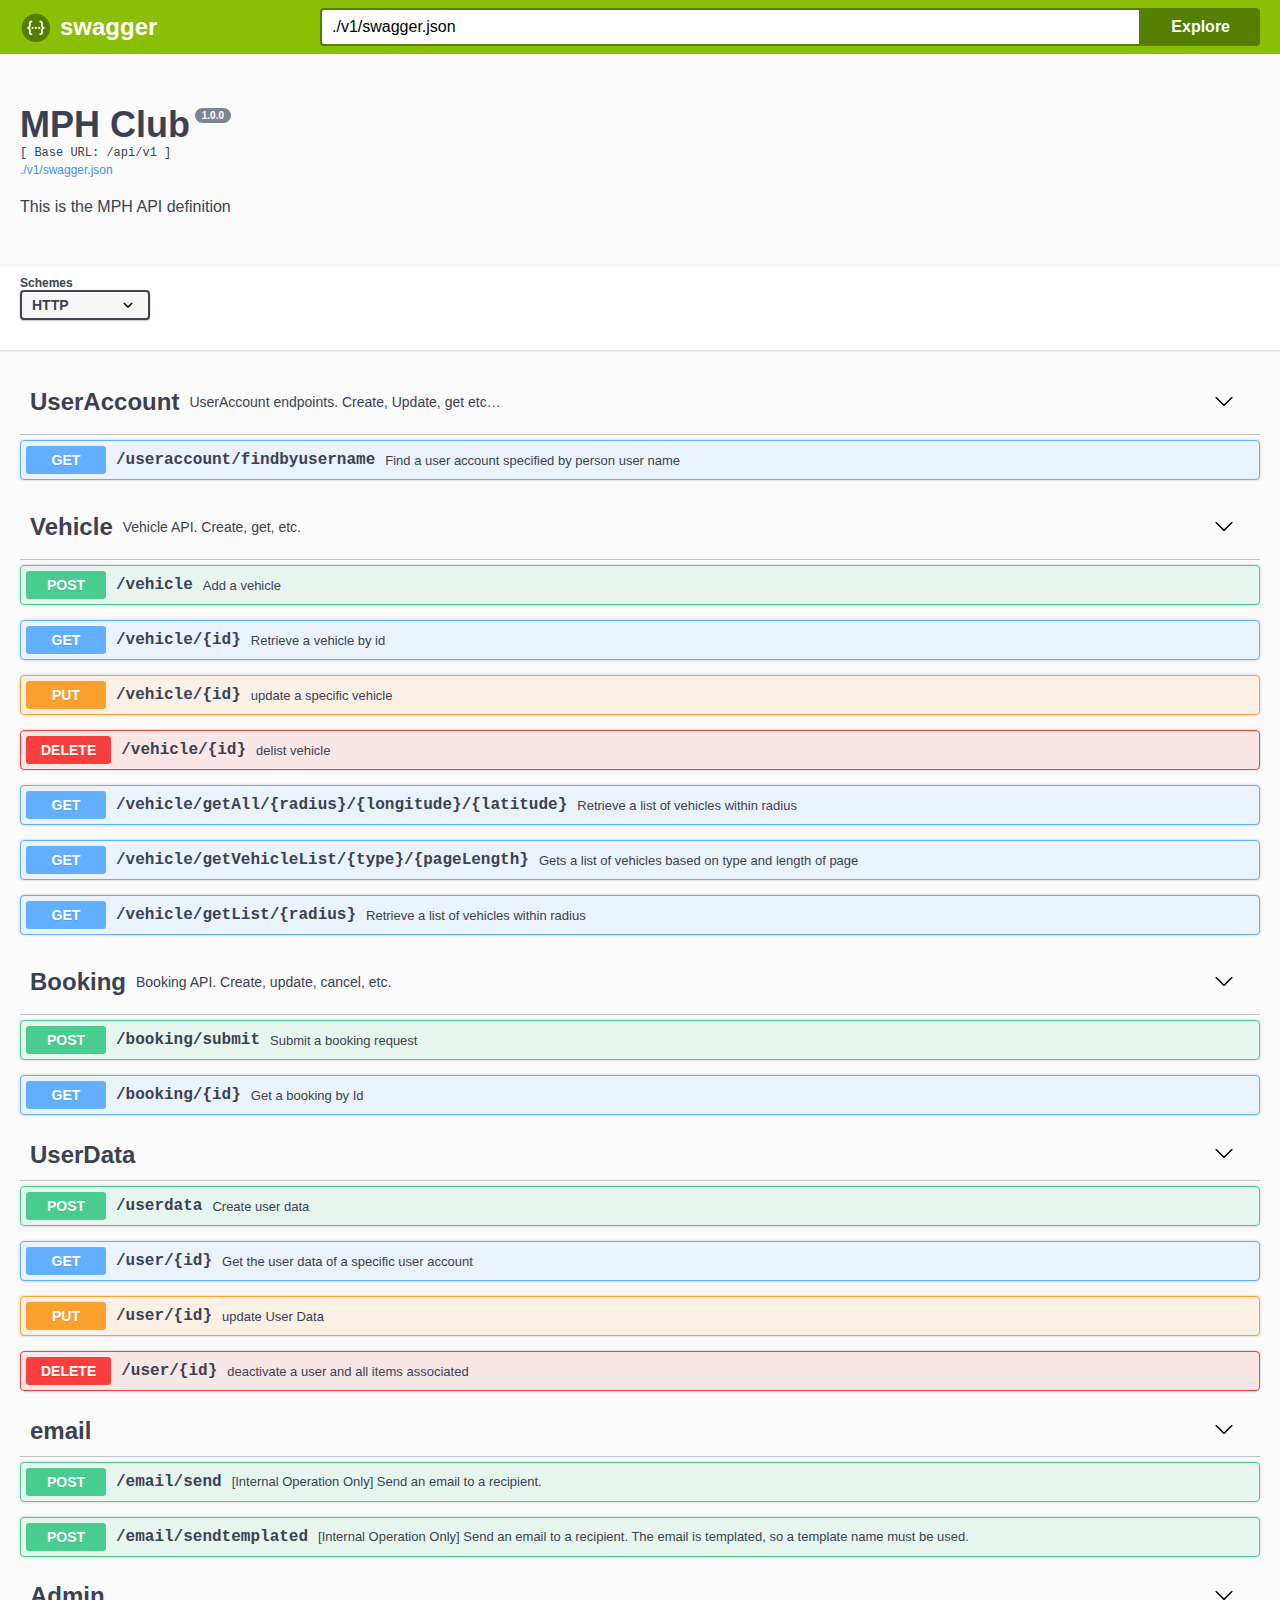
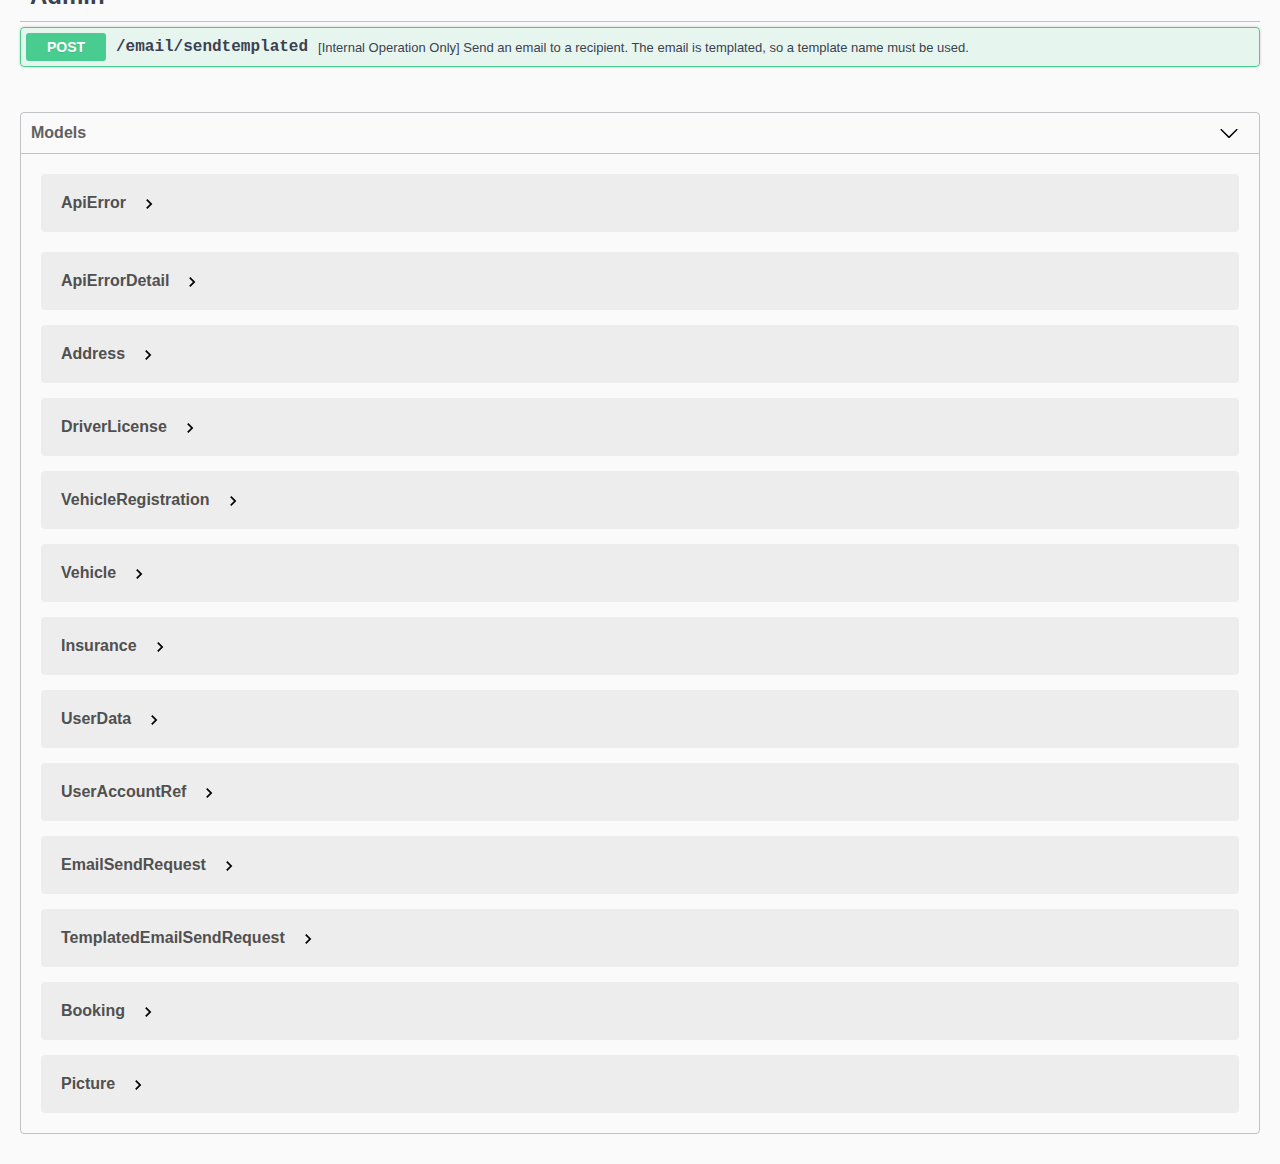
==== commit d838edda: "Integrate Swagger UI v3.20.1" ====
--- a/swagger/index.html
+++ b/swagger/index.html
@@ -1,342 +1,60 @@
+<!-- HTML for static distribution bundle build -->
 <!DOCTYPE html>
-<html>
+<html lang="en">
+  <head>
+    <meta charset="UTF-8">
+    <title>Swagger UI</title>
+    <link rel="stylesheet" type="text/css" href="./swagger-ui.css" >
+    <link rel="icon" type="image/png" href="./favicon-32x32.png" sizes="32x32" />
+    <link rel="icon" type="image/png" href="./favicon-16x16.png" sizes="16x16" />
+    <style>
+      html
+      {
+        box-sizing: border-box;
+        overflow: -moz-scrollbars-vertical;
+        overflow-y: scroll;
+      }
 
-<head>
-  <meta charset="utf8" />
-  <title>ReDoc documentation</title>
-  <!-- needed for adaptive design -->
-  <meta name="viewport" content="width=device-width, initial-scale=1">
-  <style>
-    body {
-      padding: 0;
-      margin: 0;
+      *,
+      *:before,
+      *:after
+      {
+        box-sizing: inherit;
+      }
+
+      body
+      {
+        margin:0;
+        background: #fafafa;
+      }
+    </style>
+  </head>
+
+  <body>
+    <div id="swagger-ui"></div>
+
+    <script src="./swagger-ui-bundle.js"> </script>
+    <script src="./swagger-ui-standalone-preset.js"> </script>
+    <script>
+    window.onload = function() {
+      // Begin Swagger UI call region
+      const ui = SwaggerUIBundle({
+        url: "./v1/swagger.json",
+        dom_id: '#swagger-ui',
+        deepLinking: true,
+        presets: [
+          SwaggerUIBundle.presets.apis,
+          SwaggerUIStandalonePreset
+        ],
+        plugins: [
+          SwaggerUIBundle.plugins.DownloadUrl
+        ],
+        layout: "StandaloneLayout"
+      })
+      // End Swagger UI call region
+
+      window.ui = ui
     }
-  </style>
-  <script>/*!
- * ReDoc - OpenAPI/Swagger-generated API Reference Documentation
- * -------------------------------------------------------------
- *   Version: "2.0.0-alpha.36"
- *   Repo: https://github.com/Rebilly/ReDoc
- */
-!function(e,t){"object"==typeof exports&&"object"==typeof module?module.exports=t(require("null"),function(){try{return require("esprima")}catch(e){}}()):"function"==typeof define&&define.amd?define(["null","esprima"],t):"object"==typeof exports?exports.Redoc=t(require("null"),function(){try{return require("esprima")}catch(e){}}()):e.Redoc=t(e.null,e.esprima)}(this,function(__WEBPACK_EXTERNAL_MODULE__133__,__WEBPACK_EXTERNAL_MODULE__233__){return function(e){var t={};function n(r){if(t[r])return t[r].exports;var o=t[r]={i:r,l:!1,exports:{}};return e[r].call(o.exports,o,o.exports,n),o.l=!0,o.exports}return n.m=e,n.c=t,n.d=function(e,t,r){n.o(e,t)||Object.defineProperty(e,t,{enumerable:!0,get:r})},n.r=function(e){"undefined"!=typeof Symbol&&Symbol.toStringTag&&Object.defineProperty(e,Symbol.toStringTag,{value:"Module"}),Object.defineProperty(e,"__esModule",{value:!0})},n.t=function(e,t){if(1&t&&(e=n(e)),8&t)return e;if(4&t&&"object"==typeof e&&e&&e.__esModule)return e;var r=Object.create(null);if(n.r(r),Object.defineProperty(r,"default",{enumerable:!0,value:e}),2&t&&"string"!=typeof e)for(var o in e)n.d(r,o,function(t){return e[t]}.bind(null,o));return r},n.n=function(e){var t=e&&e.__esModule?function(){return e.default}:function(){return e};return n.d(t,"a",t),t},n.o=function(e,t){return Object.prototype.hasOwnProperty.call(e,t)},n.p="",n(n.s=147)}([function(e,t,n){"use strict";e.exports=n(191)},function(e,t,n){"use strict";n.d(t,"d",function(){return o}),n.d(t,"a",function(){return i}),n.d(t,"c",function(){return a}),n.d(t,"b",function(){return s}),n.d(t,"e",function(){return l}),n.d(t,"f",function(){return c});
-/*! *****************************************************************************
-Copyright (c) Microsoft Corporation. All rights reserved.
-Licensed under the Apache License, Version 2.0 (the "License"); you may not use
-this file except in compliance with the License. You may obtain a copy of the
-License at http://www.apache.org/licenses/LICENSE-2.0
-
-THIS CODE IS PROVIDED ON AN *AS IS* BASIS, WITHOUT WARRANTIES OR CONDITIONS OF ANY
-KIND, EITHER EXPRESS OR IMPLIED, INCLUDING WITHOUT LIMITATION ANY IMPLIED
-WARRANTIES OR CONDITIONS OF TITLE, FITNESS FOR A PARTICULAR PURPOSE,
-MERCHANTABLITY OR NON-INFRINGEMENT.
-
-See the Apache Version 2.0 License for specific language governing permissions
-and limitations under the License.
-***************************************************************************** */
-var r=function(e,t){return(r=Object.setPrototypeOf||{__proto__:[]}instanceof Array&&function(e,t){e.__proto__=t}||function(e,t){for(var n in t)t.hasOwnProperty(n)&&(e[n]=t[n])})(e,t)};function o(e,t){function n(){this.constructor=e}r(e,t),e.prototype=null===t?Object.create(t):(n.prototype=t.prototype,new n)}var i=function(){return(i=Object.assign||function(e){for(var t,n=1,r=arguments.length;n<r;n++)for(var o in t=arguments[n])Object.prototype.hasOwnProperty.call(t,o)&&(e[o]=t[o]);return e}).apply(this,arguments)};function a(e,t,n,r){var o,i=arguments.length,a=i<3?t:null===r?r=Object.getOwnPropertyDescriptor(t,n):r;if("object"==typeof Reflect&&"function"==typeof Reflect.decorate)a=Reflect.decorate(e,t,n,r);else for(var s=e.length-1;s>=0;s--)(o=e[s])&&(a=(i<3?o(a):i>3?o(t,n,a):o(t,n))||a);return i>3&&a&&Object.defineProperty(t,n,a),a}function s(e,t,n,r){return new(n||(n=Promise))(function(o,i){function a(e){try{l(r.next(e))}catch(e){i(e)}}function s(e){try{l(r.throw(e))}catch(e){i(e)}}function l(e){e.done?o(e.value):new n(function(t){t(e.value)}).then(a,s)}l((r=r.apply(e,t||[])).next())})}function l(e,t){var n,r,o,i,a={label:0,sent:function(){if(1&o[0])throw o[1];return o[1]},trys:[],ops:[]};return i={next:s(0),throw:s(1),return:s(2)},"function"==typeof Symbol&&(i[Symbol.iterator]=function(){return this}),i;function s(i){return function(s){return function(i){if(n)throw new TypeError("Generator is already executing.");for(;a;)try{if(n=1,r&&(o=2&i[0]?r.return:i[0]?r.throw||((o=r.return)&&o.call(r),0):r.next)&&!(o=o.call(r,i[1])).done)return o;switch(r=0,o&&(i=[2&i[0],o.value]),i[0]){case 0:case 1:o=i;break;case 4:return a.label++,{value:i[1],done:!1};case 5:a.label++,r=i[1],i=[0];continue;case 7:i=a.ops.pop(),a.trys.pop();continue;default:if(!(o=(o=a.trys).length>0&&o[o.length-1])&&(6===i[0]||2===i[0])){a=0;continue}if(3===i[0]&&(!o||i[1]>o[0]&&i[1]<o[3])){a.label=i[1];break}if(6===i[0]&&a.label<o[1]){a.label=o[1],o=i;break}if(o&&a.label<o[2]){a.label=o[2],a.ops.push(i);break}o[2]&&a.ops.pop(),a.trys.pop();continue}i=t.call(e,a)}catch(e){i=[6,e],r=0}finally{n=o=0}if(5&i[0])throw i[1];return{value:i[0]?i[1]:void 0,done:!0}}([i,s])}}}function c(e,t){return Object.defineProperty?Object.defineProperty(e,"raw",{value:t}):e.raw=t,e}},function(e,t,n){"use strict";var r=n(40),o=n(18),i=n(19),a=n(63),s=(n(269),n(270),n(271),n(272),n(273),n(274),n(275),n(276),n(277),n(278),n(279),n(280),n(281),n(282),n(283),n(284),n(285),n(286),"clike");function l(e,t){void 0===t&&(t=s),t=t.toLowerCase();var n=a.languages[t];return n||(n=a.languages[function(e){return{json:"js","c++":"cpp","c#":"csharp","objective-c":"objectivec",shell:"bash",viml:"vim"}[e]||s}(t)]),a.highlight(e,n)}var c=n(60),u=n(15);function p(e){return function(t,n,r){r.value=function(e,t){var n,r,o,i=null,a=0,s=function(){a=(new Date).getTime(),i=null,o=e.apply(n,r),i||(n=r=null)};return function(){var l=(new Date).getTime(),c=t-(l-a);return n=this,r=arguments,c<=0||c>t?(i&&(clearTimeout(i),i=null),a=l,o=e.apply(n,r),i||(n=r=null)):i||(i=setTimeout(s,c)),o}}(r.value,e)}}var f=n(33),d=n(1),h={};function m(e,t,n){if("function"==typeof n.value)return function(e,t,n){if(!n.value||n.value.length>0)throw new Error("@memoize decorator can only be applied to methods of zero arguments");var r="_memoized_"+t,o=n.value;return e[r]=h,d.a({},n,{value:function(){return this[r]===h&&(this[r]=o.call(this)),this[r]}})}(e,t,n);if("function"==typeof n.get)return function(e,t,n){var r="_memoized_"+t,o=n.get;return e[r]=h,d.a({},n,{get:function(){return this[r]===h&&(this[r]=o.call(this)),this[r]}})}(e,t,n);throw new Error("@memoize decorator can be applied to methods or getters, got "+String(n.value)+" instead")}n.d(t,"b",function(){return r.a}),n.d(t,"o",function(){return o.j}),n.d(t,"h",function(){return o.d}),n.d(t,"m",function(){return o.h}),n.d(t,"g",function(){return o.c}),n.d(t,"e",function(){return o.b}),n.d(t,"n",function(){return o.i}),n.d(t,"k",function(){return o.f}),n.d(t,"p",function(){return o.k}),n.d(t,"l",function(){return o.g}),n.d(t,"j",function(){return o.e}),n.d(t,"A",function(){return o.o}),n.d(t,"u",function(){return o.l}),n.d(t,"v",function(){return o.m}),n.d(t,"x",function(){return o.n}),n.d(t,!1,function(){return o.a}),n.d(t,"s",function(){return i.e}),n.d(t,"r",function(){return i.d}),n.d(t,"f",function(){return i.b}),n.d(t,!1,function(){}),n.d(t,!1,function(){return i.c}),n.d(t,"d",function(){return i.a}),n.d(t,!1,function(){return i.f}),n.d(t,"z",function(){return i.h}),n.d(t,!1,function(){}),n.d(t,!1,function(){return i.g}),n.d(t,!1,function(){}),n.d(t,"i",function(){return l}),n.d(t,"q",function(){return c.a}),n.d(t,!1,function(){}),n.d(t,"a",function(){return u.a}),n.d(t,"y",function(){return u.c}),n.d(t,!1,function(){}),n.d(t,"w",function(){return u.b}),n.d(t,"c",function(){return p}),n.d(t,!1,function(){return f.a}),n.d(t,!1,function(){return f.b}),n.d(t,"t",function(){return m})},function(e,t,n){"use strict";(function(e,r){n.d(t,"a",function(){return Qt}),n.d(t,"b",function(){return Ut}),n.d(t,"o",function(){return Nt}),n.d(t,"g",function(){return De}),n.d(t,"n",function(){return y}),n.d(t,"k",function(){return ne}),n.d(t,"i",function(){return Qe}),n.d(t,"j",function(){return Re}),n.d(t,"l",function(){return be}),n.d(t,"e",function(){return le}),n.d(t,"m",function(){return Yt}),n.d(t,"d",function(){return O}),n.d(t,"f",function(){return Vt}),n.d(t,"h",function(){return Le}),n.d(t,"c",function(){return x});
-/*! *****************************************************************************
-Copyright (c) Microsoft Corporation. All rights reserved.
-Licensed under the Apache License, Version 2.0 (the "License"); you may not use
-this file except in compliance with the License. You may obtain a copy of the
-License at http://www.apache.org/licenses/LICENSE-2.0
-
-THIS CODE IS PROVIDED ON AN *AS IS* BASIS, WITHOUT WARRANTIES OR CONDITIONS OF ANY
-KIND, EITHER EXPRESS OR IMPLIED, INCLUDING WITHOUT LIMITATION ANY IMPLIED
-WARRANTIES OR CONDITIONS OF TITLE, FITNESS FOR A PARTICULAR PURPOSE,
-MERCHANTABLITY OR NON-INFRINGEMENT.
-
-See the Apache Version 2.0 License for specific language governing permissions
-and limitations under the License.
-***************************************************************************** */
-var o=Object.setPrototypeOf||{__proto__:[]}instanceof Array&&function(e,t){e.__proto__=t}||function(e,t){for(var n in t)t.hasOwnProperty(n)&&(e[n]=t[n])};function i(e,t){function n(){this.constructor=e}o(e,t),e.prototype=null===t?Object.create(t):(n.prototype=t.prototype,new n)}var a=Object.assign||function(e){for(var t,n=1,r=arguments.length;n<r;n++)for(var o in t=arguments[n])Object.prototype.hasOwnProperty.call(t,o)&&(e[o]=t[o]);return e};function s(e,t){var n="function"==typeof Symbol&&e[Symbol.iterator];if(!n)return e;var r,o,i=n.call(e),a=[];try{for(;(void 0===t||t-- >0)&&!(r=i.next()).done;)a.push(r.value)}catch(e){o={error:e}}finally{try{r&&!r.done&&(n=i.return)&&n.call(i)}finally{if(o)throw o.error}}return a}function l(){for(var e=[],t=0;t<arguments.length;t++)e=e.concat(s(arguments[t]));return e}var c={},u={};function p(e){if(!0!==e.__mobxDidRunLazyInitializers){var t=e.__mobxDecorators;if(t)for(var n in st(e,"__mobxDidRunLazyInitializers",!0),t){var r=t[n];r.propertyCreator(e,r.prop,r.descriptor,r.decoratorTarget,r.decoratorArguments)}}}function f(e,t){return function(){var n,r=function(r,o,i,s){if(!0===s)return t(r,o,i,r,n),null;if(!Object.prototype.hasOwnProperty.call(r,"__mobxDecorators")){var l=r.__mobxDecorators;st(r,"__mobxDecorators",a({},l))}return r.__mobxDecorators[o]={prop:o,propertyCreator:t,descriptor:i,decoratorTarget:r,decoratorArguments:n},function(e,t){var n=t?c:u;return n[e]||(n[e]={configurable:!0,enumerable:t,get:function(){return p(this),this[e]},set:function(t){p(this),this[e]=t}})}(o,e)};return function(e){return(2===e.length||3===e.length)&&"string"==typeof e[1]||4===e.length&&!0===e[3]}(arguments)?(n=Ge,r.apply(null,arguments)):(n=Array.prototype.slice.call(arguments),r)}}function d(){return!!vt.spyListeners.length}function h(e){if(vt.spyListeners.length)for(var t=vt.spyListeners,n=0,r=t.length;n<r;n++)t[n](e)}function m(e){h(a({},e,{spyReportStart:!0}))}var g={spyReportEnd:!0};function v(e){h(e?a({},e,{spyReportEnd:!0}):g)}function y(e){return vt.spyListeners.push(e),rt(function(){vt.spyListeners=vt.spyListeners.filter(function(t){return t!==e})})}function b(e,t){var n=function(){return w(e,t,this,arguments)};return n.isMobxAction=!0,n}function w(e,t,n,r){var o=function(e,t,n,r){var o=d()&&!!e,i=0;if(o){i=Date.now();var a=r&&r.length||0,s=new Array(a);if(a>0)for(var l=0;l<a;l++)s[l]=r[l];m({type:"action",name:e,object:n,arguments:s})}var c=Lt();Et();var u=k(!0);return{prevDerivation:c,prevAllowStateChanges:u,notifySpy:o,startTime:i}}(e,0,n,r);try{return t.apply(n,r)}finally{!function(e){_(e.prevAllowStateChanges),St(),Mt(e.prevDerivation),e.notifySpy&&v({time:Date.now()-e.startTime})}(o)}}function x(e,t){var n,r=k(e);try{n=t()}finally{_(r)}return n}function k(e){var t=vt.allowStateChanges;return vt.allowStateChanges=e,t}function _(e){vt.allowStateChanges=e}function E(){et(!1)}function S(e){return function(t,n,r){if(r){if(r.value)return{value:b(e,r.value),enumerable:!1,configurable:!0,writable:!0};var o=r.initializer;return{enumerable:!1,configurable:!0,writable:!0,initializer:function(){return b(e,o.call(this))}}}return function(e){return function(t,n,r){Object.defineProperty(t,n,{configurable:!0,enumerable:!1,get:function(){},set:function(t){st(this,n,O(e,t))}})}}(e).apply(this,arguments)}}var O=function(e,t,n,r){return 1===arguments.length&&"function"==typeof e?b(e.name||"<unnamed action>",e):2===arguments.length&&"function"==typeof t?b(e,t):1===arguments.length&&"string"==typeof e?S(e):!0!==r?S(t).apply(null,arguments):void(e[t]=b(e.name||t,n.value))};function C(e,t,n){st(e,t,b(t,n.bind(e)))}O.bound=function(e,t,n,r){return!0===r?(C(e,t,n.value),null):n?{configurable:!0,enumerable:!1,get:function(){return C(this,t,n.value||n.initializer.call(this)),this[t]},set:E}:{enumerable:!1,configurable:!0,set:function(e){C(this,t,e)},get:function(){}}};var T=Object.prototype.toString;function A(e,t){return P(e,t)}function P(e,t,n,r){if(e===t)return 0!==e||1/e==1/t;if(null==e||null==t)return!1;if(e!=e)return t!=t;var o=typeof e;return("function"===o||"object"===o||"object"==typeof t)&&function(e,t,n,r){e=j(e),t=j(t);var o=T.call(e);if(o!==T.call(t))return!1;switch(o){case"[object RegExp]":case"[object String]":return""+e==""+t;case"[object Number]":return+e!=+e?+t!=+t:0==+e?1/+e==1/t:+e==+t;case"[object Date]":case"[object Boolean]":return+e==+t;case"[object Symbol]":return"undefined"!=typeof Symbol&&Symbol.valueOf.call(e)===Symbol.valueOf.call(t)}var i="[object Array]"===o;if(!i){if("object"!=typeof e||"object"!=typeof t)return!1;var a=e.constructor,s=t.constructor;if(a!==s&&!("function"==typeof a&&a instanceof a&&"function"==typeof s&&s instanceof s)&&"constructor"in e&&"constructor"in t)return!1}n=n||[],r=r||[];var l=n.length;for(;l--;)if(n[l]===e)return r[l]===t;if(n.push(e),r.push(t),i){if((l=e.length)!==t.length)return!1;for(;l--;)if(!P(e[l],t[l],n,r))return!1}else{var c,u=Object.keys(e);if(l=u.length,Object.keys(t).length!==l)return!1;for(;l--;)if(c=u[l],!R(t,c)||!P(e[c],t[c],n,r))return!1}return n.pop(),r.pop(),!0}(e,t,n,r)}function j(e){return Qe(e)?e.peek():ut(e)||Re(e)?pt(e.entries()):e}function R(e,t){return Object.prototype.hasOwnProperty.call(e,t)}function I(e,t){return e===t}var N={identity:I,structural:function(e,t){return A(e,t)},default:function(e,t){return function(e,t){return"number"==typeof e&&"number"==typeof t&&isNaN(e)&&isNaN(t)}(e,t)||I(e,t)}};function L(e,t){void 0===t&&(t=Ke);var n,r=t&&t.name||e.name||"Autorun@"+Ze();if(!t.scheduler&&!t.delay)n=new Ut(r,function(){this.track(a)},t.onError);else{var o=D(t),i=!1;n=new Ut(r,function(){i||(i=!0,o(function(){i=!1,n.isDisposed||n.track(a)}))},t.onError)}function a(){e(n)}return n.schedule(),n.getDisposer()}var M=function(e){return e()};function D(e){return e.scheduler?e.scheduler:e.delay?function(t){return setTimeout(t,e.delay)}:M}var F=function(){function e(e){var t=this;this.dependenciesState=ht.NOT_TRACKING,this.observing=[],this.newObserving=null,this.isBeingObserved=!1,this.isPendingUnobservation=!1,this.observers=[],this.observersIndexes={},this.diffValue=0,this.runId=0,this.lastAccessedBy=0,this.lowestObserverState=ht.UP_TO_DATE,this.unboundDepsCount=0,this.__mapid="#"+Ze(),this.value=new Tt(null),this.isComputing=!1,this.isRunningSetter=!1,this.isTracing=mt.NONE,this.derivation=e.get,this.name=e.name||"ComputedValue@"+Ze(),e.set&&(this.setter=b(this.name+"-setter",e.set)),this.equals=e.equals||(e.compareStructural||e.struct?N.structural:N.default),this.scope=e.context,this.requiresReaction=!!e.requiresReaction,!0===e.keepAlive&&L(function(){return t.get()})}return e.prototype.onBecomeStale=function(){!function(e){if(e.lowestObserverState!==ht.UP_TO_DATE)return;e.lowestObserverState=ht.POSSIBLY_STALE;var t=e.observers,n=t.length;for(;n--;){var r=t[n];r.dependenciesState===ht.UP_TO_DATE&&(r.dependenciesState=ht.POSSIBLY_STALE,r.isTracing!==mt.NONE&&Ct(r,e),r.onBecomeStale())}}(this)},e.prototype.onBecomeUnobserved=function(){},e.prototype.onBecomeObserved=function(){},e.prototype.get=function(){this.isComputing&&et("Cycle detected in computation "+this.name+": "+this.derivation),0===vt.inBatch&&0===this.observers.length?Pt(this)&&(this.warnAboutUntrackedRead(),Et(),this.value=this.computeValue(!1),St()):(Ot(this),Pt(this)&&this.trackAndCompute()&&function(e){if(e.lowestObserverState===ht.STALE)return;e.lowestObserverState=ht.STALE;var t=e.observers,n=t.length;for(;n--;){var r=t[n];r.dependenciesState===ht.POSSIBLY_STALE?r.dependenciesState=ht.STALE:r.dependenciesState===ht.UP_TO_DATE&&(e.lowestObserverState=ht.UP_TO_DATE)}}(this));var e=this.value;if(At(e))throw e.cause;return e},e.prototype.peek=function(){var e=this.computeValue(!1);if(At(e))throw e.cause;return e},e.prototype.set=function(e){if(this.setter){tt(!this.isRunningSetter,"The setter of computed value '"+this.name+"' is trying to update itself. Did you intend to update an _observable_ value, instead of the computed property?"),this.isRunningSetter=!0;try{this.setter.call(this.scope,e)}finally{this.isRunningSetter=!1}}else tt(!1,!1)},e.prototype.trackAndCompute=function(){d()&&h({object:this.scope,type:"compute",name:this.name});var e=this.value,t=this.dependenciesState===ht.NOT_TRACKING,n=this.computeValue(!0),r=t||At(e)||At(n)||!this.equals(e,n);return r&&(this.value=n),r},e.prototype.computeValue=function(e){var t;if(this.isComputing=!0,vt.computationDepth++,e)t=Rt(this,this.derivation,this.scope);else if(!0===vt.disableErrorBoundaries)t=this.derivation.call(this.scope);else try{t=this.derivation.call(this.scope)}catch(e){t=new Tt(e)}return vt.computationDepth--,this.isComputing=!1,t},e.prototype.suspend=function(){It(this),this.value=void 0},e.prototype.observe=function(e,t){var n=this,r=!0,o=void 0;return L(function(){var i=n.get();if(!r||t){var a=Lt();e({type:"update",object:n,newValue:i,oldValue:o}),Mt(a)}r=!1,o=i})},e.prototype.warnAboutUntrackedRead=function(){},e.prototype.toJSON=function(){return this.get()},e.prototype.toString=function(){return this.name+"["+this.derivation.toString()+"]"},e.prototype.valueOf=function(){return dt(this.get())},e}();F.prototype[ft()]=F.prototype.valueOf;var U=ct("ComputedValue",F);function B(e){return void 0!==e.interceptors&&e.interceptors.length>0}function z(e,t){var n=e.interceptors||(e.interceptors=[]);return n.push(t),rt(function(){var e=n.indexOf(t);-1!==e&&n.splice(e,1)})}function $(e,t){var n=Lt();try{var r=e.interceptors;if(r)for(var o=0,i=r.length;o<i&&(tt(!(t=r[o](t))||t.type,"Intercept handlers should return nothing or a change object"),t);o++);return t}finally{Mt(n)}}function q(e){return void 0!==e.changeListeners&&e.changeListeners.length>0}function W(e,t){var n=e.changeListeners||(e.changeListeners=[]);return n.push(t),rt(function(){var e=n.indexOf(t);-1!==e&&n.splice(e,1)})}function H(e,t){var n=Lt(),r=e.changeListeners;if(r){for(var o=0,i=(r=r.slice()).length;o<i;o++)r[o](t);Mt(n)}}var Y={};!function(){if(Pe)return;Pe=function(){function e(e){void 0===e&&(e="Atom@"+Ze()),this.name=e,this.isPendingUnobservation=!1,this.isBeingObserved=!1,this.observers=[],this.observersIndexes={},this.diffValue=0,this.lastAccessedBy=0,this.lowestObserverState=ht.NOT_TRACKING}return e.prototype.onBecomeUnobserved=function(){},e.prototype.onBecomeObserved=function(){},e.prototype.reportObserved=function(){return Ot(this)},e.prototype.reportChanged=function(){Et(),function(e){if(e.lowestObserverState===ht.STALE)return;e.lowestObserverState=ht.STALE;var t=e.observers,n=t.length;for(;n--;){var r=t[n];r.dependenciesState===ht.UP_TO_DATE&&(r.isTracing!==mt.NONE&&Ct(r,e),r.onBecomeStale()),r.dependenciesState=ht.STALE}}(this),St()},e.prototype.toString=function(){return this.name},e}(),je=ct("Atom",Pe)}();var V=function(e){function t(t,n,r,o){void 0===r&&(r="ObservableValue@"+Ze()),void 0===o&&(o=!0);var i=e.call(this,r)||this;return i.enhancer=n,i.hasUnreportedChange=!1,i.value=n(t,void 0,r),o&&d()&&h({type:"create",name:i.name,newValue:""+i.value}),i}return i(t,e),t.prototype.dehanceValue=function(e){return void 0!==this.dehancer?this.dehancer(e):e},t.prototype.set=function(e){var t=this.value;if((e=this.prepareNewValue(e))!==Y){var n=d();n&&m({type:"update",name:this.name,newValue:e,oldValue:t}),this.setNewValue(e),n&&v()}},t.prototype.prepareNewValue=function(e){if(jt(this),B(this)){var t=$(this,{object:this,type:"update",newValue:e});if(!t)return Y;e=t.newValue}return e=this.enhancer(e,this.value,this.name),this.value!==e?e:Y},t.prototype.setNewValue=function(e){var t=this.value;this.value=e,this.reportChanged(),q(this)&&H(this,{type:"update",object:this,newValue:e,oldValue:t})},t.prototype.get=function(){return this.reportObserved(),this.dehanceValue(this.value)},t.prototype.intercept=function(e){return z(this,e)},t.prototype.observe=function(e,t){return t&&e({object:this,type:"update",newValue:this.value,oldValue:void 0}),W(this,e)},t.prototype.toJSON=function(){return this.get()},t.prototype.toString=function(){return this.name+"["+this.value+"]"},t.prototype.valueOf=function(){return dt(this.get())},t}(Pe);V.prototype[ft()]=V.prototype.valueOf;ct("ObservableValue",V);var Q=function(){function e(e,t,n){this.target=e,this.name=t,this.defaultEnhancer=n,this.values={}}return e.prototype.read=function(e,t){if(this.target===e||(this.illegalAccess(e,t),this.values[t]))return this.values[t].get()},e.prototype.write=function(e,t,n){var r=this.target;r!==e&&this.illegalAccess(e,t);var o=this.values[t];if(o instanceof F)o.set(n);else{if(B(this)){if(!(l=$(this,{type:"update",object:r,name:t,newValue:n})))return;n=l.newValue}if((n=o.prepareNewValue(n))!==Y){var i=q(this),s=d(),l=i||s?{type:"update",object:r,oldValue:o.value,name:t,newValue:n}:null;s&&m(a({},l,{name:this.name,key:t})),o.setNewValue(n),i&&H(this,l),s&&v()}}},e.prototype.remove=function(e){if(this.values[e]){var t=this.target;if(B(this))if(!(i=$(this,{object:t,name:e,type:"remove"})))return;try{Et();var n=q(this),r=d(),o=this.values[e].get();this.keys&&this.keys.remove(e),delete this.values[e],delete this.target[e];var i=n||r?{type:"remove",object:t,oldValue:o,name:e}:null;r&&m(a({},i,{name:this.name,key:e})),n&&H(this,i),r&&v()}finally{St()}}},e.prototype.illegalAccess=function(e,t){console.warn("Property '"+t+"' of '"+e+"' was accessed through the prototype chain. Use 'decorate' instead to declare the prop or access it statically through it's owner")},e.prototype.observe=function(e,t){return W(this,e)},e.prototype.intercept=function(e){return z(this,e)},e.prototype.getKeys=function(){var e=this;return void 0===this.keys&&(this.keys=new $e(Object.keys(this.values).filter(function(t){return e.values[t]instanceof V}),ke,"keys("+this.name+")",!0)),this.keys.slice()},e}();function X(e,t,n){void 0===t&&(t=""),void 0===n&&(n=xe);var r=e.$mobx;return r||(at(e)||(t=(e.constructor.name||"ObservableObject")+"@"+Ze()),t||(t="ObservableObject@"+Ze()),lt(e,"$mobx",r=new Q(e,t,n)),r)}function G(e,t,n,r){var o=X(e);if(B(o)){var i=$(o,{object:e,name:t,type:"add",newValue:n});if(!i)return;n=i.newValue}n=(o.values[t]=new V(n,r,o.name+"."+t,!1)).value,Object.defineProperty(e,t,function(e){return J[e]||(J[e]={configurable:!0,enumerable:!0,get:function(){return this.$mobx.read(this,e)},set:function(t){this.$mobx.write(this,e,t)}})}(t)),o.keys&&o.keys.push(t),function(e,t,n,r){var o=q(e),i=d(),s=o||i?{type:"add",object:t,name:n,newValue:r}:null;i&&m(a({},s,{name:e.name,key:n}));o&&H(e,s);i&&v()}(o,e,t,n)}function K(e,t,n){var r=X(e);n.name=r.name+"."+t,n.context=e,r.values[t]=new F(n),Object.defineProperty(e,t,function(e){return Z[e]||(Z[e]={configurable:!0,enumerable:!1,get:function(){return ee(this).read(this,e)},set:function(t){ee(this).write(this,e,t)}})}(t))}var J={},Z={};function ee(e){var t=e.$mobx;return t||(p(e),e.$mobx)}var te=ct("ObservableObjectAdministration",Q);function ne(e){return!!it(e)&&(p(e),te(e.$mobx))}function re(t){var n=f(!0,function(e,n,r,o,i){G(e,n,r?r.initializer?r.initializer.call(e):r.value:void 0,t)}),r=(void 0!==e&&e.env,n);return r.enhancer=t,r}function oe(e,t){if(null===e||void 0===e)return!1;if(void 0!==t){if(ne(e)){var n=e.$mobx;return n.values&&!!n.values[t]}return!1}return ne(e)||!!e.$mobx||je(e)||Wt(e)||U(e)}function ie(e){return 1!==arguments.length&&et(!1),oe(e)}var ae=f(!1,function(e,t,n,r,o){var i=n.get,s=n.set,l=o[0]||{};K(e,t,a({get:i,set:s},l))}),se=ae({equals:N.structural}),le=function(e,t,n){if("string"==typeof t)return ae.apply(null,arguments);if(null!==e&&"object"==typeof e&&1===arguments.length)return ae.apply(null,arguments);var r="object"==typeof t?t:{};return r.get=e,r.set="function"==typeof t?t:r.set,r.name=r.name||e.name||"",new F(r)};function ce(e,t,n,r){var o=(r=fe(r)).defaultDecorator||(!1===r.deep?ge:he);X(e,r.name,o.enhancer),Et();try{for(var i in t){var a=Object.getOwnPropertyDescriptor(t,i);0;var s=(n&&i in n?n[i]:a.get?ae:o)(e,i,a,!0);s&&Object.defineProperty(e,i,s)}}finally{St()}return e}le.struct=se;var ue={deep:!0,name:void 0,defaultDecorator:void 0},pe={deep:!1,name:void 0,defaultDecorator:void 0};function fe(e){return null===e||void 0===e?ue:"string"==typeof e?{name:e,deep:!0}:e}function de(e){return e.defaultDecorator?e.defaultDecorator.enhancer:!1===e.deep?ke:xe}Object.freeze(ue),Object.freeze(pe);var he=re(xe),me=re(function(e,t,n){return void 0===e||null===e?e:ne(e)||Qe(e)||Re(e)?e:Array.isArray(e)?be.array(e,{name:n,deep:!1}):at(e)?be.object(e,void 0,{name:n,deep:!1}):ut(e)?be.map(e,{name:n,deep:!1}):et(!1)}),ge=re(ke),ve=re(function(e,t,n){0;return A(e,t)?t:e});var ye={box:function(e,t){arguments.length>2&&we("box");var n=fe(t);return new V(e,de(n),n.name)},shallowBox:function(e,t){return arguments.length>2&&we("shallowBox"),nt("observable.shallowBox","observable.box(value, { deep: false })"),be.box(e,{name:t,deep:!1})},array:function(e,t){arguments.length>2&&we("array");var n=fe(t);return new $e(e,de(n),n.name)},shallowArray:function(e,t){return arguments.length>2&&we("shallowArray"),nt("observable.shallowArray","observable.array(values, { deep: false })"),be.array(e,{name:t,deep:!1})},map:function(e,t){arguments.length>2&&we("map");var n=fe(t);return new Ae(e,de(n),n.name)},shallowMap:function(e,t){return arguments.length>2&&we("shallowMap"),nt("observable.shallowMap","observable.map(values, { deep: false })"),be.map(e,{name:t,deep:!1})},object:function(e,t,n){return"string"==typeof arguments[1]&&we("object"),ce({},e,t,fe(n))},shallowObject:function(e,t){return"string"==typeof arguments[1]&&we("shallowObject"),nt("observable.shallowObject","observable.object(values, {}, { deep: false })"),be.object(e,{},{name:t,deep:!1})},ref:ge,shallow:me,deep:he,struct:ve},be=function(e,t,n){if("string"==typeof arguments[1])return he.apply(null,arguments);if(ie(e))return e;var r=at(e)?be.object(e,t,n):Array.isArray(e)?be.array(e,t):ut(e)?be.map(e,t):e;if(r!==e)return r;et(!1)};function we(e){et("Expected one or two arguments to observable."+e+". Did you accidentally try to use observable."+e+" as decorator?")}function xe(e,t,n){return ie(e)?e:Array.isArray(e)?be.array(e,{name:n}):at(e)?be.object(e,void 0,{name:n}):ut(e)?be.map(e,{name:n}):e}function ke(e){return e}function _e(){return"function"==typeof Symbol&&Symbol.iterator||"@@iterator"}function Ee(e,t){lt(e,_e(),t)}function Se(e){return e[_e()]=Oe,e}function Oe(){return this}function Ce(e,t){void 0===t&&(t=void 0),Et();try{return e.apply(t)}finally{St()}}Object.keys(ye).forEach(function(e){return be[e]=ye[e]});var Te={},Ae=function(){function e(e,t,n){if(void 0===t&&(t=xe),void 0===n&&(n="ObservableMap@"+Ze()),this.enhancer=t,this.name=n,this.$mobx=Te,this._keys=new $e(void 0,ke,this.name+".keys()",!0),"function"!=typeof Map)throw new Error("mobx.map requires Map polyfill for the current browser. Check babel-polyfill or core-js/es6/map.js");this._data=new Map,this._hasMap=new Map,this.merge(e)}return e.prototype._has=function(e){return this._data.has(e)},e.prototype.has=function(e){return this._hasMap.has(e)?this._hasMap.get(e).get():this._updateHasMapEntry(e,!1).get()},e.prototype.set=function(e,t){var n=this._has(e);if(B(this)){var r=$(this,{type:n?"update":"add",object:this,newValue:t,name:e});if(!r)return this;t=r.newValue}return n?this._updateValue(e,t):this._addValue(e,t),this},e.prototype.delete=function(e){var t=this;if(B(this)&&!(o=$(this,{type:"delete",object:this,name:e})))return!1;if(this._has(e)){var n=d(),r=q(this),o=r||n?{type:"delete",object:this,oldValue:this._data.get(e).value,name:e}:null;return n&&m(a({},o,{name:this.name,key:e})),Ce(function(){t._keys.remove(e),t._updateHasMapEntry(e,!1),t._data.get(e).setNewValue(void 0),t._data.delete(e)}),r&&H(this,o),n&&v(),!0}return!1},e.prototype._updateHasMapEntry=function(e,t){var n=this._hasMap.get(e);return n?n.setNewValue(t):(n=new V(t,ke,this.name+"."+e+"?",!1),this._hasMap.set(e,n)),n},e.prototype._updateValue=function(e,t){var n=this._data.get(e);if((t=n.prepareNewValue(t))!==Y){var r=d(),o=q(this),i=o||r?{type:"update",object:this,oldValue:n.value,name:e,newValue:t}:null;r&&m(a({},i,{name:this.name,key:e})),n.setNewValue(t),o&&H(this,i),r&&v()}},e.prototype._addValue=function(e,t){var n=this;Ce(function(){var r=new V(t,n.enhancer,n.name+"."+e,!1);n._data.set(e,r),t=r.value,n._updateHasMapEntry(e,!0),n._keys.push(e)});var r=d(),o=q(this),i=o||r?{type:"add",object:this,name:e,newValue:t}:null;r&&m(a({},i,{name:this.name,key:e})),o&&H(this,i),r&&v()},e.prototype.get=function(e){return this.has(e)?this.dehanceValue(this._data.get(e).get()):this.dehanceValue(void 0)},e.prototype.dehanceValue=function(e){return void 0!==this.dehancer?this.dehancer(e):e},e.prototype.keys=function(){return this._keys[_e()]()},e.prototype.values=function(){var e=this,t=0;return Se({next:function(){return t<e._keys.length?{value:e.get(e._keys[t++]),done:!1}:{value:void 0,done:!0}}})},e.prototype.entries=function(){var e=this,t=0;return Se({next:function(){if(t<e._keys.length){var n=e._keys[t++];return{value:[n,e.get(n)],done:!1}}return{done:!0}}})},e.prototype.forEach=function(e,t){var n=this;this._keys.forEach(function(r){return e.call(t,n.get(r),r,n)})},e.prototype.merge=function(e){var t=this;return Re(e)&&(e=e.toJS()),Ce(function(){at(e)?Object.keys(e).forEach(function(n){return t.set(n,e[n])}):Array.isArray(e)?e.forEach(function(e){var n=s(e,2),r=n[0],o=n[1];return t.set(r,o)}):ut(e)?e.forEach(function(e,n){return t.set(n,e)}):null!==e&&void 0!==e&&et("Cannot initialize map from "+e)}),this},e.prototype.clear=function(){var e=this;Ce(function(){Nt(function(){e._keys.slice().forEach(function(t){return e.delete(t)})})})},e.prototype.replace=function(e){var t=this;return Ce(function(){var n=function(e){return at(e)?Object.keys(e):Array.isArray(e)?e.map(function(e){return s(e,1)[0]}):ut(e)||Re(e)?pt(e.keys()):et("Cannot get keys from '"+e+"'")}(e);t._keys.filter(function(e){return-1===n.indexOf(e)}).forEach(function(e){return t.delete(e)}),t.merge(e)}),this},Object.defineProperty(e.prototype,"size",{get:function(){return this._keys.length},enumerable:!0,configurable:!0}),e.prototype.toPOJO=function(){var e=this,t={};return this._keys.forEach(function(n){return t[""+n]=e.get(n)}),t},e.prototype.toJS=function(){var e=this,t=new Map;return this._keys.forEach(function(n){return t.set(n,e.get(n))}),t},e.prototype.toJSON=function(){return this.toPOJO()},e.prototype.toString=function(){var e=this;return this.name+"[{ "+this._keys.map(function(t){return t+": "+e.get(t)}).join(", ")+" }]"},e.prototype.observe=function(e,t){return W(this,e)},e.prototype.intercept=function(e){return z(this,e)},e}();Ee(Ae.prototype,function(){return this.entries()}),lt(Ae.prototype,"undefined"!=typeof Symbol?Symbol.toStringTag:"@@toStringTag","Map");var Pe,je,Re=ct("ObservableMap",Ae);function Ie(e,t){if("object"==typeof e&&null!==e){if(Qe(e))return void 0!==t&&et(!1),e.$mobx.atom;if(Re(e)){var n=e;return void 0===t?Ie(n._keys):((r=n._data.get(t)||n._hasMap.get(t))||et(!1),r)}var r;if(p(e),t&&!e.$mobx&&e[t],ne(e))return t?((r=e.$mobx.values[t])||et(!1),r):et(!1);if(je(e)||U(e)||Wt(e))return e}else if("function"==typeof e&&Wt(e.$mobx))return e.$mobx;return et(!1)}function Ne(e,t){return e||et("Expecting some object"),void 0!==t?Ne(Ie(e,t)):je(e)||U(e)||Wt(e)?e:Re(e)?e:(p(e),e.$mobx?e.$mobx:void et(!1))}function Le(e,t){return(void 0!==t?Ie(e,t):ne(e)||Re(e)?Ne(e):Ie(e)).name}function Me(e,t,n,r){var o="string"==typeof n?Ie(t,n):Ie(t),i="string"==typeof n?r:n,a=o[e];return"function"!=typeof a?et(!1):(o[e]=function(){a.call(this),i.call(this)},function(){o[e]=a})}function De(e,t,n){void 0===t&&(t=ot),void 0===n&&(n=ot);var r=new Pe(e);return function(e,t,n){Me("onBecomeObserved",e,t,n)}(r,t),function(e,t,n){Me("onBecomeUnobserved",e,t,n)}(r,n),r}var Fe=function(){var e=!1,t={};return Object.defineProperty(t,"0",{set:function(){e=!0}}),Object.create(t)[0]=1,!1===e}(),Ue=0,Be=function(){return function(){}}();!function(e,t){void 0!==Object.setPrototypeOf?Object.setPrototypeOf(e.prototype,t):void 0!==e.prototype.__proto__?e.prototype.__proto__=t:e.prototype=t}(Be,Array.prototype),Object.isFrozen(Array)&&["constructor","push","shift","concat","pop","unshift","replace","find","findIndex","splice","reverse","sort"].forEach(function(e){Object.defineProperty(Be.prototype,e,{configurable:!0,writable:!0,value:Array.prototype[e]})});var ze=function(){function e(e,t,n,r){this.array=n,this.owned=r,this.values=[],this.lastKnownLength=0,this.atom=new Pe(e||"ObservableArray@"+Ze()),this.enhancer=function(n,r){return t(n,r,e+"[..]")}}return e.prototype.dehanceValue=function(e){return void 0!==this.dehancer?this.dehancer(e):e},e.prototype.dehanceValues=function(e){return void 0!==this.dehancer&&this.values.length>0?e.map(this.dehancer):e},e.prototype.intercept=function(e){return z(this,e)},e.prototype.observe=function(e,t){return void 0===t&&(t=!1),t&&e({object:this.array,type:"splice",index:0,added:this.values.slice(),addedCount:this.values.length,removed:[],removedCount:0}),W(this,e)},e.prototype.getArrayLength=function(){return this.atom.reportObserved(),this.values.length},e.prototype.setArrayLength=function(e){if("number"!=typeof e||e<0)throw new Error("[mobx.array] Out of range: "+e);var t=this.values.length;if(e!==t)if(e>t){for(var n=new Array(e-t),r=0;r<e-t;r++)n[r]=void 0;this.spliceWithArray(t,0,n)}else this.spliceWithArray(e,t-e)},e.prototype.updateArrayLength=function(e,t){if(e!==this.lastKnownLength)throw new Error("[mobx] Modification exception: the internal structure of an observable array was changed. Did you use peek() to change it?");this.lastKnownLength+=t,t>0&&e+t+1>Ue&&Ye(e+t+1)},e.prototype.spliceWithArray=function(e,t,n){var r=this;jt(this.atom);var o=this.values.length;if(void 0===e?e=0:e>o?e=o:e<0&&(e=Math.max(0,o+e)),t=1===arguments.length?o-e:void 0===t||null===t?0:Math.max(0,Math.min(t,o-e)),void 0===n&&(n=Ge),B(this)){var i=$(this,{object:this.array,type:"splice",index:e,removedCount:t,added:n});if(!i)return Ge;t=i.removedCount,n=i.added}var a=(n=0===n.length?n:n.map(function(e){return r.enhancer(e,void 0)})).length-t;this.updateArrayLength(o,a);var s=this.spliceItemsIntoValues(e,t,n);return 0===t&&0===n.length||this.notifyArraySplice(e,n,s),this.dehanceValues(s)},e.prototype.spliceItemsIntoValues=function(e,t,n){if(n.length<1e4)return(r=this.values).splice.apply(r,l([e,t],n));var r,o=this.values.slice(e,e+t);return this.values=this.values.slice(0,e).concat(n,this.values.slice(e+t)),o},e.prototype.notifyArrayChildUpdate=function(e,t,n){var r=!this.owned&&d(),o=q(this),i=o||r?{object:this.array,type:"update",index:e,newValue:t,oldValue:n}:null;r&&m(a({},i,{name:this.atom.name})),this.atom.reportChanged(),o&&H(this,i),r&&v()},e.prototype.notifyArraySplice=function(e,t,n){var r=!this.owned&&d(),o=q(this),i=o||r?{object:this.array,type:"splice",index:e,removed:n,added:t,removedCount:n.length,addedCount:t.length}:null;r&&m(a({},i,{name:this.atom.name})),this.atom.reportChanged(),o&&H(this,i),r&&v()},e}(),$e=function(e){function t(t,n,r,o){void 0===r&&(r="ObservableArray@"+Ze()),void 0===o&&(o=!1);var i=e.call(this)||this,a=new ze(r,n,i,o);return lt(i,"$mobx",a),t&&t.length&&i.spliceWithArray(0,0,t),Fe&&Object.defineProperty(a.array,"0",qe),i}return i(t,e),t.prototype.intercept=function(e){return this.$mobx.intercept(e)},t.prototype.observe=function(e,t){return void 0===t&&(t=!1),this.$mobx.observe(e,t)},t.prototype.clear=function(){return this.splice(0)},t.prototype.concat=function(){for(var e=[],t=0;t<arguments.length;t++)e[t]=arguments[t];return this.$mobx.atom.reportObserved(),Array.prototype.concat.apply(this.peek(),e.map(function(e){return Qe(e)?e.peek():e}))},t.prototype.replace=function(e){return this.$mobx.spliceWithArray(0,this.$mobx.values.length,e)},t.prototype.toJS=function(){return this.slice()},t.prototype.toJSON=function(){return this.toJS()},t.prototype.peek=function(){return this.$mobx.atom.reportObserved(),this.$mobx.dehanceValues(this.$mobx.values)},t.prototype.find=function(e,t,n){void 0===n&&(n=0),3===arguments.length&&nt("The array.find fromIndex argument to find will not be supported anymore in the next major");var r=this.findIndex.apply(this,arguments);return-1===r?void 0:this.get(r)},t.prototype.findIndex=function(e,t,n){void 0===n&&(n=0),3===arguments.length&&nt("The array.findIndex fromIndex argument to find will not be supported anymore in the next major");for(var r=this.peek(),o=r.length,i=n;i<o;i++)if(e.call(t,r[i],i,this))return i;return-1},t.prototype.splice=function(e,t){for(var n=[],r=2;r<arguments.length;r++)n[r-2]=arguments[r];switch(arguments.length){case 0:return[];case 1:return this.$mobx.spliceWithArray(e);case 2:return this.$mobx.spliceWithArray(e,t)}return this.$mobx.spliceWithArray(e,t,n)},t.prototype.spliceWithArray=function(e,t,n){return this.$mobx.spliceWithArray(e,t,n)},t.prototype.push=function(){for(var e=[],t=0;t<arguments.length;t++)e[t]=arguments[t];var n=this.$mobx;return n.spliceWithArray(n.values.length,0,e),n.values.length},t.prototype.pop=function(){return this.splice(Math.max(this.$mobx.values.length-1,0),1)[0]},t.prototype.shift=function(){return this.splice(0,1)[0]},t.prototype.unshift=function(){for(var e=[],t=0;t<arguments.length;t++)e[t]=arguments[t];var n=this.$mobx;return n.spliceWithArray(0,0,e),n.values.length},t.prototype.reverse=function(){var e=this.slice();return e.reverse.apply(e,arguments)},t.prototype.sort=function(e){var t=this.slice();return t.sort.apply(t,arguments)},t.prototype.remove=function(e){var t=this.$mobx.dehanceValues(this.$mobx.values).indexOf(e);return t>-1&&(this.splice(t,1),!0)},t.prototype.move=function(e,t){function n(e){if(e<0)throw new Error("[mobx.array] Index out of bounds: "+e+" is negative");var t=this.$mobx.values.length;if(e>=t)throw new Error("[mobx.array] Index out of bounds: "+e+" is not smaller than "+t)}if(nt("observableArray.move is deprecated, use .slice() & .replace() instead"),n.call(this,e),n.call(this,t),e!==t){var r,o=this.$mobx.values;r=e<t?l(o.slice(0,e),o.slice(e+1,t+1),[o[e]],o.slice(t+1)):l(o.slice(0,t),[o[e]],o.slice(t,e),o.slice(e+1)),this.replace(r)}},t.prototype.get=function(e){var t=this.$mobx;if(t){if(e<t.values.length)return t.atom.reportObserved(),t.dehanceValue(t.values[e]);console.warn("[mobx.array] Attempt to read an array index ("+e+") that is out of bounds ("+t.values.length+"). Please check length first. Out of bound indices will not be tracked by MobX")}},t.prototype.set=function(e,t){var n=this.$mobx,r=n.values;if(e<r.length){jt(n.atom);var o=r[e];if(B(n)){var i=$(n,{type:"update",object:this,index:e,newValue:t});if(!i)return;t=i.newValue}(t=n.enhancer(t,o))!==o&&(r[e]=t,n.notifyArrayChildUpdate(e,t,o))}else{if(e!==r.length)throw new Error("[mobx.array] Index out of bounds, "+e+" is larger than "+r.length);n.spliceWithArray(e,0,[t])}},t}(Be);Ee($e.prototype,function(){this.$mobx.atom.reportObserved();var e=this,t=0;return Se({next:function(){return t<e.length?{value:e[t++],done:!1}:{done:!0,value:void 0}}})}),Object.defineProperty($e.prototype,"length",{enumerable:!1,configurable:!0,get:function(){return this.$mobx.getArrayLength()},set:function(e){this.$mobx.setArrayLength(e)}}),"undefined"!=typeof Symbol&&Symbol.toStringTag&&st($e.prototype,"undefined"!=typeof Symbol?Symbol.toStringTag:"@@toStringTag","Array"),["every","filter","forEach","indexOf","join","lastIndexOf","map","reduce","reduceRight","slice","some","toString","toLocaleString"].forEach(function(e){var t=Array.prototype[e];tt("function"==typeof t,"Base function not defined on Array prototype: '"+e+"'"),st($e.prototype,e,function(){return t.apply(this.peek(),arguments)})}),function(e,t){for(var n=0;n<t.length;n++)st(e,t[n],e[t[n]])}($e.prototype,["constructor","intercept","observe","clear","concat","get","replace","toJS","toJSON","peek","find","findIndex","splice","spliceWithArray","push","pop","set","shift","unshift","reverse","sort","remove","move","toString","toLocaleString"]);var qe=We(0);function We(e){return{enumerable:!1,configurable:!1,get:function(){return this.get(e)},set:function(t){this.set(e,t)}}}function He(e){Object.defineProperty($e.prototype,""+e,We(e))}function Ye(e){for(var t=Ue;t<e;t++)He(t);Ue=e}Ye(1e3);var Ve=ct("ObservableArrayAdministration",ze);function Qe(e){return it(e)&&Ve(e.$mobx)}var Xe="An invariant failed, however the error is obfuscated because this is an production build.",Ge=[];Object.freeze(Ge);var Ke={};function Je(){return"undefined"!=typeof window?window:r}function Ze(){return++vt.mobxGuid}function et(e){throw tt(!1,e),"X"}function tt(e,t){if(!e)throw new Error("[mobx] "+(t||Xe))}Object.freeze(Ke);function nt(e,t){return!1}function rt(e){var t=!1;return function(){if(!t)return t=!0,e.apply(this,arguments)}}var ot=function(){};function it(e){return null!==e&&"object"==typeof e}function at(e){if(null===e||"object"!=typeof e)return!1;var t=Object.getPrototypeOf(e);return t===Object.prototype||null===t}function st(e,t,n){Object.defineProperty(e,t,{enumerable:!1,writable:!0,configurable:!0,value:n})}function lt(e,t,n){Object.defineProperty(e,t,{enumerable:!1,writable:!1,configurable:!0,value:n})}function ct(e,t){var n="isMobX"+e;return t.prototype[n]=!0,function(e){return it(e)&&!0===e[n]}}function ut(e){return void 0!==Je().Map&&e instanceof Je().Map}function pt(e){for(var t=[];;){var n=e.next();if(n.done)break;t.push(n.value)}return t}function ft(){return"function"==typeof Symbol&&Symbol.toPrimitive||"@@toPrimitive"}function dt(e){return null===e?null:"object"==typeof e?""+e:e}var ht,mt,gt=function(){return function(){this.version=5,this.trackingDerivation=null,this.computationDepth=0,this.runId=0,this.mobxGuid=0,this.inBatch=0,this.pendingUnobservations=[],this.pendingReactions=[],this.isRunningReactions=!1,this.allowStateChanges=!0,this.enforceActions=!1,this.spyListeners=[],this.globalReactionErrorHandlers=[],this.computedRequiresReaction=!1,this.disableErrorBoundaries=!1}}(),vt=new gt,yt=!1,bt=Je();function wt(e){var t={name:e.name};return e.observing&&e.observing.length>0&&(t.dependencies=function(e){var t=[];return e.forEach(function(e){-1===t.indexOf(e)&&t.push(e)}),t}(e.observing).map(wt)),t}function xt(e,t){var n=e.observers.length;n&&(e.observersIndexes[t.__mapid]=n),e.observers[n]=t,e.lowestObserverState>t.dependenciesState&&(e.lowestObserverState=t.dependenciesState)}function kt(e,t){if(1===e.observers.length)e.observers.length=0,_t(e);else{var n=e.observers,r=e.observersIndexes,o=n.pop();if(o!==t){var i=r[t.__mapid]||0;i?r[o.__mapid]=i:delete r[o.__mapid],n[i]=o}delete r[t.__mapid]}}function _t(e){!1===e.isPendingUnobservation&&(e.isPendingUnobservation=!0,vt.pendingUnobservations.push(e))}function Et(){vt.inBatch++}function St(){if(0==--vt.inBatch){$t();for(var e=vt.pendingUnobservations,t=0;t<e.length;t++){var n=e[t];n.isPendingUnobservation=!1,0===n.observers.length&&(n.isBeingObserved&&(n.isBeingObserved=!1,n.onBecomeUnobserved()),n instanceof F&&n.suspend())}vt.pendingUnobservations=[]}}function Ot(e){var t=vt.trackingDerivation;return null!==t?(t.runId!==e.lastAccessedBy&&(e.lastAccessedBy=t.runId,t.newObserving[t.unboundDepsCount++]=e,e.isBeingObserved||(e.isBeingObserved=!0,e.onBecomeObserved())),!0):(0===e.observers.length&&vt.inBatch>0&&_t(e),!1)}function Ct(e,t){if(console.log("[mobx.trace] '"+e.name+"' is invalidated due to a change in: '"+t.name+"'"),e.isTracing===mt.BREAK){var n=[];!function e(t,n,r){if(n.length>=1e3)return void n.push("(and many more)");n.push(""+new Array(r).join("\t")+t.name);t.dependencies&&t.dependencies.forEach(function(t){return e(t,n,r+1)})}(function(e,t){return wt(Ie(e,t))}(e),n,1),new Function("debugger;\n/*\nTracing '"+e.name+"'\n\nYou are entering this break point because derivation '"+e.name+"' is being traced and '"+t.name+"' is now forcing it to update.\nJust follow the stacktrace you should now see in the devtools to see precisely what piece of your code is causing this update\nThe stackframe you are looking for is at least ~6-8 stack-frames up.\n\n"+(e instanceof F?e.derivation.toString():"")+"\n\nThe dependencies for this derivation are:\n\n"+n.join("\n")+"\n*/\n    ")()}}bt.__mobxInstanceCount?(bt.__mobxInstanceCount++,setTimeout(function(){yt||et(!1)},1)):bt.__mobxInstanceCount=1,function(e){e[e.NOT_TRACKING=-1]="NOT_TRACKING",e[e.UP_TO_DATE=0]="UP_TO_DATE",e[e.POSSIBLY_STALE=1]="POSSIBLY_STALE",e[e.STALE=2]="STALE"}(ht||(ht={})),function(e){e[e.NONE=0]="NONE",e[e.LOG=1]="LOG",e[e.BREAK=2]="BREAK"}(mt||(mt={}));var Tt=function(){return function(e){this.cause=e}}();function At(e){return e instanceof Tt}function Pt(e){switch(e.dependenciesState){case ht.UP_TO_DATE:return!1;case ht.NOT_TRACKING:case ht.STALE:return!0;case ht.POSSIBLY_STALE:for(var t=Lt(),n=e.observing,r=n.length,o=0;o<r;o++){var i=n[o];if(U(i)){if(vt.disableErrorBoundaries)i.get();else try{i.get()}catch(e){return Mt(t),!0}if(e.dependenciesState===ht.STALE)return Mt(t),!0}}return Dt(e),Mt(t),!1}}function jt(e){var t=e.observers.length>0;vt.computationDepth>0&&t&&et(!1),vt.allowStateChanges||!t&&"strict"!==vt.enforceActions||et(!1)}function Rt(e,t,n){Dt(e),e.newObserving=new Array(e.observing.length+100),e.unboundDepsCount=0,e.runId=++vt.runId;var r,o=vt.trackingDerivation;if(vt.trackingDerivation=e,!0===vt.disableErrorBoundaries)r=t.call(n);else try{r=t.call(n)}catch(e){r=new Tt(e)}return vt.trackingDerivation=o,function(e){for(var t=e.observing,n=e.observing=e.newObserving,r=ht.UP_TO_DATE,o=0,i=e.unboundDepsCount,a=0;a<i;a++){var s=n[a];0===s.diffValue&&(s.diffValue=1,o!==a&&(n[o]=s),o++),s.dependenciesState>r&&(r=s.dependenciesState)}n.length=o,e.newObserving=null,i=t.length;for(;i--;){var s=t[i];0===s.diffValue&&kt(s,e),s.diffValue=0}for(;o--;){var s=n[o];1===s.diffValue&&(s.diffValue=0,xt(s,e))}r!==ht.UP_TO_DATE&&(e.dependenciesState=r,e.onBecomeStale())}(e),r}function It(e){var t=e.observing;e.observing=[];for(var n=t.length;n--;)kt(t[n],e);e.dependenciesState=ht.NOT_TRACKING}function Nt(e){var t=Lt(),n=e();return Mt(t),n}function Lt(){var e=vt.trackingDerivation;return vt.trackingDerivation=null,e}function Mt(e){vt.trackingDerivation=e}function Dt(e){if(e.dependenciesState!==ht.UP_TO_DATE){e.dependenciesState=ht.UP_TO_DATE;for(var t=e.observing,n=t.length;n--;)t[n].lowestObserverState=ht.UP_TO_DATE}}function Ft(){for(var e=[],t=0;t<arguments.length;t++)e[t]=arguments[t];var n=!1;"boolean"==typeof e[e.length-1]&&(n=e.pop());var r=function(e){switch(e.length){case 0:return vt.trackingDerivation;case 1:return Ie(e[0]);case 2:return Ie(e[0],e[1])}}(e);if(!r)return et(!1);r.isTracing===mt.NONE&&console.log("[mobx.trace] '"+r.name+"' tracing enabled"),r.isTracing=n?mt.BREAK:mt.LOG}var Ut=function(){function e(e,t,n){void 0===e&&(e="Reaction@"+Ze()),this.name=e,this.onInvalidate=t,this.errorHandler=n,this.observing=[],this.newObserving=[],this.dependenciesState=ht.NOT_TRACKING,this.diffValue=0,this.runId=0,this.unboundDepsCount=0,this.__mapid="#"+Ze(),this.isDisposed=!1,this._isScheduled=!1,this._isTrackPending=!1,this._isRunning=!1,this.isTracing=mt.NONE}return e.prototype.onBecomeStale=function(){this.schedule()},e.prototype.schedule=function(){this._isScheduled||(this._isScheduled=!0,vt.pendingReactions.push(this),$t())},e.prototype.isScheduled=function(){return this._isScheduled},e.prototype.runReaction=function(){if(!this.isDisposed){if(Et(),this._isScheduled=!1,Pt(this)){this._isTrackPending=!0;try{this.onInvalidate(),this._isTrackPending&&d()&&h({name:this.name,type:"scheduled-reaction"})}catch(e){this.reportExceptionInDerivation(e)}}St()}},e.prototype.track=function(e){Et();var t,n=d();n&&(t=Date.now(),m({name:this.name,type:"reaction"})),this._isRunning=!0;var r=Rt(this,e,void 0);this._isRunning=!1,this._isTrackPending=!1,this.isDisposed&&It(this),At(r)&&this.reportExceptionInDerivation(r.cause),n&&v({time:Date.now()-t}),St()},e.prototype.reportExceptionInDerivation=function(e){var t=this;if(this.errorHandler)this.errorHandler(e,this);else{if(vt.disableErrorBoundaries)throw e;var n="[mobx] Encountered an uncaught exception that was thrown by a reaction or observer component, in: '"+this;console.error(n,e),d()&&h({type:"error",name:this.name,message:n,error:""+e}),vt.globalReactionErrorHandlers.forEach(function(n){return n(e,t)})}},e.prototype.dispose=function(){this.isDisposed||(this.isDisposed=!0,this._isRunning||(Et(),It(this),St()))},e.prototype.getDisposer=function(){var e=this.dispose.bind(this);return e.$mobx=this,e},e.prototype.toString=function(){return"Reaction["+this.name+"]"},e.prototype.trace=function(e){void 0===e&&(e=!1),Ft(this,e)},e}();var Bt=100,zt=function(e){return e()};function $t(){vt.inBatch>0||vt.isRunningReactions||zt(qt)}function qt(){vt.isRunningReactions=!0;for(var e=vt.pendingReactions,t=0;e.length>0;){++t===Bt&&(console.error("Reaction doesn't converge to a stable state after "+Bt+" iterations. Probably there is a cycle in the reactive function: "+e[0]),e.splice(0));for(var n=e.splice(0),r=0,o=n.length;r<o;r++)n[r].runReaction()}vt.isRunningReactions=!1}var Wt=ct("Reaction",Ut);function Ht(e){var t=zt;zt=function(n){return e(function(){return t(n)})}}function Yt(e,t,n,r){return"function"==typeof n?function(e,t,n,r){return Ne(e,t).observe(n,r)}(e,t,n,r):function(e,t,n){return Ne(e).observe(t,n)}(e,t,n)}function Vt(e){var t=e.enforceActions,n=e.computedRequiresReaction,r=e.disableErrorBoundaries,o=e.arrayBuffer,i=e.reactionScheduler;if(void 0!==t){if("boolean"!=typeof t&&"strict"!==t)return fail("Invalid configuration for 'enforceActions': "+t);vt.enforceActions=t,vt.allowStateChanges=!0!==t&&"strict"!==t}void 0!==n&&(vt.computedRequiresReaction=!!n),!0===e.isolateGlobalState&&(yt=!0,Je().__mobxInstanceCount--),void 0!==r&&(!0===r&&console.warn("WARNING: Debug feature only. MobX will NOT recover from errors if this is on."),vt.disableErrorBoundaries=!!r),"number"==typeof o&&Ye(o),i&&Ht(i)}"object"==typeof __MOBX_DEVTOOLS_GLOBAL_HOOK__&&__MOBX_DEVTOOLS_GLOBAL_HOOK__.injectMobx({spy:y,extras:{getDebugName:Le}});var Qt="$mobx"}).call(this,n(10),n(8))},function(e,t,n){"use strict";(function(e){n.d(t,"a",function(){return Y});var r=n(3),o=n(0),i=n.n(o),a=n(20);"undefined"!=typeof window?window:void 0!==e||"undefined"!=typeof self&&self;var s=function(e,t){return e(t={exports:{}},t.exports),t.exports}(function(e,t){e.exports=function(){var e={childContextTypes:!0,contextTypes:!0,defaultProps:!0,displayName:!0,getDefaultProps:!0,getDerivedStateFromProps:!0,mixins:!0,propTypes:!0,type:!0},t={name:!0,length:!0,prototype:!0,caller:!0,callee:!0,arguments:!0,arity:!0},n=Object.defineProperty,r=Object.getOwnPropertyNames,o=Object.getOwnPropertySymbols,i=Object.getOwnPropertyDescriptor,a=Object.getPrototypeOf,s=a&&a(Object);return function l(c,u,p){if("string"!=typeof u){if(s){var f=a(u);f&&f!==s&&l(c,f,p)}var d=r(u);o&&(d=d.concat(o(u)));for(var h=0;h<d.length;++h){var m=d[h];if(!(e[m]||t[m]||p&&p[m])){var g=i(u,m);try{n(c,m,g)}catch(e){}}}return c}return c}}()}),l="function"==typeof Symbol&&"symbol"==typeof Symbol.iterator?function(e){return typeof e}:function(e){return e&&"function"==typeof Symbol&&e.constructor===Symbol&&e!==Symbol.prototype?"symbol":typeof e},c=(function(){function e(e){this.value=e}function t(t){var n,r;function o(n,r){try{var a=t[n](r),s=a.value;s instanceof e?Promise.resolve(s.value).then(function(e){o("next",e)},function(e){o("throw",e)}):i(a.done?"return":"normal",a.value)}catch(e){i("throw",e)}}function i(e,t){switch(e){case"return":n.resolve({value:t,done:!0});break;case"throw":n.reject(t);break;default:n.resolve({value:t,done:!1})}(n=n.next)?o(n.key,n.arg):r=null}this._invoke=function(e,t){return new Promise(function(i,a){var s={key:e,arg:t,resolve:i,reject:a,next:null};r?r=r.next=s:(n=r=s,o(e,t))})},"function"!=typeof t.return&&(this.return=void 0)}"function"==typeof Symbol&&Symbol.asyncIterator&&(t.prototype[Symbol.asyncIterator]=function(){return this}),t.prototype.next=function(e){return this._invoke("next",e)},t.prototype.throw=function(e){return this._invoke("throw",e)},t.prototype.return=function(e){return this._invoke("return",e)}}(),function(e,t){if(!(e instanceof t))throw new TypeError("Cannot call a class as a function")}),u=function(){function e(e,t){for(var n=0;n<t.length;n++){var r=t[n];r.enumerable=r.enumerable||!1,r.configurable=!0,"value"in r&&(r.writable=!0),Object.defineProperty(e,r.key,r)}}return function(t,n,r){return n&&e(t.prototype,n),r&&e(t,r),t}}(),p=function(e,t){if("function"!=typeof t&&null!==t)throw new TypeError("Super expression must either be null or a function, not "+typeof t);e.prototype=Object.create(t&&t.prototype,{constructor:{value:e,enumerable:!1,writable:!0,configurable:!0}}),t&&(Object.setPrototypeOf?Object.setPrototypeOf(e,t):e.__proto__=t)},f=function(e,t){if(!e)throw new ReferenceError("this hasn't been initialised - super() hasn't been called");return!t||"object"!=typeof t&&"function"!=typeof t?e:t},d=function(){function e(){c(this,e),this.listeners=[]}return u(e,[{key:"on",value:function(e){var t=this;return this.listeners.push(e),function(){var n=t.listeners.indexOf(e);-1!==n&&t.listeners.splice(n,1)}}},{key:"emit",value:function(e){this.listeners.forEach(function(t){return t(e)})}}]),e}();function h(e){function t(t,n,o,i,a,s){for(var l=arguments.length,c=Array(l>6?l-6:0),u=6;u<l;u++)c[u-6]=arguments[u];return Object(r.o)(function(){if(i=i||"<<anonymous>>",s=s||o,null==n[o]){if(t){var r=null===n[o]?"null":"undefined";return new Error("The "+a+" `"+s+"` is marked as required in `"+i+"`, but its value is `"+r+"`.")}return null}return e.apply(void 0,[n,o,i,a,s].concat(c))})}var n=t.bind(null,!1);return n.isRequired=t.bind(null,!0),n}function m(e){var t=void 0===e?"undefined":l(e);return Array.isArray(e)?"array":e instanceof RegExp?"object":function(e,t){return"symbol"===e||"Symbol"===t["@@toStringTag"]||"function"==typeof Symbol&&t instanceof Symbol}(t,e)?"symbol":t}function g(e,t){return h(function(n,o,i,a,s){return Object(r.o)(function(){if(e&&m(n[o])===t.toLowerCase())return null;var a=void 0;switch(t){case"Array":a=r.i;break;case"Object":a=r.k;break;case"Map":a=r.j;break;default:throw new Error("Unexpected mobxType: "+t)}var l=n[o];if(!a(l)){var c=function(e){var t=m(e);if("object"===t){if(e instanceof Date)return"date";if(e instanceof RegExp)return"regexp"}return t}(l),u=e?" or javascript `"+t.toLowerCase()+"`":"";return new Error("Invalid prop `"+s+"` of type `"+c+"` supplied to `"+i+"`, expected `mobx.Observable"+t+"`"+u+".")}return null})})}function v(e,t){return h(function(n,o,i,a,s){for(var l=arguments.length,c=Array(l>5?l-5:0),u=5;u<l;u++)c[u-5]=arguments[u];return Object(r.o)(function(){if("function"!=typeof t)return new Error("Property `"+s+"` of component `"+i+"` has invalid PropType notation.");var r=g(e,"Array")(n,o,i);if(r instanceof Error)return r;for(var l=n[o],u=0;u<l.length;u++)if((r=t.apply(void 0,[l,u,i,a,s+"["+u+"]"].concat(c)))instanceof Error)return r;return null})})}var y=g(!1,"Array"),b=v.bind(null,!1),w=g(!1,"Map"),x=g(!1,"Object"),k=g(!0,"Array"),_=v.bind(null,!0),E=g(!0,"Object");Object.freeze({observableArray:y,observableArrayOf:b,observableMap:w,observableObject:x,arrayOrObservableArray:k,arrayOrObservableArrayOf:_,objectOrObservableObject:E});var S={mobxStores:E};Object.seal(S);var O={contextTypes:{get:function(){return S},set:function(e){console.warn("Mobx Injector: you are trying to attach `contextTypes` on an component decorated with `inject` (or `observer`) HOC. Please specify the contextTypes on the wrapped component instead. It is accessible through the `wrappedComponent`")},configurable:!0,enumerable:!1},isMobxInjector:{value:!0,writable:!0,configurable:!0,enumerable:!0}};function C(e,t,n){var r,i,a="inject-"+(t.displayName||t.name||t.constructor&&t.constructor.name||"Unknown");n&&(a+="-with-"+n);var l=(i=r=function(n){function r(){var e,t,n;c(this,r);for(var o=arguments.length,i=Array(o),a=0;a<o;a++)i[a]=arguments[a];return t=n=f(this,(e=r.__proto__||Object.getPrototypeOf(r)).call.apply(e,[this].concat(i))),n.storeRef=function(e){n.wrappedInstance=e},f(n,t)}return p(r,n),u(r,[{key:"render",value:function(){var n={};for(var r in this.props)this.props.hasOwnProperty(r)&&(n[r]=this.props[r]);var i=e(this.context.mobxStores||{},n,this.context)||{};for(var a in i)n[a]=i[a];return function(e){return!(e.prototype&&e.prototype.render)}(t)||(n.ref=this.storeRef),Object(o.createElement)(t,n)}}]),r}(o.Component),r.displayName=a,i);return s(l,t),l.wrappedComponent=t,Object.defineProperties(l,O),l}function T(){var e=void 0;if("function"==typeof arguments[0])return e=arguments[0],function(t){var n=C(e,t);return n.isMobxInjector=!1,(n=Y(n)).isMobxInjector=!0,n};for(var t=[],n=0;n<arguments.length;n++)t[n]=arguments[n];return e=function(e){return function(t,n){return e.forEach(function(e){if(!(e in n)){if(!(e in t))throw new Error("MobX injector: Store '"+e+"' is not available! Make sure it is provided by some Provider");n[e]=t[e]}}),n}}(t),function(n){return C(e,n,t.join("-"))}}var A=r.a||"$mobx",P=!1,j=!1,R=!1,I="undefined"!=typeof WeakMap?new WeakMap:void 0,N=new d;function L(e){return"function"==typeof Symbol?Symbol(e):"$mobxReactProp$"+e+Math.random()}var M=L("skipRender"),D=L("isForcingUpdate");function F(e,t,n){Object.hasOwnProperty(e,t)?e[t]=n:Object.defineProperty(e,t,{enumerable:!1,configurable:!0,writeable:!0,value:n})}function U(e){if(a.findDOMNode)try{return Object(a.findDOMNode)(e)}catch(e){return null}return null}function B(e){var t=U(e);t&&I&&I.set(t,e),N.emit({event:"render",renderTime:e.__$mobRenderEnd-e.__$mobRenderStart,totalTime:Date.now()-e.__$mobRenderStart,component:e,node:t})}var z=new d;function $(e,t){if(q(e,t))return!0;if("object"!==(void 0===e?"undefined":l(e))||null===e||"object"!==(void 0===t?"undefined":l(t))||null===t)return!1;var n=Object.keys(e),r=Object.keys(t);if(n.length!==r.length)return!1;for(var o=0;o<n.length;o++)if(!hasOwnProperty.call(t,n[o])||!q(e[n[o]],t[n[o]]))return!1;return!0}function q(e,t){return e===t?0!==e||1/e==1/t:e!=e&&t!=t}var W={componentWillUnmount:function(){if(!0!==j&&(this.render[A]&&this.render[A].dispose(),this.__$mobxIsUnmounted=!0,P)){var e=U(this);e&&I&&I.delete(e),N.emit({event:"destroy",component:this,node:e})}},componentDidMount:function(){P&&B(this)},componentDidUpdate:function(){P&&B(this)},shouldComponentUpdate:function(e,t){return j&&console.warn("[mobx-react] It seems that a re-rendering of a React component is triggered while in static (server-side) mode. Please make sure components are rendered only once server-side."),this.state!==t||!$(this.props,e)}};function H(e,t){var n=L(t+" value holder"),o=L(t+" atom holder");function i(){return this[o]||F(this,o,Object(r.g)("reactive "+t)),this[o]}Object.defineProperty(e,t,{configurable:!0,enumerable:!0,get:function(){return i.call(this).reportObserved(),this[n]},set:function(e){this[D]||$(this[n],e)?F(this,n,e):(F(this,n,e),F(this,M,!0),i.call(this).reportChanged(),F(this,M,!1))}})}function Y(e,t){if("string"==typeof e)throw new Error("Store names should be provided as array");if(Array.isArray(e))return R||(R=!0,console.warn('Mobx observer: Using observer to inject stores is deprecated since 4.0. Use `@inject("store1", "store2") @observer ComponentClass` or `inject("store1", "store2")(observer(componentClass))` instead of `@observer(["store1", "store2"]) ComponentClass`')),t?T.apply(null,e)(Y(t)):function(t){return Y(e,t)};var n=e;if(!0===n.isMobxInjector&&console.warn("Mobx observer: You are trying to use 'observer' on a component that already has 'inject'. Please apply 'observer' before applying 'inject'"),n.__proto__===o.PureComponent&&console.warn("Mobx observer: You are using 'observer' on React.PureComponent. These two achieve two opposite goals and should not be used together"),!("function"!=typeof n||n.prototype&&n.prototype.render||n.isReactClass||o.Component.isPrototypeOf(n))){var i,a,l=Y((a=i=function(e){function t(){return c(this,t),f(this,(t.__proto__||Object.getPrototypeOf(t)).apply(this,arguments))}return p(t,e),u(t,[{key:"render",value:function(){return n.call(this,this.props,this.context)}}]),t}(o.Component),i.displayName=n.displayName||n.name,i.contextTypes=n.contextTypes,i.propTypes=n.propTypes,i.defaultProps=n.defaultProps,a));return s(l,n),l}if(!n)throw new Error("Please pass a valid component to 'observer'");var d=n.prototype||n;!function(e){["componentDidMount","componentWillUnmount","componentDidUpdate"].forEach(function(t){!function(e,t){var n=arguments.length>2&&void 0!==arguments[2]&&arguments[2],r=e[t],o=W[t],i=r?!0===n?function(){o.apply(this,arguments),r.apply(this,arguments)}:function(){r.apply(this,arguments),o.apply(this,arguments)}:o;e[t]=i}(e,t)}),e.shouldComponentUpdate?e.shouldComponentUpdate!==W.shouldComponentUpdate&&console.warn("Use `shouldComponentUpdate` in an `observer` based component breaks the behavior of `observer` and might lead to unexpected results. Manually implementing `sCU` should not be needed when using mobx-react."):e.shouldComponentUpdate=W.shouldComponentUpdate}(d),n.isMobXReactObserver=!0,H(d,"props"),H(d,"state");var h=d.render;return d.render=function(){return function(e){var t=this;if(!0===j)return e.call(this);function n(){var e=this;l=!1;var t=void 0,n=void 0;if(c.track(function(){P&&(e.__$mobRenderStart=Date.now());try{n=Object(r.c)(!1,s)}catch(e){t=e}P&&(e.__$mobRenderEnd=Date.now())}),t)throw z.emit(t),t;return n}var i=this.displayName||this.name||this.constructor&&(this.constructor.displayName||this.constructor.name)||"<component>",a=this._reactInternalInstance&&this._reactInternalInstance._rootNodeID||this._reactInternalInstance&&this._reactInternalInstance._debugID||this._reactInternalFiber&&this._reactInternalFiber._debugID;F(this,M,!1),F(this,D,!1);var s=e.bind(this),l=!1,c=new r.b(i+"#"+a+".render()",function(){if(!l&&(l=!0,"function"==typeof t.componentWillReact&&t.componentWillReact(),!0!==t.__$mobxIsUnmounted)){var e=!0;try{F(t,D,!0),t[M]||o.Component.prototype.forceUpdate.call(t),e=!1}finally{F(t,D,!1),e&&c.dispose()}}});return c.reactComponent=this,n[A]=c,this.render=n,n.call(this)}.call(this,h)},n}var V=Y(function(e){var t=e.children,n=e.inject,r=e.render,o=t||r;if(void 0===o)return null;if(!n)return o();console.warn("<Observer inject=.../> is no longer supported. Please use inject on the enclosing component instead");var a=T(n)(o);return i.a.createElement(a,null)});V.displayName="Observer";var Q,X,G=function(e,t,n,r,o){var i="children"===t?"render":"children";return"function"==typeof e[t]&&"function"==typeof e[i]?new Error("Invalid prop,do not use children and render in the same time in`"+n):"function"!=typeof e[t]&&"function"!=typeof e[i]?new Error("Invalid prop `"+o+"` of type `"+l(e[t])+"` supplied to `"+n+"`, expected `function`."):void 0};function K(){var e=this.constructor.getDerivedStateFromProps(this.props,this.state);null!==e&&void 0!==e&&this.setState(e)}function J(e){var t=this.constructor.getDerivedStateFromProps(e,this.state);null!==t&&void 0!==t&&this.setState(t)}function Z(e,t){try{var n=this.props,r=this.state;this.props=e,this.state=t,this.__reactInternalSnapshotFlag=!0,this.__reactInternalSnapshot=this.getSnapshotBeforeUpdate(n,r)}finally{this.props=n,this.state=r}}V.propTypes={render:G,children:G},K.__suppressDeprecationWarning=!0,J.__suppressDeprecationWarning=!0,Z.__suppressDeprecationWarning=!0;var ee={children:!0,key:!0,ref:!0};if(function(e){var t=e.prototype;if(!t||!t.isReactComponent)throw new Error("Can only polyfill class components");if("function"!=typeof e.getDerivedStateFromProps&&"function"!=typeof t.getSnapshotBeforeUpdate)return e;var n=null,r=null,o=null;if("function"==typeof t.componentWillMount?n="componentWillMount":"function"==typeof t.UNSAFE_componentWillMount&&(n="UNSAFE_componentWillMount"),"function"==typeof t.componentWillReceiveProps?r="componentWillReceiveProps":"function"==typeof t.UNSAFE_componentWillReceiveProps&&(r="UNSAFE_componentWillReceiveProps"),"function"==typeof t.componentWillUpdate?o="componentWillUpdate":"function"==typeof t.UNSAFE_componentWillUpdate&&(o="UNSAFE_componentWillUpdate"),null!==n||null!==r||null!==o){var i=e.displayName||e.name,a="function"==typeof e.getDerivedStateFromProps?"getDerivedStateFromProps()":"getSnapshotBeforeUpdate()";throw Error("Unsafe legacy lifecycles will not be called for components using new component APIs.\n\n"+i+" uses "+a+" but also contains the following legacy lifecycles:"+(null!==n?"\n  "+n:"")+(null!==r?"\n  "+r:"")+(null!==o?"\n  "+o:"")+"\n\nThe above lifecycles should be removed. Learn more about this warning here:\nhttps://fb.me/react-async-component-lifecycle-hooks")}if("function"==typeof e.getDerivedStateFromProps&&(t.componentWillMount=K,t.componentWillReceiveProps=J),"function"==typeof t.getSnapshotBeforeUpdate){if("function"!=typeof t.componentDidUpdate)throw new Error("Cannot polyfill getSnapshotBeforeUpdate() for components that do not define componentDidUpdate() on the prototype");t.componentWillUpdate=Z;var s=t.componentDidUpdate;t.componentDidUpdate=function(e,t,n){var r=this.__reactInternalSnapshotFlag?this.__reactInternalSnapshot:n;s.call(this,e,t,r)}}}((X=Q=function(e){function t(e,n){c(this,t);var r=f(this,(t.__proto__||Object.getPrototypeOf(t)).call(this,e,n));return r.state=e||{},r}return p(t,e),u(t,[{key:"render",value:function(){return o.Children.only(this.props.children)}},{key:"getChildContext",value:function(){var e={},t=this.context.mobxStores;if(t)for(var n in t)e[n]=t[n];for(var r in this.state)ee[r]||"suppressChangedStoreWarning"===r||(e[r]=this.props[r]);return{mobxStores:e}}}],[{key:"getDerivedStateFromProps",value:function(e,t){if(!e)return null;if(!t)return e;if(Object.keys(e).length!==Object.keys(t).length&&console.warn("MobX Provider: The set of provided stores has changed. Please avoid changing stores as the change might not propagate to all children"),!e.suppressChangedStoreWarning)for(var n in e)ee[n]||t[n]===e[n]||console.warn("MobX Provider: Provided store '"+n+"' has changed. Please avoid replacing stores as the change might not propagate to all children");return e}}]),t}(o.Component),Q.contextTypes={mobxStores:E},Q.childContextTypes={mobxStores:E.isRequired},X)),!o.Component)throw new Error("mobx-react requires React to be available");if(!r.n)throw new Error("mobx-react requires mobx to be available");"function"==typeof a.unstable_batchedUpdates&&Object(r.f)({reactionScheduler:a.unstable_batchedUpdates});if("object"===("undefined"==typeof __MOBX_DEVTOOLS_GLOBAL_HOOK__?"undefined":l(__MOBX_DEVTOOLS_GLOBAL_HOOK__))){var te={spy:r.n,extras:{getDebugName:r.h}},ne={renderReporter:N,componentByNodeRegistry:I,componentByNodeRegistery:I,trackComponents:function(){if("undefined"==typeof WeakMap)throw new Error("[mobx-react] tracking components is not supported in this browser.");P||(P=!0)}};__MOBX_DEVTOOLS_GLOBAL_HOOK__.injectMobxReact(ne,te)}}).call(this,n(8))},function(e,t,n){e.exports=n(199)()},function(e,t,n){var r=n(66)("wks"),o=n(42),i=n(9).Symbol,a="function"==typeof i;(e.exports=function(e){return r[e]||(r[e]=a&&i[e]||(a?i:o)("Symbol."+e))}).store=r},function(e,t,n){"use strict";var r=n(55),o=["kind","resolve","construct","instanceOf","predicate","represent","defaultStyle","styleAliases"],i=["scalar","sequence","mapping"];e.exports=function(e,t){if(t=t||{},Object.keys(t).forEach(function(t){if(-1===o.indexOf(t))throw new r('Unknown option "'+t+'" is met in definition of "'+e+'" YAML type.')}),this.tag=e,this.kind=t.kind||null,this.resolve=t.resolve||function(){return!0},this.construct=t.construct||function(e){return e},this.instanceOf=t.instanceOf||null,this.predicate=t.predicate||null,this.represent=t.represent||null,this.defaultStyle=t.defaultStyle||null,this.styleAliases=function(e){var t={};return null!==e&&Object.keys(e).forEach(function(n){e[n].forEach(function(e){t[String(e)]=n})}),t}(t.styleAliases||null),-1===i.indexOf(this.kind))throw new r('Unknown kind "'+this.kind+'" is specified for "'+e+'" YAML type.')}},function(e,t){var n;n=function(){return this}();try{n=n||Function("return this")()||(0,eval)("this")}catch(e){"object"==typeof window&&(n=window)}e.exports=n},function(e,t){var n=e.exports="undefined"!=typeof window&&window.Math==Math?window:"undefined"!=typeof self&&self.Math==Math?self:Function("return this")();"number"==typeof __g&&(__g=n)},function(e,t){var n,r,o=e.exports={};function i(){throw new Error("setTimeout has not been defined")}function a(){throw new Error("clearTimeout has not been defined")}function s(e){if(n===setTimeout)return setTimeout(e,0);if((n===i||!n)&&setTimeout)return n=setTimeout,setTimeout(e,0);try{return n(e,0)}catch(t){try{return n.call(null,e,0)}catch(t){return n.call(this,e,0)}}}!function(){try{n="function"==typeof setTimeout?setTimeout:i}catch(e){n=i}try{r="function"==typeof clearTimeout?clearTimeout:a}catch(e){r=a}}();var l,c=[],u=!1,p=-1;function f(){u&&l&&(u=!1,l.length?c=l.concat(c):p=-1,c.length&&d())}function d(){if(!u){var e=s(f);u=!0;for(var t=c.length;t;){for(l=c,c=[];++p<t;)l&&l[p].run();p=-1,t=c.length}l=null,u=!1,function(e){if(r===clearTimeout)return clearTimeout(e);if((r===a||!r)&&clearTimeout)return r=clearTimeout,clearTimeout(e);try{r(e)}catch(t){try{return r.call(null,e)}catch(t){return r.call(this,e)}}}(e)}}function h(e,t){this.fun=e,this.array=t}function m(){}o.nextTick=function(e){var t=new Array(arguments.length-1);if(arguments.length>1)for(var n=1;n<arguments.length;n++)t[n-1]=arguments[n];c.push(new h(e,t)),1!==c.length||u||s(d)},h.prototype.run=function(){this.fun.apply(null,this.array)},o.title="browser",o.browser=!0,o.env={},o.argv=[],o.version="",o.versions={},o.on=m,o.addListener=m,o.once=m,o.off=m,o.removeListener=m,o.removeAllListeners=m,o.emit=m,o.prependListener=m,o.prependOnceListener=m,o.listeners=function(e){return[]},o.binding=function(e){throw new Error("process.binding is not supported")},o.cwd=function(){return"/"},o.chdir=function(e){throw new Error("process.chdir is not supported")},o.umask=function(){return 0}},function(e,t){var n=e.exports={version:"2.5.7"};"number"==typeof __e&&(__e=n)},function(e,t){e.exports=function(e){return"object"==typeof e?null!==e:"function"==typeof e}},function(e,t,n){"use strict";(function(e){
-/*!
- * The buffer module from node.js, for the browser.
- *
- * @author   Feross Aboukhadijeh <feross@feross.org> <http://feross.org>
- * @license  MIT
- */
-var r=n(210),o=n(211),i=n(114);function a(){return l.TYPED_ARRAY_SUPPORT?2147483647:1073741823}function s(e,t){if(a()<t)throw new RangeError("Invalid typed array length");return l.TYPED_ARRAY_SUPPORT?(e=new Uint8Array(t)).__proto__=l.prototype:(null===e&&(e=new l(t)),e.length=t),e}function l(e,t,n){if(!(l.TYPED_ARRAY_SUPPORT||this instanceof l))return new l(e,t,n);if("number"==typeof e){if("string"==typeof t)throw new Error("If encoding is specified then the first argument must be a string");return p(this,e)}return c(this,e,t,n)}function c(e,t,n,r){if("number"==typeof t)throw new TypeError('"value" argument must not be a number');return"undefined"!=typeof ArrayBuffer&&t instanceof ArrayBuffer?function(e,t,n,r){if(t.byteLength,n<0||t.byteLength<n)throw new RangeError("'offset' is out of bounds");if(t.byteLength<n+(r||0))throw new RangeError("'length' is out of bounds");t=void 0===n&&void 0===r?new Uint8Array(t):void 0===r?new Uint8Array(t,n):new Uint8Array(t,n,r);l.TYPED_ARRAY_SUPPORT?(e=t).__proto__=l.prototype:e=f(e,t);return e}(e,t,n,r):"string"==typeof t?function(e,t,n){"string"==typeof n&&""!==n||(n="utf8");if(!l.isEncoding(n))throw new TypeError('"encoding" must be a valid string encoding');var r=0|h(t,n),o=(e=s(e,r)).write(t,n);o!==r&&(e=e.slice(0,o));return e}(e,t,n):function(e,t){if(l.isBuffer(t)){var n=0|d(t.length);return 0===(e=s(e,n)).length?e:(t.copy(e,0,0,n),e)}if(t){if("undefined"!=typeof ArrayBuffer&&t.buffer instanceof ArrayBuffer||"length"in t)return"number"!=typeof t.length||function(e){return e!=e}(t.length)?s(e,0):f(e,t);if("Buffer"===t.type&&i(t.data))return f(e,t.data)}throw new TypeError("First argument must be a string, Buffer, ArrayBuffer, Array, or array-like object.")}(e,t)}function u(e){if("number"!=typeof e)throw new TypeError('"size" argument must be a number');if(e<0)throw new RangeError('"size" argument must not be negative')}function p(e,t){if(u(t),e=s(e,t<0?0:0|d(t)),!l.TYPED_ARRAY_SUPPORT)for(var n=0;n<t;++n)e[n]=0;return e}function f(e,t){var n=t.length<0?0:0|d(t.length);e=s(e,n);for(var r=0;r<n;r+=1)e[r]=255&t[r];return e}function d(e){if(e>=a())throw new RangeError("Attempt to allocate Buffer larger than maximum size: 0x"+a().toString(16)+" bytes");return 0|e}function h(e,t){if(l.isBuffer(e))return e.length;if("undefined"!=typeof ArrayBuffer&&"function"==typeof ArrayBuffer.isView&&(ArrayBuffer.isView(e)||e instanceof ArrayBuffer))return e.byteLength;"string"!=typeof e&&(e=""+e);var n=e.length;if(0===n)return 0;for(var r=!1;;)switch(t){case"ascii":case"latin1":case"binary":return n;case"utf8":case"utf-8":case void 0:return B(e).length;case"ucs2":case"ucs-2":case"utf16le":case"utf-16le":return 2*n;case"hex":return n>>>1;case"base64":return z(e).length;default:if(r)return B(e).length;t=(""+t).toLowerCase(),r=!0}}function m(e,t,n){var r=e[t];e[t]=e[n],e[n]=r}function g(e,t,n,r,o){if(0===e.length)return-1;if("string"==typeof n?(r=n,n=0):n>2147483647?n=2147483647:n<-2147483648&&(n=-2147483648),n=+n,isNaN(n)&&(n=o?0:e.length-1),n<0&&(n=e.length+n),n>=e.length){if(o)return-1;n=e.length-1}else if(n<0){if(!o)return-1;n=0}if("string"==typeof t&&(t=l.from(t,r)),l.isBuffer(t))return 0===t.length?-1:v(e,t,n,r,o);if("number"==typeof t)return t&=255,l.TYPED_ARRAY_SUPPORT&&"function"==typeof Uint8Array.prototype.indexOf?o?Uint8Array.prototype.indexOf.call(e,t,n):Uint8Array.prototype.lastIndexOf.call(e,t,n):v(e,[t],n,r,o);throw new TypeError("val must be string, number or Buffer")}function v(e,t,n,r,o){var i,a=1,s=e.length,l=t.length;if(void 0!==r&&("ucs2"===(r=String(r).toLowerCase())||"ucs-2"===r||"utf16le"===r||"utf-16le"===r)){if(e.length<2||t.length<2)return-1;a=2,s/=2,l/=2,n/=2}function c(e,t){return 1===a?e[t]:e.readUInt16BE(t*a)}if(o){var u=-1;for(i=n;i<s;i++)if(c(e,i)===c(t,-1===u?0:i-u)){if(-1===u&&(u=i),i-u+1===l)return u*a}else-1!==u&&(i-=i-u),u=-1}else for(n+l>s&&(n=s-l),i=n;i>=0;i--){for(var p=!0,f=0;f<l;f++)if(c(e,i+f)!==c(t,f)){p=!1;break}if(p)return i}return-1}function y(e,t,n,r){n=Number(n)||0;var o=e.length-n;r?(r=Number(r))>o&&(r=o):r=o;var i=t.length;if(i%2!=0)throw new TypeError("Invalid hex string");r>i/2&&(r=i/2);for(var a=0;a<r;++a){var s=parseInt(t.substr(2*a,2),16);if(isNaN(s))return a;e[n+a]=s}return a}function b(e,t,n,r){return $(B(t,e.length-n),e,n,r)}function w(e,t,n,r){return $(function(e){for(var t=[],n=0;n<e.length;++n)t.push(255&e.charCodeAt(n));return t}(t),e,n,r)}function x(e,t,n,r){return w(e,t,n,r)}function k(e,t,n,r){return $(z(t),e,n,r)}function _(e,t,n,r){return $(function(e,t){for(var n,r,o,i=[],a=0;a<e.length&&!((t-=2)<0);++a)n=e.charCodeAt(a),r=n>>8,o=n%256,i.push(o),i.push(r);return i}(t,e.length-n),e,n,r)}function E(e,t,n){return 0===t&&n===e.length?r.fromByteArray(e):r.fromByteArray(e.slice(t,n))}function S(e,t,n){n=Math.min(e.length,n);for(var r=[],o=t;o<n;){var i,a,s,l,c=e[o],u=null,p=c>239?4:c>223?3:c>191?2:1;if(o+p<=n)switch(p){case 1:c<128&&(u=c);break;case 2:128==(192&(i=e[o+1]))&&(l=(31&c)<<6|63&i)>127&&(u=l);break;case 3:i=e[o+1],a=e[o+2],128==(192&i)&&128==(192&a)&&(l=(15&c)<<12|(63&i)<<6|63&a)>2047&&(l<55296||l>57343)&&(u=l);break;case 4:i=e[o+1],a=e[o+2],s=e[o+3],128==(192&i)&&128==(192&a)&&128==(192&s)&&(l=(15&c)<<18|(63&i)<<12|(63&a)<<6|63&s)>65535&&l<1114112&&(u=l)}null===u?(u=65533,p=1):u>65535&&(u-=65536,r.push(u>>>10&1023|55296),u=56320|1023&u),r.push(u),o+=p}return function(e){var t=e.length;if(t<=O)return String.fromCharCode.apply(String,e);var n="",r=0;for(;r<t;)n+=String.fromCharCode.apply(String,e.slice(r,r+=O));return n}(r)}t.Buffer=l,t.SlowBuffer=function(e){+e!=e&&(e=0);return l.alloc(+e)},t.INSPECT_MAX_BYTES=50,l.TYPED_ARRAY_SUPPORT=void 0!==e.TYPED_ARRAY_SUPPORT?e.TYPED_ARRAY_SUPPORT:function(){try{var e=new Uint8Array(1);return e.__proto__={__proto__:Uint8Array.prototype,foo:function(){return 42}},42===e.foo()&&"function"==typeof e.subarray&&0===e.subarray(1,1).byteLength}catch(e){return!1}}(),t.kMaxLength=a(),l.poolSize=8192,l._augment=function(e){return e.__proto__=l.prototype,e},l.from=function(e,t,n){return c(null,e,t,n)},l.TYPED_ARRAY_SUPPORT&&(l.prototype.__proto__=Uint8Array.prototype,l.__proto__=Uint8Array,"undefined"!=typeof Symbol&&Symbol.species&&l[Symbol.species]===l&&Object.defineProperty(l,Symbol.species,{value:null,configurable:!0})),l.alloc=function(e,t,n){return function(e,t,n,r){return u(t),t<=0?s(e,t):void 0!==n?"string"==typeof r?s(e,t).fill(n,r):s(e,t).fill(n):s(e,t)}(null,e,t,n)},l.allocUnsafe=function(e){return p(null,e)},l.allocUnsafeSlow=function(e){return p(null,e)},l.isBuffer=function(e){return!(null==e||!e._isBuffer)},l.compare=function(e,t){if(!l.isBuffer(e)||!l.isBuffer(t))throw new TypeError("Arguments must be Buffers");if(e===t)return 0;for(var n=e.length,r=t.length,o=0,i=Math.min(n,r);o<i;++o)if(e[o]!==t[o]){n=e[o],r=t[o];break}return n<r?-1:r<n?1:0},l.isEncoding=function(e){switch(String(e).toLowerCase()){case"hex":case"utf8":case"utf-8":case"ascii":case"latin1":case"binary":case"base64":case"ucs2":case"ucs-2":case"utf16le":case"utf-16le":return!0;default:return!1}},l.concat=function(e,t){if(!i(e))throw new TypeError('"list" argument must be an Array of Buffers');if(0===e.length)return l.alloc(0);var n;if(void 0===t)for(t=0,n=0;n<e.length;++n)t+=e[n].length;var r=l.allocUnsafe(t),o=0;for(n=0;n<e.length;++n){var a=e[n];if(!l.isBuffer(a))throw new TypeError('"list" argument must be an Array of Buffers');a.copy(r,o),o+=a.length}return r},l.byteLength=h,l.prototype._isBuffer=!0,l.prototype.swap16=function(){var e=this.length;if(e%2!=0)throw new RangeError("Buffer size must be a multiple of 16-bits");for(var t=0;t<e;t+=2)m(this,t,t+1);return this},l.prototype.swap32=function(){var e=this.length;if(e%4!=0)throw new RangeError("Buffer size must be a multiple of 32-bits");for(var t=0;t<e;t+=4)m(this,t,t+3),m(this,t+1,t+2);return this},l.prototype.swap64=function(){var e=this.length;if(e%8!=0)throw new RangeError("Buffer size must be a multiple of 64-bits");for(var t=0;t<e;t+=8)m(this,t,t+7),m(this,t+1,t+6),m(this,t+2,t+5),m(this,t+3,t+4);return this},l.prototype.toString=function(){var e=0|this.length;return 0===e?"":0===arguments.length?S(this,0,e):function(e,t,n){var r=!1;if((void 0===t||t<0)&&(t=0),t>this.length)return"";if((void 0===n||n>this.length)&&(n=this.length),n<=0)return"";if((n>>>=0)<=(t>>>=0))return"";for(e||(e="utf8");;)switch(e){case"hex":return A(this,t,n);case"utf8":case"utf-8":return S(this,t,n);case"ascii":return C(this,t,n);case"latin1":case"binary":return T(this,t,n);case"base64":return E(this,t,n);case"ucs2":case"ucs-2":case"utf16le":case"utf-16le":return P(this,t,n);default:if(r)throw new TypeError("Unknown encoding: "+e);e=(e+"").toLowerCase(),r=!0}}.apply(this,arguments)},l.prototype.equals=function(e){if(!l.isBuffer(e))throw new TypeError("Argument must be a Buffer");return this===e||0===l.compare(this,e)},l.prototype.inspect=function(){var e="",n=t.INSPECT_MAX_BYTES;return this.length>0&&(e=this.toString("hex",0,n).match(/.{2}/g).join(" "),this.length>n&&(e+=" ... ")),"<Buffer "+e+">"},l.prototype.compare=function(e,t,n,r,o){if(!l.isBuffer(e))throw new TypeError("Argument must be a Buffer");if(void 0===t&&(t=0),void 0===n&&(n=e?e.length:0),void 0===r&&(r=0),void 0===o&&(o=this.length),t<0||n>e.length||r<0||o>this.length)throw new RangeError("out of range index");if(r>=o&&t>=n)return 0;if(r>=o)return-1;if(t>=n)return 1;if(t>>>=0,n>>>=0,r>>>=0,o>>>=0,this===e)return 0;for(var i=o-r,a=n-t,s=Math.min(i,a),c=this.slice(r,o),u=e.slice(t,n),p=0;p<s;++p)if(c[p]!==u[p]){i=c[p],a=u[p];break}return i<a?-1:a<i?1:0},l.prototype.includes=function(e,t,n){return-1!==this.indexOf(e,t,n)},l.prototype.indexOf=function(e,t,n){return g(this,e,t,n,!0)},l.prototype.lastIndexOf=function(e,t,n){return g(this,e,t,n,!1)},l.prototype.write=function(e,t,n,r){if(void 0===t)r="utf8",n=this.length,t=0;else if(void 0===n&&"string"==typeof t)r=t,n=this.length,t=0;else{if(!isFinite(t))throw new Error("Buffer.write(string, encoding, offset[, length]) is no longer supported");t|=0,isFinite(n)?(n|=0,void 0===r&&(r="utf8")):(r=n,n=void 0)}var o=this.length-t;if((void 0===n||n>o)&&(n=o),e.length>0&&(n<0||t<0)||t>this.length)throw new RangeError("Attempt to write outside buffer bounds");r||(r="utf8");for(var i=!1;;)switch(r){case"hex":return y(this,e,t,n);case"utf8":case"utf-8":return b(this,e,t,n);case"ascii":return w(this,e,t,n);case"latin1":case"binary":return x(this,e,t,n);case"base64":return k(this,e,t,n);case"ucs2":case"ucs-2":case"utf16le":case"utf-16le":return _(this,e,t,n);default:if(i)throw new TypeError("Unknown encoding: "+r);r=(""+r).toLowerCase(),i=!0}},l.prototype.toJSON=function(){return{type:"Buffer",data:Array.prototype.slice.call(this._arr||this,0)}};var O=4096;function C(e,t,n){var r="";n=Math.min(e.length,n);for(var o=t;o<n;++o)r+=String.fromCharCode(127&e[o]);return r}function T(e,t,n){var r="";n=Math.min(e.length,n);for(var o=t;o<n;++o)r+=String.fromCharCode(e[o]);return r}function A(e,t,n){var r=e.length;(!t||t<0)&&(t=0),(!n||n<0||n>r)&&(n=r);for(var o="",i=t;i<n;++i)o+=U(e[i]);return o}function P(e,t,n){for(var r=e.slice(t,n),o="",i=0;i<r.length;i+=2)o+=String.fromCharCode(r[i]+256*r[i+1]);return o}function j(e,t,n){if(e%1!=0||e<0)throw new RangeError("offset is not uint");if(e+t>n)throw new RangeError("Trying to access beyond buffer length")}function R(e,t,n,r,o,i){if(!l.isBuffer(e))throw new TypeError('"buffer" argument must be a Buffer instance');if(t>o||t<i)throw new RangeError('"value" argument is out of bounds');if(n+r>e.length)throw new RangeError("Index out of range")}function I(e,t,n,r){t<0&&(t=65535+t+1);for(var o=0,i=Math.min(e.length-n,2);o<i;++o)e[n+o]=(t&255<<8*(r?o:1-o))>>>8*(r?o:1-o)}function N(e,t,n,r){t<0&&(t=4294967295+t+1);for(var o=0,i=Math.min(e.length-n,4);o<i;++o)e[n+o]=t>>>8*(r?o:3-o)&255}function L(e,t,n,r,o,i){if(n+r>e.length)throw new RangeError("Index out of range");if(n<0)throw new RangeError("Index out of range")}function M(e,t,n,r,i){return i||L(e,0,n,4),o.write(e,t,n,r,23,4),n+4}function D(e,t,n,r,i){return i||L(e,0,n,8),o.write(e,t,n,r,52,8),n+8}l.prototype.slice=function(e,t){var n,r=this.length;if(e=~~e,t=void 0===t?r:~~t,e<0?(e+=r)<0&&(e=0):e>r&&(e=r),t<0?(t+=r)<0&&(t=0):t>r&&(t=r),t<e&&(t=e),l.TYPED_ARRAY_SUPPORT)(n=this.subarray(e,t)).__proto__=l.prototype;else{var o=t-e;n=new l(o,void 0);for(var i=0;i<o;++i)n[i]=this[i+e]}return n},l.prototype.readUIntLE=function(e,t,n){e|=0,t|=0,n||j(e,t,this.length);for(var r=this[e],o=1,i=0;++i<t&&(o*=256);)r+=this[e+i]*o;return r},l.prototype.readUIntBE=function(e,t,n){e|=0,t|=0,n||j(e,t,this.length);for(var r=this[e+--t],o=1;t>0&&(o*=256);)r+=this[e+--t]*o;return r},l.prototype.readUInt8=function(e,t){return t||j(e,1,this.length),this[e]},l.prototype.readUInt16LE=function(e,t){return t||j(e,2,this.length),this[e]|this[e+1]<<8},l.prototype.readUInt16BE=function(e,t){return t||j(e,2,this.length),this[e]<<8|this[e+1]},l.prototype.readUInt32LE=function(e,t){return t||j(e,4,this.length),(this[e]|this[e+1]<<8|this[e+2]<<16)+16777216*this[e+3]},l.prototype.readUInt32BE=function(e,t){return t||j(e,4,this.length),16777216*this[e]+(this[e+1]<<16|this[e+2]<<8|this[e+3])},l.prototype.readIntLE=function(e,t,n){e|=0,t|=0,n||j(e,t,this.length);for(var r=this[e],o=1,i=0;++i<t&&(o*=256);)r+=this[e+i]*o;return r>=(o*=128)&&(r-=Math.pow(2,8*t)),r},l.prototype.readIntBE=function(e,t,n){e|=0,t|=0,n||j(e,t,this.length);for(var r=t,o=1,i=this[e+--r];r>0&&(o*=256);)i+=this[e+--r]*o;return i>=(o*=128)&&(i-=Math.pow(2,8*t)),i},l.prototype.readInt8=function(e,t){return t||j(e,1,this.length),128&this[e]?-1*(255-this[e]+1):this[e]},l.prototype.readInt16LE=function(e,t){t||j(e,2,this.length);var n=this[e]|this[e+1]<<8;return 32768&n?4294901760|n:n},l.prototype.readInt16BE=function(e,t){t||j(e,2,this.length);var n=this[e+1]|this[e]<<8;return 32768&n?4294901760|n:n},l.prototype.readInt32LE=function(e,t){return t||j(e,4,this.length),this[e]|this[e+1]<<8|this[e+2]<<16|this[e+3]<<24},l.prototype.readInt32BE=function(e,t){return t||j(e,4,this.length),this[e]<<24|this[e+1]<<16|this[e+2]<<8|this[e+3]},l.prototype.readFloatLE=function(e,t){return t||j(e,4,this.length),o.read(this,e,!0,23,4)},l.prototype.readFloatBE=function(e,t){return t||j(e,4,this.length),o.read(this,e,!1,23,4)},l.prototype.readDoubleLE=function(e,t){return t||j(e,8,this.length),o.read(this,e,!0,52,8)},l.prototype.readDoubleBE=function(e,t){return t||j(e,8,this.length),o.read(this,e,!1,52,8)},l.prototype.writeUIntLE=function(e,t,n,r){(e=+e,t|=0,n|=0,r)||R(this,e,t,n,Math.pow(2,8*n)-1,0);var o=1,i=0;for(this[t]=255&e;++i<n&&(o*=256);)this[t+i]=e/o&255;return t+n},l.prototype.writeUIntBE=function(e,t,n,r){(e=+e,t|=0,n|=0,r)||R(this,e,t,n,Math.pow(2,8*n)-1,0);var o=n-1,i=1;for(this[t+o]=255&e;--o>=0&&(i*=256);)this[t+o]=e/i&255;return t+n},l.prototype.writeUInt8=function(e,t,n){return e=+e,t|=0,n||R(this,e,t,1,255,0),l.TYPED_ARRAY_SUPPORT||(e=Math.floor(e)),this[t]=255&e,t+1},l.prototype.writeUInt16LE=function(e,t,n){return e=+e,t|=0,n||R(this,e,t,2,65535,0),l.TYPED_ARRAY_SUPPORT?(this[t]=255&e,this[t+1]=e>>>8):I(this,e,t,!0),t+2},l.prototype.writeUInt16BE=function(e,t,n){return e=+e,t|=0,n||R(this,e,t,2,65535,0),l.TYPED_ARRAY_SUPPORT?(this[t]=e>>>8,this[t+1]=255&e):I(this,e,t,!1),t+2},l.prototype.writeUInt32LE=function(e,t,n){return e=+e,t|=0,n||R(this,e,t,4,4294967295,0),l.TYPED_ARRAY_SUPPORT?(this[t+3]=e>>>24,this[t+2]=e>>>16,this[t+1]=e>>>8,this[t]=255&e):N(this,e,t,!0),t+4},l.prototype.writeUInt32BE=function(e,t,n){return e=+e,t|=0,n||R(this,e,t,4,4294967295,0),l.TYPED_ARRAY_SUPPORT?(this[t]=e>>>24,this[t+1]=e>>>16,this[t+2]=e>>>8,this[t+3]=255&e):N(this,e,t,!1),t+4},l.prototype.writeIntLE=function(e,t,n,r){if(e=+e,t|=0,!r){var o=Math.pow(2,8*n-1);R(this,e,t,n,o-1,-o)}var i=0,a=1,s=0;for(this[t]=255&e;++i<n&&(a*=256);)e<0&&0===s&&0!==this[t+i-1]&&(s=1),this[t+i]=(e/a>>0)-s&255;return t+n},l.prototype.writeIntBE=function(e,t,n,r){if(e=+e,t|=0,!r){var o=Math.pow(2,8*n-1);R(this,e,t,n,o-1,-o)}var i=n-1,a=1,s=0;for(this[t+i]=255&e;--i>=0&&(a*=256);)e<0&&0===s&&0!==this[t+i+1]&&(s=1),this[t+i]=(e/a>>0)-s&255;return t+n},l.prototype.writeInt8=function(e,t,n){return e=+e,t|=0,n||R(this,e,t,1,127,-128),l.TYPED_ARRAY_SUPPORT||(e=Math.floor(e)),e<0&&(e=255+e+1),this[t]=255&e,t+1},l.prototype.writeInt16LE=function(e,t,n){return e=+e,t|=0,n||R(this,e,t,2,32767,-32768),l.TYPED_ARRAY_SUPPORT?(this[t]=255&e,this[t+1]=e>>>8):I(this,e,t,!0),t+2},l.prototype.writeInt16BE=function(e,t,n){return e=+e,t|=0,n||R(this,e,t,2,32767,-32768),l.TYPED_ARRAY_SUPPORT?(this[t]=e>>>8,this[t+1]=255&e):I(this,e,t,!1),t+2},l.prototype.writeInt32LE=function(e,t,n){return e=+e,t|=0,n||R(this,e,t,4,2147483647,-2147483648),l.TYPED_ARRAY_SUPPORT?(this[t]=255&e,this[t+1]=e>>>8,this[t+2]=e>>>16,this[t+3]=e>>>24):N(this,e,t,!0),t+4},l.prototype.writeInt32BE=function(e,t,n){return e=+e,t|=0,n||R(this,e,t,4,2147483647,-2147483648),e<0&&(e=4294967295+e+1),l.TYPED_ARRAY_SUPPORT?(this[t]=e>>>24,this[t+1]=e>>>16,this[t+2]=e>>>8,this[t+3]=255&e):N(this,e,t,!1),t+4},l.prototype.writeFloatLE=function(e,t,n){return M(this,e,t,!0,n)},l.prototype.writeFloatBE=function(e,t,n){return M(this,e,t,!1,n)},l.prototype.writeDoubleLE=function(e,t,n){return D(this,e,t,!0,n)},l.prototype.writeDoubleBE=function(e,t,n){return D(this,e,t,!1,n)},l.prototype.copy=function(e,t,n,r){if(n||(n=0),r||0===r||(r=this.length),t>=e.length&&(t=e.length),t||(t=0),r>0&&r<n&&(r=n),r===n)return 0;if(0===e.length||0===this.length)return 0;if(t<0)throw new RangeError("targetStart out of bounds");if(n<0||n>=this.length)throw new RangeError("sourceStart out of bounds");if(r<0)throw new RangeError("sourceEnd out of bounds");r>this.length&&(r=this.length),e.length-t<r-n&&(r=e.length-t+n);var o,i=r-n;if(this===e&&n<t&&t<r)for(o=i-1;o>=0;--o)e[o+t]=this[o+n];else if(i<1e3||!l.TYPED_ARRAY_SUPPORT)for(o=0;o<i;++o)e[o+t]=this[o+n];else Uint8Array.prototype.set.call(e,this.subarray(n,n+i),t);return i},l.prototype.fill=function(e,t,n,r){if("string"==typeof e){if("string"==typeof t?(r=t,t=0,n=this.length):"string"==typeof n&&(r=n,n=this.length),1===e.length){var o=e.charCodeAt(0);o<256&&(e=o)}if(void 0!==r&&"string"!=typeof r)throw new TypeError("encoding must be a string");if("string"==typeof r&&!l.isEncoding(r))throw new TypeError("Unknown encoding: "+r)}else"number"==typeof e&&(e&=255);if(t<0||this.length<t||this.length<n)throw new RangeError("Out of range index");if(n<=t)return this;var i;if(t>>>=0,n=void 0===n?this.length:n>>>0,e||(e=0),"number"==typeof e)for(i=t;i<n;++i)this[i]=e;else{var a=l.isBuffer(e)?e:B(new l(e,r).toString()),s=a.length;for(i=0;i<n-t;++i)this[i+t]=a[i%s]}return this};var F=/[^+\/0-9A-Za-z-_]/g;function U(e){return e<16?"0"+e.toString(16):e.toString(16)}function B(e,t){var n;t=t||1/0;for(var r=e.length,o=null,i=[],a=0;a<r;++a){if((n=e.charCodeAt(a))>55295&&n<57344){if(!o){if(n>56319){(t-=3)>-1&&i.push(239,191,189);continue}if(a+1===r){(t-=3)>-1&&i.push(239,191,189);continue}o=n;continue}if(n<56320){(t-=3)>-1&&i.push(239,191,189),o=n;continue}n=65536+(o-55296<<10|n-56320)}else o&&(t-=3)>-1&&i.push(239,191,189);if(o=null,n<128){if((t-=1)<0)break;i.push(n)}else if(n<2048){if((t-=2)<0)break;i.push(n>>6|192,63&n|128)}else if(n<65536){if((t-=3)<0)break;i.push(n>>12|224,n>>6&63|128,63&n|128)}else{if(!(n<1114112))throw new Error("Invalid code point");if((t-=4)<0)break;i.push(n>>18|240,n>>12&63|128,n>>6&63|128,63&n|128)}}return i}function z(e){return r.toByteArray(function(e){if((e=function(e){return e.trim?e.trim():e.replace(/^\s+|\s+$/g,"")}(e).replace(F,"")).length<2)return"";for(;e.length%4!=0;)e+="=";return e}(e))}function $(e,t,n,r){for(var o=0;o<r&&!(o+n>=t.length||o>=e.length);++o)t[o+n]=e[o];return o}}).call(this,n(8))},function(e,t,n){"use strict";var r=n(201),o=n(203);function i(){this.protocol=null,this.slashes=null,this.auth=null,this.host=null,this.port=null,this.hostname=null,this.hash=null,this.search=null,this.query=null,this.pathname=null,this.path=null,this.href=null}t.parse=b,t.resolve=function(e,t){return b(e,!1,!0).resolve(t)},t.resolveObject=function(e,t){return e?b(e,!1,!0).resolveObject(t):t},t.format=function(e){o.isString(e)&&(e=b(e));return e instanceof i?e.format():i.prototype.format.call(e)},t.Url=i;var a=/^([a-z0-9.+-]+:)/i,s=/:[0-9]*$/,l=/^(\/\/?(?!\/)[^\?\s]*)(\?[^\s]*)?$/,c=["{","}","|","\\","^","`"].concat(["<",">",'"',"`"," ","\r","\n","\t"]),u=["'"].concat(c),p=["%","/","?",";","#"].concat(u),f=["/","?","#"],d=/^[+a-z0-9A-Z_-]{0,63}$/,h=/^([+a-z0-9A-Z_-]{0,63})(.*)$/,m={javascript:!0,"javascript:":!0},g={javascript:!0,"javascript:":!0},v={http:!0,https:!0,ftp:!0,gopher:!0,file:!0,"http:":!0,"https:":!0,"ftp:":!0,"gopher:":!0,"file:":!0},y=n(204);function b(e,t,n){if(e&&o.isObject(e)&&e instanceof i)return e;var r=new i;return r.parse(e,t,n),r}i.prototype.parse=function(e,t,n){if(!o.isString(e))throw new TypeError("Parameter 'url' must be a string, not "+typeof e);var i=e.indexOf("?"),s=-1!==i&&i<e.indexOf("#")?"?":"#",c=e.split(s);c[0]=c[0].replace(/\\/g,"/");var b=e=c.join(s);if(b=b.trim(),!n&&1===e.split("#").length){var w=l.exec(b);if(w)return this.path=b,this.href=b,this.pathname=w[1],w[2]?(this.search=w[2],this.query=t?y.parse(this.search.substr(1)):this.search.substr(1)):t&&(this.search="",this.query={}),this}var x=a.exec(b);if(x){var k=(x=x[0]).toLowerCase();this.protocol=k,b=b.substr(x.length)}if(n||x||b.match(/^\/\/[^@\/]+@[^@\/]+/)){var _="//"===b.substr(0,2);!_||x&&g[x]||(b=b.substr(2),this.slashes=!0)}if(!g[x]&&(_||x&&!v[x])){for(var E,S,O=-1,C=0;C<f.length;C++){-1!==(T=b.indexOf(f[C]))&&(-1===O||T<O)&&(O=T)}-1!==(S=-1===O?b.lastIndexOf("@"):b.lastIndexOf("@",O))&&(E=b.slice(0,S),b=b.slice(S+1),this.auth=decodeURIComponent(E)),O=-1;for(C=0;C<p.length;C++){var T;-1!==(T=b.indexOf(p[C]))&&(-1===O||T<O)&&(O=T)}-1===O&&(O=b.length),this.host=b.slice(0,O),b=b.slice(O),this.parseHost(),this.hostname=this.hostname||"";var A="["===this.hostname[0]&&"]"===this.hostname[this.hostname.length-1];if(!A)for(var P=this.hostname.split(/\./),j=(C=0,P.length);C<j;C++){var R=P[C];if(R&&!R.match(d)){for(var I="",N=0,L=R.length;N<L;N++)R.charCodeAt(N)>127?I+="x":I+=R[N];if(!I.match(d)){var M=P.slice(0,C),D=P.slice(C+1),F=R.match(h);F&&(M.push(F[1]),D.unshift(F[2])),D.length&&(b="/"+D.join(".")+b),this.hostname=M.join(".");break}}}this.hostname.length>255?this.hostname="":this.hostname=this.hostname.toLowerCase(),A||(this.hostname=r.toASCII(this.hostname));var U=this.port?":"+this.port:"",B=this.hostname||"";this.host=B+U,this.href+=this.host,A&&(this.hostname=this.hostname.substr(1,this.hostname.length-2),"/"!==b[0]&&(b="/"+b))}if(!m[k])for(C=0,j=u.length;C<j;C++){var z=u[C];if(-1!==b.indexOf(z)){var $=encodeURIComponent(z);$===z&&($=escape(z)),b=b.split(z).join($)}}var q=b.indexOf("#");-1!==q&&(this.hash=b.substr(q),b=b.slice(0,q));var W=b.indexOf("?");if(-1!==W?(this.search=b.substr(W),this.query=b.substr(W+1),t&&(this.query=y.parse(this.query)),b=b.slice(0,W)):t&&(this.search="",this.query={}),b&&(this.pathname=b),v[k]&&this.hostname&&!this.pathname&&(this.pathname="/"),this.pathname||this.search){U=this.pathname||"";var H=this.search||"";this.path=U+H}return this.href=this.format(),this},i.prototype.format=function(){var e=this.auth||"";e&&(e=(e=encodeURIComponent(e)).replace(/%3A/i,":"),e+="@");var t=this.protocol||"",n=this.pathname||"",r=this.hash||"",i=!1,a="";this.host?i=e+this.host:this.hostname&&(i=e+(-1===this.hostname.indexOf(":")?this.hostname:"["+this.hostname+"]"),this.port&&(i+=":"+this.port)),this.query&&o.isObject(this.query)&&Object.keys(this.query).length&&(a=y.stringify(this.query));var s=this.search||a&&"?"+a||"";return t&&":"!==t.substr(-1)&&(t+=":"),this.slashes||(!t||v[t])&&!1!==i?(i="//"+(i||""),n&&"/"!==n.charAt(0)&&(n="/"+n)):i||(i=""),r&&"#"!==r.charAt(0)&&(r="#"+r),s&&"?"!==s.charAt(0)&&(s="?"+s),t+i+(n=n.replace(/[?#]/g,function(e){return encodeURIComponent(e)}))+(s=s.replace("#","%23"))+r},i.prototype.resolve=function(e){return this.resolveObject(b(e,!1,!0)).format()},i.prototype.resolveObject=function(e){if(o.isString(e)){var t=new i;t.parse(e,!1,!0),e=t}for(var n=new i,r=Object.keys(this),a=0;a<r.length;a++){var s=r[a];n[s]=this[s]}if(n.hash=e.hash,""===e.href)return n.href=n.format(),n;if(e.slashes&&!e.protocol){for(var l=Object.keys(e),c=0;c<l.length;c++){var u=l[c];"protocol"!==u&&(n[u]=e[u])}return v[n.protocol]&&n.hostname&&!n.pathname&&(n.path=n.pathname="/"),n.href=n.format(),n}if(e.protocol&&e.protocol!==n.protocol){if(!v[e.protocol]){for(var p=Object.keys(e),f=0;f<p.length;f++){var d=p[f];n[d]=e[d]}return n.href=n.format(),n}if(n.protocol=e.protocol,e.host||g[e.protocol])n.pathname=e.pathname;else{for(var h=(e.pathname||"").split("/");h.length&&!(e.host=h.shift()););e.host||(e.host=""),e.hostname||(e.hostname=""),""!==h[0]&&h.unshift(""),h.length<2&&h.unshift(""),n.pathname=h.join("/")}if(n.search=e.search,n.query=e.query,n.host=e.host||"",n.auth=e.auth,n.hostname=e.hostname||e.host,n.port=e.port,n.pathname||n.search){var m=n.pathname||"",y=n.search||"";n.path=m+y}return n.slashes=n.slashes||e.slashes,n.href=n.format(),n}var b=n.pathname&&"/"===n.pathname.charAt(0),w=e.host||e.pathname&&"/"===e.pathname.charAt(0),x=w||b||n.host&&e.pathname,k=x,_=n.pathname&&n.pathname.split("/")||[],E=(h=e.pathname&&e.pathname.split("/")||[],n.protocol&&!v[n.protocol]);if(E&&(n.hostname="",n.port=null,n.host&&(""===_[0]?_[0]=n.host:_.unshift(n.host)),n.host="",e.protocol&&(e.hostname=null,e.port=null,e.host&&(""===h[0]?h[0]=e.host:h.unshift(e.host)),e.host=null),x=x&&(""===h[0]||""===_[0])),w)n.host=e.host||""===e.host?e.host:n.host,n.hostname=e.hostname||""===e.hostname?e.hostname:n.hostname,n.search=e.search,n.query=e.query,_=h;else if(h.length)_||(_=[]),_.pop(),_=_.concat(h),n.search=e.search,n.query=e.query;else if(!o.isNullOrUndefined(e.search)){if(E)n.hostname=n.host=_.shift(),(A=!!(n.host&&n.host.indexOf("@")>0)&&n.host.split("@"))&&(n.auth=A.shift(),n.host=n.hostname=A.shift());return n.search=e.search,n.query=e.query,o.isNull(n.pathname)&&o.isNull(n.search)||(n.path=(n.pathname?n.pathname:"")+(n.search?n.search:"")),n.href=n.format(),n}if(!_.length)return n.pathname=null,n.search?n.path="/"+n.search:n.path=null,n.href=n.format(),n;for(var S=_.slice(-1)[0],O=(n.host||e.host||_.length>1)&&("."===S||".."===S)||""===S,C=0,T=_.length;T>=0;T--)"."===(S=_[T])?_.splice(T,1):".."===S?(_.splice(T,1),C++):C&&(_.splice(T,1),C--);if(!x&&!k)for(;C--;C)_.unshift("..");!x||""===_[0]||_[0]&&"/"===_[0].charAt(0)||_.unshift(""),O&&"/"!==_.join("/").substr(-1)&&_.push("");var A,P=""===_[0]||_[0]&&"/"===_[0].charAt(0);E&&(n.hostname=n.host=P?"":_.length?_.shift():"",(A=!!(n.host&&n.host.indexOf("@")>0)&&n.host.split("@"))&&(n.auth=A.shift(),n.host=n.hostname=A.shift()));return(x=x||n.host&&_.length)&&!P&&_.unshift(""),_.length?n.pathname=_.join("/"):(n.pathname=null,n.path=null),o.isNull(n.pathname)&&o.isNull(n.search)||(n.path=(n.pathname?n.pathname:"")+(n.search?n.search:"")),n.auth=e.auth||n.auth,n.slashes=n.slashes||e.slashes,n.href=n.format(),n},i.prototype.parseHost=function(){var e=this.host,t=s.exec(e);t&&(":"!==(t=t[0])&&(this.port=t.substr(1)),e=e.substr(0,e.length-t.length)),e&&(this.hostname=e)}},function(e,t,n){"use strict";n.d(t,"a",function(){return r}),n.d(t,"c",function(){return o}),n.d(t,"b",function(){return i});var r="undefined"!=typeof window&&"HTMLElement"in window;function o(e){return"undefined"!=typeof document?document.querySelector(e):null}function i(e){return e.startsWith("#")?e.substr(1):e}"undefined"==typeof Element||Element.prototype.scrollIntoViewIfNeeded||(Element.prototype.scrollIntoViewIfNeeded=function(e){e=0===arguments.length||!!e;var t=this.parentNode,n=window.getComputedStyle(t,void 0),r=parseInt(n.getPropertyValue("border-top-width"),10),o=parseInt(n.getPropertyValue("border-left-width"),10),i=this.offsetTop-t.offsetTop<t.scrollTop,a=this.offsetTop-t.offsetTop+this.clientHeight-r>t.scrollTop+t.clientHeight,s=this.offsetLeft-t.offsetLeft<t.scrollLeft,l=this.offsetLeft-t.offsetLeft+this.clientWidth-o>t.scrollLeft+t.clientWidth,c=i&&!a;(i||a)&&e&&(t.scrollTop=this.offsetTop-t.offsetTop-t.clientHeight/2-r+this.clientHeight/2),(s||l)&&e&&(t.scrollLeft=this.offsetLeft-t.offsetLeft-t.clientWidth/2-o+this.clientWidth/2),(i||a||s||l)&&!e&&this.scrollIntoView(c)})},function(e,t,n){var r;
-/*!
-  Copyright (c) 2017 Jed Watson.
-  Licensed under the MIT License (MIT), see
-  http://jedwatson.github.io/classnames
-*/
-/*!
-  Copyright (c) 2017 Jed Watson.
-  Licensed under the MIT License (MIT), see
-  http://jedwatson.github.io/classnames
-*/
-!function(){"use strict";var n={}.hasOwnProperty;function o(){for(var e=[],t=0;t<arguments.length;t++){var r=arguments[t];if(r){var i=typeof r;if("string"===i||"number"===i)e.push(r);else if(Array.isArray(r)&&r.length){var a=o.apply(null,r);a&&e.push(a)}else if("object"===i)for(var s in r)n.call(r,s)&&r[s]&&e.push(s)}}return e.join(" ")}void 0!==e&&e.exports?(o.default=o,e.exports=o):void 0===(r=function(){return o}.apply(t,[]))||(e.exports=r)}()},function(e,t,n){var r=n(12);e.exports=function(e){if(!r(e))throw TypeError(e+" is not an object!");return e}},function(e,t,n){"use strict";n.d(t,"j",function(){return l}),n.d(t,"d",function(){return c}),n.d(t,"h",function(){return p}),n.d(t,"c",function(){return f}),n.d(t,"b",function(){return h}),n.d(t,"i",function(){return m}),n.d(t,"f",function(){return g}),n.d(t,"k",function(){return v}),n.d(t,"g",function(){return y}),n.d(t,"e",function(){return b}),n.d(t,"o",function(){return w}),n.d(t,"l",function(){return x}),n.d(t,"m",function(){return k}),n.d(t,"n",function(){return _}),n.d(t,"a",function(){return E});var r=n(1),o=n(61),i=n(15),a=n(19);function s(e){return"string"==typeof e&&/\dxx/i.test(e)}function l(e){return"default"===e||Object(a.c)(e)||s(e)}function c(e,t){if(void 0===t&&(t=!1),"default"===e)return t?"error":"success";var n="string"==typeof e?parseInt(e,10):e;if(s(e)&&(n*=100),n<100||n>599)throw new Error("invalid HTTP code");var r="success";return n>=300&&n<400?r="redirect":n>=400?r="error":n<200&&(r="info"),r}var u={get:!0,post:!0,put:!0,head:!0,patch:!0,delete:!0,options:!0};function p(e){return e in u}function f(e){return e.summary||e.operationId||e.description&&e.description.substring(0,50)||"<no summary>"}var d={multipleOf:"number",maximum:"number",exclusiveMaximum:"number",minimum:"number",exclusiveMinimum:"number",maxLength:"string",minLength:"string",pattern:"string",items:"array",maxItems:"array",minItems:"array",uniqueItems:"array",maxProperties:"object",minProperties:"object",required:"object",additionalProperties:"object",properties:"object"};function h(e){if(void 0!==e.type)return e.type;for(var t=0,n=Object.keys(d);t<n.length;t++){var r=n[t],o=d[r];if(void 0!==e[r])return o}return"any"}function m(e,t){return void 0===t&&(t=e.type),void 0===e.oneOf&&void 0===e.anyOf&&("object"===t?void 0!==e.properties?0===Object.keys(e.properties).length:void 0===e.additionalProperties:"array"!==t||void 0===e.items)}function g(e){return-1!==e.search(/json/i)}function v(e){return-1!==e.search(/xml/i)?"xml":"clike"}function y(e){return/^#\/components\/schemas\/[^\/]+$/.test(e||"")}function b(e){var t,n,r=[];return void 0!==e.minLength&&void 0!==e.maxLength?t=e.minLength===e.maxLength?e.minLength+" characters":"[ "+e.minLength+" .. "+e.maxLength+" ] characters":void 0!==e.maxLength?t="<= "+e.maxLength+" characters":void 0!==e.minLength&&(t=1===e.minLength?"non-empty":">= "+e.minLength+" characters"),void 0!==t&&r.push(t),void 0!==e.minimum&&void 0!==e.maximum?(n=e.exclusiveMinimum?"( ":"[ ",n+=e.minimum,n+=" .. ",n+=e.maximum,n+=e.exclusiveMaximum?" )":" ]"):void 0!==e.maximum?(n=e.exclusiveMaximum?"< ":"<= ",n+=e.maximum):void 0!==e.minimum&&(n=e.exclusiveMinimum?"> ":">= ",n+=e.minimum),void 0!==n&&r.push(n),r}function w(e,t){void 0===t&&(t=[]),e.sort(function(e,n){return!e.required&&n.required?1:e.required&&!n.required?-1:e.required&&n.required?t.indexOf(e.name)>t.indexOf(n.name)?1:-1:0})}function x(e,t,n){void 0===t&&(t=[]),void 0===n&&(n=[]);var r={};return n.forEach(function(t){t=e.shalowDeref(t),r[t.name+"_"+t.in]=!0}),(t=t.filter(function(t){return t=e.shalowDeref(t),!r[t.name+"_"+t.in]})).concat(n)}function k(e){var t={};return Object.keys(e).forEach(function(n){var o=e[n],i=n.split(";")[0].trim();t[i]?t[i]=r.a({},t[i],o):t[i]=o}),t}function _(e,t){var n=void 0===e?i.a?window.location.href:"":Object(o.dirname)(e);if(0===t.length)return[{url:n}];return t.map(function(e){return r.a({},e,{url:function(e,t){return e=function(e,t){return void 0===t&&(t={}),e.replace(/(?:{)(\w+)(?:})/g,function(e,n){return t[n]&&t[n].default||e})}(e,t),Object(a.g)(n,e)}(e.url,e.variables),description:e.description||""})})}var E="section/Authentication/"},function(e,t,n){"use strict";n.d(t,"e",function(){return s}),n.d(t,"d",function(){return l}),n.d(t,"b",function(){return c}),n.d(t,"c",function(){return p}),n.d(t,"a",function(){return f}),n.d(t,"f",function(){return d}),n.d(t,"h",function(){return m}),n.d(t,"g",function(){return g});var r=n(1),o=n(139),i=n.n(o),a=n(14);function s(e,t){for(var n=[],r=0;r<e.length-1;r++)n.push(t(e[r],!1));return 0!==e.length&&n.push(t(e[e.length-1],!0)),n}function l(e,t){var n={};for(var r in e)e.hasOwnProperty(r)&&(n[r]=t(e[r],r,e));return n}function c(e,t){var n=[],r=function(e){for(var o=0,i=e;o<i.length;o++){var a=i[o];n.push(a),a[t]&&r(a[t])}};return r(e),n}function u(e){return e.endsWith("/")?e.substring(0,e.length-1):e}function p(e){return!isNaN(parseFloat(e))&&isFinite(e)}function f(e,t,n){var r=new RegExp("(^|\\n)#\\s?"+t+"\\s*\\n","i"),o=new RegExp("((\\n|^)#\\s*"+t+"\\s*(\\n|$)(?:.|\\n)*?)(\\n#|$)","i");return r.test(e)?e.replace(o,"$1\n\n"+n+"\n$4"):""+e+(""===e||e.endsWith("\n\n")?"":e.endsWith("\n")?"\n":"\n\n")+"# "+t+"\n\n"+n}var d=function(e){for(var t=[],n=1;n<arguments.length;n++)t[n-1]=arguments[n];if(!t.length)return e;var r=t.shift();return void 0===r?e:(h(e)&&h(r)&&Object.keys(r).forEach(function(t){h(r[t])?(e[t]||(e[t]={}),d(e[t],r[t])):e[t]=r[t]}),d.apply(void 0,[e].concat(t)))},h=function(e){return function(e){return null!==e&&"object"==typeof e}(e)&&!Array.isArray(e)};function m(e){return i()(e)||e.toString().toLowerCase().replace(/\s+/g,"-").replace(/&/g,"-and-").replace(/\--+/g,"-").replace(/^-+/,"").replace(/-+$/,"")}function g(e,t){var n;if(t.startsWith("//"))n=""+Object(a.parse)(e).protocol+t;else if(function(e){return/(?:^[a-z][a-z0-9+.-]*:|\/\/)/i.test(e)}(t))n=t;else if(t.startsWith("/")){var o=Object(a.parse)(e);n=Object(a.format)(r.a({},o,{pathname:t}))}else n=u(e)+"/"+t;return u(n)}},function(e,t,n){"use strict";!function e(){if("undefined"!=typeof __REACT_DEVTOOLS_GLOBAL_HOOK__&&"function"==typeof __REACT_DEVTOOLS_GLOBAL_HOOK__.checkDCE)try{__REACT_DEVTOOLS_GLOBAL_HOOK__.checkDCE(e)}catch(e){console.error(e)}}(),e.exports=n(192)},function(e,t,n){"use strict";var r=n(268);function o(e,t,n){if(3===arguments.length)return o.set(e,t,n);if(2===arguments.length)return o.get(e,t);var r=o.bind(o,e);for(var i in o)o.hasOwnProperty(i)&&(r[i]=o[i].bind(r,e));return r}e.exports=o,o.get=function(e,t){for(var n=Array.isArray(t)?t:o.parse(t),r=0;r<n.length;++r){var i=n[r];if(!("object"==typeof e&&i in e))throw new Error("Invalid reference token: "+i);e=e[i]}return e},o.set=function(e,t,n){for(var r=Array.isArray(t)?t:o.parse(t),i=r[0],a=0;a<r.length-1;++a){var s=r[a];"-"===s&&Array.isArray(e)&&(s=e.length),i=r[a+1],s in e||(i.match(/^(\d+|-)$/)?e[s]=[]:e[s]={}),e=e[s]}return"-"===i&&Array.isArray(e)&&(i=e.length),e[i]=n,this},o.remove=function(e,t){var n=Array.isArray(t)?t:o.parse(t),r=n[n.length-1];if(void 0===r)throw new Error('Invalid JSON pointer for remove: "'+t+'"');var i=o.get(e,n.slice(0,-1));if(Array.isArray(i)){var a=+r;if(""===r&&isNaN(a))throw new Error('Invalid array index: "'+r+'"');Array.prototype.splice.call(i,a,1)}else delete i[r]},o.dict=function(e,t){var n={};return o.walk(e,function(e,t){n[t]=e},t),n},o.walk=function(e,t,n){var i=[];n=n||function(e){var t=Object.prototype.toString.call(e);return"[object Object]"===t||"[object Array]"===t},function e(a){r(a,function(r,a){i.push(String(a)),n(r)?e(r):t(r,o.compile(i)),i.pop()})}(e)},o.has=function(e,t){try{o.get(e,t)}catch(e){return!1}return!0},o.escape=function(e){return e.toString().replace(/~/g,"~0").replace(/\//g,"~1")},o.unescape=function(e){return e.replace(/~1/g,"/").replace(/~0/g,"~")},o.parse=function(e){if(""===e)return[];if("/"!==e.charAt(0))throw new Error("Invalid JSON pointer: "+e);return e.substring(1).split(/\//).map(o.unescape)},o.compile=function(e){return 0===e.length?"":"/"+e.map(o.escape).join("/")}},function(e,t,n){var r=n(17),o=n(92),i=n(68),a=Object.defineProperty;t.f=n(23)?Object.defineProperty:function(e,t,n){if(r(e),t=i(t,!0),r(n),o)try{return a(e,t,n)}catch(e){}if("get"in n||"set"in n)throw TypeError("Accessors not supported!");return"value"in n&&(e[t]=n.value),e}},function(e,t,n){e.exports=!n(35)(function(){return 7!=Object.defineProperty({},"a",{get:function(){return 7}}).a})},function(e,t,n){var r=n(9),o=n(11),i=n(29),a=n(28),s=n(31),l=function(e,t,n){var c,u,p,f,d=e&l.F,h=e&l.G,m=e&l.S,g=e&l.P,v=e&l.B,y=h?r:m?r[t]||(r[t]={}):(r[t]||{}).prototype,b=h?o:o[t]||(o[t]={}),w=b.prototype||(b.prototype={});for(c in h&&(n=t),n)p=((u=!d&&y&&void 0!==y[c])?y:n)[c],f=v&&u?s(p,r):g&&"function"==typeof p?s(Function.call,p):p,y&&a(y,c,p,e&l.U),b[c]!=p&&i(b,c,f),g&&w[c]!=p&&(w[c]=p)};r.core=o,l.F=1,l.G=2,l.S=4,l.P=8,l.B=16,l.W=32,l.U=64,l.R=128,e.exports=l},function(e,t,n){"use strict";(function(r){var o=/^win/.test(r.platform),i=/\//g,a=/^([a-z0-9.+-]+):\/\//i,s=e.exports,l=[/\?/g,"%3F",/\#/g,"%23",o?/\\/g:/\//,"/"],c=[/\%23/g,"#",/\%24/g,"$",/\%26/g,"&",/\%2C/g,",",/\%40/g,"@"];t.parse=n(14).parse,t.resolve=n(14).resolve,t.cwd=function(){return r.browser?location.href:r.cwd()+"/"},t.getProtocol=function(e){var t=a.exec(e);if(t)return t[1].toLowerCase()},t.getExtension=function(e){var t=e.lastIndexOf(".");return t>=0?e.substr(t).toLowerCase():""},t.getHash=function(e){var t=e.indexOf("#");return t>=0?e.substr(t):"#"},t.stripHash=function(e){var t=e.indexOf("#");return t>=0&&(e=e.substr(0,t)),e},t.isHttp=function(e){var t=s.getProtocol(e);return"http"===t||"https"===t||void 0===t&&r.browser},t.isFileSystemPath=function(e){if(r.browser)return!1;var t=s.getProtocol(e);return void 0===t||"file"===t},t.fromFileSystemPath=function(e){for(var t=0;t<l.length;t+=2)e=e.replace(l[t],l[t+1]);return encodeURI(e)},t.toFileSystemPath=function(e,t){e=decodeURI(e);for(var n=0;n<c.length;n+=2)e=e.replace(c[n],c[n+1]);var r="file://"===e.substr(0,7).toLowerCase();return r&&(e="/"===e[7]?e.substr(8):e.substr(7),o&&"/"===e[1]&&(e=e[0]+":"+e.substr(1)),t?e="file:///"+e:(r=!1,e=o?e:"/"+e)),o&&!r&&":\\"===(e=e.replace(i,"\\")).substr(1,2)&&(e=e[0].toUpperCase()+e.substr(1)),e}}).call(this,n(10))},function(e,t){"function"==typeof Object.create?e.exports=function(e,t){e.super_=t,e.prototype=Object.create(t.prototype,{constructor:{value:e,enumerable:!1,writable:!0,configurable:!0}})}:e.exports=function(e,t){e.super_=t;var n=function(){};n.prototype=t.prototype,e.prototype=new n,e.prototype.constructor=e}},function(module,__webpack_exports__,__webpack_require__){"use strict";__webpack_require__.d(__webpack_exports__,"b",function(){return MDX_COMPONENT_REGEXP}),__webpack_require__.d(__webpack_exports__,"a",function(){return COMPONENT_REGEXP}),__webpack_require__.d(__webpack_exports__,"d",function(){return buildComponentComment}),__webpack_require__.d(__webpack_exports__,"c",function(){return MarkdownRenderer});var tslib__WEBPACK_IMPORTED_MODULE_0__=__webpack_require__(1),marked__WEBPACK_IMPORTED_MODULE_1__=__webpack_require__(50),marked__WEBPACK_IMPORTED_MODULE_1___default=__webpack_require__.n(marked__WEBPACK_IMPORTED_MODULE_1__),_utils__WEBPACK_IMPORTED_MODULE_2__=__webpack_require__(2),renderer=new marked__WEBPACK_IMPORTED_MODULE_1__.Renderer;marked__WEBPACK_IMPORTED_MODULE_1__.setOptions({renderer:renderer,highlight:function(e,t){return Object(_utils__WEBPACK_IMPORTED_MODULE_2__.i)(e,t)}});var LEGACY_REGEXP="^\\s*\x3c!-- ReDoc-Inject:\\s+?{component}\\s+?--\x3e\\s*$",MDX_COMPONENT_REGEXP="^\\s*<{component}\\s*?/>\\s*$",COMPONENT_REGEXP="(?:"+LEGACY_REGEXP+"|"+MDX_COMPONENT_REGEXP+")";function buildComponentComment(e){return"\x3c!-- ReDoc-Inject: <"+e+"> --\x3e"}var MarkdownRenderer=function(){function e(){var e=this;this.headings=[],this.headingRule=function(t,n,r){return 1===n?e.currentTopHeading=e.saveHeading(t,n):2===n&&e.saveHeading(t,n,e.currentTopHeading&&e.currentTopHeading.items,e.currentTopHeading&&e.currentTopHeading.id),e.originalHeadingRule(t,n,r)},this.headingEnhanceRenderer=new marked__WEBPACK_IMPORTED_MODULE_1__.Renderer,this.originalHeadingRule=this.headingEnhanceRenderer.heading.bind(this.headingEnhanceRenderer),this.headingEnhanceRenderer.heading=this.headingRule}return e.prototype.saveHeading=function(e,t,n,r){void 0===n&&(n=this.headings);var o={id:r?r+"/"+Object(_utils__WEBPACK_IMPORTED_MODULE_2__.z)(e):"section/"+Object(_utils__WEBPACK_IMPORTED_MODULE_2__.z)(e),name:e,level:t,items:[]};return n.push(o),o},e.prototype.flattenHeadings=function(e){if(void 0===e)return[];for(var t=[],n=0,r=e;n<r.length;n++){var o=r[n];t.push(o),t.push.apply(t,this.flattenHeadings(o.items))}return t},e.prototype.attachHeadingsDescriptions=function(e){var t=function(e){return new RegExp("##?\\s+"+e.name.replace(/[-\/\\^$*+?.()|[\]{}]/g,"\\$&"))},n=this.flattenHeadings(this.headings);if(!(n.length<1)){for(var r=n[0],o=t(r),i=e.search(o),a=1;a<n.length;a++){var s=n[a],l=t(s),c=e.substr(i+1).search(l)+i+1;r.description=e.substring(i,c).replace(o,"").trim(),r=s,o=l,i=c}r.description=e.substring(i).replace(o,"").trim()}},e.prototype.renderMd=function(e,t){void 0===t&&(t=!1);var n=t?{renderer:this.headingEnhanceRenderer}:void 0;return marked__WEBPACK_IMPORTED_MODULE_1__(e.toString(),n)},e.prototype.extractHeadings=function(e){this.renderMd(e,!0),this.attachHeadingsDescriptions(e);var t=this.headings;return this.headings=[],t},e.prototype.renderMdWithComponents=function(e,t){for(var n=[],r="(?:"+Object.keys(t).join("|")+")",o=new RegExp(COMPONENT_REGEXP.replace(/{component}/g,"(<?"+r+".*?)"),"gmi"),i=o.exec(e);i;)n.push(i[1]||i[2]),i=o.exec(e);for(var a=new RegExp(COMPONENT_REGEXP.replace(/{component}/g,r+".*?"),"mi"),s=e.split(a),l=[],c=0;c<s.length;c++){var u=s[c];if(u&&l.push(this.renderMd(u)),n[c]){var p=parseComponent(n[c]),f=p.componentName,d=p.attrs;if(!f)continue;l.push(tslib__WEBPACK_IMPORTED_MODULE_0__.a({},t[f],{attrs:d}))}}return l},e}();function parseComponent(htmlTag){if(htmlTag.startsWith("<"))return legacyParse(htmlTag);var match=/([\w_-]+)(\s+[\w_-]+\s*={[^}]*?})*/.exec(htmlTag);if(null===match||match.length<=1)return{componentName:void 0,attrs:{}};for(var componentName=match[1],attrs={},i=2;i<match.length;i++)if(match[i]){var _a=match[i].trim().split("=").map(function(e){return e.trim()}),name_1=_a[0],value=_a[1];attrs[name_1]=value.startsWith("{")?eval(value.substr(1,value.length-2)):eval(value)}return{componentName:componentName,attrs:attrs}}function legacyParse(e){var t=/<([\w_-]+).*?>/.exec(e);return null===t||t.length<=1?{componentName:void 0,attrs:{}}:{componentName:t[1],attrs:{}}}},function(e,t,n){var r=n(9),o=n(29),i=n(30),a=n(42)("src"),s=Function.toString,l=(""+s).split("toString");n(11).inspectSource=function(e){return s.call(e)},(e.exports=function(e,t,n,s){var c="function"==typeof n;c&&(i(n,"name")||o(n,"name",t)),e[t]!==n&&(c&&(i(n,a)||o(n,a,e[t]?""+e[t]:l.join(String(t)))),e===r?e[t]=n:s?e[t]?e[t]=n:o(e,t,n):(delete e[t],o(e,t,n)))})(Function.prototype,"toString",function(){return"function"==typeof this&&this[a]||s.call(this)})},function(e,t,n){var r=n(22),o=n(51);e.exports=n(23)?function(e,t,n){return r.f(e,t,o(1,n))}:function(e,t,n){return e[t]=n,e}},function(e,t){var n={}.hasOwnProperty;e.exports=function(e,t){return n.call(e,t)}},function(e,t,n){var r=n(53);e.exports=function(e,t,n){if(r(e),void 0===t)return e;switch(n){case 1:return function(n){return e.call(t,n)};case 2:return function(n,r){return e.call(t,n,r)};case 3:return function(n,r,o){return e.call(t,n,r,o)}}return function(){return e.apply(t,arguments)}}},function(e,t,n){"use strict";var r=n(235),o=Array.prototype.slice,i=["name","message","stack"],a=["name","message","description","number","code","fileName","lineNumber","columnNumber","sourceURL","line","column","stack"];function s(t){return function(n,r,i,a){var s=[],h="";"string"==typeof n?(s=o.call(arguments),n=r=void 0):"string"==typeof r?(s=o.call(arguments,1),r=void 0):"string"==typeof i&&(s=o.call(arguments,2)),s.length>0&&(h=e.exports.formatter.apply(null,s)),n&&n.message&&(h+=(h?" \n":"")+n.message);var m=new t(h);return function(e,t){(function(e,t){!function(e){if(!d)return!1;var t=Object.getOwnPropertyDescriptor(e,"stack");if(!t)return!1;return"function"==typeof t.get}(e)?e.stack=t?p(e.stack,t.stack):f(e.stack):t?function(e,t){var n=Object.getOwnPropertyDescriptor(e,"stack");Object.defineProperty(e,"stack",{get:function(){return p(n.get.apply(e),t.stack)},enumerable:!1,configurable:!0})}(e,t):function(e){var t=Object.getOwnPropertyDescriptor(e,"stack");Object.defineProperty(e,"stack",{get:function(){return f(t.get.apply(e))},enumerable:!1,configurable:!0})}(e)})(e,t),l(e,t)}(m,n),function(e){e.toJSON=c,e.inspect=u}(m),l(m,r),m}}function l(e,t){if(t&&"object"==typeof t)for(var n=Object.keys(t),r=0;r<n.length;r++){var o=n[r];if(!(i.indexOf(o)>=0))try{e[o]=t[o]}catch(e){}}}function c(){var e={},t=Object.keys(this);t=t.concat(a);for(var n=0;n<t.length;n++){var r=t[n],o=this[r],i=typeof o;"undefined"!==i&&"function"!==i&&(e[r]=o)}return e}function u(){return JSON.stringify(this,null,2).replace(/\\n/g,"\n")}function p(e,t){return(e=f(e))&&t?e+"\n\n"+t:e||t}function f(e){if(e){var t=e.split("\n");if(t.length<2)return e;for(var n=0;n<t.length;n++){if(t[n].indexOf("onoFactory")>=0)return t.splice(n,1),t.join("\n")}return e}}e.exports=s(Error),e.exports.error=s(Error),e.exports.eval=s(EvalError),e.exports.range=s(RangeError),e.exports.reference=s(ReferenceError),e.exports.syntax=s(SyntaxError),e.exports.type=s(TypeError),e.exports.uri=s(URIError),e.exports.formatter=r;var d=!(!Object.getOwnPropertyDescriptor||!Object.defineProperty||"undefined"!=typeof navigator&&/Android/.test(navigator.userAgent))},function(e,t,n){"use strict";function r(e){0}function o(e){0}n.d(t,"a",function(){return r}),n.d(t,"b",function(){return o})},function(e,t){var n={}.toString;e.exports=function(e){return n.call(e).slice(8,-1)}},function(e,t){e.exports=function(e){try{return!!e()}catch(e){return!0}}},function(e,t,n){var r=n(72),o=n(52);e.exports=function(e){return r(o(e))}},function(e,t,n){"use strict";var r=n(47),o=n(55),i=n(7);function a(e,t,n){var r=[];return e.include.forEach(function(e){n=a(e,t,n)}),e[t].forEach(function(e){n.forEach(function(t,n){t.tag===e.tag&&t.kind===e.kind&&r.push(n)}),n.push(e)}),n.filter(function(e,t){return-1===r.indexOf(t)})}function s(e){this.include=e.include||[],this.implicit=e.implicit||[],this.explicit=e.explicit||[],this.implicit.forEach(function(e){if(e.loadKind&&"scalar"!==e.loadKind)throw new o("There is a non-scalar type in the implicit list of a schema. Implicit resolving of such types is not supported.")}),this.compiledImplicit=a(this,"implicit",[]),this.compiledExplicit=a(this,"explicit",[]),this.compiledTypeMap=function(){var e,t,n={scalar:{},sequence:{},mapping:{},fallback:{}};function r(e){n[e.kind][e.tag]=n.fallback[e.tag]=e}for(e=0,t=arguments.length;e<t;e+=1)arguments[e].forEach(r);return n}(this.compiledImplicit,this.compiledExplicit)}s.DEFAULT=null,s.create=function(){var e,t;switch(arguments.length){case 1:e=s.DEFAULT,t=arguments[0];break;case 2:e=arguments[0],t=arguments[1];break;default:throw new o("Wrong number of arguments for Schema.create function")}if(e=r.toArray(e),t=r.toArray(t),!e.every(function(e){return e instanceof s}))throw new o("Specified list of super schemas (or a single Schema object) contains a non-Schema object.");if(!t.every(function(e){return e instanceof i}))throw new o("Specified list of YAML types (or a single Type object) contains a non-Type object.");return new s({include:e,explicit:t})},e.exports=s},function(e,t,n){"use strict";var r=n(240);e.exports=r("json-schema-ref-parser")},function(e,t,n){"use strict";var r=n(57),o=Object.keys||function(e){var t=[];for(var n in e)t.push(n);return t};e.exports=p;var i=n(48);i.inherits=n(26);var a=n(123),s=n(127);i.inherits(p,a);for(var l=o(s.prototype),c=0;c<l.length;c++){var u=l[c];p.prototype[u]||(p.prototype[u]=s.prototype[u])}function p(e){if(!(this instanceof p))return new p(e);a.call(this,e),s.call(this,e),e&&!1===e.readable&&(this.readable=!1),e&&!1===e.writable&&(this.writable=!1),this.allowHalfOpen=!0,e&&!1===e.allowHalfOpen&&(this.allowHalfOpen=!1),this.once("end",f)}function f(){this.allowHalfOpen||this._writableState.ended||r.nextTick(d,this)}function d(e){e.end()}Object.defineProperty(p.prototype,"writableHighWaterMark",{enumerable:!1,get:function(){return this._writableState.highWaterMark}}),Object.defineProperty(p.prototype,"destroyed",{get:function(){return void 0!==this._readableState&&void 0!==this._writableState&&(this._readableState.destroyed&&this._writableState.destroyed)},set:function(e){void 0!==this._readableState&&void 0!==this._writableState&&(this._readableState.destroyed=e,this._writableState.destroyed=e)}}),p.prototype._destroy=function(e,t){this.push(null),this.end(),r.nextTick(t,e)}},function(e,t,n){"use strict";n.d(t,"a",function(){return i});var r=n(21),o=r.parse,i=function(){function e(){}return e.baseName=function(t,n){void 0===n&&(n=1);var r=e.parse(t);return r[r.length-n]},e.dirName=function(t,n){void 0===n&&(n=1);var o=e.parse(t);return r.compile(o.slice(0,o.length-n))},e.relative=function(t,n){var r=e.parse(t);return e.parse(n).slice(r.length)},e.parse=function(e){var t=e;return"#"===t.charAt(0)&&(t=t.substring(1)),o(t)},e.join=function(t,n){var o=e.parse(t).concat(n);return r.compile(o)},e.get=function(e,t){return r.get(e,t)},e.compile=function(e){return r.compile(e)},e.escape=function(e){return r.escape(e)},e}();r.parse=i.parse,Object.assign(i,r)},function(e,t){e.exports=!1},function(e,t){var n=0,r=Math.random();e.exports=function(e){return"Symbol(".concat(void 0===e?"":e,")_",(++n+r).toString(36))}},function(e,t){e.exports={}},function(e,t,n){var r=n(94),o=n(74);e.exports=Object.keys||function(e){return r(e,o)}},function(e,t,n){var r=n(69),o=Math.min;e.exports=function(e){return e>0?o(r(e),9007199254740991):0}},function(e,t,n){var r=n(22).f,o=n(30),i=n(6)("toStringTag");e.exports=function(e,t,n){e&&!o(e=n?e:e.prototype,i)&&r(e,i,{configurable:!0,value:t})}},function(e,t,n){"use strict";function r(e){return void 0===e||null===e}e.exports.isNothing=r,e.exports.isObject=function(e){return"object"==typeof e&&null!==e},e.exports.toArray=function(e){return Array.isArray(e)?e:r(e)?[]:[e]},e.exports.repeat=function(e,t){var n,r="";for(n=0;n<t;n+=1)r+=e;return r},e.exports.isNegativeZero=function(e){return 0===e&&Number.NEGATIVE_INFINITY===1/e},e.exports.extend=function(e,t){var n,r,o,i;if(t)for(n=0,r=(i=Object.keys(t)).length;n<r;n+=1)e[o=i[n]]=t[o];return e}},function(e,t,n){(function(e){function n(e){return Object.prototype.toString.call(e)}t.isArray=function(e){return Array.isArray?Array.isArray(e):"[object Array]"===n(e)},t.isBoolean=function(e){return"boolean"==typeof e},t.isNull=function(e){return null===e},t.isNullOrUndefined=function(e){return null==e},t.isNumber=function(e){return"number"==typeof e},t.isString=function(e){return"string"==typeof e},t.isSymbol=function(e){return"symbol"==typeof e},t.isUndefined=function(e){return void 0===e},t.isRegExp=function(e){return"[object RegExp]"===n(e)},t.isObject=function(e){return"object"==typeof e&&null!==e},t.isDate=function(e){return"[object Date]"===n(e)},t.isError=function(e){return"[object Error]"===n(e)||e instanceof Error},t.isFunction=function(e){return"function"==typeof e},t.isPrimitive=function(e){return null===e||"boolean"==typeof e||"number"==typeof e||"string"==typeof e||"symbol"==typeof e||void 0===e},t.isBuffer=e.isBuffer}).call(this,n(13).Buffer)},function(e,t,n){var r,o,i;o=[t],void 0===(i="function"==typeof(r=function(e){"use strict";e.__esModule=!0;var t={},n=Object.prototype.hasOwnProperty,r={memoize:function(e){var r=arguments.length<=1||void 0===arguments[1]?t:arguments[1],o=r.cache||{};return function(){for(var t=arguments.length,i=Array(t),a=0;a<t;a++)i[a]=arguments[a];var s=String(i[0]);return!1===r.caseSensitive&&(s=s.toLowerCase()),n.call(o,s)?o[s]:o[s]=e.apply(this,i)}},debounce:function(e,t){if("function"==typeof t){var n=e;e=t,t=n}var r=t&&t.delay||t||0,o=void 0,i=void 0,a=void 0;return function(){for(var t=arguments.length,n=Array(t),s=0;s<t;s++)n[s]=arguments[s];o=n,i=this,a||(a=setTimeout(function(){e.apply(i,o),o=i=a=null},r))}},bind:function(e,t,n){var r=n.value;return{configurable:!0,get:function(){var e=r.bind(this);return Object.defineProperty(this,t,{value:e,configurable:!0,writable:!0}),e}}}},o=s(r.memoize),i=s(r.debounce),a=s(function(e,t){return e.bind(t)},function(){return r.bind});function s(e,t){var n=(t=t||e.decorate||function(e){return function(t){return"function"==typeof t?e(t):function(n,r,o){o.value=e(o.value,t,n,r,o)}}}(e))();return function(){for(var r=arguments.length,o=Array(r),i=0;i<r;i++)o[i]=arguments[i];var a=o.length;return(a<2?t:a>2?n:e).apply(void 0,o)}}e.memoize=o,e.debounce=i,e.bind=a,e.default={memoize:o,debounce:i,bind:a}})?r.apply(t,o):r)||(e.exports=i)},function(e,t,n){(function(t){!function(t){"use strict";var n={newline:/^\n+/,code:/^( {4}[^\n]+\n*)+/,fences:m,hr:/^ {0,3}((?:- *){3,}|(?:_ *){3,}|(?:\* *){3,})(?:\n+|$)/,heading:/^ *(#{1,6}) *([^\n]+?) *#* *(?:\n+|$)/,nptable:m,blockquote:/^( {0,3}> ?(paragraph|[^\n]*)(?:\n|$))+/,list:/^( *)(bull) [\s\S]+?(?:hr|def|\n{2,}(?! )(?!\1bull )\n*|\s*$)/,html:/^ *(?:comment *(?:\n|\s*$)|closed *(?:\n{2,}|\s*$)|closing *(?:\n{2,}|\s*$))/,def:/^ {0,3}\[(label)\]: *\n? *<?([^\s>]+)>?(?:(?: +\n? *| *\n *)(title))? *(?:\n+|$)/,table:m,lheading:/^([^\n]+)\n *(=|-){2,} *(?:\n+|$)/,paragraph:/^([^\n]+(?:\n?(?!hr|heading|lheading| {0,3}>|tag)[^\n]+)+)/,text:/^[^\n]+/};function r(e){this.tokens=[],this.tokens.links={},this.options=e||v.defaults,this.rules=n.normal,this.options.gfm&&(this.options.tables?this.rules=n.tables:this.rules=n.gfm)}n._label=/(?:\\[\[\]]|[^\[\]])+/,n._title=/(?:"(?:\\"|[^"]|"[^"\n]*")*"|'\n?(?:[^'\n]+\n?)*'|\([^()]*\))/,n.def=p(n.def).replace("label",n._label).replace("title",n._title).getRegex(),n.bullet=/(?:[*+-]|\d+\.)/,n.item=/^( *)(bull) [^\n]*(?:\n(?!\1bull )[^\n]*)*/,n.item=p(n.item,"gm").replace(/bull/g,n.bullet).getRegex(),n.list=p(n.list).replace(/bull/g,n.bullet).replace("hr","\\n+(?=\\1?(?:(?:- *){3,}|(?:_ *){3,}|(?:\\* *){3,})(?:\\n+|$))").replace("def","\\n+(?="+n.def.source+")").getRegex(),n._tag="(?!(?:a|em|strong|small|s|cite|q|dfn|abbr|data|time|code|var|samp|kbd|sub|sup|i|b|u|mark|ruby|rt|rp|bdi|bdo|span|br|wbr|ins|del|img)\\b)\\w+(?!:|[^\\w\\s@]*@)\\b",n.html=p(n.html).replace("comment",/<!--[\s\S]*?-->/).replace("closed",/<(tag)[\s\S]+?<\/\1>/).replace("closing",/<tag(?:"[^"]*"|'[^']*'|\s[^'"\/>\s]*)*?\/?>/).replace(/tag/g,n._tag).getRegex(),n.paragraph=p(n.paragraph).replace("hr",n.hr).replace("heading",n.heading).replace("lheading",n.lheading).replace("tag","<"+n._tag).getRegex(),n.blockquote=p(n.blockquote).replace("paragraph",n.paragraph).getRegex(),n.normal=g({},n),n.gfm=g({},n.normal,{fences:/^ *(`{3,}|~{3,})[ \.]*(\S+)? *\n([\s\S]*?)\n? *\1 *(?:\n+|$)/,paragraph:/^/,heading:/^ *(#{1,6}) +([^\n]+?) *#* *(?:\n+|$)/}),n.gfm.paragraph=p(n.paragraph).replace("(?!","(?!"+n.gfm.fences.source.replace("\\1","\\2")+"|"+n.list.source.replace("\\1","\\3")+"|").getRegex(),n.tables=g({},n.gfm,{nptable:/^ *(\S.*\|.*)\n *([-:]+ *\|[-| :]*)\n((?:.*\|.*(?:\n|$))*)\n*/,table:/^ *\|(.+)\n *\|( *[-:]+[-| :]*)\n((?: *\|.*(?:\n|$))*)\n*/}),r.rules=n,r.lex=function(e,t){return new r(t).lex(e)},r.prototype.lex=function(e){return e=e.replace(/\r\n|\r/g,"\n").replace(/\t/g,"    ").replace(/\u00a0/g," ").replace(/\u2424/g,"\n"),this.token(e,!0)},r.prototype.token=function(e,t){var r,o,i,a,s,l,c,u,p,f;for(e=e.replace(/^ +$/gm,"");e;)if((i=this.rules.newline.exec(e))&&(e=e.substring(i[0].length),i[0].length>1&&this.tokens.push({type:"space"})),i=this.rules.code.exec(e))e=e.substring(i[0].length),i=i[0].replace(/^ {4}/gm,""),this.tokens.push({type:"code",text:this.options.pedantic?i:i.replace(/\n+$/,"")});else if(i=this.rules.fences.exec(e))e=e.substring(i[0].length),this.tokens.push({type:"code",lang:i[2],text:i[3]||""});else if(i=this.rules.heading.exec(e))e=e.substring(i[0].length),this.tokens.push({type:"heading",depth:i[1].length,text:i[2]});else if(t&&(i=this.rules.nptable.exec(e))){for(e=e.substring(i[0].length),l={type:"table",header:i[1].replace(/^ *| *\| *$/g,"").split(/ *\| */),align:i[2].replace(/^ *|\| *$/g,"").split(/ *\| */),cells:i[3].replace(/\n$/,"").split("\n")},u=0;u<l.align.length;u++)/^ *-+: *$/.test(l.align[u])?l.align[u]="right":/^ *:-+: *$/.test(l.align[u])?l.align[u]="center":/^ *:-+ *$/.test(l.align[u])?l.align[u]="left":l.align[u]=null;for(u=0;u<l.cells.length;u++)l.cells[u]=l.cells[u].split(/ *\| */);this.tokens.push(l)}else if(i=this.rules.hr.exec(e))e=e.substring(i[0].length),this.tokens.push({type:"hr"});else if(i=this.rules.blockquote.exec(e))e=e.substring(i[0].length),this.tokens.push({type:"blockquote_start"}),i=i[0].replace(/^ *> ?/gm,""),this.token(i,t),this.tokens.push({type:"blockquote_end"});else if(i=this.rules.list.exec(e)){for(e=e.substring(i[0].length),a=i[2],this.tokens.push({type:"list_start",ordered:a.length>1}),r=!1,f=(i=i[0].match(this.rules.item)).length,u=0;u<f;u++)c=(l=i[u]).length,~(l=l.replace(/^ *([*+-]|\d+\.) +/,"")).indexOf("\n ")&&(c-=l.length,l=this.options.pedantic?l.replace(/^ {1,4}/gm,""):l.replace(new RegExp("^ {1,"+c+"}","gm"),"")),this.options.smartLists&&u!==f-1&&(a===(s=n.bullet.exec(i[u+1])[0])||a.length>1&&s.length>1||(e=i.slice(u+1).join("\n")+e,u=f-1)),o=r||/\n\n(?!\s*$)/.test(l),u!==f-1&&(r="\n"===l.charAt(l.length-1),o||(o=r)),this.tokens.push({type:o?"loose_item_start":"list_item_start"}),this.token(l,!1),this.tokens.push({type:"list_item_end"});this.tokens.push({type:"list_end"})}else if(i=this.rules.html.exec(e))e=e.substring(i[0].length),this.tokens.push({type:this.options.sanitize?"paragraph":"html",pre:!this.options.sanitizer&&("pre"===i[1]||"script"===i[1]||"style"===i[1]),text:i[0]});else if(t&&(i=this.rules.def.exec(e)))e=e.substring(i[0].length),i[3]&&(i[3]=i[3].substring(1,i[3].length-1)),p=i[1].toLowerCase(),this.tokens.links[p]||(this.tokens.links[p]={href:i[2],title:i[3]});else if(t&&(i=this.rules.table.exec(e))){for(e=e.substring(i[0].length),l={type:"table",header:i[1].replace(/^ *| *\| *$/g,"").split(/ *\| */),align:i[2].replace(/^ *|\| *$/g,"").split(/ *\| */),cells:i[3].replace(/(?: *\| *)?\n$/,"").split("\n")},u=0;u<l.align.length;u++)/^ *-+: *$/.test(l.align[u])?l.align[u]="right":/^ *:-+: *$/.test(l.align[u])?l.align[u]="center":/^ *:-+ *$/.test(l.align[u])?l.align[u]="left":l.align[u]=null;for(u=0;u<l.cells.length;u++)l.cells[u]=l.cells[u].replace(/^ *\| *| *\| *$/g,"").split(/ *\| */);this.tokens.push(l)}else if(i=this.rules.lheading.exec(e))e=e.substring(i[0].length),this.tokens.push({type:"heading",depth:"="===i[2]?1:2,text:i[1]});else if(t&&(i=this.rules.paragraph.exec(e)))e=e.substring(i[0].length),this.tokens.push({type:"paragraph",text:"\n"===i[1].charAt(i[1].length-1)?i[1].slice(0,-1):i[1]});else if(i=this.rules.text.exec(e))e=e.substring(i[0].length),this.tokens.push({type:"text",text:i[0]});else if(e)throw new Error("Infinite loop on byte: "+e.charCodeAt(0));return this.tokens};var o={escape:/^\\([\\`*{}\[\]()#+\-.!_>])/,autolink:/^<(scheme:[^\s\x00-\x1f<>]*|email)>/,url:m,tag:/^<!--[\s\S]*?-->|^<\/?[a-zA-Z0-9\-]+(?:"[^"]*"|'[^']*'|\s[^<'">\/\s]*)*?\/?>/,link:/^!?\[(inside)\]\(href\)/,reflink:/^!?\[(inside)\]\s*\[([^\]]*)\]/,nolink:/^!?\[((?:\[[^\[\]]*\]|\\[\[\]]|[^\[\]])*)\]/,strong:/^__([\s\S]+?)__(?!_)|^\*\*([\s\S]+?)\*\*(?!\*)/,em:/^_([^\s_](?:[^_]|__)+?[^\s_])_\b|^\*((?:\*\*|[^*])+?)\*(?!\*)/,code:/^(`+)\s*([\s\S]*?[^`]?)\s*\1(?!`)/,br:/^ {2,}\n(?!\s*$)/,del:m,text:/^[\s\S]+?(?=[\\<!\[`*]|\b_| {2,}\n|$)/};function i(e,t){if(this.options=t||v.defaults,this.links=e,this.rules=o.normal,this.renderer=this.options.renderer||new a,this.renderer.options=this.options,!this.links)throw new Error("Tokens array requires a `links` property.");this.options.gfm?this.options.breaks?this.rules=o.breaks:this.rules=o.gfm:this.options.pedantic&&(this.rules=o.pedantic)}function a(e){this.options=e||{}}function s(){}function l(e){this.tokens=[],this.token=null,this.options=e||v.defaults,this.options.renderer=this.options.renderer||new a,this.renderer=this.options.renderer,this.renderer.options=this.options}function c(e,t){return e.replace(t?/&/g:/&(?!#?\w+;)/g,"&amp;").replace(/</g,"&lt;").replace(/>/g,"&gt;").replace(/"/g,"&quot;").replace(/'/g,"&#39;")}function u(e){return e.replace(/&(#(?:\d+)|(?:#x[0-9A-Fa-f]+)|(?:\w+));?/gi,function(e,t){return"colon"===(t=t.toLowerCase())?":":"#"===t.charAt(0)?"x"===t.charAt(1)?String.fromCharCode(parseInt(t.substring(2),16)):String.fromCharCode(+t.substring(1)):""})}function p(e,t){return e=e.source,t=t||"",{replace:function(t,n){return n=(n=n.source||n).replace(/(^|[^\[])\^/g,"$1"),e=e.replace(t,n),this},getRegex:function(){return new RegExp(e,t)}}}function f(e,t){return d[" "+e]||(/^[^:]+:\/*[^/]*$/.test(e)?d[" "+e]=e+"/":d[" "+e]=e.replace(/[^/]*$/,"")),e=d[" "+e],"//"===t.slice(0,2)?e.replace(/:[\s\S]*/,":")+t:"/"===t.charAt(0)?e.replace(/(:\/*[^/]*)[\s\S]*/,"$1")+t:e+t}o._scheme=/[a-zA-Z][a-zA-Z0-9+.-]{1,31}/,o._email=/[a-zA-Z0-9.!#$%&'*+/=?^_`{|}~-]+(@)[a-zA-Z0-9](?:[a-zA-Z0-9-]{0,61}[a-zA-Z0-9])?(?:\.[a-zA-Z0-9](?:[a-zA-Z0-9-]{0,61}[a-zA-Z0-9])?)+(?![-_])/,o.autolink=p(o.autolink).replace("scheme",o._scheme).replace("email",o._email).getRegex(),o._inside=/(?:\[[^\[\]]*\]|\\[\[\]]|[^\[\]]|\](?=[^\[]*\]))*/,o._href=/\s*<?([\s\S]*?)>?(?:\s+['"]([\s\S]*?)['"])?\s*/,o.link=p(o.link).replace("inside",o._inside).replace("href",o._href).getRegex(),o.reflink=p(o.reflink).replace("inside",o._inside).getRegex(),o.normal=g({},o),o.pedantic=g({},o.normal,{strong:/^__(?=\S)([\s\S]*?\S)__(?!_)|^\*\*(?=\S)([\s\S]*?\S)\*\*(?!\*)/,em:/^_(?=\S)([\s\S]*?\S)_(?!_)|^\*(?=\S)([\s\S]*?\S)\*(?!\*)/}),o.gfm=g({},o.normal,{escape:p(o.escape).replace("])","~|])").getRegex(),url:p(/^((?:ftp|https?):\/\/|www\.)(?:[a-zA-Z0-9\-]+\.?)+[^\s<]*|^email/).replace("email",o._email).getRegex(),_backpedal:/(?:[^?!.,:;*_~()&]+|\([^)]*\)|&(?![a-zA-Z0-9]+;$)|[?!.,:;*_~)]+(?!$))+/,del:/^~~(?=\S)([\s\S]*?\S)~~/,text:p(o.text).replace("]|","~]|").replace("|","|https?://|ftp://|www\\.|[a-zA-Z0-9.!#$%&'*+/=?^_`{\\|}~-]+@|").getRegex()}),o.breaks=g({},o.gfm,{br:p(o.br).replace("{2,}","*").getRegex(),text:p(o.gfm.text).replace("{2,}","*").getRegex()}),i.rules=o,i.output=function(e,t,n){return new i(t,n).output(e)},i.prototype.output=function(e){for(var t,n,r,o,i="";e;)if(o=this.rules.escape.exec(e))e=e.substring(o[0].length),i+=o[1];else if(o=this.rules.autolink.exec(e))e=e.substring(o[0].length),r="@"===o[2]?"mailto:"+(n=c(this.mangle(o[1]))):n=c(o[1]),i+=this.renderer.link(r,null,n);else if(this.inLink||!(o=this.rules.url.exec(e))){if(o=this.rules.tag.exec(e))!this.inLink&&/^<a /i.test(o[0])?this.inLink=!0:this.inLink&&/^<\/a>/i.test(o[0])&&(this.inLink=!1),e=e.substring(o[0].length),i+=this.options.sanitize?this.options.sanitizer?this.options.sanitizer(o[0]):c(o[0]):o[0];else if(o=this.rules.link.exec(e))e=e.substring(o[0].length),this.inLink=!0,i+=this.outputLink(o,{href:o[2],title:o[3]}),this.inLink=!1;else if((o=this.rules.reflink.exec(e))||(o=this.rules.nolink.exec(e))){if(e=e.substring(o[0].length),t=(o[2]||o[1]).replace(/\s+/g," "),!(t=this.links[t.toLowerCase()])||!t.href){i+=o[0].charAt(0),e=o[0].substring(1)+e;continue}this.inLink=!0,i+=this.outputLink(o,t),this.inLink=!1}else if(o=this.rules.strong.exec(e))e=e.substring(o[0].length),i+=this.renderer.strong(this.output(o[2]||o[1]));else if(o=this.rules.em.exec(e))e=e.substring(o[0].length),i+=this.renderer.em(this.output(o[2]||o[1]));else if(o=this.rules.code.exec(e))e=e.substring(o[0].length),i+=this.renderer.codespan(c(o[2].trim(),!0));else if(o=this.rules.br.exec(e))e=e.substring(o[0].length),i+=this.renderer.br();else if(o=this.rules.del.exec(e))e=e.substring(o[0].length),i+=this.renderer.del(this.output(o[1]));else if(o=this.rules.text.exec(e))e=e.substring(o[0].length),i+=this.renderer.text(c(this.smartypants(o[0])));else if(e)throw new Error("Infinite loop on byte: "+e.charCodeAt(0))}else o[0]=this.rules._backpedal.exec(o[0])[0],e=e.substring(o[0].length),"@"===o[2]?r="mailto:"+(n=c(o[0])):(n=c(o[0]),r="www."===o[1]?"http://"+n:n),i+=this.renderer.link(r,null,n);return i},i.prototype.outputLink=function(e,t){var n=c(t.href),r=t.title?c(t.title):null;return"!"!==e[0].charAt(0)?this.renderer.link(n,r,this.output(e[1])):this.renderer.image(n,r,c(e[1]))},i.prototype.smartypants=function(e){return this.options.smartypants?e.replace(/---/g,"—").replace(/--/g,"–").replace(/(^|[-\u2014/(\[{"\s])'/g,"$1‘").replace(/'/g,"’").replace(/(^|[-\u2014/(\[{\u2018\s])"/g,"$1“").replace(/"/g,"”").replace(/\.{3}/g,"…"):e},i.prototype.mangle=function(e){if(!this.options.mangle)return e;for(var t,n="",r=e.length,o=0;o<r;o++)t=e.charCodeAt(o),Math.random()>.5&&(t="x"+t.toString(16)),n+="&#"+t+";";return n},a.prototype.code=function(e,t,n){if(this.options.highlight){var r=this.options.highlight(e,t);null!=r&&r!==e&&(n=!0,e=r)}return t?'<pre><code class="'+this.options.langPrefix+c(t,!0)+'">'+(n?e:c(e,!0))+"\n</code></pre>\n":"<pre><code>"+(n?e:c(e,!0))+"\n</code></pre>"},a.prototype.blockquote=function(e){return"<blockquote>\n"+e+"</blockquote>\n"},a.prototype.html=function(e){return e},a.prototype.heading=function(e,t,n){return"<h"+t+' id="'+this.options.headerPrefix+n.toLowerCase().replace(/[^\w]+/g,"-")+'">'+e+"</h"+t+">\n"},a.prototype.hr=function(){return this.options.xhtml?"<hr/>\n":"<hr>\n"},a.prototype.list=function(e,t){var n=t?"ol":"ul";return"<"+n+">\n"+e+"</"+n+">\n"},a.prototype.listitem=function(e){return"<li>"+e+"</li>\n"},a.prototype.paragraph=function(e){return"<p>"+e+"</p>\n"},a.prototype.table=function(e,t){return"<table>\n<thead>\n"+e+"</thead>\n<tbody>\n"+t+"</tbody>\n</table>\n"},a.prototype.tablerow=function(e){return"<tr>\n"+e+"</tr>\n"},a.prototype.tablecell=function(e,t){var n=t.header?"th":"td";return(t.align?"<"+n+' style="text-align:'+t.align+'">':"<"+n+">")+e+"</"+n+">\n"},a.prototype.strong=function(e){return"<strong>"+e+"</strong>"},a.prototype.em=function(e){return"<em>"+e+"</em>"},a.prototype.codespan=function(e){return"<code>"+e+"</code>"},a.prototype.br=function(){return this.options.xhtml?"<br/>":"<br>"},a.prototype.del=function(e){return"<del>"+e+"</del>"},a.prototype.link=function(e,t,n){if(this.options.sanitize){try{var r=decodeURIComponent(u(e)).replace(/[^\w:]/g,"").toLowerCase()}catch(e){return n}if(0===r.indexOf("javascript:")||0===r.indexOf("vbscript:")||0===r.indexOf("data:"))return n}this.options.baseUrl&&!h.test(e)&&(e=f(this.options.baseUrl,e));var o='<a href="'+e+'"';return t&&(o+=' title="'+t+'"'),o+=">"+n+"</a>"},a.prototype.image=function(e,t,n){this.options.baseUrl&&!h.test(e)&&(e=f(this.options.baseUrl,e));var r='<img src="'+e+'" alt="'+n+'"';return t&&(r+=' title="'+t+'"'),r+=this.options.xhtml?"/>":">"},a.prototype.text=function(e){return e},s.prototype.strong=s.prototype.em=s.prototype.codespan=s.prototype.del=s.prototype.text=function(e){return e},s.prototype.link=s.prototype.image=function(e,t,n){return""+n},s.prototype.br=function(){return""},l.parse=function(e,t){return new l(t).parse(e)},l.prototype.parse=function(e){this.inline=new i(e.links,this.options),this.inlineText=new i(e.links,g({},this.options,{renderer:new s})),this.tokens=e.reverse();for(var t="";this.next();)t+=this.tok();return t},l.prototype.next=function(){return this.token=this.tokens.pop()},l.prototype.peek=function(){return this.tokens[this.tokens.length-1]||0},l.prototype.parseText=function(){for(var e=this.token.text;"text"===this.peek().type;)e+="\n"+this.next().text;return this.inline.output(e)},l.prototype.tok=function(){switch(this.token.type){case"space":return"";case"hr":return this.renderer.hr();case"heading":return this.renderer.heading(this.inline.output(this.token.text),this.token.depth,u(this.inlineText.output(this.token.text)));case"code":return this.renderer.code(this.token.text,this.token.lang,this.token.escaped);case"table":var e,t,n,r,o="",i="";for(n="",e=0;e<this.token.header.length;e++)n+=this.renderer.tablecell(this.inline.output(this.token.header[e]),{header:!0,align:this.token.align[e]});for(o+=this.renderer.tablerow(n),e=0;e<this.token.cells.length;e++){for(t=this.token.cells[e],n="",r=0;r<t.length;r++)n+=this.renderer.tablecell(this.inline.output(t[r]),{header:!1,align:this.token.align[r]});i+=this.renderer.tablerow(n)}return this.renderer.table(o,i);case"blockquote_start":for(i="";"blockquote_end"!==this.next().type;)i+=this.tok();return this.renderer.blockquote(i);case"list_start":i="";for(var a=this.token.ordered;"list_end"!==this.next().type;)i+=this.tok();return this.renderer.list(i,a);case"list_item_start":for(i="";"list_item_end"!==this.next().type;)i+="text"===this.token.type?this.parseText():this.tok();return this.renderer.listitem(i);case"loose_item_start":for(i="";"list_item_end"!==this.next().type;)i+=this.tok();return this.renderer.listitem(i);case"html":var s=this.token.pre||this.options.pedantic?this.token.text:this.inline.output(this.token.text);return this.renderer.html(s);case"paragraph":return this.renderer.paragraph(this.inline.output(this.token.text));case"text":return this.renderer.paragraph(this.parseText())}};var d={},h=/^$|^[a-z][a-z0-9+.-]*:|^[?#]/i;function m(){}function g(e){for(var t,n,r=1;r<arguments.length;r++)for(n in t=arguments[r])Object.prototype.hasOwnProperty.call(t,n)&&(e[n]=t[n]);return e}function v(e,t,n){if(void 0===e||null===e)throw new Error("marked(): input parameter is undefined or null");if("string"!=typeof e)throw new Error("marked(): input parameter is of type "+Object.prototype.toString.call(e)+", string expected");if(n||"function"==typeof t){n||(n=t,t=null);var o,i,a=(t=g({},v.defaults,t||{})).highlight,s=0;try{o=r.lex(e,t)}catch(e){return n(e)}i=o.length;var u=function(e){if(e)return t.highlight=a,n(e);var r;try{r=l.parse(o,t)}catch(t){e=t}return t.highlight=a,e?n(e):n(null,r)};if(!a||a.length<3)return u();if(delete t.highlight,!i)return u();for(;s<o.length;s++)!function(e){"code"!==e.type?--i||u():a(e.text,e.lang,function(t,n){return t?u(t):null==n||n===e.text?--i||u():(e.text=n,e.escaped=!0,void(--i||u()))})}(o[s])}else try{return t&&(t=g({},v.defaults,t)),l.parse(r.lex(e,t),t)}catch(e){if(e.message+="\nPlease report this to https://github.com/markedjs/marked.",(t||v.defaults).silent)return"<p>An error occurred:</p><pre>"+c(e.message+"",!0)+"</pre>";throw e}}m.exec=m,v.options=v.setOptions=function(e){return g(v.defaults,e),v},v.defaults={gfm:!0,tables:!0,breaks:!1,pedantic:!1,sanitize:!1,sanitizer:null,mangle:!0,smartLists:!1,silent:!1,highlight:null,langPrefix:"lang-",smartypants:!1,headerPrefix:"",renderer:new a,xhtml:!1,baseUrl:null},v.Parser=l,v.parser=l.parse,v.Renderer=a,v.TextRenderer=s,v.Lexer=r,v.lexer=r.lex,v.InlineLexer=i,v.inlineLexer=i.output,v.parse=v,e.exports=v}(this||"undefined"!=typeof window&&window)}).call(this,n(8))},function(e,t){e.exports=function(e,t){return{enumerable:!(1&e),configurable:!(2&e),writable:!(4&e),value:t}}},function(e,t){e.exports=function(e){if(void 0==e)throw TypeError("Can't call method on  "+e);return e}},function(e,t){e.exports=function(e){if("function"!=typeof e)throw TypeError(e+" is not a function!");return e}},function(e,t){t.f={}.propertyIsEnumerable},function(e,t,n){"use strict";function r(e,t){Error.call(this),this.name="YAMLException",this.reason=e,this.mark=t,this.message=(this.reason||"(unknown reason)")+(this.mark?" "+this.mark.toString():""),Error.captureStackTrace?Error.captureStackTrace(this,this.constructor):this.stack=(new Error).stack||""}r.prototype=Object.create(Error.prototype),r.prototype.constructor=r,r.prototype.toString=function(e){var t=this.name+": ";return t+=this.reason||"(unknown reason)",!e&&this.mark&&(t+=" "+this.mark.toString()),t},e.exports=r},function(e,t,n){"use strict";var r=n(37);e.exports=new r({include:[n(117)],implicit:[n(224),n(225)],explicit:[n(226),n(227),n(228),n(229)]})},function(e,t,n){"use strict";(function(t){!t.version||0===t.version.indexOf("v0.")||0===t.version.indexOf("v1.")&&0!==t.version.indexOf("v1.8.")?e.exports={nextTick:function(e,n,r,o){if("function"!=typeof e)throw new TypeError('"callback" argument must be a function');var i,a,s=arguments.length;switch(s){case 0:case 1:return t.nextTick(e);case 2:return t.nextTick(function(){e.call(null,n)});case 3:return t.nextTick(function(){e.call(null,n,r)});case 4:return t.nextTick(function(){e.call(null,n,r,o)});default:for(i=new Array(s-1),a=0;a<i.length;)i[a++]=arguments[a];return t.nextTick(function(){e.apply(null,i)})}}}:e.exports=t}).call(this,n(10))},function(e,t,n){var r=n(13),o=r.Buffer;function i(e,t){for(var n in e)t[n]=e[n]}function a(e,t,n){return o(e,t,n)}o.from&&o.alloc&&o.allocUnsafe&&o.allocUnsafeSlow?e.exports=r:(i(r,t),t.Buffer=a),i(o,a),a.from=function(e,t,n){if("number"==typeof e)throw new TypeError("Argument must not be a number");return o(e,t,n)},a.alloc=function(e,t,n){if("number"!=typeof e)throw new TypeError("Argument must be a number");var r=o(e);return void 0!==t?"string"==typeof n?r.fill(t,n):r.fill(t):r.fill(0),r},a.allocUnsafe=function(e){if("number"!=typeof e)throw new TypeError("Argument must be a number");return o(e)},a.allocUnsafeSlow=function(e){if("number"!=typeof e)throw new TypeError("Argument must be a number");return r.SlowBuffer(e)}},function(e,t,n){"use strict";e.exports=o;var r=n(84);function o(){this.path=void 0,this.value=void 0,this.$refs=void 0,this.pathType=void 0}o.prototype.exists=function(e,t){try{return this.resolve(e,t),!0}catch(e){return!1}},o.prototype.get=function(e,t){return this.resolve(e,t).value},o.prototype.resolve=function(e,t,n){return new r(this,e,n).resolve(this.value,t)},o.prototype.set=function(e,t){var n=new r(this,e);this.value=n.set(this.value,t)},o.is$Ref=function(e){return e&&"object"==typeof e&&"string"==typeof e.$ref&&e.$ref.length>0},o.isExternal$Ref=function(e){return o.is$Ref(e)&&"#"!==e.$ref[0]},o.isAllowed$Ref=function(e,t){if(o.is$Ref(e)){if("#/"===e.$ref.substr(0,2)||"#"===e.$ref)return!0;if("#"!==e.$ref[0]&&(!t||t.resolve.external))return!0}},o.isExtended$Ref=function(e){return o.is$Ref(e)&&Object.keys(e).length>1},o.dereference=function(e,t){if(t&&"object"==typeof t&&o.isExtended$Ref(e)){var n={};return Object.keys(e).forEach(function(t){"$ref"!==t&&(n[t]=e[t])}),Object.keys(t).forEach(function(e){e in n||(n[e]=t[e])}),n}return t}},function(e,t,n){"use strict";n.d(t,"a",function(){return a});var r=n(1),o=n(143),i=n(144);function a(e){return r.b(this,void 0,void 0,function(){var t;return r.e(this,function(n){switch(n.label){case 0:return[4,(new o).bundle(e,{resolve:{http:{withCredentials:!1}}})];case 1:return void 0!==(t=n.sent()).swagger?[2,function(e){return console.warn("[ReDoc Compatibility mode]: Converting OpenAPI 2.0 to OpenAPI 3.0"),new Promise(function(t,n){return Object(i.convertObj)(e,{patch:!0,warnOnly:!0},function(e,r){if(e)return n(e);t(r&&r.openapi)})})}(t)]:[2,t]}})})}},function(e,t,n){(function(e){function n(e,t){for(var n=0,r=e.length-1;r>=0;r--){var o=e[r];"."===o?e.splice(r,1):".."===o?(e.splice(r,1),n++):n&&(e.splice(r,1),n--)}if(t)for(;n--;n)e.unshift("..");return e}var r=/^(\/?|)([\s\S]*?)((?:\.{1,2}|[^\/]+?|)(\.[^.\/]*|))(?:[\/]*)$/,o=function(e){return r.exec(e).slice(1)};function i(e,t){if(e.filter)return e.filter(t);for(var n=[],r=0;r<e.length;r++)t(e[r],r,e)&&n.push(e[r]);return n}t.resolve=function(){for(var t="",r=!1,o=arguments.length-1;o>=-1&&!r;o--){var a=o>=0?arguments[o]:e.cwd();if("string"!=typeof a)throw new TypeError("Arguments to path.resolve must be strings");a&&(t=a+"/"+t,r="/"===a.charAt(0))}return t=n(i(t.split("/"),function(e){return!!e}),!r).join("/"),(r?"/":"")+t||"."},t.normalize=function(e){var r=t.isAbsolute(e),o="/"===a(e,-1);return(e=n(i(e.split("/"),function(e){return!!e}),!r).join("/"))||r||(e="."),e&&o&&(e+="/"),(r?"/":"")+e},t.isAbsolute=function(e){return"/"===e.charAt(0)},t.join=function(){var e=Array.prototype.slice.call(arguments,0);return t.normalize(i(e,function(e,t){if("string"!=typeof e)throw new TypeError("Arguments to path.join must be strings");return e}).join("/"))},t.relative=function(e,n){function r(e){for(var t=0;t<e.length&&""===e[t];t++);for(var n=e.length-1;n>=0&&""===e[n];n--);return t>n?[]:e.slice(t,n-t+1)}e=t.resolve(e).substr(1),n=t.resolve(n).substr(1);for(var o=r(e.split("/")),i=r(n.split("/")),a=Math.min(o.length,i.length),s=a,l=0;l<a;l++)if(o[l]!==i[l]){s=l;break}var c=[];for(l=s;l<o.length;l++)c.push("..");return(c=c.concat(i.slice(s))).join("/")},t.sep="/",t.delimiter=":",t.dirname=function(e){var t=o(e),n=t[0],r=t[1];return n||r?(r&&(r=r.substr(0,r.length-1)),n+r):"."},t.basename=function(e,t){var n=o(e)[2];return t&&n.substr(-1*t.length)===t&&(n=n.substr(0,n.length-t.length)),n},t.extname=function(e){return o(e)[3]};var a="b"==="ab".substr(-1)?function(e,t,n){return e.substr(t,n)}:function(e,t,n){return t<0&&(t=e.length+t),e.substr(t,n)}}).call(this,n(10))},function(e,t,n){"use strict";var r=Object.prototype.hasOwnProperty,o="~";function i(){}function a(e,t,n,r,i){if("function"!=typeof n)throw new TypeError("The listener must be a function");var a=new function(e,t,n){this.fn=e,this.context=t,this.once=n||!1}(n,r||e,i),s=o?o+t:t;return e._events[s]?e._events[s].fn?e._events[s]=[e._events[s],a]:e._events[s].push(a):(e._events[s]=a,e._eventsCount++),e}function s(e,t){0==--e._eventsCount?e._events=new i:delete e._events[t]}function l(){this._events=new i,this._eventsCount=0}Object.create&&(i.prototype=Object.create(null),(new i).__proto__||(o=!1)),l.prototype.eventNames=function(){var e,t,n=[];if(0===this._eventsCount)return n;for(t in e=this._events)r.call(e,t)&&n.push(o?t.slice(1):t);return Object.getOwnPropertySymbols?n.concat(Object.getOwnPropertySymbols(e)):n},l.prototype.listeners=function(e){var t=o?o+e:e,n=this._events[t];if(!n)return[];if(n.fn)return[n.fn];for(var r=0,i=n.length,a=new Array(i);r<i;r++)a[r]=n[r].fn;return a},l.prototype.listenerCount=function(e){var t=o?o+e:e,n=this._events[t];return n?n.fn?1:n.length:0},l.prototype.emit=function(e,t,n,r,i,a){var s=o?o+e:e;if(!this._events[s])return!1;var l,c,u=this._events[s],p=arguments.length;if(u.fn){switch(u.once&&this.removeListener(e,u.fn,void 0,!0),p){case 1:return u.fn.call(u.context),!0;case 2:return u.fn.call(u.context,t),!0;case 3:return u.fn.call(u.context,t,n),!0;case 4:return u.fn.call(u.context,t,n,r),!0;case 5:return u.fn.call(u.context,t,n,r,i),!0;case 6:return u.fn.call(u.context,t,n,r,i,a),!0}for(c=1,l=new Array(p-1);c<p;c++)l[c-1]=arguments[c];u.fn.apply(u.context,l)}else{var f,d=u.length;for(c=0;c<d;c++)switch(u[c].once&&this.removeListener(e,u[c].fn,void 0,!0),p){case 1:u[c].fn.call(u[c].context);break;case 2:u[c].fn.call(u[c].context,t);break;case 3:u[c].fn.call(u[c].context,t,n);break;case 4:u[c].fn.call(u[c].context,t,n,r);break;default:if(!l)for(f=1,l=new Array(p-1);f<p;f++)l[f-1]=arguments[f];u[c].fn.apply(u[c].context,l)}}return!0},l.prototype.on=function(e,t,n){return a(this,e,t,n,!1)},l.prototype.once=function(e,t,n){return a(this,e,t,n,!0)},l.prototype.removeListener=function(e,t,n,r){var i=o?o+e:e;if(!this._events[i])return this;if(!t)return s(this,i),this;var a=this._events[i];if(a.fn)a.fn!==t||r&&!a.once||n&&a.context!==n||s(this,i);else{for(var l=0,c=[],u=a.length;l<u;l++)(a[l].fn!==t||r&&!a[l].once||n&&a[l].context!==n)&&c.push(a[l]);c.length?this._events[i]=1===c.length?c[0]:c:s(this,i)}return this},l.prototype.removeAllListeners=function(e){var t;return e?(t=o?o+e:e,this._events[t]&&s(this,t)):(this._events=new i,this._eventsCount=0),this},l.prototype.off=l.prototype.removeListener,l.prototype.addListener=l.prototype.on,l.prefixed=o,l.EventEmitter=l,e.exports=l},function(e,t,n){(function(t){var n="undefined"!=typeof window?window:"undefined"!=typeof WorkerGlobalScope&&self instanceof WorkerGlobalScope?self:{},r=function(){var e=/\blang(?:uage)?-([\w-]+)\b/i,t=0,r=n.Prism={manual:n.Prism&&n.Prism.manual,disableWorkerMessageHandler:n.Prism&&n.Prism.disableWorkerMessageHandler,util:{encode:function(e){return e instanceof o?new o(e.type,r.util.encode(e.content),e.alias):"Array"===r.util.type(e)?e.map(r.util.encode):e.replace(/&/g,"&amp;").replace(/</g,"&lt;").replace(/\u00a0/g," ")},type:function(e){return Object.prototype.toString.call(e).match(/\[object (\w+)\]/)[1]},objId:function(e){return e.__id||Object.defineProperty(e,"__id",{value:++t}),e.__id},clone:function(e,t){var n=r.util.type(e);switch(t=t||{},n){case"Object":if(t[r.util.objId(e)])return t[r.util.objId(e)];var o={};for(var i in t[r.util.objId(e)]=o,e)e.hasOwnProperty(i)&&(o[i]=r.util.clone(e[i],t));return o;case"Array":if(t[r.util.objId(e)])return t[r.util.objId(e)];o=[];return t[r.util.objId(e)]=o,e.forEach(function(e,n){o[n]=r.util.clone(e,t)}),o}return e}},languages:{extend:function(e,t){var n=r.util.clone(r.languages[e]);for(var o in t)n[o]=t[o];return n},insertBefore:function(e,t,n,o){var i=(o=o||r.languages)[e];if(2==arguments.length){for(var a in n=arguments[1])n.hasOwnProperty(a)&&(i[a]=n[a]);return i}var s={};for(var l in i)if(i.hasOwnProperty(l)){if(l==t)for(var a in n)n.hasOwnProperty(a)&&(s[a]=n[a]);s[l]=i[l]}return r.languages.DFS(r.languages,function(t,n){n===o[e]&&t!=e&&(this[t]=s)}),o[e]=s},DFS:function(e,t,n,o){for(var i in o=o||{},e)e.hasOwnProperty(i)&&(t.call(e,i,e[i],n||i),"Object"!==r.util.type(e[i])||o[r.util.objId(e[i])]?"Array"!==r.util.type(e[i])||o[r.util.objId(e[i])]||(o[r.util.objId(e[i])]=!0,r.languages.DFS(e[i],t,i,o)):(o[r.util.objId(e[i])]=!0,r.languages.DFS(e[i],t,null,o)))}},plugins:{},highlightAll:function(e,t){r.highlightAllUnder(document,e,t)},highlightAllUnder:function(e,t,n){var o={callback:n,selector:'code[class*="language-"], [class*="language-"] code, code[class*="lang-"], [class*="lang-"] code'};r.hooks.run("before-highlightall",o);for(var i,a=o.elements||e.querySelectorAll(o.selector),s=0;i=a[s++];)r.highlightElement(i,!0===t,o.callback)},highlightElement:function(t,o,i){for(var a,s,l=t;l&&!e.test(l.className);)l=l.parentNode;l&&(a=(l.className.match(e)||[,""])[1].toLowerCase(),s=r.languages[a]),t.className=t.className.replace(e,"").replace(/\s+/g," ")+" language-"+a,t.parentNode&&(l=t.parentNode,/pre/i.test(l.nodeName)&&(l.className=l.className.replace(e,"").replace(/\s+/g," ")+" language-"+a));var c={element:t,language:a,grammar:s,code:t.textContent};if(r.hooks.run("before-sanity-check",c),!c.code||!c.grammar)return c.code&&(r.hooks.run("before-highlight",c),c.element.textContent=c.code,r.hooks.run("after-highlight",c)),void r.hooks.run("complete",c);if(r.hooks.run("before-highlight",c),o&&n.Worker){var u=new Worker(r.filename);u.onmessage=function(e){c.highlightedCode=e.data,r.hooks.run("before-insert",c),c.element.innerHTML=c.highlightedCode,i&&i.call(c.element),r.hooks.run("after-highlight",c),r.hooks.run("complete",c)},u.postMessage(JSON.stringify({language:c.language,code:c.code,immediateClose:!0}))}else c.highlightedCode=r.highlight(c.code,c.grammar,c.language),r.hooks.run("before-insert",c),c.element.innerHTML=c.highlightedCode,i&&i.call(t),r.hooks.run("after-highlight",c),r.hooks.run("complete",c)},highlight:function(e,t,n){var i={code:e,grammar:t,language:n};return r.hooks.run("before-tokenize",i),i.tokens=r.tokenize(i.code,i.grammar),r.hooks.run("after-tokenize",i),o.stringify(r.util.encode(i.tokens),i.language)},matchGrammar:function(e,t,n,o,i,a,s){var l=r.Token;for(var c in n)if(n.hasOwnProperty(c)&&n[c]){if(c==s)return;var u=n[c];u="Array"===r.util.type(u)?u:[u];for(var p=0;p<u.length;++p){var f=u[p],d=f.inside,h=!!f.lookbehind,m=!!f.greedy,g=0,v=f.alias;if(m&&!f.pattern.global){var y=f.pattern.toString().match(/[imuy]*$/)[0];f.pattern=RegExp(f.pattern.source,y+"g")}f=f.pattern||f;for(var b=o,w=i;b<t.length;w+=t[b].length,++b){var x=t[b];if(t.length>e.length)return;if(!(x instanceof l)){if(m&&b!=t.length-1){if(f.lastIndex=w,!(C=f.exec(e)))break;for(var k=C.index+(h?C[1].length:0),_=C.index+C[0].length,E=b,S=w,O=t.length;E<O&&(S<_||!t[E].type&&!t[E-1].greedy);++E)k>=(S+=t[E].length)&&(++b,w=S);if(t[b]instanceof l)continue;T=E-b,x=e.slice(w,S),C.index-=w}else{f.lastIndex=0;var C=f.exec(x),T=1}if(C){h&&(g=C[1]?C[1].length:0);_=(k=C.index+g)+(C=C[0].slice(g)).length;var A=x.slice(0,k),P=x.slice(_),j=[b,T];A&&(++b,w+=A.length,j.push(A));var R=new l(c,d?r.tokenize(C,d):C,v,C,m);if(j.push(R),P&&j.push(P),Array.prototype.splice.apply(t,j),1!=T&&r.matchGrammar(e,t,n,b,w,!0,c),a)break}else if(a)break}}}}},tokenize:function(e,t,n){var o=[e],i=t.rest;if(i){for(var a in i)t[a]=i[a];delete t.rest}return r.matchGrammar(e,o,t,0,0,!1),o},hooks:{all:{},add:function(e,t){var n=r.hooks.all;n[e]=n[e]||[],n[e].push(t)},run:function(e,t){var n=r.hooks.all[e];if(n&&n.length)for(var o,i=0;o=n[i++];)o(t)}}},o=r.Token=function(e,t,n,r,o){this.type=e,this.content=t,this.alias=n,this.length=0|(r||"").length,this.greedy=!!o};if(o.stringify=function(e,t,n){if("string"==typeof e)return e;if("Array"===r.util.type(e))return e.map(function(n){return o.stringify(n,t,e)}).join("");var i={type:e.type,content:o.stringify(e.content,t,n),tag:"span",classes:["token",e.type],attributes:{},language:t,parent:n};if(e.alias){var a="Array"===r.util.type(e.alias)?e.alias:[e.alias];Array.prototype.push.apply(i.classes,a)}r.hooks.run("wrap",i);var s=Object.keys(i.attributes).map(function(e){return e+'="'+(i.attributes[e]||"").replace(/"/g,"&quot;")+'"'}).join(" ");return"<"+i.tag+' class="'+i.classes.join(" ")+'"'+(s?" "+s:"")+">"+i.content+"</"+i.tag+">"},!n.document)return n.addEventListener?(r.disableWorkerMessageHandler||n.addEventListener("message",function(e){var t=JSON.parse(e.data),o=t.language,i=t.code,a=t.immediateClose;n.postMessage(r.highlight(i,r.languages[o],o)),a&&n.close()},!1),n.Prism):n.Prism;var i=document.currentScript||[].slice.call(document.getElementsByTagName("script")).pop();return i&&(r.filename=i.src,r.manual||i.hasAttribute("data-manual")||("loading"!==document.readyState?window.requestAnimationFrame?window.requestAnimationFrame(r.highlightAll):window.setTimeout(r.highlightAll,16):document.addEventListener("DOMContentLoaded",r.highlightAll))),n.Prism}();void 0!==e&&e.exports&&(e.exports=r),void 0!==t&&(t.Prism=r),r.languages.markup={comment:/<!--[\s\S]*?-->/,prolog:/<\?[\s\S]+?\?>/,doctype:/<!DOCTYPE[\s\S]+?>/i,cdata:/<!\[CDATA\[[\s\S]*?]]>/i,tag:{pattern:/<\/?(?!\d)[^\s>\/=$<%]+(?:\s+[^\s>\/=]+(?:=(?:("|')(?:\\[\s\S]|(?!\1)[^\\])*\1|[^\s'">=]+))?)*\s*\/?>/i,greedy:!0,inside:{tag:{pattern:/^<\/?[^\s>\/]+/i,inside:{punctuation:/^<\/?/,namespace:/^[^\s>\/:]+:/}},"attr-value":{pattern:/=(?:("|')(?:\\[\s\S]|(?!\1)[^\\])*\1|[^\s'">=]+)/i,inside:{punctuation:[/^=/,{pattern:/(^|[^\\])["']/,lookbehind:!0}]}},punctuation:/\/?>/,"attr-name":{pattern:/[^\s>\/]+/,inside:{namespace:/^[^\s>\/:]+:/}}}},entity:/&#?[\da-z]{1,8};/i},r.languages.markup.tag.inside["attr-value"].inside.entity=r.languages.markup.entity,r.hooks.add("wrap",function(e){"entity"===e.type&&(e.attributes.title=e.content.replace(/&amp;/,"&"))}),r.languages.xml=r.languages.markup,r.languages.html=r.languages.markup,r.languages.mathml=r.languages.markup,r.languages.svg=r.languages.markup,r.languages.css={comment:/\/\*[\s\S]*?\*\//,atrule:{pattern:/@[\w-]+?.*?(?:;|(?=\s*\{))/i,inside:{rule:/@[\w-]+/}},url:/url\((?:(["'])(?:\\(?:\r\n|[\s\S])|(?!\1)[^\\\r\n])*\1|.*?)\)/i,selector:/[^{}\s][^{};]*?(?=\s*\{)/,string:{pattern:/("|')(?:\\(?:\r\n|[\s\S])|(?!\1)[^\\\r\n])*\1/,greedy:!0},property:/[-_a-z\xA0-\uFFFF][-\w\xA0-\uFFFF]*(?=\s*:)/i,important:/\B!important\b/i,function:/[-a-z0-9]+(?=\()/i,punctuation:/[(){};:]/},r.languages.css.atrule.inside.rest=r.languages.css,r.languages.markup&&(r.languages.insertBefore("markup","tag",{style:{pattern:/(<style[\s\S]*?>)[\s\S]*?(?=<\/style>)/i,lookbehind:!0,inside:r.languages.css,alias:"language-css",greedy:!0}}),r.languages.insertBefore("inside","attr-value",{"style-attr":{pattern:/\s*style=("|')(?:\\[\s\S]|(?!\1)[^\\])*\1/i,inside:{"attr-name":{pattern:/^\s*style/i,inside:r.languages.markup.tag.inside},punctuation:/^\s*=\s*['"]|['"]\s*$/,"attr-value":{pattern:/.+/i,inside:r.languages.css}},alias:"language-css"}},r.languages.markup.tag)),r.languages.clike={comment:[{pattern:/(^|[^\\])\/\*[\s\S]*?(?:\*\/|$)/,lookbehind:!0},{pattern:/(^|[^\\:])\/\/.*/,lookbehind:!0,greedy:!0}],string:{pattern:/(["'])(?:\\(?:\r\n|[\s\S])|(?!\1)[^\\\r\n])*\1/,greedy:!0},"class-name":{pattern:/((?:\b(?:class|interface|extends|implements|trait|instanceof|new)\s+)|(?:catch\s+\())[\w.\\]+/i,lookbehind:!0,inside:{punctuation:/[.\\]/}},keyword:/\b(?:if|else|while|do|for|return|in|instanceof|function|new|try|throw|catch|finally|null|break|continue)\b/,boolean:/\b(?:true|false)\b/,function:/[a-z0-9_]+(?=\()/i,number:/\b0x[\da-f]+\b|(?:\b\d+\.?\d*|\B\.\d+)(?:e[+-]?\d+)?/i,operator:/--?|\+\+?|!=?=?|<=?|>=?|==?=?|&&?|\|\|?|\?|\*|\/|~|\^|%/,punctuation:/[{}[\];(),.:]/},r.languages.javascript=r.languages.extend("clike",{keyword:/\b(?:as|async|await|break|case|catch|class|const|continue|debugger|default|delete|do|else|enum|export|extends|finally|for|from|function|get|if|implements|import|in|instanceof|interface|let|new|null|of|package|private|protected|public|return|set|static|super|switch|this|throw|try|typeof|var|void|while|with|yield)\b/,number:/\b(?:0[xX][\dA-Fa-f]+|0[bB][01]+|0[oO][0-7]+|NaN|Infinity)\b|(?:\b\d+\.?\d*|\B\.\d+)(?:[Ee][+-]?\d+)?/,function:/[_$a-z\xA0-\uFFFF][$\w\xA0-\uFFFF]*(?=\s*\()/i,operator:/-[-=]?|\+[+=]?|!=?=?|<<?=?|>>?>?=?|=(?:==?|>)?|&[&=]?|\|[|=]?|\*\*?=?|\/=?|~|\^=?|%=?|\?|\.{3}/}),r.languages.insertBefore("javascript","keyword",{regex:{pattern:/((?:^|[^$\w\xA0-\uFFFF."'\])\s])\s*)\/(\[[^\]\r\n]+]|\\.|[^/\\\[\r\n])+\/[gimyu]{0,5}(?=\s*($|[\r\n,.;})\]]))/,lookbehind:!0,greedy:!0},"function-variable":{pattern:/[_$a-z\xA0-\uFFFF][$\w\xA0-\uFFFF]*(?=\s*=\s*(?:function\b|(?:\([^()]*\)|[_$a-z\xA0-\uFFFF][$\w\xA0-\uFFFF]*)\s*=>))/i,alias:"function"},constant:/\b[A-Z][A-Z\d_]*\b/}),r.languages.insertBefore("javascript","string",{"template-string":{pattern:/`(?:\\[\s\S]|\${[^}]+}|[^\\`])*`/,greedy:!0,inside:{interpolation:{pattern:/\${[^}]+}/,inside:{"interpolation-punctuation":{pattern:/^\${|}$/,alias:"punctuation"},rest:null}},string:/[\s\S]+/}}}),r.languages.javascript["template-string"].inside.interpolation.inside.rest=r.languages.javascript,r.languages.markup&&r.languages.insertBefore("markup","tag",{script:{pattern:/(<script[\s\S]*?>)[\s\S]*?(?=<\/script>)/i,lookbehind:!0,inside:r.languages.javascript,alias:"language-javascript",greedy:!0}}),r.languages.js=r.languages.javascript,"undefined"!=typeof self&&self.Prism&&self.document&&document.querySelector&&(self.Prism.fileHighlight=function(){var e={js:"javascript",py:"python",rb:"ruby",ps1:"powershell",psm1:"powershell",sh:"bash",bat:"batch",h:"c",tex:"latex"};Array.prototype.slice.call(document.querySelectorAll("pre[data-src]")).forEach(function(t){for(var n,o=t.getAttribute("data-src"),i=t,a=/\blang(?:uage)?-([\w-]+)\b/i;i&&!a.test(i.className);)i=i.parentNode;if(i&&(n=(t.className.match(a)||[,""])[1]),!n){var s=(o.match(/\.(\w+)$/)||[,""])[1];n=e[s]||s}var l=document.createElement("code");l.className="language-"+n,t.textContent="",l.textContent="Loading…",t.appendChild(l);var c=new XMLHttpRequest;c.open("GET",o,!0),c.onreadystatechange=function(){4==c.readyState&&(c.status<400&&c.responseText?(l.textContent=c.responseText,r.highlightElement(l)):c.status>=400?l.textContent="✖ Error "+c.status+" while fetching file: "+c.statusText:l.textContent="✖ Error: File does not exist or is empty")},c.send(null)}),r.plugins.toolbar&&r.plugins.toolbar.registerButton("download-file",function(e){var t=e.element.parentNode;if(t&&/pre/i.test(t.nodeName)&&t.hasAttribute("data-src")&&t.hasAttribute("data-download-link")){var n=t.getAttribute("data-src"),r=document.createElement("a");return r.textContent=t.getAttribute("data-download-link-label")||"Download",r.setAttribute("download",""),r.href=n,r}})},document.addEventListener("DOMContentLoaded",self.Prism.fileHighlight))}).call(this,n(8))},function(e,t,n){"use strict";var r=n(65),o={};o[n(6)("toStringTag")]="z",o+""!="[object z]"&&n(28)(Object.prototype,"toString",function(){return"[object "+r(this)+"]"},!0)},function(e,t,n){var r=n(34),o=n(6)("toStringTag"),i="Arguments"==r(function(){return arguments}());e.exports=function(e){var t,n,a;return void 0===e?"Undefined":null===e?"Null":"string"==typeof(n=function(e,t){try{return e[t]}catch(e){}}(t=Object(e),o))?n:i?r(t):"Object"==(a=r(t))&&"function"==typeof t.callee?"Arguments":a}},function(e,t,n){var r=n(11),o=n(9),i=o["__core-js_shared__"]||(o["__core-js_shared__"]={});(e.exports=function(e,t){return i[e]||(i[e]=void 0!==t?t:{})})("versions",[]).push({version:r.version,mode:n(41)?"pure":"global",copyright:"© 2018 Denis Pushkarev (zloirock.ru)"})},function(e,t,n){var r=n(12),o=n(9).document,i=r(o)&&r(o.createElement);e.exports=function(e){return i?o.createElement(e):{}}},function(e,t,n){var r=n(12);e.exports=function(e,t){if(!r(e))return e;var n,o;if(t&&"function"==typeof(n=e.toString)&&!r(o=n.call(e)))return o;if("function"==typeof(n=e.valueOf)&&!r(o=n.call(e)))return o;if(!t&&"function"==typeof(n=e.toString)&&!r(o=n.call(e)))return o;throw TypeError("Can't convert object to primitive value")}},function(e,t){var n=Math.ceil,r=Math.floor;e.exports=function(e){return isNaN(e=+e)?0:(e>0?r:n)(e)}},function(e,t,n){"use strict";var r=n(41),o=n(24),i=n(28),a=n(29),s=n(43),l=n(151),c=n(46),u=n(155),p=n(6)("iterator"),f=!([].keys&&"next"in[].keys()),d=function(){return this};e.exports=function(e,t,n,h,m,g,v){l(n,t,h);var y,b,w,x=function(e){if(!f&&e in S)return S[e];switch(e){case"keys":case"values":return function(){return new n(this,e)}}return function(){return new n(this,e)}},k=t+" Iterator",_="values"==m,E=!1,S=e.prototype,O=S[p]||S["@@iterator"]||m&&S[m],C=O||x(m),T=m?_?x("entries"):C:void 0,A="Array"==t&&S.entries||O;if(A&&(w=u(A.call(new e)))!==Object.prototype&&w.next&&(c(w,k,!0),r||"function"==typeof w[p]||a(w,p,d)),_&&O&&"values"!==O.name&&(E=!0,C=function(){return O.call(this)}),r&&!v||!f&&!E&&S[p]||a(S,p,C),s[t]=C,s[k]=d,m)if(y={values:_?C:x("values"),keys:g?C:x("keys"),entries:T},v)for(b in y)b in S||i(S,b,y[b]);else o(o.P+o.F*(f||E),t,y);return y}},function(e,t,n){var r=n(17),o=n(152),i=n(74),a=n(73)("IE_PROTO"),s=function(){},l=function(){var e,t=n(67)("iframe"),r=i.length;for(t.style.display="none",n(95).appendChild(t),t.src="javascript:",(e=t.contentWindow.document).open(),e.write("<script>document.F=Object<\/script>"),e.close(),l=e.F;r--;)delete l.prototype[i[r]];return l()};e.exports=Object.create||function(e,t){var n;return null!==e?(s.prototype=r(e),n=new s,s.prototype=null,n[a]=e):n=l(),void 0===t?n:o(n,t)}},function(e,t,n){var r=n(34);e.exports=Object("z").propertyIsEnumerable(0)?Object:function(e){return"String"==r(e)?e.split(""):Object(e)}},function(e,t,n){var r=n(66)("keys"),o=n(42);e.exports=function(e){return r[e]||(r[e]=o(e))}},function(e,t){e.exports="constructor,hasOwnProperty,isPrototypeOf,propertyIsEnumerable,toLocaleString,toString,valueOf".split(",")},function(e,t,n){var r=n(52);e.exports=function(e){return Object(r(e))}},function(e,t){e.exports=function(e,t,n,r){if(!(e instanceof t)||void 0!==r&&r in e)throw TypeError(n+": incorrect invocation!");return e}},function(e,t,n){var r=n(31),o=n(158),i=n(159),a=n(17),s=n(45),l=n(160),c={},u={};(t=e.exports=function(e,t,n,p,f){var d,h,m,g,v=f?function(){return e}:l(e),y=r(n,p,t?2:1),b=0;if("function"!=typeof v)throw TypeError(e+" is not iterable!");if(i(v)){for(d=s(e.length);d>b;b++)if((g=t?y(a(h=e[b])[0],h[1]):y(e[b]))===c||g===u)return g}else for(m=v.call(e);!(h=m.next()).done;)if((g=o(m,y,h.value,t))===c||g===u)return g}).BREAK=c,t.RETURN=u},function(e,t,n){var r=n(28);e.exports=function(e,t,n){for(var o in t)r(e,o,t[o],n);return e}},function(e,t){t.f=Object.getOwnPropertySymbols},function(e,t,n){var r=n(42)("meta"),o=n(12),i=n(30),a=n(22).f,s=0,l=Object.isExtensible||function(){return!0},c=!n(35)(function(){return l(Object.preventExtensions({}))}),u=function(e){a(e,r,{value:{i:"O"+ ++s,w:{}}})},p=e.exports={KEY:r,NEED:!1,fastKey:function(e,t){if(!o(e))return"symbol"==typeof e?e:("string"==typeof e?"S":"P")+e;if(!i(e,r)){if(!l(e))return"F";if(!t)return"E";u(e)}return e[r].i},getWeak:function(e,t){if(!i(e,r)){if(!l(e))return!0;if(!t)return!1;u(e)}return e[r].w},onFreeze:function(e){return c&&p.NEED&&l(e)&&!i(e,r)&&u(e),e}}},function(e,t,n){"use strict";var r=n(214);e.exports=r},function(e,t,n){"use strict";var r=n(37);e.exports=new r({explicit:[n(217),n(218),n(219)]})},function(e,t,n){"use strict";var r=n(37);e.exports=r.DEFAULT=new r({include:[n(56)],explicit:[n(230),n(231),n(232)]})},function(e,t,n){"use strict";e.exports=u;var r=n(59),o=n(25),i=n(32),a=/\//g,s=/~/g,l=/~1/g,c=/~0/g;function u(e,t,n){this.$ref=e,this.path=t,this.originalPath=n||t,this.value=void 0,this.circular=!1,this.indirections=0}function p(e,t){if(r.isAllowed$Ref(e.value,t)){var n=o.resolve(e.path,e.value.$ref);if(n!==e.path){var i=e.$ref.$refs._resolve(n,t);return e.indirections+=i.indirections+1,r.isExtended$Ref(e.value)?(e.value=r.dereference(e.value,i.value),!1):(e.$ref=i.$ref,e.path=i.path,e.value=i.value,!0)}e.circular=!0}}function f(e,t,n){if(!e.value||"object"!=typeof e.value)throw i.syntax('Error assigning $ref pointer "%s". \nCannot set "%s" of a non-object.',e.path,t);return"-"===t&&Array.isArray(e.value)?e.value.push(n):e.value[t]=n,n}u.prototype.resolve=function(e,t){var n=u.parse(this.path);this.value=e;for(var r=0;r<n.length;r++){p(this,t)&&(this.path=u.join(this.path,n.slice(r)));var o=n[r];if(void 0===this.value[o])throw i.syntax('Error resolving $ref pointer "%s". \nToken "%s" does not exist.',this.originalPath,o);this.value=this.value[o]}return p(this,t),this},u.prototype.set=function(e,t,n){var r,o=u.parse(this.path);if(0===o.length)return this.value=t,t;this.value=e;for(var i=0;i<o.length-1;i++)p(this,n),r=o[i],this.value&&void 0!==this.value[r]?this.value=this.value[r]:this.value=f(this,r,{});return p(this,n),f(this,r=o[o.length-1],t),e},u.parse=function(e){var t=o.getHash(e).substr(1);if(!t)return[];t=t.split("/");for(var n=0;n<t.length;n++)t[n]=decodeURIComponent(t[n].replace(l,"/").replace(c,"~"));if(""!==t[0])throw i.syntax('Invalid $ref pointer "%s". Pointers must begin with "#/"',t);return t.slice(1)},u.join=function(e,t){-1===e.indexOf("#")&&(e+="#"),t=Array.isArray(t)?t:[t];for(var n=0;n<t.length;n++){var r=t[n];e+="/"+encodeURIComponent(r.replace(s,"~0").replace(a,"~1"))}return e}},function(e,t,n){"use strict";function r(e){return e=(e=e.split("~1").join("/")).split("~0").join("~")}e.exports={jptr:function(e,t,n){if(void 0===e)return!1;if(!t||"#"===t)return void 0!==n?n:e;if(t.indexOf("#")>=0){var o=t.split("#");if(o[0])return!1;t=o[1],t=decodeURIComponent(t.slice(1))}t.startsWith("/")&&(t=t.slice(1));for(var i=t.split("/"),a=0;a<i.length;a++){i[a]=r(i[a]);var s=void 0!==n&&a==i.length-1,l=parseInt(i[a],10);if(!Array.isArray(e)||isNaN(l)||l.toString()!==i[a]?l=Array.isArray(e)&&"-"===i[a]?-2:-1:i[a]=a>0?i[a-1]:"",-1!=l||e.hasOwnProperty(i[a]))if(l>=0)s&&(e[l]=n),e=e[l];else{if(-2===l)return s?(Array.isArray(e)&&e.push(n),n):void 0;s&&(e[i[a]]=n),e=e[i[a]]}else{if(void 0===n||"object"!=typeof e||Array.isArray(e))return!1;e[i[a]]=s?n:"0"===i[a+1]||"-"===i[a+1]?[]:{},e=e[i[a]]}}return e},jpescape:function(e){return e=(e=e.split("~").join("~0")).split("/").join("~1")},jpunescape:r}},function(e,t,n){"use strict";
-/*!
- * is-plain-object <https://github.com/jonschlinkert/is-plain-object>
- *
- * Copyright (c) 2014-2017, Jon Schlinkert.
- * Released under the MIT License.
- */var r=n(208);function o(e){return!0===r(e)&&"[object Object]"===Object.prototype.toString.call(e)}e.exports=function(e){var t,n;return!1!==o(e)&&("function"==typeof(t=e.constructor)&&(!1!==o(n=t.prototype)&&!1!==n.hasOwnProperty("isPrototypeOf")))}},function(e,t,n){e.exports=function e(t){"use strict";var n=/^\0+/g,r=/[\0\r\f]/g,o=/: */g,i=/zoo|gra/,a=/([,: ])(transform)/g,s=/,+\s*(?![^(]*[)])/g,l=/ +\s*(?![^(]*[)])/g,c=/ *[\0] */g,u=/,\r+?/g,p=/([\t\r\n ])*\f?&/g,f=/:global\(((?:[^\(\)\[\]]*|\[.*\]|\([^\(\)]*\))*)\)/g,d=/\W+/g,h=/@(k\w+)\s*(\S*)\s*/,m=/::(place)/g,g=/:(read-only)/g,v=/\s+(?=[{\];=:>])/g,y=/([[}=:>])\s+/g,b=/(\{[^{]+?);(?=\})/g,w=/\s{2,}/g,x=/([^\(])(:+) */g,k=/[svh]\w+-[tblr]{2}/,_=/\(\s*(.*)\s*\)/g,E=/([\s\S]*?);/g,S=/-self|flex-/g,O=/[^]*?(:[rp][el]a[\w-]+)[^]*/,C=/stretch|:\s*\w+\-(?:conte|avail)/,T=/([^-])(image-set\()/,A="-webkit-",P="-moz-",j="-ms-",R=59,I=125,N=123,L=40,M=41,D=91,F=93,U=10,B=13,z=9,$=64,q=32,W=38,H=45,Y=95,V=42,Q=44,X=58,G=39,K=34,J=47,Z=62,ee=43,te=126,ne=0,re=12,oe=11,ie=107,ae=109,se=115,le=112,ce=111,ue=105,pe=99,fe=100,de=112,he=1,me=1,ge=0,ve=1,ye=1,be=1,we=0,xe=0,ke=0,_e=[],Ee=[],Se=0,Oe=null,Ce=-2,Te=-1,Ae=0,Pe=1,je=2,Re=3,Ie=0,Ne=1,Le="",Me="",De="";function Fe(e,t,o,i,a){for(var s,l,u=0,p=0,f=0,d=0,v=0,y=0,b=0,w=0,k=0,E=0,S=0,O=0,C=0,T=0,Y=0,we=0,Ee=0,Oe=0,Ce=0,Te=o.length,Be=Te-1,Ye="",Ve="",Qe="",Xe="",Ge="",Ke="";Y<Te;){if(b=o.charCodeAt(Y),Y===Be&&p+d+f+u!==0&&(0!==p&&(b=p===J?U:J),d=f=u=0,Te++,Be++),p+d+f+u===0){if(Y===Be&&(we>0&&(Ve=Ve.replace(r,"")),Ve.trim().length>0)){switch(b){case q:case z:case R:case B:case U:break;default:Ve+=o.charAt(Y)}b=R}if(1===Ee)switch(b){case N:case I:case R:case K:case G:case L:case M:case Q:Ee=0;case z:case B:case U:case q:break;default:for(Ee=0,Ce=Y,v=b,Y--,b=R;Ce<Te;)switch(o.charCodeAt(Ce++)){case U:case B:case R:++Y,b=v,Ce=Te;break;case X:we>0&&(++Y,b=v);case N:Ce=Te}}switch(b){case N:for(Ve=Ve.trim(),v=Ve.charCodeAt(0),S=1,Ce=++Y;Y<Te;){switch(b=o.charCodeAt(Y)){case N:S++;break;case I:S--;break;case J:switch(y=o.charCodeAt(Y+1)){case V:case J:Y=He(y,Y,Be,o)}break;case D:b++;case L:b++;case K:case G:for(;Y++<Be&&o.charCodeAt(Y)!==b;);}if(0===S)break;Y++}switch(Qe=o.substring(Ce,Y),v===ne&&(v=(Ve=Ve.replace(n,"").trim()).charCodeAt(0)),v){case $:switch(we>0&&(Ve=Ve.replace(r,"")),y=Ve.charCodeAt(1)){case fe:case ae:case se:case H:s=t;break;default:s=_e}if(Qe=Fe(t,s,Qe,y,a+1),Ce=Qe.length,ke>0&&0===Ce&&(Ce=Ve.length),Se>0&&(s=Ue(_e,Ve,Oe),l=We(Re,Qe,s,t,me,he,Ce,y,a,i),Ve=s.join(""),void 0!==l&&0===(Ce=(Qe=l.trim()).length)&&(y=0,Qe="")),Ce>0)switch(y){case se:Ve=Ve.replace(_,qe);case fe:case ae:case H:Qe=Ve+"{"+Qe+"}";break;case ie:Ve=Ve.replace(h,"$1 $2"+(Ne>0?Le:"")),Qe=Ve+"{"+Qe+"}",Qe=1===ye||2===ye&&$e("@"+Qe,3)?"@"+A+Qe+"@"+Qe:"@"+Qe;break;default:Qe=Ve+Qe,i===de&&(Xe+=Qe,Qe="")}else Qe="";break;default:Qe=Fe(t,Ue(t,Ve,Oe),Qe,i,a+1)}Ge+=Qe,O=0,Ee=0,T=0,we=0,Oe=0,C=0,Ve="",Qe="",b=o.charCodeAt(++Y);break;case I:case R:if(Ve=(we>0?Ve.replace(r,""):Ve).trim(),(Ce=Ve.length)>1)switch(0===T&&((v=Ve.charCodeAt(0))===H||v>96&&v<123)&&(Ce=(Ve=Ve.replace(" ",":")).length),Se>0&&void 0!==(l=We(Pe,Ve,t,e,me,he,Xe.length,i,a,i))&&0===(Ce=(Ve=l.trim()).length)&&(Ve="\0\0"),v=Ve.charCodeAt(0),y=Ve.charCodeAt(1),v){case ne:break;case $:if(y===ue||y===pe){Ke+=Ve+o.charAt(Y);break}default:if(Ve.charCodeAt(Ce-1)===X)break;Xe+=ze(Ve,v,y,Ve.charCodeAt(2))}O=0,Ee=0,T=0,we=0,Oe=0,Ve="",b=o.charCodeAt(++Y)}}switch(b){case B:case U:if(p+d+f+u+xe===0)switch(E){case M:case G:case K:case $:case te:case Z:case V:case ee:case J:case H:case X:case Q:case R:case N:case I:break;default:T>0&&(Ee=1)}p===J?p=0:ve+O===0&&i!==ie&&Ve.length>0&&(we=1,Ve+="\0"),Se*Ie>0&&We(Ae,Ve,t,e,me,he,Xe.length,i,a,i),he=1,me++;break;case R:case I:if(p+d+f+u===0){he++;break}default:switch(he++,Ye=o.charAt(Y),b){case z:case q:if(d+u+p===0)switch(w){case Q:case X:case z:case q:Ye="";break;default:b!==q&&(Ye=" ")}break;case ne:Ye="\\0";break;case re:Ye="\\f";break;case oe:Ye="\\v";break;case W:d+p+u===0&&ve>0&&(Oe=1,we=1,Ye="\f"+Ye);break;case 108:if(d+p+u+ge===0&&T>0)switch(Y-T){case 2:w===le&&o.charCodeAt(Y-3)===X&&(ge=w);case 8:k===ce&&(ge=k)}break;case X:d+p+u===0&&(T=Y);break;case Q:p+f+d+u===0&&(we=1,Ye+="\r");break;case K:case G:0===p&&(d=d===b?0:0===d?b:d);break;case D:d+p+f===0&&u++;break;case F:d+p+f===0&&u--;break;case M:d+p+u===0&&f--;break;case L:if(d+p+u===0){if(0===O)switch(2*w+3*k){case 533:break;default:S=0,O=1}f++}break;case $:p+f+d+u+T+C===0&&(C=1);break;case V:case J:if(d+u+f>0)break;switch(p){case 0:switch(2*b+3*o.charCodeAt(Y+1)){case 235:p=J;break;case 220:Ce=Y,p=V}break;case V:b===J&&w===V&&Ce+2!==Y&&(33===o.charCodeAt(Ce+2)&&(Xe+=o.substring(Ce,Y+1)),Ye="",p=0)}}if(0===p){if(ve+d+u+C===0&&i!==ie&&b!==R)switch(b){case Q:case te:case Z:case ee:case M:case L:if(0===O){switch(w){case z:case q:case U:case B:Ye+="\0";break;default:Ye="\0"+Ye+(b===Q?"":"\0")}we=1}else switch(b){case L:T+7===Y&&108===w&&(T=0),O=++S;break;case M:0==(O=--S)&&(we=1,Ye+="\0")}break;case z:case q:switch(w){case ne:case N:case I:case R:case Q:case re:case z:case q:case U:case B:break;default:0===O&&(we=1,Ye+="\0")}}Ve+=Ye,b!==q&&b!==z&&(E=b)}}k=w,w=b,Y++}if(Ce=Xe.length,ke>0&&0===Ce&&0===Ge.length&&0===t[0].length==0&&(i!==ae||1===t.length&&(ve>0?Me:De)===t[0])&&(Ce=t.join(",").length+2),Ce>0){if(s=0===ve&&i!==ie?function(e){for(var t,n,o=0,i=e.length,a=Array(i);o<i;++o){for(var s=e[o].split(c),l="",u=0,p=0,f=0,d=0,h=s.length;u<h;++u)if(!(0===(p=(n=s[u]).length)&&h>1)){if(f=l.charCodeAt(l.length-1),d=n.charCodeAt(0),t="",0!==u)switch(f){case V:case te:case Z:case ee:case q:case L:break;default:t=" "}switch(d){case W:n=t+Me;case te:case Z:case ee:case q:case M:case L:break;case D:n=t+n+Me;break;case X:switch(2*n.charCodeAt(1)+3*n.charCodeAt(2)){case 530:if(be>0){n=t+n.substring(8,p-1);break}default:(u<1||s[u-1].length<1)&&(n=t+Me+n)}break;case Q:t="";default:n=p>1&&n.indexOf(":")>0?t+n.replace(x,"$1"+Me+"$2"):t+n+Me}l+=n}a[o]=l.replace(r,"").trim()}return a}(t):t,Se>0&&void 0!==(l=We(je,Xe,s,e,me,he,Ce,i,a,i))&&0===(Xe=l).length)return Ke+Xe+Ge;if(Xe=s.join(",")+"{"+Xe+"}",ye*ge!=0){switch(2!==ye||$e(Xe,2)||(ge=0),ge){case ce:Xe=Xe.replace(g,":"+P+"$1")+Xe;break;case le:Xe=Xe.replace(m,"::"+A+"input-$1")+Xe.replace(m,"::"+P+"$1")+Xe.replace(m,":"+j+"input-$1")+Xe}ge=0}}return Ke+Xe+Ge}function Ue(e,t,n){var r=t.trim().split(u),o=r,i=r.length,a=e.length;switch(a){case 0:case 1:for(var s=0,l=0===a?"":e[0]+" ";s<i;++s)o[s]=Be(l,o[s],n,a).trim();break;default:for(var s=0,c=0,o=[];s<i;++s)for(var p=0;p<a;++p)o[c++]=Be(e[p]+" ",r[s],n,a).trim()}return o}function Be(e,t,n,r){var o=t,i=o.charCodeAt(0);switch(i<33&&(i=(o=o.trim()).charCodeAt(0)),i){case W:switch(ve+r){case 0:case 1:if(0===e.trim().length)break;default:return o.replace(p,"$1"+e.trim())}break;case X:switch(o.charCodeAt(1)){case 103:if(be>0&&ve>0)return o.replace(f,"$1").replace(p,"$1"+De);break;default:return e.trim()+o.replace(p,"$1"+e.trim())}default:if(n*ve>0&&o.indexOf("\f")>0)return o.replace(p,(e.charCodeAt(0)===X?"":"$1")+e.trim())}return e+o}function ze(e,t,n,r){var c,u=0,p=e+";",f=2*t+3*n+4*r;if(944===f)return function(e){var t=e.length,n=e.indexOf(":",9)+1,r=e.substring(0,n).trim(),o=e.substring(n,t-1).trim();switch(e.charCodeAt(9)*Ne){case 0:break;case H:if(110!==e.charCodeAt(10))break;default:for(var i=o.split((o="",s)),a=0,n=0,t=i.length;a<t;n=0,++a){for(var c=i[a],u=c.split(l);c=u[n];){var p=c.charCodeAt(0);if(1===Ne&&(p>$&&p<90||p>96&&p<123||p===Y||p===H&&c.charCodeAt(1)!==H))switch(isNaN(parseFloat(c))+(-1!==c.indexOf("("))){case 1:switch(c){case"infinite":case"alternate":case"backwards":case"running":case"normal":case"forwards":case"both":case"none":case"linear":case"ease":case"ease-in":case"ease-out":case"ease-in-out":case"paused":case"reverse":case"alternate-reverse":case"inherit":case"initial":case"unset":case"step-start":case"step-end":break;default:c+=Le}}u[n++]=c}o+=(0===a?"":",")+u.join(" ")}}return o=r+o+";",1===ye||2===ye&&$e(o,1)?A+o+o:o}(p);if(0===ye||2===ye&&!$e(p,1))return p;switch(f){case 1015:return 97===p.charCodeAt(10)?A+p+p:p;case 951:return 116===p.charCodeAt(3)?A+p+p:p;case 963:return 110===p.charCodeAt(5)?A+p+p:p;case 1009:if(100!==p.charCodeAt(4))break;case 969:case 942:return A+p+p;case 978:return A+p+P+p+p;case 1019:case 983:return A+p+P+p+j+p+p;case 883:return p.charCodeAt(8)===H?A+p+p:p.indexOf("image-set(",11)>0?p.replace(T,"$1"+A+"$2")+p:p;case 932:if(p.charCodeAt(4)===H)switch(p.charCodeAt(5)){case 103:return A+"box-"+p.replace("-grow","")+A+p+j+p.replace("grow","positive")+p;case 115:return A+p+j+p.replace("shrink","negative")+p;case 98:return A+p+j+p.replace("basis","preferred-size")+p}return A+p+j+p+p;case 964:return A+p+j+"flex-"+p+p;case 1023:if(99!==p.charCodeAt(8))break;return c=p.substring(p.indexOf(":",15)).replace("flex-","").replace("space-between","justify"),A+"box-pack"+c+A+p+j+"flex-pack"+c+p;case 1005:return i.test(p)?p.replace(o,":"+A)+p.replace(o,":"+P)+p:p;case 1e3:switch(c=p.substring(13).trim(),u=c.indexOf("-")+1,c.charCodeAt(0)+c.charCodeAt(u)){case 226:c=p.replace(k,"tb");break;case 232:c=p.replace(k,"tb-rl");break;case 220:c=p.replace(k,"lr");break;default:return p}return A+p+j+c+p;case 1017:if(-1===p.indexOf("sticky",9))return p;case 975:switch(u=(p=e).length-10,c=(33===p.charCodeAt(u)?p.substring(0,u):p).substring(e.indexOf(":",7)+1).trim(),f=c.charCodeAt(0)+(0|c.charCodeAt(7))){case 203:if(c.charCodeAt(8)<111)break;case 115:p=p.replace(c,A+c)+";"+p;break;case 207:case 102:p=p.replace(c,A+(f>102?"inline-":"")+"box")+";"+p.replace(c,A+c)+";"+p.replace(c,j+c+"box")+";"+p}return p+";";case 938:if(p.charCodeAt(5)===H)switch(p.charCodeAt(6)){case 105:return c=p.replace("-items",""),A+p+A+"box-"+c+j+"flex-"+c+p;case 115:return A+p+j+"flex-item-"+p.replace(S,"")+p;default:return A+p+j+"flex-line-pack"+p.replace("align-content","").replace(S,"")+p}break;case 973:case 989:if(p.charCodeAt(3)!==H||122===p.charCodeAt(4))break;case 931:case 953:if(!0===C.test(e))return 115===(c=e.substring(e.indexOf(":")+1)).charCodeAt(0)?ze(e.replace("stretch","fill-available"),t,n,r).replace(":fill-available",":stretch"):p.replace(c,A+c)+p.replace(c,P+c.replace("fill-",""))+p;break;case 962:if(p=A+p+(102===p.charCodeAt(5)?j+p:"")+p,n+r===211&&105===p.charCodeAt(13)&&p.indexOf("transform",10)>0)return p.substring(0,p.indexOf(";",27)+1).replace(a,"$1"+A+"$2")+p}return p}function $e(e,t){var n=e.indexOf(1===t?":":"{"),r=e.substring(0,3!==t?n:10),o=e.substring(n+1,e.length-1);return Oe(2!==t?r:r.replace(O,"$1"),o,t)}function qe(e,t){var n=ze(t,t.charCodeAt(0),t.charCodeAt(1),t.charCodeAt(2));return n!==t+";"?n.replace(E," or ($1)").substring(4):"("+t+")"}function We(e,t,n,r,o,i,a,s,l,c){for(var u,p=0,f=t;p<Se;++p)switch(u=Ee[p].call(Ve,e,f,n,r,o,i,a,s,l,c)){case void 0:case!1:case!0:case null:break;default:f=u}switch(f){case void 0:case!1:case!0:case null:case t:break;default:return f}}function He(e,t,n,r){for(var o=t+1;o<n;++o)switch(r.charCodeAt(o)){case J:if(e===V&&r.charCodeAt(o-1)===V&&t+2!==o)return o+1;break;case U:if(e===J)return o+1}return o}function Ye(e){for(var t in e){var n=e[t];switch(t){case"keyframe":Ne=0|n;break;case"global":be=0|n;break;case"cascade":ve=0|n;break;case"compress":we=0|n;break;case"semicolon":xe=0|n;break;case"preserve":ke=0|n;break;case"prefix":Oe=null,n?"function"!=typeof n?ye=1:(ye=2,Oe=n):ye=0}}return Ye}function Ve(t,n){if(void 0!==this&&this.constructor===Ve)return e(t);var o=t,i=o.charCodeAt(0);i<33&&(i=(o=o.trim()).charCodeAt(0)),Ne>0&&(Le=o.replace(d,i===D?"":"-")),i=1,1===ve?De=o:Me=o;var a,s=[De];Se>0&&void 0!==(a=We(Te,n,s,s,me,he,0,0,0,0))&&"string"==typeof a&&(n=a);var l=Fe(_e,s,n,0,0);return Se>0&&void 0!==(a=We(Ce,l,s,s,me,he,l.length,0,0,0))&&"string"!=typeof(l=a)&&(i=0),Le="",De="",Me="",ge=0,me=1,he=1,we*i==0?l:function(e){return e.replace(r,"").replace(v,"").replace(y,"$1").replace(b,"$1").replace(w," ")}(l)}return Ve.use=function e(t){switch(t){case void 0:case null:Se=Ee.length=0;break;default:switch(t.constructor){case Array:for(var n=0,r=t.length;n<r;++n)e(t[n]);break;case Function:Ee[Se++]=t;break;case Boolean:Ie=0|!!t}}return e},Ve.set=Ye,void 0!==t&&Ye(t),Ve}(null)},function(e,t,n){"use strict";var r={childContextTypes:!0,contextTypes:!0,defaultProps:!0,displayName:!0,getDefaultProps:!0,getDerivedStateFromProps:!0,mixins:!0,propTypes:!0,type:!0},o={name:!0,length:!0,prototype:!0,caller:!0,callee:!0,arguments:!0,arity:!0},i=Object.defineProperty,a=Object.getOwnPropertyNames,s=Object.getOwnPropertySymbols,l=Object.getOwnPropertyDescriptor,c=Object.getPrototypeOf,u=c&&c(Object);e.exports=function e(t,n,p){if("string"!=typeof n){if(u){var f=c(n);f&&f!==u&&e(t,f,p)}var d=a(n);s&&(d=d.concat(s(n)));for(var h=0;h<d.length;++h){var m=d[h];if(!(r[m]||o[m]||p&&p[m])){var g=l(n,m);try{i(t,m,g)}catch(e){}}}return t}return t}},function(e,t,n){
-/*!***************************************************
-* mark.js v8.11.1
-* https://markjs.io/
-* Copyright (c) 2014–2018, Julian Kühnel
-* Released under the MIT license https://git.io/vwTVl
-*****************************************************/
-e.exports=function(){"use strict";var e="function"==typeof Symbol&&"symbol"==typeof Symbol.iterator?function(e){return typeof e}:function(e){return e&&"function"==typeof Symbol&&e.constructor===Symbol&&e!==Symbol.prototype?"symbol":typeof e},t=function(e,t){if(!(e instanceof t))throw new TypeError("Cannot call a class as a function")},n=function(){function e(e,t){for(var n=0;n<t.length;n++){var r=t[n];r.enumerable=r.enumerable||!1,r.configurable=!0,"value"in r&&(r.writable=!0),Object.defineProperty(e,r.key,r)}}return function(t,n,r){return n&&e(t.prototype,n),r&&e(t,r),t}}(),r=Object.assign||function(e){for(var t=1;t<arguments.length;t++){var n=arguments[t];for(var r in n)Object.prototype.hasOwnProperty.call(n,r)&&(e[r]=n[r])}return e},o=function(){function e(n){var r=!(arguments.length>1&&void 0!==arguments[1])||arguments[1],o=arguments.length>2&&void 0!==arguments[2]?arguments[2]:[],i=arguments.length>3&&void 0!==arguments[3]?arguments[3]:5e3;t(this,e),this.ctx=n,this.iframes=r,this.exclude=o,this.iframesTimeout=i}return n(e,[{key:"getContexts",value:function(){var e=[];return(void 0!==this.ctx&&this.ctx?NodeList.prototype.isPrototypeOf(this.ctx)?Array.prototype.slice.call(this.ctx):Array.isArray(this.ctx)?this.ctx:"string"==typeof this.ctx?Array.prototype.slice.call(document.querySelectorAll(this.ctx)):[this.ctx]:[]).forEach(function(t){var n=e.filter(function(e){return e.contains(t)}).length>0;-1!==e.indexOf(t)||n||e.push(t)}),e}},{key:"getIframeContents",value:function(e,t){var n=arguments.length>2&&void 0!==arguments[2]?arguments[2]:function(){},r=void 0;try{var o=e.contentWindow;if(r=o.document,!o||!r)throw new Error("iframe inaccessible")}catch(e){n()}r&&t(r)}},{key:"isIframeBlank",value:function(e){var t="about:blank",n=e.getAttribute("src").trim(),r=e.contentWindow.location.href;return r===t&&n!==t&&n}},{key:"observeIframeLoad",value:function(e,t,n){var r=this,o=!1,i=null,a=function a(){if(!o){o=!0,clearTimeout(i);try{r.isIframeBlank(e)||(e.removeEventListener("load",a),r.getIframeContents(e,t,n))}catch(e){n()}}};e.addEventListener("load",a),i=setTimeout(a,this.iframesTimeout)}},{key:"onIframeReady",value:function(e,t,n){try{"complete"===e.contentWindow.document.readyState?this.isIframeBlank(e)?this.observeIframeLoad(e,t,n):this.getIframeContents(e,t,n):this.observeIframeLoad(e,t,n)}catch(e){n()}}},{key:"waitForIframes",value:function(e,t){var n=this,r=0;this.forEachIframe(e,function(){return!0},function(e){r++,n.waitForIframes(e.querySelector("html"),function(){--r||t()})},function(e){e||t()})}},{key:"forEachIframe",value:function(t,n,r){var o=this,i=arguments.length>3&&void 0!==arguments[3]?arguments[3]:function(){},a=t.querySelectorAll("iframe"),s=a.length,l=0;a=Array.prototype.slice.call(a);var c=function(){--s<=0&&i(l)};s||c(),a.forEach(function(t){e.matches(t,o.exclude)?c():o.onIframeReady(t,function(e){n(t)&&(l++,r(e)),c()},c)})}},{key:"createIterator",value:function(e,t,n){return document.createNodeIterator(e,t,n,!1)}},{key:"createInstanceOnIframe",value:function(t){return new e(t.querySelector("html"),this.iframes)}},{key:"compareNodeIframe",value:function(e,t,n){var r=e.compareDocumentPosition(n),o=Node.DOCUMENT_POSITION_PRECEDING;if(r&o){if(null===t)return!0;var i=t.compareDocumentPosition(n),a=Node.DOCUMENT_POSITION_FOLLOWING;if(i&a)return!0}return!1}},{key:"getIteratorNode",value:function(e){var t=e.previousNode(),n=void 0;return n=null===t?e.nextNode():e.nextNode()&&e.nextNode(),{prevNode:t,node:n}}},{key:"checkIframeFilter",value:function(e,t,n,r){var o=!1,i=!1;return r.forEach(function(e,t){e.val===n&&(o=t,i=e.handled)}),this.compareNodeIframe(e,t,n)?(!1!==o||i?!1===o||i||(r[o].handled=!0):r.push({val:n,handled:!0}),!0):(!1===o&&r.push({val:n,handled:!1}),!1)}},{key:"handleOpenIframes",value:function(e,t,n,r){var o=this;e.forEach(function(e){e.handled||o.getIframeContents(e.val,function(e){o.createInstanceOnIframe(e).forEachNode(t,n,r)})})}},{key:"iterateThroughNodes",value:function(e,t,n,r,o){for(var i=this,a=this.createIterator(t,e,r),s=[],l=[],c=void 0,u=void 0,p=function(){var e=i.getIteratorNode(a);return u=e.prevNode,c=e.node};p();)this.iframes&&this.forEachIframe(t,function(e){return i.checkIframeFilter(c,u,e,s)},function(t){i.createInstanceOnIframe(t).forEachNode(e,function(e){return l.push(e)},r)}),l.push(c);l.forEach(function(e){n(e)}),this.iframes&&this.handleOpenIframes(s,e,n,r),o()}},{key:"forEachNode",value:function(e,t,n){var r=this,o=arguments.length>3&&void 0!==arguments[3]?arguments[3]:function(){},i=this.getContexts(),a=i.length;a||o(),i.forEach(function(i){var s=function(){r.iterateThroughNodes(e,i,t,n,function(){--a<=0&&o()})};r.iframes?r.waitForIframes(i,s):s()})}}],[{key:"matches",value:function(e,t){var n="string"==typeof t?[t]:t,r=e.matches||e.matchesSelector||e.msMatchesSelector||e.mozMatchesSelector||e.oMatchesSelector||e.webkitMatchesSelector;if(r){var o=!1;return n.every(function(t){return!r.call(e,t)||(o=!0,!1)}),o}return!1}}]),e}(),i=function(){function i(e){t(this,i),this.ctx=e,this.ie=!1;var n=window.navigator.userAgent;(n.indexOf("MSIE")>-1||n.indexOf("Trident")>-1)&&(this.ie=!0)}return n(i,[{key:"log",value:function(t){var n=arguments.length>1&&void 0!==arguments[1]?arguments[1]:"debug",r=this.opt.log;this.opt.debug&&"object"===(void 0===r?"undefined":e(r))&&"function"==typeof r[n]&&r[n]("mark.js: "+t)}},{key:"escapeStr",value:function(e){return e.replace(/[\-\[\]\/\{\}\(\)\*\+\?\.\\\^\$\|]/g,"\\$&")}},{key:"createRegExp",value:function(e){return"disabled"!==this.opt.wildcards&&(e=this.setupWildcardsRegExp(e)),e=this.escapeStr(e),Object.keys(this.opt.synonyms).length&&(e=this.createSynonymsRegExp(e)),(this.opt.ignoreJoiners||this.opt.ignorePunctuation.length)&&(e=this.setupIgnoreJoinersRegExp(e)),this.opt.diacritics&&(e=this.createDiacriticsRegExp(e)),e=this.createMergedBlanksRegExp(e),(this.opt.ignoreJoiners||this.opt.ignorePunctuation.length)&&(e=this.createJoinersRegExp(e)),"disabled"!==this.opt.wildcards&&(e=this.createWildcardsRegExp(e)),e=this.createAccuracyRegExp(e)}},{key:"createSynonymsRegExp",value:function(e){var t=this.opt.synonyms,n=this.opt.caseSensitive?"":"i",r=this.opt.ignoreJoiners||this.opt.ignorePunctuation.length?"\0":"";for(var o in t)if(t.hasOwnProperty(o)){var i=t[o],a="disabled"!==this.opt.wildcards?this.setupWildcardsRegExp(o):this.escapeStr(o),s="disabled"!==this.opt.wildcards?this.setupWildcardsRegExp(i):this.escapeStr(i);""!==a&&""!==s&&(e=e.replace(new RegExp("("+this.escapeStr(a)+"|"+this.escapeStr(s)+")","gm"+n),r+"("+this.processSynomyms(a)+"|"+this.processSynomyms(s)+")"+r))}return e}},{key:"processSynomyms",value:function(e){return(this.opt.ignoreJoiners||this.opt.ignorePunctuation.length)&&(e=this.setupIgnoreJoinersRegExp(e)),e}},{key:"setupWildcardsRegExp",value:function(e){return(e=e.replace(/(?:\\)*\?/g,function(e){return"\\"===e.charAt(0)?"?":""})).replace(/(?:\\)*\*/g,function(e){return"\\"===e.charAt(0)?"*":""})}},{key:"createWildcardsRegExp",value:function(e){var t="withSpaces"===this.opt.wildcards;return e.replace(/\u0001/g,t?"[\\S\\s]?":"\\S?").replace(/\u0002/g,t?"[\\S\\s]*?":"\\S*")}},{key:"setupIgnoreJoinersRegExp",value:function(e){return e.replace(/[^(|)\\]/g,function(e,t,n){var r=n.charAt(t+1);return/[(|)\\]/.test(r)||""===r?e:e+"\0"})}},{key:"createJoinersRegExp",value:function(e){var t=[],n=this.opt.ignorePunctuation;return Array.isArray(n)&&n.length&&t.push(this.escapeStr(n.join(""))),this.opt.ignoreJoiners&&t.push("\\u00ad\\u200b\\u200c\\u200d"),t.length?e.split(/\u0000+/).join("["+t.join("")+"]*"):e}},{key:"createDiacriticsRegExp",value:function(e){var t=this.opt.caseSensitive?"":"i",n=this.opt.caseSensitive?["aàáảãạăằắẳẵặâầấẩẫậäåāą","AÀÁẢÃẠĂẰẮẲẴẶÂẦẤẨẪẬÄÅĀĄ","cçćč","CÇĆČ","dđď","DĐĎ","eèéẻẽẹêềếểễệëěēę","EÈÉẺẼẸÊỀẾỂỄỆËĚĒĘ","iìíỉĩịîïī","IÌÍỈĨỊÎÏĪ","lł","LŁ","nñňń","NÑŇŃ","oòóỏõọôồốổỗộơởỡớờợöøō","OÒÓỎÕỌÔỒỐỔỖỘƠỞỠỚỜỢÖØŌ","rř","RŘ","sšśșş","SŠŚȘŞ","tťțţ","TŤȚŢ","uùúủũụưừứửữựûüůū","UÙÚỦŨỤƯỪỨỬỮỰÛÜŮŪ","yýỳỷỹỵÿ","YÝỲỶỸỴŸ","zžżź","ZŽŻŹ"]:["aàáảãạăằắẳẵặâầấẩẫậäåāąAÀÁẢÃẠĂẰẮẲẴẶÂẦẤẨẪẬÄÅĀĄ","cçćčCÇĆČ","dđďDĐĎ","eèéẻẽẹêềếểễệëěēęEÈÉẺẼẸÊỀẾỂỄỆËĚĒĘ","iìíỉĩịîïīIÌÍỈĨỊÎÏĪ","lłLŁ","nñňńNÑŇŃ","oòóỏõọôồốổỗộơởỡớờợöøōOÒÓỎÕỌÔỒỐỔỖỘƠỞỠỚỜỢÖØŌ","rřRŘ","sšśșşSŠŚȘŞ","tťțţTŤȚŢ","uùúủũụưừứửữựûüůūUÙÚỦŨỤƯỪỨỬỮỰÛÜŮŪ","yýỳỷỹỵÿYÝỲỶỸỴŸ","zžżźZŽŻŹ"],r=[];return e.split("").forEach(function(o){n.every(function(n){if(-1!==n.indexOf(o)){if(r.indexOf(n)>-1)return!1;e=e.replace(new RegExp("["+n+"]","gm"+t),"["+n+"]"),r.push(n)}return!0})}),e}},{key:"createMergedBlanksRegExp",value:function(e){return e.replace(/[\s]+/gim,"[\\s]+")}},{key:"createAccuracyRegExp",value:function(e){var t=this,n=this.opt.accuracy,r="string"==typeof n?n:n.value,o="string"==typeof n?[]:n.limiters,i="";switch(o.forEach(function(e){i+="|"+t.escapeStr(e)}),r){case"partially":default:return"()("+e+")";case"complementary":return"()([^"+(i="\\s"+(i||this.escapeStr("!\"#$%&'()*+,-./:;<=>?@[\\]^_`{|}~¡¿")))+"]*"+e+"[^"+i+"]*)";case"exactly":return"(^|\\s"+i+")("+e+")(?=$|\\s"+i+")"}}},{key:"getSeparatedKeywords",value:function(e){var t=this,n=[];return e.forEach(function(e){t.opt.separateWordSearch?e.split(" ").forEach(function(e){e.trim()&&-1===n.indexOf(e)&&n.push(e)}):e.trim()&&-1===n.indexOf(e)&&n.push(e)}),{keywords:n.sort(function(e,t){return t.length-e.length}),length:n.length}}},{key:"isNumeric",value:function(e){return Number(parseFloat(e))==e}},{key:"checkRanges",value:function(e){var t=this;if(!Array.isArray(e)||"[object Object]"!==Object.prototype.toString.call(e[0]))return this.log("markRanges() will only accept an array of objects"),this.opt.noMatch(e),[];var n=[],r=0;return e.sort(function(e,t){return e.start-t.start}).forEach(function(e){var o=t.callNoMatchOnInvalidRanges(e,r),i=o.start,a=o.end,s=o.valid;s&&(e.start=i,e.length=a-i,n.push(e),r=a)}),n}},{key:"callNoMatchOnInvalidRanges",value:function(e,t){var n=void 0,r=void 0,o=!1;return e&&void 0!==e.start?(n=parseInt(e.start,10),r=n+parseInt(e.length,10),this.isNumeric(e.start)&&this.isNumeric(e.length)&&r-t>0&&r-n>0?o=!0:(this.log("Ignoring invalid or overlapping range: "+JSON.stringify(e)),this.opt.noMatch(e))):(this.log("Ignoring invalid range: "+JSON.stringify(e)),this.opt.noMatch(e)),{start:n,end:r,valid:o}}},{key:"checkWhitespaceRanges",value:function(e,t,n){var r=void 0,o=!0,i=n.length,a=t-i,s=parseInt(e.start,10)-a;return(r=(s=s>i?i:s)+parseInt(e.length,10))>i&&(r=i,this.log("End range automatically set to the max value of "+i)),s<0||r-s<0||s>i||r>i?(o=!1,this.log("Invalid range: "+JSON.stringify(e)),this.opt.noMatch(e)):""===n.substring(s,r).replace(/\s+/g,"")&&(o=!1,this.log("Skipping whitespace only range: "+JSON.stringify(e)),this.opt.noMatch(e)),{start:s,end:r,valid:o}}},{key:"getTextNodes",value:function(e){var t=this,n="",r=[];this.iterator.forEachNode(NodeFilter.SHOW_TEXT,function(e){r.push({start:n.length,end:(n+=e.textContent).length,node:e})},function(e){return t.matchesExclude(e.parentNode)?NodeFilter.FILTER_REJECT:NodeFilter.FILTER_ACCEPT},function(){e({value:n,nodes:r})})}},{key:"matchesExclude",value:function(e){return o.matches(e,this.opt.exclude.concat(["script","style","title","head","html"]))}},{key:"wrapRangeInTextNode",value:function(e,t,n){var r=this.opt.element?this.opt.element:"mark",o=e.splitText(t),i=o.splitText(n-t),a=document.createElement(r);return a.setAttribute("data-markjs","true"),this.opt.className&&a.setAttribute("class",this.opt.className),a.textContent=o.textContent,o.parentNode.replaceChild(a,o),i}},{key:"wrapRangeInMappedTextNode",value:function(e,t,n,r,o){var i=this;e.nodes.every(function(a,s){var l=e.nodes[s+1];if(void 0===l||l.start>t){if(!r(a.node))return!1;var c=t-a.start,u=(n>a.end?a.end:n)-a.start,p=e.value.substr(0,a.start),f=e.value.substr(u+a.start);if(a.node=i.wrapRangeInTextNode(a.node,c,u),e.value=p+f,e.nodes.forEach(function(t,n){n>=s&&(e.nodes[n].start>0&&n!==s&&(e.nodes[n].start-=u),e.nodes[n].end-=u)}),n-=u,o(a.node.previousSibling,a.start),!(n>a.end))return!1;t=a.end}return!0})}},{key:"wrapMatches",value:function(e,t,n,r,o){var i=this,a=0===t?0:t+1;this.getTextNodes(function(t){t.nodes.forEach(function(t){t=t.node;for(var o=void 0;null!==(o=e.exec(t.textContent))&&""!==o[a];)if(n(o[a],t)){var s=o.index;if(0!==a)for(var l=1;l<a;l++)s+=o[l].length;t=i.wrapRangeInTextNode(t,s,s+o[a].length),r(t.previousSibling),e.lastIndex=0}}),o()})}},{key:"wrapMatchesAcrossElements",value:function(e,t,n,r,o){var i=this,a=0===t?0:t+1;this.getTextNodes(function(t){for(var s=void 0;null!==(s=e.exec(t.value))&&""!==s[a];){var l=s.index;if(0!==a)for(var c=1;c<a;c++)l+=s[c].length;var u=l+s[a].length;i.wrapRangeInMappedTextNode(t,l,u,function(e){return n(s[a],e)},function(t,n){e.lastIndex=n,r(t)})}o()})}},{key:"wrapRangeFromIndex",value:function(e,t,n,r){var o=this;this.getTextNodes(function(i){var a=i.value.length;e.forEach(function(e,r){var s=o.checkWhitespaceRanges(e,a,i.value),l=s.start,c=s.end,u=s.valid;u&&o.wrapRangeInMappedTextNode(i,l,c,function(n){return t(n,e,i.value.substring(l,c),r)},function(t){n(t,e)})}),r()})}},{key:"unwrapMatches",value:function(e){for(var t=e.parentNode,n=document.createDocumentFragment();e.firstChild;)n.appendChild(e.removeChild(e.firstChild));t.replaceChild(n,e),this.ie?this.normalizeTextNode(t):t.normalize()}},{key:"normalizeTextNode",value:function(e){if(e){if(3===e.nodeType)for(;e.nextSibling&&3===e.nextSibling.nodeType;)e.nodeValue+=e.nextSibling.nodeValue,e.parentNode.removeChild(e.nextSibling);else this.normalizeTextNode(e.firstChild);this.normalizeTextNode(e.nextSibling)}}},{key:"markRegExp",value:function(e,t){var n=this;this.opt=t,this.log('Searching with expression "'+e+'"');var r=0,o="wrapMatches";this.opt.acrossElements&&(o="wrapMatchesAcrossElements"),this[o](e,this.opt.ignoreGroups,function(e,t){return n.opt.filter(t,e,r)},function(e){r++,n.opt.each(e)},function(){0===r&&n.opt.noMatch(e),n.opt.done(r)})}},{key:"mark",value:function(e,t){var n=this;this.opt=t;var r=0,o="wrapMatches",i=this.getSeparatedKeywords("string"==typeof e?[e]:e),a=i.keywords,s=i.length,l=this.opt.caseSensitive?"":"i";this.opt.acrossElements&&(o="wrapMatchesAcrossElements"),0===s?this.opt.done(r):function e(t){var i=new RegExp(n.createRegExp(t),"gm"+l),c=0;n.log('Searching with expression "'+i+'"'),n[o](i,1,function(e,o){return n.opt.filter(o,t,r,c)},function(e){c++,r++,n.opt.each(e)},function(){0===c&&n.opt.noMatch(t),a[s-1]===t?n.opt.done(r):e(a[a.indexOf(t)+1])})}(a[0])}},{key:"markRanges",value:function(e,t){var n=this;this.opt=t;var r=0,o=this.checkRanges(e);o&&o.length?(this.log("Starting to mark with the following ranges: "+JSON.stringify(o)),this.wrapRangeFromIndex(o,function(e,t,r,o){return n.opt.filter(e,t,r,o)},function(e,t){r++,n.opt.each(e,t)},function(){n.opt.done(r)})):this.opt.done(r)}},{key:"unmark",value:function(e){var t=this;this.opt=e;var n=this.opt.element?this.opt.element:"*";n+="[data-markjs]",this.opt.className&&(n+="."+this.opt.className),this.log('Removal selector "'+n+'"'),this.iterator.forEachNode(NodeFilter.SHOW_ELEMENT,function(e){t.unwrapMatches(e)},function(e){var r=o.matches(e,n),i=t.matchesExclude(e);return!r||i?NodeFilter.FILTER_REJECT:NodeFilter.FILTER_ACCEPT},this.opt.done)}},{key:"opt",set:function(e){this._opt=r({},{element:"",className:"",exclude:[],iframes:!1,iframesTimeout:5e3,separateWordSearch:!0,diacritics:!0,synonyms:{},accuracy:"partially",acrossElements:!1,caseSensitive:!1,ignoreJoiners:!1,ignoreGroups:0,ignorePunctuation:[],wildcards:"disabled",each:function(){},noMatch:function(){},filter:function(){return!0},done:function(){},debug:!1,log:window.console},e)},get:function(){return this._opt}},{key:"iterator",get:function(){return new o(this.ctx,this.opt.iframes,this.opt.exclude,this.opt.iframesTimeout)}}]),i}();return function(e){var t=this,n=new i(e);return this.mark=function(e,r){return n.mark(e,r),t},this.markRegExp=function(e,r){return n.markRegExp(e,r),t},this.markRanges=function(e,r){return n.markRanges(e,r),t},this.unmark=function(e){return n.unmark(e),t},this}}()},function(e,t,n){var r;e.exports=function e(t,n,o){function i(s,l){if(!n[s]){if(!t[s]){var c="function"==typeof r&&r;if(!l&&c)return r(s,!0);if(a)return a(s,!0);var u=new Error("Cannot find module '"+s+"'");throw u.code="MODULE_NOT_FOUND",u}var p=n[s]={exports:{}};t[s][0].call(p.exports,function(e){var n=t[s][1][e];return i(n||e)},p,p.exports,e,t,n,o)}return n[s].exports}for(var a="function"==typeof r&&r,s=0;s<o.length;s++)i(o[s]);return i}({1:[function(e,t,n){var r=Object.prototype.hasOwnProperty,o=Object.prototype.toString;t.exports=function(e,t,n){if("[object Function]"!==o.call(t))throw new TypeError("iterator must be a function");var i=e.length;if(i===+i)for(var a=0;a<i;a++)t.call(n,e[a],a,e);else for(var s in e)r.call(e,s)&&t.call(n,e[s],s,e)}},{}],2:[function(e,t,n){"use strict";var r=e("foreach");function o(e,t,n){if(3===arguments.length)return o.set(e,t,n);if(2===arguments.length)return o.get(e,t);var r=o.bind(o,e);for(var i in o)o.hasOwnProperty(i)&&(r[i]=o[i].bind(r,e));return r}t.exports=o,o.get=function(e,t){for(var n=Array.isArray(t)?t:o.parse(t),r=0;r<n.length;++r){var i=n[r];if(!("object"==typeof e&&i in e))throw new Error("Invalid reference token: "+i);e=e[i]}return e},o.set=function(e,t,n){for(var r=Array.isArray(t)?t:o.parse(t),i=r[0],a=0;a<r.length-1;++a){var s=r[a];"-"===s&&Array.isArray(e)&&(s=e.length),i=r[a+1],s in e||(i.match(/^(\d+|-)$/)?e[s]=[]:e[s]={}),e=e[s]}return"-"===i&&Array.isArray(e)&&(i=e.length),e[i]=n,this},o.remove=function(e,t){var n=Array.isArray(t)?t:o.parse(t),r=n[n.length-1];if(void 0===r)throw new Error('Invalid JSON pointer for remove: "'+t+'"');var i=o.get(e,n.slice(0,-1));if(Array.isArray(i)){var a=+r;if(""===r&&isNaN(a))throw new Error('Invalid array index: "'+r+'"');Array.prototype.splice.call(i,a,1)}else delete i[r]},o.dict=function(e,t){var n={};return o.walk(e,function(e,t){n[t]=e},t),n},o.walk=function(e,t,n){var i=[];n=n||function(e){var t=Object.prototype.toString.call(e);return"[object Object]"===t||"[object Array]"===t},function e(a){r(a,function(r,a){i.push(String(a)),n(r)?e(r):t(r,o.compile(i)),i.pop()})}(e)},o.has=function(e,t){try{o.get(e,t)}catch(e){return!1}return!0},o.escape=function(e){return e.toString().replace(/~/g,"~0").replace(/\//g,"~1")},o.unescape=function(e){return e.replace(/~1/g,"/").replace(/~0/g,"~")},o.parse=function(e){if(""===e)return[];if("/"!==e.charAt(0))throw new Error("Invalid JSON pointer: "+e);return e.substring(1).split(/\//).map(o.unescape)},o.compile=function(e){return 0===e.length?"":"/"+e.map(o.escape).join("/")}},{foreach:1}],3:[function(e,t,n){"use strict";Object.defineProperty(n,"__esModule",{value:!0});var r=Object.assign||function(e){for(var t=1;t<arguments.length;t++){var n=arguments[t];for(var r in n)Object.prototype.hasOwnProperty.call(n,r)&&(e[r]=n[r])}return e};n.allOfSample=function(e,t,n,a){var s=(0,o.traverse)(e,n,a),l=[],c=!0,u=!1,p=void 0;try{for(var f,d=t[Symbol.iterator]();!(c=(f=d.next()).done);c=!0){var h=f.value,m=(0,o.traverse)(r({type:g},h),n,a),g=m.type,v=m.readOnly,y=m.writeOnly,b=m.value;if(s.type&&g&&g!==s.type)throw new Error("allOf: schemas with different types can't be merged");s.type=s.type||g,s.readOnly=s.readOnly||v,s.writeOnly=s.writeOnly||y,null!=b&&l.push(b)}}catch(e){u=!0,p=e}finally{try{!c&&d.return&&d.return()}finally{if(u)throw p}}if("object"===s.type)return s.value=i.mergeDeep.apply(void 0,[s.value||{}].concat(l)),s;"array"===s.type&&console.warn('OpenAPI Sampler: found allOf with "array" type. Result may be incorrect');var w=l[l.length-1];return s.value=null!=w?w:s.value,s};var o=e("./traverse"),i=e("./utils")},{"./traverse":12,"./utils":13}],4:[function(e,t,n){"use strict";Object.defineProperty(n,"__esModule",{value:!0}),n.inferType=function(e){if(void 0!==e.type)return e.type;for(var t=Object.keys(r),n=0;n<t.length;n++){var o=t[n],i=r[o];if(void 0!==e[o])return i}return null};var r={multipleOf:"number",maximum:"number",exclusiveMaximum:"number",minimum:"number",exclusiveMinimum:"number",maxLength:"string",minLength:"string",pattern:"string",items:"array",maxItems:"array",minItems:"array",uniqueItems:"array",additionalItems:"array",maxProperties:"object",minProperties:"object",required:"object",additionalProperties:"object",properties:"object",patternProperties:"object",dependencies:"object"}},{}],5:[function(e,t,n){"use strict";Object.defineProperty(n,"__esModule",{value:!0}),n.inferType=n._samplers=void 0,n.sample=function(e,t,n){var r=Object.assign({},s,t);return(0,o.clearCache)(),(0,o.traverse)(e,r,n).value},n._registerSampler=l;var r=e("./infer");Object.defineProperty(n,"inferType",{enumerable:!0,get:function(){return r.inferType}});var o=e("./traverse"),i=e("./samplers/index"),a=n._samplers={},s={skipReadOnly:!1};function l(e,t){a[e]=t}l("array",i.sampleArray),l("boolean",i.sampleBoolean),l("integer",i.sampleNumber),l("number",i.sampleNumber),l("object",i.sampleObject),l("string",i.sampleString)},{"./infer":4,"./samplers/index":8,"./traverse":12}],6:[function(e,t,n){"use strict";Object.defineProperty(n,"__esModule",{value:!0}),n.sampleArray=function(e){var t=arguments.length>1&&void 0!==arguments[1]?arguments[1]:{},n=arguments[2],o=e.minItems||1;Array.isArray(e.items)&&(o=Math.max(o,e.items.length));var i=function(t){return Array.isArray(e.items)?e.items[t]||{}:e.items||{}},a=[];if(!e.items)return a;for(var s=0;s<o;s++){var l=i(s),c=(0,r.traverse)(l,t,n),u=c.value;a.push(u)}return a};var r=e("../traverse")},{"../traverse":12}],7:[function(e,t,n){"use strict";Object.defineProperty(n,"__esModule",{value:!0}),n.sampleBoolean=function(e){return!0}},{}],8:[function(e,t,n){"use strict";Object.defineProperty(n,"__esModule",{value:!0});var r=e("./array");Object.defineProperty(n,"sampleArray",{enumerable:!0,get:function(){return r.sampleArray}});var o=e("./boolean");Object.defineProperty(n,"sampleBoolean",{enumerable:!0,get:function(){return o.sampleBoolean}});var i=e("./number");Object.defineProperty(n,"sampleNumber",{enumerable:!0,get:function(){return i.sampleNumber}});var a=e("./object");Object.defineProperty(n,"sampleObject",{enumerable:!0,get:function(){return a.sampleObject}});var s=e("./string");Object.defineProperty(n,"sampleString",{enumerable:!0,get:function(){return s.sampleString}})},{"./array":6,"./boolean":7,"./number":9,"./object":10,"./string":11}],9:[function(e,t,n){"use strict";Object.defineProperty(n,"__esModule",{value:!0}),n.sampleNumber=function(e){var t=void 0;return e.maximum&&e.minimum?(t=e.exclusiveMinimum?Math.floor(e.minimum)+1:e.minimum,(e.exclusiveMaximum&&t>=e.maximum||!e.exclusiveMaximum&&t>e.maximum)&&(t=(e.maximum+e.minimum)/2),t):e.minimum?e.exclusiveMinimum?Math.floor(e.minimum)+1:e.minimum:e.maximum?e.exclusiveMaximum?e.maximum>0?0:Math.floor(e.maximum)-1:e.maximum>0?0:e.maximum:0}},{}],10:[function(e,t,n){"use strict";Object.defineProperty(n,"__esModule",{value:!0});var r="function"==typeof Symbol&&"symbol"==typeof Symbol.iterator?function(e){return typeof e}:function(e){return e&&"function"==typeof Symbol&&e.constructor===Symbol&&e!==Symbol.prototype?"symbol":typeof e};n.sampleObject=function(e){var t=arguments.length>1&&void 0!==arguments[1]?arguments[1]:{},n=arguments[2],i={};return e&&"object"===r(e.properties)&&Object.keys(e.properties).forEach(function(r){var a=(0,o.traverse)(e.properties[r],t,n);t.skipReadOnly&&a.readOnly||t.skipWriteOnly&&a.writeOnly||(i[r]=a.value)}),e&&"object"===r(e.additionalProperties)&&(i.property1=(0,o.traverse)(e.additionalProperties,t,n).value,i.property2=(0,o.traverse)(e.additionalProperties,t,n).value),i};var o=e("../traverse")},{"../traverse":12}],11:[function(e,t,n){"use strict";Object.defineProperty(n,"__esModule",{value:!0}),n.sampleString=function(e){var t=e.format||"default";return(s[t]||a)(0|e.minLength,e.maxLength)};var r=e("../utils"),o="qwerty!@#$%^123456";function i(e,t,n){var o=(0,r.toRFCDateTime)(new Date,n,!1);if(o.length<e)throw new Error("Using minLength = "+e+' is incorrect with format "date-time"');if(t&&o.length>t)throw new Error("Using maxLength = "+t+' is incorrect with format "date-time"');return o}function a(e,t){var n=(0,r.ensureMinLength)("string",e);return t&&n.length>t&&(n=n.substring(0,t)),n}var s={email:function(){return"user@example.com"},password:function(e,t){var n="pa$$word";return e>n.length&&(n+="_",n+=(0,r.ensureMinLength)(o,e-n.length).substring(0,e-n.length)),n},"date-time":function(e,t){return i(e,t)},date:function(e,t){return i(e,t,!0)},ipv4:function(){return"192.168.0.1"},ipv6:function(){return"2001:0db8:85a3:0000:0000:8a2e:0370:7334"},hostname:function(){return"example.com"},uri:function(){return"http://example.com"},default:a}},{"../utils":13}],12:[function(e,t,n){"use strict";Object.defineProperty(n,"__esModule",{value:!0});var r=Object.assign||function(e){for(var t=1;t<arguments.length;t++){var n=arguments[t];for(var r in n)Object.prototype.hasOwnProperty.call(n,r)&&(e[r]=n[r])}return e};n.clearCache=function(){c={}},n.traverse=function e(t,n,s){if(t.$ref){if(!s)throw new Error("Your schema contains $ref. You must provide specification in the third parameter.");var u=decodeURIComponent(t.$ref);u.startsWith("#")&&(u=u.substring(1));var p=l.default.get(s,u),f=void 0;if(!0!==c[u])c[u]=!0,f=e(p,n,s),c[u]=!1;else{var d=(0,a.inferType)(p);f={value:"object"===d?{}:"array"===d?[]:void 0}}return f}if(void 0!==t.example)return{value:t.example,readOnly:t.readOnly,writeOnly:t.writeOnly,type:t.type};if(void 0!==t.allOf)return(0,i.allOfSample)(r({},t,{allOf:void 0}),t.allOf,n,s);if(t.oneOf&&t.oneOf.length)return t.anyOf&&console.warn("oneOf and anyOf are not supported on the same level. Skipping anyOf"),e(t.oneOf[0],n,s);if(t.anyOf&&t.anyOf.length)return e(t.anyOf[0],n,s);var h=null,m=null;if(void 0!==t.default)h=t.default;else if(void 0!==t.enum&&t.enum.length)h=t.enum[0];else{(m=t.type)||(m=(0,a.inferType)(t));var g=o._samplers[m];g&&(h=g(t,n,s))}return{value:h,readOnly:t.readOnly,writeOnly:t.writeOnly,type:m}};var o=e("./openapi-sampler"),i=e("./allOf"),a=e("./infer"),s=e("json-pointer"),l=function(e){return e&&e.__esModule?e:{default:e}}(s),c={}},{"./allOf":3,"./infer":4,"./openapi-sampler":5,"json-pointer":2}],13:[function(e,t,n){"use strict";Object.defineProperty(n,"__esModule",{value:!0});var r="function"==typeof Symbol&&"symbol"==typeof Symbol.iterator?function(e){return typeof e}:function(e){return e&&"function"==typeof Symbol&&e.constructor===Symbol&&e!==Symbol.prototype?"symbol":typeof e};function o(e){return e<10?"0"+e:e}n.toRFCDateTime=function(e,t,n){var r=e.getUTCFullYear()+"-"+o(e.getUTCMonth()+1)+"-"+o(e.getUTCDate());return t||(r+="T"+o(e.getUTCHours())+":"+o(e.getUTCMinutes())+":"+o(e.getUTCSeconds())+(n?"."+(e.getUTCMilliseconds()/1e3).toFixed(3).slice(2,5):"")+"Z"),r},n.ensureMinLength=function(e,t){return t>e.length?e.repeat(Math.trunc(t/e.length)+1).substring(0,t):e},n.mergeDeep=function e(){for(var t=function(e){return e&&"object"===(void 0===e?"undefined":r(e))},n=arguments.length,o=Array(n),i=0;i<n;i++)o[i]=arguments[i];return o.reduce(function(n,r){return Object.keys(r).forEach(function(o){var i=n[o],a=r[o];t(i)&&t(a)?n[o]=e(i,a):n[o]=a}),n},Array.isArray(o[o.length-1])?[]:{})}},{}]},{},[5])(5)},function(e,t,n){(e.exports=n(289)(!1)).push([e.i,"/*\n * Container style\n */\n.ps {\n  overflow: hidden !important;\n  overflow-anchor: none;\n  -ms-overflow-style: none;\n  touch-action: auto;\n  -ms-touch-action: auto;\n}\n\n/*\n * Scrollbar rail styles\n */\n.ps__rail-x {\n  display: none;\n  opacity: 0;\n  transition: background-color .2s linear, opacity .2s linear;\n  -webkit-transition: background-color .2s linear, opacity .2s linear;\n  height: 15px;\n  /* there must be 'bottom' or 'top' for ps__rail-x */\n  bottom: 0px;\n  /* please don't change 'position' */\n  position: absolute;\n}\n\n.ps__rail-y {\n  display: none;\n  opacity: 0;\n  transition: background-color .2s linear, opacity .2s linear;\n  -webkit-transition: background-color .2s linear, opacity .2s linear;\n  width: 15px;\n  /* there must be 'right' or 'left' for ps__rail-y */\n  right: 0;\n  /* please don't change 'position' */\n  position: absolute;\n}\n\n.ps--active-x > .ps__rail-x,\n.ps--active-y > .ps__rail-y {\n  display: block;\n  background-color: transparent;\n}\n\n.ps:hover > .ps__rail-x,\n.ps:hover > .ps__rail-y,\n.ps--focus > .ps__rail-x,\n.ps--focus > .ps__rail-y,\n.ps--scrolling-x > .ps__rail-x,\n.ps--scrolling-y > .ps__rail-y {\n  opacity: 0.6;\n}\n\n.ps .ps__rail-x:hover,\n.ps .ps__rail-y:hover,\n.ps .ps__rail-x:focus,\n.ps .ps__rail-y:focus,\n.ps .ps__rail-x.ps--clicking,\n.ps .ps__rail-y.ps--clicking {\n  background-color: #eee;\n  opacity: 0.9;\n}\n\n/*\n * Scrollbar thumb styles\n */\n.ps__thumb-x {\n  background-color: #aaa;\n  border-radius: 6px;\n  transition: background-color .2s linear, height .2s ease-in-out;\n  -webkit-transition: background-color .2s linear, height .2s ease-in-out;\n  height: 6px;\n  /* there must be 'bottom' for ps__thumb-x */\n  bottom: 2px;\n  /* please don't change 'position' */\n  position: absolute;\n}\n\n.ps__thumb-y {\n  background-color: #aaa;\n  border-radius: 6px;\n  transition: background-color .2s linear, width .2s ease-in-out;\n  -webkit-transition: background-color .2s linear, width .2s ease-in-out;\n  width: 6px;\n  /* there must be 'right' for ps__thumb-y */\n  right: 2px;\n  /* please don't change 'position' */\n  position: absolute;\n}\n\n.ps__rail-x:hover > .ps__thumb-x,\n.ps__rail-x:focus > .ps__thumb-x,\n.ps__rail-x.ps--clicking .ps__thumb-x {\n  background-color: #999;\n  height: 11px;\n}\n\n.ps__rail-y:hover > .ps__thumb-y,\n.ps__rail-y:focus > .ps__thumb-y,\n.ps__rail-y.ps--clicking .ps__thumb-y {\n  background-color: #999;\n  width: 11px;\n}\n\n/* MS supports */\n@supports (-ms-overflow-style: none) {\n  .ps {\n    overflow: auto !important;\n  }\n}\n\n@media screen and (-ms-high-contrast: active), (-ms-high-contrast: none) {\n  .ps {\n    overflow: auto !important;\n  }\n}\n",""])},function(e,t,n){e.exports=!n(23)&&!n(35)(function(){return 7!=Object.defineProperty(n(67)("div"),"a",{get:function(){return 7}}).a})},function(e,t,n){"use strict";var r=n(150)(!0);n(70)(String,"String",function(e){this._t=String(e),this._i=0},function(){var e,t=this._t,n=this._i;return n>=t.length?{value:void 0,done:!0}:(e=r(t,n),this._i+=e.length,{value:e,done:!1})})},function(e,t,n){var r=n(30),o=n(36),i=n(153)(!1),a=n(73)("IE_PROTO");e.exports=function(e,t){var n,s=o(e),l=0,c=[];for(n in s)n!=a&&r(s,n)&&c.push(n);for(;t.length>l;)r(s,n=t[l++])&&(~i(c,n)||c.push(n));return c}},function(e,t,n){var r=n(9).document;e.exports=r&&r.documentElement},function(e,t,n){for(var r=n(156),o=n(44),i=n(28),a=n(9),s=n(29),l=n(43),c=n(6),u=c("iterator"),p=c("toStringTag"),f=l.Array,d={CSSRuleList:!0,CSSStyleDeclaration:!1,CSSValueList:!1,ClientRectList:!1,DOMRectList:!1,DOMStringList:!1,DOMTokenList:!0,DataTransferItemList:!1,FileList:!1,HTMLAllCollection:!1,HTMLCollection:!1,HTMLFormElement:!1,HTMLSelectElement:!1,MediaList:!0,MimeTypeArray:!1,NamedNodeMap:!1,NodeList:!0,PaintRequestList:!1,Plugin:!1,PluginArray:!1,SVGLengthList:!1,SVGNumberList:!1,SVGPathSegList:!1,SVGPointList:!1,SVGStringList:!1,SVGTransformList:!1,SourceBufferList:!1,StyleSheetList:!0,TextTrackCueList:!1,TextTrackList:!1,TouchList:!1},h=o(d),m=0;m<h.length;m++){var g,v=h[m],y=d[v],b=a[v],w=b&&b.prototype;if(w&&(w[u]||s(w,u,f),w[p]||s(w,p,v),l[v]=f,y))for(g in r)w[g]||i(w,g,r[g],!0)}},function(e,t,n){var r=n(6)("unscopables"),o=Array.prototype;void 0==o[r]&&n(29)(o,r,{}),e.exports=function(e){o[r][e]=!0}},function(e,t){e.exports=function(e,t){return{value:t,done:!!e}}},function(e,t,n){var r,o,i,a=n(31),s=n(162),l=n(95),c=n(67),u=n(9),p=u.process,f=u.setImmediate,d=u.clearImmediate,h=u.MessageChannel,m=u.Dispatch,g=0,v={},y=function(){var e=+this;if(v.hasOwnProperty(e)){var t=v[e];delete v[e],t()}},b=function(e){y.call(e.data)};f&&d||(f=function(e){for(var t=[],n=1;arguments.length>n;)t.push(arguments[n++]);return v[++g]=function(){s("function"==typeof e?e:Function(e),t)},r(g),g},d=function(e){delete v[e]},"process"==n(34)(p)?r=function(e){p.nextTick(a(y,e,1))}:m&&m.now?r=function(e){m.now(a(y,e,1))}:h?(i=(o=new h).port2,o.port1.onmessage=b,r=a(i.postMessage,i,1)):u.addEventListener&&"function"==typeof postMessage&&!u.importScripts?(r=function(e){u.postMessage(e+"","*")},u.addEventListener("message",b,!1)):r="onreadystatechange"in c("script")?function(e){l.appendChild(c("script")).onreadystatechange=function(){l.removeChild(this),y.call(e)}}:function(e){setTimeout(a(y,e,1),0)}),e.exports={set:f,clear:d}},function(e,t,n){"use strict";var r=n(53);e.exports.f=function(e){return new function(e){var t,n;this.promise=new e(function(e,r){if(void 0!==t||void 0!==n)throw TypeError("Bad Promise constructor");t=e,n=r}),this.resolve=r(t),this.reject=r(n)}(e)}},function(e,t,n){"use strict";var r=n(9),o=n(22),i=n(23),a=n(6)("species");e.exports=function(e){var t=r[e];i&&t&&!t[a]&&o.f(t,a,{configurable:!0,get:function(){return this}})}},function(e,t,n){var r=n(6)("iterator"),o=!1;try{var i=[7][r]();i.return=function(){o=!0},Array.from(i,function(){throw 2})}catch(e){}e.exports=function(e,t){if(!t&&!o)return!1;var n=!1;try{var i=[7],a=i[r]();a.next=function(){return{done:n=!0}},i[r]=function(){return a},e(i)}catch(e){}return n}},function(e,t,n){var r=n(34);e.exports=Array.isArray||function(e){return"Array"==r(e)}},function(e,t,n){var r=n(177),o=n(52);e.exports=function(e,t,n){if(r(t))throw TypeError("String#"+n+" doesn't accept regex!");return String(o(e))}},function(e,t,n){var r=n(6)("match");e.exports=function(e){var t=/./;try{"/./"[e](t)}catch(n){try{return t[r]=!1,!"/./"[e](t)}catch(e){}}return!0}},function(e,t,n){var r=n(12);e.exports=function(e,t){if(!r(e)||e._t!==t)throw TypeError("Incompatible receiver, "+t+" required!");return e}},function(e,t,n){var r=n(54),o=n(51),i=n(36),a=n(68),s=n(30),l=n(92),c=Object.getOwnPropertyDescriptor;t.f=n(23)?c:function(e,t){if(e=i(e),t=a(t,!0),l)try{return c(e,t)}catch(e){}if(s(e,t))return o(!r.f.call(e,t),e[t])}},function(e,t,n){t.f=n(6)},function(e,t,n){var r=n(94),o=n(74).concat("length","prototype");t.f=Object.getOwnPropertyNames||function(e){return r(e,o)}},function(e,t,n){"use strict";
-/*
-object-assign
-(c) Sindre Sorhus
-@license MIT
-*/var r=Object.getOwnPropertySymbols,o=Object.prototype.hasOwnProperty,i=Object.prototype.propertyIsEnumerable;e.exports=function(){try{if(!Object.assign)return!1;var e=new String("abc");if(e[5]="de","5"===Object.getOwnPropertyNames(e)[0])return!1;for(var t={},n=0;n<10;n++)t["_"+String.fromCharCode(n)]=n;if("0123456789"!==Object.getOwnPropertyNames(t).map(function(e){return t[e]}).join(""))return!1;var r={};return"abcdefghijklmnopqrst".split("").forEach(function(e){r[e]=e}),"abcdefghijklmnopqrst"===Object.keys(Object.assign({},r)).join("")}catch(e){return!1}}()?Object.assign:function(e,t){for(var n,a,s=function(e){if(null===e||void 0===e)throw new TypeError("Object.assign cannot be called with null or undefined");return Object(e)}(e),l=1;l<arguments.length;l++){for(var c in n=Object(arguments[l]))o.call(n,c)&&(s[c]=n[c]);if(r){a=r(n);for(var u=0;u<a.length;u++)i.call(n,a[u])&&(s[a[u]]=n[a[u]])}}return s}},function(e,t,n){"use strict";var r=function(e){};e.exports=function(e,t,n,o,i,a,s,l){if(r(t),!e){var c;if(void 0===t)c=new Error("Minified exception occurred; use the non-minified dev environment for the full error message and additional helpful warnings.");else{var u=[n,o,i,a,s,l],p=0;(c=new Error(t.replace(/%s/g,function(){return u[p++]}))).name="Invariant Violation"}throw c.framesToPop=1,c}}},function(e,t,n){"use strict";e.exports={}},function(e,t,n){"use strict";function r(e){return function(){return e}}var o=function(){};o.thatReturns=r,o.thatReturnsFalse=r(!1),o.thatReturnsTrue=r(!0),o.thatReturnsNull=r(null),o.thatReturnsThis=function(){return this},o.thatReturnsArgument=function(e){return e},e.exports=o},function(e,t){var n={}.toString;e.exports=Array.isArray||function(e){return"[object Array]"==n.call(e)}},function(e,t,n){"use strict";var r=n(212),o=n(213),i=n(236),a=n(237),s=n(238),l=n(243);function c(e){u(this,c.defaults),u(this,e)}function u(e,t){if(p(t))for(var n=Object.keys(t),r=0;r<n.length;r++){var o=n[r],i=t[o],a=e[o];p(i)?e[o]=u(a||{},i):void 0!==i&&(e[o]=i)}return e}function p(e){return e&&"object"==typeof e&&!Array.isArray(e)&&!(e instanceof RegExp)&&!(e instanceof Date)}e.exports=c,c.defaults={parse:{json:r,yaml:o,text:i,binary:a},resolve:{file:s,http:l,external:!0},dereference:{circular:!0}}},function(e,t,n){"use strict";var r=n(81),o=n(32);e.exports={parse:function(e,t){try{return r.safeLoad(e)}catch(e){throw e instanceof Error?e:o(e,e.message)}},stringify:function(e,t,n){try{var i=("string"==typeof n?n.length:n)||2;return r.safeDump(e,{indent:i})}catch(e){throw e instanceof Error?e:o(e,e.message)}}}},function(e,t,n){"use strict";var r=n(37);e.exports=new r({include:[n(118)]})},function(e,t,n){"use strict";var r=n(37);e.exports=new r({include:[n(82)],implicit:[n(220),n(221),n(222),n(223)]})},function(e,t,n){(function(e){var r=n(244),o=n(121),i=n(253),a=n(254),s=n(14),l=t;l.request=function(t,n){t="string"==typeof t?s.parse(t):i(t);var o=-1===e.location.protocol.search(/^https?:$/)?"http:":"",a=t.protocol||o,l=t.hostname||t.host,c=t.port,u=t.path||"/";l&&-1!==l.indexOf(":")&&(l="["+l+"]"),t.url=(l?a+"//"+l:"")+(c?":"+c:"")+u,t.method=(t.method||"GET").toUpperCase(),t.headers=t.headers||{};var p=new r(t);return n&&p.on("response",n),p},l.get=function(e,t){var n=l.request(e,t);return n.end(),n},l.ClientRequest=r,l.IncomingMessage=o.IncomingMessage,l.Agent=function(){},l.Agent.defaultMaxSockets=4,l.globalAgent=new l.Agent,l.STATUS_CODES=a,l.METHODS=["CHECKOUT","CONNECT","COPY","DELETE","GET","HEAD","LOCK","M-SEARCH","MERGE","MKACTIVITY","MKCOL","MOVE","NOTIFY","OPTIONS","PATCH","POST","PROPFIND","PROPPATCH","PURGE","PUT","REPORT","SEARCH","SUBSCRIBE","TRACE","UNLOCK","UNSUBSCRIBE"]}).call(this,n(8))},function(e,t,n){(function(e){t.fetch=s(e.fetch)&&s(e.ReadableStream),t.writableStream=s(e.WritableStream),t.abortController=s(e.AbortController),t.blobConstructor=!1;try{new Blob([new ArrayBuffer(1)]),t.blobConstructor=!0}catch(e){}var n;function r(){if(void 0!==n)return n;if(e.XMLHttpRequest){n=new e.XMLHttpRequest;try{n.open("GET",e.XDomainRequest?"/":"https://example.com")}catch(e){n=null}}else n=null;return n}function o(e){var t=r();if(!t)return!1;try{return t.responseType=e,t.responseType===e}catch(e){}return!1}var i=void 0!==e.ArrayBuffer,a=i&&s(e.ArrayBuffer.prototype.slice);function s(e){return"function"==typeof e}t.arraybuffer=t.fetch||i&&o("arraybuffer"),t.msstream=!t.fetch&&a&&o("ms-stream"),t.mozchunkedarraybuffer=!t.fetch&&i&&o("moz-chunked-arraybuffer"),t.overrideMimeType=t.fetch||!!r()&&s(r().overrideMimeType),t.vbArray=s(e.VBArray),n=null}).call(this,n(8))},function(e,t,n){(function(e,r,o){var i=n(120),a=n(26),s=n(122),l=t.readyStates={UNSENT:0,OPENED:1,HEADERS_RECEIVED:2,LOADING:3,DONE:4},c=t.IncomingMessage=function(t,n,a,l){var c=this;if(s.Readable.call(c),c._mode=a,c.headers={},c.rawHeaders=[],c.trailers={},c.rawTrailers=[],c.on("end",function(){e.nextTick(function(){c.emit("close")})}),"fetch"===a){if(c._fetchResponse=n,c.url=n.url,c.statusCode=n.status,c.statusMessage=n.statusText,n.headers.forEach(function(e,t){c.headers[t.toLowerCase()]=e,c.rawHeaders.push(t,e)}),i.writableStream){var u=new WritableStream({write:function(e){return new Promise(function(t,n){c._destroyed?n():c.push(new r(e))?t():c._resumeFetch=t})},close:function(){o.clearTimeout(l),c._destroyed||c.push(null)},abort:function(e){c._destroyed||c.emit("error",e)}});try{return void n.body.pipeTo(u).catch(function(e){o.clearTimeout(l),c._destroyed||c.emit("error",e)})}catch(e){}}var p=n.body.getReader();!function e(){p.read().then(function(t){if(!c._destroyed){if(t.done)return o.clearTimeout(l),void c.push(null);c.push(new r(t.value)),e()}}).catch(function(e){o.clearTimeout(l),c._destroyed||c.emit("error",e)})}()}else{if(c._xhr=t,c._pos=0,c.url=t.responseURL,c.statusCode=t.status,c.statusMessage=t.statusText,t.getAllResponseHeaders().split(/\r?\n/).forEach(function(e){var t=e.match(/^([^:]+):\s*(.*)/);if(t){var n=t[1].toLowerCase();"set-cookie"===n?(void 0===c.headers[n]&&(c.headers[n]=[]),c.headers[n].push(t[2])):void 0!==c.headers[n]?c.headers[n]+=", "+t[2]:c.headers[n]=t[2],c.rawHeaders.push(t[1],t[2])}}),c._charset="x-user-defined",!i.overrideMimeType){var f=c.rawHeaders["mime-type"];if(f){var d=f.match(/;\s*charset=([^;])(;|$)/);d&&(c._charset=d[1].toLowerCase())}c._charset||(c._charset="utf-8")}}};a(c,s.Readable),c.prototype._read=function(){var e=this._resumeFetch;e&&(this._resumeFetch=null,e())},c.prototype._onXHRProgress=function(){var e=this,t=e._xhr,n=null;switch(e._mode){case"text:vbarray":if(t.readyState!==l.DONE)break;try{n=new o.VBArray(t.responseBody).toArray()}catch(e){}if(null!==n){e.push(new r(n));break}case"text":try{n=t.responseText}catch(t){e._mode="text:vbarray";break}if(n.length>e._pos){var i=n.substr(e._pos);if("x-user-defined"===e._charset){for(var a=new r(i.length),s=0;s<i.length;s++)a[s]=255&i.charCodeAt(s);e.push(a)}else e.push(i,e._charset);e._pos=n.length}break;case"arraybuffer":if(t.readyState!==l.DONE||!t.response)break;n=t.response,e.push(new r(new Uint8Array(n)));break;case"moz-chunked-arraybuffer":if(n=t.response,t.readyState!==l.LOADING||!n)break;e.push(new r(new Uint8Array(n)));break;case"ms-stream":if(n=t.response,t.readyState!==l.LOADING)break;var c=new o.MSStreamReader;c.onprogress=function(){c.result.byteLength>e._pos&&(e.push(new r(new Uint8Array(c.result.slice(e._pos)))),e._pos=c.result.byteLength)},c.onload=function(){e.push(null)},c.readAsArrayBuffer(n)}e._xhr.readyState===l.DONE&&"ms-stream"!==e._mode&&e.push(null)}}).call(this,n(10),n(13).Buffer,n(8))},function(e,t,n){(t=e.exports=n(123)).Stream=t,t.Readable=t,t.Writable=n(127),t.Duplex=n(39),t.Transform=n(129),t.PassThrough=n(251)},function(e,t,n){"use strict";(function(t,r){var o=n(57);e.exports=b;var i,a=n(114);b.ReadableState=y;n(124).EventEmitter;var s=function(e,t){return e.listeners(t).length},l=n(125),c=n(58).Buffer,u=t.Uint8Array||function(){};var p=n(48);p.inherits=n(26);var f=n(245),d=void 0;d=f&&f.debuglog?f.debuglog("stream"):function(){};var h,m=n(246),g=n(126);p.inherits(b,l);var v=["error","close","destroy","pause","resume"];function y(e,t){i=i||n(39),e=e||{};var r=t instanceof i;this.objectMode=!!e.objectMode,r&&(this.objectMode=this.objectMode||!!e.readableObjectMode);var o=e.highWaterMark,a=e.readableHighWaterMark,s=this.objectMode?16:16384;this.highWaterMark=o||0===o?o:r&&(a||0===a)?a:s,this.highWaterMark=Math.floor(this.highWaterMark),this.buffer=new m,this.length=0,this.pipes=null,this.pipesCount=0,this.flowing=null,this.ended=!1,this.endEmitted=!1,this.reading=!1,this.sync=!0,this.needReadable=!1,this.emittedReadable=!1,this.readableListening=!1,this.resumeScheduled=!1,this.destroyed=!1,this.defaultEncoding=e.defaultEncoding||"utf8",this.awaitDrain=0,this.readingMore=!1,this.decoder=null,this.encoding=null,e.encoding&&(h||(h=n(128).StringDecoder),this.decoder=new h(e.encoding),this.encoding=e.encoding)}function b(e){if(i=i||n(39),!(this instanceof b))return new b(e);this._readableState=new y(e,this),this.readable=!0,e&&("function"==typeof e.read&&(this._read=e.read),"function"==typeof e.destroy&&(this._destroy=e.destroy)),l.call(this)}function w(e,t,n,r,o){var i,a=e._readableState;null===t?(a.reading=!1,function(e,t){if(t.ended)return;if(t.decoder){var n=t.decoder.end();n&&n.length&&(t.buffer.push(n),t.length+=t.objectMode?1:n.length)}t.ended=!0,E(e)}(e,a)):(o||(i=function(e,t){var n;(function(e){return c.isBuffer(e)||e instanceof u})(t)||"string"==typeof t||void 0===t||e.objectMode||(n=new TypeError("Invalid non-string/buffer chunk"));return n}(a,t)),i?e.emit("error",i):a.objectMode||t&&t.length>0?("string"==typeof t||a.objectMode||Object.getPrototypeOf(t)===c.prototype||(t=function(e){return c.from(e)}(t)),r?a.endEmitted?e.emit("error",new Error("stream.unshift() after end event")):x(e,a,t,!0):a.ended?e.emit("error",new Error("stream.push() after EOF")):(a.reading=!1,a.decoder&&!n?(t=a.decoder.write(t),a.objectMode||0!==t.length?x(e,a,t,!1):O(e,a)):x(e,a,t,!1))):r||(a.reading=!1));return function(e){return!e.ended&&(e.needReadable||e.length<e.highWaterMark||0===e.length)}(a)}function x(e,t,n,r){t.flowing&&0===t.length&&!t.sync?(e.emit("data",n),e.read(0)):(t.length+=t.objectMode?1:n.length,r?t.buffer.unshift(n):t.buffer.push(n),t.needReadable&&E(e)),O(e,t)}Object.defineProperty(b.prototype,"destroyed",{get:function(){return void 0!==this._readableState&&this._readableState.destroyed},set:function(e){this._readableState&&(this._readableState.destroyed=e)}}),b.prototype.destroy=g.destroy,b.prototype._undestroy=g.undestroy,b.prototype._destroy=function(e,t){this.push(null),t(e)},b.prototype.push=function(e,t){var n,r=this._readableState;return r.objectMode?n=!0:"string"==typeof e&&((t=t||r.defaultEncoding)!==r.encoding&&(e=c.from(e,t),t=""),n=!0),w(this,e,t,!1,n)},b.prototype.unshift=function(e){return w(this,e,null,!0,!1)},b.prototype.isPaused=function(){return!1===this._readableState.flowing},b.prototype.setEncoding=function(e){return h||(h=n(128).StringDecoder),this._readableState.decoder=new h(e),this._readableState.encoding=e,this};var k=8388608;function _(e,t){return e<=0||0===t.length&&t.ended?0:t.objectMode?1:e!=e?t.flowing&&t.length?t.buffer.head.data.length:t.length:(e>t.highWaterMark&&(t.highWaterMark=function(e){return e>=k?e=k:(e--,e|=e>>>1,e|=e>>>2,e|=e>>>4,e|=e>>>8,e|=e>>>16,e++),e}(e)),e<=t.length?e:t.ended?t.length:(t.needReadable=!0,0))}function E(e){var t=e._readableState;t.needReadable=!1,t.emittedReadable||(d("emitReadable",t.flowing),t.emittedReadable=!0,t.sync?o.nextTick(S,e):S(e))}function S(e){d("emit readable"),e.emit("readable"),P(e)}function O(e,t){t.readingMore||(t.readingMore=!0,o.nextTick(C,e,t))}function C(e,t){for(var n=t.length;!t.reading&&!t.flowing&&!t.ended&&t.length<t.highWaterMark&&(d("maybeReadMore read 0"),e.read(0),n!==t.length);)n=t.length;t.readingMore=!1}function T(e){d("readable nexttick read 0"),e.read(0)}function A(e,t){t.reading||(d("resume read 0"),e.read(0)),t.resumeScheduled=!1,t.awaitDrain=0,e.emit("resume"),P(e),t.flowing&&!t.reading&&e.read(0)}function P(e){var t=e._readableState;for(d("flow",t.flowing);t.flowing&&null!==e.read(););}function j(e,t){return 0===t.length?null:(t.objectMode?n=t.buffer.shift():!e||e>=t.length?(n=t.decoder?t.buffer.join(""):1===t.buffer.length?t.buffer.head.data:t.buffer.concat(t.length),t.buffer.clear()):n=function(e,t,n){var r;e<t.head.data.length?(r=t.head.data.slice(0,e),t.head.data=t.head.data.slice(e)):r=e===t.head.data.length?t.shift():n?function(e,t){var n=t.head,r=1,o=n.data;e-=o.length;for(;n=n.next;){var i=n.data,a=e>i.length?i.length:e;if(a===i.length?o+=i:o+=i.slice(0,e),0===(e-=a)){a===i.length?(++r,n.next?t.head=n.next:t.head=t.tail=null):(t.head=n,n.data=i.slice(a));break}++r}return t.length-=r,o}(e,t):function(e,t){var n=c.allocUnsafe(e),r=t.head,o=1;r.data.copy(n),e-=r.data.length;for(;r=r.next;){var i=r.data,a=e>i.length?i.length:e;if(i.copy(n,n.length-e,0,a),0===(e-=a)){a===i.length?(++o,r.next?t.head=r.next:t.head=t.tail=null):(t.head=r,r.data=i.slice(a));break}++o}return t.length-=o,n}(e,t);return r}(e,t.buffer,t.decoder),n);var n}function R(e){var t=e._readableState;if(t.length>0)throw new Error('"endReadable()" called on non-empty stream');t.endEmitted||(t.ended=!0,o.nextTick(I,t,e))}function I(e,t){e.endEmitted||0!==e.length||(e.endEmitted=!0,t.readable=!1,t.emit("end"))}function N(e,t){for(var n=0,r=e.length;n<r;n++)if(e[n]===t)return n;return-1}b.prototype.read=function(e){d("read",e),e=parseInt(e,10);var t=this._readableState,n=e;if(0!==e&&(t.emittedReadable=!1),0===e&&t.needReadable&&(t.length>=t.highWaterMark||t.ended))return d("read: emitReadable",t.length,t.ended),0===t.length&&t.ended?R(this):E(this),null;if(0===(e=_(e,t))&&t.ended)return 0===t.length&&R(this),null;var r,o=t.needReadable;return d("need readable",o),(0===t.length||t.length-e<t.highWaterMark)&&d("length less than watermark",o=!0),t.ended||t.reading?d("reading or ended",o=!1):o&&(d("do read"),t.reading=!0,t.sync=!0,0===t.length&&(t.needReadable=!0),this._read(t.highWaterMark),t.sync=!1,t.reading||(e=_(n,t))),null===(r=e>0?j(e,t):null)?(t.needReadable=!0,e=0):t.length-=e,0===t.length&&(t.ended||(t.needReadable=!0),n!==e&&t.ended&&R(this)),null!==r&&this.emit("data",r),r},b.prototype._read=function(e){this.emit("error",new Error("_read() is not implemented"))},b.prototype.pipe=function(e,t){var n=this,i=this._readableState;switch(i.pipesCount){case 0:i.pipes=e;break;case 1:i.pipes=[i.pipes,e];break;default:i.pipes.push(e)}i.pipesCount+=1,d("pipe count=%d opts=%j",i.pipesCount,t);var l=(!t||!1!==t.end)&&e!==r.stdout&&e!==r.stderr?u:b;function c(t,r){d("onunpipe"),t===n&&r&&!1===r.hasUnpiped&&(r.hasUnpiped=!0,d("cleanup"),e.removeListener("close",v),e.removeListener("finish",y),e.removeListener("drain",p),e.removeListener("error",g),e.removeListener("unpipe",c),n.removeListener("end",u),n.removeListener("end",b),n.removeListener("data",m),f=!0,!i.awaitDrain||e._writableState&&!e._writableState.needDrain||p())}function u(){d("onend"),e.end()}i.endEmitted?o.nextTick(l):n.once("end",l),e.on("unpipe",c);var p=function(e){return function(){var t=e._readableState;d("pipeOnDrain",t.awaitDrain),t.awaitDrain&&t.awaitDrain--,0===t.awaitDrain&&s(e,"data")&&(t.flowing=!0,P(e))}}(n);e.on("drain",p);var f=!1;var h=!1;function m(t){d("ondata"),h=!1,!1!==e.write(t)||h||((1===i.pipesCount&&i.pipes===e||i.pipesCount>1&&-1!==N(i.pipes,e))&&!f&&(d("false write response, pause",n._readableState.awaitDrain),n._readableState.awaitDrain++,h=!0),n.pause())}function g(t){d("onerror",t),b(),e.removeListener("error",g),0===s(e,"error")&&e.emit("error",t)}function v(){e.removeListener("finish",y),b()}function y(){d("onfinish"),e.removeListener("close",v),b()}function b(){d("unpipe"),n.unpipe(e)}return n.on("data",m),function(e,t,n){if("function"==typeof e.prependListener)return e.prependListener(t,n);e._events&&e._events[t]?a(e._events[t])?e._events[t].unshift(n):e._events[t]=[n,e._events[t]]:e.on(t,n)}(e,"error",g),e.once("close",v),e.once("finish",y),e.emit("pipe",n),i.flowing||(d("pipe resume"),n.resume()),e},b.prototype.unpipe=function(e){var t=this._readableState,n={hasUnpiped:!1};if(0===t.pipesCount)return this;if(1===t.pipesCount)return e&&e!==t.pipes?this:(e||(e=t.pipes),t.pipes=null,t.pipesCount=0,t.flowing=!1,e&&e.emit("unpipe",this,n),this);if(!e){var r=t.pipes,o=t.pipesCount;t.pipes=null,t.pipesCount=0,t.flowing=!1;for(var i=0;i<o;i++)r[i].emit("unpipe",this,n);return this}var a=N(t.pipes,e);return-1===a?this:(t.pipes.splice(a,1),t.pipesCount-=1,1===t.pipesCount&&(t.pipes=t.pipes[0]),e.emit("unpipe",this,n),this)},b.prototype.on=function(e,t){var n=l.prototype.on.call(this,e,t);if("data"===e)!1!==this._readableState.flowing&&this.resume();else if("readable"===e){var r=this._readableState;r.endEmitted||r.readableListening||(r.readableListening=r.needReadable=!0,r.emittedReadable=!1,r.reading?r.length&&E(this):o.nextTick(T,this))}return n},b.prototype.addListener=b.prototype.on,b.prototype.resume=function(){var e=this._readableState;return e.flowing||(d("resume"),e.flowing=!0,function(e,t){t.resumeScheduled||(t.resumeScheduled=!0,o.nextTick(A,e,t))}(this,e)),this},b.prototype.pause=function(){return d("call pause flowing=%j",this._readableState.flowing),!1!==this._readableState.flowing&&(d("pause"),this._readableState.flowing=!1,this.emit("pause")),this},b.prototype.wrap=function(e){var t=this,n=this._readableState,r=!1;for(var o in e.on("end",function(){if(d("wrapped end"),n.decoder&&!n.ended){var e=n.decoder.end();e&&e.length&&t.push(e)}t.push(null)}),e.on("data",function(o){(d("wrapped data"),n.decoder&&(o=n.decoder.write(o)),!n.objectMode||null!==o&&void 0!==o)&&((n.objectMode||o&&o.length)&&(t.push(o)||(r=!0,e.pause())))}),e)void 0===this[o]&&"function"==typeof e[o]&&(this[o]=function(t){return function(){return e[t].apply(e,arguments)}}(o));for(var i=0;i<v.length;i++)e.on(v[i],this.emit.bind(this,v[i]));return this._read=function(t){d("wrapped _read",t),r&&(r=!1,e.resume())},this},Object.defineProperty(b.prototype,"readableHighWaterMark",{enumerable:!1,get:function(){return this._readableState.highWaterMark}}),b._fromList=j}).call(this,n(8),n(10))},function(e,t){function n(){this._events=this._events||{},this._maxListeners=this._maxListeners||void 0}function r(e){return"function"==typeof e}function o(e){return"object"==typeof e&&null!==e}function i(e){return void 0===e}e.exports=n,n.EventEmitter=n,n.prototype._events=void 0,n.prototype._maxListeners=void 0,n.defaultMaxListeners=10,n.prototype.setMaxListeners=function(e){if(!function(e){return"number"==typeof e}(e)||e<0||isNaN(e))throw TypeError("n must be a positive number");return this._maxListeners=e,this},n.prototype.emit=function(e){var t,n,a,s,l,c;if(this._events||(this._events={}),"error"===e&&(!this._events.error||o(this._events.error)&&!this._events.error.length)){if((t=arguments[1])instanceof Error)throw t;var u=new Error('Uncaught, unspecified "error" event. ('+t+")");throw u.context=t,u}if(i(n=this._events[e]))return!1;if(r(n))switch(arguments.length){case 1:n.call(this);break;case 2:n.call(this,arguments[1]);break;case 3:n.call(this,arguments[1],arguments[2]);break;default:s=Array.prototype.slice.call(arguments,1),n.apply(this,s)}else if(o(n))for(s=Array.prototype.slice.call(arguments,1),a=(c=n.slice()).length,l=0;l<a;l++)c[l].apply(this,s);return!0},n.prototype.addListener=function(e,t){var a;if(!r(t))throw TypeError("listener must be a function");return this._events||(this._events={}),this._events.newListener&&this.emit("newListener",e,r(t.listener)?t.listener:t),this._events[e]?o(this._events[e])?this._events[e].push(t):this._events[e]=[this._events[e],t]:this._events[e]=t,o(this._events[e])&&!this._events[e].warned&&(a=i(this._maxListeners)?n.defaultMaxListeners:this._maxListeners)&&a>0&&this._events[e].length>a&&(this._events[e].warned=!0,console.error("(node) warning: possible EventEmitter memory leak detected. %d listeners added. Use emitter.setMaxListeners() to increase limit.",this._events[e].length),"function"==typeof console.trace&&console.trace()),this},n.prototype.on=n.prototype.addListener,n.prototype.once=function(e,t){if(!r(t))throw TypeError("listener must be a function");var n=!1;function o(){this.removeListener(e,o),n||(n=!0,t.apply(this,arguments))}return o.listener=t,this.on(e,o),this},n.prototype.removeListener=function(e,t){var n,i,a,s;if(!r(t))throw TypeError("listener must be a function");if(!this._events||!this._events[e])return this;if(a=(n=this._events[e]).length,i=-1,n===t||r(n.listener)&&n.listener===t)delete this._events[e],this._events.removeListener&&this.emit("removeListener",e,t);else if(o(n)){for(s=a;s-- >0;)if(n[s]===t||n[s].listener&&n[s].listener===t){i=s;break}if(i<0)return this;1===n.length?(n.length=0,delete this._events[e]):n.splice(i,1),this._events.removeListener&&this.emit("removeListener",e,t)}return this},n.prototype.removeAllListeners=function(e){var t,n;if(!this._events)return this;if(!this._events.removeListener)return 0===arguments.length?this._events={}:this._events[e]&&delete this._events[e],this;if(0===arguments.length){for(t in this._events)"removeListener"!==t&&this.removeAllListeners(t);return this.removeAllListeners("removeListener"),this._events={},this}if(r(n=this._events[e]))this.removeListener(e,n);else if(n)for(;n.length;)this.removeListener(e,n[n.length-1]);return delete this._events[e],this},n.prototype.listeners=function(e){return this._events&&this._events[e]?r(this._events[e])?[this._events[e]]:this._events[e].slice():[]},n.prototype.listenerCount=function(e){if(this._events){var t=this._events[e];if(r(t))return 1;if(t)return t.length}return 0},n.listenerCount=function(e,t){return e.listenerCount(t)}},function(e,t,n){e.exports=n(124).EventEmitter},function(e,t,n){"use strict";var r=n(57);function o(e,t){e.emit("error",t)}e.exports={destroy:function(e,t){var n=this,i=this._readableState&&this._readableState.destroyed,a=this._writableState&&this._writableState.destroyed;return i||a?(t?t(e):!e||this._writableState&&this._writableState.errorEmitted||r.nextTick(o,this,e),this):(this._readableState&&(this._readableState.destroyed=!0),this._writableState&&(this._writableState.destroyed=!0),this._destroy(e||null,function(e){!t&&e?(r.nextTick(o,n,e),n._writableState&&(n._writableState.errorEmitted=!0)):t&&t(e)}),this)},undestroy:function(){this._readableState&&(this._readableState.destroyed=!1,this._readableState.reading=!1,this._readableState.ended=!1,this._readableState.endEmitted=!1),this._writableState&&(this._writableState.destroyed=!1,this._writableState.ended=!1,this._writableState.ending=!1,this._writableState.finished=!1,this._writableState.errorEmitted=!1)}}},function(e,t,n){"use strict";(function(t,r,o){var i=n(57);function a(e){var t=this;this.next=null,this.entry=null,this.finish=function(){!function(e,t,n){var r=e.entry;e.entry=null;for(;r;){var o=r.callback;t.pendingcb--,o(n),r=r.next}t.corkedRequestsFree?t.corkedRequestsFree.next=e:t.corkedRequestsFree=e}(t,e)}}e.exports=y;var s,l=!t.browser&&["v0.10","v0.9."].indexOf(t.version.slice(0,5))>-1?r:i.nextTick;y.WritableState=v;var c=n(48);c.inherits=n(26);var u={deprecate:n(250)},p=n(125),f=n(58).Buffer,d=o.Uint8Array||function(){};var h,m=n(126);function g(){}function v(e,t){s=s||n(39),e=e||{};var r=t instanceof s;this.objectMode=!!e.objectMode,r&&(this.objectMode=this.objectMode||!!e.writableObjectMode);var o=e.highWaterMark,c=e.writableHighWaterMark,u=this.objectMode?16:16384;this.highWaterMark=o||0===o?o:r&&(c||0===c)?c:u,this.highWaterMark=Math.floor(this.highWaterMark),this.finalCalled=!1,this.needDrain=!1,this.ending=!1,this.ended=!1,this.finished=!1,this.destroyed=!1;var p=!1===e.decodeStrings;this.decodeStrings=!p,this.defaultEncoding=e.defaultEncoding||"utf8",this.length=0,this.writing=!1,this.corked=0,this.sync=!0,this.bufferProcessing=!1,this.onwrite=function(e){!function(e,t){var n=e._writableState,r=n.sync,o=n.writecb;if(function(e){e.writing=!1,e.writecb=null,e.length-=e.writelen,e.writelen=0}(n),t)!function(e,t,n,r,o){--t.pendingcb,n?(i.nextTick(o,r),i.nextTick(E,e,t),e._writableState.errorEmitted=!0,e.emit("error",r)):(o(r),e._writableState.errorEmitted=!0,e.emit("error",r),E(e,t))}(e,n,r,t,o);else{var a=k(n);a||n.corked||n.bufferProcessing||!n.bufferedRequest||x(e,n),r?l(w,e,n,a,o):w(e,n,a,o)}}(t,e)},this.writecb=null,this.writelen=0,this.bufferedRequest=null,this.lastBufferedRequest=null,this.pendingcb=0,this.prefinished=!1,this.errorEmitted=!1,this.bufferedRequestCount=0,this.corkedRequestsFree=new a(this)}function y(e){if(s=s||n(39),!(h.call(y,this)||this instanceof s))return new y(e);this._writableState=new v(e,this),this.writable=!0,e&&("function"==typeof e.write&&(this._write=e.write),"function"==typeof e.writev&&(this._writev=e.writev),"function"==typeof e.destroy&&(this._destroy=e.destroy),"function"==typeof e.final&&(this._final=e.final)),p.call(this)}function b(e,t,n,r,o,i,a){t.writelen=r,t.writecb=a,t.writing=!0,t.sync=!0,n?e._writev(o,t.onwrite):e._write(o,i,t.onwrite),t.sync=!1}function w(e,t,n,r){n||function(e,t){0===t.length&&t.needDrain&&(t.needDrain=!1,e.emit("drain"))}(e,t),t.pendingcb--,r(),E(e,t)}function x(e,t){t.bufferProcessing=!0;var n=t.bufferedRequest;if(e._writev&&n&&n.next){var r=t.bufferedRequestCount,o=new Array(r),i=t.corkedRequestsFree;i.entry=n;for(var s=0,l=!0;n;)o[s]=n,n.isBuf||(l=!1),n=n.next,s+=1;o.allBuffers=l,b(e,t,!0,t.length,o,"",i.finish),t.pendingcb++,t.lastBufferedRequest=null,i.next?(t.corkedRequestsFree=i.next,i.next=null):t.corkedRequestsFree=new a(t),t.bufferedRequestCount=0}else{for(;n;){var c=n.chunk,u=n.encoding,p=n.callback;if(b(e,t,!1,t.objectMode?1:c.length,c,u,p),n=n.next,t.bufferedRequestCount--,t.writing)break}null===n&&(t.lastBufferedRequest=null)}t.bufferedRequest=n,t.bufferProcessing=!1}function k(e){return e.ending&&0===e.length&&null===e.bufferedRequest&&!e.finished&&!e.writing}function _(e,t){e._final(function(n){t.pendingcb--,n&&e.emit("error",n),t.prefinished=!0,e.emit("prefinish"),E(e,t)})}function E(e,t){var n=k(t);return n&&(!function(e,t){t.prefinished||t.finalCalled||("function"==typeof e._final?(t.pendingcb++,t.finalCalled=!0,i.nextTick(_,e,t)):(t.prefinished=!0,e.emit("prefinish")))}(e,t),0===t.pendingcb&&(t.finished=!0,e.emit("finish"))),n}c.inherits(y,p),v.prototype.getBuffer=function(){for(var e=this.bufferedRequest,t=[];e;)t.push(e),e=e.next;return t},function(){try{Object.defineProperty(v.prototype,"buffer",{get:u.deprecate(function(){return this.getBuffer()},"_writableState.buffer is deprecated. Use _writableState.getBuffer instead.","DEP0003")})}catch(e){}}(),"function"==typeof Symbol&&Symbol.hasInstance&&"function"==typeof Function.prototype[Symbol.hasInstance]?(h=Function.prototype[Symbol.hasInstance],Object.defineProperty(y,Symbol.hasInstance,{value:function(e){return!!h.call(this,e)||this===y&&(e&&e._writableState instanceof v)}})):h=function(e){return e instanceof this},y.prototype.pipe=function(){this.emit("error",new Error("Cannot pipe, not readable"))},y.prototype.write=function(e,t,n){var r=this._writableState,o=!1,a=!r.objectMode&&function(e){return f.isBuffer(e)||e instanceof d}(e);return a&&!f.isBuffer(e)&&(e=function(e){return f.from(e)}(e)),"function"==typeof t&&(n=t,t=null),a?t="buffer":t||(t=r.defaultEncoding),"function"!=typeof n&&(n=g),r.ended?function(e,t){var n=new Error("write after end");e.emit("error",n),i.nextTick(t,n)}(this,n):(a||function(e,t,n,r){var o=!0,a=!1;return null===n?a=new TypeError("May not write null values to stream"):"string"==typeof n||void 0===n||t.objectMode||(a=new TypeError("Invalid non-string/buffer chunk")),a&&(e.emit("error",a),i.nextTick(r,a),o=!1),o}(this,r,e,n))&&(r.pendingcb++,o=function(e,t,n,r,o,i){if(!n){var a=function(e,t,n){e.objectMode||!1===e.decodeStrings||"string"!=typeof t||(t=f.from(t,n));return t}(t,r,o);r!==a&&(n=!0,o="buffer",r=a)}var s=t.objectMode?1:r.length;t.length+=s;var l=t.length<t.highWaterMark;l||(t.needDrain=!0);if(t.writing||t.corked){var c=t.lastBufferedRequest;t.lastBufferedRequest={chunk:r,encoding:o,isBuf:n,callback:i,next:null},c?c.next=t.lastBufferedRequest:t.bufferedRequest=t.lastBufferedRequest,t.bufferedRequestCount+=1}else b(e,t,!1,s,r,o,i);return l}(this,r,a,e,t,n)),o},y.prototype.cork=function(){this._writableState.corked++},y.prototype.uncork=function(){var e=this._writableState;e.corked&&(e.corked--,e.writing||e.corked||e.finished||e.bufferProcessing||!e.bufferedRequest||x(this,e))},y.prototype.setDefaultEncoding=function(e){if("string"==typeof e&&(e=e.toLowerCase()),!(["hex","utf8","utf-8","ascii","binary","base64","ucs2","ucs-2","utf16le","utf-16le","raw"].indexOf((e+"").toLowerCase())>-1))throw new TypeError("Unknown encoding: "+e);return this._writableState.defaultEncoding=e,this},Object.defineProperty(y.prototype,"writableHighWaterMark",{enumerable:!1,get:function(){return this._writableState.highWaterMark}}),y.prototype._write=function(e,t,n){n(new Error("_write() is not implemented"))},y.prototype._writev=null,y.prototype.end=function(e,t,n){var r=this._writableState;"function"==typeof e?(n=e,e=null,t=null):"function"==typeof t&&(n=t,t=null),null!==e&&void 0!==e&&this.write(e,t),r.corked&&(r.corked=1,this.uncork()),r.ending||r.finished||function(e,t,n){t.ending=!0,E(e,t),n&&(t.finished?i.nextTick(n):e.once("finish",n));t.ended=!0,e.writable=!1}(this,r,n)},Object.defineProperty(y.prototype,"destroyed",{get:function(){return void 0!==this._writableState&&this._writableState.destroyed},set:function(e){this._writableState&&(this._writableState.destroyed=e)}}),y.prototype.destroy=m.destroy,y.prototype._undestroy=m.undestroy,y.prototype._destroy=function(e,t){this.end(),t(e)}}).call(this,n(10),n(248).setImmediate,n(8))},function(e,t,n){"use strict";var r=n(58).Buffer,o=r.isEncoding||function(e){switch((e=""+e)&&e.toLowerCase()){case"hex":case"utf8":case"utf-8":case"ascii":case"binary":case"base64":case"ucs2":case"ucs-2":case"utf16le":case"utf-16le":case"raw":return!0;default:return!1}};function i(e){var t;switch(this.encoding=function(e){var t=function(e){if(!e)return"utf8";for(var t;;)switch(e){case"utf8":case"utf-8":return"utf8";case"ucs2":case"ucs-2":case"utf16le":case"utf-16le":return"utf16le";case"latin1":case"binary":return"latin1";case"base64":case"ascii":case"hex":return e;default:if(t)return;e=(""+e).toLowerCase(),t=!0}}(e);if("string"!=typeof t&&(r.isEncoding===o||!o(e)))throw new Error("Unknown encoding: "+e);return t||e}(e),this.encoding){case"utf16le":this.text=l,this.end=c,t=4;break;case"utf8":this.fillLast=s,t=4;break;case"base64":this.text=u,this.end=p,t=3;break;default:return this.write=f,void(this.end=d)}this.lastNeed=0,this.lastTotal=0,this.lastChar=r.allocUnsafe(t)}function a(e){return e<=127?0:e>>5==6?2:e>>4==14?3:e>>3==30?4:e>>6==2?-1:-2}function s(e){var t=this.lastTotal-this.lastNeed,n=function(e,t,n){if(128!=(192&t[0]))return e.lastNeed=0,"�";if(e.lastNeed>1&&t.length>1){if(128!=(192&t[1]))return e.lastNeed=1,"�";if(e.lastNeed>2&&t.lengt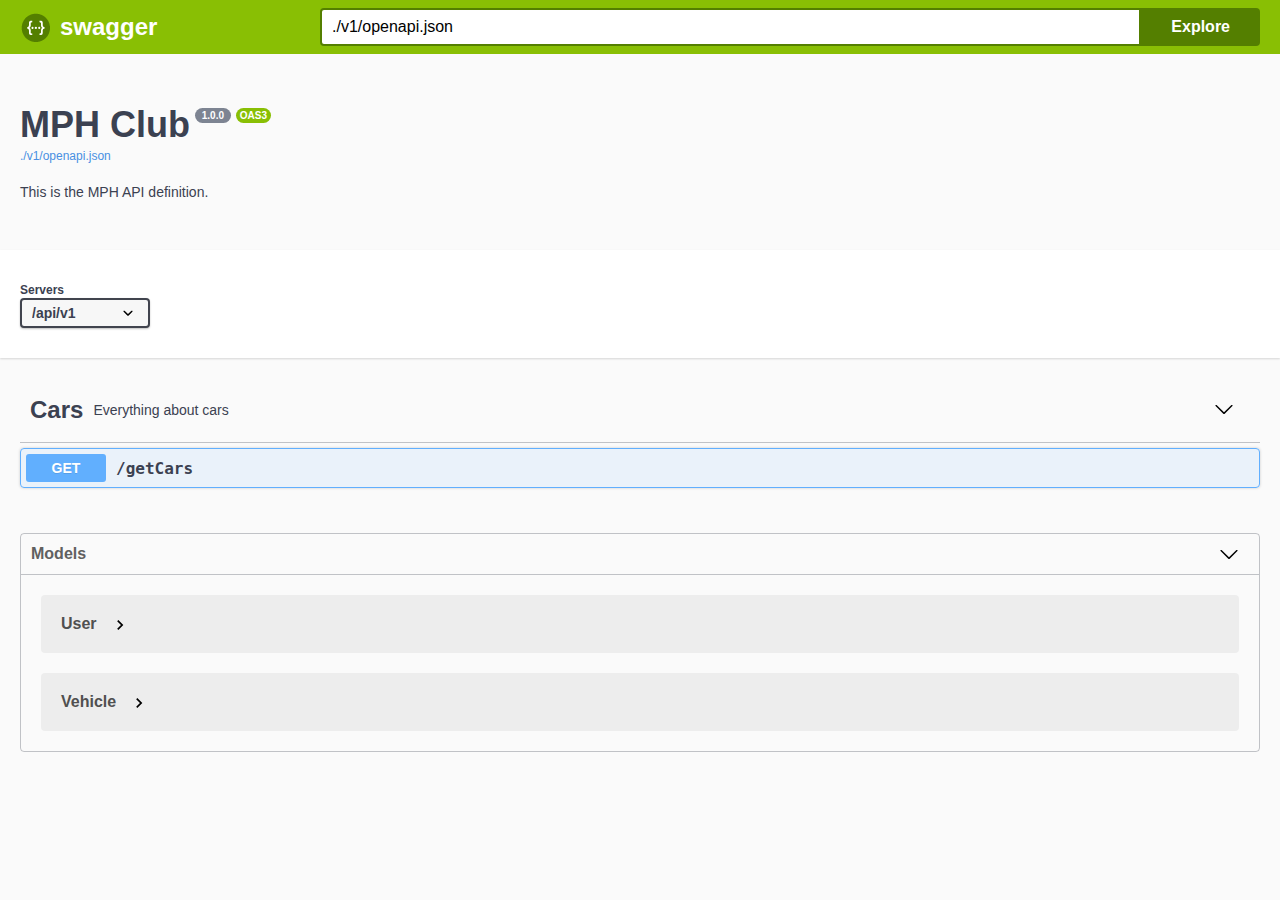
